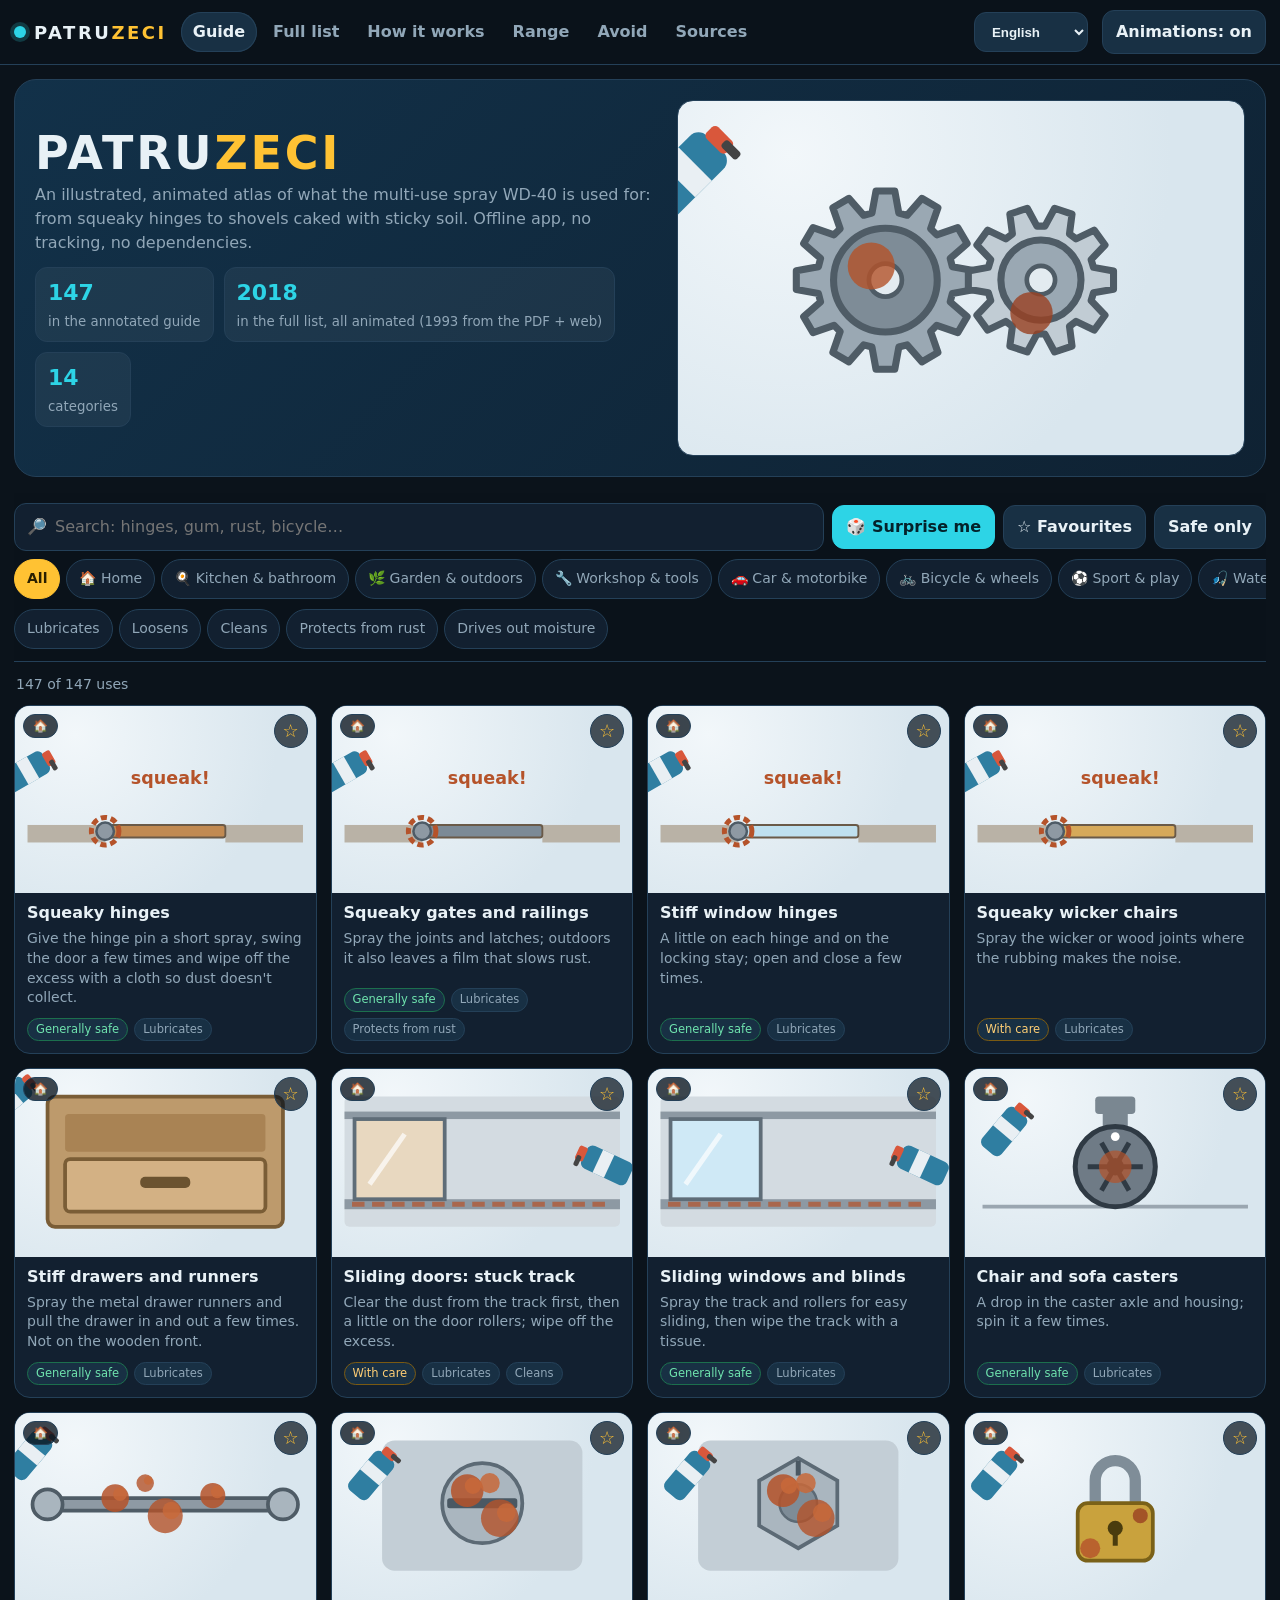
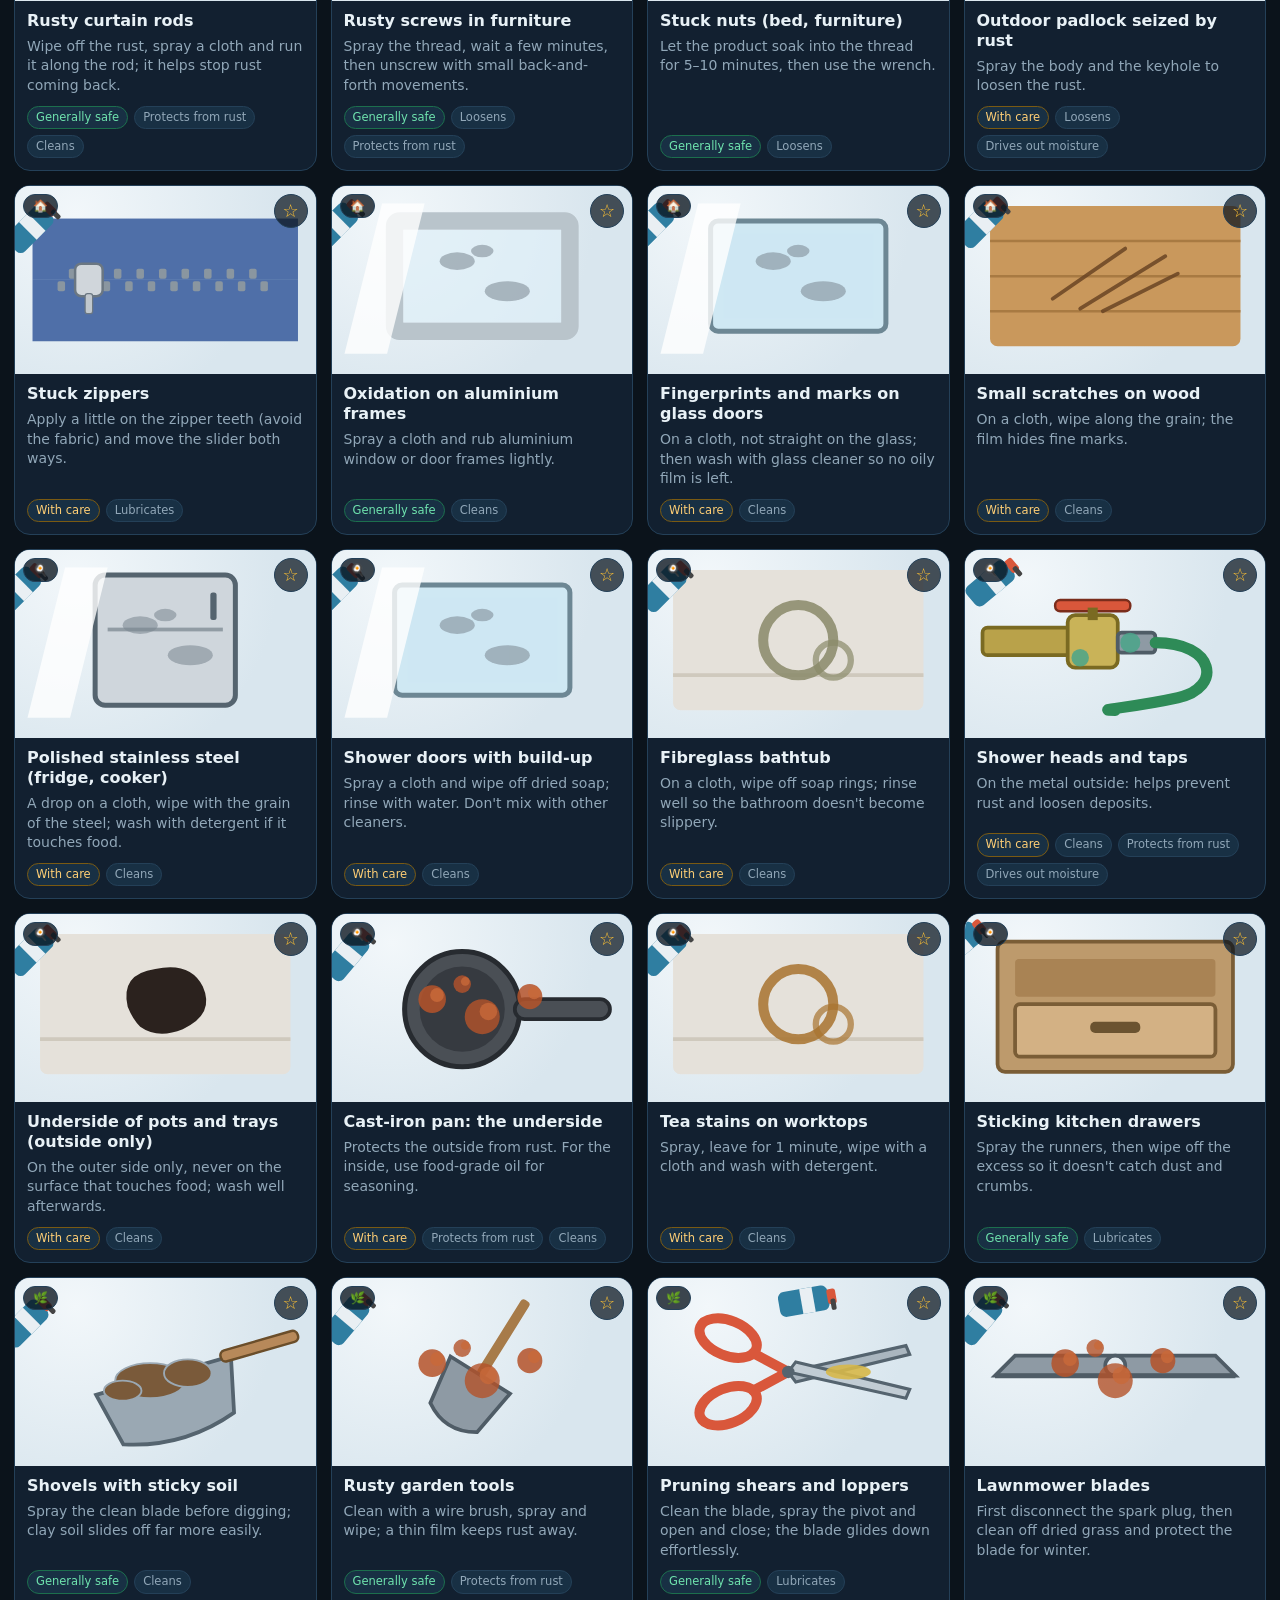
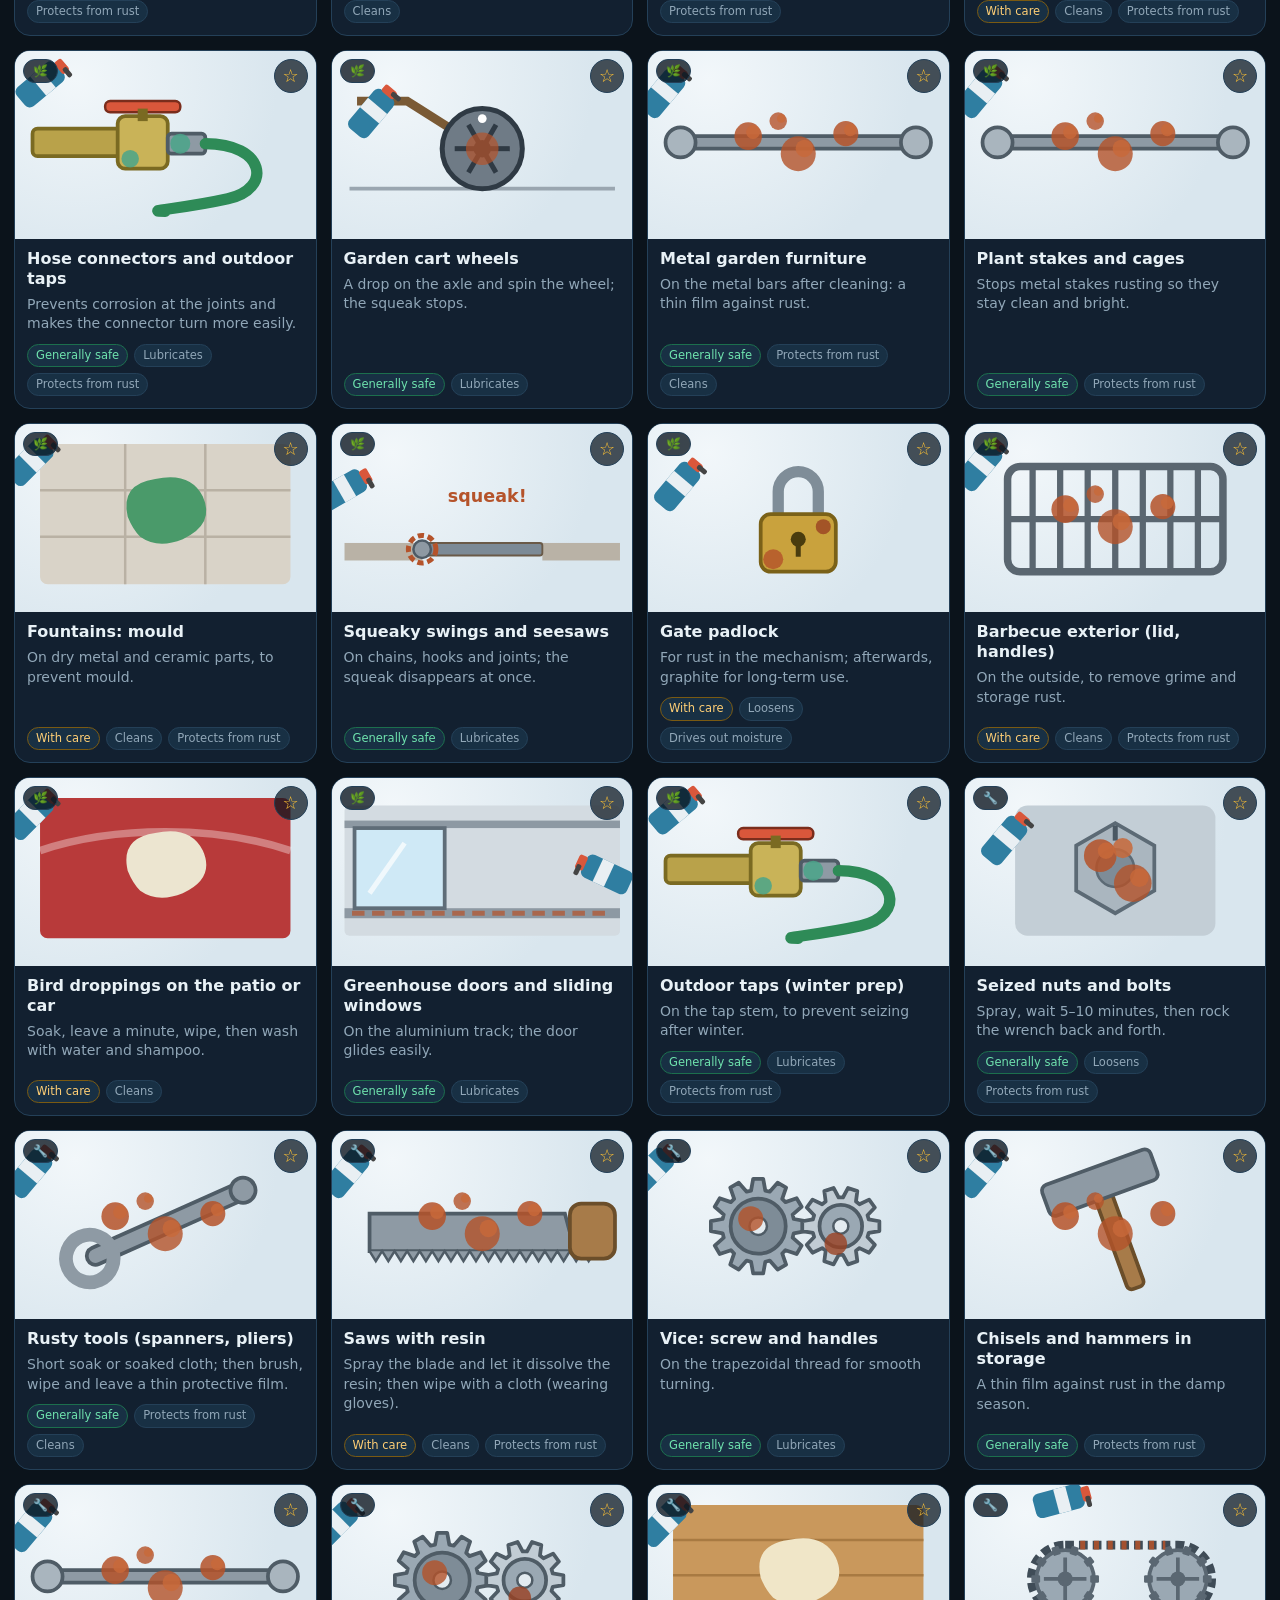
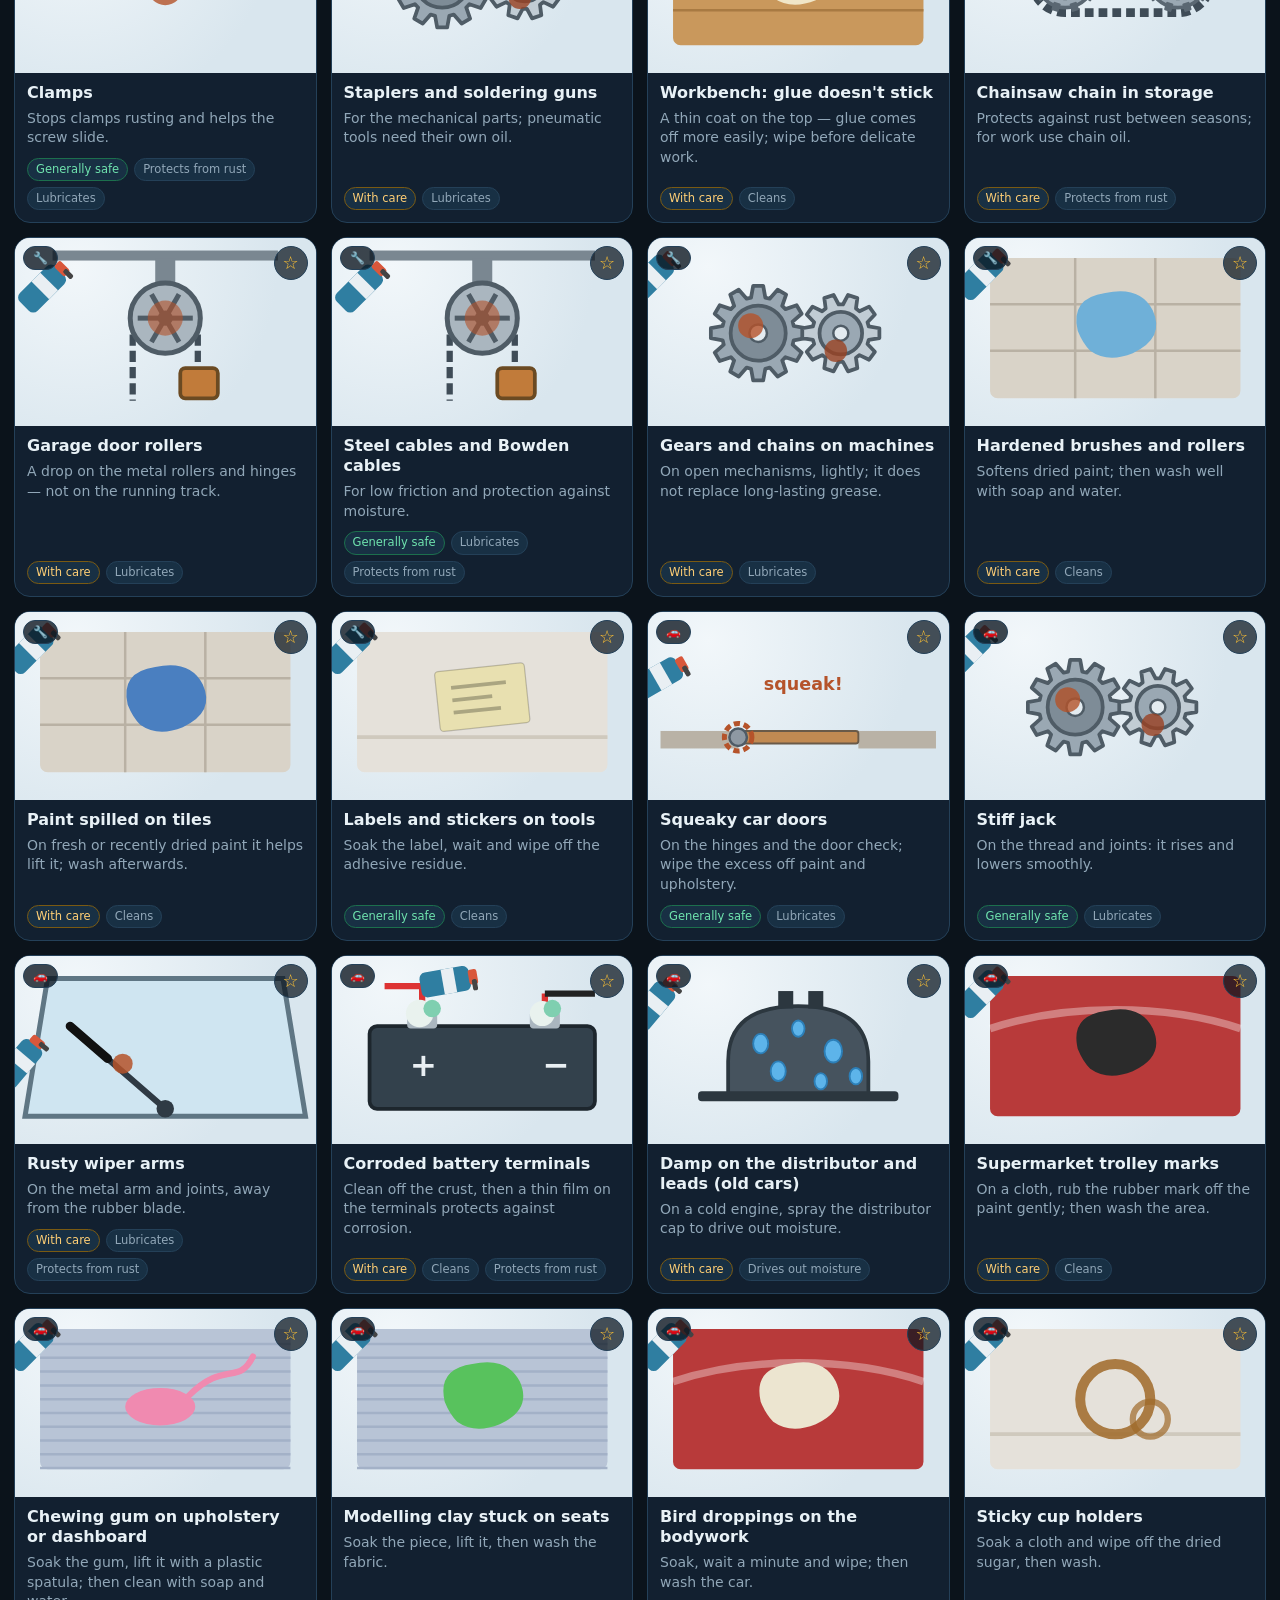
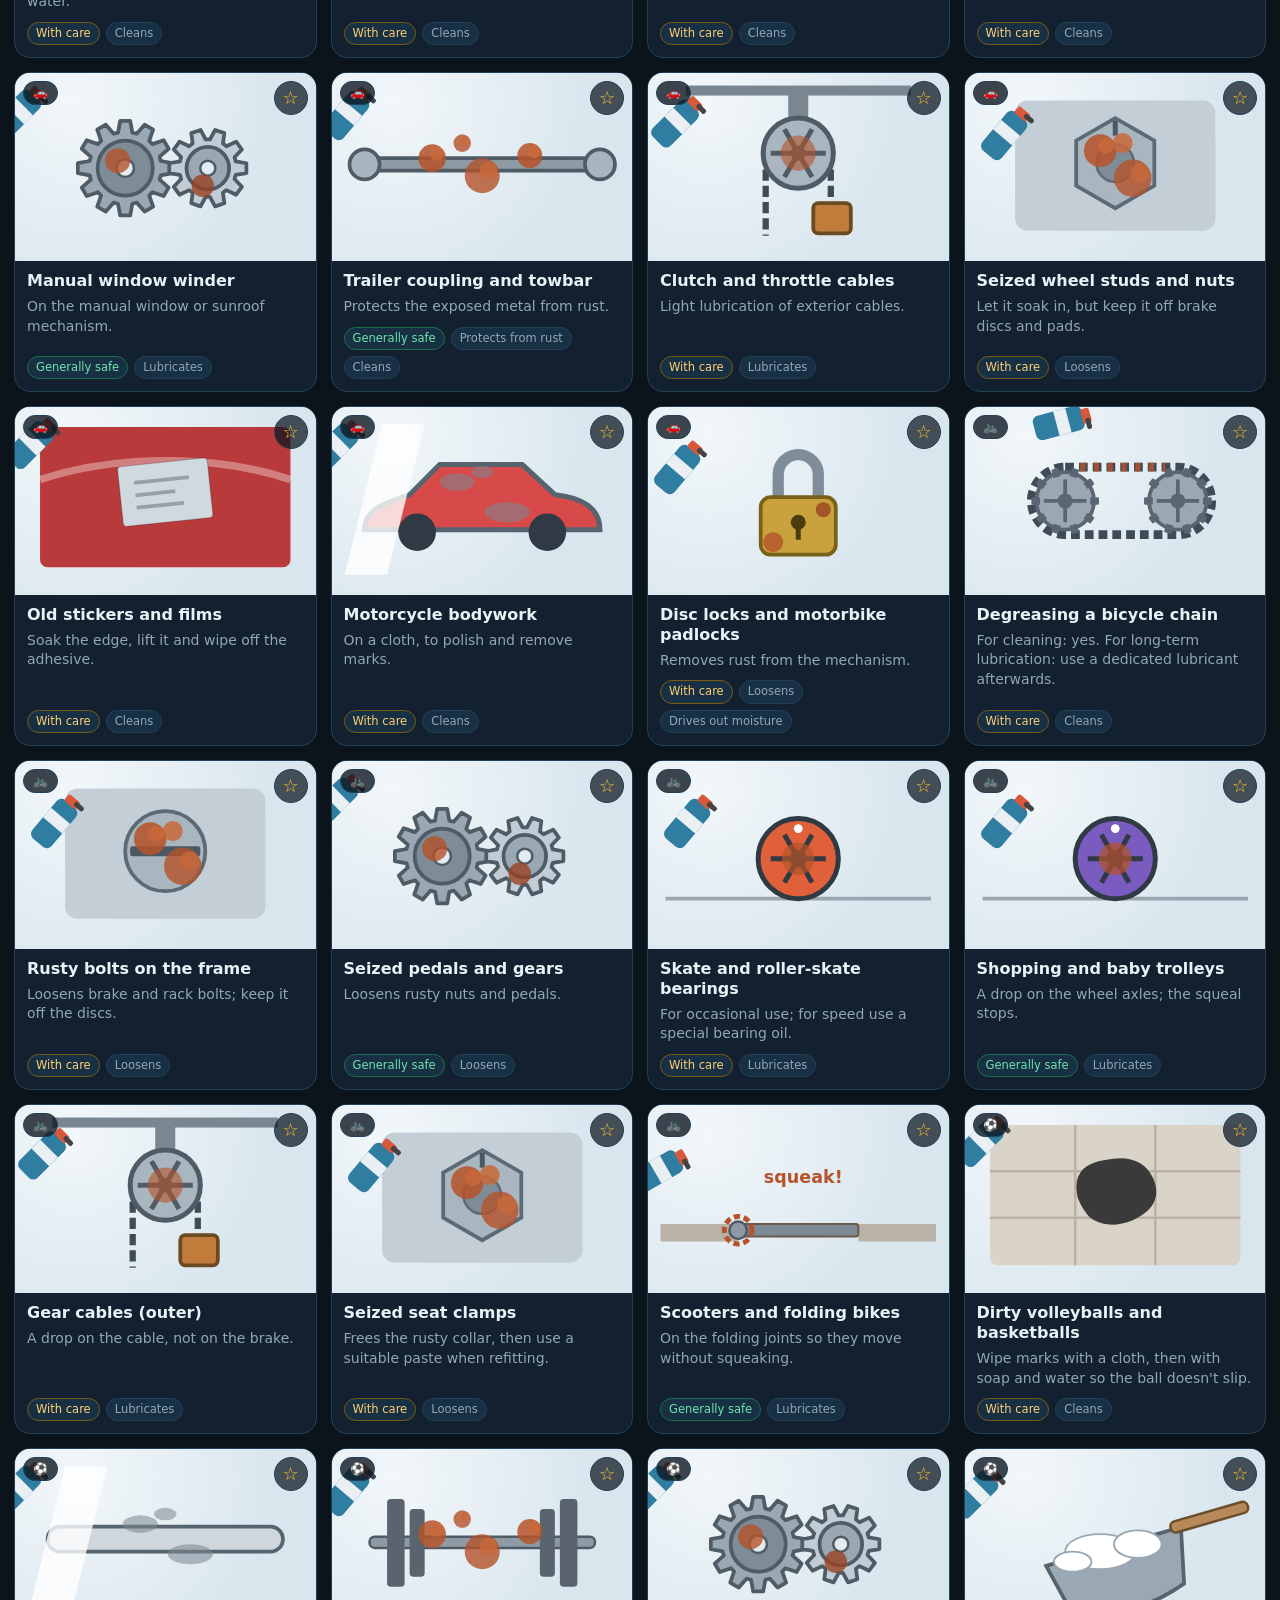
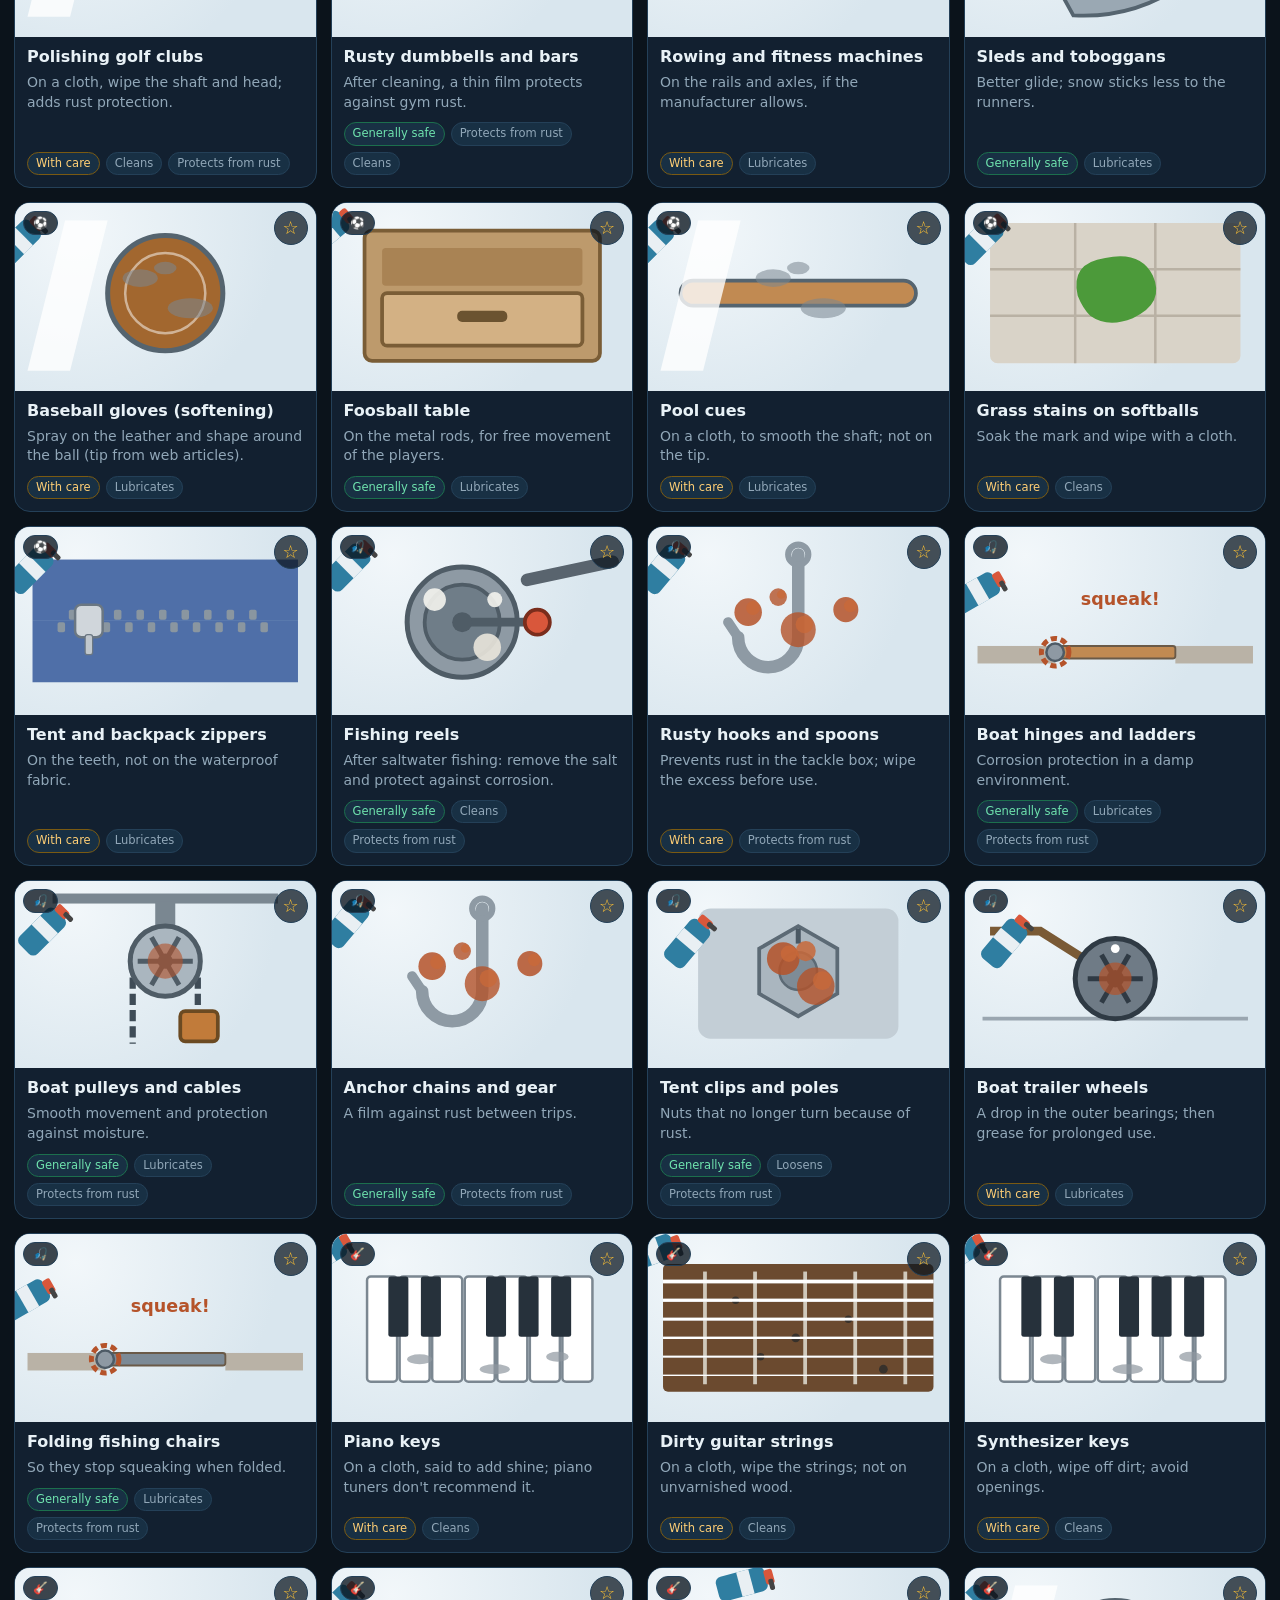
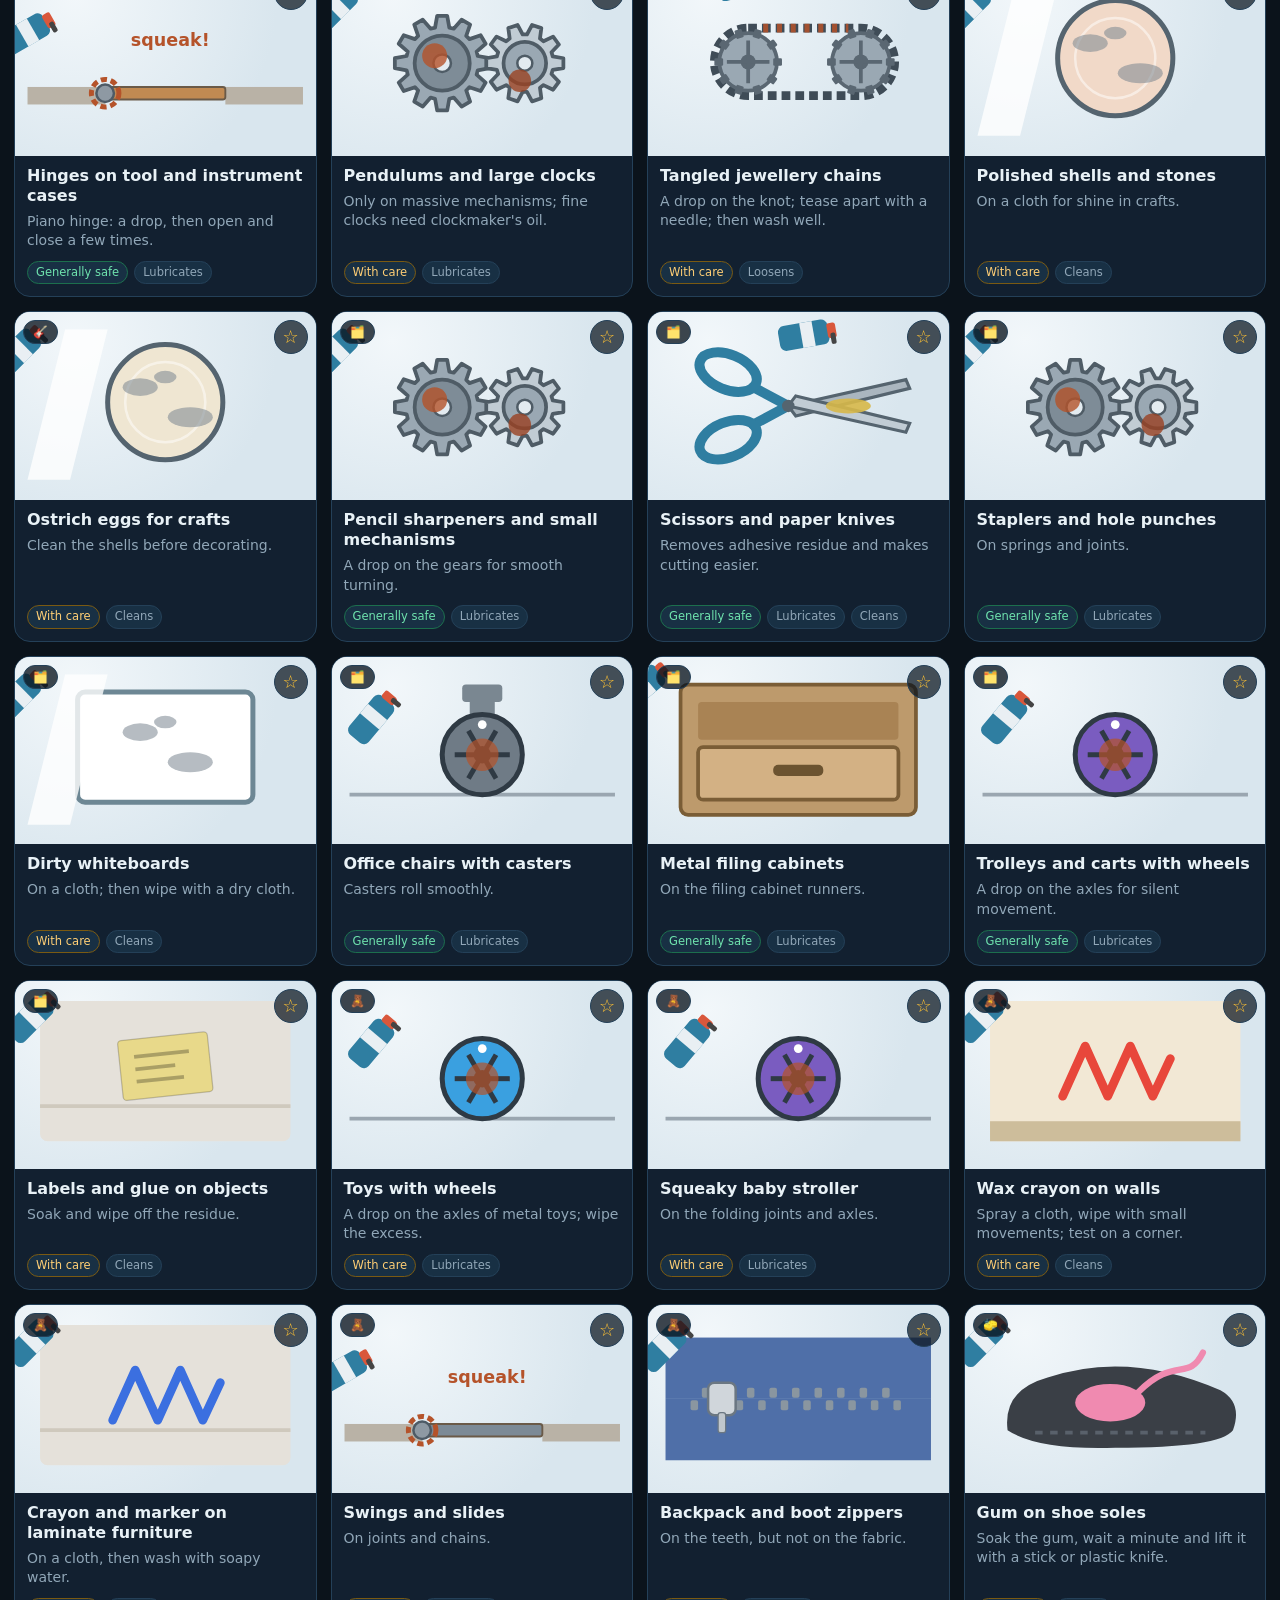
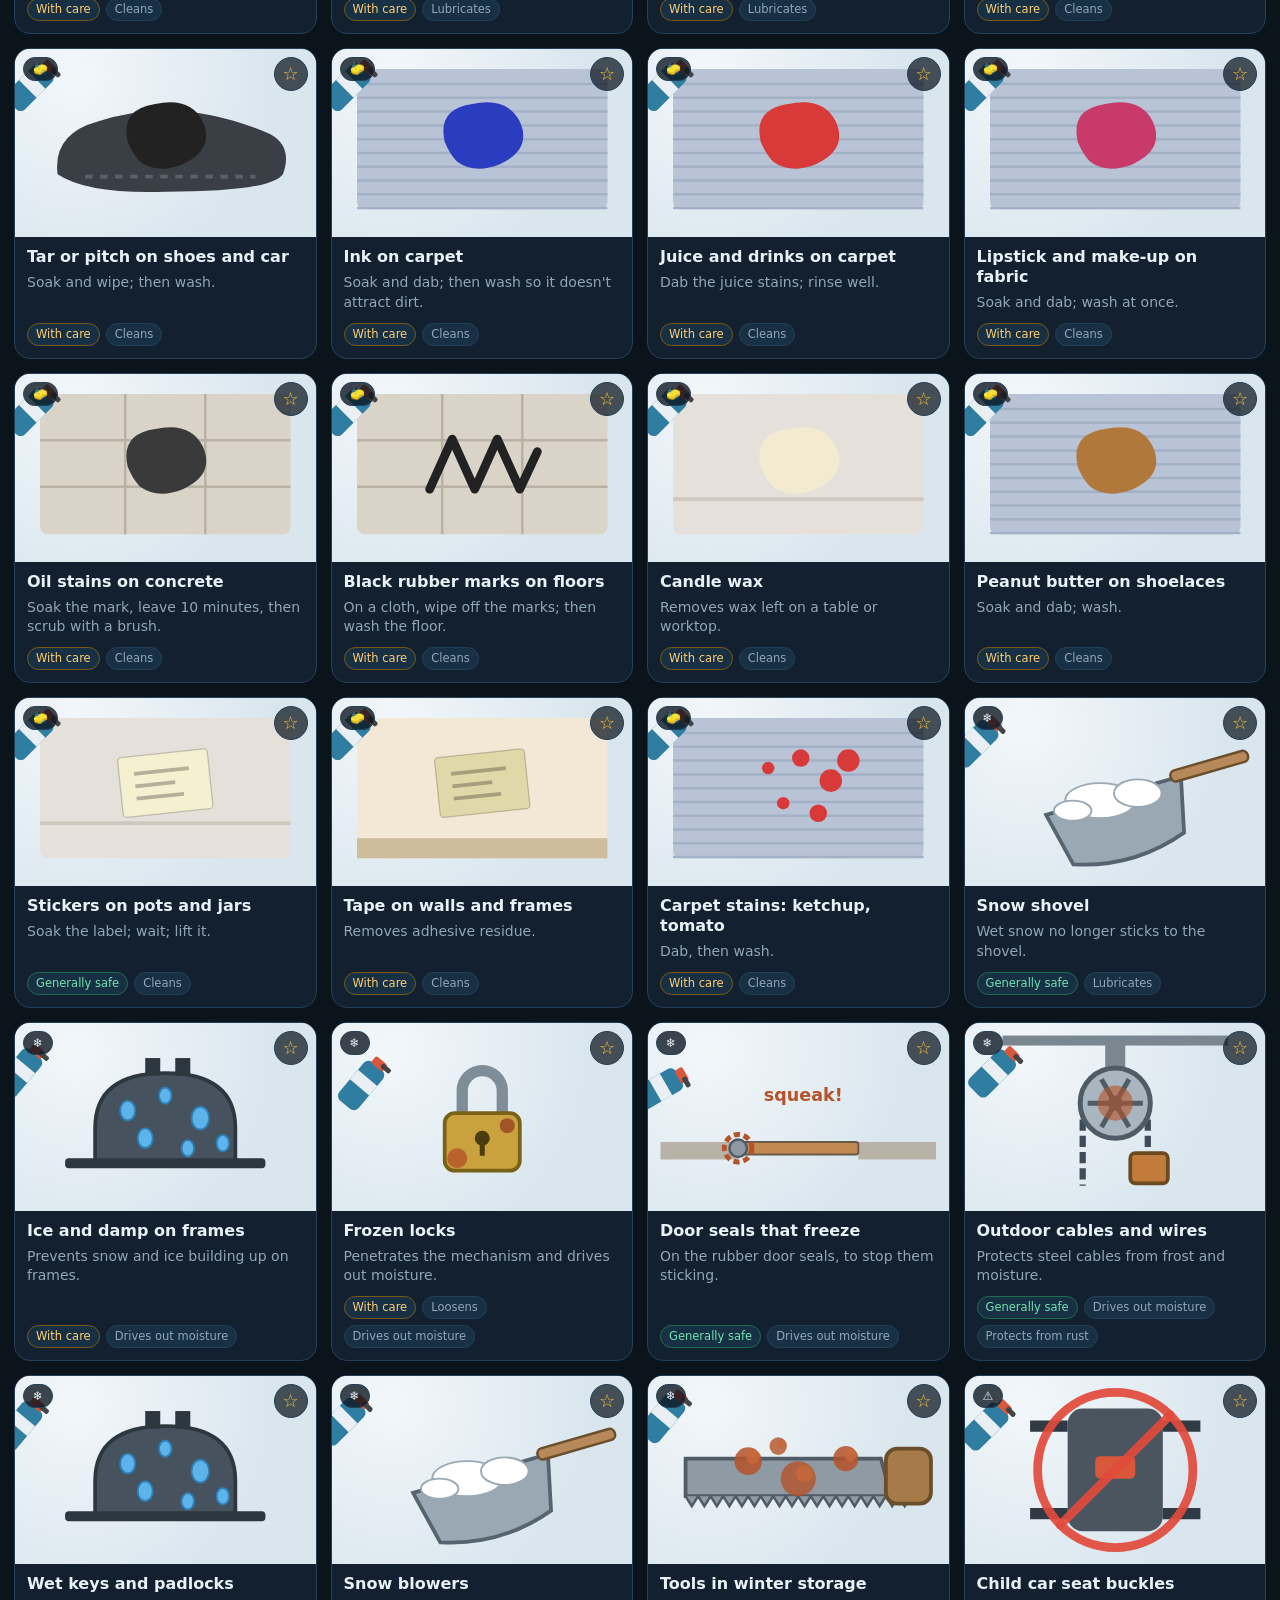
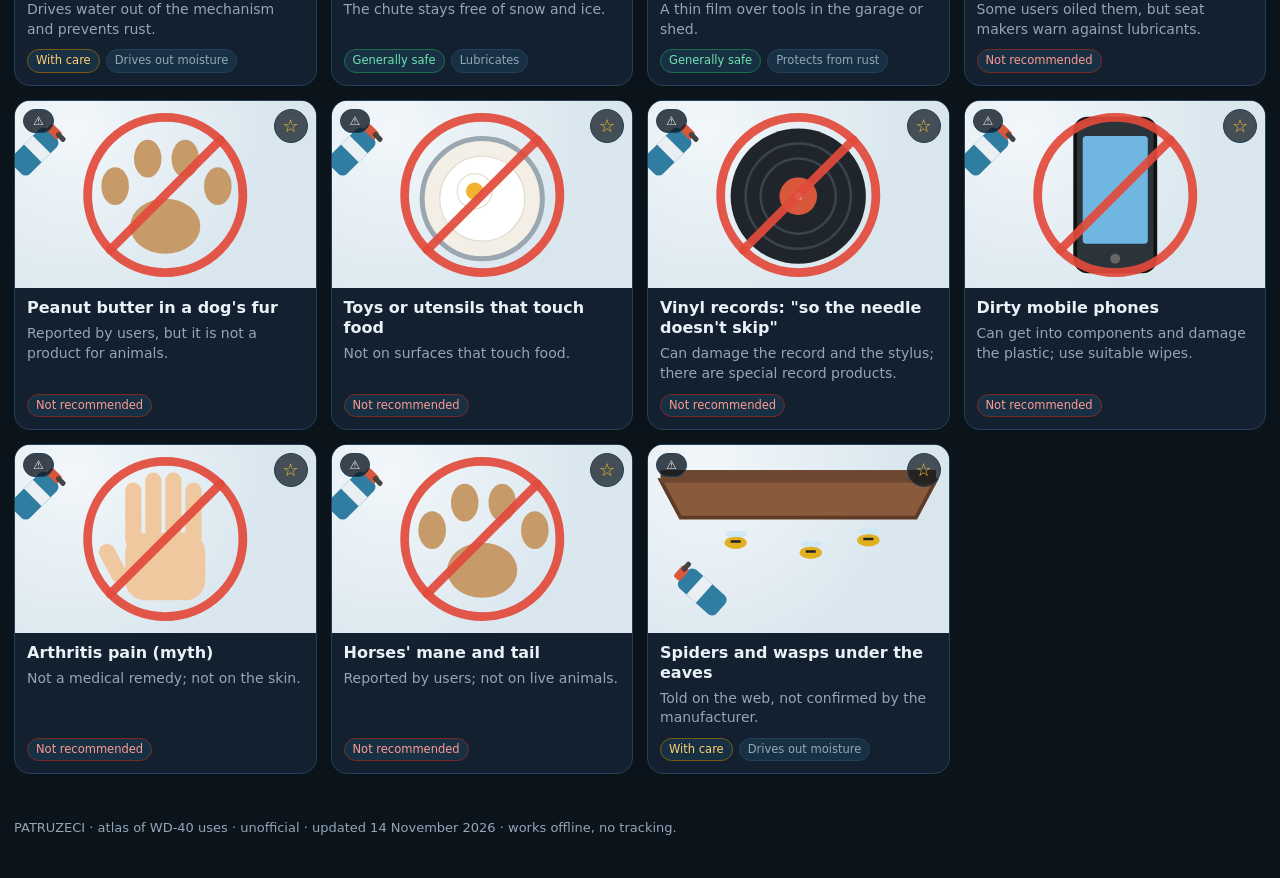
==== index.html @ 4e225efa "3.5.0: full Spanish translation of all uses (2018 entries, guide, range, avoid, web notes) Co-Author" ====
<!doctype html>
<html lang="ro"><head><meta charset="utf-8">
<meta http-equiv="Content-Security-Policy" content="default-src 'none'; script-src 'sha256-BFe/owBSaU+4vg5d0qHft7wcRN+i52/7if1TOCYw1GY=' 'sha256-YO40Pa9U54kBXfBS8s7ySLVhwIuT7JC9cMSApha5DIk=' 'sha256-Y6CiNgceto5hvX4ZP19iJoaudDc/+FF5PMUV6/6rv1Q='; style-src 'unsafe-inline'; img-src 'self' data:; worker-src 'self'; connect-src 'none'; base-uri 'none'; form-action 'none'; manifest-src 'self'">
<meta name="viewport" content="width=device-width,initial-scale=1,viewport-fit=cover">
<meta name="theme-color" content="#0b131b">
<title>PATRUZECI — WD-40</title>
<meta name="description" content="Offline, illustrated and animated atlas of WD-40 uses. Unofficial. RO EN FR IT ES PT DE HU.">
<link rel="manifest" href="manifest.webmanifest">
<link rel="icon" type="image/png" href="icon-192.png">
<link rel="apple-touch-icon" href="icon-192.png">
<style>:root{--bg:#0b131b;--panel:#122030;--panel2:#183044;--line:#244058;--tx:#e8f1f6;--mut:#91a7b8;--acc:#2dd4e6;--acc2:#ffc233;--ok:#22b573;--warn:#f5a524;--bad:#ef5a4c;--r:16px}
*{box-sizing:border-box;-webkit-tap-highlight-color:transparent}
html{scroll-behavior:smooth;-webkit-text-size-adjust:100%}
body{margin:0;background:radial-gradient(1200px 600px at 80% -10%,#15354d 0,transparent 60%),var(--bg);color:var(--tx);font:16px/1.5 system-ui,-apple-system,"Segoe UI",Roboto,sans-serif;min-height:100vh;min-height:100dvh;overflow-wrap:break-word}
a{color:var(--acc)}
button{font:inherit;color:inherit;cursor:pointer}
header.top{position:sticky;top:0;z-index:30;background:rgba(11,19,27,.92);backdrop-filter:blur(10px);border-bottom:1px solid var(--line)}
.top-in{max-width:1400px;margin:0 auto;padding:10px 14px;display:flex;align-items:center;gap:14px;flex-wrap:wrap}
.logo{font-weight:900;letter-spacing:.14em;font-size:18px;display:flex;align-items:center;gap:8px}
.logo b{color:var(--acc2)}
.logo i{display:inline-block;width:12px;height:12px;border-radius:50%;background:var(--acc);box-shadow:0 0 0 4px rgba(45,212,230,.2)}
nav.tabs{display:flex;gap:4px;overflow-x:auto;scrollbar-width:none;flex:1}
nav.tabs::-webkit-scrollbar{display:none}
nav.tabs button{background:none;border:0;padding:8px 12px;border-radius:999px;color:var(--mut);white-space:nowrap;font-weight:600}
nav.tabs button.on{background:var(--panel2);color:var(--tx);box-shadow:inset 0 0 0 1px var(--line)}
main{max-width:1400px;margin:0 auto;padding:14px}
section.tab{display:none}
section.tab.on{display:block}
.hero{display:grid;grid-template-columns:1.1fr 1fr;gap:18px;align-items:center;background:linear-gradient(135deg,#123149,#0f2233);border:1px solid var(--line);border-radius:22px;padding:20px;margin-bottom:16px;overflow:hidden}
.hero h1{margin:0 0 6px;font-size:clamp(28px,5vw,46px);letter-spacing:.06em;line-height:1.05}
.hero h1 span{color:var(--acc2)}
.hero p{margin:0 0 12px;color:var(--mut)}
.stats{display:flex;gap:10px;flex-wrap:wrap}
.stat{background:rgba(255,255,255,.05);border:1px solid var(--line);border-radius:12px;padding:8px 12px;min-width:92px}
.stat b{display:block;font-size:22px;color:var(--acc)}
.stat small{color:var(--mut)}
.hero .ill{border-radius:16px;width:100%;height:auto;border:1px solid var(--line)}
.ctl{position:sticky;top:57px;z-index:20;background:rgba(11,19,27,.94);backdrop-filter:blur(8px);padding:10px 0 8px;border-bottom:1px solid var(--line);margin-bottom:12px}
.row{display:flex;gap:8px;flex-wrap:wrap;align-items:center;margin-bottom:8px}
.search{flex:1;min-width:200px;display:flex;align-items:center;gap:8px;background:var(--panel);border:1px solid var(--line);border-radius:12px;padding:0 12px}
.search input{flex:1;background:none;border:0;outline:0;color:var(--tx);font:inherit;padding:11px 0;min-width:0}
.btn{background:var(--panel2);border:1px solid var(--line);border-radius:12px;padding:9px 13px;font-weight:600}
.btn:hover{border-color:var(--acc)}
.btn.pri{background:var(--acc);color:#04222a;border-color:var(--acc)}
.chips{display:flex;gap:6px;overflow-x:auto;padding-bottom:4px;scrollbar-width:thin}
.chip{flex:none;background:var(--panel);border:1px solid var(--line);border-radius:999px;padding:6px 12px;font-size:14px;color:var(--mut)}
.chip.on{background:var(--acc2);color:#2a1f00;border-color:var(--acc2);font-weight:700}
.chip.fn.on{background:var(--acc);color:#04222a;border-color:var(--acc)}
.cnt{color:var(--mut);font-size:14px;margin:4px 2px 10px}
.grid{display:grid;grid-template-columns:repeat(auto-fill,minmax(min(100%,250px),1fr));gap:14px}
.card{background:var(--panel);border:1px solid var(--line);border-radius:var(--r);overflow:hidden;display:flex;flex-direction:column;position:relative;cursor:pointer;transition:transform .15s,border-color .15s}
.card:hover,.card:focus-visible{transform:translateY(-3px);border-color:var(--acc);outline:0}
.iw{aspect-ratio:240/150;background:#dbe6ed}
.ill{display:block;width:100%;height:100%;background:radial-gradient(circle at 20% 15%,#f2f7fa 0,#d9e6ee 70%)}
.cb{padding:10px 12px 12px;display:flex;flex-direction:column;gap:6px;flex:1}
.cb h3{margin:0;font-size:16px;line-height:1.25}
.cb p{margin:0;color:var(--mut);font-size:14px;line-height:1.4}
.tags{display:flex;gap:6px;flex-wrap:wrap;margin-top:auto;padding-top:4px}
.tag{font-size:11.5px;padding:2px 8px;border-radius:999px;background:var(--panel2);color:var(--mut);border:1px solid var(--line)}
.tag.r0{color:#6fe3ae;border-color:#1c6f4d}
.tag.r1{color:#ffcf75;border-color:#7a5a12}
.tag.r2{color:#ff9a90;border-color:#7a2a24}
.fav{position:absolute;top:8px;right:8px;background:rgba(10,20,30,.72);border:1px solid var(--line);border-radius:50%;width:34px;height:34px;font-size:18px;line-height:1;color:var(--acc2)}
.catb{position:absolute;top:8px;left:8px;background:rgba(10,20,30,.78);border:1px solid var(--line);border-radius:999px;padding:2px 9px;font-size:12px}
.idx{margin-top:22px;background:var(--panel);border:1px solid var(--line);border-radius:var(--r);padding:14px}
.idx h2{margin:0 0 4px;font-size:18px}
.idx ul{list-style:none;margin:10px 0 0;padding:0;columns:260px;column-gap:18px}
.idx li{break-inside:avoid;padding:5px 0 5px 18px;position:relative;font-size:14.5px;border-bottom:1px dashed #1d3446}
.idx li:before{content:"";position:absolute;left:3px;top:13px;width:7px;height:7px;border-radius:50%;background:var(--acc)}
.idx li.w:before{background:var(--bad)}
.idx li small{color:var(--mut)}
.empty{padding:30px;text-align:center;color:var(--mut)}
.modal{position:fixed;inset:0;background:rgba(3,8,12,.78);z-index:60;display:none;align-items:center;justify-content:center;padding:12px}
.modal.on{display:flex}
.sheet{background:var(--panel);border:1px solid var(--line);border-radius:20px;width:min(760px,100%);max-height:94vh;overflow:auto}
.sheet .iw{aspect-ratio:240/150;max-height:46vh;width:100%}
.sheet .ill{height:100%}
.sb{padding:14px 16px 18px}
.sb h2{margin:0 0 6px;font-size:22px}
.sb p{margin:6px 0}
.sb .x{float:right;background:var(--panel2);border:1px solid var(--line);border-radius:50%;width:36px;height:36px;font-size:18px}
.note{border-left:4px solid var(--warn);background:rgba(245,165,36,.08);padding:8px 10px;border-radius:6px;margin:10px 0}
.note.bad{border-color:var(--bad);background:rgba(239,90,76,.08)}
.note.ok{border-color:var(--ok);background:rgba(34,181,115,.08)}
.rel{display:flex;gap:8px;flex-wrap:wrap;margin-top:8px}
h2.sec{margin:6px 0 6px;font-size:24px}
.lead{color:var(--mut);margin:0 0 14px;max-width:70ch}
.two{display:grid;grid-template-columns:1fr 1fr;gap:16px;align-items:center}
.box{background:var(--panel);border:1px solid var(--line);border-radius:var(--r);padding:14px}
.box h3{margin:0 0 6px}
.five{display:grid;grid-template-columns:repeat(auto-fit,minmax(190px,1fr));gap:12px;margin:14px 0}
.tl{border-left:3px solid var(--acc);margin:12px 0 12px 8px;padding-left:16px}
.tl div{margin:0 0 12px;position:relative}
.tl div:before{content:"";position:absolute;left:-23px;top:6px;width:11px;height:11px;border-radius:50%;background:var(--acc2)}
.tl b{color:var(--acc2)}
ul.clean{margin:6px 0;padding-left:20px}
ul.clean li{margin:4px 0}
.foot{max-width:1400px;margin:30px auto 40px;padding:0 14px;color:var(--mut);font-size:13px}

/* ===== animații SVG (ciclu 5s) ===== */
.ill *{animation-play-state:paused}
.vis .ill *{animation-play-state:running}
.cn{animation:cn 5s infinite}
.mp{fill:#58b9e6;opacity:0;transform-box:fill-box;transform-origin:center;animation:mp 5s ease-out infinite}
.fo{animation:fo 5s infinite}
.fi{opacity:0;animation:fi 5s infinite}
.sq{font:800 14px system-ui,sans-serif;fill:#b5532a}
.swing{animation:swing 5s ease-in-out infinite}
.spin120{animation:spin120 5s ease-in-out infinite}
.spin180{animation:spin180 5s ease-in-out infinite}
.spin360{animation:spin360 5s ease-in-out infinite}
.gA{animation:gA 5s ease-in-out infinite}
.gB{animation:gB 5s ease-in-out infinite}
.slx{animation:slx 5s ease-in-out infinite}
.pop{animation:pop 5s ease-in-out infinite}
.dropoff{animation:dropoff 5s ease-in infinite}
.flee{animation:flee 5s ease-in infinite}
.wp{opacity:0;animation:wp 5s ease-in-out infinite}
.vib{animation:vib .18s linear 0s infinite alternate;animation-delay:0s}
.vibw{animation:vibw 5s infinite}
.kp{animation:kp 5s ease-in-out infinite}
.opn1{animation:opn1 5s ease-in-out infinite}
.opn2{animation:opn2 5s ease-in-out infinite}
.sweep{animation:sweep 5s ease-in-out infinite}
.turn{animation:turn 5s ease-in-out infinite}
.glint{animation:glint 5s ease-in-out infinite}
.chainrun{animation:chainrun 5s linear infinite}
.ropeA{animation:ropeA 5s linear infinite}
.ropeB{animation:ropeB 5s linear infinite}
.wt{animation:wt 5s ease-in-out infinite}
.grow{transform-box:fill-box;transform-origin:center;animation:grow 5s ease-out infinite}
.pulse{animation:pulse 2.4s ease-in-out infinite}
@keyframes cn{0%{opacity:0;transform:translateY(-10px)}5%,26%{opacity:1;transform:none}33%,100%{opacity:0;transform:translateY(-6px)}}
@keyframes mp{0%{opacity:0;transform:translate(0,0) scale(.3)}4%{opacity:.9}27%{opacity:0;transform:translate(var(--dx),var(--dy)) scale(1.7)}100%{opacity:0;transform:translate(var(--dx),var(--dy)) scale(1.7)}}
@keyframes fo{0%,32%{opacity:1}55%,90%{opacity:0}100%{opacity:1}}
@keyframes fi{0%,45%{opacity:0}62%,90%{opacity:1}100%{opacity:0}}
@keyframes swing{0%,30%{transform:rotate(0)}45%{transform:rotate(-58deg)}58%{transform:rotate(0)}72%{transform:rotate(-58deg)}86%,100%{transform:rotate(0)}}
@keyframes spin120{0%,30%{transform:rotate(0)}70%,100%{transform:rotate(120deg)}}
@keyframes spin180{0%,30%{transform:rotate(0)}70%,100%{transform:rotate(180deg)}}
@keyframes spin360{0%,30%{transform:rotate(0)}85%,100%{transform:rotate(360deg)}}
@keyframes gA{0%,30%{transform:rotate(0)}80%,100%{transform:rotate(60deg)}}
@keyframes gB{0%,30%{transform:rotate(0)}80%,100%{transform:rotate(-72deg)}}
@keyframes slx{0%{transform:translateX(0)}4%{transform:translateX(-1.5px)}8%{transform:translateX(1.5px)}12%{transform:translateX(-1.5px)}16%{transform:translateX(1.5px)}20%,30%{transform:translateX(0)}55%{transform:translateX(var(--d))}75%,100%{transform:translateX(0)}}
@keyframes pop{0%,30%{transform:translateY(0)}45%,60%{transform:translateY(-12px)}75%,100%{transform:translateY(0)}}
@keyframes dropoff{0%,30%{transform:translate(0,0);opacity:1}58%{transform:translate(38px,40px) rotate(24deg);opacity:0}90%{opacity:0;transform:translate(38px,40px)}100%{transform:none;opacity:1}}
@keyframes flee{0%,28%{transform:none;opacity:1}60%{transform:translate(80px,-46px);opacity:0}92%{opacity:0;transform:translate(80px,-46px)}100%{transform:none;opacity:1}}
@keyframes wp{0%,28%{opacity:0;transform:translateX(-34px)}32%{opacity:1}40%{transform:translateX(52px)}48%{transform:translateX(-34px)}56%{opacity:1;transform:translateX(52px)}64%,100%{opacity:0;transform:translateX(52px)}}
@keyframes vib{from{transform:translateY(-1.6px)}to{transform:translateY(1.6px)}}
@keyframes vibw{0%,30%{opacity:0}35%,75%{opacity:1}85%,100%{opacity:0}}
@keyframes kp{0%,30%{transform:none}38%{transform:translateY(5px)}46%,100%{transform:none}}
@keyframes opn1{0%,30%{transform:rotate(0)}38%{transform:rotate(-15deg)}46%{transform:rotate(0)}54%{transform:rotate(-15deg)}62%,100%{transform:rotate(0)}}
@keyframes opn2{0%,30%{transform:rotate(0)}38%{transform:rotate(15deg)}46%{transform:rotate(0)}54%{transform:rotate(15deg)}62%,100%{transform:rotate(0)}}
@keyframes sweep{0%,30%{transform:rotate(-8deg)}52%{transform:rotate(62deg)}74%{transform:rotate(-8deg)}100%{transform:rotate(-8deg)}}
@keyframes turn{0%,30%{transform:rotate(0)}50%{transform:rotate(90deg)}70%,100%{transform:rotate(0)}}
@keyframes glint{0%,40%{transform:translateX(-80px);opacity:0}48%{opacity:.9}70%{transform:translateX(200px);opacity:.9}76%,100%{transform:translateX(200px);opacity:0}}
@keyframes chainrun{0%,30%{stroke-dashoffset:0}85%,100%{stroke-dashoffset:-66}}
@keyframes ropeA{0%,30%{stroke-dashoffset:0}85%,100%{stroke-dashoffset:-39}}
@keyframes ropeB{0%,30%{stroke-dashoffset:0}85%,100%{stroke-dashoffset:39}}
@keyframes wt{0%,30%{transform:translateY(0)}85%,100%{transform:translateY(-26px)}}
@keyframes grow{0%,30%{transform:scale(0)}75%,100%{transform:scale(1)}}
@keyframes pulse{0%,100%{transform:scale(1)}50%{transform:scale(1.06)}}
.rm .ill *{animation-delay:-3.9s!important;animation-play-state:paused!important}
.rm .pulse{animation-delay:0s!important;animation:none!important}

/* ===== responsiv: telefon / tabletă / desktop ===== */
.mnav{display:flex;gap:8px;justify-content:flex-end;align-items:center;margin-bottom:6px}
.mnav .btn{width:44px;height:44px;padding:0;font-size:22px;line-height:1}
.mnav .x{float:none}
.idx summary{cursor:pointer;list-style:none}
.idx summary::-webkit-details-marker{display:none}
.idx summary h2{display:inline}
.idx summary:after{content:" ▾";color:var(--mut)}
#ftoggle{display:none}
button,.chip,.btn,.fav{touch-action:manipulation}
.btn,.chip{min-height:40px}
@media (hover:none){.card:hover{transform:none}}
@media(min-width:1500px){main{padding:20px 24px}.grid{grid-template-columns:repeat(auto-fill,minmax(270px,1fr));gap:18px}.hero h1{font-size:54px}}
/* tabletă */
@media(max-width:1024px){.grid{grid-template-columns:repeat(3,1fr)}.hero{grid-template-columns:1fr 1fr}.ctl{top:57px}.five{grid-template-columns:repeat(auto-fit,minmax(160px,1fr))}}
@media(max-width:820px){.two{grid-template-columns:1fr}}
@media(min-width:900px){.sheet{width:min(1000px,94vw);display:grid;grid-template-columns:1.1fr 1fr;align-items:start}.sheet .iw{max-height:none;position:sticky;top:0;background:none;padding:12px}.sheet .ill{border-radius:14px;height:auto;aspect-ratio:240/150}.sb{padding:16px 18px 20px}}
/* telefon */
@media(max-width:760px){
 body{font-size:16px;padding-bottom:calc(64px + env(safe-area-inset-bottom))}
 header.top{backdrop-filter:none;background:var(--bg)}
 .top-in{padding:8px 12px;justify-content:space-between}
 #motion{min-height:36px;padding:6px 10px;font-size:13px}
 nav.tabs{position:fixed;left:0;right:0;bottom:0;z-index:50;background:rgba(11,19,27,.97);border-top:1px solid var(--line);padding:6px 6px calc(6px + env(safe-area-inset-bottom));justify-content:space-between;overflow:visible;flex:none;gap:2px}
 nav.tabs button{flex:1;padding:10px 2px;font-size:12px;border-radius:12px;min-height:44px;line-height:1.15;white-space:normal}
 main{padding:10px 12px}
 .hero{grid-template-columns:1fr;padding:14px;gap:12px;border-radius:18px}
 .hero p{font-size:15px}
 .stat{padding:6px 10px;min-width:0;flex:1}.stat b{font-size:19px}
 .ctl{position:static;border:0;padding:0 0 4px}
 .search{min-width:0;flex-basis:100%}
 .row .btn{flex:1;padding:8px 6px;font-size:14px;white-space:nowrap}
 #ftoggle{display:inline-flex;justify-content:center;align-items:center}
 #fpanel{display:none;background:var(--panel);border:1px solid var(--line);border-radius:14px;padding:8px;margin-top:4px}
 #fpanel.open{display:block}
 #fpanel .chips{flex-wrap:wrap;overflow:visible}
 .grid{grid-template-columns:repeat(2,1fr);gap:10px}
 .cb{padding:8px 9px 10px;gap:4px}.cb h3{font-size:14.5px}.cb p{display:none}
 .tag{font-size:11px;padding:1px 7px}
 .catb{font-size:11px;padding:1px 7px}
 .fav{width:38px;height:38px;top:6px;right:6px}
 .modal{align-items:flex-end;padding:0}
 .sheet{width:100%;max-height:92dvh;border-radius:20px 20px 0 0;padding-bottom:env(safe-area-inset-bottom);animation:up .22s ease-out}
 .sheet .iw{max-height:38dvh}
 .sb{padding:10px 14px 18px}.sb h2{font-size:20px;clear:both}
 .rel .chip{white-space:normal;text-align:left}
 h2.sec{font-size:22px}
 .box{padding:12px}
 .idx ul{columns:1}
 .tl{margin-left:6px}
 .foot{padding:0 12px 20px}
}
@media(max-width:360px){.grid{grid-template-columns:1fr}}
@media(orientation:landscape) and (max-height:480px) and (max-width:900px){.sheet{display:grid;grid-template-columns:1fr 1fr;max-height:96dvh}.sheet .iw{max-height:none}}
@keyframes up{from{transform:translateY(30px);opacity:.4}to{transform:none;opacity:1}}

@media(max-width:900px){
 body{padding-bottom:calc(64px + env(safe-area-inset-bottom))}
 header.top{backdrop-filter:none;background:var(--bg)}
 nav.tabs{position:fixed;left:0;right:0;bottom:0;z-index:50;background:rgba(11,19,27,.97);border-top:1px solid var(--line);padding:6px 6px calc(6px + env(safe-area-inset-bottom));justify-content:space-around;overflow:visible;flex:none;gap:2px}
 nav.tabs button{flex:1;padding:10px 2px;font-size:13px;border-radius:12px;min-height:44px;line-height:1.15;white-space:normal}
}
/* limbă */
[hidden]{display:none!important}
select.btn{appearance:auto;color:inherit;max-width:130px;cursor:pointer}
select.btn option{background:#16232e;color:#e6eef3}
.fbn{max-width:1400px;margin:8px auto 0;padding:8px 14px;color:var(--mut);font-size:13px;border-left:3px solid var(--acc)}
@media(max-width:760px){select.btn{min-height:36px;padding:6px 8px;font-size:13px;max-width:112px}.fbn{margin:8px 12px 0;padding:6px 10px}}
#motion .mi{display:none}
@media(max-width:760px){#motion .mt{display:none}#motion .mi{display:inline}#motion{min-width:44px}}
@media(max-width:420px){nav.tabs button{font-size:11px;padding:10px 1px}}
</style></head><body>
<header class="top"><div class="top-in">
<div class="logo"><i></i><span>PATRU<b>ZECI</b></span></div>
<nav class="tabs" id="tabs">
<button data-tab="uses" class="on" data-i="t_uses"></button><button data-tab="full" data-i="t_full"></button><button data-tab="how" data-i="t_how"></button><button data-tab="range" data-i="t_range"></button><button data-tab="avoid" data-i="t_avoid"></button><button data-tab="src" data-i="t_src"></button>
</nav>
<select class="btn" id="lang" data-ia="lang_label"></select><button class="btn" id="motion" data-it="mo_title"></button>
</div></header>
<div class="fbn" id="fbn" hidden></div>
<main>
<section class="tab on" id="tab-uses">
<div class="hero">
<div>
<h1>PATRU<span>ZECI</span></h1>
<p data-i="hero_p"></p>
<div class="stats"><div class="stat"><b id="s-uses">0</b><small data-i="st_uses"></small></div><div class="stat"><b id="s-idx">0</b><small data-i="st_full"></small></div><div class="stat"><b id="s-cats">0</b><small data-i="st_cats"></small></div></div>
</div>
<div class="iw vis" id="hero-ill" style="background:none;aspect-ratio:240/150"></div>
</div>
<div class="ctl">
<div class="row"><label class="search"><span>🔎</span><input id="q" type="search" data-ip="q_ph" autocomplete="off"></label>
<button class="btn pri" id="rnd" data-i="rnd"></button><button class="btn" id="favonly" data-i="favb"></button><button class="btn" id="safe" data-i="safeb"></button><button class="btn" id="ftoggle" aria-expanded="false" data-i="filt"></button></div>
<div id="fpanel"><div class="chips" id="cats"></div>
<div class="chips" id="fns" style="margin-top:6px"></div></div>
</div>
<div class="cnt" id="cnt"></div>
<div class="grid" id="grid"></div>

</section>


<section class="tab" id="tab-full">
<h2 class="sec"><span data-i="f_title"></span> <small id="fn-total" style="color:var(--mut);font-weight:400"></small></h2>
<p class="lead" data-h="f_lead"></p>
<div class="ctl">
<div class="row"><label class="search"><span>🔎</span><input id="fq" type="search" data-ip="fq_ph" autocomplete="off"></label>
<button class="btn" id="fsafe" data-i="safeb"></button></div>
<div class="chips" id="fcats"></div>
<div class="chips" id="ffns" style="margin-top:6px"></div>
</div>
<div class="cnt" id="fcnt"></div>
<div class="grid" id="fgrid"></div>
<div id="fmore" style="text-align:center;padding:18px"><button class="btn" id="fmorebtn" data-i="more"></button></div>
</section>

<section class="tab" id="tab-how">
<h2 class="sec" data-i="h_title"></h2>
<p class="lead" data-h="h_lead"></p>
<div class="two"><div class="box"><div class="iw vis" id="how-ill" style="background:none"></div></div>
<div class="box"><h3 data-i="h_what"></h3><ul class="clean"><li data-h="h_l1"></li><li data-h="h_l2"></li><li data-h="h_l3"></li><li data-h="h_l4"></li><li data-h="h_l5"></li></ul>
<div class="note" data-i="h_note"></div></div></div>
<div class="five" id="fiveill"></div>
<div class="box"><h3 data-i="h_hist"></h3><div class="tl">
<div data-h="h1"></div>
<div data-h="h2"></div>
<div data-h="h3"></div>
<div data-h="h4"></div>
</div></div>
<div class="box" style="margin-top:14px"><h3 data-i="h_safe"></h3><ul class="clean">
<li data-i="s1"></li>
<li data-i="s2"></li>
<li data-i="s3"></li>
<li data-i="s4"></li>
<li data-i="s5"></li>
</ul><small style="color:var(--mut)" data-i="s_foot"></small></div>
</section>

<section class="tab" id="tab-range"><h2 class="sec" data-i="r_title"></h2><p class="lead" data-i="r_lead"></p><div class="grid" id="rangegrid"></div></section>

<section class="tab" id="tab-avoid"><h2 class="sec" data-i="a_title"></h2><p class="lead" data-i="a_lead"></p><div class="grid" id="avoidgrid"></div></section>

<section class="tab" id="tab-src"><h2 class="sec" data-i="s_title"></h2>
<div class="box"><h3 data-i="s_ab"></h3><p data-h="s_abp"></p><p data-i="s_upd"></p></div>
<div class="box" style="margin-top:12px"><h3 data-i="s_lst"></h3><ul class="clean" id="srcl"></ul></div>
<div class="box" style="margin-top:12px"><h3 data-i="s_note_h"></h3><p data-i="s_note_p"></p></div>
</section>
</main>
<div class="foot" data-i="foot"></div>
<div class="modal" id="modal"><div class="sheet" id="sheet"></div></div>

<script>
'use strict';
/* ====== ilustrații SVG animate (viewBox 0 0 240 150, ciclu 5s) ====== */
const S={};
const R=n=>Math.round(n*10)/10;
const esc=s=>String(s).replace(/[&<>"]/g,c=>({'&':'&amp;','<':'&lt;','>':'&gt;','"':'&quot;'}[c]));

function mist(x,y,dir,n){
  n=n||10;let s='';
  for(let i=0;i<n;i++){
    const a=(dir-20+((i*47)%41))*Math.PI/180,d=22+((i*17)%30);
    s+=`<circle class="mp" cx="${R(x)}" cy="${R(y)}" r="${R(1.4+(i%3)*.9)}" style="--dx:${R(Math.cos(a)*d)}px;--dy:${R(Math.sin(a)*d)}px;animation-delay:${R(i*.035)}s"/>`;
  }
  return `<g class="mist">${s}</g>`;
}
function spray(x,y,rot,mir){
  rot=rot||0;
  const r=rot*Math.PI/180;
  let lx=11*Math.cos(r)-2*Math.sin(r),ly=11*Math.sin(r)+2*Math.cos(r),dir=rot;
  if(mir){lx=-lx;dir=180-rot;}
  const t=`translate(${x} ${y})${mir?' scale(-1 1)':''} rotate(${rot})`;
  const can=`<g class="cn"><g transform="${t}"><rect x="-10" y="6" width="20" height="40" rx="5" fill="#2f7ea1"/><rect x="-10" y="18" width="20" height="10" fill="#e9eff3"/><rect x="-6" y="0" width="12" height="7" rx="2" fill="#d9573b"/><rect x="2" y="1" width="9" height="4" rx="1.5" fill="#444"/></g></g>`;
  return can+mist(x+lx,y+ly,dir);
}
const ok=()=>`<g class="fi"><circle cx="214" cy="24" r="11" fill="#22b573"/><path d="M208 24l4 4 8-8" stroke="#fff" stroke-width="3" fill="none" stroke-linecap="round" stroke-linejoin="round"/></g>`;
const spk=(x,y,s)=>`<path d="M${x} ${y-s}L${R(x+s*.3)} ${R(y-s*.3)}L${x+s} ${y}L${R(x+s*.3)} ${R(y+s*.3)}L${x} ${y+s}L${R(x-s*.3)} ${R(y+s*.3)}L${x-s} ${y}L${R(x-s*.3)} ${R(y-s*.3)}Z" fill="#fff" stroke="#f2c230" stroke-width="1.5"/>`;
const rustBlob=(cx,cy,r,o)=>`<circle cx="${cx}" cy="${cy}" r="${r}" fill="#b5532a" opacity="${o||.85}"/><circle cx="${cx+r*.35}" cy="${cy-r*.3}" r="${R(r*.5)}" fill="#c8693a" opacity="${o||.85}"/>`;
function hexPts(cx,cy,r){const a=[];for(let i=0;i<6;i++){const t=Math.PI/3*i+Math.PI/6;a.push(R(cx+r*Math.cos(t))+','+R(cy+r*Math.sin(t)));}return a.join(' ');}
function gearPts(cx,cy,r,n,t){const st=2*Math.PI/n,a=[];for(let i=0;i<n;i++){const b=i*st;[[-.38,r-t],[-.2,r],[.2,r],[.38,r-t]].forEach(([k,rr])=>a.push(R(cx+rr*Math.cos(b+k*st))+','+R(cy+rr*Math.sin(b+k*st))));}return a.join(' ');}

S.hinge=p=>{
  const col=p==='gate'?'#7c8a96':p==='window'?'#bfe0ef':p==='wicker'?'#d6a95a':'#c18a52';
  return `<rect x="10" y="95" width="62" height="14" fill="#b9b2a6"/><rect x="168" y="95" width="62" height="14" fill="#b9b2a6"/>
<g class="swing" style="transform-origin:72px 100px"><rect x="72" y="95" width="96" height="10" rx="2" fill="${col}" stroke="#6a5a48" stroke-width="1.5"/></g>
<circle cx="72" cy="100" r="7" fill="#8e99a3" stroke="#4e5b66" stroke-width="2"/>
<circle class="fo" cx="72" cy="100" r="11" fill="none" stroke="#b5532a" stroke-width="4" stroke-dasharray="5 3"/>
<text class="fo sq" x="124" y="62" text-anchor="middle">${typeof sqk==='function'?sqk():'scârț!'}</text>
${spray(30,40,60)}${ok()}`;
};
S.bolt=p=>{
  const screw=p==='screw';
  const head=screw?`<circle cx="120" cy="72" r="32" fill="#aab6bf" stroke="#5c6a75" stroke-width="3"/><rect x="92" y="68" width="56" height="8" rx="2" fill="#4a5863"/>`:`<polygon points="${hexPts(120,72,36)}" fill="#aab6bf" stroke="#5c6a75" stroke-width="3"/><circle cx="120" cy="72" r="15" fill="#7e8c97" stroke="#5c6a75" stroke-width="2"/><rect x="118" y="38" width="4" height="12" fill="#4a5863"/>`;
  return `<rect x="40" y="22" width="160" height="104" rx="10" fill="#c3ced6"/>
<g class="${screw?'spin180':'spin120'}" style="transform-origin:120px 72px">${head}</g>
<g class="fo">${rustBlob(108,62,13)}${rustBlob(134,84,15,.8)}<circle cx="126" cy="56" r="8" fill="#c8693a" opacity=".85"/></g>
<g class="fi">${spk(104,56,8)}${spk(140,88,6)}</g>
${spray(48,30,40)}${ok()}`;
};
S.zipper=()=>{
  let t='';for(let i=0;i<19;i++)t+=`<rect x="${34+i*9}" y="${i%2?66:76}" width="6" height="8" rx="1.5" fill="#8a96a0"/>`;
  return `<rect x="14" y="26" width="212" height="49" fill="#4f6fa8"/><rect x="14" y="75" width="212" height="49" fill="#4f6fa8"/>${t}
<g class="slx" style="--d:110px"><rect x="48" y="62" width="22" height="26" rx="5" fill="#d0d6db" stroke="#6b7782" stroke-width="2"/><rect x="56" y="86" width="6" height="16" rx="2" fill="#c0c7cd" stroke="#6b7782"/></g>
${spray(30,16,45)}${ok()}`;
};
S.lock=()=>`<g class="pop"><path d="M104 74V54a16 16 0 0 1 32 0v20" fill="none" stroke="#7f8d98" stroke-width="9" stroke-linecap="round"/></g>
<rect x="90" y="72" width="60" height="46" rx="8" fill="#c9a23d" stroke="#7a6118" stroke-width="3"/>
<circle cx="120" cy="92" r="6" fill="#4a3c0e"/><rect x="118" y="94" width="4" height="12" fill="#4a3c0e"/>
<g class="fo"><circle cx="100" cy="108" r="8" fill="#b5532a" opacity=".8"/><circle cx="140" cy="82" r="6" fill="#9a4222" opacity=".8"/></g>
${spray(40,30,40)}${ok()}`;
S.chain=()=>{
  const sp=(cx,cy,r)=>{let t='';for(let i=0;i<10;i++)t+=`<rect x="${R(cx+r-3)}" y="${R(cy-3)}" width="7" height="6" rx="1" fill="#5a6772" transform="rotate(${i*36} ${cx} ${cy})"/>`;
    return `<g class="spin360" style="transform-origin:${cx}px ${cy}px"><circle cx="${cx}" cy="${cy}" r="${r}" fill="#9aa8b3" stroke="#5a6772" stroke-width="3"/>${t}<circle cx="${cx}" cy="${cy}" r="6" fill="#5a6772"/><path d="M${cx} ${cy-r+6}V${cy+r-6}M${cx-r+6} ${cy}H${cx+r-6}" stroke="#5a6772" stroke-width="3"/></g>`;};
  return `<path d="M80 48H170A27 27 0 0 1 170 102H80A27 27 0 0 1 80 48Z" fill="none" stroke="#3f4c57" stroke-width="7" stroke-dasharray="7 4" class="chainrun"/>
${sp(80,75,23)}${sp(170,75,23)}
<path class="fo" d="M92 48H160" stroke="#b5532a" stroke-width="7" stroke-dasharray="4 7" opacity=".85"/>
${spray(100,6,75)}${ok()}`;
};
S.wheel=p=>{
  const rim=p==='skate'?'#e0603a':p==='toy'?'#3aa0e0':p==='cart'?'#7a5cc0':'#6f7b86';
  let sp='';for(let i=0;i<6;i++)sp+=`<line x1="120" y1="78" x2="${R(120+22*Math.cos(i*Math.PI/3))}" y2="${R(78+22*Math.sin(i*Math.PI/3))}" stroke="#2f3a44" stroke-width="4"/>`;
  const top=p==='caster'?`<rect x="104" y="22" width="32" height="14" rx="3" fill="#7a8791"/><path d="M110 36v12h20V36" fill="#7a8791"/>`:p==='barrow'?`<path d="M120 78L60 40H20" stroke="#7a5a35" stroke-width="7" fill="none"/>`:'';
  return `<line x1="14" y1="110" x2="226" y2="110" stroke="#9aa6b0" stroke-width="3"/>${top}
<g class="spin360" style="transform-origin:120px 78px"><circle cx="120" cy="78" r="32" fill="${rim}" stroke="#2f3a44" stroke-width="4"/>${sp}<circle cx="120" cy="78" r="7" fill="#2f3a44"/><circle cx="120" cy="54" r="3.5" fill="#fff"/></g>
<circle class="fo" cx="120" cy="78" r="13" fill="#b5532a" opacity=".7"/>
${spray(48,30,40)}${ok()}`;
};
S.drawer=()=>`<rect x="26" y="22" width="188" height="104" rx="6" fill="#bd9a6c" stroke="#7a5d36" stroke-width="3"/>
<rect x="40" y="36" width="160" height="30" rx="3" fill="#a98354"/>
<g class="slx" style="--d:24px"><rect x="40" y="72" width="160" height="42" rx="4" fill="#d3b184" stroke="#7a5d36" stroke-width="3"/><rect x="100" y="86" width="40" height="9" rx="4" fill="#6b5330"/></g>
${spray(14,8,50)}${ok()}`;
S.track=p=>{
  const glass=p==='window'?'#cfe9f6':'#e8d8c0';
  return `<rect x="10" y="22" width="220" height="104" rx="4" fill="#d3dbe1"/><rect x="10" y="34" width="220" height="6" fill="#8d99a3"/><rect x="10" y="104" width="220" height="8" fill="#8d99a3"/>
<g class="slx" style="--d:100px"><rect x="18" y="40" width="72" height="64" fill="${glass}" stroke="#5f6d78" stroke-width="3"/><path d="M30 92L58 52" stroke="#fff" stroke-width="4" opacity=".7"/></g>
<path class="fo" d="M16 108H224" stroke="#b5532a" stroke-width="4" stroke-dasharray="10 6" opacity=".7"/>
${spray(196,66,65,true)}${ok()}`;
};
S.shine=p=>{
  const [shape,col]=(p||'pane|#cfe8f3').split('|');let o='';
  if(shape==='pane')o=`<rect x="50" y="28" width="140" height="88" rx="6" fill="${col}" stroke="#6d8794" stroke-width="4"/><rect x="60" y="38" width="120" height="68" fill="${col}" opacity=".6"/>`;
  else if(shape==='frame')o=`<rect x="50" y="28" width="140" height="88" rx="4" fill="none" stroke="${col}" stroke-width="14"/><rect x="57" y="35" width="126" height="74" fill="#dff0f8" opacity=".7"/>`;
  else if(shape==='disc')o=`<circle cx="120" cy="72" r="46" fill="${col}" stroke="#55646f" stroke-width="4"/><circle cx="120" cy="72" r="32" fill="none" stroke="#fff" stroke-width="2" opacity=".5"/>`;
  else if(shape==='rod')o=`<rect x="26" y="62" width="188" height="20" rx="10" fill="${col}" stroke="#55646f" stroke-width="3"/>`;
  else if(shape==='box')o=`<rect x="64" y="20" width="112" height="104" rx="8" fill="${col}" stroke="#55646f" stroke-width="4"/><rect x="74" y="62" width="92" height="3" fill="#55646f" opacity=".5"/><rect x="156" y="34" width="5" height="22" rx="2" fill="#55646f"/>`;
  else o=`<path d="M26 98C26 80 46 76 62 70L86 46H152L178 70C198 72 214 80 214 98Z" fill="${col}" stroke="#55646f" stroke-width="4"/><circle cx="68" cy="100" r="15" fill="#2f3a44"/><circle cx="172" cy="100" r="15" fill="#2f3a44"/>`;
  return `${o}<g class="fo" opacity=".55"><ellipse cx="100" cy="60" rx="14" ry="7" fill="#7b8791"/><ellipse cx="140" cy="84" rx="18" ry="8" fill="#7b8791"/><ellipse cx="120" cy="52" rx="9" ry="5" fill="#7b8791"/></g>
<g class="glint"><polygon points="40,14 74,14 44,134 10,134" fill="#fff" opacity=".8"/></g>
<g class="fi">${spk(80,40,9)}${spk(160,96,7)}</g>${spray(20,14,45)}${ok()}`;
};
S.stain=p=>{
  const [surf,c,kind]=(p||'wall|#e84|blob').split('|');let bg='';
  if(surf==='wall')bg=`<rect x="20" y="16" width="200" height="112" rx="6" fill="#f2e8d5"/><rect x="20" y="112" width="200" height="16" fill="#cdbd9b"/>`;
  else if(surf==='floor')bg=`<rect x="20" y="16" width="200" height="112" rx="6" fill="#d9d3c8"/><path d="M20 53H220M20 90H220M88 16V128M152 16V128" stroke="#b9b1a4" stroke-width="2"/>`;
  else if(surf==='fabric'){let w='';for(let i=0;i<10;i++)w+=`M20 ${28+i*11}H220`;bg=`<rect x="20" y="16" width="200" height="112" rx="6" fill="#b8c4d6"/><path d="${w}" stroke="#a3b1c7" stroke-width="2"/>`;}
  else if(surf==='car')bg=`<rect x="20" y="16" width="200" height="112" rx="6" fill="#b83a3a"/><path d="M20 58C80 38 160 38 220 58" stroke="#fff" opacity=".35" stroke-width="6" fill="none"/>`;
  else if(surf==='shoe')bg=`<path d="M34 100Q30 68 66 58Q130 36 204 68Q222 78 214 100Q204 114 120 114Q58 116 34 100Z" fill="#3a3f46"/><path d="M56 102H192" stroke="#59616b" stroke-width="3" stroke-dasharray="6 6"/>`;
  else if(surf==='wood')bg=`<rect x="20" y="16" width="200" height="112" rx="6" fill="#c9985c"/><path d="M20 44H220M20 72H220M20 100H220" stroke="#a87a42" stroke-width="2"/>`;
  else bg=`<rect x="20" y="16" width="200" height="112" rx="6" fill="#e5e1da"/><path d="M20 100H220" stroke="#cfc9bd" stroke-width="3"/>`;
  let sh='';
  if(kind==='scribble')sh=`<path d="M78 92l18-40 18 40 18-40 18 40 14-30" stroke="${c}" stroke-width="7" stroke-linecap="round" stroke-linejoin="round" fill="none"/>`;
  else if(kind==='dots')sh=[[96,56],[122,48],[146,66],[108,84],[136,92],[160,50]].map(([x,y],i)=>`<circle cx="${x}" cy="${y}" r="${5+i%3*2}" fill="${c}"/>`).join('');
  else if(kind==='sticker')sh=`<rect x="84" y="44" width="72" height="48" rx="3" fill="${c}" stroke="#0003" transform="rotate(-6 120 68)"/><path d="M96 58h44M96 68h32M96 78h38" stroke="#0004" stroke-width="3" transform="rotate(-6 120 68)"/>`;
  else if(kind==='gum')sh=`<ellipse cx="116" cy="78" rx="28" ry="15" fill="${c}"/><path d="M138 70C168 40 178 62 190 38" stroke="${c}" stroke-width="5" fill="none" stroke-linecap="round"/>`;
  else if(kind==='scratch')sh=`<path d="M70 90L128 50M92 98L160 56M110 100L170 70" stroke="${c}" stroke-width="3" stroke-linecap="round" opacity=".85"/>`;
  else if(kind==='ring')sh=`<circle cx="120" cy="72" r="28" fill="none" stroke="${c}" stroke-width="8" opacity=".85"/><circle cx="148" cy="88" r="14" fill="none" stroke="${c}" stroke-width="5" opacity=".7"/>`;
  else sh=`<path d="M90 74q-6-26 22-30 28-6 38 14 10 22-16 34-20 8-34-2-6-6-10-16Z" fill="${c}"/>`;
  return `${bg}<g class="fo">${sh}</g>
<g class="wp"><rect x="82" y="44" width="62" height="40" rx="12" fill="#fff" opacity=".92" stroke="#c5d0d8"/><path d="M92 58h40M92 70h30" stroke="#dbe3e8" stroke-width="4"/></g>
<g class="fi">${spk(90,50,8)}${spk(150,90,6)}</g>${spray(30,12,45)}${ok()}`;
};
S.rust=p=>{
  const items={
    wrench:`<g transform="rotate(-24 120 75)"><rect x="52" y="68" width="136" height="14" rx="7" fill="#8e9aa4" stroke="#4f5c66" stroke-width="3"/><circle cx="54" cy="75" r="19" fill="none" stroke="#8e9aa4" stroke-width="11"/><circle cx="188" cy="75" r="10" fill="#8e9aa4" stroke="#4f5c66" stroke-width="3"/></g>`,
    shovel:`<g transform="rotate(32 120 75)"><rect x="116" y="8" width="8" height="70" rx="3" fill="#a77b49"/><path d="M92 78H148L142 118Q120 132 98 118Z" fill="#8e9aa4" stroke="#4f5c66" stroke-width="3"/></g>`,
    saw:`<path d="M30 66H186L194 96H30Z" fill="#8e9aa4" stroke="#4f5c66" stroke-width="3"/><path d="${(()=>{let d='M30 96';for(let i=0;i<18;i++)d+=`l5 8 5-8`;return d;})()}" fill="#8e9aa4" stroke="#4f5c66" stroke-width="2"/><rect x="190" y="58" width="36" height="44" rx="9" fill="#a77b49" stroke="#6b4e2a" stroke-width="3"/>`,
    skillet:`<circle cx="104" cy="76" r="46" fill="#4a4f55" stroke="#272b30" stroke-width="4"/><circle cx="104" cy="76" r="34" fill="#363a40"/><rect x="146" y="68" width="76" height="16" rx="8" fill="#4a4f55" stroke="#272b30" stroke-width="3"/>`,
    blade:`<path d="M24 78H216L200 62H40Z" fill="#8e9aa4" stroke="#4f5c66" stroke-width="3"/><circle cx="120" cy="70" r="8" fill="#e3ebf0" stroke="#4f5c66" stroke-width="3"/><path d="M24 78H216" stroke="#4f5c66" stroke-width="4"/>`,
    grate:`<rect x="34" y="34" width="172" height="84" rx="10" fill="none" stroke="#5a6670" stroke-width="6"/>${[0,1,2,3,4,5,6].map(i=>`<line x1="${54+i*22}" y1="34" x2="${54+i*22}" y2="118" stroke="#5a6670" stroke-width="5"/>`).join('')}<line x1="34" y1="76" x2="206" y2="76" stroke="#5a6670" stroke-width="5"/>`,
    rod:`<rect x="26" y="68" width="188" height="10" rx="5" fill="#8e9aa4" stroke="#4f5c66" stroke-width="3"/><circle cx="26" cy="73" r="12" fill="#a9b5be" stroke="#4f5c66" stroke-width="3"/><circle cx="214" cy="73" r="12" fill="#a9b5be" stroke="#4f5c66" stroke-width="3"/>`,
    hammer:`<g transform="rotate(-20 120 75)"><rect x="112" y="40" width="14" height="88" rx="4" fill="#a77b49" stroke="#6b4e2a" stroke-width="3"/><rect x="74" y="26" width="92" height="26" rx="5" fill="#8e9aa4" stroke="#4f5c66" stroke-width="3"/></g>`,
    barbell:`<rect x="30" y="70" width="180" height="9" rx="4" fill="#8e9aa4" stroke="#4f5c66" stroke-width="2"/><rect x="44" y="40" width="14" height="70" rx="3" fill="#59646e"/><rect x="62" y="48" width="12" height="54" rx="3" fill="#59646e"/><rect x="182" y="40" width="14" height="70" rx="3" fill="#59646e"/><rect x="166" y="48" width="12" height="54" rx="3" fill="#59646e"/>`,
    hook:`<path d="M120 22V88a24 24 0 0 1-48 0" fill="none" stroke="#8e9aa4" stroke-width="10" stroke-linecap="round"/><circle cx="120" cy="22" r="8" fill="none" stroke="#8e9aa4" stroke-width="5"/><path d="M72 88l-8-12" stroke="#8e9aa4" stroke-width="8" stroke-linecap="round"/>`
  };
  const it=items[p]||items.wrench;
  return `${it}<g class="fo">${rustBlob(80,68,11)}${rustBlob(120,82,14,.8)}${rustBlob(158,66,10)}${rustBlob(104,56,7,.8)}</g>
<g class="fi">${spk(84,66,9)}${spk(140,84,8)}${spk(166,60,6)}</g>${spray(28,14,40)}${ok()}`;
};
S.scissors=p=>{
  const hc=p==='shears'?'#d9573b':'#2f7ea1';
  return `<g class="opn1" style="transform-origin:112px 75px"><path d="M112 75L206 54L209 61L118 83Z" fill="#aab6bf" stroke="#55646f" stroke-width="2.5"/><path d="M112 75L84 90" stroke="${hc}" stroke-width="8" stroke-linecap="round"/><ellipse cx="64" cy="102" rx="24" ry="14" fill="none" stroke="${hc}" stroke-width="8" transform="rotate(-22 64 102)"/></g>
<g class="opn2" style="transform-origin:112px 75px"><path d="M112 75L206 96L209 89L118 67Z" fill="#c1ccd4" stroke="#55646f" stroke-width="2.5"/><path d="M112 75L84 60" stroke="${hc}" stroke-width="8" stroke-linecap="round"/><ellipse cx="64" cy="48" rx="24" ry="14" fill="none" stroke="${hc}" stroke-width="8" transform="rotate(22 64 48)"/></g>
<circle cx="112" cy="75" r="5" fill="#55646f"/>
<g class="fo"><ellipse cx="160" cy="75" rx="18" ry="6" fill="#d8b94a" opacity=".9"/></g>
${spray(150,14,80)}${ok()}`;
};
S.strings=()=>{
  let f='',s='',v='';
  for(let i=0;i<5;i++)f+=`<rect x="${44+i*40}" y="30" width="3" height="90" fill="#cfc8bb"/>`;
  for(let i=0;i<6;i++){const y=38+i*15;s+=`<path d="M12 ${y}H228" stroke="#c9ced3" stroke-width="${R(1+(5-i)*.35)}"/>`;v+=`<path class="vib" style="animation-delay:${R(i*.03)}s" d="M12 ${y}H228" stroke="#fff" stroke-width="${R(1+(5-i)*.35)}"/>`;}
  return `<rect x="12" y="24" width="216" height="102" rx="4" fill="#6b4a2f"/>${f}${s}<g class="fo" opacity=".8"><circle cx="70" cy="53" r="3" fill="#2b2b2b"/><circle cx="118" cy="83" r="3.5" fill="#2b2b2b"/><circle cx="160" cy="68" r="3" fill="#2b2b2b"/><circle cx="90" cy="98" r="3" fill="#2b2b2b"/><circle cx="188" cy="108" r="3.5" fill="#2b2b2b"/></g>
<g class="vibw">${v}</g><text class="fi" x="190" y="22" font-size="20" fill="#2f7ea1">♪</text>
${spray(26,6,70)}${ok()}`;
};
S.keys=()=>{
  let w='',b='';
  for(let i=0;i<7;i++)w+=`<g class="kp" style="animation-delay:${R(i*.1)}s"><rect x="${28+i*26}" y="34" width="24" height="84" rx="3" fill="#fff" stroke="#7b8791" stroke-width="2"/></g>`;
  [0,1,3,4,5].forEach(i=>b+=`<rect x="${28+i*26+17}" y="34" width="16" height="48" rx="2" fill="#26313b"/>`);
  return `${w}${b}<g class="fo" opacity=".7"><ellipse cx="70" cy="100" rx="10" ry="4" fill="#8f98a0"/><ellipse cx="130" cy="108" rx="12" ry="4" fill="#8f98a0"/><ellipse cx="180" cy="98" rx="9" ry="4" fill="#8f98a0"/></g>
${spray(14,4,60)}${ok()}`;
};
S.reel=()=>`<rect x="150" y="30" width="80" height="10" rx="5" fill="#59646e" transform="rotate(-12 190 35)"/>
<circle cx="104" cy="76" r="44" fill="#8e9aa4" stroke="#4f5c66" stroke-width="4"/><circle cx="104" cy="76" r="30" fill="#6f7d88" stroke="#4f5c66" stroke-width="3"/>
<g class="spin360" style="transform-origin:104px 76px"><path d="M104 76H162" stroke="#4f5c66" stroke-width="7" stroke-linecap="round"/><circle cx="164" cy="76" r="10" fill="#d9573b" stroke="#7a2d1c" stroke-width="3"/><circle cx="104" cy="76" r="8" fill="#4f5c66"/></g>
<g class="fo" opacity=".9"><circle cx="82" cy="58" r="9" fill="#f4f4ef"/><circle cx="124" cy="96" r="11" fill="#e9e6dc"/><circle cx="130" cy="58" r="6" fill="#f4f4ef"/></g>
${spray(30,14,45)}${ok()}`;
S.bugs=()=>{
  const bug=(x,y,d)=>`<g class="flee" style="animation-delay:${d}s"><ellipse cx="${x}" cy="${y}" rx="9" ry="5" fill="#e0b020"/><path d="M${x-4} ${y-1}h8" stroke="#222" stroke-width="2"/><ellipse cx="${x-3}" cy="${y-7}" rx="5" ry="2.6" fill="#cfe8f3"/><ellipse cx="${x+4}" cy="${y-7}" rx="5" ry="2.6" fill="#cfe8f3"/></g>`;
  return `<path d="M10 28H230L214 58H26Z" fill="#8a5a3c" stroke="#5d3b27" stroke-width="3"/><rect x="10" y="20" width="220" height="10" fill="#6e4730"/>
<path class="fi" d="M34 64H206" stroke="#58b9e6" stroke-width="5" stroke-linecap="round" opacity=".7"/>
${bug(70,78,0)}${bug(130,86,.1)}${bug(176,76,.2)}${spray(24,100,-48)}${ok()}`;
};
S.pulley=()=>{
  let sp='';for(let i=0;i<6;i++)sp+=`<line x1="120" y1="64" x2="${R(120+22*Math.cos(i*Math.PI/3))}" y2="${R(64+22*Math.sin(i*Math.PI/3))}" stroke="#4f5c66" stroke-width="4"/>`;
  return `<rect x="30" y="10" width="180" height="8" fill="#7a8791"/><rect x="112" y="16" width="16" height="22" fill="#7a8791"/>
<path d="M94 64V130" class="ropeA" stroke="#3f4c57" stroke-width="5" stroke-dasharray="9 4" fill="none"/><path d="M146 64V104" class="ropeB" stroke="#3f4c57" stroke-width="5" stroke-dasharray="9 4" fill="none"/>
<g class="spin360" style="transform-origin:120px 64px"><circle cx="120" cy="64" r="28" fill="#aab6bf" stroke="#4f5c66" stroke-width="4"/>${sp}<circle cx="120" cy="64" r="6" fill="#4f5c66"/></g>
<g class="wt"><rect x="132" y="104" width="30" height="24" rx="4" fill="#c17b3a" stroke="#6b4a22" stroke-width="3"/></g>
<circle class="fo" cx="120" cy="64" r="14" fill="#b5532a" opacity=".6"/>
${spray(40,22,45)}${ok()}`;
};
S.battery=()=>`<path d="M72 48V24M170 48V30" stroke="#d33" stroke-width="5"/><path d="M72 24h-30" stroke="#d33" stroke-width="5"/><path d="M170 30h40" stroke="#222" stroke-width="5"/>
<rect x="30" y="56" width="180" height="66" rx="6" fill="#33414c" stroke="#1d262d" stroke-width="3"/>
<rect x="60" y="44" width="24" height="14" rx="3" fill="#aab6bf"/><rect x="158" y="44" width="24" height="14" rx="3" fill="#aab6bf"/>
<text x="62" y="96" font-size="26" font-weight="800" fill="#e9eff3">+</text><text x="168" y="96" font-size="26" font-weight="800" fill="#e9eff3">−</text>
<g class="fo"><circle cx="70" cy="46" r="11" fill="#e9f2ee"/><circle cx="80" cy="42" r="7" fill="#7fcfb0"/><circle cx="168" cy="46" r="10" fill="#e9f2ee"/><circle cx="176" cy="42" r="7" fill="#7fcfb0"/></g>
<g class="fi">${spk(72,44,9)}${spk(170,44,8)}</g>${spray(116,16,80)}${ok()}`;
S.wiper=()=>`<path d="M26 18H214L232 128H8Z" fill="#cfe5f1" stroke="#5f7684" stroke-width="4"/>
<g class="sweep" style="transform-origin:120px 122px"><path d="M120 122L44 56" stroke="#2f3a44" stroke-width="5" stroke-linecap="round"/><path d="M44 56L74 82" stroke="#111" stroke-width="7" stroke-linecap="round"/><circle class="fo" cx="86" cy="86" r="8" fill="#b5532a" opacity=".85"/></g>
<circle cx="120" cy="122" r="7" fill="#2f3a44"/>
${spray(20,66,40)}${ok()}`;
S.hose=()=>`<rect x="14" y="62" width="76" height="22" rx="4" fill="#b9a24a" stroke="#7a6a22" stroke-width="3"/><rect x="82" y="52" width="40" height="42" rx="6" fill="#c9b358" stroke="#7a6a22" stroke-width="3"/>
<g class="turn" style="transform-origin:102px 44px"><rect x="72" y="40" width="60" height="9" rx="4" fill="#d9573b" stroke="#7a2d1c" stroke-width="2"/></g><rect x="98" y="46" width="8" height="10" fill="#7a6a22"/>
<rect x="122" y="66" width="30" height="16" rx="3" fill="#8e9aa4" stroke="#4f5c66" stroke-width="3"/><path d="M152 74C200 74 206 110 170 118S100 128 120 128" fill="none" stroke="#2e8b57" stroke-width="9" stroke-linecap="round"/>
<g class="fo"><circle cx="132" cy="74" r="8" fill="#4aa58a" opacity=".85"/><circle cx="92" cy="86" r="7" fill="#4aa58a" opacity=".85"/></g>
<g class="fi">${spk(130,70,8)}</g>${spray(40,10,50)}${ok()}`;
S.snow=p=>{
  const col={snow:'#ffffff',soil:'#7a5a3a',mud:'#8a6a4a',clay:'#b8693c',dough:'#f1e2b8'}[p]||'#fff';
  return `<g transform="rotate(-16 120 90)"><path d="M66 78H178L168 122Q122 138 76 122Z" fill="#9aa8b3" stroke="#55646f" stroke-width="3"/><rect x="170" y="72" width="64" height="9" rx="4" fill="#b7895a" stroke="#6b4e2a" stroke-width="2"/></g>
<g class="dropoff"><ellipse cx="108" cy="82" rx="28" ry="14" fill="${col}" stroke="#9aa8b3" stroke-width="1.5"/><ellipse cx="138" cy="76" rx="19" ry="11" fill="${col}" stroke="#9aa8b3" stroke-width="1.5"/><ellipse cx="86" cy="90" rx="15" ry="8" fill="${col}" stroke="#9aa8b3" stroke-width="1.5"/></g>
${spray(26,18,45)}${ok()}`;
};
S.drops=p=>{
  const drop=(x,y,r)=>`<ellipse cx="${x}" cy="${y}" rx="${r}" ry="${R(r*1.3)}" fill="#5db4ea" stroke="#2c7fb8" stroke-width="1.5"/>`;
  return `<path d="M64 112V84Q64 40 120 40T176 84V112Z" fill="#46535e" stroke="#2c373f" stroke-width="3"/><rect x="104" y="28" width="12" height="14" fill="#2c373f"/><rect x="128" y="28" width="12" height="14" fill="#2c373f"/><rect x="40" y="108" width="160" height="8" rx="3" fill="#2c373f"/>
<g class="fo">${drop(90,70,6)}${drop(120,58,5)}${drop(148,76,7)}${drop(104,92,6)}${drop(138,100,5)}${drop(166,96,5)}</g>
${p==='plain'?'':`<path class="fi" d="M126 46l-16 28h14l-8 26 26-34h-14l8-20Z" fill="#ffc23d" stroke="#c78a00" stroke-width="2"/>`}
<g class="fi">${spk(80,64,8)}</g>${spray(20,20,40)}${ok()}`;
};
S.gear=p=>{
  const rust=`<g class="fo"><circle cx="82" cy="70" r="10" fill="#b5532a" opacity=".8"/><circle cx="150" cy="90" r="9" fill="#9a4222" opacity=".8"/></g>`;
  return `<g class="gA" style="transform-origin:88px 76px"><polygon points="${gearPts(88,76,38,12,9)}" fill="#9aa8b3" stroke="#4f5c66" stroke-width="3" stroke-linejoin="round"/><circle cx="88" cy="76" r="22" fill="#7e8c97" stroke="#4f5c66" stroke-width="3"/><circle cx="88" cy="76" r="7" fill="#e3ebf0" stroke="#4f5c66" stroke-width="2"/></g>
<g class="gB" style="transform-origin:154px 76px"><polygon points="${gearPts(154,76,31,10,8)}" fill="#c1ccd4" stroke="#4f5c66" stroke-width="3" stroke-linejoin="round"/><circle cx="154" cy="76" r="17" fill="#9aa8b3" stroke="#4f5c66" stroke-width="3"/><circle cx="154" cy="76" r="6" fill="#e3ebf0" stroke="#4f5c66" stroke-width="2"/></g>
${rust}<g class="fi">${spk(76,58,8)}${spk(160,100,7)}</g>${spray(20,14,45)}${ok()}`;
};
S.displace=()=>`<rect x="20" y="96" width="200" height="26" rx="4" fill="#8e9aa4" stroke="#4f5c66" stroke-width="3"/>
<g class="fo"><path d="M20 96Q50 80 80 92T140 92T200 90L220 96Z" fill="#5db4ea" opacity=".85"/><ellipse cx="60" cy="86" rx="9" ry="6" fill="#5db4ea"/><ellipse cx="130" cy="84" rx="11" ry="7" fill="#5db4ea"/><ellipse cx="180" cy="86" rx="8" ry="5" fill="#5db4ea"/></g>
<g class="fi"><ellipse cx="28" cy="110" rx="7" ry="4" fill="#5db4ea"/><ellipse cx="212" cy="112" rx="7" ry="4" fill="#5db4ea"/><path d="M26 96H214" stroke="#f2c230" stroke-width="3" opacity=".9"/>${spk(80,92,7)}${spk(160,92,7)}</g>
<g class="fo"><path d="M60 60q10-16 20 0" stroke="#5db4ea" fill="none" stroke-width="3"/></g>
${spray(56,4,62)}`;
S.warn=p=>{
  const items={
    brake:`<circle cx="112" cy="75" r="46" fill="#8b97a1" stroke="#4a5660" stroke-width="4"/><circle cx="112" cy="75" r="14" fill="#4a5660"/>${[0,1,2,3,4,5].map(i=>`<circle cx="${R(112+30*Math.cos(i*Math.PI/3))}" cy="${R(75+30*Math.sin(i*Math.PI/3))}" r="4" fill="#4a5660"/>`).join('')}<path d="M150 38Q184 75 150 112" fill="none" stroke="#e8863a" stroke-width="14" stroke-linecap="round"/>`,
    phone:`<rect x="88" y="14" width="64" height="122" rx="10" fill="#2b333b" stroke="#111" stroke-width="3"/><rect x="94" y="28" width="52" height="86" rx="3" fill="#6fb7e0"/><circle cx="120" cy="126" r="4" fill="#666"/><circle class="fi" cx="110" cy="60" r="5" fill="#e0a82a"/><circle class="fi" cx="128" cy="86" r="7" fill="#e0a82a"/>`,
    glasses:`<rect x="40" y="52" width="68" height="46" rx="16" fill="#cfe8f3" stroke="#2f3a44" stroke-width="5"/><rect x="132" y="52" width="68" height="46" rx="16" fill="#cfe8f3" stroke="#2f3a44" stroke-width="5"/><path d="M108 70h24" stroke="#2f3a44" stroke-width="5"/><path class="fi" d="M62 56l10 14-8 10 12 14M156 56l-8 16 12 8-8 16" stroke="#c33" stroke-width="3" fill="none"/>`,
    case:`<rect x="64" y="20" width="112" height="110" rx="4" fill="#dff0f7" stroke="#5f7280" stroke-width="4"/><circle cx="120" cy="75" r="36" fill="#b9d3e0"/><circle cx="120" cy="75" r="8" fill="#dff0f7"/><path class="fi" d="M76 30l24 30-14 14 26 26M164 100l-22-26 14-12" stroke="#c33" stroke-width="3" fill="none"/>`,
    bike:`<path d="M44 52H196A23 23 0 0 1 196 98H44A23 23 0 0 1 44 52Z" fill="none" stroke="#3f4c57" stroke-width="7" stroke-dasharray="7 4"/><circle cx="44" cy="75" r="20" fill="#9aa8b3" stroke="#5a6772" stroke-width="3"/><circle cx="196" cy="75" r="20" fill="#9aa8b3" stroke="#5a6772" stroke-width="3"/>${[60,84,108,132,156,180].map((x,i)=>`<circle class="fi" cx="${x}" cy="${i%2?98:52}" r="${4+i%3}" fill="#4a3a2a"/>`).join('')}`,
    garage:`<rect x="14" y="58" width="212" height="14" fill="#7a8791"/><rect x="14" y="76" width="212" height="6" fill="#aeb8c0"/><circle cx="70" cy="65" r="12" fill="#3f4c57"/><circle cx="170" cy="65" r="12" fill="#3f4c57"/>${[40,100,130,200].map((x,i)=>`<ellipse class="fi" cx="${x}" cy="${i%2?92:56}" rx="${9+i%3*2}" ry="5" fill="#6b6b66"/>`).join('')}`,
    flame:`<path d="M120 20C144 56 162 70 154 104C148 130 92 130 86 104C80 78 108 64 120 20Z" fill="#ff8a2a" stroke="#c23d10" stroke-width="3"/><path d="M120 66C132 86 140 94 134 108C130 120 108 120 106 108C102 94 116 88 120 66Z" fill="#ffd24a"/>`,
    gas:`<circle cx="120" cy="82" r="40" fill="none" stroke="#4a5660" stroke-width="10"/>${[0,1,2,3,4,5,6,7].map(i=>`<path d="M${R(120+40*Math.cos(i*Math.PI/4))} ${R(82+40*Math.sin(i*Math.PI/4))}l${R(8*Math.cos(i*Math.PI/4))} ${R(8*Math.sin(i*Math.PI/4)-8)}" stroke="#ff8a2a" stroke-width="8" stroke-linecap="round"/>`).join('')}`,
    food:`<circle cx="120" cy="78" r="48" fill="#f3efe6" stroke="#9aa7b0" stroke-width="4"/><circle cx="120" cy="78" r="34" fill="#fff" stroke="#e2ddd0"/><circle cx="114" cy="72" r="14" fill="#fff" stroke="#e8e0cc"/><circle cx="114" cy="72" r="7" fill="#f2b430"/>`,
    paw:`<ellipse cx="120" cy="100" rx="28" ry="22" fill="#c79a6a"/><ellipse cx="80" cy="68" rx="11" ry="15" fill="#c79a6a"/><ellipse cx="106" cy="46" rx="11" ry="15" fill="#c79a6a"/><ellipse cx="136" cy="46" rx="11" ry="15" fill="#c79a6a"/><ellipse cx="162" cy="68" rx="11" ry="15" fill="#c79a6a"/>`,
    lock:`<path d="M104 74V54a16 16 0 0 1 32 0v20" fill="none" stroke="#7f8d98" stroke-width="9" stroke-linecap="round"/><rect x="90" y="72" width="60" height="46" rx="8" fill="#c9a23d" stroke="#7a6118" stroke-width="3"/><circle cx="120" cy="92" r="6" fill="#4a3c0e"/>${[100,140,126].map((x,i)=>`<circle class="fi" cx="${x}" cy="${104+i*3}" r="4" fill="#6b6b66"/>`).join('')}`,
    wood:`<rect x="30" y="20" width="180" height="110" rx="6" fill="#d7b27a"/><path d="M30 50H210M30 80H210M30 108H210" stroke="#b78d52" stroke-width="2"/><ellipse class="grow" cx="120" cy="76" rx="52" ry="30" fill="#5a3a1c" opacity=".55"/>`,
    vinyl:`<circle cx="120" cy="76" r="54" fill="#1f252b"/><circle cx="120" cy="76" r="42" fill="none" stroke="#3a444d" stroke-width="2"/><circle cx="120" cy="76" r="30" fill="none" stroke="#3a444d" stroke-width="2"/><circle cx="120" cy="76" r="15" fill="#d9573b"/><circle cx="120" cy="76" r="3" fill="#fff"/><path class="fi" d="M150 40l-30 36" stroke="#fff" stroke-width="2"/>`,
    hand:`<rect x="88" y="70" width="64" height="54" rx="16" fill="#f0c8a0"/>${[0,1,2,3].map(i=>`<rect x="${88+i*16}" y="${30+(i==1||i==2?-8:0)}" width="13" height="52" rx="6.5" fill="#f0c8a0"/>`).join('')}<rect x="72" y="78" width="13" height="34" rx="6.5" fill="#f0c8a0" transform="rotate(-28 78 95)"/>`,
    seat:`<rect x="82" y="26" width="76" height="98" rx="12" fill="#4a5560"/><rect x="104" y="64" width="32" height="18" rx="4" fill="#d9573b"/><path d="M82 40h-30M158 40h30M82 110h-30M158 110h30" stroke="#2f3a44" stroke-width="9"/>`
  };
  return `${items[p]||items.flame}${spray(34,22,45)}<g class="pulse" style="transform-origin:120px 75px"><circle cx="120" cy="75" r="62" fill="none" stroke="#e24a3b" stroke-width="7" opacity=".92"/><path d="M76 119L164 31" stroke="#e24a3b" stroke-width="7" stroke-linecap="round" opacity=".92"/></g>`;
};

'use strict';
const CATS={
 casa:['Casă','🏠'],buc:['Bucătărie & baie','🍳'],gradina:['Grădină & exterior','🌿'],atelier:['Atelier & scule','🔧'],
 auto:['Auto & moto','🚗'],bike:['Bicicletă & roți','🚲'],sport:['Sport & joacă','⚽'],apa:['Apă, pescuit, camping','🎣'],
 muzica:['Muzică & hobby','🎸'],birou:['Birou & muncă','🗂️'],copii:['Copii','🧸'],pete:['Pete & lipiciuri','🧽'],
 iarna:['Iarnă & umezeală','❄️'],rar:['Raportate, dar nerecomandate','⚠️']
};
const FUNCS={l:'Lubrifiază',p:'Desprinde',c:'Curăță',r:'Protejează de rugină',u:'Alungă umezeala'};
const RISK=['În general sigur','Cu atenție','Nerecomandat'];
const SRC={o:'Funcție oficială WD-40',u:'Lista utilizatorilor (2000+)',w:'Articole web'};
/* [cat, titlu, cum, scenă, param, funcții, risc, sursă, notă(opțional)] */
const U0=[
/* CASĂ */
['casa','Balamale care scârțâie','Pulverizează scurt pe axul balamalei, mișcă ușa de câteva ori și șterge excesul cu o cârpă, ca să nu se adune praf.','hinge','door','l',0,'o'],
['casa','Poartă și grilaje care scârțâie','Spray pe articulații și pe zăvoare; pe exterior formează și o peliculă care încetinește rugina.','hinge','gate','lr',0,'u'],
['casa','Ferestre cu balamale țepene','Un strop pe fiecare balama și pe tija de blocare; deschide-închide de câteva ori.','hinge','window','l',0,'u'],
['casa','Scaune din răchită care scârțâie','Spray pe îmbinările din răchită sau lemn, acolo unde frecarea provoacă zgomotul.','hinge','wicker','l',1,'u','Testează întâi pe un loc ascuns, mai ales pe lemn lăcuit.'],
['casa','Sertare și glisiere rigide','Pulverizează pe șinele metalice ale sertarului și trage-l de câteva ori. Nu pe fața de lemn.','drawer','','l',0,'u'],
['casa','Uși glisante: șina blocată','Curăță mai întâi praful din șină, apoi un strop pe rolele ușii; șterge excesul.','track','door','lc',1,'u','Pe șinele curate; excesul atrage praf.'],
['casa','Ferestre glisante și storuri','Spray pe șină și pe role pentru alunecare ușoară; apoi un șerveț pe șină.','track','window','l',0,'u'],
['casa','Rotile de la scaun și canapea','Un strop în axul rotilei și în carcasă; rotește de câteva ori.','wheel','caster','l',0,'u'],
['casa','Bare de perdea ruginite','Șterge rugina, pulverizează pe cârpă și trece peste bară; previne reapariția ei.','rust','rod','rc',0,'u'],
['casa','Șuruburi ruginite din mobilier','Pulverizează pe filet, așteaptă câteva minute, apoi desurubează cu mișcări mici înainte-înapoi.','bolt','screw','pr',0,'o'],
['casa','Piulițe înțepenite (pat, mobilă)','Lasă produsul să pătrundă 5–10 minute în filet, apoi folosește cheia.','bolt','nut','p',0,'o'],
['casa','Lacăt exterior înțepenit de rugină','Spray pe corp și în gaura cheii pentru a desprinde rugina.','lock','','pu',1,'u','Pentru lacăte folosite des, un lubrifiant uscat (grafit/PTFE) e mai bun pe termen lung.'],
['casa','Fermoare blocate','Aplică puțin pe dinții fermoarului (evită țesătura) și trage cursorul în ambele sensuri.','zipper','','l',1,'u','Pe țesături se poate vedea o urmă; testează.'],
['casa','Oxidare pe tocuri de aluminiu','Pulverizează pe o cârpă și freacă ușor tocurile ferestrelor sau ușilor din aluminiu.','shine','frame|#b9c4cb','c',0,'u'],
['casa','Amprente și urme pe uși de sticlă','Pe cârpă, nu direct pe geam; apoi spală cu soluție de geamuri ca să nu rămână pelicula uleioasă.','shine','pane|#cfe8f3','c',1,'u'],
['casa','Zgârieturi mici pe lemn','Pe cârpă, șterge în direcția fibrei; pelicula ascunde urmele fine.','stain','wood|#6a4524|scratch','c',1,'u','Nu pe lemn nefinisat; testează pe o zonă ascunsă.'],
/* BUCĂTĂRIE & BAIE */
['buc','Inox lustruit (frigider, aragaz)','Un strop pe cârpă, șterge în sensul periajului inoxului; apoi spală cu detergent dacă atinge alimente.','shine','box|#cfd6dc','c',1,'w'],
['buc','Uși de duș cu depuneri','Pulverizează pe cârpă și șterge săpunul uscat; clătește cu apă. Nu amesteca cu alte produse de curățat.','shine','pane|#cfe8f3','c',1,'u'],
['buc','Cada din fibră de sticlă','Pe cârpă, șterge cercurile de săpun; clătește bine ca baia să nu devină alunecoasă.','stain','counter|#8a8a6a|ring','c',1,'u','Clătește complet — suprafața devine alunecoasă.'],
['buc','Capete de duș și robineți','Pe exteriorul metalic: previne ruginirea și ajută la îndepărtarea depunerilor.','hose','','cru',1,'u'],
['buc','Fundul oalelor și al tăvilor (doar exteriorul)','Pe partea exterioară, nu pe suprafața care atinge mâncarea; spală bine după.','stain','counter|#2b221e|blob','c',1,'u','Nu folosi pe suprafețe de gătit sau care ating alimentele.'],
['buc','Tigaie din fontă: partea de dedesubt','Protejează exteriorul de rugină. Pe interior, folosește ulei alimentar pentru „ungere".','rust','skillet','rc',1,'u','Nu pe suprafața de gătit.'],
['buc','Pete de ceai pe blat','Pulverizează, lasă 1 minut, șterge cu cârpă și spală cu detergent.','stain','counter|#a8742f|ring','c',1,'u'],
['buc','Sertare de bucătărie care se agață','Spray pe șine, apoi șterge excesul ca să nu prindă praf și firimituri.','drawer','','l',0,'u'],
/* GRĂDINĂ */
['gradina','Lopeți cu pământ lipicios','Pulverizează lama curată înainte de săpat; pământul argilos alunecă mult mai ușor.','snow','soil','cr',0,'u'],
['gradina','Unelte de grădină ruginite','Curăță cu peria de sârmă, pulverizează și șterge; pelicula subțire ține rugina la distanță.','rust','shovel','rc',0,'o'],
['gradina','Foarfeci de livadă și de tuns','Curăță lama, pulverizează articulația și deschide-închide; lama coboară fără efort.','scissors','shears','lr',0,'u'],
['gradina','Lame de motocositoare','Mai întâi deconectează bujia, apoi curăță iarba uscată și protejează lama pentru iarnă.','rust','blade','cr',1,'u','Deconectează bujia înainte de a atinge lama.'],
['gradina','Racorduri de furtun și robineți exteriori','Previne coroziunea la îmbinări și face rotirea racordului mai ușoară.','hose','','lr',0,'u'],
['gradina','Roata cărucioarelor de grădină','Un strop în ax și rotește roata; încetează scârțâitul.','wheel','barrow','l',0,'u'],
['gradina','Mobilă metalică de grădină','Pe barele metalice, după curățare: o peliculă subțire contra ruginii.','rust','rod','rc',0,'u'],
['gradina','Araci și cuști de plante','Previne ruginirea araciilor metalici ca să rămână curați și strălucitori.','rust','rod','r',0,'u'],
['gradina','Fântâni arteziene: mucegai','Pe elementele metalice și ceramice uscate, pentru a preveni mucegaiul.','stain','floor|#4a9a6a|blob','cr',1,'u','Nu pulveriza pe apă în care trăiesc pești sau plante.'],
['gradina','Leagăne și balansoare scârțâie','Pe lanțuri, cârlige și articulații; scârțâitul dispare imediat.','hinge','gate','l',0,'u'],
['gradina','Lacătul de la poartă','Pentru rugina din mecanism; după aceea, grafit pentru uz de lungă durată.','lock','','pu',1,'u'],
['gradina','Exteriorul grătarului (capac, mânere)','Pe exterior, pentru a îndepărta murdăria și rugina din depozitare.','rust','grate','cr',1,'u','NU pe grătarul de gătit; acolo folosește degresant pentru uz alimentar.'],
['gradina','Excremente de păsări pe terasă sau mașină','Îmbibă, lasă un minut, șterge, apoi spală cu apă și șampon.','stain','car|#ece5d0|blob','c',1,'u'],
['gradina','Uși de seră și ferestre glisante','Pe șina din aluminiu; ușa glisează ușor.','track','window','l',0,'u'],
['gradina','Robineți exteriori (pregătire de iarnă)','Pe tija robinetului, pentru a preveni înțepenirea după iarnă.','hose','','lr',0,'u'],
/* ATELIER */
['atelier','Piulițe și șuruburi blocate','Pulverizează, așteaptă 5–10 minute, apoi balansează cheia înainte-înapoi.','bolt','nut','pr',0,'o'],
['atelier','Scule ruginite (chei, clești)','Imersiune scurtă sau cârpă îmbibată; apoi perie, ștergere și o peliculă subțire de protecție.','rust','wrench','rc',0,'o'],
['atelier','Fierăstraie cu rășină','Pulverizează pe lamă și lasă să dizolve rășina; apoi șterge cu cârpă (cu mănuși).','rust','saw','cr',1,'u','Atenție la dinți; folosește mănuși.'],
['atelier','Menghină: șurubul și mânerele','Pe filetul trapezoidal pentru rotire fină.','gear','','l',0,'u'],
['atelier','Dălți și ciocane în depozitare','Peliculă subțire contra ruginii în sezonul umed.','rust','hammer','r',0,'u'],
['atelier','Cleme de strângere','Previne ruginirea clemelor și ajută la glisarea șurubului.','rust','rod','rl',0,'u'],
['atelier','Capsatoare și pistoale de lipit','Pentru mecanismele mecanice; scule pneumatice au nevoie de ulei dedicat.','gear','','l',1,'u','La uneltele pneumatice folosește uleiul recomandat de producător.'],
['atelier','Banc de lucru: lipiciul nu se prinde','Un strat subțire pe blat — adezivul se scoate mai ușor; șterge înainte de lucru delicat.','stain','wood|#f0e6c8|blob','c',1,'u','Șterge bine înainte de a lipi sau vopsi.'],
['atelier','Lanț de drujbă la depozitare','Protejează de rugină între sezoane; pentru lucru folosește ulei de lanț.','chain','','r',1,'u'],
['atelier','Role de la ușa de garaj','Un strop pe rolele metalice și pe balamale — nu pe șina de rulare.','pulley','','l',1,'u','Pe șinele ușii nu: atrage praf.'],
['atelier','Cabluri și bowdeni de oțel','Pentru frecare mică și protecție împotriva umezelii.','pulley','','lr',0,'u'],
['atelier','Roți dințate și lanțuri de mașini','Pe mecanisme deschise, ușor; nu înlocuiește unsoarea de lungă durată.','gear','','l',1,'u'],
['atelier','Pensule și role întărite','Înmoaie vopseaua uscată; apoi spală bine cu apă și săpun.','stain','floor|#6fb0d8|blob','c',1,'w'],
['atelier','Vopsea căzută pe gresie','Pe vopseaua proaspătă sau uscată recent, ajută la desprindere; spală după.','stain','floor|#4a7fc0|blob','c',1,'w'],
['atelier','Etichete și autocolante de pe scule','Îmbibă eticheta, așteaptă și șterge reziduul de adeziv.','stain','counter|#e8e0b0|sticker','c',0,'u'],
/* AUTO & MOTO */
['auto','Uși de mașină care scârțâie','Pe balamale și pe limitatorul ușii; șterge excesul de pe vopsea și tapițerie.','hinge','door','l',0,'u'],
['auto','Cric care merge greu','Pe filet și articulații: urcă și coboară lin.','gear','','l',0,'u'],
['auto','Brațele ștergătoarelor ruginite','Pe brațul metalic și articulații, ferit de lama de cauciuc.','wiper','','lr',1,'u','Nu pe lama de cauciuc și nu pe parbriz.'],
['auto','Borne de baterie corodate','Curăță crusta, apoi o peliculă subțire pe borne protejează de coroziune.','battery','','cr',1,'u','Deconectează negativul primul; nu scurtcircuita bornele.'],
['auto','Umezeală pe delcou și cabluri (mașini vechi)','Pe motor rece, pulverizează pe capacul delcoului pentru a alunga umezeala.','drops','cap','u',1,'u','Doar pe motor rece, departe de flacără; produsul este inflamabil.'],
['auto','Urme de la căruciorul de supermarket','Pe cârpă, freacă ușor urma de cauciuc de pe vopsea; spală apoi zona.','stain','car|#2b2b2b|blob','c',1,'u','Testează pe vopsea; nu pe vopsea mată.'],
['auto','Gumă de mestecat pe tapițerie sau bord','Îmbibă guma, ridic-o cu o spatulă din plastic; apoi curăță cu apă și săpun.','stain','fabric|#f08ab0|gum','c',1,'u'],
['auto','Plastilină lipită pe scaune','Îmbibă bucata, ridic-o, apoi spală țesătura.','stain','fabric|#58c25d|blob','c',1,'u'],
['auto','Excremente de păsări pe caroserie','Îmbibă, așteaptă un minut și șterge; apoi spală mașina.','stain','car|#ece5d0|blob','c',1,'u'],
['auto','Suporturi de pahare lipicioase','Îmbibă cârpa și șterge zahărul uscat, apoi spală.','stain','counter|#a06a2a|ring','c',1,'u'],
['auto','Macaraua geamului manual','Pe mecanismul manual al geamului sau al trapei.','gear','','l',0,'u'],
['auto','Cupla remorcii și atelajul','Protejează de rugină partea metalică expusă.','rust','rod','rc',0,'u'],
['auto','Cabluri de ambreiaj și accelerație','Lubrifiere ușoară a cablurilor exterioare.','pulley','','l',1,'u','Nu pe discuri sau plăcuțe de frână.'],
['auto','Prezoane și piulițe de roți blocate','Lasă să pătrundă, dar ferește discurile și plăcuțele de frână.','bolt','nut','p',1,'w','Nu pe frâne; curăță bine zona după.'],
['auto','Autocolante și folii vechi','Îmbibă marginea, ridic-o și șterge adezivul.','stain','car|#d0d8e0|sticker','c',1,'u'],
['auto','Caroserie de motocicletă','Pe cârpă, pentru lustruire și îndepărtarea urmelor.','shine','car|#d84a4a','c',1,'u','Nu pe anvelope, frâne sau scaun.'],
['auto','Antifurt de disc și lacăte de moto','Elimină rugina din mecanism.','lock','','pu',1,'u'],
/* BICICLETĂ */
['bike','Degresarea lanțului de bicicletă','Pentru curățare: da. Pentru lubrifiere pe termen lung: apoi lubrifiant dedicat.','chain','','c',1,'w','Producătorul recomandă lubrifiantul Specialist pentru lanț după degresare.'],
['bike','Șuruburi ruginite pe cadru','Desprinde șuruburile de la frâne și portbagaj; ferește discurile.','bolt','screw','p',1,'u','Nu pe discuri sau plăcuțe.'],
['bike','Pedale și angrenaje țepene','Desprinde piulițe și pedale ruginite.','gear','','p',0,'u'],
['bike','Rulmenții patinelor și skate-ului','Pentru uz ocazional; pentru viteză folosește ulei special de rulmenți.','wheel','skate','l',1,'u'],
['bike','Cărucioare de supermarket și de copii','Un strop în axul rotilor; încetează piuitul.','wheel','cart','l',0,'u'],
['bike','Cabluri de schimbător (exterior)','Un strop pe cablu, nu pe frână.','pulley','','l',1,'u','Nu pe suprafețele de frânare.'],
['bike','Cleme de șa blocate','Dezlipește colierul ruginit, apoi folosește pastă adecvată la remontare.','bolt','nut','p',1,'w','Nu pe carbon; pe carbon folosește pastă specială.'],
['bike','Trotinete și biciclete pliabile','Pe articulațiile de pliere ca să se miște fără scârțâit.','hinge','gate','l',0,'u'],
/* SPORT */
['sport','Mingi de volei și baschet murdare','Șterge petele cu cârpă, apoi cu apă și săpun ca să nu alunece mingea.','stain','floor|#3a3a3a|blob','c',1,'u','Spală după — poate reduce aderența.'],
['sport','Crose de golf lustruite','Pe cârpă, șterge tija și capul; adaugă protecție contra ruginii.','shine','rod|#cfd6dc','cr',1,'u','Nu pe grip-urile de cauciuc.'],
['sport','Haltere și bare ruginite','După curățare, o peliculă subțire protejează de rugina din sală.','rust','barbell','rc',0,'u'],
['sport','Aparate de vâslit și de fitness','Pe șine și axe, dacă producătorul permite.','gear','','l',1,'u','Respectă manualul aparatului.'],
['sport','Sănii și tobogane','Alunecare mai bună; zăpada se lipește mai puțin de tălpi.','snow','snow','l',0,'u'],
['sport','Mănuși de baseball (înmuiere)','Spray pe piele și modelare în jurul mingii (sfat din articole web).','shine','disc|#a2672f','l',1,'w','Poate pata pielea; evită zonele fine.'],
['sport','Masă de fotbal (foosball)','Pe axele metalice, pentru mișcare liberă a jucătorilor.','drawer','','l',0,'u'],
['sport','Tacuri de biliard','Pe cârpă, pentru a netezi tija; nu pe vârf.','shine','rod|#c18a52','l',1,'u','Nu pe vârf.'],
['sport','Pete de iarbă pe mingi de softball','Îmbibă urma și șterge cu cârpă.','stain','floor|#4c9a3a|blob','c',1,'u'],
['sport','Fermoare de cort și rucsac','Pe dinți, nu pe pânza impermeabilă.','zipper','','l',1,'u','Pânza impermeabilă se poate deteriora.'],
/* APĂ */
['apa','Mulinete de pescuit','După pescuit pe apă sărată: curăță sarea și protejează de coroziune.','reel','','cr',0,'u'],
['apa','Cârlige și lingurițe ruginite','Previne ruginirea în cutie; șterge excesul înainte de utilizare.','rust','hook','r',1,'u','Nu lăsa produsul pe momeli care intră în apă.'],
['apa','Balamale și scări de barcă','Protecție contra coroziunii în mediul umed.','hinge','door','lr',0,'u'],
['apa','Scripeți și cabluri de barcă','Mișcare fină și protecție contra umezelii.','pulley','','lr',0,'u'],
['apa','Lanțuri și scule de ancoră','Peliculă contra ruginii între ieșiri.','rust','hook','r',0,'u'],
['apa','Cleme și tije de cort','Piulițe care nu se mai desfac din cauza ruginii.','bolt','nut','pr',0,'u'],
['apa','Roți de remorcă pentru barcă','Un strop în rulmenți exteriori; apoi unsoare pentru uz prelungit.','wheel','barrow','l',1,'u'],
['apa','Scaune de pescuit pliabile','Ca să nu mai scârțâie la pliere.','hinge','gate','lr',0,'u'],
/* MUZICĂ & HOBBY */
['muzica','Clapele pianului','Pe cârpă, se spune că dă strălucire; acordorii nu o recomandă.','keys','','c',1,'u','Acordorii recomandă produse speciale; testează înainte.'],
['muzica','Corzi de chitară murdare','Pe cârpă, șterge corzile; nu pe lemn nelăcuit.','strings','','c',1,'u','Evită lemnul nelăcuit și vopseaua.'],
['muzica','Clape de sintetizator','Pe cârpă, șterge murdăria; evită orificiile.','keys','','c',1,'u','Nu intra în interiorul instrumentului.'],
['muzica','Balamale la cutii de scule și instrumente','Piano hinge: un strop și închide-deschide de câteva ori.','hinge','door','l',0,'u'],
['muzica','Pendule și ceasuri mari','Doar pe mecanisme masive; ceasurile fine cer ulei de ceasornicar.','gear','','l',1,'u','Ceasurile fine: ulei de ceasornicar.'],
['muzica','Lanțuri de bijuterii încâlcite','O picătură pe nod; desfă cu un ac; apoi spală bine.','chain','','p',1,'w','Spală bine; poate lăsa urme pe pietre poroase.'],
['muzica','Scoici și pietre lustruite','Pe cârpă pentru strălucire în meșteșuguri.','shine','disc|#f1d9c8','c',1,'u'],
['muzica','Ouă de struț pentru artizanat','Curăță cojile înainte de decorare.','shine','disc|#efe6d2','c',1,'u'],
/* BIROU */
['birou','Ascuțitoare și mecanisme mici','Un strop pe angrenaj pentru rotire fină.','gear','','l',0,'u'],
['birou','Foarfeci și cuțite de hârtie','Elimină reziduul de adeziv și face tăierea mai ușoară.','scissors','scissors','lc',0,'u'],
['birou','Capsatoare și perforatoare','Pe arcuri și articulații.','gear','','l',0,'u'],
['birou','Table albe (whiteboard) murdare','Pe cârpă; apoi șterge cu cârpă uscată.','shine','pane|#ffffff','c',1,'w','Șterge cu cârpă uscată după.'],
['birou','Scaune de birou cu rotile','Rotile se mișcă lin.','wheel','caster','l',0,'u'],
['birou','Dulapuri metalice cu sertare','Pe șinele dulapurilor de arhivă.','drawer','','l',0,'u'],
['birou','Cărucioare și suporturi cu rotile','Un strop în axe pentru deplasare silențioasă.','wheel','cart','l',0,'u'],
['birou','Etichete și lipiciuri de pe obiecte','Îmbibă și șterge reziduul.','stain','counter|#e8d98a|sticker','c',1,'u'],
/* COPII */
['copii','Jucării cu rotile','Un strop în axele jucăriilor metalice; șterge excesul.','wheel','toy','l',1,'u','Nu pe jucării pe care copiii le bagă în gură.'],
['copii','Cărucior de copil care scârțâie','Pe articulațiile pliabile și pe axe.','wheel','cart','l',1,'u','Nu pe frână și nu pe curele.'],
['copii','Creion cerat pe pereți','Spray pe cârpă, șterge cu mișcări mici; testează pe un colț.','stain','wall|#e8473b|scribble','c',1,'u','Vopseaua mată se poate păta.'],
['copii','Pastel și marker pe mobilă laminată','Pe cârpă, apoi spală cu apă cu săpun.','stain','counter|#3b6fe0|scribble','c',1,'u'],
['copii','Leagăne și tobogane','Pe articulații și lanțuri.','hinge','gate','l',1,'u','Nu pe suprafețele de joacă.'],
['copii','Fermoare de rucsac și ghete','Pe dinți, dar nu pe țesătură.','zipper','','l',1,'u'],
/* PETE */
['pete','Gumă pe talpa pantofilor','Îmbibă guma, așteaptă un minut și o ridici cu un băț sau cuțit de plastic.','stain','shoe|#f08ab0|gum','c',1,'u'],
['pete','Gudron sau smoală pe pantofi și mașină','Îmbibă și șterge; apoi spală.','stain','shoe|#222|blob','c',1,'u'],
['pete','Cerneală pe covor','Îmbibă și tamponează; apoi spală ca să nu atragă murdărie.','stain','fabric|#2a3cc0|blob','c',1,'u','Spală bine după; poate lăsa o pată uleioasă.'],
['pete','Suc sau băuturi pe covor','Tamponează petele de suc; clătește bine.','stain','fabric|#d83a3a|blob','c',1,'u'],
['pete','Ruj și machiaj pe țesături','Îmbibă și tamponează; spală imediat.','stain','fabric|#c83a6a|blob','c',1,'u'],
['pete','Pete de ulei pe beton','Îmbibă urma, lasă 10 minute, apoi freacă cu o perie.','stain','floor|#3a3a3a|blob','c',1,'u'],
['pete','Urme negre de cauciuc pe pardoseli','Pe cârpă, șterge urmele; apoi spală pardoseala.','stain','floor|#222|scribble','c',1,'u','Pardoseala devine alunecoasă dacă nu o speli.'],
['pete','Ceară de lumânare','Îndepărtează ceara rămasă pe masă sau blat.','stain','counter|#f4ead0|blob','c',1,'u'],
['pete','Unt de arahide pe șireturi','Îmbibă și tamponează; spală.','stain','fabric|#b0783a|blob','c',1,'u'],
['pete','Autocolante de pe ghivece și borcane','Îmbibă eticheta; așteaptă; ridic-o.','stain','counter|#f5f0d0|sticker','c',0,'w'],
['pete','Bandă adezivă pe pereți și ramă','Îndepărtează reziduul de adeziv.','stain','wall|#e0d8a8|sticker','c',1,'u','Pe pereții vopsiți: testează.'],
['pete','Pete pe covor: ketchup, tomate','Tamponează, apoi spală.','stain','fabric|#d83a3a|dots','c',1,'u'],
/* IARNĂ */
['iarna','Lopată de zăpadă','Zăpada udă nu se mai lipește de lopată.','snow','snow','l',0,'u'],
['iarna','Gheață și umezeală pe rame','Previne acumularea de zăpadă și gheață pe cadre.','drops','plain','u',1,'w'],
['iarna','Încuietori înghețate','Pătrunde în mecanism și alungă umezeala.','lock','','pu',1,'u','Pentru lacăte cu cilindru, un dezghețător dedicat e mai bun.'],
['iarna','Garnituri de ușă care îngheață','Pe garniturile de cauciuc ale ușilor, pentru a preveni lipirea.','hinge','door','u',0,'u'],
['iarna','Cabluri și sârme în exterior','Protejează cablurile de oțel de ger și umezeală.','pulley','','ur',0,'u'],
['iarna','Chei și lacăte umede','Alungă apa din mecanism și previne ruginirea.','drops','plain','u',1,'o'],
['iarna','Suflante de zăpadă','Jgheabul rămâne lipsit de zăpadă și gheață.','snow','snow','l',0,'u'],
['iarna','Unelte la depozitare pe iarnă','Peliculă subțire peste scule, în garaj sau șopron.','rust','saw','r',0,'u'],
/* RAR */
['rar','Cleme ale scaunului auto de copil','Unii utilizatori le ungeau, dar producătorii de scaune avertizează contra lubrifianților.','warn','seat','',2,'u','Folosește doar ce permite manualul scaunului.'],
['rar','Unt de arahide din blana câinelui','Raportat de utilizatori, dar nu este un produs pentru animale.','warn','paw','',2,'u','Folosește ulei vegetal sau șampon; nu pulveriza pe animale.'],
['rar','Jucării sau ustensile cu contact alimentar','Nu pe suprafețe care ating mâncarea.','warn','food','',2,'u'],
['rar','Discuri vinil: „să nu sară acul"','Poate deteriora discul și acul; există produse speciale pentru discuri.','warn','vinyl','',2,'u'],
['rar','Telefoane mobile murdare','Poate pătrunde în componente și deteriora plasticul; folosește șervețele adecvate.','warn','phone','',2,'u'],
['rar','Dureri de artrită (mit)','Nu este remediu medical; nu pe piele.','warn','hand','',2,'u','Nu pentru piele sau tratament.'],
['rar','Coama și coada cailor','Raportat de utilizatori; nu pe animale vii.','warn','paw','',2,'u','Nu pe animale.'],
['rar','Păianjeni și viespi sub streașină','Povestit pe web, neconfirmat de producător.','bugs','','u',1,'w','Neconfirmat de producător; folosește capcane sau tratament profesional.']
];
const USES=U0.map((a,i)=>({id:i,c:a[0],t:a[1],d:a[2],s:a[3],p:a[4],f:a[5],r:a[6],src:a[7],n:a[8]||''}));

/* ====== ce NU se face ====== */
const AVOID=[
['Frâne și ambreiaj','brake','Nu pulveriza pe discuri, plăcuțe sau saboți: reduce frecarea și frânarea devine nesigură.','Spray special de curățat frâne, apoi lasă să se evapore.'],
['Electronice sensibile','phone','Telefoane, tastaturi, laptopuri: plasticul poate fi atacat, iar produsul atrage praf și intră în componente.','Aer comprimat sau curățitor de contacte (WD-40 Specialist Contact Cleaner).'],
['Policarbonat transparent','glasses','Ochelari de protecție, farurile, panouri transparente: pot crăpa sau se tulbură. Avertizat și de wd40.com.','Testează pe un colț ascuns; folosește soluție pentru plastic.'],
['Polistiren transparent','case','Cutii de CD/DVD și ambalaje transparente rigide pot reacționa cu produse petroliere (wd40.com).','Șervețele pentru plastic, apă cu săpun.'],
['Lanț de bicicletă: lubrifiere pe termen lung','bike','Degresează bine, dar nu lubrifiază durabil; murdăria se lipește. Producătorul spune să ștergi excesul; mecanicii sunt rezervați.','Specialist Bike Chain Lube: variantă „wet" pe ploaie, „dry" pe praf.'],
['Șine și role de garaj','garage','Poate atrage praf și murdărie pe șine. Pe role e acceptabil, pe șină nu.','Lubrifiant cu silicon sau unsoare albă; curăță șina întâi.'],
['Cilindri de încuietori (yale)','lock','Poate lipi praful în mecanism pe termen lung.','Grafit sau PTFE uscat.'],
['Aproape de flacără și surse de aprindere','flame','Aerosol inflamabil: nu fuma, nu pulveriza pe suprafețe fierbinți sau lângă scântei; ventilează.','Citește eticheta și fișa de securitate (SDS).'],
['Aparate pe gaz și uscătoare','gas','Orice sursă de căldură poate declanșa un incendiu; nu pe arzătoare, uscătoare, încălzitoare.','Lubrifiant destinat aparatelor respective.'],
['Suprafețe de gătit sau alimentare','food','Nu este un produs de uz alimentar.','Degresant pentru uz alimentar.'],
['Piele, păr și animale','hand','Nu este produs de îngrijire. Pentru gumă în păr se folosesc ulei sau balsam; pentru animale vezi un medic veterinar.','Ulei vegetal, balsam, veterinar.'],
['Lemn nefinisat și materiale poroase','wood','Se absoarbe și lasă pete greu de scos.','Ulei sau ceară pentru lemn.'],
['Discuri vinil','vinyl','Deteriorează suprafața discului și acul.','Perie și soluție specială pentru discuri.'],
['Cleme ale scaunului auto','seat','Producătorii de scaune avertizează contra lubrifianților la cleme.','Curăță cu apă călduță și șterge uscat.']
].map(a=>({t:a[0],s:a[1],d:a[2],a:a[3]}));

/* ====== gama de produse ====== */
const RANGE=[
['Multi-Use Product (clasic)','Spray universal: protejează, desprinde, alungă umezeala, lubrifiază. Smart Straw: jet larg sau precis.','bolt','nut'],
['Multi-Use Product Low Odor','Variantă cu miros redus, anunțată ca nouă pe site-ul producătorului.','hinge','door'],
['Precision Pen','Stilou pentru spații înguste: balamale, lacăte, șine; lansat în 2023.','zipper',''],
['EZ-REACH (pai flexibil)','Pai flexibil pentru locuri greu accesibile.','drawer',''],
['Specialist Penetrant','Penetrant pentru piulițe și șuruburi greu de desfăcut.','bolt','screw'],
['Specialist Silicone Lubricant','Silicon rezistent la apă pentru plastic, cauciuc și șine.','track','window'],
['Specialist White Lithium Grease','Unsoare albă cu litiu pentru sarcini mari și umezeală.','gear',''],
['Specialist Spray & Stay Gel','Gel lubrifiant care rămâne unde îl aplici (suprafețe verticale).','gear',''],
['Specialist Contact Cleaner','Curăță contacte electrice; se evaporă rapid, fără reziduuri.','battery',''],
['Specialist Degreaser & Cleaner (EZ-Pods)','Degresant și variante non-aerosol pentru curățare puternică.','stain','floor|#3a3a3a|blob'],
['Specialist Bike Chain Lube (wet / dry)','Lubrifiant dedicat pentru lanțul de bicicletă: „wet" pe ploaie, „dry" pe praf.','chain',''],
['Specialist Bike Cleaner / Degreaser','Curățare și degresare pentru lanț și angrenaje.','wheel','skate'],
['Specialist Bio Lubricant Multi-Use','Variantă bio (conform presei, 85% biobazat, EU Ecolabel).','hose','']
].map(a=>({t:a[0],d:a[1],s:a[2],p:a[3]}));

const FSEC=[["Casă și grădină", "🏠"], ["Auto și camion", "🚗"], ["La locul de muncă", "🏭"], ["Garaj și atelier", "🔧"], ["Sport și timp liber", "⚽"], ["Diverse", "✨"]];
const FSC=[["rust","shovel"],["shine","frame|#b9c4cb"],["gear",""],["shine","disc|#efe6d2"],["stain","fabric|#d83a3a|scribble"],["stain","floor|#2b2b2b|scratch"],["rust","grate"],["stain","wall|#e8b030|scribble"],["shine","pane|#cfe8f3"],["scissors","shears"],["bolt","screw"],["wheel","caster"],["rust","blade"],["rust","hook"],["rust","wrench"],["stain","counter|#a8742f|ring"],["lock",""],["stain","floor|#d83a3a|scribble"],["stain","wood|#58c25d|scribble"],["drawer",""],["stain","wall|#e8d98a|sticker"],["shine","disc|#f1d9c8"],["snow","snow"],["warn","food"],["rust","rod"],["stain","counter|#e8b030|scribble"],["stain","counter|#e8d98a|sticker"],["stain","shoe|#d83a3a|scribble"],["shine","box|#cfd6dc"],["rust","skillet"],["stain","floor|#3b6fe0|scribble"],["shine","rod|#cfd6dc"],["rust","hammer"],["hose",""],["stain","wall|#d83a3a|scribble"],["strings",""],["stain","wall|#a8742f|ring"],["stain","fabric|#3b6fe0|scribble"],["stain","fabric|#2b221e|blob"],["stain","fabric|#a8742f|ring"],["stain","floor|#a8742f|ring"],["stain","counter|#4a3a1d|blob"],["shine","disc|#a2672f"],["keys",""],["stain","wall|#4a3a1d|blob"],["stain","wall|#3b6fe0|scribble"],["hinge","door"],["stain","shoe|#e8d98a|sticker"],["snow","soil"],["rust","saw"],["track","window"],["stain","wood|#3b6fe0|scribble"],["battery",""],["stain","wall|#f08ab0|gum"],["zipper",""],["chain",""],["stain","counter|#d83a3a|scribble"],["stain","wood|#a8742f|ring"],["stain","floor|#f08ab0|gum"],["stain","wall|#6b4a2a|dots"],["drops","plain"],["stain","floor|#e8d98a|sticker"],["stain","wall|#3a2f1f|blob"],["stain","wood|#e8d98a|sticker"],["stain","shoe|#2b2b2b|scratch"],["stain","shoe|#2b221e|blob"],["stain","wall|#2b221e|blob"],["drops","cap"],["track","door"],["stain","fabric|#e8d98a|sticker"],["snow","clay"],["warn","hand"],["stain","wood|#2b2b2b|scratch"],["scissors","scissors"],["stain","floor|#58c25d|scribble"],["stain","floor|#2b221e|blob"],["stain","floor|#4a3a1d|blob"],["stain","counter|#2b221e|blob"],["stain","counter|#3b6fe0|scribble"],["stain","wood|#6b4a2a|dots"],["stain","counter|#2b2b2b|scratch"],["stain","car|#2b221e|blob"],["stain","shoe|#a8742f|ring"],["bolt","nut"],["hinge","window"],["pulley",""],["hinge","gate"],["stain","car|#4a3a1d|blob"],["wheel","toy"],["wheel","barrow"],["wheel","cart"],["hinge","wicker"],["warn","paw"],["stain","fabric|#e8b030|scribble"],["stain","wall|#2b2b2b|scratch"],["stain","fabric|#f08ab0|gum"],["stain","car|#e8d98a|sticker"],["bugs",""],["shine","car|#d84a4a"],["stain","car|#6b4a2a|dots"],["stain","wood|#2b221e|blob"],["stain","fabric|#58c25d|scribble"],["wiper",""],["stain","car|#3a2f1f|blob"],["warn","seat"],["stain","fabric|#4a3a1d|blob"],["stain","car|#a8742f|ring"],["stain","car|#f08ab0|gum"],["stain","car|#58c25d|scribble"],["stain","wall|#58c25d|scribble"],["stain","floor|#6b4a2a|dots"],["warn","brake"],["stain","car|#3b6fe0|scribble"],["stain","counter|#3a2f1f|blob"],["warn","case"],["stain","shoe|#3a2f1f|blob"],["stain","fabric|#2b2b2b|scratch"],["stain","shoe|#4a3a1d|blob"],["stain","counter|#58c25d|scribble"],["reel",""],["shine","rod|#c18a52"],["stain","car|#2b2b2b|scratch"],["snow","mud"],["wheel","skate"],["rust","barbell"],["stain","shoe|#f08ab0|gum"],["warn","vinyl"],["stain","shoe|#3b6fe0|scribble"]];
const FWARN={"brake": "Nu pulveriza pe discuri, plăcuțe sau saboți: reduce frânarea. Folosește un spray special pentru curățat frâne.", "seat": "Centurile și scaunele de copil sunt elemente de siguranță: nu le trata cu uleiuri. Urmează manualul producătorului.", "case": "Nu folosi WD-40 pe dispozitive medicale sau stomatologice ori în contact cu pielea: folosește produse destinate special acestora.", "vinyl": "Distruge sau murdărește discurile de vinil; folosește soluții speciale de curățat discuri.", "food": "WD-40 clasic nu este pentru contact cu alimentele. Folosește un lubrifiant/curățitor certificat alimentar (sau WD-40 Specialist Food Grade).", "hand": "Nu este pentru piele sau păr. Spală cu apă și săpun; pentru situații medicale cere sfatul unui specialist.", "paw": "Nu pulveriza pe animale, plante sau apă: este dăunător. Folosește produse destinate acestui scop."};
const FULL=[
[0,"Desprinde piulițe și șuruburi ruginite; curăță uneltele de grădină",0,"cr",0],
[0,"Curăță clapele pianului",1,"c",0],
[0,"Oprește scârțâitul scaunelor din răchită",2,"l",0],
[0,"Lubrifiază jucăriile mici cu rotile",2,"l",0],
[0,"Ține uneltele de grădină fără rugină",0,"r",0],
[0,"Curăță banda de glisare a ușii de patio",3,"c",0],
[0,"Scoate creionul cerat din uscătorul de rufe (scoate-l din priză!)",4,"c",0],
[0,"Șterge urmele de pe gresia ceramică",5,"c",0],
[0,"Ține clopoțeii de vânt metalici fără rugină",6,"r",0],
[0,"Scoate creionul cerat de pe pereți",7,"c",0],
[0,"Ajută la îmbinarea și demontarea rafturilor din plastic",2,"l",0],
[0,"Scoate petele de apă de pe oglinzi",8,"cu",0],
[0,"Lubrifiază articulația foarfecei de tuns",9,"l",0],
[0,"Lubrifiază șuruburile mobilei de grădină",10,"l",0],
[0,"Lubrifiază pistoanele hidraulice ale extensiei de rulotă",11,"l",0],
[0,"Curăță căzile din fibră de sticlă",8,"c",0],
[0,"Curăță și protejează de rugină rezervorul de păcură",12,"cr",0],
[0,"Curăță și protejează patul roabei",13,"cr",0],
[0,"Previne rugina piulițelor răcitorului evaporativ",14,"r",0],
[0,"Scoate petele de ceai de pe blaturi",15,"c",0],
[0,"Scoate creionul cerat de pe tapet",7,"c",0],
[0,"Lubrifiază încuietorile porților",16,"l",1],
[0,"Scoate creionul cerat de pe covor",17,"c",0],
[0,"Scoate creionul cerat de pe mobila din PAL",18,"c",0],
[0,"Desprinde piesele ruginite ale cositoarei",12,"pr",0],
[0,"Lubrifiază sertarele care se lipesc",19,"l",0],
[0,"Scoate urmele de bandă de pe perete, unde au stat afișe",20,"c",0],
[0,"Dă luciu frunzelor plantelor artificiale",21,"c",0],
[0,"Împiedică zăpada să se lipească de lopată",22,"l",0],
[0,"Scoate petele de cafea de pe gresie",23,"",2],
[0,"Împiedică corodarea capetelor de furtun",24,"r",0],
[0,"Lubrifiază piesele mobile din locul de joacă",2,"l",0],
[0,"Scoate creionul cerat de pe plastic",25,"c",0],
[0,"Dezlipește abțibildurile din căzi",26,"c",0],
[0,"Dezlipește banda adezivă veche",20,"c",0],
[0,"Scoate creionul cerat de pe pantofi",27,"c",0],
[0,"Curăță scrumierele",28,"c",0],
[0,"Scoate creionul cerat de pe jucării",7,"c",0],
[0,"Curăță și protejează partea de dedesubt a tigăilor din fontă",29,"cr",0],
[0,"Scoate cerneala de pe covor",30,"c",0],
[0,"Ține cuștile pentru plante strălucitoare și fără rugină",6,"r",0],
[0,"Curăță lamele cositoarei",31,"c",0],
[0,"Curăță și protejează ustensilele vechi de bucătărie",32,"cr",0],
[0,"Previne mucegaiul într-o fântână arteziană",33,"r",0],
[0,"Șterge urmele lăsate pe podea de picioarele scaunelor",5,"c",0],
[0,"Scoate creionul cerat de pe tablele de scris cu cretă",34,"c",0],
[0,"Elimină statica de la butoanele de volum și acord",35,"l",0],
[0,"Curăță funinginea de lumânare",36,"c",0],
[0,"Scoate cerneala de pe blugii albaștri",37,"c",0],
[0,"Curăță reziduurile de pe mânerele bagajelor",38,"c",0],
[0,"Curăță tăvile vechi de brioșe",8,"c",0],
[0,"Curăță și protejează foarfecele de tuns",9,"cr",0],
[0,"Curăță robineții aurii",21,"c",0],
[0,"Scoate petele de petrol de pe haine",39,"c",0],
[0,"Ferește acele de cusut de rugină",0,"r",0],
[0,"Scoate petele de suc din covor și textile",40,"c",0],
[0,"Scoate mizeria de pe scurgătorul de vase din plastic",41,"c",0],
[0,"Lubrifiază duza de duș a chiuvetei",33,"l",0],
[0,"Scoate rugina de pe barele de perdea",24,"cr",0],
[0,"Scoate adezivul de pe porțelanul prețios",26,"c",0],
[0,"Curăță fundul oalelor și al tigăilor",42,"c",0],
[0,"Previne rugina cutiilor cu cheie ascunsă",43,"r",1],
[0,"Curăță ușile de garaj din vinil",1,"c",1],
[0,"Curăță excrementele de câine de pe adidași",1,"c",0],
[0,"Scoate mizeria la schimbarea robineților vechi",44,"c",0],
[0,"Curăță și protejează încuietorile dulapului cu medicamente",13,"cr",1],
[0,"Protejează fierul forjat de rugină",32,"r",0],
[0,"Scoate petele de roșii de pe haine",39,"c",0],
[0,"Previne rugina la mașinile de spălat",13,"r",0],
[0,"Ține plasele metalice de sârmă fără rugină",24,"r",0],
[0,"Scoate protecția albastră arsă de pe ferestrele din acril",8,"c",0],
[0,"Întreținere preventivă a arzătorului de gătit",23,"",2],
[0,"Scoate petele de cafea din piele",23,"",2],
[0,"Protejează pompa electrică a centralei",6,"r",0],
[0,"Scoate petele de cerneală din piele",45,"c",0],
[0,"Previne coroziunea pieselor de cupru ale fântânii",13,"r",0],
[0,"Lubrifiază părțile pliabile ale măsuței de călcat",46,"l",0],
[0,"Scoate rugina de pe picioarele scaunelor",0,"cr",0],
[0,"Curăță și lustruiește lămpile aurii și din alamă",8,"c",0],
[0,"Scoate adezivul etichetei de preț de pe tălpile pantofilor",47,"c",0],
[0,"Ține declanșatorul pistolului de lipit liber",48,"l",1],
[0,"Curăță cadrul patului",1,"c",0],
[0,"Protejează capetele de duș de rugină",49,"r",0],
[0,"Ferește argintul de înnegrire",13,"r",0],
[0,"Lubrifiază pivoții exteriori ai cositorilor",46,"l",0],
[0,"Ferește lamele plugului de grădină de rugină",49,"r",0],
[0,"Curăță dungile negre de pe parchetul de lemn",5,"c",0],
[0,"Protejează mecanismul din toaletă de coroziune",6,"r",0],
[0,"Scoate vopseaua de pe gresie",30,"c",0],
[0,"Protejează mistriile de mână de coroziune",0,"r",0],
[0,"Curăță și protejează furcile",24,"cr",0],
[0,"Lubrifiază canalele plasei la montarea șnurului de cauciuc",50,"l",0],
[0,"Scoate petele de rugină din căzile de baie",14,"cr",0],
[0,"Curăță figurinele metalice",21,"c",0],
[0,"Dă luciu ușilor de duș",1,"c",0],
[0,"Protejează ușa de patio de soare",13,"r",0],
[0,"Curăță mucegaiul de pe garnitura frigiderului",28,"c",0],
[0,"Ajută la curățarea ruginii de pe rafturile din sârmă",24,"cr",0],
[0,"Curăță cerneala de ziar de pe mese",51,"c",0],
[0,"Scoate petele de rugină de pe podea după spălare",13,"cr",0],
[0,"Curăță și protejează antena TV",52,"cr",0],
[0,"Scoate guma de mestecat de pe tapet",53,"c",0],
[0,"Pătrunde și deblochează robinetul de închidere al toaletei",33,"p",0],
[0,"Pulverizează pe lamele motosapei pentru a preveni rugina în extrasezon",49,"r",0],
[0,"Curăță cureaua de aspirator topită de pe covor",8,"c",0],
[0,"Scoate creionul cerat de pe ecranul televizorului",34,"c",0],
[0,"Lubrifiază fermoarele sacilor cositorii",54,"l",0],
[0,"Curăță murdăria de pe drujbe",55,"c",0],
[0,"Previne rugina scaunelor metalice de patio",13,"r",0],
[0,"Scoate urmele de creion cerat de pe sticlă",56,"c",0],
[0,"Camuflează zgârieturile din marmura cultivată",2,"l",0],
[0,"Scoate petele de fructe de pădure de pe mobila de grădină",57,"c",0],
[0,"Scoate guma de mestecat de pe beton",58,"pc",0],
[0,"Curăță pământul gros de pe lopeți",59,"c",0],
[0,"Curăță rugina de pe exteriorul metalic al boxelor",6,"cr",0],
[0,"Acoperă țevile exterioare iarna ca să nu înghețe și să nu se spargă",60,"ru",0],
[0,"Scoate depunerile de lipici de pe linoleum",61,"c",0],
[0,"Lubrifiază balamalele unui suport vechi de fumat",46,"l",0],
[0,"Scoate resturile de bandă de mascare de pe linoleum",61,"c",0],
[0,"Curăță mizeria adunată pe clanțe",62,"c",0],
[0,"Dezlipește abțibildurile de pe carduri",20,"c",0],
[0,"Curăță petele de fum",36,"c",0],
[0,"Scoate rujul de pe covor",61,"c",0],
[0,"Lubrifiază închizătorile metalice ale gardurilor de plasă",55,"l",1],
[0,"Scoate banda scotch topită de pe masa din sufragerie",63,"c",0],
[0,"Scoate petele din cănile de cafea",23,"",2],
[0,"Scoate creionul cerat de pe ușile cu plasă",7,"c",0],
[0,"Scoate creionul cerat de pe mesele din plastic",18,"c",0],
[0,"Scoate petele de ulei de pe nailon",36,"c",0],
[0,"Pulverizează pivoții săpăligii pentru curățare și protecție",0,"cr",0],
[0,"Lubrifiază orificiile înainte de a pune pompa de mână pe anvelope",33,"l",1],
[0,"Ține roțile cositoarei învârtindu-se lin",11,"l",0],
[0,"Ține suporturile pentru plante fără rugină",14,"r",0],
[0,"Scoate guma de mestecat de pe linoleum",58,"c",0],
[0,"Scoate petele de căpșuni de pe blaturi",15,"c",0],
[0,"Scoate gudronul de pe lopeți",44,"c",0],
[0,"Ține suporturile suspendate pentru plante fără rugină",13,"r",0],
[0,"Scoate rimelul de pe gresie",8,"c",0],
[0,"Șterge urmele spătarelor scaunelor de pe plinta peretelui",2,"l",0],
[0,"Pulverizează pe tacâmuri nefolosite ca să nu se înnegrească",14,"r",0],
[0,"Curăță urmele negre de pantofi de pe podea",64,"c",0],
[0,"Dezlipește etichetele de pe sticlele de medicamente",42,"c",0],
[0,"Scoate ceara de pe pantofi",65,"c",0],
[0,"Curăță rotile scaunelor",21,"c",0],
[0,"Curăță pervazurile",8,"c",0],
[0,"Protejează lopețile de zăpadă de efectul sării",22,"r",0],
[0,"Curăță și protejează capacul mașinii de spălat",13,"cr",0],
[0,"Previne coroziunea corpurilor de iluminat exterioare",13,"r",0],
[0,"Scoate urmele de marker de pe podea",30,"c",0],
[0,"Desprinde valvele roților cositoarei",33,"p",1],
[0,"Scoate guma de mestecat de pe fațade din aluminiu",53,"c",0],
[0,"Scoate ceara de pe suprafețele de vinil",66,"c",0],
[0,"Lubrifiază angrenajele mixerului",2,"l",0],
[0,"Scoate urmele de patine din bucătărie",5,"c",0],
[0,"Hidratează și conservă obiectele din fildeș și os",67,"u",0],
[0,"Ține carburatoarele cositoarelor curate",2,"c",0],
[0,"Scoate abțibildurile cu arici",20,"c",0],
[0,"Netezește zgârieturile de pe blaturi",21,"c",0],
[0,"Lubrifiază peria rotativă a aspiratorului",11,"l",0],
[0,"Curăță murdăria de la baza vasului de toaletă",66,"c",0],
[0,"Lubrifiază șinele leagănului de verandă",68,"l",0],
[0,"Curăță gudronul de acoperiș de pe lamele ferăstrăului circular",66,"c",0],
[0,"Protejează piesele metalice expuse ale suflantelor de zăpadă",13,"r",0],
[0,"Scoate resturile de abțibild de pe haine",69,"c",0],
[0,"Scoate guma de mestecat de pe stâlpii de steag",53,"c",0],
[0,"Împiedică argila să se lipească de lopeți",70,"l",0],
[0,"Previne ruginirea grebleor",0,"r",0],
[0,"Scoate petele de detergent din mașina de spălat",36,"c",0],
[0,"Lustruiește apărătorile de noroi",3,"c",0],
[0,"Curăță creionul cerat de pe pereții de stâncă",34,"c",0],
[0,"Lubrifiază mânerul robinetului cu bilă al sistemului de irigații",33,"l",0],
[0,"Lubrifiază arcurile de revenire ale cositorilor cu scaun",2,"l",0],
[0,"Împiedică lipirea mizeriei de pisică de grebla electrică a litierei",48,"l",0],
[0,"Scoate petele uscate de pastă de dinți",36,"c",0],
[0,"Scoate plastilina de pe mobilă",1,"c",0],
[0,"Scoate petele de calcar din vasele de toaletă",36,"c",0],
[0,"Pulverizează partea de jos a mesei de lemn din patio ca să nu se formeze mucegai",0,"r",0],
[0,"Scoate lipiciul de pe frigider",20,"c",0],
[0,"Ajută la curățarea dușurilor",28,"c",0],
[0,"Curăță depunerile de pe foarfecele de gard viu",9,"c",0],
[0,"Lubrifiază foarfecele de grădină",9,"l",0],
[0,"Curăță părul de câine din rolele ușilor glisante",71,"",2],
[0,"Scoate cerneala de marker de pe majoritatea obiectelor",45,"c",0],
[0,"Scoate rugina din cutiile de tablă",12,"cr",0],
[0,"Împiedică ghivecele să se lipească când sunt stivuite",48,"l",0],
[0,"Scoate guma de mestecat din sita uscătorului de rufe",53,"c",0],
[0,"Curăță gudronul de pe furtunurile de cauciuc",66,"cu",0],
[0,"Scoate urmele de pe mobila de grădină",72,"c",0],
[0,"Scoate petele de rugină de pe gresie",6,"cr",0],
[0,"Lubrifiază maneta racletei",73,"l",0],
[0,"Scoate rujul de pe țesături",69,"c",0],
[0,"Curăță și lubrifiază marginile de cauciuc ale subwooferelor",28,"c",0],
[0,"Pulverizează în scurgere pentru a elimina mizeria",2,"l",0],
[0,"Scoate creionul cerat de pe suporturile de masă",74,"c",0],
[0,"Scoate uleiurile corpului și șamponul de pe covorașele de baie",75,"c",0],
[0,"Pulverizează la baza coșurilor de gunoi ca să nu intre animale",33,"r",0],
[0,"Scoate oxidarea de pe tocurile de aluminiu",32,"cr",0],
[0,"Lustruiește și protejează sfeșnicele din alamă",49,"cr",0],
[0,"Curăță suporturile de partituri",31,"c",0],
[0,"Curăță untul de arahide de pe șireturi",8,"c",0],
[0,"Curăță și protejează lamele foarfecelor de tuns",9,"cr",0],
[0,"Curăță jardiniera din lemn",1,"c",0],
[0,"Curăță mizeria de pe mănușile de cauciuc",39,"c",0],
[0,"Lustruiește bijuteriile din argint",1,"c",0],
[0,"Lubrifiază ușile congelatoarelor",46,"lu",0],
[0,"Scoate petele de suc de struguri",36,"c",0],
[0,"Curăță urmele umerașelor de pe rafturi",66,"c",0],
[0,"Dă luciu chiuvetelor din aluminiu",8,"c",0],
[0,"Dă luciu anvelopelor roabei",42,"c",1],
[0,"Curăță piulițele de blocare din jurul zăvoarelor de poartă",42,"c",1],
[0,"Camuflează zgârieturile din linoleum",2,"l",0],
[0,"Camuflează zgârieturile din gresie",2,"l",0],
[0,"Împiedică argila să se lipească de sape",70,"l",0],
[0,"Împiedică argila să se lipească de greble",70,"l",0],
[0,"Previne rugina pe lamele blenderului în depozitare",23,"",2],
[0,"Pulverizează pe capacele de gunoi ca murdăria să nu se lipească",48,"l",0],
[0,"Protejează exteriorul tobelor de frână din fontă ale cositorii cu scaun",0,"r",0],
[0,"Scoate mizeria din rosturile gresiei din baie",76,"c",0],
[0,"Curăță praful de pe florile artificiale",59,"c",0],
[0,"Scoate resturile de amidon de pe talpa fierului de călcat",65,"c",0],
[0,"Curăță butoanele aspiratorului",21,"c",0],
[0,"Scoate amprentele de pe ferestrele în arcadă",77,"c",0],
[0,"Curăță talpa fierului de călcat",21,"c",0],
[0,"Ajută la scoaterea urmelor de apă de inundație din lambriul de cedru",72,"cu",0],
[0,"Dă luciu accesoriilor din sidef",28,"c",0],
[0,"Curăță piesele arzătorului pe păcură",66,"c",0],
[0,"Scoate urmele de marker de pe obiectele din sticlă",78,"c",0],
[0,"Curăță contactele releelor electrice exterioare",1,"c",0],
[0,"Lubrifiază piesele mobile ale motorului aspiratorului",2,"l",0],
[0,"Dă luciu sculpturilor de exterior",1,"c",0],
[0,"Ajută la scoaterea murdăriei încrustate de pe șinele mobilei",79,"c",0],
[0,"Scoate depunerile de calcar din dezumidificator",66,"c",0],
[0,"Scoate lacul de unghii de pe parchetul de lemn",1,"c",0],
[0,"Ajută la scoaterea depunerilor minerale din grila congelatorului",66,"cu",0],
[0,"Scoate resturile arse de pe fundul tăvilor de copt",31,"c",0],
[0,"Scoate grăsimea stropită pe aragaz",41,"c",0],
[0,"Curăță tăvile de servit din argint",28,"c",0],
[0,"Curăță wokurile — după spălare",8,"c",0],
[0,"Scoate dungile de pe Formica",80,"c",0],
[0,"Curăță tigăile înnegrite — după spălare",3,"c",0],
[0,"Ajută să nu crape mânerele de lemn ale uneltelor de grădină",2,"l",0],
[0,"Ajută la scoaterea depunerilor de săpun de pe materialele de curățenie din baie",36,"c",0],
[0,"Ajută la scoaterea calcarului din scurgerile căzilor",77,"c",0],
[0,"Protejează rosturile de mucegai la dușul exterior",49,"r",0],
[0,"Scoate ceara întărită din dușurile din fibră de sticlă",81,"c",0],
[0,"Ajută la scoaterea petelor de cremă de pantofi din șosete",82,"c",0],
[0,"Curăță și protejează împrăștiatorul de îngrășământ după folosire",24,"cr",0],
[0,"Ferește lama toporului de rugină",49,"r",0],
[0,"Pulverizează pe oglinda din baie ca să nu se aburească",3,"c",0],
[0,"Lubrifiază rolele ușilor de duș",11,"l",0],
[0,"Pătrunde în ușile înghețate ale cutiilor poștale",60,"p",0],
[0,"Previne rugina șuruburilor mobilei de patio",14,"r",0],
[0,"Lubrifiază încuietorile de la cenelele pentru câini",16,"l",1],
[0,"Alungă umezeala din pragul ușii",67,"u",0],
[0,"Previne rugina robinetului principal de apă",0,"ru",0],
[0,"Lubrifiază arcurile pedalei coșului de gunoi",2,"l",0],
[0,"Alungă apa din telefoanele mobile scufundate",67,"u",1],
[0,"Ajută la scoaterea sării de drum din încuietorile mașinii",81,"c",1],
[0,"Alungă umezeala din zăvoarele exterioare",67,"u",1],
[0,"Alungă umezeala din piesele mobile ale cutiilor electrice de bijuterii după spălare",67,"u",0],
[0,"Alungă umezeala din cablajul casei",67,"u",0],
[0,"Alungă umezeala din uneltele de grădină în mișcare pentru a preveni coroziunea",67,"ru",0],
[0,"Alungă umezeala din contactele electrice ale motocositoarei",67,"u",0],
[0,"Alungă umezeala din rulmenții rolelor ușii de duș",67,"u",1],
[0,"Lubrifiază manetele grilelor de aerisire",33,"l",0],
[0,"Aplică pe închizătoarea dulapului cu medicamente ca să nu se lipească",48,"r",0],
[0,"Lubrifiază brațul de stropire din mașina de spălat vase",2,"l",0],
[0,"Lubrifiază șinele glisante ale ușilor franțuzești",68,"l",0],
[0,"Lubrifiază acele mașinii de tricotat",2,"l",0],
[0,"Desprinde robinetele vopsite ale caloriferelor",33,"p",0],
[0,"Lubrifiază deschizătoarele de conserve",2,"l",0],
[0,"Lubrifiază balamaua hidraulică de autoînchidere a ușii de patio",46,"l",0],
[0,"Desfundă duza înfundată a imprimantei cu jet de cerneală",1,"c",0],
[0,"Ține tocătorul de resturi fără rugină",6,"r",0],
[0,"Ține robinetul de gaz să nu se blocheze",33,"p",0],
[0,"Lubrifiază pistolul declanșator al furtunului de grădină",33,"l",0],
[0,"Pulverizează pe obiecte de sticlă lipite ca să se despartă fără să se spargă",3,"p",0],
[0,"Desface lanțurile de aur încâlcite",55,"l",0],
[0,"Lubrifiază lacătul lanțului care leagă butelia de gătitul pe grătar",55,"l",1],
[0,"Lubrifiază pendulul unui ceas cu cuc vechi",16,"l",1],
[0,"Lubrifiază termostatele blocate ale frigiderelor",2,"lp",0],
[0,"Pătrunde în piciorul de mers blocat al mașinilor de cusut",2,"p",0],
[0,"Pulverizează pe mânerul aspiratorului pentru montare și demontare ușoară",2,"l",0],
[0,"Lubrifiază închizătorile metalice ale corsetelor",83,"l",0],
[0,"Lubrifiază încuietoarea ușii franțuzești",16,"l",1],
[0,"Ușurează demontarea suporturilor hamacului",2,"lp",0],
[0,"Lubrifiază balamalele cutiilor metalice de dosare",46,"l",0],
[0,"Lubrifiază garnitura de cauciuc a ușilor de furtună",46,"l",0],
[0,"Pătrunde în clanțele blocate pentru funcționare lină",46,"p",0],
[0,"Lubrifiază legătura mânerului de la toaletă",2,"l",0],
[0,"Lubrifiază fermoarele bagajelor",54,"l",0],
[0,"Lubrifiază steguletul cutiilor poștale",2,"l",0],
[0,"Scoate rugina de pe aspiratoare",14,"cr",0],
[0,"Lubrifiază ușa cuptorului cu microunde",46,"l",0],
[0,"Lubrifiază conectorii unei sobe vechi pentru asamblare ușoară",52,"l",0],
[0,"Lubrifiază roțile sistemelor monorail de casă",11,"l",0],
[0,"Curăță mâncarea blocată în și în jurul frigiderului",8,"pc",0],
[0,"Pătrunde și slăbește maneta de blocare a ferestrelor",16,"p",1],
[0,"Pulverizează pe ușile de duș ca să nu ruginească",14,"r",0],
[0,"Lubrifiază articulațiile roților aspiratorului și ale periei rotative",11,"l",0],
[0,"Lubrifiază mecanismul de direcție al cositorii cu scaun",2,"l",0],
[0,"Lubrifiază mânerul telescopic al bagajelor",2,"l",0],
[0,"Lubrifiază articulațiile mixerelor cu bol",46,"l",0],
[0,"Lubrifiază mecanismele de blocare ale plugurilor de zăpadă",22,"l",1],
[0,"Lubrifiază zăvoarele glisante",16,"l",1],
[0,"Pătrunde și deblochează mecanismul blocat din mânerul periuței electrice",2,"p",0],
[0,"Scoate lipiciul de pe covor",61,"c",0],
[0,"Pulverizează pe brațul lămpii pentru rotire ușoară",46,"l",0],
[0,"Împiedică lipirea casetelor video în videorecorder",48,"l",0],
[0,"Lubrifiază axul elicei ventilatoarelor de baie",2,"l",0],
[0,"Lubrifiază balamalele ușilor de la dulapul TV",19,"l",0],
[0,"Previne coroziunea robinetelor de sub toaletă",6,"r",0],
[0,"Lubrifiază glisierele prăjitorului de pâine",23,"",2],
[0,"Lubrifiază mecanismul de rotire al jaluzelelor verticale",84,"l",0],
[0,"Desprinde mânerul de plastic al pulverizatorului de ierbicid",2,"p",0],
[0,"Ține firul să nu se încurce pe bobinele trimmerului",73,"l",1],
[0,"Lubrifiază ferestrele vechi cu ghilotină dublă",84,"l",0],
[0,"Lubrifiază și protejează palele aerului condiționat",49,"lr",0],
[0,"Lubrifiază tirbușoanele",10,"l",0],
[0,"Curăță duza centralei termice",28,"c",0],
[0,"Oprește scârțâitul compactorului de gunoi",2,"l",0],
[0,"Ajută la desfacerea tijelor de curățat ale aspiratoarelor",2,"l",0],
[0,"Lubrifiază mecanismele retractabile ale canapelelor extensibile",2,"l",0],
[0,"Pulverizează pe cordonul de pornire al cositorii când se blochează",85,"p",0],
[0,"Deblochează butoanele interfonului sistemelor de securitate din apartamente",2,"p",0],
[0,"Deblochează balamalele ruginite ale cutiei de alarmă de incendiu",24,"pr",0],
[0,"Curăță telecomenzile",28,"c",1],
[0,"Descompune siliconul înainte de a acoperi o toaletă sau o cadă",2,"l",0],
[0,"Scoate rășina de copac de pe foarfecele de crengi",62,"c",0],
[0,"Lubrifiază șinele glisante ale sertarelor de bucătărie",19,"l",0],
[0,"Lubrifiază șinele fotoliilor rabatabile",68,"l",0],
[0,"Lubrifiază capacul de aerisire al uscătoarelor",33,"l",0],
[0,"Lubrifiază un fier de vafe vechi",23,"",2],
[0,"Lubrifiază angrenajele mașinii de gheață",2,"l",0],
[0,"Lubrifiază un taburet metalic pliant",46,"l",0],
[0,"Lubrifiază porțile cenelelor",86,"l",0],
[0,"Lubrifiază locașurile tijelor mixerului electric",2,"l",0],
[0,"Dezgheață încuietorile ușilor de patio",60,"pu",1],
[0,"Pătrunde și slăbește butoanele lipicioase ale scaunelor reglabile",2,"p",0],
[0,"Curăță și protejează lamele motocositoarei",49,"cr",0],
[0,"Lubrifiază flotorul de la toaletă",2,"l",0],
[0,"Lubrifiază rotile coșului mașinii de spălat vase",11,"l",0],
[0,"Lubrifiază scripetele de antrenare a lamelor cositorii",85,"l",0],
[0,"Lubrifiază balamalele ușii cuptorului",46,"l",0],
[0,"Ajută la deschiderea cutiilor cu cheie ale casei, umflate de căldură",16,"l",1],
[0,"Lubrifiază angrenajele mânerului de reglare a înălțimii grătarului",33,"l",0],
[0,"Scoate ușor ecranele cu trei șine blocate",8,"pc",0],
[0,"Desprinde întrerupătoarele de lumină blocate",2,"p",0],
[0,"Împiedică ondulatorul să se lipească de obiecte de artizanat din plastic",48,"l",0],
[0,"Scoate adezivul de gresie de pe podeaua nouă fără ceară",61,"c",0],
[0,"Deblochează butoanele blocate ale aragazului electric",2,"p",0],
[0,"Deblochează butonul de eliberare a tijelor mixerului",2,"p",0],
[0,"Deblochează piesele înghețate ale râșniței electrice de cafea",23,"",2],
[0,"Scoate ceara întărită din căzile din fibră de sticlă",87,"c",0],
[0,"Ușurează despărțirea paturilor suprapuse",2,"l",0],
[0,"Scoate rugina de pe rolele ușii șopronului",0,"cr",0],
[0,"Ajută la scoaterea cuielor ruginite din mobila de grădină",13,"r",0],
[0,"Desprinde șuruburile colacului de toaletă",10,"p",0],
[0,"Desprinde roțile ruginite ale împrăștiatorului",12,"pr",0],
[0,"Lubrifiază butoanele aragazului care scârțâie",2,"l",0],
[0,"Lubrifiază brațele copertinelor de fereastră",84,"l",0],
[0,"Scoate depunerile de minerale și rugină de la robinete",12,"cru",0],
[0,"Scoate rugina de pe sobele burtă-de-oală",29,"cr",0],
[0,"Ține uneltele de tăiat crengi fără rugină",32,"r",0],
[0,"Desprinde șuruburile ruginite ale grătarului de exterior",14,"pr",0],
[0,"Lubrifiază picioarele balansoarelor rotative",46,"l",0],
[0,"Deblochează piulița de blocare a lamei cositorii",16,"p",1],
[0,"Lubrifiază axul motosapei",2,"l",0],
[0,"Ajută la recuperarea sârmei de desfundat țevi ruginite",13,"pr",0],
[0,"Lubrifiază prelungirile meselor",2,"l",0],
[0,"Scoate machiajul de pe covor",75,"c",0],
[0,"Lubrifiază scripetele pompei de drenaj",85,"l",0],
[0,"Pătrunde și slăbește șuruburile blocate ale butoanelor de cadă",10,"p",0],
[0,"Lubrifiază demarorul cu recul al suflantei de zăpadă",2,"l",0],
[0,"Desprinde șuruburile blocate ale cutiilor poștale",83,"p",0],
[0,"Pulverizează mânerele coșurilor de gunoi contra ruginii și coroziunii",6,"r",0],
[0,"Lubrifiază balamalele buteliilor de propan",46,"l",0],
[0,"Desprinde o bară de perdea încăpățânată",83,"p",0],
[0,"Desprinde articulațiile ruginite ale foarfecelor de crengi",9,"pr",0],
[0,"Lubrifiază butoanele grătarelor pe propan",33,"l",0],
[0,"Scoate rugina și protejează fiare de călcat vechi",12,"cr",0],
[0,"Desprinde piesele ruginite ale unui clopot de fermă vechi",32,"pr",0],
[0,"Oprește scârțâitul ușilor de patio",46,"l",0],
[0,"Ajută la demontarea candelabrelor",2,"l",0],
[0,"Lubrifiază rulmentul antivibrații al ventilatorului de exterior",46,"l",1],
[0,"Desprinde cuburile Lego blocate",16,"p",1],
[0,"Ajută la desprinderea pieselor ruginite ale morișcilor de grădină",0,"pr",0],
[0,"Ajută la desprinderea șuruburilor ruginite ale colacului de toaletă",14,"pr",0],
[0,"Lubrifiază articulațiile metalice ale cadrelor de pat",46,"l",0],
[0,"Lubrifiază mecanismul unei capcane de șoareci",2,"l",0],
[0,"Face încuietorile cu zăvor să funcționeze mai bine",16,"l",1],
[0,"Lubrifiază ventilatoarele",2,"l",0],
[0,"Lubrifiază rotile birourilor antice",11,"l",0],
[0,"Elimină scârțâitul umidificatorului atașat la centrală",66,"lc",0],
[0,"Ține tocătorul de resturi să nu se blocheze după perioade de neutilizare",2,"l",0],
[0,"Lubrifiază leagănele pentru bebeluși",2,"l",0],
[0,"Lubrifiază mânerul",2,"l",0],
[0,"Lubrifiază lacătele bagajelor",16,"l",1],
[0,"Oprește scârțâitul pătuțurilor",88,"l",0],
[0,"Deblochează grătarul sertar vechi al cuptorului când se blochează",19,"p",0],
[0,"Lubrifiază rulmenții scaunelor",2,"l",1],
[0,"Pulverizează deasupra hrănitorului pentru păsări ca veverițele să alunece",23,"",2],
[0,"Dă luciu cutiilor poștale",42,"c",0],
[0,"Lubrifiază angrenajele fonografelor vechi",2,"l",0],
[0,"Desprinde capacele răsucibile greu de deschis",83,"p",0],
[0,"Lubrifiază cataramele pantofilor",16,"l",1],
[0,"Lubrifiază ușile pentru câini",46,"l",0],
[0,"Lubrifiază turbinele de ventilație ale acoperișului",33,"l",0],
[0,"Lubrifiază roata de joacă a hamsterului",11,"l",0],
[0,"Ține cheile fără rugină",13,"r",0],
[0,"Previne rugina și decolorarea capacelor borcanelor cu fructe și legume conservate",24,"r",0],
[0,"Lubrifiază rotile pătuțurilor",88,"l",0],
[0,"Lubrifiază balamalele căsuțelor pentru păsări",46,"l",0],
[0,"Acoperă clanțele înainte de vopsire ca vopseaua să nu se lipească",48,"c",0],
[0,"Lubrifiază șinele plaselor",50,"l",0],
[0,"Oprește scârțâitul unui balansoar metalic",2,"l",0],
[0,"Ține garnitura ușii frigiderului să nu se lipească",48,"l",0],
[0,"Lubrifiază rotile centrului de coacere din bucătărie",11,"l",0],
[0,"Desfundă capetele de duș",2,"l",0],
[0,"Lubrifiază lamele motosapei",2,"l",0],
[0,"Oprește scârțâitul butoanelor de cadă",2,"l",0],
[0,"Scoate adezivul de plastic de pe unelte",75,"c",0],
[0,"Oprește scârțâitul curelelor echipamentului militar în manevre",2,"l",0],
[0,"Lubrifiază rotile ghiozdanelor cu rotile",11,"l",0],
[0,"Lubrifiază ușile mașinilor de spălat",46,"l",0],
[0,"Pulverizează pe suporturile de plante ca să nu scârțâie în vânt",2,"l",0],
[0,"Lubrifiază rulmenții balamalelor ușilor batante",46,"l",1],
[0,"Lubrifiază oglinda rotativă de toaletă",46,"l",0],
[0,"Lubrifiază cârligele rotative de la lesele pentru câini",46,"l",0],
[0,"Lubrifiază balamalele capacului de pian",46,"l",0],
[0,"Curăță și protejează cablurile ceasului cu pendulă",24,"cr",0],
[0,"Lubrifiază balamalele ușii frigiderului",46,"l",0],
[0,"Lubrifiază barele pătuțurilor ca să nu se lipească",48,"lr",0],
[0,"Oprește scârțâitul ușilor de aragaz",46,"l",0],
[0,"Lubrifiază pivoții mânecilor de vânt",46,"l",0],
[0,"Oprește scârțâitul încuietorii porții pentru copii",16,"l",1],
[0,"Scoate gunoiul uscat din rotile compactorului de gunoi",3,"c",0],
[0,"Lubrifiază roțile roabei",89,"l",0],
[0,"Lubrifiază sertarul de depozitare de sub aragaz",29,"l",0],
[0,"Lubrifiază îmbinările panourilor de animale",46,"l",0],
[0,"Elimină scârțâitul încuietorilor",16,"l",1],
[0,"Lubrifiază rotile comodelor cu rotile",11,"l",0],
[0,"Lubrifiază articulațiile mobile ale futonului",46,"l",0],
[0,"Lubrifiază scările glisante de pod",68,"l",0],
[0,"Lubrifiază rotile meselor de ping-pong cu rotile",11,"l",0],
[0,"Oprește scârțâitul oglinzilor rotative de toată înălțimea",46,"l",0],
[0,"Lubrifiază rulmenții rotilor măsuței TV",11,"l",1],
[0,"Lubrifiază balamalele pian ale ușilor de furtună",46,"l",0],
[0,"Lubrifiază retractorul sforii de rufe",2,"l",0],
[0,"Lubrifiază axele cărucioarelor de grădină",90,"l",0],
[0,"Dă luciu plăcilor de bază din cauciuc negru",21,"c",0],
[0,"Lubrifiază morile de vânt de grădină",2,"l",0],
[0,"Desprinde zăvoarele valizei",16,"p",1],
[0,"Lubrifiază girueta care scârțâie",2,"l",0],
[0,"Lubrifiază barele de perdea pentru alunecare mai bună",68,"l",0],
[0,"Oprește scârțâitul unui element rotativ",2,"l",0],
[0,"Lubrifiază balamalele tabachere",46,"l",0],
[0,"Desprinde șuruburile ruginite ale antenei TV exterioare",52,"pr",0],
[0,"Lubrifiază mânerul mașinii de cusut",2,"l",0],
[0,"Lubrifiază cablurile de accelerație ale motosapelor",85,"l",0],
[0,"Scoate cerneala de pe vinil",45,"c",0],
[0,"Lubrifiază angrenajele împrăștiatorului de îngrășământ",2,"l",0],
[0,"Lubrifiază și oprește scârțâitul cuștilor pliabile pentru animale",91,"l",0],
[0,"Lubrifiază cârligele rotative pentru tablouri",46,"l",0],
[0,"Lubrifiază rulmenții scripetelui curelei cositorii",85,"l",1],
[0,"Lubrifiază balamalele băncii de pian",46,"l",0],
[0,"Lubrifiază mecanismul rotativ al suportului TV",46,"l",0],
[0,"Oprește scârțâitul camioanelor de jucărie",2,"l",0],
[0,"Lubrifiază acele drepte pentru cusut ușor pe țesături groase (denim)",83,"l",0],
[0,"Lubrifiază suporturile rotative pentru condimente",2,"l",0],
[0,"Lubrifiază mânerul aparatelor de înghețată",23,"",2],
[0,"Lubrifiază cablul de turație al cositorii electrice",85,"l",0],
[0,"Desprinde manivela ferestrelor",85,"p",0],
[0,"Lubrifiază derulatorul de furtun",33,"l",0],
[0,"Lubrifiază angrenajele rotisorului de grătar",33,"l",0],
[0,"Lubrifiază roata rotativă a jaluzelelor verticale",11,"l",0],
[0,"Lubrifiază turbo-ventilatoarele de pod acționate de vânt",33,"l",0],
[0,"Ține fermoarele husei de umbrelă de exterior să nu se blocheze",54,"l",0],
[0,"Oprește scârțâitul plăcuțelor cu adresă",2,"l",0],
[0,"Alungă umezeala din butoanele care se pot oxida",67,"u",0],
[0,"Desprinde mizeria de pe axul flotorului rezervorului de toaletă",2,"pc",0],
[0,"Lubrifiază balamalele suporturilor de farfurii",46,"l",0],
[0,"Lubrifiază duza pompei de baloane",33,"l",0],
[0,"Lubrifiază roțile care se învârt",11,"l",0],
[0,"Lubrifiază butonul de reglare al bastoanelor",2,"l",0],
[0,"Lubrifiază roțile cărucioarelor de bebeluș",11,"l",0],
[0,"Lubrifiază ansamblurile lamă-agitator ale blenderelor",23,"",2],
[0,"Lubrifiază cablurile de accelerație ale cositoarelor",85,"l",0],
[0,"Lubrifiază rotile ruginite ale jardinierelor cu rotile",14,"lpr",0],
[0,"Lubrifiază articulațiile umbrelelor de soare",46,"l",0],
[0,"Oprește scârțâitul cârligelor de perdea de baie",2,"l",0],
[0,"Ajută la oprirea scârțâitului cârligelor de plante care se leagănă",2,"l",0],
[0,"Oprește scârțâitul butoanelor de temperatură zgomotoase",2,"l",0],
[0,"Pulverizează pe ața de cusut pentru a preveni ruperea",33,"r",0],
[0,"Pulverizează pe copaci pentru ca breji să nu-i roadă",92,"",2],
[0,"Ușurează scoaterea pieselor din alamă din rezervorul toaletei",62,"l",0],
[0,"Pulverizează în crăpăturile dintre trotuar și zidul de cărămidă ca să nu crească buruieni",6,"r",0],
[0,"Acoperă cuștile de sârmă pentru roșii ca să ții insectele departe",92,"",2],
[0,"Pulverizează ușor în jurul straturilor de flori ca să ții pisicile departe",92,"",2],
[0,"Pulverizează fundul recipientelor de depozitare ca să nu se lipească de rafturi",48,"l",0],
[0,"Scoate petele de vopsea de păr din prosoape",39,"c",0],
[0,"Scoate adezivul de cauciuc",75,"c",0],
[0,"Folosește o cutie plină ca un fel de presse-papier",3,"c",0],
[0,"Pulverizează pantofii vechi din piele și pielea devine moale și flexibilă",2,"l",0],
[0,"Protejează distribuitoarele de îngrășământ",14,"r",0],
[0,"Scoate creionul cerat de pe canapele",93,"c",0],
[0,"Scoate plasticul topit din cuptorul-prăjitor",23,"",2],
[0,"Pre-lubrifiază filetul șuruburilor pentru lemn",10,"p",0],
[0,"Pulverizează pe casete video ca să scoți eticheta și să o reetichetezi",3,"c",0],
[0,"Scoate abțibildurile de pe cristal",20,"c",0],
[0,"Reînnoiește cerneala uscată de pe rolele de cerneală ale mașinilor de calcul",21,"c",0],
[0,"Pulverizează pe lamele de unică folosință ca să funcționeze mai mult",73,"l",0],
[0,"Curăță pervazurile din marmură",8,"c",0],
[0,"Pulverizează partea de jos a gardurilor de plasă din jurul grădinilor ca să ții iepurii și rozătoarele afară",92,"",2],
[0,"Scoate cimentul de pe metal",75,"c",0],
[0,"Pulverizează pe matrițele pentru pietre de pas înainte de turnare ca să iasă ușor",3,"c",0],
[0,"Ajută la scoaterea bucăților încăpățânate de material de podea de sub covor",21,"pc",0],
[0,"Scoate bomboanele jeleu topite de pe covor",1,"c",0],
[0,"Scoate tatuajele temporare dificile",71,"",2],
[0,"Scoate lipiciul de pe lambriu",63,"c",0],
[0,"Curăță mastic de pe plăcile de podea",28,"c",0],
[0,"Folosește cutii pline ca suporturi pentru cărți",3,"c",0],
[0,"Scoate dungile și urmele de pe ardezie nouă în timpul lustruirii",94,"c",0],
[0,"Lubrifiază rotile picioarelor de pian",11,"l",0],
[0,"Scoate guma de mestecat de pe cearșafuri",95,"c",0],
[0,"Ajută la separarea ecranelor duble ale televizoarelor cu proiecție pentru a înlocui ecranul exterior fără a-l deteriora pe cel interior",2,"l",0],
[0,"Ajută la ascunderea zgârieturilor de pe vasele de sticlă",2,"l",0],
[0,"Ajută la scoaterea petelor de ketchup de pe covor",40,"c",0],
[0,"Ajută la scoaterea funinginii de lumânare din recipientele de sticlă",15,"c",0],
[0,"Ține ornamentele de grădină din fântâni și iazuri fără rugină",0,"r",0],
[0,"Protejează mobilierul de piscină pentru depozitarea de iarnă",49,"r",1],
[0,"Întreținere preventivă a decorațiunilor de Crăciun înainte de depozitare",12,"r",0],
[0,"Protejează garniturile ferestrelor de furtună",49,"r",0],
[0,"Ține suportul bradului de Crăciun fără rugină",24,"r",0],
[0,"Alungă umezeala din încălzitoarele pentru bazinele de păsări",67,"u",0],
[0,"Ajută la dat zăpada ude și lipicioasă",22,"c",0],
[0,"Lubrifiază renii mecanici de Crăciun",2,"l",0],
[0,"Lubrifiază piesele mobile ale cadourilor de Crăciun",2,"l",0],
[0,"Lubrifiază rotile grătarelor",33,"l",0],
[0,"Împiedică zăpada să se lipească de ușa de patio",22,"l",0],
[0,"Lubrifiază ramurile bradului artificial de Crăciun",92,"",2],
[0,"Curăță petele din suporturile bradului de Crăciun",36,"c",0],
[0,"Curăță nisipul din șinele ușii de patio",1,"c",0],
[0,"Ajută la scoaterea decorațiunilor blocate de Crăciun",1,"pc",0],
[0,"Lubrifiază lamele melcului și jgheabul de evacuare al suflantei de zăpadă",2,"l",0],
[0,"Lubrifiază șuruburile suportului bradului de Crăciun",10,"l",0],
[0,"Împiedică zăpada să se lipească de antenele satelit",22,"l",0],
[0,"Curăță rugina de pe tălpile saniei lui Moș Crăciun",49,"cr",0],
[0,"Scoate zăpada artificială de pe geamuri după sărbători",8,"c",0],
[1,"Lubrifiază supapa de control termic a galeriei de evacuare",33,"l",0],
[1,"Ajută la curățarea flancurilor anvelopelor",42,"c",1],
[1,"Scoate gudronul de pe șasiu",66,"c",0],
[1,"Scoate abțibildurile de pe geamuri și bară",96,"c",0],
[1,"Scoate insectele de pe grila din față",97,"c",0],
[1,"Curăță lanțurile motocicletelor",55,"c",0],
[1,"Scoate grăsimea de pe haine",38,"c",0],
[1,"Scoate banda adezivă fără a deteriora vopseaua originală",20,"c",0],
[1,"Ajută la honuirea pereților cilindrilor",2,"l",0],
[1,"Protejează zonele sensibile la coroziune ale mașinii",14,"r",0],
[1,"Previne coroziunea cablurilor de bujii",52,"r",0],
[1,"Dă luciu caroseriei motocicletei",98,"c",0],
[1,"Scoate nămolul de pe exteriorul blocului motor",44,"c",0],
[1,"Scoate asfaltul de pe camioane",87,"c",0],
[1,"Curăță mizeria de pe motoare",66,"c",0],
[1,"Curăță și protejează cromul mașinilor",24,"cr",0],
[1,"Ajută la scoaterea prafului de frână de pe jante",99,"c",0],
[1,"Reînnoiește strălucirea mașinilor clasice",28,"c",0],
[1,"Ține încuietorile cuplei fără rugină",14,"r",1],
[1,"Curăță uleiul de drum de pe praguri",66,"c",0],
[1,"Curăță și protejează jantele din aluminiu",13,"cr",0],
[1,"Dă luciu anvelopelor",98,"c",1],
[1,"Curăță urmele de pe suprafețele de cauciuc",94,"c",0],
[1,"Curăță șuruburile ruginite",14,"cr",0],
[1,"Ține manetele de frână ale motocicletelor curate",2,"c",0],
[1,"Scoate amprentele grase din interiorul mașinii",81,"c",0],
[1,"Lubrifiază yalele",43,"l",1],
[1,"Scoate plastilina lipită pe scaunele mașinii",98,"pc",0],
[1,"Lubrifiază închizătoarea portbagajului",16,"l",1],
[1,"Pulverizează pe lanțurile antiderapante ca să nu ruginească",55,"r",0],
[1,"Scoate mastic de acoperiș de pe unelte",31,"c",0],
[1,"Scoate rășina de copac",44,"c",0],
[1,"Ține bornele bateriei auto curate",52,"c",0],
[1,"Curăță piulițele de blocare din jurul robinetelor-poartă",21,"c",1],
[1,"Deblochează portiera mașinii pe vreme rece",46,"p",0],
[1,"Lubrifiază antena mașinii",52,"l",0],
[1,"Ajută la scoaterea ruginii încăpățânate de pe bila de remorcare",49,"cr",0],
[1,"Curăță și protejează antenele electrice",52,"cr",0],
[1,"Curăță anvelopele cu flanc alb",21,"c",1],
[1,"Curăță depunerile de pe ornamentele din lemn",100,"c",0],
[1,"Scoate asfaltul de pe unelte",44,"c",0],
[1,"Lubrifiază butoanele de aer ale anvelopelor",2,"l",1],
[1,"Scoate lipiciul de pe piele",20,"c",0],
[1,"Lubrifiază supapele mașinilor de pompieri",33,"l",0],
[1,"Curăță excrementele de porumbei de pe mașini",31,"c",0],
[1,"Lubrifiază elementele de fixare ruginite",13,"lpr",0],
[1,"Protejează majoritatea suprafețelor de vinil",49,"r",0],
[1,"Lubrifiază șuruburile plăcuțelor de înmatriculare",10,"l",0],
[1,"Atenuează luciul poliuretanului",2,"l",0],
[1,"Lubrifiază garnitura filtrului de ulei",33,"l",0],
[1,"Ține cricul să funcționeze lin",2,"l",1],
[1,"Curăță elementele filtrelor de aer reutilizabile",8,"c",0],
[1,"Întreține bordul",2,"l",0],
[1,"Scoate creionul cerat topit de pe tapițerie",101,"c",0],
[1,"Curăță și protejează burdufurile de cauciuc ale axelor la mașinile cu tracțiune față",6,"cr",0],
[1,"Ține garniturile de cauciuc ale ușilor moi și flexibile",33,"l",0],
[1,"Curăță supapele din PVC",42,"c",0],
[1,"Ține ștergătoarele de parbriz fără rugină",102,"r",1],
[1,"Acoperă platforma camionetei înainte de montarea protecției, pentru demontare ușoară",0,"r",0],
[1,"Scoate rugina de pe oglinda laterală",13,"cr",0],
[1,"Curăță grăsimea de pe furtunurile de cauciuc",62,"c",0],
[1,"Dă luciu și protejează protecția platformei",14,"cr",0],
[1,"Curăță mizeria de pe fațada rulotei",103,"c",0],
[1,"Lubrifiază manivela trapei",85,"l",0],
[1,"Curăță și protejează articulațiile oglinzii retrovizoare",14,"cr",0],
[1,"Lubrifiază cataramele scaunelor de copil",104,"",2],
[1,"Lubrifiază cheia tubulară",2,"l",0],
[1,"Curăță încărcătoarele de baterii",1,"c",0],
[1,"Lubrifiază zăvorul capacului rezervorului",16,"l",1],
[1,"Alungă umezeala din cablurile de bujii",67,"u",0],
[1,"Curăță și protejează compartimentul motor",12,"cr",0],
[1,"Ține încuietoarea torpedoului să funcționeze lin",19,"l",1],
[1,"Ajută la curățarea mizeriei din crăpăturile și găurile unei dube vechi",98,"c",0],
[1,"Curăță rugina de pe zăvorul capotei",12,"cr",1],
[1,"Scoate gudronul și grăsimea de pe tapițerie",105,"c",0],
[1,"Ține locașul cuplei de remorcare ca nou",2,"l",0],
[1,"Ține extensiile rulotei fără rugină",24,"r",0],
[1,"Împiedică particulele de cauciuc să se lipească de aripile mașinilor de dragster",48,"l",0],
[1,"Șterge urmele de pe bare",98,"c",0],
[1,"Lubrifiază cablul frânei de mână",85,"l",0],
[1,"Oprește scârțâitul arcurilor foi",2,"l",0],
[1,"Ajută la scoaterea urmelor de frânare de pe ciment",5,"c",0],
[1,"Lubrifiază angrenajele de go-kart",90,"l",0],
[1,"Scoate mizeria de pe volan",106,"c",0],
[1,"Scoate resturile din drum de pe numărul de înmatriculare",59,"c",0],
[1,"Scoate adezivul antenei de telefon de pe geam",26,"c",1],
[1,"Ușurează montarea gardurilor din vinil",2,"l",0],
[1,"Curăță depunerile lipicioase de pe volane",107,"c",0],
[1,"Ajută la scoaterea foliilor de protecție de pe mașinile noi",12,"cr",0],
[1,"Scoate guma de mestecat topită de pe bord",107,"c",0],
[1,"Ajută la scoaterea protecțiilor din vinil ale platformei",8,"c",0],
[1,"Scoate urmele căruciorului de cumpărături de pe mașini",94,"c",0],
[1,"Alungă umezeala din cablajul mașinii",67,"u",0],
[1,"Pulverizează pe garniturile suspensiei ca să reziste la deteriorare",33,"l",0],
[1,"Curăță gheața cu sare de pe tălpile bocancilor",65,"c",0],
[1,"Pulverizează pe o cârpă și șterge volanul și maneta schimbătorului ca să nu fie unse și să țină priza",11,"l",0],
[1,"Lubrifiază bucșele de cauciuc",2,"l",0],
[1,"Curăță mizeria de pe contactele electrice",44,"c",0],
[1,"Scoate reziduul de carbon de pe bujii",66,"c",0],
[1,"Curăță insectele de pe antena celulară de pe acoperiș",97,"c",0],
[1,"Scoate guma de mestecat de pe covorașe",58,"c",0],
[1,"Scoate mizeria de pe antena celulară pentru recepție mai bună",44,"c",0],
[1,"Curăță banda decorativă de pe mașină",96,"c",0],
[1,"Curăță cablurile de aprindere",31,"c",0],
[1,"Deblochează ușa ruginită a torpedoului",6,"pr",0],
[1,"Scoate guma de mestecat de pe podeaua mașinii",58,"c",0],
[1,"Lubrifiază articulațiile eliberării frânei de mână",2,"l",0],
[1,"Curăță guma de mestecat de pe praguri",53,"c",0],
[1,"Scoate creionul cerat de pe bord",108,"c",0],
[1,"Curăță nisipul din îmbinările ușilor",1,"c",0],
[1,"Curăță suportul roții de rezervă de sub platformă",42,"c",1],
[1,"Scoate guma de mestecat blocată în încuietorile ușilor",53,"pc",1],
[1,"Folosește la răcitorul evaporativ ca să nu se ardă sau să se blocheze",33,"r",0],
[1,"Pulverizează cablurile turometrului pentru citiri exacte",85,"l",0],
[1,"Lubrifiază butoanele aparatelor de aer condiționat",2,"l",0],
[1,"Curăță mizeria de pe lanțurile antiderapante",55,"c",0],
[1,"Scoate cauciucul topit din țevile de eșapament",31,"c",0],
[1,"Lubrifiază manivela fântânii",85,"l",0],
[1,"Scoate creionul cerat de pe suprafețele de vinil",109,"c",0],
[1,"Scoate resturile blocate pe covorașe",110,"pc",0],
[1,"Previne oxidarea conexiunilor bateriei",52,"r",0],
[1,"Scoate smoala de pe prelatele platformelor",87,"c",0],
[1,"Întreține interiorul",2,"l",0],
[1,"Pulverizează pe o cârpă și șterge mânerele geamurilor ca să nu fie unse și să țină priza",84,"l",0],
[1,"Scoate resturile de adeziv de la banda care ține cabinele de camionetă",96,"c",0],
[1,"Scoate mizeria de drum de pe cablurile de frână",20,"c",0],
[1,"Protejează discurile de frână din fontă la depozitarea vehiculului",111,"",2],
[1,"Previne rugina pe exteriorul panourilor ușilor",49,"r",0],
[1,"Alungă umezeala din încuietorile portbagajului",67,"u",1],
[1,"Ceață în interiorul tobelor motocicletelor de epocă la depozitarea de iarnă",14,"r",0],
[1,"Împiedică înghețarea încuietorilor mașinii iarna",60,"u",1],
[1,"Ajută la protejarea ornamentelor de cauciuc ale portbagajului",0,"r",0],
[1,"Împiedică înghețarea duzelor spălătorului de parbriz",60,"ru",1],
[1,"Alungă umezeala din bateriile auto de curent continuu",67,"u",0],
[1,"Alungă umezeala din cablajul electric al mașinilor",67,"u",0],
[1,"Protejează conexiunile electrice ale motoarelor de mașini/camioane",52,"r",0],
[1,"Alungă umezeala din amortizoarele din față",67,"u",0],
[1,"Alungă umezeala din balamalele capotelor decapotabilelor",67,"u",0],
[1,"Lubrifiază cataramele centurilor de siguranță",104,"",2],
[1,"Lubrifiază scrumiera pentru glisare ușoară",19,"l",0],
[1,"Lubrifiază butucii 4x4 pentru blocare mai ușoară",16,"l",1],
[1,"Previne zgomotul șinelor geamurilor mașinii",33,"r",0],
[1,"Deblochează tija blocată a carburatorului",48,"p",0],
[1,"Desprinde blocajele reglajelor de joc",16,"p",1],
[1,"Împiedică înghețarea antenei iarna",60,"ru",0],
[1,"Scoate balele de câine de pe bord și scaunele vehiculului",81,"c",0],
[1,"Curăță murdăria din zăvoarele ușilor",59,"c",1],
[1,"Pulverizează butonul de frână de sub pedală pentru a debloca stopurile lipicioase",2,"l",0],
[1,"Ajută la scoaterea cheilor rupte din încuietori",28,"c",1],
[1,"Lubrifiază angrenajele geamurilor cu manivelă",84,"l",0],
[1,"Ține ancorele platformei fără rugină",13,"r",0],
[1,"Lubrifiază fermoarele capotei decapotabilei",54,"l",0],
[1,"Lubrifiază șinele centurilor de siguranță automate",104,"",2],
[1,"Lubrifiază și curăță supapele de reținere ale farurilor escamotabile",33,"lc",0],
[1,"Lubrifiază manivelele de sprijin ale remorcii",85,"l",0],
[1,"Pătrunde în șuruburile de purjare a frânelor blocate",33,"p",0],
[1,"Lubrifiază contactul mașinii",52,"l",0],
[1,"Scoate nisipul de pe ștergătoarele de parbriz",8,"c",1],
[1,"Lubrifiază cablul de deschidere a capotei",85,"l",0],
[1,"Lubrifiază legătura șocului",2,"l",0],
[1,"Ține cablul suportului roții de rezervă să nu se blocheze",85,"l",1],
[1,"Curăță și protejează mecanismele saboților de frână",111,"",2],
[1,"Lubrifiază cablurile vitezometrului",85,"l",0],
[1,"Lubrifiază încuietorile suporturilor de biciclete ale vehiculelor",16,"l",1],
[1,"Pătrunde în capotele blocate",83,"p",0],
[1,"Curăță mizeria de pe pistoane",44,"c",0],
[1,"Lubrifiază încuietorile și manetele capacului rezervorului",16,"l",1],
[1,"Ține celuloidul claxonului pneumatic să nu se lipească",48,"l",0],
[1,"Lubrifiază scaunele rotative din monovolume",46,"l",0],
[1,"Deblochează mecanismul lipicios al oglinzii cu telecomandă",2,"p",1],
[1,"Lubrifiază capacele supapelor anvelopelor",33,"l",1],
[1,"Deblochează scaunele electrice ale vehiculelor",83,"p",0],
[1,"Ține farurile escamotabile să funcționeze lin",2,"l",0],
[1,"Ajută la scoaterea foliei de la geamuri",8,"c",0],
[1,"Lubrifiază ridicătoarele hidraulice ale prelatei platformei",2,"l",0],
[1,"Pătrunde în mânerul blocat al radiatorului",2,"p",0],
[1,"Curăță insectele moarte din radiatoare",97,"c",0],
[1,"Lubrifiază fermoarele geamurilor cu fermoar",54,"l",0],
[1,"Curăță suporturile de pahare",28,"c",0],
[1,"Lubrifiază manivelele geamurilor manuale",85,"l",0],
[1,"Lubrifiază manetele de soc",2,"l",0],
[1,"Ține legăturile transmisiei să funcționeze lin",2,"l",0],
[1,"Deblochează cablul clapetei rezervorului blocat",85,"p",0],
[1,"Curăță și protejează cataramele centurilor de siguranță",104,"",2],
[1,"Ajută la scoaterea roților cu spițe ruginite de pe ax",24,"pcr",0],
[1,"Lubrifiază dopul ruginit al băii de ulei",29,"lpr",0],
[1,"Ajută la desprinderea cablurilor bateriei blocate de borne",52,"p",0],
[1,"Ușurează scoaterea axelor bolțului din pistoane vechi",31,"l",0],
[1,"Restaurează încuietorile de ușă de epocă",1,"c",1],
[1,"Ușurează scoaterea bujiilor blocate din motor",1,"lp",0],
[1,"Pătrunde în piulițele blocate ale farurilor de ceață",83,"p",0],
[1,"Pulverizează șuruburile bateriei înainte de montaj pentru demontare ușoară",52,"l",0],
[1,"Desprinde senzorul de oxigen ruginit din țeava de eșapament",24,"pr",0],
[1,"Oprește scârțâitul suporturilor amortizoarelor",2,"l",0],
[1,"Previne rugina pe interiorul panourilor ușilor",14,"r",0],
[1,"Previne rugina pe ornamentele laterale",49,"r",0],
[1,"Ajută la scoaterea urmelor de mâini de pe caroseriile camioanelor",81,"c",0],
[1,"Oprește scârțâitul ușilor mașinii",46,"l",0],
[1,"Lubrifiază balamalele ușilor mașinii",46,"l",0],
[1,"Lubrifiază lanțurile motocicletelor",55,"l",0],
[1,"Lubrifiază lanțul de transmisie al motocicletelor",55,"l",1],
[1,"Lubrifiază legătura accelerației",2,"l",0],
[1,"Ușurează montarea suporturilor de cauciuc ale eșapamentului",2,"l",0],
[1,"Lubrifiază zăvorul capotei",16,"l",1],
[1,"Oprește scârțâitul suporturilor țevii de eșapament",33,"l",0],
[1,"Oprește zgomotul curelei la automobile",2,"l",0],
[1,"Elimină scârțâitul pedalei de frână",2,"lc",0],
[1,"Lubrifiază parasolarele",2,"l",0],
[1,"Oprește scârțâitul scripetelui alternatorului",85,"l",0],
[1,"Oprește scârțâitul ștergătoarelor de parbriz",102,"l",1],
[1,"Pulverizează garniturile de cauciuc îmbătrânite ca să dispară scârțâitul",33,"l",0],
[1,"Lubrifiază suportul de montaj al alternatorului",2,"l",0],
[1,"Oprește scârțâitul cablului de frână care freacă de șasiu",85,"l",0],
[1,"Lubrifiază încuietorile cu cifru",16,"l",1],
[1,"Scoate ceara de pe motor",62,"c",0],
[1,"Pulverizează pe cupla de remorcare ca să nu scârțâie la tractare",24,"lr",0],
[1,"Reduce scârțâitul centurilor de siguranță automate glisante",104,"",2],
[1,"Oprește scârțâitul volanelor",11,"l",0],
[1,"Lubrifiază deschizătorul de la distanță al rezervorului",2,"l",0],
[1,"Pulverizează în interiorul radiatorului sau al conductelor de combustibil pentru montare mai ușoară",68,"l",0],
[1,"Protejează garnitura de cauciuc din jurul trapei",6,"r",0],
[1,"Lubrifiază legăturile ștergătoarelor de parbriz",102,"l",1],
[1,"Oprește scârțâitul pedalelor de ambreiaj",2,"l",1],
[1,"Lubrifiază sârma trasă printr-un tub",52,"l",0],
[1,"Lubrifiază ridicătoarele hidraulice ale hayonului",86,"l",0],
[1,"Lubrifiază oglinzile laterale automate",2,"l",0],
[1,"Elimină scârțâitul curelei ventilatorului",2,"l",0],
[1,"Lubrifiază ridicătoarele pneumatice ale ușilor de break",88,"l",0],
[1,"Desprinde clapetele fluture blocate",33,"p",0],
[1,"Dezgheață ușile mașinii",60,"pu",0],
[1,"Ține articulațiile cu bilă ale mașinilor de curse libere",46,"l",0],
[1,"Ține cablul troliului lubrifiat și curat",85,"c",0],
[1,"Lubrifiază zăvoarele capotei din oțel inoxidabil",16,"lc",1],
[1,"Lubrifiază angrenajele capotei decapotabilei",2,"l",0],
[1,"Lubrifiază ridicătorul scuterului",88,"l",0],
[1,"Lubrifiază barele de torsiune",2,"l",0],
[1,"Pulverizează pe conductele de admisie din cauciuc pentru montare mai ușoară la motoarele cu injecție",33,"l",0],
[1,"Lubrifiază articulațiile sferice",46,"l",0],
[1,"Lubrifiază amortizoarele din spate",2,"l",0],
[1,"Dizolvă grăsimea",8,"c",0],
[1,"Alungă umezeala dintr-un motor inundat",67,"u",0],
[1,"Pulverizează pe chiulasele din aluminiu pentru a preveni gripajul și filetarea greșită",0,"r",0],
[1,"Scoate excesul de ceară de pe barele de cauciuc",81,"c",0],
[1,"Împiedică asfaltul să se lipească de platforma basculantei",48,"l",0],
[1,"Lubrifiază rulmenții roților remorcii de barcă",11,"l",1],
[1,"Scoate un boa constrictor blocat în compartimentul motor al mașinii",92,"",2],
[1,"Scoate urmele de vopsea de la o altă mașină",112,"c",0],
[1,"Curăță și protejează lamele ștergătoarelor de parbriz",102,"cr",1],
[1,"Ajută la introducerea cablurilor în canalele de cabluri",85,"l",0],
[1,"Lubrifiază bucșele brațelor de control ale suspensiilor",2,"l",0],
[1,"Lubrifiază garniturile de cauciuc ale cablajului pentru montare în aripi/parafoc",52,"l",0],
[2,"Curăță mașinile de gravat",31,"c",0],
[2,"Lubrifiază chingile de marfă ale camioanelor",2,"l",0],
[2,"Lubrifiază lanțul mașinilor de spălat podele",55,"l",1],
[2,"Protejează metalul vopsit în câmp electrostatic",0,"r",0],
[2,"Protejează lanțurile leagănelor de rugină",13,"r",0],
[2,"Curăță plexiglasul",8,"c",1],
[2,"Curăță încărcătoarele unei arme AK-47",42,"c",1],
[2,"Curăță chiturile geamurilor",113,"c",0],
[2,"Curăță și protejează stivuitoarele de rugină",12,"cr",0],
[2,"Lubrifiază mecanismele de reglare ale scaunelor de birou",2,"l",0],
[2,"Lubrifiază cablurile liftului",85,"l",0],
[2,"Curăță retroproiectoarele",8,"c",0],
[2,"Lubrifiază foarfecele de plumb",2,"l",0],
[2,"Lubrifiază șuruburile pentru lemn pentru montaj mai ușor",10,"l",0],
[2,"Dă luciu vinilului de la jukebox-uri",1,"c",0],
[2,"Curăță și lubrifiază hrănitoarele automate pentru păsări",23,"",2],
[2,"Acoperă instrumentele dentare înainte de autoclav pentru a preveni oxidarea excesivă",114,"",2],
[2,"Curăță mizeria de pe pistoalele de etichetat prețuri",66,"c",1],
[2,"Lubrifiază șaibele blocate",2,"lp",0],
[2,"Pătrunde pentru a deschide capacele blocate ale cutiilor de vopsea",83,"p",0],
[2,"Scoate adezivii de pe mașinile de cusut",20,"c",0],
[2,"Reface vârfurile din alamă ale duzelor pulverizatoarelor agricole",1,"c",0],
[2,"Pulverizează pe șabloanele metalice înainte de vopsire pentru scoaterea ușoară a vopselei uscate",3,"c",0],
[2,"Protejează lamele de oțel ale mașinilor de tipar flexografic",49,"r",0],
[2,"Protejează apometrele metalice de rugină și coroziune",6,"ru",0],
[2,"Lubrifiază angrenajele tocătorului de hârtie",2,"l",0],
[2,"Previne coroziunea paletelor de elicopter",49,"r",0],
[2,"Scoate abțibildurile de pe chitare",20,"c",0],
[2,"Curăță cablurile de alimentare murdare",59,"c",0],
[2,"Scoate urmele de bocanci de pe puntea unei nave militare",64,"c",0],
[2,"Curăță și lubrifiază numărătoarele/rulourile de monede comerciale",11,"c",0],
[2,"Previne coroziunea conectorilor folosiți la instalarea antenelor TV și paraboLelor",52,"r",0],
[2,"Scoate adezivul de construcții de pe mâini",71,"",2],
[2,"Curăță scrumierele din oțel inoxidabil",15,"c",0],
[2,"Întreținerea preventivă a armamentului militar, ca puștile M16A2",33,"r",1],
[2,"Curăță rugina de pe benzile transportoare",6,"cr",0],
[2,"Scoate abțibildurile de pe rolele benzilor echipamentelor poștale de sortare",20,"c",0],
[2,"Curăță vârfurile hidraulice ale conectorilor rapizi de pe tractoare",31,"c",0],
[2,"Lubrifiază angrenajele ascuțitoarelor de creioane",35,"l",0],
[2,"Lubrifiază rolele seifurilor",16,"l",1],
[2,"Pulverizează pe mâini înainte de adezivi puternici ca să nu se lipească",71,"",2],
[2,"Lubrifiază cuiele pentru demontarea ușoară a paletelor",83,"l",0],
[2,"Curăță plosca de spital",114,"",2],
[2,"Ajută la protejarea jgheaburilor de spălare a aurului",6,"r",0],
[2,"Ajută la scoaterea ruginii de pe șublere",32,"cr",0],
[2,"Scoate adezivul de cauciuc de pe haine",75,"c",0],
[2,"Lubrifiază stilourile și creioanele mecanice",2,"l",0],
[2,"Curăță și protejează cablurile de curățat canalizarea",24,"cr",0],
[2,"Deblochează conductele de smoală fierbinte",83,"p",0],
[2,"Scoate vopseaua de pe geamuri",78,"c",0],
[2,"Pulverizează în interiorul colierelor de țeavă Victaulic pentru aplicarea mai ușoară a pastei anti-gripare",33,"l",0],
[2,"Scoate creionul cerat de pe Formica",56,"c",0],
[2,"Scoate urmele de bandă de pe tablele de scris cu marker",20,"c",0],
[2,"Curăță și protejează plăcile mașinilor de injecție ale duzelor spălătorului de parbriz",102,"cr",1],
[2,"Curăță mizeria și uleiul de compresor de pe pistoanele solenoizilor",115,"c",0],
[2,"Scoate banda de pe mobila de birou",63,"c",0],
[2,"Lubrifiază aparatele de transcriere",2,"l",0],
[2,"Curăță și dă luciu benzii magnetice",20,"c",0],
[2,"Curăță mizeria de pe butoanele telefoanelor",44,"c",1],
[2,"Curăță și protejează instrumentele de manichiură de la salon",0,"cr",0],
[2,"Scoate mizeria de pe copertele cărților",66,"c",0],
[2,"Curăță resturile de bandă adezivă de pe cablurile audio/video",20,"c",0],
[2,"Scoate guma de mestecat de pe penele de pui",92,"",2],
[2,"Scoate grăsimea de pe șinele de cale ferată",62,"c",0],
[2,"Ușurează înlocuirea cuplajelor la furtunul de grădină sau de cauciuc",33,"l",0],
[2,"Curăță creionul gras de pe gresie",30,"c",0],
[2,"Protejează echipamentul de epocă cu abur de pe vapoare cu zbaturi",14,"r",0],
[2,"Îmbunătățește timpul de tăiere al burghielor",2,"l",0],
[2,"Previne coroziunea conectorilor subacvatici ai vehiculelor operate de la distanță (ROV)",52,"ru",0],
[2,"Scoate banda transparentă de pe aparatele cu raze X",114,"",2],
[2,"Curăță clemele de tuns copitele",73,"c",0],
[2,"Acoperă angrenajele transmisiei după gravare pentru a preveni rugina",49,"r",0],
[2,"Curăță uleiul de balast de pe plăcile de podea",76,"c",0],
[2,"Scoate amprentele de pe copertele lucioase ale revistelor și cărților",66,"c",0],
[2,"Scoate markerul permanent de pe tablele de scris cu marker",45,"c",0],
[2,"Previne rugina de suprafață la casetele de monede din oțel inoxidabil ale spălătoriilor",49,"cr",0],
[2,"Ține liftul de construcții curat de la lucrări de tencuială",2,"c",0],
[2,"Scoate urmele de pe valize",116,"c",0],
[2,"Protejează barele metalice ale glockenspielurilor",6,"r",0],
[2,"Curăță lamele cuțitelor de tăiat cutii",73,"c",0],
[2,"Curăță butoanele panourilor de comandă ale paturilor de spital",1,"c",0],
[2,"Scoate rugina de pe picioarele meselor metalice",14,"cr",0],
[2,"Curăță telefoanele mobile",3,"c",1],
[2,"Lubrifiază tiranții gardurilor",2,"l",0],
[2,"Lubrifiază mecanismele de acord ale egalizatoarelor grafice",35,"l",0],
[2,"Scoate chitul uscat de pe mâini",71,"",2],
[2,"Lubrifiază alimentatorul cu pedală al tractorului",2,"l",0],
[2,"Protejează fitingurile coaxiale ale modemului",52,"r",0],
[2,"Previne rugina rolelor tocătoarelor de crengi",0,"r",0],
[2,"Ajută la scoaterea mâinilor din țevi blocate",71,"",2],
[2,"Scoate asfaltul de pe galoși",117,"c",0],
[2,"Curăță gheața cu sare de pe tălpile bocancilor de lucru",65,"c",0],
[2,"Agent de răcire și lustruire într-o operație de rectificare",2,"l",0],
[2,"Curăță conexiunile bateriilor de telefon",21,"c",1],
[2,"Curăță lamele toporului",31,"c",0],
[2,"Lubrifiază menghina",2,"l",0],
[2,"Lubrifiază încuietorile ușilor de hambar",16,"l",1],
[2,"Curăță banda și lipiciul rămase de la suportul și echipamentul microscopului",20,"c",0],
[2,"Previne coroziunea comutatoarelor de pe panourile de comandă",0,"r",0],
[2,"Curăță și protejează cutiile negre din plasă de sârmă",6,"cr",0],
[2,"Curăță și protejează paletele compresoarelor cu reacție",49,"cr",0],
[2,"Ajută la curățarea santinelor",28,"c",0],
[2,"Protejează motoarele cuplate la pompe pentru a preveni defectarea presetupelor",14,"r",0],
[2,"Curăță și protejează mașinile și sculele de mână de la bord",32,"cr",0],
[2,"Curăță și protejează închizătorile hublourilor",14,"cr",0],
[2,"Curăță și protejează echipamentele radar",13,"cr",0],
[2,"Curăță și protejează armele automate",32,"cr",1],
[2,"Curăță și protejează cablurile și conectorii",52,"cr",0],
[2,"Curăță și protejează șenilele vehiculelor pe șenile",6,"cr",0],
[2,"Curăță și protejează ventilatoarele suflante",49,"cr",0],
[2,"Curăță și protejează plăcile panourilor de comandă",12,"cr",0],
[2,"Curăță și protejează afeturile tunurilor",49,"cr",1],
[2,"Curăță și protejează articulațiile armelor grele",12,"cr",1],
[2,"Curăță și protejează sistemele de eliberare a încărcăturii",13,"cr",0],
[2,"Curăță și protejează manometrele",24,"cr",0],
[2,"Curăță și protejează capetele de tăiere de mare putere",49,"cr",0],
[2,"Curăță și protejează alezoarele",49,"cr",0],
[2,"Previne coroziunea burghielor depozitate",14,"r",0],
[2,"Protejează împotriva coroziunii în locașurile roților escamotabile",49,"r",0],
[2,"Protejează împotriva coroziunii circuitele de înaltă tensiune",52,"r",0],
[2,"Previne coroziunea în interiorul aripii",12,"r",0],
[2,"Protejează de rugină paletele rotorului principal de elicopter",49,"r",0],
[2,"Curăță unitățile frigorifice Thermo King",3,"c",0],
[2,"Curăță și protejează componentele frânelor stivuitoarelor",111,"",2],
[2,"Curăță praful de sudură",59,"c",0],
[2,"Curăță matrițele de bordurare",1,"c",0],
[2,"Curăță echipamentele de etanșare dintr-o fabrică de asamblare auto",28,"c",0],
[2,"Filtrează praful când e pulverizat pe filtrul de aer condiționat",2,"l",0],
[2,"Curăță știfturile și cilindrii încuietorilor la recodarea acestora",8,"c",1],
[2,"Oferă un strat de protecție benzilor de încălzire din teflon",14,"r",0],
[2,"Curăță pulsatorul mașinii de muls",28,"c",0],
[2,"Ajută la menținerea strălucirii și fără crăpături a vopselei utilajelor agricole",2,"l",0],
[2,"Curăță echipamentele de reparat încălțăminte",1,"c",0],
[2,"Curăță și protejează piesele mobile ale mașinilor de tipar vechi",24,"cr",0],
[2,"Ajută la curățarea oxidării de pe plăcuțele de bronz de pe morminte",45,"c",0],
[2,"Ajută la ferirea de rugină a capetelor de cuie expuse",13,"r",0],
[2,"Pulverizează într-o cutie cu cuie ca să rămână proaspete și fără rugină",13,"r",0],
[2,"Pulverizează pe tablourile electrice pentru a alunga umezeala",67,"u",0],
[2,"Curăță jgheabul de tuns copite",42,"c",0],
[2,"Previne rugina pe blocurile de forjat bijuterii",14,"r",0],
[2,"Ține cuțitele de glet fără rugină",49,"r",0],
[2,"Scoate rugina de pe chei vechi",13,"cr",0],
[2,"Ține ruletele circumferențiale fără rugină",49,"r",0],
[2,"Lubrifiază articulațiile rotative ale ventilatoarelor de evacuare",46,"l",0],
[2,"Protejează uneltele pentru gips-carton",32,"r",0],
[2,"Lubrifiază ruletele",2,"l",0],
[2,"Alungă umezeala din mânerele lopeților",67,"u",0],
[2,"Lubrifiază interiorul încălțămintei ortopedice pentru scoaterea ușoară a mulajului",2,"l",0],
[2,"Pulverizează liniile de cretă trase pe asfalt ca să nu fie spălate de ploaie",92,"",2],
[2,"Previne deteriorarea prin umezeală a aparatelor de măsurat câmpul semnalului TV prin cablu",67,"ru",0],
[2,"Alungă umezeala din conectorii cablurilor seismice",67,"u",0],
[2,"Lubrifiază covorul pompelor cu vid cu deplasare pozitivă, de înaltă performanță, folosite la curățenie",2,"l",0],
[2,"Ajută la menținerea etanșării cutiilor de îmbinare telefonice",60,"u",1],
[2,"Alungă umezeala din generatoarele electrice",67,"u",0],
[2,"Pulverizează pe supapa principală a pompelor de iaz pentru a verifica etanșarea",33,"l",0],
[2,"Alungă umezeala de la baza unui filtru de cafea care curge",23,"",2],
[2,"Alungă umezeala din sectoarele elicopterelor",67,"u",0],
[2,"Alungă umezeala din echipamentele radar",67,"u",0],
[2,"Alungă umezeala din sculele de precizie",67,"u",0],
[2,"Alungă umezeala din bormașinile de mare putere",67,"u",0],
[2,"Alungă umezeala din bobinele de aprindere",67,"u",0],
[2,"Alungă umezeala din distribuitoarele de aprindere",67,"u",0],
[2,"Alungă umezeala din bujiile tancurilor",67,"u",0],
[2,"Alungă umezeala din tuburile electrice",67,"u",0],
[2,"Impermeabilizează uneltele de curățat coșuri de fum",67,"u",0],
[2,"Elimină mizeria din rulmenții blocați de îngrășământ",2,"pc",1],
[2,"Deblochează clapele blocate ale orgii",43,"p",1],
[2,"Folosește ca lubrifiant la filetare",10,"l",0],
[2,"Curăță tonerul imprimantei din locurile nedorite",45,"c",0],
[2,"Lubrifiază articulațiile unei macarale Grove de 35 de tone",46,"l",0],
[2,"Lubrifiază încuietorile automatelor",16,"l",1],
[2,"Desprinde șuruburile curelelor de ceas pentru a scoate zalele",10,"p",0],
[2,"Scoate rugina de pe rotile scaunelor de duș",12,"cr",0],
[2,"Pătrunde în manetele scaunului de birou pentru reglaje ușoare",2,"p",0],
[2,"Lubrifiază angrenajele afumătoarelor",2,"l",0],
[2,"Deblochează încuietoarea blocată a cutiilor cu cheie",16,"p",1],
[2,"Ajută la scoaterea pieselor ruginite",6,"pcr",0],
[2,"Lubrifiază standurile Mayo pentru mișcare lină sus-jos în timpul operațiilor",2,"l",0],
[2,"Lubrifiază pistoalele de cuie",83,"l",1],
[2,"Lubrifiază mecanismele pistoalelor de nituit",83,"l",1],
[2,"Lubrifiază pistolul de silicon pentru încărcare în vrac",2,"l",1],
[2,"Lubrifiază inelele clasoarelor cu inele",2,"l",0],
[2,"Lubrifiază bucșele frezei de mână",83,"l",0],
[2,"Lubrifiază bolurile mari ale mixerelor comerciale",23,"",2],
[2,"Scoate guma de mestecat din fanta pentru monede a parcometrului",53,"c",0],
[2,"Deblochează tijele extensibile ale rolelor de vopsit înfundate cu vopsea",11,"p",0],
[2,"Deblochează rolele blocate ale benzilor transportoare",11,"p",0],
[2,"Lubrifiază roțile cărucioarelor retroproiectoarelor",90,"l",0],
[2,"Lubrifiază micrometrele sculelor de precizie",2,"l",0],
[2,"Deblochează foarfecele de tablă blocate",73,"p",0],
[2,"Lubrifiază șuruburile blocate ale retroproiectoarelor",10,"lp",0],
[2,"Lubrifiază frânele lipicioase ale unui lift Genie",2,"l",0],
[2,"Lubrifiază butonul feliatorului de carne",23,"",2],
[2,"Lubrifiază șinele draperiilor din saloanele de spital",68,"l",0],
[2,"Împiedică scârțâitul ușilor celulelor de închisoare",46,"l",0],
[2,"Lubrifiază pistoalele cu acționare pneumatică",2,"l",1],
[2,"Lubrifiază roțile cărucioarelor pentru calculator",90,"l",0],
[2,"Lubrifiază lamele tăietoarelor de hârtie",73,"l",0],
[2,"Lubrifiază pistoalele de vopsit airless",2,"l",1],
[2,"Lubrifiază targile",2,"l",0],
[2,"Desprinde scripeții buldozerelor cu cablu",85,"p",0],
[2,"Lubrifiază mânerul feliatorului de roșii",23,"",2],
[2,"Lubrifiază suporturile pentru picioare ale scaunelor cu rotile",11,"l",0],
[2,"Lubrifiază rotile containerelor de gunoi",11,"l",0],
[2,"Lubrifiază balamalele ușilor de dulap",46,"l",0],
[2,"Lubrifiază sistemul de antrenare al schimbătoarelor de bancnote",2,"l",0],
[2,"Deblochează toboganele de evacuare de la baza ușilor avioanelor",68,"p",0],
[2,"Oprește scârțâitul registrului cu bandă al calculatoarelor",2,"l",1],
[2,"Lubrifiază capacele glisante ale bateriilor pentru scoatere ușoară",52,"l",0],
[2,"Lubrifiază trenurile de angrenaje ale servomotoarelor",2,"l",0],
[2,"Lubrifiază sertarele caselor de marcat",19,"l",0],
[2,"Lubrifiază mecanismul de înclinare al scaunului rotativ",46,"l",0],
[2,"Lubrifiază brațul sortatoarelor poștale de scrisori",2,"l",0],
[2,"Lubrifiază manetele scârțâitoare ale casetelor de bilete din autobuzele urbane",19,"l",0],
[2,"Lubrifiază ușile vagoanelor de marfă",68,"l",0],
[2,"Lubrifiază capetele de tracțiune ale vagoanelor de marfă",2,"l",0],
[2,"Deblochează mecanismele scaunelor ergonomice",2,"p",0],
[2,"Lubrifiază motoarele cromatografelor cu gaze",2,"l",0],
[2,"Lubrifiază ștampilele cu dată",2,"l",0],
[2,"Desprinde sculele mașinilor de fabricat tablete",2,"p",0],
[2,"Lubrifiază ușa din spate a remorcilor",46,"l",0],
[2,"Rehidratează firele pensulelor",8,"c",0],
[2,"Lubrifiază clapeta scutului de ventilație al contorului de gaz",33,"l",0],
[2,"Lubrifiază roțile dințate ale rolelor mașinilor de developat filme radiologice",114,"",2],
[2,"Lubrifiază mecanismele lipicioase ale mașinilor de scris vechi",2,"l",0],
[2,"Lubrifiază și protejează capsatoarele electrice",49,"lr",0],
[2,"Lubrifiază angrenajele cricurilor",2,"l",0],
[2,"Ușurează scoaterea bilelor de hârtie mestecată solidificate",3,"l",0],
[2,"Ajută la scoaterea benzii reflectorizante de pe vestele de salvare",20,"c",0],
[2,"Lubrifiază angrenajele barelor luminoase ale mașinilor de poliție ca să se rotească liber",2,"l",0],
[2,"Scoate resturile de bandă adezivă de pe bocancii de lucru",47,"c",0],
[2,"Lubrifiază mecanismele de blocare ale fantelor video",16,"l",1],
[2,"Lubrifiază rulmenții antenei radar de pe bărcile de homari",52,"l",1],
[2,"Lubrifiază mânerul mixerelor de ingrediente de mare putere",23,"",2],
[2,"Lubrifiază încuietorile casetelor de bani de la mesele de jocuri (21)",16,"l",1],
[2,"Ține butoanele defibrilatoarelor cu monitor cardiac curate",114,"",2],
[2,"Lubrifiază mânerele bateriilor laringoscoapelor",114,"",2],
[2,"Lubrifiază brațele de ridicare ale stivuitoarelor",2,"l",0],
[2,"Lubrifiază bara de prindere a mașinilor de tipar pentru eliberarea corectă a colilor",85,"l",1],
[2,"Scoate mizeria de pe ușile frigiderelor frigorifice",44,"c",0],
[2,"Lubrifiază feroneria fișetelor",19,"l",0],
[2,"Desprinde butoanele blocate ale calculatoarelor",2,"p",1],
[2,"Deblochează piulițele roților blocate ale camioanelor",83,"p",0],
[2,"Deblochează axele motoarelor blocate",2,"p",0],
[2,"Scoate depunerile de pe benzile de șlefuit",59,"c",0],
[2,"Lubrifiază clemele C ale aparatelor de iluminat scenic",2,"l",0],
[2,"Lubrifiază roțile cărucioarelor de transport",88,"l",0],
[2,"Desprinde și pătrunde în îmbinările de instalații ruginite sau blocate",32,"pr",0],
[2,"Lubrifiază piesele antenelor de pe turnurile înalte de emisie",52,"l",0],
[2,"Desprinde îmbinările blocate ale suporturilor de reflectoare ruginite",92,"",2],
[2,"Lubrifiază tocătoarele de tractor",2,"l",0],
[2,"Lubrifiază angrenajele sistemelor de filtrare ale pompelor de piscină",2,"l",1],
[2,"Desprinde pompele de perfuzie înghețate de pe stâlpii din spitale",114,"",2],
[2,"Lubrifiază manetele de frână ale scaunelor cu rotile",11,"l",1],
[2,"Deblochează șuruburile ruginite ale circulatoarelor din sistemele de încălzire cu apă caldă",14,"pru",0],
[2,"Lubrifiază încuietorile lăzilor frigorifice",19,"l",1],
[2,"Scoate petele de apă cu cupru de pe obiectele sanitare",36,"cu",0],
[2,"Desprinde balamalele ruginite ale cărucioarelor poștale",12,"pr",0],
[2,"Lubrifiază suporturile de hârtie igienică",11,"l",0],
[2,"Ajută la scoaterea bazei unui scaun dintr-un cilindru hidraulic montat cu presare",1,"c",0],
[2,"Desprinde șuruburile supapelor motocultoarelor",33,"p",0],
[2,"Ajută la scoaterea elicelor cu pană de pe axele ruginite sau calcifiate ale motoarelor pompelor de piscină",13,"pcr",1],
[2,"Desprinde șuruburile ruginite ale clemelor antenelor radio",52,"pr",0],
[2,"Pătrunde în șuruburile blocate ale cultivatoarelor",83,"p",0],
[2,"Desprinde încuietorile blocate ale parcometrelor",16,"p",1],
[2,"Slăbește manivela targilor vechi de spital",85,"l",0],
[2,"Desprinde lanțurile de antrenare ale presei de baloți de fân",55,"p",1],
[2,"Desprinde nodurile ruginite „monkey fist\" de pe barcă",13,"pr",0],
[2,"Desprinde butoanele mesei de desen reglabile",2,"p",0],
[2,"Lubrifiază balamalele capacelor cuptoarelor de ceramică",46,"l",0],
[2,"Desprinde dispozitivul interior de instalații care comandă dopul de scurgere al căzii",33,"p",0],
[2,"Previne rugina în zonele de îmbinare ale navelor",14,"r",0],
[2,"Desprinde șuruburile ruginite de la bordul navelor",14,"pr",0],
[2,"Curăță și protejează zonele afectate de condițiile bimetalice și de demontarea utilajelor",12,"cr",0],
[2,"Previne rugina la aparatele de aer condiționat de exterior",0,"r",0],
[2,"Previne rugina la armele folosite pe teren",14,"r",1],
[2,"Previne rugina la barele de testare",6,"r",0],
[2,"Previne rugina la echipamentele electrice portabile",6,"r",0],
[2,"Previne coroziunea armamentului de câmp",32,"r",1],
[2,"Previne rugina în zonele de îmbinare ale aripilor",6,"r",0],
[2,"Desprinde motorul ruginit al suflantei de pe roata acesteia",14,"pr",0],
[2,"Ajută la dizolvarea ruginii de pe descojitorul de porumb",24,"r",0],
[2,"Ajută la dizolvarea ruginii de pe mașinile de ambalat mere",13,"r",0],
[2,"Ajută la dizolvarea ruginii de pe foarfecele de tuns",9,"r",0],
[2,"Ajută la dizolvarea ruginii de pe piesele stivuitoarelor",14,"r",0],
[2,"Ajută la dizolvarea ruginii de pe echipamentele pentru porci",13,"r",0],
[2,"Desprinde îmbinarea filetată a pompelor de apă",10,"pu",0],
[2,"Ajută la scoaterea ruginii de pe pistoanele mașinii cu abur",32,"cr",0],
[2,"Lubrifiază metalul înainte de trecerea prin mașina de profilat",2,"l",0],
[2,"Lubrifiază scaunele de birou cu arc",2,"l",0],
[2,"Reduce zgomotul turbinelor de ventilație",33,"l",0],
[2,"Ține rotile scaunelor de birou să se rostogolească lin",11,"l",0],
[2,"Lubrifiază piesele scaunelor balansoar de mecanic",2,"l",0],
[2,"Oprește scârțâitul picioarelor pe catalige",2,"l",0],
[2,"Lubrifiază mecanismul de acord al scanerelor",35,"l",0],
[2,"Lubrifiază lămpile cu braț oscilant",2,"l",0],
[2,"Lubrifiază scaunele hidraulice de frizerie",33,"l",0],
[2,"Lubrifiază cureaua motorului pompei de piscină",2,"l",1],
[2,"Previne rugina la mașinile de șlefuit podele",6,"r",0],
[2,"Lubrifiază pedalele tobei mari și ale hi-hat-ului",2,"l",0],
[2,"Lubrifiază rotile stativelor de perfuzii",11,"l",0],
[2,"Lubrifiază butoanele blocate ale automatelor",2,"lp",0],
[2,"Folosește ca lichid de tăiere la găurirea cuprului",2,"l",0],
[2,"Lubrifiază standurile rotative pentru reviste",2,"l",0],
[2,"Curăță și lubrifiază mecanismul pistolului pompelor de benzină",2,"c",0],
[2,"Lubrifiază primacordul și dopurile porturilor pistoalelor de perforare",85,"l",1],
[2,"Elimină scârțâitul scaunelor stomatologice",114,"",2],
[2,"Reduce scârțâitul mașinii cristalografice de gresare",2,"l",0],
[2,"Oprește scârțâitul tăietoarelor de hârtie",73,"l",0],
[2,"Pulverizează garnitura de cauciuc pentru montarea ușoară a geamurilor",33,"l",0],
[2,"Oprește scârțâitul cărucioarelor metalice pentru cărți din biblioteci",2,"l",0],
[2,"Lubrifiază legăturile de direcție ale tractorului",2,"l",0],
[2,"Oprește scârțâitul ghetelor noi de lucru din piele",2,"l",0],
[2,"Folosește pe fitingurile scaunelor pentru a reduce zgomotul",33,"l",0],
[2,"Lubrifiază și curăță rolele de tensionare ale sistemului de scenotehnică",85,"lc",0],
[2,"Lubrifiază cablul de fibră optică la tragerea prin canale înguste",85,"l",0],
[2,"Desprinde îmbinările costumelor",46,"p",0],
[2,"Lubrifiază ușile sterilizatoarelor din spital",114,"",2],
[2,"Oprește zgomotul scârțâit al casetelor de film radiologic",114,"",2],
[2,"Dizolvă chitul butilic",1,"c",0],
[2,"Lubrifiază dispozitivul de injectare suspendat de tavan din laboratorul de cateterism cardiac",114,"",2],
[2,"Protejează piesele armelor la depozitare",0,"r",1],
[2,"Protejează frânghiile „runner\" ale instalatorilor de arderea cu plumb topit",13,"r",1],
[2,"Lubrifiază mecanismul cu manivelă al ascuțitoarei de creioane",35,"l",0],
[2,"Lubrifiază roțile transpaletelor",90,"l",0],
[2,"Protejează componentele DJ de rugină",14,"r",0],
[2,"Lubrifiază șinele ușilor de hambar",68,"l",0],
[2,"Lubrifiază rolele tăietorului de țevi de cupru",73,"l",0],
[2,"Lubrifiază angrenajele melcate din crescătoriile de păsări",2,"l",0],
[2,"Lubrifiază scaunele rotative din cafenele",23,"",2],
[2,"Reduce scârțâitul stativelor de boxe",2,"l",0],
[2,"Alungă umezeala din conexiunile cablurilor telefonice din caseta interfeței de rețea",67,"u",1],
[2,"Condiționează cauciucul sintetic pentru tăiere mai ușoară",31,"c",0],
[2,"Lubrifiază angrenajele tocătoarelor de carne și mașinilor de cârnați",23,"",2],
[2,"Curăță și protejează baionetele",13,"cr",0],
[2,"Lubrifiază încuietorile sertarelor de casă",19,"l",1],
[2,"Lubrifiază balamalele cutiei pentru cursele de sconcși",19,"l",0],
[2,"Lubrifiază articulațiile osoase ale scheletelor din laboratoare",46,"l",0],
[2,"Lubrifiază cablurile de accelerație ale tractoarelor",85,"l",0],
[2,"Pulverizează cuiele din panourile perforate pentru reglare ușoară",83,"p",0],
[2,"Lubrifiază rotile cărucioarelor utilitare Rubbermaid",90,"l",0],
[2,"Lubrifiază banda transportoare cu zale din cuptoarele de pizza",23,"",2],
[2,"Lubrifiază racordurile furtunurilor pentru introducere ușoară în furtunuri noi din cauciuc sintetic",33,"l",0],
[2,"Lubrifiază axul lustruitorului rotativ de pantofi",2,"l",0],
[2,"Lubrifiază țăruși de amenajare peisagistică pentru bătut mai ușor în buștenii decorativi",2,"l",0],
[2,"Lubrifiază rolele de ghidare ale macaralelor cu burghiu",11,"l",0],
[2,"Lubrifiază rolele glisante ale fierăstraielor pentru gresie cu disc diamantat",11,"l",0],
[2,"Pulverizează protecțiile de platformă ca să nu se lipească fierul beton",48,"l",0],
[2,"Lubrifiază garniturile O-ring la repararea pompelor de ulei",33,"l",0],
[2,"Lubrifiază ascuțitoarele electrice de creioane",35,"l",0],
[2,"Lubrifiază articulația brațelor suspendate ale monitoarelor",46,"l",0],
[2,"Pulverizează cablurile audio ca să nu se agațe la trecerea prin parafocul mașinii",48,"l",0],
[2,"Oprește scârțâitul accesoriilor curelei de armă a poliției",2,"l",1],
[2,"Lubrifiază rotile mesei mobile de preparat pizza",23,"",2],
[2,"Lubrifiază picioarele HET-urilor (transportoare de echipament greu) pentru glisare ușoară",68,"l",0],
[2,"Curăță și protejează standurile de floricele din aer liber",23,"",2],
[2,"Lubrifiază zăvoarele dulapurilor electrice",52,"l",1],
[2,"Lubrifiază pânzele de ferăstrău pentru tăierea metalului",2,"l",0],
[2,"Lubrifiază mașina de pane pentru rondele de ceapă",23,"",2],
[2,"Lubrifiază manetele supapelor cu sertar din sistemele hidraulice de pe bărci",33,"l",1],
[2,"Lubrifiază perforatoarele de hârtie",2,"l",0],
[2,"Lubrifiază rolele sertarelor metalice ale caselor de marcat",19,"l",0],
[2,"Oprește scârțâitul dispenserului de bandă adezivă",2,"l",0],
[2,"Lubrifiază piesele mobile ale hamurilor plugurilor de zăpadă",2,"l",0],
[2,"Lubrifiază capul rotorului elicopterelor pentru a opri scârțâitul amortizoarelor elastomerice",2,"l",0],
[2,"Lubrifiază pistoanele și articulațiile aerofrânelor",2,"l",0],
[2,"Lubrifiază",2,"l",0],
[2,"Lubrifiază rulmenții balamalelor de pe nave",46,"l",1],
[2,"Lubrifiază carcasele roților de pe nave",11,"l",0],
[2,"Lubrifiază scripeții de comandă",85,"l",0],
[2,"Lubrifiază întinzătoarele",16,"l",1],
[2,"Lubrifiază girocompasele",2,"l",0],
[2,"Lubrifiază rolele meselor tunurilor",11,"l",1],
[2,"Lubrifiază șuruburile de reglare a șenilelor",68,"l",0],
[2,"Lubrifiază sistemul de aprindere al tancurilor",52,"l",0],
[2,"Lubrifiază fitingurile de precizie ale armelor",33,"l",1],
[2,"Lubrifiază șuruburile pentru mașini de mare putere",10,"l",0],
[2,"Lubrifiază zăvoarele din cambuză",16,"l",1],
[2,"Lubrifiază supapele de evacuare",33,"l",0],
[2,"Lubrifiază blocajele hidraulice de înclinare ale scaunelor",16,"l",1],
[2,"Lubrifiază blocajele hidraulice de înclinare din șinele scaunului pilotului",16,"l",1],
[2,"Lubrifiază microîntrerupătoarele din „hell hole\"",2,"l",0],
[2,"Lubrifiază întrerupătoarele cu rolă din „hell hole\"",11,"l",0],
[2,"Ușurează asamblarea dispozitivelor complexe când e nevoie de ulei ușor",2,"l",0],
[2,"Lubrifiază motoarele cu reacție pentru revizie și demontare mai ușoare",2,"l",0],
[2,"Oprește scârțâitul angrenajelor scaunelor hidraulice",2,"l",0],
[2,"Lubrifiază garniturile O-ring înainte de asamblare",33,"l",0],
[2,"Lubrifiază ventilatorul din motorul aerului condiționat de fereastră",84,"l",0],
[2,"Reduce scârțâitul balamalelor ventilatoarelor de acoperiș",33,"l",0],
[2,"Lubrifiază cilindrii încuietorilor în timpul reparației",16,"l",1],
[2,"Lubrifiază axele încuietorilor pentru a verifica rulmenții defecți",16,"l",1],
[2,"Lubrifiază în timpul operațiilor de strunjire",2,"l",0],
[2,"Lubrifiază fierăstraiele de rectificare de precizie",2,"l",0],
[2,"Lubrifiază cilindrii pneumatici",2,"l",0],
[2,"Lubrifiază ambreiajul pneumatic",2,"l",1],
[2,"Lubrifiază demaroarele pneumatice",2,"l",0],
[2,"Lubrifiază opritoarele de cap ale presei litografice",2,"l",0],
[2,"Lubrifiază ghidajele laterale ale presei litografice",2,"l",0],
[2,"Lubrifiază furtunul de presiune al dragei pentru aur",33,"l",0],
[2,"Lubrifiază furtunul de presiune al dragei pentru argint",33,"l",0],
[2,"Lubrifiază rulmenții rolodex-urilor",2,"l",1],
[2,"Lubrifiază aparatele de ridicat popicele din popicării",83,"l",0],
[2,"Ușurează scoaterea vechilor abțibilduri de identificare de pe carcasele de calculator",20,"l",0],
[2,"Ușurează scoaterea mortarului de beton de pe cuburile de probă folosite în construcții",75,"l",0],
[2,"Împiedică banda să se lipească de uneltele pentru gips-carton",48,"l",0],
[2,"Lubrifiază încuietorile birourilor",19,"l",1],
[2,"Servește drept ulei de tăiere",2,"l",0],
[2,"Scoate rugina de pe ușile de seif din oțel inoxidabil",14,"cr",0],
[2,"Împiedică acumularea adezivului pe matrițele de tăiere",2,"l",0],
[2,"Curăță protecțiile de plastic ale birourilor",49,"cr",0],
[2,"Ascunde zgârieturile de pe ușile metalice de lift",1,"c",0],
[2,"Pulverizează firul de cupru înainte de aplicarea izolației de cauciuc cu lipici, pentru glisare mai ușoară",68,"l",0],
[2,"Pulverizează pe capacul gurii de aerisire a canalizării ca să nu înghețe",60,"u",0],
[2,"Ține plăcuța de blocare curată la sondele petroliere",16,"c",1],
[2,"Lubrifiază profilele de aluminiu la tăierea pe lungime",2,"l",0],
[2,"Constructorii folosesc fundul cutiei pentru a trasa cercuri perfecte pe teren. Capacul pentru cercuri mai mici",2,"l",0],
[2,"Scoate creionul cerat de pe obiectele ceramice",118,"c",0],
[2,"Scoate banda chirurgicală de pe barele paturilor de spital",114,"",2],
[2,"Scoate lichidul hidraulic de pe avioanele Lear",8,"c",0],
[2,"Scoate lipiciul de pe folia de cupru la producția vitraliilor",26,"c",0],
[2,"Ajută la ascunderea zgârieturilor de pe ochelarii de protecție din plastic",2,"l",1],
[2,"Folosește ca agent de separare între o suprafață și un etanșant",3,"c",0],
[2,"Lubrifiază mașina automată de făcut plicuri",2,"l",0],
[2,"Curăță betonul de pe lopeți",75,"c",0],
[2,"Reface rolele aparatelor de fax",31,"c",0],
[2,"Scoate cerneala de pe rolele mașinilor de tipar",45,"c",0],
[2,"Funcționează bine la dizolvarea fixatorului de filet",16,"l",1],
[2,"Pulverizează pe husele scaunelor la montarea cadrelor pentru aplicare ușoară",33,"l",0],
[2,"Scoate lipiciul benzii de probe după prelucrarea probelor",20,"c",0],
[2,"Curăță și dă luciu exteriorului aparatelor de iaurt înghețat din oțel inoxidabil",23,"",2],
[2,"Ajută la detectarea fisurilor din suduri",2,"l",0],
[2,"Ascunde zgârieturile mici de pe lemnărie",1,"c",0],
[2,"Scoate rigiditatea mănușilor din piele uscate",31,"c",0],
[2,"Pulverizează vopseaua înainte de răzuire ca să se desprindă mai ușor",3,"c",0],
[2,"Pulverizează în botoșeii de cauciuc pentru încălțare mai ușoară",3,"c",0],
[2,"Ajută la etanșarea garniturilor",33,"l",0],
[2,"Mărește durata de viață a piesei de mână stomatologice de mare viteză",114,"",2],
[2,"Ajută la obținerea unei suprafețe fără praf la acoperiș",2,"l",0],
[2,"Face ca tubul flexibil Tygon să intre pe tuburile de sticlă de diametru aproximativ egal",33,"l",0],
[2,"Scoate guma de mestecat de pe tăvile de prânz",23,"",2],
[2,"Previne rugina pe cuțitul pentru stridii",23,"",2],
[2,"Deblochează foarfecele electrice pentru oi",9,"p",0],
[2,"Protejează și lubrifiază debarcaderele plutitoare după dezgheț",24,"r",0],
[2,"Lubrifiază axul de ridicare al pompelor de drenaj",2,"l",0],
[3,"Desprinde mecanismele de blocare ale scărilor",16,"p",1],
[3,"Curăță pânzele de circular înfundate cu rășină",100,"pcr",0],
[3,"Scoate uleiul de pe mâini",71,"",2],
[3,"Scoate gudronul de pe mâini",71,"",2],
[3,"Curăță cuțitele rindelelor și ale mașinilor de rindeluit înainte și după ascuțire",31,"c",0],
[3,"Protejează sculele de coroziune",32,"r",0],
[3,"Protejează rulmenții ferăstrăului cu bandă",49,"r",1],
[3,"Curăță duzele sprayurilor de vopsea",45,"c",0],
[3,"Ajută la repararea ceasurilor",2,"l",0],
[3,"Împiedică frunzișul să se lipească de foarfecele de tuns",9,"r",0],
[3,"Ajută la curățarea suprafețelor metalice",42,"c",0],
[3,"Dă luciu oțelului",1,"c",0],
[3,"Lubrifiază compartimentul bateriilor lanternei pentru scoaterea bateriilor blocate",52,"lp",0],
[3,"Curăță fierăstraiele ruginite",49,"cr",0],
[3,"Scoate smoala de pin de pe pânzele de circular",100,"c",0],
[3,"Previne rugina pe cleme",14,"r",0],
[3,"Ține pilele pentru metal să nu se umple cu plumb sau zinc",2,"l",0],
[3,"Pulverizează în interiorul sfeșnicelor înainte de ardere pentru ca lumânările să iasă ușor",68,"l",0],
[3,"Scoate acoperirile Cosmoline de pe mașinile de frezat și alte scule de atelier",21,"c",0],
[3,"Protejează garniturile de cauciuc ale pulverizatoarelor de gazon și grădină",0,"r",0],
[3,"Curăță mizeria de pe ochelarii de protecție",41,"c",1],
[3,"Înmoaie și dizolvă gunoiul de grajd uscat de pe bocancii de lucru",21,"c",0],
[3,"Pulverizează burghiele de săpat gropi ca pământul să alunece mai ușor",48,"l",0],
[3,"Protejează butoaiele și recipientele metalice de rugină și coroziune",14,"r",0],
[3,"Alungă umezeala din lanterne",67,"u",0],
[3,"Pulverizează pe banc de lucru ca să nu se lipească lipiciul",48,"l",0],
[3,"Lubrifiază și protejează pânzele de ferăstrău arc",49,"lr",0],
[3,"Pulverizează pe lama oscilantă pentru tăiere mai lină",3,"c",0],
[3,"Lubrifiază rolele ferăstrăului radial",11,"l",0],
[3,"Lubrifiază culisa cuțitului de tăiat cutii",73,"l",0],
[3,"Curăță resturile din cleștii-menghină",59,"c",0],
[3,"Curăță lubrifiantul gros de pe roțile dințate ale excavatoarelor cu graifer",42,"c",0],
[3,"Lubrifiază rotile ferăstrăului circular de masă",11,"l",0],
[3,"Curăță batiul strungului pentru metal",31,"c",0],
[3,"Curăță matrițele de reîncărcare",1,"c",0],
[3,"Lubrifiază balamalele pian ale cutiei de scule",19,"l",0],
[3,"Lubrifiază balamalele cutiei de siguranțe",19,"l",0],
[3,"Curăță reflectoarele corpurilor fluorescente",8,"c",0],
[3,"Lubrifiază rotile aspiratoarelor",11,"l",0],
[3,"Lubrifiază șinele ușilor de garaj",68,"l",1],
[3,"Lubrifiază pistoalele de cretă",2,"l",1],
[3,"Scoate resturile din cuțitele motocultorului",19,"l",0],
[3,"Lubrifiază ghidajele glisante ale ferăstraielor electrice",68,"l",0],
[3,"Împiedică vopseaua să se lipească de pensule",48,"l",0],
[3,"Lubrifiază și protejează suspensia snowmobilelor",22,"lr",0],
[3,"Curăță petele de apă de pe motorul de barcă",36,"cu",0],
[3,"Pătrunde și deblochează butoanele blocate ale telefoanelor",2,"p",1],
[3,"Previne ruperea pinilor de contact și a suportului la schimbarea tuburilor fluorescente",52,"r",0],
[3,"Scoate carbonul de la arsuri de pe pardoseala din gresie",5,"c",0],
[3,"Previne rugina pe fierăstraiele de mână",49,"r",0],
[3,"Lubrifiază pânza fierăstrăului de tăiat în unghi",2,"l",0],
[3,"Curăță canalele corpului supapelor transmisiei",66,"c",0],
[3,"Lubrifiază motoarele ventilatoarelor cu ulei ale centralelor",2,"l",0],
[3,"Lubrifiază despicătoarele de lemne",2,"l",0],
[3,"Folosește ca lustru pentru stilourile mele din lemn strunjit",2,"l",0],
[3,"Protejează antrenările aparatelor de sudură cu sârmă",24,"r",0],
[3,"Lubrifiază rolele ușilor de garaj",11,"l",1],
[3,"Lubrifiază cordonul de pornire al generatorului",52,"l",0],
[3,"Lubrifiază încuietorile cablurilor de comandă ale cositorii",85,"l",1],
[3,"Oprește scârțâitul rotilor ușilor de garaj",11,"l",1],
[3,"Curăță rumegușul de pe uneltele de tâmplărie",79,"c",0],
[3,"Pătrunde și desprinde șuruburile clemelor de mobilă",10,"p",0],
[3,"Lubrifiază mecanismele declanșatoare ale cutiilor flyball",19,"l",0],
[3,"Acoperă axul mașinii de găurit cu coloană pentru protecție împotriva ruginii",0,"r",0],
[3,"Lubrifiază rotile aspiratoarelor de atelier",11,"l",0],
[3,"Curăță și protejează fălcile mandrinei bormașinii electrice",24,"cr",0],
[3,"Deblochează cablul blocat al accelerației suflantei de zăpadă",85,"p",0],
[3,"Lubrifiază fierăstraiele de traforaj",2,"l",0],
[3,"Desprinde reglajul înălțimii rotilor cositorii",11,"p",0],
[3,"Lubrifiază discul diamantat al tăietorului de sticlă",73,"l",0],
[3,"Împiedică blocarea rolelor lamelelor de aripă",11,"l",0],
[3,"Pătrunde și deblochează presetupele blocate ale robinetelor de apă",33,"pu",0],
[3,"Lubrifiază mânerele meghinelor",2,"l",0],
[3,"Ține potcoavele fără rugină",0,"r",0],
[3,"Desprinde cuplele de remorcare blocate",83,"p",0],
[3,"Deblochează articulațiile blocate ale antenelor parabolice",46,"p",0],
[3,"Curăță cricurile Model T",42,"c",0],
[3,"Desprinde capacul rezervorului blocat al cositorii",83,"p",0],
[3,"Lubrifiază comutatoarele lanternelor",2,"l",0],
[3,"Previne depunerile de calcar pe capetele de aspersoare",33,"r",0],
[3,"Lubrifiază rotile găleților de mop",11,"l",0],
[3,"Desprinde duza veche a aspiratorului umed/uscat",33,"p",0],
[3,"Lubrifiază șuruburile blocate ale trambulinelor de sărituri în apă",83,"lp",0],
[3,"Ține schimbătoarele de viteze lubrifiate",2,"l",0],
[3,"Lubrifiază șuruburile ruginite",14,"lpr",0],
[3,"Împiedică axul ferăstrăului circular de masă să se lipească și să se blocheze",48,"l",0],
[3,"Lubrifiază capsatoarele",10,"l",1],
[3,"Lubrifiază șinele ferăstrăului circular de masă",68,"l",0],
[3,"Desprinde balamalele strânse ale scaunelor pliante",46,"p",0],
[3,"Înmoaie garniturile O-ring din cauciuc",31,"c",0],
[3,"Pulverizează dălțile pentru tăiere lină",2,"l",0],
[3,"Lubrifiază roata dințată uzată a motorului ușii de garaj",46,"l",1],
[3,"Pulverizează pe furtunul de cauciuc pentru tăiere mai ușoară",33,"l",0],
[3,"Lubrifiază rotile pătuțurilor-leagăn",88,"l",0],
[3,"Lubrifiază legăturile suflantei de zăpadă",2,"l",0],
[3,"Lubrifiază rotile suporturilor pentru scule electrice",11,"l",0],
[3,"Previne rugina pe trepiede",32,"r",0],
[3,"Lubrifiază articulațiile capretelor pliante",46,"l",0],
[3,"Lubrifiază pistoanele hidraulice ale hayoanelor",86,"l",0],
[3,"Șterge pe laminate groase pentru tăiere mai ușoară",2,"l",0],
[3,"Lubrifiază mecanismele jukebox-urilor de epocă",19,"l",0],
[3,"Lubrifiază angrenajele mașinilor RC",2,"l",0],
[3,"Oprește scârțâitul și protejează storcătorul metalic de doze",12,"lr",0],
[3,"Desprinde reziduurile lipicioase de pe lamele cu vârf de carbură",83,"p",0],
[3,"Curăță aerografele după folosire",1,"c",0],
[3,"Scoate rugina de pe pile",13,"cr",0],
[3,"Curăță supapele compresoarelor",8,"c",0],
[3,"Separă straturile laminate ale plasticului",2,"l",0],
[3,"Scoate banda gaff",20,"c",0],
[3,"Lubrifiază indusul aspiratoarelor",2,"l",0],
[3,"Ține lamele de cauciuc ale suflantei de zăpadă fără acumulări de zăpadă",22,"l",0],
[3,"Ușurează răsucirea sârmei",2,"l",0],
[3,"Pregătește cositoarea pentru iarnă ca să nu înghețe și să nu ruginească la depozitare",60,"ru",0],
[3,"Pulverizează pe partea de jos a ușii de garaj ca să nu se lipească de beton iarna",48,"l",1],
[3,"Protejează lanțurile fierăstraielor înainte de depozitare",49,"r",0],
[4,"Ține încuietorile remorcii de barcă curate și funcționale",16,"c",1],
[4,"Lubrifiază părțile pliabile ale trotinetelor Razor",73,"l",0],
[4,"Pulverizează pe balamalele scaunelor de plajă ca să nu se blocheze și să nu ruginească",24,"r",0],
[4,"Lubrifiază săniile și tobogane",2,"l",0],
[4,"Lubrifiază fermoarul blocat al costumului de neopren",54,"lp",0],
[4,"Curăță și protejează cataramele metalice ale echipamentului de zăpadă",22,"cr",0],
[4,"Ferește de rugină țărușii copertinelor",13,"r",0],
[4,"Lubrifiază șinele ferestrelor glisante ale bărcilor",50,"l",0],
[4,"Lubrifiază umbrelele ruginite",13,"lpr",0],
[4,"Curăță și lubrifiază clopoțeii saniilor antice",21,"c",0],
[4,"Împiedică zăpada să se lipească de elice",22,"l",0],
[4,"Scoate oxidarea de pe bărci",32,"cr",0],
[4,"Curăță și întreține cauciucul paletelor de tenis de masă",1,"c",0],
[4,"Ține mulinetele de pescuit fără rugină",119,"r",0],
[4,"Ține trenurile model fără rugină",14,"r",0],
[4,"Ține năluci de pescuit fără coroziune",13,"r",0],
[4,"Curăță zarurile",21,"c",0],
[4,"Protejează lanțul bicicletei",13,"r",1],
[4,"Curăță lanțurile bicicletelor",55,"c",1],
[4,"Scoate banda sportivă de pe glezne",20,"c",0],
[4,"Dă luciu crosele de golf",120,"c",0],
[4,"Scoate mizeria de pe suprafața armelor",62,"c",1],
[4,"Ajută la finisarea motoarelor de barcă",2,"l",0],
[4,"Lubrifiază rolele aparatelor de vâslit",11,"l",0],
[4,"Ține piesele motorului de barcă fără rugină",14,"r",0],
[4,"Lubrifiază troliile bărcilor",85,"l",0],
[4,"Protejează bata de baseball din metal de rugină",32,"r",0],
[4,"Curăță găurile pentru degete ale bilelor de bowling",3,"c",0],
[4,"Scoate gudronul de drum de pe corpul bărcilor",103,"c",0],
[4,"Scoate nămolul de râu de pe corpul bărcii",87,"c",0],
[4,"Lubrifiază și protejează tija șeii monociclului",24,"lr",0],
[4,"Lubrifiază fermoarul gentii de golf",54,"l",0],
[4,"Lubrifiază armele cu pompă",2,"l",1],
[4,"Previne rugina pe crampoanele de golf",13,"r",0],
[4,"Alungă umezeala din arme după curățare",67,"u",1],
[4,"Agent antirugină și lubrifiant pentru încărcătoarele armelor",13,"r",1],
[4,"Ușurează montarea mânerelor de cauciuc ale rachetelor de racquetball",2,"l",0],
[4,"Curăță mingile de volei",3,"c",0],
[4,"Lubrifiază catargul scârțâitor al bărcii",2,"l",0],
[4,"Pătrunde și curăță cataramele rigide ale echipamentului pentru cai",16,"pc",1],
[4,"Lubrifiază pistoalele cu săgeți",2,"l",1],
[4,"Protejează cadrul bicicletei de coroziunea apei sărate",14,"ru",0],
[4,"Elimină resturile greu de scos din probele de rocă",67,"u",0],
[4,"Curăță vinilul expus de pe bărci",98,"c",0],
[4,"Curăță axurile crosei de golf",120,"c",0],
[4,"Previne formarea ruginii pe paharele metalice de picnic",12,"r",0],
[4,"Previne coroziunea scripeților bărcii mele cu pânze",0,"r",0],
[4,"Curăță și protejează mecanismul de blocare al cuplei de remorcare",24,"cr",1],
[4,"Ține rugina departe de lamele patinelor de hochei",49,"r",0],
[4,"Curăță fețele crosei de golf",120,"c",0],
[4,"Curăță bărcile",98,"c",0],
[4,"Folosește la lubrifierea porților de hochei ca să nu ruginească",13,"r",0],
[4,"Curăță rugina de pe pinioane",32,"cr",0],
[4,"Scoate banda de camuflaj de pe arme",20,"c",1],
[4,"Lubrifiază fermoarele din oțel ale sacilor de depozitare a echipamentului de camping",54,"l",0],
[4,"Curăță și protejează aparatele de bord ale bărcilor",49,"cr",0],
[4,"Ajută la demontarea pieselor blocate ale leagănelor",83,"p",0],
[4,"Curăță murdăria de pe cricurile stabilizatoare ale rulotelor",99,"c",0],
[4,"Previne coroziunea axului remorcii de barcă",24,"r",0],
[4,"Scoate petele adânci de pe mingile de baschet",36,"c",0],
[4,"Protejează crosele de golf de rugină și coroziune",32,"r",0],
[4,"Scoate urmele de roți de pe caroseria din fibră de sticlă a kartingurilor",121,"c",1],
[4,"Curăță exteriorul tobelor",21,"c",0],
[4,"Pulverizează crampoanele înainte de joc pe vreme ploioasă ca să nu se lipească noroiul",122,"l",0],
[4,"Împiedică ruginirea muștelor de pescuit",32,"r",0],
[4,"Dezgheață fermoarele înghețate ale rachetelor de zăpadă",60,"pu",0],
[4,"Curăță mingile de golf",21,"c",0],
[4,"Ține capsele scaunelor skijeturilor fără rugină",49,"ru",0],
[4,"Ține cablurile schimbătorului bărcii libere și fără rugină",24,"r",0],
[4,"Lustruiește și protejează balustradele bărcilor",24,"cr",0],
[4,"Curăță și lubrifiază mașinile electrice de tuns caii",73,"c",0],
[4,"Dă luciu și protejează aripile hidroglisoarelor",49,"cr",0],
[4,"Protejează mănușile de baseball în extrasezon",14,"r",0],
[4,"Ajută la scoaterea benzii mânerului crosei de golf la schimbarea acestuia",20,"c",0],
[4,"Scoate lipiciul și adezivul din spate de pe dungile și grafica de pe laturile bărcii",96,"c",0],
[4,"Lustruiește năluci de pescuit",31,"c",0],
[4,"Scoate ceara depilatoare de pe podele",71,"",2],
[4,"Ține lamele patinelor fără rugină",49,"r",0],
[4,"Curăță și protejează echipamentul de minigolf",13,"cr",0],
[4,"Înmoaie și curăță plasa crosei de lacrosse",31,"c",0],
[4,"Lubrifiază pompa de santină a bărcilor",2,"l",0],
[4,"Curăță lamele cuțitelor",31,"c",0],
[4,"Scoate insectele moarte de pe mașinile de golf",97,"c",0],
[4,"Curăță insectele moarte de pe parbrizele bărcilor",97,"c",1],
[4,"Reînnoiește năluci moi de pescuit din plastic",8,"c",0],
[4,"Scoate banda de pe bate de aluminiu",20,"c",0],
[4,"Previne rugina pe cuiele husei de piscină",12,"r",1],
[4,"Scoate ceara de pe suprafețele antiderapante ale bărcilor",121,"c",0],
[4,"Scoate urmele de frânare ale bicicletei de pe alee",5,"c",0],
[4,"Protejează antenele radioamatorilor de umezeală",67,"ru",0],
[4,"Curăță rășina de copac de pe parbrizul bărcii",103,"c",1],
[4,"Lubrifiază balamalele ferestrelor remorcii pentru cai",84,"l",0],
[4,"Lubrifiază axele mașinii de golf",90,"l",0],
[4,"Scoate banda de pe crosa de hochei",20,"c",0],
[4,"Curăță partea de jos a bobinei detectorului de metale",113,"c",0],
[4,"Curăță și lubrifiază găurile crampoanelor cu șurub pentru cai",10,"c",0],
[4,"Lubrifiază balamalele lăzilor frigorifice din plastic",46,"l",0],
[4,"Protejează baionetele de rugină cât stau în teacă",14,"r",0],
[4,"Restaurează năluci de pescuit antice",8,"c",0],
[4,"Curăță mizeria din profilul bocancilor de drumeție",117,"c",0],
[4,"Curăță scaunele mașinilor de golf",98,"c",0],
[4,"Curăță mizeria din rulmenții patinelor în linie",36,"c",1],
[4,"Scoate mucilagiul de pește de pe unelte de pescuit",66,"c",0],
[4,"Scoate urmele de pe tobogane și structurile de cățărat",94,"c",0],
[4,"Curăță și lubrifiază elicopterul de model cu telecomandă",3,"c",1],
[4,"Curăță nămolul de lac de pe fibra de sticlă",103,"c",0],
[4,"Curăță și protejează cataramele bocancilor",24,"cr",0],
[4,"Scoate smoala de pin de pe bata de baseball",62,"c",0],
[4,"Scoate petele de iarbă de pe mingile de softball",36,"c",0],
[4,"Protejează axele skateboardurilor",14,"r",0],
[4,"Curăță și lustruiește ceainicele de gătit",23,"",2],
[4,"Pulverizează pe lanțul ancorei ca să nu ruginească",55,"r",0],
[4,"Curăță tacurile de biliard",31,"c",1],
[4,"Scoate urmele mingilor de pe bate de baseball din aluminiu",94,"c",0],
[4,"Scoate guma de mestecat din axele skateboardurilor",53,"c",0],
[4,"Curăță șinele mașinilor de slot car",1,"c",0],
[4,"Curăță mizeria de pe covorașele bărcii",81,"c",0],
[4,"Protejează lamele gardurilor metalice",49,"r",0],
[4,"Scoate banda sportivă de pe echipamente",69,"c",0],
[4,"Lubrifiază scripeții bărcilor cu pânze",85,"l",0],
[4,"Curăță brațele oscilante ale motocrosurilor",59,"c",0],
[4,"Scoate guma de mestecat de pe corturi",95,"c",0],
[4,"Dă luciu anvelopelor de bicicletă",3,"c",1],
[4,"Scoate urmele de pe marginile de cauciuc ale pantofilor de tenis",64,"c",0],
[4,"Lubrifiază legăturile snowboardului",22,"l",0],
[4,"Curăță și protejează scripeții de navigație",14,"cr",0],
[4,"Previne coroziunea echipamentelor radar",49,"r",0],
[4,"Curăță și protejează feroneria bărcii",24,"cr",0],
[4,"Curăță și protejează piesele de alamă ale bărcii",49,"cr",0],
[4,"Protejează compartimentul motorului skijetului de coroziune",0,"r",0],
[4,"Curăță și protejează șuruburile de reglaj ale șeilor de bicicletă",14,"cr",0],
[4,"Curăță cadrul cromat al bicicletei",1,"c",0],
[4,"Degresează lanțurile bicicletelor",55,"c",1],
[4,"Degresează cadrul bicicletei",66,"c",0],
[4,"Curăță piesele cositorite ale trenurilor model",21,"c",0],
[4,"Scoate reziduurile de praf și depunerile metalice din țevile armelor",77,"c",1],
[4,"Protejează de coroziune țeava armei, la interior și la exterior",6,"r",1],
[4,"Previne acumularea de grăsime și murdărie pe aragazele portabile",33,"r",0],
[4,"Curăță duzele de propan înfundate",42,"c",0],
[4,"Protejează vârfurile de săgeți de coroziune",14,"r",0],
[4,"Previne acumularea de grăsime și murdărie pe lămpile portabile",33,"r",0],
[4,"Ține piesele de alamă ale bărcii fără rugină",0,"r",0],
[4,"Alungă umezeala și noroiul din puștile de vânătoare de rațe",67,"u",1],
[4,"Pulverizează pe talpa pantofilor de alergare uzi pentru a alunga umezeala",67,"u",0],
[4,"Ajută la scoaterea becurilor din tablourile de scor digitale",1,"c",0],
[4,"Lubrifiază lacătele în U ale bicicletelor",16,"l",1],
[4,"Previne deteriorarea prin sare a componentelor exterioare din aluminiu ale skijeturilor",49,"ru",0],
[4,"Alungă umezeala din cataramele centurilor de scufundări",67,"u",0],
[4,"Alungă umezeala din cizmele de pescuit după folosire",67,"u",0],
[4,"Protejează fitingurile de la acostările bărcilor",14,"r",0],
[4,"Lubrifiază arcurile foi ale remorcilor de barcă",2,"l",0],
[4,"Scoate umezeala dintre mâner și tijă la crosele de golf (fier)",67,"cu",0],
[4,"Pulverizează filetul crampoanelor de pantofi de golf ca să nu se formeze rugină în locașuri",0,"r",0],
[4,"Lubrifiază articulațiile avioanelor de model",2,"l",0],
[4,"Curăță și protejează capacele rotorului buggy-urilor de dune",32,"cr",0],
[4,"Alungă umezeala din lanțurile ude ale bicicletelor",67,"u",1],
[4,"Alungă umezeala din echipamentul de pescuit",67,"u",0],
[4,"Acoperă legăturile de cauciuc ale bărcilor ca să nu se usuce cauciucul",32,"r",0],
[4,"Pulverizează pe mănușile de golf ca să nu se usuce",3,"c",0],
[4,"Protejează firul zmeielor",6,"r",0],
[4,"Lubrifiază articulațiile șevaletului pictorilor",46,"l",0],
[4,"Împiedică înghețarea ghidajelor de sus ale lansetelor la pescuitul la copcă",60,"u",0],
[4,"Previne acumularea umezelii și a coroziunii pe cablurile de comandă ale avioanelor de model",67,"ru",0],
[4,"Alungă umezeala din întinzătoarele vestelor de salvare",67,"u",0],
[4,"Alungă umezeala din girocompase",67,"u",0],
[4,"Alungă umezeala din cablurile schimbătorului de viteze ale bicicletei",67,"u",0],
[4,"Alungă umezeala din lanțurile bicicletelor după spălare",67,"u",1],
[4,"Alungă umezeala din rulmenții bicicletelor",67,"u",1],
[4,"Alungă umezeala din supapele anvelopelor după spălare",67,"u",1],
[4,"Pulverizează pe penele săgeților ca să rămână rezistente la apă",92,"",2],
[4,"Alungă umezeala din piesele mobile ale arcurilor compound",67,"u",0],
[4,"Lubrifiază prelungirile bastonului de curățat piscina",68,"l",1],
[4,"Lubrifiază scripeții aparatelor de fitness cu greutăți",85,"l",0],
[4,"Desprinde piesele blocate ale mașinilor de golf",90,"p",0],
[4,"Deblochează știfturile de blocare ale cârmei",16,"p",1],
[4,"Lubrifiază axele hidrobicicletelor",2,"l",0],
[4,"Desprinde încuietoarea magaziei mașinii de golf",16,"p",1],
[4,"Ține cablurile troliului fără rugină",24,"r",0],
[4,"Curăță rachetele de tenis de masă",1,"c",0],
[4,"Deblochează încuietorile ruginite ale cutiilor de pescuit",14,"pr",1],
[4,"Lubrifiază picioarele retractabile ale gentilor de golf cu suport",2,"l",0],
[4,"Lubrifiază mecanismul automat al pistolului de paintball",2,"l",1],
[4,"Pulverizează pe cârmă pentru a preveni coroziunea și a desprinde piesele blocate",14,"pr",0],
[4,"Scoate algele de pe canoe",66,"c",0],
[4,"Lubrifiază fermoarele gentilor sport",54,"l",0],
[4,"Lubrifiază echipamentul de windsurfing",2,"l",0],
[4,"Ușurează montarea mânerelor de cauciuc pe echipamentele de fitness de acasă",2,"l",0],
[4,"Ajută la lubrifierea capselor curelei de bărbie ale căștilor de fotbal american",2,"l",1],
[4,"Desprinde ghetele de fotbal pentru scoatere mai ușoară",83,"p",0],
[4,"Scoate rugina de pe tălpile saniilor",14,"cr",0],
[4,"Împiedică scârțâitul pedalelor bicicletelor fixe",2,"l",0],
[4,"Oprește scârțâitul aparatelor eliptice",2,"l",0],
[4,"Scoate abțibildurile de pe săgeți",20,"c",0],
[4,"Scoate murdăria de pe armele antice",59,"c",1],
[4,"Ajută la rodarea părții de pantof a patinelor cu rotile noi",123,"p",0],
[4,"Lubrifiază articulațiile năluci de pescuit",46,"l",0],
[4,"Alungă umezeala din farurile remorcilor de barcă",67,"u",0],
[4,"Lubrifiază axele mesei de foosball ca figurinele să se miște mai bine",2,"l",0],
[4,"Lubrifiază blocajele prin răsucire ale stâlpilor de cort",16,"l",1],
[4,"Lubrifiază butoanele transmisiei de pe bărcile vechi",2,"l",0],
[4,"Deblochează claxonul blocat al bărcii",83,"p",0],
[4,"Lubrifiază volanții bicicletelor „spinning\" de la sală",11,"l",0],
[4,"Lubrifiază țeava pistolului de paintball",2,"l",1],
[4,"Lubrifiază rotitoarele de ținte din poligoane",2,"l",0],
[4,"Lubrifiază manivela ascensorului de barcă",85,"l",0],
[4,"Ține pantofii de step să funcționeze lin",10,"l",0],
[4,"Lubrifiază știfturile folosite pentru fixarea balansierelor bărcilor în poziție verticală",83,"l",0],
[4,"Desprinde piulițele roților remorcilor de barcă",83,"p",0],
[4,"Desprinde fermoarele sacului de dormit",54,"p",0],
[4,"Lubrifiază perforatoarele de artizanat",2,"l",0],
[4,"Lubrifiază colacii pentru săniuș mai rapid",2,"l",0],
[4,"Lubrifiază tija kartingului",90,"l",0],
[4,"Lubrifiază scripetele frânghiei de ancoră de pe bărci",85,"l",1],
[4,"Lubrifiază maneta de soc a motoarelor de barcă",2,"l",0],
[4,"Lubrifiază piesele metalice ale plasei de badminton",2,"l",0],
[4,"Împiedică lipirea năluci de pescuit din plastic între ele",48,"l",0],
[4,"Lubrifiază șurubul de acordaj fin al instrumentelor cu coarde",10,"l",0],
[4,"Scoate abțibildurile nedorite de pe cadrele bicicletelor",20,"c",0],
[4,"Ajută la scoaterea roții libere blocate",21,"pc",0],
[4,"Dezgheață mânerul pompei aragazului portabil",60,"pu",0],
[4,"Desprinde șuruburile soneriilor vechi de bicicletă",10,"p",0],
[4,"Curăță și lubrifiază pistoalele cu bile BB",31,"c",1],
[4,"Lubrifiază aparatele de antrenament izocinetic",2,"l",0],
[4,"Desprinde piulițele ruginite ale plasei de volei",14,"pr",0],
[4,"Ține halterele fără rugină",124,"r",0],
[4,"Ajută la scoaterea ruginii de pe știfturile echipamentelor de ridicat greutăți",124,"cr",0],
[4,"Pulverizează pe mecanismul cu pompă al puștii ca să nu înghețe pe vreme rece",60,"ru",0],
[4,"Ține echipamentul de camping fără rugină",12,"r",0],
[4,"Desprinde ciocanul și camera pistolului de start pentru concursurile de atletism",16,"p",1],
[4,"Ușurează montarea și scoaterea țărușilor de cort",83,"l",0],
[4,"Desprinde piesele înghețate ale bărcii",60,"p",0],
[4,"Reduce zgomotul mecanismului de prindere al crampoanelor pentru rachete de zăpadă",22,"l",0],
[4,"Deblochează cuiele ruginite ale cuplei de remorcare",24,"pr",0],
[4,"Lubrifiază bastoanele pogo ruginite",49,"lr",0],
[4,"Lubrifiază piesele ruginite ale barelor de fixare a snowmobilelor",22,"lpr",0],
[4,"Protejează căștile de fotbal american",6,"r",1],
[4,"Lubrifiază pedalele hidrobicicletelor",2,"l",0],
[4,"Desprinde articulația ghidonului bicicletei",46,"p",0],
[4,"Previne rugina pe spițele bicicletei",24,"r",0],
[4,"Previne rugina pe filetul frânelor bicicletei",0,"r",0],
[4,"Previne rugina pe cadrul bicicletei",6,"r",0],
[4,"Previne rugina pe cablurile de frână ale bicicletei",0,"r",0],
[4,"Scoate depunerile de plumb din arme",66,"c",1],
[4,"Curăță și protejează piesele metalice ale echipamentului de scrimă",0,"cr",0],
[4,"Oprește scârțâitul băncii de greutăți",2,"l",0],
[4,"Lubrifiază angrenajele bicicletelor de exerciții",2,"l",0],
[4,"Desprinde declanșatoarele drujbelor",2,"p",0],
[4,"Ajută la rodarea mănușilor de baseball",83,"p",0],
[4,"Lubrifiază tunurile cu cartofi",2,"l",1],
[4,"Lubrifiază pinioanele bicicletelor de munte",55,"l",0],
[4,"Lubrifiază articulațiile cărucioarelor de golf trase manual",46,"l",0],
[4,"Lubrifiază șinele velelor",68,"l",0],
[4,"Oprește scârțâitul leagănelor",2,"l",0],
[4,"Lubrifiază axele mașinuțelor de curse în miniatură",2,"l",0],
[4,"Ține rotile mașinii de golf fără rugină",49,"r",0],
[4,"Pulverizează pe degete pentru rotirea mai fluidă a discului la jucătorii de Frisbee freestyle",71,"",2],
[4,"Pulverizează pe piesele mesei de foosball pentru asamblare ușoară",3,"c",0],
[4,"Lubrifiază bara cârmei bărcii cu pânze",2,"l",0],
[4,"Lubrifiază comenzile de direcție ale bărcilor",2,"l",0],
[4,"Ajută la rodarea mănușilor de softball",83,"p",0],
[4,"Protejează burghiul de gheață de rugină",0,"r",0],
[4,"Desprinde suporturile de vâsle ale bărcilor cu rame",16,"p",1],
[4,"Ajută la rodarea tocurilor de armă din piele",83,"p",1],
[4,"Lubrifiază fermoarele gentilor de bowling",54,"l",0],
[4,"Reduce scârțâitul scaunelor de barcă",2,"l",0],
[4,"Dă bilelor de bowling „mai puțină priză\" pe culoar",2,"l",0],
[4,"Lubrifiază feroneria curelelor de armă",2,"l",1],
[4,"Oprește scârțâitul rucsacurilor",2,"l",0],
[4,"Lubrifiază belciugele curelelor pentru puștile de vânătoare",46,"l",1],
[4,"Protejează grebla pentru scoici de rugină",0,"r",0],
[4,"Elimină scârțâitul planoarelor",68,"lc",0],
[4,"Elimină scârțâitul observatoarelor de vânătoare de cerbi",66,"lc",0],
[4,"Lubrifiază aruncătorul de talere manual",70,"l",0],
[4,"Pulverizează articulațiile stâlpilor metalici de cort pentru a opri scârțâitul din cauza vântului",46,"l",0],
[4,"Lubrifiază articulațiile vâslelor din barca de concurs",46,"l",0],
[4,"Alungă umezeala din bujiile skijeturilor",67,"u",0],
[4,"Lubrifiază butoanele mulinetelor de pescuit",119,"l",0],
[4,"Desprinde crampoanele pantofilor de atletism",68,"p",0],
[4,"Pulverizează pe ghetele de baseball pentru alunecare mai ușoară",68,"l",0],
[4,"Lubrifiază mecanismele cu came ale arcurilor de vânătoare compound",2,"l",0],
[4,"Ține pneurile de acostare ale bărcii fără scârțâit și lubrifiate",2,"l",1],
[4,"Lubrifiază rotile arcului compound",11,"l",0],
[4,"Permite scoaterea ușoară a săgeților din ținte",2,"l",0],
[4,"Lubrifiază rotile cuștilor de bătaie portabile",11,"l",0],
[4,"Lubrifiază garnitura de piele a aragazului Coleman",33,"l",0],
[4,"Previne coroziunea bornelor bateriei bărcii",52,"r",0],
[4,"Oprește scârțâitul patinelor în linie",123,"l",0],
[4,"Lubrifiază bicicletele fixe",2,"l",0],
[4,"Lubrifiază capsele pentru montarea mai ușoară a copertinei bărcii",2,"l",0],
[4,"Ține cablul accelerației avionului meu de model să funcționeze lin",85,"l",0],
[4,"Lubrifiază mecanismul pliabil al cărucioarelor de golf",46,"l",0],
[4,"Lubrifiază amortizoarele bicicletelor",2,"l",0],
[4,"Oprește scârțâitul pompei electrice de aer",2,"l",0],
[4,"Lubrifiază șinele trambulinei de sărituri în apă ca punctul de sprijin să se miște",68,"l",0],
[4,"Scoate rășina de pe cadrul bărcii",103,"c",0],
[4,"Ușurează scoaterea rotilor ajutătoare ale bicicletei",42,"l",0],
[4,"Scoate petele de iarbă de pe adidași",82,"c",0],
[4,"Lubrifiază balamalele capacelor compartimentelor din bărci",19,"l",0],
[4,"Pulverizează pe capetele crosei de golf înainte de joc pentru a reduce frecarea din iarba înaltă",3,"c",0],
[4,"Lubrifiază fermoarele huselor pernelor de barcă",54,"l",0],
[4,"Elimină scârțâitul apărătorilor de tibie",66,"lc",0],
[4,"Lubrifiază secțiunile bastoanelor telescopice pentru recuperat mingi de golf",2,"l",0],
[4,"Lubrifiază articulația leagănului",46,"l",0],
[4,"Lubrifiază mașina de aruncat mingi de baseball și previne rugina",24,"lr",0],
[4,"Ajută la fixarea vergilor pe pânza zmeielor",2,"l",0],
[4,"Lubrifiază rotile ajutătoare",11,"l",0],
[4,"Curăță angrenajele palanelor mecanice",8,"c",0],
[4,"Oprește scârțâitul rotilor ajutătoare",11,"l",0],
[4,"Lubrifiază butoanele amplificatoarelor",2,"l",0],
[4,"Lubrifiază troliile bărcilor",85,"l",0],
[4,"Alungă umezeala din șuruburile mobile ale bărcii",67,"u",0],
[4,"Lubrifiază cheile de legătură ale bărcilor cu pânze",2,"l",0],
[4,"Lubrifiază stâlpii de debarcader zgomotoși într-o noapte cu vânt",2,"l",0],
[4,"Lubrifiază articulațiile saboților de frână ai bicicletei",46,"l",0],
[4,"Lubrifiază schimbătorul de viteze al bicicletei de munte",2,"l",0],
[4,"Lubrifiază scaunele rotative pentru ridicat greutăți",2,"l",0],
[4,"Lubrifiază interiorul mânerelor pentru montaj mai ușor",2,"l",0],
[4,"Oprește scârțâitul arcurilor șeii bicicletei",2,"l",0],
[4,"Lubrifiază piesele mobile ale antenelor rotative",52,"l",0],
[4,"Lubrifiază articulațiile stâlpilor de cort pliabili",46,"l",0],
[4,"Lubrifiază camele arcurilor compound",2,"l",0],
[4,"Oprește scârțâitul bocancilor de schi",2,"l",0],
[4,"Lubrifiază piesele mobile ale schiurilor de fond",2,"l",0],
[4,"Oprește scârțâitul tijelor de șa ale bicicletelor",2,"l",0],
[4,"Lubrifiază părțile pliabile ale crosei de golf demontabile",46,"l",0],
[4,"Lubrifiază dopul de scurgere al bărcii",83,"l",0],
[4,"Împiedică blocarea axului elicei pe elice la hidroglisoarele cu motor în afara bordului",2,"l",0],
[4,"Ajută la scoaterea ruginii de pe crosele de golf",32,"cr",0],
[4,"Freacă pe mâini înainte de a atinge năluci sau momeala, pentru a masca mirosul uman",71,"",2],
[4,"Pulverizează pe piatra de ascuțit pentru ascuțirea patinelor de viteză",35,"l",0],
[4,"Pulverizează pe cuiele de golf (tee) pentru a pătrunde în solul tare",3,"c",0],
[4,"Scoate vopseaua de pe năluci",45,"c",0],
[4,"Curăță și lubrifiază cablurile principale de eliberare a parașutei sportive",85,"c",0],
[4,"Pulverizează pe firul de pescuit ca să nu se înțepenească",3,"c",1],
[4,"Pregătește pentru iarnă piesele motorului bărcii pentru a preveni rugina și coroziunea",24,"r",0],
[4,"Împiedică agățarea năluci în nuferi și iarbă de lac",2,"l",0],
[4,"Scoate lacul de pe piesele din bronz",45,"c",0],
[4,"Previne formarea ruginii pe legăturile schiurilor",6,"r",0],
[4,"Lubrifiază inserțiile săgeților pentru înlocuire ușoară",2,"l",0],
[4,"Înmoaie lamele din plastic ale crosei de hochei",8,"c",0],
[4,"Pulverizează pe covorul de alunecat pentru exerciții de alunecare în interior",68,"l",0],
[4,"Scoate gudronul de pe jucăriile de plajă și nisip",59,"c",0],
[4,"Lubrifiază transmisia cu curea a mașinii de golf pentru a opri zdruncinăturile la pornire",90,"l",0],
[4,"Curăță capcanele pentru vulpi",21,"c",0],
[4,"Lubrifiază capcanele pentru raton",2,"l",0],
[4,"Curăță butonul de reglaj al radiourilor AM/FM de pe bărci pentru a scăpa de paraziți la acordare",98,"c",0],
[4,"Scoate abțibildurile de pe plăcile de surf",20,"c",0],
[4,"Scoate resturile de bandă adezivă de pe scaunul monoschiului",20,"c",0],
[4,"Protejează și lubrifiază axul elicelor bărcilor",24,"r",1],
[4,"Previne rugina când e pulverizat pe zgârieturile bicicletei",12,"r",0],
[4,"Înmoaie bocancii rigizi ai patinelor de hochei pe gheață",31,"c",0],
[4,"Lubrifiază aparatele de vâslit",2,"l",0],
[4,"Lubrifiază mânerele rachetelor de racquetball înainte de montare",2,"l",0],
[4,"Dizolvă murdăria din pompa de apă a bărcilor",98,"cu",0],
[4,"Scoate scoicile de pe fundul bărcilor",81,"c",0],
[4,"Oprește formarea gheții pe potcoave în timpul călăriei",60,"u",0],
[5,"Scoate mizeria întărită din colivii",62,"pcr",0],
[5,"Lubrifiază articulațiile metalice ale jucăriilor vechi din lemn",46,"l",0],
[5,"Scoate gudronul de acoperiș de pe pantofi",65,"c",0],
[5,"Acoperă doza de chitară electrică pentru a preveni ruginirea",35,"r",0],
[5,"Scoate guma de mestecat de pe tălpile pantofilor",125,"c",0],
[5,"Folosește pentru un proiect științific despre prevenirea ruginii",12,"r",0],
[5,"Curăță și protejează cizmele de cowboy",49,"cr",0],
[5,"Curăță și protejează cătușele",24,"cr",0],
[5,"Curăță clapele sintetizatoarelor",28,"c",0],
[5,"Desprinde mizeria din jurul dopurilor sticlelor de parfum antice",83,"pc",0],
[5,"Ține zgărzile câinilor fără scârțâit",2,"l",0],
[5,"Curăță bijuteriile ruginite",12,"cr",0],
[5,"Scoate rugina de pe fiare de călcat cu aburi",0,"cr",0],
[5,"Scoate vopseaua de pe piele",45,"c",0],
[5,"Lubrifiază și îmbunătățește contactele electrice ale șinelor de tren model",52,"l",0],
[5,"Scoate rugina de pe ondulatoare de păr",71,"",2],
[5,"Scoate rugina de pe plăcuțele de identificare ale câinilor",12,"cr",0],
[5,"Acoperă jucăriile metalice de colecție înainte de depozitare pentru a preveni înnegrirea și coroziunea",12,"r",0],
[5,"Desprinde mânerele strânse ale buteliilor de propan",2,"p",0],
[5,"Dă luciu adidașilor din vinil",28,"c",0],
[5,"Dă luciu sculpturilor din bronz",3,"c",0],
[5,"Curăță petele de pe pantofi",42,"c",0],
[5,"Lubrifiază cadrele de mers pentru pliere mai ușoară",46,"l",0],
[5,"Protejează uneltele arheologice",32,"r",0],
[5,"Protejează lacătele cu cifru",14,"r",1],
[5,"Curăță uleiul de servodirecție de pe alee",31,"c",0],
[5,"Protejează și întreține armurile",12,"r",0],
[5,"Dizolvă adezivii",8,"c",0],
[5,"Desprinde mâncarea arsă de pe aragaz",83,"p",0],
[5,"Protejează și lustruiește plăcuțele de bronz de pe morminte",32,"r",0],
[5,"Protejează o cană veche de lapte de rugină",12,"r",0],
[5,"Protejează dulapurile de la sală de abur și deteriorarea de apă",124,"ru",1],
[5,"Scoate petele lăsate de spuma de petrecere (silly string)",53,"c",0],
[5,"Restaurează transparența pantofilor din plastic",8,"c",0],
[5,"Previne rugina și curăță săbiile Katana",49,"cr",0],
[5,"Lubrifiază balamalele ochelarilor",46,"l",1],
[5,"Lubrifiază și protejează armele antice pentru reconstituiri istorice",6,"lr",1],
[5,"Pulverizează pintenii pentru a preveni rugina",0,"r",0],
[5,"Curăță lamele aparatelor de tuns de la salonul de toaletat câini",31,"c",0],
[5,"Curăță noroiul de pe pantofi",65,"c",0],
[5,"Scoate abțibildurile de pe clapele pianului",20,"c",0],
[5,"Scoate abțibildurile de pe carcasele de CD",20,"c",0],
[5,"Curăță rama de sârmă a ochelarilor",8,"c",1],
[5,"Protejează jucăriile antice",6,"r",0],
[5,"Curăță potențiometrele amplificatorului de chitară",105,"c",0],
[5,"Curăță uleiul uscat de pe o ulcică veche de ulei",59,"c",0],
[5,"Curăță și protejează cutiile de colecție",12,"cr",0],
[5,"Pulverizează pe jocul Twister pentru mai multă distracție",3,"c",0],
[5,"Curăță și lustruiește conducta petrolieră din Alaska la vizitele turiștilor",66,"c",0],
[5,"Curăță lipiciul de pe sticlele antice",20,"c",0],
[5,"Curăță și protejează mecanismele cutiilor muzicale",24,"cr",0],
[5,"Previne rugina pe cuștile pentru iepuri",6,"r",0],
[5,"Lubrifiază trenurile de jucărie antice",2,"l",0],
[5,"Scoate gudronul și asfaltul de pe tălpile pantofilor",65,"c",0],
[5,"Curăță și protejează ochetele pentru șireturi",0,"cr",0],
[5,"Scoate gudronul de pe prelatele bărcilor",87,"c",0],
[5,"Curăță guma de mestecat de pe pantofi",125,"c",0],
[5,"Curăță și protejează cutiile de muniție",13,"cr",1],
[5,"Lubrifiază piesele mobile ale briceagului militar elvețian",2,"l",0],
[5,"Protejează lamele Kaiser depozitate de rugină",49,"r",0],
[5,"Curăță bilele de bowling",21,"c",0],
[5,"Pulverizează frânghiile de legat încărcătura înainte de fixare ca să nu zgârie vopseaua camionului",85,"l",1],
[5,"Curăță agrafele de păr",31,"c",0],
[5,"Ține ușile silozurilor de rachete să se miște liber",46,"l",0],
[5,"Pulverizează pe cârpă și șterge exteriorul pentru a curăța manechinele de RCP",114,"",2],
[5,"Curăță lamele aparatului de tuns mustața",73,"c",0],
[5,"Curăță monedele vechi",42,"c",0],
[5,"Lubrifiază discurile de vinil pentru a preveni săritul acului",126,"",2],
[5,"Curăță aerografele",28,"c",0],
[5,"Scoate grăsimea de pe cutiile de prânz",23,"",2],
[5,"Scoate vopseaua spray de pe marcajele rutiere reflectorizante",45,"c",0],
[5,"Curăță mânerul lupei",8,"c",0],
[5,"Curăță interiorul automatelor de băuturi",23,"",2],
[5,"Curăță cablurile microfoanelor după închiriere",31,"c",1],
[5,"Curăță și protejează cromul chitarelor bas",35,"cr",0],
[5,"Scoate cerneala de pe mâini",71,"",2],
[5,"Scoate urmele de pe walkie-talkie-uri",94,"c",0],
[5,"Curăță contactele electrice ale mașinilor de slot car",28,"c",0],
[5,"Curăță și protejează cutiile de bere antice de rugină",13,"cr",0],
[5,"Dă luciu pantofilor de păpuși",8,"c",0],
[5,"Curăță rășina din narghilele",44,"cu",0],
[5,"Dă luciu rachetelor Atlas",1,"c",0],
[5,"Curăță și protejează casetele de valori din bănci",6,"cr",1],
[5,"Scoate petele din căzile cu hidromasaj",15,"c",0],
[5,"Curăță petele de lac pentru lemn de pe scările metalice",57,"c",0],
[5,"Curăță și protejează camioanele de jucărie",13,"cr",0],
[5,"Lubrifiază arbaletele",2,"l",0],
[5,"Scoate mizeria de pe ghiozdane",105,"c",0],
[5,"Scoate petele de lipici din blugi",69,"c",0],
[5,"Scoate gudronul de pe picioare",71,"",2],
[5,"Curăță uleiul ars din țevile de eșapament ale motocicletelor",87,"c",0],
[5,"Curăță guma de mestecat de pe potcoave",125,"c",0],
[5,"Dă luciu diamantelor",8,"c",0],
[5,"Curăță guma de mestecat de pe carapacele de broască țestoasă",92,"",2],
[5,"Ține șeile fără rugină",12,"r",0],
[5,"Protejează dulii de rugină",14,"r",0],
[5,"Lubrifiază lamele tocătorului de resturi",2,"l",0],
[5,"Alungă umezeala din ceasurile de buzunar",67,"u",0],
[5,"Lubrifiază paletele aparatelor de pinball",2,"l",0],
[5,"Alungă umezeala din aparatele auditive și curăță compartimentul bateriei",114,"",2],
[5,"Scoate abțibildurile",20,"c",0],
[5,"Lubrifiază zăvoarele dulapurilor de școală",19,"l",1],
[5,"Ține lesele câinilor fără rugină",24,"r",0],
[5,"Reduce scârțâitul pedalelor de pian",2,"l",0],
[5,"Lubrifiază vârfurile de sprijin ale violoncelelor",35,"l",0],
[5,"Deblochează accelerațiile blocate",83,"p",0],
[5,"Lubrifiază liftul pentru persoane cu dizabilități al unei monovolume",2,"l",0],
[5,"Pulverizează puțin pe vârfurile pixurilor „moarte\" ca să le cureți",2,"c",0],
[5,"Împiedică blocarea mufei la sistemele satelit în bandă C",48,"l",0],
[5,"Lubrifiază fermoarele ghetelor",54,"l",0],
[5,"Ajută la scoaterea platanului pickup-ului de la un pick-up pentru discuri",3,"c",0],
[5,"Lubrifiază piesele blocate ale proiectoarelor vechi de film de 8 mm",2,"lp",0],
[5,"Lubrifiază balamalele oglinzilor de poșetă",46,"l",0],
[5,"Lubrifiază balamaua halbei de bere",46,"l",0],
[5,"Lubrifiază lamele sistemului de tuns Flowbee",2,"l",0],
[5,"Deblochează clapele de pian",43,"p",1],
[5,"Lubrifiază butonul de reglaj al retroproiectorului",2,"l",0],
[5,"Lubrifiază burghiul polizorului pentru vitralii",2,"lc",0],
[5,"Oprește blocarea mașinilor de tricotat",2,"l",0],
[5,"Lubrifiază cleștii de tăiat unghii pentru câini",73,"l",0],
[5,"Deblochează cablurile de profundor blocate ale aeronavelor ultraușoare (planoare)",85,"p",0],
[5,"Pulverizează tijele de blocare ale seifurilor portabile ignifuge ca să funcționeze liber",16,"l",1],
[5,"Lubrifiază zăvoarele boxelor pentru cai",16,"l",1],
[5,"Reînnoiește angrenajele ceasurilor vechi",21,"c",0],
[5,"Pulverizează în bobina difuzorului unui radio vechi pentru a opri zăngănitul",3,"c",0],
[5,"Lubrifiază scaunul rotativ de pian",46,"l",0],
[5,"Lubrifiază zăvoarele cutiei de saxofon",16,"l",1],
[5,"Desprinde îmbinările de capăt ale flautului",46,"p",0],
[5,"Scoate reziduurile lăsate de banda dublu-adezivă pentru peruci",20,"c",0],
[5,"Scoate mizeria din ochetele șireturilor bocancilor de lucru",65,"c",0],
[5,"Lubrifiază butoanele abajururilor/lămpilor",2,"l",0],
[5,"Lubrifiază partea de cauciuc a sandalelor pentru reparare ușoară (reintroducerea plasticului în orificiu)",2,"l",0],
[5,"Reface sculele vechi de minerit aduse din minele de aur din deșert",3,"c",0],
[5,"Lubrifiază motoarele cu manivelă ale fonografelor mecanice antice",85,"l",0],
[5,"Lubrifiază suporturile tobei mari",2,"l",0],
[5,"Curăță pistoanele cornurilor și ale tubelor",8,"c",0],
[5,"Împiedică lipirea lutului de matrițe la lucru",70,"l",0],
[5,"Lubrifiază mecanismele de întoarcere ale jucăriilor cu arc",2,"l",0],
[5,"Lubrifiază legăturile de schimbare ale buldozerelor",2,"l",0],
[5,"Deblochează clapele cornului bariton",43,"p",1],
[5,"Scoate plastilina din păr",71,"",2],
[5,"Lubrifiază cifrele interschimbabile de pe panourile de prețuri ale benzinăriilor",2,"l",0],
[5,"Înmoaie părțile clarinetului pentru a slăbi știfturile la demontare",83,"p",0],
[5,"Scoate abțibildurile de pe figurinele Hummel",20,"c",0],
[5,"Scoate adezivul de pe cozile vițeilor de expoziție",92,"",2],
[5,"Descâlcește părul și coama cailor",71,"",2],
[5,"Lustruiește piciorușele lămpilor antice",31,"c",0],
[5,"Desprinde balamalele ruginite ale porților de securitate",6,"pr",0],
[5,"Ferește lanțurile de rugină",13,"r",0],
[5,"Alungă umezeala din conectorii antenelor",67,"u",0],
[5,"Curăță armele antice",8,"c",1],
[5,"Desprinde lamele blocate ale briceagelor",83,"p",0],
[5,"Curăță și protejează antenele stațiilor CB",52,"cr",0],
[5,"Scoate gudronul de pe potcoave",117,"c",0],
[5,"Lubrifiază roțile antice din alamă",11,"l",0],
[5,"Face din nou flexibile corzile ruginite ale pianului",35,"r",0],
[5,"Lubrifiază axele scaunelor cu rotile",11,"l",1],
[5,"Deblochează încuietorile blocate ale poșetelor",16,"p",1],
[5,"Lubrifiază balamalele capcanelor pentru raci",91,"l",0],
[5,"Desprinde butoanele blocate ale telecomenzii TV",43,"p",1],
[5,"Lubrifiază balamalele crosei de golf pliabile de truc",46,"l",0],
[5,"Lubrifiază mecanismele automatelor cu bile de gumă",2,"l",0],
[5,"Pulverizează pe piesele metalice ale ramelor de tablou pentru asamblare ușoară",3,"c",0],
[5,"Lubrifiază frezele de lemn",2,"l",0],
[5,"Oprește scârțâitul ghetelor ortopedice de mers",2,"l",0],
[5,"Pulverizează pe curea ceasului ca să nu smulgă firele de păr de pe braț",71,"",2],
[5,"Lubrifiază rulmenții roților și fusurile mașinilor Soap Box Derby",19,"l",1],
[5,"Lubrifiază scaunele ridicătoare ale vehiculelor",2,"l",0],
[5,"Curăță clanțele ruginite",24,"cr",0],
[5,"Lubrifiază mecanismul ciocănelelor pianului",2,"l",0],
[5,"Lubrifiază piesele mobile ale atracției Black Spider Ride din parcul Coney Island",2,"l",0],
[5,"Desprinde banda de legare după un uragan",83,"p",0],
[5,"Dă luciu scoicilor",28,"c",0],
[5,"Reduce scârțâitul cărucioarelor pentru bebeluși",88,"l",0],
[5,"Lubrifiază jucăriile rulante pentru pisici",2,"l",0],
[5,"Lubrifiază piesele mobile ale jucăriilor",2,"l",0],
[5,"Oprește scârțâitul rotilor cărucioarelor de cumpărături",90,"l",0],
[5,"Lubrifiază zăvoarele cutiilor de chitară",35,"l",1],
[5,"Ajută la lubrifierea tastierei chitarelor",35,"l",0],
[5,"Lubrifiază saltelele cu arcuri metalice ruginite",14,"lr",0],
[5,"Lubrifiază îmbinările și șuruburile flautelor",10,"l",0],
[5,"Lubrifiază maneta de urgență a trenului de aterizare la Piper Aztec",2,"l",0],
[5,"Reduce frecarea pe cutia de carton pentru jocul de mini-hochei",19,"l",0],
[5,"Lubrifiază balamalele și rotile căruțului de jucărie",88,"l",0],
[5,"Lubrifiază orteze pentru gleznă",2,"l",0],
[5,"Lubrifiază rotoarele cornurilor franțuzești",2,"l",0],
[5,"Lubrifiază balamalele orteze pentru picior",46,"l",0],
[5,"Lubrifiază ceasurile cu pendulă",16,"l",1],
[5,"Lubrifiază rotile cutiei de tubă",11,"l",0],
[5,"Protejează „rhino\" (unealtă de săpat pentru stingerea incendiilor de pădure) de rugină",0,"r",0],
[5,"Lubrifiază încuietorile ușilor pliante",16,"l",1],
[5,"Oprește scârțâitul cârjelor",2,"l",0],
[5,"Lubrifiază zăvoarele scaunelor de copil ale cărucioarelor de cumpărături",104,"",2],
[5,"Ține cutia electrică de nisip pentru pisici fără scârțâit",19,"l",0],
[5,"Lubrifiază ușile glisante ale trenurilor de călători",68,"l",0],
[5,"Lubrifiază butonul de volum al aparatelor auditive",114,"",2],
[5,"Lubrifiază pedalele pentru picioare ale scaunelor cu rotile",11,"l",1],
[5,"Curăță și lubrifiază cositoarele rotative",73,"c",0],
[5,"Lubrifiază rotile camioanelor Tonka",88,"l",0],
[5,"Previne rugina pe stâlpii hrănitorilor de păsări din aluminiu",23,"",2],
[5,"Lubrifiază supapele tubei",33,"l",0],
[5,"Lubrifiază angrenajele scaunelor cu rotile",11,"l",1],
[5,"Lubrifiază răcitoarele evaporative de pe acoperiș",2,"l",0],
[5,"Ține comenzile de zbor ale aeromodelelor în stare de funcționare",2,"l",0],
[5,"Ține articulația telescopului să se miște liber",46,"l",0],
[5,"Lubrifiază balamalele ușilor de colivie",91,"l",0],
[5,"Deblochează culisele blocate ale instrumentelor de alamă",68,"p",0],
[5,"Lubrifiază și oprește scârțâitul mânerului bastonului reglabil",2,"l",0],
[5,"Înmoaie sandalele rigide din piele",8,"c",0],
[5,"Lubrifiază puștile cu aer comprimat",2,"l",1],
[5,"Scoate guma de mestecat de pe roțile de plastic ale cărucioarelor",107,"c",0],
[5,"Lubrifiază trenul de aterizare al avioanelor de model",2,"l",0],
[5,"Lubrifiază și curăță brațele protetice",114,"",2],
[5,"Lubrifiază îmbinările metalice ale tacurilor de biliard",46,"l",1],
[5,"Scoate depunerile de pe fundul paharelor. Apoi spală cu apă și săpun",23,"",2],
[5,"Lubrifiază mecanismele de acordaj ale chitarelor",35,"l",0],
[5,"Lubrifiază scripeții stâlpilor de steag",85,"l",0],
[5,"Lubrifiază articulațiile roboților",46,"l",0],
[5,"Desprinde articulațiile brațelor și picioarelor păpușilor de porțelan",46,"p",0],
[5,"Lubrifiază angrenajele tractoarelor cu șenile pentru terasamente",2,"l",0],
[5,"Lubrifiază axul receptorului de monede al aparatelor de jocuri",2,"l",0],
[5,"Lubrifiază butoanele blocate ale calculatoarelor cu butoane",2,"lp",1],
[5,"Împiedică lipirea detaliilor de materialul turnat la producția de machete din rășină",48,"l",0],
[5,"Dă un luciu excelent suprafețelor plane pentru fotografia de stoc",28,"c",0],
[5,"Lubrifiază rotile paturilor pentru mai multă viteză la cursele de paturi",11,"l",0],
[5,"Scoate vopseaua de pe pantofi",127,"c",0],
[5,"Împiedică lipirea vopselei de sticlă",48,"l",0],
[5,"Scoate banda adezivă",20,"c",0],
[5,"Folosește la proiecte artistice — felul în care substanțele chimice și uleiurile reacționează cu vopseaua este unic",3,"c",0],
[5,"Curăță și protejează oalele de cupru",29,"cr",0],
[5,"Împiedică înghețarea echipamentului de pescuit la copcă",60,"u",0],
[5,"Scoate ceara de albine",62,"c",0],
[5,"Desprinde discurile LP vechi de axele pick-upurilor",2,"p",0],
[5,"Ajută la ascuțirea pietrelor de ascuțit",2,"l",0],
[5,"Folosește cutia pentru a ține ferestrele deschise",84,"l",0],
[5,"Lubrifiază clasoarele",2,"l",0],
[5,"Lubrifiază degetele blocate într-un orificiu",71,"",2],
[5,"Lubrifiază supapele cornetelor",33,"l",0],
[5,"Ajută la restaurarea râșnițelor de cafea antice",23,"",2],
[5,"Curăță urmele de pe zonele din fibră de sticlă ale bărcilor",121,"c",0],
[5,"Scoate adezivul de pe ochelarii de soare",26,"c",1],
[5,"Pulverizează pe cablurile și firele de telefon ca să nu le roadă cățeii",92,"",2],
[5,"Lubrifiază rulmenții scaunelor cu rotile",11,"l",1],
[5,"Eliberează mâinile blocate între bare înguste (casa scării",71,"",2],
[5,"Lubrifiază supapele claxoanelor Peck",33,"l",0],
[5,"Împiedică lipirea pandantivelor de închizătorile colierelor",48,"l",0],
[5,"Pulverizează plăcile electronice ale televizoarelor pentru a preveni oxidarea înainte de montaj",52,"r",1],
[5,"Creează formațiuni frumoase în culorile curcubeului când e aplicat pe acvarii goale",2,"l",0],
[5,"Scoate guma de mestecat de pe scaunele autobuzelor școlare",53,"c",0],
[5,"Lubrifiază manetele ulcioarelor antice de ulei",2,"l",0],
[5,"Pulverizează pe fundul tăvii pentru pisici pentru scoaterea ușoară a foliei de plastic și schimbarea tăvii",3,"c",0],
[5,"Scoate urmele de inundație de pe lambriuri",100,"cu",0],
[5,"Curăță săpunierele lipicioase",53,"c",0],
[5,"Scoate adezivul de pe aripile păsărilor",92,"",2],
[5,"Ajută la rodarea pantofilor înalți rigizi",83,"p",0],
[5,"Scoate adezivul de pe caiac",20,"c",0],
[5,"Curăță și protejează timpanele",23,"",2],
[5,"Lustruiește și dă luciu scoicilor",31,"c",0],
[5,"Desprinde guma de mestecat lipită sub mese",83,"p",0],
[5,"Scoate untul de arahide din blana câinilor",71,"",2],
[5,"Curăță ouăle de struț pentru lucrări de artizanat",1,"c",0],
[5,"Lubrifiază capcanele pentru vulpi",2,"l",0],
[5,"Curăță capcanele pentru raton",1,"c",0],
[5,"Scoate ceara de picioare lipită încăpățânat",71,"",2],
[5,"Pulverizează pe sticlele de sticlă înainte de găurire (pentru a face lămpi)",2,"l",0],
[5,"Pulverizează pe carton pentru postere și lasă să se usuce pentru a obține o textură/bază interesantă pentru artă",3,"c",0],
[5,"Curăță motoarele automatelor",31,"c",0],
[5,"Pulverizează ușor deasupra apei stagnante ca să nu eclozeze ouăle de țânțari",92,"",2],
[5,"Scoate adezivul pentru extensii din păr",71,"",2],
[5,"Lubrifiază roțile de cauciuc",11,"l",0],
[5,"Ajută la scoaterea unei proteze de picior blocate",114,"",2],
[5,"Lubrifiază stetoscopul",114,"",2],
[5,"Oprește scârțâitul suportului glisant pentru tastatură",68,"l",1],
[5,"Împiedică scânteierea conexiunilor boxelor când se aplică pe amplificatorul stereo",2,"l",0],
[5,"Dă o curățenie „pietrelor virtuale\"",2,"c",0],
[5,"Înmoaie zgărzile rigide din piele ale câinilor",1,"c",0],
[5,"Pulverizează pe balcon ca să ții porumbeii departe (le displace mirosul)",92,"",2],
[5,"Scoate coroziunea de pe întrerupătoarele de exterior",24,"cr",0]
];

/* ---- din alte surse web (14 nov 2026) ---- */
FSEC.push(['Din alte surse web','🌐']);
[
["Taxidermie: curăță și protejează uneltele, înmoaie pielea de șarpe și dă luciu coarnelor","shine","rod|#cfd6dc","cr",1,"Relatare din articole web; testează întâi pe o zonă ascunsă."],
["Redă luciul alămii și aurului, după ce le-ai curățat","shine","disc|#efe6d2","c",1,"Pe bijuterii curăță întâi cu produse potrivite și clătește după."],
["Protejează țevile de îngheț pe vreme foarte rece","drops","plain","u",1,"Relatare din articole web, neconfirmată de producător pentru instalații."],
["Previne rugina de pe capetele metalice ale furtunurilor","rust","hook","r",0,""],
["Pulverizează streașina și geamurile înainte de furtună, ca zăpada să alunece","snow","snow","l",0,""],
["Previne gheața de pe geamuri iarna, ca lumina să treacă","drops","plain","u",0,""],
["Redă aspectul lemnului uscat al mobilei de exterior (strat foarte subțire pe lemn curățat)","shine","frame|#b9c4cb","cr",1,"Nu satura lemnul și șterge excesul."],
["Ajută la desprinderea gumei de mestecat de pe tălpi, împreună cu dizolvant de oje","stain","shoe|#f08ab0|gum","c",1,"Testează întâi; dizolvantul de oje poate ataca unele materiale."],
["Scoate petele de ceai și cafea de pe blaturi și țesături","stain","counter|#a06a2a|ring","c",0,""],
["Curăță mobila de grădină din plastic","shine","box|#cfd6dc","c",1,"Pe unele plasticuri poate lăsa dungi sau le poate fisura; testează întâi."],
["Dizolvă mâncarea lipită de grătarele de gătit","warn","food","",2,"Contact cu alimentele: folosește un curățitor special pentru grătar."],
["Alungă gândacii și păianjenii: pulverizat pe tocurile ferestrelor și ușilor, apoi șters","warn","paw","",2,"Eficiență nedovedită; nu în case cu copii mici sau animale."],
["Ține melcii și limacșii departe de ghivece, pulverizând pe exterior","warn","paw","",2,"Dăunător pentru plante și sol; există metode mai sigure."],
["Alină mușcăturile și înțepăturile de insecte","warn","hand","",2,"Nu este un tratament; nu pe piele sensibilă. Cere sfatul unui farmacist."],
["Scoate un inel înțepenit de pe deget, pulverizând în jur","warn","hand","",2,"Nu forța; dacă degetul e umflat, cere ajutor medical."],
["Mit: atractant pentru pești pe cârlig","warn","paw","",2,"Producătorul neagă că ar conține ulei de pește și nu îl recomandă."],
["Mit: ameliorează artrita","warn","hand","",2,"Producătorul descurajează orice utilizare medicală."],
["Relatare: eliberarea unei păsări lipite de capcana adezivă pentru șoareci","warn","paw","",2,"Nu pe animale; cere sfatul unui veterinar."],
["Restaurează farurile opacizate prin lustruire","warn","glasses","",2,"Efect temporar; policarbonatul poate face microfisuri. Un kit special de restaurat faruri e mai sigur."],
["Condiționează și impermeabilizează cizmele de lucru din piele, după curățare","shine","disc|#a2672f","r",1,"Doar pe piele; textilul se poate păta. Pentru impermeabilizare e mai potrivit un spray siliconic."],
["Imprimantă 3D: lubrifiază tijele liniare","gear","","l",1,"Folosește WD-40 Specialist White Lithium Grease, nu spray-ul clasic."],
["Curăță controllere de jocuri, drone și imprimante 3D","battery","","c",1,"Doar cu WD-40 Specialist Electric Parts Cleaner, nu cu spray-ul clasic."],
["Lanțul bicicletei electrice cu spray clasic","warn","bike","",2,"Clasicul nu e potrivit pentru lanțuri; folosește produsele WD-40 Specialist Bike."],
["Garniturile O-ring ale pistolului de paintball","warn","glasses","",2,"Poate deteriora etanșările; folosește un ulei destinat special paintball-ului."],
["Balamalele ușilor de interior","hinge","door","l",1,"Atrage praf și balamalele se pot înnegri; șterge excesul sau folosește grafit ori vaselină."]
].forEach(n=>{let k=FSC.findIndex(s=>s[0]===n[1]&&s[1]===n[2]);if(k<0)k=FSC.push([n[1],n[2]])-1;FULL.push([FSEC.length-1,n[0],k,n[3],n[4],n[5]]);});

/* generat de i18n/gen.py */
'use strict';
const UIL=["ro", "en", "fr", "it", "es", "pt", "de", "hu"];
const LNAME={"ro": "Română", "en": "English", "fr": "Français", "it": "Italiano", "es": "Español", "pt": "Português", "de": "Deutsch", "hu": "Magyar"};
const UI={"ro": {"t_uses": "Ghid", "t_full": "Lista completă", "t_how": "Cum funcționează", "t_range": "Gama", "t_avoid": "De evitat", "t_src": "Surse", "mo_on": "Animații: pornite", "mo_off": "Animații: oprite", "mo_title": "Pornește / oprește animațiile", "hero_p": "Atlas ilustrat și animat al utilizărilor spray-ului multifuncțional WD-40: de la balamale care scârțâie până la lopeți cu pământ lipicios. Aplicație offline, fără urmărire, fără dependențe.", "st_uses": "în ghidul comentat", "st_full": "în lista completă, toate animate (1993 din PDF + web)", "st_cats": "categorii", "q_ph": "Caută: balamale, gumă, rugină, bicicletă…", "rnd": "🎲 Surprinde-mă", "favb": "☆ Favorite", "safeb": "Doar sigure", "filt": "⚙ Filtre", "all": "Toate", "cnt": "{n} din {m} utilizări", "forq": " pentru „{q}”", "shown": " · afișate {n}", "empty": "Nimic găsit. Încearcă alt cuvânt sau scoate un filtru.", "f_title": "Lista completă", "f_lead": "Toate cele 1993 de utilizări din lista oficială „2000+ uses” de pe wd40.com, traduse, plus o secțiune 🌐 cu utilizări și mituri din alte surse web; fiecare are propria animație. Lista provine de la utilizatori și <b>nu a fost testată de WD-40 Company</b>. Cele marcate cu roșu sunt nerecomandate.", "fq_ph": "Caută în toată lista: gumă, frână, zăvor…", "more": "Arată mai multe", "h_title": "Cum funcționează", "h_lead": "Numele vine de la <b>W</b>ater <b>D</b>isplacement, „deplasarea apei”: formula a 40-a încercată. A apărut în 1953 la Rocket Chemical Company (San Diego) ca să protejeze metalul de rugină și de umezeală în industria aerospațială; din 1958 s-a vândut și publicului.", "h_what": "Ce face, pe scurt", "h_l1": "<b>Alungă umezeala</b> de pe metal și de pe contacte.", "h_l2": "<b>Protejează</b> de rugină și coroziune printr-o peliculă subțire.", "h_l3": "<b>Desprinde</b> piulițe și șuruburi înțepenite.", "h_l4": "<b>Lubrifiază</b> ușor mecanismele mici.", "h_l5": "<b>Curăță</b> adezivi, urme și murdărie, ca solvent.", "h_note": "Formula exactă este secretă; fișele de securitate publice indică în principal hidrocarburi alifatice (solvent) și ulei mineral. Citește eticheta și fișa de securitate (SDS).", "h_hist": "Din istorie", "h1": "<b>1953</b> — Rocket Chemical Company, San Diego: formula a 40-a, creată pentru a proteja de rugină.", "h2": "<b>1958</b> — apare produsul în aerosol pentru consumatori.", "h3": "<b>2023</b> — se lansează WD-40 Precision Pen pentru spații înguste.", "h4": "<b>2025–2026</b> — apar variante noi: Low Odor, EZ-REACH cu pai flexibil, Specialist Spray &amp; Stay Gel și altele.", "h_safe": "Reguli de siguranță (rezumat general)", "s1": "Aerosol inflamabil: nu pulveriza lângă flacără, scântei sau suprafețe fierbinți.", "s2": "Lucrează într-un loc ventilat; nu inhala și nu pulveriza lângă ochi sau față.", "s3": "Ține departe de copii; nu perfora și nu arde recipientul.", "s4": "Testează pe un loc ascuns înainte de a aplica pe plastic, vopsea sau textile.", "s5": "Șterge excesul — pelicula uleioasă atrage praf și face pardoseala alunecoasă.", "s_foot": "Urmează întotdeauna eticheta și fișa de securitate a produsului.", "r_title": "Gama", "r_lead": "Produsul clasic este universal; liniile Specialist sunt făcute pentru sarcini precise. Disponibilitatea variază în funcție de țară.", "a_title": "De evitat", "a_lead": "Locuri unde WD-40 nu este alegerea potrivită, și ce să folosești în loc.", "better": "Mai bine: ", "s_title": "Surse și note", "s_ab": "Despre lista de 2000+", "s_abp": "Lista oficială „2000+ utilizări” de pe wd40.com a fost compusă din relatările utilizatorilor și <b>nu a fost testată de WD-40 Company</b>; este foarte repetitivă (de ex. cuvinte ca „lubrifiază” apar de sute de ori). Tab-ul „Lista completă” le conține pe toate (1993 după eliminarea dublurilor), traduse și animate cu scene generice potrivite tipului de acțiune și obiectului; tab-ul „Ghid” are 147 de fișe comentate manual, cu sfaturi din articole web recente și riscuri marcate.", "s_upd": "Actualizat la 14 noiembrie 2026.", "s_lst": "Surse consultate", "s_note_h": "Notă", "s_note_p": "Aplicație neoficială, independentă. WD-40 este marcă înregistrată a WD-40 Company. Ilustrațiile sunt create în această aplicație și nu reproduc ambalajul sau sigla produsului. Nu este recomandare tehnică sau medicală.", "foot": "PATRUZECI · atlasul utilizărilor WD-40 · neoficial · actualizat 14 noiembrie 2026 · funcționează offline, fără urmărire.", "prev": "Anterioara", "next": "Următoarea", "close": "Închide", "favaria": "Favorit", "unrec": "Nerecomandat. ", "caution": "Atenție. ", "unrec_def": "Raportat de utilizatori, dar evită-l.", "caution_def": "Testează întâi pe un loc ascuns; pentru uz de durată, pe încuietori, lanțuri sau plastic, alege un produs specializat.", "note_web": "Preluat din articole web recente (vezi „Surse”), parafrazat; nu este recomandare a producătorului.", "note_user": "Relatare a unui utilizator din lista oficială „2000+ uses”, netestată de WD-40 Company.", "common": " Folosește bunul-simț și urmează eticheta produsului.", "nr": "#{i} din {n}", "favin": "★ În favorite", "favadd": "☆ Adaugă la favorite", "alt_hero": "Angrenaj ruginit, curățat prin pulverizare", "alt_how": "Deplasarea apei de pe metal", "fv1": "Protejează", "fd1": "Peliculă subțire contra ruginii.", "fv2": "Desprinde", "fd2": "Pătrunde în filet și slăbește rugina.", "fv3": "Alungă umezeala", "fd3": "Împinge apa de pe suprafață.", "fv4": "Lubrifiază", "fd4": "Reduce frecarea și scârțâitul.", "fv5": "Curăță", "fd5": "Dizolvă adezivi, urme și murdărie.", "lang_label": "Limba", "fb_notice": "", "cats": {"casa": "Casă", "buc": "Bucătărie & baie", "gradina": "Grădină & exterior", "atelier": "Atelier & scule", "auto": "Auto & moto", "bike": "Bicicletă & roți", "sport": "Sport & joacă", "apa": "Apă, pescuit, camping", "muzica": "Muzică & hobby", "birou": "Birou & muncă", "copii": "Copii", "pete": "Pete & lipiciuri", "iarna": "Iarnă & umezeală", "rar": "Raportate, dar nerecomandate"}, "fsec": ["Casă și grădină", "Auto și camion", "La locul de muncă", "Garaj și atelier", "Sport și timp liber", "Diverse", "Din alte surse web"], "funcs": {"l": "Lubrifiază", "p": "Desprinde", "c": "Curăță", "r": "Protejează de rugină", "u": "Alungă umezeala"}, "risk": ["În general sigur", "Cu atenție", "Nerecomandat"], "srcn": {"o": "Funcție oficială WD-40", "u": "Lista utilizatorilor (2000+)", "w": "Articole web"}, "fwarn": {"brake": "Nu pulveriza pe discuri, plăcuțe sau saboți: reduce frânarea. Folosește un spray special pentru curățat frâne.", "seat": "Centurile și scaunele de copil sunt elemente de siguranță: nu le trata cu uleiuri. Urmează manualul producătorului.", "case": "Nu folosi WD-40 pe dispozitive medicale sau stomatologice ori în contact cu pielea: folosește produse destinate special acestora.", "vinyl": "Distruge sau murdărește discurile de vinil; folosește soluții speciale de curățat discuri.", "food": "WD-40 clasic nu este pentru contact cu alimentele. Folosește un lubrifiant/curățitor certificat alimentar (sau WD-40 Specialist Food Grade).", "hand": "Nu este pentru piele sau păr. Spală cu apă și săpun; pentru situații medicale cere sfatul unui specialist.", "paw": "Nu pulveriza pe animale, plante sau apă: este dăunător. Folosește produse destinate acestui scop."}}, "en": {"t_uses": "Guide", "t_full": "Full list", "t_how": "How it works", "t_range": "Range", "t_avoid": "Avoid", "t_src": "Sources", "mo_on": "Animations: on", "mo_off": "Animations: off", "mo_title": "Turn animations on / off", "hero_p": "An illustrated, animated atlas of what the multi-use spray WD-40 is used for: from squeaky hinges to shovels caked with sticky soil. Offline app, no tracking, no dependencies.", "st_uses": "in the annotated guide", "st_full": "in the full list, all animated (1993 from the PDF + web)", "st_cats": "categories", "q_ph": "Search: hinges, gum, rust, bicycle…", "rnd": "🎲 Surprise me", "favb": "☆ Favourites", "safeb": "Safe only", "filt": "⚙ Filters", "all": "All", "cnt": "{n} of {m} uses", "forq": " for “{q}”", "shown": " · showing {n}", "empty": "Nothing found. Try another word or remove a filter.", "f_title": "Full list", "f_lead": "All 1993 uses from the official “2000+ uses” list on wd40.com, plus a 🌐 section with uses and myths from other web sources; each has its own animation. The list comes from users and <b>was not tested by WD-40 Company</b>. Items marked in red are not recommended.", "fq_ph": "Search the whole list: gum, brake, latch…", "more": "Show more", "h_title": "How it works", "h_lead": "The name comes from <b>W</b>ater <b>D</b>isplacement: it was the 40th formula tried. It appeared in 1953 at the Rocket Chemical Company (San Diego) to protect metal from rust and moisture in the aerospace industry; from 1958 it was also sold to the public.", "h_what": "What it does, in short", "h_l1": "<b>Drives out moisture</b> from metal and contacts.", "h_l2": "<b>Protects</b> against rust and corrosion with a thin film.", "h_l3": "<b>Loosens</b> seized nuts and bolts.", "h_l4": "<b>Lubricates</b> small mechanisms lightly.", "h_l5": "<b>Cleans</b> adhesives, marks and dirt, as a solvent.", "h_note": "The exact formula is secret; public safety data sheets mainly list aliphatic hydrocarbons (solvent) and mineral oil. Read the label and the safety data sheet (SDS).", "h_hist": "A bit of history", "h1": "<b>1953</b> — Rocket Chemical Company, San Diego: the 40th formula, created to protect against rust.", "h2": "<b>1958</b> — the aerosol product for consumers appears.", "h3": "<b>2023</b> — WD-40 Precision Pen launches for tight spaces.", "h4": "<b>2025–2026</b> — new variants appear: Low Odor, EZ-REACH with a flexible straw, Specialist Spray &amp; Stay Gel and others.", "h_safe": "Safety rules (general summary)", "s1": "Flammable aerosol: don't spray near flames, sparks or hot surfaces.", "s2": "Work in a ventilated place; don't inhale and don't spray near eyes or face.", "s3": "Keep away from children; don't puncture or burn the can.", "s4": "Test on a hidden spot before applying to plastic, paint or fabric.", "s5": "Wipe off the excess — the oily film attracts dust and makes floors slippery.", "s_foot": "Always follow the product label and safety data sheet.", "r_title": "Range", "r_lead": "The classic product is universal; the Specialist lines are made for specific jobs. Availability varies by country.", "a_title": "Avoid", "a_lead": "Places where WD-40 is not the right choice, and what to use instead.", "better": "Better: ", "s_title": "Sources and notes", "s_ab": "About the 2000+ list", "s_abp": "The official “2000+ uses” list on wd40.com was compiled from user accounts and <b>was not tested by WD-40 Company</b>; it is very repetitive (for example words like “lubricates” appear hundreds of times). The “Full list” tab contains all of them (1993 after removing duplicates), translated and animated with generic scenes matched to the type of action and object; the “Guide” tab has 147 hand-annotated entries, with tips from recent web articles and marked risks.", "s_upd": "Updated 14 November 2026.", "s_lst": "Sources consulted", "s_note_h": "Note", "s_note_p": "Unofficial, independent app. WD-40 is a registered trademark of WD-40 Company. The illustrations are created in this app and do not reproduce the product's packaging or logo. This is not technical or medical advice.", "foot": "PATRUZECI · atlas of WD-40 uses · unofficial · updated 14 November 2026 · works offline, no tracking.", "prev": "Previous", "next": "Next", "close": "Close", "favaria": "Favourite", "unrec": "Not recommended. ", "caution": "Caution. ", "unrec_def": "Reported by users, but avoid it.", "caution_def": "Test on a hidden spot first; for long-term use, on locks, chains or plastic, choose a specialist product.", "note_web": "Taken from recent web articles (see “Sources”), paraphrased; not a manufacturer recommendation.", "note_user": "A user account from the official “2000+ uses” list, not tested by WD-40 Company.", "common": " Use common sense and follow the product label.", "nr": "#{i} of {n}", "favin": "★ In favourites", "favadd": "☆ Add to favourites", "alt_hero": "Rusty gear, cleaned by spraying", "alt_how": "Water displaced from metal", "fv1": "Protects", "fd1": "A thin film against rust.", "fv2": "Loosens", "fd2": "Creeps into the thread and weakens rust.", "fv3": "Drives out moisture", "fd3": "Pushes water off the surface.", "fv4": "Lubricates", "fd4": "Reduces friction and squeaking.", "fv5": "Cleans", "fd5": "Dissolves adhesives, marks and dirt.", "lang_label": "Language", "fb_notice": "", "cats": {"casa": "Home", "buc": "Kitchen & bathroom", "gradina": "Garden & outdoors", "atelier": "Workshop & tools", "auto": "Car & motorbike", "bike": "Bicycle & wheels", "sport": "Sport & play", "apa": "Water, fishing, camping", "muzica": "Music & hobbies", "birou": "Office & work", "copii": "Children", "pete": "Stains & sticky stuff", "iarna": "Winter & damp", "rar": "Reported, but not recommended"}, "fsec": ["Home and garden", "Car and truck", "At work", "Garage and workshop", "Sport and leisure", "Miscellaneous", "From other web sources"], "funcs": {"l": "Lubricates", "p": "Loosens", "c": "Cleans", "r": "Protects from rust", "u": "Drives out moisture"}, "risk": ["Generally safe", "With care", "Not recommended"], "srcn": {"o": "Official WD-40 function", "u": "User list (2000+)", "w": "Web articles"}, "fwarn": {"brake": "Don't spray on discs, pads or shoes: it reduces braking. Use a special brake cleaner spray.", "seat": "Seat belts and child seats are safety parts: don't treat them with oils. Follow the manufacturer's manual.", "case": "Don't use WD-40 on medical or dental devices or on skin: use products made for them.", "vinyl": "It ruins or soils vinyl records; use special record cleaning solutions.", "food": "Classic WD-40 is not for food contact. Use a food-grade lubricant/cleaner (or WD-40 Specialist Food Grade).", "hand": "Not for skin or hair. Wash with soap and water; for medical situations ask a professional.", "paw": "Don't spray on animals, plants or water: it is harmful. Use products made for that purpose."}}, "fr": {"t_uses": "Guide", "t_full": "Liste complète", "t_how": "Principe", "t_range": "Gamme", "t_avoid": "À éviter", "t_src": "Sources", "mo_on": "Animations : activées", "mo_off": "Animations : désactivées", "mo_title": "Activer / désactiver les animations", "hero_p": "Atlas illustré et animé des usages du spray multifonction WD-40 : des charnières qui grincent aux pelles couvertes de terre collante. Application hors ligne, sans suivi, sans dépendances.", "st_uses": "dans le guide commenté", "st_full": "dans la liste complète, toutes animées (1993 du PDF + web)", "st_cats": "catégories", "q_ph": "Chercher : charnières, chewing-gum, rouille, vélo…", "rnd": "🎲 Surprenez-moi", "favb": "☆ Favoris", "safeb": "Sûrs uniquement", "filt": "⚙ Filtres", "all": "Tous", "cnt": "{n} sur {m} usages", "forq": " pour « {q} »", "shown": " · {n} affichés", "empty": "Rien trouvé. Essayez un autre mot ou retirez un filtre.", "f_title": "Liste complète", "f_lead": "Les 1993 usages de la liste officielle « 2000+ uses » de wd40.com, plus une section 🌐 d'usages et de mythes venant d'autres sources web ; chacun a sa propre animation. La liste vient d'utilisateurs et <b>n'a pas été testée par WD-40 Company</b>. Ceux marqués en rouge sont déconseillés.", "fq_ph": "Chercher dans toute la liste : gomme, frein, verrou…", "more": "Afficher plus", "h_title": "Fonctionnement", "h_lead": "Le nom vient de <b>W</b>ater <b>D</b>isplacement, « déplacement de l'eau » : c'était la 40e formule essayée. Il est apparu en 1953 chez Rocket Chemical Company (San Diego) pour protéger le métal de la rouille et de l'humidité dans l'aérospatiale ; dès 1958, il a aussi été vendu au public.", "h_what": "Ce qu'il fait, en bref", "h_l1": "<b>Chasse l'humidité</b> du métal et des contacts.", "h_l2": "<b>Protège</b> de la rouille et de la corrosion par un film mince.", "h_l3": "<b>Débloque</b> écrous et vis grippés.", "h_l4": "<b>Lubrifie</b> légèrement les petits mécanismes.", "h_l5": "<b>Nettoie</b> adhésifs, traces et saletés, comme solvant.", "h_note": "La formule exacte est secrète ; les fiches de sécurité publiques indiquent surtout des hydrocarbures aliphatiques (solvant) et de l'huile minérale. Lisez l'étiquette et la fiche de données de sécurité (FDS).", "h_hist": "Un peu d'histoire", "h1": "<b>1953</b> — Rocket Chemical Company, San Diego : la 40e formule, créée pour protéger de la rouille.", "h2": "<b>1958</b> — le produit en aérosol pour le grand public apparaît.", "h3": "<b>2023</b> — lancement du WD-40 Precision Pen pour les espaces étroits.", "h4": "<b>2025–2026</b> — nouvelles variantes : Low Odor, EZ-REACH à tube flexible, Specialist Spray &amp; Stay Gel et d'autres.", "h_safe": "Règles de sécurité (résumé général)", "s1": "Aérosol inflammable : ne pas vaporiser près d'une flamme, d'étincelles ou de surfaces chaudes.", "s2": "Travaillez dans un endroit ventilé ; ne pas inhaler ni vaporiser près des yeux ou du visage.", "s3": "Tenir hors de portée des enfants ; ne pas percer ni brûler la bombe.", "s4": "Tester sur un endroit caché avant d'appliquer sur plastique, peinture ou textile.", "s5": "Essuyer l'excédent — le film gras attire la poussière et rend le sol glissant.", "s_foot": "Suivez toujours l'étiquette et la fiche de données de sécurité du produit.", "r_title": "Gamme", "r_lead": "Le produit classique est universel ; les lignes Specialist sont conçues pour des tâches précises. La disponibilité varie selon les pays.", "a_title": "À éviter", "a_lead": "Les endroits où WD-40 n'est pas le bon choix, et quoi utiliser à la place.", "better": "Mieux : ", "s_title": "Sources et notes", "s_ab": "À propos de la liste 2000+", "s_abp": "La liste officielle « 2000+ usages » de wd40.com a été composée à partir de témoignages d'utilisateurs et <b>n'a pas été testée par WD-40 Company</b> ; elle est très répétitive (des mots comme « lubrifie » apparaissent des centaines de fois). L'onglet « Liste complète » les contient tous (1993 après suppression des doublons), traduits et animés avec des scènes génériques adaptées au type d'action et d'objet ; l'onglet « Guide » compte 147 fiches commentées à la main, avec des conseils d'articles web récents et des risques signalés.", "s_upd": "Mis à jour le 14 novembre 2026.", "s_lst": "Sources consultées", "s_note_h": "Remarque", "s_note_p": "Application non officielle et indépendante. WD-40 est une marque déposée de WD-40 Company. Les illustrations sont créées dans cette application et ne reproduisent ni l'emballage ni le logo du produit. Ce n'est pas un conseil technique ou médical.", "foot": "PATRUZECI · atlas des usages de WD-40 · non officiel · mis à jour le 14 novembre 2026 · fonctionne hors ligne, sans suivi.", "prev": "Précédent", "next": "Suivant", "close": "Fermer", "favaria": "Favori", "unrec": "Déconseillé. ", "caution": "Attention. ", "unrec_def": "Signalé par des utilisateurs, mais à éviter.", "caution_def": "Testez d'abord sur un endroit caché ; pour un usage durable, sur serrures, chaînes ou plastique, choisissez un produit spécialisé.", "note_web": "Repris d'articles web récents (voir « Sources »), paraphrasé ; ce n'est pas une recommandation du fabricant.", "note_user": "Témoignage d'un utilisateur de la liste officielle « 2000+ uses », non testé par WD-40 Company.", "common": " Faites preuve de bon sens et suivez l'étiquette du produit.", "nr": "n° {i} sur {n}", "favin": "★ Dans les favoris", "favadd": "☆ Ajouter aux favoris", "alt_hero": "Engrenage rouillé, nettoyé par vaporisation", "alt_how": "L'eau chassée du métal", "fv1": "Protège", "fd1": "Un film mince contre la rouille.", "fv2": "Débloque", "fd2": "Pénètre dans le filetage et affaiblit la rouille.", "fv3": "Chasse l'humidité", "fd3": "Repousse l'eau de la surface.", "fv4": "Lubrifie", "fd4": "Réduit le frottement et les grincements.", "fv5": "Nettoie", "fd5": "Dissout adhésifs, traces et saletés.", "lang_label": "Langue", "fb_notice": "Interface traduite ; les descriptions des usages s'affichent pour l'instant en anglais.", "cats": {"casa": "Maison", "buc": "Cuisine & salle de bain", "gradina": "Jardin & extérieur", "atelier": "Atelier & outils", "auto": "Auto & moto", "bike": "Vélo & roues", "sport": "Sport & jeux", "apa": "Eau, pêche, camping", "muzica": "Musique & loisirs", "birou": "Bureau & travail", "copii": "Enfants", "pete": "Taches & collant", "iarna": "Hiver & humidité", "rar": "Signalés, mais déconseillés"}, "fsec": ["Maison et jardin", "Voiture et camion", "Au travail", "Garage et atelier", "Sport et loisirs", "Divers", "D'autres sources web"], "funcs": {"l": "Lubrifie", "p": "Débloque", "c": "Nettoie", "r": "Protège de la rouille", "u": "Chasse l'humidité"}, "risk": ["Généralement sûr", "Avec précaution", "Déconseillé"], "srcn": {"o": "Fonction officielle WD-40", "u": "Liste des utilisateurs (2000+)", "w": "Articles web"}, "fwarn": {"brake": "Ne vaporisez pas sur disques, plaquettes ou mâchoires : cela réduit le freinage. Utilisez un nettoyant frein spécial.", "seat": "Ceintures et sièges enfant sont des éléments de sécurité : ne les traitez pas avec des huiles. Suivez la notice du fabricant.", "case": "N'utilisez pas WD-40 sur des dispositifs médicaux ou dentaires, ni au contact de la peau : utilisez des produits prévus pour cela.", "vinyl": "Il abîme ou salit les disques vinyle ; utilisez des solutions spéciales de nettoyage de disques.", "food": "Le WD-40 classique n'est pas pour le contact alimentaire. Utilisez un lubrifiant/nettoyant alimentaire (ou WD-40 Specialist Food Grade).", "hand": "Pas pour la peau ni les cheveux. Lavez à l'eau et au savon ; en cas de problème médical, demandez conseil à un professionnel.", "paw": "Ne vaporisez pas sur des animaux, des plantes ou de l'eau : c'est nocif. Utilisez des produits prévus pour cela."}}, "it": {"t_uses": "Guida", "t_full": "Elenco completo", "t_how": "Come funziona", "t_range": "Gamma", "t_avoid": "Da evitare", "t_src": "Fonti", "mo_on": "Animazioni: attive", "mo_off": "Animazioni: disattivate", "mo_title": "Attiva / disattiva le animazioni", "hero_p": "Atlante illustrato e animato degli usi dello spray multifunzione WD-40: dai cardini che cigolano alle pale piene di terra appiccicosa. App offline, senza tracciamento, senza dipendenze.", "st_uses": "nella guida commentata", "st_full": "nell'elenco completo, tutti animati (1993 dal PDF + web)", "st_cats": "categorie", "q_ph": "Cerca: cardini, gomma da masticare, ruggine, bicicletta…", "rnd": "🎲 Sorprendimi", "favb": "☆ Preferiti", "safeb": "Solo sicuri", "filt": "⚙ Filtri", "all": "Tutti", "cnt": "{n} di {m} usi", "forq": " per «{q}»", "shown": " · mostrati {n}", "empty": "Nessun risultato. Prova un'altra parola o togli un filtro.", "f_title": "Elenco completo", "f_lead": "Tutti i 1993 usi dell'elenco ufficiale «2000+ uses» di wd40.com, più una sezione 🌐 con usi e miti da altre fonti web; ognuno ha la sua animazione. L'elenco viene dagli utenti e <b>non è stato testato da WD-40 Company</b>. Quelli segnati in rosso sono sconsigliati.", "fq_ph": "Cerca in tutto l'elenco: gomma, freno, chiavistello…", "more": "Mostra altri", "h_title": "Come funziona", "h_lead": "Il nome viene da <b>W</b>ater <b>D</b>isplacement, «spostamento dell'acqua»: era la 40ª formula provata. È nato nel 1953 alla Rocket Chemical Company (San Diego) per proteggere il metallo da ruggine e umidità nell'industria aerospaziale; dal 1958 è stato venduto anche al pubblico.", "h_what": "Cosa fa, in breve", "h_l1": "<b>Scaccia l'umidità</b> da metallo e contatti.", "h_l2": "<b>Protegge</b> da ruggine e corrosione con un film sottile.", "h_l3": "<b>Sblocca</b> dadi e viti bloccati.", "h_l4": "<b>Lubrifica</b> leggermente i piccoli meccanismi.", "h_l5": "<b>Pulisce</b> adesivi, segni e sporco, come solvente.", "h_note": "La formula esatta è segreta; le schede di sicurezza pubbliche indicano soprattutto idrocarburi alifatici (solvente) e olio minerale. Leggi l'etichetta e la scheda di sicurezza (SDS).", "h_hist": "Un po' di storia", "h1": "<b>1953</b> — Rocket Chemical Company, San Diego: la 40ª formula, creata per proteggere dalla ruggine.", "h2": "<b>1958</b> — arriva il prodotto in aerosol per i consumatori.", "h3": "<b>2023</b> — viene lanciato WD-40 Precision Pen per gli spazi stretti.", "h4": "<b>2025–2026</b> — nuove varianti: Low Odor, EZ-REACH con cannuccia flessibile, Specialist Spray &amp; Stay Gel e altre.", "h_safe": "Regole di sicurezza (riepilogo generale)", "s1": "Aerosol infiammabile: non spruzzare vicino a fiamme, scintille o superfici calde.", "s2": "Lavora in un luogo ventilato; non inalare e non spruzzare vicino a occhi o viso.", "s3": "Tenere lontano dai bambini; non forare né bruciare la bombola.", "s4": "Prova su un punto nascosto prima di applicare su plastica, vernice o tessuti.", "s5": "Elimina l'eccesso: il film oleoso attira polvere e rende il pavimento scivoloso.", "s_foot": "Segui sempre l'etichetta e la scheda di sicurezza del prodotto.", "r_title": "Gamma", "r_lead": "Il prodotto classico è universale; le linee Specialist sono fatte per compiti precisi. La disponibilità varia da paese a paese.", "a_title": "Da evitare", "a_lead": "Posti dove WD-40 non è la scelta giusta, e cosa usare al suo posto.", "better": "Meglio: ", "s_title": "Fonti e note", "s_ab": "Sull'elenco 2000+", "s_abp": "L'elenco ufficiale «2000+ usi» di wd40.com è stato compilato dai racconti degli utenti e <b>non è stato testato da WD-40 Company</b>; è molto ripetitivo (parole come «lubrifica» compaiono centinaia di volte). La scheda «Elenco completo» li contiene tutti (1993 dopo aver eliminato i doppioni), tradotti e animati con scene generiche adatte al tipo di azione e di oggetto; la scheda «Guida» ha 147 voci commentate a mano, con consigli da articoli web recenti e rischi segnalati.", "s_upd": "Aggiornato il 14 novembre 2026.", "s_lst": "Fonti consultate", "s_note_h": "Nota", "s_note_p": "App non ufficiale e indipendente. WD-40 è un marchio registrato di WD-40 Company. Le illustrazioni sono create in questa app e non riproducono la confezione né il logo del prodotto. Non è un consiglio tecnico o medico.", "foot": "PATRUZECI · atlante degli usi di WD-40 · non ufficiale · aggiornato il 14 novembre 2026 · funziona offline, senza tracciamento.", "prev": "Precedente", "next": "Successivo", "close": "Chiudi", "favaria": "Preferito", "unrec": "Sconsigliato. ", "caution": "Attenzione. ", "unrec_def": "Segnalato dagli utenti, ma da evitare.", "caution_def": "Prova prima su un punto nascosto; per uso prolungato, su serrature, catene o plastica, scegli un prodotto specializzato.", "note_web": "Tratto da articoli web recenti (vedi «Fonti»), parafrasato; non è una raccomandazione del produttore.", "note_user": "Racconto di un utente dall'elenco ufficiale «2000+ uses», non testato da WD-40 Company.", "common": " Usa il buon senso e segui l'etichetta del prodotto.", "nr": "n. {i} di {n}", "favin": "★ Nei preferiti", "favadd": "☆ Aggiungi ai preferiti", "alt_hero": "Ingranaggio arrugginito, pulito con lo spray", "alt_how": "L'acqua spostata dal metallo", "fv1": "Protegge", "fd1": "Un film sottile contro la ruggine.", "fv2": "Sblocca", "fd2": "Penetra nel filetto e indebolisce la ruggine.", "fv3": "Scaccia l'umidità", "fd3": "Spinge via l'acqua dalla superficie.", "fv4": "Lubrifica", "fd4": "Riduce attrito e cigolii.", "fv5": "Pulisce", "fd5": "Scioglie adesivi, segni e sporco.", "lang_label": "Lingua", "fb_notice": "Interfaccia tradotta; le descrizioni degli usi per ora sono mostrate in inglese.", "cats": {"casa": "Casa", "buc": "Cucina & bagno", "gradina": "Giardino & esterno", "atelier": "Officina & attrezzi", "auto": "Auto & moto", "bike": "Bicicletta & ruote", "sport": "Sport & gioco", "apa": "Acqua, pesca, campeggio", "muzica": "Musica & hobby", "birou": "Ufficio & lavoro", "copii": "Bambini", "pete": "Macchie & appiccicoso", "iarna": "Inverno & umidità", "rar": "Segnalati, ma sconsigliati"}, "fsec": ["Casa e giardino", "Auto e camion", "Sul posto di lavoro", "Garage e officina", "Sport e tempo libero", "Varie", "Da altre fonti web"], "funcs": {"l": "Lubrifica", "p": "Sblocca", "c": "Pulisce", "r": "Protegge dalla ruggine", "u": "Scaccia l'umidità"}, "risk": ["In genere sicuro", "Con cautela", "Sconsigliato"], "srcn": {"o": "Funzione ufficiale WD-40", "u": "Elenco degli utenti (2000+)", "w": "Articoli web"}, "fwarn": {"brake": "Non spruzzare su dischi, pastiglie o ganasce: riduce la frenata. Usa uno spray apposito per pulire i freni.", "seat": "Cinture e seggiolini sono elementi di sicurezza: non trattarli con oli. Segui il manuale del produttore.", "case": "Non usare WD-40 su dispositivi medici o dentali né a contatto con la pelle: usa prodotti pensati per questo.", "vinyl": "Rovina o sporca i dischi in vinile; usa soluzioni speciali per pulire i dischi.", "food": "Il WD-40 classico non è per il contatto con gli alimenti. Usa un lubrificante/detergente per uso alimentare (o WD-40 Specialist Food Grade).", "hand": "Non è per pelle o capelli. Lava con acqua e sapone; per situazioni mediche chiedi a un professionista.", "paw": "Non spruzzare su animali, piante o acqua: è dannoso. Usa prodotti destinati a questo scopo."}}, "es": {"t_uses": "Guía", "t_full": "Lista completa", "t_how": "Cómo funciona", "t_range": "Gama", "t_avoid": "Evitar", "t_src": "Fuentes", "mo_on": "Animaciones: activadas", "mo_off": "Animaciones: desactivadas", "mo_title": "Activar / desactivar las animaciones", "hero_p": "Atlas ilustrado y animado de los usos del spray multiusos WD-40: desde bisagras que chirrían hasta palas llenas de tierra pegajosa. Aplicación sin conexión, sin rastreo, sin dependencias.", "st_uses": "en la guía comentada", "st_full": "en la lista completa, todos animados (1993 del PDF + web)", "st_cats": "categorías", "q_ph": "Buscar: bisagras, chicle, óxido, bicicleta…", "rnd": "🎲 Sorpréndeme", "favb": "☆ Favoritos", "safeb": "Solo seguros", "filt": "⚙ Filtros", "all": "Todos", "cnt": "{n} de {m} usos", "forq": " para «{q}»", "shown": " · mostrados {n}", "empty": "No se encontró nada. Prueba otra palabra o quita un filtro.", "f_title": "Lista completa", "f_lead": "Los 1993 usos de la lista oficial «2000+ uses» de wd40.com, más una sección 🌐 con usos y mitos de otras fuentes web; cada uno tiene su propia animación. La lista procede de usuarios y <b>no ha sido probada por WD-40 Company</b>. Los marcados en rojo no se recomiendan.", "fq_ph": "Buscar en toda la lista: chicle, freno, cerrojo…", "more": "Mostrar más", "h_title": "Cómo funciona", "h_lead": "El nombre viene de <b>W</b>ater <b>D</b>isplacement, «desplazamiento del agua»: fue la 40.ª fórmula probada. Apareció en 1953 en Rocket Chemical Company (San Diego) para proteger el metal del óxido y la humedad en la industria aeroespacial; desde 1958 también se vende al público.", "h_what": "Qué hace, en breve", "h_l1": "<b>Expulsa la humedad</b> del metal y de los contactos.", "h_l2": "<b>Protege</b> del óxido y la corrosión con una película fina.", "h_l3": "<b>Afloja</b> tuercas y tornillos agarrotados.", "h_l4": "<b>Lubrica</b> ligeramente los mecanismos pequeños.", "h_l5": "<b>Limpia</b> adhesivos, marcas y suciedad, como disolvente.", "h_note": "La fórmula exacta es secreta; las fichas de seguridad públicas indican sobre todo hidrocarburos alifáticos (disolvente) y aceite mineral. Lee la etiqueta y la ficha de datos de seguridad (SDS).", "h_hist": "Un poco de historia", "h1": "<b>1953</b> — Rocket Chemical Company, San Diego: la 40.ª fórmula, creada para proteger del óxido.", "h2": "<b>1958</b> — aparece el producto en aerosol para consumidores.", "h3": "<b>2023</b> — se lanza WD-40 Precision Pen para espacios estrechos.", "h4": "<b>2025–2026</b> — aparecen nuevas variantes: Low Odor, EZ-REACH con pajita flexible, Specialist Spray &amp; Stay Gel y otras.", "h_safe": "Normas de seguridad (resumen general)", "s1": "Aerosol inflamable: no pulverices cerca de llamas, chispas o superficies calientes.", "s2": "Trabaja en un lugar ventilado; no inhales ni pulverices cerca de los ojos o la cara.", "s3": "Mantén fuera del alcance de los niños; no perfores ni quemes el envase.", "s4": "Prueba en un lugar oculto antes de aplicar sobre plástico, pintura o textiles.", "s5": "Limpia el exceso: la película aceitosa atrae polvo y hace resbaladizo el suelo.", "s_foot": "Sigue siempre la etiqueta y la ficha de seguridad del producto.", "r_title": "Gama", "r_lead": "El producto clásico es universal; las líneas Specialist están hechas para tareas concretas. La disponibilidad varía según el país.", "a_title": "Evitar", "a_lead": "Sitios donde WD-40 no es la opción adecuada, y qué usar en su lugar.", "better": "Mejor: ", "s_title": "Fuentes y notas", "s_ab": "Sobre la lista de 2000+", "s_abp": "La lista oficial «2000+ usos» de wd40.com se compuso con relatos de usuarios y <b>no ha sido probada por WD-40 Company</b>; es muy repetitiva (palabras como «lubrica» aparecen cientos de veces). La pestaña «Lista completa» los contiene todos (1993 tras eliminar duplicados), traducidos y animados con escenas genéricas acordes al tipo de acción y objeto; la pestaña «Guía» tiene 147 fichas comentadas a mano, con consejos de artículos web recientes y riesgos señalados.", "s_upd": "Actualizado el 14 de noviembre de 2026.", "s_lst": "Fuentes consultadas", "s_note_h": "Nota", "s_note_p": "Aplicación no oficial e independiente. WD-40 es una marca registrada de WD-40 Company. Las ilustraciones se crean en esta aplicación y no reproducen el envase ni el logotipo del producto. No es un consejo técnico ni médico.", "foot": "PATRUZECI · atlas de los usos de WD-40 · no oficial · actualizado el 14 de noviembre de 2026 · funciona sin conexión, sin rastreo.", "prev": "Anterior", "next": "Siguiente", "close": "Cerrar", "favaria": "Favorito", "unrec": "No recomendado. ", "caution": "Atención. ", "unrec_def": "Referido por usuarios, pero evítalo.", "caution_def": "Prueba antes en un lugar oculto; para uso prolongado, en cerraduras, cadenas o plástico, elige un producto especializado.", "note_web": "Tomado de artículos web recientes (ver «Fuentes»), parafraseado; no es una recomendación del fabricante.", "note_user": "Relato de un usuario de la lista oficial «2000+ uses», no probado por WD-40 Company.", "common": " Usa el sentido común y sigue la etiqueta del producto.", "nr": "n.º {i} de {n}", "favin": "★ En favoritos", "favadd": "☆ Añadir a favoritos", "alt_hero": "Engranaje oxidado, limpiado con spray", "alt_how": "El agua desplazada del metal", "fv1": "Protege", "fd1": "Una película fina contra el óxido.", "fv2": "Afloja", "fd2": "Penetra en la rosca y debilita el óxido.", "fv3": "Expulsa la humedad", "fd3": "Empuja el agua fuera de la superficie.", "fv4": "Lubrica", "fd4": "Reduce la fricción y los chirridos.", "fv5": "Limpia", "fd5": "Disuelve adhesivos, marcas y suciedad.", "lang_label": "Idioma", "fb_notice": "Interfaz traducida; las descripciones de los usos se muestran por ahora en inglés.", "cats": {"casa": "Casa", "buc": "Cocina & baño", "gradina": "Jardín & exterior", "atelier": "Taller & herramientas", "auto": "Coche & moto", "bike": "Bicicleta & ruedas", "sport": "Deporte & juego", "apa": "Agua, pesca, camping", "muzica": "Música & aficiones", "birou": "Oficina & trabajo", "copii": "Niños", "pete": "Manchas & pegajoso", "iarna": "Invierno & humedad", "rar": "Referidos, pero no recomendados"}, "fsec": ["Casa y jardín", "Coche y camión", "En el trabajo", "Garaje y taller", "Deporte y ocio", "Varios", "De otras fuentes web"], "funcs": {"l": "Lubrica", "p": "Afloja", "c": "Limpia", "r": "Protege del óxido", "u": "Expulsa la humedad"}, "risk": ["Generalmente seguro", "Con cuidado", "No recomendado"], "srcn": {"o": "Función oficial de WD-40", "u": "Lista de usuarios (2000+)", "w": "Artículos web"}, "fwarn": {"brake": "No pulverices sobre discos, pastillas o zapatas: reduce el frenado. Usa un spray especial para limpiar frenos.", "seat": "Los cinturones y las sillas infantiles son elementos de seguridad: no los trates con aceites. Sigue el manual del fabricante.", "case": "No uses WD-40 en dispositivos médicos o dentales ni en contacto con la piel: usa productos pensados para ello.", "vinyl": "Estropea o ensucia los discos de vinilo; usa soluciones especiales para limpiar discos.", "food": "El WD-40 clásico no es para contacto con alimentos. Usa un lubricante/limpiador de grado alimentario (o WD-40 Specialist Food Grade).", "hand": "No es para la piel ni el pelo. Lava con agua y jabón; en situaciones médicas consulta a un profesional.", "paw": "No pulverices sobre animales, plantas o agua: es dañino. Usa productos destinados a ese fin."}}, "pt": {"t_uses": "Guia", "t_full": "Lista completa", "t_how": "Como funciona", "t_range": "Gama", "t_avoid": "Evitar", "t_src": "Fontes", "mo_on": "Animações: ligadas", "mo_off": "Animações: desligadas", "mo_title": "Ligar / desligar as animações", "hero_p": "Atlas ilustrado e animado dos usos do spray multiúsos WD-40: de dobradiças que rangem a pás cheias de terra pegajosa. Aplicação offline, sem rastreamento, sem dependências.", "st_uses": "no guia comentado", "st_full": "na lista completa, todos animados (1993 do PDF + web)", "st_cats": "categorias", "q_ph": "Pesquisar: dobradiças, pastilha elástica, ferrugem, bicicleta…", "rnd": "🎲 Surpreende-me", "favb": "☆ Favoritos", "safeb": "Só seguros", "filt": "⚙ Filtros", "all": "Todos", "cnt": "{n} de {m} usos", "forq": " para «{q}»", "shown": " · {n} mostrados", "empty": "Nada encontrado. Tenta outra palavra ou remove um filtro.", "f_title": "Lista completa", "f_lead": "Todos os 1993 usos da lista oficial «2000+ uses» de wd40.com, mais uma secção 🌐 com usos e mitos de outras fontes web; cada um tem a sua animação. A lista vem de utilizadores e <b>não foi testada pela WD-40 Company</b>. Os marcados a vermelho não são recomendados.", "fq_ph": "Pesquisar em toda a lista: pastilha, travão, trinco…", "more": "Mostrar mais", "h_title": "Como funciona", "h_lead": "O nome vem de <b>W</b>ater <b>D</b>isplacement, «deslocamento da água»: foi a 40.ª fórmula testada. Surgiu em 1953 na Rocket Chemical Company (San Diego) para proteger o metal da ferrugem e da humidade na indústria aeroespacial; desde 1958 também é vendido ao público.", "h_what": "O que faz, em resumo", "h_l1": "<b>Expulsa a humidade</b> do metal e dos contactos.", "h_l2": "<b>Protege</b> da ferrugem e da corrosão com uma película fina.", "h_l3": "<b>Solta</b> porcas e parafusos presos.", "h_l4": "<b>Lubrifica</b> ligeiramente os mecanismos pequenos.", "h_l5": "<b>Limpa</b> adesivos, marcas e sujidade, como solvente.", "h_note": "A fórmula exata é secreta; as fichas de segurança públicas indicam sobretudo hidrocarbonetos alifáticos (solvente) e óleo mineral. Lê o rótulo e a ficha de dados de segurança (FDS).", "h_hist": "Um pouco de história", "h1": "<b>1953</b> — Rocket Chemical Company, San Diego: a 40.ª fórmula, criada para proteger da ferrugem.", "h2": "<b>1958</b> — surge o produto em aerossol para o consumidor.", "h3": "<b>2023</b> — lançamento do WD-40 Precision Pen para espaços estreitos.", "h4": "<b>2025–2026</b> — surgem novas variantes: Low Odor, EZ-REACH com palhinha flexível, Specialist Spray &amp; Stay Gel e outras.", "h_safe": "Regras de segurança (resumo geral)", "s1": "Aerossol inflamável: não pulverizes perto de chamas, faíscas ou superfícies quentes.", "s2": "Trabalha num local ventilado; não inales nem pulverizes perto dos olhos ou da cara.", "s3": "Mantém fora do alcance das crianças; não perfures nem queimes a embalagem.", "s4": "Testa num sítio escondido antes de aplicar em plástico, tinta ou têxteis.", "s5": "Limpa o excesso — a película oleosa atrai pó e deixa o chão escorregadio.", "s_foot": "Segue sempre o rótulo e a ficha de segurança do produto.", "r_title": "Gama", "r_lead": "O produto clássico é universal; as linhas Specialist são feitas para tarefas concretas. A disponibilidade varia consoante o país.", "a_title": "Evitar", "a_lead": "Sítios onde o WD-40 não é a escolha certa, e o que usar em alternativa.", "better": "Melhor: ", "s_title": "Fontes e notas", "s_ab": "Sobre a lista de 2000+", "s_abp": "A lista oficial «2000+ usos» de wd40.com foi compilada a partir de relatos de utilizadores e <b>não foi testada pela WD-40 Company</b>; é muito repetitiva (palavras como «lubrifica» aparecem centenas de vezes). O separador «Lista completa» contém-nos a todos (1993 depois de eliminar duplicados), traduzidos e animados com cenas genéricas adequadas ao tipo de ação e objeto; o separador «Guia» tem 147 fichas comentadas à mão, com dicas de artigos web recentes e riscos assinalados.", "s_upd": "Atualizado a 14 de novembro de 2026.", "s_lst": "Fontes consultadas", "s_note_h": "Nota", "s_note_p": "Aplicação não oficial e independente. WD-40 é uma marca registada da WD-40 Company. As ilustrações são criadas nesta aplicação e não reproduzem a embalagem nem o logótipo do produto. Não é aconselhamento técnico nem médico.", "foot": "PATRUZECI · atlas dos usos do WD-40 · não oficial · atualizado a 14 de novembro de 2026 · funciona offline, sem rastreamento.", "prev": "Anterior", "next": "Seguinte", "close": "Fechar", "favaria": "Favorito", "unrec": "Não recomendado. ", "caution": "Atenção. ", "unrec_def": "Relatado por utilizadores, mas evita.", "caution_def": "Testa primeiro num sítio escondido; para uso prolongado, em fechaduras, correntes ou plástico, escolhe um produto especializado.", "note_web": "Retirado de artigos web recentes (ver «Fontes»), parafraseado; não é uma recomendação do fabricante.", "note_user": "Relato de um utilizador da lista oficial «2000+ uses», não testado pela WD-40 Company.", "common": " Usa o bom senso e segue o rótulo do produto.", "nr": "n.º {i} de {n}", "favin": "★ Nos favoritos", "favadd": "☆ Adicionar aos favoritos", "alt_hero": "Engrenagem enferrujada, limpa com spray", "alt_how": "A água deslocada do metal", "fv1": "Protege", "fd1": "Uma película fina contra a ferrugem.", "fv2": "Solta", "fd2": "Penetra na rosca e enfraquece a ferrugem.", "fv3": "Expulsa a humidade", "fd3": "Empurra a água da superfície.", "fv4": "Lubrifica", "fd4": "Reduz o atrito e os rangidos.", "fv5": "Limpa", "fd5": "Dissolve adesivos, marcas e sujidade.", "lang_label": "Idioma", "fb_notice": "Interface traduzida; as descrições dos usos são mostradas por enquanto em inglês.", "cats": {"casa": "Casa", "buc": "Cozinha & casa de banho", "gradina": "Jardim & exterior", "atelier": "Oficina & ferramentas", "auto": "Carro & moto", "bike": "Bicicleta & rodas", "sport": "Desporto & brincadeira", "apa": "Água, pesca, campismo", "muzica": "Música & hobbies", "birou": "Escritório & trabalho", "copii": "Crianças", "pete": "Manchas & pegajoso", "iarna": "Inverno & humidade", "rar": "Relatados, mas não recomendados"}, "fsec": ["Casa e jardim", "Carro e camião", "No local de trabalho", "Garagem e oficina", "Desporto e lazer", "Diversos", "De outras fontes web"], "funcs": {"l": "Lubrifica", "p": "Solta", "c": "Limpa", "r": "Protege da ferrugem", "u": "Expulsa a humidade"}, "risk": ["Geralmente seguro", "Com cuidado", "Não recomendado"], "srcn": {"o": "Função oficial do WD-40", "u": "Lista de utilizadores (2000+)", "w": "Artigos web"}, "fwarn": {"brake": "Não pulverizes em discos, pastilhas ou maxilas: reduz a travagem. Usa um spray próprio para limpar travões.", "seat": "Cintos e cadeirinhas são elementos de segurança: não os trates com óleos. Segue o manual do fabricante.", "case": "Não uses WD-40 em dispositivos médicos ou dentários nem em contacto com a pele: usa produtos próprios para isso.", "vinyl": "Estraga ou suja os discos de vinil; usa soluções especiais para limpar discos.", "food": "O WD-40 clássico não é para contacto com alimentos. Usa um lubrificante/limpador de grau alimentar (ou WD-40 Specialist Food Grade).", "hand": "Não é para a pele nem o cabelo. Lava com água e sabão; em situações médicas pede aconselhamento a um profissional.", "paw": "Não pulverizes em animais, plantas ou água: é prejudicial. Usa produtos destinados a esse fim."}}, "de": {"t_uses": "Ratgeber", "t_full": "Gesamtliste", "t_how": "Prinzip", "t_range": "Sortiment", "t_avoid": "Vermeiden", "t_src": "Quellen", "mo_on": "Animationen: an", "mo_off": "Animationen: aus", "mo_title": "Animationen ein- / ausschalten", "hero_p": "Illustrierter, animierter Atlas der Anwendungen des Multifunktionssprays WD-40: von quietschenden Scharnieren bis zu Spaten voller klebriger Erde. Offline-App, ohne Tracking, ohne Abhängigkeiten.", "st_uses": "im kommentierten Ratgeber", "st_full": "in der Gesamtliste, alle animiert (1993 aus dem PDF + Web)", "st_cats": "Kategorien", "q_ph": "Suchen: Scharniere, Kaugummi, Rost, Fahrrad…", "rnd": "🎲 Überrasch mich", "favb": "☆ Favoriten", "safeb": "Nur sichere", "filt": "⚙ Filter", "all": "Alle", "cnt": "{n} von {m} Anwendungen", "forq": " für „{q}“", "shown": " · {n} angezeigt", "empty": "Nichts gefunden. Versuche ein anderes Wort oder entferne einen Filter.", "f_title": "Gesamtliste", "f_lead": "Alle 1993 Anwendungen der offiziellen Liste „2000+ uses“ von wd40.com, dazu ein 🌐-Abschnitt mit Anwendungen und Mythen aus anderen Webquellen; jede hat ihre eigene Animation. Die Liste stammt von Nutzern und <b>wurde von der WD-40 Company nicht getestet</b>. Rot markierte werden nicht empfohlen.", "fq_ph": "Gesamte Liste durchsuchen: Kaugummi, Bremse, Riegel…", "more": "Mehr anzeigen", "h_title": "Funktionsweise", "h_lead": "Der Name kommt von <b>W</b>ater <b>D</b>isplacement, „Wasserverdrängung“: Es war die 40. getestete Rezeptur. Sie entstand 1953 bei der Rocket Chemical Company (San Diego), um Metall in der Raumfahrtindustrie vor Rost und Feuchtigkeit zu schützen; ab 1958 wurde sie auch an die Öffentlichkeit verkauft.", "h_what": "Was es kurz gesagt tut", "h_l1": "<b>Verdrängt Feuchtigkeit</b> von Metall und Kontakten.", "h_l2": "<b>Schützt</b> durch einen dünnen Film vor Rost und Korrosion.", "h_l3": "<b>Löst</b> festsitzende Muttern und Schrauben.", "h_l4": "<b>Schmiert</b> kleine Mechanismen leicht.", "h_l5": "<b>Reinigt</b> Klebstoffe, Spuren und Schmutz, als Lösungsmittel.", "h_note": "Die genaue Rezeptur ist geheim; öffentliche Sicherheitsdatenblätter nennen hauptsächlich aliphatische Kohlenwasserstoffe (Lösungsmittel) und Mineralöl. Lies das Etikett und das Sicherheitsdatenblatt (SDB).", "h_hist": "Ein Stück Geschichte", "h1": "<b>1953</b> — Rocket Chemical Company, San Diego: die 40. Rezeptur, entwickelt als Rostschutz.", "h2": "<b>1958</b> — das Aerosolprodukt für Verbraucher kommt auf den Markt.", "h3": "<b>2023</b> — WD-40 Precision Pen für enge Stellen wird eingeführt.", "h4": "<b>2025–2026</b> — neue Varianten erscheinen: Low Odor, EZ-REACH mit flexiblem Sprührohr, Specialist Spray &amp; Stay Gel und weitere.", "h_safe": "Sicherheitsregeln (allgemeine Zusammenfassung)", "s1": "Entzündliches Aerosol: nicht in der Nähe von Flammen, Funken oder heißen Flächen sprühen.", "s2": "In gut belüfteter Umgebung arbeiten; nicht einatmen und nicht in die Nähe von Augen oder Gesicht sprühen.", "s3": "Von Kindern fernhalten; die Dose nicht durchstechen oder verbrennen.", "s4": "Vor dem Auftragen auf Kunststoff, Lack oder Textilien an einer verdeckten Stelle testen.", "s5": "Überschuss abwischen — der ölige Film zieht Staub an und macht den Boden rutschig.", "s_foot": "Beachte immer das Etikett und das Sicherheitsdatenblatt des Produkts.", "r_title": "Sortiment", "r_lead": "Das klassische Produkt ist universell; die Specialist-Linien sind für bestimmte Aufgaben gemacht. Die Verfügbarkeit hängt vom Land ab.", "a_title": "Vermeiden", "a_lead": "Orte, an denen WD-40 nicht die richtige Wahl ist, und was man stattdessen nimmt.", "better": "Besser: ", "s_title": "Quellen und Hinweise", "s_ab": "Zur 2000+-Liste", "s_abp": "Die offizielle Liste „2000+ Anwendungen“ von wd40.com wurde aus Berichten von Nutzern zusammengestellt und <b>wurde von der WD-40 Company nicht getestet</b>; sie ist sehr repetitiv (Wörter wie „schmiert“ kommen hundertfach vor). Der Tab „Gesamtliste“ enthält alle (1993 nach Entfernen von Dubletten), übersetzt und mit generischen Szenen animiert, die zur Art der Handlung und des Objekts passen; der Tab „Ratgeber“ hat 147 von Hand kommentierte Einträge mit Tipps aus aktuellen Webartikeln und markierten Risiken.", "s_upd": "Stand: 14. November 2026.", "s_lst": "Verwendete Quellen", "s_note_h": "Hinweis", "s_note_p": "Inoffizielle, unabhängige App. WD-40 ist eine eingetragene Marke der WD-40 Company. Die Illustrationen entstehen in dieser App und bilden weder die Verpackung noch das Logo des Produkts nach. Keine technische oder medizinische Empfehlung.", "foot": "PATRUZECI · Atlas der WD-40-Anwendungen · inoffiziell · Stand 14. November 2026 · funktioniert offline, ohne Tracking.", "prev": "Zurück", "next": "Weiter", "close": "Schließen", "favaria": "Favorit", "unrec": "Nicht empfohlen. ", "caution": "Achtung. ", "unrec_def": "Von Nutzern berichtet, aber besser vermeiden.", "caution_def": "Zuerst an einer verdeckten Stelle testen; für Dauergebrauch an Schlössern, Ketten oder Kunststoff ein Spezialprodukt wählen.", "note_web": "Aus aktuellen Webartikeln übernommen (siehe „Quellen“), umschrieben; keine Empfehlung des Herstellers.", "note_user": "Bericht eines Nutzers aus der offiziellen Liste „2000+ uses“, nicht von der WD-40 Company getestet.", "common": " Nutze den gesunden Menschenverstand und folge dem Produktetikett.", "nr": "Nr. {i} von {n}", "favin": "★ In den Favoriten", "favadd": "☆ Zu Favoriten hinzufügen", "alt_hero": "Verrostetes Zahnrad, durch Sprühen gereinigt", "alt_how": "Wasser wird vom Metall verdrängt", "fv1": "Schützt", "fd1": "Ein dünner Film gegen Rost.", "fv2": "Löst", "fd2": "Dringt ins Gewinde ein und schwächt den Rost.", "fv3": "Verdrängt Feuchtigkeit", "fd3": "Drückt das Wasser von der Oberfläche.", "fv4": "Schmiert", "fd4": "Verringert Reibung und Quietschen.", "fv5": "Reinigt", "fd5": "Löst Klebstoffe, Spuren und Schmutz.", "lang_label": "Sprache", "fb_notice": "Oberfläche übersetzt; die Beschreibungen der Anwendungen werden vorerst auf Englisch angezeigt.", "cats": {"casa": "Haus", "buc": "Küche & Bad", "gradina": "Garten & Außenbereich", "atelier": "Werkstatt & Werkzeug", "auto": "Auto & Motorrad", "bike": "Fahrrad & Räder", "sport": "Sport & Spiel", "apa": "Wasser, Angeln, Camping", "muzica": "Musik & Hobby", "birou": "Büro & Arbeit", "copii": "Kinder", "pete": "Flecken & Klebriges", "iarna": "Winter & Feuchtigkeit", "rar": "Berichtet, aber nicht empfohlen"}, "fsec": ["Haus und Garten", "Auto und Lkw", "Am Arbeitsplatz", "Garage und Werkstatt", "Sport und Freizeit", "Verschiedenes", "Aus anderen Webquellen"], "funcs": {"l": "Schmiert", "p": "Löst", "c": "Reinigt", "r": "Schützt vor Rost", "u": "Verdrängt Feuchtigkeit"}, "risk": ["In der Regel sicher", "Mit Vorsicht", "Nicht empfohlen"], "srcn": {"o": "Offizielle WD-40-Funktion", "u": "Nutzerliste (2000+)", "w": "Webartikel"}, "fwarn": {"brake": "Nicht auf Scheiben, Beläge oder Backen sprühen: Es verschlechtert die Bremswirkung. Nimm einen speziellen Bremsenreiniger.", "seat": "Gurte und Kindersitze sind Sicherheitsteile: nicht mit Ölen behandeln. Folge der Anleitung des Herstellers.", "case": "WD-40 nicht auf medizinischen oder zahnärztlichen Geräten oder auf der Haut verwenden: nimm dafür gedachte Produkte.", "vinyl": "Es ruiniert oder verschmutzt Schallplatten; nimm spezielle Plattenreiniger.", "food": "Klassisches WD-40 ist nicht für Lebensmittelkontakt. Nimm ein lebensmitteltaugliches Schmier-/Reinigungsmittel (oder WD-40 Specialist Food Grade).", "hand": "Nicht für Haut oder Haare. Mit Wasser und Seife waschen; bei medizinischen Fragen eine Fachperson fragen.", "paw": "Nicht auf Tiere, Pflanzen oder Wasser sprühen: es ist schädlich. Nimm dafür gedachte Produkte."}}, "hu": {"t_uses": "Útmutató", "t_full": "Teljes lista", "t_how": "Hogyan működik", "t_range": "Termékek", "t_avoid": "Kerülendő", "t_src": "Források", "mo_on": "Animációk: be", "mo_off": "Animációk: ki", "mo_title": "Animációk be- / kikapcsolása", "hero_p": "A WD-40 sokoldalú spray felhasználásainak illusztrált, animált atlasza: a nyikorgó zsanérokról a ragadós földdel teli ásókig. Offline alkalmazás, követés és függőségek nélkül.", "st_uses": "a kommentált útmutatóban", "st_full": "a teljes listában, mind animált (1993 a PDF-ből + web)", "st_cats": "kategória", "q_ph": "Keresés: zsanér, rágógumi, rozsda, kerékpár…", "rnd": "🎲 Lepj meg", "favb": "☆ Kedvencek", "safeb": "Csak biztonságos", "filt": "⚙ Szűrők", "all": "Mind", "cnt": "{n} / {m} felhasználás", "forq": " erre: „{q}”", "shown": " · {n} megjelenítve", "empty": "Nincs találat. Próbálj másik szót, vagy vegyél le egy szűrőt.", "f_title": "Teljes lista", "f_lead": "A wd40.com hivatalos „2000+ uses” listájának mind az 1993 felhasználása, plusz egy 🌐 rész más webes forrásokból származó felhasználásokkal és mítoszokkal; mindegyiknek saját animációja van. A lista felhasználóktól származik, és <b>a WD-40 Company nem tesztelte</b>. A pirossal jelöltek nem ajánlottak.", "fq_ph": "Keresés a teljes listában: rágógumi, fék, retesz…", "more": "Továbbiak megjelenítése", "h_title": "Hogyan működik", "h_lead": "A név a <b>W</b>ater <b>D</b>isplacement, „vízkiszorítás” rövidítése: ez volt a 40. kipróbált recept. 1953-ban jelent meg a Rocket Chemical Companynál (San Diego), hogy az űrkutatási iparban megvédje a fémet a rozsdától és a nedvességtől; 1958-tól a nagyközönségnek is árulták.", "h_what": "Röviden, mit csinál", "h_l1": "<b>Kiszorítja a nedvességet</b> a fémről és az érintkezőkről.", "h_l2": "<b>Védi</b> a rozsdától és a korróziótól vékony réteggel.", "h_l3": "<b>Fellazítja</b> a berágódott csavarokat és anyákat.", "h_l4": "<b>Kenést biztosít</b> könnyedén a kis szerkezeteknek.", "h_l5": "<b>Tisztítja</b> a ragasztót, a foltokat és a szennyeződést, oldószerként.", "h_note": "A pontos recept titkos; a nyilvános biztonsági adatlapok főként alifás szénhidrogéneket (oldószer) és ásványi olajat említenek. Olvasd el a címkét és a biztonsági adatlapot (SDS).", "h_hist": "Egy kis történelem", "h1": "<b>1953</b> — Rocket Chemical Company, San Diego: a 40. recept, rozsdavédelemre készült.", "h2": "<b>1958</b> — megjelenik a fogyasztóknak szánt aerosolos termék.", "h3": "<b>2023</b> — bemutatják a WD-40 Precision Pen-t szűk helyekhez.", "h4": "<b>2025–2026</b> — új változatok jelennek meg: Low Odor, EZ-REACH rugalmas szívószállal, Specialist Spray &amp; Stay Gel és mások.", "h_safe": "Biztonsági szabályok (általános összefoglaló)", "s1": "Gyúlékony aeroszol: ne fújd lángra, szikrára vagy forró felületre.", "s2": "Szellőző helyen dolgozz; ne lélegezd be, és ne fújd a szemed vagy az arcod közelébe.", "s3": "Gyerekektől távol tartandó; a palackot ne szúrd ki és ne égesd el.", "s4": "Műanyagra, festékre vagy textilre kenés előtt próbáld ki egy rejtett helyen.", "s5": "Töröld le a felesleget — az olajos réteg megköti a port, és csúszóssá teszi a padlót.", "s_foot": "Mindig kövesd a termék címkéjét és biztonsági adatlapját.", "r_title": "Termékcsalád", "r_lead": "A klasszikus termék univerzális; a Specialist vonalak konkrét feladatokra készültek. A kapható termékek országonként eltérnek.", "a_title": "Kerülendő", "a_lead": "Helyek, ahol a WD-40 nem a megfelelő választás, és mit használj helyette.", "better": "Jobb: ", "s_title": "Források és megjegyzések", "s_ab": "A 2000+ listáról", "s_abp": "A wd40.com hivatalos „2000+ felhasználás” listája felhasználói beszámolókból állt össze, és <b>a WD-40 Company nem tesztelte</b>; nagyon ismétlődő (az olyan szavak, mint a „kenés”, százszor szerepelnek). A „Teljes lista” fül mindet tartalmazza (1993 az ismétlődések törlése után), lefordítva és az akció és a tárgy típusához illő általános jelenetekkel animálva; az „Útmutató” fülön 147 kézzel kommentált tétel van, friss webes cikkek tippjeivel és jelölt kockázatokkal.", "s_upd": "Frissítve: 2026. november 14.", "s_lst": "Felhasznált források", "s_note_h": "Megjegyzés", "s_note_p": "Nem hivatalos, független alkalmazás. A WD-40 a WD-40 Company bejegyzett védjegye. Az illusztrációk ebben az alkalmazásban készültek, és nem másolják a termék csomagolását vagy logóját. Nem műszaki vagy orvosi tanács.", "foot": "PATRUZECI · a WD-40 felhasználásainak atlasza · nem hivatalos · frissítve 2026. november 14. · offline működik, követés nélkül.", "prev": "Előző", "next": "Következő", "close": "Bezár", "favaria": "Kedvenc", "unrec": "Nem ajánlott. ", "caution": "Figyelem. ", "unrec_def": "Felhasználók jelezték, de kerüld.", "caution_def": "Próbáld ki előbb egy rejtett helyen; tartós használathoz, zárakon, láncokon vagy műanyagon válassz speciális terméket.", "note_web": "Friss webes cikkekből átvéve (lásd „Források”), átfogalmazva; nem a gyártó ajánlása.", "note_user": "Egy felhasználó beszámolója a hivatalos „2000+ uses” listából, a WD-40 Company nem tesztelte.", "common": " Használd a józan eszed, és kövesd a termék címkéjét.", "nr": "{i}. a(z) {n} közül", "favin": "★ Kedvencek között", "favadd": "☆ Hozzáadás a kedvencekhez", "alt_hero": "Rozsdás fogaskerék, spray-vel megtisztítva", "alt_how": "A fémről kiszorított víz", "fv1": "Véd", "fd1": "Vékony réteg a rozsda ellen.", "fv2": "Fellazít", "fd2": "Behatol a menetbe, és gyengíti a rozsdát.", "fv3": "Kiszorítja a nedvességet", "fd3": "Letolja a vizet a felületről.", "fv4": "Kenés", "fd4": "Csökkenti a súrlódást és a nyikorgást.", "fv5": "Tisztít", "fd5": "Oldja a ragasztót, a foltokat és a szennyeződést.", "lang_label": "Nyelv", "fb_notice": "A felület le van fordítva; a felhasználások leírásai egyelőre angolul jelennek meg.", "cats": {"casa": "Otthon", "buc": "Konyha & fürdő", "gradina": "Kert & kültér", "atelier": "Műhely & szerszámok", "auto": "Autó & motor", "bike": "Kerékpár & kerekek", "sport": "Sport & játék", "apa": "Víz, horgászat, kemping", "muzica": "Zene & hobbi", "birou": "Iroda & munka", "copii": "Gyerekek", "pete": "Foltok & ragacs", "iarna": "Tél & nedvesség", "rar": "Jelzett, de nem ajánlott"}, "fsec": ["Otthon és kert", "Autó és teherautó", "A munkahelyen", "Garázs és műhely", "Sport és szabadidő", "Egyéb", "További webes forrásokból"], "funcs": {"l": "Kenés", "p": "Fellazít", "c": "Tisztít", "r": "Véd a rozsdától", "u": "Kiszorítja a nedvességet"}, "risk": ["Általában biztonságos", "Óvatosan", "Nem ajánlott"], "srcn": {"o": "Hivatalos WD-40 funkció", "u": "Felhasználói lista (2000+)", "w": "Webes cikkek"}, "fwarn": {"brake": "Ne fújd tárcsára, fékbetétre vagy fékpofára: csökkenti a fékezést. Használj különleges fékpormentesítő spray-t.", "seat": "Az övek és gyerekülések biztonsági elemek: ne kezeld olajjal. Kövesd a gyártó útmutatóját.", "case": "Ne használd a WD-40-et orvosi vagy fogászati eszközökön, sem bőrrel érintkezve: használj erre szánt termékeket.", "vinyl": "Tönkreteszi vagy bepiszkítja a bakelitlemezeket; használj különleges lemeztisztító oldatot.", "food": "A klasszikus WD-40 nem élelmiszerrel érintkezhet. Használj élelmiszeripari kenőanyagot/tisztítót (vagy WD-40 Specialist Food Grade-et).", "hand": "Nem bőrre vagy hajra való. Mosd le vízzel és szappannal; egészségügyi kérdésben kérj szakértői tanácsot.", "paw": "Ne fújd állatra, növényre vagy vízre: káros. Használj erre szánt termékeket."}}};

/* generat de i18n/gen.py: engleză */
'use strict';
const CEN={"uses": [["Squeaky hinges", "Give the hinge pin a short spray, swing the door a few times and wipe off the excess with a cloth so dust doesn't collect.", ""], ["Squeaky gates and railings", "Spray the joints and latches; outdoors it also leaves a film that slows rust.", ""], ["Stiff window hinges", "A little on each hinge and on the locking stay; open and close a few times.", ""], ["Squeaky wicker chairs", "Spray the wicker or wood joints where the rubbing makes the noise.", "Test on a hidden spot first, especially on varnished wood."], ["Stiff drawers and runners", "Spray the metal drawer runners and pull the drawer in and out a few times. Not on the wooden front.", ""], ["Sliding doors: stuck track", "Clear the dust from the track first, then a little on the door rollers; wipe off the excess.", "Only on a clean track; excess attracts dust."], ["Sliding windows and blinds", "Spray the track and rollers for easy sliding, then wipe the track with a tissue.", ""], ["Chair and sofa casters", "A drop in the caster axle and housing; spin it a few times.", ""], ["Rusty curtain rods", "Wipe off the rust, spray a cloth and run it along the rod; it helps stop rust coming back.", ""], ["Rusty screws in furniture", "Spray the thread, wait a few minutes, then unscrew with small back-and-forth movements.", ""], ["Stuck nuts (bed, furniture)", "Let the product soak into the thread for 5–10 minutes, then use the wrench.", ""], ["Outdoor padlock seized by rust", "Spray the body and the keyhole to loosen the rust.", "For frequently used padlocks, a dry lubricant (graphite/PTFE) is better long term."], ["Stuck zippers", "Apply a little on the zipper teeth (avoid the fabric) and move the slider both ways.", "May leave a mark on fabric; test first."], ["Oxidation on aluminium frames", "Spray a cloth and rub aluminium window or door frames lightly.", ""], ["Fingerprints and marks on glass doors", "On a cloth, not straight on the glass; then wash with glass cleaner so no oily film is left.", ""], ["Small scratches on wood", "On a cloth, wipe along the grain; the film hides fine marks.", "Not on unfinished wood; test on a hidden area."], ["Polished stainless steel (fridge, cooker)", "A drop on a cloth, wipe with the grain of the steel; wash with detergent if it touches food.", ""], ["Shower doors with build-up", "Spray a cloth and wipe off dried soap; rinse with water. Don't mix with other cleaners.", ""], ["Fibreglass bathtub", "On a cloth, wipe off soap rings; rinse well so the bathroom doesn't become slippery.", "Rinse completely — the surface becomes slippery."], ["Shower heads and taps", "On the metal outside: helps prevent rust and loosen deposits.", ""], ["Underside of pots and trays (outside only)", "On the outer side only, never on the surface that touches food; wash well afterwards.", "Do not use on cooking surfaces or anything that touches food."], ["Cast-iron pan: the underside", "Protects the outside from rust. For the inside, use food-grade oil for seasoning.", "Not on the cooking surface."], ["Tea stains on worktops", "Spray, leave for 1 minute, wipe with a cloth and wash with detergent.", ""], ["Sticking kitchen drawers", "Spray the runners, then wipe off the excess so it doesn't catch dust and crumbs.", ""], ["Shovels with sticky soil", "Spray the clean blade before digging; clay soil slides off far more easily.", ""], ["Rusty garden tools", "Clean with a wire brush, spray and wipe; a thin film keeps rust away.", ""], ["Pruning shears and loppers", "Clean the blade, spray the pivot and open and close; the blade glides down effortlessly.", ""], ["Lawnmower blades", "First disconnect the spark plug, then clean off dried grass and protect the blade for winter.", "Disconnect the spark plug before touching the blade."], ["Hose connectors and outdoor taps", "Prevents corrosion at the joints and makes the connector turn more easily.", ""], ["Garden cart wheels", "A drop on the axle and spin the wheel; the squeak stops.", ""], ["Metal garden furniture", "On the metal bars after cleaning: a thin film against rust.", ""], ["Plant stakes and cages", "Stops metal stakes rusting so they stay clean and bright.", ""], ["Fountains: mould", "On dry metal and ceramic parts, to prevent mould.", "Do not spray on water where fish or plants live."], ["Squeaky swings and seesaws", "On chains, hooks and joints; the squeak disappears at once.", ""], ["Gate padlock", "For rust in the mechanism; afterwards, graphite for long-term use.", ""], ["Barbecue exterior (lid, handles)", "On the outside, to remove grime and storage rust.", "NOT on the cooking grate; use a food-safe degreaser there."], ["Bird droppings on the patio or car", "Soak, leave a minute, wipe, then wash with water and shampoo.", ""], ["Greenhouse doors and sliding windows", "On the aluminium track; the door glides easily.", ""], ["Outdoor taps (winter prep)", "On the tap stem, to prevent seizing after winter.", ""], ["Seized nuts and bolts", "Spray, wait 5–10 minutes, then rock the wrench back and forth.", ""], ["Rusty tools (spanners, pliers)", "Short soak or soaked cloth; then brush, wipe and leave a thin protective film.", ""], ["Saws with resin", "Spray the blade and let it dissolve the resin; then wipe with a cloth (wearing gloves).", "Mind the teeth; wear gloves."], ["Vice: screw and handles", "On the trapezoidal thread for smooth turning.", ""], ["Chisels and hammers in storage", "A thin film against rust in the damp season.", ""], ["Clamps", "Stops clamps rusting and helps the screw slide.", ""], ["Staplers and soldering guns", "For the mechanical parts; pneumatic tools need their own oil.", "On pneumatic tools use the oil the manufacturer recommends."], ["Workbench: glue doesn't stick", "A thin coat on the top — glue comes off more easily; wipe before delicate work.", "Wipe well before gluing or painting."], ["Chainsaw chain in storage", "Protects against rust between seasons; for work use chain oil.", ""], ["Garage door rollers", "A drop on the metal rollers and hinges — not on the running track.", "Not on the door track: it attracts dust."], ["Steel cables and Bowden cables", "For low friction and protection against moisture.", ""], ["Gears and chains on machines", "On open mechanisms, lightly; it does not replace long-lasting grease.", ""], ["Hardened brushes and rollers", "Softens dried paint; then wash well with soap and water.", ""], ["Paint spilled on tiles", "On fresh or recently dried paint it helps lift it; wash afterwards.", ""], ["Labels and stickers on tools", "Soak the label, wait and wipe off the adhesive residue.", ""], ["Squeaky car doors", "On the hinges and the door check; wipe the excess off paint and upholstery.", ""], ["Stiff jack", "On the thread and joints: it rises and lowers smoothly.", ""], ["Rusty wiper arms", "On the metal arm and joints, away from the rubber blade.", "Not on the rubber blade or the windscreen."], ["Corroded battery terminals", "Clean off the crust, then a thin film on the terminals protects against corrosion.", "Disconnect the negative first; don't short the terminals."], ["Damp on the distributor and leads (old cars)", "On a cold engine, spray the distributor cap to drive out moisture.", "Only on a cold engine, away from flame; the product is flammable."], ["Supermarket trolley marks", "On a cloth, rub the rubber mark off the paint gently; then wash the area.", "Test on the paint; not on matt paint."], ["Chewing gum on upholstery or dashboard", "Soak the gum, lift it with a plastic spatula; then clean with soap and water.", ""], ["Modelling clay stuck on seats", "Soak the piece, lift it, then wash the fabric.", ""], ["Bird droppings on the bodywork", "Soak, wait a minute and wipe; then wash the car.", ""], ["Sticky cup holders", "Soak a cloth and wipe off the dried sugar, then wash.", ""], ["Manual window winder", "On the manual window or sunroof mechanism.", ""], ["Trailer coupling and towbar", "Protects the exposed metal from rust.", ""], ["Clutch and throttle cables", "Light lubrication of exterior cables.", "Not on brake discs or pads."], ["Seized wheel studs and nuts", "Let it soak in, but keep it off brake discs and pads.", "Not on brakes; clean the area well afterwards."], ["Old stickers and films", "Soak the edge, lift it and wipe off the adhesive.", ""], ["Motorcycle bodywork", "On a cloth, to polish and remove marks.", "Not on tyres, brakes or the seat."], ["Disc locks and motorbike padlocks", "Removes rust from the mechanism.", ""], ["Degreasing a bicycle chain", "For cleaning: yes. For long-term lubrication: use a dedicated lubricant afterwards.", "The manufacturer recommends Specialist chain lube after degreasing."], ["Rusty bolts on the frame", "Loosens brake and rack bolts; keep it off the discs.", "Not on discs or pads."], ["Seized pedals and gears", "Loosens rusty nuts and pedals.", ""], ["Skate and roller-skate bearings", "For occasional use; for speed use a special bearing oil.", ""], ["Shopping and baby trolleys", "A drop on the wheel axles; the squeal stops.", ""], ["Gear cables (outer)", "A drop on the cable, not on the brake.", "Not on braking surfaces."], ["Seized seat clamps", "Frees the rusty collar, then use a suitable paste when refitting.", "Not on carbon; use special paste on carbon."], ["Scooters and folding bikes", "On the folding joints so they move without squeaking.", ""], ["Dirty volleyballs and basketballs", "Wipe marks with a cloth, then with soap and water so the ball doesn't slip.", "Wash afterwards — it can reduce grip."], ["Polishing golf clubs", "On a cloth, wipe the shaft and head; adds rust protection.", "Not on the rubber grips."], ["Rusty dumbbells and bars", "After cleaning, a thin film protects against gym rust.", ""], ["Rowing and fitness machines", "On the rails and axles, if the manufacturer allows.", "Follow the machine's manual."], ["Sleds and toboggans", "Better glide; snow sticks less to the runners.", ""], ["Baseball gloves (softening)", "Spray on the leather and shape around the ball (tip from web articles).", "May stain leather; avoid delicate areas."], ["Foosball table", "On the metal rods, for free movement of the players.", ""], ["Pool cues", "On a cloth, to smooth the shaft; not on the tip.", "Not on the tip."], ["Grass stains on softballs", "Soak the mark and wipe with a cloth.", ""], ["Tent and backpack zippers", "On the teeth, not on the waterproof fabric.", "The waterproof fabric can be damaged."], ["Fishing reels", "After saltwater fishing: remove the salt and protect against corrosion.", ""], ["Rusty hooks and spoons", "Prevents rust in the tackle box; wipe the excess before use.", "Don't leave the product on lures that go into the water."], ["Boat hinges and ladders", "Corrosion protection in a damp environment.", ""], ["Boat pulleys and cables", "Smooth movement and protection against moisture.", ""], ["Anchor chains and gear", "A film against rust between trips.", ""], ["Tent clips and poles", "Nuts that no longer turn because of rust.", ""], ["Boat trailer wheels", "A drop in the outer bearings; then grease for prolonged use.", ""], ["Folding fishing chairs", "So they stop squeaking when folded.", ""], ["Piano keys", "On a cloth, said to add shine; piano tuners don't recommend it.", "Tuners recommend special products; test first."], ["Dirty guitar strings", "On a cloth, wipe the strings; not on unvarnished wood.", "Avoid unvarnished wood and paint."], ["Synthesizer keys", "On a cloth, wipe off dirt; avoid openings.", "Do not get inside the instrument."], ["Hinges on tool and instrument cases", "Piano hinge: a drop, then open and close a few times.", ""], ["Pendulums and large clocks", "Only on massive mechanisms; fine clocks need clockmaker's oil.", "Fine clocks: clockmaker's oil."], ["Tangled jewellery chains", "A drop on the knot; tease apart with a needle; then wash well.", "Wash well; may leave marks on porous stones."], ["Polished shells and stones", "On a cloth for shine in crafts.", ""], ["Ostrich eggs for crafts", "Clean the shells before decorating.", ""], ["Pencil sharpeners and small mechanisms", "A drop on the gears for smooth turning.", ""], ["Scissors and paper knives", "Removes adhesive residue and makes cutting easier.", ""], ["Staplers and hole punches", "On springs and joints.", ""], ["Dirty whiteboards", "On a cloth; then wipe with a dry cloth.", "Wipe with a dry cloth afterwards."], ["Office chairs with casters", "Casters roll smoothly.", ""], ["Metal filing cabinets", "On the filing cabinet runners.", ""], ["Trolleys and carts with wheels", "A drop on the axles for silent movement.", ""], ["Labels and glue on objects", "Soak and wipe off the residue.", ""], ["Toys with wheels", "A drop on the axles of metal toys; wipe the excess.", "Not on toys that children put in their mouths."], ["Squeaky baby stroller", "On the folding joints and axles.", "Not on the brake or the straps."], ["Wax crayon on walls", "Spray a cloth, wipe with small movements; test on a corner.", "Matt paint may stain."], ["Crayon and marker on laminate furniture", "On a cloth, then wash with soapy water.", ""], ["Swings and slides", "On joints and chains.", "Not on play surfaces."], ["Backpack and boot zippers", "On the teeth, but not on the fabric.", ""], ["Gum on shoe soles", "Soak the gum, wait a minute and lift it with a stick or plastic knife.", ""], ["Tar or pitch on shoes and car", "Soak and wipe; then wash.", ""], ["Ink on carpet", "Soak and dab; then wash so it doesn't attract dirt.", "Wash well afterwards; may leave an oily mark."], ["Juice and drinks on carpet", "Dab the juice stains; rinse well.", ""], ["Lipstick and make-up on fabric", "Soak and dab; wash at once.", ""], ["Oil stains on concrete", "Soak the mark, leave 10 minutes, then scrub with a brush.", ""], ["Black rubber marks on floors", "On a cloth, wipe off the marks; then wash the floor.", "The floor becomes slippery if you don't wash it."], ["Candle wax", "Removes wax left on a table or worktop.", ""], ["Peanut butter on shoelaces", "Soak and dab; wash.", ""], ["Stickers on pots and jars", "Soak the label; wait; lift it.", ""], ["Tape on walls and frames", "Removes adhesive residue.", "On painted walls: test."], ["Carpet stains: ketchup, tomato", "Dab, then wash.", ""], ["Snow shovel", "Wet snow no longer sticks to the shovel.", ""], ["Ice and damp on frames", "Prevents snow and ice building up on frames.", ""], ["Frozen locks", "Penetrates the mechanism and drives out moisture.", "For cylinder locks, a dedicated de-icer is better."], ["Door seals that freeze", "On the rubber door seals, to stop them sticking.", ""], ["Outdoor cables and wires", "Protects steel cables from frost and moisture.", ""], ["Wet keys and padlocks", "Drives water out of the mechanism and prevents rust.", ""], ["Snow blowers", "The chute stays free of snow and ice.", ""], ["Tools in winter storage", "A thin film over tools in the garage or shed.", ""], ["Child car seat buckles", "Some users oiled them, but seat makers warn against lubricants.", "Use only what the seat's manual allows."], ["Peanut butter in a dog's fur", "Reported by users, but it is not a product for animals.", "Use vegetable oil or shampoo; don't spray on animals."], ["Toys or utensils that touch food", "Not on surfaces that touch food.", ""], ["Vinyl records: \"so the needle doesn't skip\"", "Can damage the record and the stylus; there are special record products.", ""], ["Dirty mobile phones", "Can get into components and damage the plastic; use suitable wipes.", ""], ["Arthritis pain (myth)", "Not a medical remedy; not on the skin.", "Not for skin or treatment."], ["Horses' mane and tail", "Reported by users; not on live animals.", "Not on animals."], ["Spiders and wasps under the eaves", "Told on the web, not confirmed by the manufacturer.", "Not confirmed by the manufacturer; use traps or professional treatment."]], "full": ["Use to loosen rusty nuts and screws, clean garden tools", "Cleans piano keys", "Keeps wicker chairs from squeaking", "Lubricates small rolling toys", "Keeps garden tools rust-free", "Cleans patio door glide strip", "Removes crayon from clothes dryer (make sure to unplug dryer first)", "Removes scuff marks from ceramic tile floor", "Keeps metal wind chimes rust-free", "Removes crayon from walls", "Helps join plastic shelving to make disassembly easier", "Removes water spots from mirrors", "Lubricates hinge on pruning shears", "Lubricates screws on lawn furniture", "Lubricates hydraulic rams on slideout of 5th wheel", "Cleans fiberglass bathtubs", "Cleans and prevents rust on oil tank exterior", "Cleans and protects bed of wheelbarrows", "Prevents rust on swamp cooler nuts", "Removes tea stains from countertops", "Removes crayon from wallpaper", "Lubricates gate locks", "Removes crayon from carpet", "Removes crayon from compressed wood furniture", "Loosens rusty parts on lawnmower", "Lubricates sticky drawers", "Removes tape marks from the wall where posters hung", "Shines leaves of artificial houseplants", "Keeps snow from sticking to shovel", "Removes coffee stains on floor tiles", "Keeps hose ends from corroding", "Lubricates moving parts on playground equipment", "Removes crayon from plastic", "Removes decals from bathtubs", "Removes old cellophane tape", "Removes crayon from shoes", "Cleans ashtrays", "Removes crayon from toys", "Cleans and protects underside of cast iron skillets", "Removes ink from carpet", "Keeps garden plant cages bright and rust free", "Cleans lawnmower blades", "Cleans and protects antique kitchen tools", "Prevents mildew growth on fountain", "Removes marks from floors left by chair feet", "Removes crayon from chalk boards", "Eliminates static on volume and tuning control knobs", "Cleans candle soot", "Removes ink from blue jeans", "Cleans residue on luggage handles", "Cleans old muffin tins", "Cleans and protects pruning shears", "Cleans gold-plated faucets", "Removes petroleum stains from clothing", "Keeps sewing needles from rusting", "Removes Kool-Aid stains from carpet and fabric", "Removes gunk from plastic dish-drainer", "Lubricates kitchen sink handheld spray nozzle", "Removes rust from curtain rods", "Removes adhesive from precious china", "Cleans bottoms of pots and pans", "Helps prevent rust on hide-a-key containers", "Cleans vinyl garage doors", "Cleans doggie doo from tennis shoes", "Removes gunk when replacing old faucets", "Cleans and protects medicine door latches", "Protects wrought iron from rust", "Removes tomato stains from clothes", "Prevents rust from forming on washing machines", "Keeps metal wire screens rust free", "Removes blue baked-on acrylic cover shields from acrylic windows", "Preventative maintenance on cooking burner", "Removes coffee stains from leather", "Protects electric pump on furnace", "Removes ink stains from leather", "Prevents corrosion on copper parts of fountain", "Lubricates folding parts of ironing board", "Removes rust from chair feet", "Cleans and polishes gold and brass lamps", "Removes adhesive price tag from shoe bottoms", "Keeps trigger on glue gun from sticking", "Cleans bed frame", "Protects shower heads from rust", "Protects silver from blackening", "Lubricates external pivots on lawnmowers", "Keeps blades from rusting on garden plow", "Cleans black streaks from hardwood floors", "Protects inner machinery in toilet against corrosion", "Removes paint from tile flooring", "Protects hand trowels from corrosion", "Cleans and protects pitchforks", "Lubricates screen channels upon installation of rubber bead", "Removes rust stains from bathroom tubs", "Cleans metal figurines", "Shines shower doors", "Protects patio door from sun damage", "Cleans mildew from refrigerator gasket", "Helps clean rust from wire shelves", "Cleans newspaper ink from tables", "Removes rust stains from floor after mopping", "Cleans and protects TV antenna", "Removes gum from wallpaper", "Penetrates and frees stuck toilet shutoff valve", "Spray on rototiller blades to prevent rust during off-season", "Cleans melted vacuum belt from carpeting", "Removes crayon from television screen", "Lubricates zippers on lawn mower grass catcher bags", "Cleans gunk from chain saws", "Prevents rust on metal patio chairs", "Removes crayon marks from glass", "Camouflages scratches in cultured marble", "Removes berry stains from patio furniture", "Removes gum stuck to concrete", "Cleans heavy dirt from shovels", "Cleans rust from metal exterior of speakers", "Coat outside pipes during winter to help prevent freezing damage or pipe bursts", "Removes glue deposits from linoleum", "Lubricates hinges on antique smoking stand", "Removes masking tape residue from linoleum", "Cleans gunk built up on doorknobs", "Removes stickers from credit cards", "Cleans smoke stains", "Removes lipstick from carpet", "Lubricates metal latches on chain link fences", "Removes melted scotch tape from dining room table", "Removes stains from coffee cups", "Removes crayon from screen doors", "Removes crayon from plastic tables", "Removes oil stains from nylon", "Spray on hula hoe swivels to clean & prevent corrosion", "Lubricates air holes before inserting hand air pump nozzle onto tires", "Keeps lawnmower wheels turning smoothly", "Keeps plant supports from rusting", "Removes gum from linoleum floor", "Removes strawberry stains from countertops", "Removes tar from shovels", "Keeps plant hangers from rusting", "Removes mascara from tile floors", "Erases marks caused by chair backs on running boards of wall", "Spray on silverware during unused periods to prevent tarnishing", "Clean black marks from shoes off the floor", "Removes labels from medicine bottles", "Removes wax from shoes", "Cleans chair wheels", "Cleans window sills", "Protects snow shovels from the effects of salt", "Cleans and protects washer lid", "Prevents corrosion on outdoor light fixtures", "Removes felt pen marks from floor", "Loosens valve stems on lawnmower tires", "Removes gum from aluminum siding", "Removes wax from vinyl surfaces", "Lubricates mixer gears", "Removes rollerblade marks from kitchen floor", "Adds moisture to and preserves ivory and bone items", "Keeps lawn mower carburetors free of gunk", "Removes Velcro stickers", "Polishes away scratches on countertops", "Lubricates vacuum cleaner roller brush", "Cleans gunk from base of toilet bowl", "Lubricates runners on porch glider", "Cleans roofing tar off circular saw blades", "Protects exposed metal parts on snow blowers", "Removes sticker residue from clothes", "Removes gum from flagpoles", "Keeps clay from sticking to shovels", "Prevents rake from rusting", "Removes laundry detergent stain from washer", "Polishes splash guards", "Cleans crayon off of rock walls", "Lubricates ball valve handle on sprinkler system", "Lubricates return springs on riding lawnmowers", "Keeps kitty-doo from sticking to electric cat-box rakes", "Removes dried toothpaste stains", "Removes silly putty from furniture", "Cleans lime stains from toilet bowls", "Spray on bottom 6 inches of wooden patio table to prevent mildew build up", "Removes glue from refrigerator", "Helps clean showers", "Cleans build up on hedge trimmers", "Lubricates gardening shears", "Cleans dog hair from sliding door rollers", "Removes marks-a-lot ink from most items", "Removes rust from cookie tins", "Keeps flower pots from sticking together when stacked in storage", "Removes gum from dryer lint screen", "Cleans tar from rubber water hoses", "Removes scuff marks from lawn furniture", "Removes rust stains from tile floors", "Lubricates lever on razor scraper", "Removes lipstick from fabric", "Cleans and lubricates the rubber surrounds on stereo sub woofers", "Spray down drain throat to remove scum", "Removes crayon from place mats", "Removes stubborn body oils and shampoo residue from bath mats", "Spray around bottom of garbage cans to prevent animals from getting in", "Removes oxidation from aluminum window frames", "Polishes and protects brass candlesticks", "Cleans music racks", "Cleans peanut butter from shoestrings", "Cleans and protects blades of pruning shears", "Cleans wood planter bed", "Cleans scum from rubber gloves", "Polishes silver jewelry", "Lubricates freezer doors", "Removes grape juice stains", "Cleans marks on shelves made by coat hangers", "Shines aluminum sinks", "Shines wheelbarrow tires", "Cleans lock nuts around gate latches", "Camouflages scratches in linoleum", "Camouflages scratches in ceramic tile", "Keeps clay from sticking to hoes", "Keeps clay from sticking to rakes", "Prevents rust form forming on blender blades during storage", "Spray on trash can lids to keep messes from sticking", "Protects outside of cast iron brake drums on riding lawnmower", "Removes grime from grout on bathroom floor", "Cleans dust from artificial flowers", "Removes starch residue from sole plate on iron", "Cleans vacuum cleaner dials", "Removes fingerprints from bay windows", "Cleans sole plate on iron", "Helps remove flood water marks from cedar paneling", "Shines mother-of-pearl accessories", "Cleans oil burner parts", "Removes marking pen from glass objects", "Cleans outdoor electrical relay contacts", "Lubricates moving parts of vacuum motor", "Shines outdoor sculptures", "Helps remove caked-on dirt and grime from furniture rails", "Removes calcium deposits from dehumidifier", "Removes nail polish from hardwood floors", "Helps remove built up mineral deposits from freezer grid", "Removes caked-on food from bottom of cookie sheets", "Removes splattered grease on stove", "Cleans silver serving trays", "Cleans woks -- after cleaning", "Removes streaks from Formica", "Cleans blackened skillets -- after cleaning", "Helps keep wooden handles on garden tools from splintering", "Helps remove soap scum from bathroom cleaning materials", "Helps remove calcium deposits from bathtub drains", "Protects grout from mildew in outdoor shower", "Removes hardened wax from fiberglass showers", "Helps remove shoe polish stains from socks", "Cleans and protects fertilizer spreader after use", "Keeps ax blade from rusting", "Spray on bathroom mirror to keep it from fogging", "Lubricates shower door rollers", "Penetrates frozen mail box doors", "Prevents rust on patio furniture screws", "Lubricates locks on dog kennels", "Drives moisture from door sill plate", "Prevents rust on shut-off valve of main water source", "Lubricates springs on garbage can foot pedal", "Displaces moisture from submerged cellular phones", "Helps remove road salt from car locks", "Drives moisture from outdoor latches", "Drives moisture from moving parts of electric jewelry boxes after washing", "Drives moisture from home wiring", "Drives moisture from moving garden tools to help prevent corrosion", "Drives moisture from electrical contacts on weed eater", "Drives moisture from wheel bearings in shower door wheels", "Lubricates heat register vent levers", "Apply on medicine cabinet closure to prevent sticking", "Lubricates spray arm in dishwasher", "Lubricates sliding tracks on French doors", "Lubricates needles on knitting machine", "Unsticks painted radiator valves", "Lubricates can openers", "Lubricates patio door hydraulic self closing hinge", "Cleans clogged Inkjet nozzle", "Keeps garbage disposal from rusting", "Keeps gas shutoff valve from getting stuck", "Lubricates garden hose trigger nozzle", "Spray on glass objects that are stuck together to separate without breaking", "Unkinks gold chains", "Lubricates lock on chain securing propane tank to barbecue grill", "Lubricates antique cuckoo clock pendulum", "Lubricates stuck temperature regulators on refrigerators", "Penetrates stuck walking foot on sewing machines", "Spray on vacuum handle for easy assembly and disassembly", "Lubricates metal fasteners on corsets", "Lubricates French door lock", "Eases disassembly of hammock supports", "Lubricates hinges on metal filing boxes", "Lubricates rubber insulation around storm doors", "Penetrates stuck doorknobs for smooth operation", "Lubricates toilet handle linkage", "Lubricates luggage zippers", "Lubricates flag on mailboxes", "Removes rust from vacuum cleaners", "Lubricates microwave oven door", "Lubricates connectors on antique stove for easy assembly", "Lubricates wheels of homemade monorail systems", "Cleans food stuck in and around refrigerator", "Penetrates and loosens locking lever on windows", "Spray on shower doors to keep them from rusting", "Lubricates vacuum cleaner wheel joints and beater bar joints", "Lubricates steering mechanism on riding lawn mower", "Lubricates pullout handle on luggage", "Lubricates joints on stand mixers", "Lubricates latch mechanisms on snowplows", "Lubricates slide locks", "Penetrates and frees stuck mechanism inside power toothbrush handle", "Removes glue from carpet", "Spray on lamp arm for easy swivel", "Keeps VCR tapes from sticking in VCR's", "Lubricates blade spindle in bathroom fans", "Lubricates hinges on TV cabinet doors", "Prevents corrosion on valves under toilet", "Lubricates toaster slides", "Lubricates vertical blind swivel drivers", "Loosens plastic pump handle on weed killer sprayer", "Keeps line from binding on string trimmer spools", "Lubricates old-style double-sash windows", "Lubricates and protects air conditioner blades", "Lubricates cork screws", "Cleans furnace nozzle", "Stops squeaks in trash compactor", "Helps unravel cleaning wands on vacuum cleaners", "Lubricates hide-a-bed retracting mechanisms", "Spray on lawn mower pull cord when stuck", "Frees stuck intercom buttons on apartment security systems", "Frees rusted hinges on fire alarm box", "Cleans remote controls", "Breaks down silicone when coating a toilet or tub", "Removes tree sap from tree snippers", "Lubricates kitchen drawer sliding tracks", "Lubricates runners on recliners", "Lubricates covering air vent on covering dryers", "Lubricates antique waffle iron", "Lubricates gears on icemaker", "Lubricates folding metal stool", "Lubricates kennel gates", "Lubricates electric mixer beater receptors", "Unfreezes patio door locks", "Penetrates and loosens sticky knobs on adjustable chairs", "Cleans and protects weed wacker blades", "Lubricates ballcock on toilet", "Lubricates wheels on dishwasher rack", "Lubricates drive pulley of lawnmower blades", "Lubricates oven door hinges", "Helps to open lock boxes on home that have swollen from the heat", "Lubricates gears on grill height adjuster handle on Barbecues", "Removes triple track screens that are stuck", "Loosens stuck light switches", "Keeps curling iron from sticking to plastic crafts", "Removes tile adhesive from new no-wax floor", "Frees stuck buttons on electric stove", "Frees stuck beater-release switch on mixers", "Frees frozen parts on electric coffee grinder", "Removes hardened wax from fiberglass tubs", "Eases separation of bunk beds", "Removes rust from rollers on storage shed door", "Helps to remove rusty nails from lawn furniture", "Loosens screws on toilet seats", "Loosens rusted wheels on lawn spreader", "Lubricates squeaky stove knobs", "Lubricates arms on window awnings", "Removes mineral and rust buildup on water faucets", "Removes rust from potbellied stoves", "Keeps branch-cutting tools rust-free", "Loosens rusted screws on outdoor barbecue", "Lubricates swivel rocker legs", "Frees locking nut on lawn mower blade", "Lubricates rototiller axle", "Helps reclaim rusted plumbing snake", "Lubricates table leafs", "Removes makeup from carpet", "Lubricates pulley on sump pump", "Penetrates and loosens stuck screws on bathtub knobs", "Lubricates recoil starter on snow blower", "Loosens stuck bolts on mail boxes", "Spray handles of garbage can to prevent rust and corrosion", "Lubricates propane tank hinges", "Loosens stubborn curtain rod", "Loosens rusted joints on tree loppers", "Lubricates knobs on propane barbecues", "Removes rust from and protects antique irons", "Loosens rusted parts of antique farm dinner bell", "Stop squeaks on patio doors", "Helps dismantle chandeliers", "Lubricates noise dampening bearing on outdoor paddle fan", "Frees stuck Lego blocks", "Helps loosen rusted parts on garden pinwheels", "Helps loosen rusted toilet seat bolts", "Lubricates metal joints on bed frames", "Lubricates mouse trap machinery", "Makes dead bolt locks work better", "Lubricates fans", "Lubricates casters on antique desks", "Removes squeaks from humidifier unit attached to furnace", "Keeps garbage disposal from seizing after periods of idleness", "Lubricates baby swings", "Lubricates handle", "Lubricates luggage locks", "Stops squeaks on baby cribs", "Frees old drawer-type broiler when stuck", "Lubricates ball bearings in chairs", "Spray top of bird feeder to make squirrels slide off", "Shines mailboxes", "Lubricates gears on old phonographs", "Loosens hard to open twist tops", "Lubricates shoe buckles", "Lubricates doggie doors", "Lubricates roof ventilation turbines", "Lubricates hamster play wheel", "Keeps keys from rusting", "Prevents rust and discoloration on lids of jars of canned fruits and vegetables", "Lubricates crib wheels", "Lubricates bird house hinges", "Coat door knobs prior to painting to keep paint from sticking", "Lubricates runners of screens", "Stop squeaks in metal rocking chair", "Keeps refrigerator door gasket from sticking", "Lubricate wheels on kitchen bake center", "Unclogs shower heads", "Lubricates rototiller blades", "Stop squeaks on bathtub knobs", "Removes plastic cement from tools", "Stops squeaks on web gear (listol belt) during army maneuvers", "Lubricates wheels of rolling book bags", "Lubricates washer doors", "Spray on plant holders to stop squeaks during wind", "Lubricates hinge bearings on swing doors", "Lubricates swiveling vanity mirror", "Lubricate snap swivels on dog runs", "Lubricates piano lid hinges", "Cleans and protects grandfather clock cables", "Lubricates hinges on refrigerator door", "Lubricates crib rails to prevent sticking", "Stops squeaks on stove doors", "Lubricates windsock swivels", "Stops squeaks on baby gate lock", "Removes dried garbage from trash compactor wheels", "Lubricates wheelbarrow wheels", "Lubricates storage drawer at bottom of stove", "Lubricates joints on stock panels", "Eliminates squeak from locks", "Lubricates wheels on rolling dressers", "Lubricates moving joints of futon", "Lubricates slide-out attic ladders", "Lubricates wheels on rolling Ping-Pong tables", "Stops squeaks on full-length swivel mirrors", "Lubricates bearings on TV table wheels", "Lubricates storm door piano hinges", "Lubricates clothesline retractor", "Lubricates lawn cart axles", "Shines black rubber baseplates", "Lubricates garden windmills", "Loosens latches on suitcase", "Lubricates squeaky weathervanes", "Lubricates curtain rods for better sliding", "Stops squeaks on rotating", "Lubricates cigarette case hinges", "Loosens rusted bolts on outdoor TV antenna", "Lubricates sewing machine handle", "Lubricates throttle cables on rototillers", "Removes ink from vinyl", "Lubricates lawn fertilizer spreader gears", "Lubricates and stops squeaks on folding animal cages", "Lubricates swiveling picture hangers", "Lubricates drive belt pulley bearings on lawnmower", "Lubricates piano bench hinges", "Lubricates TV stand swivel mechanism", "Stops squeaks on Tonka trucks", "Lubricates straight pins for easier sewing of heavy fabric (denim)", "Lubricates rotating spice racks", "Lubricates handle on ice cream makers", "Lubricates speed control cable on power mower", "Loosens crank arm on windows", "Lubricates hose winder", "Lubricates gears on Rotisserie barbecue", "Lubricates spin wheel on vertical blinds", "Lubricates wind-driven attic turbo vents", "Keeps zippers on outdoor umbrella covers from sticking", "Stops squeaks on swinging address signs", "Drives moisture away from pushbuttons that can become oxidized", "Loosens grime on toilet tank float shaft", "Lubricates plate holder hinges", "Lubricates air nozzle of balloon pump", "Lubricates spinning wheels", "Lubricates adjuster button on canes", "Lubricates baby buggy wheels", "Lubricates blade-agitator assemblies in food blenders", "Lubricates lawnmower throttle cables", "Lubricates rusted casters on rolling planters", "Lubricates sunshade joints", "Stops squeaks on noisy bathroom curtain hooks", "Helps keep swinging plant hooks from squeaking", "Stops squeaks on noisy temperature control knobs", "Spray sewing thread to prevent breakage", "Spray on trees to prevent beavers from chewing on them", "Eases removal of brass fittings in toilet tank", "Spray in cracks between sidewalk and cinderblock wall to prevent weeds from growing in them", "Coat wire tomato plant cages to keep insects away", "Spray around flower beds gently to keep cats out", "Spray bottoms of storage containers to prevent sticking to shelves", "Gets hair color dye stains out of towels", "Removes rubber cement", "Use a full can for a nifty paperweight", "Spray old leather shoes and the leather will become soft and pliable", "Protects fertilizer distributors", "Removes crayon from sofas", "Removes melted plastic from toaster oven", "Pre-lubricates threads on wood screws", "Spray on videotapes to remove the label so you can re-label it", "Removes stickers from crystal", "Renews dried-up ink on adding machine ink rollers", "Spray on disposable razor blades to make them function longer", "Cleans marble windowsills", "Spray bottoms of chain-link fences that surround gardens to keep rabbits and rodents out", "Removes cement from metal", "Spray on stepping stone molds before pouring to ease removal from mold", "Helps remove stubborn pieces of stuck floor padding under carpet", "Removes melted jelly beans from carpet", "Removes stubborn temporary tattoos", "Removes glue from paneling", "Cleans mastic off floor tiles", "Use full cans for bookends", "Removes streaks and marks from new slate while polishing", "Lubricates piano leg casters", "Removes gum from bed sheets", "Helps separate dual layer projection TV screen so that outer screen can be replaced without damaging the inner screen", "Helps hide scratches on glass dishes", "Helps remove ketchup stains from carpet", "Helps remove candle soot from glass containers", "Keeps garden ornaments in fountains and ponds rust-free", "Protects pool furniture for winter storage", "Preventative maintenance on Christmas decorations before storage", "Protects storm window gaskets", "Keeps Christmas tree stand from rusting", "Drives moisture from bird bath heaters", "Helps shovel wet sticky snow", "Lubricates mechanical Christmas reindeer", "Lubricates movable parts on Christmas presents", "Lubricates barbecue wheel casters", "Keeps snow from sticking to patio door", "Lubricates limbs of artificial Christmas trees", "Cleans stains from Christmas tree holders", "Cleans sand from patio door runners", "Helps remove stuck decorations at Christmas time", "Lubricates auger blades and discharge chute of snow blower", "Lubricates screws in Christmas tree holder", "Keeps snow from sticking to satellite dishes", "Cleans rust off Santa's sleigh runners", "Removes artificial snow from windows after holiday season", "Lubricates manifold heat control valve", "Helps clean sidewalls on tires", "Removes tar from chassis", "Removes decals from windows and bumper", "Removes insects from front grill", "Cleans motorcycle chains", "Removes grease from clothing", "Removes adhesive tape without damaging factory paint", "Helps hone cylinder walls", "Protects corrosion-sensitive areas of car", "Prevents corrosion of spark plug cables", "Shines motorcycle finish", "Removes sludge from outside engine block", "Removes asphalt from trucks", "Cleans grime from engines", "Cleans and protects chrome on cars", "Helps remove brake dust from wheels", "Restores shine on classic cars", "Keeps hitch locks rust-free", "Cleans road oil from rocker panels", "Cleans and protects aluminum rims", "Shines car tires", "Cleans marks from rubber surfaces", "Cleans rusty bolts", "Keeps brake levers clean on motorcycles", "Removes greasy fingerprints from car interior", "Lubricates key holes", "Removes silly putty stuck on car seats", "Lubricates trunk latch", "Spray on snow chains to keep from rusting", "Removes roof mastics from tools", "Removes tree sap", "Keeps car battery terminals clean", "Cleans lock nuts around gate valves", "Unsticks car door during cold weather", "Lubricates car antenna", "Helps remove stubborn rust from tow ball", "Cleans and protects power antennas", "Cleans white wall tires", "Cleans buildup from wood trim", "Removes asphalt from tools", "Lubricates tire air knobs", "Removes glue from leather", "Lubricates valves on fire trucks", "Cleans pigeon droppings from cars", "Lubricates rusted fasteners", "Protects most vinyl surfaces", "Lubricates license plate bolts and screws", "Tones down shine of polyurethane", "Lubricates oil filter gasket", "Keeps tire jack working smoothly", "Cleans reusable air filter elements", "Maintains dashboard", "Removes melted crayon from upholstery", "Cleans and protects rubber boots of drive axles on front-wheel drive vehicles", "Keeps rubber door weather gaskets soft and pliable", "Cleans PVC valves", "Keeps windshield wipers rust-free", "Coat truck bed before installing bed liner to make removal easier", "Removes rust from side view mirror", "Cleans grease from rubber hoses", "Shines and protects bed liner", "Cleans gunk from travel trailer siding", "Lubricates sunroof crank", "Cleans and protects rear view mirror balls and sockets", "Lubricates child safety seat buckles", "Lubricates socket wrench", "Cleans battery chargers", "Lubricates door latch to gas cap", "Displaces moisture from spark plug wires", "Cleans and protects engine compartment", "Keeps glove box lock working smoothly", "Helps clean messes from crevices and holes in clunker van", "Cleans rust from car hood latch", "Removes tar and grease from upholstery", "Keeps trailer hitch receiver and insert looking new", "Keeps RV slides rust free", "Keeps rubber particles from sticking to drag race car quarterpanels", "Buff out scuff marks on bumpers", "Lubricates emergency brake cable", "Quiets squeaky leaf springs", "Helps remove skid marks from cement", "Lubricates go-cart gears", "Gets gunk off steering wheel", "Removes road debris from license plate", "Removes cell phone antenna glue from glass", "Eases assembly of vinyl fencing", "Cleans gummy buildup from steering wheels", "Helps remove protective coverings from new cars", "Removes melted gum from dashboards", "Helps remove vinyl bed-liners", "Removes scuff marks from cars caused by shopping carts", "Displaces moisture from car wiring", "Spray on suspension gaskets to resist deterioration", "Cleans salt-impregnated ice from the soles of my Doctor Marten's boots", "Spray on a rag and wipe steering wheel and gearshift knobs to keep them grease-free and grip-able", "Lubricates rubber bushing", "Cleans gunk from electrical contacts", "Removes carbon residue from spark plugs", "Cleans bugs from rooftop cellular antenna", "Removes gum from floor mats", "Removes grime from cellular antenna to improve reception", "Cleans pin striping tape from car", "Cleans ignition wires", "Frees rusted glove compartment door", "Removes gum from floor boards", "Lubricates linkages on emergency brake release", "Cleans gum from door sills", "Removes crayon from dashboard", "Cleans sand from door joints", "Cleans spare tire mount under pickup bed", "Removes gum stuck in door locks", "Use on swamp cooler to prevent burnout or seizing", "Spray tachometer cables to ensure accurate readings", "Lubricates knobs on air conditioners", "Cleans gunk off snow chains", "Removes melted rubber from exhaust pipes", "Lubricates well crank handle", "Removes crayon from vinyl surfaces", "Removes debris stuck on floor mats", "Prevents oxidation on battery connections", "Removes pine tar from truck bed covers", "Maintains interior", "Spray on a rag and wipe window handles to keep them grease-free and grip-able", "Removes leftover adhesive residue from tape that holds camper shells to vehicles", "Removes road film from brake cables", "Protects cast iron brake rotors when storing vehicle", "Prevents rust on outside of door panels", "Drives moisture out of trunk locks", "Fogs interior of vintage motorcycle mufflers during winter storage", "Keeps car locks from freezing during winter", "Helps protect rubber trunk molding", "Prevents spray nozzles for windshield washers from freezing", "Drives moisture from DC auto batteries", "Drives moisture from electrical wiring in cars", "Protects electrical connections in car/truck engines", "Drives moisture from front struts", "Drives moisture from convertible top hinges", "Lubricates seat belt buckles", "Lubricates ashtray for easy sliding", "Lubricates 4-wheel-drive hubs to ease locking procedure", "Prevents noise on car window tracks", "Frees up sticking carburetor linkage", "Loosens slack adjuster locks", "Prevents antenna from freezing during winter", "Removes dog slobber from dash and seats in vehicle", "Cleans dirt from door latches", "Spray brake button under brake petal to loosen sticky brake lights", "Helps remove broken keys from locks", "Lubricates gears on hand-rolling car windows", "Keeps truck bed anchors rust free", "Lubricates convertible top zippers", "Lubricates automatic seat belt tracks", "Lubricates and cleans check-valves in pop-up headlights", "Lubricates trailer support cranks", "Penetrates stuck brake bleeder valves", "Lubricates car ignition", "Removes grit from windshield wipers", "Lubricates hood release cable", "Lubricates choke linkage", "Keeps cable on spare tire rack from seizing", "Cleans and protects brake shoe mechanisms", "Lubricates speedometer cables", "Lubricates locks on vehicle bike racks", "Penetrates stuck car hoods", "Cleans gunk from pistons", "Lubricates gas cap locks and levers", "Keeps air horn celluloid from sticking", "Lubricates swiveling chairs in minivans", "Frees sticky remote control mirror mechanism", "Lubricates air nozzle caps on tires", "Unsticks electric seats in vehicles", "Keeps pop-up auto lights operating smoothly", "Helps remove window tint", "Lubricates hydraulic lifts on truck bed cover", "Penetrates stuck radiator handle", "Cleans dead insects from radiators", "Lubricates zippers on zip-up car windows", "Cleans cup holders", "Lubricates hand-operated window cranks", "Lubricates choke levers", "Keeps transmission linkages operating smoothly", "Frees stuck fuel door cable", "Cleans and protects seat belt buckles", "Helps remove wire rim wheels that are rusted to axle", "Lubricates rusted oil pan plug", "Helps free stuck battery cables from terminals", "Eases removal of pinion shafts on old pistons", "Restores vintage door locks", "Eases removal of stuck spark plugs from engine", "Penetrates stuck fog light nuts", "Spray battery bolts prior to installation for easy removal", "Loosens rusted oxygen sensor in car exhaust pipe", "Stops squeaks in car strut mounts", "Prevents rust on inside of door panels", "Prevents rust on side trim", "Helps remove hand prints from truck bodies", "Stops squeaks on car doors", "Lubricates car door hinges", "Lubricates motorcycle chains", "Lubricates drive chain on motorcycles", "Lubricates throttle linkage", "Eases installation of rubber exhaust hangers on exhaust systems", "Lubricates auto hood latch", "Stops squeaks on tail pipe hangers", "Stops belt noise on automobiles", "Removes squeak from brake pedal", "Lubricates sun visors", "Stops squeak in alternator pulley", "Stops squeaking on windshield wipers", "Spray aging rubber grommets to eliminate squeaks", "Lubricates mounting bracket for alternator", "Stops squeaks caused by brake cable rubbing against chassis", "Lubricates cipher locks", "Removes wax from motor", "Spray on trailer hitch to prevent squeaks while towing", "Quiets squeaks on automatic sliding seat belts", "Stops squeaks on steering wheels", "Lubricates fuel line remote opener", "Spray inside radiator or fuel lines to slide them on easier during installation", "Protects rubber gasket around the sunroof", "Lubricates windshield wiper linkage", "Stops squeaks on clutch pedals", "Lubricates wire being pulled through a conduit", "Lubricates hydraulic tailgate lifts", "Lubricates automatic side view mirrors", "Eliminates squeak from fan belt", "Lubricates pneumatic door lifters on station wagons", "Loosens stuck butterfly valves", "Unfreezes car doors", "Keeps heim joints free on race cars", "Keeps winch cable lubricated and clean", "Lubricates stainless steel hood latches", "Lubricates convertible top gears", "Lubricates scooter lift", "Lubricates torsion bars", "Spray on rubber intake air ducts to ease installation of fuel injected engines", "Lubricates ball joints", "Lubricates rear shock absorbers", "Dissolves grease", "Drives moisture from flooded engine", "Spray on aluminum cylinder heads to prevent galling and cross threading", "Removes excess wax from rubber bumpers", "Keeps asphalt from sticking to dump truck bed", "Lubricates bearings in wheels on boat trailer", "Removes a Boa Constrictor stuck in engine compartment of cars", "Removes paint rub from another vehicle", "Cleans and protects windshield wiper blades", "Helps to insert cables into cable looms", "Lubricates control arm bushings on front or rear suspensions of autos", "Lubricates rubber wiring grommets to ease installation into fenders/firewalls", "Cleans engraving machines", "Lubricates cargo straps on semi trucks", "Lubricates chain on scrubber machines", "Protects powder coated metal", "Protects swing chains from rusting", "Cleans Plexiglas", "Cleans magazines for an AK-47", "Cleans window caulking", "Cleans and protects forklifts from rust", "Lubricates adjusting mechanisms on office chairs", "Lubricates elevator cables", "Cleans overhead projectors", "Lubricates lead snippers", "Lubricates wood screws for easier installation", "Shines vinyl on jukeboxes", "Cleans and lubricates automatic poultry feeders", "Coat dental instruments before putting in autoclave to prevent excessive oxidation", "Cleans gunk from pricing guns", "Lubricates stuck washers", "Penetrates to help open stuck paint can lids", "Removes adhesives from sewing machines", "Reconditions brass tips on crop field sprayer nozzles", "Spray on metal stencils before painting to ease removal of dried paint", "Protects steel doctor blades on flexographic printing presses", "Protects metal water meters from rust and corrosion", "Lubricates gears on paper shredder", "Prevents corrosion on helicopter blades", "Removes stickers from guitars", "Cleans dirty power cords", "Removes boot marks from deck of navy boat", "Cleans and lubricates commercial coin rollers/counters", "Prevents corrosion on connectors used to install TV antennas and satellite dishes", "Removes liquid nails from hands", "Cleans stainless steel ashtrays", "PMCS (Preventative Maintenance Checks and Service) of military issued weapons like the M16A2 rifle", "Cleans rust on conveyors", "Cleans stickers off postal mail sorting equipment belt rollers", "Cleans hydraulic tips on quick connectors on tractors", "Lubricates pencil sharpener gears", "Lubricates safe rollers", "Spray on hands before using heavy adhesives to prevent sticking", "Lubricates nails to ease disassembly of pallets", "Cleans bed pans", "Helps protect sluice boxes", "Helps remove rust from calipers", "Removes rubber cement from clothing", "Lubricates mechanical pens and pencils", "Cleans and protects sewer cleaning cables", "Frees up hot tar pipes", "Removes paint from windows", "Spray on the inside of Victaulic pipe clamps for easier to application of anti seize", "Removes crayon from Formica", "Removes tape marks from dry erase boards", "Cleans and protects the plates of injection molding machines on windshield washer nozzles", "Cleans gunk and compressor oil off pistons in solenoids", "Remove tape from office furniture", "Lubricates transcription machines", "Cleans and shines magnetic tape", "Cleans gunk from phone buttons", "Cleans and protects manicuring implements at beauty shop", "Removes grime from book covers", "Cleans adhesive tape residues on audio/visual cables", "Cleans gum from chicken feathers", "Removes crater grease from rail lines", "Eases replacement of couplings in a garden hose or rubber hose", "Cleans grease pencil from ceramic tile", "Protects vintage steam equipment on paddlewheel steam boats", "Improves cutting time for drill bits", "Prevents corrosion of underwater connectors on Remote Operated Vehicle (ROV)", "Removes transparent tape from x-ray machines", "Cleans hoof trimmers", "Coat transmission gears after etching to prevent rust", "Cleans ballast oil off tile floors", "Removes fingerprints from glossy covers of magazines and book covers", "Removes permanent marker from dry erase boards", "Prevents surface rust on stainless steel laundry coin boxes", "Keeps construction lifts clean from stucco job", "Removes scuff marks from luggage", "Protects metal bars on glockenspiels", "Cleans blades on box cutters", "Cleans pushbutton switches on hand controls for patients' hospital beds", "Removes rust from metal table legs", "Cleans cell phones", "Lubricates fence stays", "Lubricates tuning mechanisms on graphic equalizers", "Removes dried caulking from hands", "Lubricates foot feeder on tractor", "Protects coaxial fittings on modem", "Prevents rust on chipper/shredder rollers", "Helps remove hands from stuck pipe", "Removes asphalt from overshoes", "Cleans salt-impregnated ice from the soles of my work boots", "Coolant and polishing agent in a grinding operation", "Cleans cell phone battery connections", "Cleans ax blades", "Lubricates vice", "Lubricates barn door locks", "Cleans tape and glue left from microscope stand and equipment", "Prevents corrosion on console panel switches", "Cleans and protects wire mesh black bay boxes", "Cleans and protects jet compressor blades", "Helps clean bilge areas", "Protects motors coupled to pumps to prevent faulty packing glands", "Cleans and protects on-board machine and hand tools", "Cleans and protects porthole dogs", "Cleans and protects radar gear", "Cleans and protects Automatic weapons", "Cleans and protects cables and connectors", "Cleans and protects tracks on tracked vehicles", "Cleans and protects blower fans", "Cleans and protects control panel boards", "Cleans and protects gun carriages", "Cleans and protects gun linkages", "Cleans and protects cargo release systems", "Cleans and protects gauges", "Cleans and protects heavy-duty cutting heads", "Cleans and protects reamers", "Prevents corrosion on stored drill bits", "Protects against corrosion in retractable wheel wells", "Protects against corrosion on high tension circuits", "Prevents corrosion on wing interior", "Protects helicopter M/R blades from rust", "Cleans Thermo King refrigeration units", "Cleans and protects forklift brake hardware", "Cleans welding dust", "Cleans Hemming dies", "Cleans sealing equipment in GM assembly plant", "Filters dust when sprayed on AC filter", "Cleans lock cylinder pins and plugs when re-keying lock", "Provides protective coating for Teflon heating strips", "Cleans milking machine pulsator", "Helps keeps paint on farm machinery shiny and free from cracks", "Cleans shoe repair equipment", "Cleans and protects moving parts of old printing presses", "Helps clean oxidization from bronze grave markers", "Helps keep exposed nail heads from rusting", "Spray in a box of nails to keep them fresh and rust-free", "Spray on electrical panel boxes to drive out moisture", "Cleans hoof trimming chute", "Prevents rust on jewelry forging blocks", "Keeps taping knives from rusting", "Removes rust from old keys", "Keeps circumference rulers from rusting", "Lubricates hinge swivels on exhaust fans", "Protects drywall tools", "Lubricates tape measures", "Drives moisture out of shovel handles", "Lubricates inside of orthopedic shoes for easy removal of cast/mold", "Spray chalk lines drawn on asphalt to keep them from washing away in the rain", "Prevents moisture damage on cable TV field strength meters", "Drives moisture from seismic cable connectors", "Lubricates high-performance positive-displacement vacuum pump carpet used in cleaning", "Helps maintain waterproof seal in telephone splice cases", "Drives moisture out of electric generators", "Spray on main valve for pond pumps to check for a tight seal", "Drive moisture from bottom of leaky coffee pot", "Drives moisture from helicopter quadrants", "Drives moisture from radar gear", "Drives moisture from precision tools", "Drives moisture from heavy-duty drills", "Drives moisture from ignition coils", "Drives moisture from ignition distributors", "Drives moisture from spark plugs on tanks", "Displaces moisture from electrical conduits", "Waterproofs chimney cleaning tools", "Drives gunk from bearings seized by fertilizer", "Frees up stuck keys on organ", "Use as a tapping lubricant", "Cleans printer toner from unwanted places", "Lubricates swivels on 35-ton grove crane", "Lubricates vending machine locks", "Loosens screws in watch bands to enable link removal", "Removes rust from shower chair wheels", "Penetrates levers on office chair for easy adjustments", "Lubricates gears on smokers", "Frees stuck lock on lock boxes", "Helps remove rusted", "Lubricates Mayo stands for smooth up and down movement during surgery", "Lubricates nail guns", "Lubricates rivet gun mechanisms", "Lubricates bulk loading caulking gun", "Lubricates rings on ring binders", "Lubricates router collets", "Lubricates large mixing bowls in commercial mixers", "Cleans gum from parking meter coin slot", "Frees up extendable paint roller poles that get clogged with paint", "Frees stuck conveyor belt rollers", "Lubricates overhead projector cart wheels", "Lubricates micrometers on precision tools", "Frees stuck tin snips", "Lubricates stuck screws on overhead projectors", "Lubricates sticky brakes on a Genie lift", "Lubricates meat slicer knob", "Lubricates curtain tracks in hospital rooms", "Keeps prison cell doors from squeaking", "Lubricates power actuated guns", "Lubricates computer cart wheels", "Lubricates paper cutter blades", "Lubricates airless paint guns", "Lubricates gurneys", "Loosens pulleys on cable-operated bulldozers", "Lubricates tomato slicer handle", "Lubricates swinging leg rests on wheel chairs", "Lubricates dumpster wheels", "Lubricates closet door hinges", "Lubricates drive system of dollar bill changers", "Frees stuck escape slides located at bottom of entry doors on planes", "Stops squeak of calculator tape register", "Lubricates sliding battery covers for easy removal", "Lubricates gear trains on servo motors", "Lubricates tills on cash registers", "Lubricates tilt mechanism on swivel chair", "Lubricates arm of post-office letter sorter", "Lubricates squeaky fare box levers on city buses", "Lubricates boxcar doors on rail cars", "Lubricates draw heads on railroad boxcars", "Frees up mechanisms in ergo chairs", "Lubricates gas chromatography motors", "Lubricates date stamps", "Loosens tooling on tablet making machine", "Lubricates rear door of trailers", "Rehydrates paintbrush bristles", "Lubricates flapper in vent shield on gas meter", "Lubricates cogs on rollers of x-ray film processing machine", "Lubricates sticky mechanisms on old typewriters", "Lubricates and protects electric stapler", "Lubricates jack gears", "Eases removal of solidified spitballs", "Helps remove reflector tape from life jackets", "Lubricates gears on light bars on police cars to keep lights spinning freely", "Removes duct tape residue from work boots", "Lubricates locking mechanisms on video drop slots", "Lubricates bearings of radar antenna on lobster boats", "Lubricates handle of heavy-duty ingredient mixers", "Lubricates locks on money boxes on gaming tables (21)", "Keeps knobs on heart monitor defibrillators clean", "Lubricates battery handles on laryngoscopes", "Lubricates lift arms on fork lifts", "Lubricates gripper bar on printing presses to allow sheets to release properly", "Removes gunk from cooler doors", "Lubricates file cabinet hardware", "Loosens stuck buttons on calculators", "Frees stuck lugnuts on semi trucks", "Frees stuck motor shafts", "Removes deposit buildup on sand belts", "Lubricates C Clamps on stage lighting instruments", "Lubricates dolly wheels", "Loosens and penetrates rusted or stuck plumbing joints", "Lubricates antenna parts on tall broadcast towers", "Loosens stuck joints on rusted light trees", "Lubricates tractor shredders", "Lubricates gears on pool pump filter systems", "Loosens frozen infuser pumps from poles in hospitals", "Lubricates brake levers on wheelchairs", "Frees up rusted circulator bolts on hot water heating systems", "Lubricates ice chest locks", "Removes copper water line stains from bathroom fixtures", "Loosens rusty hinges on mail carts", "Lubricates toilet paper rollers", "Helps remove a chair base from a press fit hydraulic cylinder", "Loosens valve bolts on tiller units", "Helps remove keyed-shaft impellers from rusted and/or calcified stub shafts on electric motors used for swimming pool pumps", "Loosens rusted bolts on radio antenna clamps", "Penetrates stuck bolts on cultivator shovels", "Loosens stuck locks on parking meters", "Looses up the crank on old hospital stretchers", "Loosens drive chains on hay balers", "Loosens rusted monkey fists on boat", "Loosens knobs on adjustable drafting table", "Lubricates kiln lid hinges", "Loosens interior plumbing device that controls bath drain plug", "Prevents rust on ship seam areas", "Loosens rusted screws on board ships", "Cleans and protects areas affected by bi-metal conditions and disassembly of machinery", "Prevents rust on outdoor air conditioners", "Prevents rust on guns used in the field", "Prevents rust on testing bars", "Prevents rust on portable electric equipment", "Prevents corrosion on field weapons", "Prevents rust on seam areas on wings", "Loosens rusted blower motor from blower wheel", "Helps dissolve rust from corn sheller", "Helps dissolve rust from apple bagging machines", "Helps dissolve rust from pruning shears", "Helps dissolve rust from fork lift parts", "Helps dissolve rust from hog equipment", "Loosens threaded joint on water pumps", "Helps remove rust from pistons of steam engine", "Lubricates metal before running through a roll-former", "Lubricates spring-loaded office chairs", "Quiets noisy turbine ventilators", "Keeps office chair wheels rolling smoothly", "Lubricates parts of mechanic rocking chairs", "Stops squeaks on stilts", "Lubricates tuning mechanism on scanners", "Lubricates swing arm lamps", "Lubricates hydraulic barber chairs", "Lubricates pool pump motor belt", "Prevents rust on floor sanding machines", "Lubricates bass drum and high hat pedals", "Lubricates hanging IV pole stand wheels", "Lubricates stuck vending machine knobs", "Use as cutting fluid when drilling copper", "Lubricates spinning magazine racks", "Cleans and lubricates the trigger of gas pumps", "Lubricates primacord and the port plugs on perforating guns", "Removes squeak from dental chairs", "Relieves squeaks on crystallographic grease machine", "Stops squeaks on papercutters", "Spray rubber gasket for easy installation of window glass", "Stops squeaks on metal library book carts", "Lubricates steering linkages on tractor", "Stop squeaks caused by new leather work boots", "Use on chair fittings to reduce noise", "Lubricates and cleans tension idlers on theater rigging system", "Lubricates fiber optic cable when routing through narrow ducts", "Loosens joints of costume", "Lubricates hospital sterilizer doors", "Stops the squeaky noise from x-ray film cartridges", "Dissolves butyl caulk", "Lubricates power injecting device strung from the ceiling in Cardiac Catheterization Lab", "Protects gun parts when being stored", "Protects plumbing \"runner\" ropes from being burned by molten lead", "Lubricates crank mechanism on pencil sharpener", "Lubricates wheels of pallet jack", "Protects DJ components from rusting", "Lubricates barn door runners", "Lubricates rollers on copper tubing cutter", "Lubricates worm gears in chicken house on poultry farm", "Lubricates rotating coffee shop chairs", "Quiets squeaky speaker stands", "Drives moisture from telephone wire connections in network interface box", "Conditions synthetic rubber to make slicing easier", "Lubricates gears on meat grinder-sausage maker", "Cleans and protects bayonets", "Lubricates cash drawer locks", "Lubricates hinges on skunk racing box", "Lubricates bone joints of skeletons in laboratories", "Lubricates tractor throttle cables", "Spray pegs in peg board for easy adjustment", "Lubricates casters on Rubbermaid utility carts", "Lubricates chain-link conveyor belt in pizza ovens", "Lubricate hose barbs for easy insertion into new synthetic rubber hoses", "Lubricates axle on rotating shoe polisher", "Lubricates landscaping spikes to make it easier to drive into landscape timbers", "Lubricate guide rollers on digger derrick", "Lubricates sliding rollers on diamond blade tile saw", "Spray on bed liners to keep rebar from sticking", "Lubricate O-rings when rebuilding oil pumps", "Lubricates electric pencil sharpeners", "Lubricates swivel on overhead monitor arms", "Spray stereo wires to keep them from sticking when running through auto firewalls", "Stops squeaks on add-ons to police gun belt", "Lubricates casters on mobile pizza making table", "Lubricates legs on HETs (Heavy Equipment Transporter) for easy sliding", "Cleans and protects outdoor popcorn stands", "Lubricates latches on electrical cabinets", "Lubricates hacksaw blades for cutting metal", "Lubricates onion ring breader machine", "Lubricates spool valve handles on boat hydraulic systems", "Lubricates hole punches", "Lubricates rollers on metal cash register drawers", "Stops squeak on tape dispenser", "Lubricates moveable parts of snow plow harnesses", "Lubricates rotorhead of helicopters to stop elastomeric dampers from squeaking", "Lubricates speed brake rams and linkage", "Lubricates", "Lubricates hinge bearings on ships", "Lubricates wheel housings on ships", "Lubricates control pulleys", "Lubricates turnbuckles", "Lubricates gyro compasses", "Lubricates gun table rollers", "Lubricates track adjusting screws", "Lubricates tank ignition system", "Lubricates precision gun fittings", "Lubricates heavy-duty machine screws", "Lubricates galley latches", "Lubricates outflow valves", "Lubricates recline hydro locks in seats", "Lubricates recline hydro locks in pilot seat tracks", "Lubricates hell hole micro switches", "Lubricates hell hole roller switches", "Eases assembly of intricate devices when light oil is needed", "Lubricates jet engines to ease overhaul and disassembly", "Stops squeaks on gears of hydraulic chairs", "Lubricates O-rings prior to assembly", "Lubricates fan in motor on window A/C", "Quiets squeaky roof ventilator hinges", "Lubricates lock cylinders during repair", "Lubricates lock shafts to check for bad bearings", "Lubricates during lathe turning operations", "Lubricates precision grinding saws", "Lubricates pneumatic cylinders", "Lubricates pneumatic clutch", "Lubricates pneumatic starters", "Lubricates head stops on litho presses", "Lubricates side guides on litho presses", "Lubricates pressure hose on gold dredge", "Lubricates pressure hose on silver dredge", "Lubricates rolodex bearings", "Lubricates pin-setters in bowling alleys", "Eases removal of old ID stickers from computer cases", "Eases removal of concrete grout from test cubes used in construction", "Keeps tape from sticking to drywall tools", "Lubricates desk locks", "Serves as cutting oil", "Removes rust from stainless steel vault doors", "Keeps adhesive from building up on face cut dies", "Cleans plastic desk protectors", "Hides scratches on metal elevator doors", "Spray copper wire before applying rubber insulation with glue to allow lines to slide easier", "Spray on sewer vent cover to keep it from freezing shut", "Keeps lock down plate clean on oil wells", "Lubricates aluminum extrusion when cutting for length", "Contractors use bottom of can to draw perfect circles while in the field. Use cap for smaller circles", "Removes crayon from ceramic items", "Removes surgical tape from hospital bed rails", "Removes hydraulic fluid from Lear jets", "Removes glue from copper foil during stained glass production", "Helps hide scratches on plastic safety goggles", "Use as a parting agent between a surface and a sealant", "Lubricates automatic envelope making machine", "Cleans concrete from shovels", "Reconditions rollers in fax machines", "Removes ink from rollers in printing press", "Works well for dissolving thread lock compound", "Spray on seat coverings when fitting seat frames for easy application", "Removes evidence tape glue from evidence tape after evidence has been processed", "Cleans and shines the exterior of stainless steel frozen yogurt machines", "Helps detect cracks in welds", "Hides small scratches on woodwork", "Removes stiffness from dried out leather gloves", "Spray on paint before scraping to make paint come off easier", "Spray in rubber over-booties to make putting them on easier", "Helps seal gaskets", "Increases life of high-speed dental hand pieces", "Helps provide dust-free surface when roofing", "Makes Tygon flexible tubing fit over glass tubing with approximately the same diameter", "Removes chewing gum from lunch trays", "Prevents rust on oyster knife", "Unsticks electric sheep shears", "Protects and lubricates floating boat docks after thawing", "Lubricates lift shaft of sump pumps", "Loosens locking mechanisms on ladders", "Cleans resin encrusted table saw blades", "Removes oil from hands", "Removes tar from hands", "Cleans jointer and planer blades before and after sharpening", "Protects tools from corrosion", "Protects bandsaw bearings", "Cleans spray paint nozzles", "Helps fix watches", "Prevents foliage from sticking to pruning shears", "Helps clean metal surfaces", "Shines steel", "Lubricates flashlight battery compartment to ease removal of stuck batteries", "Cleans rusty saws", "Removes pine pitch from table saw blades", "Prevents rust on clamps", "Keeps metal filing tools from filling with lead or zinc", "Spray inside candle holders prior to burning to make candles slide out easier", "Removes Cosmeline coatings from milling machines and other shop tools", "Protects rubber seals on lawn and garden sprayers", "Cleans gunk from safety glasses/goggles", "Softens and dissolves dried manure from work boots", "Spray on hole diggers to make dirt slide off easier", "Protects barrels and metal containers against rust and corrosion", "Drives out moisture from flashlights", "Spray on workbench to keep glue from sticking", "Lubricates and protects bucksaw blades", "Spray on swing blade for smoother cutting", "Lubricates rollers on radial arm saw", "Lubricates slide for box cutter", "Cleans debris from vise-grip", "Cleans heavy lube from bull gears on Drag line", "Lubricates table saw casters", "Cleans bed of metal lathe", "Cleans reloading dies", "Lubricates piano hinges on tool box", "Lubricates fuse box hinges", "Cleans reflectors on fluorescent lights", "Lubricates vacuum cleaner wheels", "Lubricates garage door runners", "Lubricates chalk guns", "Drives debris from rototill bits", "Lubricates sliding power saw guides", "Keeps paint from sticking to paint brushes", "Lubricates and protects snowmobile suspension", "Cleans water stains from outboard motor", "Penetrates and frees stuck buttons on telephones", "Prevents breakage of contact pins and support when changing fluorescent light bulbs", "Removes carbon from burn marks from tile flooring", "Prevents rust on hand saws", "Lubricates miter saw blade", "Cleans transmission valve body paths", "Lubricates oil fan motors on furnaces", "Lubricates log splitters", "Use as pen polish on my lathe turned wooden pens", "Protects drives on wire welders", "Lubricates garage door rollers", "Lubricates pull starter on generator", "Lubricates locks on lawnmower control cables", "Stops squeaks on garage door casters", "Cleans sawdust from wood working tools", "Penetrates and loosens screws on furniture clamps", "Lubricates flyball box trigger mechanisms", "Coat drill press spindle for rust protection", "Lubricates casters on shop vacs", "Cleans and protects jaws on electric drill chuck", "Frees sticky snow blower throttle cable", "Lubricates copsaws", "Loosens height adjuster on lawnmower wheels", "Lubricates diamond cutting wheel on glass cutter", "Keeps rollers on wing slats from binding", "Penetrates and frees up stuck packing glands on water valves", "Lubricates vice handles", "Keeps horseshoes from rusting", "Loosens stuck trailer hitches", "Frees seized joints on satellite dish", "Cleans model T Jacks", "Loosens stuck gas cap on lawn mower", "Lubricates flashlight switches", "Prevents calcium buildup on sprinkler heads", "Lubricates mop bucket casters", "Loosens old nozzle from wet/dry vacuum cleaner", "Lubricates stuck bolts on diving boards", "Keeps gear shifters lubricated", "Lubricates rusted screws", "Keeps table saw arbor from gumming up and sticking", "Lubricates staple guns", "Lubricates table saw runners", "Loosens tight folding chair hinges", "Softens rubber O-ring", "Spray chisels for smooth cutting", "Lubricates worn gear in garage door opener", "Spray on rubber hose to make cutting easier", "Lubricates bassinet wheels", "Lubricates snow blower linkage", "Lubricates casters on power tool stands", "Prevents rust on tripods", "Lubricates joints of folding sawhorses", "Lubricates action on fluid lift gate pistons", "Wipe across heavy laminates to make cutting easier", "Lubricates vintage jukebox mechanisms", "Lubricates gears on RC cars", "Stops squeaks on and protects metal can crusher", "Loosens gummy residue from carbide tipped blades", "Cleans airbrushes after use", "Removes rust from files", "Cleans valves on compressors", "Separates lamination of plastics", "Removes gaff tape", "Lubricates armatures of vacuum cleaners", "Keeps rubber snow blower blades free of snow buildup", "Eases twisting of wire", "Winterizes lawnmower to prevent freezing and rust while in storage", "Spray on bottom of garage door to keep it from sticking to concrete during winter", "Protects chainsaw blades before storing", "Keeps boat trailer locks clean and working", "Lubricates folding parts of Razor scooters", "Spray on beach chair hinges to prevent binding and rust", "Lubricates sleds and toboggans", "Lubricates stuck zipper on wetsuit", "Cleans and protects metal buckles on snow gear", "Prevents canopy stakes from rust", "Lubricates sliding window tracks on boats", "Lubricates rusted umbrellas", "Cleans and lubricates bells on antique sleighs", "Keeps snow from sticking to impeller", "Removes oxidation from boats", "Cleans and conditions rubber on table tennis paddles", "Keeps fishing reels rust-free", "Keeps model trains rust-free", "Keeps fishing lures corrosion free", "Cleans dice", "Protects bicycle chain", "Cleans bike chains", "Removes athletic tape from ankles", "Shines golf clubs", "Removes gunk from surface of guns", "Helps detail outboard motors", "Lubricates rollers on rowing machine", "Keeps boat engine parts rust free", "Lubricates winches on boats", "Protects metal baseball bat from rust", "Cleans bowling ball finger holes", "Cleans road tar off boat hulls", "Removes river sludge from boat hull", "Lubricates and protects unicycle seat post", "Lubricates golf bag zipper", "Lubricates pump-action guns", "Prevents rust on golf spikes", "Displaces moisture from guns after cleaning", "Anti-rust agent and lubricant for gun magazines", "Eases application of rubber racquetball racquet grips", "Cleans volleyballs", "Lubricates squeaky boat mast", "Penetrates and cleans stiff buckles on horse equipment", "Lubricates dart guns", "Protects bike frame from salt water corrosion", "Drives out hard to remove debris from rock samples", "Cleans exposed vinyl on boats", "Cleans golf club shafts", "Prevents rust from forming on metal picnic cups", "Prevents corrosion on my sailboat pulleys", "Cleans and protects trailer hitch locking mechanism", "Keeps rust from forming on hockey skate blades", "Cleans golf club faces", "Cleans boats", "Use to lubricate hockey goals and keep them from rusting", "Cleans rust off sprockets", "Removes camouflage tape from guns", "Lubricates steel zippers on camping equipment storage bags", "Cleans and protects console gauges on boats", "Helps disassemble stuck parts of swing set", "Cleans dirt from stabilizer jacks on camping trailer", "Prevents corrosion on boat trailer axle", "Removes deep stains from basketballs", "Protects golf clubs against rust and corrosion", "Removes tire marks from fiberglass body of go-carts", "Cleans exterior of drums", "Spray cleats before playing in rainy weather to keep mud from sticking", "Prevents fishing flies from rusting", "Unfreezes frozen snowshoe zippers", "Cleans golf balls", "Keeps seat staples from rusting on personal watercraft", "Keeps boat shifter cables loose and free from rust", "Polishes and protects boat rails", "Cleans and lubricates electric horse clippers", "Shines and protects blades on hydrofoils", "Protects baseball gloves during off-season", "Helps removes golf club grip tape during regripping process", "Removes glue and adhesive backing from stripes and graphics on sides of boat", "Polishes fishing lures", "Removes depilatory wax from floors", "Keeps ice skate blades from rusting", "Cleans and protects miniature golf gear", "Softens and cleans netting on lacrosse sticks", "Lubricates bilge pump on boats", "Cleans knife blades", "Removes dead insects from golf carts", "Cleans dead insects from boat windshields", "Rejuvenates soft plastic fishing lures", "Removes tape from aluminum bats", "Prevents rust on pool cover studs", "Removes wax from nonskid surfaces on boats", "Removes bike skid marks from driveway", "Protects HAM radio antennas from moisture", "Clean tree sap from boat windshield", "Lubricates window hinges on horse trailer", "Lubricates axles of golf cart", "Removes tape from hockey stick", "Cleans bottom of coil on metal detector", "Cleans and lubricates caulk holes in horse screw caulks", "Lubricates hinges on plastic coolers", "Protects bayonets from rust while stored in sheaths", "Refurbishes antique fishing lures", "Cleans gunk from hiking boot treads", "Cleans golf cart seats", "Cleans gunk from rollerblade bearings", "Removes fish slime from tackle", "Removes scuff marks from slides and climbers", "Cleans and lubricates remote control model helicopter", "Cleans lake sludge from fiberglass", "Cleans and protects boot buckles", "Removes pine tar from baseball bat", "Removes grass stains from softballs", "Protects trucks on skateboards", "Cleans and polishes cooking kettles", "Spray on anchor chain to keep from rusting", "Cleans pool cue sticks", "Removes ball marks from aluminum baseball bats", "Cleans gum out of skateboard axles", "Cleans runners on slot cars", "Cleans grime from boat mats", "Protects metal fencing blades", "Removes sports tape from uniforms", "Lubricates sailboat sheaves", "Cleans swing arms on dirt bikes", "Removes gum from tents", "Shines bike tires", "Removes scuff marks from rubber edges of tennis shoes", "Lubricates snowboard bindings", "Cleans and protects boating blocks", "Prevents corrosion on radar gear", "Cleans and protects boat hardware", "Cleans and protects brass boat fittings", "Protects jet-ski engine compartment from corrosion", "Cleans and protects adjusting screws on bicycle seats", "Cleans chrome bicycle frame", "Degreases bicycle chains", "Degreases bicycle frame", "Cleans tin-plated parts on model trains", "Removes powder residue and metal fouling from gun barrels", "Protects bore and exterior of gun barrel from corrosion", "Prevents buildup of grease and dirt on portable stoves", "Cleans clogged propane nozzles", "Protects arrowheads from corrosion", "Prevents buildup of grease and dirt on portable lanterns", "Keeps brass boat fittings from rusting", "Drives moisture and mud from duck guns", "Spray on bottom of wet running shoes to drive out moisture", "Helps remove light bulbs from digital scoreboard", "Lubricates bicycle U-locks", "Prevents salt damage on aluminum exterior components of personal watercrafts", "Drives moisture from buckles on scuba diving belt", "Drives moisture from fishing waders after use", "Protects fittings on boat moorings", "Lubricates leaf springs on boat trailers", "Removes moisture between handle & shaft of golf irons", "Spray golf shoe spike threads to prevent rust from forming in sockets", "Lubricates model airplane linkages", "Cleans and protects dune buggy rotor caps", "Drives moisture from wet bicycle chains", "Drives moisture from fishing tackle", "Coat rubber ties on boats to keep rubber from drying out", "Spray on golf gloves to stop them from drying out", "Protects kite line", "Lubricates joints of artist's easel", "Keeps top line guides from freezing on fishing rods when ice fishing", "Keeps moisture and corrosion from building on the control cables of model airplanes", "Drives moisture from lifejacket turnbuckles", "Drives moisture from gyro compasses", "Drives moisture from bicycle gear shifting cables", "Drives moisture from bicycle chains after washing", "Drives moisture from bicycle bearings", "Drives moisture from tire air nozzles after washing", "Spray on arrow feathers to keep them water resistant", "Drives moisture from moving parts of compound bows", "Lubricates extensions of pool cleaning pole", "Lubricates weight machine pulleys", "Loosen stuck golf cart parts", "Frees locking pins on tiller", "Lubricates paddleboat axles", "Loosens lock on golf cart shed", "Keeps winch cables rust-free", "Cleans table tennis rackets", "Frees rusted locks on tackle boxes", "Lubricates retractable legs on \"standing\" golf bags", "Lubricates auto cocker on paintball gun", "Spray on rudder to prevent corrosion and loosen stuck parts", "Removes algae from canoes", "Lubricates sports bag zippers", "Lubricates windsurfing gear", "Eases installment of rubber hand grips on home exercise equipment", "Helps lubricate chin strap snaps on football helmets", "Loosens football cleats for easier removal", "Removes rust from sled runners", "Keeps stationary bicycle pedals from squeaking", "Stops squeaks on elliptical machines", "Removes stickers from arrows", "Removes crud from antique guns", "Helps break in shoe portion on new roller skates", "Lubricates swivels on fishing lures", "Drives moisture from boat trailer lights", "Lubricates foosball table axles to make figures move better", "Lubricates tent pole twist locks", "Lubricates transmission buttons on old boats", "Unsticks stuck boat horn", "Lubricates flywheels on \"spinning\" cycles at the gym", "Lubricates paintball gun barrel", "Lubricates target turners at shooting ranges", "Lubricates crank on boat lift", "Keeps tap shoes working smoothly", "Lubricates pip pins used to hold outriggers on boats in upright position", "Loosens lugnuts on boat trailers", "Loosens zippers on sleeping bag", "Lubricates craft punches", "Lubricates inner tubes for faster sledding", "Lubricates go-cart linkage", "Lubricates anchor rope pulley on boats", "Lubricates choke lever on boat engines", "Lubricates metal parts of badminton net", "Keeps plastic fishing lures from sticking together", "Lubricates \"fine tuner\" screw on stringed instruments", "Removes unwanted decals from bicycle frames", "Helps remove stuck freewheel", "Unfreezes pump handle on portable stove", "Loosens screws on old bicycle bells", "Cleans and lubricates BB guns", "Lubricates iso-kinetic workout machines", "Loosens rusted nuts on volleyball net", "Keeps barbells from rusting", "Helps remove rust from pins in weightlifting equipment", "Spray on pump action on shotgun to prevent freezing during cold weather", "Keeps camping gear free of rust", "Loosens hammer locks and chamber of starting pistol for track meets", "Eases installation and removal of tent stakes", "Loosens frozen boat parts", "Quiets fastening mechanism on snowshoe crampons", "Frees rusted trailer hitch pins", "Lubricates rusty pogo sticks", "Lubricates rusted parts on snowmobile tie-down bars", "Protects football helmets", "Lubricates pedals of paddle boats", "Loosens swivel on bicycle handlebars", "Prevents rust on bicycle spokes", "Prevents rust on bicycle brake threads", "Prevents rust on bicycle frame", "Prevents rust on bicycle brake cables", "Removes lead buildup on guns", "Cleans and protects metal fencing uniform parts", "Stops squeaks on weight bench", "Lubricates gears on exercise bikes", "Loosens chainsaw triggers", "Helps break-in baseball mitts", "Lubricates potato guns", "Lubricates gear sprockets on mountain bikes", "Lubricates joints on golf pull-carts", "Lubricates sail tracks", "Stops squeaks on swing sets", "Lubricates axles on miniature racing cars", "Keeps golf cart wheels rust-free", "Spray on fingers to make smoother finger-spinning for freestyle Frisbee players", "Spray on foosball game parts for easy assembly", "Lubricates tiller arm on sailboat", "Lubricates the steering controls on boats", "Helps break in softball mitts", "Protects ice-fishing auger from rust", "Loosens oar locks on rowboats", "Helps break in leather gun holsters", "Lubricates zippers on bowling bags", "Quiets squeaky boat seats", "Gives bowling balls \"less grab\" on the lanes", "Lubricates gun strap hardware", "Stops squeaks on backpacks", "Lubricates sling swivels on hunting rifles", "Protects shellfish rakes from rust", "Removes squeaks from sky gliders", "Removes squeak from deer hunting stands", "Lubricates handheld clay pigeon launcher", "Spray joints of metal tent posts to stop creaking due to wind", "Lubricates the oar joints in racing shell", "Drives out moisture from jet ski spark plugs", "Lubricates fishing reel knobs", "Loosens track shoe spikes", "Spray on baseball cleats to make sliding easier", "Lubricates compound hunting bow cam mechanisms", "Keeps boat tires non squeaky and lubricated", "Lubricates wheels on compound bow", "Allows for easy removal of arrows from targets", "Lubricates wheels on portable batting cages", "Lubricates leather gasket of Coleman stove", "Prevents corrosion on boat's battery terminals", "Stops squeaks on rollerblades", "Lubricates stationary bicycles", "Lubricates snaps to make putting on boat top easier", "Keeps the throttle cable on my model airplane working smoothly", "Lubricates folding mechanism of golf pull-carts", "Lubricates bicycle shocks", "Stops squeaks on power air pump", "Lubricates runners on diving board to make fulcrum move", "Removes sap from boat frame", "Eases removal of bicycle training wheels", "Removes grass stains from sneakers", "Lubricates hinges on compartment lids in boats", "Spray on golf club heads before play to reduce drag caused from a lie in the rough", "Lubricates zippers on boat cushion covers", "Removes squeaks from shin guards", "Lubricate sections of telescoping golf ball retrievers", "Lubricates swivel on swing set", "Lubricates baseball pitching machine and prevents rust", "Aids attachment of spars to sail of kites", "Lubricates training wheels", "Cleans mechanical hoist gears", "Stops squeaks on training wheels", "Lubricates amplifier knobs", "Lubricates boat winches", "Drives moisture from a boat's moving screws", "Lubricates sailboat shackles", "Lubricates noisy dock posts on a windy night", "Lubricates bicycle brake pad hinges", "Lubricates mountain bike derailleur", "Lubricates rotating weightlifting seats", "Lubricates inside of handgrips to ease installation", "Stops squeaks on bicycle seat coils", "Lubricates moving parts of rotating CD antennas", "Lubricates folding tent pole joints", "Lubricates cams of compound bows", "Stops squeaks on ski boots", "Lubricates moving parts of cross country skis", "Stops squeaks on bicycle seat posts", "Lubricates folding parts of collapsing golf clubs", "Lubricates drain plug on boat", "Keeps prop shaft from seizing onto the prop on outboard hydroplanes", "Helps removes rust from golf clubs", "Rub into hands before touching lures or bait to disguise human scent", "Spray on sharpening stone to help sharpen speed skates", "Spray onto golf tees to penetrate hard ground areas", "Removes paint from lures", "Cleans and lubricates the main parachute release cables on a sport parachute assembly", "Spray on fishing line to keep line from becoming stiff", "Winterizes boat engine parts to prevent rust and corrosion", "Keeps lures from snagging on lily pads and lake grass", "Cleans lacquer off bronze hardware fittings", "Prevents rust from forming on ski bindings", "Lubricate arrow inserts for easy replacement", "Softens plastic hockey stick blades", "Spray on slip and slide to enable baseball sliding practice indoors", "Removes tar from beach and sand toys", "Lubricates belt drive for golf cart to stop shuddering on startup", "Cleans fox traps", "Lubricates raccoon traps", "Cleans tuner control on am/fm boat radios to get rid of static when tuning", "Removes stickers from surfboards", "Removes duct tape residue from mono-ski seat", "Protects and lubricates tailshaft on boat propellers", "Prevents rust when sprayed on bike scratches", "Softens stiff ice hockey skate boots", "Lubricates rowing machines", "Lubricates racquetball racket grips prior to installation", "Dissolves dirt in water pump of boats", "Removes barnacles from bottom of boats", "Stops ice from forming on horseshoes during riding", "Removes crusted gunk from bird cages", "Lubricates metal joints on old wooden toys", "Removes roofing tar from shoes", "Coat electric guitar pickups to prevent rusting", "Removes gum from bottom of shoes", "Use for science project on rust prevention", "Cleans and protects cowboy boots", "Cleans and protects handcuffs", "Cleans synthesizer keys", "Loosens crud around stoppers on antique perfume bottles", "Keeps dog collars squeak-free", "Cleans rusty jewelry", "Removes rust from steam irons", "Removes paint from leather", "Lubricates and improves electrical contacts on model train tracks", "Removes rust from hair curler", "Removes rust from dog tags", "Coat collectible metal toys before storing to prevent tarnishing and corrosion", "Loosens tight propane tank handles", "Shines vinyl sneakers", "Shines bronze sculptures", "Clean spots off shoes", "Lubricates walkers for easier folding", "Protects archeological tools", "Protects combination locks", "Cleans power steering fluid from driveway", "Protects and maintains armor suits", "Dissolves glues", "Loosens caked-on food from stove", "Protects and polishes bronze grave markers", "Protects antique milk can from rust", "Protects gym lockers from steam/water damage", "Removes stains left from silly string", "Restores transparency of plastic shoes", "Prevents rust and cleans Katana swords", "Lubricates hinges of eyeglasses", "Lubricates and protects antique weapons for historical reenactments", "Spray spurs to prevent rust", "Cleans clipper blades in dog grooming shop", "Cleans mud from shoes", "Removes stickers from piano keys", "Removes stickers on CD cases", "Cleans wire rims on glasses", "Protects antique toys", "Cleans potentiometers on guitar amplifier", "Cleans dried oil from antique oil can", "Cleans and protects collectible cans", "Spray on Twister game for more fun", "Clean and polish Alaskan Oil Pipeline at visitor viewing", "Cleans glue from antique bottles", "Cleans and protects mechanisms on music boxes", "Prevents rust on rabbit cages", "Lubricates antique toy trains", "Removes tar and asphalt from soles of shoes", "Cleans and protects shoelace eyelets", "Removes tar from boat tarps", "Cleans gum from shoes", "Cleans and protects ammunition cans", "Lubricates moving parts of Swiss army knife", "Protects stored Kaiser blades from rust", "Cleans bowling balls", "Spray tie down ropes prior to securing load to keep them from scratching truck paint", "Cleans bobby pins", "Keeps missile silo doors swinging freely", "Spray on rag and wipe exterior to help clean CPR mannequins", "Cleans blades of mustache trimmer", "Cleans old coins", "Lubricates vinyl records to prevent skipping", "Cleans airbrushes", "Removes grease from lunch boxes", "Removes spray paint from reflectorized street markers", "Cleans magnifying glass handle", "Cleans interiors of soda machines", "Cleans microphone cables after rental", "Cleans and protects chrome on bass guitars", "Removes ink from hands", "Removes scuff marks from walkie-talkies", "Cleans electrical contacts on slot racing cars", "Cleans and protects antique beer cans from rust", "Shines doll shoes", "Cleans resin from waterpipes", "Shines atlas missiles", "Cleans and protects safe deposit boxes", "Removes stains from hot tubs", "Cleans wood stain from metal step ladders", "Cleans and protects toy trucks", "Lubricates crossbows", "Removes gunk from bookbags", "Gets glue stains out of jeans", "Removes tar from feet", "Cleans burnt oil from exhaust pipes on motorcycles", "Cleans gum from horseshoes", "Shines diamonds", "Cleans gum from turtle shells", "Keeps saddles rust-free", "Protects light sockets from rust", "Lubricates garbage disposal blades", "Drives moisture from pocket watches", "Lubricates pinball machine flippers", "Drives moisture from hearing aids and cleans battery compartment", "Removes stickers", "Lubricates school locker latches", "Keeps dog leashes rust-free", "Quiets squeaky piano pedals", "Lubricates end pins on cellos", "Frees stuck accelerators", "Lubricates handicap lift on minivan", "Spray a little on the tips of \"dead\" ball point pens to clean them", "Keeps jack from sticking on c-band satellite systems", "Lubricates boot zippers", "Helps remove turntable plates from phonograph record player", "Lubricates stuck parts on vintage 8 mm film projectors", "Lubricates compact mirror hinges", "Lubricates hinge on beer stein", "Lubricates blades on Flowbee hair cutting system", "Unsticks piano keys", "Lubricates adjustment knob on overhead projector", "Lubricates grinder bit on stained glass grinder", "Stops knitting machines from binding", "Lubricates dog nail clippers", "Frees stuck elevator cables on ultralight aircraft (gliders)", "Spray locking rods of portable fire proof safes to keep them operating freely", "Lubricates latches on horse stalls", "Rejuvenates gears on old clocks", "Spray in old radio speaker coil to stop rattling noise", "Lubricates swiveling piano stool", "Lubricates latches on saxophone case", "Loosens end joints on flute", "Removes residue left by double-backed toupee tape", "Removes gunk from lace hoops on work boots", "Lubricates knobs on light shades/lamps", "Lubricates rubber part of sandals for easy repair (putting plastic back into designated hole)", "Reconditions old mining tools hauled in from desert gold mines", "Lubricates crank motors on antique mechanical phonographs", "Lubricates bass drum stands", "Cleans piston valves on horns and tubas", "Keeps clay from sticking to molds during crafting", "Lubricates winding mechanisms on wind-up toys", "Lubricates shifting links on bulldozers", "Unsticks keys on baritone horns", "Removes play-dough from hair", "Lubricates interchangeable numbers on gas station price placards", "Soak clarinet joints to loosen pins for easy disassembly", "Removes stickers from hummel figures", "Removes adhesive from the tails of show calves", "Removes snarls from horse hair & manes", "Polishes stems of antique lamps", "Loosens rusty security gate hinges", "Protects chains from getting rusty", "Drives moisture from antenna connectors", "Cleans antique guns", "Loosens stuck pocket knife blades", "Cleans and protects CB radio antennas", "Removes tar from horseshoes", "Lubricates antique brass wheels", "Makes rusty piano strings pliable again", "Lubricates wheelchair axles", "Frees stuck purse latches", "Lubricates hinges on crawfish traps", "Loosens stuck keys on TV remote control", "Lubricates hinges of trick (folding) golf clubs", "Lubricates gumball machine mechanisms", "Spray on metal picture frame parts for easy assembly", "Lubricates wood shapers", "Stops squeaks on walking casts", "Spray on watch band to keep it from pulling out your arm hairs", "Lubricates soap box derby wheel bearings and spindles", "Lubricates lift chairs on vehicles", "Cleans rusty doorknobs", "Lubricates piano hammer action in pianos", "Lubricates moving parts on Black Spider Ride in Coney Island Amusement Park", "Loosens strapping tape after a hurricane", "Shines seashells", "Quiets squeaks on baby strollers", "Lubricates rolling cat toys", "Lubricates moving parts of toys", "Stops squeaks on shopping cart wheels", "Lubricates guitar case latches", "Helps lubricate fretboard on guitars", "Lubricates rusty metal coil box springs", "Lubricates flute joints and screws", "Lubricates emergency gear handle on Piper Aztec", "Reduces friction on cardboard box for mini-hockey game", "Lubricates hinges and wheels on toy wagon", "Lubricates ankle braces", "Lubricates rotors on French horns", "Lubricates leg brace hinges", "Lubricates grandfather clocks", "Lubricates wheels on tuba case", "Protects rhinos (a digging tool for fighting forest fires) from rust", "Lubricates bi-fold door locks", "Stops crutches from squeaking", "Lubricates child safety seat latches on shopping carts", "Keeps electric cat litterbox from squeaking", "Lubricates sliding doors on passenger trains", "Lubricates volume control on hearing aids", "Lubricates foot pedals on wheelchairs", "Cleans and lubricates rotary cutters", "Lubricates wheels of Tonka trucks", "Prevents rust on aluminum bird feeder poles", "Lubricates tuba valves", "Lubricates wheelchair gears", "Lubricates rooftop evaporative coolers", "Keeps flight controls for model aircraft in working order", "Keeps telescope swivel moving freely", "Lubricates hinges of birdcage doors", "Frees stuck slides on brass instruments", "Lubricates and stops squeaks in handle of adjustable cane", "Softens stiff leather sandals", "Lubricates pellet guns", "Removes gum plastic stroller wheels", "Lubricates landing gear on model airplanes", "Lubricates and cleans prosthetic arms", "Lubricates metal joints on pool cues", "Removes scum from bottom of drinking glasses. Then wash with soap and water", "Lubricates tuning gears on guitars", "Lubricates flagpole pulleys", "Lubricates robot joints", "Loosens arm and leg joints on porcelain dolls", "Lubricates gears on earth-moving caterpillar tractor", "Lubricates shaft of slot machine coin receiver", "Lubricates stuck buttons on push-button calculators", "Prevents detail from sticking to cast material in resin-kit model production", "Gives a great shine to flat surfaces for stock photography", "Lubricates bed wheels for more speed while bed racing", "Removes paint from shoes", "Keeps paint from sticking to glass", "Removes duct tape", "Use in art projects --the way the chemicals and oils react with paint is unique", "Cleans and protects copper pots", "Keeps tackle from freezing during ice fishing", "Removes bees wax", "Loosens old LPs from turntable spindles", "Helps hone stones", "Use can to prop open windows", "Lubricates notebook binders", "Lubricates fingers stuck in hole", "Lubricates coronet valves", "Helps restore antique coffee grinder", "Cleans scuff marks from fiberglass areas on boats", "Removes adhesive from sunglasses", "Spray on cable and telephone lines to keep puppies from chewing them", "Lubricates wheelchair bearings", "Frees stuck hands from narrow bars (stairwells", "Lubricates valves on peck horns", "Keeps pendants from sticking to clasps on necklaces", "Spray electronic TV circuit boards to prevent oxidation before installation", "Creates pretty rainbow formations when applied to empty aquariums", "Removes gum from school bus seats", "Lubricates antique oil can levers", "Spray on bottom on cat pan for easy removal of plastic liner and changing pan", "Removes floodwater marks on paneling", "Cleans gummed up soap trays", "Removes adhesive from bird's wings", "Helps break-in tough hi-top shoes", "Removes adhesive from kayak", "Cleans and protects kettle drums", "Polishes and shines seashells", "Loosens gum stuck to bottom of tables", "Removes peanut butter from dog hair", "Cleans ostrich eggs for craft use", "Lubricates fox traps", "Cleans raccoon traps", "Removes stubborn stuck-on leg wax", "Spray on glass bottles before drilling holes (to make lamps)", "Spray on poster board and let dry to provides interesting texture/base for art", "Cleans vending machine motors", "Spray lightly over stagnant water to keep mosquito eggs from hatching", "Removes extension glue from hair", "Lubricates rubber wheels", "Helps remove stuck prosthetic leg", "Lubricates stethoscope", "Stops squeaks on sliding keyboard holder", "Keeps speaker connections from arching when applied to stereo amplifier", "Gives virtual rocks a clean", "Softens stiff leather dog collars", "Spray on balcony to keep pigeons away (they hate the smell)", "Removes corrosion on outdoor on/off switches The uses of WD-40 described on this website were provided to WD-40 Company by end-users of the product, and do not constitute recommendations or suggestions for use of WD-40 by WD-40 Company. These uses have not been tested by WD-40 Company. Consumers should exercise common sense whenever using WD-40. Always follow the instructions and take heed of any warnings printed on the WD-40 packaging.", "Taxidermy: cleans and protects tools, softens snakeskin and shines horns", "Restores the shine of brass and gold, after you have cleaned them", "Protects pipes from freezing in very cold weather", "Prevents rust on the metal ends of hoses", "Spray the eaves and windows before a storm so snow slides off", "Prevents ice on windows in winter, so light gets through", "Restores the look of dry outdoor furniture wood (very thin coat on cleaned wood)", "Helps lift chewing gum from soles, together with nail polish remover", "Removes tea and coffee stains from worktops and fabrics", "Cleans plastic garden furniture", "Dissolves food stuck to cooking grates", "Repels cockroaches and spiders: sprayed on window and door frames, then wiped", "Keeps snails and slugs away from pots by spraying the outside", "Soothes insect bites and stings", "Removes a stuck ring from a finger by spraying around it", "Myth: fish attractant on the hook", "Myth: relieves arthritis", "Account: freeing a bird stuck on a mouse glue trap", "Restores cloudy headlights by polishing", "Conditions and waterproofs leather work boots, after cleaning", "3D printer: lubricates linear rods", "Cleans game controllers, drones and 3D printers", "E-bike chain with the classic spray", "O-ring seals on a paintball gun", "Interior door hinges"], "fnote": {"1993": "Account from web articles; test on a hidden area first.", "1994": "On jewellery, first clean with suitable products and rinse afterwards.", "1995": "Account from web articles, not confirmed by the manufacturer for plumbing.", "1999": "Don't saturate the wood and wipe off the excess.", "2000": "Test first; nail polish remover can attack some materials.", "2002": "On some plastics it can leave streaks or crack them; test first.", "2003": "Food contact: use a special grill cleaner.", "2004": "Effectiveness unproven; not in homes with small children or pets.", "2005": "Harmful to plants and soil; safer methods exist.", "2006": "Not a treatment; not on sensitive skin. Ask a pharmacist.", "2007": "Don't force it; if the finger is swollen, seek medical help.", "2008": "The manufacturer denies it contains fish oil and does not recommend it.", "2009": "The manufacturer discourages any medical use.", "2010": "Not on animals; ask a vet.", "2011": "Temporary effect; polycarbonate can micro-crack. A dedicated headlight restoration kit is safer.", "2012": "Leather only; textile can stain. A silicone spray is better for waterproofing.", "2013": "Use WD-40 Specialist White Lithium Grease, not the classic spray.", "2014": "Only with WD-40 Specialist Electric Parts Cleaner, not the classic spray.", "2015": "The classic is not suited to chains; use WD-40 Specialist Bike products.", "2016": "Can damage the seals; use an oil made specifically for paintball.", "2017": "Attracts dust and hinges can blacken; wipe off the excess or use graphite or petroleum jelly."}, "range": [["Multi-Use Product (classic)", "Universal spray: protects, loosens, drives out moisture, lubricates. Smart Straw: wide or precise jet."], ["Multi-Use Product Low Odor", "Low-odour variant, announced as new on the manufacturer's site."], ["Precision Pen", "A pen for tight spaces: hinges, padlocks, tracks; launched in 2023."], ["EZ-REACH (flexible straw)", "Flexible straw for hard-to-reach places."], ["Specialist Penetrant", "Penetrant for stubborn nuts and bolts."], ["Specialist Silicone Lubricant", "Water-resistant silicone for plastic, rubber and tracks."], ["Specialist White Lithium Grease", "White lithium grease for heavy loads and damp."], ["Specialist Spray & Stay Gel", "Lubricating gel that stays where you apply it (vertical surfaces)."], ["Specialist Contact Cleaner", "Cleans electrical contacts; evaporates fast, no residue."], ["Specialist Degreaser & Cleaner (EZ-Pods)", "Degreaser and non-aerosol variants for heavy-duty cleaning."], ["Specialist Bike Chain Lube (wet / dry)", "Dedicated bicycle chain lubricant: “wet” for rain, “dry” for dust."], ["Specialist Bike Cleaner / Degreaser", "Cleaning and degreasing for chain and gears."], ["Specialist Bio Lubricant Multi-Use", "Bio-based variant (per press reports 85% bio-based, EU Ecolabel)."]], "avoid": [["Brakes and clutch", "Don't spray on discs, pads or shoes: it reduces friction and braking becomes unsafe.", "Special brake cleaner, then let it evaporate."], ["Sensitive electronics", "Phones, keyboards, laptops: the plastic can be attacked and the product attracts dust and gets into components.", "Compressed air or contact cleaner (WD-40 Specialist Contact Cleaner)."], ["Clear polycarbonate", "Safety glasses, headlights, clear panels: they can crack or turn cloudy. Also warned by wd40.com.", "Test on a hidden corner; use a plastic cleaning solution."], ["Clear polystyrene", "CD/DVD cases and rigid clear packaging can react with petroleum products (wd40.com).", "Plastic wipes, soapy water."], ["Bicycle chain: long-term lubrication", "It degreases well but doesn't lubricate durably; dirt sticks. The manufacturer says to wipe off the excess; mechanics are sceptical.", "Specialist Bike Chain Lube: “wet” for rain, “dry” for dust."], ["Garage door tracks and rollers", "It can attract dust and grime on the tracks. On the rollers it is acceptable, on the track it is not.", "Silicone lubricant or white grease; clean the track first."], ["Lock cylinders (pin-tumbler)", "Over time it can make dust stick in the mechanism.", "Graphite or dry PTFE."], ["Near flames and ignition sources", "Flammable aerosol: don't smoke, don't spray on hot surfaces or near sparks; ventilate.", "Read the label and the safety data sheet (SDS)."], ["Gas appliances and dryers", "Any heat source can start a fire; not on burners, dryers or heaters.", "A lubricant made for those appliances."], ["Cooking or food-contact surfaces", "It is not a food-grade product.", "Food-grade degreaser."], ["Skin, hair and animals", "It is not a care product. For gum in hair use oil or conditioner; for animals see a vet.", "Vegetable oil, conditioner, vet."], ["Unfinished wood and porous materials", "It soaks in and leaves stains that are hard to remove.", "Wood oil or wax."], ["Vinyl records", "Damages the surface of the record and the stylus.", "Brush and a special record cleaning solution."], ["Car seat buckles", "Seat manufacturers warn against lubricants on buckles.", "Clean with lukewarm water and dry."]]};
const CPK={en:CEN};

/* generat de i18n/gen.py: fr */
CPK.fr={"uses": [["Charnières qui grincent", "Vaporisez brièvement l'axe de la charnière, faites bouger la porte plusieurs fois et essuyez l'excédent avec un chiffon pour éviter que la poussière s'accumule.", ""], ["Portails et rampes qui grincent", "Vaporisez les articulations et les loquets ; en extérieur, cela laisse aussi un film qui ralentit la rouille.", ""], ["Charnières de fenêtre dures", "Un peu sur chaque charnière et sur le compas de blocage ; ouvrez et fermez plusieurs fois.", ""], ["Chaises en osier qui grincent", "Vaporisez les assemblages d'osier ou de bois là où le frottement fait du bruit.", "Testez d'abord sur une zone cachée, surtout sur du bois verni."], ["Tiroirs et coulisses durs", "Vaporisez les coulisses métalliques du tiroir et faites-le entrer et sortir plusieurs fois. Pas sur la façade en bois.", ""], ["Portes coulissantes : rail bloqué", "Enlevez d'abord la poussière du rail, puis un peu sur les galets de la porte ; essuyez l'excédent.", "Uniquement sur un rail propre ; l'excès attire la poussière."], ["Fenêtres et stores coulissants", "Vaporisez le rail et les galets pour qu'ils glissent bien, puis essuyez le rail avec un mouchoir.", ""], ["Roulettes de chaises et de canapés", "Une goutte dans l'axe et le logement de la roulette ; faites-la tourner plusieurs fois.", ""], ["Tringles à rideaux rouillées", "Essuyez la rouille, vaporisez un chiffon et passez-le le long de la tringle ; cela aide à empêcher la rouille de revenir.", ""], ["Vis rouillées dans les meubles", "Vaporisez le filetage, attendez quelques minutes, puis dévissez par petits mouvements de va-et-vient.", ""], ["Écrous bloqués (lit, meubles)", "Laissez le produit pénétrer dans le filetage 5 à 10 minutes, puis utilisez la clé.", ""], ["Cadenas d'extérieur grippé par la rouille", "Vaporisez le corps et le trou de la clé pour détacher la rouille.", "Pour les cadenas très utilisés, un lubrifiant sec (graphite/PTFE) est préférable à long terme."], ["Fermetures éclair bloquées", "Appliquez un peu sur les dents de la fermeture (évitez le tissu) et faites coulisser le curseur dans les deux sens.", "Peut laisser une marque sur le tissu ; testez d'abord."], ["Oxydation sur les cadres en aluminium", "Vaporisez un chiffon et frottez légèrement les cadres de fenêtres ou de portes en aluminium.", ""], ["Traces de doigts et marques sur les portes vitrées", "Sur un chiffon, pas directement sur la vitre ; puis lavez avec un nettoyant pour vitres pour ne laisser aucun film gras.", ""], ["Petites rayures sur le bois", "Sur un chiffon, essuyez dans le sens du fil ; le film masque les fines marques.", "Pas sur du bois brut ; testez sur une zone cachée."], ["Inox poli (réfrigérateur, cuisinière)", "Une goutte sur un chiffon, essuyez dans le sens de l'inox ; lavez au détergent si cela touche des aliments.", ""], ["Parois de douche entartrées", "Vaporisez un chiffon et essuyez le savon séché ; rincez à l'eau. Ne mélangez pas avec d'autres produits.", ""], ["Baignoire en fibre de verre", "Sur un chiffon, essuyez les auréoles de savon ; rincez bien pour que la salle de bain ne devienne pas glissante.", "Rincez complètement : la surface devient glissante."], ["Pommeaux de douche et robinets", "Sur l'extérieur métallique : aide à prévenir la rouille et à détacher les dépôts.", ""], ["Dessous des casseroles et plaques (extérieur uniquement)", "Uniquement sur la face extérieure, jamais sur la surface qui touche les aliments ; lavez bien ensuite.", "Ne pas utiliser sur les surfaces de cuisson ni sur ce qui touche les aliments."], ["Poêle en fonte : le dessous", "Protège l'extérieur de la rouille. Pour l'intérieur, utilisez une huile alimentaire pour le culottage.", "Pas sur la surface de cuisson."], ["Taches de thé sur les plans de travail", "Vaporisez, laissez 1 minute, essuyez avec un chiffon et lavez au détergent.", ""], ["Tiroirs de cuisine qui coincent", "Vaporisez les coulisses, puis essuyez l'excédent pour qu'il n'attrape ni poussière ni miettes.", ""], ["Pelles où la terre colle", "Vaporisez la lame propre avant de bêcher ; la terre argileuse glisse bien plus facilement.", ""], ["Outils de jardin rouillés", "Nettoyez à la brosse métallique, vaporisez et essuyez ; un film fin éloigne la rouille.", ""], ["Sécateurs et coupe-branches", "Nettoyez la lame, vaporisez le pivot et ouvrez-fermez ; la lame descend sans effort.", ""], ["Lames de tondeuse", "Débranchez d'abord la bougie, puis enlevez l'herbe séchée et protégez la lame pour l'hiver.", "Débranchez la bougie avant de toucher la lame."], ["Raccords de tuyau et robinets extérieurs", "Prévient la corrosion aux raccords et facilite la rotation du raccord.", ""], ["Roues de brouette et de chariot de jardin", "Une goutte sur l'axe et faites tourner la roue ; le grincement s'arrête.", ""], ["Meubles de jardin en métal", "Sur les barres métalliques après nettoyage : un film fin contre la rouille.", ""], ["Tuteurs et cages à plantes", "Empêche les tuteurs métalliques de rouiller pour qu'ils restent propres et brillants.", ""], ["Fontaines : moisissures", "Sur les pièces métalliques et en céramique sèches, pour prévenir les moisissures.", "Ne pas vaporiser sur l'eau où vivent des poissons ou des plantes."], ["Balançoires et bascules qui grincent", "Sur les chaînes, crochets et articulations ; le grincement disparaît aussitôt.", ""], ["Cadenas de portail", "Contre la rouille dans le mécanisme ; ensuite, du graphite pour un usage durable.", ""], ["Extérieur du barbecue (couvercle, poignées)", "À l'extérieur, pour enlever la crasse et la rouille de rangement.", "PAS sur la grille de cuisson ; utilisez-y un dégraissant alimentaire."], ["Fientes d'oiseaux sur la terrasse ou la voiture", "Faites tremper, laissez une minute, essuyez, puis lavez à l'eau et au shampoing.", ""], ["Portes et fenêtres coulissantes de serre", "Sur le rail en aluminium ; la porte glisse facilement.", ""], ["Robinets extérieurs (préparation à l'hiver)", "Sur la tige du robinet, pour éviter le grippage après l'hiver.", ""], ["Écrous et boulons grippés", "Vaporisez, attendez 5 à 10 minutes, puis faites osciller la clé d'avant en arrière.", ""], ["Outils rouillés (clés, pinces)", "Trempage court ou chiffon imbibé ; puis brossez, essuyez et laissez un film protecteur fin.", ""], ["Scies avec de la résine", "Vaporisez la lame et laissez dissoudre la résine ; puis essuyez avec un chiffon (avec des gants).", "Attention aux dents ; portez des gants."], ["Étau : vis et poignées", "Sur le filetage trapézoïdal pour une rotation fluide.", ""], ["Ciseaux à bois et marteaux en rangement", "Un film fin contre la rouille pendant la saison humide.", ""], ["Serre-joints", "Empêche les serre-joints de rouiller et aide la vis à glisser.", ""], ["Agrafeuses et pistolets à souder", "Pour les pièces mécaniques ; les outils pneumatiques ont besoin de leur propre huile.", "Sur les outils pneumatiques, utilisez l'huile recommandée par le fabricant."], ["Établi : la colle n'adhère pas", "Une fine couche sur le plateau — la colle se détache plus facilement ; essuyez avant les travaux délicats.", "Essuyez bien avant de coller ou de peindre."], ["Chaîne de tronçonneuse en rangement", "Protège de la rouille entre les saisons ; pour travailler, utilisez de l'huile de chaîne.", ""], ["Galets de porte de garage", "Une goutte sur les galets métalliques et les charnières — pas sur le rail de roulement.", "Pas sur le rail de la porte : il attire la poussière."], ["Câbles en acier et câbles Bowden", "Pour un faible frottement et une protection contre l'humidité.", ""], ["Engrenages et chaînes de machines", "Légèrement sur les mécanismes ouverts ; ne remplace pas une graisse longue durée.", ""], ["Pinceaux et rouleaux durcis", "Ramollit la peinture séchée ; puis lavez bien au savon et à l'eau.", ""], ["Peinture renversée sur du carrelage", "Sur une peinture fraîche ou récemment séchée, aide à la décoller ; lavez ensuite.", ""], ["Étiquettes et autocollants sur les outils", "Imbibez l'étiquette, attendez et essuyez les résidus d'adhésif.", ""], ["Portières de voiture qui grincent", "Sur les charnières et l'arrêt de porte ; essuyez l'excédent sur la peinture et la sellerie.", ""], ["Cric dur", "Sur le filetage et les articulations : il monte et descend en douceur.", ""], ["Bras d'essuie-glace rouillés", "Sur le bras métallique et les articulations, loin du balai en caoutchouc.", "Pas sur le caoutchouc du balai ni sur le pare-brise."], ["Bornes de batterie corrodées", "Enlevez la croûte, puis un film fin sur les bornes protège de la corrosion.", "Débranchez d'abord la borne négative ; ne court-circuitez pas les bornes."], ["Humidité sur l'allumeur et les fils (voitures anciennes)", "Sur un moteur froid, vaporisez la tête d'allumeur pour chasser l'humidité.", "Uniquement sur moteur froid, loin de toute flamme ; le produit est inflammable."], ["Traces de chariot de supermarché", "Sur un chiffon, frottez doucement la trace de caoutchouc sur la peinture ; puis lavez la zone.", "Testez sur la peinture ; pas sur une peinture mate."], ["Chewing-gum sur la sellerie ou le tableau de bord", "Imbibez le chewing-gum, soulevez-le avec une spatule en plastique ; puis nettoyez à l'eau savonneuse.", ""], ["Pâte à modeler collée sur les sièges", "Imbibez le morceau, soulevez-le, puis lavez le tissu.", ""], ["Fientes d'oiseaux sur la carrosserie", "Faites tremper, attendez une minute et essuyez ; puis lavez la voiture.", ""], ["Porte-gobelets collants", "Imbibez un chiffon et essuyez le sucre séché, puis lavez.", ""], ["Manivelle de lève-vitre manuel", "Sur le mécanisme manuel de vitre ou de toit ouvrant.", ""], ["Attelage de remorque et crochet de remorquage", "Protège le métal exposé de la rouille.", ""], ["Câbles d'embrayage et d'accélérateur", "Légère lubrification des câbles extérieurs.", "Pas sur les disques ni sur les plaquettes de frein."], ["Goujons et écrous de roue grippés", "Laissez pénétrer, mais gardez-le loin des disques et plaquettes de frein.", "Pas sur les freins ; nettoyez bien la zone ensuite."], ["Vieux autocollants et films", "Imbibez le bord, soulevez-le et essuyez l'adhésif.", ""], ["Carrosserie de moto", "Sur un chiffon, pour polir et enlever les marques.", "Pas sur les pneus, les freins ni la selle."], ["Antivols de disque et cadenas de moto", "Enlève la rouille du mécanisme.", ""], ["Dégraissage d'une chaîne de vélo", "Pour nettoyer : oui. Pour une lubrification durable : utilisez ensuite un lubrifiant dédié.", "Le fabricant recommande un lubrifiant de chaîne spécialisé après dégraissage."], ["Boulons rouillés sur le cadre", "Desserre les boulons de frein et de porte-bagages ; gardez-le loin des disques.", "Pas sur les disques ni sur les plaquettes."], ["Pédales et vitesses grippées", "Desserre les écrous et pédales rouillés.", ""], ["Roulements de patins et de rollers", "Pour un usage occasionnel ; pour la vitesse, utilisez une huile spéciale pour roulements.", ""], ["Poussettes et chariots de courses", "Une goutte sur les axes de roues ; le crissement s'arrête.", ""], ["Câbles de vitesses (gaines)", "Une goutte sur le câble, pas sur le frein.", "Pas sur les surfaces de freinage."], ["Colliers de selle grippés", "Libère le collier rouillé, puis utilisez une pâte adaptée au remontage.", "Pas sur le carbone ; utilisez une pâte spéciale pour le carbone."], ["Trottinettes et vélos pliants", "Sur les articulations de pliage pour qu'elles bougent sans grincer.", ""], ["Ballons de volley et de basket sales", "Essuyez les marques avec un chiffon, puis à l'eau savonneuse pour que le ballon ne glisse pas.", "Lavez ensuite — cela peut réduire l'adhérence."], ["Polissage des clubs de golf", "Sur un chiffon, essuyez le manche et la tête ; ajoute une protection contre la rouille.", "Pas sur les grips en caoutchouc."], ["Haltères et barres rouillés", "Après nettoyage, un film fin protège de la rouille de salle de sport.", ""], ["Rameurs et appareils de fitness", "Sur les rails et les axes, si le fabricant l'autorise.", "Suivez le manuel de l'appareil."], ["Luges et traîneaux", "Meilleure glisse ; la neige colle moins aux patins.", ""], ["Gants de baseball (assouplissement)", "Vaporisez sur le cuir et façonnez autour de la balle (astuce d'articles web).", "Peut tacher le cuir ; évitez les zones délicates."], ["Baby-foot", "Sur les tiges métalliques, pour que les joueurs bougent librement.", ""], ["Queues de billard", "Sur un chiffon, pour lisser le fût ; pas sur le procédé.", "Pas sur le procédé."], ["Taches d'herbe sur les balles de softball", "Imbibez la marque et essuyez avec un chiffon.", ""], ["Fermetures éclair de tentes et sacs à dos", "Sur les dents, pas sur le tissu imperméable.", "Le tissu imperméable peut être abîmé."], ["Moulinets de pêche", "Après la pêche en mer : enlève le sel et protège de la corrosion.", ""], ["Hameçons et cuillères rouillés", "Prévient la rouille dans la boîte de pêche ; essuyez l'excédent avant l'utilisation.", "Ne laissez pas le produit sur les leurres qui vont dans l'eau."], ["Charnières et échelles de bateau", "Protection contre la corrosion en milieu humide.", ""], ["Poulies et câbles de bateau", "Mouvement fluide et protection contre l'humidité.", ""], ["Chaînes et accastillage d'ancre", "Un film contre la rouille entre les sorties.", ""], ["Attaches et mâts de tente", "Écrous qui ne tournent plus à cause de la rouille.", ""], ["Roues de remorque de bateau", "Une goutte dans les roulements extérieurs ; puis de la graisse pour un usage prolongé.", ""], ["Chaises de pêche pliantes", "Pour qu'elles arrêtent de grincer quand on les plie.", ""], ["Touches de piano", "Sur un chiffon, censé donner de l'éclat ; les accordeurs de piano ne le recommandent pas.", "Les accordeurs recommandent des produits spéciaux ; testez d'abord."], ["Cordes de guitare sales", "Sur un chiffon, essuyez les cordes ; pas sur du bois non verni.", "Évitez le bois non verni et la peinture."], ["Touches de synthétiseur", "Sur un chiffon, essuyez la saleté ; évitez les ouvertures.", "Ne pas en mettre à l'intérieur de l'instrument."], ["Charnières d'étuis d'outils et d'instruments", "Charnière de piano : une goutte, puis ouvrez et fermez plusieurs fois.", ""], ["Balanciers et grandes horloges", "Uniquement sur les mécanismes massifs ; les horloges fines demandent de l'huile d'horloger.", "Horloges fines : huile d'horloger."], ["Chaînes de bijoux emmêlées", "Une goutte sur le nœud ; démêlez avec une aiguille ; puis lavez bien.", "Lavez bien ; peut laisser des marques sur les pierres poreuses."], ["Coquillages et pierres polis", "Sur un chiffon pour faire briller en loisirs créatifs.", ""], ["Œufs d'autruche pour loisirs créatifs", "Nettoyez les coquilles avant de les décorer.", ""], ["Taille-crayons et petits mécanismes", "Une goutte sur les engrenages pour une rotation fluide.", ""], ["Ciseaux et cutters", "Enlève les résidus d'adhésif et facilite la coupe.", ""], ["Agrafeuses et perforatrices", "Sur les ressorts et les articulations.", ""], ["Tableaux blancs sales", "Sur un chiffon ; puis essuyez avec un chiffon sec.", "Essuyez ensuite avec un chiffon sec."], ["Chaises de bureau à roulettes", "Les roulettes roulent en douceur.", ""], ["Classeurs métalliques", "Sur les coulisses du classeur.", ""], ["Chariots et diables à roues", "Une goutte sur les axes pour un déplacement silencieux.", ""], ["Étiquettes et colle sur les objets", "Imbibez et essuyez les résidus.", ""], ["Jouets à roues", "Une goutte sur les axes des jouets métalliques ; essuyez l'excédent.", "Pas sur les jouets que les enfants mettent à la bouche."], ["Poussette de bébé qui grince", "Sur les articulations de pliage et les axes.", "Pas sur le frein ni sur les sangles."], ["Cire de crayon sur les murs", "Vaporisez un chiffon, essuyez par petits mouvements ; testez dans un coin.", "La peinture mate peut se tacher."], ["Crayon et feutre sur meubles stratifiés", "Sur un chiffon, puis lavez à l'eau savonneuse.", ""], ["Balançoires et toboggans", "Sur les articulations et les chaînes.", "Pas sur les surfaces de jeu."], ["Fermetures éclair de sacs à dos et de bottes", "Sur les dents, mais pas sur le tissu.", ""], ["Chewing-gum sous les semelles", "Imbibez le chewing-gum, attendez une minute et soulevez-le avec un bâtonnet ou un couteau en plastique.", ""], ["Goudron ou poix sur les chaussures et la voiture", "Imbibez et essuyez ; puis lavez.", ""], ["Encre sur la moquette", "Imbibez et tamponnez ; puis lavez pour que cela n'attire pas la saleté.", "Lavez bien ensuite ; peut laisser une trace grasse."], ["Jus et boissons sur la moquette", "Tamponnez les taches de jus ; rincez bien.", ""], ["Rouge à lèvres et maquillage sur le tissu", "Imbibez et tamponnez ; lavez aussitôt.", ""], ["Taches d'huile sur le béton", "Imbibez la tache, laissez 10 minutes, puis frottez à la brosse.", ""], ["Marques noires de caoutchouc sur les sols", "Sur un chiffon, essuyez les marques ; puis lavez le sol.", "Le sol devient glissant si vous ne le lavez pas."], ["Cire de bougie", "Enlève la cire laissée sur une table ou un plan de travail.", ""], ["Beurre de cacahuète sur des lacets", "Imbibez et tamponnez ; lavez.", ""], ["Autocollants sur casseroles et bocaux", "Imbibez l'étiquette ; attendez ; soulevez-la.", ""], ["Ruban adhésif sur les murs et les cadres", "Enlève les résidus d'adhésif.", "Sur des murs peints : testez."], ["Taches de moquette : ketchup, tomate", "Tamponnez, puis lavez.", ""], ["Pelle à neige", "La neige mouillée ne colle plus à la pelle.", ""], ["Glace et humidité sur les cadres", "Empêche la neige et la glace de s'accumuler sur les cadres.", ""], ["Serrures gelées", "Pénètre dans le mécanisme et chasse l'humidité.", "Pour les serrures à cylindre, un dégivrant dédié est préférable."], ["Joints de portes qui gèlent", "Sur les joints de porte en caoutchouc, pour éviter qu'ils collent.", ""], ["Câbles et fils extérieurs", "Protège les câbles en acier du gel et de l'humidité.", ""], ["Clés et cadenas mouillés", "Chasse l'eau du mécanisme et prévient la rouille.", ""], ["Fraises à neige", "La goulotte reste libre de neige et de glace.", ""], ["Outils en rangement d'hiver", "Un film fin sur les outils dans le garage ou l'abri.", ""], ["Boucles de sièges auto pour enfants", "Certains utilisateurs les ont huilées, mais les fabricants de sièges déconseillent les lubrifiants.", "N'utilisez que ce que le manuel du siège autorise."], ["Beurre de cacahuète dans le poil d'un chien", "Rapporté par des utilisateurs, mais ce n'est pas un produit pour animaux.", "Utilisez de l'huile végétale ou du shampoing ; ne vaporisez pas sur les animaux."], ["Jouets ou ustensiles qui touchent les aliments", "Pas sur les surfaces en contact avec les aliments.", ""], ["Disques vinyle : « pour que l'aiguille ne saute pas »", "Peut abîmer le disque et la pointe de lecture ; il existe des produits spéciaux pour disques.", ""], ["Téléphones portables sales", "Peut pénétrer dans les composants et abîmer le plastique ; utilisez des lingettes adaptées.", ""], ["Douleurs d'arthrite (mythe)", "Pas un remède médical ; pas sur la peau.", "Pas pour la peau ni pour se soigner."], ["Crinière et queue des chevaux", "Rapporté par des utilisateurs ; pas sur des animaux vivants.", "Pas sur les animaux."], ["Araignées et guêpes sous les avant-toits", "Raconté sur le web, non confirmé par le fabricant.", "Non confirmé par le fabricant ; utilisez des pièges ou un traitement professionnel."]], "full": ["Sert à desserrer les écrous et vis rouillés, à nettoyer les outils de jardin", "Nettoie les touches de piano", "Empêche les chaises en osier de grincer", "Lubrifie les petits jouets à roulettes", "Garde les outils de jardin sans rouille", "Nettoie le rail de la porte-fenêtre coulissante", "Enlève les traces de crayon de cire dans le sèche-linge (débranchez-le d'abord)", "Enlève les traces de frottement sur le carrelage en céramique", "Garde les carillons éoliens en métal sans rouille", "Enlève le crayon de cire sur les murs", "Aide à assembler les étagères en plastique pour faciliter leur démontage", "Enlève les taches d'eau sur les miroirs", "Lubrifie la charnière des sécateurs", "Lubrifie les vis des meubles de jardin", "Lubrifie les vérins hydrauliques de l'extension d'une caravane à sellette", "Nettoie les baignoires en fibre de verre", "Nettoie et protège de la rouille l'extérieur d'une cuve à mazout", "Nettoie et protège la benne des brouettes", "Prévient la rouille sur les écrous d'un refroidisseur par évaporation", "Enlève les taches de thé sur les plans de travail", "Enlève le crayon de cire sur le papier peint", "Lubrifie les serrures de portail", "Enlève le crayon de cire sur la moquette", "Enlève le crayon de cire sur les meubles en aggloméré", "Desserre les pièces rouillées de la tondeuse", "Lubrifie les tiroirs qui coincent", "Enlève les traces de ruban adhésif sur le mur après le retrait d'affiches", "Fait briller les feuilles des plantes d'intérieur artificielles", "Empêche la neige de coller à la pelle", "Enlève les taches de café sur le carrelage", "Empêche la corrosion des embouts de tuyau d'arrosage", "Lubrifie les pièces mobiles des équipements de jeux", "Enlève le crayon de cire sur le plastique", "Enlève les autocollants des baignoires", "Enlève le vieux ruban adhésif transparent", "Enlève le crayon de cire sur les chaussures", "Nettoie les cendriers", "Enlève le crayon de cire sur les jouets", "Nettoie et protège le dessous des poêles en fonte", "Enlève l'encre sur la moquette", "Garde les cages à plantes du jardin brillantes et sans rouille", "Nettoie les lames de tondeuse", "Nettoie et protège les anciens ustensiles de cuisine", "Empêche la moisissure de se former sur une fontaine", "Enlève les traces laissées sur le sol par les pieds de chaises", "Enlève le crayon de cire sur les tableaux noirs", "Élimine l'électricité statique sur les boutons de volume et de réglage", "Nettoie la suie des bougies", "Enlève l'encre sur les jeans", "Nettoie les résidus sur les poignées de valise", "Nettoie les vieux moules à muffins", "Nettoie et protège les sécateurs", "Nettoie les robinets plaqués or", "Enlève les taches de produits pétroliers sur les vêtements", "Empêche les aiguilles à coudre de rouiller", "Enlève les taches de Kool-Aid sur la moquette et les tissus", "Enlève la crasse d'un égouttoir à vaisselle en plastique", "Lubrifie la douchette d'évier de cuisine", "Enlève la rouille des tringles à rideaux", "Enlève l'adhésif sur la porcelaine précieuse", "Nettoie le fond des casseroles et des poêles", "Aide à prévenir la rouille sur les boîtes à clé cachée", "Nettoie les portes de garage en vinyle", "Enlève les crottes de chien des baskets", "Enlève la crasse lors du remplacement de vieux robinets", "Nettoie et protège les loquets d'armoires à pharmacie", "Protège le fer forgé de la rouille", "Enlève les taches de tomate sur les vêtements", "Prévient la rouille sur les lave-linge", "Garde les moustiquaires métalliques sans rouille", "Enlève les protections acryliques bleues collées sur des vitres en acrylique", "Entretien préventif d'un brûleur de cuisson", "Enlève les taches de café sur le cuir", "Protège la pompe électrique d'une chaudière", "Enlève les taches d'encre sur le cuir", "Prévient la corrosion sur les pièces en cuivre d'une fontaine", "Lubrifie les parties pliantes d'une table à repasser", "Enlève la rouille des pieds de chaises", "Nettoie et fait briller les lampes en or et en laiton", "Enlève l'étiquette de prix collée sous les chaussures", "Empêche la gâchette d'un pistolet à colle de coincer", "Nettoie un cadre de lit", "Protège les pommeaux de douche de la rouille", "Protège l'argenterie du noircissement", "Lubrifie les pivots extérieurs des tondeuses", "Empêche les lames d'une charrue de jardin de rouiller", "Enlève les traînées noires sur les parquets", "Protège le mécanisme intérieur des toilettes contre la corrosion", "Enlève la peinture sur un carrelage", "Protège les transplantoirs de la corrosion", "Nettoie et protège les fourches", "Lubrifie les gorges de moustiquaire lors de la pose du joint en caoutchouc", "Enlève les taches de rouille dans les baignoires", "Nettoie les figurines en métal", "Fait briller les portes de douche", "Protège la porte-fenêtre des dégâts du soleil", "Nettoie la moisissure sur le joint du réfrigérateur", "Aide à enlever la rouille des étagères métalliques", "Enlève l'encre de journal sur les tables", "Enlève les taches de rouille sur le sol après le lavage", "Nettoie et protège une antenne de télévision", "Enlève le chewing-gum sur le papier peint", "Pénètre et libère un robinet d'arrêt de toilettes bloqué", "À vaporiser sur les lames d'un motoculteur pour éviter la rouille hors saison", "Enlève une courroie d'aspirateur fondue sur la moquette", "Enlève le crayon de cire sur un écran de télévision", "Lubrifie les fermetures éclair des sacs de ramassage de tondeuse", "Enlève la crasse des tronçonneuses", "Prévient la rouille sur les chaises de patio en métal", "Enlève les traces de crayon de cire sur le verre", "Camoufle les rayures sur le marbre de synthèse", "Enlève les taches de baies sur les meubles de jardin", "Enlève le chewing-gum collé sur le béton", "Nettoie la terre incrustée sur les pelles", "Nettoie la rouille sur l'extérieur métallique des haut-parleurs", "Appliquer sur les tuyaux extérieurs en hiver pour aider à éviter les dégâts du gel ou l'éclatement", "Enlève les dépôts de colle sur le linoléum", "Lubrifie les charnières d'un ancien fumoir sur pied", "Enlève les résidus de ruban de masquage sur le linoléum", "Nettoie la crasse accumulée sur les poignées de porte", "Enlève les autocollants sur les cartes de crédit", "Nettoie les taches de fumée", "Enlève le rouge à lèvres sur la moquette", "Lubrifie les loquets métalliques des clôtures grillagées", "Enlève le ruban adhésif fondu sur la table de salle à manger", "Enlève les taches dans les tasses à café", "Enlève le crayon de cire sur les portes moustiquaires", "Enlève le crayon de cire sur les tables en plastique", "Enlève les taches d'huile sur le nylon", "À vaporiser sur les pivots d'une binette pour nettoyer et prévenir la corrosion", "Lubrifie les orifices d'air avant d'insérer l'embout d'une pompe à main sur les pneus", "Garde les roues de la tondeuse en douceur", "Empêche les tuteurs de plantes de rouiller", "Enlève le chewing-gum sur un sol en linoléum", "Enlève les taches de fraise sur les plans de travail", "Enlève le goudron sur les pelles", "Empêche les crochets à plantes de rouiller", "Enlève le mascara sur un carrelage", "Efface les traces laissées par les dossiers de chaises sur les plinthes du mur", "À vaporiser sur les couverts non utilisés pour éviter le ternissement", "Enlève du sol les traces noires laissées par les chaussures", "Enlève les étiquettes des flacons de médicaments", "Enlève la cire sur les chaussures", "Nettoie les roulettes de chaises", "Nettoie les rebords de fenêtre", "Protège les pelles à neige des effets du sel", "Nettoie et protège le couvercle du lave-linge", "Prévient la corrosion sur les luminaires d'extérieur", "Enlève les traces de feutre sur le sol", "Desserre les valves des pneus de tondeuse", "Enlève le chewing-gum sur le bardage en aluminium", "Enlève la cire sur les surfaces en vinyle", "Lubrifie les engrenages d'un batteur", "Enlève les traces de patins à roulettes sur le sol de la cuisine", "Hydrate et préserve les objets en ivoire et en os", "Garde les carburateurs de tondeuse sans dépôts", "Enlève les autocollants Velcro", "Efface les rayures sur les plans de travail en les polissant", "Lubrifie la brosse rotative d'un aspirateur", "Enlève la crasse à la base de la cuvette des toilettes", "Lubrifie les glissières d'une balancelle de véranda", "Enlève le goudron de toiture sur les lames de scie circulaire", "Protège les parties métalliques exposées des souffleuses à neige", "Enlève les résidus d'autocollant sur les vêtements", "Enlève le chewing-gum sur les mâts de drapeau", "Empêche l'argile de coller aux pelles", "Empêche le râteau de rouiller", "Enlève les taches de lessive dans le lave-linge", "Fait briller les garde-boue", "Enlève le crayon de cire sur les murs en pierre", "Lubrifie la poignée d'une vanne à bille d'un système d'arrosage", "Lubrifie les ressorts de rappel des tondeuses autoportées", "Empêche les déjections de chat de coller aux râteaux des bacs à litière électriques", "Enlève les traces de dentifrice séché", "Enlève la pâte à modeler sur les meubles", "Nettoie les taches de calcaire dans les cuvettes de toilettes", "À vaporiser sur les 15 derniers centimètres d'une table de patio en bois pour éviter la moisissure", "Enlève la colle sur un réfrigérateur", "Aide à nettoyer les douches", "Nettoie les dépôts sur les taille-haies", "Lubrifie les cisailles de jardinage", "Enlève les poils de chien dans les galets de portes coulissantes", "Enlève l'encre de marqueur sur la plupart des objets", "Enlève la rouille des boîtes à biscuits", "Empêche les pots de fleurs de se coller quand ils sont empilés au rangement", "Enlève le chewing-gum sur le filtre à peluches du sèche-linge", "Enlève le goudron sur les tuyaux d'arrosage en caoutchouc", "Enlève les traces de frottement sur les meubles de jardin", "Enlève les taches de rouille sur un carrelage", "Lubrifie le levier d'un grattoir à lame de rasoir", "Enlève le rouge à lèvres sur les tissus", "Nettoie et lubrifie le pourtour en caoutchouc des caissons de basses", "À vaporiser dans l'évacuation pour enlever les dépôts", "Enlève le crayon de cire sur les sets de table", "Enlève les graisses corporelles tenaces et les résidus de shampooing des tapis de bain", "À vaporiser autour du pied des poubelles pour empêcher les animaux d'y entrer", "Enlève l'oxydation sur les cadres de fenêtres en aluminium", "Fait briller et protège les chandeliers en laiton", "Nettoie les pupitres à musique", "Enlève le beurre de cacahuète sur les lacets", "Nettoie et protège les lames de sécateurs", "Nettoie un bac à plantes en bois", "Enlève les dépôts sur les gants en caoutchouc", "Fait briller les bijoux en argent", "Lubrifie les portes de congélateur", "Enlève les taches de jus de raisin", "Nettoie les marques laissées par les cintres sur les étagères", "Fait briller les éviers en aluminium", "Fait briller les pneus de brouette", "Nettoie les écrous de blocage autour des loquets de portail", "Camoufle les rayures sur le linoléum", "Camoufle les rayures sur le carrelage en céramique", "Empêche l'argile de coller aux houes", "Empêche l'argile de coller aux râteaux", "Prévient la rouille sur les lames de mixeur pendant le rangement", "À vaporiser sur les couvercles de poubelle pour que la saleté n'y colle pas", "Protège l'extérieur des tambours de frein en fonte d'une tondeuse autoportée", "Enlève la crasse dans les joints du carrelage de salle de bain", "Enlève la poussière des fleurs artificielles", "Enlève les résidus d'amidon sur la semelle du fer à repasser", "Nettoie les molettes d'aspirateur", "Enlève les traces de doigts sur les baies vitrées", "Nettoie la semelle du fer à repasser", "Aide à enlever les marques d'inondation sur les lambris de cèdre", "Fait briller les accessoires en nacre", "Nettoie les pièces d'un brûleur à mazout", "Enlève le feutre indélébile sur les objets en verre", "Nettoie les contacts de relais électriques extérieurs", "Lubrifie les pièces mobiles du moteur d'aspirateur", "Fait briller les sculptures d'extérieur", "Aide à enlever la saleté incrustée sur les rails de meubles", "Enlève les dépôts de calcaire d'un déshumidificateur", "Enlève le vernis à ongles sur les parquets", "Aide à enlever les dépôts minéraux sur la grille d'un congélateur", "Enlève les aliments incrustés sous les plaques à biscuits", "Enlève les projections de graisse sur la cuisinière", "Nettoie les plateaux de service en argent", "Nettoie les woks — après nettoyage", "Enlève les traînées sur la Formica", "Nettoie les poêles noircies — après nettoyage", "Aide à éviter que les manches en bois des outils de jardin ne s'éclatent", "Aide à enlever les dépôts de savon sur les accessoires de nettoyage de la salle de bain", "Aide à enlever les dépôts de calcaire dans les évacuations de baignoire", "Protège les joints de la moisissure dans une douche extérieure", "Enlève la cire durcie sur les douches en fibre de verre", "Aide à enlever les taches de cirage sur les chaussettes", "Nettoie et protège un épandeur d'engrais après usage", "Empêche la lame d'une hache de rouiller", "À vaporiser sur le miroir de la salle de bain pour éviter la buée", "Lubrifie les galets des portes de douche", "Pénètre dans les portes de boîtes aux lettres gelées", "Prévient la rouille sur les vis des meubles de jardin", "Lubrifie les serrures de niches pour chiens", "Chasse l'humidité du seuil de porte", "Prévient la rouille sur le robinet d'arrêt de l'arrivée d'eau principale", "Lubrifie les ressorts de la pédale d'une poubelle", "Chasse l'humidité des téléphones portables tombés dans l'eau", "Aide à enlever le sel de déneigement des serrures de voiture", "Chasse l'humidité des loquets extérieurs", "Chasse l'humidité des pièces mobiles des boîtes à bijoux électriques après lavage", "Chasse l'humidité du câblage domestique", "Chasse l'humidité des outils de jardin mobiles pour aider à prévenir la corrosion", "Chasse l'humidité des contacts électriques d'un coupe-bordures", "Chasse l'humidité des roulements des galets de portes de douche", "Lubrifie les leviers des grilles de chauffage", "À appliquer sur la fermeture d'une armoire à pharmacie pour éviter qu'elle ne coince", "Lubrifie le bras d'aspersion du lave-vaisselle", "Lubrifie les rails coulissants des portes-fenêtres", "Lubrifie les aiguilles d'une machine à tricoter", "Débloque les robinets de radiateur recouverts de peinture", "Lubrifie les ouvre-boîtes", "Lubrifie la charnière hydraulique à fermeture automatique d'une porte-fenêtre", "Nettoie une buse d'imprimante à jet d'encre obstruée", "Empêche le broyeur d'évier de rouiller", "Empêche la vanne d'arrêt du gaz de se bloquer", "Lubrifie la gâchette d'un pistolet d'arrosage", "À vaporiser sur des objets en verre collés ensemble pour les séparer sans les casser", "Démêle les chaînes en or", "Lubrifie le cadenas de la chaîne qui fixe une bouteille de propane au barbecue", "Lubrifie le balancier d'une ancienne horloge à coucou", "Débloque les régulateurs de température coincés des réfrigérateurs", "Pénètre le pied-de-biche bloqué des machines à coudre", "À vaporiser sur le manche d'un aspirateur pour faciliter le montage et le démontage", "Lubrifie les fermetures métalliques des corsets", "Lubrifie la serrure d'une porte-fenêtre", "Facilite le démontage des supports de hamac", "Lubrifie les charnières des boîtes d'archivage métalliques", "Lubrifie le caoutchouc d'isolation autour des contre-portes", "Pénètre les poignées de porte bloquées pour un fonctionnement souple", "Lubrifie la tringlerie de la chasse d'eau", "Lubrifie les fermetures éclair de valise", "Lubrifie le drapeau des boîtes aux lettres", "Enlève la rouille des aspirateurs", "Lubrifie la porte du four à micro-ondes", "Lubrifie les raccords d'un ancien poêle pour faciliter le montage", "Lubrifie les roues de systèmes de monorail maison", "Nettoie les aliments coincés dans et autour du réfrigérateur", "Pénètre et desserre le levier de verrouillage des fenêtres", "À vaporiser sur les portes de douche pour les empêcher de rouiller", "Lubrifie les articulations des roues d'aspirateur et de la brosse rotative", "Lubrifie le mécanisme de direction d'une tondeuse autoportée", "Lubrifie la poignée télescopique d'une valise", "Lubrifie les articulations des robots pâtissiers", "Lubrifie les mécanismes de loquet des chasse-neige", "Lubrifie les verrous coulissants", "Pénètre et libère le mécanisme bloqué à l'intérieur du manche d'une brosse à dents électrique", "Enlève la colle sur la moquette", "À vaporiser sur le bras d'une lampe pour qu'il pivote facilement", "Empêche les cassettes vidéo de rester coincées dans le magnétoscope", "Lubrifie l'axe des pales des ventilateurs de salle de bain", "Lubrifie les charnières des portes de meuble TV", "Prévient la corrosion des vannes sous les toilettes", "Lubrifie les glissières d'un grille-pain", "Lubrifie les entraînements pivotants des stores verticaux", "Desserre la poignée en plastique de la pompe d'un pulvérisateur de désherbant", "Empêche le fil de se coincer sur les bobines d'un coupe-bordures", "Lubrifie les anciennes fenêtres à guillotine", "Lubrifie et protège les pales d'un climatiseur", "Lubrifie les tire-bouchons", "Nettoie la buse d'une chaudière", "Fait cesser les grincements d'un compacteur de déchets", "Aide à démêler les tubes de nettoyage d'un aspirateur", "Lubrifie les mécanismes rétractables d'un canapé-lit", "À vaporiser sur la corde de démarrage d'une tondeuse quand elle coince", "Débloque les boutons coincés d'un interphone d'immeuble", "Libère les charnières rouillées d'une boîte d'alarme incendie", "Nettoie les télécommandes", "Dissout le silicone avant de calfeutrer une toilette ou une baignoire", "Enlève la sève sur les sécateurs d'élagage", "Lubrifie les rails coulissants des tiroirs de cuisine", "Lubrifie les glissières des fauteuils relax", "Lubrifie la grille d'aération des sèche-linge", "Lubrifie un ancien gaufrier", "Lubrifie les engrenages d'une machine à glaçons", "Lubrifie un tabouret métallique pliant", "Lubrifie les portillons de chenil", "Lubrifie les logements des fouets d'un batteur électrique", "Dégèle les serrures de portes-fenêtres", "Pénètre et desserre les boutons collants des chaises réglables", "Nettoie et protège les lames d'un coupe-herbe", "Lubrifie le robinet à flotteur des toilettes", "Lubrifie les roues du panier d'un lave-vaisselle", "Lubrifie la poulie d'entraînement des lames de tondeuse", "Lubrifie les charnières de porte du four", "Aide à ouvrir les boîtes à clés murales gonflées par la chaleur", "Lubrifie les engrenages de la manivelle de réglage en hauteur de la grille des barbecues", "Dégage les moustiquaires à triple rail coincées", "Desserre les interrupteurs coincés", "Empêche un fer à friser de coller aux bricolages en plastique", "Enlève la colle de carrelage sur un sol neuf sans cire", "Débloque les boutons coincés d'une cuisinière électrique", "Débloque l'interrupteur d'éjection des fouets d'un batteur", "Débloque les pièces gelées d'un moulin à café électrique", "Enlève la cire durcie sur les baignoires en fibre de verre", "Facilite la séparation de lits superposés", "Enlève la rouille sur les galets de la porte d'un abri de jardin", "Aide à enlever les clous rouillés des meubles de jardin", "Desserre les vis des abattants de toilettes", "Desserre les roues rouillées d'un épandeur de pelouse", "Lubrifie les boutons grinçants d'une cuisinière", "Lubrifie les bras des auvents de fenêtre", "Enlève les dépôts minéraux et la rouille des robinets", "Enlève la rouille des poêles à bois ventrus", "Garde les outils de coupe de branches sans rouille", "Desserre les vis rouillées d'un barbecue d'extérieur", "Lubrifie les pieds d'un fauteuil à bascule pivotant", "Débloque l'écrou de blocage de la lame d'une tondeuse", "Lubrifie l'essieu d'un motoculteur", "Aide à récupérer un furet de plomberie rouillé", "Lubrifie les rallonges de table", "Enlève le maquillage sur la moquette", "Lubrifie la poulie d'une pompe de relevage", "Pénètre et desserre les vis bloquées des robinets de baignoire", "Lubrifie le lanceur à rappel d'une souffleuse à neige", "Desserre les boulons coincés des boîtes aux lettres", "À vaporiser sur les poignées des poubelles pour éviter la rouille et la corrosion", "Lubrifie les charnières d'une bouteille de propane", "Desserre une tringle à rideaux récalcitrante", "Desserre les articulations rouillées des coupe-branches", "Lubrifie les boutons des barbecues à gaz propane", "Enlève la rouille des fers à repasser anciens et les protège", "Desserre les pièces rouillées d'une ancienne cloche de ferme", "Fait cesser les grincements des portes-fenêtres", "Aide à démonter les lustres", "Lubrifie le roulement antibruit d'un ventilateur de jardin", "Sépare des briques Lego collées", "Aide à desserrer les pièces rouillées des moulins à vent de jardin", "Aide à desserrer les boulons rouillés des abattants de toilettes", "Lubrifie les articulations métalliques des cadres de lit", "Lubrifie le mécanisme d'une tapette à souris", "Améliore le fonctionnement des serrures à pêne dormant", "Lubrifie les ventilateurs", "Lubrifie les roulettes de bureaux anciens", "Supprime les grincements d'un humidificateur raccordé à la chaudière", "Évite que le broyeur d'évier ne se bloque après une période d'inactivité", "Lubrifie les balançoires pour bébé", "Lubrifie la poignée", "Lubrifie les cadenas de valise", "Supprime les grincements des lits de bébé", "Débloque un ancien gril à tiroir coincé", "Lubrifie les roulements à billes des chaises", "À vaporiser sur le dessus d'une mangeoire pour faire glisser les écureuils", "Fait briller les boîtes aux lettres", "Lubrifie les engrenages des vieux phonographes", "Desserre les bouchons à visser difficiles à ouvrir", "Lubrifie les boucles de chaussures", "Lubrifie les chatières", "Lubrifie les turbines de ventilation de toiture", "Lubrifie la roue d'un hamster", "Empêche les clés de rouiller", "Prévient la rouille et la décoloration sur les couvercles des bocaux de fruits et légumes en conserve", "Lubrifie les roulettes d'un lit de bébé", "Lubrifie les charnières d'un nichoir", "À appliquer sur les poignées de porte avant de peindre pour que la peinture n'y adhère pas", "Lubrifie les glissières des moustiquaires", "Supprime les grincements d'un fauteuil à bascule en métal", "Empêche le joint de la porte du réfrigérateur de coller", "Lubrifie les roues d'un meuble de pâtisserie de cuisine", "Débouche les pommeaux de douche", "Lubrifie les lames d'un motoculteur", "Supprime les grincements des robinets de baignoire", "Enlève la colle plastique sur les outils", "Supprime les grincements du ceinturon militaire pendant les manœuvres", "Lubrifie les roues des cartables à roulettes", "Lubrifie les portes de lave-linge", "À vaporiser sur les supports de plantes pour éviter qu'ils grincent au vent", "Lubrifie les roulements des charnières de portes battantes", "Lubrifie un miroir de coiffeuse pivotant", "Lubrifie les émerillons à mousqueton des câbles d'attache pour chiens", "Lubrifie les charnières de couvercle de piano", "Nettoie et protège les câbles d'une horloge comtoise", "Lubrifie les charnières de la porte du réfrigérateur", "Lubrifie les barreaux d'un lit de bébé pour éviter qu'ils ne collent", "Supprime les grincements des portes de cuisinière", "Lubrifie les émerillons d'une manche à air", "Supprime les grincements du verrou d'une barrière de sécurité pour bébé", "Enlève les déchets séchés sur les roues d'un compacteur", "Lubrifie les roues de brouette", "Lubrifie le tiroir de rangement sous la cuisinière", "Lubrifie les articulations des panneaux de clôture pour bétail", "Supprime les grincements des serrures", "Lubrifie les roues des commodes roulantes", "Lubrifie les articulations d'un futon", "Lubrifie les échelles de grenier escamotables", "Lubrifie les roues des tables de ping-pong roulantes", "Supprime les grincements des psychés pivotantes", "Lubrifie les roulements des roues d'une table de télévision", "Lubrifie les charnières piano des contre-portes", "Lubrifie l'enrouleur d'un fil à linge", "Lubrifie les essieux d'un chariot de jardin", "Fait briller les plaques de base en caoutchouc noir", "Lubrifie les moulins à vent de jardin", "Desserre les fermoirs d'une valise", "Lubrifie les girouettes qui grincent", "Lubrifie les tringles à rideaux pour un meilleur glissement", "Supprime les grincements des pièces rotatives", "Lubrifie les charnières d'un étui à cigarettes", "Desserre les boulons rouillés d'une antenne de télévision extérieure", "Lubrifie la manivelle d'une machine à coudre", "Lubrifie les câbles d'accélérateur des motoculteurs", "Enlève l'encre sur le vinyle", "Lubrifie les engrenages d'un épandeur d'engrais pour pelouse", "Lubrifie les cages pliantes pour animaux et supprime leurs grincements", "Lubrifie les crochets pivotants de tableaux", "Lubrifie les roulements de poulie de courroie d'une tondeuse", "Lubrifie les charnières d'un banc de piano", "Lubrifie le mécanisme pivotant d'un meuble TV", "Supprime les grincements des camions Tonka", "Lubrifie les épingles pour coudre plus facilement les tissus épais (denim)", "Lubrifie les présentoirs à épices rotatifs", "Lubrifie la manivelle des sorbetières", "Lubrifie le câble de réglage de vitesse d'une tondeuse", "Desserre la manivelle des fenêtres", "Lubrifie un enrouleur de tuyau", "Lubrifie les engrenages d'un barbecue à rôtir", "Lubrifie la molette de rotation des stores verticaux", "Lubrifie les turbines de ventilation de grenier entraînées par le vent", "Empêche les fermetures éclair des housses de parasol de coincer", "Supprime les grincements des panneaux d'adresse oscillants", "Chasse l'humidité des boutons-poussoirs qui peuvent s'oxyder", "Détache la crasse sur la tige du flotteur d'un réservoir de toilettes", "Lubrifie les charnières d'un porte-assiettes", "Lubrifie l'embout d'une pompe à ballons", "Lubrifie les rouets", "Lubrifie le bouton de réglage des cannes", "Lubrifie les roues de poussette", "Lubrifie les ensembles lames-agitateur des mixeurs", "Lubrifie les câbles d'accélérateur de tondeuse", "Lubrifie les roulettes rouillées des jardinières roulantes", "Lubrifie les articulations des parasols", "Supprime les grincements des crochets de rideau de douche bruyants", "Aide à empêcher les crochets à plantes pivotants de grincer", "Supprime les grincements des boutons de thermostat bruyants", "À vaporiser sur le fil à coudre pour éviter qu'il casse", "À vaporiser sur les arbres pour empêcher les castors de les ronger", "Facilite le retrait des raccords en laiton dans un réservoir de toilettes", "À vaporiser dans les fentes entre le trottoir et un mur en parpaings pour empêcher les mauvaises herbes d'y pousser", "Enduit les cages à tomates en fil de fer pour éloigner les insectes", "À vaporiser doucement autour des massifs de fleurs pour éloigner les chats", "À vaporiser sous les bacs de rangement pour qu'ils ne collent pas aux étagères", "Enlève les taches de teinture capillaire sur les serviettes", "Enlève la colle caoutchouc", "Une bombe pleine fait un joli presse-papier", "À vaporiser sur de vieilles chaussures en cuir pour qu'il devienne souple", "Protège les distributeurs d'engrais", "Enlève le crayon de cire sur les canapés", "Enlève le plastique fondu dans un mini-four", "Prélubrifie les filets des vis à bois", "À vaporiser sur des cassettes vidéo pour décoller l'étiquette et la remplacer", "Enlève les autocollants sur le cristal", "Redonne vie à l'encre séchée des rouleaux d'une machine à calculer", "À vaporiser sur les lames de rasoirs jetables pour qu'elles durent plus longtemps", "Nettoie les rebords de fenêtre en marbre", "À vaporiser au bas des clôtures grillagées autour des jardins pour tenir les lapins et rongeurs à l'écart", "Enlève le ciment sur le métal", "À vaporiser sur les moules de pas japonais avant de couler pour faciliter le démoulage", "Aide à enlever les morceaux de sous-couche tenaces sous la moquette", "Enlève les bonbons gélifiés fondus sur la moquette", "Enlève les tatouages temporaires tenaces", "Enlève la colle sur les lambris", "Enlève le mastic des carreaux de sol", "Des bombes pleines servent de serre-livres", "Enlève les traînées et marques sur l'ardoise neuve pendant le polissage", "Lubrifie les roulettes des pieds de piano", "Enlève le chewing-gum sur les draps", "Aide à séparer l'écran double couche d'un téléviseur à rétroprojection pour remplacer l'écran extérieur sans abîmer l'intérieur", "Aide à masquer les rayures sur la vaisselle en verre", "Aide à enlever les taches de ketchup sur la moquette", "Aide à enlever la suie de bougie sur les récipients en verre", "Garde les ornements de jardin des fontaines et bassins sans rouille", "Protège le mobilier de piscine pour le rangement hivernal", "Entretien préventif des décorations de Noël avant rangement", "Protège les joints de contre-fenêtres", "Empêche le pied de sapin de Noël de rouiller", "Chasse l'humidité des chauffages de bains d'oiseaux", "Aide à pelleter la neige mouillée et collante", "Lubrifie les rennes de Noël mécaniques", "Lubrifie les pièces mobiles des cadeaux de Noël", "Lubrifie les roulettes d'un barbecue", "Empêche la neige de coller à la porte-fenêtre", "Lubrifie les branches des sapins de Noël artificiels", "Nettoie les taches sur les supports de sapin de Noël", "Enlève le sable des rails de porte-fenêtre", "Aide à décoller les décorations coincées à Noël", "Lubrifie les vis sans fin et la goulotte d'éjection d'une souffleuse à neige", "Lubrifie les vis du support de sapin de Noël", "Empêche la neige de coller aux antennes paraboliques", "Enlève la rouille des patins du traîneau du Père Noël", "Enlève la neige artificielle des fenêtres après les fêtes", "Lubrifie la vanne de réglage de chaleur du collecteur", "Aide à nettoyer les flancs de pneus", "Enlève le goudron sur le châssis", "Enlève les autocollants des vitres et du pare-chocs", "Enlève les insectes de la calandre", "Nettoie les chaînes de moto", "Enlève la graisse sur les vêtements", "Enlève le ruban adhésif sans abîmer la peinture d'origine", "Aide à rôder les parois de cylindre", "Protège les zones de la voiture sensibles à la corrosion", "Prévient la corrosion des câbles de bougies", "Fait briller la finition d'une moto", "Enlève les boues à l'extérieur du bloc-moteur", "Enlève l'asphalte sur les camions", "Enlève la crasse des moteurs", "Nettoie et protège le chrome des voitures", "Aide à enlever la poussière de frein sur les jantes", "Redonne de l'éclat aux voitures de collection", "Garde les antivols d'attelage sans rouille", "Enlève le goudron routier sur les bas de caisse", "Nettoie et protège les jantes en aluminium", "Fait briller les pneus de voiture", "Nettoie les marques sur les surfaces en caoutchouc", "Nettoie les boulons rouillés", "Garde les leviers de frein de moto propres", "Enlève les traces de doigts graisseuses à l'intérieur de la voiture", "Lubrifie les trous de serrure", "Enlève la pâte à modeler collée sur les sièges de voiture", "Lubrifie le loquet de coffre", "À vaporiser sur les chaînes à neige pour éviter la rouille", "Enlève le mastic de toiture sur les outils", "Enlève la sève", "Garde les bornes de batterie de voiture propres", "Nettoie les écrous de blocage autour des vannes", "Décolle une portière de voiture en temps froid", "Lubrifie l'antenne de voiture", "Aide à enlever la rouille tenace sur une boule d'attelage", "Nettoie et protège les antennes électriques", "Nettoie les pneus à flanc blanc", "Enlève les dépôts sur les moulures en bois", "Enlève l'asphalte sur les outils", "Lubrifie les valves de gonflage des pneus", "Enlève la colle sur le cuir", "Lubrifie les vannes des camions de pompiers", "Enlève les fientes de pigeon sur les voitures", "Lubrifie les fixations rouillées", "Protège la plupart des surfaces en vinyle", "Lubrifie les boulons et vis de plaque d'immatriculation", "Atténue la brillance du polyuréthane", "Lubrifie le joint du filtre à huile", "Garde le cric de voiture en bon état de fonctionnement", "Nettoie les éléments de filtres à air réutilisables", "Entretient le tableau de bord", "Enlève le crayon de cire fondu sur la sellerie", "Nettoie et protège les soufflets en caoutchouc des arbres de transmission des tractions avant", "Garde les joints d'étanchéité de portes souples et malléables", "Nettoie les vannes en PVC", "Garde les essuie-glaces sans rouille", "À appliquer sur la benne d'un pick-up avant la pose d'une protection pour faciliter son retrait", "Enlève la rouille d'un rétroviseur extérieur", "Enlève la graisse des durites en caoutchouc", "Fait briller et protège une protection de benne", "Enlève la crasse du bardage d'une caravane", "Lubrifie la manivelle d'un toit ouvrant", "Nettoie et protège les rotules de rétroviseur intérieur", "Lubrifie les boucles des sièges auto pour enfants", "Lubrifie une clé à douille", "Nettoie les chargeurs de batterie", "Lubrifie le loquet de la trappe du réservoir", "Chasse l'humidité des fils de bougies", "Nettoie et protège le compartiment moteur", "Garde la serrure de la boîte à gants en bon état de fonctionnement", "Aide à nettoyer la saleté dans les recoins et les trous d'une vieille camionnette", "Enlève la rouille du loquet de capot", "Enlève le goudron et la graisse sur la sellerie", "Garde le récepteur et l'embout d'attelage comme neufs", "Garde les extensions de camping-car sans rouille", "Empêche les particules de caoutchouc de coller aux ailes d'une voiture de dragster", "Efface les marques de frottement sur les pare-chocs", "Lubrifie le câble de frein de secours", "Fait cesser les grincements des lames de ressort", "Aide à enlever les traces de freinage sur le ciment", "Lubrifie les engrenages d'un kart", "Enlève la crasse du volant", "Enlève la saleté de la route sur la plaque d'immatriculation", "Enlève la colle d'une antenne de téléphone sur le verre", "Facilite le montage d'une clôture en vinyle", "Enlève les dépôts collants des volants", "Aide à enlever les protections d'une voiture neuve", "Enlève le chewing-gum fondu sur les tableaux de bord", "Aide à enlever les protections de benne en vinyle", "Enlève les traces laissées sur les voitures par des chariots de supermarché", "Chasse l'humidité du câblage d'une voiture", "À vaporiser sur les joints de suspension pour qu'ils résistent à la détérioration", "Enlève la glace imprégnée de sel sous les semelles de mes bottes Doctor Martens", "À vaporiser sur un chiffon pour essuyer le volant et le pommeau de vitesse afin de les garder sans graisse et bien en main", "Lubrifie un silentbloc en caoutchouc", "Enlève la crasse des contacts électriques", "Enlève les dépôts de carbone sur les bougies", "Enlève les insectes d'une antenne cellulaire de toit", "Enlève le chewing-gum sur les tapis de sol", "Enlève la crasse d'une antenne cellulaire pour améliorer la réception", "Enlève le ruban de liseré décoratif d'une voiture", "Nettoie les fils d'allumage", "Débloque une porte de boîte à gants rouillée", "Enlève le chewing-gum sur le plancher", "Lubrifie la tringlerie du déblocage du frein de secours", "Enlève le chewing-gum sur les seuils de porte", "Enlève le crayon de cire sur le tableau de bord", "Enlève le sable dans les joints de portes", "Nettoie la fixation de la roue de secours sous la benne d'un pick-up", "Enlève le chewing-gum coincé dans les serrures de portes", "À utiliser sur un refroidisseur par évaporation pour éviter la surchauffe ou le grippage", "À vaporiser sur les câbles de compte-tours pour garantir des mesures précises", "Lubrifie les boutons des climatiseurs", "Enlève la crasse des chaînes à neige", "Enlève le caoutchouc fondu sur les pots d'échappement", "Lubrifie la manivelle d'un puits", "Enlève le crayon de cire sur les surfaces en vinyle", "Enlève les débris collés sur les tapis de sol", "Prévient l'oxydation des connexions de batterie", "Enlève le goudron de pin sur les couvre-bennes", "Entretient l'intérieur", "À vaporiser sur un chiffon pour essuyer les poignées de vitre afin de les garder sans graisse et bien en main", "Enlève les résidus d'adhésif du ruban qui fixe les capotes de pick-up aux véhicules", "Enlève le film de route sur les câbles de frein", "Protège les disques de frein en fonte pendant le remisage du véhicule", "Prévient la rouille à l'extérieur des panneaux de portes", "Chasse l'humidité des serrures de coffre", "Embrume l'intérieur des silencieux de motos anciennes pendant le remisage hivernal", "Empêche les serrures de voiture de geler en hiver", "Aide à protéger le joint en caoutchouc du coffre", "Empêche les gicleurs de lave-glace de geler", "Chasse l'humidité des batteries de voiture", "Chasse l'humidité du câblage électrique des voitures", "Protège les connexions électriques des moteurs de voiture/camion", "Chasse l'humidité des jambes de suspension avant", "Chasse l'humidité des charnières de capote de cabriolet", "Lubrifie les boucles de ceintures de sécurité", "Lubrifie un cendrier pour qu'il coulisse facilement", "Lubrifie les moyeux de transmission 4 roues motrices pour faciliter le verrouillage", "Supprime le bruit dans les glissières de vitres", "Débloque la tringlerie de carburateur qui coince", "Desserre les verrous de régleurs de jeu", "Empêche l'antenne de geler en hiver", "Enlève la bave de chien sur le tableau de bord et les sièges", "Enlève la saleté des loquets de portes", "À vaporiser sur le bouton de frein sous la pédale pour débloquer des feux stop collés", "Aide à retirer les clés cassées dans les serrures", "Lubrifie les engrenages des lève-vitres manuels", "Garde les ancrages de benne sans rouille", "Lubrifie les fermetures éclair de capote de cabriolet", "Lubrifie les rails de ceintures de sécurité automatiques", "Lubrifie et nettoie les clapets des phares escamotables", "Lubrifie les manivelles de béquille de remorque", "Pénètre les vis de purge de frein bloquées", "Lubrifie le contacteur d'allumage", "Enlève les grains de sable des essuie-glaces", "Lubrifie le câble d'ouverture du capot", "Lubrifie la tringlerie du starter", "Empêche le câble du porte-roue de secours de gripper", "Nettoie et protège les mécanismes de mâchoires de frein", "Lubrifie les câbles de compteur de vitesse", "Lubrifie les antivols des porte-vélos de véhicule", "Pénètre les capots de voiture coincés", "Enlève la crasse des pistons", "Lubrifie les serrures et leviers de bouchon de réservoir", "Empêche la membrane d'un klaxon pneumatique de coller", "Lubrifie les sièges pivotants des monospaces", "Débloque le mécanisme collant d'un rétroviseur à commande électrique", "Lubrifie les capuchons de valves de pneus", "Débloque les sièges électriques des véhicules", "Garde les phares escamotables en bon état de fonctionnement", "Aide à enlever les films teintés de vitres", "Lubrifie les vérins hydrauliques d'un couvre-benne", "Pénètre le bouchon de radiateur coincé", "Enlève les insectes morts des radiateurs", "Lubrifie les fermetures éclair des vitres souples de voiture", "Nettoie les porte-gobelets", "Lubrifie les manivelles de vitres manuelles", "Lubrifie les leviers de starter", "Garde les tringleries de boîte de vitesses en bon état de fonctionnement", "Débloque le câble coincé de la trappe à carburant", "Nettoie et protège les boucles de ceintures de sécurité", "Aide à retirer les roues à rayons rouillées sur l'essieu", "Lubrifie un bouchon de carter d'huile rouillé", "Aide à libérer des câbles de batterie coincés sur les bornes", "Facilite le retrait des axes de piston sur de vieux pistons", "Remet en état de vieilles serrures de portières", "Facilite le retrait des bougies coincées dans le moteur", "Pénètre les écrous bloqués de phares antibrouillard", "À vaporiser sur les boulons de batterie avant la pose pour faciliter leur retrait", "Desserre une sonde lambda rouillée dans le tuyau d'échappement", "Supprime les grincements des coupelles d'amortisseurs", "Prévient la rouille à l'intérieur des panneaux de portes", "Prévient la rouille sur les moulures latérales", "Aide à enlever les traces de mains sur les carrosseries de camion", "Supprime les grincements des portières", "Lubrifie les charnières de portières", "Lubrifie les chaînes de moto", "Lubrifie la chaîne de transmission des motos", "Lubrifie la tringlerie d'accélérateur", "Facilite la pose des supports d'échappement en caoutchouc", "Lubrifie le loquet de capot", "Supprime les grincements des supports de pot d'échappement", "Supprime le bruit de courroie sur les automobiles", "Supprime le grincement de la pédale de frein", "Lubrifie les pare-soleil", "Supprime le grincement de la poulie d'alternateur", "Supprime les grincements des essuie-glaces", "À vaporiser sur les passe-fils en caoutchouc vieillissants pour supprimer les grincements", "Lubrifie le support de fixation de l'alternateur", "Supprime les grincements causés par le câble de frein qui frotte contre le châssis", "Lubrifie les serrures à code", "Enlève la cire du moteur", "À vaporiser sur l'attelage d'une remorque pour éviter les grincements pendant le remorquage", "Atténue les grincements des ceintures de sécurité à coulissement automatique", "Supprime les grincements des volants", "Lubrifie l'ouverture à distance de la conduite de carburant", "À vaporiser à l'intérieur des durites de radiateur ou de carburant pour les enfiler plus facilement", "Protège le joint en caoutchouc autour du toit ouvrant", "Lubrifie la tringlerie des essuie-glaces", "Supprime les grincements des pédales d'embrayage", "Lubrifie un câble tiré dans une gaine", "Lubrifie les vérins hydrauliques de hayon", "Lubrifie les rétroviseurs extérieurs automatiques", "Supprime le grincement de la courroie de ventilateur", "Lubrifie les vérins pneumatiques de hayon des breaks", "Desserre les papillons coincés", "Dégèle les portières de voiture", "Garde les rotules Heim libres sur les voitures de course", "Garde le câble de treuil lubrifié et propre", "Lubrifie les loquets de capot en acier inoxydable", "Lubrifie les engrenages de capote de cabriolet", "Lubrifie le lève-scooter", "Lubrifie les barres de torsion", "À vaporiser sur les gaines d'admission d'air en caoutchouc pour faciliter la pose sur les moteurs à injection", "Lubrifie les rotules", "Lubrifie les amortisseurs arrière", "Dissout la graisse", "Chasse l'humidité d'un moteur noyé", "À vaporiser sur les culasses en aluminium pour éviter le grippage et le faux filetage", "Enlève l'excès de cire sur les pare-chocs en caoutchouc", "Empêche l'asphalte de coller à la benne d'un camion à benne basculante", "Lubrifie les roulements des roues d'une remorque de bateau", "Enlève un boa constricteur coincé dans le compartiment moteur de voitures", "Enlève la peinture laissée par le frottement d'un autre véhicule", "Nettoie et protège les balais d'essuie-glace", "Aide à insérer des câbles dans les faisceaux", "Lubrifie les silentblocs des bras de suspension avant ou arrière des automobiles", "Lubrifie les passe-fils en caoutchouc pour faciliter leur pose dans les ailes et le tablier", "Nettoie les machines à graver", "Lubrifie les sangles de chargement des semi-remorques", "Lubrifie la chaîne des autolaveuses", "Protège le métal thermolaqué", "Protège les chaînes de balançoire de la rouille", "Nettoie le Plexiglas", "Nettoie les chargeurs d'un AK-47", "Nettoie le joint de silicone des fenêtres", "Nettoie et protège les chariots élévateurs de la rouille", "Lubrifie les mécanismes de réglage des fauteuils de bureau", "Lubrifie les câbles d'ascenseur", "Nettoie les rétroprojecteurs", "Lubrifie les cisailles à plomb", "Lubrifie les vis à bois pour faciliter leur pose", "Fait briller le vinyle des juke-box", "Nettoie et lubrifie les distributeurs automatiques de volailles", "Enduit les instruments dentaires avant l'autoclave pour éviter une oxydation excessive", "Enlève la crasse des pistolets à étiquettes de prix", "Lubrifie les rondelles coincées", "Pénètre pour aider à ouvrir les couvercles de pots de peinture coincés", "Enlève les adhésifs sur les machines à coudre", "Remet en état les embouts en laiton des buses de pulvérisateurs agricoles", "À vaporiser sur les pochoirs métalliques avant de peindre pour faciliter le retrait de la peinture séchée", "Protège les racles en acier des presses d'impression flexographique", "Protège les compteurs d'eau métalliques de la rouille et de la corrosion", "Lubrifie les engrenages d'une déchiqueteuse à papier", "Prévient la corrosion des pales d'hélicoptère", "Enlève les autocollants des guitares", "Nettoie les cordons d'alimentation sales", "Enlève les traces de bottes sur le pont d'un bateau de la marine", "Nettoie et lubrifie les rouleuses/compteuses de pièces professionnelles", "Prévient la corrosion des connecteurs servant à installer des antennes de télévision et des paraboles", "Enlève la colle de montage sur les mains", "Nettoie les cendriers en acier inoxydable", "Contrôles et entretien préventifs des armes militaires comme le fusil M16A2", "Nettoie la rouille sur les convoyeurs", "Enlève les autocollants sur les rouleaux des courroies de tri postal", "Nettoie les embouts hydrauliques des raccords rapides de tracteurs", "Lubrifie les engrenages d'un taille-crayon", "Lubrifie les galets d'un coffre-fort", "À vaporiser sur les mains avant d'utiliser des adhésifs puissants pour éviter de coller", "Lubrifie les clous pour faciliter le démontage des palettes", "Nettoie les bassins de lit", "Aide à protéger les rigoles d'orpaillage", "Aide à enlever la rouille des pieds à coulisse", "Enlève la colle caoutchouc sur les vêtements", "Lubrifie les stylos et porte-mines mécaniques", "Nettoie et protège les câbles de débouchage d'égouts", "Débloque les canalisations de goudron chaud", "Enlève la peinture sur les vitres", "À vaporiser à l'intérieur des colliers de tuyaux Victaulic pour faciliter l'application d'anti-grippant", "Enlève le crayon de cire sur la Formica", "Enlève les traces de ruban adhésif sur les tableaux blancs effaçables", "Nettoie et protège les plaques des machines de moulage par injection sur les gicleurs de lave-glace", "Enlève la crasse et l'huile de compresseur sur les pistons des électrovannes", "Enlève le ruban adhésif des meubles de bureau", "Lubrifie les machines de transcription", "Nettoie et fait briller les bandes magnétiques", "Enlève la crasse des touches de téléphone", "Nettoie et protège les instruments de manucure dans un salon de beauté", "Enlève la crasse des couvertures de livres", "Enlève les résidus de ruban adhésif sur les câbles audio/vidéo", "Enlève le chewing-gum des plumes de poulet", "Enlève la graisse de cratère sur les voies ferrées", "Facilite le remplacement des raccords d'un tuyau d'arrosage ou d'un tuyau en caoutchouc", "Enlève le crayon gras sur le carrelage en céramique", "Protège le matériel à vapeur ancien des bateaux à aubes", "Améliore le temps de coupe des forets", "Prévient la corrosion des connecteurs sous-marins d'un véhicule télécommandé (ROV)", "Enlève le ruban transparent des appareils de radiographie", "Nettoie les pinces à sabots", "Enduit les engrenages de transmission après gravure pour éviter la rouille", "Enlève l'huile de ballast sur les sols carrelés", "Enlève les traces de doigts sur les couvertures glacées de magazines et de livres", "Enlève le marqueur indélébile sur les tableaux blancs effaçables", "Prévient la rouille de surface sur les monnayeurs de laverie en inox", "Garde les monte-charges de chantier propres après un travail de crépi", "Enlève les traces de frottement sur les bagages", "Protège les lames métalliques des glockenspiels", "Nettoie les lames de cutters", "Nettoie les boutons-poussoirs des commandes manuelles des lits d'hôpital", "Enlève la rouille des pieds de table en métal", "Nettoie les téléphones portables", "Lubrifie les haubans de clôture", "Lubrifie les mécanismes de réglage des égaliseurs graphiques", "Enlève le silicone séché sur les mains", "Lubrifie le palpeur à pied d'un tracteur", "Protège les connecteurs coaxiaux d'un modem", "Prévient la rouille sur les rouleaux des broyeurs/déchiqueteurs", "Aide à dégager des mains coincées dans un tuyau", "Enlève l'asphalte sur les surchaussures", "Enlève la glace imprégnée de sel sous les semelles de mes chaussures de travail", "Liquide de refroidissement et agent de polissage lors d'une opération de meulage", "Nettoie les connexions de batterie de téléphones portables", "Nettoie les lames de hache", "Lubrifie un étau", "Lubrifie les verrous de portes de grange", "Enlève le ruban adhésif et la colle laissés par un pied de microscope et son équipement", "Prévient la corrosion des interrupteurs de panneaux de console", "Nettoie et protège les boîtiers de baie en grillage métallique noir", "Nettoie et protège les aubes de compresseur de turboréacteur", "Aide à nettoyer les cales de fond de cale", "Protège les moteurs couplés à des pompes pour éviter les défauts des presse-étoupes", "Nettoie et protège les machines et outils à main de bord", "Nettoie et protège les loquets de hublot", "Nettoie et protège le matériel radar", "Nettoie et protège les armes automatiques", "Nettoie et protège les câbles et connecteurs", "Nettoie et protège les chenilles des véhicules chenillés", "Nettoie et protège les ventilateurs soufflants", "Nettoie et protège les tableaux de commande", "Nettoie et protège les affûts de canon", "Nettoie et protège les tringleries d'armes", "Nettoie et protège les systèmes de largage de cargaison", "Nettoie et protège les manomètres", "Nettoie et protège les têtes de coupe grande puissance", "Nettoie et protège les alésoirs", "Prévient la corrosion des forets rangés", "Protège de la corrosion les logements de train d'atterrissage rétractable", "Protège de la corrosion les circuits à haute tension", "Prévient la corrosion à l'intérieur d'une aile", "Protège de la rouille les pales du rotor principal d'un hélicoptère", "Nettoie les groupes frigorifiques Thermo King", "Nettoie et protège les freins des chariots élévateurs", "Enlève la poussière de soudage", "Nettoie les matrices de sertissage", "Nettoie le matériel de scellage dans une usine d'assemblage GM", "Filtre la poussière lorsqu'on en vaporise sur un filtre de climatisation", "Nettoie les goupilles et cylindres de serrure lors d'un changement de clé", "Fournit un revêtement protecteur pour les bandes chauffantes en Téflon", "Nettoie le pulsateur d'une machine à traire", "Aide à garder la peinture des machines agricoles brillante et sans fissures", "Nettoie le matériel de cordonnerie", "Nettoie et protège les pièces mobiles des vieilles presses d'imprimerie", "Aide à enlever l'oxydation des plaques funéraires en bronze", "Aide à empêcher les têtes de clous apparentes de rouiller", "À vaporiser dans une boîte de clous pour les garder frais et sans rouille", "À vaporiser sur les coffrets électriques pour chasser l'humidité", "Nettoie un couloir de parage des sabots", "Prévient la rouille sur les tas de forge de bijoutier", "Empêche les couteaux à enduire de rouiller", "Enlève la rouille des vieilles clés", "Empêche les mètres de circonférence de rouiller", "Lubrifie les articulations pivotantes des ventilateurs d'extraction", "Protège les outils de plaquiste", "Lubrifie les mètres à ruban", "Chasse l'humidité des manches de pelles", "Lubrifie l'intérieur de chaussures orthopédiques pour faciliter le retrait du plâtre/moulage", "À vaporiser sur les traits de craie tracés sur l'asphalte pour qu'ils ne partent pas à la pluie", "Prévient les dégâts d'humidité sur les appareils de mesure de champ de la télévision par câble", "Chasse l'humidité des connecteurs de câbles sismiques", "Lubrifie les pompes à vide à déplacement positif hautes performances utilisées pour nettoyer les moquettes", "Aide à maintenir l'étanchéité des manchons d'épissure téléphonique", "Chasse l'humidité des groupes électrogènes", "À vaporiser sur la vanne principale d'une pompe de bassin pour vérifier l'étanchéité", "Chasse l'humidité sous une cafetière qui fuit", "Chasse l'humidité des secteurs de commande d'hélicoptère", "Chasse l'humidité du matériel radar", "Chasse l'humidité des outils de précision", "Chasse l'humidité des perceuses grande puissance", "Chasse l'humidité des bobines d'allumage", "Chasse l'humidité des distributeurs d'allumage", "Chasse l'humidité des bougies de chars d'assaut", "Chasse l'humidité des conduits électriques", "Rend étanches les outils de ramonage", "Dégage la crasse des roulements grippés par de l'engrais", "Débloque les touches coincées d'un orgue", "S'utilise comme lubrifiant de taraudage", "Enlève le toner d'imprimante aux endroits indésirables", "Lubrifie les pivots d'une grue Grove de 35 tonnes", "Lubrifie les serrures de distributeurs automatiques", "Desserre les vis des bracelets de montre pour retirer des maillons", "Enlève la rouille des roues d'un siège de douche", "Pénètre les leviers des fauteuils de bureau pour faciliter les réglages", "Lubrifie les engrenages des fumoirs", "Débloque la serrure coincée des boîtes à clés", "Aide à enlever ce qui est rouillé", "Lubrifie les tables de Mayo pour un mouvement fluide vers le haut et le bas pendant la chirurgie", "Lubrifie les cloueuses", "Lubrifie les mécanismes de pistolets à rivets", "Lubrifie un pistolet à mastic pour chargement en vrac", "Lubrifie les anneaux des classeurs à anneaux", "Lubrifie les pinces de serrage de défonceuses", "Lubrifie les grands bols des batteurs professionnels", "Enlève le chewing-gum de la fente à pièces d'un parcmètre", "Débloque les manches télescopiques de rouleaux à peinture obstrués par la peinture", "Débloque les rouleaux de convoyeur coincés", "Lubrifie les roues des chariots de rétroprojecteur", "Lubrifie les micromètres des outils de précision", "Débloque les cisailles à tôle coincées", "Lubrifie les vis coincées des rétroprojecteurs", "Lubrifie les freins collants d'une nacelle Genie", "Lubrifie le bouton d'une trancheuse à viande", "Lubrifie les rails de rideaux des chambres d'hôpital", "Empêche les portes de cellules de prison de grincer", "Lubrifie les pistolets de scellement", "Lubrifie les roues des chariots informatiques", "Lubrifie les lames des massicots", "Lubrifie les pistolets de peinture sans air", "Lubrifie les brancards", "Desserre les poulies des bulldozers à câble", "Lubrifie la poignée d'un coupe-tomates", "Lubrifie les repose-jambes pivotants des fauteuils roulants", "Lubrifie les roues de bennes à ordures", "Lubrifie les charnières de portes de placard", "Lubrifie le système d'entraînement des changeurs de billets", "Débloque les toboggans d'évacuation coincés au bas des portes d'entrée des avions", "Supprime le grincement du rouleau de papier d'une calculatrice imprimante", "Lubrifie les couvercles coulissants de piles pour les retirer facilement", "Lubrifie les trains d'engrenages des servomoteurs", "Lubrifie les tiroirs-caisses", "Lubrifie le mécanisme d'inclinaison d'un fauteuil pivotant", "Lubrifie le bras d'une trieuse de courrier postale", "Lubrifie les leviers grinçants des valideurs de titres de transport des bus urbains", "Lubrifie les portes des wagons couverts", "Lubrifie les têtes d'attelage des wagons couverts", "Débloque les mécanismes des sièges ergonomiques", "Lubrifie les moteurs de chromatographie en phase gazeuse", "Lubrifie les dateurs", "Desserre l'outillage d'une machine à fabriquer des comprimés", "Lubrifie la porte arrière des remorques", "Réhydrate les poils de pinceaux", "Lubrifie le clapet de la protection de ventilation d'un compteur à gaz", "Lubrifie les dents des rouleaux d'une machine de développement de films radiographiques", "Lubrifie les mécanismes collants des vieilles machines à écrire", "Lubrifie et protège une agrafeuse électrique", "Lubrifie les engrenages de cric", "Facilite le retrait des boulettes de papier mâché durcies", "Aide à enlever le ruban réfléchissant des gilets de sauvetage", "Lubrifie les engrenages des rampes lumineuses de voitures de police pour que les feux tournent librement", "Enlève les résidus de ruban toilé sur les chaussures de travail", "Lubrifie les mécanismes de verrouillage des fentes de dépôt vidéo", "Lubrifie les roulements de l'antenne radar des homardiers", "Lubrifie la poignée des mélangeurs d'ingrédients industriels", "Lubrifie les serrures des caisses d'argent des tables de jeu (blackjack)", "Garde propres les boutons des défibrillateurs-moniteurs cardiaques", "Lubrifie les poignées à piles des laryngoscopes", "Lubrifie les bras de levage des chariots élévateurs", "Lubrifie la barre de pinces des presses d'imprimerie pour que les feuilles se libèrent bien", "Enlève la crasse des portes de chambres froides", "Lubrifie la quincaillerie des classeurs", "Débloque les touches coincées des calculatrices", "Débloque les écrous de roue coincés des semi-remorques", "Débloque les arbres moteurs coincés", "Enlève les dépôts sur les bandes de ponceuses", "Lubrifie les serre-joints en C des projecteurs de scène", "Lubrifie les roues de diables", "Desserre et pénètre les raccords de plomberie rouillés ou coincés", "Lubrifie les pièces d'antennes sur de hauts pylônes de diffusion", "Desserre les articulations coincées des arbres à lumières rouillés", "Lubrifie les broyeurs de tracteur", "Lubrifie les engrenages des systèmes de filtration de pompes de piscine", "Desserre les pompes à perfusion gelées de leurs potences dans les hôpitaux", "Lubrifie les leviers de frein des fauteuils roulants", "Débloque les boulons rouillés de circulateurs de chauffage central à eau chaude", "Lubrifie les fermetures de glacières", "Enlève les taches dues aux conduites d'eau en cuivre sur les appareils sanitaires", "Desserre les charnières rouillées des chariots de courrier", "Lubrifie les dérouleurs de papier toilette", "Aide à retirer la base d'une chaise d'un vérin hydraulique emmanché à force", "Desserre les boulons de vanne des unités de motoculteur", "Aide à retirer les turbines à arbre claveté d'arbres courts rouillés et/ou entartrés de moteurs de pompes de piscine", "Desserre les boulons rouillés des colliers d'antenne radio", "Pénètre les boulons coincés des socs de cultivateur", "Desserre les serrures coincées des parcmètres", "Débloque la manivelle des vieux brancards d'hôpital", "Desserre les chaînes d'entraînement des presses à balles de foin", "Desserre les poings de singe rouillés sur un bateau", "Desserre les boutons d'une table à dessin réglable", "Lubrifie les charnières de couvercle de four de potier", "Desserre le dispositif de plomberie intérieur qui commande la bonde d'une baignoire", "Prévient la rouille sur les zones de joints de coque", "Desserre les vis rouillées à bord des navires", "Nettoie et protège les zones touchées par les effets bimétalliques et le démontage des machines", "Prévient la rouille sur les climatiseurs extérieurs", "Prévient la rouille sur les armes utilisées sur le terrain", "Prévient la rouille sur les barres d'essai", "Prévient la rouille sur le matériel électrique portatif", "Prévient la corrosion des armes de campagne", "Prévient la rouille sur les zones de jonction des ailes", "Desserre le moteur de soufflerie rouillé de sa turbine", "Aide à dissoudre la rouille d'une égrenneuse de maïs", "Aide à dissoudre la rouille des machines d'ensachage de pommes", "Aide à dissoudre la rouille des sécateurs", "Aide à dissoudre la rouille des pièces de chariots élévateurs", "Aide à dissoudre la rouille du matériel d'élevage porcin", "Desserre le raccord fileté des pompes à eau", "Aide à enlever la rouille des pistons d'une machine à vapeur", "Lubrifie le métal avant de le passer dans une profileuse", "Lubrifie les fauteuils de bureau à ressort", "Atténue le bruit des ventilateurs à turbine", "Garde les roues de fauteuil de bureau en douceur", "Lubrifie les pièces des fauteuils à bascule de mécanicien", "Supprime les grincements des échasses", "Lubrifie le mécanisme de réglage des scanners", "Lubrifie les lampes à bras articulé", "Lubrifie les fauteuils de barbier hydrauliques", "Lubrifie la courroie du moteur d'une pompe de piscine", "Prévient la rouille sur les ponceuses à parquet", "Lubrifie les pédales de grosse caisse et de charleston", "Lubrifie les roues des pieds de potences de perfusion", "Lubrifie les boutons de distributeurs automatiques coincés", "S'utilise comme fluide de coupe pour percer le cuivre", "Lubrifie les présentoirs de magazines rotatifs", "Nettoie et lubrifie la gâchette des pistolets de pompes à essence", "Lubrifie le cordeau détonant et les bouchons des perforateurs", "Supprime le grincement des fauteuils de dentiste", "Supprime les grincements d'une machine à graisse cristallographique", "Supprime les grincements des massicots", "À vaporiser sur un joint en caoutchouc pour faciliter la pose d'une vitre", "Supprime les grincements des chariots métalliques de bibliothèque", "Lubrifie les tringleries de direction d'un tracteur", "Supprime les grincements causés par de nouvelles chaussures de travail en cuir", "À utiliser sur les fixations de chaises pour réduire le bruit", "Lubrifie et nettoie les galets tendeurs d'un système de rideau de scène", "Lubrifie un câble à fibre optique lors de son passage dans des gaines étroites", "Desserre les articulations d'un costume", "Lubrifie les portes de stérilisateurs d'hôpital", "Supprime le grincement des cassettes de films radiographiques", "Dissout le mastic butyle", "Lubrifie le dispositif d'injection suspendu au plafond d'une salle de cathétérisme cardiaque", "Protège les pièces d'armes pendant leur rangement", "Protège les cordes de plombier contre les brûlures par le plomb fondu", "Lubrifie le mécanisme à manivelle d'un taille-crayon", "Lubrifie les roues d'un transpalette", "Protège de la rouille les éléments de matériel de DJ", "Lubrifie les rails de portes de grange", "Lubrifie les galets d'un coupe-tube en cuivre", "Lubrifie les vis sans fin d'un poulailler dans un élevage de volailles", "Lubrifie les chaises pivotantes d'un café", "Atténue les grincements des pieds d'enceintes", "Chasse l'humidité des connexions de fils téléphoniques dans un boîtier d'interface réseau", "Assouplit le caoutchouc synthétique pour faciliter la découpe", "Lubrifie les engrenages d'un hachoir à viande et machine à saucisses", "Nettoie et protège les baïonnettes", "Lubrifie les serrures de tiroirs-caisses", "Lubrifie les charnières d'une boîte de course de mouffettes", "Lubrifie les articulations osseuses des squelettes de laboratoire", "Lubrifie les câbles d'accélérateur de tracteur", "À vaporiser sur les chevilles d'un panneau perforé pour les régler facilement", "Lubrifie les roulettes des chariots utilitaires Rubbermaid", "Lubrifie la chaîne du tapis des fours à pizza", "Lubrifie les embouts cannelés pour les insérer facilement dans de nouveaux tuyaux en caoutchouc synthétique", "Lubrifie l'axe d'un cireur de chaussures rotatif", "Lubrifie les piquets d'aménagement paysager pour les enfoncer plus facilement dans les poutres", "Lubrifie les galets de guidage d'un camion-grue à tarière", "Lubrifie les galets coulissants d'une scie à carrelage à lame diamantée", "À vaporiser sur les protections de benne pour empêcher le fer à béton de coller", "Lubrifie les joints toriques lors de la remise en état de pompes à huile", "Lubrifie les taille-crayons électriques", "Lubrifie le pivot des bras de moniteurs suspendus", "À vaporiser sur les fils de chaîne hi-fi pour qu'ils ne coincent pas en traversant la cloison pare-feu", "Supprime les grincements des accessoires du ceinturon d'équipement de police", "Lubrifie les roulettes d'une table mobile de préparation de pizzas", "Lubrifie les pieds des transporteurs de matériel lourd (HET) pour les faire coulisser facilement", "Nettoie et protège les stands de pop-corn extérieurs", "Lubrifie les loquets d'armoires électriques", "Lubrifie les lames de scie à métaux pour couper le métal", "Lubrifie une machine à paner les rondelles d'oignon", "Lubrifie les poignées de distributeurs à tiroir des circuits hydrauliques de bateau", "Lubrifie les perforatrices", "Lubrifie les galets des tiroirs-caisses métalliques", "Supprime le grincement d'un dévidoir de ruban adhésif", "Lubrifie les pièces mobiles des harnais de chasse-neige", "Lubrifie la tête de rotor des hélicoptères pour empêcher les amortisseurs élastomères de grincer", "Lubrifie les vérins et la tringlerie des aérofreins", "Lubrifie", "Lubrifie les roulements de charnières sur les navires", "Lubrifie les logements de roues sur les navires", "Lubrifie les poulies de commande", "Lubrifie les tendeurs à vis", "Lubrifie les compas gyroscopiques", "Lubrifie les galets de table de pièce d'artillerie", "Lubrifie les vis de réglage de chenille", "Lubrifie le système d'allumage d'un char", "Lubrifie les raccords d'armes de précision", "Lubrifie les vis de machine robustes", "Lubrifie les loquets de cuisine de bord", "Lubrifie les soupapes de décharge", "Lubrifie les verrous hydrauliques d'inclinaison des sièges", "Lubrifie les verrous hydrauliques d'inclinaison des rails du siège pilote", "Lubrifie les micro-interrupteurs de la trappe de soute", "Lubrifie les interrupteurs à galet de la trappe de soute", "Facilite le montage d'appareils complexes quand une huile légère est nécessaire", "Lubrifie les réacteurs pour faciliter la révision et le démontage", "Supprime les grincements des engrenages des fauteuils hydrauliques", "Lubrifie les joints toriques avant le montage", "Lubrifie le ventilateur du moteur d'un climatiseur de fenêtre", "Atténue les grincements des charnières d'aérateurs de toit", "Lubrifie les cylindres de serrure pendant la réparation", "Lubrifie les axes de serrure pour détecter des roulements défectueux", "Lubrifie pendant les opérations de tournage au tour", "Lubrifie les scies de meulage de précision", "Lubrifie les vérins pneumatiques", "Lubrifie l'embrayage pneumatique", "Lubrifie les démarreurs pneumatiques", "Lubrifie les butées de tête des presses lithographiques", "Lubrifie les guides latéraux des presses lithographiques", "Lubrifie le tuyau haute pression d'une drague à or", "Lubrifie le tuyau haute pression d'une drague à argent", "Lubrifie les roulements d'un Rolodex", "Lubrifie les releveurs de quilles des bowlings", "Facilite le retrait des anciennes étiquettes d'identification sur les boîtiers d'ordinateur", "Facilite le retrait du coulis de béton des éprouvettes cubiques utilisées dans la construction", "Empêche le ruban adhésif de coller aux outils de plaquiste", "Lubrifie les serrures de bureau", "Sert d'huile de coupe", "Enlève la rouille des portes de chambre forte en acier inoxydable", "Empêche l'adhésif de s'accumuler sur les matrices de découpe", "Nettoie les sous-main en plastique", "Masque les rayures sur les portes d'ascenseur en métal", "À vaporiser sur un fil de cuivre avant d'appliquer l'isolant caoutchouc collé pour faire glisser les lignes plus facilement", "À vaporiser sur le couvercle d'une évacuation d'égout pour l'empêcher de geler", "Garde propre la plaque de verrouillage des puits de pétrole", "Lubrifie un profilé d'aluminium lors de la découpe à longueur", "Les entrepreneurs se servent du fond de la bombe pour tracer des cercles parfaits sur le terrain ; le capuchon sert pour les plus petits", "Enlève le crayon de cire sur les objets en céramique", "Enlève le sparadrap chirurgical sur les barrières de lit d'hôpital", "Enlève le liquide hydraulique sur les jets Learjet", "Enlève la colle sur le ruban de cuivre lors de la fabrication de vitraux", "Aide à masquer les rayures sur les lunettes de protection en plastique", "S'utilise comme agent de démoulage entre une surface et un mastic", "Lubrifie une machine automatique de fabrication d'enveloppes", "Enlève le béton sur les pelles", "Remet en état les rouleaux des télécopieurs", "Enlève l'encre sur les rouleaux d'une presse d'imprimerie", "Efficace pour dissoudre le frein-filet", "À vaporiser sur les revêtements de sièges lors de la pose sur les armatures pour faciliter la mise en place", "Enlève la colle du ruban de scellé une fois les preuves traitées", "Nettoie et fait briller l'extérieur des machines à yaourt glacé en inox", "Aide à détecter les fissures dans les soudures", "Masque les petites rayures sur les boiseries", "Assouplit les gants de cuir desséchés", "À vaporiser sur la peinture avant de gratter pour qu'elle parte plus facilement", "À vaporiser dans des sur-chaussures en caoutchouc pour les enfiler plus facilement", "Aide à étanchéifier les joints", "Prolonge la durée de vie des pièces à main dentaires à haute vitesse", "Aide à obtenir une surface sans poussière lors de travaux de toiture", "Permet d'enfiler un tuyau souple Tygon sur un tube de verre de diamètre à peu près identique", "Enlève le chewing-gum sur les plateaux-repas", "Prévient la rouille sur un couteau à huîtres", "Débloque les tondeuses à moutons électriques", "Protège et lubrifie les pontons flottants après le dégel", "Lubrifie l'axe de levage des pompes de relevage", "Desserre les mécanismes de verrouillage des échelles", "Nettoie les lames de scie à table encrassées de résine", "Enlève l'huile sur les mains", "Enlève le goudron sur les mains", "Nettoie les lames de dégauchisseuse et de raboteuse avant et après affûtage", "Protège les outils de la corrosion", "Protège les roulements d'une scie à ruban", "Nettoie les buses de bombes de peinture", "Aide à réparer les montres", "Empêche le feuillage de coller aux sécateurs", "Aide à nettoyer les surfaces métalliques", "Fait briller l'acier", "Lubrifie le compartiment à piles d'une lampe de poche pour retirer des piles coincées", "Nettoie les scies rouillées", "Enlève la résine de pin sur les lames de scie à table", "Prévient la rouille sur les serre-joints", "Empêche les limes pour métaux de se charger de plomb ou de zinc", "À vaporiser dans les bougeoirs avant d'allumer pour que les bougies s'en retirent plus facilement", "Enlève les revêtements Cosmoline sur les fraiseuses et autres outils d'atelier", "Protège les joints en caoutchouc des pulvérisateurs de pelouse et de jardin", "Enlève la crasse des lunettes de sécurité", "Ramollit et dissout le fumier séché sur les bottes de travail", "À vaporiser sur les tarières pour que la terre glisse plus facilement", "Protège les fûts et récipients métalliques contre la rouille et la corrosion", "Chasse l'humidité des lampes de poche", "À vaporiser sur l'établi pour que la colle n'y adhère pas", "Lubrifie et protège les lames de scie à bûches", "À vaporiser sur la lame pivotante pour une coupe plus fluide", "Lubrifie les galets d'une scie radiale", "Lubrifie la glissière d'un cutter", "Enlève les débris d'une pince-étau", "Enlève la graisse épaisse sur les couronnes d'une excavatrice à benne traînante", "Lubrifie les roulettes d'une scie à table", "Nettoie le banc d'un tour à métaux", "Nettoie les matrices de rechargement", "Lubrifie les charnières piano d'une boîte à outils", "Lubrifie les charnières d'une boîte à fusibles", "Nettoie les réflecteurs des luminaires fluorescents", "Lubrifie les roues d'aspirateur", "Lubrifie les glissières de porte de garage", "Lubrifie les pistolets à craie", "Dégage les débris des outils de motoculteur", "Lubrifie les guides coulissants d'une scie électrique", "Empêche la peinture de coller aux pinceaux", "Lubrifie et protège la suspension d'une motoneige", "Enlève les traces d'eau sur un moteur hors-bord", "Pénètre et débloque les touches coincées des téléphones", "Évite la casse des broches de contact et du support lors du remplacement des tubes fluorescents", "Enlève le carbone des traces de brûlure sur un carrelage", "Prévient la rouille sur les scies à main", "Lubrifie la lame d'une scie à onglets", "Nettoie les passages du bloc hydraulique d'une transmission", "Lubrifie les moteurs de ventilateur à huile des chaudières", "Lubrifie les fendeurs de bûches", "S'utilise comme brillant à stylos sur mes stylos en bois tournés", "Protège les dévidoirs des postes à souder à fil", "Lubrifie les galets de porte de garage", "Lubrifie le lanceur à rappel d'un groupe électrogène", "Lubrifie les verrous des câbles de commande de tondeuse", "Supprime les grincements des roulettes de porte de garage", "Enlève la sciure des outils de menuiserie", "Pénètre et desserre les vis des serre-joints de menuisier", "Lubrifie les mécanismes de gâchette des boîtes à balles volantes", "Enduit la broche d'une perceuse à colonne pour la protéger de la rouille", "Lubrifie les roulettes des aspirateurs d'atelier", "Nettoie et protège les mâchoires du mandrin d'une perceuse électrique", "Débloque le câble d'accélérateur collant d'une souffleuse à neige", "Lubrifie les scies à chantourner", "Desserre le régleur de hauteur des roues de tondeuse", "Lubrifie la molette diamantée d'un coupe-verre", "Empêche les galets des lattes d'aile de coincer", "Pénètre et libère les presse-étoupes coincés des vannes d'eau", "Lubrifie les poignées d'étau", "Empêche les fers à cheval de rouiller", "Desserre les attelages de remorque coincés", "Libère les articulations grippées d'une parabole", "Nettoie les crics de Ford modèle T", "Desserre le bouchon de réservoir coincé d'une tondeuse", "Lubrifie les interrupteurs de lampes de poche", "Prévient les dépôts de calcaire sur les têtes d'arrosage", "Lubrifie les roulettes de seaux de lavage", "Desserre un vieil embout d'un aspirateur eau et poussières", "Lubrifie les boulons coincés des plongeoirs", "Garde les leviers de vitesse lubrifiés", "Lubrifie les vis rouillées", "Empêche l'arbre d'une scie à table de s'encrasser et de coller", "Lubrifie les agrafeuses", "Lubrifie les glissières d'une scie à table", "Desserre les charnières serrées des chaises pliantes", "Assouplit un joint torique en caoutchouc", "À vaporiser sur les ciseaux à bois pour une coupe douce", "Lubrifie l'engrenage usé d'un moteur de porte de garage", "À vaporiser sur un tuyau en caoutchouc pour le couper plus facilement", "Lubrifie les roues de berceau", "Lubrifie la tringlerie d'une souffleuse à neige", "Lubrifie les roulettes des supports d'outils électriques", "Prévient la rouille sur les trépieds", "Lubrifie les articulations des tréteaux pliants", "Lubrifie le fonctionnement des vérins hydrauliques de hayon élévateur", "À passer sur les stratifiés épais pour faciliter la découpe", "Lubrifie les mécanismes de juke-box anciens", "Lubrifie les engrenages des voitures télécommandées", "Supprime les grincements d'un compacteur de canettes métalliques et le protège", "Détache les résidus collants des lames à plaquettes carbure", "Nettoie les aérographes après usage", "Enlève la rouille des limes", "Nettoie les soupapes des compresseurs", "Sépare les couches des plastiques stratifiés", "Enlève le gaffer", "Lubrifie les induits d'aspirateurs", "Garde les lames en caoutchouc d'une souffleuse à neige sans accumulation de neige", "Facilite la torsion du fil de fer", "Prépare la tondeuse pour l'hiver afin d'éviter le gel et la rouille pendant le remisage", "À vaporiser sous la porte de garage pour qu'elle ne colle pas au béton en hiver", "Protège les lames de tronçonneuse avant le rangement", "Garde les antivols de remorque de bateau propres et fonctionnels", "Lubrifie les parties pliantes des trottinettes Razor", "À vaporiser sur les charnières des chaises de plage pour éviter le blocage et la rouille", "Lubrifie les luges et les traîneaux", "Lubrifie la fermeture éclair coincée d'une combinaison de plongée", "Nettoie et protège les boucles métalliques des vêtements de neige", "Empêche les piquets de tonnelle de rouiller", "Lubrifie les rails des fenêtres coulissantes de bateaux", "Lubrifie les parapluies rouillés", "Nettoie et lubrifie les clochettes de traîneaux anciens", "Empêche la neige de coller à la turbine", "Enlève l'oxydation sur les bateaux", "Nettoie et entretient le caoutchouc des raquettes de tennis de table", "Garde les moulinets de pêche sans rouille", "Garde les trains miniatures sans rouille", "Garde les leurres de pêche sans corrosion", "Nettoie les dés", "Protège la chaîne de vélo", "Nettoie les chaînes de vélo", "Enlève le sparadrap de sport sur les chevilles", "Fait briller les clubs de golf", "Enlève la crasse à la surface des armes", "Aide à la finition des moteurs hors-bord", "Lubrifie les rails d'un rameur", "Garde les pièces du moteur de bateau sans rouille", "Lubrifie les treuils de bateau", "Protège de la rouille une batte de baseball en métal", "Nettoie les trous des boules de bowling", "Enlève le goudron de la route sur les coques de bateau", "Enlève la vase de rivière sur la coque d'un bateau", "Lubrifie et protège la tige de selle d'un monocycle", "Lubrifie la fermeture éclair d'un sac de golf", "Lubrifie les armes à pompe", "Prévient la rouille sur les crampons de golf", "Chasse l'humidité des armes après nettoyage", "Agent antirouille et lubrifiant pour chargeurs d'armes", "Facilite la pose des surgrips en caoutchouc de raquettes de racquetball", "Nettoie les ballons de volley-ball", "Lubrifie un mât de bateau qui grince", "Pénètre et nettoie les boucles raides de l'équipement équestre", "Lubrifie les fusils hypodermiques", "Protège un cadre de vélo de la corrosion par l'eau salée", "Chasse les débris difficiles à enlever des échantillons de roche", "Nettoie le vinyle exposé des bateaux", "Nettoie les manches de clubs de golf", "Empêche les gobelets de pique-nique en métal de rouiller", "Prévient la corrosion de mes poulies de voilier", "Nettoie et protège le mécanisme de verrouillage d'un attelage de remorque", "Empêche les lames de patins de hockey de rouiller", "Nettoie les faces des clubs de golf", "Nettoie les bateaux", "Sert à lubrifier les buts de hockey et à les empêcher de rouiller", "Enlève la rouille des pignons", "Enlève le ruban de camouflage des armes", "Lubrifie les fermetures éclair en acier des sacs de rangement de matériel de camping", "Nettoie et protège les cadrans de console des bateaux", "Aide à démonter les pièces coincées d'un portique de balançoires", "Enlève la saleté des béquilles de stabilisation d'une caravane", "Prévient la corrosion de l'essieu d'une remorque de bateau", "Enlève les taches profondes sur les ballons de basket", "Protège les clubs de golf de la rouille et de la corrosion", "Enlève les traces de pneus sur la carrosserie en fibre de verre des karts", "Nettoie l'extérieur des batteries", "À vaporiser sur les crampons avant de jouer sous la pluie pour que la boue n'y colle pas", "Empêche les mouches de pêche de rouiller", "Dégèle les fermetures éclair gelées des raquettes à neige", "Nettoie les balles de golf", "Empêche les agrafes de selle de rouiller sur les motos nautiques", "Garde les câbles de sélecteur de bateau souples et sans rouille", "Fait briller et protège les rambardes de bateau", "Nettoie et lubrifie les tondeuses électriques pour chevaux", "Fait briller et protège les foils des hydroptères", "Protège les gants de baseball pendant la morte-saison", "Aide à retirer le ruban de poignée des clubs de golf lors du changement de grip", "Enlève la colle et le support adhésif des bandes et graphismes sur les flancs d'un bateau", "Fait briller les leurres de pêche", "Enlève la cire dépilatoire sur les sols", "Empêche les lames de patins à glace de rouiller", "Nettoie et protège le matériel de mini-golf", "Assouplit et nettoie le filet des crosses de crosse", "Lubrifie la pompe de cale des bateaux", "Nettoie les lames de couteaux", "Enlève les insectes morts sur les voiturettes de golf", "Enlève les insectes morts sur les pare-brise de bateaux", "Redonne vie aux leurres de pêche souples en plastique", "Enlève le ruban adhésif sur les battes en aluminium", "Prévient la rouille sur les ancrages de bâche de piscine", "Enlève la cire sur les surfaces antidérapantes des bateaux", "Enlève les traces de freinage de vélo dans l'allée", "Protège les antennes de radioamateur de l'humidité", "Enlève la sève sur le pare-brise d'un bateau", "Lubrifie les charnières de fenêtre d'un van à chevaux", "Lubrifie les essieux d'une voiturette de golf", "Enlève le ruban adhésif d'une crosse de hockey", "Nettoie le dessous de la bobine d'un détecteur de métaux", "Nettoie et lubrifie les trous des crampons à visser des fers à cheval", "Lubrifie les charnières des glacières en plastique", "Protège les baïonnettes de la rouille pendant qu'elles sont rangées dans leur fourreau", "Remet en état les anciens leurres de pêche", "Enlève la crasse des semelles de chaussures de randonnée", "Nettoie les sièges de voiturettes de golf", "Enlève la crasse des roulements de patins en ligne", "Enlève la mucosité de poisson sur le matériel de pêche", "Enlève les traces de frottement sur les toboggans et les structures d'escalade", "Nettoie et lubrifie un hélicoptère modèle réduit radiocommandé", "Enlève la vase de lac sur la fibre de verre", "Nettoie et protège les boucles de chaussures", "Enlève le goudron de pin sur une batte de baseball", "Enlève les taches d'herbe sur les balles de softball", "Protège les trucks de skateboard", "Nettoie et fait briller les marmites de cuisson", "À vaporiser sur la chaîne d'ancre pour éviter la rouille", "Nettoie les queues de billard", "Enlève les marques de balle sur les battes de baseball en aluminium", "Enlève le chewing-gum des axes de skateboard", "Nettoie les patins de voitures de slot racing", "Enlève la crasse des tapis de bateau", "Protège les lames des clôtures métalliques", "Enlève le ruban de sport sur les maillots", "Lubrifie les poulies de voilier", "Nettoie les bras oscillants de motos de cross", "Enlève le chewing-gum sur les tentes", "Fait briller les pneus de vélo", "Enlève les traces de frottement sur les bords en caoutchouc des chaussures de tennis", "Lubrifie les fixations de snowboard", "Nettoie et protège les poulies de bateau", "Prévient la corrosion du matériel radar", "Nettoie et protège la quincaillerie de bateau", "Nettoie et protège les raccords de bateau en laiton", "Protège le compartiment moteur d'un jet-ski de la corrosion", "Nettoie et protège les vis de réglage des selles de vélo", "Nettoie un cadre de vélo chromé", "Dégraisse les chaînes de vélo", "Dégraisse un cadre de vélo", "Nettoie les pièces étamées des trains miniatures", "Enlève les résidus de poudre et l'encrassement métallique des canons d'armes", "Protège l'âme et l'extérieur d'un canon de la corrosion", "Empêche l'accumulation de graisse et de saleté sur les réchauds portables", "Débouche les buses de propane obstruées", "Protège les pointes de flèches de la corrosion", "Empêche l'accumulation de graisse et de saleté sur les lanternes portables", "Empêche les raccords de bateau en laiton de rouiller", "Chasse l'humidité et la boue des fusils de chasse au canard", "À vaporiser sous des chaussures de course mouillées pour chasser l'humidité", "Aide à retirer les ampoules d'un tableau d'affichage numérique", "Lubrifie les antivols en U de vélo", "Prévient les dégâts du sel sur les composants extérieurs en aluminium des motos nautiques", "Chasse l'humidité des boucles d'une ceinture de plongée", "Chasse l'humidité des waders de pêche après usage", "Protège les accessoires d'amarrage de bateau", "Lubrifie les lames de ressort des remorques de bateau", "Chasse l'humidité entre la poignée et le manche des fers de golf", "À vaporiser sur les filets des crampons de chaussures de golf pour éviter que la rouille se forme dans les logements", "Lubrifie les tringleries d'avions modèles réduits", "Nettoie et protège les bouchons de rotor de buggies", "Chasse l'humidité des chaînes de vélo mouillées", "Chasse l'humidité du matériel de pêche", "Enduit les liens en caoutchouc des bateaux pour éviter qu'ils sèchent", "À vaporiser sur les gants de golf pour les empêcher de sécher", "Protège le fil de cerf-volant", "Lubrifie les articulations d'un chevalet d'artiste", "Empêche les anneaux de tête des cannes à pêche de geler lors de la pêche sur glace", "Empêche l'humidité et la corrosion de s'installer sur les câbles de commande des avions modèles réduits", "Chasse l'humidité des tendeurs de gilets de sauvetage", "Chasse l'humidité des compas gyroscopiques", "Chasse l'humidité des câbles de dérailleur de vélo", "Chasse l'humidité des chaînes de vélo après le lavage", "Chasse l'humidité des roulements de vélo", "Chasse l'humidité des valves de pneus après le lavage", "À vaporiser sur les plumes de flèches pour qu'elles résistent à l'eau", "Chasse l'humidité des pièces mobiles des arcs à poulies", "Lubrifie les rallonges de perche d'entretien de piscine", "Lubrifie les poulies des machines de musculation", "Desserre les pièces coincées d'une voiturette de golf", "Débloque les goupilles de verrouillage d'une barre de gouvernail", "Lubrifie les essieux de pédalos", "Desserre le cadenas d'un abri de voiturettes de golf", "Garde les câbles de treuil sans rouille", "Nettoie les raquettes de tennis de table", "Débloque les serrures rouillées des boîtes de pêche", "Lubrifie les pieds rétractables des sacs de golf « stand »", "Lubrifie le mécanisme automatique d'un marqueur de paintball", "À vaporiser sur un gouvernail pour prévenir la corrosion et libérer les pièces coincées", "Enlève les algues sur les canoës", "Lubrifie les fermetures éclair de sacs de sport", "Lubrifie le matériel de planche à voile", "Facilite la pose des poignées en caoutchouc sur les appareils de musculation à domicile", "Aide à lubrifier les boutons-pression de jugulaire des casques de football américain", "Desserre les crampons de football pour les retirer plus facilement", "Enlève la rouille des patins de luge", "Empêche les pédales de vélo d'appartement de grincer", "Supprime les grincements des vélos elliptiques", "Enlève les autocollants sur les flèches", "Enlève la crasse des armes anciennes", "Aide à assouplir la chaussure de patins à roulettes neufs", "Lubrifie les émerillons des leurres de pêche", "Chasse l'humidité des feux de remorque de bateau", "Lubrifie les axes d'un baby-foot pour que les joueurs bougent mieux", "Lubrifie les verrous à vis des arceaux de tente", "Lubrifie les boutons de commande de boîte de vitesses des vieux bateaux", "Débloque la corne de brume d'un bateau coincée", "Lubrifie les volants d'inertie des vélos de « spinning » en salle", "Lubrifie le canon d'un marqueur de paintball", "Lubrifie les pivots de cibles dans les stands de tir", "Lubrifie la manivelle d'un élévateur de bateau", "Garde les chaussures de claquettes en bon état de fonctionnement", "Lubrifie les goupilles à bille qui maintiennent les tangons de bateaux en position relevée", "Desserre les écrous de roue des remorques de bateau", "Desserre les fermetures éclair d'un sac de couchage", "Lubrifie les perforatrices de loisirs créatifs", "Lubrifie les chambres à air pour glisser plus vite en luge", "Lubrifie la tringlerie d'un kart", "Lubrifie la poulie de la corde d'ancre sur les bateaux", "Lubrifie le levier de starter des moteurs de bateau", "Lubrifie les pièces métalliques d'un filet de badminton", "Empêche les leurres de pêche en plastique de coller entre eux", "Lubrifie la vis de « réglage fin » des instruments à cordes", "Enlève les autocollants indésirables sur les cadres de vélo", "Aide à retirer une roue libre coincée", "Dégèle la poignée de pompe d'un réchaud portable", "Desserre les vis des vieilles sonnettes de vélo", "Nettoie et lubrifie les carabines à air comprimé", "Lubrifie les machines de musculation isocinétiques", "Desserre les écrous rouillés d'un filet de volley-ball", "Empêche les haltères de rouiller", "Aide à enlever la rouille des goupilles de l'équipement de musculation", "À vaporiser sur la pompe d'un fusil à pompe pour éviter le gel par temps froid", "Garde le matériel de camping sans rouille", "Desserre les verrous de chien et la chambre d'un pistolet de starter pour les compétitions d'athlétisme", "Facilite la pose et le retrait des piquets de tente", "Desserre les pièces de bateau gelées", "Atténue le bruit du mécanisme de fixation des crampons de raquettes à neige", "Libère les goupilles d'attelage de remorque rouillées", "Lubrifie les bâtons sauteurs rouillés", "Lubrifie les pièces rouillées des barres d'arrimage de motoneige", "Protège les casques de football américain", "Lubrifie les pédales des pédalos", "Desserre le pivot d'un guidon de vélo", "Prévient la rouille sur les rayons de vélo", "Prévient la rouille sur le filetage des freins de vélo", "Prévient la rouille sur le cadre d'un vélo", "Prévient la rouille sur les câbles de frein de vélo", "Enlève les dépôts de plomb dans les armes", "Nettoie et protège les pièces de tenue d'escrime métalliques", "Supprime les grincements d'un banc de musculation", "Lubrifie les engrenages des vélos d'appartement", "Desserre les gâchettes de tronçonneuses", "Aide à assouplir les gants de baseball", "Lubrifie les pistolets à pommes de terre", "Lubrifie les pignons des vélos de montagne", "Lubrifie les articulations des chariots de golf", "Lubrifie les rails de voile", "Supprime les grincements des portiques de balançoires", "Lubrifie les essieux de voitures de course miniatures", "Garde les roues de voiturettes de golf sans rouille", "À vaporiser sur les doigts pour faire tourner plus facilement un frisbee en freestyle", "À vaporiser sur les pièces de baby-foot pour faciliter le montage", "Lubrifie la barre de gouvernail d'un voilier", "Lubrifie les commandes de direction des bateaux", "Aide à assouplir les gants de softball", "Protège une tarière de pêche sur glace de la rouille", "Desserre les dames de nage des barques", "Aide à assouplir les étuis d'armes en cuir", "Lubrifie les fermetures éclair des sacs de bowling", "Atténue les grincements des sièges de bateau", "Donne aux boules de bowling « moins d'adhérence » sur les pistes", "Lubrifie la quincaillerie des bretelles d'armes", "Supprime les grincements des sacs à dos", "Lubrifie les anneaux de bretelle des fusils de chasse", "Protège les râteaux à coquillages de la rouille", "Supprime les grincements des planeurs de loisir", "Supprime le grincement des miradors de chasse au cerf", "Lubrifie un lanceur manuel de pigeons d'argile", "À vaporiser sur les articulations des mâts de tente en métal pour stopper les craquements dus au vent", "Lubrifie les articulations de rames d'un bateau de course", "Chasse l'humidité des bougies de jet-ski", "Lubrifie les boutons de moulinets de pêche", "Desserre les pointes de chaussures d'athlétisme", "À vaporiser sur les crampons de baseball pour glisser plus facilement", "Lubrifie les mécanismes à came des arcs de chasse à poulies", "Garde les pneus de bateau silencieux et lubrifiés", "Lubrifie les poulies d'un arc à poulies", "Permet de retirer facilement les flèches des cibles", "Lubrifie les roues des cages de frappe portables", "Lubrifie le joint en cuir d'un réchaud Coleman", "Prévient la corrosion des bornes de batterie d'un bateau", "Supprime les grincements des patins en ligne", "Lubrifie les vélos d'appartement", "Lubrifie les boutons-pression pour poser plus facilement le taud d'un bateau", "Garde le câble d'accélérateur de mon avion modèle réduit en bon état de fonctionnement", "Lubrifie le mécanisme de pliage des chariots de golf", "Lubrifie les suspensions de vélo", "Supprime les grincements d'une pompe à air électrique", "Lubrifie les glissières d'un plongeoir pour que le point d'appui se déplace", "Enlève la sève sur la structure d'un bateau", "Facilite le retrait des roulettes de stabilisation d'un vélo", "Enlève les taches d'herbe sur les baskets", "Lubrifie les charnières des couvercles de compartiments de bateaux", "À vaporiser sur les têtes de clubs de golf avant de jouer pour réduire la résistance due à une balle dans le rough", "Lubrifie les fermetures éclair des housses de coussins de bateau", "Supprime les grincements des protège-tibias", "Lubrifie les sections des récupérateurs de balles de golf télescopiques", "Lubrifie le pivot d'un portique de balançoires", "Lubrifie une machine de lancer de baseball et prévient la rouille", "Facilite la fixation des baguettes sur la voile des cerfs-volants", "Lubrifie les roulettes de stabilisation", "Nettoie les engrenages de palans mécaniques", "Supprime les grincements des roulettes de stabilisation", "Lubrifie les boutons d'amplificateur", "Lubrifie les treuils de bateau", "Chasse l'humidité des vis mobiles d'un bateau", "Lubrifie les manilles de voilier", "Lubrifie les poteaux de quai bruyants par une nuit de vent", "Lubrifie les charnières des patins de frein de vélo", "Lubrifie le dérailleur d'un vélo de montagne", "Lubrifie les sièges pivotants de musculation", "Lubrifie l'intérieur des poignées pour faciliter leur pose", "Supprime les grincements des ressorts de selle de vélo", "Lubrifie les pièces mobiles des antennes rotatives", "Lubrifie les articulations des mâts de tente pliants", "Lubrifie les cames des arcs à poulies", "Supprime les grincements des chaussures de ski", "Lubrifie les pièces mobiles des skis de fond", "Supprime les grincements des tiges de selle de vélo", "Lubrifie les parties pliantes de clubs de golf télescopiques", "Lubrifie le bouchon de vidange d'un bateau", "Empêche l'arbre d'hélice de gripper sur l'hélice des hors-bord de course", "Aide à enlever la rouille des clubs de golf", "À frotter sur les mains avant de toucher des leurres ou des appâts pour masquer l'odeur humaine", "À vaporiser sur une pierre à aiguiser pour affûter des patins de vitesse", "À vaporiser sur les tees de golf pour pénétrer les sols durs", "Enlève la peinture des leurres", "Nettoie et lubrifie les câbles de largage du parachute principal d'un ensemble de parachutisme sportif", "À vaporiser sur la ligne de pêche pour qu'elle ne devienne pas raide", "Prépare pour l'hiver les pièces du moteur de bateau pour éviter la rouille et la corrosion", "Empêche les leurres de s'accrocher aux nénuphars et aux herbes des lacs", "Enlève le vernis des accessoires en bronze", "Empêche la rouille de se former sur les fixations de ski", "Lubrifie les inserts de flèches pour les remplacer facilement", "Assouplit les lames de crosse de hockey en plastique", "À vaporiser sur un toboggan aquatique pour s'entraîner à glisser au baseball en intérieur", "Enlève le goudron sur les jouets de plage et de sable", "Lubrifie la courroie d'entraînement d'une voiturette de golf pour éviter les à-coups au démarrage", "Nettoie les pièges à renard", "Lubrifie les pièges à raton laveur", "Nettoie la commande de réglage des radios AM/FM de bateau pour supprimer les parasites à l'accord", "Enlève les autocollants sur les planches de surf", "Enlève les résidus de ruban toilé sur le siège d'un monoski", "Protège et lubrifie l'arbre porte-hélice des bateaux", "Prévient la rouille lorsqu'on en vaporise sur les rayures d'un vélo", "Assouplit les chaussures rigides de patins de hockey sur glace", "Lubrifie les rameurs", "Lubrifie les poignées de raquettes de racquetball avant la pose", "Dissout la saleté dans la pompe à eau des bateaux", "Enlève les anatifes sous la coque des bateaux", "Empêche la glace de se former sur les fers à cheval pendant l'équitation", "Enlève la crasse incrustée des cages à oiseaux", "Lubrifie les articulations métalliques des vieux jouets en bois", "Enlève le goudron de toiture sur les chaussures", "Enduit les micros de guitare électrique pour éviter la rouille", "Enlève le chewing-gum sous les semelles", "À utiliser pour un exposé scientifique sur la prévention de la rouille", "Nettoie et protège les bottes de cow-boy", "Nettoie et protège les menottes", "Nettoie les touches de synthétiseur", "Détache la crasse autour des bouchons de flacons de parfum anciens", "Empêche les colliers de chien de grincer", "Nettoie les bijoux rouillés", "Enlève la rouille des fers à vapeur", "Enlève la peinture sur le cuir", "Lubrifie et améliore les contacts électriques des rails de trains miniatures", "Enlève la rouille des bigoudis", "Enlève la rouille des plaques d'identité militaires", "Enduit les jouets métalliques de collection avant le rangement pour éviter le ternissement et la corrosion", "Desserre les poignées serrées des bouteilles de propane", "Fait briller les baskets en vinyle", "Fait briller les sculptures en bronze", "Enlève les taches sur les chaussures", "Lubrifie les déambulateurs pour les plier plus facilement", "Protège les outils d'archéologie", "Protège les cadenas à combinaison", "Enlève le liquide de direction assistée dans l'allée", "Protège et entretient les armures", "Dissout les colles", "Détache les aliments incrustés sur la cuisinière", "Protège et fait briller les plaques funéraires en bronze", "Protège un ancien bidon à lait de la rouille", "Protège les vestiaires de gymnase des dégâts de vapeur et d'eau", "Enlève les taches laissées par la mousse en bombe", "Redonne de la transparence aux chaussures en plastique", "Prévient la rouille et nettoie les sabres katana", "Lubrifie les charnières des lunettes", "Lubrifie et protège les armes anciennes pour les reconstitutions historiques", "À vaporiser sur les éperons pour éviter la rouille", "Nettoie les lames de tondeuses dans un salon de toilettage canin", "Enlève la boue des chaussures", "Enlève les autocollants des touches de piano", "Enlève les autocollants sur les boîtiers de CD", "Nettoie les montures métalliques des lunettes", "Protège les jouets anciens", "Nettoie les potentiomètres d'un ampli de guitare", "Enlève l'huile séchée d'une ancienne burette", "Nettoie et protège les boîtes de collection", "À vaporiser sur le jeu Twister pour plus de plaisir", "Nettoie et fait briller l'oléoduc d'Alaska lors des visites", "Enlève la colle des bouteilles anciennes", "Nettoie et protège les mécanismes des boîtes à musique", "Prévient la rouille sur les cages à lapins", "Lubrifie les trains miniatures anciens", "Enlève le goudron et l'asphalte sous les semelles", "Nettoie et protège les œillets de lacets", "Enlève le goudron sur les bâches de bateau", "Enlève le chewing-gum des chaussures", "Nettoie et protège les caisses à munitions", "Lubrifie les pièces mobiles d'un couteau suisse", "Protège de la rouille des lames Kaiser en stock", "Nettoie les boules de bowling", "À vaporiser sur les cordes d'arrimage avant de fixer une charge pour qu'elles ne rayent pas la peinture du camion", "Nettoie les pinces à cheveux", "Garde les portes de silos à missiles bien mobiles", "À vaporiser sur un chiffon pour essuyer l'extérieur et aider à nettoyer les mannequins de RCP", "Nettoie les lames de tondeuses à moustache", "Nettoie les vieilles pièces de monnaie", "Lubrifie les disques vinyle pour éviter les sauts", "Nettoie les aérographes", "Enlève la graisse des boîtes à lunch", "Enlève la peinture en bombe sur les balises routières réfléchissantes", "Nettoie le manche d'une loupe", "Nettoie l'intérieur des distributeurs de boissons", "Nettoie les câbles de micro après une location", "Nettoie et protège le chrome des guitares basses", "Enlève l'encre sur les mains", "Enlève les traces de frottement sur les talkies-walkies", "Nettoie les contacts électriques des voitures de slot racing", "Nettoie et protège de la rouille les canettes de bière anciennes", "Fait briller les chaussures de poupée", "Enlève la résine des pipes à eau", "Fait briller les missiles Atlas", "Nettoie et protège les coffres de banque", "Enlève les taches dans les spas", "Enlève la teinture à bois sur les escabeaux métalliques", "Nettoie et protège les camions-jouets", "Lubrifie les arbalètes", "Enlève la crasse des cartables", "Enlève les taches de colle sur les jeans", "Enlève le goudron sur les pieds", "Enlève l'huile brûlée des pots d'échappement de motos", "Enlève le chewing-gum des fers à cheval", "Fait briller les diamants", "Enlève le chewing-gum des carapaces de tortues", "Garde les selles sans rouille", "Protège les douilles de lampes de la rouille", "Lubrifie les lames de broyeurs d'évier", "Chasse l'humidité des montres à gousset", "Lubrifie les flippers des flippers (jeux d'arcade)", "Chasse l'humidité des prothèses auditives et nettoie le compartiment à piles", "Enlève les autocollants", "Lubrifie les verrous de casiers scolaires", "Garde les laisses de chien sans rouille", "Atténue les grincements des pédales de piano", "Lubrifie les piques des violoncelles", "Débloque les accélérateurs coincés", "Lubrifie l'élévateur pour personnes handicapées d'un monospace", "À vaporiser un peu sur la pointe des stylos à bille « morts » pour les nettoyer", "Empêche la prise de coincer sur les systèmes satellite en bande C", "Lubrifie les fermetures éclair de bottes", "Aide à retirer le plateau d'un tourne-disque", "Lubrifie les pièces coincées des projecteurs de films 8 mm anciens", "Lubrifie les charnières des miroirs de poche", "Lubrifie la charnière d'une chope à bière", "Lubrifie les lames du système de coupe de cheveux Flowbee", "Débloque les touches de piano", "Lubrifie le bouton de réglage d'un rétroprojecteur", "Lubrifie le foret d'une meuleuse à vitrail", "Empêche les machines à tricoter de se bloquer", "Lubrifie les coupe-griffes pour chiens", "Débloque les câbles de profondeur coincés des ULM (planeurs)", "À vaporiser sur les tiges de verrouillage des coffres-forts portables ignifuges pour qu'ils fonctionnent librement", "Lubrifie les loquets de box à chevaux", "Redonne vie aux engrenages des vieilles horloges", "À vaporiser dans la bobine d'un vieux haut-parleur de radio pour supprimer le cliquetis", "Lubrifie un tabouret de piano pivotant", "Lubrifie les fermoirs d'un étui de saxophone", "Desserre les emboîtements d'une flûte", "Enlève les résidus de ruban adhésif double face de perruque", "Enlève la crasse des crochets de lacets des chaussures de travail", "Lubrifie les boutons des abat-jour et lampes", "Lubrifie la partie en caoutchouc des sandales pour faciliter la réparation (remettre le plastique dans son trou)", "Remet en état de vieux outils de mine rapportés de mines d'or du désert", "Lubrifie les moteurs à manivelle des anciens phonographes mécaniques", "Lubrifie les pieds de grosse caisse", "Nettoie les pistons des cors et des tubas", "Empêche l'argile de coller aux moules pendant les travaux manuels", "Lubrifie les mécanismes de remontage des jouets à ressort", "Lubrifie les tringleries de changement de vitesse des bulldozers", "Débloque les touches des euphoniums", "Enlève la pâte à modeler dans les cheveux", "Lubrifie les chiffres interchangeables des panneaux de prix de stations-service", "Faire tremper les emboîtements d'une clarinette pour desserrer les goupilles et faciliter le démontage", "Enlève les autocollants sur les figurines Hummel", "Enlève l'adhésif sur la queue des veaux de concours", "Démêle les crins et les crinières de chevaux", "Fait briller les pieds de lampes anciennes", "Desserre les charnières rouillées d'une grille de sécurité", "Protège les chaînes de la rouille", "Chasse l'humidité des connecteurs d'antenne", "Nettoie les armes anciennes", "Débloque les lames de couteaux de poche coincées", "Nettoie et protège les antennes de radio CB", "Enlève le goudron sur les fers à cheval", "Lubrifie les roues anciennes en laiton", "Rend à nouveau souples les cordes de piano rouillées", "Lubrifie les essieux de fauteuils roulants", "Débloque les fermoirs de sacs à main coincés", "Lubrifie les charnières des nasses à écrevisses", "Débloque les touches coincées d'une télécommande", "Lubrifie les charnières de clubs de golf pliants « gadget »", "Lubrifie les mécanismes des distributeurs de chewing-gum", "À vaporiser sur les pièces métalliques de cadres photo pour faciliter le montage", "Lubrifie les toupies à bois", "Supprime les grincements des plâtres de marche", "À vaporiser sur un bracelet de montre pour qu'il n'arrache plus les poils du bras", "Lubrifie les roulements et fusées de roues de caisses à savon", "Lubrifie les sièges élévateurs de véhicules", "Nettoie les poignées de porte rouillées", "Lubrifie la mécanique à marteaux des pianos", "Lubrifie les pièces mobiles de l'attraction Black Spider Ride de Coney Island", "Desserre le ruban d'arrimage après un ouragan", "Fait briller les coquillages", "Atténue les grincements des poussettes", "Lubrifie les jouets roulants pour chats", "Lubrifie les pièces mobiles des jouets", "Supprime les grincements des roues de chariots de supermarché", "Lubrifie les fermoirs d'étuis de guitare", "Aide à lubrifier la touche des guitares", "Lubrifie les sommiers à ressorts métalliques rouillés", "Lubrifie les emboîtements et les vis d'une flûte", "Lubrifie la poignée de secours du train d'atterrissage d'un Piper Aztec", "Réduit le frottement sur un carton pour un jeu de mini-hockey", "Lubrifie les charnières et les roues d'une charrette jouet", "Lubrifie les chevillères orthopédiques", "Lubrifie les rotors des cors d'harmonie", "Lubrifie les charnières d'orthèses de jambe", "Lubrifie les horloges comtoises", "Lubrifie les roues d'un étui de tuba", "Protège de la rouille les « rhinos » (outil de creusement pour lutter contre les feux de forêt)", "Lubrifie les verrous de portes pliantes", "Empêche les béquilles de grincer", "Lubrifie les loquets de sièges enfant des chariots de supermarché", "Empêche un bac à litière électrique de grincer", "Lubrifie les portes coulissantes des trains de voyageurs", "Lubrifie le réglage du volume des prothèses auditives", "Lubrifie les repose-pieds des fauteuils roulants", "Nettoie et lubrifie les cutters rotatifs", "Lubrifie les roues des camions Tonka", "Prévient la rouille sur les mâts de mangeoires à oiseaux en aluminium", "Lubrifie les pistons de tubas", "Lubrifie les engrenages de fauteuils roulants", "Lubrifie les refroidisseurs par évaporation de toiture", "Garde en état de fonctionnement les commandes de vol des avions modèles réduits", "Garde le pivot d'un télescope mobile", "Lubrifie les charnières des portes de cages à oiseaux", "Débloque les coulisses coincées des cuivres", "Lubrifie et supprime les grincements de la poignée d'une canne réglable", "Assouplit les sandales en cuir raides", "Lubrifie les pistolets à plombs", "Enlève le chewing-gum sur les roues en plastique de poussettes", "Lubrifie le train d'atterrissage des avions modèles réduits", "Lubrifie et nettoie les bras prothétiques", "Lubrifie les articulations métalliques des queues de billard", "Enlève les dépôts au fond des verres à boire. Laver ensuite à l'eau et au savon", "Lubrifie les mécaniques d'accordage des guitares", "Lubrifie les poulies de mâts de drapeau", "Lubrifie les articulations de robots", "Desserre les articulations des bras et jambes des poupées en porcelaine", "Lubrifie les engrenages d'un tracteur à chenilles de terrassement", "Lubrifie l'arbre du monnayeur d'une machine à sous", "Lubrifie les touches coincées des calculatrices à boutons-poussoirs", "Empêche les détails de coller au matériau de coulée dans la fabrication de maquettes en résine", "Donne un superbe éclat aux surfaces planes pour la photographie de stock", "Lubrifie les roues de lit pour aller plus vite dans une course de lits", "Enlève la peinture sur les chaussures", "Empêche la peinture de coller au verre", "Enlève le ruban toilé", "À utiliser dans des projets artistiques — la façon dont les produits chimiques et les huiles réagissent avec la peinture est unique", "Nettoie et protège les casseroles en cuivre", "Empêche le matériel de pêche de geler lors de la pêche sur glace", "Enlève la cire d'abeille", "Desserre les vieux disques vinyle de l'axe des platines", "Aide à affûter les pierres", "Servir de la bombe pour caler une fenêtre ouverte", "Lubrifie les classeurs à anneaux", "Lubrifie des doigts coincés dans un trou", "Lubrifie les pistons de cornets", "Aide à restaurer un ancien moulin à café", "Enlève les traces de frottement sur les parties en fibre de verre des bateaux", "Enlève l'adhésif sur les lunettes de soleil", "À vaporiser sur les câbles et les lignes téléphoniques pour empêcher les chiots de les mâchonner", "Lubrifie les roulements de fauteuils roulants", "Libère des mains coincées entre des barreaux étroits (cages d'escalier)", "Lubrifie les pistons des cors d'automobile", "Empêche les pendentifs de se coincer dans les fermoirs de colliers", "À vaporiser sur les circuits imprimés de téléviseurs avant montage pour prévenir l'oxydation", "Crée de jolis reflets arc-en-ciel lorsqu'on l'applique dans des aquariums vides", "Enlève le chewing-gum des sièges d'autobus scolaires", "Lubrifie les leviers d'anciennes burettes", "À vaporiser sous le bac à litière pour retirer facilement la poche plastique et changer le bac", "Enlève les traces d'inondation sur les lambris", "Nettoie les porte-savons encrassés", "Enlève l'adhésif sur les ailes d'un oiseau", "Aide à assouplir des chaussures montantes rigides", "Enlève l'adhésif sur un kayak", "Nettoie et protège les timbales", "Polit et fait briller les coquillages", "Détache le chewing-gum collé sous les tables", "Enlève le beurre de cacahuète dans le poil d'un chien", "Nettoie les œufs d'autruche pour les loisirs créatifs", "Lubrifie les pièges à renard", "Nettoie les pièges à raton laveur", "Enlève la cire à jambes collée tenace", "À vaporiser sur des bouteilles en verre avant de les percer (pour en faire des lampes)", "À vaporiser sur du carton à affiches et laisser sécher pour obtenir une texture/un fond intéressant pour l'art", "Nettoie les moteurs de distributeurs automatiques", "À vaporiser légèrement sur l'eau stagnante pour empêcher l'éclosion des œufs de moustiques", "Enlève la colle d'extensions dans les cheveux", "Lubrifie les roues en caoutchouc", "Aide à retirer une prothèse de jambe coincée", "Lubrifie un stéthoscope", "Supprime les grincements d'un support de clavier coulissant", "Empêche les connexions de haut-parleurs de faire des arcs sur un amplificateur hi-fi", "Donne un coup de propre à des cailloux virtuels", "Assouplit les colliers de chien en cuir raides", "À vaporiser sur un balcon pour éloigner les pigeons (ils détestent l'odeur)", "Enlève la corrosion sur les interrupteurs marche/arrêt d'extérieur", "Taxidermie : nettoie et protège les outils, assouplit la peau de serpent et fait briller les cornes", "Redonne l'éclat du laiton et de l'or, après les avoir nettoyés", "Protège les tuyaux du gel par grand froid", "Prévient la rouille sur les embouts métalliques des tuyaux d'arrosage", "À vaporiser sur les avant-toits et les fenêtres avant une tempête pour que la neige glisse", "Empêche le givre sur les fenêtres en hiver, pour laisser passer la lumière", "Redonne l'aspect du bois sec des meubles de jardin (couche très fine sur du bois nettoyé)", "Aide à décoller le chewing-gum des semelles, avec de l'acétone", "Enlève les taches de thé et de café sur les plans de travail et les tissus", "Nettoie les meubles de jardin en plastique", "Dissout les aliments collés sur les grilles de cuisson", "Repousse les cafards et les araignées : vaporisé sur les cadres de fenêtres et de portes, puis essuyé", "Éloigne les escargots et limaces des pots en vaporisant l'extérieur", "Apaise les piqûres d'insectes", "Enlève une bague coincée au doigt en vaporisant autour", "Mythe : attractif à poisson sur l'hameçon", "Mythe : soulage l'arthrite", "Témoignage : libérer un oiseau pris sur un piège à souris collant", "Redonne de la clarté à des phares ternis par polissage", "Assouplit et imperméabilise les chaussures de travail en cuir, après nettoyage", "Imprimante 3D : lubrifie les tiges linéaires", "Nettoie les manettes de jeu, les drones et les imprimantes 3D", "Chaîne de vélo électrique avec le spray classique", "Joints toriques d'un pistolet de paintball", "Charnières de portes intérieures"], "fnote": {"1993": "Témoignage tiré d'articles web ; testez d'abord sur une zone cachée.", "1994": "Sur des bijoux, nettoyez d'abord avec des produits adaptés et rincez ensuite.", "1995": "Témoignage tiré d'articles web, non confirmé par le fabricant pour la plomberie.", "1999": "Ne saturez pas le bois et essuyez l'excédent.", "2000": "Testez d'abord ; l'acétone peut attaquer certains matériaux.", "2002": "Sur certains plastiques, il peut laisser des traînées ou les fissurer ; testez d'abord.", "2003": "Contact alimentaire : utilisez un nettoyant spécial grill.", "2004": "Efficacité non prouvée ; pas dans les logements avec de jeunes enfants ou des animaux.", "2005": "Nocif pour les plantes et le sol ; des méthodes plus sûres existent.", "2006": "Pas un traitement ; pas sur peau sensible. Demandez conseil à un pharmacien.", "2007": "Ne forcez pas ; si le doigt est gonflé, consultez un médecin.", "2008": "Le fabricant dément contenir de l'huile de poisson et ne le recommande pas.", "2009": "Le fabricant déconseille tout usage médical.", "2010": "Pas sur les animaux ; demandez à un vétérinaire.", "2011": "Effet temporaire ; le polycarbonate peut se micro-fissurer. Un kit dédié de rénovation de phares est plus sûr.", "2012": "Cuir uniquement ; le textile peut se tacher. Un spray silicone est préférable pour l'imperméabilisation.", "2013": "Utilisez WD-40 Specialist White Lithium Grease, pas le spray classique.", "2014": "Uniquement avec WD-40 Specialist Electric Parts Cleaner, pas le spray classique.", "2015": "Le classique n'est pas adapté aux chaînes ; utilisez les produits WD-40 Specialist Bike.", "2016": "Peut abîmer les joints ; utilisez une huile conçue spécialement pour le paintball.", "2017": "Attire la poussière et les charnières peuvent noircir ; essuyez l'excédent ou utilisez du graphite ou de la vaseline."}, "range": [["Multi-Use Product (classique)", "Spray universel : protège, débloque, chasse l'humidité, lubrifie. Smart Straw : jet large ou précis."], ["Multi-Use Product Low Odor", "Variante à faible odeur, annoncée comme nouveauté sur le site du fabricant."], ["Precision Pen", "Un stylo pour les espaces étroits : charnières, cadenas, rails ; lancé en 2023."], ["EZ-REACH (tube flexible)", "Tube flexible pour les endroits difficiles d'accès."], ["Specialist Penetrant", "Dégrippant pour écrous et boulons récalcitrants."], ["Specialist Silicone Lubricant", "Silicone résistant à l'eau pour plastique, caoutchouc et rails."], ["Specialist White Lithium Grease", "Graisse blanche au lithium pour fortes charges et milieux humides."], ["Specialist Spray & Stay Gel", "Gel lubrifiant qui reste là où on l'applique (surfaces verticales)."], ["Specialist Contact Cleaner", "Nettoie les contacts électriques ; s'évapore vite, sans résidu."], ["Specialist Degreaser & Cleaner (EZ-Pods)", "Dégraissant et variantes sans aérosol pour les nettoyages intensifs."], ["Specialist Bike Chain Lube (wet / dry)", "Lubrifiant dédié aux chaînes de vélo : « wet » pour la pluie, « dry » pour la poussière."], ["Specialist Bike Cleaner / Degreaser", "Nettoyage et dégraissage de la chaîne et des pignons."], ["Specialist Bio Lubricant Multi-Use", "Variante biosourcée (selon la presse 85 % biosourcée, Écolabel européen)."]], "avoid": [["Freins et embrayage", "Ne pas vaporiser sur les disques, plaquettes ou mâchoires : cela réduit la friction et rend le freinage dangereux.", "Nettoyant frein spécial, puis laisser s'évaporer."], ["Électronique sensible", "Téléphones, claviers, ordinateurs portables : le plastique peut être attaqué et le produit attire la poussière et pénètre dans les composants.", "Air comprimé ou nettoyant contacts (WD-40 Specialist Contact Cleaner)."], ["Polycarbonate transparent", "Lunettes de protection, phares, panneaux transparents : ils peuvent se fissurer ou se ternir. Également déconseillé par wd40.com.", "Testez dans un coin caché ; utilisez une solution de nettoyage pour plastiques."], ["Polystyrène transparent", "Les boîtiers de CD/DVD et emballages rigides transparents peuvent réagir aux produits pétroliers (wd40.com).", "Lingettes pour plastique, eau savonneuse."], ["Chaîne de vélo : lubrification durable", "Il dégraisse bien mais ne lubrifie pas durablement ; la saleté s'y colle. Le fabricant indique d'essuyer l'excédent ; les mécaniciens sont sceptiques.", "Specialist Bike Chain Lube : « wet » pour la pluie, « dry » pour la poussière."], ["Rails et galets de porte de garage", "Il peut attirer poussière et crasse sur les rails. Sur les galets c'est acceptable, sur le rail non.", "Lubrifiant silicone ou graisse blanche ; nettoyez d'abord le rail."], ["Cylindres de serrure (à goupilles)", "Avec le temps, la poussière peut s'accumuler dans le mécanisme.", "Graphite ou PTFE sec."], ["Près des flammes et sources d'ignition", "Aérosol inflammable : ne fumez pas, ne vaporisez pas sur des surfaces chaudes ni près d'étincelles ; aérez.", "Lisez l'étiquette et la fiche de données de sécurité (FDS)."], ["Appareils à gaz et sèche-linge", "Toute source de chaleur peut provoquer un incendie ; pas sur les brûleurs, sèche-linge ou radiateurs.", "Un lubrifiant conçu pour ces appareils."], ["Surfaces de cuisson ou en contact avec les aliments", "Ce n'est pas un produit de qualité alimentaire.", "Dégraissant alimentaire."], ["Peau, cheveux et animaux", "Ce n'est pas un produit de soin. Pour du chewing-gum dans les cheveux, utilisez de l'huile ou un après-shampoing ; pour les animaux, voyez un vétérinaire.", "Huile végétale, après-shampoing, vétérinaire."], ["Bois brut et matériaux poreux", "Il s'imprègne et laisse des taches difficiles à enlever.", "Huile ou cire pour bois."], ["Disques vinyle", "Abîme la surface du disque et la pointe de lecture.", "Brosse et solution spéciale de nettoyage pour disques."], ["Boucles de sièges auto", "Les fabricants de sièges déconseillent les lubrifiants sur les boucles.", "Nettoyez à l'eau tiède et séchez."]]};

/* generat de i18n/gen.py: it */
CPK.it={"uses": [["Cerniere che cigolano", "Date una breve spruzzata al perno della cerniera, muovete la porta alcune volte e togliete l'eccesso con un panno perché non si accumuli la polvere.", ""], ["Cancelli e ringhiere che cigolano", "Spruzzate giunti e chiavistelli; all'aperto lascia anche una pellicola che rallenta la ruggine.", ""], ["Cerniere delle finestre dure", "Un po' su ogni cerniera e sul compasso di blocco; aprite e chiudete più volte.", ""], ["Sedie di vimini che cigolano", "Spruzzate i giunti di vimini o di legno dove lo sfregamento fa rumore.", "Provate prima su un punto nascosto, soprattutto su legno verniciato."], ["Cassetti e guide duri", "Spruzzate le guide metalliche del cassetto e fatelo entrare e uscire alcune volte. Non sul frontale in legno.", ""], ["Porte scorrevoli: binario bloccato", "Togliete prima la polvere dal binario, poi un po' sulle rotelle della porta; eliminate l'eccesso.", "Solo su binario pulito; l'eccesso attira la polvere."], ["Finestre e tende scorrevoli", "Spruzzate il binario e le rotelle per farli scorrere bene, poi pulite il binario con un fazzoletto.", ""], ["Rotelle di sedie e divani", "Una goccia nell'asse e nell'alloggiamento della rotella; fatela girare alcune volte.", ""], ["Aste per tende arrugginite", "Togliete la ruggine, spruzzate un panno e passatelo lungo l'asta; aiuta a impedire che la ruggine ritorni.", ""], ["Viti arrugginite nei mobili", "Spruzzate la filettatura, aspettate qualche minuto, poi svitate con piccoli movimenti avanti e indietro.", ""], ["Dadi bloccati (letto, mobili)", "Lasciate penetrare il prodotto nella filettatura per 5–10 minuti, poi usate la chiave.", ""], ["Lucchetto da esterno bloccato dalla ruggine", "Spruzzate il corpo e il foro della chiave per staccare la ruggine.", "Per i lucchetti usati spesso è meglio, a lungo termine, un lubrificante secco (grafite/PTFE)."], ["Cerniere lampo bloccate", "Applicate un po' sui denti della cerniera (evitate il tessuto) e muovete il cursore nei due sensi.", "Può lasciare un segno sul tessuto; provate prima."], ["Ossidazione sui telai in alluminio", "Spruzzate un panno e strofinate leggermente i telai in alluminio di finestre o porte.", ""], ["Impronte e segni sulle porte a vetri", "Su un panno, non direttamente sul vetro; poi lavate con un detergente per vetri per non lasciare pellicole unte.", ""], ["Piccoli graffi sul legno", "Su un panno, passate nel verso della venatura; la pellicola nasconde i segni sottili.", "Non su legno grezzo; provate su una zona nascosta."], ["Acciaio inox lucido (frigorifero, cucina)", "Una goccia su un panno, passate nel verso dell'acciaio; lavate con detersivo se tocca alimenti.", ""], ["Box doccia con incrostazioni", "Spruzzate un panno e togliete il sapone secco; sciacquate con acqua. Non mescolare con altri detergenti.", ""], ["Vasca in fibra di vetro", "Su un panno, togliete gli aloni di sapone; sciacquate bene perché il bagno non diventi scivoloso.", "Sciacquate completamente: la superficie diventa scivolosa."], ["Soffioni doccia e rubinetti", "Sull'esterno metallico: aiuta a prevenire la ruggine e ad allentare i depositi.", ""], ["Fondo di pentole e teglie (solo esterno)", "Solo sul lato esterno, mai sulla superficie a contatto con il cibo; poi lavate bene.", "Non usare sulle superfici di cottura né su ciò che tocca gli alimenti."], ["Padella in ghisa: il fondo", "Protegge l'esterno dalla ruggine. Per l'interno usate olio alimentare per la stagionatura.", "Non sulla superficie di cottura."], ["Macchie di tè sui piani di lavoro", "Spruzzate, lasciate 1 minuto, pulite con un panno e lavate con detersivo.", ""], ["Cassetti della cucina che si incastrano", "Spruzzate le guide, poi togliete l'eccesso perché non trattenga polvere e briciole.", ""], ["Pale con terra appiccicosa", "Spruzzate la lama pulita prima di scavare; la terra argillosa scivola molto più facilmente.", ""], ["Attrezzi da giardino arrugginiti", "Pulite con una spazzola metallica, spruzzate e asciugate; una pellicola sottile tiene lontana la ruggine.", ""], ["Cesoie e svettatoi", "Pulite la lama, spruzzate il perno e aprite e chiudete; la lama scende senza fatica.", ""], ["Lame del tosaerba", "Scollegate prima la candela, poi togliete l'erba secca e proteggete la lama per l'inverno.", "Scollegate la candela prima di toccare la lama."], ["Raccordi dei tubi e rubinetti da esterno", "Previene la corrosione ai raccordi e fa girare più facilmente il raccordo.", ""], ["Ruote di carriole e carrelli da giardino", "Una goccia sull'asse e fate girare la ruota; il cigolio finisce.", ""], ["Mobili da giardino in metallo", "Sulle barre metalliche dopo la pulizia: una pellicola sottile contro la ruggine.", ""], ["Tutori e gabbie per piante", "Evita che i tutori metallici arrugginiscano, così restano puliti e lucenti.", ""], ["Fontane: muffa", "Sulle parti metalliche e in ceramica asciutte, per prevenire la muffa.", "Non spruzzare sull'acqua dove vivono pesci o piante."], ["Altalene e bilichi che cigolano", "Su catene, ganci e giunti; il cigolio sparisce subito.", ""], ["Lucchetto del cancello", "Contro la ruggine nel meccanismo; poi grafite per un uso duraturo.", ""], ["Esterno del barbecue (coperchio, maniglie)", "All'esterno, per togliere lo sporco e la ruggine da rimessaggio.", "NON sulla griglia di cottura; lì usate uno sgrassatore per uso alimentare."], ["Escrementi di uccelli su patio o auto", "Bagnate, lasciate un minuto, pulite, poi lavate con acqua e shampoo.", ""], ["Porte e finestre scorrevoli della serra", "Sul binario in alluminio; la porta scorre facilmente.", ""], ["Rubinetti da esterno (preparazione all'inverno)", "Sullo stelo del rubinetto, per evitare il blocco dopo l'inverno.", ""], ["Dadi e bulloni grippati", "Spruzzate, aspettate 5–10 minuti, poi fate oscillare la chiave avanti e indietro.", ""], ["Attrezzi arrugginiti (chiavi, pinze)", "Breve ammollo o panno imbevuto; poi spazzolate, asciugate e lasciate una sottile pellicola protettiva.", ""], ["Seghe con resina", "Spruzzate la lama e lasciate sciogliere la resina; poi pulite con un panno (con i guanti).", "Attenzione ai denti; usate i guanti."], ["Morsa: vite e manopole", "Sulla filettatura trapezoidale per una rotazione fluida.", ""], ["Scalpelli e martelli in magazzino", "Una sottile pellicola contro la ruggine nella stagione umida.", ""], ["Morsetti", "Evita che i morsetti arrugginiscano e aiuta la vite a scorrere.", ""], ["Graffettatrici e saldatori a pistola", "Per le parti meccaniche; gli utensili pneumatici hanno bisogno del proprio olio.", "Sugli utensili pneumatici usate l'olio raccomandato dal produttore."], ["Banco di lavoro: la colla non si attacca", "Un velo sul piano: la colla si stacca più facilmente; pulite prima dei lavori delicati.", "Pulite bene prima di incollare o verniciare."], ["Catena della motosega in rimessaggio", "Protegge dalla ruggine tra una stagione e l'altra; per lavorare usate olio per catene.", ""], ["Rotelle della porta del garage", "Una goccia sulle rotelle metalliche e sulle cerniere, non sul binario di scorrimento.", "Non sul binario della porta: attira la polvere."], ["Cavi in acciaio e cavi Bowden", "Per un basso attrito e la protezione dall'umidità.", ""], ["Ingranaggi e catene delle macchine", "Sui meccanismi aperti, leggermente; non sostituisce un grasso di lunga durata.", ""], ["Pennelli e rulli induriti", "Ammorbidisce la vernice secca; poi lavate bene con acqua e sapone.", ""], ["Vernice caduta sulle piastrelle", "Su vernice fresca o appena asciutta aiuta a staccarla; lavate poi.", ""], ["Etichette e adesivi sugli attrezzi", "Bagnate l'etichetta, aspettate e togliete i residui di adesivo.", ""], ["Portiere dell'auto che cigolano", "Sulle cerniere e sul fermo della portiera; togliete l'eccesso da vernice e rivestimenti.", ""], ["Cric duro", "Sulla filettatura e sui giunti: sale e scende dolcemente.", ""], ["Bracci dei tergicristalli arrugginiti", "Sul braccio metallico e sui giunti, lontano dalla spazzola in gomma.", "Non sulla gomma della spazzola né sul parabrezza."], ["Morsetti della batteria corrosi", "Togliete l'incrostazione, poi una sottile pellicola sui morsetti protegge dalla corrosione.", "Scollegate prima il negativo; non mettete in corto i morsetti."], ["Umidità su spinterogeno e cavi (auto d'epoca)", "A motore freddo, spruzzate la calotta dello spinterogeno per eliminare l'umidità.", "Solo a motore freddo, lontano da fiamme; il prodotto è infiammabile."], ["Segni dei carrelli del supermercato", "Su un panno, strofinate delicatamente il segno di gomma sulla vernice; poi lavate la zona.", "Provate sulla vernice; non su vernice opaca."], ["Gomma da masticare su rivestimenti o cruscotto", "Bagnate la gomma, sollevatela con una spatola di plastica; poi pulite con acqua e sapone.", ""], ["Plastilina incollata sui sedili", "Bagnate il pezzo, sollevatelo, poi lavate il tessuto.", ""], ["Escrementi di uccelli sulla carrozzeria", "Bagnate, aspettate un minuto e pulite; poi lavate l'auto.", ""], ["Portabicchieri appiccicosi", "Imbevete un panno e togliete lo zucchero secco, poi lavate.", ""], ["Manovella alzacristalli manuale", "Sul meccanismo manuale del finestrino o del tettuccio.", ""], ["Gancio di traino e attacco", "Protegge il metallo esposto dalla ruggine.", ""], ["Cavi di frizione e acceleratore", "Leggera lubrificazione dei cavi esterni.", "Non su dischi o pastiglie dei freni."], ["Prigionieri e dadi delle ruote grippati", "Lasciate penetrare, ma tenetelo lontano da dischi e pastiglie dei freni.", "Non sui freni; pulite bene la zona dopo."], ["Vecchi adesivi e pellicole", "Bagnate il bordo, sollevatelo e togliete l'adesivo.", ""], ["Carrozzeria della moto", "Su un panno, per lucidare e togliere i segni.", "Non su pneumatici, freni o sella."], ["Bloccadisco e lucchetti per moto", "Toglie la ruggine dal meccanismo.", ""], ["Sgrassare la catena della bicicletta", "Per pulire: sì. Per una lubrificazione duratura: usate poi un lubrificante dedicato.", "Dopo lo sgrassaggio il produttore raccomanda un lubrificante specialistico per catene."], ["Bulloni arrugginiti sul telaio", "Allenta i bulloni di freni e portapacchi; tenetelo lontano dai dischi.", "Non su dischi o pastiglie."], ["Pedali e cambio grippati", "Allenta dadi e pedali arrugginiti.", ""], ["Cuscinetti di pattini e roller", "Per uso occasionale; per la velocità usate un olio speciale per cuscinetti.", ""], ["Passeggini e carrelli della spesa", "Una goccia sugli assi delle ruote; lo stridio finisce.", ""], ["Cavi del cambio (guaine)", "Una goccia sul cavo, non sul freno.", "Non sulle superfici frenanti."], ["Collari del reggisella grippati", "Libera il collare arrugginito, poi usate una pasta adatta al rimontaggio.", "Non sul carbonio; usate una pasta speciale per il carbonio."], ["Monopattini e biciclette pieghevoli", "Sui giunti di piegatura perché si muovano senza cigolare.", ""], ["Palloni da pallavolo e basket sporchi", "Pulite i segni con un panno, poi con acqua e sapone perché il pallone non scivoli.", "Lavate dopo: può ridurre la presa."], ["Lucidare le mazze da golf", "Su un panno, pulite l'asta e la testa; aggiunge protezione dalla ruggine.", "Non sulle impugnature in gomma."], ["Manubri e bilancieri arrugginiti", "Dopo la pulizia, una sottile pellicola protegge dalla ruggine da palestra.", ""], ["Vogatori e macchine fitness", "Su binari e assi, se il produttore lo consente.", "Seguite il manuale della macchina."], ["Slitte e toboga", "Migliore scorrimento; la neve si attacca meno ai pattini.", ""], ["Guantoni da baseball (ammorbidimento)", "Spruzzate sulla pelle e modellate attorno alla palla (consiglio da articoli web).", "Può macchiare la pelle; evitate le zone delicate."], ["Calcio balilla", "Sulle barre metalliche, per il libero movimento dei giocatori.", ""], ["Stecche da biliardo", "Su un panno, per levigare l'asta; non sul puntale.", "Non sul puntale."], ["Macchie d'erba sulle palle da softball", "Bagnate il segno e pulite con un panno.", ""], ["Cerniere di tende e zaini", "Sui denti, non sul tessuto impermeabile.", "Il tessuto impermeabile può rovinarsi."], ["Mulinelli da pesca", "Dopo la pesca in mare: toglie il sale e protegge dalla corrosione.", ""], ["Ami e cucchiaini arrugginiti", "Previene la ruggine nella scatola dell'attrezzatura; togliete l'eccesso prima dell'uso.", "Non lasciate il prodotto sulle esche che vanno in acqua."], ["Cerniere e scalette delle barche", "Protezione dalla corrosione in ambiente umido.", ""], ["Pulegge e cavi delle barche", "Movimento fluido e protezione dall'umidità.", ""], ["Catene e attrezzatura dell'ancora", "Una pellicola contro la ruggine tra un'uscita e l'altra.", ""], ["Fermagli e paletti delle tende", "Dadi che non girano più per la ruggine.", ""], ["Ruote del rimorchio per barche", "Una goccia nei cuscinetti esterni; poi grasso per un uso prolungato.", ""], ["Sedie da pesca pieghevoli", "Perché smettano di cigolare quando si piegano.", ""], ["Tasti del pianoforte", "Su un panno, si dice dia lucentezza; gli accordatori di pianoforti non lo consigliano.", "Gli accordatori raccomandano prodotti speciali; provate prima."], ["Corde di chitarra sporche", "Su un panno, pulite le corde; non su legno non verniciato.", "Evitate legno non verniciato e vernice."], ["Tasti del sintetizzatore", "Su un panno, togliete lo sporco; evitate le aperture.", "Non farlo entrare nello strumento."], ["Cerniere di custodie per attrezzi e strumenti", "Cerniera a pianoforte: una goccia, poi aprite e chiudete alcune volte.", ""], ["Pendoli e grandi orologi", "Solo sui meccanismi massicci; gli orologi fini richiedono olio da orologiaio.", "Orologi fini: olio da orologiaio."], ["Catenine di gioielli aggrovigliate", "Una goccia sul nodo; districate con un ago; poi lavate bene.", "Lavate bene; può lasciare segni sulle pietre porose."], ["Conchiglie e pietre lucidate", "Su un panno per dare lucentezza nei lavori creativi.", ""], ["Uova di struzzo per lavori creativi", "Pulite i gusci prima di decorare.", ""], ["Temperamatite e piccoli meccanismi", "Una goccia sugli ingranaggi per una rotazione fluida.", ""], ["Forbici e taglierini", "Toglie i residui di adesivo e facilita il taglio.", ""], ["Graffettatrici e perforatrici", "Su molle e giunti.", ""], ["Lavagne bianche sporche", "Su un panno; poi pulite con un panno asciutto.", "Pulite poi con un panno asciutto."], ["Sedie da ufficio con rotelle", "Le rotelle scorrono dolcemente.", ""], ["Schedari metallici", "Sulle guide dello schedario.", ""], ["Carrelli e carrelli con ruote", "Una goccia sugli assi per un movimento silenzioso.", ""], ["Etichette e colla sugli oggetti", "Bagnate e togliete i residui.", ""], ["Giocattoli con le ruote", "Una goccia sugli assi dei giocattoli metallici; togliete l'eccesso.", "Non sui giocattoli che i bambini mettono in bocca."], ["Passeggino che cigola", "Sui giunti di piegatura e sugli assi.", "Non sul freno né sulle cinghie."], ["Pastello a cera sui muri", "Spruzzate un panno, pulite con piccoli movimenti; provate in un angolo.", "La vernice opaca può macchiarsi."], ["Pastello e pennarello su mobili laminati", "Su un panno, poi lavate con acqua saponata.", ""], ["Altalene e scivoli", "Su giunti e catene.", "Non sulle superfici di gioco."], ["Cerniere di zaini e scarponi", "Sui denti, ma non sul tessuto.", ""], ["Gomma da masticare sotto le suole", "Bagnate la gomma, aspettate un minuto e sollevatela con uno stecchino o un coltello di plastica.", ""], ["Catrame o pece su scarpe e auto", "Bagnate e pulite; poi lavate.", ""], ["Inchiostro sulla moquette", "Bagnate e tamponate; poi lavate perché non attiri lo sporco.", "Lavate bene dopo; può lasciare un segno unto."], ["Succo e bevande sulla moquette", "Tamponate le macchie di succo; sciacquate bene.", ""], ["Rossetto e trucco sui tessuti", "Bagnate e tamponate; lavate subito.", ""], ["Macchie d'olio sul cemento", "Bagnate la macchia, lasciate 10 minuti, poi strofinate con una spazzola.", ""], ["Segni neri di gomma sui pavimenti", "Su un panno, togliete i segni; poi lavate il pavimento.", "Il pavimento diventa scivoloso se non lo lavate."], ["Cera di candela", "Toglie la cera rimasta su un tavolo o un piano di lavoro.", ""], ["Burro di arachidi sui lacci delle scarpe", "Bagnate e tamponate; lavate.", ""], ["Adesivi su pentole e barattoli", "Bagnate l'etichetta; aspettate; sollevatela.", ""], ["Nastro adesivo su pareti e cornici", "Toglie i residui di adesivo.", "Su pareti dipinte: provate."], ["Macchie sulla moquette: ketchup, pomodoro", "Tamponate, poi lavate.", ""], ["Pala da neve", "La neve bagnata non si attacca più alla pala.", ""], ["Ghiaccio e umidità sui telai", "Evita che neve e ghiaccio si accumulino sui telai.", ""], ["Serrature congelate", "Penetra nel meccanismo ed elimina l'umidità.", "Per le serrature a cilindro è meglio uno sbrinatore dedicato."], ["Guarnizioni delle porte che gelano", "Sulle guarnizioni in gomma delle porte, per evitare che si attacchino.", ""], ["Cavi e fili da esterno", "Protegge i cavi in acciaio da gelo e umidità.", ""], ["Chiavi e lucchetti bagnati", "Elimina l'acqua dal meccanismo e previene la ruggine.", ""], ["Spazzaneve", "Il canale di scarico resta libero da neve e ghiaccio.", ""], ["Attrezzi nel rimessaggio invernale", "Una sottile pellicola sugli attrezzi in garage o nel capanno.", ""], ["Fibbie dei seggiolini auto per bambini", "Alcuni utenti le hanno oliate, ma i produttori di seggiolini sconsigliano i lubrificanti.", "Usate solo ciò che il manuale del seggiolino consente."], ["Burro di arachidi nel pelo del cane", "Segnalato da utenti, ma non è un prodotto per animali.", "Usate olio vegetale o shampoo; non spruzzate sugli animali."], ["Giocattoli o utensili a contatto con il cibo", "Non sulle superfici a contatto con gli alimenti.", ""], ["Dischi in vinile: «perché la puntina non salti»", "Può danneggiare il disco e la puntina; esistono prodotti speciali per dischi.", ""], ["Telefoni cellulari sporchi", "Può penetrare nei componenti e rovinare la plastica; usate salviette adatte.", ""], ["Dolori artritici (mito)", "Non è un rimedio medico; non sulla pelle.", "Non per la pelle né per curarsi."], ["Criniera e coda dei cavalli", "Segnalato da utenti; non su animali vivi.", "Non sugli animali."], ["Ragni e vespe sotto le gronde", "Raccontato sul web, non confermato dal produttore.", "Non confermato dal produttore; usate trappole o un trattamento professionale."]], "full": ["Serve per allentare dadi e viti arrugginiti e per pulire gli attrezzi da giardino", "Pulisce i tasti del pianoforte", "Evita che le sedie di vimini scricchiolino", "Lubrifica i piccoli giocattoli con le ruote", "Mantiene gli attrezzi da giardino senza ruggine", "Pulisce la guida delle porte-finestre scorrevoli", "Toglie i pastelli a cera dall'asciugatrice (scollegarla prima dalla corrente)", "Toglie i segni di strisciata dai pavimenti in ceramica", "Mantiene i campanelli a vento in metallo senza ruggine", "Toglie i pastelli a cera dalle pareti", "Aiuta a unire gli scaffali in plastica per smontarli più facilmente", "Toglie le macchie d'acqua dagli specchi", "Lubrifica la cerniera delle cesoie da potatura", "Lubrifica le viti dei mobili da giardino", "Lubrifica i pistoni idraulici dell'estensione laterale di un camper a quinta ruota", "Pulisce le vasche da bagno in fibra di vetro", "Pulisce e previene la ruggine all'esterno del serbatoio del gasolio", "Pulisce e protegge il cassone delle carriole", "Previene la ruggine sui dadi del raffreddatore evaporativo", "Toglie le macchie di tè dai piani di lavoro", "Toglie i pastelli a cera dalla carta da parati", "Lubrifica le serrature dei cancelli", "Toglie i pastelli a cera dalla moquette", "Toglie i pastelli a cera dai mobili in truciolare", "Allenta le parti arrugginite del tosaerba", "Lubrifica i cassetti che si incastrano", "Toglie i segni del nastro adesivo dalla parete dove erano appesi i poster", "Fa brillare le foglie delle piante d'appartamento artificiali", "Evita che la neve si attacchi alla pala", "Toglie le macchie di caffè dalle piastrelle del pavimento", "Evita che le estremità dei tubi da giardino si corrodano", "Lubrifica le parti mobili delle attrezzature dei parchi giochi", "Toglie i pastelli a cera dalla plastica", "Toglie gli adesivi dalle vasche da bagno", "Toglie il vecchio nastro adesivo trasparente", "Toglie i pastelli a cera dalle scarpe", "Pulisce i posacenere", "Toglie i pastelli a cera dai giocattoli", "Pulisce e protegge il fondo delle padelle in ghisa", "Toglie l'inchiostro dalla moquette", "Mantiene luminose e senza ruggine le gabbie per le piante da giardino", "Pulisce le lame del tosaerba", "Pulisce e protegge gli utensili da cucina antichi", "Previene la formazione di muffa sulla fontana", "Toglie dal pavimento i segni lasciati dai piedi delle sedie", "Toglie i pastelli a cera dalle lavagne", "Elimina il fruscio dalle manopole del volume e della sintonia", "Pulisce la fuliggine delle candele", "Toglie l'inchiostro dai jeans", "Pulisce i residui sulle maniglie dei bagagli", "Pulisce le vecchie teglie per muffin", "Pulisce e protegge le cesoie da potatura", "Pulisce i rubinetti placcati in oro", "Toglie dai vestiti le macchie di prodotti petroliferi", "Evita che gli aghi da cucito arrugginiscano", "Toglie dalla moquette e dai tessuti le macchie di Kool-Aid", "Toglie lo sporco dallo scolapiatti in plastica", "Lubrifica la doccetta estraibile del lavello", "Toglie la ruggine dalle aste delle tende", "Toglie l'adesivo dalla porcellana pregiata", "Pulisce il fondo di pentole e padelle", "Aiuta a prevenire la ruggine sui portachiavi nascondi-chiave", "Pulisce le porte basculanti da garage in vinile", "Toglie la cacca di cane dalle scarpe da tennis", "Toglie lo sporco quando si sostituiscono i vecchi rubinetti", "Pulisce e protegge i fermi dell'armadietto dei medicinali", "Protegge il ferro battuto dalla ruggine", "Toglie dai vestiti le macchie di pomodoro", "Previene la formazione di ruggine sulle lavatrici", "Mantiene senza ruggine le zanzariere in rete metallica", "Toglie dai vetri acrilici le pellicole protettive blu incollate dal calore", "Manutenzione preventiva del fornello", "Toglie le macchie di caffè dalla pelle", "Protegge la pompa elettrica della caldaia", "Toglie le macchie di inchiostro dalla pelle", "Previene la corrosione sulle parti in rame della fontana", "Lubrifica le parti pieghevoli dell'asse da stiro", "Toglie la ruggine dai piedi delle sedie", "Pulisce e lucida le lampade in oro e ottone", "Toglie dalle suole delle scarpe l'etichetta adesiva del prezzo", "Evita che il grilletto della pistola per colla a caldo si blocchi", "Pulisce la struttura del letto", "Protegge i soffioni della doccia dalla ruggine", "Protegge l'argento dall'annerimento", "Lubrifica i perni esterni dei tosaerba", "Evita che le lame dell'aratro da giardino arrugginiscano", "Toglie le strisce nere dai pavimenti in legno", "Protegge dalla corrosione il meccanismo interno dello sciacquone", "Toglie la vernice dai pavimenti in piastrelle", "Protegge dalla corrosione le palette da giardino", "Pulisce e protegge i forconi", "Lubrifica le guide delle zanzariere durante l'inserimento della guarnizione in gomma", "Toglie le macchie di ruggine dalle vasche da bagno", "Pulisce le statuine in metallo", "Fa brillare i box doccia", "Protegge le porte-finestre dai danni del sole", "Toglie la muffa dalla guarnizione del frigorifero", "Aiuta a togliere la ruggine dagli scaffali in rete metallica", "Toglie dai tavoli l'inchiostro dei giornali", "Toglie dal pavimento le macchie di ruggine dopo averlo lavato", "Pulisce e protegge l'antenna della TV", "Toglie le gomme da masticare dalla carta da parati", "Penetra e sblocca la valvola di chiusura del water bloccata", "Da spruzzare sulle lame del motocoltivatore per prevenire la ruggine nella stagione morta", "Toglie dalla moquette la cinghia dell'aspirapolvere fusa", "Toglie i pastelli a cera dallo schermo del televisore", "Lubrifica le cerniere dei sacchi raccoglierba dei tosaerba", "Toglie lo sporco dalle motoseghe", "Previene la ruggine sulle sedie da giardino in metallo", "Toglie i segni di pastello a cera dal vetro", "Camuffa i graffi sul marmo sintetico", "Toglie le macchie di frutti di bosco dai mobili da giardino", "Toglie le gomme da masticare incollate al cemento", "Toglie lo sporco ostinato dalle pale", "Toglie la ruggine dall'esterno metallico degli altoparlanti", "Da spruzzare sui tubi esterni in inverno per aiutare a prevenire i danni da gelo o lo scoppio dei tubi", "Toglie i residui di colla dal linoleum", "Lubrifica le cerniere di un antico fumoir", "Toglie i residui di nastro per mascheratura dal linoleum", "Toglie lo sporco accumulato sulle maniglie delle porte", "Toglie gli adesivi dalle carte di credito", "Pulisce le macchie di fumo", "Toglie il rossetto dalla moquette", "Lubrifica i chiavistelli metallici delle recinzioni a rete", "Toglie il nastro adesivo fuso dal tavolo della sala da pranzo", "Toglie le macchie dalle tazze da caffè", "Toglie i pastelli a cera dalle porte con zanzariera", "Toglie i pastelli a cera dai tavoli in plastica", "Toglie le macchie d'olio dal nylon", "Da spruzzare sui perni girevoli della zappa oscillante per pulirli e prevenire la corrosione", "Lubrifica i fori dell'aria prima di inserire il beccuccio della pompa a mano sui pneumatici", "Mantiene scorrevoli le ruote del tosaerba", "Evita che i sostegni per piante arrugginiscano", "Toglie la gomma da masticare dal pavimento in linoleum", "Toglie le macchie di fragola dai piani di lavoro", "Toglie il catrame dalle pale", "Evita che i ganci per piante arrugginiscano", "Toglie il mascara dai pavimenti in piastrelle", "Cancella i segni lasciati dagli schienali delle sedie sul battiscopa", "Da spruzzare sulle posate quando non si usano per prevenire l'ossidazione", "Toglie dal pavimento i segni neri delle scarpe", "Toglie le etichette dai flaconi dei medicinali", "Toglie la cera dalle scarpe", "Pulisce le ruote delle sedie", "Pulisce i davanzali", "Protegge le pale da neve dagli effetti del sale", "Pulisce e protegge il coperchio della lavatrice", "Previene la corrosione sui corpi illuminanti da esterno", "Toglie dal pavimento i segni di pennarello", "Allenta le valvole dei pneumatici del tosaerba", "Toglie le gomme da masticare dal rivestimento in alluminio", "Toglie la cera dalle superfici in vinile", "Lubrifica gli ingranaggi dei mixer", "Toglie dal pavimento della cucina i segni dei pattini in linea", "Idrata e conserva gli oggetti in avorio e osso", "Mantiene i carburatori dei tosaerba senza residui", "Toglie gli adesivi in velcro", "Elimina i graffi dai piani di lavoro con la lucidatura", "Lubrifica la spazzola rotante dell'aspirapolvere", "Pulisce lo sporco alla base del water", "Lubrifica le guide di un dondolo da portico", "Toglie il catrame da copertura dalle lame della sega circolare", "Protegge le parti metalliche esposte dei spazzaneve", "Toglie dai vestiti i residui degli adesivi", "Toglie le gomme da masticare dalle aste delle bandiere", "Evita che l'argilla si attacchi alle pale", "Evita che il rastrello arrugginisca", "Toglie dalla lavatrice le macchie di detersivo", "Lucida i paraspruzzi", "Toglie i pastelli a cera dalle pareti di arrampicata", "Lubrifica la maniglia della valvola a sfera dell'impianto di irrigazione", "Lubrifica le molle di ritorno dei trattorini tagliaerba", "Evita che la lettiera si attacchi ai rastrelli delle lettiere elettriche per gatti", "Toglie le macchie di dentifricio secco", "Toglie il Silly Putty dai mobili", "Toglie le macchie di calcare dai water", "Da spruzzare sui 15 cm inferiori di un tavolo da giardino in legno per prevenire la formazione di muffa", "Toglie la colla dal frigorifero", "Aiuta a pulire le docce", "Pulisce i residui sui tagliasiepi", "Lubrifica le forbici da giardinaggio", "Toglie i peli di cane dai rulli delle porte scorrevoli", "Toglie l'inchiostro dei pennarelli indelebili da quasi tutti gli oggetti", "Toglie la ruggine dalle scatole di latta per biscotti", "Evita che i vasi di fiori si incastrino quando vengono impilati in magazzino", "Toglie le gomme da masticare dal filtro dell'asciugatrice", "Toglie il catrame dai tubi di gomma per l'acqua", "Toglie i segni di strisciata dai mobili da giardino", "Toglie le macchie di ruggine dai pavimenti in piastrelle", "Lubrifica la leva della spatola raschietto", "Toglie il rossetto dai tessuti", "Pulisce e lubrifica i bordi in gomma dei subwoofer", "Da spruzzare nello scarico per togliere la patina", "Toglie i pastelli a cera dalle tovagliette", "Toglie dai tappetini da bagno i grassi corporei e i residui di shampoo ostinati", "Da spruzzare intorno alla base dei bidoni della spazzatura per impedire agli animali di entrare", "Toglie l'ossidazione dai telai delle finestre in alluminio", "Lucida e protegge i candelieri in ottone", "Pulisce i leggii", "Toglie il burro di arachidi dai lacci delle scarpe", "Pulisce e protegge le lame delle cesoie da potatura", "Pulisce le fioriere in legno", "Toglie la patina dai guanti di gomma", "Lucida i gioielli in argento", "Lubrifica gli sportelli del congelatore", "Toglie le macchie di succo d'uva", "Pulisce i segni lasciati dalle grucce sugli scaffali", "Fa brillare i lavelli in alluminio", "Fa brillare le gomme delle carriole", "Pulisce i dadi di bloccaggio intorno ai chiavistelli dei cancelli", "Camuffa i graffi sul linoleum", "Camuffa i graffi sulle piastrelle in ceramica", "Evita che l'argilla si attacchi alle zappe", "Evita che l'argilla si attacchi ai rastrelli", "Previene la ruggine sulle lame del frullatore durante la conservazione", "Da spruzzare sui coperchi dei bidoni della spazzatura per evitare che lo sporco si attacchi", "Protegge l'esterno dei tamburi dei freni in ghisa del trattorino tagliaerba", "Toglie lo sporco dalle fughe del pavimento del bagno", "Toglie la polvere dai fiori artificiali", "Toglie i residui di amido dalla piastra del ferro da stiro", "Pulisce le manopole dell'aspirapolvere", "Toglie le impronte dalle vetrate a bovindo", "Pulisce la piastra del ferro da stiro", "Aiuta a togliere i segni dell'acqua dell'alluvione dalla boiserie in cedro", "Fa brillare gli accessori in madreperla", "Pulisce i componenti del bruciatore a nafta", "Toglie i segni di pennarello dagli oggetti in vetro", "Pulisce i contatti dei relè elettrici da esterno", "Lubrifica le parti mobili del motore dell'aspirapolvere", "Fa brillare le sculture da esterno", "Aiuta a togliere lo sporco incrostato dalle guide dei mobili", "Toglie i depositi di calcare dal deumidificatore", "Toglie lo smalto per unghie dai pavimenti in legno", "Aiuta a togliere i depositi minerali accumulati sulla griglia del congelatore", "Toglie i residui di cibo incrostati dal fondo delle teglie da forno", "Toglie gli schizzi di grasso dal piano cottura", "Pulisce i vassoi da portata in argento", "Pulisce i wok, dopo il lavaggio", "Toglie le striature dal Formica", "Pulisce le padelle annerite, dopo il lavaggio", "Aiuta a evitare che i manici in legno degli attrezzi da giardino si scheggino", "Aiuta a togliere la patina di sapone dai materiali per la pulizia del bagno", "Aiuta a togliere i depositi di calcare dagli scarichi della vasca", "Protegge le fughe dalla muffa nella doccia esterna", "Toglie la cera indurita dalle docce in fibra di vetro", "Aiuta a togliere dai calzini le macchie di lucido da scarpe", "Pulisce e protegge lo spargiconcime dopo l'uso", "Evita che la lama dell'ascia arrugginisca", "Da spruzzare sullo specchio del bagno per evitare che si appanni", "Lubrifica le rotelle dei box doccia", "Penetra negli sportelli delle cassette della posta congelati", "Previene la ruggine sulle viti dei mobili da giardino", "Lubrifica le serrature dei box per cani", "Elimina l'umidità dalla soglia della porta", "Previene la ruggine sulla valvola di chiusura dell'acqua principale", "Lubrifica le molle del pedale del bidone della spazzatura", "Elimina l'umidità dai telefoni cellulari caduti in acqua", "Aiuta a togliere il sale stradale dalle serrature dell'auto", "Elimina l'umidità dai chiavistelli esterni", "Elimina l'umidità dalle parti mobili dei portagioie elettrici dopo il lavaggio", "Elimina l'umidità dall'impianto elettrico di casa", "Elimina l'umidità dagli attrezzi da giardino con parti mobili per aiutare a prevenire la corrosione", "Elimina l'umidità dai contatti elettrici del decespugliatore", "Elimina l'umidità dai cuscinetti delle rotelle dei box doccia", "Lubrifica le leve delle bocchette di areazione", "Da applicare sulla chiusura dell'armadietto dei medicinali per evitare che si blocchi", "Lubrifica il braccio irrorante della lavastoviglie", "Lubrifica le guide scorrevoli delle porte-finestre a battente", "Lubrifica gli aghi della macchina per maglieria", "Sblocca le valvole dei termosifoni verniciate", "Lubrifica gli apriscatole", "Lubrifica la cerniera idraulica a chiusura automatica della porta-finestra", "Pulisce l'ugello intasato della stampante a getto d'inchiostro", "Evita che il tritarifiuti arrugginisca", "Evita che la valvola di chiusura del gas si blocchi", "Lubrifica la pistola a grilletto del tubo da giardino", "Da spruzzare su oggetti di vetro incastrati l'uno nell'altro per separarli senza romperli", "Districa le catenine d'oro", "Lubrifica il lucchetto della catena che fissa la bombola del gas al barbecue", "Lubrifica il pendolo di un antico orologio a cucù", "Lubrifica i regolatori di temperatura bloccati dei frigoriferi", "Penetra nel piedino trasportatore bloccato delle macchine da cucire", "Da spruzzare sul manico dell'aspirapolvere per montarlo e smontarlo facilmente", "Lubrifica i fermagli metallici dei corsetti", "Lubrifica la serratura della porta-finestra a battente", "Facilita lo smontaggio dei supporti dell'amaca", "Lubrifica le cerniere dei classificatori metallici", "Lubrifica la gomma isolante intorno ai controserramenti", "Penetra nelle maniglie bloccate per farle funzionare senza intoppi", "Lubrifica la leva dello sciacquone", "Lubrifica le cerniere dei bagagli", "Lubrifica la bandierina delle cassette della posta", "Toglie la ruggine dagli aspirapolvere", "Lubrifica lo sportello del forno a microonde", "Lubrifica i connettori di una stufa antica per montarla facilmente", "Lubrifica le ruote dei sistemi monorotaia fai-da-te", "Toglie il cibo incrostato dentro e intorno al frigorifero", "Penetra e allenta la leva di chiusura delle finestre", "Da spruzzare sui box doccia per evitare che arrugginiscano", "Lubrifica i giunti delle ruote dell'aspirapolvere e quelli della spazzola battitappeto", "Lubrifica il meccanismo dello sterzo del trattorino tagliaerba", "Lubrifica la maniglia estraibile dei trolley", "Lubrifica i giunti dei robot da cucina", "Lubrifica i meccanismi di chiusura dei spazzaneve", "Lubrifica i chiavistelli scorrevoli", "Penetra e sblocca il meccanismo inceppato nel manico dello spazzolino elettrico", "Toglie la colla dalla moquette", "Da spruzzare sul braccio della lampada per farlo girare facilmente", "Evita che le videocassette si incastrino nel videoregistratore", "Lubrifica il perno dell'elica degli aspiratori da bagno", "Lubrifica le cerniere delle ante del mobile TV", "Previene la corrosione sulle valvole sotto il water", "Lubrifica le guide del tostapane", "Lubrifica gli ingranaggi di rotazione delle tende verticali", "Allenta la pompa in plastica degli irroratori di diserbante", "Evita che il filo si blocchi sulle bobine del decespugliatore", "Lubrifica le vecchie finestre a ghigliottina", "Lubrifica e protegge le pale del condizionatore", "Lubrifica i cavatappi", "Pulisce l'ugello della caldaia", "Elimina i cigolii nel compattatore di rifiuti", "Aiuta a sbrogliare le prolunghe dell'aspirapolvere", "Lubrifica i meccanismi retrattili dei divani letto", "Da spruzzare sulla corda di avviamento del tosaerba quando si blocca", "Sblocca i pulsanti inceppati dei citofoni dei sistemi di sicurezza dei condomini", "Sblocca le cerniere arrugginite di una cassetta dell'allarme antincendio", "Pulisce i telecomandi", "Scioglie il silicone quando si sigilla un water o una vasca", "Toglie la resina degli alberi dalle cesoie da potatura", "Lubrifica le guide scorrevoli dei cassetti della cucina", "Lubrifica le guide delle poltrone reclinabili", "Lubrifica la copertura della bocchetta di sfiato delle asciugatrici", "Lubrifica una vecchia piastra per cialde antica", "Lubrifica gli ingranaggi della macchina del ghiaccio", "Lubrifica lo sgabello metallico pieghevole", "Lubrifica i cancelli dei recinti per cani", "Lubrifica gli attacchi delle fruste dello sbattitore elettrico", "Sblocca le serrature delle porte-finestre gelate", "Penetra e allenta le manopole appiccicose delle sedie regolabili", "Pulisce e protegge le lame del decespugliatore", "Lubrifica il galleggiante dello sciacquone", "Lubrifica le rotelle del cestello della lavastoviglie", "Lubrifica la puleggia di trasmissione delle lame del tosaerba", "Lubrifica le cerniere dello sportello del forno", "Aiuta ad aprire i lockbox di casa rigonfi per il caldo", "Lubrifica gli ingranaggi della manovella di regolazione dell'altezza della griglia dei barbecue", "Toglie le zanzariere a triplo binario incastrate", "Allenta gli interruttori della luce bloccati", "Evita che la piastra per capelli si attacchi alle creazioni in plastica", "Toglie l'adesivo per piastrelle da un nuovo pavimento che non richiede cera", "Sblocca i pulsanti inceppati della cucina elettrica", "Sblocca l'interruttore di rilascio delle fruste degli sbattitori", "Sblocca le parti congelate del macinacaffè elettrico", "Toglie la cera indurita dalle vasche in fibra di vetro", "Facilita la separazione dei letti a castello", "Toglie la ruggine dai rulli della porta del capanno degli attrezzi", "Aiuta a togliere i chiodi arrugginiti dai mobili da giardino", "Allenta le viti dei sedili del water", "Allenta le ruote arrugginite dello spargisale", "Lubrifica le manopole cigolanti della cucina", "Lubrifica i bracci delle tende da sole", "Toglie i depositi minerali e la ruggine dai rubinetti", "Toglie la ruggine dalle stufe a ventre", "Mantiene gli attrezzi per tagliare i rami senza ruggine", "Allenta le viti arrugginite del barbecue da esterno", "Lubrifica le gambe girevoli delle poltrone a dondolo", "Sblocca il dado di bloccaggio della lama del tosaerba", "Lubrifica l'asse del motocoltivatore", "Aiuta a recuperare uno sturatubi arrugginito", "Lubrifica le prolunghe dei tavoli", "Toglie il trucco dalla moquette", "Lubrifica la puleggia della pompa di sentina", "Penetra e allenta le viti bloccate sulle manopole della vasca da bagno", "Lubrifica l'avviamento a strappo dello spazzaneve", "Allenta i bulloni bloccati delle cassette della posta", "Da spruzzare sulle maniglie dei bidoni della spazzatura per prevenire ruggine e corrosione", "Lubrifica le cerniere delle bombole del gas", "Allenta un'asta per tende ostinata", "Allenta i giunti arrugginiti dei troncarami", "Lubrifica le manopole dei barbecue a gas", "Toglie la ruggine dai ferri da stiro antichi e li protegge", "Allenta le parti arrugginite di una campana da fattoria antica", "Elimina i cigolii delle porte-finestre", "Aiuta a smontare i lampadari", "Lubrifica il cuscinetto antirumore del ventilatore a pale da esterno", "Sblocca i mattoncini Lego incastrati", "Aiuta ad allentare le parti arrugginite dei mulinelli da giardino", "Aiuta ad allentare i bulloni arrugginiti del sedile del water", "Lubrifica i giunti metallici delle strutture dei letti", "Lubrifica il meccanismo delle trappole per topi", "Fa funzionare meglio le serrature a catenaccio", "Lubrifica i ventilatori", "Lubrifica le rotelle delle scrivanie antiche", "Elimina i cigolii dall'umidificatore collegato alla caldaia", "Evita che il tritarifiuti si blocchi dopo periodi di inattività", "Lubrifica le altalene per bambini", "Lubrifica la maniglia", "Lubrifica i lucchetti dei bagagli", "Elimina i cigolii dei lettini per neonati", "Sblocca la vecchia griglia a cassetto quando è incastrata", "Lubrifica i cuscinetti a sfera delle sedie", "Da spruzzare sulla parte superiore della mangiatoia per uccelli per far scivolare via gli scoiattoli", "Fa brillare le cassette della posta", "Lubrifica gli ingranaggi dei vecchi giradischi", "Allenta i tappi a vite difficili da aprire", "Lubrifica le fibbie delle scarpe", "Lubrifica le porticine per cani", "Lubrifica le turbine di ventilazione del tetto", "Lubrifica la ruota del criceto", "Evita che le chiavi arrugginiscano", "Previene ruggine e scolorimento sui coperchi dei vasetti di frutta e verdura in conserva", "Lubrifica le ruote del lettino", "Lubrifica le cerniere delle casette per uccelli", "Da applicare sulle maniglie prima di verniciare per evitare che la vernice si attacchi", "Lubrifica le guide delle zanzariere", "Elimina i cigolii della sedia a dondolo in metallo", "Evita che la guarnizione dello sportello del frigorifero si attacchi", "Lubrifica le ruote del carrello da cucina per la pasticceria", "Libera i soffioni della doccia intasati", "Lubrifica le lame del motocoltivatore", "Elimina i cigolii delle manopole della vasca da bagno", "Toglie il collante per plastica dagli attrezzi", "Elimina i cigolii della cinghiaggio (cinturone portapistola) durante le manovre dell'esercito", "Lubrifica le ruote degli zaini con rotelle", "Lubrifica gli oblò delle lavatrici", "Da spruzzare sui portavasi per eliminare i cigolii quando c'è vento", "Lubrifica i cuscinetti delle cerniere delle porte a bandiera", "Lubrifica lo specchio girevole del tavolo da toeletta", "Lubrifica i moschettoni girevoli dei recinti per cani", "Lubrifica le cerniere del coperchio del pianoforte", "Pulisce e protegge i cavi di un orologio a pendolo", "Lubrifica le cerniere dello sportello del frigorifero", "Lubrifica le sbarre del lettino per evitare che si blocchino", "Elimina i cigolii degli sportelli della cucina", "Lubrifica i giunti girevoli delle maniche a vento", "Elimina i cigolii della chiusura del cancelletto per bambini", "Toglie i rifiuti secchi dalle ruote del compattatore di rifiuti", "Lubrifica le ruote delle carriole", "Lubrifica il cassetto portaoggetti sotto il forno", "Lubrifica i giunti dei pannelli per recinti", "Elimina il cigolio delle serrature", "Lubrifica le ruote delle cassettiere con rotelle", "Lubrifica i giunti mobili dei futon", "Lubrifica le scale retrattili da soffitta", "Lubrifica le ruote dei tavoli da ping-pong con rotelle", "Elimina i cigolii degli specchi a figura intera girevoli", "Lubrifica i cuscinetti delle ruote dei tavolini TV", "Lubrifica le cerniere a pianoforte delle porte con controserramento", "Lubrifica il meccanismo retrattile dello stendibiancheria", "Lubrifica gli assi dei carrelli da giardino", "Fa brillare le basi in gomma nera", "Lubrifica i mulini a vento da giardino", "Allenta i fermi della valigia", "Lubrifica le banderuole segnavento che cigolano", "Lubrifica le aste delle tende per farle scorrere meglio", "Elimina i cigolii delle parti girevoli", "Lubrifica le cerniere dei portasigarette", "Allenta i bulloni arrugginiti dell'antenna TV da esterno", "Lubrifica la manovella della macchina da cucire", "Lubrifica i cavi dell'acceleratore dei motocoltivatori", "Toglie l'inchiostro dal vinile", "Lubrifica gli ingranaggi dello spargiconcime per il prato", "Lubrifica ed elimina i cigolii delle gabbie pieghevoli per animali", "Lubrifica i ganci girevoli per quadri", "Lubrifica i cuscinetti della puleggia della cinghia di trasmissione del tosaerba", "Lubrifica le cerniere dello sgabello del pianoforte", "Lubrifica il meccanismo girevole del mobile TV", "Elimina i cigolii dei camion Tonka", "Lubrifica gli spilli per cucire più facilmente tessuti pesanti (denim)", "Lubrifica i portaspezie girevoli", "Lubrifica la manovella delle gelatiere", "Lubrifica il cavo di regolazione della velocità del tosaerba a motore", "Allenta la manovella delle finestre", "Lubrifica l'avvolgitubo", "Lubrifica gli ingranaggi del barbecue con girarrosto", "Lubrifica la rotella di orientamento delle tende verticali", "Lubrifica le turbine di ventilazione eoliche del sottotetto", "Evita che le cerniere lampo delle coperture degli ombrelloni si blocchino", "Elimina i cigolii delle targhe con l'indirizzo oscillanti", "Allontana l'umidità dai pulsanti che possono ossidarsi", "Allenta lo sporco sull'asta del galleggiante della cassetta del water", "Lubrifica le cerniere dei portapiatti", "Lubrifica l'ugello della pompa per palloncini", "Lubrifica le ruote che girano", "Lubrifica il pulsante di regolazione dei bastoni da passeggio", "Lubrifica le ruote dei passeggini", "Lubrifica i gruppi lama-agitatore dei frullatori", "Lubrifica i cavi dell'acceleratore dei tosaerba", "Lubrifica le rotelle arrugginite delle fioriere con ruote", "Lubrifica i giunti degli ombrelloni", "Elimina i cigolii dei ganci rumorosi delle tende da doccia", "Aiuta a evitare che i ganci oscillanti per piante cigolino", "Elimina i cigolii delle manopole rumorose di regolazione della temperatura", "Da spruzzare sul filo da cucito per evitare che si spezzi", "Da spruzzare sugli alberi per evitare che i castori li rosicchino", "Facilita la rimozione dei raccordi in ottone nella cassetta del water", "Da spruzzare nelle fessure tra il marciapiede e il muro di blocchi per impedire la crescita di erbacce", "Da applicare sulle gabbie in filo metallico dei pomodori per tenere lontani gli insetti", "Da spruzzare delicatamente intorno alle aiuole per tenere lontani i gatti", "Da spruzzare sul fondo dei contenitori per evitare che si attacchino agli scaffali", "Toglie dagli asciugamani le macchie di tintura per capelli", "Toglie la colla di gomma", "Una bomboletta piena è un ottimo fermacarte", "Da spruzzare sulle vecchie scarpe di pelle: la pelle diventa morbida e flessibile", "Protegge gli spargiconcime", "Toglie i pastelli a cera dai divani", "Toglie la plastica fusa dal forno tostapane", "Pre-lubrifica la filettatura delle viti per legno", "Da spruzzare sulle videocassette per togliere l'etichetta e poterla rifare", "Toglie gli adesivi dal cristallo", "Rinnova l'inchiostro essiccato dei rulli della calcolatrice a stampa", "Da spruzzare sulle lamette usa e getta per farle durare di più", "Pulisce i davanzali in marmo", "Da spruzzare sulla base delle recinzioni a rete che circondano gli orti per tenere lontani conigli e roditori", "Toglie il cemento dal metallo", "Da spruzzare sugli stampi per lastre da camminamento prima del getto per facilitare il distacco", "Aiuta a togliere i pezzi ostinati di sottofondo incollato sotto la moquette", "Toglie le caramelle gommose sciolte dalla moquette", "Toglie i tatuaggi temporanei ostinati", "Toglie la colla dalla boiserie", "Toglie il mastice dalle piastrelle del pavimento", "Le bombolette piene si possono usare come reggilibri", "Toglie striature e segni dall'ardesia nuova durante la lucidatura", "Lubrifica le rotelle delle gambe del pianoforte", "Toglie la gomma da masticare dalle lenzuola", "Aiuta a separare lo schermo a doppio strato di una TV a proiezione per sostituire lo schermo esterno senza danneggiare quello interno", "Aiuta a nascondere i graffi sui piatti di vetro", "Aiuta a togliere le macchie di ketchup dalla moquette", "Aiuta a togliere la fuliggine delle candele dai contenitori di vetro", "Mantiene senza ruggine gli ornamenti da giardino nelle fontane e negli stagni", "Protegge i mobili della piscina per la conservazione invernale", "Manutenzione preventiva delle decorazioni natalizie prima di riporle", "Protegge le guarnizioni delle finestre invernali", "Evita che la base dell'albero di Natale arrugginisca", "Elimina l'umidità dai riscaldatori delle vaschette per uccelli", "Aiuta a spalare la neve bagnata e appiccicosa", "Lubrifica le renne di Natale meccaniche", "Lubrifica le parti mobili dei regali di Natale", "Lubrifica le rotelle del barbecue", "Evita che la neve si attacchi alla porta-finestra", "Lubrifica i rami degli alberi di Natale artificiali", "Toglie le macchie dai supporti dell'albero di Natale", "Toglie la sabbia dalle guide delle porte-finestre", "Aiuta a togliere le decorazioni incastrate a Natale", "Lubrifica le coclee e il canale di scarico dello spazzaneve", "Lubrifica le viti del supporto dell'albero di Natale", "Evita che la neve si attacchi alle antenne paraboliche", "Toglie la ruggine dai pattini della slitta di Babbo Natale", "Toglie la neve artificiale dalle finestre dopo le feste", "Lubrifica la valvola di controllo del calore del collettore", "Aiuta a pulire i fianchi dei pneumatici", "Toglie il catrame dal telaio", "Toglie le decalcomanie da finestrini e paraurti", "Toglie gli insetti dalla griglia anteriore", "Pulisce le catene delle moto", "Toglie il grasso dai vestiti", "Toglie il nastro adesivo senza danneggiare la vernice originale", "Aiuta nella rettifica delle pareti dei cilindri", "Protegge le zone dell'auto sensibili alla corrosione", "Previene la corrosione dei cavi delle candele", "Fa brillare la finitura delle moto", "Toglie i fanghi dall'esterno del blocco motore", "Toglie l'asfalto dai camion", "Toglie lo sporco dai motori", "Pulisce e protegge il cromo delle auto", "Aiuta a togliere la polvere dei freni dai cerchi", "Ridà lucentezza alle auto d'epoca", "Mantiene senza ruggine i lucchetti dei ganci di traino", "Toglie l'olio stradale dai sottoporta", "Pulisce e protegge i cerchi in alluminio", "Fa brillare i pneumatici dell'auto", "Toglie i segni dalle superfici in gomma", "Pulisce i bulloni arrugginiti", "Mantiene puliti i comandi dei freni delle moto", "Toglie le impronte unte dall'abitacolo dell'auto", "Lubrifica i buchi delle serrature", "Toglie il Silly Putty incollato ai sedili dell'auto", "Lubrifica il fermo del bagagliaio", "Da spruzzare sulle catene da neve per evitare che arrugginiscano", "Toglie i mastici da tetto dagli attrezzi", "Toglie la resina degli alberi", "Mantiene puliti i morsetti della batteria dell'auto", "Pulisce i dadi di bloccaggio intorno alle valvole di chiusura", "Sblocca la portiera dell'auto durante il freddo", "Lubrifica l'antenna dell'auto", "Aiuta a togliere la ruggine ostinata dalla sfera di traino", "Pulisce e protegge le antenne elettriche", "Pulisce i pneumatici a fascia bianca", "Toglie gli accumuli di sporco dalle rifiniture in legno", "Toglie l'asfalto dagli attrezzi", "Lubrifica i tappi di gonfiaggio dei pneumatici", "Toglie la colla dalla pelle", "Lubrifica le valvole dei camion dei pompieri", "Toglie gli escrementi di piccione dalle auto", "Lubrifica gli elementi di fissaggio arrugginiti", "Protegge la maggior parte delle superfici in vinile", "Lubrifica bulloni e viti delle targhe", "Attenua la lucentezza del poliuretano", "Lubrifica la guarnizione del filtro dell'olio", "Mantiene il cric dei pneumatici scorrevole", "Pulisce gli elementi filtranti riutilizzabili dell'aria", "Mantiene il cruscotto", "Toglie i pastelli a cera sciolti dai rivestimenti", "Pulisce e protegge i soffietti in gomma degli assi di trasmissione dei veicoli a trazione anteriore", "Mantiene morbide e flessibili le guarnizioni in gomma delle porte", "Pulisce le valvole in PVC", "Mantiene senza ruggine i tergicristalli", "Da applicare sul pianale del camion prima di installare il rivestimento, per rimuoverlo più facilmente", "Toglie la ruggine dallo specchietto retrovisore laterale", "Toglie il grasso dai tubi di gomma", "Fa brillare e protegge il rivestimento del pianale", "Toglie lo sporco dai rivestimenti esterni delle roulotte", "Lubrifica la manovella del tettuccio apribile", "Pulisce e protegge le sfere e gli snodi dello specchietto retrovisore interno", "Lubrifica le fibbie dei seggiolini auto per bambini", "Lubrifica la chiave a bussola", "Pulisce i caricabatterie", "Lubrifica il fermo dello sportellino del tappo del serbatoio", "Elimina l'umidità dai cavi delle candele", "Pulisce e protegge il vano motore", "Mantiene scorrevole la serratura del vano portaoggetti", "Aiuta a pulire lo sporco da fessure e buchi di un furgone malandato", "Toglie la ruggine dal fermo del cofano dell'auto", "Toglie catrame e grasso dai rivestimenti", "Mantiene come nuovi il ricettacolo e l'inserto del gancio di traino", "Mantiene senza ruggine le estensioni laterali dei camper", "Evita che le particelle di gomma si attacchino ai parafanghi delle auto da drag race", "Elimina i segni di strisciata sui paraurti", "Lubrifica il cavo del freno di stazionamento", "Elimina i cigolii delle balestre", "Aiuta a togliere i segni di frenata dal cemento", "Lubrifica gli ingranaggi dei go-kart", "Toglie lo sporco dal volante", "Toglie i detriti stradali dalla targa", "Toglie la colla dell'antenna del cellulare dal vetro", "Facilita il montaggio delle recinzioni in vinile", "Toglie lo sporco appiccicoso accumulato sui volanti", "Aiuta a togliere le pellicole protettive dalle auto nuove", "Toglie le gomme da masticare sciolte dai cruscotti", "Aiuta a togliere i rivestimenti in vinile dei pianali", "Toglie i segni di strisciata lasciati sulle auto dai carrelli della spesa", "Elimina l'umidità dall'impianto elettrico dell'auto", "Da spruzzare sulle guarnizioni delle sospensioni per resistere al deterioramento", "Toglie il ghiaccio impregnato di sale dalle suole dei miei stivali Doctor Martens", "Da spruzzare su uno straccio per pulire volante e pomello del cambio, mantenendoli senza grasso e ben impugnabili", "Lubrifica i silent block in gomma", "Toglie lo sporco dai contatti elettrici", "Toglie i residui carboniosi dalle candele", "Toglie gli insetti dall'antenna cellulare sul tetto", "Toglie le gomme da masticare dai tappetini", "Toglie lo sporco dall'antenna cellulare per migliorare la ricezione", "Toglie dall'auto il nastro adesivo dei filetti decorativi", "Pulisce i cavi di accensione", "Sblocca lo sportello arrugginito del vano portaoggetti", "Toglie le gomme da masticare dal pianale", "Lubrifica i rinvii del rilascio del freno di stazionamento", "Toglie le gomme da masticare dalle soglie delle portiere", "Toglie i pastelli a cera dal cruscotto", "Toglie la sabbia dai giunti delle portiere", "Pulisce il supporto della ruota di scorta sotto il pianale del pick-up", "Toglie le gomme da masticare incastrate nelle serrature delle portiere", "Da usare sul raffreddatore evaporativo per evitare che si bruci o si blocchi", "Da spruzzare sui cavi del contagiri per garantire letture precise", "Lubrifica le manopole dei condizionatori", "Toglie lo sporco dalle catene da neve", "Toglie la gomma fusa dai tubi di scarico", "Lubrifica la manovella del pozzo", "Toglie i pastelli a cera dalle superfici in vinile", "Toglie i detriti incastrati nei tappetini", "Previene l'ossidazione dei collegamenti della batteria", "Toglie la pece di pino dai coperchi dei pianali dei camion", "Mantiene l'abitacolo", "Da spruzzare su uno straccio per pulire le maniglie dei finestrini, mantenendole senza grasso e ben impugnabili", "Toglie i residui di adesivo del nastro che fissa gli hard top dei camper ai veicoli", "Toglie lo sporco stradale dai cavi dei freni", "Protegge i dischi dei freni in ghisa durante la conservazione del veicolo", "Previene la ruggine all'esterno dei pannelli delle portiere", "Elimina l'umidità dalle serrature del bagagliaio", "Nebulizza l'interno dei silenziatori delle moto d'epoca durante la conservazione invernale", "Evita che le serrature dell'auto si congelino in inverno", "Aiuta a proteggere le modanature in gomma del bagagliaio", "Evita che gli ugelli del lavavetri si congelino", "Elimina l'umidità dalle batterie auto a corrente continua", "Elimina l'umidità dall'impianto elettrico delle auto", "Protegge i collegamenti elettrici dei motori di auto e camion", "Elimina l'umidità dagli ammortizzatori anteriori", "Elimina l'umidità dalle cerniere della capote delle cabriolet", "Lubrifica le fibbie delle cinture di sicurezza", "Lubrifica il posacenere per farlo scorrere facilmente", "Lubrifica i mozzi delle quattro ruote motrici per facilitare l'innesto", "Previene i rumori sulle guide dei finestrini dell'auto", "Sblocca la timoneria del carburatore che si incastra", "Allenta i fermi del registro di gioco dei freni", "Evita che l'antenna si congeli in inverno", "Toglie la bava del cane da cruscotto e sedili del veicolo", "Toglie lo sporco dai fermi delle portiere", "Da spruzzare sul pulsante del freno sotto il pedale per sbloccare le luci di stop che restano accese", "Aiuta a togliere le chiavi spezzate dalle serrature", "Lubrifica gli ingranaggi degli alzacristalli manuali", "Mantiene senza ruggine gli ancoraggi del pianale del camion", "Lubrifica le cerniere lampo della capote delle cabriolet", "Lubrifica le guide delle cinture di sicurezza automatiche", "Lubrifica e pulisce le valvole di non ritorno dei fari a scomparsa", "Lubrifica le manovelle di sostegno del rimorchio", "Penetra nelle valvole di spurgo dei freni bloccate", "Lubrifica il blocchetto di accensione dell'auto", "Toglie la sabbia dai tergicristalli", "Lubrifica il cavo di sblocco del cofano", "Lubrifica la timoneria dello starter", "Evita che il cavo del portaruota di scorta si blocchi", "Pulisce e protegge i meccanismi delle ganasce dei freni", "Lubrifica i cavi del contachilometri", "Lubrifica le serrature dei portabici dei veicoli", "Penetra nei cofani dell'auto bloccati", "Toglie lo sporco dai pistoni", "Lubrifica le serrature e le leve del tappo del carburante", "Evita che la celluloide del clacson ad aria si incolli", "Lubrifica i sedili girevoli dei monovolume", "Sblocca il meccanismo appiccicoso dello specchietto a comando elettrico", "Lubrifica i cappucci delle valvole di gonfiaggio dei pneumatici", "Sblocca i sedili elettrici dei veicoli", "Mantiene scorrevoli i fari a scomparsa dell'auto", "Aiuta a togliere la pellicola dai vetri", "Lubrifica i sollevatori idraulici del coperchio del pianale del camion", "Penetra nella maniglia bloccata del radiatore", "Toglie gli insetti morti dai radiatori", "Lubrifica le cerniere lampo dei finestrini in tela", "Pulisce i portabicchieri", "Lubrifica le manovelle dei finestrini manuali", "Lubrifica le leve dello starter", "Mantiene scorrevoli le timonerie del cambio", "Sblocca il cavo dello sportellino del carburante", "Pulisce e protegge le fibbie delle cinture di sicurezza", "Aiuta a togliere le ruote a raggi arrugginite all'asse", "Lubrifica il tappo di scarico della coppa dell'olio arrugginito", "Aiuta a sbloccare i cavi della batteria dai morsetti", "Facilita la rimozione degli spinotti dei vecchi pistoni", "Ripristina le vecchie serrature delle portiere", "Facilita la rimozione delle candele bloccate dal motore", "Penetra nei dadi bloccati dei fari antinebbia", "Da spruzzare sui bulloni della batteria prima del montaggio per rimuoverli facilmente", "Allenta la sonda lambda arrugginita nel tubo di scarico dell'auto", "Elimina i cigolii dei supporti degli ammortizzatori dell'auto", "Previene la ruggine all'interno dei pannelli delle portiere", "Previene la ruggine sulle modanature laterali", "Aiuta a togliere le impronte di mano dalle carrozzerie dei camion", "Elimina i cigolii delle portiere dell'auto", "Lubrifica le cerniere delle portiere dell'auto", "Lubrifica le catene delle moto", "Lubrifica la catena di trasmissione delle moto", "Lubrifica la timoneria dell'acceleratore", "Facilita il montaggio dei supporti in gomma dello scarico sugli impianti di scarico", "Lubrifica il fermo del cofano dell'auto", "Elimina i cigolii dei supporti del tubo di scarico", "Elimina il rumore delle cinghie sulle automobili", "Elimina il cigolio del pedale del freno", "Lubrifica le alette parasole", "Elimina il cigolio della puleggia dell'alternatore", "Elimina i cigolii dei tergicristalli", "Da spruzzare sulle boccole in gomma invecchiate per eliminare i cigolii", "Lubrifica la staffa di montaggio dell'alternatore", "Elimina i cigolii causati dal cavo del freno che sfrega contro il telaio", "Lubrifica le serrature a combinazione", "Toglie la cera dal motore", "Da spruzzare sul gancio di traino per evitare i cigolii durante il traino", "Attenua i cigolii delle cinture di sicurezza automatiche scorrevoli", "Elimina i cigolii dei volanti", "Lubrifica l'apertura a distanza del tubo del carburante", "Da spruzzare all'interno dei tubi del radiatore o del carburante per infilarli più facilmente durante il montaggio", "Protegge la guarnizione in gomma intorno al tettuccio apribile", "Lubrifica la timoneria dei tergicristalli", "Elimina i cigolii dei pedali della frizione", "Lubrifica il cavo che viene tirato attraverso una guaina", "Lubrifica i sollevatori idraulici del portellone", "Lubrifica gli specchietti laterali automatici", "Elimina il cigolio della cinghia del ventilatore", "Lubrifica i sollevatori pneumatici dei portelloni delle station wagon", "Allenta le valvole a farfalla bloccate", "Sblocca le portiere dell'auto congelate", "Mantiene liberi gli snodi heim delle auto da corsa", "Mantiene lubrificato e pulito il cavo dell'argano", "Lubrifica i fermi del cofano in acciaio inox", "Lubrifica gli ingranaggi della capote delle cabriolet", "Lubrifica il sollevatore dello scooter", "Lubrifica le barre di torsione", "Da spruzzare sui condotti dell'aria di aspirazione in gomma per facilitare il montaggio dei motori a iniezione", "Lubrifica i giunti sferici", "Lubrifica gli ammortizzatori posteriori", "Scioglie il grasso", "Elimina l'umidità da un motore ingolfato", "Da spruzzare sulle testate in alluminio per prevenire il grippaggio e le filettature storte", "Toglie la cera in eccesso dai paraurti in gomma", "Evita che l'asfalto si attacchi al cassone dei camion ribaltabili", "Lubrifica i cuscinetti delle ruote dei rimorchi per barche", "Toglie un boa constrictor incastrato nel vano motore dell'auto", "Toglie i segni di vernice lasciati da un altro veicolo", "Pulisce e protegge le spazzole dei tergicristalli", "Aiuta a infilare i cavi nelle guaine dei cablaggi", "Lubrifica le boccole dei bracci oscillanti delle sospensioni anteriori o posteriori delle auto", "Lubrifica i passacavi in gomma per facilitarne l'inserimento in parafanghi e paratie", "Pulisce le macchine per incisione", "Lubrifica le cinghie di carico dei autoarticolati", "Lubrifica la catena delle lavasciuga pavimenti", "Protegge il metallo verniciato a polvere", "Protegge dalla ruggine le catene delle altalene", "Pulisce il plexiglas", "Pulisce i caricatori di un AK-47", "Pulisce il sigillante delle finestre", "Pulisce e protegge i carrelli elevatori dalla ruggine", "Lubrifica i meccanismi di regolazione delle sedie da ufficio", "Lubrifica i cavi degli ascensori", "Pulisce le lavagne luminose", "Lubrifica le cesoie per piombo", "Lubrifica le viti per legno per un'installazione più facile", "Fa brillare il vinile dei jukebox", "Pulisce e lubrifica le mangiatoie automatiche per pollame", "Da applicare sugli strumenti odontoiatrici prima dell'autoclave per evitare un'ossidazione eccessiva", "Toglie lo sporco dalle pistole etichettatrici", "Lubrifica le rondelle bloccate", "Penetra per aiutare ad aprire i coperchi bloccati dei barattoli di vernice", "Toglie gli adesivi dalle macchine da cucire", "Ripristina i puntali in ottone degli ugelli degli irroratori agricoli", "Da spruzzare sugli stencil metallici prima di verniciare per togliere più facilmente la vernice secca", "Protegge le racle in acciaio delle macchine da stampa flessografica", "Protegge dalla ruggine e dalla corrosione i contatori dell'acqua in metallo", "Lubrifica gli ingranaggi del distruggidocumenti", "Previene la corrosione sulle pale degli elicotteri", "Toglie gli adesivi dalle chitarre", "Pulisce i cavi di alimentazione sporchi", "Toglie i segni degli stivali dal ponte di una nave della marina", "Pulisce e lubrifica i conta-monete e le impilatrici professionali", "Previene la corrosione sui connettori usati per installare antenne TV e parabole", "Toglie il Liquid Nails dalle mani", "Pulisce i posacenere in acciaio inox", "Manutenzione preventiva (PMCS) delle armi in dotazione militare come il fucile M16A2", "Toglie la ruggine dai nastri trasportatori", "Toglie gli adesivi dai rulli dei nastri delle macchine smistatrici postali", "Pulisce le punte idrauliche degli attacchi rapidi dei trattori", "Lubrifica gli ingranaggi dei temperamatite", "Lubrifica i rulli delle casseforti", "Da spruzzare sulle mani prima di usare adesivi forti per evitare che si attacchino", "Lubrifica i chiodi per facilitare lo smontaggio dei bancali", "Pulisce le padelle sanitarie", "Aiuta a proteggere i canali di lavaggio dell'oro", "Aiuta a togliere la ruggine dai calibri", "Toglie la colla di gomma dai vestiti", "Lubrifica le penne e le matite meccaniche", "Pulisce e protegge i cavi per la pulizia delle fognature", "Libera i tubi del catrame caldo", "Toglie la vernice dai vetri", "Da spruzzare all'interno dei collari Victaulic per applicare più facilmente l'antigrippante", "Toglie i pastelli a cera dal Formica", "Toglie i segni del nastro adesivo dalle lavagne cancellabili", "Pulisce e protegge le piastre delle macchine per stampaggio a iniezione sugli ugelli del lavavetri", "Toglie lo sporco e l'olio del compressore dai pistoni delle elettrovalvole", "Toglie il nastro adesivo dai mobili da ufficio", "Lubrifica le macchine per la trascrizione", "Pulisce e lucida il nastro magnetico", "Toglie lo sporco dai tasti del telefono", "Pulisce e protegge gli strumenti per la manicure del salone di bellezza", "Toglie lo sporco dalle copertine dei libri", "Toglie i residui di nastro adesivo dai cavi audio/video", "Toglie la gomma da masticare dalle piume dei polli", "Toglie il grasso di carter dalle linee ferroviarie", "Facilita la sostituzione dei raccordi di un tubo da giardino o di gomma", "Toglie la matita grassa dalle piastrelle in ceramica", "Protegge le attrezzature a vapore d'epoca dei battelli a vapore a ruota", "Migliora i tempi di taglio delle punte da trapano", "Previene la corrosione dei connettori subacquei dei veicoli telecomandati (ROV)", "Toglie il nastro trasparente dalle apparecchiature a raggi X", "Pulisce le pinze per la rifilatura degli zoccoli", "Da applicare sugli ingranaggi della trasmissione dopo l'incisione per prevenire la ruggine", "Toglie l'olio di zavorra dai pavimenti in piastrelle", "Toglie le impronte dalle copertine lucide di riviste e libri", "Toglie il pennarello indelebile dalle lavagne cancellabili", "Previene la ruggine superficiale sui gettoniere in acciaio inox delle lavanderie", "Mantiene puliti i montacarichi da cantiere dopo i lavori di intonaco", "Toglie i segni di strisciata dai bagagli", "Protegge le barre metalliche dei glockenspiel", "Pulisce le lame dei taglierini", "Pulisce gli interruttori a pulsante dei comandi manuali dei letti d'ospedale", "Toglie la ruggine dalle gambe dei tavoli in metallo", "Pulisce i telefoni cellulari", "Lubrifica i tiranti delle recinzioni", "Lubrifica i meccanismi di sintonia degli equalizzatori grafici", "Toglie il sigillante secco dalle mani", "Lubrifica il pedale di alimentazione del trattore", "Protegge i raccordi coassiali del modem", "Previene la ruggine sui rulli dei biotrituratori", "Aiuta a togliere le mani incastrate in un tubo", "Toglie l'asfalto dai copriscarpe", "Toglie il ghiaccio impregnato di sale dalle suole dei miei scarponi da lavoro", "Refrigerante e agente lucidante nelle operazioni di rettifica", "Pulisce i contatti della batteria del cellulare", "Pulisce le lame delle asce", "Lubrifica la morsa", "Lubrifica i chiavistelli delle porte dei fienili", "Toglie nastro e colla rimasti sul supporto e sulle apparecchiature del microscopio", "Previene la corrosione sugli interruttori dei pannelli di comando", "Pulisce e protegge i contenitori neri in rete metallica", "Pulisce e protegge le pale dei compressori dei motori a reazione", "Aiuta a pulire le aree di sentina", "Protegge i motori accoppiati alle pompe per evitare guasti ai premistoppa", "Pulisce e protegge le macchine e gli attrezzi manuali di bordo", "Pulisce e protegge i dispositivi di chiusura degli oblò", "Pulisce e protegge le apparecchiature radar", "Pulisce e protegge le armi automatiche", "Pulisce e protegge cavi e connettori", "Pulisce e protegge i cingoli dei veicoli cingolati", "Pulisce e protegge i ventilatori", "Pulisce e protegge i pannelli di controllo", "Pulisce e protegge gli affusti dei cannoni", "Pulisce e protegge i rinvii delle armi", "Pulisce e protegge i sistemi di sgancio del carico", "Pulisce e protegge i manometri", "Pulisce e protegge le teste di taglio per impieghi gravosi", "Pulisce e protegge gli alesatori", "Previene la corrosione delle punte da trapano in magazzino", "Protegge dalla corrosione i vani dei carrelli retrattili", "Protegge dalla corrosione i circuiti ad alta tensione", "Previene la corrosione all'interno dell'ala", "Protegge dalla ruggine le pale del rotore principale degli elicotteri", "Pulisce i gruppi frigoriferi Thermo King", "Pulisce e protegge la ferramenta dei freni dei carrelli elevatori", "Toglie la polvere di saldatura", "Pulisce le matrici di orlatura", "Pulisce le attrezzature di sigillatura in una fabbrica di assemblaggio GM", "Filtra la polvere se spruzzato sul filtro del condizionatore", "Pulisce perni e cilindri della serratura quando si cambia la combinazione", "Fornisce un rivestimento protettivo per le strisce riscaldanti in Teflon", "Pulisce il pulsatore delle mungitrici", "Aiuta a mantenere lucida e senza crepe la vernice delle macchine agricole", "Pulisce le attrezzature da calzolaio", "Pulisce e protegge le parti mobili delle vecchie macchine da stampa", "Aiuta a togliere l'ossidazione dalle targhe tombali in bronzo", "Aiuta a evitare che le teste dei chiodi esposte arrugginiscano", "Da spruzzare in una scatola di chiodi per mantenerli come nuovi e senza ruggine", "Da spruzzare nei quadri elettrici per eliminare l'umidità", "Pulisce il box di rifilatura degli zoccoli", "Previene la ruggine sui blocchi da forgia per gioielleria", "Evita che le spatole da cartongessista arrugginiscano", "Toglie la ruggine dalle vecchie chiavi", "Evita che i metri per circonferenze arrugginiscano", "Lubrifica i giunti girevoli delle cerniere degli aspiratori", "Protegge gli attrezzi per cartongesso", "Lubrifica i metri a nastro", "Elimina l'umidità dai manici delle pale", "Lubrifica l'interno delle scarpe ortopediche per togliere facilmente il calco", "Da spruzzare sulle linee di gesso tracciate sull'asfalto per evitare che la pioggia le lavi via", "Previene i danni da umidità ai misuratori di campo della TV via cavo", "Elimina l'umidità dai connettori dei cavi sismici", "Lubrifica le pompe da vuoto volumetriche ad alte prestazioni usate per la pulizia dei tappeti", "Aiuta a mantenere la tenuta stagna dei giunti dei cavi telefonici", "Elimina l'umidità dai generatori elettrici", "Da spruzzare sulla valvola principale delle pompe per laghetti per verificarne la tenuta", "Elimina l'umidità dal fondo di una caffettiera che perde", "Elimina l'umidità dai settori di comando degli elicotteri", "Elimina l'umidità dalle apparecchiature radar", "Elimina l'umidità dagli utensili di precisione", "Elimina l'umidità dai trapani per impieghi gravosi", "Elimina l'umidità dalle bobine di accensione", "Elimina l'umidità dagli spinterogeni", "Elimina l'umidità dalle candele dei carri armati", "Elimina l'umidità dai condotti elettrici", "Rende impermeabili gli attrezzi per la pulizia dei camini", "Toglie lo sporco dai cuscinetti bloccati dal fertilizzante", "Sblocca i tasti inceppati dell'organo", "Da usare come lubrificante per la maschiatura", "Toglie il toner della stampante dai punti dove non deve stare", "Lubrifica i giunti girevoli di una gru Grove da 35 tonnellate", "Lubrifica le serrature dei distributori automatici", "Allenta le viti dei cinturini degli orologi per togliere gli anelli", "Toglie la ruggine dalle ruote delle sedie da doccia", "Penetra nelle leve delle sedie da ufficio per regolarle facilmente", "Lubrifica gli ingranaggi degli affumicatori", "Sblocca la serratura bloccata dei lockbox", "Aiuta a togliere gli oggetti arrugginiti", "Lubrifica i carrelli Mayo per un movimento fluido su e giù durante gli interventi chirurgici", "Lubrifica le chiodatrici", "Lubrifica i meccanismi delle rivettatrici", "Lubrifica le pistole per cartucce di sigillante", "Lubrifica gli anelli dei raccoglitori ad anelli", "Lubrifica le pinze portafresa delle fresatrici", "Lubrifica le grandi ciotole delle impastatrici industriali", "Toglie la gomma da masticare dalla fessura delle monete dei parchimetri", "Libera le aste telescopiche dei rulli per vernice intasate di vernice", "Sblocca i rulli bloccati dei nastri trasportatori", "Lubrifica le ruote del carrello della lavagna luminosa", "Lubrifica i micrometri degli strumenti di precisione", "Sblocca le cesoie per lamiera inceppate", "Lubrifica le viti bloccate delle lavagne luminose", "Lubrifica i freni appiccicosi di un sollevatore Genie", "Lubrifica la manopola dell'affettatrice", "Lubrifica le guide delle tende nelle stanze d'ospedale", "Evita che le porte delle celle di prigione cigolino", "Lubrifica le pistole sparachiodi a polvere", "Lubrifica le ruote del carrello del computer", "Lubrifica le lame della taglierina per carta", "Lubrifica le pistole per verniciatura airless", "Lubrifica le barelle", "Allenta le pulegge dei bulldozer a cavo", "Lubrifica la manopola dell'affettapomodori", "Lubrifica i poggiagambe girevoli delle sedie a rotelle", "Lubrifica le ruote dei cassonetti", "Lubrifica le cerniere delle ante degli armadi", "Lubrifica il sistema di trascinamento dei cambiamonete per banconote", "Sblocca gli scivoli di emergenza bloccati alla base delle porte d'ingresso degli aerei", "Elimina il cigolio del rotolo della calcolatrice a stampa", "Lubrifica i coperchi scorrevoli del vano batterie per toglierli facilmente", "Lubrifica i gruppi di ingranaggi dei servomotori", "Lubrifica i cassetti dei registratori di cassa", "Lubrifica il meccanismo di inclinazione della sedia girevole", "Lubrifica il braccio dello smistatore di lettere delle poste", "Lubrifica le leve cigolanti della validatrice degli autobus urbani", "Lubrifica le porte dei carri merci ferroviari", "Lubrifica i ganci di trazione dei carri merci", "Sblocca i meccanismi delle sedie ergonomiche", "Lubrifica i motori dei gascromatografi", "Lubrifica i timbri datari", "Allenta gli utensili della macchina per fare le compresse", "Lubrifica il portellone posteriore dei rimorchi", "Reidrata le setole dei pennelli", "Lubrifica la valvola a battente della protezione di sfiato del contatore del gas", "Lubrifica gli ingranaggi dei rulli della macchina per lo sviluppo delle pellicole radiografiche", "Lubrifica i meccanismi appiccicosi delle vecchie macchine da scrivere", "Lubrifica e protegge la cucitrice elettrica", "Lubrifica gli ingranaggi del cric", "Facilita la rimozione delle palline di carta masticata indurite", "Aiuta a togliere il nastro riflettente dai giubbotti di salvataggio", "Lubrifica gli ingranaggi delle barre luminose delle auto della polizia per mantenerle sempre in rotazione", "Toglie i residui di nastro americano dagli scarponi da lavoro", "Lubrifica i meccanismi di chiusura delle fessure di restituzione dei video", "Lubrifica i cuscinetti dell'antenna radar sulle barche da pesca all'aragosta", "Lubrifica la manopola degli impastatori industriali", "Lubrifica le serrature dei contenitori del denaro dei tavoli da gioco (blackjack)", "Mantiene puliti le manopole dei defibrillatori con monitor cardiaco", "Lubrifica le maniglie delle batterie dei laringoscopi", "Lubrifica i bracci di sollevamento dei carrelli elevatori", "Lubrifica la barra di presa delle macchine da stampa per far rilasciare correttamente i fogli", "Toglie lo sporco dagli sportelli delle celle frigorifere", "Lubrifica la ferramenta dei classificatori", "Allenta i pulsanti bloccati delle calcolatrici", "Sblocca i dadi delle ruote bloccati degli autoarticolati", "Sblocca gli alberi motore bloccati", "Toglie i depositi accumulati sui nastri abrasivi", "Lubrifica i morsetti a C degli apparecchi di illuminazione scenica", "Lubrifica le ruote dei carrelli", "Allenta e penetra nei giunti idraulici arrugginiti o bloccati", "Lubrifica le parti d'antenna sulle alte torri di trasmissione", "Allenta i giunti bloccati dei pali di illuminazione arrugginiti", "Lubrifica le trinciatrici dei trattori", "Lubrifica gli ingranaggi dei sistemi di filtraggio delle pompe delle piscine", "Sblocca le pompe per infusione congelate dalle aste negli ospedali", "Lubrifica le leve dei freni delle sedie a rotelle", "Sblocca i bulloni arrugginiti dei circolatori degli impianti di riscaldamento ad acqua calda", "Lubrifica le serrature dei frigoriferi portatili", "Toglie dai sanitari del bagno le macchie delle tubature dell'acqua in rame", "Allenta le cerniere arrugginite dei carrelli postali", "Lubrifica i portarotolo della carta igienica", "Aiuta a togliere la base di una sedia da un cilindro idraulico montato a pressione", "Allenta i bulloni delle valvole delle unità tillers", "Aiuta a togliere le giranti con albero chiavettato dagli alberi corti arrugginiti e/o calcificati dei motori elettrici delle pompe per piscine", "Allenta i bulloni arrugginiti dei morsetti delle antenne radio", "Penetra nei bulloni bloccati dei vomeri dei coltivatori", "Sblocca le serrature bloccate dei parchimetri", "Allenta la manovella delle vecchie barelle ospedaliere", "Allenta le catene di trasmissione delle rotopresse", "Allenta i nodi a pugno di scimmia arrugginiti sulla barca", "Allenta le manopole dei tavoli da disegno regolabili", "Lubrifica le cerniere del coperchio dei forni per ceramica", "Allenta il meccanismo idraulico interno che comanda il tappo di scarico della vasca", "Previene la ruggine nelle zone di giunzione delle lamiere delle navi", "Allenta le viti arrugginite a bordo delle navi", "Pulisce e protegge le zone interessate da condizioni bimetalliche e dallo smontaggio dei macchinari", "Previene la ruggine sui condizionatori da esterno", "Previene la ruggine sulle armi usate sul campo", "Previene la ruggine sulle barre di prova", "Previene la ruggine sulle apparecchiature elettriche portatili", "Previene la corrosione sulle armi da campagna", "Previene la ruggine nelle zone di giunzione delle ali", "Allenta il motore del ventilatore arrugginito dalla girante", "Aiuta a sciogliere la ruggine dalle sgranatrici di mais", "Aiuta a sciogliere la ruggine dalle macchine per insacchettare le mele", "Aiuta a sciogliere la ruggine dalle cesoie da potatura", "Aiuta a sciogliere la ruggine dai componenti dei carrelli elevatori", "Aiuta a sciogliere la ruggine dalle attrezzature per l'allevamento dei suini", "Allenta i giunti filettati delle pompe dell'acqua", "Aiuta a togliere la ruggine dai pistoni delle macchine a vapore", "Lubrifica il metallo prima del passaggio in una profilatrice", "Lubrifica le sedie da ufficio a molla", "Attenua il rumore delle turbine di ventilazione", "Mantiene scorrevoli le ruote delle sedie da ufficio", "Lubrifica le parti delle sedie a dondolo da meccanico", "Elimina i cigolii dei trampoli", "Lubrifica il meccanismo di sintonia degli scanner", "Lubrifica le lampade a braccio snodato", "Lubrifica le poltrone idrauliche da barbiere", "Lubrifica la cinghia del motore della pompa della piscina", "Previene la ruggine sulle levigatrici per pavimenti", "Lubrifica i pedali della grancassa e dell'hi-hat", "Lubrifica le ruote dei supporti per flebo", "Lubrifica le manopole bloccate dei distributori automatici", "Da usare come fluido da taglio per forare il rame", "Lubrifica i portariviste girevoli", "Pulisce e lubrifica il grilletto delle pompe di benzina", "Lubrifica il cordone detonante e i tappi delle porte delle pistole di perforazione", "Elimina i cigolii delle poltrone da dentista", "Elimina i cigolii della macchina ingrassatrice cristallografica", "Elimina i cigolii delle taglierine per carta", "Da spruzzare sulla guarnizione di gomma per montare facilmente il vetro delle finestre", "Elimina i cigolii dei carrelli portalibri in metallo delle biblioteche", "Lubrifica le timonerie dello sterzo del trattore", "Elimina i cigolii causati dai nuovi scarponi da lavoro in pelle", "Da usare sugli accessori delle sedie per ridurre il rumore", "Lubrifica e pulisce i rinvii di tensione del sistema di sospensione teatrale", "Lubrifica il cavo in fibra ottica quando si fa passare in condotti stretti", "Allenta le articolazioni di un costume", "Lubrifica le porte delle sterilizzatrici ospedaliere", "Elimina il cigolio dei caricatori di pellicola radiografica", "Scioglie il sigillante butilico", "Lubrifica il dispositivo di iniezione a motore appeso al soffitto nella sala di cateterismo cardiaco", "Protegge le parti delle armi durante la conservazione", "Protegge dalle bruciature del piombo fuso le corde \"runner\" degli idraulici", "Lubrifica la manovella del temperamatite", "Lubrifica le ruote del transpallet", "Protegge dalla ruggine i componenti da DJ", "Lubrifica le guide delle porte scorrevoli dei fienili", "Lubrifica i rulli del tagliatubi per rame", "Lubrifica le viti senza fine nei pollai degli allevamenti avicoli", "Lubrifica le sedie girevoli dei bar", "Elimina i cigolii dei supporti per altoparlanti", "Elimina l'umidità dai collegamenti dei fili telefonici nella scatola dell'interfaccia di rete", "Condiziona la gomma sintetica per facilitare il taglio", "Lubrifica gli ingranaggi del tritacarne-insaccatrice", "Pulisce e protegge le baionette", "Lubrifica le serrature dei cassetti dei registratori di cassa", "Lubrifica le cerniere della scatola per le corse delle puzzole", "Lubrifica le articolazioni ossee degli scheletri nei laboratori", "Lubrifica i cavi dell'acceleratore dei trattori", "Da spruzzare sui pioli dei pannelli forati per regolarli facilmente", "Lubrifica le rotelle dei carrelli multiuso Rubbermaid", "Lubrifica il nastro trasportatore a maglie dei forni per pizza", "Lubrifica gli attacchi dei tubi per infilarli facilmente nei nuovi tubi in gomma sintetica", "Lubrifica l'asse della lucidascarpe rotante", "Lubrifica i picchetti per paesaggistica per piantarli più facilmente nelle traverse in legno", "Lubrifica i rulli guida dell'autogru con trivella", "Lubrifica i rulli scorrevoli della taglierina per piastrelle con lama diamantata", "Da spruzzare sui rivestimenti dei pianali per evitare che i ferri d'armatura si attacchino", "Lubrifica gli O-ring durante la revisione delle pompe dell'olio", "Lubrifica i temperamatite elettrici", "Lubrifica il giunto girevole dei bracci per monitor sospesi", "Da spruzzare sui cavi stereo per evitare che si blocchino quando passano nelle paratie dell'auto", "Elimina i cigolii degli accessori della cintura portapistola della polizia", "Lubrifica le rotelle del tavolo mobile per fare la pizza", "Lubrifica le gambe dei trasportatori per carichi pesanti (HET) per farle scorrere facilmente", "Pulisce e protegge i chioschi di popcorn all'aperto", "Lubrifica i fermi degli armadi elettrici", "Lubrifica le lame dei seghetti per tagliare il metallo", "Lubrifica la macchina per impanare gli anelli di cipolla", "Lubrifica le leve delle valvole a cassetto degli impianti idraulici delle barche", "Lubrifica le perforatrici", "Lubrifica i rulli dei cassetti metallici dei registratori di cassa", "Elimina il cigolio del dispenser di nastro adesivo", "Lubrifica le parti mobili delle imbracature dei spazzaneve", "Lubrifica la testa del rotore degli elicotteri per eliminare i cigolii degli smorzatori elastomerici", "Lubrifica gli attuatori e la timoneria dei aerofreni", "Lubrifica", "Lubrifica i cuscinetti delle cerniere sulle navi", "Lubrifica gli alloggiamenti delle ruote sulle navi", "Lubrifica le pulegge di comando", "Lubrifica i tenditori", "Lubrifica le bussole giroscopiche", "Lubrifica i rulli del tavolo dei cannoni", "Lubrifica le viti di regolazione dei cingoli", "Lubrifica l'impianto di accensione dei carri armati", "Lubrifica i raccordi di precisione delle armi", "Lubrifica le viti per macchine per impieghi gravosi", "Lubrifica i fermi della cambusa", "Lubrifica le valvole di scarico", "Lubrifica i blocchi idraulici di reclinazione dei sedili", "Lubrifica i blocchi idraulici di reclinazione nelle guide del sedile del pilota", "Lubrifica i microinterruttori dei vani inaccessibili", "Lubrifica gli interruttori a rullo dei vani inaccessibili", "Facilita il montaggio di dispositivi complessi quando serve un olio leggero", "Lubrifica i motori a reazione per facilitare revisione e smontaggio", "Elimina i cigolii degli ingranaggi delle sedie idrauliche", "Lubrifica gli O-ring prima del montaggio", "Lubrifica il ventilatore nel motore del condizionatore da finestra", "Elimina i cigolii delle cerniere dei ventilatori da tetto", "Lubrifica i cilindri delle serrature durante la riparazione", "Lubrifica gli alberi delle serrature per verificare la presenza di cuscinetti difettosi", "Lubrifica durante le operazioni di tornitura", "Lubrifica le seghe di rettifica di precisione", "Lubrifica i cilindri pneumatici", "Lubrifica la frizione pneumatica", "Lubrifica gli avviatori pneumatici", "Lubrifica i fermi di testa delle macchine da stampa litografiche", "Lubrifica le guide laterali delle macchine da stampa litografiche", "Lubrifica il tubo a pressione della draga per l'oro", "Lubrifica il tubo a pressione della draga per l'argento", "Lubrifica i cuscinetti del Rolodex", "Lubrifica i meccanismi alzaquilles delle piste da bowling", "Facilita la rimozione dei vecchi adesivi identificativi dai case dei computer", "Facilita la rimozione della malta di cemento dai cubetti di prova usati in edilizia", "Evita che il nastro si attacchi agli attrezzi da cartongessista", "Lubrifica le serrature delle scrivanie", "Serve come olio da taglio", "Toglie la ruggine dalle porte blindate in acciaio inox", "Evita che l'adesivo si accumuli sulle matrici di taglio frontale", "Pulisce i sottomano in plastica", "Nasconde i graffi sulle porte metalliche degli ascensori", "Da spruzzare sul filo di rame prima di applicare l'isolante in gomma con la colla per far scorrere meglio i cavi", "Da spruzzare sul coperchio dello sfiato delle fognature per evitare che si congeli chiuso", "Mantiene pulita la piastra di bloccaggio dei pozzi petroliferi", "Lubrifica l'estruso di alluminio durante il taglio a misura", "Gli imprenditori usano il fondo della bomboletta per tracciare cerchi perfetti in cantiere. Il cappuccio serve per i cerchi più piccoli", "Toglie i pastelli a cera dagli oggetti in ceramica", "Toglie il cerotto chirurgico dalle sponde dei letti d'ospedale", "Toglie il fluido idraulico dai jet Lear", "Toglie la colla dalla lamina di rame nella produzione di vetrate artistiche", "Aiuta a nascondere i graffi sugli occhiali di protezione in plastica", "Da usare come distaccante tra una superficie e un sigillante", "Lubrifica la macchina automatica per fare le buste", "Toglie il cemento dalle pale", "Ripristina i rulli dei fax", "Toglie l'inchiostro dai rulli delle macchine da stampa", "Funziona bene per sciogliere il frenafiletti", "Da spruzzare sui rivestimenti dei sedili quando si montano le strutture per applicarli facilmente", "Toglie la colla del nastro per reperti dopo che le prove sono state analizzate", "Pulisce e fa brillare l'esterno delle macchine per yogurt gelato in acciaio inox", "Aiuta a individuare le cricche nelle saldature", "Nasconde i piccoli graffi sulle opere in legno", "Toglie la rigidità dai guanti di pelle secchi", "Da spruzzare sulla vernice prima di raschiarla per toglierla più facilmente", "Da spruzzare nei copriscarpe di gomma per infilarli più facilmente", "Aiuta a sigillare le guarnizioni", "Aumenta la durata dei manipoli odontoiatrici ad alta velocità", "Aiuta a ottenere una superficie senza polvere quando si lavora sui tetti", "Fa aderire il tubo flessibile Tygon a un tubo di vetro di diametro simile", "Toglie la gomma da masticare dai vassoi del pranzo", "Previene la ruggine sui coltelli per ostriche", "Sblocca le tosatrici elettriche per pecore", "Protegge e lubrifica i pontili galleggianti per barche dopo il disgelo", "Lubrifica l'albero di sollevamento delle pompe di sentina", "Allenta i meccanismi di bloccaggio delle scale", "Pulisce le lame della sega circolare incrostate di resina", "Toglie l'olio dalle mani", "Toglie il catrame dalle mani", "Pulisce le lame della pialla a filo e a spessore prima e dopo l'affilatura", "Protegge gli attrezzi dalla corrosione", "Protegge i cuscinetti delle seghe a nastro", "Pulisce gli ugelli delle bombolette spray", "Aiuta a riparare gli orologi", "Evita che il fogliame si attacchi alle cesoie da potatura", "Aiuta a pulire le superfici metalliche", "Fa brillare l'acciaio", "Lubrifica il vano batterie della torcia per togliere facilmente le pile bloccate", "Pulisce le seghe arrugginite", "Toglie la resina di pino dalle lame della sega circolare", "Previene la ruggine sui morsetti", "Evita che le lime per metalli si intasino di piombo o zinco", "Da spruzzare all'interno dei portacandele prima di accendere le candele per farle uscire più facilmente", "Toglie i rivestimenti Cosmoline dalle fresatrici e da altri utensili d'officina", "Protegge le guarnizioni in gomma degli irroratori da giardino", "Toglie lo sporco da occhiali e mascherine di sicurezza", "Ammorbidisce e scioglie il letame secco dagli scarponi da lavoro", "Da spruzzare sui trivelle per terreno per far scivolare via più facilmente la terra", "Protegge fusti e contenitori metallici dalla ruggine e dalla corrosione", "Elimina l'umidità dalle torce", "Da spruzzare sul banco di lavoro per evitare che la colla si attacchi", "Lubrifica e protegge le lame dei seghetti ad arco", "Da spruzzare sulla lama oscillante per un taglio più fluido", "Lubrifica i rulli della troncatrice radiale", "Lubrifica la guida del taglierino", "Toglie i detriti dalle pinze a morsa", "Toglie il lubrificante denso dalle corone dentate delle dragline", "Lubrifica le rotelle della sega circolare da banco", "Pulisce il bancale del tornio per metalli", "Pulisce le matrici per la ricarica", "Lubrifica le cerniere a pianoforte della cassetta degli attrezzi", "Lubrifica le cerniere della scatola dei fusibili", "Pulisce i riflettori delle luci fluorescenti", "Lubrifica le ruote dell'aspirapolvere", "Lubrifica le guide delle porte basculanti del garage", "Lubrifica le pistole per gesso", "Toglie i detriti dalle punte del motocoltivatore", "Lubrifica le guide scorrevoli delle seghe elettriche", "Evita che la vernice si attacchi ai pennelli", "Lubrifica e protegge le sospensioni delle motoslitte", "Toglie le macchie d'acqua dai motori fuoribordo", "Penetra e sblocca i pulsanti bloccati dei telefoni", "Previene la rottura dei perni di contatto e del supporto quando si cambiano le lampadine fluorescenti", "Toglie il carbone dai segni di bruciatura sui pavimenti in piastrelle", "Previene la ruggine sui seghetti a mano", "Lubrifica la lama della sega per tagli obliqui", "Pulisce i canali del corpo valvola del cambio", "Lubrifica i motori dei ventilatori di olio delle caldaie", "Lubrifica gli spaccalegna", "Da usare come lucido per penne nelle penne di legno tornite", "Protegge i trascinatori delle saldatrici a filo", "Lubrifica i rulli delle porte basculanti del garage", "Lubrifica la corda di avviamento del generatore", "Lubrifica i fermi dei cavi di comando del tosaerba", "Elimina i cigolii delle rotelle delle porte basculanti del garage", "Toglie la segatura dagli attrezzi per la lavorazione del legno", "Penetra e allenta le viti dei morsetti per mobili", "Lubrifica i meccanismi di scatto delle scatole a sfera volante", "Da applicare sul mandrino del trapano a colonna per proteggerlo dalla ruggine", "Lubrifica le rotelle degli aspiratori industriali", "Pulisce e protegge le ganasce del mandrino del trapano elettrico", "Sblocca il cavo dell'acceleratore dello spazzaneve appiccicoso", "Lubrifica i seghetti da traforo", "Allenta il regolatore dell'altezza delle ruote del tosaerba", "Lubrifica la rotella di taglio diamantata del tagliavetro", "Evita che i rulli dei listelli alari si blocchino", "Penetra e sblocca i premistoppa bloccati delle valvole dell'acqua", "Lubrifica le manopole della morsa", "Evita che i ferri di cavallo arrugginiscano", "Allenta i ganci di traino bloccati", "Sblocca i giunti grippati delle antenne paraboliche", "Pulisce i cric del Modello T", "Allenta il tappo del carburante bloccato del tosaerba", "Lubrifica gli interruttori delle torce", "Previene gli accumuli di calcare sugli irrigatori", "Lubrifica le rotelle del secchio con strizzatore", "Allenta il vecchio beccuccio dell'aspiratore solidi/liquidi", "Lubrifica i bulloni bloccati dei trampolini", "Mantiene lubrificate le leve del cambio", "Lubrifica le viti arrugginite", "Evita che l'albero della sega circolare da banco si impasti e si blocchi", "Lubrifica le graffettatrici", "Lubrifica le guide della sega circolare da banco", "Allenta le cerniere troppo dure delle sedie pieghevoli", "Ammorbidisce gli O-ring in gomma", "Da spruzzare sugli scalpelli per un taglio fluido", "Lubrifica l'ingranaggio usurato dell'apriporta del garage", "Da spruzzare sul tubo di gomma per tagliarlo più facilmente", "Lubrifica le ruote delle culle", "Lubrifica la timoneria dello spazzaneve", "Lubrifica le rotelle dei supporti per utensili elettrici", "Previene la ruggine sui treppiedi", "Lubrifica i giunti dei cavalletti pieghevoli", "Lubrifica il funzionamento dei pistoni delle sponde idrauliche", "Da passare sui laminati spessi per facilitarne il taglio", "Lubrifica i meccanismi dei jukebox d'epoca", "Lubrifica gli ingranaggi delle auto radiocomandate", "Elimina i cigolii dei compattatori di lattine in metallo e li protegge", "Allenta i residui appiccicosi dalle lame con inserti in carburo", "Pulisce gli aerografi dopo l'uso", "Toglie la ruggine dalle lime", "Pulisce le valvole dei compressori", "Separa gli strati dei laminati plastici", "Toglie il nastro gaffer", "Lubrifica gli indotti degli aspirapolvere", "Evita che le lame in gomma dello spazzaneve accumulino neve", "Facilita la torsione dei fili", "Prepara il tosaerba all'inverno per evitare gelo e ruggine durante la conservazione", "Da spruzzare sul bordo inferiore della porta del garage per evitare che si attacchi al cemento in inverno", "Protegge le lame delle motoseghe prima di riporle", "Mantiene puliti e funzionanti i lucchetti dei rimorchi per barche", "Lubrifica le parti pieghevoli dei monopattini Razor", "Da spruzzare sulle cerniere delle sedie a sdraio per evitare che si blocchino e arrugginiscano", "Lubrifica slitte e toboga", "Lubrifica la cerniera lampo bloccata della muta", "Pulisce e protegge le fibbie metalliche dell'abbigliamento da neve", "Evita che i picchetti dei gazebo arrugginiscano", "Lubrifica le guide dei finestrini scorrevoli delle barche", "Lubrifica gli ombrelli arrugginiti", "Pulisce e lubrifica le campanelle delle slitte antiche", "Evita che la neve si attacchi alla girante", "Toglie l'ossidazione dalle barche", "Pulisce e rigenera la gomma delle racchette da ping-pong", "Mantiene senza ruggine i mulinelli da pesca", "Mantiene senza ruggine i trenini", "Mantiene senza corrosione le esche artificiali da pesca", "Pulisce i dadi", "Protegge la catena della bicicletta", "Pulisce le catene delle biciclette", "Toglie il nastro sportivo dalle caviglie", "Fa brillare le mazze da golf", "Toglie lo sporco dalla superficie delle armi", "Aiuta nella rifinitura dei motori fuoribordo", "Lubrifica i rulli del vogatore", "Mantiene senza ruggine i componenti del motore della barca", "Lubrifica gli argani delle barche", "Protegge dalla ruggine le mazze da baseball in metallo", "Pulisce i fori delle dita delle palle da bowling", "Toglie il catrame stradale dagli scafi delle barche", "Toglie i fanghi del fiume dallo scafo", "Lubrifica e protegge il reggisella del monociclo", "Lubrifica la cerniera lampo della sacca da golf", "Lubrifica le armi a pompa", "Previene la ruggine sui tacchetti da golf", "Elimina l'umidità dalle armi dopo la pulizia", "Antiruggine e lubrificante per i caricatori delle armi", "Facilita l'applicazione dei grip in gomma delle racchette da racquetball", "Pulisce i palloni da pallavolo", "Lubrifica l'albero cigolante della barca", "Penetra e pulisce le fibbie rigide degli attrezzi per cavalli", "Lubrifica le pistole per freccette", "Protegge il telaio della bicicletta dalla corrosione dell'acqua salata", "Elimina i detriti difficili da togliere dai campioni di roccia", "Pulisce il vinile esposto delle barche", "Pulisce le aste delle mazze da golf", "Evita che i bicchieri da picnic in metallo arrugginiscano", "Previene la corrosione sulle pulegge della mia barca a vela", "Pulisce e protegge il meccanismo di bloccaggio del gancio di traino", "Evita che le lame dei pattini da hockey arrugginiscano", "Pulisce le facce delle mazze da golf", "Pulisce le barche", "Serve a lubrificare le porte da hockey e a evitare che arrugginiscano", "Toglie la ruggine dalle corone dentate", "Toglie il nastro mimetico dalle armi", "Lubrifica le cerniere lampo in acciaio dei sacchi per l'attrezzatura da campeggio", "Pulisce e protegge gli strumenti della consolle delle barche", "Aiuta a smontare le parti bloccate dell'altalena", "Toglie lo sporco dai martinetti stabilizzatori della roulotte", "Previene la corrosione sull'asse del rimorchio per barche", "Toglie le macchie profonde dai palloni da basket", "Protegge le mazze da golf da ruggine e corrosione", "Toglie i segni degli pneumatici dalla carrozzeria in fibra di vetro dei go-kart", "Pulisce l'esterno dei fusti", "Da spruzzare sui tacchetti prima di giocare sotto la pioggia per evitare che il fango si attacchi", "Evita che le mosche artificiali da pesca arrugginiscano", "Sblocca le cerniere lampo congelate delle ciaspole", "Pulisce le palline da golf", "Evita che le graffe dei sedili delle moto d'acqua arrugginiscano", "Mantiene liberi e senza ruggine i cavi del selettore della barca", "Lucida e protegge le battagliole delle barche", "Pulisce e lubrifica le tosatrici elettriche per cavalli", "Fa brillare e protegge le lame degli aliscafi", "Protegge i guanti da baseball durante la bassa stagione", "Aiuta a togliere il nastro del grip delle mazze da golf durante la sostituzione dell'impugnatura", "Toglie colla e supporto adesivo dalle strisce e dalle grafiche sulle fiancate della barca", "Lucida le esche artificiali da pesca", "Toglie la cera depilatoria dai pavimenti", "Evita che le lame dei pattini da ghiaccio arrugginiscano", "Pulisce e protegge l'attrezzatura del minigolf", "Ammorbidisce e pulisce la rete delle mazze da lacrosse", "Lubrifica la pompa di sentina delle barche", "Pulisce le lame dei coltelli", "Toglie gli insetti morti dai golf cart", "Toglie gli insetti morti dai parabrezza delle barche", "Rigenera le esche morbide in plastica per la pesca", "Toglie il nastro dalle mazze in alluminio", "Previene la ruggine sui fermi del telo della piscina", "Toglie la cera dalle superfici antiscivolo delle barche", "Toglie dal vialetto i segni di frenata delle biciclette", "Protegge dall'umidità le antenne dei radioamatori", "Toglie la resina degli alberi dal parabrezza della barca", "Lubrifica le cerniere dei finestrini del van per cavalli", "Lubrifica gli assi del golf cart", "Toglie il nastro dalla mazza da hockey", "Pulisce la parte inferiore della bobina del metal detector", "Pulisce e lubrifica i fori dei tacchetti a vite dei ferri da cavallo", "Lubrifica le cerniere dei frigoriferi portatili in plastica", "Protegge dalla ruggine le baionette conservate nel fodero", "Ripristina le vecchie esche da pesca", "Toglie lo sporco dai battistrada degli scarponi da trekking", "Pulisce i sedili dei golf cart", "Toglie lo sporco dai cuscinetti dei pattini in linea", "Toglie la mucillagine di pesce dall'attrezzatura da pesca", "Toglie i segni di strisciata da scivoli e strutture da arrampicata", "Pulisce e lubrifica un elicottero radiocomandato in scala", "Toglie i fanghi del lago dalla fibra di vetro", "Pulisce e protegge le fibbie degli scarponi", "Toglie la pece di pino dalla mazza da baseball", "Toglie le macchie d'erba dalle palle da softball", "Protegge i truck degli skateboard", "Pulisce e lucida le pentole da cucina", "Da spruzzare sulla catena dell'ancora per evitare che arrugginisca", "Pulisce le stecche da biliardo", "Toglie i segni della palla dalle mazze da baseball in alluminio", "Toglie la gomma da masticare dagli assi degli skateboard", "Pulisce i pattini delle slot car", "Toglie lo sporco dai tappetini delle barche", "Protegge le lame delle recinzioni metalliche", "Toglie il nastro sportivo dalle divise", "Lubrifica le pulegge delle barche a vela", "Pulisce i forcelloni delle moto da cross", "Toglie la gomma da masticare dalle tende", "Fa brillare i pneumatici delle biciclette", "Toglie i segni di strisciata dai bordi in gomma delle scarpe da tennis", "Lubrifica gli attacchi dello snowboard", "Pulisce e protegge i bozzelli delle barche", "Previene la corrosione sulle apparecchiature radar", "Pulisce e protegge la ferramenta delle barche", "Pulisce e protegge i raccordi in ottone delle barche", "Protegge dalla corrosione il vano motore di una moto d'acqua", "Pulisce e protegge le viti di regolazione dei sellini delle biciclette", "Pulisce un telaio di bicicletta cromato", "Sgrassa le catene delle biciclette", "Sgrassa il telaio della bicicletta", "Pulisce le parti stagnate dei trenini", "Toglie i residui di polvere e le incrostazioni metalliche dalle canne delle armi", "Protegge dalla corrosione l'anima e l'esterno della canna delle armi", "Previene l'accumulo di grasso e sporco sui fornelli portatili", "Pulisce gli ugelli del propano intasati", "Protegge le punte di freccia dalla corrosione", "Previene l'accumulo di grasso e sporco sulle lanterne portatili", "Evita che i raccordi in ottone delle barche arrugginiscano", "Elimina umidità e fango dai fucili da caccia alle anatre", "Da spruzzare sotto le scarpe da corsa bagnate per eliminare l'umidità", "Aiuta a togliere le lampadine dal tabellone segnapunti digitale", "Lubrifica i lucchetti a U per biciclette", "Previene i danni del sale ai componenti esterni in alluminio delle moto d'acqua", "Elimina l'umidità dalle fibbie della cintura per immersioni", "Elimina l'umidità dai waders da pesca dopo l'uso", "Protegge i raccordi degli ormeggi", "Lubrifica le balestre dei rimorchi per barche", "Elimina l'umidità tra impugnatura e asta dei ferri da golf", "Da spruzzare sulle filettature dei tacchetti delle scarpe da golf per evitare che si formi ruggine negli alloggiamenti", "Lubrifica le timonerie degli aeromodelli", "Pulisce e protegge i tappi del rotore dei dune buggy", "Elimina l'umidità dalle catene delle biciclette bagnate", "Elimina l'umidità dall'attrezzatura da pesca", "Da applicare sui legacci in gomma delle barche per evitare che la gomma si secchi", "Da spruzzare sui guanti da golf per evitare che si secchino", "Protegge il filo degli aquiloni", "Lubrifica i giunti del cavalletto da pittore", "Evita che gli anelli di testa delle canne da pesca si congelino durante la pesca sul ghiaccio", "Evita che umidità e corrosione si accumulino sui cavi di comando degli aeromodelli", "Elimina l'umidità dai tenditori dei giubbotti di salvataggio", "Elimina l'umidità dalle bussole giroscopiche", "Elimina l'umidità dai cavi del cambio della bicicletta", "Elimina l'umidità dalle catene delle biciclette dopo il lavaggio", "Elimina l'umidità dai cuscinetti delle biciclette", "Elimina l'umidità dalle valvole dei pneumatici dopo il lavaggio", "Da spruzzare sulle penne delle frecce per renderle resistenti all'acqua", "Elimina l'umidità dalle parti mobili degli archi compound", "Lubrifica le prolunghe dell'asta per la pulizia della piscina", "Lubrifica le pulegge delle macchine per pesi", "Allenta le parti bloccate del golf cart", "Sblocca i perni di bloccaggio del timone", "Lubrifica gli assi dei pedalò", "Allenta il lucchetto del ricovero dei golf cart", "Mantiene senza ruggine i cavi dell'argano", "Pulisce le racchette da ping-pong", "Sblocca le serrature arrugginite delle cassette per l'attrezzatura da pesca", "Lubrifica le gambe retrattili delle sacche da golf \"stand\"", "Lubrifica il meccanismo automatico di un marcatore da paintball", "Da spruzzare sul timone per prevenire la corrosione e sbloccare le parti incastrate", "Toglie le alghe dalle canoe", "Lubrifica le cerniere lampo delle borse sportive", "Lubrifica l'attrezzatura da windsurf", "Facilita il montaggio delle impugnature in gomma sugli attrezzi da palestra domestici", "Aiuta a lubrificare i bottoni a pressione del sottogola dei caschi da football", "Allenta i tacchetti da calcio per toglierli più facilmente", "Toglie la ruggine dai pattini delle slitte", "Evita che i pedali della cyclette cigolino", "Elimina i cigolii delle macchine ellittiche", "Toglie gli adesivi dalle frecce", "Toglie lo sporco dalle armi antiche", "Aiuta ad ammorbidire la parte della scarpa dei pattini a rotelle nuovi", "Lubrifica i girelli delle esche da pesca", "Elimina l'umidità dalle luci dei rimorchi per barche", "Lubrifica gli assi del calcio balilla per far muovere meglio le figure", "Lubrifica i blocchi a vite dei paletti delle tende", "Lubrifica i pulsanti del cambio delle vecchie barche", "Sblocca il corno da nebbia della barca incastrato", "Lubrifica i volani delle bici da \"spinning\" in palestra", "Lubrifica la canna di un marcatore da paintball", "Lubrifica i perni dei bersagli girevoli nei poligoni di tiro", "Lubrifica la manovella dell'argano per barche", "Mantiene in perfetto funzionamento le scarpe da tip tap", "Lubrifica i perni a sfera che tengono i bilancieri delle barche in posizione eretta", "Allenta i dadi delle ruote dei rimorchi per barche", "Allenta le cerniere lampo del sacco a pelo", "Lubrifica le perforatrici per hobby creativi", "Lubrifica le camere d'aria per scivolare più veloci con lo slittino", "Lubrifica la timoneria del go-kart", "Lubrifica la puleggia della cima dell'ancora delle barche", "Lubrifica la leva dello starter dei motori delle barche", "Lubrifica le parti metalliche della rete da badminton", "Evita che le esche da pesca in plastica si attacchino tra loro", "Lubrifica la vite del \"regolatore fine\" degli strumenti a corda", "Toglie le decalcomanie indesiderate dai telai delle biciclette", "Aiuta a togliere la ruota libera bloccata", "Sblocca la maniglia della pompa del fornello portatile", "Allenta le viti dei vecchi campanelli della bicicletta", "Pulisce e lubrifica le pistole ad aria compressa", "Lubrifica le macchine isocinetiche per l'allenamento", "Allenta i dadi arrugginiti della rete da pallavolo", "Evita che i bilancieri arrugginiscano", "Aiuta a togliere la ruggine dai perni degli attrezzi per sollevamento pesi", "Da spruzzare sulla pompa del fucile a pompa per evitare che si congeli con il freddo", "Mantiene senza ruggine l'attrezzatura da campeggio", "Allenta i cani e la camera di una pistola per le gare di atletica", "Facilita il montaggio e la rimozione dei picchetti delle tende", "Allenta le parti delle barche congelate", "Attenua il rumore del meccanismo di fissaggio dei ramponi per ciaspole", "Sblocca i perni di aggancio del rimorchio arrugginiti", "Lubrifica i pogo stick arrugginiti", "Lubrifica le parti arrugginite delle barre di ancoraggio delle motoslitte", "Protegge i caschi da football", "Lubrifica i pedali dei pedalò", "Allenta lo snodo del manubrio della bicicletta", "Previene la ruggine sui raggi delle biciclette", "Previene la ruggine sulle filettature dei freni delle biciclette", "Previene la ruggine sul telaio della bicicletta", "Previene la ruggine sui cavi dei freni della bicicletta", "Toglie i depositi di piombo dalle armi", "Pulisce e protegge le parti metalliche della divisa da scherma", "Elimina i cigolii della panca per pesi", "Lubrifica gli ingranaggi delle cyclette", "Allenta i grilletti delle motoseghe", "Aiuta ad ammorbidire i guantoni da baseball", "Lubrifica i cannoni spara-patate", "Lubrifica le corone dentate delle mountain bike", "Lubrifica i giunti dei carrelli da golf", "Lubrifica le guide delle vele", "Elimina i cigolii delle altalene", "Lubrifica gli assi delle automobiline da corsa", "Mantiene senza ruggine le ruote dei golf cart", "Da spruzzare sulle dita per far girare più facilmente il frisbee nel freestyle", "Da spruzzare sulle parti del calcio balilla per montarle facilmente", "Lubrifica la barra del timone di una barca a vela", "Lubrifica i comandi dello sterzo delle barche", "Aiuta ad ammorbidire i guantoni da softball", "Protegge dalla ruggine la trivella per la pesca sul ghiaccio", "Allenta gli scalmi delle barche a remi", "Aiuta ad ammorbidire le fondine in pelle", "Lubrifica le cerniere lampo delle borse da bowling", "Attenua i cigolii dei sedili delle barche", "Dà alle palle da bowling \"meno presa\" sulle piste", "Lubrifica la ferramenta delle tracolle delle armi", "Elimina i cigolii degli zaini", "Lubrifica i girelli delle cinghie dei fucili da caccia", "Protegge dalla ruggine i rastrelli per molluschi", "Elimina i cigolii dei deltaplani", "Elimina il cigolio dei capanni di caccia al cervo", "Lubrifica il lanciatore manuale di piattelli", "Da spruzzare sulle giunzioni dei pali metallici delle tende per eliminare gli scricchiolii dovuti al vento", "Lubrifica le articolazioni dei remi di una barca da gara", "Elimina l'umidità dalle candele delle moto d'acqua", "Lubrifica le manopole dei mulinelli da pesca", "Allenta le punte delle scarpe da atletica", "Da spruzzare sui tacchetti da baseball per scivolare più facilmente", "Lubrifica i meccanismi a camma degli archi compound da caccia", "Mantiene silenziosi e lubrificati i parabordi della barca", "Lubrifica le pulegge di un arco compound", "Permette di togliere facilmente le frecce dai bersagli", "Lubrifica le ruote delle gabbie di battuta portatili", "Lubrifica la guarnizione in pelle di un fornello Coleman", "Previene la corrosione sui morsetti della batteria della barca", "Elimina i cigolii dei pattini in linea", "Lubrifica le cyclette", "Lubrifica i bottoni a pressione per montare più facilmente la capottina della barca", "Mantiene in perfetto funzionamento il cavo dell'acceleratore del mio aeromodello", "Lubrifica il meccanismo di piegatura dei carrelli da golf", "Lubrifica gli ammortizzatori della bicicletta", "Elimina i cigolii della pompa ad aria elettrica", "Lubrifica le guide del trampolino per far muovere il fulcro", "Toglie la resina dalla struttura della barca", "Facilita la rimozione delle rotelle di appoggio della bicicletta", "Toglie le macchie d'erba dalle scarpe da ginnastica", "Lubrifica le cerniere dei coperchi dei vani delle barche", "Da spruzzare sulle teste delle mazze da golf prima di giocare per ridurre l'attrito di una palla nel rough", "Lubrifica le cerniere lampo delle fodere dei cuscini della barca", "Elimina i cigolii degli parastinchi", "Lubrifica le sezioni dei recuperapalline da golf telescopici", "Lubrifica il perno girevole dell'altalena", "Lubrifica una macchina lanciapalle da baseball e previene la ruggine", "Facilita il fissaggio delle stecche alla vela degli aquiloni", "Lubrifica le rotelle di appoggio", "Pulisce gli ingranaggi dei paranchi meccanici", "Elimina i cigolii delle rotelle di appoggio", "Lubrifica le manopole degli amplificatori", "Lubrifica gli argani delle barche", "Elimina l'umidità dalle viti mobili di una barca", "Lubrifica i grilli delle barche a vela", "Lubrifica i pali rumorosi del molo in una notte ventosa", "Lubrifica le cerniere dei pattini dei freni della bicicletta", "Lubrifica il deragliatore di una mountain bike", "Lubrifica i sedili girevoli degli attrezzi per sollevamento pesi", "Lubrifica l'interno delle manopole per montarle più facilmente", "Elimina i cigolii delle molle del sellino della bicicletta", "Lubrifica le parti mobili delle antenne rotanti", "Lubrifica i giunti dei paletti pieghevoli delle tende", "Lubrifica le camme degli archi compound", "Elimina i cigolii degli scarponi da sci", "Lubrifica le parti mobili degli sci da fondo", "Elimina i cigolii dei reggisella delle biciclette", "Lubrifica le parti pieghevoli delle mazze da golf ripiegabili", "Lubrifica il tappo di scarico della barca", "Evita che l'albero dell'elica si blocchi sull'elica dei fuoribordo da corsa", "Aiuta a togliere la ruggine dalle mazze da golf", "Da strofinare sulle mani prima di toccare esche o richiami per mascherare l'odore umano", "Da spruzzare sulla pietra per affilare i pattini da velocità", "Da spruzzare sui tee da golf per penetrare nei terreni duri", "Toglie la vernice dalle esche artificiali", "Pulisce e lubrifica i cavi di sgancio del paracadute principale di un paracadute sportivo", "Da spruzzare sul filo da pesca per evitare che diventi rigido", "Prepara per l'inverno i componenti del motore della barca per prevenire ruggine e corrosione", "Evita che le esche si impiglino nelle ninfee e nelle erbe del lago", "Toglie la lacca dalla ferramenta in bronzo", "Previene la formazione di ruggine sugli attacchi degli sci", "Lubrifica gli inserti delle frecce per sostituirli facilmente", "Ammorbidisce le pale in plastica delle mazze da hockey", "Da spruzzare su uno scivolo d'acqua per allenare la scivolata nel baseball al chiuso", "Toglie il catrame dai giochi da spiaggia e dalla sabbia", "Lubrifica la cinghia di trasmissione del golf cart per evitare scosse all'avvio", "Pulisce le trappole per volpi", "Lubrifica le trappole per procioni", "Pulisce la manopola di sintonia delle radio AM/FM delle barche per eliminare i fruscii durante la sintonizzazione", "Toglie gli adesivi dalle tavole da surf", "Toglie i residui di nastro americano dal sedile di un monosci", "Protegge e lubrifica l'albero portaelica delle eliche delle barche", "Previene la ruggine se spruzzato sui graffi della bicicletta", "Ammorbidisce gli scarponi rigidi dei pattini da hockey su ghiaccio", "Lubrifica i vogatori", "Lubrifica i grip delle racchette da racquetball prima del montaggio", "Scioglie lo sporco nella pompa dell'acqua delle barche", "Toglie i balani dal fondo delle barche", "Evita che si formi ghiaccio sui ferri da cavallo durante l'equitazione", "Toglie lo sporco incrostato dalle gabbie per uccelli", "Lubrifica le articolazioni metalliche dei vecchi giocattoli in legno", "Toglie il catrame da copertura dalle scarpe", "Da applicare sui pickup delle chitarre elettriche per evitare che arrugginiscano", "Toglie la gomma da masticare dalle suole delle scarpe", "Da usare per un progetto scientifico sulla prevenzione della ruggine", "Pulisce e protegge gli stivali da cowboy", "Pulisce e protegge le manette", "Pulisce i tasti del sintetizzatore", "Allenta lo sporco intorno ai tappi dei flaconi di profumo antichi", "Evita che i collari dei cani cigolino", "Pulisce i gioielli arrugginiti", "Toglie la ruggine dai ferri da stiro a vapore", "Toglie la vernice dalla pelle", "Lubrifica e migliora i contatti elettrici dei binari dei trenini", "Toglie la ruggine dai bigodini", "Toglie la ruggine dalle piastrine di riconoscimento", "Da applicare sui giocattoli metallici da collezione prima di riporli per evitare opacizzazione e corrosione", "Allenta le maniglie troppo strette delle bombole del propano", "Fa brillare le scarpe da ginnastica in vinile", "Fa brillare le sculture in bronzo", "Toglie le macchie dalle scarpe", "Lubrifica i deambulatori per ripiegarli più facilmente", "Protegge gli attrezzi archeologici", "Protegge i lucchetti a combinazione", "Toglie il liquido del servosterzo dal vialetto", "Protegge e mantiene le armature", "Scioglie le colle", "Allenta il cibo incrostato dal fornello", "Protegge e lucida le targhe tombali in bronzo", "Protegge dalla ruggine un'antica latta del latte", "Protegge gli armadietti della palestra dai danni di vapore e acqua", "Toglie le macchie lasciate dalla schiuma spray", "Ripristina la trasparenza delle scarpe in plastica", "Previene la ruggine e pulisce le spade katana", "Lubrifica le cerniere degli occhiali", "Lubrifica e protegge le armi antiche per le rievocazioni storiche", "Da spruzzare sugli speroni per evitare la ruggine", "Pulisce le lame delle tosatrici in un salone di toelettatura per cani", "Toglie il fango dalle scarpe", "Toglie gli adesivi dai tasti del pianoforte", "Toglie gli adesivi dalle custodie dei CD", "Pulisce le montature metalliche degli occhiali", "Protegge i giocattoli antichi", "Pulisce i potenziometri di un amplificatore per chitarra", "Toglie l'olio secco da un'antica oliatrice", "Pulisce e protegge le lattine da collezione", "Da spruzzare sul gioco Twister per divertirsi di più", "Pulisce e lucida l'oleodotto dell'Alaska durante le visite", "Toglie la colla dalle bottiglie antiche", "Pulisce e protegge i meccanismi dei carillon", "Previene la ruggine sulle gabbie dei conigli", "Lubrifica i trenini giocattolo antichi", "Toglie catrame e asfalto dalle suole delle scarpe", "Pulisce e protegge gli occhielli dei lacci delle scarpe", "Toglie il catrame dai teloni delle barche", "Toglie la gomma da masticare dalle scarpe", "Pulisce e protegge le casse per munizioni", "Lubrifica le parti mobili del coltello svizzero", "Protegge dalla ruggine le lame Kaiser in magazzino", "Pulisce le palle da bowling", "Da spruzzare sulle corde di ancoraggio prima di fissare il carico per evitare che graffino la vernice del camion", "Pulisce le mollette per capelli", "Mantiene libere le porte dei silos missilistici", "Da spruzzare su uno straccio per pulire l'esterno dei manichini per la rianimazione", "Pulisce le lame dei rifinitori per baffi", "Pulisce le monete antiche", "Lubrifica i dischi in vinile per evitare i salti", "Pulisce gli aerografi", "Toglie il grasso dai portavivande", "Toglie la vernice spray dai catarifrangenti stradali", "Pulisce il manico di una lente d'ingrandimento", "Pulisce l'interno dei distributori di bibite", "Pulisce i cavi dei microfoni dopo il noleggio", "Pulisce e protegge il cromo dei bassi elettrici", "Toglie l'inchiostro dalle mani", "Toglie i segni di strisciata dai walkie-talkie", "Pulisce i contatti elettrici delle slot car", "Pulisce e protegge dalla ruggine le lattine di birra antiche", "Fa brillare le scarpe delle bambole", "Toglie la resina dai narghilè", "Fa brillare i missili Atlas", "Pulisce e protegge le cassette di sicurezza", "Toglie le macchie dalle vasche idromassaggio", "Toglie la tinta per legno dalle scale metalliche", "Pulisce e protegge i camion giocattolo", "Lubrifica le balestre", "Toglie lo sporco dagli zaini scolastici", "Toglie le macchie di colla dai jeans", "Toglie il catrame dai piedi", "Toglie l'olio bruciato dai tubi di scarico delle moto", "Toglie la gomma da masticare dai ferri da cavallo", "Fa brillare i diamanti", "Toglie la gomma da masticare dai gusci delle tartarughe", "Mantiene le selle senza ruggine", "Protegge i portalampada dalla ruggine", "Lubrifica le lame dei tritarifiuti", "Elimina l'umidità dagli orologi da taschino", "Lubrifica i flipper dei flipper (giochi da sala)", "Elimina l'umidità dagli apparecchi acustici e pulisce il vano batteria", "Toglie gli adesivi", "Lubrifica i chiavistelli degli armadietti scolastici", "Mantiene i guinzagli dei cani senza ruggine", "Attenua i cigolii dei pedali del pianoforte", "Lubrifica i puntali dei violoncelli", "Sblocca gli acceleratori bloccati", "Lubrifica l'elevatore per disabili di un monovolume", "Da spruzzare un po' sulla punta delle penne a sfera \"morte\" per pulirle", "Evita che il jack si blocchi sui sistemi satellitari in banda C", "Lubrifica le cerniere lampo degli stivali", "Aiuta a togliere il piatto dal giradischi", "Lubrifica le parti bloccate dei vecchi proiettori di film da 8 mm", "Lubrifica le cerniere degli specchietti compatti", "Lubrifica la cerniera di un boccale da birra", "Lubrifica le lame del sistema di taglio capelli Flowbee", "Sblocca i tasti del pianoforte", "Lubrifica la manopola di regolazione della lavagna luminosa", "Lubrifica la punta della smerigliatrice per vetrate artistiche", "Evita che le macchine per maglieria si blocchino", "Lubrifica i tagliaunghie per cani", "Sblocca i cavi dell'equilibratore bloccati degli ultraleggeri (alianti)", "Da spruzzare sulle aste di bloccaggio delle casseforti portatili ignifughe per farle funzionare liberamente", "Lubrifica i chiavistelli dei box per cavalli", "Ridà vita agli ingranaggi dei vecchi orologi", "Da spruzzare nella bobina di un vecchio altoparlante radio per eliminare il rumore di vibrazione", "Lubrifica uno sgabello da pianoforte girevole", "Lubrifica i fermi della custodia del sassofono", "Allenta i giunti terminali del flauto", "Toglie i residui lasciati dal nastro biadesivo per toupet", "Toglie lo sporco dai ganci dei lacci degli scarponi da lavoro", "Lubrifica le manopole di paralumi e lampade", "Lubrifica la parte in gomma dei sandali per ripararli facilmente (rimettere la plastica nel foro previsto)", "Ripristina vecchi attrezzi da miniera portati dalle miniere d'oro del deserto", "Lubrifica i motori a manovella dei fonografi meccanici antichi", "Lubrifica i supporti della grancassa", "Pulisce i pistoni di corni e tube", "Evita che l'argilla si attacchi agli stampi durante i lavori manuali", "Lubrifica i meccanismi di carica dei giocattoli a molla", "Lubrifica le leve del cambio dei bulldozer", "Sblocca i tasti dei flicorni baritono", "Toglie la plastilina dai capelli", "Lubrifica i numeri intercambiabili dei cartelli dei prezzi dei distributori di benzina", "Mettere in ammollo i giunti del clarinetto per allentare i perni e smontarlo facilmente", "Toglie gli adesivi dalle statuine Hummel", "Toglie l'adesivo dalla coda dei vitelli da esposizione", "Districa i crini e le criniere dei cavalli", "Lucida i fusti delle lampade antiche", "Allenta le cerniere arrugginite di un cancello di sicurezza", "Protegge le catene dalla ruggine", "Elimina l'umidità dai connettori delle antenne", "Pulisce le armi antiche", "Sblocca le lame bloccate dei coltellini", "Pulisce e protegge le antenne CB", "Toglie il catrame dai ferri da cavallo", "Lubrifica le antiche ruote in ottone", "Rende di nuovo flessibili le corde arrugginite del pianoforte", "Lubrifica gli assi delle sedie a rotelle", "Sblocca i fermi bloccati delle borsette", "Lubrifica le cerniere delle nasse per gamberi di fiume", "Sblocca i tasti bloccati del telecomando della TV", "Lubrifica le cerniere delle mazze da golf pieghevoli \"trick\"", "Lubrifica i meccanismi dei distributori di gomme da masticare", "Da spruzzare sulle parti metalliche delle cornici per montarle facilmente", "Lubrifica le fresatrici per legno", "Elimina i cigolii dei gessi da deambulazione", "Da spruzzare sul cinturino dell'orologio per evitare che strappi i peli del braccio", "Lubrifica i cuscinetti e i fusi delle ruote delle gare di carrettini", "Lubrifica i sedili elevatori dei veicoli", "Pulisce le maniglie delle porte arrugginite", "Lubrifica la meccanica a martelletti dei pianoforti", "Lubrifica le parti mobili della giostra Black Spider Ride di Coney Island", "Allenta il nastro di reggiatura dopo un uragano", "Fa brillare le conchiglie", "Attenua i cigolii dei passeggini", "Lubrifica i giocattoli rotolanti per gatti", "Lubrifica le parti mobili dei giocattoli", "Elimina i cigolii delle ruote dei carrelli della spesa", "Lubrifica i fermi delle custodie per chitarra", "Aiuta a lubrificare la tastiera delle chitarre", "Lubrifica le reti a molle metalliche arrugginite", "Lubrifica i giunti e le viti del flauto", "Lubrifica la maniglia di emergenza del carrello di un Piper Aztec", "Riduce l'attrito su una scatola di cartone per un gioco di mini hockey", "Lubrifica le cerniere e le ruote di un carretto giocattolo", "Lubrifica i tutori per caviglia", "Lubrifica i rotori dei corni francesi", "Lubrifica le cerniere dei tutori per gambe", "Lubrifica gli orologi a pendolo", "Lubrifica le ruote di una custodia per tuba", "Protegge dalla ruggine i \"rinos\" (attrezzo per scavare usato contro gli incendi boschivi)", "Lubrifica le serrature delle porte a libro", "Evita che le stampelle cigolino", "Lubrifica i fermi dei seggiolini per bambini dei carrelli della spesa", "Evita che la lettiera elettrica per gatti cigoli", "Lubrifica le porte scorrevoli dei treni passeggeri", "Lubrifica la regolazione del volume degli apparecchi acustici", "Lubrifica i pedali poggiapiedi delle sedie a rotelle", "Pulisce e lubrifica i cutter rotativi", "Lubrifica le ruote dei camion Tonka", "Previene la ruggine sui pali in alluminio delle mangiatoie per uccelli", "Lubrifica i pistoni delle tube", "Lubrifica gli ingranaggi delle sedie a rotelle", "Lubrifica i raffreddatori evaporativi da tetto", "Mantiene in funzione i comandi di volo degli aeromodelli", "Mantiene libero il perno girevole del telescopio", "Lubrifica le cerniere degli sportelli delle gabbie per uccelli", "Sblocca le coulisse bloccate degli strumenti in ottone", "Lubrifica ed elimina i cigolii della maniglia di un bastone regolabile", "Ammorbidisce i sandali in pelle rigidi", "Lubrifica le pistole a pallini", "Toglie la gomma da masticare dalle ruote in plastica dei passeggini", "Lubrifica il carrello di atterraggio degli aeromodelli", "Lubrifica e pulisce i bracci protesici", "Lubrifica le articolazioni metalliche delle stecche da biliardo", "Toglie la patina dal fondo dei bicchieri. Lavare poi con acqua e sapone", "Lubrifica i meccanismi di accordatura delle chitarre", "Lubrifica le pulegge delle aste portabandiera", "Lubrifica le articolazioni dei robot", "Allenta le articolazioni di braccia e gambe delle bambole di porcellana", "Lubrifica gli ingranaggi di un trattore cingolato per movimento terra", "Lubrifica l'albero del selettore di monete di una slot machine", "Lubrifica i tasti bloccati delle calcolatrici a pulsanti", "Evita che i dettagli si attacchino al materiale di colata nella produzione di modellini in resina", "Dà una splendida lucentezza alle superfici piane per la fotografia stock", "Lubrifica le ruote dei letti per essere più veloci nelle corse di letti", "Toglie la vernice dalle scarpe", "Evita che la vernice si attacchi al vetro", "Toglie il nastro americano", "Da usare nei progetti artistici: il modo in cui sostanze chimiche e oli reagiscono con la vernice è unico", "Pulisce e protegge le pentole in rame", "Evita che l'attrezzatura da pesca si congeli durante la pesca sul ghiaccio", "Toglie la cera d'api", "Allenta i vecchi LP dai perni dei giradischi", "Aiuta ad affilare le pietre", "Usare la bomboletta per tenere aperte le finestre", "Lubrifica i raccoglitori ad anelli", "Lubrifica le dita incastrate in un foro", "Lubrifica i pistoni dei cornetti", "Aiuta a restaurare un antico macinacaffè", "Toglie i segni di strisciata dalle parti in fibra di vetro delle barche", "Toglie l'adesivo dagli occhiali da sole", "Da spruzzare su cavi e linee telefoniche per impedire ai cuccioli di rosicchiarli", "Lubrifica i cuscinetti delle sedie a rotelle", "Libera le mani incastrate tra sbarre strette (vani scala)", "Lubrifica i pistoni dei corni da automobile", "Evita che i ciondoli si incastrino nei fermagli delle collane", "Da spruzzare sui circuiti stampati dei televisori prima del montaggio per prevenire l'ossidazione", "Crea belle riflessioni arcobaleno se applicato in acquari vuoti", "Toglie la gomma da masticare dai sedili degli scuolabus", "Lubrifica le leve delle antiche oliatrici", "Da spruzzare sul fondo della lettiera per togliere facilmente il sacchetto di plastica e cambiare la vaschetta", "Toglie i segni dell'acqua di alluvione dalla boiserie", "Pulisce i portasapone incrostati", "Toglie l'adesivo dalle ali di un uccello", "Aiuta ad ammorbidire le scarpe alte rigide", "Toglie l'adesivo da un kayak", "Pulisce e protegge i timpani", "Lucida e fa brillare le conchiglie", "Stacca la gomma da masticare incollata sotto i tavoli", "Toglie il burro di arachidi dal pelo del cane", "Pulisce le uova di struzzo per i lavori creativi", "Lubrifica le trappole per volpi", "Pulisce le trappole per procioni", "Toglie la cera per le gambe ostinata", "Da spruzzare sulle bottiglie di vetro prima di forarle (per farne lampade)", "Da spruzzare su un cartellone e lasciar asciugare per ottenere una texture/base interessante per l'arte", "Pulisce i motori dei distributori automatici", "Da spruzzare leggermente sull'acqua stagnante per impedire la schiusa delle uova di zanzara", "Toglie la colla delle extension dai capelli", "Lubrifica le ruote in gomma", "Aiuta a togliere una protesi di gamba incastrata", "Lubrifica uno stetoscopio", "Elimina i cigolii di un supporto scorrevole per tastiera", "Evita che i collegamenti degli altoparlanti facciano scintille su un amplificatore stereo", "Dà una pulita a sassi virtuali", "Ammorbidisce i collari di cuoio rigidi per cani", "Da spruzzare su un balcone per tenere lontani i piccioni (odiano l'odore)", "Toglie la corrosione dagli interruttori on/off da esterno", "Tassidermia: pulisce e protegge gli strumenti, ammorbidisce la pelle di serpente e fa brillare le corna", "Ripristina la lucentezza di ottone e oro, dopo averli puliti", "Protegge i tubi dal gelo con temperature molto basse", "Previene la ruggine sulle estremità metalliche dei tubi da giardino", "Da spruzzare su gronde e finestre prima di una tempesta perché la neve scivoli via", "Previene il ghiaccio sulle finestre in inverno, per lasciar passare la luce", "Ripristina l'aspetto del legno secco dei mobili da esterno (strato sottilissimo su legno pulito)", "Aiuta a staccare la gomma da masticare dalle suole, insieme all'acetone", "Toglie le macchie di tè e caffè da piani di lavoro e tessuti", "Pulisce i mobili da giardino in plastica", "Scioglie il cibo incrostato sulle griglie di cottura", "Respinge scarafaggi e ragni: spruzzato su telai di finestre e porte, poi asciugato", "Tiene lontane lumache e limacce dai vasi spruzzando l'esterno", "Lenisce le punture di insetti", "Toglie un anello incastrato al dito spruzzando intorno", "Mito: attrattivo per pesci sull'amo", "Mito: allevia l'artrite", "Racconto: liberare un uccello rimasto incollato a una trappola collante per topi", "Ripristina i fari opacizzati con la lucidatura", "Nutre e impermeabilizza gli scarponi da lavoro in pelle, dopo la pulizia", "Stampante 3D: lubrifica le aste lineari", "Pulisce i controller di gioco, i droni e le stampanti 3D", "Catena di e-bike con lo spray classico", "O-ring di una pistola da paintball", "Cerniere delle porte interne"], "fnote": {"1993": "Racconto tratto da articoli web; provate prima su una zona nascosta.", "1994": "Sui gioielli, pulite prima con prodotti adatti e sciacquate dopo.", "1995": "Racconto tratto da articoli web, non confermato dal produttore per l'idraulica.", "1999": "Non saturate il legno e togliete l'eccesso.", "2000": "Provate prima; l'acetone può attaccare alcuni materiali.", "2002": "Su alcune plastiche può lasciare aloni o crepe; provate prima.", "2003": "Contatto alimentare: usate un detergente speciale per griglie.", "2004": "Efficacia non provata; non in case con bambini piccoli o animali.", "2005": "Dannoso per piante e terreno; esistono metodi più sicuri.", "2006": "Non è una cura; non su pelle sensibile. Chiedete a un farmacista.", "2007": "Non forzate; se il dito è gonfio, rivolgetevi a un medico.", "2008": "Il produttore nega di contenere olio di pesce e non lo raccomanda.", "2009": "Il produttore sconsiglia qualsiasi uso medico.", "2010": "Non sugli animali; chiedete a un veterinario.", "2011": "Effetto temporaneo; il policarbonato può microfessurarsi. Un kit dedicato per il ripristino dei fari è più sicuro.", "2012": "Solo pelle; il tessuto può macchiarsi. Per l'impermeabilizzazione è meglio uno spray al silicone.", "2013": "Usate WD-40 Specialist White Lithium Grease, non lo spray classico.", "2014": "Solo con WD-40 Specialist Electric Parts Cleaner, non lo spray classico.", "2015": "Il classico non è adatto alle catene; usate i prodotti WD-40 Specialist Bike.", "2016": "Può danneggiare le guarnizioni; usate un olio fatto apposta per il paintball.", "2017": "Attira la polvere e le cerniere possono annerirsi; togliete l'eccesso o usate grafite o vaselina."}, "range": [["Multi-Use Product (classico)", "Spray universale: protegge, sblocca, elimina l'umidità, lubrifica. Smart Straw: getto ampio o preciso."], ["Multi-Use Product Low Odor", "Variante a basso odore, annunciata come novità sul sito del produttore."], ["Precision Pen", "Una penna per gli spazi stretti: cerniere, lucchetti, guide; lanciata nel 2023."], ["EZ-REACH (cannuccia flessibile)", "Cannuccia flessibile per i punti difficili da raggiungere."], ["Specialist Penetrant", "Sbloccante per dadi e bulloni ostinati."], ["Specialist Silicone Lubricant", "Silicone resistente all'acqua per plastica, gomma e guide."], ["Specialist White Lithium Grease", "Grasso bianco al litio per carichi pesanti e ambienti umidi."], ["Specialist Spray & Stay Gel", "Gel lubrificante che resta dove lo applicate (superfici verticali)."], ["Specialist Contact Cleaner", "Pulisce i contatti elettrici; evapora in fretta, senza residui."], ["Specialist Degreaser & Cleaner (EZ-Pods)", "Sgrassatore e varianti non aerosol per pulizie impegnative."], ["Specialist Bike Chain Lube (wet / dry)", "Lubrificante dedicato alle catene delle biciclette: «wet» per la pioggia, «dry» per la polvere."], ["Specialist Bike Cleaner / Degreaser", "Pulizia e sgrassaggio di catena e pignoni."], ["Specialist Bio Lubricant Multi-Use", "Variante di origine biologica (secondo la stampa 85% bio, Ecolabel UE)."]], "avoid": [["Freni e frizione", "Non spruzzare su dischi, pastiglie o ganasce: riduce l'attrito e la frenata diventa pericolosa.", "Pulitore per freni speciale, poi lasciare evaporare."], ["Elettronica sensibile", "Telefoni, tastiere, portatili: la plastica può essere attaccata e il prodotto attira la polvere ed entra nei componenti.", "Aria compressa o detergente per contatti (WD-40 Specialist Contact Cleaner)."], ["Policarbonato trasparente", "Occhiali di protezione, fari, pannelli trasparenti: possono creparsi o opacizzarsi. Avvertito anche da wd40.com.", "Provate in un angolo nascosto; usate una soluzione per la pulizia delle plastiche."], ["Polistirene trasparente", "Le custodie di CD/DVD e gli imballaggi rigidi trasparenti possono reagire ai derivati del petrolio (wd40.com).", "Salviette per plastica, acqua saponata."], ["Catena della bicicletta: lubrificazione a lungo termine", "Sgrassa bene ma non lubrifica a lungo; lo sporco si attacca. Il produttore indica di togliere l'eccesso; i meccanici sono scettici.", "Specialist Bike Chain Lube: «wet» per la pioggia, «dry» per la polvere."], ["Guide e rotelle della porta del garage", "Può attirare polvere e sporco sulle guide. Sulle rotelle è accettabile, sulla guida no.", "Lubrificante al silicone o grasso bianco; pulite prima la guida."], ["Cilindri delle serrature (a perni)", "Col tempo può far attaccare la polvere nel meccanismo.", "Grafite o PTFE secco."], ["Vicino a fiamme e fonti di accensione", "Aerosol infiammabile: non fumare, non spruzzare su superfici calde o vicino a scintille; ventilare.", "Leggete l'etichetta e la scheda di sicurezza (SDS)."], ["Apparecchi a gas e asciugatrici", "Qualsiasi fonte di calore può causare un incendio; non su fornelli, asciugatrici o stufe.", "Un lubrificante pensato per quegli apparecchi."], ["Superfici di cottura o a contatto con il cibo", "Non è un prodotto per uso alimentare.", "Sgrassatore per uso alimentare."], ["Pelle, capelli e animali", "Non è un prodotto per la cura personale. Per la gomma da masticare nei capelli usate olio o balsamo; per gli animali rivolgetevi al veterinario.", "Olio vegetale, balsamo, veterinario."], ["Legno grezzo e materiali porosi", "Penetra e lascia macchie difficili da togliere.", "Olio o cera per legno."], ["Dischi in vinile", "Danneggia la superficie del disco e la puntina.", "Spazzola e soluzione speciale per la pulizia dei dischi."], ["Fibbie dei seggiolini auto", "I produttori di seggiolini sconsigliano i lubrificanti sulle fibbie.", "Pulite con acqua tiepida e asciugate."]]};

/* generat de i18n/gen.py: es */
CPK.es={"uses": [["Bisagras que chirrían", "Dé un breve chorro al eje de la bisagra, mueva la puerta varias veces y quite el exceso con un paño para que no se acumule polvo.", ""], ["Verjas y barandillas que chirrían", "Pulverice las articulaciones y los pestillos; en exteriores deja además una película que frena el óxido.", ""], ["Bisagras de ventana duras", "Un poco en cada bisagra y en el compás de bloqueo; abra y cierre varias veces.", ""], ["Sillas de mimbre que crujen", "Pulverice las uniones de mimbre o madera donde el roce hace ruido.", "Pruebe antes en un punto oculto, sobre todo en madera barnizada."], ["Cajones y guías duros", "Pulverice las guías metálicas del cajón y entre y saque el cajón varias veces. No en el frente de madera.", ""], ["Puertas correderas: raíl atascado", "Quite primero el polvo del raíl, luego un poco en los rodamientos de la puerta; elimine el exceso.", "Solo en raíl limpio; el exceso atrae polvo."], ["Ventanas y estores correderos", "Pulverice el raíl y los rodamientos para que deslicen bien, luego limpie el raíl con un pañuelo.", ""], ["Ruedas de sillas y sofás", "Una gota en el eje y el alojamiento de la rueda; hágala girar varias veces.", ""], ["Barras de cortina oxidadas", "Quite el óxido, pulverice un paño y páselo por la barra; ayuda a que el óxido no vuelva.", ""], ["Tornillos oxidados en muebles", "Pulverice la rosca, espere unos minutos y desatornille con pequeños movimientos de vaivén.", ""], ["Tuercas atascadas (cama, muebles)", "Deje que el producto penetre en la rosca de 5 a 10 minutos y luego use la llave.", ""], ["Candado exterior agarrotado por el óxido", "Pulverice el cuerpo y el ojo de la llave para soltar el óxido.", "En candados de uso frecuente, a largo plazo es mejor un lubricante seco (grafito/PTFE)."], ["Cremalleras atascadas", "Aplique un poco sobre los dientes de la cremallera (evite la tela) y mueva el cursor en ambos sentidos.", "Puede dejar marca en la tela; pruebe antes."], ["Oxidación en marcos de aluminio", "Pulverice un paño y frote ligeramente los marcos de aluminio de ventanas o puertas.", ""], ["Huellas y marcas en puertas de cristal", "Sobre un paño, no directamente en el cristal; luego lave con limpiacristales para no dejar película grasa.", ""], ["Pequeños arañazos en la madera", "Sobre un paño, pase en el sentido de la veta; la película disimula las marcas finas.", "No en madera sin tratar; pruebe en una zona oculta."], ["Acero inoxidable pulido (nevera, cocina)", "Una gota en un paño, pase en el sentido del acero; lave con detergente si toca alimentos.", ""], ["Mamparas de ducha con incrustaciones", "Pulverice un paño y quite el jabón seco; aclare con agua. No mezcle con otros limpiadores.", ""], ["Bañera de fibra de vidrio", "Sobre un paño, quite los cercos de jabón; aclare bien para que el baño no quede resbaladizo.", "Aclare por completo: la superficie queda resbaladiza."], ["Cabezales de ducha y grifos", "En el exterior metálico: ayuda a prevenir el óxido y a soltar los depósitos.", ""], ["Parte inferior de ollas y bandejas (solo exterior)", "Solo en la cara exterior, nunca en la superficie que toca los alimentos; lave bien después.", "No usar en superficies de cocción ni en nada que toque alimentos."], ["Sartén de hierro fundido: la parte inferior", "Protege el exterior del óxido. Para el interior, use aceite alimentario para el curado.", "No en la superficie de cocción."], ["Manchas de té en encimeras", "Pulverice, deje 1 minuto, limpie con un paño y lave con detergente.", ""], ["Cajones de cocina que se atascan", "Pulverice las guías y quite luego el exceso para que no atrape polvo ni migas.", ""], ["Palas con tierra pegajosa", "Pulverice la hoja limpia antes de cavar; la tierra arcillosa resbala mucho más fácilmente.", ""], ["Herramientas de jardín oxidadas", "Limpie con cepillo metálico, pulverice y seque; una película fina mantiene el óxido a raya.", ""], ["Tijeras de podar y podaderas", "Limpie la hoja, pulverice el pivote y abra y cierre; la hoja baja sin esfuerzo.", ""], ["Cuchillas del cortacésped", "Desconecte primero la bujía, luego quite la hierba seca y proteja la cuchilla para el invierno.", "Desconecte la bujía antes de tocar la cuchilla."], ["Conectores de manguera y grifos exteriores", "Previene la corrosión en las uniones y facilita el giro del conector.", ""], ["Ruedas de carretillas y carros de jardín", "Una gota en el eje y haga girar la rueda; el chirrido desaparece.", ""], ["Muebles de jardín metálicos", "En las barras metálicas tras limpiar: una película fina contra el óxido.", ""], ["Tutores y jaulas para plantas", "Evita que los tutores metálicos se oxiden, así se mantienen limpios y brillantes.", ""], ["Fuentes: moho", "En piezas metálicas y de cerámica secas, para prevenir el moho.", "No pulverizar sobre agua donde vivan peces o plantas."], ["Columpios y balancines que chirrían", "En cadenas, ganchos y articulaciones; el chirrido desaparece al instante.", ""], ["Candado de la verja", "Contra el óxido en el mecanismo; después, grafito para un uso duradero.", ""], ["Exterior de la barbacoa (tapa, asas)", "Por fuera, para quitar la mugre y el óxido de almacenaje.", "NO en la parrilla de cocción; allí use un desengrasante apto para alimentos."], ["Excrementos de pájaros en el patio o el coche", "Empape, deje un minuto, limpie y luego lave con agua y champú.", ""], ["Puertas y ventanas correderas de invernadero", "En el raíl de aluminio; la puerta desliza con facilidad.", ""], ["Grifos exteriores (preparación para el invierno)", "En el vástago del grifo, para evitar que se agarrote tras el invierno.", ""], ["Tuercas y tornillos agarrotados", "Pulverice, espere de 5 a 10 minutos y mueva la llave de un lado a otro.", ""], ["Herramientas oxidadas (llaves, alicates)", "Remojo breve o paño empapado; luego cepille, seque y deje una película protectora fina.", ""], ["Sierras con resina", "Pulverice la hoja y deje que disuelva la resina; luego limpie con un paño (con guantes).", "Cuidado con los dientes; use guantes."], ["Tornillo de banco: husillo y manijas", "En la rosca trapezoidal para un giro suave.", ""], ["Cinceles y martillos guardados", "Una película fina contra el óxido en la estación húmeda.", ""], ["Sargentos", "Evita que los sargentos se oxiden y ayuda a que el tornillo deslice.", ""], ["Grapadoras y pistolas de soldar", "Para las piezas mecánicas; las herramientas neumáticas necesitan su propio aceite.", "En herramientas neumáticas use el aceite recomendado por el fabricante."], ["Banco de trabajo: el pegamento no se pega", "Una capa fina en el tablero: el pegamento se despega más fácilmente; limpie antes de trabajos delicados.", "Limpie bien antes de pegar o pintar."], ["Cadena de motosierra guardada", "Protege del óxido entre temporadas; para trabajar use aceite de cadena.", ""], ["Rodillos de la puerta del garaje", "Una gota en los rodillos metálicos y las bisagras, no en el carril de rodadura.", "No en el carril de la puerta: atrae polvo."], ["Cables de acero y cables Bowden", "Para bajo rozamiento y protección contra la humedad.", ""], ["Engranajes y cadenas de máquinas", "En mecanismos abiertos, con ligereza; no sustituye a una grasa de larga duración.", ""], ["Brochas y rodillos endurecidos", "Ablanda la pintura seca; luego lave bien con agua y jabón.", ""], ["Pintura derramada sobre baldosas", "En pintura fresca o recién seca ayuda a despegarla; lave después.", ""], ["Etiquetas y pegatinas en herramientas", "Empape la etiqueta, espere y quite los restos de adhesivo.", ""], ["Puertas de coche que chirrían", "En las bisagras y el tope de la puerta; limpie el exceso de la pintura y la tapicería.", ""], ["Gato duro", "En la rosca y las articulaciones: sube y baja con suavidad.", ""], ["Brazos de limpiaparabrisas oxidados", "En el brazo metálico y las articulaciones, lejos de la escobilla de goma.", "No en la goma de la escobilla ni en el parabrisas."], ["Bornes de batería corroídos", "Quite la costra y luego una película fina en los bornes protege de la corrosión.", "Desconecte primero el negativo; no cortocircuite los bornes."], ["Humedad en el delco y los cables (coches antiguos)", "Con el motor frío, pulverice la tapa del delco para eliminar la humedad.", "Solo con motor frío y lejos de llamas; el producto es inflamable."], ["Marcas de carritos del supermercado", "Sobre un paño, frote suavemente la marca de goma en la pintura; luego lave la zona.", "Pruebe en la pintura; no en pintura mate."], ["Chicle en tapicería o salpicadero", "Empape el chicle, levántelo con una espátula de plástico; luego limpie con agua y jabón.", ""], ["Plastilina pegada en los asientos", "Empape el trozo, levántelo y lave la tela.", ""], ["Excrementos de pájaros en la carrocería", "Empape, espere un minuto y limpie; luego lave el coche.", ""], ["Portavasos pegajosos", "Empape un paño y quite el azúcar seco, luego lave.", ""], ["Manivela de elevalunas manual", "En el mecanismo manual de la ventanilla o del techo solar.", ""], ["Enganche de remolque y bola de remolque", "Protege del óxido el metal expuesto.", ""], ["Cables de embrague y acelerador", "Ligera lubricación de los cables exteriores.", "No en discos ni pastillas de freno."], ["Espárragos y tuercas de rueda agarrotados", "Deje que penetre, pero manténgalo alejado de discos y pastillas de freno.", "No en los frenos; limpie bien la zona después."], ["Pegatinas y láminas viejas", "Empape el borde, levántelo y quite el adhesivo.", ""], ["Carrocería de moto", "Sobre un paño, para pulir y quitar marcas.", "No en neumáticos, frenos ni asiento."], ["Candados de disco y de moto", "Quita el óxido del mecanismo.", ""], ["Desengrasar una cadena de bicicleta", "Para limpiar: sí. Para lubricación duradera: use después un lubricante específico.", "El fabricante recomienda un lubricante especializado para cadenas tras desengrasar."], ["Tornillos oxidados en el cuadro", "Afloja los tornillos de frenos y portaequipajes; manténgalo alejado de los discos.", "No en discos ni pastillas."], ["Pedales y cambios agarrotados", "Afloja tuercas y pedales oxidados.", ""], ["Rodamientos de patines y roller", "Para uso ocasional; para velocidad use un aceite especial para rodamientos.", ""], ["Carritos de compra y de bebé", "Una gota en los ejes de las ruedas; el chirrido se acaba.", ""], ["Cables de cambio (fundas)", "Una gota en el cable, no en el freno.", "No en las superficies de frenado."], ["Abrazaderas de sillín agarrotadas", "Libera el collarín oxidado, luego use una pasta adecuada al montar de nuevo.", "No en carbono; use pasta especial para carbono."], ["Patinetes y bicicletas plegables", "En las articulaciones de plegado para que se muevan sin chirriar.", ""], ["Balones de voleibol y baloncesto sucios", "Limpie las marcas con un paño y luego con agua y jabón para que el balón no resbale.", "Lave después: puede reducir el agarre."], ["Pulir palos de golf", "Sobre un paño, limpie el palo y la cabeza; añade protección contra el óxido.", "No en los grips de goma."], ["Mancuernas y barras oxidadas", "Tras limpiar, una película fina protege del óxido de gimnasio.", ""], ["Remos y aparatos de fitness", "En raíles y ejes, si el fabricante lo permite.", "Siga el manual del aparato."], ["Trineos y toboganes", "Mejor deslizamiento; la nieve se pega menos a los patines.", ""], ["Guantes de béisbol (ablandamiento)", "Pulverice sobre el cuero y moldee alrededor de la pelota (consejo de artículos web).", "Puede manchar el cuero; evite las zonas delicadas."], ["Futbolín", "En las barras metálicas, para que los jugadores se muevan libremente.", ""], ["Tacos de billar", "Sobre un paño, para alisar el taco; no en la suela.", "No en la suela."], ["Manchas de hierba en pelotas de sóftbol", "Empape la marca y limpie con un paño.", ""], ["Cremalleras de tiendas y mochilas", "En los dientes, no en la tela impermeable.", "La tela impermeable puede estropearse."], ["Carretes de pesca", "Tras pescar en el mar: quita la sal y protege de la corrosión.", ""], ["Anzuelos y cucharillas oxidados", "Previene el óxido en la caja de pesca; limpie el exceso antes de usarlos.", "No deje el producto en los señuelos que van al agua."], ["Bisagras y escaleras de barco", "Protección contra la corrosión en ambiente húmedo.", ""], ["Poleas y cables de barco", "Movimiento suave y protección contra la humedad.", ""], ["Cadenas y aparejos de ancla", "Una película contra el óxido entre salidas.", ""], ["Clips y palos de tienda", "Tuercas que ya no giran por el óxido.", ""], ["Ruedas de remolque de barco", "Una gota en los rodamientos exteriores; luego grasa para uso prolongado.", ""], ["Sillas de pesca plegables", "Para que dejen de chirriar al plegarlas.", ""], ["Teclas de piano", "Sobre un paño, se dice que da brillo; los afinadores de pianos no lo recomiendan.", "Los afinadores recomiendan productos especiales; pruebe antes."], ["Cuerdas de guitarra sucias", "Sobre un paño, limpie las cuerdas; no en madera sin barnizar.", "Evite la madera sin barnizar y la pintura."], ["Teclas de sintetizador", "Sobre un paño, quite la suciedad; evite las aberturas.", "No lo introduzca en el interior del instrumento."], ["Bisagras de estuches de herramientas e instrumentos", "Bisagra de piano: una gota, luego abra y cierre varias veces.", ""], ["Péndulos y relojes grandes", "Solo en mecanismos macizos; los relojes finos necesitan aceite de relojero.", "Relojes finos: aceite de relojero."], ["Cadenas de joyería enredadas", "Una gota en el nudo; deshaga con una aguja; luego lave bien.", "Lave bien; puede dejar marcas en piedras porosas."], ["Conchas y piedras pulidas", "Sobre un paño para dar brillo en manualidades.", ""], ["Huevos de avestruz para manualidades", "Limpie las cáscaras antes de decorar.", ""], ["Sacapuntas y pequeños mecanismos", "Una gota en los engranajes para un giro suave.", ""], ["Tijeras y cúteres", "Quita los restos de adhesivo y facilita el corte.", ""], ["Grapadoras y perforadoras", "En muelles y articulaciones.", ""], ["Pizarras blancas sucias", "Sobre un paño; luego limpie con un paño seco.", "Limpie después con un paño seco."], ["Sillas de oficina con ruedas", "Las ruedas ruedan con suavidad.", ""], ["Archivadores metálicos", "En las guías del archivador.", ""], ["Carritos y carros con ruedas", "Una gota en los ejes para un movimiento silencioso.", ""], ["Etiquetas y pegamento en objetos", "Empape y quite los restos.", ""], ["Juguetes con ruedas", "Una gota en los ejes de los juguetes metálicos; quite el exceso.", "No en juguetes que los niños se llevan a la boca."], ["Cochecito de bebé que chirría", "En las articulaciones de plegado y los ejes.", "No en el freno ni en las correas."], ["Cera de crayón en paredes", "Pulverice un paño, limpie con movimientos pequeños; pruebe en una esquina.", "La pintura mate puede mancharse."], ["Crayón y rotulador en muebles laminados", "Sobre un paño, luego lave con agua jabonosa.", ""], ["Columpios y toboganes", "En articulaciones y cadenas.", "No en las superficies de juego."], ["Cremalleras de mochilas y botas", "En los dientes, pero no en la tela.", ""], ["Chicle en suelas de zapatos", "Empape el chicle, espere un minuto y levántelo con un palito o un cuchillo de plástico.", ""], ["Alquitrán o brea en zapatos y coche", "Empape y limpie; luego lave.", ""], ["Tinta en la moqueta", "Empape y dé toques; luego lave para que no atraiga suciedad.", "Lave bien después; puede dejar una marca grasa."], ["Zumo y bebidas en la moqueta", "Dé toques en las manchas de zumo; aclare bien.", ""], ["Pintalabios y maquillaje en tejidos", "Empape y dé toques; lave enseguida.", ""], ["Manchas de aceite en hormigón", "Empape la mancha, deje 10 minutos y luego frote con un cepillo.", ""], ["Marcas negras de goma en suelos", "Sobre un paño, quite las marcas; luego friegue el suelo.", "El suelo queda resbaladizo si no lo friega."], ["Cera de vela", "Quita la cera que queda en una mesa o encimera.", ""], ["Mantequilla de cacahuete en cordones", "Empape y dé toques; lave.", ""], ["Pegatinas en ollas y tarros", "Empape la etiqueta; espere; levántela.", ""], ["Cinta adhesiva en paredes y marcos", "Quita los restos de adhesivo.", "En paredes pintadas: pruebe."], ["Manchas en moqueta: kétchup, tomate", "Dé toques, luego lave.", ""], ["Pala de nieve", "La nieve húmeda ya no se pega a la pala.", ""], ["Hielo y humedad en marcos", "Evita que se acumulen nieve y hielo en los marcos.", ""], ["Cerraduras heladas", "Penetra en el mecanismo y elimina la humedad.", "Para cerraduras de cilindro es mejor un descongelante específico."], ["Juntas de puertas que se congelan", "En las juntas de goma de las puertas, para que no se peguen.", ""], ["Cables y alambres exteriores", "Protege los cables de acero de la helada y la humedad.", ""], ["Llaves y candados mojados", "Elimina el agua del mecanismo y previene el óxido.", ""], ["Quitanieves", "El canal de descarga queda libre de nieve y hielo.", ""], ["Herramientas en almacenaje invernal", "Una película fina sobre las herramientas en el garaje o el cobertizo.", ""], ["Hebillas de sillitas de coche infantiles", "Algunos usuarios las engrasaron, pero los fabricantes de sillitas desaconsejan los lubricantes.", "Use solo lo que permita el manual de la sillita."], ["Mantequilla de cacahuete en el pelo de un perro", "Lo cuentan usuarios, pero no es un producto para animales.", "Use aceite vegetal o champú; no pulverice sobre animales."], ["Juguetes o utensilios que tocan alimentos", "No en superficies que toquen alimentos.", ""], ["Discos de vinilo: «para que la aguja no salte»", "Puede dañar el disco y la aguja; existen productos especiales para discos.", ""], ["Teléfonos móviles sucios", "Puede entrar en los componentes y dañar el plástico; use toallitas adecuadas.", ""], ["Dolores de artritis (mito)", "No es un remedio médico; no sobre la piel.", "No para la piel ni para tratarse."], ["Crines y cola de los caballos", "Lo cuentan usuarios; no en animales vivos.", "No en animales."], ["Arañas y avispas bajo los aleros", "Contado en la web, no confirmado por el fabricante.", "No confirmado por el fabricante; use trampas o un tratamiento profesional."]], "full": ["Sirve para aflojar tuercas y tornillos oxidados y limpiar herramientas de jardín", "Limpia las teclas del piano", "Evita que las sillas de mimbre crujan", "Lubrica juguetes pequeños con ruedas", "Mantiene las herramientas de jardín sin óxido", "Limpia la guía de las puertas correderas del patio", "Quita los crayones de la secadora (desenchúfala primero)", "Quita las marcas de roce de los suelos de cerámica", "Mantiene sin óxido los móviles de viento metálicos", "Quita los crayones de las paredes", "Ayuda a unir estanterías de plástico para desmontarlas más fácilmente", "Quita las manchas de agua de los espejos", "Lubrica la bisagra de las tijeras de podar", "Lubrica los tornillos de los muebles de jardín", "Lubrica los cilindros hidráulicos de la extensión lateral de una caravana de quinta rueda", "Limpia las bañeras de fibra de vidrio", "Limpia y previene el óxido en el exterior del depósito de gasóleo", "Limpia y protege la caja de las carretillas", "Previene el óxido en las tuercas del enfriador evaporativo", "Quita las manchas de té de las encimeras", "Quita los crayones del papel pintado", "Lubrica las cerraduras de las verjas", "Quita los crayones de la moqueta", "Quita los crayones de los muebles de aglomerado", "Afloja las piezas oxidadas del cortacésped", "Lubrica los cajones que se atascan", "Quita las marcas de cinta de la pared donde colgaban pósteres", "Da brillo a las hojas de las plantas de interior artificiales", "Evita que la nieve se pegue a la pala", "Quita las manchas de café de las baldosas del suelo", "Evita que los extremos de las mangueras se corroan", "Lubrica las piezas móviles de los equipos de parques infantiles", "Quita los crayones del plástico", "Quita las pegatinas de las bañeras", "Quita la cinta adhesiva transparente vieja", "Quita los crayones de los zapatos", "Limpia los ceniceros", "Quita los crayones de los juguetes", "Limpia y protege la parte inferior de las sartenes de hierro fundido", "Quita la tinta de la moqueta", "Mantiene brillantes y sin óxido las jaulas para plantas del jardín", "Limpia las cuchillas del cortacésped", "Limpia y protege utensilios de cocina antiguos", "Previene la formación de moho en la fuente", "Quita las marcas que dejan en el suelo las patas de las sillas", "Quita los crayones de las pizarras", "Elimina la estática de los botones de volumen y sintonía", "Limpia el hollín de las velas", "Quita la tinta de los vaqueros", "Limpia los restos de las asas de las maletas", "Limpia moldes de magdalenas viejos", "Limpia y protege las tijeras de podar", "Limpia los grifos bañados en oro", "Quita las manchas de derivados del petróleo de la ropa", "Evita que las agujas de coser se oxiden", "Quita las manchas de Kool-Aid de la moqueta y los tejidos", "Quita la suciedad del escurreplatos de plástico", "Lubrica la ducha de mano del fregadero", "Quita el óxido de las barras de cortina", "Quita el adhesivo de la porcelana fina", "Limpia el fondo de ollas y sartenes", "Ayuda a prevenir el óxido en los escondites de llaves", "Limpia las puertas de garaje de vinilo", "Quita los excrementos de perro de las zapatillas de tenis", "Quita la suciedad al sustituir grifos viejos", "Limpia y protege los pestillos del botiquín", "Protege el hierro forjado del óxido", "Quita las manchas de tomate de la ropa", "Previene la formación de óxido en las lavadoras", "Mantiene sin óxido las mosquiteras de malla metálica", "Quita las láminas protectoras azules pegadas por el calor de las ventanas acrílicas", "Mantenimiento preventivo del quemador de cocina", "Quita las manchas de café del cuero", "Protege la bomba eléctrica de la caldera", "Quita las manchas de tinta del cuero", "Previene la corrosión en las piezas de cobre de la fuente", "Lubrica las partes plegables de la tabla de planchar", "Quita el óxido de las patas de las sillas", "Limpia y pule lámparas de oro y latón", "Quita la etiqueta adhesiva del precio de la suela de los zapatos", "Evita que el gatillo de la pistola de silicona se atasque", "Limpia la estructura de la cama", "Protege los cabezales de ducha del óxido", "Protege la plata del ennegrecimiento", "Lubrica los pivotes exteriores de los cortacéspedes", "Evita que las hojas del arado de jardín se oxiden", "Quita las rayas negras de los suelos de madera", "Protege de la corrosión el mecanismo interior del inodoro", "Quita la pintura del suelo de baldosas", "Protege de la corrosión las palas de mano", "Limpia y protege las horcas", "Lubrica las guías de las mosquiteras al instalar el cordón de goma", "Quita las manchas de óxido de las bañeras", "Limpia figuritas metálicas", "Da brillo a las mamparas de ducha", "Protege las puertas correderas del patio de los daños del sol", "Quita el moho de la junta de la nevera", "Ayuda a quitar el óxido de las estanterías de alambre", "Quita la tinta de periódico de las mesas", "Quita las manchas de óxido del suelo después de fregar", "Limpia y protege la antena de televisión", "Quita el chicle del papel pintado", "Penetra y libera la llave de paso del inodoro atascada", "Para pulverizar sobre las cuchillas del motocultor y prevenir el óxido en la temporada baja", "Quita del suelo la correa de aspiradora derretida", "Quita los crayones de la pantalla del televisor", "Lubrica las cremalleras de las bolsas recogehierba del cortacésped", "Quita la suciedad de las motosierras", "Previene el óxido en las sillas metálicas del patio", "Quita las marcas de crayón del cristal", "Disimula los arañazos en el mármol sintético", "Quita las manchas de frutos del bosque de los muebles de jardín", "Quita el chicle pegado al hormigón", "Quita la suciedad pesada de las palas", "Quita el óxido del exterior metálico de los altavoces", "Para aplicar en las tuberías exteriores en invierno y ayudar a prevenir daños por congelación o reventones", "Quita los restos de pegamento del linóleo", "Lubrica las bisagras de un antiguo fumadero", "Quita los restos de cinta de enmascarar del linóleo", "Limpia la suciedad acumulada en los pomos de las puertas", "Quita las pegatinas de las tarjetas de crédito", "Limpia las manchas de humo", "Quita el pintalabios de la moqueta", "Lubrica los pestillos metálicos de las vallas de malla", "Quita la cinta adhesiva derretida de la mesa del comedor", "Quita las manchas de las tazas de café", "Quita los crayones de las puertas mosquitera", "Quita los crayones de las mesas de plástico", "Quita las manchas de aceite del nailon", "Para pulverizar sobre los pivotes de la azada oscilante, limpiarlos y prevenir la corrosión", "Lubrica los orificios de aire antes de colocar la boquilla del inflador manual en los neumáticos", "Mantiene las ruedas del cortacésped girando con suavidad", "Evita que los soportes de plantas se oxiden", "Quita el chicle del suelo de linóleo", "Quita las manchas de fresa de las encimeras", "Quita el alquitrán de las palas", "Evita que los colgadores de plantas se oxiden", "Quita el rímel de los suelos de baldosas", "Borra las marcas que dejan los respaldos de las sillas en el zócalo", "Para pulverizar sobre los cubiertos cuando no se usan y evitar que se empañen", "Quita del suelo las marcas negras de los zapatos", "Quita las etiquetas de los frascos de medicamentos", "Quita la cera de los zapatos", "Limpia las ruedas de las sillas", "Limpia los alféizares", "Protege las palas de nieve de los efectos de la sal", "Limpia y protege la tapa de la lavadora", "Previene la corrosión en las luminarias exteriores", "Quita las marcas de rotulador del suelo", "Afloja las válvulas de los neumáticos del cortacésped", "Quita el chicle del revestimiento de aluminio", "Quita la cera de las superficies de vinilo", "Lubrica los engranajes de las batidoras", "Quita del suelo de la cocina las marcas de los patines en línea", "Hidrata y conserva los objetos de marfil y hueso", "Mantiene los carburadores del cortacésped sin residuos", "Quita las pegatinas de velcro", "Elimina con pulido los arañazos de las encimeras", "Lubrica el cepillo rotativo de la aspiradora", "Limpia la suciedad de la base del inodoro", "Lubrica las guías de un balancín de porche", "Quita el alquitrán de tejados de las hojas de sierra circular", "Protege las piezas metálicas expuestas de las quitanieves", "Quita de la ropa los restos de pegatinas", "Quita el chicle de los mástiles de bandera", "Evita que la arcilla se pegue a las palas", "Evita que el rastrillo se oxide", "Quita las manchas de detergente de la lavadora", "Pule los guardabarros", "Quita los crayones de las paredes de escalada", "Lubrica la palanca de la válvula de bola del sistema de riego", "Lubrica los muelles de retorno de los tractores cortacésped", "Evita que los excrementos del gato se peguen a los rastrillos de los areneros eléctricos", "Quita las manchas secas de pasta de dientes", "Quita la plastilina Silly Putty de los muebles", "Limpia las manchas de cal de los inodoros", "Para pulverizar en los 15 cm inferiores de una mesa de patio de madera y prevenir la formación de moho", "Quita el pegamento de la nevera", "Ayuda a limpiar las duchas", "Limpia la acumulación en los cortasetos", "Lubrica las tijeras de jardinería", "Quita los pelos de perro de los rodillos de las puertas correderas", "Quita la tinta de rotuladores permanentes de casi cualquier objeto", "Quita el óxido de las latas de galletas", "Evita que las macetas se peguen al apilarlas en el almacén", "Quita el chicle del filtro de pelusas de la secadora", "Quita el alquitrán de las mangueras de goma para agua", "Quita las marcas de roce de los muebles de jardín", "Quita las manchas de óxido de los suelos de baldosas", "Lubrica la palanca de la espátula rascadora", "Quita el pintalabios de los tejidos", "Limpia y lubrica los bordes de goma de los subwoofers", "Para pulverizar en el desagüe y quitar la capa de suciedad", "Quita los crayones de los manteles individuales", "Quita la grasa corporal y los restos de champú persistentes de las alfombrillas de baño", "Para pulverizar alrededor de la base de los cubos de basura y evitar que entren animales", "Quita la oxidación de los marcos de ventana de aluminio", "Pule y protege candelabros de latón", "Limpia los atriles", "Quita la mantequilla de cacahuete de los cordones de los zapatos", "Limpia y protege las hojas de las tijeras de podar", "Limpia las jardineras de madera", "Quita la capa de suciedad de los guantes de goma", "Pule joyas de plata", "Lubrica las puertas del congelador", "Quita las manchas de zumo de uva", "Limpia las marcas que dejan las perchas en las estanterías", "Da brillo a los fregaderos de aluminio", "Da brillo a los neumáticos de las carretillas", "Limpia las tuercas de seguridad de los pestillos de las verjas", "Disimula los arañazos en el linóleo", "Disimula los arañazos en las baldosas de cerámica", "Evita que la arcilla se pegue a las azadas", "Evita que la arcilla se pegue a los rastrillos", "Previene la formación de óxido en las cuchillas de la batidora durante el almacenamiento", "Para pulverizar sobre las tapas de los cubos de basura y evitar que se pegue la suciedad", "Protege el exterior de los tambores de freno de hierro fundido del tractor cortacésped", "Quita la suciedad de las juntas del suelo del baño", "Quita el polvo de las flores artificiales", "Quita los restos de almidón de la suela de la plancha", "Limpia los mandos de la aspiradora", "Quita las huellas de los ventanales", "Limpia la suela de la plancha", "Ayuda a quitar las marcas de agua de inundación del revestimiento de cedro", "Da brillo a los accesorios de nácar", "Limpia las piezas del quemador de gasóleo", "Quita las marcas de rotulador de los objetos de vidrio", "Limpia los contactos de relés eléctricos exteriores", "Lubrica las piezas móviles del motor de la aspiradora", "Da brillo a las esculturas de exterior", "Ayuda a quitar la suciedad incrustada de los rieles de los muebles", "Quita los depósitos de cal del deshumidificador", "Quita el esmalte de uñas de los suelos de madera", "Ayuda a quitar los depósitos minerales acumulados en la rejilla del congelador", "Quita los restos de comida incrustados del fondo de las bandejas de horno", "Quita las salpicaduras de grasa de la cocina", "Limpia las bandejas de plata", "Limpia los woks, después de lavarlos", "Quita las vetas del Formica", "Limpia las sartenes ennegrecidas, después de lavarlas", "Ayuda a evitar que los mangos de madera de las herramientas de jardín se astillen", "Ayuda a quitar la capa de jabón de los materiales de limpieza del baño", "Ayuda a quitar los depósitos de cal de los desagües de la bañera", "Protege las juntas del moho en la ducha exterior", "Quita la cera endurecida de las duchas de fibra de vidrio", "Ayuda a quitar las manchas de betún de los calcetines", "Limpia y protege el esparcidor de abono después de usarlo", "Evita que la hoja del hacha se oxide", "Para pulverizar sobre el espejo del baño y evitar que se empañe", "Lubrica las ruedas de las mamparas de ducha", "Penetra en las puertas congeladas de los buzones", "Previene el óxido en los tornillos de los muebles de jardín", "Lubrica las cerraduras de las perreras", "Elimina la humedad del umbral de la puerta", "Previene el óxido en la llave de paso del agua general", "Lubrica los muelles del pedal del cubo de basura", "Elimina la humedad de los teléfonos móviles sumergidos", "Ayuda a quitar la sal de carretera de las cerraduras del coche", "Elimina la humedad de los pestillos exteriores", "Elimina la humedad de las piezas móviles de los joyeros eléctricos después de lavarlos", "Elimina la humedad del cableado de la casa", "Elimina la humedad de las herramientas de jardín con partes móviles para ayudar a prevenir la corrosión", "Elimina la humedad de los contactos eléctricos de la desbrozadora", "Elimina la humedad de los rodamientos de las ruedas de las mamparas de ducha", "Lubrica las palancas de las rejillas de calefacción", "Se aplica en el cierre del botiquín para evitar que se atasque", "Lubrica el brazo aspersor del lavavajillas", "Lubrica las guías correderas de las puertas de cristal", "Lubrica las agujas de la máquina de tejer", "Desbloquea las válvulas pintadas de los radiadores", "Lubrica los abrelatas", "Lubrica la bisagra hidráulica de cierre automático de la puerta del patio", "Limpia la boquilla obstruida de la impresora de inyección de tinta", "Evita que el triturador de basura se oxide", "Evita que la llave de paso del gas se atasque", "Lubrica la pistola de gatillo de la manguera de jardín", "Para pulverizar sobre objetos de vidrio pegados entre sí y separarlos sin romperlos", "Desenreda las cadenas de oro", "Lubrica el candado de la cadena que sujeta la bombona de propano a la barbacoa", "Lubrica el péndulo de un antiguo reloj de cuco", "Lubrica los reguladores de temperatura atascados de los frigoríficos", "Penetra en el pie transportador atascado de las máquinas de coser", "Para pulverizar sobre el mango de la aspiradora y montarlo y desmontarlo fácilmente", "Lubrica los cierres metálicos de los corsés", "Lubrica la cerradura de la puerta de cristal", "Facilita el desmontaje de los soportes de la hamaca", "Lubrica las bisagras de los archivadores metálicos", "Lubrica el aislante de goma alrededor de las contrapuertas", "Penetra en los pomos atascados para que funcionen con suavidad", "Lubrica la varilla de la palanca de la cisterna", "Lubrica las cremalleras de las maletas", "Lubrica la bandera de los buzones", "Quita el óxido de las aspiradoras", "Lubrica la puerta del microondas", "Lubrica los conectores de una estufa antigua para montarla fácilmente", "Lubrica las ruedas de sistemas de monorraíl caseros", "Limpia la comida pegada dentro y alrededor de la nevera", "Penetra y afloja la palanca de cierre de las ventanas", "Para pulverizar sobre las mamparas de ducha y evitar que se oxiden", "Lubrica las articulaciones de las ruedas de la aspiradora y del cepillo batidor", "Lubrica el mecanismo de dirección del tractor cortacésped", "Lubrica el asa extensible de las maletas", "Lubrica las articulaciones de las batidoras de pie", "Lubrica los mecanismos de cierre de las quitanieves", "Lubrica los pestillos deslizantes", "Penetra y libera el mecanismo atascado dentro del mango del cepillo de dientes eléctrico", "Quita el pegamento de la moqueta", "Para pulverizar sobre el brazo de la lámpara y que gire con facilidad", "Evita que las cintas de vídeo se atasquen en el reproductor", "Lubrica el eje de las aspas de los extractores de baño", "Lubrica las bisagras de las puertas del mueble de la tele", "Previene la corrosión en las válvulas bajo el inodoro", "Lubrica las guías de las tostadoras", "Lubrica los mecanismos giratorios de las persianas verticales", "Afloja el mango de plástico de la bomba del pulverizador de herbicida", "Evita que el hilo se enrede en las bobinas de la desbrozadora", "Lubrica las ventanas antiguas de guillotina", "Lubrica y protege las aspas del aire acondicionado", "Lubrica los sacacorchos", "Limpia la boquilla de la caldera", "Elimina los chirridos de la compactadora de basura", "Ayuda a desenredar los tubos extensibles de las aspiradoras", "Lubrica los mecanismos retráctiles de los sofás cama", "Para pulverizar sobre la cuerda de arranque del cortacésped cuando se atasca", "Libera los botones atascados de los porteros automáticos de edificios", "Libera las bisagras oxidadas de una caja de alarma de incendios", "Limpia los mandos a distancia", "Descompone la silicona al sellar un inodoro o una bañera", "Quita la savia de los árboles de las tijeras de podar", "Lubrica las guías correderas de los cajones de la cocina", "Lubrica las guías de los sillones reclinables", "Lubrica la tapa de ventilación de las secadoras", "Lubrica una antigua plancha de gofres", "Lubrica los engranajes de la máquina de hielo", "Lubrica el taburete metálico plegable", "Lubrica las puertas de las perreras", "Lubrica los receptáculos de las varillas de la batidora eléctrica", "Descongela las cerraduras de las puertas de patio", "Penetra y afloja los pomos pegajosos de las sillas regulables", "Limpia y protege las cuchillas de la desbrozadora", "Lubrica el flotador de la cisterna", "Lubrica las ruedas de la cesta del lavavajillas", "Lubrica la polea de transmisión de las cuchillas del cortacésped", "Lubrica las bisagras de la puerta del horno", "Ayuda a abrir cajas de seguridad de casa que se han hinchado con el calor", "Lubrica los engranajes de la manivela de ajuste de altura de la parrilla de las barbacoas", "Quita las mosquiteras de triple carril atascadas", "Afloja los interruptores de luz atascados", "Evita que la plancha de pelo se pegue a las manualidades de plástico", "Quita el adhesivo de baldosas de un suelo nuevo que no requiere cera", "Libera los botones atascados de la cocina eléctrica", "Libera el interruptor de liberación de varillas atascado de las batidoras", "Libera las piezas congeladas del molinillo de café eléctrico", "Quita la cera endurecida de las bañeras de fibra de vidrio", "Facilita la separación de las literas", "Quita el óxido de los rodillos de la puerta del cobertizo", "Ayuda a quitar los clavos oxidados de los muebles de jardín", "Afloja los tornillos de las tapas de inodoro", "Afloja las ruedas oxidadas del esparcidor de césped", "Lubrica los botones chirriantes de la cocina", "Lubrica los brazos de los toldos de ventana", "Quita los depósitos minerales y el óxido de los grifos", "Quita el óxido de las estufas de panza", "Mantiene sin óxido las herramientas de corte de ramas", "Afloja los tornillos oxidados de la barbacoa de exterior", "Lubrica las patas giratorias de las mecedoras", "Libera la tuerca de bloqueo de la cuchilla del cortacésped", "Lubrica el eje del motocultor", "Ayuda a recuperar una sonda de desatascar oxidada", "Lubrica las alas de las mesas", "Quita el maquillaje de la moqueta", "Lubrica la polea de la bomba de achique", "Penetra y afloja los tornillos atascados de los mandos de la bañera", "Lubrica el arranque de retroceso de la quitanieves", "Afloja los tornillos atascados de los buzones", "Para pulverizar sobre las asas de los cubos de basura y prevenir óxido y corrosión", "Lubrica las bisagras de las bombonas de propano", "Afloja una barra de cortina rebelde", "Afloja las articulaciones oxidadas de los podadores de altura", "Lubrica los mandos de las barbacoas de gas propano", "Quita el óxido de las planchas antiguas y las protege", "Afloja las piezas oxidadas de una antigua campana de granja", "Elimina los chirridos de las puertas del patio", "Ayuda a desmontar lámparas de araña", "Lubrica el cojinete amortiguador de ruido del ventilador de aspas exterior", "Libera las piezas de Lego atascadas", "Ayuda a aflojar las piezas oxidadas de los molinillos de jardín", "Ayuda a aflojar los tornillos oxidados de la tapa del inodoro", "Lubrica las articulaciones metálicas de las estructuras de cama", "Lubrica el mecanismo de las ratoneras", "Hace que las cerraduras de cerrojo funcionen mejor", "Lubrica los ventiladores", "Lubrica las ruedecillas de los escritorios antiguos", "Elimina los chirridos del humidificador conectado a la caldera", "Evita que el triturador de basura se bloquee tras periodos de inactividad", "Lubrica los columpios de bebé", "Lubrica el asa", "Lubrica los candados de las maletas", "Elimina los chirridos de las cunas", "Libera la antigua parrilla de cajón cuando se atasca", "Lubrica los rodamientos de bolas de las sillas", "Para pulverizar sobre la parte superior del comedero de pájaros y que las ardillas resbalen", "Da brillo a los buzones", "Lubrica los engranajes de los fonógrafos antiguos", "Afloja las tapas de rosca difíciles de abrir", "Lubrica las hebillas de los zapatos", "Lubrica las puertas para perros", "Lubrica las turbinas de ventilación del tejado", "Lubrica la rueda del hámster", "Evita que las llaves se oxiden", "Previene el óxido y la decoloración en las tapas de los frascos de frutas y verduras en conserva", "Lubrica las ruedas de la cuna", "Lubrica las bisagras de las casitas para pájaros", "Se aplica en los pomos de las puertas antes de pintar para que la pintura no se pegue", "Lubrica las guías de las mosquiteras", "Elimina los chirridos de la mecedora metálica", "Evita que la junta de la puerta de la nevera se pegue", "Lubrica las ruedas del carro de repostería de la cocina", "Desatasca los cabezales de ducha", "Lubrica las cuchillas del motocultor", "Elimina los chirridos de los mandos de la bañera", "Quita el cemento para plástico de las herramientas", "Elimina los chirridos del correaje (cinturón de pistola) durante las maniobras del ejército", "Lubrica las ruedas de las mochilas con ruedas", "Lubrica las puertas de las lavadoras", "Para pulverizar sobre los soportes de macetas y evitar chirridos cuando hace viento", "Lubrica los cojinetes de las bisagras de las puertas batientes", "Lubrica el espejo giratorio del tocador", "Lubrica los mosquetones giratorios de las cuerdas de correr para perros", "Lubrica las bisagras de la tapa del piano", "Limpia y protege los cables de un reloj de pie", "Lubrica las bisagras de la puerta de la nevera", "Lubrica los barrotes de la cuna para evitar que se atasquen", "Elimina los chirridos de las puertas de la cocina", "Lubrica los giratorios de las mangas de viento", "Elimina los chirridos del cierre de la puerta de seguridad para bebés", "Quita la basura seca de las ruedas de la compactadora de basura", "Lubrica las ruedas de las carretillas", "Lubrica el cajón de almacenaje bajo la cocina", "Lubrica las uniones de los paneles de cercado", "Elimina el chirrido de las cerraduras", "Lubrica las ruedas de las cómodas con ruedas", "Lubrica las articulaciones móviles del futón", "Lubrica las escaleras extensibles de desván", "Lubrica las ruedas de las mesas de ping-pong con ruedas", "Elimina los chirridos de los espejos de cuerpo entero giratorios", "Lubrica los rodamientos de las ruedas de las mesas auxiliares de TV", "Lubrica las bisagras de piano de las contrapuertas", "Lubrica el mecanismo retráctil del tendedero", "Lubrica los ejes de los carros de jardín", "Da brillo a las bases de goma negra", "Lubrica los molinillos de viento de jardín", "Afloja los cierres de la maleta", "Lubrica las veletas chirriantes", "Lubrica las barras de cortina para que deslicen mejor", "Elimina los chirridos de las piezas giratorias", "Lubrica las bisagras de las pitilleras", "Afloja los tornillos oxidados de la antena de TV exterior", "Lubrica la manivela de la máquina de coser", "Lubrica los cables del acelerador de los motocultores", "Quita la tinta del vinilo", "Lubrica los engranajes del esparcidor de abono del césped", "Lubrica y elimina los chirridos de las jaulas plegables para animales", "Lubrica los colgadores giratorios de cuadros", "Lubrica los rodamientos de la polea de la correa de transmisión del cortacésped", "Lubrica las bisagras del banco del piano", "Lubrica el mecanismo giratorio del mueble de la TV", "Elimina los chirridos de los camiones Tonka", "Lubrica los alfileres para coser más fácilmente telas gruesas (tejano)", "Lubrica los especieros giratorios", "Lubrica la manivela de las heladeras", "Lubrica el cable de control de velocidad del cortacésped a motor", "Afloja la manivela de las ventanas", "Lubrica el enrollador de manguera", "Lubrica los engranajes de la barbacoa con asador giratorio", "Lubrica la rueda giratoria de las persianas verticales", "Lubrica los ventiladores de buhardilla accionados por el viento", "Evita que se atasquen las cremalleras de las fundas de sombrillas de exterior", "Elimina los chirridos de los rótulos de dirección oscilantes", "Aleja la humedad de los pulsadores que pueden oxidarse", "Afloja la suciedad del eje del flotador de la cisterna", "Lubrica las bisagras de los escurreplatos", "Lubrica la boquilla de aire del inflador de globos", "Lubrica ruedas giratorias", "Lubrica el botón de ajuste de los bastones", "Lubrica las ruedas de los cochecitos de bebé", "Lubrica los conjuntos de cuchilla y agitador de las batidoras", "Lubrica los cables del acelerador de los cortacéspedes", "Lubrica las ruedecillas oxidadas de las jardineras con ruedas", "Lubrica las articulaciones de las sombrillas", "Elimina los chirridos de los ganchos ruidosos de la cortina de ducha", "Ayuda a evitar que los ganchos oscilantes de plantas chirríen", "Elimina los chirridos de los botones ruidosos de control de temperatura", "Para pulverizar sobre el hilo de coser y evitar que se rompa", "Para pulverizar sobre los árboles y evitar que los castores los roan", "Facilita la extracción de los accesorios de latón de la cisterna", "Para pulverizar en las grietas entre la acera y el muro de bloques y evitar que crezcan hierbas", "Se aplica en las jaulas de alambre de los tomates para mantener alejados a los insectos", "Para pulverizar suavemente alrededor de los parterres y mantener fuera a los gatos", "Para pulverizar en el fondo de los recipientes de almacenaje y evitar que se peguen a las estanterías", "Quita las manchas de tinte de pelo de las toallas", "Quita el pegamento de caucho", "Una lata llena es un estupendo pisapapeles", "Para pulverizar sobre zapatos de cuero viejos: el cuero se vuelve suave y flexible", "Protege los esparcidores de abono", "Quita los crayones de los sofás", "Quita el plástico derretido del horno tostador", "Prelubrica las roscas de los tornillos para madera", "Para pulverizar sobre las cintas de vídeo, quitar la etiqueta y poder reetiquetarlas", "Quita las pegatinas del cristal", "Renueva la tinta seca de los rodillos entintadores de las sumadoras", "Para pulverizar sobre las cuchillas de afeitar desechables para que duren más", "Limpia los alféizares de mármol", "Para pulverizar en la parte inferior de las vallas de malla que rodean los huertos y mantener fuera a conejos y roedores", "Quita el cemento del metal", "Para pulverizar sobre los moldes de losas de paso antes de verter y facilitar el desmoldado", "Ayuda a quitar los trozos persistentes de base del suelo pegados bajo la moqueta", "Quita los caramelos de goma derretidos de la moqueta", "Quita los tatuajes temporales persistentes", "Quita el pegamento de los paneles", "Quita el mástique de las baldosas del suelo", "Las latas llenas sirven como sujetalibros", "Quita las vetas y marcas de la pizarra nueva mientras se pule", "Lubrica las ruedecillas de las patas del piano", "Quita el chicle de las sábanas", "Ayuda a separar la pantalla de doble capa de un televisor de proyección para sustituir la exterior sin dañar la interior", "Ayuda a disimular los arañazos en la vajilla de vidrio", "Ayuda a quitar las manchas de kétchup de la moqueta", "Ayuda a quitar el hollín de velas de los recipientes de vidrio", "Mantiene sin óxido los adornos de jardín en fuentes y estanques", "Protege los muebles de piscina para guardarlos en invierno", "Mantenimiento preventivo de los adornos navideños antes de guardarlos", "Protege las juntas de las contraventanas", "Evita que el soporte del árbol de Navidad se oxide", "Elimina la humedad de los calentadores de bebederos para pájaros", "Ayuda a palear nieve húmeda y pegajosa", "Lubrica los renos navideños mecánicos", "Lubrica las partes móviles de los regalos de Navidad", "Lubrica las ruedecillas de la barbacoa", "Evita que la nieve se pegue a la puerta del patio", "Lubrica las ramas de los árboles de Navidad artificiales", "Quita las manchas de los soportes del árbol de Navidad", "Quita la arena de las guías de las puertas del patio", "Ayuda a quitar los adornos atascados en Navidad", "Lubrica las barrenas y el canal de descarga de la quitanieves", "Lubrica los tornillos del soporte del árbol de Navidad", "Evita que la nieve se pegue a las antenas parabólicas", "Quita el óxido de los patines del trineo de Papá Noel", "Quita la nieve artificial de las ventanas después de las fiestas", "Lubrica la válvula de control de calor del colector", "Ayuda a limpiar los flancos de los neumáticos", "Quita el alquitrán del chasis", "Quita las pegatinas de las ventanillas y el parachoques", "Quita los insectos de la rejilla delantera", "Limpia las cadenas de moto", "Quita la grasa de la ropa", "Quita la cinta adhesiva sin dañar la pintura de fábrica", "Ayuda a rectificar las paredes de los cilindros", "Protege las zonas del coche sensibles a la corrosión", "Previene la corrosión de los cables de las bujías", "Da brillo al acabado de las motos", "Quita los lodos del exterior del bloque motor", "Quita el asfalto de los camiones", "Quita la suciedad de los motores", "Limpia y protege el cromo de los coches", "Ayuda a quitar el polvo de freno de las llantas", "Devuelve el brillo a los coches clásicos", "Mantiene sin óxido los candados de enganche", "Quita el aceite de carretera de los estribos", "Limpia y protege las llantas de aluminio", "Da brillo a los neumáticos del coche", "Quita las marcas de las superficies de goma", "Limpia los tornillos oxidados", "Mantiene limpias las palancas de freno de las motos", "Quita las huellas grasientas del interior del coche", "Lubrica los ojos de las cerraduras", "Quita la plastilina Silly Putty pegada a los asientos del coche", "Lubrica el cierre del maletero", "Para pulverizar sobre las cadenas de nieve y evitar que se oxiden", "Quita los mástiques de tejado de las herramientas", "Quita la savia de los árboles", "Mantiene limpios los bornes de la batería del coche", "Limpia las tuercas de seguridad alrededor de las válvulas de compuerta", "Despega la puerta del coche con tiempo frío", "Lubrica la antena del coche", "Ayuda a quitar el óxido persistente de la bola de remolque", "Limpia y protege las antenas eléctricas", "Limpia los neumáticos de banda blanca", "Quita la acumulación de suciedad de los adornos de madera", "Quita el asfalto de las herramientas", "Lubrica los tapones de aire de los neumáticos", "Quita el pegamento del cuero", "Lubrica las válvulas de los camiones de bomberos", "Quita los excrementos de paloma de los coches", "Lubrica los elementos de sujeción oxidados", "Protege la mayoría de las superficies de vinilo", "Lubrica los pernos y tornillos de las matrículas", "Atenúa el brillo del poliuretano", "Lubrica la junta del filtro de aceite", "Mantiene el gato de los neumáticos en buen funcionamiento", "Limpia los elementos filtrantes de aire reutilizables", "Mantiene el salpicadero", "Quita los crayones derretidos de la tapicería", "Limpia y protege los fuelles de goma de los ejes de transmisión de los vehículos de tracción delantera", "Mantiene blandas y flexibles las juntas de goma de las puertas", "Limpia las válvulas de PVC", "Mantiene sin óxido los limpiaparabrisas", "Se aplica en la caja del camión antes de instalar el protector para retirarlo más fácilmente", "Quita el óxido del retrovisor lateral", "Quita la grasa de las mangueras de goma", "Da brillo y protege el protector de caja", "Quita la suciedad del revestimiento de las caravanas", "Lubrica la manivela del techo solar", "Limpia y protege las rótulas y los alojamientos del retrovisor interior", "Lubrica las hebillas de las sillas de seguridad infantiles", "Lubrica la llave de vaso", "Limpia los cargadores de batería", "Lubrica el pestillo de la tapa del depósito de combustible", "Elimina la humedad de los cables de las bujías", "Limpia y protege el compartimento del motor", "Mantiene en buen funcionamiento la cerradura de la guantera", "Ayuda a limpiar la suciedad de rendijas y huecos de una furgoneta vieja", "Quita el óxido del cierre del capó", "Quita el alquitrán y la grasa de la tapicería", "Mantiene como nuevos el receptor y el inserto del enganche de remolque", "Mantiene sin óxido las extensiones laterales de las autocaravanas", "Evita que las partículas de goma se peguen a los laterales de los coches de drag race", "Elimina las marcas de roce de los parachoques", "Lubrica el cable del freno de mano", "Silencia las ballestas chirriantes", "Ayuda a quitar las marcas de frenada del hormigón", "Lubrica los engranajes de los karts", "Quita la suciedad del volante", "Quita los restos de carretera de la matrícula", "Quita el pegamento de la antena del móvil del cristal", "Facilita el montaje de las vallas de vinilo", "Quita la suciedad pegajosa acumulada en los volantes", "Ayuda a quitar las protecciones de los coches nuevos", "Quita el chicle derretido de los salpicaderos", "Ayuda a quitar los protectores de caja de vinilo", "Quita las marcas de roce que dejan los carritos de la compra en los coches", "Elimina la humedad del cableado del coche", "Para pulverizar sobre las juntas de la suspensión y resistir el deterioro", "Quita el hielo impregnado de sal de las suelas de mis botas Doctor Martens", "Para pulverizar sobre un trapo y limpiar el volante y el pomo del cambio, manteniéndolos sin grasa y fáciles de agarrar", "Lubrica los casquillos de goma", "Quita la suciedad de los contactos eléctricos", "Quita los residuos de carbonilla de las bujías", "Quita los insectos de la antena de telefonía del techo", "Quita el chicle de las alfombrillas", "Quita la suciedad de la antena de telefonía para mejorar la recepción", "Quita del coche la cinta de los filetes decorativos", "Limpia los cables de encendido", "Libera la tapa oxidada de la guantera", "Quita el chicle del piso", "Lubrica la tirantería de liberación del freno de mano", "Quita el chicle de los umbrales de las puertas", "Quita los crayones del salpicadero", "Quita la arena de las juntas de las puertas", "Limpia el soporte de la rueda de repuesto bajo la caja de la camioneta", "Quita el chicle atascado en las cerraduras de las puertas", "Se usa en el enfriador evaporativo para evitar que se queme o se bloquee", "Para pulverizar sobre los cables del cuentarrevoluciones y asegurar lecturas precisas", "Lubrica los mandos de los aires acondicionados", "Quita la suciedad de las cadenas de nieve", "Quita la goma derretida de los tubos de escape", "Lubrica la manivela del pozo", "Quita los crayones de las superficies de vinilo", "Quita los restos pegados a las alfombrillas", "Previene la oxidación en las conexiones de la batería", "Quita la brea de pino de las cubiertas de caja de los camiones", "Mantiene el interior", "Para pulverizar sobre un trapo y limpiar las manijas de las ventanillas, manteniéndolas sin grasa y fáciles de agarrar", "Quita los restos de adhesivo de la cinta que sujeta las cabinas de camioneta a los vehículos", "Quita la película de carretera de los cables de freno", "Protege los discos de freno de hierro fundido al guardar el vehículo", "Previene el óxido en el exterior de los paneles de las puertas", "Elimina la humedad de las cerraduras del maletero", "Nebuliza el interior de los silenciadores de motos clásicas durante el almacenamiento invernal", "Evita que las cerraduras del coche se congelen en invierno", "Ayuda a proteger la moldura de goma del maletero", "Evita que se congelen las boquillas del lavaparabrisas", "Elimina la humedad de las baterías de coche de corriente continua", "Elimina la humedad del cableado eléctrico de los coches", "Protege las conexiones eléctricas de los motores de coches y camiones", "Elimina la humedad de los amortiguadores delanteros", "Elimina la humedad de las bisagras de la capota del descapotable", "Lubrica las hebillas de los cinturones de seguridad", "Lubrica el cenicero para que deslice con facilidad", "Lubrica los bujes de las 4 ruedas motrices para facilitar el acoplamiento", "Previene el ruido en las guías de las ventanillas del coche", "Libera la varillería del carburador que se pega", "Afloja los bloqueos del regulador de holgura", "Evita que la antena se congele en invierno", "Quita la baba de perro del salpicadero y los asientos del vehículo", "Quita la suciedad de los pestillos de las puertas", "Para pulverizar sobre el botón del freno bajo el pedal y liberar las luces de freno que se quedan pegadas", "Ayuda a sacar las llaves rotas de las cerraduras", "Lubrica los engranajes de los elevalunas manuales", "Mantiene sin óxido los anclajes de la caja del camión", "Lubrica las cremalleras de la capota del descapotable", "Lubrica las guías de los cinturones de seguridad automáticos", "Lubrica y limpia las válvulas antirretorno de los faros escamoteables", "Lubrica las manivelas de apoyo del remolque", "Penetra en las válvulas de purga de freno atascadas", "Lubrica el contacto de encendido del coche", "Quita la arenilla de los limpiaparabrisas", "Lubrica el cable de apertura del capó", "Lubrica la varillería del estárter", "Evita que se bloquee el cable del portarruedas de repuesto", "Limpia y protege los mecanismos de las zapatas de freno", "Lubrica los cables del velocímetro", "Lubrica las cerraduras de los portabicicletas del vehículo", "Penetra en los capós de coche atascados", "Quita la suciedad de los pistones", "Lubrica las cerraduras y palancas de la tapa del depósito de combustible", "Evita que el celuloide de la bocina de aire se pegue", "Lubrica los asientos giratorios de las monovolúmenes", "Libera el mecanismo pegajoso del retrovisor eléctrico", "Lubrica los tapones de aire de los neumáticos", "Libera los asientos eléctricos de los vehículos", "Mantiene en buen funcionamiento los faros escamoteables del coche", "Ayuda a quitar el tintado de las lunas", "Lubrica los elevadores hidráulicos de la cubierta de la caja del camión", "Penetra en la palanca atascada del radiador", "Quita los insectos muertos de los radiadores", "Lubrica las cremalleras de las ventanillas de lona del coche", "Limpia los portavasos", "Lubrica las manivelas de las ventanillas manuales", "Lubrica las palancas del estárter", "Mantiene en buen funcionamiento las varillas de la transmisión", "Libera el cable atascado de la tapa del depósito", "Limpia y protege las hebillas de los cinturones de seguridad", "Ayuda a quitar las ruedas de radios oxidadas al eje", "Lubrica el tapón oxidado del cárter de aceite", "Ayuda a liberar los cables de batería atascados en los bornes", "Facilita la extracción de los bulones de los pistones viejos", "Restaura cerraduras de puerta clásicas", "Facilita la extracción de bujías atascadas del motor", "Penetra en las tuercas atascadas de los faros antiniebla", "Para pulverizar sobre los pernos de la batería antes de instalarlos y retirarlos fácilmente", "Afloja el sensor de oxígeno oxidado del tubo de escape del coche", "Elimina los chirridos de los soportes de los amortiguadores del coche", "Previene el óxido en el interior de los paneles de las puertas", "Previene el óxido en las molduras laterales", "Ayuda a quitar las marcas de manos de las carrocerías de los camiones", "Elimina los chirridos de las puertas del coche", "Lubrica las bisagras de las puertas del coche", "Lubrica las cadenas de las motos", "Lubrica la cadena de transmisión de las motos", "Lubrica la varillería del acelerador", "Facilita la instalación de los soportes de goma del escape en los sistemas de escape", "Lubrica el cierre del capó del coche", "Elimina los chirridos de los soportes del tubo de escape", "Elimina el ruido de correa en los automóviles", "Elimina el chirrido del pedal de freno", "Lubrica las viseras parasol", "Elimina el chirrido de la polea del alternador", "Elimina los chirridos de los limpiaparabrisas", "Para pulverizar sobre los ojales de goma envejecidos y eliminar chirridos", "Lubrica el soporte de montaje del alternador", "Elimina los chirridos causados por el cable de freno rozando contra el chasis", "Lubrica las cerraduras de combinación", "Quita la cera del motor", "Para pulverizar sobre el enganche del remolque y evitar chirridos al remolcar", "Atenúa los chirridos de los cinturones de seguridad automáticos deslizantes", "Elimina los chirridos de los volantes", "Lubrica la apertura remota del conducto de combustible", "Para pulverizar dentro de los tubos del radiador o de combustible y montarlos más fácilmente", "Protege la junta de goma alrededor del techo solar", "Lubrica la varillería de los limpiaparabrisas", "Elimina los chirridos de los pedales de embrague", "Lubrica el cable que se pasa por un conducto", "Lubrica los elevadores hidráulicos de la puerta trasera", "Lubrica los retrovisores laterales automáticos", "Elimina el chirrido de la correa del ventilador", "Lubrica los elevadores neumáticos de las puertas de las rancheras", "Afloja las válvulas de mariposa atascadas", "Descongela las puertas del coche", "Mantiene libres las rótulas heim de los coches de carreras", "Mantiene lubricado y limpio el cable del cabrestante", "Lubrica los cierres del capó de acero inoxidable", "Lubrica los engranajes de la capota del descapotable", "Lubrica el elevador del scooter", "Lubrica las barras de torsión", "Para pulverizar sobre los conductos de admisión de aire de goma y facilitar la instalación de motores de inyección", "Lubrica las rótulas", "Lubrica los amortiguadores traseros", "Disuelve la grasa", "Elimina la humedad de un motor ahogado", "Para pulverizar sobre las culatas de aluminio y evitar el gripado y las roscas cruzadas", "Quita el exceso de cera de los parachoques de goma", "Evita que el asfalto se pegue a la caja de los camiones volquete", "Lubrica los rodamientos de las ruedas del remolque de barco", "Saca una boa constrictora atrapada en el compartimento del motor de los coches", "Quita las marcas de pintura de otro vehículo", "Limpia y protege las escobillas de los limpiaparabrisas", "Ayuda a introducir cables en los mazos de cables", "Lubrica los casquillos de los brazos de control de las suspensiones delanteras o traseras de los coches", "Lubrica los pasacables de goma para instalarlos más fácilmente en aletas y mamparas", "Limpia las máquinas de grabado", "Lubrica las correas de carga de los camiones articulados", "Lubrica la cadena de las fregadoras", "Protege el metal con recubrimiento en polvo", "Protege de la oxidación las cadenas de los columpios", "Limpia el plexiglás", "Limpia los cargadores de un AK-47", "Limpia el sellador de las ventanas", "Limpia y protege de la oxidación las carretillas elevadoras", "Lubrica los mecanismos de ajuste de las sillas de oficina", "Lubrica los cables de los ascensores", "Limpia los retroproyectores", "Lubrica las cizallas para plomo", "Lubrica los tornillos para madera para instalarlos más fácilmente", "Da brillo al vinilo de las gramolas", "Limpia y lubrica los comederos automáticos de aves de corral", "Se aplica en el instrumental dental antes del autoclave para evitar una oxidación excesiva", "Quita la suciedad de las pistolas etiquetadoras", "Lubrica las arandelas atascadas", "Penetra para ayudar a abrir las tapas atascadas de los botes de pintura", "Quita los adhesivos de las máquinas de coser", "Reacondiciona las puntas de latón de las boquillas de los pulverizadores agrícolas", "Para pulverizar sobre plantillas metálicas antes de pintar y retirar más fácilmente la pintura seca", "Protege las cuchillas de acero de las prensas de impresión flexográfica", "Protege de la oxidación y la corrosión los contadores de agua metálicos", "Lubrica los engranajes de la trituradora de papel", "Previene la corrosión en las palas de los helicópteros", "Quita las pegatinas de las guitarras", "Limpia los cables de alimentación sucios", "Quita las marcas de botas de la cubierta de un barco de la marina", "Limpia y lubrica los clasificadores y contadores de monedas comerciales", "Previene la corrosión en los conectores usados para instalar antenas de TV y parabólicas", "Quita el Liquid Nails de las manos", "Limpia los ceniceros de acero inoxidable", "Mantenimiento preventivo (PMCS) de armas de dotación militar como el fusil M16A2", "Quita el óxido de las cintas transportadoras", "Quita las pegatinas de los rodillos de las cintas de las máquinas clasificadoras de correo", "Limpia las puntas hidráulicas de los acoples rápidos de los tractores", "Lubrica los engranajes de los sacapuntas", "Lubrica los rodillos de las cajas fuertes", "Para pulverizar sobre las manos antes de usar adhesivos fuertes y evitar que se peguen", "Lubrica los clavos para facilitar el desmontaje de los palés", "Limpia las cuñas sanitarias", "Ayuda a proteger los canales de lavado de oro", "Ayuda a quitar el óxido de los calibres", "Quita el pegamento de caucho de la ropa", "Lubrica los bolígrafos y portaminas mecánicos", "Limpia y protege los cables de limpieza de alcantarillado", "Libera las tuberías de alquitrán caliente", "Quita la pintura de las ventanas", "Para pulverizar en el interior de las abrazaderas Victaulic y aplicar más fácilmente el antigripante", "Quita los crayones del Formica", "Quita las marcas de cinta de las pizarras blancas", "Limpia y protege las placas de las máquinas de moldeo por inyección en las boquillas del lavaparabrisas", "Quita la suciedad y el aceite del compresor de los pistones de las electroválvulas", "Quita la cinta de los muebles de oficina", "Lubrica las máquinas de transcripción", "Limpia y da brillo a la cinta magnética", "Quita la suciedad de las teclas del teléfono", "Limpia y protege los utensilios de manicura de la peluquería", "Quita la suciedad de las cubiertas de libros", "Quita los restos de cinta adhesiva de los cables de audio/vídeo", "Quita el chicle de las plumas de pollo", "Quita la grasa de cárter de las vías férreas", "Facilita la sustitución de los acoples de una manguera de jardín o de goma", "Quita el lápiz graso de las baldosas de cerámica", "Protege los equipos de vapor antiguos de los barcos de vapor de ruedas", "Mejora el tiempo de corte de las brocas", "Previene la corrosión de los conectores submarinos de los vehículos operados remotamente (ROV)", "Quita la cinta transparente de las máquinas de rayos X", "Limpia los cortacascos", "Se aplica en los engranajes de transmisión tras el grabado para prevenir el óxido", "Quita el aceite de lastre de los suelos de baldosas", "Quita las huellas de las cubiertas brillantes de revistas y libros", "Quita el rotulador permanente de las pizarras blancas", "Previene el óxido superficial en los monederos de acero inoxidable de las lavanderías", "Mantiene limpios los montacargas de obra tras el trabajo de estuco", "Quita las marcas de roce del equipaje", "Protege las barras metálicas de los glockenspiel", "Limpia las hojas de los cúteres", "Limpia los interruptores de pulsador de los mandos manuales de las camas de hospital", "Quita el óxido de las patas metálicas de las mesas", "Limpia los teléfonos móviles", "Lubrica los tensores de las vallas", "Lubrica los mecanismos de sintonía de los ecualizadores gráficos", "Quita el sellador seco de las manos", "Lubrica el pedal de alimentación del tractor", "Protege los conectores coaxiales del módem", "Previene el óxido en los rodillos de las biotrituradoras", "Ayuda a sacar las manos atrapadas en una tubería", "Quita el asfalto de los cubrezapatos", "Quita el hielo impregnado de sal de las suelas de mis botas de trabajo", "Refrigerante y agente de pulido en una operación de rectificado", "Limpia las conexiones de la batería del móvil", "Limpia las hojas de las hachas", "Lubrica el tornillo de banco", "Lubrica las cerraduras de las puertas de granero", "Quita la cinta y el pegamento que quedan en el soporte y el equipo del microscopio", "Previene la corrosión en los interruptores de los paneles de la consola", "Limpia y protege las cajas negras de malla metálica", "Limpia y protege las palas de compresor de los motores a reacción", "Ayuda a limpiar las zonas de sentina", "Protege los motores acoplados a bombas para evitar fallos en los prensaestopas", "Limpia y protege las máquinas y herramientas manuales de a bordo", "Limpia y protege las manijas de cierre de las portillas", "Limpia y protege los equipos de radar", "Limpia y protege las armas automáticas", "Limpia y protege cables y conectores", "Limpia y protege las orugas de los vehículos oruga", "Limpia y protege los ventiladores soplantes", "Limpia y protege los paneles de control", "Limpia y protege las cureñas de los cañones", "Limpia y protege la tirantería de las armas", "Limpia y protege los sistemas de liberación de carga", "Limpia y protege los manómetros", "Limpia y protege los cabezales de corte de servicio pesado", "Limpia y protege los escariadores", "Previene la corrosión en las brocas almacenadas", "Protege de la corrosión los alojamientos de las ruedas retráctiles", "Protege de la corrosión los circuitos de alta tensión", "Previene la corrosión en el interior del ala", "Protege del óxido las palas del rotor principal de los helicópteros", "Limpia las unidades frigoríficas Thermo King", "Limpia y protege la ferretería de los frenos de las carretillas elevadoras", "Quita el polvo de soldadura", "Limpia las matrices de rebordeado", "Limpia los equipos de sellado de una planta de montaje de GM", "Filtra el polvo si se pulveriza sobre el filtro del aire acondicionado", "Limpia los pernos y tapones de los cilindros de cerradura al cambiar la combinación", "Proporciona un recubrimiento protector a las tiras calefactoras de teflón", "Limpia el pulsador de las máquinas de ordeño", "Ayuda a mantener brillante y sin grietas la pintura de la maquinaria agrícola", "Limpia los equipos de reparación de calzado", "Limpia y protege las piezas móviles de las prensas de imprenta antiguas", "Ayuda a quitar la oxidación de las lápidas de bronce", "Ayuda a evitar que se oxiden las cabezas de clavos expuestas", "Para pulverizar en una caja de clavos y mantenerlos como nuevos y sin óxido", "Para pulverizar sobre los cuadros eléctricos y eliminar la humedad", "Limpia el cajón de recorte de pezuñas", "Previene el óxido en los tases de forja de joyería", "Evita que las espátulas de los yeseros se oxiden", "Quita el óxido de las llaves viejas", "Evita que las reglas de circunferencia se oxiden", "Lubrica los pivotes de las bisagras de los extractores", "Protege las herramientas de cartón yeso", "Lubrica las cintas métricas", "Elimina la humedad de los mangos de las palas", "Lubrica el interior de los zapatos ortopédicos para quitar fácilmente el molde", "Para pulverizar sobre las líneas de tiza dibujadas sobre el asfalto y evitar que la lluvia las borre", "Previene los daños por humedad en los medidores de intensidad de campo de la TV por cable", "Elimina la humedad de los conectores de los cables sísmicos", "Lubrica las bombas de vacío de desplazamiento positivo de alto rendimiento usadas para limpiar alfombras", "Ayuda a mantener el sellado estanco de las cajas de empalme telefónicas", "Elimina la humedad de los generadores eléctricos", "Para pulverizar sobre la válvula principal de las bombas de estanque y comprobar el sellado", "Elimina la humedad del fondo de una cafetera con fugas", "Elimina la humedad de los sectores de mando de los helicópteros", "Elimina la humedad de los equipos de radar", "Elimina la humedad de las herramientas de precisión", "Elimina la humedad de los taladros de servicio pesado", "Elimina la humedad de las bobinas de encendido", "Elimina la humedad de los distribuidores de encendido", "Elimina la humedad de las bujías de los tanques", "Elimina la humedad de los conductos eléctricos", "Impermeabiliza las herramientas de limpieza de chimeneas", "Quita la suciedad de rodamientos bloqueados por fertilizante", "Libera las teclas atascadas del órgano", "Se usa como lubricante de roscado", "Quita el tóner de impresora de donde no debe estar", "Lubrica los giratorios de una grúa Grove de 35 toneladas", "Lubrica las cerraduras de las máquinas expendedoras", "Afloja los tornillos de las correas de reloj para quitar eslabones", "Quita el óxido de las ruedas de las sillas de ducha", "Penetra en las palancas de las sillas de oficina para ajustarlas fácilmente", "Lubrica los engranajes de los ahumadores", "Libera la cerradura atascada de las cajas de seguridad", "Ayuda a quitar piezas oxidadas", "Lubrica los soportes Mayo para un movimiento suave de subida y bajada durante la cirugía", "Lubrica las clavadoras", "Lubrica los mecanismos de las remachadoras", "Lubrica las pistolas de calafateo de carga a granel", "Lubrica las anillas de las carpetas de anillas", "Lubrica las pinzas de las fresadoras", "Lubrica los grandes cuencos de las amasadoras comerciales", "Quita el chicle de la ranura de monedas de los parquímetros", "Libera las pértigas extensibles de rodillos de pintura obstruidas con pintura", "Libera los rodillos atascados de las cintas transportadoras", "Lubrica las ruedas del carro del retroproyector", "Lubrica los micrómetros de las herramientas de precisión", "Libera las cizallas de hojalata atascadas", "Lubrica los tornillos atascados de los retroproyectores", "Lubrica los frenos pegajosos de una plataforma Genie", "Lubrica el mando de la cortadora de fiambre", "Lubrica los rieles de las cortinas de las habitaciones de hospital", "Evita que las puertas de las celdas de prisión chirríen", "Lubrica las pistolas de fijación accionadas por pólvora", "Lubrica las ruedas de los carritos de ordenador", "Lubrica las hojas de las cizallas de papel", "Lubrica las pistolas de pintura sin aire", "Lubrica las camillas", "Afloja las poleas de las excavadoras de cable", "Lubrica el mango del cortatomates", "Lubrica los reposapiés abatibles de las sillas de ruedas", "Lubrica las ruedas de los contenedores de basura", "Lubrica las bisagras de las puertas de armario", "Lubrica el sistema de arrastre de los cambiadores de billetes", "Libera los toboganes de emergencia atascados en la parte inferior de las puertas de entrada de los aviones", "Elimina el chirrido del rollo de papel de la calculadora", "Lubrica las tapas deslizantes del compartimento de pilas para quitarlas fácilmente", "Lubrica los trenes de engranajes de los servomotores", "Lubrica los cajones de las cajas registradoras", "Lubrica el mecanismo de inclinación de la silla giratoria", "Lubrica el brazo de la clasificadora de cartas de correos", "Lubrica las palancas chirriantes de las canceladoras de los autobuses urbanos", "Lubrica las puertas de los vagones de mercancías", "Lubrica los ganchos de tracción de los vagones de mercancías", "Libera los mecanismos de las sillas ergonómicas", "Lubrica los motores de cromatografía de gases", "Lubrica los sellos de fecha", "Afloja las herramientas de la máquina de fabricar comprimidos", "Lubrica la puerta trasera de los remolques", "Rehidrata las cerdas de las brochas", "Lubrica la aleta de la protección de ventilación del contador de gas", "Lubrica los dientes de los rodillos de la máquina de revelado de película radiográfica", "Lubrica los mecanismos pegajosos de las máquinas de escribir antiguas", "Lubrica y protege la grapadora eléctrica", "Lubrica los engranajes del gato", "Facilita la eliminación de bolitas de papel masticado endurecidas", "Ayuda a quitar la cinta reflectante de los chalecos salvavidas", "Lubrica los engranajes de las barras de luces de los coches de policía para que giren libremente", "Quita los restos de cinta americana de las botas de trabajo", "Lubrica los mecanismos de cierre de los buzones de devolución de vídeos", "Lubrica los rodamientos de la antena de radar de las barcas langosteras", "Lubrica el mango de las amasadoras industriales", "Lubrica las cerraduras de las cajas de dinero de las mesas de juego (blackjack)", "Mantiene limpios los mandos de los desfibriladores con monitor cardíaco", "Lubrica las asas de batería de los laringoscopios", "Lubrica los brazos de elevación de las carretillas elevadoras", "Lubrica la barra de pinzas de las prensas de imprimir para que las hojas se suelten correctamente", "Quita la suciedad de las puertas de las cámaras frigoríficas", "Lubrica la ferretería de los archivadores", "Afloja los botones atascados de las calculadoras", "Libera las tuercas de rueda atascadas de los camiones articulados", "Libera los ejes de motor atascados", "Quita los depósitos acumulados en las bandas de lijado", "Lubrica las abrazaderas en C de los focos de iluminación escénica", "Lubrica las ruedas de los carretones", "Afloja y penetra en uniones de fontanería oxidadas o atascadas", "Lubrica las piezas de antena de las altas torres de radiodifusión", "Afloja las uniones atascadas de los postes de iluminación oxidados", "Lubrica las trituradoras de tractor", "Lubrica los engranajes de los sistemas de filtración de las bombas de piscina", "Afloja las bombas de infusión congeladas de los soportes en los hospitales", "Lubrica las palancas de freno de las sillas de ruedas", "Libera los tornillos oxidados de los circuladores de los sistemas de calefacción por agua caliente", "Lubrica las cerraduras de las neveras portátiles", "Quita las manchas de las tuberías de agua de cobre de los sanitarios del baño", "Afloja las bisagras oxidadas de los carros de correo", "Lubrica los portarrollos de papel higiénico", "Ayuda a quitar la base de una silla de un cilindro hidráulico montado a presión", "Afloja los pernos de las válvulas de las unidades motocultoras", "Ayuda a quitar los impulsores con eje chavetero de los ejes cortos oxidados y/o calcificados de los motores eléctricos de las bombas de piscina", "Afloja los tornillos oxidados de las abrazaderas de las antenas de radio", "Penetra en los pernos atascados de las rejas de los cultivadores", "Libera las cerraduras atascadas de los parquímetros", "Afloja la manivela de las antiguas camillas de hospital", "Afloja las cadenas de transmisión de las empacadoras de heno", "Afloja los puños de mono oxidados de la embarcación", "Afloja los mandos de las mesas de dibujo regulables", "Lubrica las bisagras de la tapa de los hornos de cerámica", "Afloja el mecanismo interior de fontanería que controla el tapón de desagüe de la bañera", "Previene el óxido en las zonas de unión de chapas de los barcos", "Afloja los tornillos oxidados a bordo de los barcos", "Limpia y protege las zonas afectadas por condiciones bimetálicas y el desmontaje de maquinaria", "Previene el óxido en los aires acondicionados exteriores", "Previene el óxido en las armas usadas en el campo", "Previene el óxido en las barras de ensayo", "Previene el óxido en los equipos eléctricos portátiles", "Previene la corrosión en las armas de campaña", "Previene el óxido en las zonas de unión de chapas de las alas", "Afloja el motor del ventilador oxidado de la turbina", "Ayuda a disolver el óxido de las desgranadoras de maíz", "Ayuda a disolver el óxido de las máquinas ensacadoras de manzanas", "Ayuda a disolver el óxido de las tijeras de podar", "Ayuda a disolver el óxido de las piezas de carretillas elevadoras", "Ayuda a disolver el óxido del equipo de cría de cerdos", "Afloja las uniones roscadas de las bombas de agua", "Ayuda a quitar el óxido de los pistones de máquinas de vapor", "Lubrica el metal antes de pasarlo por una perfiladora", "Lubrica las sillas de oficina con muelle", "Silencia los ventiladores de turbina ruidosos", "Mantiene rodando con suavidad las ruedas de las sillas de oficina", "Lubrica las piezas de las mecedoras de mecánico", "Elimina los chirridos de los zancos", "Lubrica el mecanismo de sintonía de los escáneres", "Lubrica las lámparas de brazo articulado", "Lubrica los sillones hidráulicos de barbero", "Lubrica la correa del motor de la bomba de la piscina", "Previene el óxido en las lijadoras de suelos", "Lubrica los pedales del bombo y del charles", "Lubrica las ruedas de los soportes de suero con ruedas", "Lubrica los botones atascados de las máquinas expendedoras", "Se usa como fluido de corte al taladrar cobre", "Lubrica los revisteros giratorios", "Limpia y lubrica el gatillo de los surtidores de gasolina", "Lubrica el cordón detonante y los tapones de las pistolas de perforación", "Elimina el chirrido de los sillones de dentista", "Alivia los chirridos de la máquina engrasadora cristalográfica", "Elimina los chirridos de las cizallas de papel", "Para pulverizar sobre la junta de goma y colocar fácilmente el cristal de las ventanas", "Elimina los chirridos de los carros metálicos de libros de las bibliotecas", "Lubrica la varillería de dirección del tractor", "Elimina los chirridos causados por unas botas de trabajo de cuero nuevas", "Se usa en los herrajes de las sillas para reducir el ruido", "Lubrica y limpia los tensores de rodillo del sistema de tramoya teatral", "Lubrica el cable de fibra óptica al pasarlo por conductos estrechos", "Afloja las articulaciones de un disfraz", "Lubrica las puertas de las esterilizadoras hospitalarias", "Elimina el ruido chirriante de los cartuchos de película radiográfica", "Disuelve el sellador de butilo", "Lubrica el dispositivo de inyección motorizado colgado del techo en la sala de cateterismo cardíaco", "Protege las piezas de las armas durante el almacenamiento", "Protege de las quemaduras del plomo fundido las cuerdas «runner» de los fontaneros", "Lubrica la manivela del sacapuntas", "Lubrica las ruedas de la transpaleta", "Protege de la oxidación los componentes de DJ", "Lubrica las guías de las puertas correderas de los graneros", "Lubrica los rodillos del cortatubos de cobre", "Lubrica los tornillos sin fin de los gallineros de las granjas avícolas", "Lubrica las sillas giratorias de las cafeterías", "Silencia los soportes chirriantes de altavoces", "Elimina la humedad de las conexiones de cable telefónico en la caja de interfaz de red", "Acondiciona el caucho sintético para facilitar el corte", "Lubrica los engranajes de la picadora-embutidora", "Limpia y protege las bayonetas", "Lubrica las cerraduras de los cajones de caja registradora", "Lubrica las bisagras de la caja de carreras de mofetas", "Lubrica las articulaciones óseas de los esqueletos de laboratorio", "Lubrica los cables del acelerador de los tractores", "Para pulverizar sobre las clavijas de los paneles perforados y ajustarlas fácilmente", "Lubrica las ruedecillas de los carros multiusos Rubbermaid", "Lubrica la cinta transportadora de eslabones de los hornos de pizza", "Lubrica los racores de manguera para insertarlos fácilmente en mangueras nuevas de caucho sintético", "Lubrica el eje del limpiabotas giratorio", "Lubrica las estacas de paisajismo para clavarlas más fácilmente en las traviesas de madera", "Lubrica los rodillos guía de la excavadora con barrena", "Lubrica los rodillos deslizantes de la cortadora de baldosas de disco diamantado", "Para pulverizar sobre los protectores de caja y evitar que se peguen las barras de refuerzo", "Lubrica las juntas tóricas al reconstruir bombas de aceite", "Lubrica los sacapuntas eléctricos", "Lubrica el giratorio de los brazos de monitor suspendidos", "Para pulverizar sobre los cables de audio y evitar que se atasquen al pasar por los mamparos del coche", "Elimina los chirridos de los accesorios del cinturón de armas de la policía", "Lubrica las ruedecillas de la mesa móvil para hacer pizza", "Lubrica las patas de los transportadores de carga pesada (HET) para que deslicen fácilmente", "Limpia y protege los puestos de palomitas al aire libre", "Lubrica los cierres de los armarios eléctricos", "Lubrica las hojas de las sierras de arco para cortar metal", "Lubrica la máquina de empanar aros de cebolla", "Lubrica las palancas de las válvulas de carrete de los sistemas hidráulicos de los barcos", "Lubrica las perforadoras", "Lubrica los rodillos de los cajones metálicos de las cajas registradoras", "Elimina el chirrido del dispensador de cinta adhesiva", "Lubrica las piezas móviles de los arneses de las quitanieves", "Lubrica la cabeza del rotor de los helicópteros para evitar que los amortiguadores elastoméricos chirríen", "Lubrica los actuadores y la varillería de los aerofrenos", "Lubrica", "Lubrica los cojinetes de las bisagras de los barcos", "Lubrica los alojamientos de las ruedas de los barcos", "Lubrica las poleas de mando", "Lubrica los tensores", "Lubrica los compases giroscópicos", "Lubrica los rodillos de la mesa de los cañones", "Lubrica los tornillos de ajuste de las orugas", "Lubrica el sistema de encendido de los tanques", "Lubrica los herrajes de precisión de las armas", "Lubrica los tornillos de máquina de servicio pesado", "Lubrica los pestillos de las cocinas de a bordo", "Lubrica las válvulas de salida", "Lubrica los bloqueos hidráulicos de reclinación de los asientos", "Lubrica los bloqueos hidráulicos de reclinación en las guías del asiento del piloto", "Lubrica los microinterruptores de las zonas inaccesibles", "Lubrica los interruptores de rodillo de las zonas inaccesibles", "Facilita el montaje de dispositivos complejos cuando se necesita un aceite ligero", "Lubrica los motores a reacción para facilitar la revisión y el desmontaje", "Elimina los chirridos de los engranajes de las sillas hidráulicas", "Lubrica las juntas tóricas antes del montaje", "Lubrica el ventilador del motor del aire acondicionado de ventana", "Silencia las bisagras chirriantes de los ventiladores de tejado", "Lubrica los cilindros de las cerraduras durante la reparación", "Lubrica los ejes de las cerraduras para comprobar si hay rodamientos defectuosos", "Lubrica durante las operaciones de torneado", "Lubrica las sierras de rectificado de precisión", "Lubrica los cilindros neumáticos", "Lubrica el embrague neumático", "Lubrica los arrancadores neumáticos", "Lubrica los topes de cabeza de las prensas litográficas", "Lubrica las guías laterales de las prensas litográficas", "Lubrica la manguera de presión de la draga de oro", "Lubrica la manguera de presión de la draga de plata", "Lubrica los rodamientos del Rolodex", "Lubrica los colocadores de bolos de las boleras", "Facilita la eliminación de viejas pegatinas de identificación de las carcasas de ordenador", "Facilita la eliminación del mortero de hormigón de los cubos de ensayo usados en construcción", "Evita que la cinta se pegue a las herramientas de cartón yeso", "Lubrica las cerraduras de los escritorios", "Sirve como aceite de corte", "Quita el óxido de las puertas acorazadas de acero inoxidable", "Evita que se acumule adhesivo en las matrices de corte frontal", "Limpia los protectores de escritorio de plástico", "Disimula los arañazos en las puertas metálicas de los ascensores", "Para pulverizar sobre el hilo de cobre antes de aplicar el aislante de goma con pegamento y que los cables deslicen mejor", "Para pulverizar sobre la tapa del respiradero del alcantarillado y evitar que se congele cerrada", "Mantiene limpia la placa de bloqueo de los pozos petrolíferos", "Lubrica el extruido de aluminio al cortarlo a medida", "Los contratistas usan el fondo de la lata para trazar círculos perfectos en obra. Usa la tapa para círculos más pequeños", "Quita los crayones de los objetos de cerámica", "Quita la cinta quirúrgica de las barandillas de las camas de hospital", "Quita el fluido hidráulico de los jets Lear", "Quita el pegamento de la lámina de cobre en la fabricación de vidrieras", "Ayuda a disimular los arañazos en las gafas de seguridad de plástico", "Se usa como desmoldeante entre una superficie y un sellador", "Lubrica la máquina automática de hacer sobres", "Quita el cemento de las palas", "Reacondiciona los rodillos de los faxes", "Quita la tinta de los rodillos de las imprentas", "Funciona bien para disolver el fijador de roscas", "Para pulverizar sobre las fundas de los asientos al montar las estructuras y aplicarlas fácilmente", "Quita el pegamento de la cinta de pruebas una vez procesadas las pruebas", "Limpia y da brillo al exterior de las máquinas de yogur helado de acero inoxidable", "Ayuda a detectar grietas en las soldaduras", "Disimula pequeños arañazos en la carpintería", "Quita la rigidez de los guantes de cuero resecos", "Para pulverizar sobre la pintura antes de rasparla y quitarla más fácilmente", "Para pulverizar dentro de los cubrebotas de goma y ponérselos más fácilmente", "Ayuda a sellar juntas", "Aumenta la vida de las piezas de mano dentales de alta velocidad", "Ayuda a obtener una superficie sin polvo al trabajar en tejados", "Hace que el tubo flexible Tygon encaje sobre un tubo de vidrio de diámetro similar", "Quita el chicle de las bandejas de comedor", "Previene el óxido en los cuchillos de ostras", "Libera las esquiladoras eléctricas de ovejas atascadas", "Protege y lubrica los muelles flotantes para barcos tras el deshielo", "Lubrica el eje de elevación de las bombas de achique", "Afloja los mecanismos de bloqueo de las escaleras", "Limpia las hojas de sierra de mesa incrustadas de resina", "Quita el aceite de las manos", "Quita el alquitrán de las manos", "Limpia las cuchillas de la cepilladora y la regruesadora antes y después de afilarlas", "Protege las herramientas de la corrosión", "Protege los rodamientos de las sierras de cinta", "Limpia las boquillas de los aerosoles de pintura", "Ayuda a arreglar relojes", "Evita que el follaje se pegue a las tijeras de podar", "Ayuda a limpiar superficies metálicas", "Da brillo al acero", "Lubrica el compartimento de pilas de la linterna para quitar fácilmente las pilas atascadas", "Limpia las sierras oxidadas", "Quita la resina de pino de las hojas de sierra de mesa", "Previene el óxido en las abrazaderas", "Evita que las limas para metal se llenen de plomo o zinc", "Para pulverizar dentro de los candelabros antes de encender las velas y que salgan más fácilmente", "Quita los recubrimientos de Cosmoline de las fresadoras y otras herramientas de taller", "Protege las juntas de goma de los pulverizadores de jardín", "Quita la suciedad de las gafas y lentes de seguridad", "Ablanda y disuelve el estiércol seco de las botas de trabajo", "Para pulverizar sobre las ahoyadoras y que la tierra resbale más fácilmente", "Protege barriles y contenedores metálicos de la oxidación y la corrosión", "Elimina la humedad de las linternas", "Para pulverizar sobre el banco de trabajo y evitar que se pegue el pegamento", "Lubrica y protege las hojas de las sierras de arco", "Para pulverizar sobre la hoja oscilante y cortar con más suavidad", "Lubrica los rodillos de la sierra de brazo radial", "Lubrica la guía del cúter", "Quita los restos de las tenazas de presión", "Quita el lubricante pesado de los engranajes de las dragalinas", "Lubrica las ruedecillas de la sierra de mesa", "Limpia la bancada del torno para metal", "Limpia las matrices de recarga", "Lubrica las bisagras de piano de la caja de herramientas", "Lubrica las bisagras de la caja de fusibles", "Limpia los reflectores de las luces fluorescentes", "Lubrica las ruedas de la aspiradora", "Lubrica las guías de la puerta del garaje", "Lubrica las pistolas de tiza", "Quita los restos de las puntas del motocultor", "Lubrica las guías deslizantes de las sierras eléctricas", "Evita que la pintura se pegue a las brochas", "Lubrica y protege la suspensión de las motos de nieve", "Quita las manchas de agua de los motores fueraborda", "Penetra y libera los botones atascados de los teléfonos", "Previene la rotura de los pasadores de contacto y del soporte al cambiar tubos fluorescentes", "Quita el carbón de las marcas de quemaduras del suelo de baldosas", "Previene el óxido en los serruchos", "Lubrica la hoja de la sierra de inglete", "Limpia los canales del cuerpo de válvulas de la transmisión", "Lubrica los motores de los ventiladores de aceite de las calderas", "Lubrica las astilladoras de leña", "Se usa como abrillantador de bolígrafos en mis plumas de madera torneadas", "Protege los arrastres de las soldadoras de hilo", "Lubrica los rodillos de la puerta del garaje", "Lubrica el arranque manual del generador", "Lubrica los bloqueos de los cables de mando del cortacésped", "Elimina los chirridos de las ruedecillas de la puerta del garaje", "Quita el serrín de las herramientas de carpintería", "Penetra y afloja los tornillos de las abrazaderas de muebles", "Lubrica los mecanismos de disparo de las cajas de bola voladora", "Se aplica en el husillo del taladro de columna para protegerlo del óxido", "Lubrica las ruedecillas de las aspiradoras de taller", "Limpia y protege las mordazas del portabrocas del taladro eléctrico", "Libera el cable del acelerador pegajoso de la quitanieves", "Lubrica las seguetas de marquetería", "Afloja el regulador de altura de las ruedas del cortacésped", "Lubrica la rueda de corte de diamante del cortavidrios", "Evita que se atasquen los rodillos de las lamas de las alas", "Penetra y libera los prensaestopas atascados de las válvulas de agua", "Lubrica las manivelas del tornillo de banco", "Evita que las herraduras se oxiden", "Afloja los enganches de remolque atascados", "Libera las articulaciones agarrotadas de la antena parabólica", "Limpia los gatos del Modelo T", "Afloja el tapón de combustible atascado del cortacésped", "Lubrica los interruptores de las linternas", "Previene la acumulación de cal en los aspersores", "Lubrica las ruedecillas del cubo de fregona", "Afloja la boquilla vieja de la aspiradora de sólidos y líquidos", "Lubrica los pernos atascados de los trampolines", "Mantiene lubricadas las palancas de cambio", "Lubrica los tornillos oxidados", "Evita que el árbol de la sierra de mesa se apelmace y se atasque", "Lubrica las grapadoras", "Lubrica las guías de la sierra de mesa", "Afloja las bisagras duras de las sillas plegables", "Ablanda las juntas tóricas de goma", "Para pulverizar sobre los cinceles y cortar con suavidad", "Lubrica el engranaje desgastado del abrepuertas de garaje", "Para pulverizar sobre la manguera de goma y cortarla más fácilmente", "Lubrica las ruedas de los moisés", "Lubrica la varillería de la quitanieves", "Lubrica las ruedecillas de los soportes de herramientas eléctricas", "Previene el óxido en los trípodes", "Lubrica las articulaciones de los caballetes plegables", "Lubrica el funcionamiento de los pistones de las plataformas elevadoras hidráulicas", "Se pasa sobre laminados gruesos para cortarlos más fácilmente", "Lubrica los mecanismos de gramolas clásicas", "Lubrica los engranajes de los coches radiocontrol", "Elimina los chirridos de las compactadoras de latas de metal y las protege", "Afloja los residuos pegajosos de las hojas con punta de carburo", "Limpia los aerógrafos después de usarlos", "Quita el óxido de las limas", "Limpia las válvulas de los compresores", "Separa las capas laminadas de los plásticos", "Quita la cinta gaffer", "Lubrica los inducidos de las aspiradoras", "Evita que las palas de goma de la quitanieves acumulen nieve", "Facilita el retorcido de alambre", "Prepara el cortacésped para el invierno para evitar congelación y óxido durante el almacenamiento", "Para pulverizar en la parte inferior de la puerta del garaje y evitar que se pegue al hormigón en invierno", "Protege las cadenas de las motosierras antes de guardarlas", "Mantiene limpios y funcionando los candados de los remolques de barco", "Lubrica las partes plegables de los patinetes Razor", "Para pulverizar sobre las bisagras de las sillas de playa y evitar que se atasquen y oxiden", "Lubrica trineos y toboganes", "Lubrica la cremallera atascada del traje de neopreno", "Limpia y protege las hebillas metálicas de la ropa de nieve", "Evita que las estacas de las carpas se oxiden", "Lubrica las guías de las ventanas correderas de los barcos", "Lubrica los paraguas oxidados", "Limpia y lubrica los cascabeles de los trineos antiguos", "Evita que la nieve se pegue al rodete", "Quita la oxidación de los barcos", "Limpia y acondiciona el caucho de las palas de ping-pong", "Mantiene sin óxido los carretes de pesca", "Mantiene sin óxido los trenes en miniatura", "Mantiene sin corrosión los señuelos de pesca", "Limpia los dados", "Protege la cadena de la bicicleta", "Limpia las cadenas de bicicleta", "Quita la cinta deportiva de los tobillos", "Da brillo a los palos de golf", "Quita la suciedad de la superficie de las armas", "Ayuda en el acabado de los motores fueraborda", "Lubrica los rodillos del remo ergométrico", "Mantiene sin óxido las piezas del motor del barco", "Lubrica los cabrestantes de los barcos", "Protege del óxido el bate de béisbol de metal", "Limpia los agujeros para los dedos de las bolas de bolos", "Quita el alquitrán de carretera de los cascos de los barcos", "Quita el lodo del río del casco del barco", "Lubrica y protege el tubo del sillín del monociclo", "Lubrica la cremallera de la bolsa de golf", "Lubrica las armas de corredera", "Previene el óxido en los tacos de golf", "Elimina la humedad de las armas después de limpiarlas", "Antioxidante y lubricante para los cargadores de armas", "Facilita la colocación de los grips de goma de las raquetas de raquetbol", "Limpia los balones de voleibol", "Lubrica el mástil chirriante del barco", "Penetra y limpia las hebillas rígidas de los aparejos de caballo", "Lubrica las pistolas de dardos", "Protege el cuadro de la bicicleta de la corrosión por agua salada", "Elimina los restos difíciles de quitar de las muestras de roca", "Limpia el vinilo expuesto de los barcos", "Limpia los palos de golf", "Evita que los vasos metálicos de picnic se oxiden", "Previene la corrosión en las poleas de mi velero", "Limpia y protege el mecanismo de cierre del enganche de remolque", "Evita que se oxiden las cuchillas de los patines de hockey", "Limpia las caras de los palos de golf", "Limpia los barcos", "Sirve para lubricar las porterías de hockey y evitar que se oxiden", "Quita el óxido de los piñones", "Quita la cinta de camuflaje de las armas", "Lubrica las cremalleras de acero de las bolsas de equipo de acampada", "Limpia y protege los indicadores de la consola de los barcos", "Ayuda a desmontar las piezas atascadas de un columpio", "Quita la suciedad de los gatos estabilizadores de una caravana", "Previene la corrosión en el eje del remolque de barco", "Quita las manchas profundas de los balones de baloncesto", "Protege los palos de golf del óxido y la corrosión", "Quita las marcas de neumáticos de la carrocería de fibra de vidrio de los karts", "Limpia el exterior de los bidones", "Para pulverizar sobre los tacos antes de jugar con lluvia y evitar que se pegue el barro", "Evita que las moscas de pesca se oxiden", "Descongela las cremalleras congeladas de las raquetas de nieve", "Limpia las pelotas de golf", "Evita que las grapas de los asientos de las motos de agua se oxiden", "Mantiene sueltos y sin óxido los cables del selector del barco", "Pule y protege las barandillas de los barcos", "Limpia y lubrica las esquiladoras eléctricas para caballos", "Da brillo y protege las palas de los hidroalas", "Protege los guantes de béisbol durante la temporada baja", "Ayuda a quitar la cinta del grip de los palos de golf durante el cambio de empuñadura", "Quita el pegamento y el respaldo adhesivo de las franjas y gráficos de los costados de la embarcación", "Pule los señuelos de pesca", "Quita la cera depilatoria de los suelos", "Evita que las cuchillas de los patines de hielo se oxiden", "Limpia y protege el equipo de minigolf", "Ablanda y limpia la red de los palos de lacrosse", "Lubrica la bomba de achique de los barcos", "Limpia las hojas de los cuchillos", "Quita los insectos muertos de los carritos de golf", "Quita los insectos muertos de los parabrisas de los barcos", "Rejuvenece los señuelos de pesca de plástico blando", "Quita la cinta de los bates de aluminio", "Previene el óxido en los anclajes de la cubierta de la piscina", "Quita la cera de las superficies antideslizantes de los barcos", "Quita las marcas de frenada de bicicleta del camino de entrada", "Protege de la humedad las antenas de radioaficionados", "Quita la savia de los árboles del parabrisas del barco", "Lubrica las bisagras de las ventanas del remolque para caballos", "Lubrica los ejes del carrito de golf", "Quita la cinta del palo de hockey", "Limpia la parte inferior de la bobina del detector de metales", "Limpia y lubrica los orificios de los tacos de rosca de las herraduras", "Lubrica las bisagras de las neveras portátiles de plástico", "Protege del óxido las bayonetas guardadas en sus fundas", "Restaura señuelos de pesca antiguos", "Quita la suciedad de las suelas de las botas de montaña", "Limpia los asientos de los carritos de golf", "Quita la suciedad de los rodamientos de los patines en línea", "Quita la mucosidad de pescado del equipo de pesca", "Quita las marcas de roce de los toboganes y estructuras de escalada", "Limpia y lubrica un helicóptero de escala radiocontrol", "Quita el lodo del lago de la fibra de vidrio", "Limpia y protege las hebillas de las botas", "Quita la brea de pino del bate de béisbol", "Quita las manchas de hierba de las pelotas de sóftbol", "Protege los ejes de los monopatines", "Limpia y pule las ollas de cocina", "Para pulverizar sobre la cadena del ancla y evitar que se oxide", "Limpia los tacos de billar", "Quita las marcas de pelota de los bates de béisbol de aluminio", "Quita el chicle de los ejes de los monopatines", "Limpia los patines de los coches de slot", "Quita la suciedad de las alfombrillas de los barcos", "Protege las hojas de esgrima metálicas", "Quita la cinta deportiva de los uniformes", "Lubrica las poleas de los veleros", "Limpia los basculantes de las motos de cross", "Quita el chicle de las tiendas de campaña", "Da brillo a los neumáticos de la bicicleta", "Quita las marcas de roce de los bordes de goma de las zapatillas de tenis", "Lubrica las fijaciones de snowboard", "Limpia y protege los motones náuticos", "Previene la corrosión en los equipos de radar", "Limpia y protege los herrajes de los barcos", "Limpia y protege los accesorios de latón de los barcos", "Protege de la corrosión el compartimento del motor de las motos de agua", "Limpia y protege los tornillos de ajuste de los sillines de bicicleta", "Limpia un cuadro de bicicleta cromado", "Desengrasa las cadenas de bicicleta", "Desengrasa el cuadro de la bicicleta", "Limpia las piezas estañadas de los trenes en miniatura", "Quita los residuos de pólvora y el plomado de los cañones de las armas", "Protege de la corrosión el ánima y el exterior del cañón de las armas", "Previene la acumulación de grasa y suciedad en los hornillos portátiles", "Limpia las boquillas de propano obstruidas", "Protege de la corrosión las puntas de flecha", "Previene la acumulación de grasa y suciedad en los faroles portátiles", "Evita que los accesorios de latón de los barcos se oxiden", "Elimina la humedad y el barro de las escopetas de caza de patos", "Para pulverizar bajo las zapatillas de correr mojadas y eliminar la humedad", "Ayuda a quitar las bombillas del marcador digital", "Lubrica los candados en U para bicicleta", "Previene los daños de la sal en los componentes exteriores de aluminio de las motos de agua", "Elimina la humedad de las hebillas del cinturón de buceo", "Elimina la humedad de los waders de pesca tras su uso", "Protege los herrajes de los amarres de barcos", "Lubrica las ballestas de los remolques de barco", "Elimina la humedad entre la empuñadura y la varilla de los hierros de golf", "Para pulverizar sobre las roscas de los tacos de las zapatillas de golf y evitar que se forme óxido en los alojamientos", "Lubrica la varillería de los aviones de modelismo", "Limpia y protege los tapones del rotor de los buggies", "Elimina la humedad de las cadenas de bicicleta mojadas", "Elimina la humedad del equipo de pesca", "Se aplica en las ataduras de goma de los barcos para que la goma no se reseque", "Para pulverizar sobre los guantes de golf y evitar que se resequen", "Protege el hilo de las cometas", "Lubrica las articulaciones del caballete de artista", "Evita que se congelen las guías de punta de las cañas de pescar al pescar en hielo", "Evita que se acumulen humedad y corrosión en los cables de control de los aeromodelos", "Elimina la humedad de los tensores de los chalecos salvavidas", "Elimina la humedad de los compases giroscópicos", "Elimina la humedad de los cables del cambio de la bicicleta", "Elimina la humedad de las cadenas de bicicleta tras lavarlas", "Elimina la humedad de los rodamientos de bicicleta", "Elimina la humedad de las válvulas de los neumáticos tras lavarlos", "Para pulverizar sobre las plumas de las flechas y mantenerlas resistentes al agua", "Elimina la humedad de las piezas móviles de los arcos de poleas", "Lubrica las extensiones de la pértiga de limpieza de piscinas", "Lubrica las poleas de las máquinas de pesas", "Afloja las piezas atascadas del carrito de golf", "Libera los pasadores de bloqueo de la caña del timón", "Lubrica los ejes de los hidropedales", "Afloja el candado del cobertizo de los carritos de golf", "Mantiene sin óxido los cables de cabrestante", "Limpia las raquetas de ping-pong", "Libera las cerraduras oxidadas de las cajas de pesca", "Lubrica las patas retráctiles de las bolsas de golf «stand»", "Lubrica el mecanismo automático de un marcador de paintball", "Para pulverizar sobre el timón y prevenir la corrosión y soltar las piezas atascadas", "Quita las algas de las canoas", "Lubrica las cremalleras de las bolsas de deporte", "Lubrica el equipo de windsurf", "Facilita la colocación de los puños de goma en los aparatos de ejercicio domésticos", "Ayuda a lubricar los broches de las barbas de los cascos de fútbol americano", "Afloja los tacos de fútbol para quitarlos más fácilmente", "Quita el óxido de los patines de los trineos", "Evita que los pedales de las bicicletas estáticas chirríen", "Elimina los chirridos de las máquinas elípticas", "Quita las pegatinas de las flechas", "Quita la mugre de las armas antiguas", "Ayuda a ablandar la parte del calzado de patines nuevos", "Lubrica los giratorios de los señuelos de pesca", "Elimina la humedad de las luces del remolque de barco", "Lubrica los ejes del futbolín para que las figuras se muevan mejor", "Lubrica los cierres de rosca de los mástiles de las tiendas", "Lubrica los botones de transmisión de los barcos viejos", "Libera la bocina de barco atascada", "Lubrica los volantes de inercia de las bicicletas de «spinning» del gimnasio", "Lubrica el cañón de un marcador de paintball", "Lubrica los giratorios de las dianas en los campos de tiro", "Lubrica la manivela de la grúa de barcos", "Mantiene en perfecto funcionamiento los zapatos de claqué", "Lubrica los pasadores de bola que mantienen en posición vertical los tangones de los barcos", "Afloja las tuercas de rueda de los remolques de barco", "Afloja las cremalleras de los sacos de dormir", "Lubrica las perforadoras de manualidades", "Lubrica las cámaras de aire para deslizarse más rápido en trineo", "Lubrica la varillería del kart", "Lubrica la polea de la cuerda del ancla de los barcos", "Lubrica la palanca del estárter de los motores de barco", "Lubrica las piezas metálicas de la red de bádminton", "Evita que los señuelos de pesca de plástico se peguen entre sí", "Lubrica el tornillo del «afinador fino» de los instrumentos de cuerda", "Quita las calcomanías no deseadas de los cuadros de bicicleta", "Ayuda a quitar la rueda libre atascada", "Descongela la palanca de la bomba de un hornillo portátil", "Afloja los tornillos de los timbres de bicicleta antiguos", "Limpia y lubrica las armas de aire comprimido", "Lubrica las máquinas isocinéticas de entrenamiento", "Afloja las tuercas oxidadas de la red de voleibol", "Evita que las barras de pesas se oxiden", "Ayuda a quitar el óxido de los pasadores de los equipos de halterofilia", "Para pulverizar sobre la corredera de la escopeta de corredera y evitar que se congele con el frío", "Mantiene sin óxido el equipo de acampada", "Afloja los seguros del percutor y la recámara de una pistola de salida para pruebas de atletismo", "Facilita la colocación y retirada de las piquetas de las tiendas", "Afloja las piezas congeladas de los barcos", "Silencia el mecanismo de sujeción de los crampones de las raquetas de nieve", "Libera los pasadores oxidados del enganche de remolque", "Lubrica los saltadores pogo oxidados", "Lubrica las piezas oxidadas de las barras de sujeción de las motos de nieve", "Protege los cascos de fútbol americano", "Lubrica los pedales de los hidropedales", "Afloja el pivote del manillar de la bicicleta", "Previene el óxido en los radios de las bicicletas", "Previene el óxido en las roscas de los frenos de bicicleta", "Previene el óxido en el cuadro de la bicicleta", "Previene el óxido en los cables de freno de bicicleta", "Quita los depósitos de plomo de las armas", "Limpia y protege las piezas metálicas del uniforme de esgrima", "Elimina los chirridos del banco de pesas", "Lubrica los engranajes de las bicicletas estáticas", "Afloja los gatillos de las motosierras", "Ayuda a ablandar los guantes de béisbol", "Lubrica los cañones lanzapatatas", "Lubrica los piñones de las bicicletas de montaña", "Lubrica las articulaciones de los carritos de golf", "Lubrica los carriles de las velas", "Elimina los chirridos de los columpios", "Lubrica los ejes de los coches de carreras en miniatura", "Mantiene sin óxido las ruedas de los carritos de golf", "Para pulverizar sobre los dedos y hacer girar con más suavidad el frisbee en el freestyle", "Para pulverizar sobre las piezas del futbolín y montarlas fácilmente", "Lubrica la caña del timón de un velero", "Lubrica los mandos de dirección de los barcos", "Ayuda a ablandar los guantes de sóftbol", "Protege del óxido la barrena de pesca en hielo", "Afloja los toletes de las barcas de remos", "Ayuda a ablandar las pistoleras de cuero", "Lubrica las cremalleras de las bolsas de bolos", "Silencia los asientos chirriantes de los barcos", "Da a las bolas de bolos «menos agarre» en las pistas", "Lubrica la ferretería de las correas de las armas", "Elimina los chirridos de las mochilas", "Lubrica los anillos de las correas de los rifles de caza", "Protege del óxido los rastrillos para mariscos", "Elimina los chirridos de los planeadores", "Elimina el chirrido de los puestos de caza del ciervo", "Lubrica el lanzador manual de platos", "Para pulverizar sobre las articulaciones de los palos metálicos de las tiendas y detener los crujidos por el viento", "Lubrica las articulaciones de los remos de un bote de competición", "Elimina la humedad de las bujías de las motos de agua", "Lubrica los botones de los carretes de pesca", "Afloja los clavos de las zapatillas de atletismo", "Para pulverizar sobre los tacos de béisbol y deslizarse más fácilmente", "Lubrica los mecanismos de leva de los arcos de caza de poleas", "Mantiene silenciosas y lubricadas las defensas del barco", "Lubrica las poleas de un arco de poleas", "Permite quitar fácilmente las flechas de las dianas", "Lubrica las ruedas de las jaulas de bateo portátiles", "Lubrica la junta de cuero de un hornillo Coleman", "Previene la corrosión en los bornes de la batería del barco", "Elimina los chirridos de los patines en línea", "Lubrica las bicicletas estáticas", "Lubrica los botones a presión para poner más fácilmente la capota del barco", "Mantiene en buen funcionamiento el cable del acelerador de mi aeromodelo", "Lubrica el mecanismo de plegado de los carritos de golf", "Lubrica las suspensiones de bicicleta", "Elimina los chirridos de la bomba de aire eléctrica", "Lubrica las guías del trampolín para que se mueva el punto de apoyo", "Quita la savia de la estructura del barco", "Facilita la retirada de los ruedines de la bicicleta", "Quita las manchas de hierba de las zapatillas deportivas", "Lubrica las bisagras de las tapas de los compartimentos de los barcos", "Para pulverizar sobre las cabezas de los palos de golf antes de jugar y reducir la resistencia de una bola en el rough", "Lubrica las cremalleras de las fundas de los cojines del barco", "Elimina los chirridos de las espinilleras", "Lubrica las secciones de los recuperadores de pelotas de golf telescópicos", "Lubrica el giratorio del columpio", "Lubrica una máquina lanzapelotas de béisbol y previene el óxido", "Facilita la fijación de las varillas a la vela de las cometas", "Lubrica los ruedines", "Limpia los engranajes de los polipastos mecánicos", "Elimina los chirridos de los ruedines", "Lubrica los botones de los amplificadores", "Lubrica los cabrestantes de los barcos", "Elimina la humedad de los tornillos móviles de un barco", "Lubrica los grilletes de los veleros", "Lubrica los postes ruidosos del muelle en una noche de viento", "Lubrica las bisagras de las zapatas de freno de bicicleta", "Lubrica el desviador de una bicicleta de montaña", "Lubrica los asientos giratorios de los aparatos de halterofilia", "Lubrica el interior de los puños para facilitar su colocación", "Elimina los chirridos de los muelles del sillín de bicicleta", "Lubrica las piezas móviles de las antenas giratorias", "Lubrica las articulaciones de los mástiles plegables de las tiendas", "Lubrica las levas de los arcos de poleas", "Elimina los chirridos de las botas de esquí", "Lubrica las piezas móviles de los esquís de fondo", "Elimina los chirridos de las tijas de sillín de bicicleta", "Lubrica las partes plegables de los palos de golf plegables", "Lubrica el tapón de desagüe del barco", "Evita que el eje de la hélice se bloquee en la hélice de las lanchas fueraborda de competición", "Ayuda a quitar el óxido de los palos de golf", "Se frota en las manos antes de tocar señuelos o cebos para disimular el olor humano", "Para pulverizar sobre la piedra de afilar y afilar patines de velocidad", "Para pulverizar sobre los tees de golf y penetrar en terrenos duros", "Quita la pintura de los señuelos", "Limpia y lubrica los cables de liberación del paracaídas principal de un paracaídas deportivo", "Para pulverizar sobre el sedal y evitar que se ponga rígido", "Prepara para el invierno las piezas del motor del barco y previene el óxido y la corrosión", "Evita que los señuelos se enganchen en los nenúfares y las hierbas del lago", "Quita la laca de los herrajes de bronce", "Previene la formación de óxido en las fijaciones de esquí", "Lubrica los insertos de las flechas para sustituirlos fácilmente", "Ablanda las palas de plástico de los palos de hockey", "Para pulverizar sobre un tobogán acuático y practicar el deslizamiento de béisbol en interiores", "Quita el alquitrán de los juguetes de playa y de arena", "Lubrica la correa de transmisión del carrito de golf para evitar sacudidas al arrancar", "Limpia las trampas para zorros", "Lubrica las trampas para mapaches", "Limpia el mando de sintonía de las radios AM/FM de los barcos para eliminar la estática al sintonizar", "Quita las pegatinas de las tablas de surf", "Quita los restos de cinta americana del asiento de un monoesquí", "Protege y lubrica el eje portahélice de las hélices de los barcos", "Previene el óxido al pulverizarlo sobre los arañazos de la bicicleta", "Ablanda las botas rígidas de los patines de hockey sobre hielo", "Lubrica los remos ergométricos", "Lubrica los grips de las raquetas de raquetbol antes de colocarlos", "Disuelve la suciedad en la bomba de agua de los barcos", "Quita los percebes del fondo de los barcos", "Evita que se forme hielo en las herraduras durante la equitación", "Quita la suciedad incrustada de las jaulas de pájaros", "Lubrica las articulaciones metálicas de los juguetes de madera antiguos", "Quita el alquitrán de tejados de los zapatos", "Se aplica en las pastillas de las guitarras eléctricas para evitar que se oxiden", "Quita el chicle de las suelas de los zapatos", "Para usar en un proyecto científico sobre la prevención del óxido", "Limpia y protege las botas de vaquero", "Limpia y protege las esposas", "Limpia las teclas del sintetizador", "Afloja la mugre alrededor de los tapones de frascos de perfume antiguos", "Evita que los collares de perro chirríen", "Limpia joyas oxidadas", "Quita el óxido de las planchas de vapor", "Quita la pintura del cuero", "Lubrica y mejora los contactos eléctricos de las vías de los trenes en miniatura", "Quita el óxido de los rulos", "Quita el óxido de las chapas de identificación militares", "Se aplica en los juguetes metálicos de colección antes de guardarlos para evitar el deslustre y la corrosión", "Afloja las asas apretadas de las bombonas de propano", "Da brillo a las zapatillas de vinilo", "Da brillo a las esculturas de bronce", "Quita las manchas de los zapatos", "Lubrica los andadores para plegarlos más fácilmente", "Protege las herramientas de arqueología", "Protege los candados de combinación", "Quita el líquido de la dirección asistida del camino de entrada", "Protege y mantiene las armaduras", "Disuelve los pegamentos", "Afloja la comida incrustada en la cocina", "Protege y pule las placas funerarias de bronce", "Protege de la oxidación una antigua lechera", "Protege las taquillas del gimnasio de los daños por vapor y agua", "Quita las manchas de la espuma en spray", "Devuelve la transparencia a los zapatos de plástico", "Previene el óxido y limpia las espadas katana", "Lubrica las bisagras de las gafas", "Lubrica y protege las armas antiguas para recreaciones históricas", "Para pulverizar sobre las espuelas y evitar el óxido", "Limpia las cuchillas de las maquinillas en una peluquería canina", "Quita el barro de los zapatos", "Quita las pegatinas de las teclas del piano", "Quita las pegatinas de las cajas de CD", "Limpia las monturas metálicas de las gafas", "Protege los juguetes antiguos", "Limpia los potenciómetros de un amplificador de guitarra", "Quita el aceite seco de una aceitera antigua", "Limpia y protege las latas de colección", "Para pulverizar sobre el juego Twister para divertirse más", "Limpia y pule el oleoducto de Alaska durante las visitas", "Quita el pegamento de las botellas antiguas", "Limpia y protege los mecanismos de las cajas de música", "Previene el óxido en las jaulas de conejos", "Lubrica los trenes de juguete antiguos", "Quita el alquitrán y el asfalto de las suelas de los zapatos", "Limpia y protege los ojales de los cordones de los zapatos", "Quita el alquitrán de las lonas de los barcos", "Quita el chicle de los zapatos", "Limpia y protege las cajas de munición", "Lubrica las piezas móviles de la navaja suiza", "Protege del óxido las hojas Kaiser almacenadas", "Limpia las bolas de bolos", "Para pulverizar sobre las cuerdas de amarre antes de asegurar la carga y que no rayen la pintura del camión", "Limpia las horquillas del pelo", "Mantiene libres las puertas de los silos de misiles", "Para pulverizar sobre un trapo y limpiar el exterior de los maniquíes de RCP", "Limpia las cuchillas de las recortadoras de bigote", "Limpia monedas antiguas", "Lubrica los discos de vinilo para evitar saltos", "Limpia los aerógrafos", "Quita la grasa de las fiambreras", "Quita la pintura en spray de los reflectantes viales", "Limpia el mango de una lupa", "Limpia el interior de las máquinas expendedoras de refrescos", "Limpia los cables de micrófono tras el alquiler", "Limpia y protege el cromo de los bajos eléctricos", "Quita la tinta de las manos", "Quita las marcas de roce de los walkie-talkies", "Limpia los contactos eléctricos de los coches de slot", "Limpia y protege del óxido las latas de cerveza antiguas", "Da brillo a los zapatos de muñeca", "Quita la resina de las pipas de agua", "Da brillo a los misiles Atlas", "Limpia y protege las cajas de seguridad", "Quita las manchas de los jacuzzis", "Quita el tinte para madera de las escaleras metálicas", "Limpia y protege los camiones de juguete", "Lubrica las ballestas", "Quita la suciedad de las mochilas escolares", "Quita las manchas de pegamento de los vaqueros", "Quita el alquitrán de los pies", "Quita el aceite quemado de los tubos de escape de las motos", "Quita el chicle de las herraduras", "Da brillo a los diamantes", "Quita el chicle de los caparazones de tortuga", "Mantiene las sillas de montar sin óxido", "Protege los portalámparas del óxido", "Lubrica las cuchillas de los trituradores de fregadero", "Elimina la humedad de los relojes de bolsillo", "Lubrica las paletas de las máquinas de pinball", "Elimina la humedad de los audífonos y limpia el compartimento de pilas", "Quita las pegatinas", "Lubrica los pestillos de las taquillas escolares", "Mantiene sin óxido las correas de los perros", "Silencia los pedales chirriantes del piano", "Lubrica las puntas de los violonchelos", "Libera los aceleradores atascados", "Lubrica el elevador para discapacitados de una minivan", "Para pulverizar un poco en la punta de los bolígrafos «muertos» y limpiarlos", "Evita que el conector se atasque en los sistemas satelitales de banda C", "Lubrica las cremalleras de las botas", "Ayuda a quitar el plato del tocadiscos", "Lubrica las piezas atascadas de los antiguos proyectores de película de 8 mm", "Lubrica las bisagras de los espejos de bolsillo", "Lubrica la bisagra de una jarra de cerveza", "Lubrica las cuchillas del sistema de corte de pelo Flowbee", "Libera las teclas del piano atascadas", "Lubrica el botón de ajuste de un retroproyector", "Lubrica la broca de una esmeriladora de vidrieras", "Evita que las máquinas de tejer se atasquen", "Lubrica los cortaúñas para perros", "Libera los cables del elevador atascados de los ultraligeros (planeadores)", "Para pulverizar sobre las barras de cierre de las cajas fuertes portátiles ignífugas y que funcionen libremente", "Lubrica los pestillos de los boxes de caballos", "Devuelve la vida a los engranajes de los relojes antiguos", "Para pulverizar en la bobina de un viejo altavoz de radio y eliminar el ruido de traqueteo", "Lubrica un taburete de piano giratorio", "Lubrica los cierres del estuche del saxofón", "Afloja las uniones de los extremos de la flauta", "Quita los restos de cinta de doble cara para tupés", "Quita la suciedad de los ganchos de los cordones de las botas de trabajo", "Lubrica los botones de las pantallas de lámpara y lámparas", "Lubrica la parte de goma de las sandalias para repararlas fácilmente (volver a meter el plástico en su agujero)", "Reacondiciona antiguas herramientas de minería traídas de minas de oro del desierto", "Lubrica los motores de manivela de los fonógrafos mecánicos antiguos", "Lubrica los soportes del bombo", "Limpia los pistones de las trompas y las tubas", "Evita que la arcilla se pegue a los moldes durante las manualidades", "Lubrica los mecanismos de cuerda de los juguetes de cuerda", "Lubrica las varillas de cambio de las excavadoras", "Libera las teclas de los bombardinos atascadas", "Quita la plastilina del pelo", "Lubrica los números intercambiables de los carteles de precios de las gasolineras", "Poner en remojo las uniones del clarinete para aflojar los pasadores y desmontarlo fácilmente", "Quita las pegatinas de las figuritas Hummel", "Quita el adhesivo de la cola de los terneros de exposición", "Desenreda las crines y colas de los caballos", "Pule los fustes de las lámparas antiguas", "Afloja las bisagras oxidadas de una reja de seguridad", "Protege las cadenas de la oxidación", "Elimina la humedad de los conectores de antena", "Limpia las armas antiguas", "Libera las hojas atascadas de las navajas", "Limpia y protege las antenas de radio CB", "Quita el alquitrán de las herraduras", "Lubrica las ruedas antiguas de latón", "Vuelve a flexibilizar las cuerdas oxidadas del piano", "Lubrica los ejes de las sillas de ruedas", "Libera los cierres atascados de los bolsos", "Lubrica las bisagras de las nasas para cangrejos de río", "Libera las teclas atascadas del mando a distancia de la TV", "Lubrica las bisagras de los palos de golf plegables «trick»", "Lubrica los mecanismos de las máquinas de chicles", "Para pulverizar sobre las piezas metálicas de los marcos de fotos y montarlas fácilmente", "Lubrica las tupíes de carpintería", "Elimina los chirridos de las escayolas de marcha", "Para pulverizar sobre la correa del reloj y evitar que arranque los pelos del brazo", "Lubrica los rodamientos y husillos de las ruedas de los coches de cajón", "Lubrica los asientos elevadores de los vehículos", "Limpia los pomos de puerta oxidados", "Lubrica la mecánica de macillos de los pianos", "Lubrica las piezas móviles de la atracción Black Spider Ride de Coney Island", "Afloja el fleje tras un huracán", "Da brillo a las conchas marinas", "Silencia los chirridos de los cochecitos de bebé", "Lubrica los juguetes rodantes para gatos", "Lubrica las piezas móviles de los juguetes", "Elimina los chirridos de las ruedas de los carritos de la compra", "Lubrica los cierres de los estuches de guitarra", "Ayuda a lubricar el diapasón de las guitarras", "Lubrica los somieres de muelles metálicos oxidados", "Lubrica las uniones y los tornillos de la flauta", "Lubrica la manija de emergencia del tren de aterrizaje de un Piper Aztec", "Reduce la fricción en una caja de cartón para un juego de minihockey", "Lubrica las bisagras y las ruedas de un carrito de juguete", "Lubrica las tobilleras ortopédicas", "Lubrica los rotores de las trompas francesas", "Lubrica las bisagras de las ortesis de pierna", "Lubrica los relojes de pie", "Lubrica las ruedas de un estuche de tuba", "Protege del óxido los «rinos» (herramienta de excavación para combatir incendios forestales)", "Lubrica los cerrojos de las puertas plegables", "Evita que las muletas chirríen", "Lubrica los pestillos de las sillitas infantiles de los carritos de la compra", "Evita que el arenero eléctrico para gatos chirríe", "Lubrica las puertas correderas de los trenes de pasajeros", "Lubrica el control de volumen de los audífonos", "Lubrica los reposapiés de las sillas de ruedas", "Limpia y lubrica los cortadores rotativos", "Lubrica las ruedas de los camiones Tonka", "Previene el óxido en los postes de aluminio de los comederos de pájaros", "Lubrica los pistones de las tubas", "Lubrica los engranajes de las sillas de ruedas", "Lubrica los enfriadores evaporativos de tejado", "Mantiene en funcionamiento los mandos de vuelo de los aeromodelos", "Mantiene libre el giro del telescopio", "Lubrica las bisagras de las puertas de las jaulas de pájaros", "Libera las varas atascadas de los instrumentos de metal", "Lubrica y elimina los chirridos del mango de un bastón regulable", "Ablanda las sandalias de cuero rígidas", "Lubrica las pistolas de perdigones", "Quita el chicle de las ruedas de plástico de los cochecitos", "Lubrica el tren de aterrizaje de los aviones de modelismo", "Lubrica y limpia los brazos protésicos", "Lubrica las articulaciones metálicas de los tacos de billar", "Quita la película del fondo de los vasos. Lavar después con agua y jabón", "Lubrica los mecanismos de afinación de las guitarras", "Lubrica las poleas de los mástiles de bandera", "Lubrica las articulaciones de los robots", "Afloja las articulaciones de brazos y piernas de las muñecas de porcelana", "Lubrica los engranajes de un tractor de orugas para movimiento de tierras", "Lubrica el eje del selector de monedas de una máquina tragaperras", "Lubrica las teclas atascadas de las calculadoras de botones", "Evita que los detalles se peguen al material de colada en la fabricación de maquetas de resina", "Da un brillo estupendo a las superficies planas para fotografía de stock", "Lubrica las ruedas de las camas para ir más rápido en una carrera de camas", "Quita la pintura de los zapatos", "Evita que la pintura se pegue al cristal", "Quita la cinta americana", "Para usar en proyectos artísticos: la forma en que los productos químicos y los aceites reaccionan con la pintura es única", "Limpia y protege las ollas de cobre", "Evita que el equipo de pesca se congele al pescar en hielo", "Quita la cera de abejas", "Afloja los LP viejos de los ejes de los tocadiscos", "Ayuda a afilar las piedras", "Sirve de calzo para mantener abiertas las ventanas", "Lubrica las carpetas de anillas", "Lubrica los dedos atascados en un agujero", "Lubrica los pistones de los cornetines", "Ayuda a restaurar un molinillo de café antiguo", "Quita las marcas de roce de las partes de fibra de vidrio de los barcos", "Quita el adhesivo de las gafas de sol", "Para pulverizar sobre cables y líneas telefónicas y evitar que los cachorros los muerdan", "Lubrica los rodamientos de las sillas de ruedas", "Libera manos atrapadas entre barrotes estrechos (cajas de escalera)", "Lubrica los pistones de las bocinas de coche", "Evita que los colgantes se atasquen en los cierres de los collares", "Para pulverizar sobre las placas de circuito de los televisores antes del montaje y prevenir la oxidación", "Crea bonitos reflejos de arcoíris al aplicarlo en acuarios vacíos", "Quita el chicle de los asientos de los autobuses escolares", "Lubrica las palancas de aceiteras antiguas", "Para pulverizar bajo el arenero del gato y retirar fácilmente la bolsa de plástico y cambiar la bandeja", "Quita las marcas de agua de inundación de los paneles", "Limpia las jaboneras apelmazadas", "Quita el adhesivo de las alas de un pájaro", "Ayuda a ablandar botas altas rígidas", "Quita el adhesivo de un kayak", "Limpia y protege los timbales", "Pule y da brillo a las conchas marinas", "Despega el chicle pegado bajo las mesas", "Quita la mantequilla de cacahuete del pelo del perro", "Limpia huevos de avestruz para manualidades", "Lubrica las trampas para zorros", "Limpia las trampas para mapaches", "Quita la cera de depilar de piernas persistente", "Para pulverizar sobre botellas de vidrio antes de perforarlas (para hacer lámparas)", "Para pulverizar sobre cartulina de carteles y dejar secar para obtener una textura/base interesante para el arte", "Limpia los motores de las máquinas expendedoras", "Para pulverizar ligeramente sobre agua estancada y evitar que eclosionen los huevos de mosquito", "Quita el pegamento de extensiones del pelo", "Lubrica las ruedas de goma", "Ayuda a quitar una prótesis de pierna atascada", "Lubrica un estetoscopio", "Elimina los chirridos de un soporte corredizo para teclado", "Evita que las conexiones de los altavoces hagan chispas en un amplificador estéreo", "Da una limpieza a piedras virtuales", "Ablanda los collares de perro de cuero rígidos", "Para pulverizar en un balcón y alejar a las palomas (odian el olor)", "Quita la corrosión de los interruptores de encendido/apagado exteriores", "Taxidermia: limpia y protege las herramientas, ablanda la piel de serpiente y da brillo a los cuernos", "Devuelve el brillo al latón y al oro, después de limpiarlos", "Protege las tuberías de la congelación con mucho frío", "Previene el óxido en los extremos metálicos de las mangueras", "Para pulverizar sobre aleros y ventanas antes de una tormenta para que la nieve resbale", "Previene el hielo en las ventanas en invierno, para que pase la luz", "Devuelve el aspecto a la madera seca de los muebles de exterior (capa finísima sobre madera limpia)", "Ayuda a despegar el chicle de las suelas, junto con quitaesmalte", "Quita las manchas de té y café de encimeras y tejidos", "Limpia los muebles de jardín de plástico", "Disuelve la comida pegada a las parrillas de cocción", "Repele cucarachas y arañas: pulverizado sobre marcos de ventanas y puertas y luego secado", "Mantiene alejados a caracoles y babosas de las macetas pulverizando el exterior", "Alivia las picaduras de insectos", "Quita un anillo atascado del dedo pulverizando alrededor", "Mito: atrayente de peces en el anzuelo", "Mito: alivia la artritis", "Relato: liberar a un pájaro pegado a una trampa de pegamento para ratones", "Recupera los faros opacos mediante pulido", "Acondiciona e impermeabiliza las botas de trabajo de cuero, tras limpiarlas", "Impresora 3D: lubrica las varillas lineales", "Limpia mandos de juegos, drones e impresoras 3D", "Cadena de bici eléctrica con el spray clásico", "Juntas tóricas de una pistola de paintball", "Bisagras de puertas interiores"], "fnote": {"1993": "Relato tomado de artículos web; pruebe antes en una zona oculta.", "1994": "En joyas, limpie antes con productos adecuados y aclare después.", "1995": "Relato tomado de artículos web, no confirmado por el fabricante para fontanería.", "1999": "No sature la madera y quite el exceso.", "2000": "Pruebe antes; el quitaesmalte puede atacar algunos materiales.", "2002": "En algunos plásticos puede dejar vetas o agrietarlos; pruebe antes.", "2003": "Contacto alimentario: use un limpiador especial para parrillas.", "2004": "Eficacia no demostrada; no en hogares con niños pequeños o mascotas.", "2005": "Dañino para plantas y suelo; existen métodos más seguros.", "2006": "No es un tratamiento; no en piel sensible. Consulte a un farmacéutico.", "2007": "No fuerce; si el dedo está hinchado, busque ayuda médica.", "2008": "El fabricante niega que contenga aceite de pescado y no lo recomienda.", "2009": "El fabricante desaconseja cualquier uso médico.", "2010": "No en animales; consulte a un veterinario.", "2011": "Efecto temporal; el policarbonato puede microagrietarse. Un kit específico de restauración de faros es más seguro.", "2012": "Solo cuero; el textil puede mancharse. Para impermeabilizar es mejor un spray de silicona.", "2013": "Use WD-40 Specialist White Lithium Grease, no el spray clásico.", "2014": "Solo con WD-40 Specialist Electric Parts Cleaner, no con el spray clásico.", "2015": "El clásico no es adecuado para cadenas; use los productos WD-40 Specialist Bike.", "2016": "Puede dañar las juntas; use un aceite hecho específicamente para paintball.", "2017": "Atrae polvo y las bisagras pueden ennegrecerse; quite el exceso o use grafito o vaselina."}, "range": [["Multi-Use Product (clásico)", "Spray universal: protege, afloja, elimina la humedad, lubrica. Smart Straw: chorro ancho o preciso."], ["Multi-Use Product Low Odor", "Variante de bajo olor, anunciada como novedad en el sitio del fabricante."], ["Precision Pen", "Un bolígrafo para espacios estrechos: bisagras, candados, raíles; lanzado en 2023."], ["EZ-REACH (cánula flexible)", "Cánula flexible para lugares de difícil acceso."], ["Specialist Penetrant", "Aflojatodo para tuercas y tornillos rebeldes."], ["Specialist Silicone Lubricant", "Silicona resistente al agua para plástico, goma y raíles."], ["Specialist White Lithium Grease", "Grasa blanca de litio para cargas pesadas y humedad."], ["Specialist Spray & Stay Gel", "Gel lubricante que se queda donde se aplica (superficies verticales)."], ["Specialist Contact Cleaner", "Limpia contactos eléctricos; se evapora rápido, sin residuos."], ["Specialist Degreaser & Cleaner (EZ-Pods)", "Desengrasante y variantes sin aerosol para limpiezas a fondo."], ["Specialist Bike Chain Lube (wet / dry)", "Lubricante específico para cadenas de bicicleta: «wet» para lluvia, «dry» para polvo."], ["Specialist Bike Cleaner / Degreaser", "Limpieza y desengrase de cadena y piñones."], ["Specialist Bio Lubricant Multi-Use", "Variante de origen biológico (según la prensa, 85 % biobasada, Etiqueta Ecológica de la UE)."]], "avoid": [["Frenos y embrague", "No pulverizar sobre discos, pastillas o zapatas: reduce la fricción y el frenado se vuelve inseguro.", "Limpiador de frenos especial, luego dejar evaporar."], ["Electrónica sensible", "Teléfonos, teclados, portátiles: el plástico puede resultar atacado y el producto atrae polvo y se introduce en los componentes.", "Aire comprimido o limpiador de contactos (WD-40 Specialist Contact Cleaner)."], ["Policarbonato transparente", "Gafas de seguridad, faros, paneles transparentes: pueden agrietarse o volverse opacos. También lo advierte wd40.com.", "Pruebe en una esquina oculta; use una solución para limpiar plásticos."], ["Poliestireno transparente", "Las cajas de CD/DVD y los envases rígidos transparentes pueden reaccionar con los derivados del petróleo (wd40.com).", "Toallitas para plástico, agua jabonosa."], ["Cadena de bicicleta: lubricación a largo plazo", "Desengrasa bien pero no lubrica de forma duradera; la suciedad se pega. El fabricante indica quitar el exceso; los mecánicos son escépticos.", "Specialist Bike Chain Lube: «wet» para lluvia, «dry» para polvo."], ["Raíles y rodillos de la puerta del garaje", "Puede atraer polvo y mugre en los raíles. En los rodillos es aceptable, en el raíl no.", "Lubricante de silicona o grasa blanca; limpie antes el raíl."], ["Cilindros de cerradura (de pitones)", "Con el tiempo puede hacer que el polvo se pegue en el mecanismo.", "Grafito o PTFE seco."], ["Cerca de llamas y fuentes de ignición", "Aerosol inflamable: no fume, no pulverice sobre superficies calientes ni cerca de chispas; ventile.", "Lea la etiqueta y la ficha de datos de seguridad (FDS)."], ["Aparatos de gas y secadoras", "Cualquier fuente de calor puede provocar un incendio; no sobre quemadores, secadoras ni calefactores.", "Un lubricante hecho para esos aparatos."], ["Superficies de cocción o en contacto con alimentos", "No es un producto de calidad alimentaria.", "Desengrasante apto para alimentos."], ["Piel, pelo y animales", "No es un producto de cuidado personal. Para el chicle en el pelo use aceite o acondicionador; para animales acuda al veterinario.", "Aceite vegetal, acondicionador, veterinario."], ["Madera sin tratar y materiales porosos", "Se absorbe y deja manchas difíciles de quitar.", "Aceite o cera para madera."], ["Discos de vinilo", "Daña la superficie del disco y la aguja.", "Cepillo y solución especial para limpiar discos."], ["Hebillas de sillitas de coche", "Los fabricantes de sillitas desaconsejan los lubricantes en las hebillas.", "Limpie con agua tibia y seque."]]};

'use strict';
const $=s=>document.querySelector(s);
const norm=s=>String(s).toLowerCase().normalize('NFD').replace(/[̀-ͯ]/g,'');
const SOURCES=[
['Top 26 unusual uses (wd40.com)','https://www.wd40.com/useArticle/unusual-uses-wd40/'],
['WD-40 Specialist: e-bike service (wd40.com)','https://www.wd40.com/article/wd-40-specialist-r-electric-bike-service-repair/'],
['Surprising Uses for WD-40 (And When Not to Use It) (Cheapism)','https://www.cheapism.com/uses-wd40'],
['18 Genius WD-40 Uses (Bob Vila)','https://www.bobvila.com/slideshow/9-unusual-ways-to-use-wd-40-48621'],
['12 WD-40 Hacks You\'ll Wish You Knew Sooner (SlashGear)','https://www.slashgear.com/1476225/wd-40-hacks-youll-wish-you-knew-sooner'],
['15 Ingenious Uses for WD-40 (Wide Open Country)','https://www.wideopencountry.com/?p=37316'],
['Unusual Uses for WD-40 (Instructables)','https://instructables.com/Unusual-Uses-for-WD-40'],
['WD-40 (Snopes)','https://www.snopes.com/inboxer/household/wd-40.asp'],
['Official “2000+ uses” list (PDF, wd40.com)','https://img.thrfun.com/downloads/wd-40_2000useslist.pdf'],
['WD-40: what is safe and what to avoid (wd40.com)','https://www.wd40.com/article/what-wd-40-r-multi-use-product-is-safe-on-and-what-to-avoid/'],
['wd40.com sitemap (new products)','https://www.wd40.com/sitemap/'],
['Almost 2000 uses for a can of WD-40 (Wise Bread)','https://www.wisebread.com/almost-2000-uses-for-a-can-of-wd-40-1'],
['6 Practical Uses For WD-40 Around The Garage (SlashGear)','https://www.slashgear.com/1615121/wd-40-practical-uses-garage-mechanic'],
['11 WD-40 Uses Every DIYer Should Know (SlashGear)','https://www.slashgear.com/2296296/best-wd-40-uses-for-diyers/'],
['10 Mistakes You Might Be Making When Using WD-40 (SlashGear)','https://www.slashgear.com/1633277/mistakes-using-wd-40/'],
['7 places to never use WD-40 (Tom\'s Guide)','https://www.tomsguide.com/how-to/7-places-to-never-use-wd-40-youll-be-surprised'],
['Mistakes Everyone Makes When Using WD-40 (House Digest)','https://www.housedigest.com/1858213/mistakes-avoid-using-wd-40-home-safety'],
['5 surprising places you should never use WD-40 (Homes & Gardens)','https://www.homesandgardens.com/solved/never-use-wd-40-these-places'],
['34 WD-40 Hacks (Family Handyman / Reader\'s Digest)','https://f-cce-6908.fhm.r.tmbi.com/?p=94555'],
['20 ingenious uses for WD-40 (Popular Science)','https://www.popsci.com/story/diy/strange-and-ingenuous-uses-for-wd-40/'],
['WD-40 Precision Pen launch (Business Wire, 2023)','https://secure.businesswire.com/news/home/20230726501144/en/WD-40-Brand-Launches-WD-40-Precision-Pen'],
['WD-40 Specialist Bio Lubricant (Biofuels Digest)','https://biofuelsdigest.com/tag/wd-40/']
];
/* ---- i18n ---- */
const SQK={ro:'scârț!',en:'squeak!',fr:'grinc !',it:'cric!',es:'ñiiic!',pt:'rangg!',de:'quietsch!',hu:'nyikk!'};
function sqk(){return SQK[LANG]||SQK.en;}
let LANG='ro';
const RO0={uses:USES.map(u=>[u.t,u.d,u.n]),full:FULL.map(x=>x[1]),fnote:FULL.map(x=>x[5]||''),range:RANGE.map(r=>[r.t,r.d]),avoid:AVOID.map(a=>[a.t,a.d,a.a])};
function T(k,v){let s=(UI[LANG]&&UI[LANG][k]!==undefined)?UI[LANG][k]:UI.en[k];if(typeof s!=='string')return '';if(v)s=s.replace(/\{(\w+)\}/g,(m,n)=>v[n]!==undefined?v[n]:m);return s;}
function cntText(n,m,q,shown){return T('cnt',{n,m})+(q?T('forq',{q}):'')+(shown!==undefined?T('shown',{n:shown}):'');}
let _id=0;
function illust(scene,param,label){
  const f=S[scene];let inner='';
  try{inner=f?f(param||''):'';}catch(e){inner='';}
  return `<svg class="ill" viewBox="0 0 240 150" preserveAspectRatio="xMidYMid meet" role="img" aria-label="${esc(label||'')}" xmlns="http://www.w3.org/2000/svg">${inner}</svg>`;
}
const state={cat:'',fn:new Set(),q:'',fav:false,safe:false,rm:false};
let curIds=[];let favs=new Set();
try{favs=new Set(JSON.parse(localStorage.getItem('patruzeci-fav')||'[]'));}catch(e){}
function saveFavs(){try{localStorage.setItem('patruzeci-fav',JSON.stringify([...favs]));}catch(e){}}

/* ---- observator pentru randare leneșă + pauză în afara ecranului ---- */
const io=new IntersectionObserver(es=>{es.forEach(e=>{
  const el=e.target;
  if(e.isIntersecting){
    if(!el.dataset.done){
      if(el.dataset.fi!==undefined){const x=FULL[+el.dataset.fi];if(x){const sc=FSC[x[2]];el.querySelector('.iw').innerHTML=illust(sc[0],sc[1],x[1]);}}
      else{const u=USES[+el.dataset.i];if(u){el.querySelector('.iw').innerHTML=illust(u.s,u.p,u.t);}}
      el.dataset.done=1;}
    el.classList.add('vis');
  }else el.classList.remove('vis');
});},{rootMargin:'120px'});

function riskTag(r){return `<span class="tag r${r}">${RISK[r]}</span>`;}
function cardHTML(u){
  return `<article class="card" data-i="${u.id}" tabindex="0" aria-label="${esc(u.t)}"><div class="iw"></div><span class="catb">${CATS[u.c][1]}</span><button class="fav" data-f="${u.id}" aria-label="${T('favaria')}">${favs.has(u.id)?'★':'☆'}</button><div class="cb"><h3>${esc(u.t)}</h3><p>${esc(u.d)}</p><div class="tags">${riskTag(u.r)}${[...u.f].map(k=>`<span class="tag">${FUNCS[k]}</span>`).join('')}</div></div></article>`;
}
function matches(u){
  if(state.cat&&u.c!==state.cat)return false;
  if(state.fav&&!favs.has(u.id))return false;
  if(state.safe&&u.r>0)return false;
  if(state.fn.size){let ok=false;for(const k of state.fn)if(u.f.includes(k))ok=true;if(!ok)return false;}
  if(state.q){const h=norm(u.t+' '+u.d+' '+CATS[u.c][0]+' '+[...u.f].map(k=>FUNCS[k]).join(' ')+' '+u.n);for(const w of norm(state.q).split(/\s+/).filter(Boolean))if(!h.includes(w))return false;}
  return true;
}
function render(){
  const list=USES.filter(matches);curIds=list.map(u=>u.id);
  $('#cnt').textContent=cntText(list.length,USES.length,state.q);
  const g=$('#grid');
  g.querySelectorAll('.card').forEach(c=>io.unobserve(c));
  g.innerHTML=list.length?list.map(cardHTML).join(''):`<div class="empty">${T('empty')}</div>`;
  g.querySelectorAll('.card').forEach(c=>io.observe(c));
}
/* ---- filtre ---- */
function labelChips(){
  $('#cats').innerHTML=`<button class="chip${state.cat===''?' on':''}" data-c="">${T('all')}</button>`+Object.keys(CATS).map(k=>`<button class="chip${state.cat===k?' on':''}" data-c="${k}">${CATS[k][1]} ${CATS[k][0]}</button>`).join('');
  $('#fns').innerHTML=Object.keys(FUNCS).map(k=>`<button class="chip fn${state.fn.has(k)?' on':''}" data-k="${k}">${FUNCS[k]}</button>`).join('');
}
function buildChips(){
  $('#cats').addEventListener('click',e=>{const b=e.target.closest('.chip');if(!b)return;state.cat=b.dataset.c;labelChips();render();});
  $('#fns').addEventListener('click',e=>{const b=e.target.closest('.chip');if(!b)return;const k=b.dataset.k;if(state.fn.has(k))state.fn.delete(k);else state.fn.add(k);labelChips();render();});
}
/* ---- modal ---- */
function openUse(id){
  const u=USES[id];if(!u)return;
  const rel=USES.filter(x=>x.c===u.c&&x.id!==u.id).slice(0,4);
  const note=u.n?`<div class="note ${u.r===2?'bad':''}"><b>${u.r===2?T('unrec'):T('caution')}</b>${esc(u.n)}</div>`:(u.r===2?`<div class="note bad"><b>${T('unrec')}</b>${esc(T('unrec_def'))}</div>`:'');
  $('#sheet').innerHTML=`<div class="iw vis">${illust(u.s,u.p,u.t)}</div><div class="sb"><div class="mnav"><button class="btn" data-nav="-1" aria-label="${T('prev')}">‹</button><button class="btn" data-nav="1" aria-label="${T('next')}">›</button><button class="x" id="mx" aria-label="${T('close')}">✕</button></div><h2>${esc(u.t)}</h2><div class="tags">${riskTag(u.r)}${[...u.f].map(k=>`<span class="tag">${FUNCS[k]}</span>`).join('')}<span class="tag">${CATS[u.c][1]} ${CATS[u.c][0]}</span><span class="tag">${SRC[u.src]}</span></div><p>${esc(u.d)}</p>${note}${rel.length?`<div class="rel">${rel.map(x=>`<button class="chip" data-o="${x.id}">${esc(x.t)}</button>`).join('')}</div>`:''}<div class="rel"><button class="btn" data-fav="${u.id}">${favs.has(u.id)?T('favin'):T('favadd')}</button></div></div>`;
  $('#modal').classList.add('on');document.body.style.overflow='hidden';
  $('#modal').dataset.u=id;$('#modal').dataset.m='u';
  $('#sheet').scrollTop=0;
}
function stepUse(dir){
  if($('#modal').dataset.m==='f')return stepFull(dir);
  const cur=+$('#modal').dataset.u;let list=curIds.includes(cur)?curIds:USES.map(u=>u.id);
  const i=list.indexOf(cur);openUse(list[(i+dir+list.length)%list.length]);
}
function closeModal(){document.body.style.overflow='';$('#modal').classList.remove('on');$('#sheet').innerHTML='';}
function toggleFav(id){
  if(favs.has(id))favs.delete(id);else favs.add(id);saveFavs();
  const b=document.querySelector(`.fav[data-f="${id}"]`);if(b)b.textContent=favs.has(id)?'★':'☆';
  if(state.fav&&!favs.has(id))render();
}
function setMotion(off){
  state.rm=off;document.body.classList.toggle('rm',off);
  motionLabel();
}
function motionLabel(){const t=state.rm?T('mo_off'):T('mo_on');const b=$('#motion');b.innerHTML=`<span class="mi">${state.rm?'⏸':'▶'}</span><span class="mt"> ${esc(t)}</span>`;b.setAttribute('aria-label',t);}
function tab(k){
  document.querySelectorAll('section.tab').forEach(s=>s.classList.toggle('on',s.id==='tab-'+k));
  document.querySelectorAll('#tabs button').forEach(b=>b.classList.toggle('on',b.dataset.tab===k));
  window.scrollTo({top:0,behavior:'instant'});
}
function buildStatic(){
  $('#hero-ill').innerHTML=illust('gear','',T('alt_hero'));
  $('#how-ill').innerHTML=illust('displace','',T('alt_how'));
  const five=[[T('fv1'),'rust','shovel',T('fd1')],[T('fv2'),'bolt','nut',T('fd2')],[T('fv3'),'drops','cap',T('fd3')],[T('fv4'),'hinge','door',T('fd4')],[T('fv5'),'stain','wall|#e8473b|scribble',T('fd5')]];
  $('#fiveill').innerHTML=five.map(a=>`<div class="box vis"><div class="iw" style="background:none">${illust(a[1],a[2],a[0])}</div><h3 style="margin-top:8px">${a[0]}</h3><div style="color:var(--mut);font-size:14px">${a[3]}</div></div>`).join('');
  $('#rangegrid').innerHTML=RANGE.map(r=>`<article class="card vis" style="cursor:default"><div class="iw">${illust(r.s,r.p,r.t)}</div><div class="cb"><h3>${esc(r.t)}</h3><p style="display:block">${esc(r.d)}</p></div></article>`).join('');
  $('#avoidgrid').innerHTML=AVOID.map(a=>`<article class="card vis" style="cursor:default"><div class="iw">${illust('warn',a.s,a.t)}</div><div class="cb"><h3>${esc(a.t)}</h3><p style="display:block">${esc(a.d)}</p><div class="tags"><span class="tag r0">${T('better')}${esc(a.a)}</span></div></div></article>`).join('');
  $('#srcl').innerHTML=SOURCES.map(s=>`<li><a href="${s[1]}" target="_blank" rel="noopener noreferrer">${esc(s[0])}</a></li>`).join('');
  $('#s-uses').textContent=USES.length;$('#s-idx').textContent=FULL.length;$('#s-cats').textContent=Object.keys(CATS).length;
}

/* ---- lista completă (1993) ---- */
const fs={sec:-1,fn:new Set(),q:'',safe:false};
let fList=[],fShown=0;const FBATCH=48;
let FRO=FULL.map(x=>norm(x[1]));
function fMatch(i){
  const x=FULL[i];
  if(fs.sec>=0&&x[0]!==fs.sec)return false;
  if(fs.safe&&x[4]>0)return false;
  if(fs.fn.size){let ok=false;for(const k of fs.fn)if(x[3].includes(k))ok=true;if(!ok)return false;}
  if(fs.q){for(const w of norm(fs.q).split(/\s+/).filter(Boolean))if(!FRO[i].includes(w))return false;}
  return true;
}
function fCard(i){
  const x=FULL[i];
  return `<article class="card" data-fi="${i}" tabindex="0" aria-label="${esc(x[1])}"><div class="iw"></div><span class="catb">${FSEC[x[0]][1]}</span><div class="cb"><h3>${esc(x[1])}</h3><div class="tags">${riskTag(x[4])}${[...x[3]].map(k=>`<span class="tag">${FUNCS[k]}</span>`).join('')}</div></div></article>`;
}
function fMore(){
  const g=$('#fgrid');const end=Math.min(fList.length,fShown+FBATCH);
  const frag=fList.slice(fShown,end).map(fCard).join('');
  g.insertAdjacentHTML('beforeend',frag);
  g.querySelectorAll('.card:not([data-obs])').forEach(c=>{c.dataset.obs=1;io.observe(c);});
  fShown=end;
  $('#fmore').style.display=fShown<fList.length?'block':'none';
  $('#fcnt').textContent=cntText(fList.length,FULL.length,fs.q,fShown<fList.length?fShown:undefined);
}
function fRender(){
  fList=[];for(let i=0;i<FULL.length;i++)if(fMatch(i))fList.push(i);
  const g=$('#fgrid');g.querySelectorAll('.card').forEach(c=>io.unobserve(c));g.innerHTML='';fShown=0;
  if(!fList.length){g.innerHTML=`<div class="empty">${T('empty')}</div>`;$('#fmore').style.display='none';$('#fcnt').textContent=cntText(0,FULL.length);return;}
  fMore();
}
function openFull(i){
  const x=FULL[i];if(!x)return;const sc=FSC[x[2]];const wp=sc[0]==='warn'?FWARN[sc[1]]:'';
  const note=x[5]?`<div class="note ${x[4]===2?'bad':''}"><b>${x[4]===2?T('unrec'):T('caution')}</b>${esc(x[5])}</div>`:x[4]===2?`<div class="note bad"><b>${T('unrec')}</b>${esc(wp||T('unrec_def'))}</div>`:(x[4]===1?`<div class="note"><b>${T('caution')}</b>${esc(T('caution_def'))}</div>`:'');
  $('#sheet').innerHTML=`<div class="iw vis">${illust(sc[0],sc[1],x[1])}</div><div class="sb"><div class="mnav"><button class="btn" data-nav="-1" aria-label="${T('prev')}">‹</button><button class="btn" data-nav="1" aria-label="${T('next')}">›</button><button class="x" id="mx" aria-label="${T('close')}">✕</button></div><h2>${esc(x[1])}</h2><div class="tags">${riskTag(x[4])}${[...x[3]].map(k=>`<span class="tag">${FUNCS[k]}</span>`).join('')}<span class="tag">${FSEC[x[0]][1]} ${FSEC[x[0]][0]}</span><span class="tag">${esc(T('nr',{i:i+1,n:FULL.length}))}</span></div>${note}<p style="color:var(--mut);font-size:13px">${x[0]===6?T('note_web'):T('note_user')}${T('common')}</p></div>`;
  $('#modal').classList.add('on');document.body.style.overflow='hidden';
  $('#modal').dataset.u=i;$('#modal').dataset.m='f';$('#sheet').scrollTop=0;
}
function stepFull(dir){
  const cur=+$('#modal').dataset.u;const l=fList.includes(cur)?fList:FULL.map((_,i)=>i);
  const k=l.indexOf(cur);openFull(l[(k+dir+l.length)%l.length]);
}
function labelFChips(){
  $('#fcats').innerHTML=`<button class="chip${fs.sec===-1?' on':''}" data-c="-1">${T('all')}</button>`+FSEC.map((s,i)=>`<button class="chip${fs.sec===i?' on':''}" data-c="${i}">${s[1]} ${s[0]}</button>`).join('');
  $('#ffns').innerHTML=Object.keys(FUNCS).map(k=>`<button class="chip fn${fs.fn.has(k)?' on':''}" data-k="${k}">${FUNCS[k]}</button>`).join('');
}
function buildFull(){
  $('#fcats').addEventListener('click',e=>{const b=e.target.closest('.chip');if(!b)return;fs.sec=+b.dataset.c;labelFChips();fRender();});
  $('#ffns').addEventListener('click',e=>{const b=e.target.closest('.chip');if(!b)return;const k=b.dataset.k;if(fs.fn.has(k))fs.fn.delete(k);else fs.fn.add(k);labelFChips();fRender();});
  $('#fq').addEventListener('input',e=>{fs.q=e.target.value.trim();fRender();});
  $('#fsafe').addEventListener('click',e=>{fs.safe=!fs.safe;e.currentTarget.classList.toggle('pri',fs.safe);fRender();});
  $('#fmorebtn').addEventListener('click',fMore);
  const sent=new IntersectionObserver(es=>{if(es[0].isIntersecting&&fShown<fList.length)fMore();},{rootMargin:'600px'});
  sent.observe($('#fmore'));
  $('#fgrid').addEventListener('click',e=>{const c=e.target.closest('.card');if(c&&c.dataset.fi!==undefined)openFull(+c.dataset.fi);});
  $('#fgrid').addEventListener('keydown',e=>{if(e.key==='Enter'||e.key===' '){const c=e.target.closest('.card');if(c&&c.dataset.fi!==undefined){e.preventDefault();openFull(+c.dataset.fi);}}});
  $('#fn-total').textContent='('+FULL.length+')';
}
/* ---- schimbarea limbii ---- */
function setLang(l){
  if(!UI[l])l='en';LANG=l;
  try{localStorage.setItem('patruzeci-lang',l);}catch(e){}
  document.documentElement.lang=l;
  const U=UI[l];
  for(const k in CATS)CATS[k][0]=U.cats[k];
  for(const k in FUNCS)FUNCS[k]=U.funcs[k];
  for(let i=0;i<3;i++)RISK[i]=U.risk[i];
  for(const k in SRC)SRC[k]=U.srcn[k];
  FSEC.forEach((s,i)=>{s[0]=U.fsec[i];});
  for(const k in FWARN)FWARN[k]=U.fwarn[k];
  const P=l==='ro'?RO0:(CPK[l]||CEN);
  USES.forEach((u,i)=>{const a=P.uses[i];u.t=a[0];u.d=a[1];u.n=a[2]||'';});
  FULL.forEach((x,i)=>{x[1]=P.full[i];x[5]=l==='ro'?RO0.fnote[i]:(P.fnote[i]||'');});
  RANGE.forEach((r,i)=>{r.t=P.range[i][0];r.d=P.range[i][1];});
  AVOID.forEach((a,i)=>{a.t=P.avoid[i][0];a.d=P.avoid[i][1];a.a=P.avoid[i][2];});
  FRO=FULL.map(x=>norm(x[1]));
  document.querySelectorAll('[data-i]').forEach(e=>{e.textContent=T(e.dataset.i);});
  document.querySelectorAll('[data-h]').forEach(e=>{e.innerHTML=T(e.dataset.h);});
  document.querySelectorAll('[data-ip]').forEach(e=>{e.placeholder=T(e.dataset.ip);});
  document.querySelectorAll('[data-it]').forEach(e=>{e.title=T(e.dataset.it);});
  document.querySelectorAll('[data-ia]').forEach(e=>{e.setAttribute('aria-label',T(e.dataset.ia));});
  const fb=$('#fbn');fb.textContent=U.fb_notice||'';fb.hidden=!U.fb_notice||!!CPK[l];
  $('#lang').value=l;
  document.title='PATRUZECI — WD-40';
  motionLabel();buildStatic();labelChips();labelFChips();render();fRender();
  if($('#modal').classList.contains('on'))closeModal();
}
function pickLang(){
  try{const s=localStorage.getItem('patruzeci-lang');if(s&&UI[s])return s;}catch(e){}
  const ls=(navigator.languages&&navigator.languages.length?navigator.languages:[navigator.language||'en']);
  for(const x of ls){const p=String(x).toLowerCase().slice(0,2);if(UI[p])return p;}
  return 'en';
}
function init(){
  $('#lang').innerHTML=UIL.map(l=>`<option value="${l}">${LNAME[l]}</option>`).join('');
  $('#lang').addEventListener('change',e=>setLang(e.target.value));
  buildChips();buildFull();
  const mq=window.matchMedia&&window.matchMedia('(prefers-reduced-motion: reduce)');
  state.rm=!!(mq&&mq.matches);document.body.classList.toggle('rm',state.rm);
  setLang(pickLang());
  $('#q').addEventListener('input',e=>{state.q=e.target.value.trim();render();});
  $('#favonly').addEventListener('click',e=>{state.fav=!state.fav;e.currentTarget.classList.toggle('pri',state.fav);render();});
  $('#safe').addEventListener('click',e=>{state.safe=!state.safe;e.currentTarget.classList.toggle('pri',state.safe);render();});
  $('#rnd').addEventListener('click',()=>{const l=USES.filter(u=>u.r<2);openUse(l[Math.floor(Math.random()*l.length)].id);});
  $('#motion').addEventListener('click',()=>setMotion(!state.rm));
  $('#tabs').addEventListener('click',e=>{const b=e.target.closest('button');if(b)tab(b.dataset.tab);});
  $('#grid').addEventListener('click',e=>{
    const fb=e.target.closest('.fav');if(fb){e.stopPropagation();toggleFav(+fb.dataset.f);return;}
    const c=e.target.closest('.card');if(c&&c.dataset.i!==undefined)openUse(+c.dataset.i);});
  $('#grid').addEventListener('keydown',e=>{if(e.key==='Enter'||e.key===' '){const c=e.target.closest('.card');if(c&&c.dataset.i!==undefined){e.preventDefault();openUse(+c.dataset.i);}}});
  $('#modal').addEventListener('click',e=>{
    if(e.target.id==='modal'||e.target.id==='mx'){closeModal();return;}
    const nv=e.target.closest('[data-nav]');if(nv){stepUse(+nv.dataset.nav);return;}
    const o=e.target.closest('[data-o]');if(o){openUse(+o.dataset.o);return;}
    const f=e.target.closest('[data-fav]');if(f){const id=+f.dataset.fav;toggleFav(id);f.textContent=favs.has(id)?T('favin'):T('favadd');}
  });
  document.addEventListener('keydown',e=>{if(!$('#modal').classList.contains('on'))return;if(e.key==='Escape')closeModal();else if(e.key==='ArrowRight')stepUse(1);else if(e.key==='ArrowLeft')stepUse(-1);});
  $('#ftoggle').addEventListener('click',e=>{const o=$('#fpanel').classList.toggle('open');e.currentTarget.setAttribute('aria-expanded',o);e.currentTarget.classList.toggle('pri',o);});
  // swipe stânga/dreapta în fereastra de detalii
  let sx=null;$('#sheet').addEventListener('touchstart',e=>{sx=e.touches[0].clientX;},{passive:true});
  $('#sheet').addEventListener('touchend',e=>{if(sx===null)return;const dx=e.changedTouches[0].clientX-sx;sx=null;if(Math.abs(dx)>70)stepUse(dx<0?1:-1);});
  document.body.addEventListener('keydown',()=>{},{passive:true});
}
init();


</script>
<script>if('serviceWorker' in navigator&&window.isSecureContext&&/^https?:$/.test(location.protocol))addEventListener('load',function(){var s=navigator.serviceWorker;s.register('./sw.js',{updateViaCache:'none'}).catch(function(){});s.ready.then(function(r){if(s.controller)return r.update()}).catch(function(){})})</script><script id="fff-mod-texturi">/* fff-texturi · texturi generate fractal pentru fundal și suprafețe, calculate local (WebGL2, cu rezervă în JS), fără rețea și fără fișiere de imagine.
 * Sursa canonică e ACEST fișier (tools/fff-texturi.js); aplicațiile îl primesc prin `node tools/inject-shared.mjs`, nu prin copiere de mână
 * (`inject-shared.mjs --check` verifică că fiecare copie e identică cu sursa). Rulează și în Node (module.exports) pentru teste; fără dependențe.
 *
 * Cum se obține imaginea: zgomot de gradient periodic (fBm, 4–12 octave), deformare de domeniu, multifractal „ridged”, celule Worley, benzi, țesătură,
 * fibre, iluminat cu hartă de normale din înălțime (Lambert + Blinn–Phong + ocluzie ambientală) și mulțimile Julia/Mandelbrot cu capcane de orbită.
 * Rezultatul e un strat translucid (alfa) pus pe fundalul paginii și pe suprafețele mari (carduri, panouri, antete, butoane): culorile aplicației
 * rămân ale ei, se adaugă doar materialul. Plăcile sunt periodice (se repetă fără cusătură); la rezoluție mare se văd fibre, pori, granule, zgârieturi.
 * Panourile ascunse la încărcare (file inactive, <dialog> închis, <details> pliat, modale cu visibility:hidden) primesc textura când devin vizibile (1.1.2).
 * Reguli: nu rulează în browsere automatizate (navigator.webdriver; se forțează cu ?fffx=1), în iframe, cu contrast ridicat / culori forțate /
 * economie de date / transparență redusă, nici la imprimare; se oprește cu ?notex=1, <meta name="fff-texturi" content="off"> sau din dialogul „Transparență”.
 * Imaginile sunt `data:` (CSP-ul aplicațiilor nu permite `blob:`); stilul se pune prin CSSOM (adoptedStyleSheets), deci nu intră în DOM-ul serializat.
 */
(function (root, factory) {
  var T = factory(root);
  if (typeof module === 'object' && module.exports) module.exports = T;
  if (root && root.document && typeof root.document.createElement === 'function') {
    try { var F = root.FFF || {}; root.FFF = F; if (root.FFF === F) F.texturi = T; } catch (e) { /* inert */ }
    T._boot();
  }
})(typeof window !== 'undefined' ? window : (typeof globalThis !== 'undefined' ? globalThis : this), function (root) {
  'use strict';
  var VERSION = '1.1.2';
  var DOC = root.document || null;

  /* ================= 1. PRESETE DE MATERIALE ================= */
  var DEF = {base: 4, oct: 9, gain: 0.5, aniso: [1, 1], warp: 0, ridge: 0, cell: [0, 0], stripe: [0, 0, 0], weave: 0, fiber: 0, fdir: 2, speck: 0, low: 0.3, curve: 1, c: [0, 0], cen: [0, 0], scale: 3, it: 200,
    bump: 1, spec: 0.15, shine: 24, ao: 0.5, pal: ['#202020', '#606060', '#a0a0a0', '#f0f0f0'], mott: ['#000000', 0],
    hi: '#ffffff', lo: '#000000', chroma: 0.25, A: 1, light: [-0.5, -0.55, 0.7]};
  var PRESETS = {
    parchment: {base: 3, oct: 10, gain: 0.47, warp: 0.3, fiber: 0.5, fdir: 4, speck: 0.07, bump: 0.7, spec: 0.03, shine: 12, ao: 0.5, pal: ['#6b4a22', '#a98550', '#d9bf8c', '#f4e6bf'], mott: ['#8a5a20', 0.45], hi: '#fff6dc', lo: '#3a2410', chroma: 0.3},
    washi: {base: 3, oct: 9, gain: 0.46, warp: 0.1, fiber: 1.1, fdir: 8, bump: 0.4, spec: 0.03, ao: 0.3, pal: ['#b8aa8a', '#d6cbb0', '#ece4d0', '#fbf7ec'], mott: ['#cdbf9c', 0.35], hi: '#ffffff', lo: '#4a3f2a', chroma: 0.2},
    linen: {base: 2, oct: 7, weave: 56, fiber: 0.6, warp: 0.05, bump: 1.7, spec: 0.05, ao: 0.55, pal: ['#8a7b62', '#b9aa8e', '#dccfb4', '#f3ead6'], hi: '#fffaf0', lo: '#3a3024', chroma: 0.25},
    leather: {base: 3, oct: 8, gain: 0.46, warp: 0.25, ridge: 0.05, cell: [14, 0.9], bump: 1.4, spec: 0.28, shine: 16, ao: 0.8, pal: ['#1c0e06', '#3b2010', '#5e3820', '#8b5a34'], mott: ['#000000', 0.25], hi: '#d9b48a', lo: '#0d0603', chroma: 0.4},
    wood: {base: 3, oct: 9, gain: 0.47, aniso: [1, 14], warp: 0.3, stripe: [9, 0.5, 0.7], fiber: 0.2, bump: 0.8, spec: 0.14, shine: 22, ao: 0.45, pal: ['#3a200c', '#6e421d', '#a0682f', '#d19a56'], mott: ['#2a1405', 0.3], hi: '#f0c98a', lo: '#1e0f04', chroma: 0.45},
    marble: {base: 2, oct: 10, gain: 0.42, warp: 1.1, ridge: 0.8, curve: 2.6, bump: 0.12, spec: 0.5, shine: 90, ao: 0.1, pal: ['#f7f7f9', '#e3e5ec', '#a5abba', '#2d3340'], hi: '#ffffff', lo: '#10131a', chroma: 0.12, low: 0.7},
    granite: {base: 6, oct: 10, gain: 0.46, ridge: 0.08, cell: [28, 0.3], speck: 0.38, bump: 0.8, spec: 0.2, shine: 40, ao: 0.5, pal: ['#101114', '#3c3d44', '#8b8c94', '#d8d8de'], hi: '#e9e9ee', lo: '#0b0b0e', chroma: 0.2},
    slate: {base: 3, oct: 9, gain: 0.45, aniso: [1, 3], ridge: 0.3, cell: [4, 0.25], warp: 0.15, bump: 1, spec: 0.12, shine: 30, ao: 0.6, pal: ['#0d1114', '#26323a', '#55666f', '#8fa3ab'], hi: '#b9c9d0', lo: '#05080a', chroma: 0.2},
    brass: {base: 2, oct: 9, aniso: [1, 40], warp: 0.05, bump: 0.35, spec: 0.85, shine: 34, ao: 0.1, pal: ['#3a2604', '#7d5a10', '#c8982c', '#f5dc8a'], mott: ['#4f7a58', 0.18], hi: '#fff1b5', lo: '#2a1b02', chroma: 0.4, low: 0.5},
    gold: {base: 2, oct: 8, gain: 0.47, aniso: [1, 20], warp: 0.12, bump: 0.5, spec: 0.95, shine: 38, ao: 0.15, pal: ['#4a3204', '#9a7010', '#e8b923', '#fff3b0'], mott: ['#c47a10', 0.15], hi: '#fff6c4', lo: '#2e1d00', chroma: 0.45, low: 0.5},
    steel: {base: 2, oct: 9, aniso: [1, 60], warp: 0.02, bump: 0.25, spec: 0.95, shine: 80, ao: 0.1, pal: ['#15181d', '#4a505b', '#a9b0bd', '#f4f8ff'], hi: '#ffffff', lo: '#0a0c10', chroma: 0.1},
    jade: {base: 2, oct: 10, gain: 0.46, warp: 0.6, ridge: 0.15, cell: [6, 0.1], bump: 0.3, spec: 0.5, shine: 30, ao: 0.3, pal: ['#04201a', '#0e5a46', '#4fb08a', '#c4f2d8'], mott: ['#a7e0b8', 0.2], hi: '#d8fbe6', lo: '#021510', chroma: 0.5, low: 0.6},
    ice: {base: 3, oct: 9, gain: 0.46, warp: 0.3, ridge: 0.18, cell: [11, 0.16], speck: 0.05, bump: 0.32, spec: 0.6, shine: 60, ao: 0.15, pal: ['#07182c', '#1c4f7c', '#7cc0e8', '#f0fdff'], hi: '#ffffff', lo: '#04101f', chroma: 0.45, low: 0.5},
    nebula: {base: 2, oct: 10, gain: 0.48, warp: 1.6, ridge: 0.35, speck: -0.5, bump: 0.12, spec: 0, ao: 0, pal: ['#03020c', '#241060', '#a02a9c', '#ffb6e8'], mott: ['#2a5cff', 0.4], hi: '#fff0ff', lo: '#02010a', chroma: 0.8, low: 1},
    moss: {base: 3, oct: 10, gain: 0.46, warp: 0.9, ridge: 0.2, cell: [16, 0.3], bump: 1, spec: 0.08, ao: 0.6, pal: ['#08140a', '#1f4a16', '#5f9a2e', '#c4e07a'], mott: ['#6b4f1e', 0.2], hi: '#d6efa0', lo: '#050d05', chroma: 0.5, low: 0.4},
    sand: {base: 4, oct: 9, gain: 0.46, aniso: [1, 2], ridge: 0.25, speck: 0.12, warp: 0.3, bump: 0.7, spec: 0.05, ao: 0.35, pal: ['#5b4426', '#9a7a4a', '#d4b783', '#f6e4c0'], hi: '#fff0cf', lo: '#3a2a14', chroma: 0.3, low: 0.5},
    julia: {frac: 'julia', c: [-0.7269, 0.1889], cen: [0, 0], scale: 3, it: 260, bump: 1.2, spec: 0.5, shine: 40, pal: ['#04010f', '#2b0f6b', '#c13d8f', '#ffe9b8'], hi: '#fff0d0', lo: '#05010f', chroma: 0.75},
    mandel: {frac: 'mandel', cen: [-0.7453, 0.1127], scale: 0.05, it: 320, bump: 1.2, spec: 0.5, shine: 40, pal: ['#020813', '#0b3d7a', '#2fb5c4', '#fff2c8'], hi: '#f2fdff', lo: '#020813', chroma: 0.75}
  };
  var ALIAS = {hartie: 'washi', pergament: 'parchment', lemn: 'wood', marmura: 'marble', piatra: 'granite', piele: 'leather', bronz: 'brass', aur: 'gold', otel: 'steel',
    gheata: 'ice', cosmos: 'nebula', muschi: 'moss', nisip: 'sand', panza: 'linen', ardezie: 'slate', fractal: 'julia'};

  /* ================= 2. TEXTE (8 limbi) ================= */
  var TXT = {
    ro: {h: 'Texturi fractale', l: 'Texturi generate fractal pe fundal și suprafețe', t: 'Se calculează local, fără rețea. Se opresc automat la contrast ridicat sau la economie de date.'},
    en: {h: 'Fractal textures', l: 'Fractal-generated textures on background and surfaces', t: 'Computed locally, no network. Switched off automatically for high contrast or data saver.'},
    fr: {h: 'Textures fractales', l: 'Textures générées par fractales sur le fond et les surfaces', t: 'Calculées localement, sans réseau. Désactivées automatiquement en contraste élevé ou en économie de données.'},
    it: {h: 'Texture frattali', l: 'Texture generate con frattali su sfondo e superfici', t: 'Calcolate in locale, senza rete. Disattivate automaticamente con contrasto elevato o risparmio dati.'},
    es: {h: 'Texturas fractales', l: 'Texturas generadas con fractales en el fondo y las superficies', t: 'Se calculan localmente, sin red. Se desactivan automáticamente con alto contraste o ahorro de datos.'},
    pt: {h: 'Texturas fractais', l: 'Texturas geradas com fractais no fundo e nas superfícies', t: 'Calculadas localmente, sem rede. Desativadas automaticamente com alto contraste ou poupança de dados.'},
    de: {h: 'Fraktale Texturen', l: 'Fraktal erzeugte Texturen auf Hintergrund und Flächen', t: 'Lokal berechnet, ohne Netzwerk. Bei hohem Kontrast oder Datensparmodus automatisch aus.'},
    hu: {h: 'Fraktál textúrák', l: 'Fraktálokkal generált textúrák a háttéren és a felületeken', t: 'Helyben számolva, hálózat nélkül. Nagy kontraszt vagy adatkímélő mód esetén automatikusan kikapcsol.'}
  };

  /* ================= utilitare ================= */
  function clamp(x, a, b) { return x < a ? a : x > b ? b : x; }
  function hex(c) { c = String(c || '#000').replace('#', ''); if (c.length === 3) c = c[0] + c[0] + c[1] + c[1] + c[2] + c[2]; var n = parseInt(c, 16) || 0; return [(n >> 16 & 255) / 255, (n >> 8 & 255) / 255, (n & 255) / 255]; }
  function merge(a, b) { var o = {}, k; for (k in a) o[k] = a[k]; for (k in b) if (b[k] !== undefined && b[k] !== null) o[k] = b[k]; return o; }
  function resolve(name, over) {
    var key = ALIAS[name] || name, p = PRESETS[key] || PRESETS.parchment;
    var o = merge(DEF, p); if (over) o = merge(o, over); o.name = PRESETS[key] ? key : 'parchment'; return o;
  }

  /* ================= 3. SHADERE (GLSL ES 3.00) ================= */
  var VS = '#version 300 es\nvoid main(){vec2 p=vec2(float((gl_VertexID<<1)&2),float(gl_VertexID&2));gl_Position=vec4(p*2.0-1.0,0.0,1.0);}';
  var GL_COMMON = ['#version 300 es', 'precision highp float;', 'precision highp int;', 'uniform vec2 uSize;', 'uniform int uSeed;', 'uniform vec3 uPal[4];', 'uniform vec3 uLight;',
    'uniform vec4 uShade;', 'out vec4 oc;',
    'vec3 ramp(float t){t=clamp(t,0.0,1.0)*3.0;int i=int(min(floor(t),2.0));float f=t-float(i);f=f*f*(3.0-2.0*f);return mix(uPal[i],uPal[i+1],f);}',
    'vec3 shade(vec3 al,vec3 N,float ao,float sp){vec3 L=normalize(uLight);float ndl=clamp(dot(N,L),0.0,1.0);vec3 Hh=normalize(L+vec3(0.0,0.0,1.0));',
    'float s=pow(clamp(dot(N,Hh),0.0,1.0),uShade.z)*uShade.y*sp;return al*(0.42+0.95*ndl)*ao+s*vec3(1.0,0.96,0.88);}'].join('\n');
  var FS_MAT = GL_COMMON + '\n' + [
    'uniform int uBase;', 'uniform int uOct;', 'uniform float uTile;', 'uniform float uZoom;', 'uniform float uGain;', 'uniform float uWarp;', 'uniform float uRidge;',
    'uniform float uWeave;', 'uniform float uFiber;', 'uniform int uFdir;', 'uniform float uSpeck;', 'uniform float uCurve;', 'uniform ivec2 uAniso;', 'uniform vec2 uCell;', 'uniform vec3 uStripe;', 'uniform vec4 uMott;',
    'float gR;',
    'ivec2 wrp(ivec2 i,ivec2 p){return i-p*ivec2(floor(vec2(i)/vec2(p)));}',
    'vec2 h2(ivec2 i,ivec2 per,int salt){i=wrp(i,per);uvec2 v=uvec2(i)+uvec2(uint(uSeed)*374761393u+uint(salt)*668265263u,uint(uSeed)*2246822519u+uint(salt)*3266489917u);',
    'v=v*1664525u+1013904223u;v.x+=v.y*1664525u;v.y+=v.x*1664525u;v^=v>>16u;v.x+=v.y*1664525u;v.y+=v.x*1664525u;v^=v>>16u;return vec2(v)*(1.0/4294967296.0);}',
    'float gn(vec2 p,ivec2 per,int salt){ivec2 i=ivec2(floor(p));vec2 f=p-vec2(i);vec2 u=f*f*f*(f*(f*6.0-15.0)+10.0);',
    'float a0=6.2831853*h2(i,per,salt).x,a1=6.2831853*h2(i+ivec2(1,0),per,salt).x,a2=6.2831853*h2(i+ivec2(0,1),per,salt).x,a3=6.2831853*h2(i+ivec2(1,1),per,salt).x;',
    'float v00=cos(a0)*f.x+sin(a0)*f.y,v10=cos(a1)*(f.x-1.0)+sin(a1)*f.y,v01=cos(a2)*f.x+sin(a2)*(f.y-1.0),v11=cos(a3)*(f.x-1.0)+sin(a3)*(f.y-1.0);',
    'return 1.4142*mix(mix(v00,v10,u.x),mix(v01,v11,u.x),u.y);}',
    'float fbm(vec2 p,ivec2 per,int oct,float gain,int salt){float s=0.0,a=1.0,n=0.0;for(int k=0;k<12;k++){if(k>=oct)break;s+=a*gn(p,per,salt+k*7);n+=a;p*=2.0;per*=2;a*=gain;}return s/n;}',
    'float rn(vec2 p,ivec2 per,int oct,float gain,int salt){float s=0.0,a=1.0,w=1.0,n=0.0;for(int k=0;k<12;k++){if(k>=oct)break;float g=1.0-abs(gn(p,per,salt+k*7));g*=g;g*=w;w=clamp(g*2.0,0.0,1.0);s+=g*a;n+=a;p*=2.0;per*=2;a*=gain;}return s/n;}',
    'vec3 wl(vec2 p,ivec2 per,int salt){ivec2 ip=ivec2(floor(p));vec2 fp=p-vec2(ip);float d1=9.0,d2=9.0,r1=0.0;',
    'for(int y=-1;y<=1;y++){for(int x=-1;x<=1;x++){ivec2 g=ivec2(x,y);vec2 h=h2(ip+g,per,salt);vec2 r=vec2(g)+h-fp;float d=dot(r,r);',
    'if(d<d1){d2=d1;d1=d;r1=h2(ip+g,per,salt+1).x;}else if(d<d2){d2=d;}}}return vec3(sqrt(d1),sqrt(d2),r1);}',
    'const ivec2 FD[8]=ivec2[8](ivec2(1,0),ivec2(0,1),ivec2(1,1),ivec2(-1,1),ivec2(2,1),ivec2(-1,2),ivec2(1,2),ivec2(-2,1));',
    'void dom(vec2 uv,out vec2 p,out ivec2 per){if(uTile>0.5){p=uv*float(uBase);per=ivec2(uBase);}else{p=uv*uZoom;per=ivec2(1048576);}}',
    'float H(vec2 uv){gR=0.5;vec2 p;ivec2 per;dom(uv,p,per);vec2 q=p;',
    'if(uWarp>0.0){vec2 w=vec2(fbm(p+vec2(5.2,1.3),per,5,0.5,31),fbm(p+vec2(1.7,9.2),per,5,0.5,47));q=p+uWarp*1.5*w;}',
    'ivec2 pa=per*uAniso;vec2 qa=q*vec2(uAniso);float h=fbm(qa,pa,uOct,uGain,1)*0.5+0.5;',
    'if(uRidge>0.0)h=mix(h,rn(qa,pa,uOct,uGain,5),uRidge);',
    'if(uStripe.y>0.0){float wv=fbm(q,per,5,0.5,77);float s=0.5+0.5*sin(6.2831853*(uStripe.x*uv.y+uStripe.z*wv));h=mix(h,0.5*h+0.5*s,uStripe.y);}',
    'if(uCell.y>0.0){int cs=int(uCell.x);vec3 w=wl(q*uCell.x,per*cs,13);float e=smoothstep(0.0,0.22,w.y-w.x);h=mix(h,0.45*h+0.55*e+(w.z-0.5)*0.10,uCell.y);gR=w.z;}',
    'if(uWeave>0.0){vec2 t=uv*uWeave+0.08*vec2(fbm(q*2.0,per*2,3,0.5,201),fbm(q*2.0+vec2(7.0,3.0),per*2,3,0.5,203));vec2 ft=fract(t),it=floor(t);float chk=mod(it.x+it.y,2.0);',
    'float tv=sin(3.14159265*ft.x),th=sin(3.14159265*ft.y);h=mix(h,mix(th*0.55+0.25,tv*0.55+0.25,chk)+0.25*h,0.75);}',
    'if(uFiber>0.0){float fs=0.0;for(int k=0;k<8;k++){if(k>=uFdir)break;ivec2 d=FD[k];vec2 c=vec2(float(d.x)*q.x+float(d.y)*q.y,28.0*(float(d.x)*q.y-float(d.y)*q.x));fs+=fbm(c,per*ivec2(1,28),4,0.55,301+k*11);}h+=uFiber*0.18*sqrt(2.0/float(uFdir))*fs;}',
    'if(uSpeck!=0.0){vec3 w=wl(q*9.0,per*9,91);float dt=smoothstep(0.20,0.03,w.x)*step(1.0-abs(uSpeck)*0.9,w.z);h-=sign(uSpeck)*dt*0.22;}',
    'return pow(clamp(h,0.0,1.0),uCurve);}',
    'void main(){vec2 fc=vec2(gl_FragCoord.x,uSize.y-gl_FragCoord.y);vec2 uv=uTile>0.5?fc/uSize:fc/uSize.y;vec2 st=uTile>0.5?1.0/uSize:vec2(1.0/uSize.y);',
    'float h0=H(uv);float r0=gR;float hx=H(uv+vec2(st.x,0.0));float hy=H(uv+vec2(0.0,st.y));float k=uShade.x*uSize.x*0.035;',
    'vec3 N=normalize(vec3(-(hx-h0)*k,-(hy-h0)*k,1.0));vec2 p;ivec2 per;dom(uv,p,per);float low=fbm(p,per,3,0.5,201);',
    'vec3 al=ramp(h0+0.10*(r0-0.5)*step(0.001,uCell.y));al=mix(al,uMott.rgb,uMott.a*smoothstep(-0.25,0.5,low));',
    'float ao=mix(1.0,0.5+0.5*smoothstep(0.05,0.75,h0),uShade.w);',
    'vec3 col=shade(al,N,ao,0.4+0.6*h0);col+=(h2(ivec2(gl_FragCoord.xy),ivec2(65536),999).x-0.5)/255.0;oc=vec4(clamp(col,0.0,1.0),1.0);}'
  ].join('\n');
  var FS_FRAC = GL_COMMON + '\n' + [
    'uniform vec2 uC;', 'uniform vec2 uCen;', 'uniform float uScale;', 'uniform float uJulia;', 'uniform int uIt;',
    'vec2 fz(vec2 z0){vec2 z=uJulia>0.5?z0:vec2(0.0);vec2 c=uJulia>0.5?uC:z0;float it=0.0,trap=1e9;bool esc=false;',
    'for(int i=0;i<640;i++){if(i>=uIt)break;z=vec2(z.x*z.x-z.y*z.y,2.0*z.x*z.y)+c;trap=min(trap,abs(z.x*z.y)+0.12*abs(length(z)-1.0));',
    'if(dot(z,z)>1024.0){esc=true;break;}it+=1.0;}',
    'return vec2(esc?it-log2(log2(dot(z,z)))+4.0:-1.0,trap);}',
    'float P(vec2 v){return v.x>=0.0?0.55*log(1.0+v.x)+0.35*exp(-5.0*v.y):0.7*exp(-4.0*v.y);}',
    'void main(){vec2 fc=vec2(gl_FragCoord.x,uSize.y-gl_FragCoord.y);vec2 z0=uCen+(fc-0.5*uSize)/uSize.y*uScale;float px=uScale/uSize.y;',
    'vec2 a=fz(z0),b=fz(z0+vec2(px,0.0)),c=fz(z0+vec2(0.0,px));float h0=P(a);float k=uShade.x*uSize.y*0.5;',
    'vec3 N=normalize(vec3(-(P(b)-h0)*k,-(P(c)-h0)*k,1.0));',
    'vec3 al=ramp(a.x>=0.0?0.25+0.75*(0.5+0.5*sin(0.25*a.x+6.0*a.y)):0.12+0.5*clamp(1.0-3.5*a.y,0.0,1.0));',
    'vec3 col=shade(al,N,mix(1.0,0.55+0.45*clamp(h0,0.0,1.0),uShade.w),0.5+0.5*clamp(h0,0.0,1.0));',
    'col+=(fract(sin(dot(gl_FragCoord.xy,vec2(12.9898,78.233)))*43758.5453)-0.5)/255.0;oc=vec4(clamp(col,0.0,1.0),1.0);}'
  ].join('\n');

  /* ================= 4. RANDARE WebGL2 (pe benzi, ca firul principal să nu înghețe) ================= */
  var GLOK = null;
  function now() { return (root.performance && root.performance.now) ? root.performance.now() : Date.now(); }
  function hasGL() {
    if (GLOK !== null) return GLOK;
    try { var c = DOC.createElement('canvas'), g = c.getContext('webgl2'); GLOK = !!g; if (g) { var l = g.getExtension('WEBGL_lose_context'); if (l) l.loseContext(); } } catch (e) { GLOK = false; }
    return GLOK;
  }
  function compile(gl, type, src) {
    var s = gl.createShader(type); gl.shaderSource(s, src); gl.compileShader(s);
    if (!gl.getShaderParameter(s, gl.COMPILE_STATUS)) { var e = gl.getShaderInfoLog(s); gl.deleteShader(s); throw new Error('shader: ' + e); }
    return s;
  }
  function program(gl, fs) {
    var p = gl.createProgram();
    gl.attachShader(p, compile(gl, gl.VERTEX_SHADER, VS)); gl.attachShader(p, compile(gl, gl.FRAGMENT_SHADER, fs)); gl.linkProgram(p);
    if (!gl.getProgramParameter(p, gl.LINK_STATUS)) throw new Error('link: ' + gl.getProgramInfoLog(p));
    return p;
  }
  function uni(gl, p) {
    var c = {};
    function L(n) { return n in c ? c[n] : (c[n] = gl.getUniformLocation(p, n)); }
    return {
      f: function (n, a) { gl.uniform1f(L(n), a); }, i: function (n, a) { gl.uniform1i(L(n), a); },
      v2: function (n, a, b) { gl.uniform2f(L(n), a, b); }, i2: function (n, a, b) { gl.uniform2i(L(n), a, b); },
      v3: function (n, a, b, c3) { gl.uniform3f(L(n), a, b, c3); }, v4: function (n, a, b, c3, d) { gl.uniform4f(L(n), a, b, c3, d); },
      v3a: function (n, arr) { gl.uniform3fv(L(n), arr); }
    };
  }
  function setUniforms(U, P, spec) {
    var pal = []; P.pal.forEach(function (c) { var h = hex(c); pal.push(h[0], h[1], h[2]); });
    U.v2('uSize', spec.w, spec.h); U.i('uSeed', spec.seed | 0); U.v3a('uPal', new Float32Array(pal));
    U.v3('uLight', P.light[0], P.light[1], P.light[2]); U.v4('uShade', P.bump, P.spec, P.shine, P.ao);
    if (P.frac) { U.v2('uC', P.c[0], P.c[1]); U.v2('uCen', P.cen[0], P.cen[1]); U.f('uScale', P.scale); U.f('uJulia', P.frac === 'julia' ? 1 : 0); U.i('uIt', P.it | 0); return; }
    U.i('uBase', P.base | 0); U.i('uOct', P.oct | 0); U.f('uTile', spec.tile ? 1 : 0); U.f('uZoom', spec.zoom || 6);
    U.f('uCurve', P.curve); U.f('uGain', P.gain); U.f('uWarp', P.warp); U.f('uRidge', P.ridge); U.f('uWeave', P.weave); U.f('uFiber', P.fiber); U.i('uFdir', Math.max(1, Math.min(8, P.fdir | 0))); U.f('uSpeck', P.speck);
    U.i2('uAniso', P.aniso[0] | 0, P.aniso[1] | 0); U.v2('uCell', P.cell[0], P.cell[1]); U.v3('uStripe', P.stripe[0], P.stripe[1], P.stripe[2]);
    var m = hex(P.mott[0]); U.v4('uMott', m[0], m[1], m[2], P.mott[1]);
  }
  function glRender(P, spec) {
    return new Promise(function (resolve, reject) {
      var gl, cv;
      try {
        cv = DOC.createElement('canvas'); cv.width = spec.w; cv.height = spec.h;
        gl = cv.getContext('webgl2', {antialias: false, depth: false, stencil: false, alpha: false, preserveDrawingBuffer: true});
        if (!gl) throw new Error('fără WebGL2');
        var prog = program(gl, P.frac ? FS_FRAC : FS_MAT);
        gl.useProgram(prog); setUniforms(uni(gl, prog), P, spec);
        gl.viewport(0, 0, spec.w, spec.h); gl.enable(gl.SCISSOR_TEST);
      } catch (e) { return reject(e); }
      var bh = Math.max(16, Math.floor((spec.band || 160000) / spec.w)), y = 0;
      (function step() {
        try { var hh = Math.min(bh, spec.h - y); gl.scissor(0, y, spec.w, hh); gl.drawArrays(gl.TRIANGLES, 0, 3); gl.finish(); y += hh; } catch (e) { return reject(e); }
        if (y < spec.h) return setTimeout(step, 0);
        try {
          var c2 = DOC.createElement('canvas'); c2.width = spec.w; c2.height = spec.h;
          var x = c2.getContext('2d', {willReadFrequently: true}); x.drawImage(cv, 0, 0);
          var id = x.getImageData(0, 0, spec.w, spec.h), lose = gl.getExtension('WEBGL_lose_context'); if (lose) lose.loseContext();
          resolve(id);
        } catch (e2) { reject(e2); }
      })();
    });
  }

  /* ================= 5. DE LA PIXELI OPACI LA STRAT TRANSLUCID ================= */
  // Medie pe fereastră (2r+1) cu înfășurare (plăcile sunt periodice), separabilă, O(n).
  function blurWrap(a, w, h, r) {
    var n = w * h, t = new Float32Array(n), o = new Float32Array(n), x, y, k, s, d = 2 * r + 1;
    for (y = 0; y < h; y++) {
      s = 0; for (k = -r; k <= r; k++) s += a[y * w + (((k % w) + w) % w)];
      for (x = 0; x < w; x++) { t[y * w + x] = s / d; s += a[y * w + ((x + r + 1) % w)] - a[y * w + ((((x - r) % w) + w) % w)]; }
    }
    for (x = 0; x < w; x++) {
      s = 0; for (k = -r; k <= r; k++) s += t[(((k % h) + h) % h) * w + x];
      for (y = 0; y < h; y++) { o[y * w + x] = s / d; s += t[((y + r + 1) % h) * w + x] - t[((((y - r) % h) + h) % h) * w + x]; }
    }
    return o;
  }
  // Normalizează luminanța (medie 0, abatere standard fixă), apoi: peste medie → nuanța „hi” cu alfa ∝ abatere, sub medie → nuanța „lo”.
  // Așa orice material are aceeași amplitudine și nu schimbă luminozitatea medie a suprafeței pe care stă.
  function overlayize(id, o) {
    if (o.mode === 'opaque') return id;
    var d = id.data, n = d.length >> 2, i, s = 0, s2 = 0, Lm = new Float32Array(n), low = o.low == null ? 0.3 : o.low;
    for (i = 0; i < n; i++) Lm[i] = (d[i * 4] * 77 + d[i * 4 + 1] * 150 + d[i * 4 + 2] * 29) / 256;
    if (low < 1 && id.width > 32 && id.height > 32) {   // trece-sus: din frecvențele joase rămâne doar fracția „low” (1 = tot, 0 = nimic)
      var bl = blurWrap(Lm, id.width, id.height, Math.max(4, Math.round(Math.min(id.width, id.height) / 16))), f = 1 - low;
      for (i = 0; i < n; i++) Lm[i] -= f * bl[i];
    }
    for (i = 0; i < n; i++) { s += Lm[i]; s2 += Lm[i] * Lm[i]; }
    var mean = s / n, sd = Math.sqrt(Math.max(1, s2 / n - mean * mean)), k = (o.k || 3) * sd;
    var hi = hex(o.hi), lo = hex(o.lo), ch = clamp(o.chroma, 0, 1), A = 255 * clamp(o.A, 0, 1), gm = o.gamma || 1;
    for (i = 0; i < n; i++) {
      var r = d[i * 4], g = d[i * 4 + 1], b = d[i * 4 + 2];
      var t = clamp((Lm[i] - mean) / k, -1, 1), a = Math.abs(t), tn = t > 0 ? hi : lo;
      if (gm !== 1) a = Math.pow(a, gm);
      d[i * 4] = (1 - ch) * tn[0] * 255 + ch * r; d[i * 4 + 1] = (1 - ch) * tn[1] * 255 + ch * g; d[i * 4 + 2] = (1 - ch) * tn[2] * 255 + ch * b;
      d[i * 4 + 3] = a * A;
    }
    return id;
  }
  function toURL(id, alpha) {
    if (!(root.ImageData && id instanceof root.ImageData)) id = new root.ImageData(new Uint8ClampedArray(id.data), id.width, id.height);
    var cv = DOC.createElement('canvas'); cv.width = id.width; cv.height = id.height;
    cv.getContext('2d').putImageData(id, 0, 0);
    var u = cv.toDataURL('image/webp', 0.86);
    if (u.indexOf('data:image/webp') === 0) return u;
    return alpha ? cv.toDataURL('image/png') : cv.toDataURL('image/jpeg', 0.9);
  }

  /* ================= 6. RANDARE CPU (rezervă și teste; aceleași formule ca în shader, cu mai puține octave) ================= */
  var _hx = 0, _hy = 0, _w1 = 0, _w2 = 0, _wr = 0, imul = Math.imul || function (a, b) { return ((a & 0xffff) * b + (((a >>> 16) * b & 0xffff) << 16)) | 0; };
  function h2(ix, iy, px, py, salt, seed) {
    ix -= px * Math.floor(ix / px); iy -= py * Math.floor(iy / py);
    var vx = (ix + imul(seed, 374761393) + imul(salt, 668265263)) >>> 0, vy = (iy + imul(seed, 2246822519) + imul(salt, 3266489917)) >>> 0;
    vx = (imul(vx, 1664525) + 1013904223) >>> 0; vy = (imul(vy, 1664525) + 1013904223) >>> 0;
    vx = (vx + imul(vy, 1664525)) >>> 0; vy = (vy + imul(vx, 1664525)) >>> 0;
    vx = (vx ^ (vx >>> 16)) >>> 0; vy = (vy ^ (vy >>> 16)) >>> 0;
    vx = (vx + imul(vy, 1664525)) >>> 0; vy = (vy + imul(vx, 1664525)) >>> 0;
    vx = (vx ^ (vx >>> 16)) >>> 0; vy = (vy ^ (vy >>> 16)) >>> 0;
    _hx = vx / 4294967296; _hy = vy / 4294967296;
  }
  function gn(px, py, perx, pery, salt, seed) {
    var ix = Math.floor(px), iy = Math.floor(py), fx = px - ix, fy = py - iy;
    var ux = fx * fx * fx * (fx * (fx * 6 - 15) + 10), uy = fy * fy * fy * (fy * (fy * 6 - 15) + 10);
    h2(ix, iy, perx, pery, salt, seed); var a0 = 6.2831853 * _hx;
    h2(ix + 1, iy, perx, pery, salt, seed); var a1 = 6.2831853 * _hx;
    h2(ix, iy + 1, perx, pery, salt, seed); var a2 = 6.2831853 * _hx;
    h2(ix + 1, iy + 1, perx, pery, salt, seed); var a3 = 6.2831853 * _hx;
    var v00 = Math.cos(a0) * fx + Math.sin(a0) * fy, v10 = Math.cos(a1) * (fx - 1) + Math.sin(a1) * fy;
    var v01 = Math.cos(a2) * fx + Math.sin(a2) * (fy - 1), v11 = Math.cos(a3) * (fx - 1) + Math.sin(a3) * (fy - 1);
    var a = v00 + (v10 - v00) * ux, b = v01 + (v11 - v01) * ux;
    return 1.4142 * (a + (b - a) * uy);
  }
  function fbm(px, py, perx, pery, oct, gain, salt, seed) {
    var s = 0, a = 1, n = 0;
    for (var k = 0; k < oct; k++) { s += a * gn(px, py, perx, pery, salt + k * 7, seed); n += a; px *= 2; py *= 2; perx *= 2; pery *= 2; a *= gain; }
    return s / n;
  }
  function rnoise(px, py, perx, pery, oct, gain, salt, seed) {
    var s = 0, a = 1, w = 1, n = 0;
    for (var k = 0; k < oct; k++) {
      var g = 1 - Math.abs(gn(px, py, perx, pery, salt + k * 7, seed)); g *= g; g *= w; w = clamp(g * 2, 0, 1);
      s += g * a; n += a; px *= 2; py *= 2; perx *= 2; pery *= 2; a *= gain;
    }
    return s / n;
  }
  function wl(px, py, perx, pery, salt, seed) {
    var ix = Math.floor(px), iy = Math.floor(py), fx = px - ix, fy = py - iy, d1 = 9, d2 = 9, r1 = 0;
    for (var y = -1; y <= 1; y++) for (var x = -1; x <= 1; x++) {
      h2(ix + x, iy + y, perx, pery, salt, seed);
      var rx = x + _hx - fx, ry = y + _hy - fy, d = rx * rx + ry * ry;
      if (d < d1) { d2 = d1; d1 = d; h2(ix + x, iy + y, perx, pery, salt + 1, seed); r1 = _hx; } else if (d < d2) d2 = d;
    }
    _w1 = Math.sqrt(d1); _w2 = Math.sqrt(d2); _wr = r1;
  }
  function sstep(a, b, x) { var t = clamp((x - a) / (b - a), 0, 1); return t * t * (3 - 2 * t); }
  var FDIR = [[1, 0], [0, 1], [1, 1], [-1, 1], [2, 1], [-1, 2], [1, 2], [-2, 1]];
  function makeH(P, spec) {
    var seed = spec.seed | 0, tile = !!spec.tile, base = P.base | 0, zoom = spec.zoom || 6, oct = Math.min(P.oct | 0, spec.maxOct || 12);
    var ax = P.aniso[0] | 0, ay = P.aniso[1] | 0;
    function H(u, v) {
      H.r = 0.5;
      var px, py, per;
      if (tile) { px = u * base; py = v * base; per = base; } else { px = u * zoom; py = v * zoom; per = 1048576; }
      var qx = px, qy = py;
      if (P.warp > 0) {
        var wx = fbm(px + 5.2, py + 1.3, per, per, 5, 0.5, 31, seed), wy = fbm(px + 1.7, py + 9.2, per, per, 5, 0.5, 47, seed);
        qx = px + P.warp * 1.5 * wx; qy = py + P.warp * 1.5 * wy;
      }
      var pax = per * ax, pay = per * ay, qax = qx * ax, qay = qy * ay;
      var h = fbm(qax, qay, pax, pay, oct, P.gain, 1, seed) * 0.5 + 0.5;
      if (P.ridge > 0) h += (rnoise(qax, qay, pax, pay, oct, P.gain, 5, seed) - h) * P.ridge;
      if (P.stripe[1] > 0) {
        var wv = fbm(qx, qy, per, per, 5, 0.5, 77, seed), s = 0.5 + 0.5 * Math.sin(6.2831853 * (P.stripe[0] * v + P.stripe[2] * wv));
        h += (0.5 * h + 0.5 * s - h) * P.stripe[1];
      }
      if (P.cell[1] > 0) {
        var cs = P.cell[0] | 0; wl(qx * cs, qy * cs, per * cs, per * cs, 13, seed);
        var e = sstep(0, 0.22, _w2 - _w1); h += (0.45 * h + 0.55 * e + (_wr - 0.5) * 0.1 - h) * P.cell[1]; H.r = _wr;
      }
      if (P.weave > 0) {
        var tx = u * P.weave + 0.08 * fbm(qx * 2, qy * 2, per * 2, per * 2, 3, 0.5, 201, seed), ty = v * P.weave + 0.08 * fbm(qx * 2 + 7, qy * 2 + 3, per * 2, per * 2, 3, 0.5, 203, seed);
        var fx = tx - Math.floor(tx), fy = ty - Math.floor(ty), chk = (Math.floor(tx) + Math.floor(ty)) & 1;
        var tv = Math.sin(3.14159265 * fx), th = Math.sin(3.14159265 * fy), m = chk ? tv * 0.55 + 0.25 : th * 0.55 + 0.25;
        h += (m + 0.25 * h - h) * 0.75;
      }
      if (P.fiber > 0) {
        var fd = Math.max(1, Math.min(8, P.fdir | 0)), fs = 0;
        for (var fk = 0; fk < fd; fk++) { var dx = FDIR[fk][0], dy = FDIR[fk][1]; fs += fbm(dx * qx + dy * qy, 28 * (dx * qy - dy * qx), per, per * 28, 4, 0.55, 301 + fk * 11, seed); }
        h += P.fiber * 0.18 * Math.sqrt(2 / fd) * fs;
      }
      if (P.speck !== 0) {
        wl(qx * 9, qy * 9, per * 9, per * 9, 91, seed);
        var dt = sstep(0.2, 0.03, _w1) * (_wr >= 1 - Math.abs(P.speck) * 0.9 ? 1 : 0); h -= (P.speck > 0 ? 1 : -1) * dt * 0.22;
      }
      return P.curve === 1 ? clamp(h, 0, 1) : Math.pow(clamp(h, 0, 1), P.curve);
    }
    H.r = 0.5; return H;
  }
  function cpuRender(P, spec) {
    return new Promise(function (resolve) {
      var w = spec.w, h = spec.h, data = new Uint8ClampedArray(w * h * 4), y = 0, tile = !!spec.tile;
      var pal = P.pal.map(hex), mott = hex(P.mott[0]), ma = P.mott[1], seed = spec.seed | 0, base = P.base | 0;
      var L = P.light, ll = 1 / Math.sqrt(L[0] * L[0] + L[1] * L[1] + L[2] * L[2]), lx = L[0] * ll, ly = L[1] * ll, lz = L[2] * ll;
      var hx0 = lx, hy0 = ly, hz0 = lz + 1, hl = 1 / Math.sqrt(hx0 * hx0 + hy0 * hy0 + hz0 * hz0);
      var H = P.frac ? null : makeH(P, merge(spec, {maxOct: spec.maxOct || 6})), k = P.bump * (P.frac ? h * 0.5 : w * 0.035);
      function ramp(t) { t = clamp(t, 0, 1) * 3; var i = Math.min(Math.floor(t), 2), f = t - i; f = f * f * (3 - 2 * f); var a = pal[i], b = pal[i + 1]; return [a[0] + (b[0] - a[0]) * f, a[1] + (b[1] - a[1]) * f, a[2] + (b[2] - a[2]) * f]; }
      var fm = 0, ft = 0;
      function fz(x0, y0) {
        var julia = P.frac === 'julia', zx = julia ? x0 : 0, zy = julia ? y0 : 0, cx = julia ? P.c[0] : x0, cy = julia ? P.c[1] : y0, it = 0, trap = 1e9, esc = false;
        for (var i = 0; i < Math.min(P.it, 160); i++) {
          var t = zx * zx - zy * zy + cx; zy = 2 * zx * zy + cy; zx = t;
          trap = Math.min(trap, Math.abs(zx * zy) + 0.12 * Math.abs(Math.sqrt(zx * zx + zy * zy) - 1));
          if (zx * zx + zy * zy > 1024) { esc = true; break; } it++;
        }
        fm = esc ? it - Math.log(Math.log(zx * zx + zy * zy) / Math.LN2) / Math.LN2 + 4 : -1; ft = trap;
      }
      function Pf() { return fm >= 0 ? 0.55 * Math.log(1 + fm) + 0.35 * Math.exp(-5 * ft) : 0.7 * Math.exp(-4 * ft); }
      function row(yy) {
        for (var xx = 0; xx < w; xx++) {
          var u = (xx + 0.5) / (tile ? w : h), v = (yy + 0.5) / h, stx = tile ? 1 / w : 1 / h, sty = 1 / h, h0, hx, hy, al, ao, sp;
          if (P.frac) {
            var sc = P.scale / h, z0x = P.cen[0] + (xx + 0.5 - 0.5 * w) * sc, z0y = P.cen[1] + (yy + 0.5 - 0.5 * h) * sc;
            fz(z0x, z0y); var m0 = fm, t0 = ft; h0 = Pf(); fz(z0x + sc, z0y); hx = Pf(); fz(z0x, z0y + sc); hy = Pf();
            al = ramp(m0 >= 0 ? 0.25 + 0.75 * (0.5 + 0.5 * Math.sin(0.25 * m0 + 6 * t0)) : 0.12 + 0.5 * clamp(1 - 3.5 * t0, 0, 1));
            ao = 1 + (0.55 + 0.45 * clamp(h0, 0, 1) - 1) * P.ao; sp = 0.5 + 0.5 * clamp(h0, 0, 1);
          } else {
            h0 = H(u, v); var r0 = H.r; hx = H(u + stx, v); hy = H(u, v + sty);
            var qx = tile ? u * base : u * (spec.zoom || 6), qy = tile ? v * base : v * (spec.zoom || 6), per = tile ? base : 1048576;
            var low = ma > 0 ? fbm(qx, qy, per, per, 3, 0.5, 201, seed) : 0;
            al = ramp(h0 + (P.cell[1] > 0 ? 0.1 * (r0 - 0.5) : 0));
            var mm = ma * sstep(-0.25, 0.5, low); al = [al[0] + (mott[0] - al[0]) * mm, al[1] + (mott[1] - al[1]) * mm, al[2] + (mott[2] - al[2]) * mm];
            ao = 1 + (0.5 + 0.5 * sstep(0.05, 0.75, h0) - 1) * P.ao; sp = 0.4 + 0.6 * h0;
          }
          var nx = -(hx - h0) * k, ny = -(hy - h0) * k, nl = 1 / Math.sqrt(nx * nx + ny * ny + 1); nx *= nl; ny *= nl;
          var ndl = clamp(nx * lx + ny * ly + nl * lz, 0, 1), ndh = clamp((nx * hx0 + ny * hy0 + nl * hz0) * hl, 0, 1);
          var s = Math.pow(ndh, P.shine) * P.spec * sp, dif = (0.42 + 0.95 * ndl) * ao, o = (yy * w + xx) * 4;
          data[o] = (al[0] * dif + s) * 255; data[o + 1] = (al[1] * dif + s * 0.96) * 255; data[o + 2] = (al[2] * dif + s * 0.88) * 255; data[o + 3] = 255;
        }
      }
      (function step() {
        var t0 = now();
        while (y < h && now() - t0 < 12) row(y++);
        if (y < h) setTimeout(step, 0); else resolve({data: data, width: w, height: h});
      })();
    });
  }

  /* ================= 7. TEXTURA FINALĂ ================= */
  function makeTexture(name, o) {
    o = o || {};
    var P = resolve(name, o.over), t0 = now(), w = o.w || o.size || 768, h = o.h || w;
    var spec = {w: w, h: h, seed: o.seed | 0, tile: o.tile !== false && !P.frac, zoom: o.zoom, band: o.band, maxOct: o.maxOct};
    var mode = o.mode || (P.frac ? 'opaque' : 'overlay'), backend = (!o.cpu && DOC && hasGL()) ? 'webgl2' : 'cpu';
    var ov = {A: (o.A != null ? o.A : 0.5) * P.A, hi: P.hi, lo: P.lo, chroma: P.chroma, k: o.k || 3, mode: mode, gamma: o.gamma, low: o.low != null ? o.low : P.low};
    function small() { var cw = Math.min(w, 288); return merge(spec, {w: cw, h: spec.tile ? cw : Math.min(h, Math.round(cw * h / w))}); }
    var run = backend === 'webgl2' ? glRender(P, spec).catch(function (e) { api.lastError = String(e && e.message || e); backend = 'cpu'; return cpuRender(P, small()); }) : cpuRender(P, small());
    return run.then(function (id) {
      overlayize(id, ov);
      var out = {w: id.width, h: id.height, backend: backend, ms: Math.round(now() - t0), preset: P.name, mode: mode};
      if (o.raw || !DOC) out.image = id; else out.url = toURL(id, mode === 'overlay');
      return out;
    });
  }

  /* ================= 8. SUPRAFEȚE: ce primește textura ================= */
  var SKIP = {SCRIPT: 1, STYLE: 1, LINK: 1, META: 1, CANVAS: 1, IMG: 1, VIDEO: 1, AUDIO: 1, IFRAME: 1, PICTURE: 1, SOURCE: 1, BR: 1, HR: 1, OPTION: 1, OPTGROUP: 1, TEMPLATE: 1,
    NOSCRIPT: 1, HEAD: 1, TITLE: 1, PROGRESS: 1, METER: 1, MAP: 1, AREA: 1, OBJECT: 1, EMBED: 1, DIALOG_: 1};
  var NOINPUT = /^(checkbox|radio|range|color|file|hidden|image)$/;
  var EXC_DEF = '.fff-dlg,.fff-dlg *,[class^="fff-"],[id^="fff-"],[data-fffx-skip],[data-fffx-skip] *';
  function alphaOf(s) {
    s = String(s || ''); if (s === 'transparent') return 0;
    var m = /rgba\(\s*[\d.]+[ ,]+[\d.]+[ ,]+[\d.]+\s*[,\/]\s*([\d.]+)(%?)\s*\)/.exec(s) || /\/\s*([\d.]+)(%?)\s*\)/.exec(s);
    if (m) return parseFloat(m[1]) / (m[2] ? 100 : 1);
    return 1;
  }
  function pageTarget() {
    var b = DOC.body, h = DOC.documentElement, cb = root.getComputedStyle(b), ch = root.getComputedStyle(h);
    if (cb.backgroundImage !== 'none') return null;          // body are propriul gradient: stratul fix (backdropOK) sau nimic; pe html ar fi acoperită
    if (alphaOf(cb.backgroundColor) >= 0.55) return b;
    return ch.backgroundImage === 'none' ? h : null;
  }
  // Fundal de pagină în gradient (body sau html au background-image): textura nu se poate pune pe element fără să-i ia gradientul,
  // deci merge într-un strat fix (data-fffx="b") între fundal și conținut. Fundalul propagat pe pânză se pictează sub straturile cu z-index negativ,
  // dar fundalul propriu al lui body (când nu se propagă) se pictează deasupra lor: de aceea cazurile în care ar fi acoperit sunt excluse.
  function backdropOK() {
    var cb = root.getComputedStyle(DOC.body), ch = root.getComputedStyle(DOC.documentElement);
    if (ch.backgroundImage === 'none' && alphaOf(ch.backgroundColor) < 0.02) return cb.backgroundImage !== 'none';
    return ch.backgroundImage !== 'none' && cb.backgroundImage === 'none' && alphaOf(cb.backgroundColor) < 0.05;
  }
  function ensureBackdrop() {
    var el = DOC.querySelector('[data-fffx="b"]');
    if (!el) { el = DOC.createElement('div'); el.setAttribute('data-fffx', 'b'); el.setAttribute('aria-hidden', 'true'); }
    if (el.parentNode !== DOC.documentElement) DOC.documentElement.appendChild(el);
    return el;
  }
  function removeBackdrop() { var el = DOC.querySelector('[data-fffx="b"]'); if (el && el.parentNode) el.parentNode.removeChild(el); }
  // (Re)alege cum primește pagina textura: pe body/html (marcaj „g”) sau în stratul fix. Fără marcaj, getComputedStyle vede fundalul aplicației, nu textura;
  // totul e sincron, deci nu apare nicio redesenare între citire și punerea marcajului la loc.
  function applyPage() {
    var old = DOC.querySelector('[data-fffx="g"]'); if (old) old.removeAttribute('data-fffx');
    var pt = pageTarget(); if (pt) pt.setAttribute('data-fffx', 'g');
    S.bd = !pt && backdropOK(); if (S.bd) ensureBackdrop(); else removeBackdrop();
    if (S.info) S.info.page = pt ? pt.tagName.toLowerCase() : (S.bd ? 'backdrop' : '');
    return pt;
  }
  // La schimbarea temei (atribute pe html/body sau prefers-color-scheme) fundalul aplicației se poate schimba din culoare plină în gradient sau invers: realege.
  function watchPage() {
    if (S.pobs || !root.MutationObserver) return;
    var go = function () { clearTimeout(S.ptimer); S.ptimer = setTimeout(function () { S.ptimer = 0; if (S.on && S.tex) applyPage(); }, 150); };
    S.pobs = new root.MutationObserver(function (ms) { for (var i = 0; i < ms.length; i++) if (!/^data-fffx/.test(ms[i].attributeName || '')) return go(); });
    S.pobs.observe(DOC.documentElement, {attributes: true}); if (DOC.body) S.pobs.observe(DOC.body, {attributes: true});
    try { var q = root.matchMedia('(prefers-color-scheme: dark)'); if (q.addEventListener) { q.addEventListener('change', go); S.mq = q; S.mqgo = go; } } catch (e) { /* inert */ }
  }
  function unwatchPage() {
    if (S.pobs) { S.pobs.disconnect(); S.pobs = null; }
    clearTimeout(S.ptimer); S.ptimer = 0;
    try { if (S.mq && S.mq.removeEventListener) S.mq.removeEventListener('change', S.mqgo); } catch (e) { /* inert */ } S.mq = null;
  }
  // Ce elemente intră în discuție (aceleași reguli la scanarea inițială, la panourile ascunse care se deschid și la cele care redevin vizibile).
  function eligible(el) {
    if (el === DOC.body || el === DOC.documentElement || el.nodeType !== 1 || el.namespaceURI !== 'http://www.w3.org/1999/xhtml' || SKIP[el.tagName] || el.hasAttribute('data-fffx')) return false;
    return !(el.tagName === 'INPUT' && NOINPUT.test(el.type));
  }
  // Suprafață potrivită acum → {el, area, big}; potrivită, dar invizibilă deocamdată (visibility:hidden sau opacitate sub 0,3: modal, sertar, notificare) → 'later'; altfel null.
  function judge(el, st, vw, r) {
    var area = r.width * r.height;
    if (area < (st.minArea || 3000) || r.height < 28) return null;
    var cs = root.getComputedStyle(el), inc = st.inc || '', force = inc && el.matches(inc);
    if (cs.display === 'none' || cs.backgroundImage !== 'none') return null;
    if (!force && alphaOf(cs.backgroundColor) < 0.55) return null;
    if (el.matches(st.exc || EXC_DEF)) return null;
    if (cs.position === 'fixed' && r.width >= vw * 0.95 && r.height >= (root.innerHeight || 700) * 0.9) return null;
    if (cs.visibility === 'hidden' || parseFloat(cs.opacity) < 0.3) return 'later';
    return {el: el, area: area, big: area >= 30000 || (r.width >= vw * 0.5 && r.height >= 64)};
  }
  function mark(cand) {
    recount();
    var room = Math.max(0, S.st.max - S.st.count), seen = root.Set ? new root.Set() : null, uniq = [];
    cand.sort(function (a, b) { return b.area - a.area; });
    cand.forEach(function (c) { if (seen) { if (seen.has(c.el)) return; seen.add(c.el); } uniq.push(c); });
    uniq.slice(0, room).forEach(function (c) { c.el.setAttribute('data-fffx', c.big ? 'p' : 'c'); });
    S.st.count += Math.min(room, uniq.length);
  }
  /* Panouri ascunse la încărcare (display:none, filă inactivă, <dialog> închis, <details> pliat, secțiune cu height:0): scanarea lor nu găsește nicio dimensiune, deci se urmăresc
     cu ResizeObserver și primesc textura la prima dimensiune stabilă (350 ms după ultima schimbare, ca animațiile de deschidere să se termine). Plafon: 600 de elemente urmărite. */
  function rob() {
    if (S.ro) return S.ro;
    S.ro = new root.ResizeObserver(function (es) {
      for (var i = 0; i < es.length; i++) { var t = es[i].target, r = t.getBoundingClientRect(); if (r.width && r.height) S.awake.push(t); }
      if (S.awake.length && S.on) { clearTimeout(S.wtimer); S.wtimer = setTimeout(settle, 350); }
    });
    return S.ro;
  }
  function hideout(el, st) {
    if (!root.ResizeObserver || !root.Set) return;
    var D = S.dorm || (S.dorm = new root.Set());
    if (D.has(el)) return;
    if (D.size >= 600) { D.forEach(function (x) { if (!DOC.contains(x)) { D.delete(x); if (S.ro) S.ro.unobserve(x); } }); if (D.size >= 600) return; }
    var cs = root.getComputedStyle(el), inc = st.inc || '';
    if (cs.backgroundImage !== 'none' || (!(inc && el.matches(inc)) && alphaOf(cs.backgroundColor) < 0.55) || el.matches(st.exc || EXC_DEF)) return;
    D.add(el); if (S.on) rob().observe(el);
  }
  function settle() {
    S.wtimer = 0;
    var list = S.awake; S.awake = [];
    if (!S.on || !S.st) return;
    var vw = root.innerWidth || 1024, cand = [];
    list.forEach(function (el) {
      if (S.dorm) S.dorm.delete(el);
      if (S.ro) S.ro.unobserve(el);
      if (!DOC.contains(el) || !eligible(el)) return;
      var j = judge(el, S.st, vw, el.getBoundingClientRect());
      if (j === 'later') later(el); else if (j) cand.push(j);
    });
    if (cand.length) mark(cand);
  }
  /* Potrivit, dar invizibil deocamdată (visibility:hidden / opacitate aproape zero): ResizeObserver nu vede schimbarea, deci se verifică la ~0,5 s cât timp există astfel de elemente (≤ 300). */
  function later(el) {
    var V = S.vis || (S.vis = new root.Set());
    if (V.has(el) || V.size >= 300) return;
    V.add(el); armVis();
  }
  function armVis() { if (!S.vtimer && S.on && S.vis && S.vis.size) S.vtimer = setInterval(vcheck, 450); }
  function vcheck() {
    if (!S.on || !S.vis || !S.vis.size || !S.st) { clearInterval(S.vtimer); S.vtimer = 0; return; }
    if (DOC.hidden) return;
    var vw = root.innerWidth || 1024, cand = [];
    S.vis.forEach(function (el) {
      if (!DOC.contains(el) || el.hasAttribute('data-fffx')) { S.vis.delete(el); return; }
      var r = el.getBoundingClientRect();
      if (!(r.width && r.height)) { S.vis.delete(el); hideout(el, S.st); return; }
      var j = judge(el, S.st, vw, r);
      if (j === 'later') return;
      S.vis.delete(el); if (j) cand.push(j);
    });
    if (cand.length) mark(cand);
    if (!S.vis.size) { clearInterval(S.vtimer); S.vtimer = 0; }
  }
  function unwake() {
    clearTimeout(S.wtimer); S.wtimer = 0; S.awake = [];
    if (S.ro) { S.ro.disconnect(); S.ro = null; }
    clearInterval(S.vtimer); S.vtimer = 0;
  }
  function rewake() {
    if (S.dorm && root.ResizeObserver) { var o = rob(); S.dorm.forEach(function (el) { if (DOC.contains(el)) o.observe(el); else S.dorm.delete(el); }); }
    armVis();
  }
  // Parcurge elementele (în felii), alege suprafețele mari cu fundal plin și fără imagine și le marchează cu data-fffx="p|c".
  function scan(rootEl, st, done) {
    var all = [rootEl].concat([].slice.call(rootEl.getElementsByTagName('*'), 0, 14000)), i = 0, cand = [], vw = root.innerWidth || 1024, hb = 1500;
    function slice() {
      var t0 = now();
      while (i < all.length && now() - t0 < 10) {
        var el = all[i++];
        if (!eligible(el)) continue;
        var r = el.getBoundingClientRect();
        if (!(r.width && r.height)) { if (hb > 0) { hb--; hideout(el, st); } continue; }
        var j = judge(el, st, vw, r);
        if (j === 'later') later(el); else if (j) cand.push(j);
      }
      if (i < all.length) return setTimeout(slice, 0);
      cand.sort(function (a, b) { return b.area - a.area; });
      var n = 0, room = Math.max(0, (st.max || 220) - st.count);
      cand.slice(0, room).forEach(function (c) { c.el.setAttribute('data-fffx', c.big ? 'p' : 'c'); n++; });
      st.count += n; done(n);
    }
    slice();
  }
  function cssText(t) {
    var s = '', c = '!important;background-repeat:repeat!important;background-position:0 0';
    if (t.page) s += '[data-fffx="g"]{background-image:url("' + t.page.url + '")' + c + '!important;background-size:' + t.pageCss + 'px ' + t.pageCss + 'px!important}';
    if (t.page) s += '[data-fffx="b"]{display:block!important;position:fixed!important;left:0!important;top:0!important;right:0!important;bottom:0!important;width:auto!important;height:auto!important;margin:0!important;padding:0!important;border:0!important;z-index:-1!important;pointer-events:none!important;background-image:url("' + t.page.url + '")' + c + '!important;background-size:' + t.pageCss + 'px ' + t.pageCss + 'px!important}';
    if (t.panel) s += '[data-fffx="p"],[data-fffx="c"]{background-image:url("' + t.panel.url + '")' + c + '!important}[data-fffx="p"]{background-size:' + t.panelCss + 'px ' + t.panelCss + 'px!important}[data-fffx="c"]{background-size:' + Math.round(t.panelCss * 0.55) + 'px ' + Math.round(t.panelCss * 0.55) + 'px!important}';
    if (t.hero) s += '[data-fffx="h"]{background-image:url("' + t.hero.url + '")!important;background-size:cover!important;background-position:center!important;background-repeat:no-repeat!important}';
    return s + '@media print,(forced-colors:active),(prefers-contrast:more){[data-fffx]{background-image:none!important}}';
  }
  var sheet = null, styleEl = null;
  function removeCSS() {
    if (sheet) { DOC.adoptedStyleSheets = DOC.adoptedStyleSheets.filter(function (x) { return x !== sheet; }); sheet = null; }
    if (styleEl && styleEl.parentNode) styleEl.parentNode.removeChild(styleEl); styleEl = null;
  }
  function installCSS(text) {
    removeCSS();
    try {
      if (root.CSSStyleSheet && DOC.adoptedStyleSheets !== undefined && root.CSSStyleSheet.prototype.replaceSync) {
        sheet = new root.CSSStyleSheet(); sheet.replaceSync(text); DOC.adoptedStyleSheets = DOC.adoptedStyleSheets.concat([sheet]); return;
      }
    } catch (e) { sheet = null; }
    styleEl = DOC.createElement('style'); styleEl.id = 'fff-texturi-css'; styleEl.textContent = text; (DOC.head || DOC.documentElement).appendChild(styleEl);
  }

  /* ================= 9. CONFIGURARE, PORNIRE, INTERFAȚĂ ================= */
  var CFG = {m: 'parchment', p: '', a: 1, seed: 7, size: 0, hero: null, inc: '', exc: '', max: 220, minArea: 3000, over: null, pover: null, low: null};
  var S = {on: false, started: false, booted: false, tex: null, st: null, obs: null, timer: 0, info: null, force: false, bd: false, pobs: null, ptimer: 0, mq: null, mqgo: null,
    dorm: null, ro: null, awake: [], wtimer: 0, vis: null, vtimer: 0};
  function lang() { try { var l = (root.FFF && root.FFF.lang && root.FFF.lang()) || DOC.documentElement.lang || 'en'; l = String(l).slice(0, 2).toLowerCase(); return TXT[l] ? l : 'en'; } catch (e) { return 'en'; } }
  function TT(k) { return (TXT[lang()] || TXT.en)[k]; }
  function mq(q) { try { return !!(root.matchMedia && root.matchMedia(q).matches); } catch (e) { return false; } }
  function metaOff() { var m = DOC.querySelector('meta[name="fff-texturi"]'); return !!m && /^(off|0|false)$/i.test(m.getAttribute('content') || ''); }
  function pref() {
    try { var F = root.FFF; if (F && F.store && F.store.get) return F.store.get('texturi', null); } catch (e) { /* inert */ }
    try { return root.localStorage.getItem('fff.texturi'); } catch (e2) { return null; }
  }
  // CSP din <meta>: dacă img-src (sau default-src, în lipsa lui) nu admite data:, imaginile texturii ar fi blocate; nu porni (nici GPU irosit, nici erori în consolă).
  function cspBlocksImages() {
    try {
      var ms = DOC.querySelectorAll('meta[http-equiv]');
      for (var i = 0; i < ms.length; i++) {
        if (!/^content-security-policy$/i.test(ms[i].getAttribute('http-equiv') || '')) continue;
        var dir = {}, parts = String(ms[i].getAttribute('content') || '').split(';');
        for (var j = 0; j < parts.length; j++) { var w = parts[j].trim().split(/\s+/), n = (w.shift() || '').toLowerCase(); if (n && !(n in dir)) dir[n] = w.join(' ').toLowerCase().split(/\s+/); }
        var list = dir['img-src'] || dir['default-src'];
        if (list && list.indexOf('data:') < 0) return true;
      }
    } catch (e) { /* inert */ }
    return false;
  }
  // CSP primit prin antet (nu se vede din <meta>): dacă browserul raportează că a blocat o imagine data:, se oprește singur, fără a schimba preferința utilizatorului.
  function cspWatch(e) {
    if (!/^img-src/.test(String(e && e.violatedDirective || '')) || !/^data/.test(String(e && e.blockedURI || ''))) return;
    DOC.removeEventListener('securitypolicyviolation', cspWatch);
    S.on = false; removeCSS(); removeBackdrop(); unwatchPage(); unwake();
    if (S.obs) { S.obs.disconnect(); S.obs = null; }
    DOC.documentElement.removeAttribute('data-fffx-on'); S.info = {on: false, reason: 'csp-img-src'};
  }
  function allowed(ignorePref) {
    var q = root.location ? root.location.search : '';
    S.force = /[?&]fffx=1\b/.test(q) || !!root.FFF_TEXTURI_FORCE;
    if (/[?&](notex|kiosk|embed)=(1|true)\b/.test(q) || metaOff()) return false;
    if (cspBlocksImages()) { S.info = {on: false, reason: 'csp-img-src'}; return false; }
    if (mq('print') || mq('(forced-colors: active)') || mq('(prefers-contrast: more)') || mq('(prefers-reduced-transparency: reduce)') || mq('(prefers-reduced-data: reduce)')) return false;
    try { if (root.navigator.connection && root.navigator.connection.saveData) return false; } catch (e) { /* inert */ }
    if (!S.force) { if (root.navigator && root.navigator.webdriver) return false; try { if (root.top !== root.self) return false; } catch (e3) { return false; } }
    if (!ignorePref) { var p = pref(); if (p === 'off' || p === '0' || p === false) return false; }
    return true;
  }
  function pickSize() {
    var n = root.navigator || {}, mem = n.deviceMemory || 4, cores = n.hardwareConcurrency || 4, dpr = Math.min(root.devicePixelRatio || 1, 2);
    var size = CFG.size || root.FFF_TEXTURI_SIZE || (mem <= 2 || cores <= 2 ? 512 : (dpr >= 2 && mem >= 4 ? 1024 : 768));
    return {size: size, css: Math.round(size / Math.max(1.5, dpr))};
  }
  function recount() { S.st.count = DOC.querySelectorAll('[data-fffx]').length; }
  function watch() {
    if (S.obs || !root.MutationObserver || !DOC.body) return;
    var pend = [];
    // Un lot are cel mult 40 de rădăcini; dacă au rămas altele în coadă, se programează imediat următorul lot (înainte rămâneau netexturate până la următoarea mutație).
    function arm() { if (!S.timer && pend.length && S.on) S.timer = setTimeout(flush, 400); }
    function flush() {
      S.timer = 0; recount();
      if (!S.on || S.st.count >= S.st.max) { pend.length = 0; return; }
      var roots = pend.splice(0, 40);
      (function next() { var r = roots.shift(); if (!r || !S.on) return arm(); if (!DOC.contains(r)) return next(); scan(r, S.st, next); })();
    }
    S.obs = new root.MutationObserver(function (ms) {
      ms.forEach(function (m) { [].forEach.call(m.addedNodes, function (n) { if (n.nodeType === 1 && !n.hasAttribute('data-fffx')) pend.push(n); }); });
      if (pend.length > 4000) pend.splice(0, pend.length - 4000);
      arm();
    });
    S.obs.observe(DOC.body, {childList: true, subtree: true});
  }
  function start() {
    if (S.started) return Promise.resolve(S.info);
    S.started = true; S.on = true; DOC.addEventListener('securitypolicyviolation', cspWatch);
    var sz = pickSize(), t0 = now(), A = CFG.a, out = {};
    S.st = {count: 0, max: CFG.max, minArea: CFG.minArea, inc: CFG.inc, exc: CFG.exc ? EXC_DEF + ',' + CFG.exc : EXC_DEF};
    return makeTexture(CFG.m, {size: sz.size, seed: CFG.seed, A: 0.3 * A, over: CFG.over, low: CFG.low}).then(function (r) {
      out.panel = r;
      return makeTexture(CFG.p || CFG.m, {size: sz.size, seed: CFG.seed + 11, A: 0.34 * A, over: CFG.p ? CFG.pover : CFG.over, low: CFG.low});
    }).then(function (r) {
      out.page = r; var h = CFG.hero;
      if (!h) return null;
      return makeTexture(h.m || 'julia', {w: h.w || 1280, h: h.h || 720, tile: false, seed: CFG.seed + 23, A: h.A != null ? h.A : 0.9, mode: h.mode, over: h.over});
    }).then(function (r) {
      if (r) out.hero = r;
      if (!S.on) return null;
      out.panelCss = sz.css; out.pageCss = Math.round(sz.css * 1.25); S.tex = out;
      installCSS(cssText(out)); DOC.documentElement.setAttribute('data-fffx-on', '');
      var pt = applyPage(); watchPage();
      if (out.hero && CFG.hero.sel) [].forEach.call(DOC.querySelectorAll(CFG.hero.sel), function (el) { if (root.getComputedStyle(el).backgroundImage === 'none') el.setAttribute('data-fffx', 'h'); });
      return new Promise(function (ok) {
        scan(DOC.body, S.st, function (n) {
          watch();
          S.info = {on: true, backend: out.panel.backend, preset: out.panel.preset, size: sz.size, ms: Math.round(now() - t0), surfaces: n, page: pt ? pt.tagName.toLowerCase() : (S.bd ? 'backdrop' : ''), hero: !!out.hero};
          try { if (root.FFF && root.FFF.bus) root.FFF.bus.emit('texturi:ready', S.info); } catch (e) { /* inert */ }
          ok(S.info);
        });
      });
    }).catch(function (e) { S.info = {on: false, error: String(e && e.message || e)}; return S.info; });
  }
  function dialogRow() {
    var d = DOC.querySelector('dialog.fff-dlg .fff-in');
    if (!d || d.querySelector('[data-fffx-ui]')) return;
    var sec = DOC.createElement('section'), h3 = DOC.createElement('h3'), lab = DOC.createElement('label'), cb = DOC.createElement('input'), tx = DOC.createElement('span'), p = DOC.createElement('p');
    sec.className = 'fff-sec'; sec.setAttribute('data-fffx-ui', ''); sec.setAttribute('aria-labelledby', 'fffx-h'); h3.id = 'fffx-h'; h3.textContent = TT('h');
    lab.style.cssText = 'display:flex;gap:.6em;align-items:flex-start;cursor:pointer;min-height:24px';
    cb.type = 'checkbox'; cb.id = 'fffx-cb'; cb.checked = S.on; cb.setAttribute('aria-describedby', 'fffx-t'); tx.textContent = TT('l');
    p.id = 'fffx-t'; p.className = 'fff-mut fff-sm'; p.textContent = TT('t');
    cb.addEventListener('change', function () { api.set(cb.checked); });
    lab.appendChild(cb); lab.appendChild(tx); sec.appendChild(h3); sec.appendChild(lab); sec.appendChild(p); d.appendChild(sec);
  }
  function boot() {
    if (S.booted || !DOC) return; S.booted = true;
    var go = function () {
      if (!allowed(false)) return;
      var ric = root.requestIdleCallback || function (f) { return setTimeout(f, 80); };
      ric(function () { start(); }, {timeout: 2000});
    };
    if (DOC.readyState === 'complete') go(); else root.addEventListener('load', go, {once: true});
    try { if (root.FFF && root.FFF.bus && root.FFF.bus.on) root.FFF.bus.on('label:open', function () { if (allowed(true)) setTimeout(dialogRow, 0); }); } catch (e) { /* inert */ }
  }
  var api = {
    version: VERSION,
    materials: function () { return Object.keys(PRESETS); },
    presets: PRESETS, resolve: resolve, _makeH: makeH, makeTexture: makeTexture, cpuRender: cpuRender, overlayize: overlayize, hasGL: function () { return !!DOC && hasGL(); },
    configure: function (c) { if (c) for (var k in c) if (k in CFG && c[k] !== undefined) CFG[k] = c[k]; return CFG; },
    start: start, info: function () { return S.info; }, get: function () { return S.on; },
    // Câte panouri ascunse (display:none, închise, pliate) și câte invizibile (visibility:hidden / opacitate ~0) așteaptă să fie texturate când apar.
    pending: function () { return {hidden: S.dorm ? S.dorm.size : 0, later: S.vis ? S.vis.size : 0}; },
    set: function (on) {
      on = !!on;
      try { var F = root.FFF; if (F && F.store && F.store.set) F.store.set('texturi', on ? 'on' : 'off'); else root.localStorage.setItem('fff.texturi', on ? 'on' : 'off'); } catch (e) { /* inert */ }
      if (on) { S.on = true; if (!S.started) start(); else if (S.tex) { installCSS(cssText(S.tex)); DOC.documentElement.setAttribute('data-fffx-on', ''); applyPage(); watchPage(); watch(); rewake(); } }
      else { S.on = false; removeCSS(); removeBackdrop(); unwatchPage(); unwake(); DOC.documentElement.removeAttribute('data-fffx-on'); if (S.obs) { S.obs.disconnect(); S.obs = null; } }
      return S.on;
    },
    _boot: boot
  };
  return api;
});
;(function(){var T=window.FFF&&window.FFF.texturi;if(T&&T.configure)T.configure({"m":"steel","a":1,"seed":7});})();
</script>
</body></html>
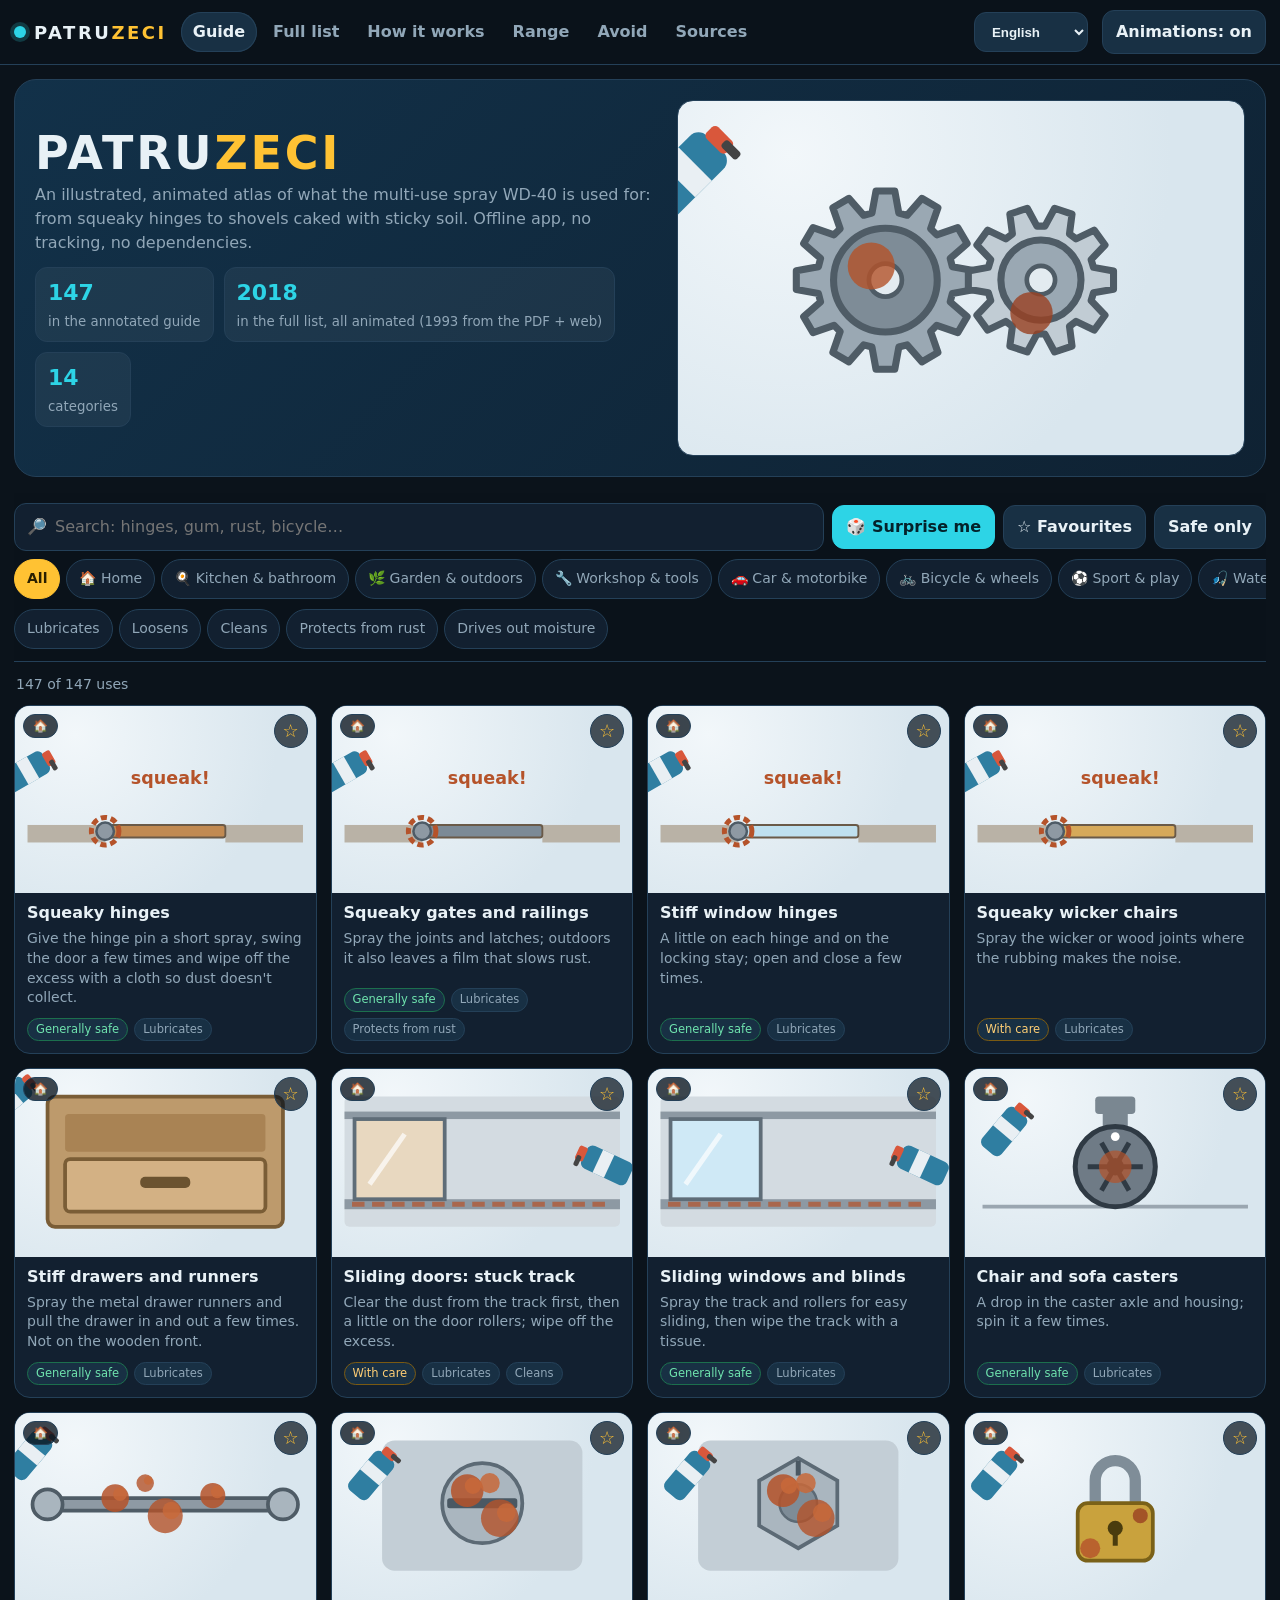
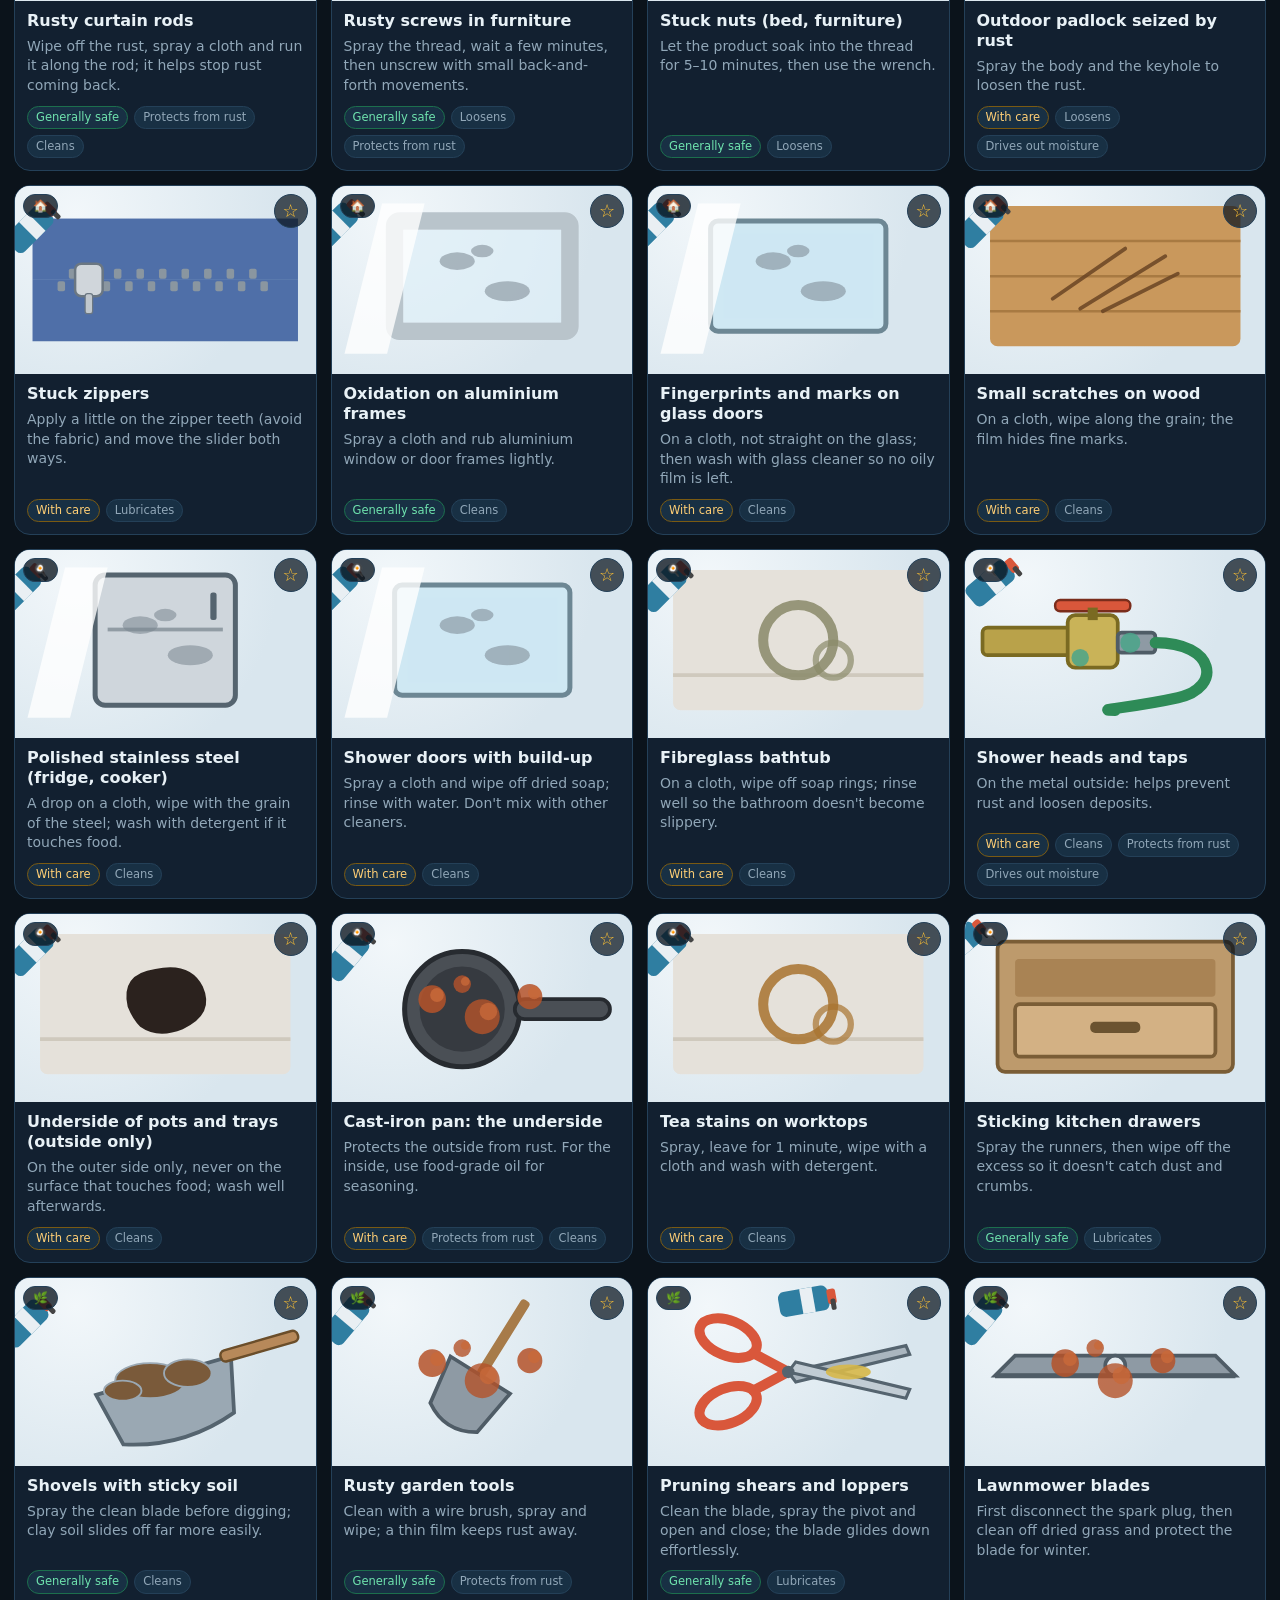
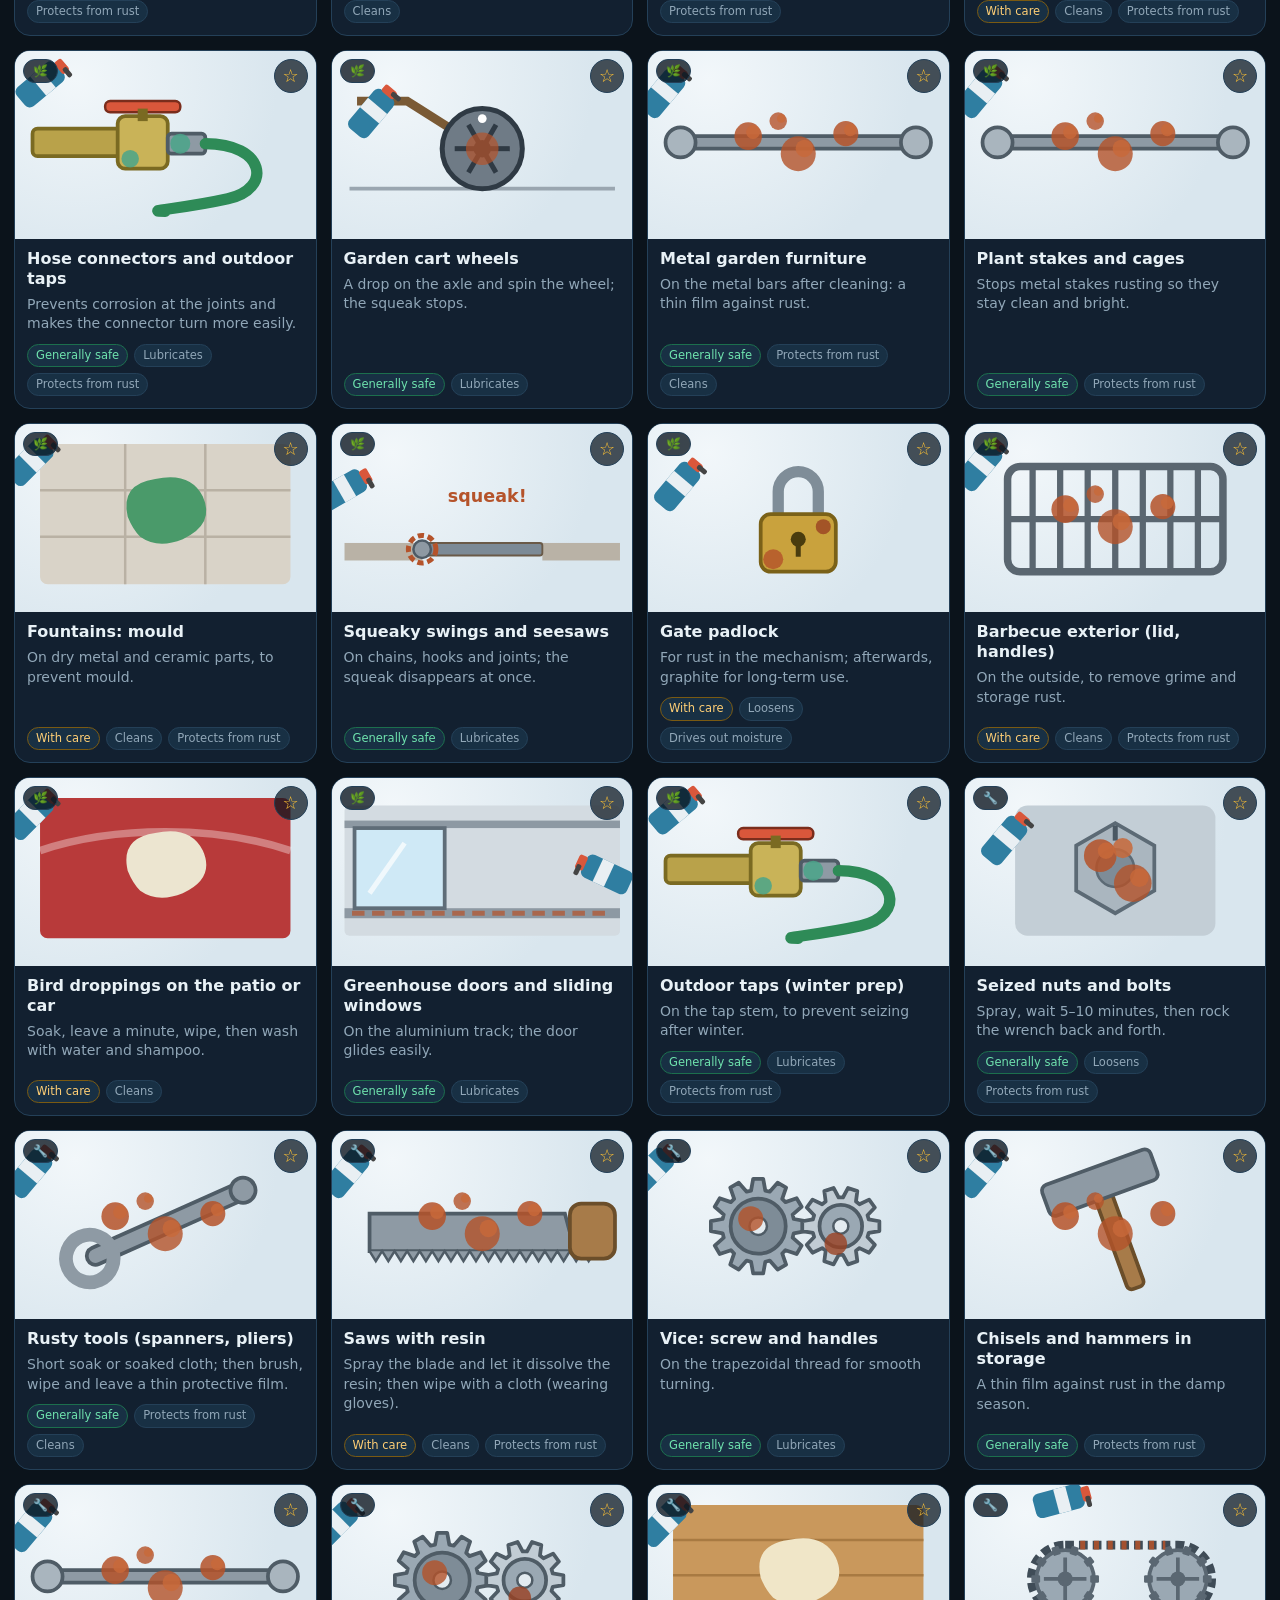
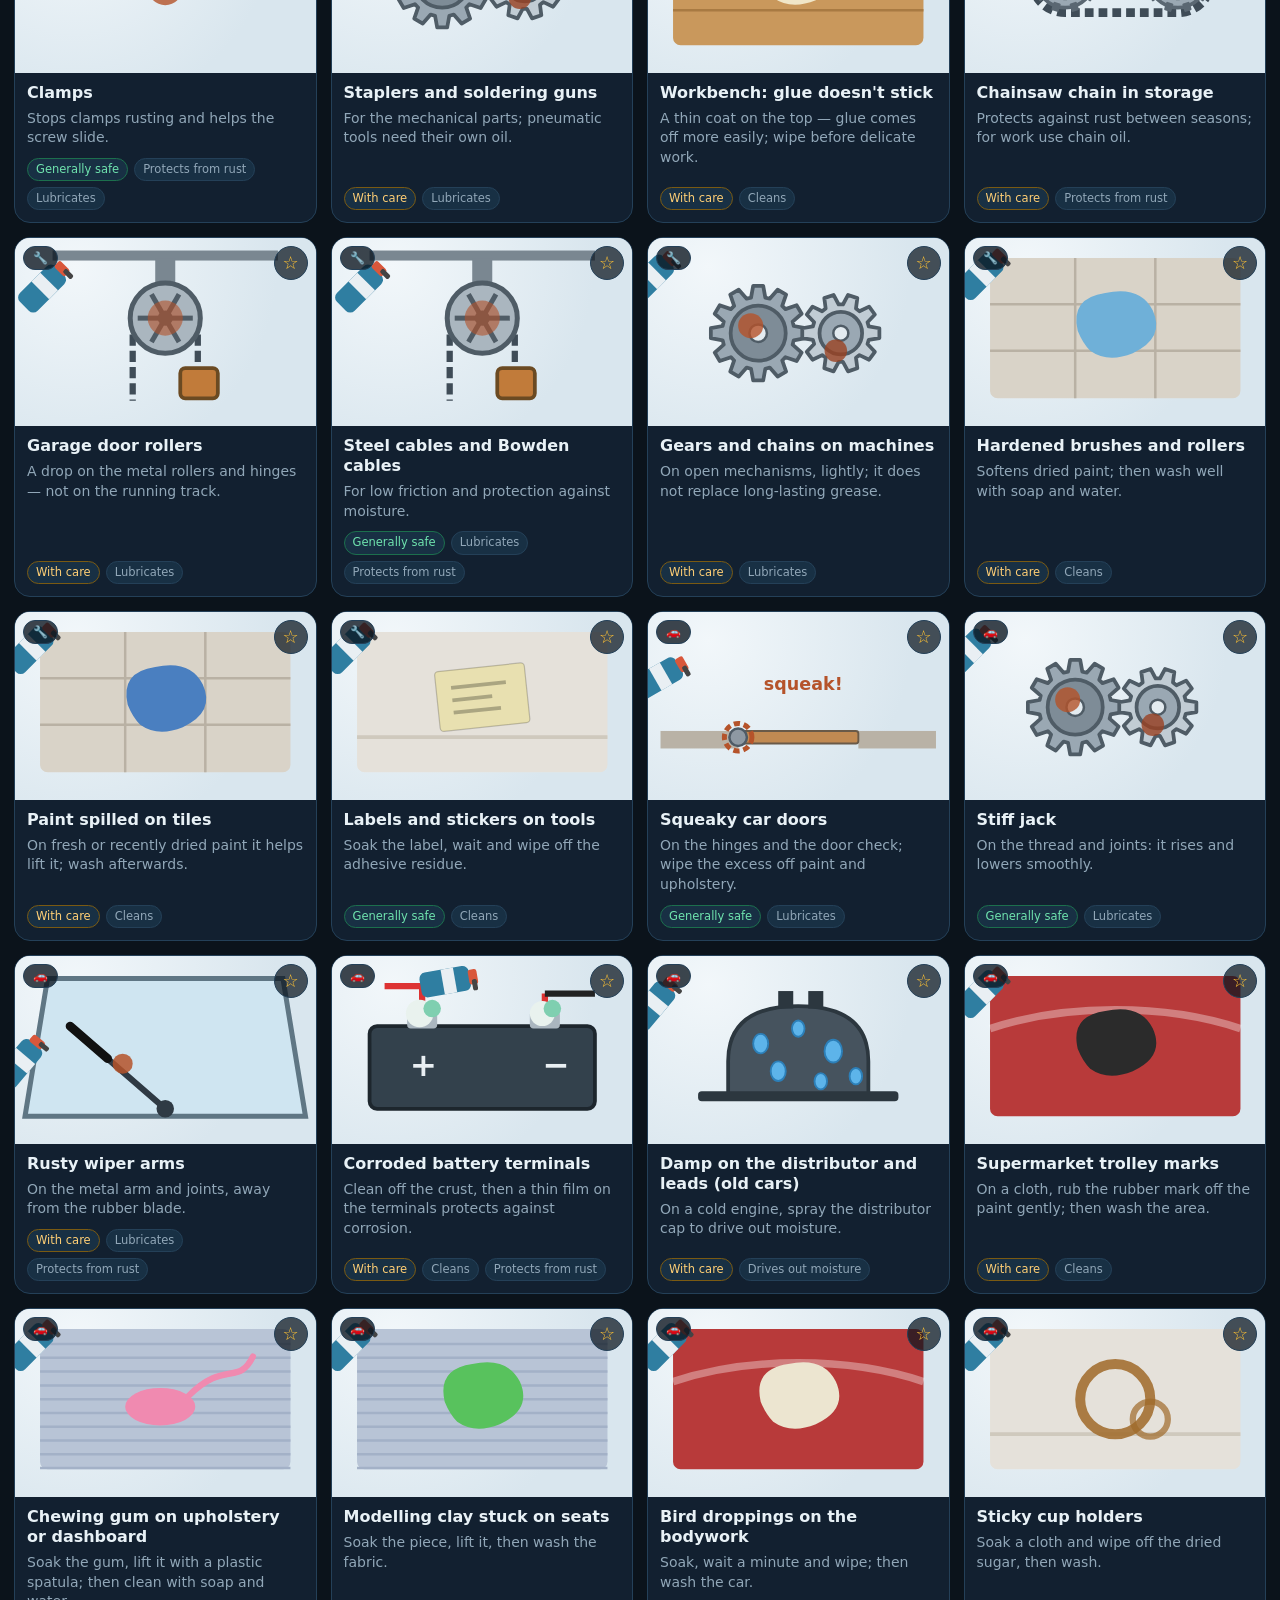
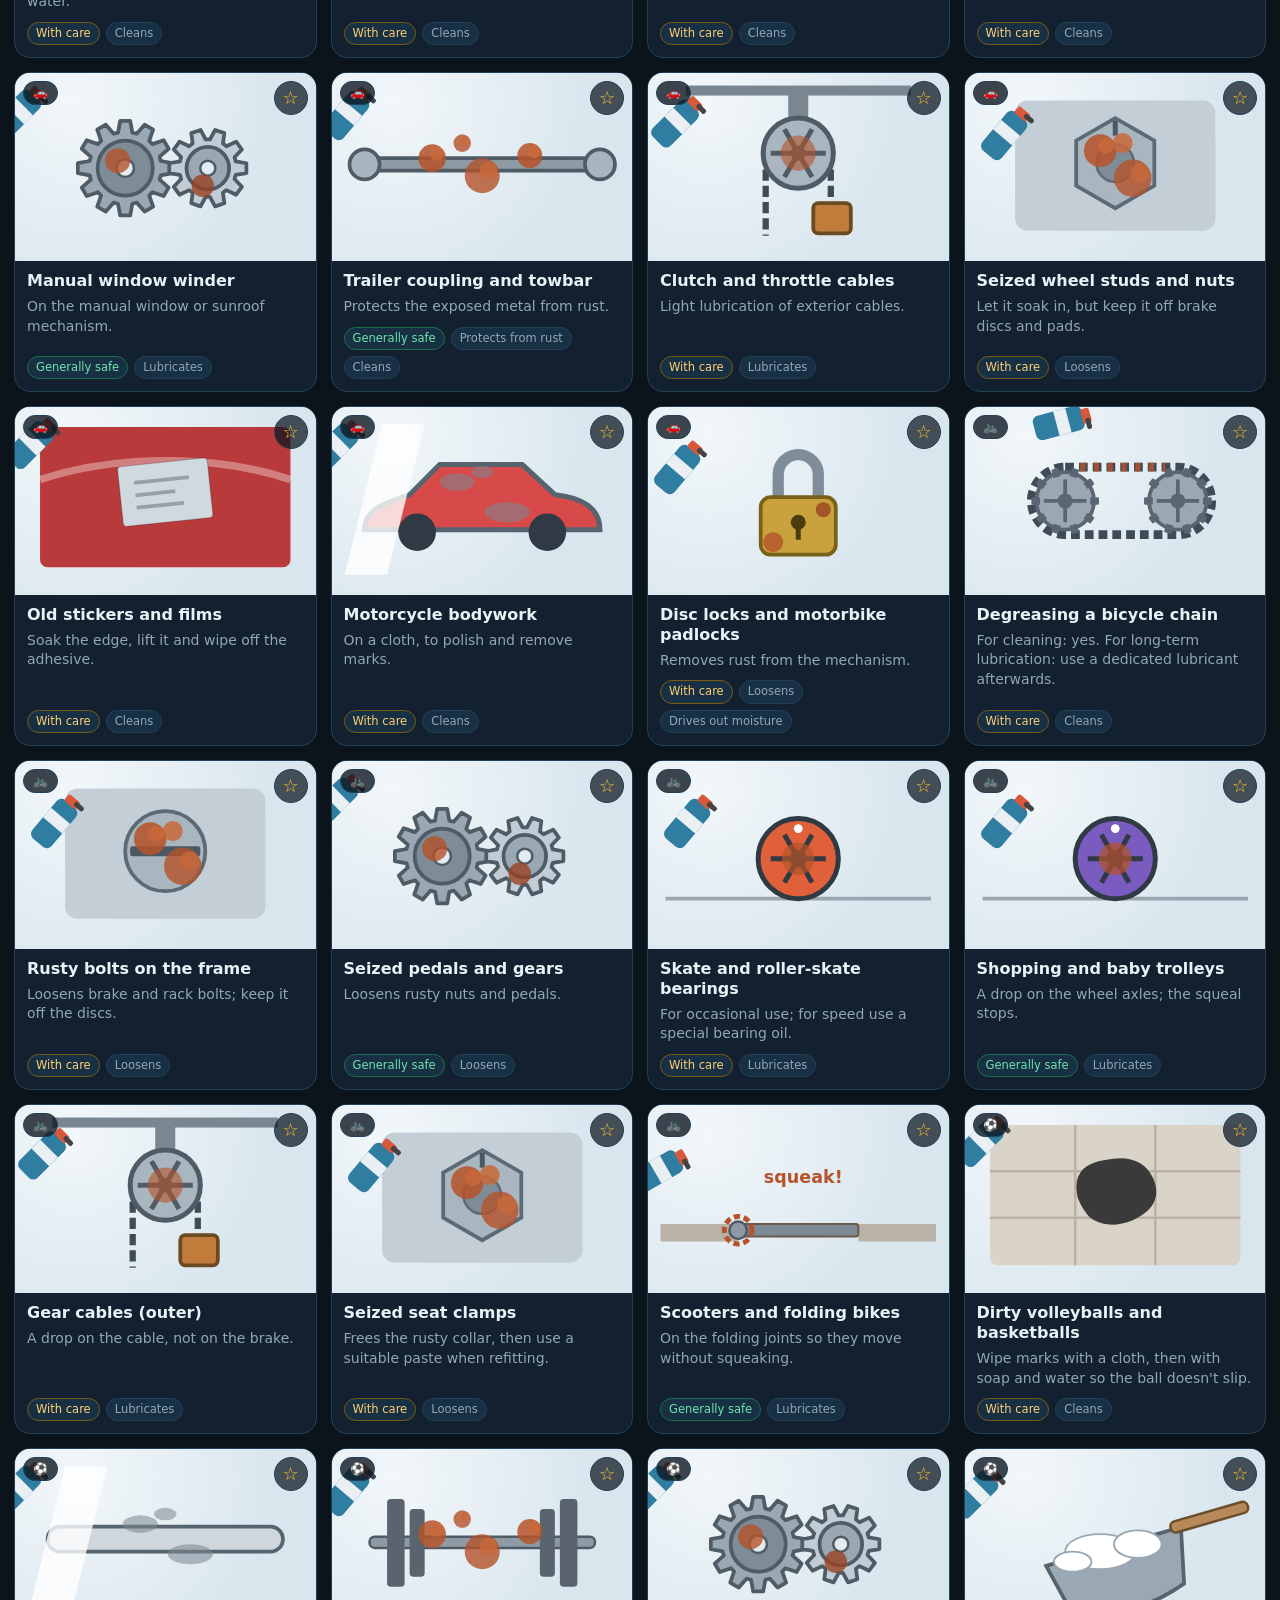
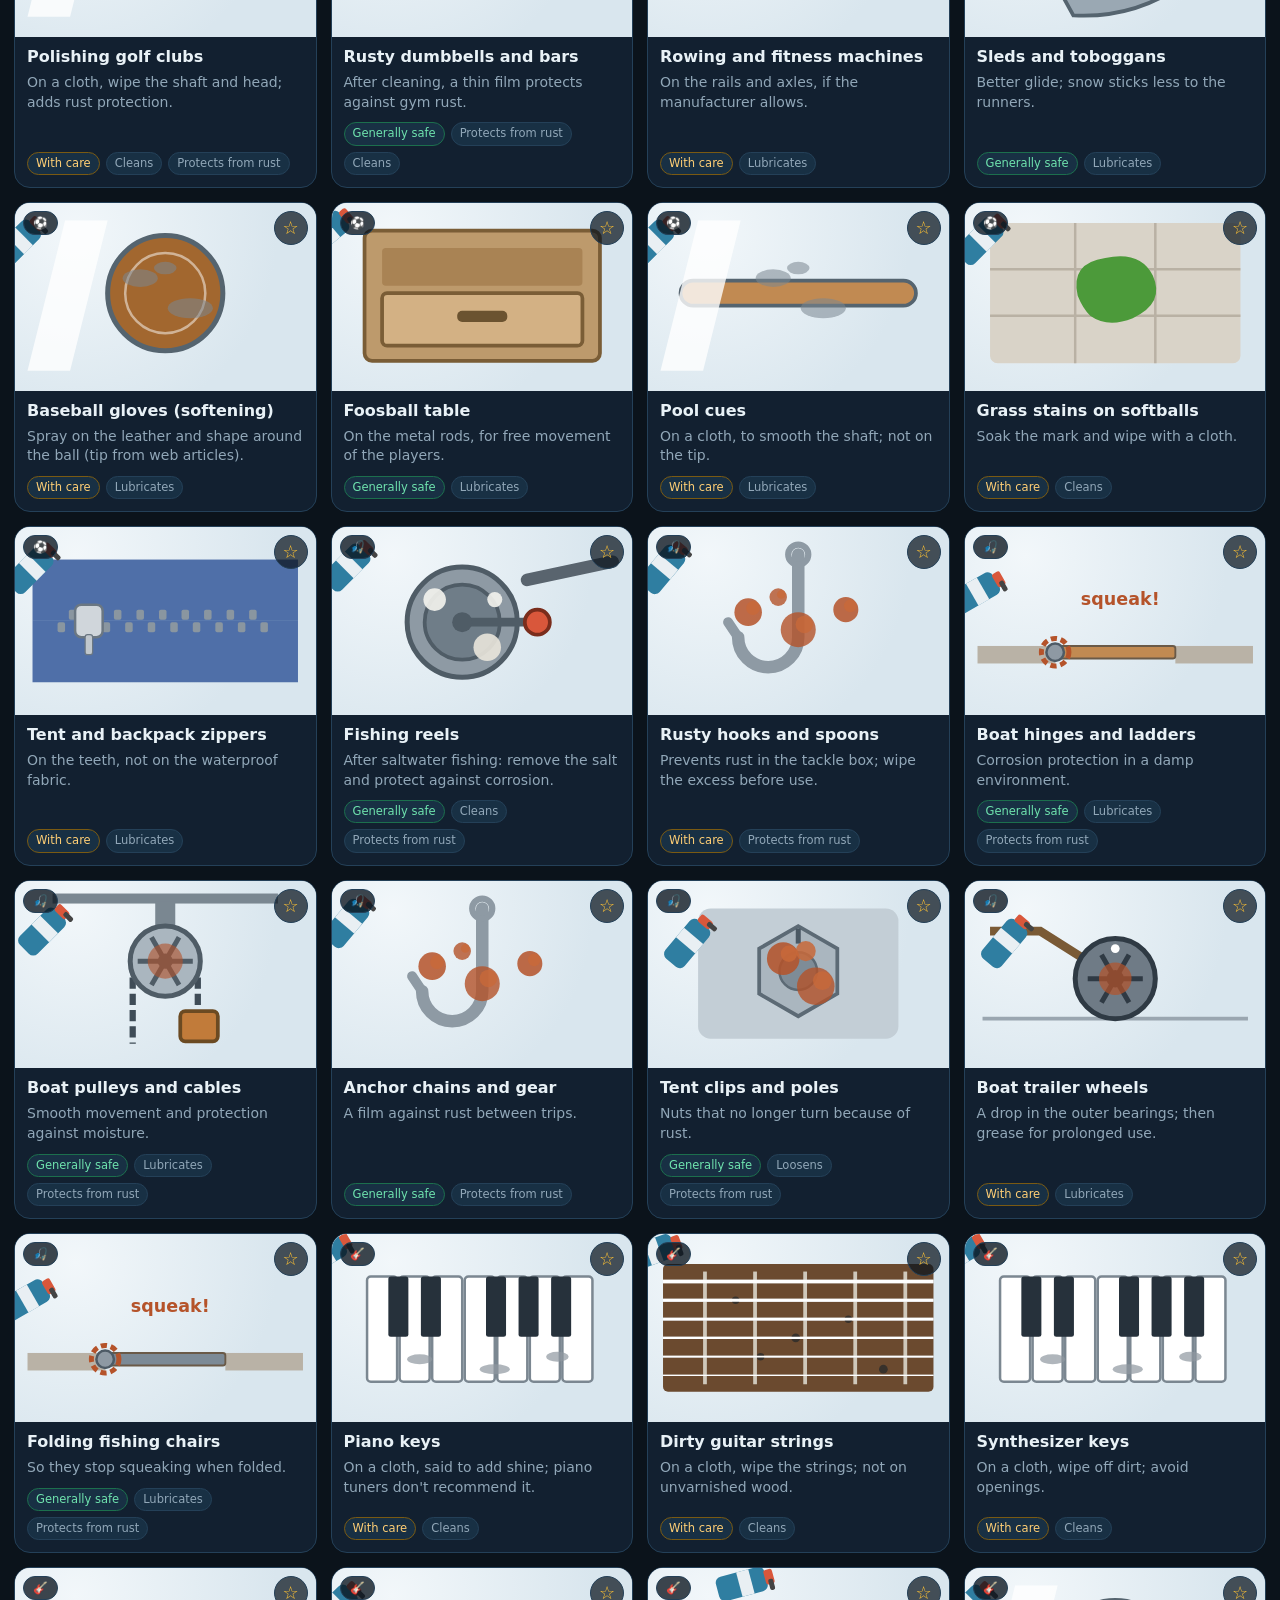
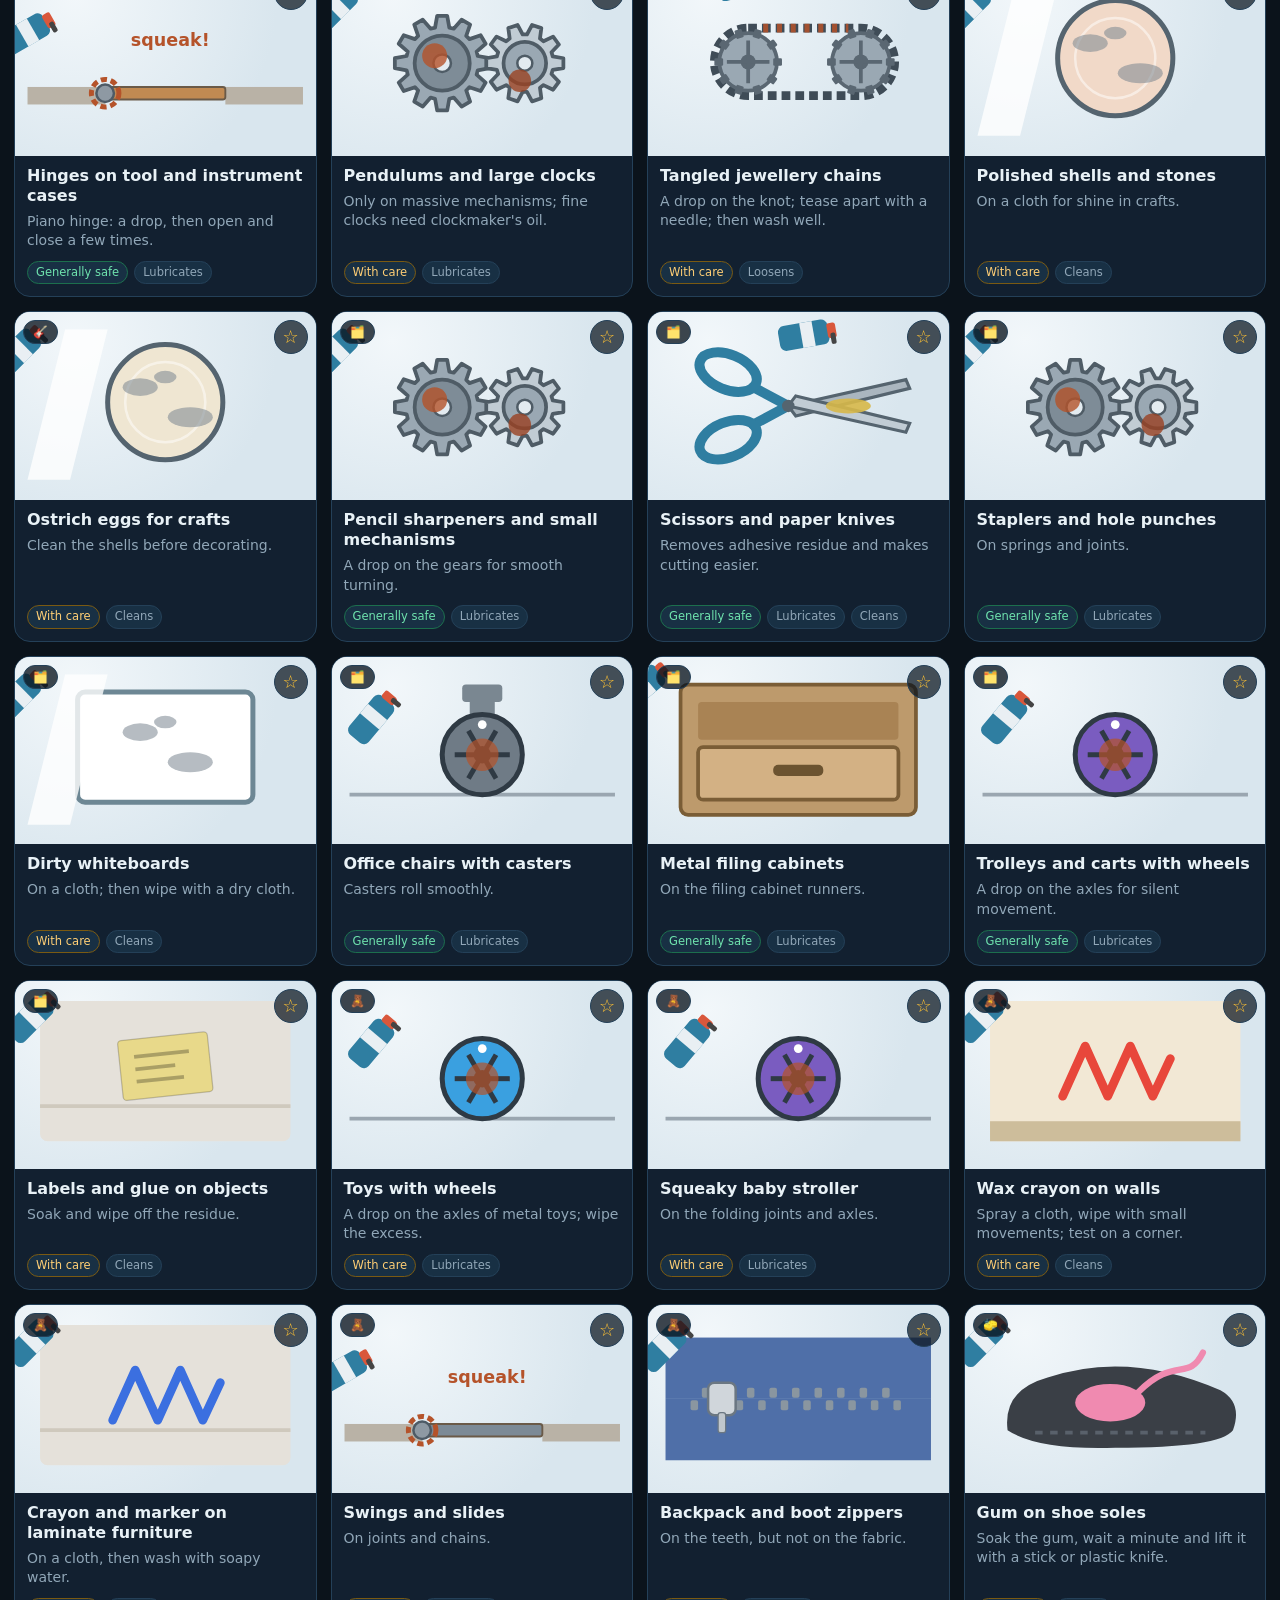
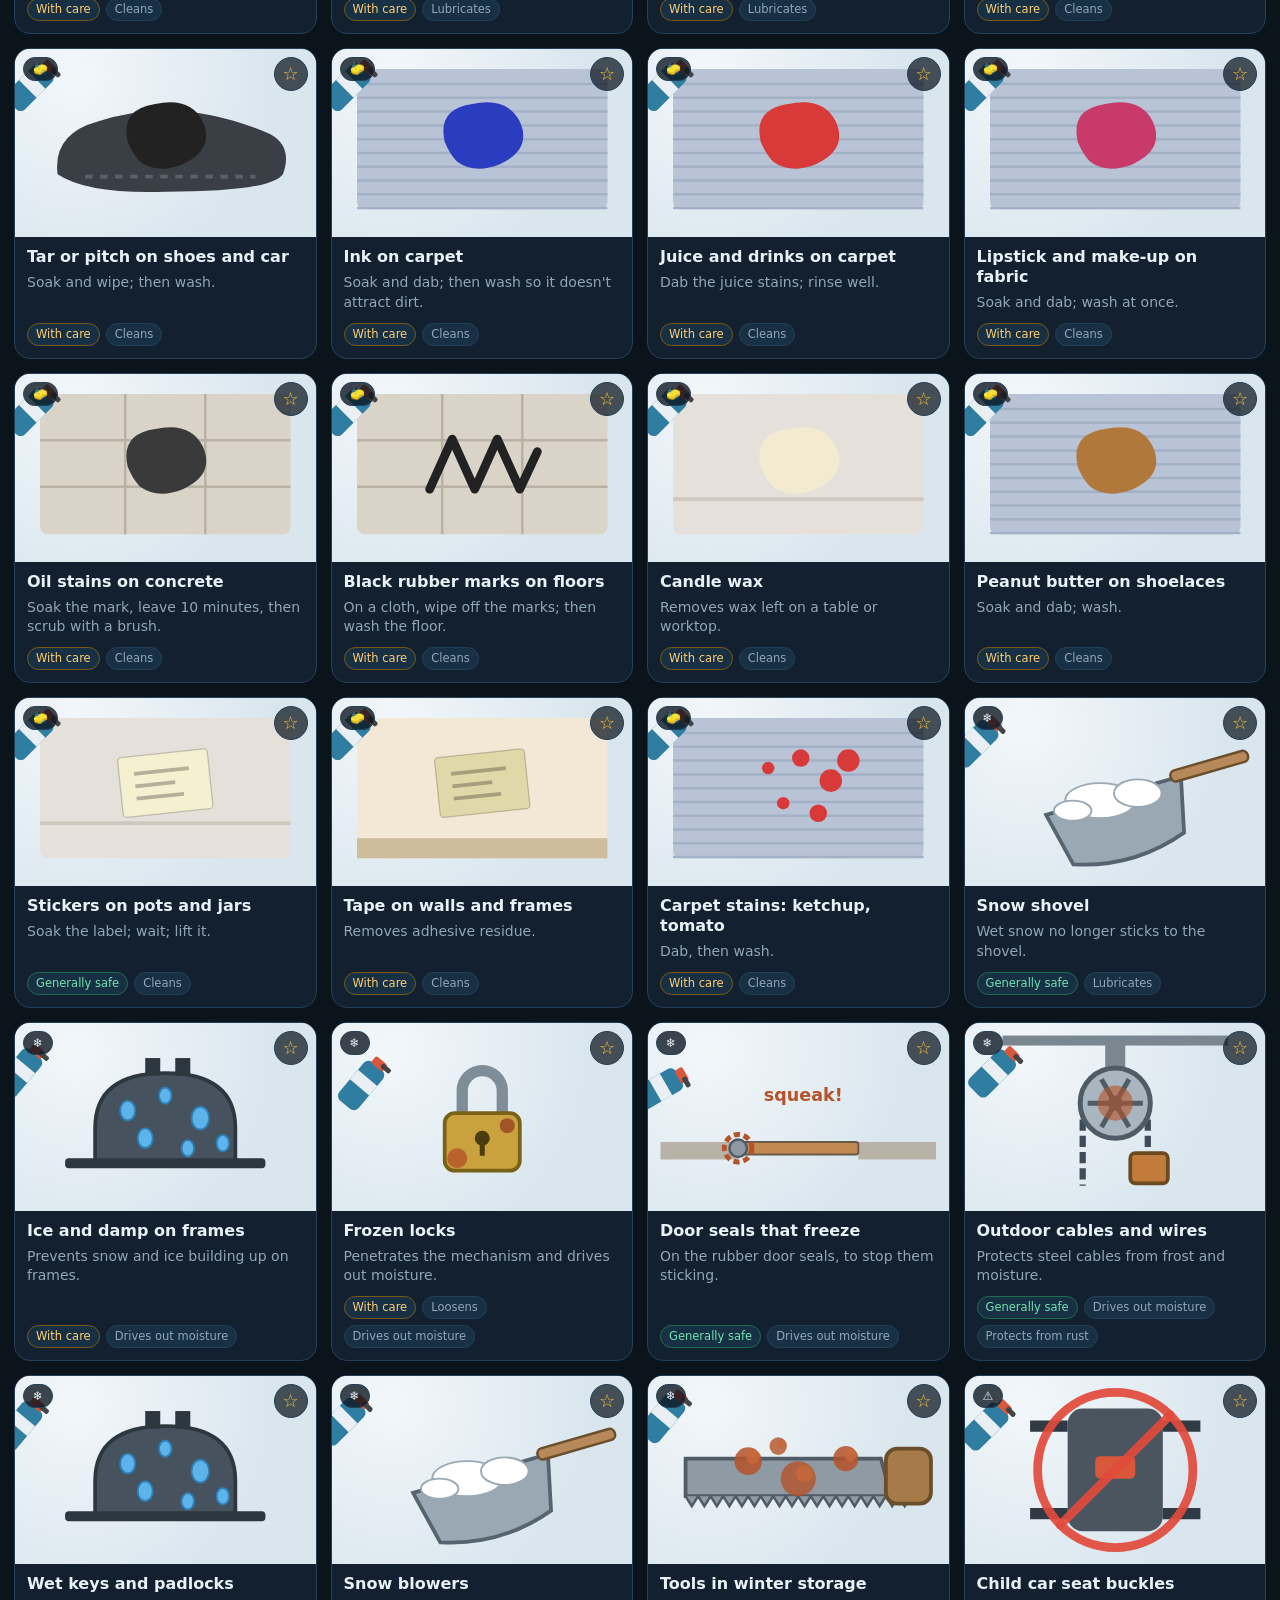
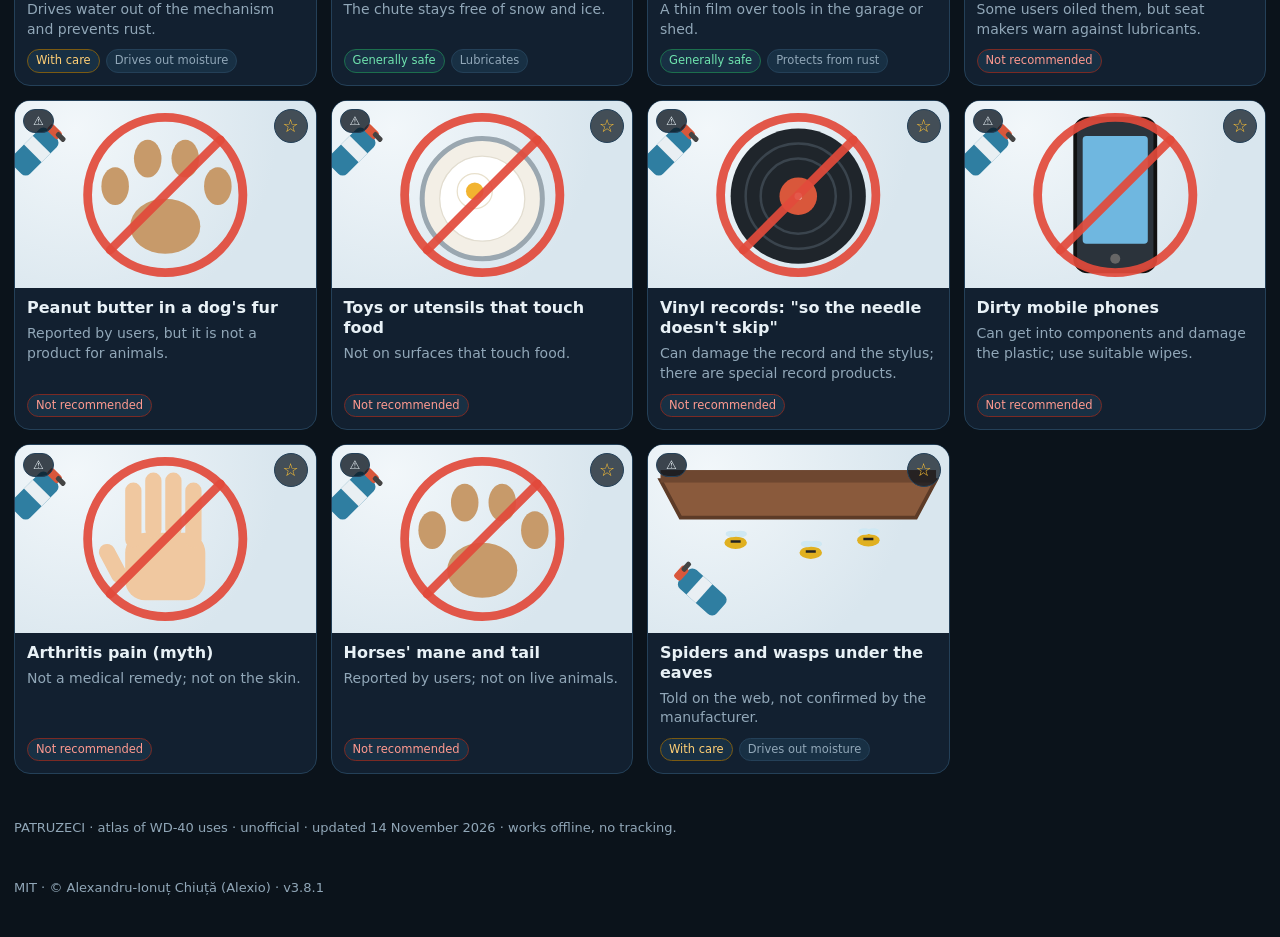
==== commit b30f3077: "Compatibilitate cu browsere mai vechi (ES2017) și rezerve fff-kit 1.8.0 - Pagini: `index.html`, `src" ====
--- a/index.html
+++ b/index.html
@@ -1,10 +1,2526 @@
 <!doctype html>
-<html lang="ro"><head><meta charset="utf-8">
-<meta http-equiv="Content-Security-Policy" content="default-src 'none'; script-src 'sha256-BFe/owBSaU+4vg5d0qHft7wcRN+i52/7if1TOCYw1GY=' 'sha256-YO40Pa9U54kBXfBS8s7ySLVhwIuT7JC9cMSApha5DIk=' 'sha256-Y6CiNgceto5hvX4ZP19iJoaudDc/+FF5PMUV6/6rv1Q='; style-src 'unsafe-inline'; img-src 'self' data:; worker-src 'self'; connect-src 'none'; base-uri 'none'; form-action 'none'; manifest-src 'self'">
+<html lang="ro" data-fff-hash="a5396f9d7e60c2ed8362cecd3d128204b7808eaea9b5223d7d1c8a41e11442e0"><head><meta charset="utf-8">
+<!--fff:kit:start v=1 modules=core,store,view,a11y,share-->
+<meta name="fff-app" content="patruzeci">
+<meta name="fff-modules" content="core,store,view,a11y,share">
+<style id="fff-style">/* fff-kit · stil comun (prefix fff-). Nu modifică stilul aplicației gazdă. */
+[data-fff-label]{cursor:pointer;text-decoration:underline;text-decoration:underline dotted;text-underline-offset:3px}
+[data-fff-label]:focus-visible{outline:2px solid currentColor;outline-offset:2px;border-radius:3px}
+#app-version[data-fff-label]{box-sizing:border-box;min-height:24px;min-width:24px}
+#app-version[data-fff-label][data-fff-inl]{display:inline-flex;align-items:center;vertical-align:middle}
+#app-version[data-fff-label][data-fff-fs],#app-version[data-fff-label] [data-fff-fs]{font-size:12px!important}
+.fff-dlg{--_bg:var(--fff-bg,#fff);--_fg:var(--fff-fg,#1b1b1f);--_mut:var(--fff-muted,#4a4d57);--_line:var(--fff-line,#c4c7d0);--_btn:var(--fff-btn,#eef0f4);--_pri:var(--fff-accent,#0b57d0);--_prif:var(--fff-accent-fg,#fff);--_bad:var(--fff-bad,#b3261e);--_ok:var(--fff-ok,#146c2e);--_note:#fff1c9;--_notef:#3d2e00;
+  box-sizing:border-box;width:42rem;width:min(42rem,calc(100vw - 2rem));max-width:calc(100vw - 2rem);max-height:calc(100vh - 2rem);max-height:calc(100dvh - 2rem);margin:auto;padding:0;overflow:auto;
+  border:1px solid var(--_line);border-radius:12px;background:var(--_bg);color:var(--_fg);font:14px/1.5 var(--fff-font,system-ui,-apple-system,"Segoe UI",Roboto,sans-serif);text-align:left;box-shadow:0 12px 40px rgba(0,0,0,.35)}
+.fff-dlg.fff-dark{--_bg:var(--fff-bg,#1e1f24);--_fg:var(--fff-fg,#ececf1);--_mut:var(--fff-muted,#b7bbc7);--_line:var(--fff-line,#4a4d57);--_btn:var(--fff-btn,#2c2e36);--_pri:var(--fff-accent,#a8c7fa);--_prif:var(--fff-accent-fg,#062e6f);--_bad:var(--fff-bad,#f2b8b5);--_ok:var(--fff-ok,#8fd9a0);--_note:#3b3118;--_notef:#f6e3a6;color-scheme:dark}
+@media (prefers-color-scheme:dark){.fff-dlg:not(.fff-light){--_bg:var(--fff-bg,#1e1f24);--_fg:var(--fff-fg,#ececf1);--_mut:var(--fff-muted,#b7bbc7);--_line:var(--fff-line,#4a4d57);--_btn:var(--fff-btn,#2c2e36);--_pri:var(--fff-accent,#a8c7fa);--_prif:var(--fff-accent-fg,#062e6f);--_bad:var(--fff-bad,#f2b8b5);--_ok:var(--fff-ok,#8fd9a0);--_note:#3b3118;--_notef:#f6e3a6;color-scheme:dark}}
+.fff-dlg::backdrop{background:rgba(0,0,0,.55)}
+.fff-dlg-sm{width:26rem;width:min(26rem,calc(100vw - 2rem))}
+.fff-dlg *,.fff-dlg *::before,.fff-dlg *::after{box-sizing:border-box}
+.fff-dlg .fff-in{padding:16px 20px 20px}
+.fff-dlg .fff-hd{display:flex;align-items:center;justify-content:space-between;gap:12px;margin:0 0 8px}
+.fff-dlg h2{margin:0;font-family:inherit;font-size:1.25rem;font-weight:700;line-height:1.3;color:var(--_fg);letter-spacing:0;text-transform:none}
+.fff-dlg h3{margin:0 0 6px;font-family:inherit;font-size:1rem;font-weight:700;line-height:1.35;color:var(--_fg);letter-spacing:0;text-transform:none}
+.fff-dlg p{margin:0 0 8px;color:var(--_fg);font-size:inherit}
+.fff-dlg .fff-mut{color:var(--_mut)}
+.fff-dlg p.fff-mut{color:var(--_mut)}
+.fff-dlg .fff-sm{font-size:.85rem}
+.fff-dlg .fff-lead{font-size:1.05rem}
+.fff-dlg .fff-sec{border-top:1px solid var(--_line);padding-top:12px;margin-top:12px}
+.fff-dlg .fff-mono{font-family:ui-monospace,SFMono-Regular,Menlo,Consolas,monospace;font-size:.85rem;overflow-wrap:break-word;overflow-wrap:anywhere}
+.fff-dlg .fff-break{word-break:break-all}
+.fff-dlg code{background:none;border:0;padding:0;color:inherit}
+.fff-dlg .fff-list{margin:0 0 8px;padding-left:1.2rem;list-style:disc}
+.fff-dlg .fff-list li{margin:2px 0;color:var(--_fg)}
+.fff-dlg .fff-cols{columns:2 14rem}
+.fff-dlg .fff-tbl{width:100%;table-layout:fixed;border-collapse:collapse;margin:0 0 8px}
+.fff-dlg .fff-tbl th,.fff-dlg .fff-tbl td{padding:3px 6px;border-bottom:1px solid var(--_line);text-align:left;vertical-align:top;color:var(--_fg)}
+.fff-dlg .fff-tbl th.fff-num,.fff-dlg .fff-tbl td.fff-num{text-align:right;width:6.5rem;white-space:nowrap}
+.fff-dlg .fff-sr{position:absolute;width:1px;height:1px;margin:-1px;padding:0;overflow:hidden;clip:rect(0 0 0 0);white-space:nowrap;border:0}
+.fff-dlg .fff-row{display:flex;flex-wrap:wrap;gap:8px;margin:0 0 8px}
+.fff-dlg .fff-end{justify-content:flex-end}
+.fff-dlg .fff-btn{-webkit-appearance:none;-moz-appearance:none;appearance:none;min-height:36px;min-width:36px;padding:6px 14px;border:1px solid var(--_line);border-radius:8px;background:var(--_btn);color:var(--_fg);font:inherit;font-weight:600;cursor:pointer;text-transform:none;letter-spacing:0;box-shadow:none}
+.fff-dlg .fff-btn:hover{border-color:var(--_fg)}
+.fff-dlg .fff-btn:focus-visible,.fff-dlg .fff-input:focus-visible,.fff-dlg summary:focus-visible,.fff-dlg .fff-pre:focus-visible{outline:2px solid var(--_fg);outline-offset:2px}
+.fff-dlg .fff-primary{background:var(--_pri);color:var(--_prif);border-color:transparent}
+.fff-dlg .fff-danger{background:var(--_bad);color:var(--_bg)}
+.fff-dlg .fff-danger-o{color:var(--_bad);border-color:var(--_bad)}
+.fff-dlg .fff-x{font-size:1.4rem;line-height:1;padding:2px 10px}
+.fff-dlg .fff-box{border:1px solid var(--_line);border-radius:8px;padding:10px;margin:0 0 8px}
+.fff-dlg [hidden]{display:none}
+.fff-dlg .fff-field{display:flex;flex-direction:column;gap:2px;margin:0 0 8px}
+.fff-dlg .fff-field label{font-weight:600}
+.fff-dlg .fff-input{width:100%;min-height:36px;padding:6px 10px;border:1px solid var(--_line);border-radius:6px;background:var(--_bg);color:var(--_fg);font:inherit}
+.fff-dlg .fff-note{background:var(--_note);color:var(--_notef);padding:8px 10px;border-radius:8px}
+.fff-dlg .fff-res{min-height:1.5em}
+.fff-dlg .fff-ok{color:var(--_ok);font-weight:600}
+.fff-dlg .fff-bad{color:var(--_bad);font-weight:600}
+.fff-dlg .fff-det{margin:0 0 8px}
+.fff-dlg .fff-det summary{cursor:pointer;font-weight:600;min-height:24px}
+.fff-dlg .fff-pre{margin:6px 0 0;padding:8px 10px;overflow:auto;white-space:pre-wrap;word-break:break-all;border:1px solid var(--_line);border-radius:6px;background:var(--_btn);color:var(--_fg)}
+.fff-dlg .fff-foot{border-top:1px solid var(--_line);margin-top:12px;padding-top:10px}
+.fff-dlg .fff-msg{font-size:1rem;margin-bottom:14px;white-space:pre-line;overflow-wrap:break-word;overflow-wrap:anywhere}
+.fff-chip{-webkit-appearance:none;-moz-appearance:none;appearance:none;background:none;border:1px dotted currentColor;border-radius:6px;color:inherit;font:inherit;font-size:.85em;cursor:pointer;min-height:24px;min-width:24px;padding:0 8px}
+.fff-chip{font-size:max(12px,.85em)}
+.fff-chip:focus-visible{outline:2px solid currentColor;outline-offset:2px}
+@media (pointer:coarse){.fff-dlg .fff-btn,.fff-dlg .fff-input{min-height:44px}.fff-dlg .fff-btn{min-width:44px}.fff-dlg .fff-det summary{min-height:44px}}
+@media (prefers-reduced-motion:no-preference){.fff-dlg[open]{animation:fff-in .12s ease-out}@keyframes fff-in{from{transform:translateY(6px)}to{transform:none}}}
+@media (prefers-reduced-motion:reduce){.fff-dlg,.fff-dlg *{animation:none!important;transition:none!important}}
+.fff-dlg .fff-dt{margin:0 0 8px}
+.fff-dlg .fff-ta{resize:vertical;min-height:4.5em}
+.fff-dlg textarea.fff-input{font:inherit}
+.fff-toasts{--_tbg:var(--fff-toast-bg,#2b2d33);--_tfg:var(--fff-toast-fg,#f4f4f7);--_tac:var(--fff-toast-accent,#a8c7fa);
+  position:fixed;top:auto;right:0;bottom:0;left:0;inset:auto 0 0 0;margin:0;padding:0 16px 16px;border:0;background:transparent;overflow:visible;z-index:2147483000;pointer-events:none;display:flex;flex-direction:column;align-items:center;gap:8px;font:14px/1.45 var(--fff-font,system-ui,-apple-system,"Segoe UI",Roboto,sans-serif);color:var(--_tfg);box-sizing:border-box}
+.fff-toasts *{box-sizing:border-box}
+.fff-toast-reg{display:flex;flex-direction:column;align-items:center;gap:8px;width:100%}
+.fff-toast-reg:empty{display:none}
+.fff-toast{pointer-events:auto;display:flex;align-items:center;gap:10px;max-width:34rem;max-width:min(34rem,100%);padding:10px 12px 10px 14px;border-radius:10px;background:var(--_tbg);color:var(--_tfg);border:1px solid rgba(255,255,255,.18);border-left:6px solid #a8c7fa;box-shadow:0 6px 24px rgba(0,0,0,.4)}
+.fff-toast-success{border-left-color:#81c995}.fff-toast-warning{border-left-color:#fdd663}.fff-toast-error{border-left-color:#f28b82}
+.fff-toast-msg{flex:1 1 auto;min-width:0;overflow-wrap:break-word;overflow-wrap:anywhere;white-space:pre-line}
+.fff-toast .fff-sr{position:absolute;width:1px;height:1px;margin:-1px;padding:0;overflow:hidden;clip:rect(0 0 0 0);white-space:nowrap;border:0}
+.fff-toast .fff-btn{-webkit-appearance:none;-moz-appearance:none;appearance:none;min-height:40px;min-width:40px;padding:2px 10px;border:1px solid rgba(255,255,255,.35);border-radius:8px;background:transparent;color:var(--_tac);font:inherit;font-weight:600;cursor:pointer}
+.fff-toast .fff-toast-x{font-size:1.3rem;line-height:1;color:var(--_tfg);padding:0 8px}
+.fff-toast .fff-btn:focus-visible{outline:2px solid var(--_tfg);outline-offset:2px}
+@media (pointer:coarse){.fff-toast .fff-btn{min-height:44px;min-width:44px}}
+@media (prefers-reduced-motion:no-preference){.fff-toast{animation:fff-tin .16s ease-out}@keyframes fff-tin{from{transform:translateY(8px);opacity:0}to{transform:none;opacity:1}}}
+@media (prefers-reduced-motion:reduce){.fff-toast{animation:none!important}}
+
+/* ---- rezerve pentru browsere vechi: clasele sunt puse pe <html> de compat.js ---- */
+html.fff-no-dialog dialog:not([open]){display:none}
+html.fff-no-dialog .fff-toasts{z-index:2147483647}
+html.fff-no-flexgap .fff-dlg .fff-hd>*+*{margin-left:12px}
+html.fff-no-flexgap .fff-dlg .fff-row>*{margin:0 8px 8px 0}
+html.fff-no-flexgap .fff-dlg .fff-row{margin:0 -8px 0 0}
+html.fff-no-flexgap .fff-dlg .fff-field>*+*{margin-top:2px}
+html.fff-no-flexgap .fff-toasts>*+*,html.fff-no-flexgap .fff-toast-reg>*+*{margin-top:8px}
+html.fff-no-flexgap .fff-toast>*+*{margin-left:10px}
+/* fff-kit · FFF.view — antete de tabel fixe + bară de zoom. Regulile cu :where() au specificitate 0: stilul aplicației le bate oricând. */
+:where(:root:not([data-fff-viewoff]) table:not([role=presentation]):not([role=none]) > thead > tr > th,
+       :root:not([data-fff-viewoff]) table:not([role=presentation]):not([role=none]) > thead > tr > td,
+       :root:not([data-fff-viewoff]) table:not([role=presentation]):not([role=none]):not(:has(> thead)) > tbody > tr:first-child > th,
+       :root:not([data-fff-viewoff]) table:not([role=presentation]):not([role=none]):not(:has(> thead)) > tr:first-child > th){position:-webkit-sticky;position:sticky;top:0;z-index:3}
+.fff-view{position:fixed;z-index:2147483590;margin:0;padding:0;pointer-events:none;font:600 13px/1.2 system-ui,-apple-system,"Segoe UI",Roboto,sans-serif;transition:opacity .4s;
+  top:50%;transform:translateY(-50%);display:flex;flex-direction:column;gap:6px}
+.fff-view[hidden]{display:none}
+.fff-view-r{right:8px;right:calc(8px + env(safe-area-inset-right,0px))}
+.fff-view-l{left:8px;left:calc(8px + env(safe-area-inset-left,0px))}
+.fff-view-c{right:8px;right:calc(8px + env(safe-area-inset-right,0px))}
+.fff-view-btn{pointer-events:auto;box-sizing:border-box;width:44px;height:44px;border-radius:50%;border:1px solid rgba(255,255,255,.4);background:rgba(18,20,26,.72);color:#fff;
+  display:inline-flex;align-items:center;justify-content:center;display:inline-grid;align-items:center;justify-items:center;place-items:center;padding:0;margin:0;cursor:pointer;opacity:.85;-webkit-tap-highlight-color:transparent;transition:opacity .4s,transform .15s;box-shadow:0 1px 6px rgba(0,0,0,.45)}
+.fff-view-idle .fff-view-btn{opacity:.4}
+.fff-view-btn:active{transform:scale(.92)}
+.fff-view-btn[disabled]{opacity:.25;cursor:default}
+.fff-view-btn:focus-visible{outline:3px solid #ffd54a;outline-offset:2px}
+.fff-view-sr{position:absolute;width:1px;height:1px;overflow:hidden;clip:rect(0 0 0 0);white-space:nowrap}
+@media (prefers-reduced-motion:reduce){.fff-view,.fff-view-btn{transition:none}}
+@media print{.fff-view{display:none!important}:root{zoom:1!important}}
+
+:root.fff-vpad-r{padding-right:56px!important;padding-right:calc(56px + env(safe-area-inset-right,0px))!important}:root.fff-vpad-l{padding-left:56px!important;padding-left:calc(56px + env(safe-area-inset-left,0px))!important}
+html.fff-no-flexgap .fff-view>*+*{margin-top:6px}
+/* fff-kit · FFF.a11y — panou de accesibilitate (buton „Aa”) + săgeată „Înapoi sus”. Elementele stau direct sub <html>, în afara lui <body>, ca zoom-ul textului (pe <body>) să nu le scaleze;
+   zoom-ul paginii (FFF.view) e compensat cu --fff-zinv, deci 1 px CSS al lor = 1 px pe ecran. Dimensiunile și poziția se potrivesc ecranului din JS (a11y.js → fit()). */
+.fff-a11y,.fff-a11y-panel{zoom:var(--fff-zinv,1);box-sizing:border-box;margin:0;font:600 14px/1.35 system-ui,-apple-system,"Segoe UI",Roboto,sans-serif;letter-spacing:normal;word-spacing:normal;text-transform:none;text-align:start;text-indent:0;color:#eef1ff}
+.fff-a11y *,.fff-a11y-panel *{box-sizing:border-box}
+.fff-a11y{position:fixed;z-index:2147483600;right:8px;right:calc(8px + env(safe-area-inset-right,0px));bottom:12px;display:flex;flex-direction:column;gap:8px;align-items:flex-end;padding:0;pointer-events:none}
+.fff-a11y[hidden],.fff-a11y-panel[hidden],.fff-a11y-up[hidden]{display:none}
+.fff-a11y-btn{pointer-events:auto;width:44px;height:44px;min-width:44px;min-height:44px;border-radius:50%;border:1px solid rgba(255,255,255,.5);background:rgba(18,24,44,.94);color:#fff;display:inline-flex;align-items:center;justify-content:center;display:inline-grid;align-items:center;justify-items:center;place-items:center;padding:0;margin:0;cursor:pointer;
+  font:700 16px/1 system-ui,-apple-system,"Segoe UI",Roboto,sans-serif;box-shadow:0 2px 10px rgba(0,0,0,.55);-webkit-tap-highlight-color:transparent;transition:transform .15s,border-color .15s}
+.fff-a11y-btn:hover{border-color:#ffd54a}
+.fff-a11y-btn:active{transform:scale(.93)}
+.fff-a11y-btn:focus-visible,.fff-a11y-panel button:focus-visible,.fff-a11y-skip:focus-visible{outline:3px solid #ffd54a;outline-offset:2px}
+.fff-a11y-btn svg{display:block;pointer-events:none}
+.fff-a11y-panel{position:fixed;z-index:2147483601;right:8px;right:calc(8px + env(safe-area-inset-right,0px));bottom:68px;width:360px;max-width:calc(100% - 16px);max-height:calc(100% - 80px);overflow:auto;overscroll-behavior:contain;
+  background:#10152a;border:1px solid #4a5688;border-radius:14px;padding:12px;box-shadow:0 8px 30px rgba(0,0,0,.75)}
+.fff-a11y-panel h2{margin:0 0 6px;padding:0;font:700 16px/1.3 system-ui,-apple-system,"Segoe UI",Roboto,sans-serif;color:#ffd54a;background:none;border:0;text-transform:none}
+.fff-a11y-rw{display:flex;flex-wrap:wrap;gap:8px;align-items:center;margin:8px 0}
+.fff-a11y-lb{flex:1 1 auto;min-width:0}
+.fff-a11y-panel button{min-height:44px;min-width:44px;padding:0 12px;margin:0;border-radius:8px;border:1px solid #3a4778;background:#1b2340;color:#eef1ff;cursor:pointer;font:600 14px/1.2 system-ui,-apple-system,"Segoe UI",Roboto,sans-serif;text-align:center;box-shadow:none}
+.fff-a11y-panel button:hover:not([disabled]){border-color:#ffd54a}
+.fff-a11y-panel button[aria-pressed=true]{background:#ffd54a;color:#1a1405;border-color:#ffd54a;font-weight:700}
+.fff-a11y-panel button[disabled]{opacity:.4;cursor:default}
+.fff-a11y-pc{min-width:3.4em;text-align:center;color:#ffd54a;font-weight:700}
+.fff-a11y-msg{margin:6px 0;min-height:1.35em;font-weight:500;font-size:13px;color:#c9d1ee}
+.fff-a11y-skip{position:absolute;left:8px;top:-120px;z-index:2147483602;padding:10px 14px;border-radius:8px;background:#ffd54a;color:#1a1405;font:700 15px/1.2 system-ui,-apple-system,"Segoe UI",Roboto,sans-serif;text-decoration:none}
+.fff-a11y-skip:focus{top:8px}
+:root.fff-apad{padding-right:56px!important;padding-right:calc(56px + env(safe-area-inset-right,0px))!important}
+@media (max-width:420px){.fff-a11y-panel button{flex:1 1 auto}}
+@media (prefers-reduced-motion:reduce){.fff-a11y-btn{transition:none}}
+@media print{.fff-a11y,.fff-a11y-panel,.fff-a11y-skip{display:none!important}}
+
+/* Contrast ridicat: negru pe alb, linkuri cyan, contururi albe. Regulile de bază au specificitate 0 (:where); cele pentru linkuri/focus o bat. Excepții: svg, imagini, canvas, video și elementele marcate data-fff-keep (casete colorate: pătrate de tablă, ștampile, bare de progres). */
+html.fff-hc{background:#000!important;color-scheme:dark}
+html.fff-hc body{background:#000!important;color:#fff!important}
+:where(html.fff-hc) body :where(*:not(svg,svg *,img,video,canvas,picture,iframe,[data-fff-keep],.fff-a11y-skip)){background-color:#000!important;background-image:none!important;color:#fff!important;border-color:#fff!important;box-shadow:none!important;text-shadow:none!important}
+html.fff-hc body :where(input,select,textarea,button){outline:1px solid #fff;outline-offset:-1px}
+html.fff-hc body a,html.fff-hc body a *:not(svg,svg *,img){color:#7de8ff!important}
+html.fff-hc body a:visited,html.fff-hc body a:visited *:not(svg,svg *,img){color:#e6b8ff!important}
+html.fff-hc svg text,html.fff-hc svg tspan{fill:#fff!important}
+html.fff-hc [data-fff-keep] *:not(svg,svg *,img){color:inherit!important}
+html.fff-hc :focus-visible{outline:3px solid #ffd54a!important;outline-offset:2px!important}
+
+/* Fără animații și tranziții (și derulare fără efect lin). */
+html.fff-rm *,html.fff-rm *::before,html.fff-rm *::after{animation-duration:.001ms!important;animation-delay:0s!important;animation-iteration-count:1!important;transition-duration:.001ms!important;transition-delay:0s!important;scroll-behavior:auto!important}
+
+/* Text lizibil: font cu forme deschise, spațiere mărită (WCAG 1.4.12), rânduri înguste. Codul și pictogramele își păstrează fontul. */
+html.fff-rf body{font-family:Verdana,Tahoma,"Trebuchet MS","DejaVu Sans",sans-serif!important;letter-spacing:.03em!important;word-spacing:.12em!important;line-height:1.8!important}
+:where(html.fff-rf) body :where(*:not(code,pre,kbd,samp,svg,svg *,canvas,i,[class*="icon"],[class*="Icon"],[class*="material"])){font-family:Verdana,Tahoma,"Trebuchet MS","DejaVu Sans",sans-serif!important;letter-spacing:.03em!important;word-spacing:.12em!important}
+:where(html.fff-rf) body :where(p,li,dd,dt,blockquote,figcaption,td,th,summary,h1,h2,h3,h4,h5,h6){line-height:1.7!important}
+:where(html.fff-rf) body :where(p,li){max-width:72ch}
+
+/* Linkuri subliniate, focus accentuat. */
+html.fff-ul body a{text-decoration:underline!important;text-underline-offset:3px}
+html.fff-ul :focus-visible{outline:4px solid #ffd54a!important;outline-offset:3px!important}
+
+/* Browsere fără :where()/:not(listă) (clasa fff-oldsel pe <html>): același efect cu selectoare simple. Specificitate mai mare decât în varianta :where;
+   limită: descendenții casetelor data-fff-keep nu sunt scutiți (nu există selector echivalent). */
+html.fff-oldsel.fff-hc body *:not(svg):not(img):not(video):not(canvas):not(picture):not(iframe):not([data-fff-keep]):not(.fff-a11y-skip){background-color:#000!important;background-image:none!important;color:#fff!important;border-color:#fff!important;box-shadow:none!important;text-shadow:none!important}
+html.fff-oldsel.fff-hc body input,html.fff-oldsel.fff-hc body select,html.fff-oldsel.fff-hc body textarea,html.fff-oldsel.fff-hc body button{outline:1px solid #fff;outline-offset:-1px}
+html.fff-oldsel.fff-hc body a *:not(svg):not(img){color:#7de8ff!important}
+html.fff-oldsel.fff-hc body a:visited *:not(svg):not(img){color:#e6b8ff!important}
+html.fff-oldsel.fff-rf body *:not(code):not(pre):not(kbd):not(samp):not(svg):not(canvas):not(i):not([class*="icon"]):not([class*="Icon"]):not([class*="material"]){font-family:Verdana,Tahoma,"Trebuchet MS","DejaVu Sans",sans-serif!important;letter-spacing:.03em!important;word-spacing:.12em!important}
+html.fff-oldsel.fff-rf body p,html.fff-oldsel.fff-rf body li,html.fff-oldsel.fff-rf body dd,html.fff-oldsel.fff-rf body dt,html.fff-oldsel.fff-rf body blockquote,html.fff-oldsel.fff-rf body figcaption,html.fff-oldsel.fff-rf body td,html.fff-oldsel.fff-rf body th,html.fff-oldsel.fff-rf body summary,html.fff-oldsel.fff-rf body h1,html.fff-oldsel.fff-rf body h2,html.fff-oldsel.fff-rf body h3,html.fff-oldsel.fff-rf body h4,html.fff-oldsel.fff-rf body h5,html.fff-oldsel.fff-rf body h6{line-height:1.7!important}
+html.fff-oldsel.fff-rf body p,html.fff-oldsel.fff-rf body li{max-width:72ch}
+html.fff-no-flexgap .fff-a11y>*+*{margin-top:8px}
+html.fff-no-flexgap .fff-a11y-rw>*{margin:0 8px 8px 0}
+html.fff-no-flexgap .fff-a11y-rw{margin:8px -8px 0 0}
+/* fff-kit · FFF.share — bară verticală de distribuire, marginea din stânga, centrată pe verticală; compensează zoom-ul paginii (FFF.view) prin --fff-zinv. */
+.fff-share{position:fixed;z-index:2147483590;left:8px;left:calc(8px + env(safe-area-inset-left,0px));top:50%;transform:translateY(-50%);margin:0;padding:0;display:flex;flex-direction:column;align-items:center;gap:6px;
+  pointer-events:none;font:700 14px/1 system-ui,-apple-system,"Segoe UI",Roboto,sans-serif;transition:opacity .4s;max-height:calc(100vh * var(--fff-zinv,1) - 16px);overflow:visible}
+.fff-share *{box-sizing:border-box}
+.fff-share[hidden]{display:none}
+.fff-share-list{display:flex;flex-direction:column;gap:6px}
+.fff-share-closed .fff-share-list{display:none}
+.fff-share-btn{pointer-events:auto;box-sizing:border-box;width:40px;height:40px;min-width:40px;min-height:40px;border-radius:50%;border:1px solid rgba(255,255,255,.4);background:rgba(18,20,26,.72);color:#fff;
+  display:inline-flex;align-items:center;justify-content:center;display:inline-grid;align-items:center;justify-items:center;place-items:center;padding:0;margin:0;cursor:pointer;text-decoration:none;opacity:.88;-webkit-tap-highlight-color:transparent;transition:opacity .4s,transform .15s,border-color .15s;box-shadow:0 1px 6px rgba(0,0,0,.45)}
+.fff-share-btn:hover{border-color:#ffd54a;opacity:1}
+.fff-share-btn:active{transform:scale(.92)}
+.fff-share-btn:focus-visible{outline:3px solid #ffd54a;outline-offset:2px}
+.fff-share-btn svg{display:block;pointer-events:none}
+.fff-share-txt{pointer-events:none;font:800 15px/1 system-ui,-apple-system,"Segoe UI",Roboto,sans-serif;letter-spacing:-.02em}
+.fff-share-tog{width:32px;height:32px;min-width:32px;min-height:32px}
+.fff-share-tog svg{width:18px;height:18px}
+.fff-share-idle .fff-share-btn{opacity:.4}
+.fff-share-ok{background:#1f7a3a;border-color:#7fe3a0}.fff-share-no{background:#8a2a2a;border-color:#ff9a9a}
+.fff-share-sr{position:absolute;width:1px;height:1px;overflow:hidden;clip:rect(0 0 0 0);white-space:nowrap}
+@media (pointer:coarse){.fff-share-btn{width:44px;height:44px;min-width:44px;min-height:44px}}
+@media (max-height:420px){.fff-share-btn{width:34px;height:34px;min-width:34px;min-height:34px}.fff-share-list,.fff-share{gap:4px}}
+@media (prefers-reduced-motion:reduce){.fff-share,.fff-share-btn{transition:none}}
+@media print{.fff-share{display:none!important}}
+html.fff-no-flexgap .fff-share>*+*,html.fff-no-flexgap .fff-share-list>*+*{margin-top:6px}</style>
+<script id="fff-compat">/* fff-compat 1.8.0 — ES5, rulează înaintea kitului */
+/* fff-kit · compat — strat de compatibilitate cu browsere mai vechi.
+ * ES5 pur (fără let/const/săgeți/șabloane, fără sintaxă nouă): rulează ca script separat, ÎNAINTEA restului kitului, ca să poată
+ * semnala problema și în browsere care nu pot rula kitul. Fără rețea, fără eval/new Function, fără stiluri inline (doar CSSOM).
+ * Prag garantat (verificat în CI, vezi tools/compat/compat.config.json): Chrome/Edge 55+, Firefox 52+, Safari/iOS 10.1+ (sintaxă ES2017).
+ * Ce face:
+ *   1. rezerve (polyfill) pentru API-uri lipsă, definite DOAR dacă lipsesc: Object.entries/values/fromEntries, padStart/padEnd, trimStart/trimEnd,
+ *      replaceAll, matchAll, at, flat/flatMap, findLast, Promise.finally/allSettled/any, structuredClone, queueMicrotask, requestIdleCallback,
+ *      globalThis, crypto.randomUUID, AbortController, MediaQueryList.addEventListener, replaceChildren, toggleAttribute, Blob.arrayBuffer/text,
+ *      canvas.toBlob, ctx.roundRect, scrollTo/scrollBy/scrollIntoView cu opțiuni, navigator.clipboard (execCommand), IntersectionObserver/ResizeObserver;
+ *   2. <dialog>: show/showModal/close + atributul open când elementul nu există nativ (stilurile: clasa html.fff-no-dialog);
+ *   3. FFF.compat.rx(sursa, flaguri[, rezervă]): RegExp construit la rulare — proprietăți Unicode \p{…}, steagul s, lookbehind (emulat) și rezervă;
+ *   4. FFF.compat.imp(url): import() dinamic fără sintaxă nouă în scriptul clasic (printr-un mic script type=module, ignorat de browserele vechi);
+ *   5. avertisment tradus (8 limbi) dacă lipsesc elemente de bază (Promise, Symbol, Map, Set, Object.assign, Array.from, variabile CSS);
+ *   6. clase pe <html> pentru stiluri de rezervă: fff-no-dialog, fff-oldsel (fără :where/:not(listă)), fff-no-flexgap (fără gap în flex). */
+(function (w, d) {
+  'use strict';
+  var F = (w.FFF = w.FFF || {});
+  var C = (F.compat = F.compat || {});
+  if (C.ready) return;
+  C.ready = true;
+  C.version = '1.8.0';
+  C.floor = {chrome: 55, firefox: 52, safari: 10.1, ecma: 2017};
+  C.has = {};
+  var OP = Object.prototype, hasOwn = OP.hasOwnProperty, H = d.documentElement;
+  var MaxU32 = 4294967295;
+
+  function def(o, k, v) {
+    if (!o) return;
+    var cur; try { cur = o[k]; } catch (e) { cur = undefined; }
+    if (cur !== undefined) return;
+    try { Object.defineProperty(o, k, {value: v, writable: true, configurable: true}); } catch (e1) { try { o[k] = v; } catch (e2) { /* ignorat */ } }
+  }
+  function addCls(c) { if ((' ' + H.className + ' ').indexOf(' ' + c + ' ') < 0) H.className += (H.className ? ' ' : '') + c; }
+  function onReady(fn) { if (d.readyState === 'loading') d.addEventListener('DOMContentLoaded', fn); else fn(); }
+  function isNode(x) { return !!x && typeof x === 'object' && typeof x.nodeType === 'number'; }
+
+  /* ---------- 1. Verificare minimă + mesaj ---------- */
+  var miss = [];
+  if (!w.Promise) miss.push('Promise');
+  if (!w.Symbol) miss.push('Symbol');
+  if (!(w.Map && w.Set && w.WeakMap)) miss.push('Map/Set');
+  if (!Object.assign) miss.push('Object.assign');
+  if (!Array.from) miss.push('Array.from');
+  if (!(String.prototype.startsWith && Array.prototype.find)) miss.push('ES2015');
+  if (!(w.CSS && w.CSS.supports && w.CSS.supports('--a', '0'))) miss.push('CSS variables');
+  if (!(d.querySelector && w.addEventListener && w.JSON)) miss.push('DOM');
+  C.missing = miss; C.tooOld = miss.length > 0;
+
+  var MSG = {
+    ro: ['Browserul dumneavoastră este prea vechi pentru această aplicație (lipsesc: %). Unele funcții pot să nu meargă. Actualizați browserul sau deschideți pagina într-un browser recent (Firefox, Chrome, Edge, Safari).', 'Am înțeles', 'Această funcție necesită % și nu e disponibilă în acest browser.'],
+    en: ['Your browser is too old for this app (missing: %). Some features may not work. Update your browser or open this page in a recent one (Firefox, Chrome, Edge, Safari).', 'Dismiss', 'This feature needs % and it is not available in this browser.'],
+    fr: ['Votre navigateur est trop ancien pour cette application (manque : %). Certaines fonctions peuvent ne pas marcher. Mettez-le à jour ou ouvrez la page dans un navigateur récent (Firefox, Chrome, Edge, Safari).', 'Fermer', 'Cette fonction nécessite % et n’est pas disponible dans ce navigateur.'],
+    it: ['Il browser è troppo vecchio per questa applicazione (mancano: %). Alcune funzioni potrebbero non funzionare. Aggiornalo o apri la pagina in un browser recente (Firefox, Chrome, Edge, Safari).', 'Chiudi', 'Questa funzione richiede % e non è disponibile in questo browser.'],
+    es: ['Su navegador es demasiado antiguo para esta aplicación (faltan: %). Algunas funciones pueden no funcionar. Actualícelo o abra la página en un navegador reciente (Firefox, Chrome, Edge, Safari).', 'Cerrar', 'Esta función requiere % y no está disponible en este navegador.'],
+    pt: ['O seu navegador é demasiado antigo para esta aplicação (em falta: %). Algumas funções podem não funcionar. Atualize-o ou abra a página num navegador recente (Firefox, Chrome, Edge, Safari).', 'Fechar', 'Esta função requer % e não está disponível neste navegador.'],
+    de: ['Ihr Browser ist für diese Anwendung zu alt (es fehlt: %). Einige Funktionen funktionieren eventuell nicht. Aktualisieren Sie den Browser oder öffnen Sie die Seite in einem aktuellen Browser (Firefox, Chrome, Edge, Safari).', 'Schließen', 'Diese Funktion benötigt % und ist in diesem Browser nicht verfügbar.'],
+    hu: ['A böngészője túl régi ehhez az alkalmazáshoz (hiányzik: %). Egyes funkciók nem működhetnek. Frissítse a böngészőt, vagy nyissa meg az oldalt egy újabb böngészőben (Firefox, Chrome, Edge, Safari).', 'Bezár', 'Ehhez a funkcióhoz % szükséges, és ez a böngésző nem támogatja.']
+  };
+  function pickLang() {
+    var l = '';
+    try { l = (H.getAttribute('lang') || (w.navigator && (w.navigator.language || w.navigator.userLanguage)) || 'en'); } catch (e) { l = 'en'; }
+    l = String(l).slice(0, 2).toLowerCase();
+    return MSG[l] ? l : 'en';
+  }
+  var shown = {};
+  function banner(kind, text) {
+    if (shown[kind]) return; shown[kind] = true;
+    onReady(function () {
+      if (!d.body) return;
+      var L = MSG[pickLang()];
+      var box = d.createElement('div'), p = d.createElement('p'), b = d.createElement('button'), s;
+      box.setAttribute('role', 'status'); box.setAttribute('data-fff-compat', kind);
+      s = box.style; s.position = 'fixed'; s.left = '0'; s.right = '0'; s.bottom = '0'; s.zIndex = '2147483646'; s.boxSizing = 'border-box';
+      s.padding = '10px 14px'; s.background = '#fff4c2'; s.color = '#1b1b1f'; s.borderTop = '2px solid #8a6d00';
+      s.font = '14px/1.45 Arial,Helvetica,sans-serif'; s.textAlign = 'left';
+      p.style.margin = '0 0 6px'; p.appendChild(d.createTextNode(text));
+      b.type = 'button'; b.appendChild(d.createTextNode(L[1]));
+      s = b.style; s.font = 'inherit'; s.padding = '6px 12px'; s.minHeight = '32px'; s.cursor = 'pointer';
+      b.onclick = function () { if (box.parentNode) box.parentNode.removeChild(box); };
+      box.appendChild(p); box.appendChild(b); d.body.appendChild(box);
+    });
+  }
+  /** Afișează (o dată) că o funcție are nevoie de ceva ce browserul nu are. need('BigInt') → true dacă lipsește. */
+  C.need = function (name, present) {
+    var ok = present === undefined ? (typeof w[name] !== 'undefined') : !!present;
+    if (!ok) banner('need-' + name, MSG[pickLang()][2].replace('%', name));
+    return !ok;
+  };
+  if (C.tooOld) { addCls('fff-too-old'); banner('old', MSG[pickLang()][0].replace('%', miss.join(', '))); }
+  if (C.tooOld) return;   // restul stratului presupune un minim ES2015; fără el nu are rost să continuăm
+
+  /* ---------- 2. Rezerve pentru API-uri ---------- */
+  function repeatTo(str, n) { var r = ''; while (r.length < n) r += str; return r.slice(0, n); }
+  function sub(rep, m, pos, str) {
+    return rep.replace(/\$([$&`']|\d\d?)/g, function (x, c) {
+      if (c === '$') return '$'; if (c === '&') return m; if (c === '`') return str.slice(0, pos); if (c === "'") return str.slice(pos + m.length);
+      return x;
+    });
+  }
+  def(Object, 'entries', function (o) { var k = Object.keys(o), i = k.length, r = new Array(i); while (i--) r[i] = [k[i], o[k[i]]]; return r; });
+  def(Object, 'values', function (o) { var k = Object.keys(o), i = k.length, r = new Array(i); while (i--) r[i] = o[k[i]]; return r; });
+  def(Object, 'fromEntries', function (it) { var o = {}, a = Array.from(it), i; for (i = 0; i < a.length; i++) o[a[i][0]] = a[i][1]; return o; });
+  def(Object, 'hasOwn', function (o, k) { return hasOwn.call(Object(o), k); });
+  def(Object, 'getOwnPropertyDescriptors', function (o) { var r = {}; Object.getOwnPropertyNames(o).concat(Object.getOwnPropertySymbols ? Object.getOwnPropertySymbols(o) : []).forEach(function (k) { r[k] = Object.getOwnPropertyDescriptor(o, k); }); return r; });
+  def(String.prototype, 'padStart', function (n, s) { var t = String(this); n = n >>> 0; s = s === undefined ? ' ' : String(s); if (t.length >= n || !s) return t; return repeatTo(s, n - t.length) + t; });
+  def(String.prototype, 'padEnd', function (n, s) { var t = String(this); n = n >>> 0; s = s === undefined ? ' ' : String(s); if (t.length >= n || !s) return t; return t + repeatTo(s, n - t.length); });
+  def(String.prototype, 'trimStart', function () { return String(this).replace(/^[\s﻿\xA0]+/, ''); });
+  def(String.prototype, 'trimEnd', function () { return String(this).replace(/[\s﻿\xA0]+$/, ''); });
+  def(String.prototype, 'at', function (i) { var s = String(this), n = Math.trunc(i) || 0; if (n < 0) n += s.length; return n < 0 || n >= s.length ? undefined : s.charAt(n); });
+  def(String.prototype, 'replaceAll', function (a, b) {
+    var s = String(this), from, out = '', last = 0, pos = 0, i, fn = typeof b === 'function';
+    if (a instanceof RegExp) { if (!a.global) throw new TypeError('replaceAll must be called with a global RegExp'); return s.replace(a, b); }
+    from = String(a); if (!fn) b = String(b);
+    for (;;) {
+      if (pos > s.length) break;
+      i = s.indexOf(from, pos);
+      if (i === -1) break;
+      out += s.slice(last, i) + (fn ? String(b(from, i, s)) : sub(b, from, i, s));
+      last = i + from.length; pos = i + (from.length || 1);
+    }
+    return out + s.slice(last);
+  });
+  def(String.prototype, 'matchAll', function (re) {
+    var s = String(this), r, out = [], m;
+    if (re instanceof RegExp) { if (!re.global) throw new TypeError('matchAll must be called with a global RegExp'); r = new RegExp(re.source, re.flags); r.lastIndex = re.lastIndex; } else r = new RegExp(re, 'g');
+    while ((m = r.exec(s))) { out.push(m); if (m[0] === '') r.lastIndex++; }
+    return out[Symbol.iterator]();
+  });
+  function flatten(a, depth, out) { var i, v; for (i = 0; i < a.length; i++) { if (!(i in a)) continue; v = a[i]; if (depth > 0 && Array.isArray(v)) flatten(v, depth - 1, out); else out.push(v); } return out; }
+  def(Array.prototype, 'flat', function (dp) { return flatten(this, dp === undefined ? 1 : Math.floor(dp), []); });
+  def(Array.prototype, 'flatMap', function (fn, t) { return flatten(Array.prototype.map.call(this, fn, t), 1, []); });
+  def(Array.prototype, 'at', function (i) { var n = Math.trunc(i) || 0; if (n < 0) n += this.length; return n < 0 || n >= this.length ? undefined : this[n]; });
+  def(Array.prototype, 'findLast', function (fn, t) { for (var i = this.length - 1; i >= 0; i--) if (fn.call(t, this[i], i, this)) return this[i]; return undefined; });
+  def(Array.prototype, 'findLastIndex', function (fn, t) { for (var i = this.length - 1; i >= 0; i--) if (fn.call(t, this[i], i, this)) return i; return -1; });
+  var PP = w.Promise.prototype;
+  def(PP, 'finally', function (f) {
+    var P = this.constructor || w.Promise;
+    if (typeof f !== 'function') return this.then(f, f);
+    return this.then(function (v) { return P.resolve(f()).then(function () { return v; }); }, function (e) { return P.resolve(f()).then(function () { throw e; }); });
+  });
+  def(w.Promise, 'allSettled', function (it) {
+    return w.Promise.all(Array.from(it, function (p) { return w.Promise.resolve(p).then(function (v) { return {status: 'fulfilled', value: v}; }, function (e) { return {status: 'rejected', reason: e}; }); }));
+  });
+  def(w.Promise, 'any', function (it) {
+    return new w.Promise(function (res, rej) {
+      var arr = Array.from(it), errs = [], n = 0, er;
+      function fail() { er = new Error('All promises were rejected'); er.name = 'AggregateError'; er.errors = errs; rej(er); }
+      if (!arr.length) return fail();
+      arr.forEach(function (p, i) { w.Promise.resolve(p).then(res, function (e) { errs[i] = e; if (++n === arr.length) fail(); }); });
+    });
+  });
+  def(w, 'globalThis', w);
+  def(w, 'queueMicrotask', function (fn) { w.Promise.resolve().then(fn).catch(function (e) { setTimeout(function () { throw e; }, 0); }); });
+  def(w, 'requestIdleCallback', function (cb) { var t = Date.now(); return setTimeout(function () { cb({didTimeout: false, timeRemaining: function () { return Math.max(0, 50 - (Date.now() - t)); }}); }, 1); });
+  def(w, 'cancelIdleCallback', function (id) { clearTimeout(id); });
+  if (w.crypto && w.crypto.getRandomValues) def(w.crypto, 'randomUUID', function () {
+    var b = new Uint8Array(16), h = '', i; w.crypto.getRandomValues(b); b[6] = (b[6] & 15) | 64; b[8] = (b[8] & 63) | 128;
+    for (i = 0; i < 16; i++) { h += (b[i] < 16 ? '0' : '') + b[i].toString(16); if (i === 3 || i === 5 || i === 7 || i === 9) h += '-'; }
+    return h;
+  });
+
+  function dce(msg) { try { return new w.DOMException(msg, 'DataCloneError'); } catch (e) { var er = new Error(msg); er.name = 'DataCloneError'; return er; } }
+  function sclone(v, seen) {
+    var t, r, i, keys;
+    if (v === null || typeof v !== 'object') { if (typeof v === 'function' || typeof v === 'symbol') throw dce('el nu poate fi clonat'); return v; }
+    if (seen.has(v)) return seen.get(v);
+    t = OP.toString.call(v);
+    if (t === '[object Date]') return new Date(v.getTime());
+    if (t === '[object RegExp]') { r = new RegExp(v.source, v.flags); r.lastIndex = v.lastIndex; return r; }
+    if (typeof w.ArrayBuffer !== 'undefined' && v instanceof w.ArrayBuffer) return v.slice(0);
+    if (w.ArrayBuffer && w.ArrayBuffer.isView && w.ArrayBuffer.isView(v)) {
+      if (t === '[object DataView]') return new w.DataView(v.buffer.slice(v.byteOffset, v.byteOffset + v.byteLength));
+      return new v.constructor(v);
+    }
+    if (w.Map && v instanceof w.Map) { r = new w.Map(); seen.set(v, r); v.forEach(function (x, k) { r.set(sclone(k, seen), sclone(x, seen)); }); return r; }
+    if (w.Set && v instanceof w.Set) { r = new w.Set(); seen.set(v, r); v.forEach(function (x) { r.add(sclone(x, seen)); }); return r; }
+    if (Array.isArray(v)) { r = new Array(v.length); seen.set(v, r); for (i = 0; i < v.length; i++) if (i in v) r[i] = sclone(v[i], seen); return r; }
+    if (w.Blob && v instanceof w.Blob) return v;
+    if (isNode(v) || t === '[object Function]' || t === '[object Promise]' || t === '[object WeakMap]' || t === '[object WeakSet]') throw dce('el nu poate fi clonat');
+    r = {}; seen.set(v, r); keys = Object.keys(v);
+    for (i = 0; i < keys.length; i++) r[keys[i]] = sclone(v[keys[i]], seen);
+    return r;
+  }
+  def(w, 'structuredClone', function (v) { return sclone(v, new w.Map()); });
+
+  if (!w.AbortController) {
+    var AS = function () { this.aborted = false; this.reason = undefined; this.onabort = null; this._l = []; };
+    AS.prototype.addEventListener = function (t, fn) { if (t === 'abort' && this._l.indexOf(fn) < 0) this._l.push(fn); };
+    AS.prototype.removeEventListener = function (t, fn) { var i = this._l.indexOf(fn); if (i >= 0) this._l.splice(i, 1); };
+    AS.prototype.throwIfAborted = function () { if (this.aborted) throw this.reason; };
+    w.AbortSignal = w.AbortSignal || AS;
+    w.AbortController = function () { this.signal = new AS(); };
+    w.AbortController.prototype.abort = function (reason) {
+      var s = this.signal, ev; if (s.aborted) return;
+      s.aborted = true;
+      if (reason === undefined) { reason = new Error('The operation was aborted.'); reason.name = 'AbortError'; }
+      s.reason = reason; ev = {type: 'abort', target: s};
+      if (typeof s.onabort === 'function') s.onabort(ev);
+      s._l.slice().forEach(function (f) { f.call(s, ev); });
+    };
+  }
+  if (w.MediaQueryList && !w.MediaQueryList.prototype.addEventListener) {
+    w.MediaQueryList.prototype.addEventListener = function (t, fn) { if (t === 'change') this.addListener(fn); };
+    w.MediaQueryList.prototype.removeEventListener = function (t, fn) { if (t === 'change') this.removeListener(fn); };
+  }
+  function replaceChildren() {
+    var n, a = arguments, i;
+    while ((n = this.firstChild)) this.removeChild(n);
+    for (i = 0; i < a.length; i++) this.appendChild(isNode(a[i]) ? a[i] : d.createTextNode(String(a[i])));
+  }
+  ['Element', 'Document', 'DocumentFragment'].forEach(function (n) { if (w[n]) def(w[n].prototype, 'replaceChildren', replaceChildren); });
+  if (w.Element) def(w.Element.prototype, 'toggleAttribute', function (n, force) {
+    var has = this.hasAttribute(n), want = force === undefined ? !has : !!force;
+    if (want && !has) this.setAttribute(n, ''); else if (!want && has) this.removeAttribute(n);
+    return want;
+  });
+  if (w.Blob && w.FileReader) {
+    def(w.Blob.prototype, 'arrayBuffer', function () { var b = this; return new w.Promise(function (res, rej) { var r = new w.FileReader(); r.onload = function () { res(r.result); }; r.onerror = function () { rej(r.error); }; r.readAsArrayBuffer(b); }); });
+    def(w.Blob.prototype, 'text', function () { var b = this; return new w.Promise(function (res, rej) { var r = new w.FileReader(); r.onload = function () { res(r.result); }; r.onerror = function () { rej(r.error); }; r.readAsText(b); }); });
+  }
+  if (w.HTMLCanvasElement) def(w.HTMLCanvasElement.prototype, 'toBlob', function (cb, type, q) {
+    var c = this;
+    setTimeout(function () {
+      var url = c.toDataURL(type, q), parts = url.split(','), mime = (parts[0].match(/:(.*?);/) || [0, 'image/png'])[1], bin = w.atob(parts[1]), arr = new Uint8Array(bin.length), i;
+      for (i = 0; i < bin.length; i++) arr[i] = bin.charCodeAt(i);
+      cb(new w.Blob([arr], {type: mime}));
+    }, 0);
+  });
+  if (w.CanvasRenderingContext2D) def(w.CanvasRenderingContext2D.prototype, 'roundRect', function (x, y, wd, h, r) {
+    var tl, tr, br, bl, a, m;
+    function rad(v) { return typeof v === 'object' && v ? (v.x || 0) : (+v || 0); }
+    if (Array.isArray(r)) {
+      a = r.map(rad);
+      if (a.length === 1) tl = tr = br = bl = a[0]; else if (a.length === 2) { tl = br = a[0]; tr = bl = a[1]; } else if (a.length === 3) { tl = a[0]; tr = bl = a[1]; br = a[2]; } else { tl = a[0]; tr = a[1]; br = a[2]; bl = a[3]; }
+    } else tl = tr = br = bl = rad(r);
+    if (wd < 0) { x += wd; wd = -wd; } if (h < 0) { y += h; h = -h; }
+    m = Math.min(wd, h) / 2; tl = Math.min(tl, m); tr = Math.min(tr, m); br = Math.min(br, m); bl = Math.min(bl, m);
+    this.moveTo(x + tl, y); this.lineTo(x + wd - tr, y); this.arcTo(x + wd, y, x + wd, y + tr, tr);
+    this.lineTo(x + wd, y + h - br); this.arcTo(x + wd, y + h, x + wd - br, y + h, br);
+    this.lineTo(x + bl, y + h); this.arcTo(x, y + h, x, y + h - bl, bl);
+    this.lineTo(x, y + tl); this.arcTo(x, y, x + tl, y, tl); this.closePath();
+  });
+  if (w.navigator && !w.navigator.clipboard) {
+    try {
+      Object.defineProperty(w.navigator, 'clipboard', {configurable: true, value: {
+        writeText: function (t) {
+          return new w.Promise(function (res, rej) {
+            var ta = d.createElement('textarea'), prev = d.activeElement, ok = false, s = ta.style;
+            ta.value = String(t); ta.setAttribute('readonly', ''); s.position = 'fixed'; s.top = '0'; s.left = '0'; s.opacity = '0';
+            d.body.appendChild(ta); ta.focus(); ta.select();
+            try { ta.setSelectionRange(0, ta.value.length); } catch (e1) { /* ignorat */ }
+            try { ok = d.execCommand('copy'); } catch (e2) { ok = false; }
+            d.body.removeChild(ta);
+            if (prev && prev.focus) { try { prev.focus(); } catch (e3) { /* ignorat */ } }
+            if (ok) res(); else rej(new Error('copierea a eșuat'));
+          });
+        },
+        readText: function () { return w.Promise.reject(new Error('citirea clipboardului nu e disponibilă')); }
+      }});
+    } catch (eC) { /* ignorat */ }
+  }
+  if (!w.IntersectionObserver) {
+    w.IntersectionObserver = function (cb) { this._cb = cb; };
+    w.IntersectionObserver.prototype.observe = function (el) { var self = this; setTimeout(function () { self._cb([{target: el, isIntersecting: true, intersectionRatio: 1, boundingClientRect: el.getBoundingClientRect(), time: Date.now()}], self); }, 0); };
+    w.IntersectionObserver.prototype.unobserve = w.IntersectionObserver.prototype.disconnect = function () { /* nimic */ };
+    w.IntersectionObserver.prototype.takeRecords = function () { return []; };
+  }
+  if (!w.ResizeObserver) {
+    w.ResizeObserver = function (cb) { this._cb = cb; this._els = []; this._sz = []; this._t = 0; var self = this; this._f = function () { self._tick(); }; };
+    w.ResizeObserver.prototype._tick = function () {
+      var out = [], i, el, wd, h, s;
+      for (i = 0; i < this._els.length; i++) {
+        el = this._els[i]; wd = el.clientWidth; h = el.clientHeight; s = this._sz[i];
+        if (!s || s[0] !== wd || s[1] !== h) { this._sz[i] = [wd, h]; out.push({target: el, contentRect: {x: 0, y: 0, top: 0, left: 0, width: wd, height: h, right: wd, bottom: h}}); }
+      }
+      if (out.length) this._cb(out, this);
+    };
+    w.ResizeObserver.prototype.observe = function (el) {
+      var self = this;
+      if (this._els.indexOf(el) >= 0) return;
+      this._els.push(el); this._sz.push(null);
+      if (this._els.length === 1) { w.addEventListener('resize', this._f); w.addEventListener('orientationchange', this._f); w.addEventListener('load', this._f); this._t = setInterval(this._f, 500); }
+      setTimeout(function () { self._tick(); }, 0);
+    };
+    w.ResizeObserver.prototype.unobserve = function (el) { var i = this._els.indexOf(el); if (i >= 0) { this._els.splice(i, 1); this._sz.splice(i, 1); } if (!this._els.length) this.disconnect(); };
+    w.ResizeObserver.prototype.disconnect = function () { w.removeEventListener('resize', this._f); w.removeEventListener('orientationchange', this._f); w.removeEventListener('load', this._f); clearInterval(this._t); this._els = []; this._sz = []; };
+  }
+  /* scrollTo/scrollBy/scrollIntoView cu obiect de opțiuni (Safari < 14 îl ignoră; „smooth” devine instant) */
+  (function () {
+    var EP = w.Element && w.Element.prototype, ES;
+    if (w.CSS && w.CSS.supports && w.CSS.supports('scroll-behavior', 'smooth')) return;
+    function fix(proto, name, isWin) {
+      var orig = proto[name];
+      proto[name] = function (a, b) {
+        var o, x, y, cx, cy;
+        if (a && typeof a === 'object') {
+          o = a; cx = isWin ? (w.pageXOffset || 0) : this.scrollLeft; cy = isWin ? (w.pageYOffset || 0) : this.scrollTop;
+          if (name === 'scrollBy') {
+            if (isWin) { if (orig) orig.call(this, o.left || 0, o.top || 0); return; }
+            this.scrollLeft = cx + (o.left || 0); this.scrollTop = cy + (o.top || 0); return;
+          }
+          x = o.left !== undefined ? o.left : cx; y = o.top !== undefined ? o.top : cy;
+          if (isWin) { if (orig) orig.call(this, x, y); return; }
+          this.scrollLeft = x; this.scrollTop = y; return;
+        }
+        if (orig) return orig.apply(this, arguments);
+        if (name === 'scrollBy') { this.scrollLeft += a || 0; this.scrollTop += b || 0; } else { this.scrollLeft = a || 0; this.scrollTop = b || 0; }
+      };
+    }
+    try { fix(w, 'scrollTo', true); fix(w, 'scrollBy', true); } catch (e1) { /* ignorat */ }
+    if (EP) {
+      try { fix(EP, 'scrollTo', false); fix(EP, 'scrollBy', false); } catch (e2) { /* ignorat */ }
+      ES = EP.scrollIntoView;
+      if (ES) EP.scrollIntoView = function (o) {
+        var r;
+        if (o && typeof o === 'object') {
+          if (o.block === 'center' && w.scrollTo) { r = this.getBoundingClientRect(); w.scrollTo(w.pageXOffset || 0, (w.pageYOffset || 0) + r.top + r.height / 2 - (w.innerHeight || H.clientHeight) / 2); return; }
+          return ES.call(this, o.block !== 'end' && o.block !== 'nearest');
+        }
+        return ES.apply(this, arguments);
+      };
+    }
+  })();
+
+  /* ---------- 3. <dialog> și clase pentru stiluri de rezervă ---------- */
+  if (!w.HTMLDialogElement) {
+    addCls('fff-no-dialog'); C.has.dialog = false;
+    (function () {
+      /* Firefox < 98, Safari/iOS < 15.4: elementul nu există. Ce replicăm: show/showModal/close, open, returnValue, evenimentele cancel (Esc) și close,
+         <form method="dialog"> (altfel butonul ar naviga pagina), fundal (div.fff-bd), blocarea clicurilor în afara dialogului modal, focus
+         în dialog și revenirea lui la închidere, centrare. Închis = ascuns prin CSS (kit.css: html.fff-no-dialog dialog:not([open])). */
+      var proto = (w.HTMLUnknownElement && w.HTMLUnknownElement.prototype) || w.HTMLElement.prototype;
+      var stack = [], loose = [], BASE = 2147483620, pending = null, mo = null;
+      function isDlg(el) { return !!el && el.nodeType === 1 && String(el.tagName).toUpperCase() === 'DIALOG'; }
+      function chk(el) { if (!isDlg(el)) throw new TypeError('Illegal invocation'); }
+      function fire(el, type, cancelable) {
+        var ev;
+        try { ev = new w.Event(type, {bubbles: false, cancelable: !!cancelable}); } catch (e) { ev = d.createEvent('Event'); ev.initEvent(type, false, !!cancelable); }
+        return el.dispatchEvent(ev);
+      }
+      function cs(el, k) { try { return w.getComputedStyle(el)[k]; } catch (e) { return ''; } }
+      function vis(el) { return !!(el.offsetWidth || el.offsetHeight || el.getClientRects().length); }
+      function focusables(el) {
+        var all = el.querySelectorAll('a[href],area[href],button,input,select,textarea,summary,[tabindex],[contenteditable=""],[contenteditable="true"],iframe'), out = [], i, e;
+        for (i = 0; i < all.length; i++) {
+          e = all[i];
+          if (e.disabled || e.getAttribute('tabindex') === '-1' || e.type === 'hidden' || e.hasAttribute('hidden') || !vis(e)) continue;
+          out.push(e);
+        }
+        return out;
+      }
+      /* centrare fără transform (nu se bate cu animațiile aplicației) și corectă sub zoom CSS: top/left 50% + margini negative din dimensiunea proprie */
+      function place(el) {
+        if (!el.hasAttribute('open') || el.__fffMode === 'own') return;
+        var s = el.style;
+        if (!el.__fffMode) {
+          var pos = cs(el, 'position');
+          if ((pos === 'fixed' || pos === 'absolute') && (cs(el, 'top') !== 'auto' || cs(el, 'bottom') !== 'auto')) { el.__fffMode = 'own'; return; }
+          el.__fffMode = 'auto'; s.position = 'fixed'; s.right = 'auto'; s.bottom = 'auto'; s.top = '50%'; s.left = '50%'; s.marginRight = '0'; s.marginBottom = '0';
+          if (cs(el, 'maxWidth') === 'none') s.maxWidth = 'calc(100% - 2em)';
+          if (cs(el, 'maxHeight') === 'none') s.maxHeight = 'calc(100% - 2em)';
+          if (cs(el, 'overflowY') === 'visible') s.overflow = 'auto';
+        }
+        s.marginLeft = '0'; s.marginTop = '0';
+        var ww = el.offsetWidth, hh = el.offsetHeight;
+        s.marginLeft = (-Math.round(ww / 2)) + 'px'; s.marginTop = (-Math.round(hh / 2)) + 'px';
+      }
+      function unplace(el) {
+        if (el.__fffMode === 'auto') {
+          var s = el.style, k = ['position', 'right', 'bottom', 'top', 'left', 'marginLeft', 'marginTop', 'marginRight', 'marginBottom', 'maxWidth', 'maxHeight', 'overflow', 'zIndex'], i;
+          for (i = 0; i < k.length; i++) s[k[i]] = '';
+        } else if (el.__fffMode === 'own') el.style.zIndex = '';
+        el.__fffMode = null;
+      }
+      function replaceAll() { var i; for (i = 0; i < stack.length; i++) place(stack[i]); for (i = 0; i < loose.length; i++) place(loose[i]); }
+      function schedule() { if (pending) return; pending = setTimeout(function () { pending = null; replaceAll(); }, 16); }
+      function watch(el) {
+        if (!w.MutationObserver) return;
+        if (!mo) mo = new w.MutationObserver(schedule);
+        try { mo.observe(el, {childList: true, subtree: true, characterData: true, attributes: true, attributeFilter: ['class', 'hidden', 'open']}); } catch (e) { /* ignorat */ }
+      }
+      w.addEventListener('resize', schedule); w.addEventListener('orientationchange', schedule);
+      function zOf(n) { return String(BASE + n); }
+      function prune() {
+        var i, b;
+        for (i = stack.length - 1; i >= 0; i--) if (!d.documentElement.contains(stack[i]) || !stack[i].hasAttribute('open')) { b = stack[i].__fffBd; if (b && b.parentNode) b.parentNode.removeChild(b); stack[i].__fffBd = null; stack.splice(i, 1); }
+      }
+      function open(el, modal) {
+        chk(el);
+        if (el.hasAttribute('open')) { if (modal) throw new Error('InvalidStateError'); return; }
+        prune();
+        el.__fffPrev = d.activeElement;
+        el.setAttribute('open', '');
+        var z = stack.length * 2;
+        if (modal) {
+          var b = d.createElement('div'), bs = b.style;
+          b.className = 'fff-bd'; b.setAttribute('data-fff-bd', ''); b.setAttribute('aria-hidden', 'true');
+          bs.position = 'fixed'; bs.top = '0'; bs.right = '0'; bs.bottom = '0'; bs.left = '0'; bs.background = 'rgba(0,0,0,.5)'; bs.zIndex = zOf(z);
+          (d.body || H).appendChild(b); el.__fffBd = b;
+          el.setAttribute('data-fff-modal', ''); stack.push(el);
+        } else if (loose.indexOf(el) < 0) loose.push(el);
+        el.style.zIndex = zOf(z + 1);
+        place(el); watch(el);
+        var f = el.querySelector('[autofocus]');
+        if (!f || !vis(f)) { var fs = focusables(el); f = fs.length ? fs[0] : null; }
+        if (modal || f) { try { if (f) f.focus(); else { if (!el.hasAttribute('tabindex')) el.setAttribute('tabindex', '-1'); el.focus(); } } catch (e) { /* ignorat */ } }
+        setTimeout(function () { place(el); }, 0);
+      }
+      function close(el, rv) {
+        chk(el);
+        if (!el.hasAttribute('open')) return;
+        if (rv !== undefined) el.returnValue = String(rv);
+        el.removeAttribute('open'); el.removeAttribute('data-fff-modal');
+        var b = el.__fffBd; if (b && b.parentNode) b.parentNode.removeChild(b); el.__fffBd = null;
+        var i = stack.indexOf(el); if (i >= 0) stack.splice(i, 1);
+        i = loose.indexOf(el); if (i >= 0) loose.splice(i, 1);
+        unplace(el);
+        var prev = el.__fffPrev; el.__fffPrev = null;
+        if (prev && prev !== d.body && prev.focus && d.documentElement.contains(prev)) { try { prev.focus(); } catch (e) { /* ignorat */ } }
+        setTimeout(function () { fire(el, 'close', false); }, 0);
+      }
+      C._dlg = {show: function (el) { open(el, false); }, showModal: function (el) { open(el, true); }, close: close};
+      function put(name, fn) { if (!proto[name]) { try { Object.defineProperty(proto, name, {value: fn, writable: true, configurable: true}); } catch (e) { proto[name] = fn; } } }
+      put('show', function () { open(this, false); });
+      put('showModal', function () { open(this, true); });
+      put('close', function (rv) { close(this, rv); });
+      function prop(name, get, set) {
+        if (name in proto) return;
+        try { Object.defineProperty(proto, name, {configurable: true, get: get, set: set}); } catch (e) { /* ignorat */ }
+      }
+      prop('open', function () { return isDlg(this) ? this.hasAttribute('open') : undefined; },
+        function (v) { if (!isDlg(this)) return; if (v) { if (!this.hasAttribute('open')) open(this, false); } else close(this); });
+      prop('returnValue', function () { return isDlg(this) ? (this.__fffRv == null ? '' : this.__fffRv) : undefined; }, function (v) { if (isDlg(this)) this.__fffRv = String(v); });
+      /* Esc → cancel (anulabil) → close; capcană de focus; <form method="dialog"> */
+      d.addEventListener('keydown', function (e) {
+        if (!stack.length || e.defaultPrevented) return;
+        var top = stack[stack.length - 1];
+        if (e.key === 'Escape' || e.key === 'Esc' || e.keyCode === 27) {
+          if (!d.documentElement.contains(top)) { prune(); return; }
+          e.preventDefault();
+          if (fire(top, 'cancel', true)) close(top);
+        } else if ((e.key === 'Tab' || e.keyCode === 9) && top.contains(e.target)) {
+          var fs = focusables(top);
+          if (!fs.length) { e.preventDefault(); return; }
+          if (e.shiftKey && e.target === fs[0]) { e.preventDefault(); fs[fs.length - 1].focus(); }
+          else if (!e.shiftKey && e.target === fs[fs.length - 1]) { e.preventDefault(); fs[0].focus(); }
+        }
+      }, false);
+      d.addEventListener('focusin', function (e) {
+        if (!stack.length) return;
+        var top = stack[stack.length - 1];
+        if (!top.contains(e.target)) { var fs = focusables(top); try { (fs[0] || top).focus(); } catch (x) { /* ignorat */ } }
+      }, true);
+      var lastSub = null;
+      d.addEventListener('click', function (e) {
+        var t = e.target, el = t && t.closest ? t.closest('button,input') : null;
+        if (el && (el.type === 'submit' || (el.tagName === 'BUTTON' && !el.getAttribute('type')) || el.type === 'image')) lastSub = el; else lastSub = null;
+      }, true);
+      d.addEventListener('submit', function (e) {   // fază de bubble: dacă aplicația a făcut preventDefault, nu închidem (ca în nativ)
+        var f = e.target;
+        if (e.defaultPrevented || !f || f.nodeType !== 1 || String(f.getAttribute('method') || '').toLowerCase() !== 'dialog') return;
+        e.preventDefault();
+        var dlg = f.closest ? f.closest('dialog') : null;
+        if (!dlg || !isDlg(dlg)) return;
+        var sub = e.submitter || (lastSub && f.contains(lastSub) ? lastSub : null);
+        close(dlg, sub && sub.value != null && sub.value !== '' ? sub.value : (dlg.returnValue || ''));
+      }, false);
+    })();
+  } else C.has.dialog = true;
+  (function () {
+    var ok = true;
+    try { d.querySelector(':where(a)'); d.querySelector(':not(a,b)'); } catch (e) { ok = false; }
+    C.has.selectors4 = ok; if (!ok) addCls('fff-oldsel');
+  })();
+  onReady(function () {
+    try {
+      var f = d.createElement('fff-t'), a = d.createElement('fff-t'), b = d.createElement('fff-t'), s = f.style, g;
+      s.display = 'flex'; s.flexDirection = 'column'; s.rowGap = '1px'; s.position = 'absolute'; s.visibility = 'hidden'; s.margin = '0'; s.padding = '0'; s.border = '0';
+      a.style.display = 'block'; a.style.height = '1px'; a.style.margin = '0'; b.style.display = 'block'; b.style.height = '1px'; b.style.margin = '0';
+      f.appendChild(a); f.appendChild(b); d.body.appendChild(f);
+      g = f.offsetHeight === 3; d.body.removeChild(f);
+      C.has.flexGap = g; if (!g) addCls('fff-no-flexgap');
+    } catch (e) { /* ignorat */ }
+  });
+
+  /* ---------- 4. import() dinamic fără sintaxă nouă ---------- */
+  C.imp = function (url) {
+    if (typeof w.__fffImp === 'function') return w.__fffImp(url);
+    if (d.readyState === 'loading') return new w.Promise(function (res) { d.addEventListener('DOMContentLoaded', function () { res(); }); }).then(function () { return C.imp(url); });
+    return w.Promise.reject(new Error('import() dinamic nu este disponibil în acest browser'));
+  };
+
+  /* ---------- 5. RegExp construit la rulare ---------- */
+  var PROPS = {"Lu":"A-Z\\xC0-\\xD6\\xD8-\\xDE\\u0100\\u0102\\u0104\\u0106\\u0108\\u010A\\u010C\\u010E\\u0110\\u0112\\u0114\\u0116\\u0118\\u011A\\u011C\\u011E\\u0120\\u0122\\u0124\\u0126\\u0128\\u012A\\u012C\\u012E\\u0130\\u0132\\u0134\\u0136\\u0139\\u013B\\u013D\\u013F\\u0141\\u0143\\u0145\\u0147\\u014A\\u014C\\u014E\\u0150\\u0152\\u0154\\u0156\\u0158\\u015A\\u015C\\u015E\\u0160\\u0162\\u0164\\u0166\\u0168\\u016A\\u016C\\u016E\\u0170\\u0172\\u0174\\u0176\\u0178\\u0179\\u017B\\u017D\\u0181\\u0182\\u0184\\u0186\\u0187\\u0189-\\u018B\\u018E-\\u0191\\u0193\\u0194\\u0196-\\u0198\\u019C\\u019D\\u019F\\u01A0\\u01A2\\u01A4\\u01A6\\u01A7\\u01A9\\u01AC\\u01AE\\u01AF\\u01B1-\\u01B3\\u01B5\\u01B7\\u01B8\\u01BC\\u01C4\\u01C7\\u01CA\\u01CD\\u01CF\\u01D1\\u01D3\\u01D5\\u01D7\\u01D9\\u01DB\\u01DE\\u01E0\\u01E2\\u01E4\\u01E6\\u01E8\\u01EA\\u01EC\\u01EE\\u01F1\\u01F4\\u01F6-\\u01F8\\u01FA\\u01FC\\u01FE\\u0200\\u0202\\u0204\\u0206\\u0208\\u020A\\u020C\\u020E\\u0210\\u0212\\u0214\\u0216\\u0218\\u021A\\u021C\\u021E\\u0220\\u0222\\u0224\\u0226\\u0228\\u022A\\u022C\\u022E\\u0230\\u0232\\u023A\\u023B\\u023D\\u023E\\u0241\\u0243-\\u0246\\u0248\\u024A\\u024C\\u024E\\u0370\\u0372\\u0376\\u037F\\u0386\\u0388-\\u038A\\u038C\\u038E\\u038F\\u0391-\\u03A1\\u03A3-\\u03AB\\u03CF\\u03D2-\\u03D4\\u03D8\\u03DA\\u03DC\\u03DE\\u03E0\\u03E2\\u03E4\\u03E6\\u03E8\\u03EA\\u03EC\\u03EE\\u03F4\\u03F7\\u03F9\\u03FA\\u03FD-\\u042F\\u0460\\u0462\\u0464\\u0466\\u0468\\u046A\\u046C\\u046E\\u0470\\u0472\\u0474\\u0476\\u0478\\u047A\\u047C\\u047E\\u0480\\u048A\\u048C\\u048E\\u0490\\u0492\\u0494\\u0496\\u0498\\u049A\\u049C\\u049E\\u04A0\\u04A2\\u04A4\\u04A6\\u04A8\\u04AA\\u04AC\\u04AE\\u04B0\\u04B2\\u04B4\\u04B6\\u04B8\\u04BA\\u04BC\\u04BE\\u04C0\\u04C1\\u04C3\\u04C5\\u04C7\\u04C9\\u04CB\\u04CD\\u04D0\\u04D2\\u04D4\\u04D6\\u04D8\\u04DA\\u04DC\\u04DE\\u04E0\\u04E2\\u04E4\\u04E6\\u04E8\\u04EA\\u04EC\\u04EE\\u04F0\\u04F2\\u04F4\\u04F6\\u04F8\\u04FA\\u04FC\\u04FE\\u1E00\\u1E02\\u1E04\\u1E06\\u1E08\\u1E0A\\u1E0C\\u1E0E\\u1E10\\u1E12\\u1E14\\u1E16\\u1E18\\u1E1A\\u1E1C\\u1E1E\\u1E20\\u1E22\\u1E24\\u1E26\\u1E28\\u1E2A\\u1E2C\\u1E2E\\u1E30\\u1E32\\u1E34\\u1E36\\u1E38\\u1E3A\\u1E3C\\u1E3E\\u1E40\\u1E42\\u1E44\\u1E46\\u1E48\\u1E4A\\u1E4C\\u1E4E\\u1E50\\u1E52\\u1E54\\u1E56\\u1E58\\u1E5A\\u1E5C\\u1E5E\\u1E60\\u1E62\\u1E64\\u1E66\\u1E68\\u1E6A\\u1E6C\\u1E6E\\u1E70\\u1E72\\u1E74\\u1E76\\u1E78\\u1E7A\\u1E7C\\u1E7E\\u1E80\\u1E82\\u1E84\\u1E86\\u1E88\\u1E8A\\u1E8C\\u1E8E\\u1E90\\u1E92\\u1E94\\u1E9E\\u1EA0\\u1EA2\\u1EA4\\u1EA6\\u1EA8\\u1EAA\\u1EAC\\u1EAE\\u1EB0\\u1EB2\\u1EB4\\u1EB6\\u1EB8\\u1EBA\\u1EBC\\u1EBE\\u1EC0\\u1EC2\\u1EC4\\u1EC6\\u1EC8\\u1ECA\\u1ECC\\u1ECE\\u1ED0\\u1ED2\\u1ED4\\u1ED6\\u1ED8\\u1EDA\\u1EDC\\u1EDE\\u1EE0\\u1EE2\\u1EE4\\u1EE6\\u1EE8\\u1EEA\\u1EEC\\u1EEE\\u1EF0\\u1EF2\\u1EF4\\u1EF6\\u1EF8\\u1EFA\\u1EFC\\u1EFE\\uFF21-\\uFF3A","Ll":"a-z\\xB5\\xDF-\\xF6\\xF8-\\xFF\\u0101\\u0103\\u0105\\u0107\\u0109\\u010B\\u010D\\u010F\\u0111\\u0113\\u0115\\u0117\\u0119\\u011B\\u011D\\u011F\\u0121\\u0123\\u0125\\u0127\\u0129\\u012B\\u012D\\u012F\\u0131\\u0133\\u0135\\u0137\\u0138\\u013A\\u013C\\u013E\\u0140\\u0142\\u0144\\u0146\\u0148\\u0149\\u014B\\u014D\\u014F\\u0151\\u0153\\u0155\\u0157\\u0159\\u015B\\u015D\\u015F\\u0161\\u0163\\u0165\\u0167\\u0169\\u016B\\u016D\\u016F\\u0171\\u0173\\u0175\\u0177\\u017A\\u017C\\u017E-\\u0180\\u0183\\u0185\\u0188\\u018C\\u018D\\u0192\\u0195\\u0199-\\u019B\\u019E\\u01A1\\u01A3\\u01A5\\u01A8\\u01AA\\u01AB\\u01AD\\u01B0\\u01B4\\u01B6\\u01B9\\u01BA\\u01BD-\\u01BF\\u01C6\\u01C9\\u01CC\\u01CE\\u01D0\\u01D2\\u01D4\\u01D6\\u01D8\\u01DA\\u01DC\\u01DD\\u01DF\\u01E1\\u01E3\\u01E5\\u01E7\\u01E9\\u01EB\\u01ED\\u01EF\\u01F0\\u01F3\\u01F5\\u01F9\\u01FB\\u01FD\\u01FF\\u0201\\u0203\\u0205\\u0207\\u0209\\u020B\\u020D\\u020F\\u0211\\u0213\\u0215\\u0217\\u0219\\u021B\\u021D\\u021F\\u0221\\u0223\\u0225\\u0227\\u0229\\u022B\\u022D\\u022F\\u0231\\u0233-\\u0239\\u023C\\u023F\\u0240\\u0242\\u0247\\u0249\\u024B\\u024D\\u024F\\u0371\\u0373\\u0377\\u037B-\\u037D\\u0390\\u03AC-\\u03CE\\u03D0\\u03D1\\u03D5-\\u03D7\\u03D9\\u03DB\\u03DD\\u03DF\\u03E1\\u03E3\\u03E5\\u03E7\\u03E9\\u03EB\\u03ED\\u03EF-\\u03F3\\u03F5\\u03F8\\u03FB\\u03FC\\u0430-\\u045F\\u0461\\u0463\\u0465\\u0467\\u0469\\u046B\\u046D\\u046F\\u0471\\u0473\\u0475\\u0477\\u0479\\u047B\\u047D\\u047F\\u0481\\u048B\\u048D\\u048F\\u0491\\u0493\\u0495\\u0497\\u0499\\u049B\\u049D\\u049F\\u04A1\\u04A3\\u04A5\\u04A7\\u04A9\\u04AB\\u04AD\\u04AF\\u04B1\\u04B3\\u04B5\\u04B7\\u04B9\\u04BB\\u04BD\\u04BF\\u04C2\\u04C4\\u04C6\\u04C8\\u04CA\\u04CC\\u04CE\\u04CF\\u04D1\\u04D3\\u04D5\\u04D7\\u04D9\\u04DB\\u04DD\\u04DF\\u04E1\\u04E3\\u04E5\\u04E7\\u04E9\\u04EB\\u04ED\\u04EF\\u04F1\\u04F3\\u04F5\\u04F7\\u04F9\\u04FB\\u04FD\\u04FF\\u1E01\\u1E03\\u1E05\\u1E07\\u1E09\\u1E0B\\u1E0D\\u1E0F\\u1E11\\u1E13\\u1E15\\u1E17\\u1E19\\u1E1B\\u1E1D\\u1E1F\\u1E21\\u1E23\\u1E25\\u1E27\\u1E29\\u1E2B\\u1E2D\\u1E2F\\u1E31\\u1E33\\u1E35\\u1E37\\u1E39\\u1E3B\\u1E3D\\u1E3F\\u1E41\\u1E43\\u1E45\\u1E47\\u1E49\\u1E4B\\u1E4D\\u1E4F\\u1E51\\u1E53\\u1E55\\u1E57\\u1E59\\u1E5B\\u1E5D\\u1E5F\\u1E61\\u1E63\\u1E65\\u1E67\\u1E69\\u1E6B\\u1E6D\\u1E6F\\u1E71\\u1E73\\u1E75\\u1E77\\u1E79\\u1E7B\\u1E7D\\u1E7F\\u1E81\\u1E83\\u1E85\\u1E87\\u1E89\\u1E8B\\u1E8D\\u1E8F\\u1E91\\u1E93\\u1E95-\\u1E9D\\u1E9F\\u1EA1\\u1EA3\\u1EA5\\u1EA7\\u1EA9\\u1EAB\\u1EAD\\u1EAF\\u1EB1\\u1EB3\\u1EB5\\u1EB7\\u1EB9\\u1EBB\\u1EBD\\u1EBF\\u1EC1\\u1EC3\\u1EC5\\u1EC7\\u1EC9\\u1ECB\\u1ECD\\u1ECF\\u1ED1\\u1ED3\\u1ED5\\u1ED7\\u1ED9\\u1EDB\\u1EDD\\u1EDF\\u1EE1\\u1EE3\\u1EE5\\u1EE7\\u1EE9\\u1EEB\\u1EED\\u1EEF\\u1EF1\\u1EF3\\u1EF5\\u1EF7\\u1EF9\\u1EFB\\u1EFD\\u1EFF\\uFF41-\\uFF5A","L":"A-Za-z\\xAA\\xB5\\xBA\\xC0-\\xD6\\xD8-\\xF6\\xF8-\\u024F\\u0370-\\u0374\\u0376\\u0377\\u037A-\\u037D\\u037F\\u0386\\u0388-\\u038A\\u038C\\u038E-\\u03A1\\u03A3-\\u03F5\\u03F7-\\u0481\\u048A-\\u04FF\\u1E00-\\u1EFF\\uFF21-\\uFF3A\\uFF41-\\uFF5A\\u0531-\\u0556\\u0561-\\u0587\\u05D0-\\u05EA\\u0620-\\u064A\\u066E-\\u06D3\\u0904-\\u0939\\u0E01-\\u0E30\\u10A0-\\u10FF\\u1100-\\u11FF\\u3041-\\u3096\\u30A1-\\u30FA\\u3400-\\u4DBF\\u4E00-\\u9FFF\\uAC00-\\uD7A3","N":"0-9\\xB2\\xB3\\xB9\\xBC-\\xBE\\u0660-\\u0669\\u06F0-\\u06F9\\u07C0-\\u07C9\\u0966-\\u096F\\u09E6-\\u09EF\\u09F4-\\u09F9\\u0A66-\\u0A6F\\u0AE6-\\u0AEF\\u0B66-\\u0B6F\\u0B72-\\u0B77\\u0BE6-\\u0BF2\\u0C66-\\u0C6F\\u0C78-\\u0C7E\\u0CE6-\\u0CEF\\u0D58-\\u0D5E\\u0D66-\\u0D78\\u0DE6-\\u0DEF\\u0E50-\\u0E59\\u0ED0-\\u0ED9\\u0F20-\\u0F33\\u1040-\\u1049\\u1090-\\u1099\\u1369-\\u137C\\u16EE-\\u16F0\\u17E0-\\u17E9\\u17F0-\\u17F9\\u1810-\\u1819\\u1946-\\u194F\\u19D0-\\u19DA\\u1A80-\\u1A89\\u1A90-\\u1A99\\u1B50-\\u1B59\\u1BB0-\\u1BB9\\u1C40-\\u1C49\\u1C50-\\u1C59\\u2070\\u2074-\\u2079\\u2080-\\u2089\\u2150-\\u2182\\u2185-\\u2189\\u2460-\\u249B\\u24EA-\\u24FF\\u2776-\\u2793\\uFF10-\\uFF19","M":"\\u0300-\\u036F\\u0483-\\u0489\\u0591-\\u05BD\\u05BF\\u05C1\\u05C2\\u05C4\\u05C5\\u05C7\\u0610-\\u061A\\u064B-\\u065F\\u0670\\u06D6-\\u06DC\\u06DF-\\u06E4\\u06E7\\u06E8\\u06EA-\\u06ED\\u0900-\\u0903\\u093A-\\u093C\\u093E-\\u094F\\u1AB0-\\u1ADD\\u1AE0-\\u1AEB\\u1DC0-\\u1DFF\\u20D0-\\u20F0\\uFE00-\\uFE0F\\uFE20-\\uFE2F","P":"\\x21-\\x23\\x25-\\x2A\\x2C-\\x2F\\x3A\\x3B\\x3F\\x40\\x5B-\\x5D\\x5F\\x7B\\x7D\\xA1\\xA7\\xAB\\xB6\\xB7\\xBB\\xBF\\u037E\\u0387\\u055A-\\u055F\\u0589\\u058A\\u05BE\\u05C0\\u05C3\\u05C6\\u05F3\\u05F4\\u0609\\u060A\\u060C\\u060D\\u061B\\u061D-\\u061F\\u066A-\\u066D\\u06D4\\u0700-\\u070D\\u07F7-\\u07F9\\u0830-\\u083E\\u085E\\u0964\\u0965\\u0970\\u09FD\\u0A76\\u0AF0\\u0C77\\u0C84\\u0DF4\\u0E4F\\u0E5A\\u0E5B\\u0F04-\\u0F12\\u0F14\\u0F3A-\\u0F3D\\u0F85\\u0FD0-\\u0FD4\\u0FD9\\u0FDA\\u104A-\\u104F\\u10FB\\u1360-\\u1368\\u1400\\u166E\\u169B\\u169C\\u16EB-\\u16ED\\u1735\\u1736\\u17D4-\\u17D6\\u17D8-\\u17DA\\u1800-\\u180A\\u1944\\u1945\\u1A1E\\u1A1F\\u1AA0-\\u1AA6\\u1AA8-\\u1AAD\\u1B4E\\u1B4F\\u1B5A-\\u1B60\\u1B7D-\\u1B7F\\u1BFC-\\u1BFF\\u1C3B-\\u1C3F\\u1C7E\\u1C7F\\u1CC0-\\u1CC7\\u1CD3\\u2010-\\u2027\\u2030-\\u2043\\u2045-\\u2051\\u2053-\\u205E\\u207D\\u207E\\u208D\\u208E\\u2308-\\u230B\\u2329\\u232A\\u2768-\\u2775\\u27C5\\u27C6\\u27E6-\\u27EF\\u2983-\\u2998\\u29D8-\\u29DB\\u29FC\\u29FD\\u2CF9-\\u2CFC\\u2CFE\\u2CFF\\u2D70\\u2E00-\\u2E2E\\u2E30-\\u2E4F\\u2E52-\\u2E5D\\u3001-\\u3003\\u3008-\\u3011\\uFF01-\\uFF03\\uFF05-\\uFF0A\\uFF0C-\\uFF0F\\uFF1A\\uFF1B\\uFF1F\\uFF20\\uFF3B-\\uFF3D\\uFF5B\\uFF5D\\uFF5F-\\uFF65"};
+  var PALIAS = {Letter: 'L', Uppercase_Letter: 'Lu', Lowercase_Letter: 'Ll', Number: 'N', Mark: 'M', Punctuation: 'P', Alphabetic: 'L', Uppercase: 'Lu', Lowercase: 'Ll', Nd: 'N', Decimal_Number: 'N'};
+  var EXTPIC_CLS = '\\xA9\\xAE\\u203C\\u2049\\u2122\\u2139\\u2194-\\u21AA\\u231A-\\u23FF\\u24C2\\u25AA-\\u25FE\\u2600-\\u27BF\\u2934\\u2935\\u2B05-\\u2B55\\u3030\\u303D\\u3297\\u3299';
+  var EXTPIC = '(?:[' + EXTPIC_CLS + ']|\\uD83C[\\uDC00-\\uDFFF]|\\uD83D[\\uDC00-\\uDFFF]|\\uD83E[\\uDC00-\\uDFFF])';
+
+  /** Rescrie proprietăți Unicode \p{…} (și, la cerere, punctul cu steagul s) în ES5. Aruncă SyntaxError pentru ce nu poate rescrie. */
+  function rewrite(src, dotAll) {
+    var out = '', i = 0, n = src.length, inCls = false, c, nx, j, name, body;
+    while (i < n) {
+      c = src.charAt(i);
+      if (c === '\\') {
+        nx = src.charAt(i + 1);
+        if ((nx === 'p' || nx === 'P') && src.charAt(i + 2) === '{') {
+          j = src.indexOf('}', i + 3);
+          if (j < 0) throw new SyntaxError('\\p fără }');
+          name = src.slice(i + 3, j).replace(/^(?:General_Category|gc)=/, '');
+          name = PALIAS[name] || name;
+          if (name === 'Extended_Pictographic' && !inCls && nx === 'p') out += EXTPIC;
+          else {
+            body = PROPS[name];
+            if (!body) throw new SyntaxError('proprietate Unicode neacceptată: ' + name);
+            if (inCls) { if (nx === 'P') throw new SyntaxError('\\P în clasă neacceptat'); out += body; } else out += (nx === 'P' ? '[^' : '[') + body + ']';
+          }
+          i = j + 1; continue;
+        }
+        out += c + nx; i += 2; continue;
+      }
+      if (inCls) { if (c === ']') inCls = false; out += c; i++; continue; }
+      if (c === '[') { inCls = true; out += c; i++; if (src.charAt(i) === '^') { out += '^'; i++; } continue; }
+      if (c === '.' && dotAll) { out += '[\\s\\S]'; i++; continue; }
+      out += c; i++;
+    }
+    return out;
+  }
+  function mk(src, flags) {   // fără lookbehind: doar proprietăți/dotAll; scoate steagurile necunoscute
+    var f = flags.replace(/[dsuv]/g, ''), s = rewrite(src, flags.indexOf('s') >= 0);
+    return new RegExp(s, f);
+  }
+  function skipGroup(s, i) {   // i pe „(” → indexul de după „)” corespunzător
+    var depth = 0, inCls = false, c;
+    for (; i < s.length; i++) {
+      c = s.charAt(i);
+      if (c === '\\') { i++; continue; }
+      if (inCls) { if (c === ']') inCls = false; continue; }
+      if (c === '[') { inCls = true; continue; }
+      if (c === '(') depth++; else if (c === ')') { depth--; if (depth === 0) return i + 1; }
+    }
+    throw new SyntaxError('grup neînchis');
+  }
+  function splitTop(s) {
+    var out = [], depth = 0, inCls = false, st = 0, i, c;
+    for (i = 0; i < s.length; i++) {
+      c = s.charAt(i);
+      if (c === '\\') { i++; continue; }
+      if (inCls) { if (c === ']') inCls = false; continue; }
+      if (c === '[') inCls = true; else if (c === '(') depth++; else if (c === ')') depth--;
+      else if (c === '|' && depth === 0) { out.push(s.slice(st, i)); st = i + 1; }
+    }
+    out.push(s.slice(st));
+    return out;
+  }
+  function peel(b) {
+    var lbs = [], m, end;
+    while ((m = /^\(\?<([=!])/.exec(b))) { end = skipGroup(b, 0); lbs.push({neg: m[1] === '!', src: b.slice(m[0].length, end - 1)}); b = b.slice(end); }
+    return {lbs: lbs, body: b};
+  }
+  function lbOk(lbs, str, idx) {
+    var i, pre, hit;
+    for (i = 0; i < lbs.length; i++) {
+      pre = lbs[i].win ? str.slice(Math.max(0, idx - lbs[i].win), idx) : str.slice(0, idx);
+      hit = lbs[i].re.test(pre);
+      if (hit === lbs[i].neg) return false;
+    }
+    return true;
+  }
+  /** Emulează un RegExp cu lookbehind la începutul fiecărei alternative de nivel superior (exec/test/replace/split/match/matchAll). */
+  function LB(src, flags) {
+    var f = flags.replace(/[gyd]/g, ''), dotAll = flags.indexOf('s') >= 0;
+    function ro(k, v) { Object.defineProperty(this, k, {value: v, writable: true, configurable: true, enumerable: false}); }
+    ro.call(this, 'source', src); ro.call(this, 'flags', flags);
+    ro.call(this, 'global', flags.indexOf('g') >= 0); ro.call(this, 'sticky', flags.indexOf('y') >= 0);
+    ro.call(this, 'ignoreCase', flags.indexOf('i') >= 0); ro.call(this, 'multiline', flags.indexOf('m') >= 0);
+    ro.call(this, 'dotAll', dotAll); ro.call(this, 'unicode', flags.indexOf('u') >= 0); ro.call(this, 'hasIndices', false);
+    this.lastIndex = 0;
+    this._br = splitTop(src).map(function (b) {
+      var p = peel(b);
+      if (/\(\?<[=!]/.test(p.body)) throw new SyntaxError('lookbehind neacceptat în această poziție');
+      return {re: mk(p.body, f + 'g' + (dotAll ? 's' : '')), lbs: p.lbs.map(function (l) {
+        var plain = !/\^|\\b|\\B|\$/.test(l.src);
+        return {neg: l.neg, win: plain ? 128 : 0, re: mk('(?:' + l.src + ')(?![\\s\\S])', f.replace('m', '') + (dotAll ? 's' : ''))};
+      })};
+    });
+  }
+  LB.prototype = Object.create(w.RegExp.prototype, {constructor: {value: LB, writable: true, configurable: true}});
+  LB.prototype._scan = function (str, from) {
+    var best = null, bi, br, p, m;
+    for (bi = 0; bi < this._br.length; bi++) {
+      br = this._br[bi]; p = from;
+      while (p <= str.length) {
+        br.re.lastIndex = p; m = br.re.exec(str);
+        if (!m) break;
+        if (lbOk(br.lbs, str, m.index)) { if (!best || m.index < best.index) best = m; break; }
+        p = m.index + 1;
+      }
+    }
+    return best;
+  };
+  LB.prototype.exec = function (str) {
+    var useLast = this.global || this.sticky, start = useLast ? this.lastIndex : 0, m;
+    str = String(str);
+    if (start > str.length) { if (useLast) this.lastIndex = 0; return null; }
+    m = this._scan(str, start);
+    if (m && this.sticky && m.index !== start) m = null;
+    if (!m) { if (useLast) this.lastIndex = 0; return null; }
+    if (useLast) this.lastIndex = m.index + m[0].length;
+    m.input = str; m.groups = undefined;
+    return m;
+  };
+  LB.prototype.test = function (str) { return this.exec(str) !== null; };
+  LB.prototype.toString = function () { return '/' + this.source + '/' + this.flags; };
+  LB.prototype._clone = function (flags) { return new LB(this.source, flags === undefined ? this.flags : flags); };
+  function expandSub(t, m, pos, str) {
+    var caps = m.length - 1;
+    return t.replace(/\$(\$|&|`|'|\d\d?)/g, function (x, c) {
+      var n;
+      if (c === '$') return '$'; if (c === '&') return m[0]; if (c === '`') return str.slice(0, pos); if (c === "'") return str.slice(pos + m[0].length);
+      n = parseInt(c, 10);
+      if (c.length === 2 && (n < 1 || n > caps)) { n = parseInt(c.charAt(0), 10); return n >= 1 && n <= caps ? (m[n] === undefined ? '' : m[n]) + c.charAt(1) : x; }
+      return n >= 1 && n <= caps ? (m[n] === undefined ? '' : m[n]) : x;
+    });
+  }
+  function symReplace(str, rep) {
+    var re = this, g = re.global, res = [], m, out = '', next = 0, i, pos, r, args;
+    str = String(str);
+    if (typeof rep !== 'function') rep = String(rep);
+    if (g) re.lastIndex = 0;
+    while ((m = re.exec(str))) { res.push(m); if (!g) break; if (m[0] === '') re.lastIndex++; }
+    for (i = 0; i < res.length; i++) {
+      m = res[i]; pos = m.index;
+      if (typeof rep === 'function') { args = [m[0]].concat(Array.prototype.slice.call(m, 1), [pos, str]); r = String(rep.apply(undefined, args)); } else r = expandSub(rep, m, pos, str);
+      if (pos >= next) { out += str.slice(next, pos) + r; next = pos + m[0].length; }
+    }
+    return out + str.slice(next);
+  }
+  function symMatch(str) {
+    var out = [], m;
+    str = String(str);
+    if (!this.global) return this.exec(str);
+    this.lastIndex = 0;
+    while ((m = this.exec(str))) { out.push(m[0]); if (m[0] === '') this.lastIndex++; }
+    return out.length ? out : null;
+  }
+  function symSearch(str) { var prev = this.lastIndex, m; this.lastIndex = 0; m = this._scan(String(str), 0); this.lastIndex = prev; return m ? m.index : -1; }
+  function symSplit(str, limit) {
+    var out = [], p = 0, q = 0, size, m, e, lim = limit === undefined ? MaxU32 : limit >>> 0, i;
+    str = String(str); size = str.length;
+    if (lim === 0) return out;
+    if (size === 0) return this._scan(str, 0) ? out : [str];
+    while (q < size) {
+      m = this._scan(str, q);
+      if (!m || m.index >= size) break;
+      e = Math.min(m.index + m[0].length, size);
+      if (e === p) { q = m.index + 1; continue; }
+      out.push(str.slice(p, m.index)); if (out.length === lim) return out;
+      for (i = 1; i < m.length; i++) { out.push(m[i]); if (out.length === lim) return out; }
+      p = e; q = p;
+    }
+    out.push(str.slice(p));
+    return out;
+  }
+  function symMatchAll(str) {
+    var c = this._clone(this.flags.indexOf('g') >= 0 ? this.flags : this.flags + 'g'), out = [], m;
+    str = String(str);
+    while ((m = c.exec(str))) { out.push(m); if (m[0] === '') c.lastIndex++; }
+    return out[Symbol.iterator]();
+  }
+  if (w.Symbol) {
+    if (w.Symbol.replace) LB.prototype[w.Symbol.replace] = symReplace;
+    if (w.Symbol.match) LB.prototype[w.Symbol.match] = symMatch;
+    if (w.Symbol.search) LB.prototype[w.Symbol.search] = symSearch;
+    if (w.Symbol.split) LB.prototype[w.Symbol.split] = symSplit;
+    if (w.Symbol.matchAll) LB.prototype[w.Symbol.matchAll] = symMatchAll;
+  }
+  C._LB = LB; C._rewrite = rewrite;
+  (function () {
+    function probe(s, f) { try { new RegExp(s, f); return true; } catch (e) { return false; } }
+    C.has.lookbehind = probe('(?<=a)b', ''); C.has.unicodeProps = probe('\\p{L}', 'u'); C.has.dotAll = probe('a.b', 's'); C.has.hasIndices = probe('a', 'd');
+  })();
+  /** RegExp construit la rulare. Nativ dacă se poate; altfel rescriere (\p{…}, steagul s), emulare (lookbehind) sau `fb` (rezervă dată de apelant). */
+  C.rx = function (src, flags, fb) {
+    flags = flags || '';
+    try { return new RegExp(src, flags); } catch (e0) { /* încercăm rezerva */ }
+    try { return /\(\?<[=!]/.test(src) ? new LB(src, flags) : mk(src, flags); } catch (e1) { if (fb) return fb; throw e1; }
+  };
+  F.rx = F.rx || C.rx; F.imp = F.imp || C.imp;
+})(window, document);
+</script>
+<script type="module" id="fff-imp">window.__fffImp=function(u){return import(u)};</script>
+<script id="fff-kit">/* fff-kit 1.8.0 */
+/* ---- fff-kit/core ---- */
+/* fff-kit · core · v1.2.0 — fără rețea, fără dependențe. Definește window.FFF. */
+(function () {
+  'use strict';
+  /* anti-clickjacking: GitHub Pages nu trimite X-Frame-Options; dacă pagina e încadrată de o origine străină (sau într-un iframe sandbox),
+     conținutul aplicației e ascuns și apare doar un mesaj minimal tradus cu un link către pagină într-o fereastră nouă. */
+  function frameGuard() {
+    var M = {
+      ro: ['Această pagină nu poate fi încadrată în alt site.', 'Deschide-o într-o fereastră nouă'],
+      en: ['This page cannot be embedded in another site.', 'Open it in a new window'],
+      fr: ['Cette page ne peut pas être intégrée dans un autre site.', 'Ouvrez-la dans une nouvelle fenêtre'],
+      it: ['Questa pagina non può essere incorporata in un altro sito.', 'Aprila in una nuova finestra'],
+      es: ['Esta página no se puede incrustar en otro sitio.', 'Ábrela en una ventana nueva'],
+      pt: ['Esta página não pode ser incorporada noutro site.', 'Abra-a numa nova janela'],
+      hu: ['Ez az oldal nem ágyazható be másik webhelyre.', 'Nyisd meg új ablakban'],
+      de: ['Diese Seite kann nicht in eine andere Website eingebettet werden.', 'In einem neuen Fenster öffnen']
+    };
+    var d = document, de = d.documentElement;
+    var l = (de.getAttribute('lang') || '').slice(0, 2).toLowerCase();
+    if (!M[l]) l = ((navigator.languages && navigator.languages[0]) || navigator.language || '').slice(0, 2).toLowerCase();
+    var m = M[l] || M.en, box = null;
+    function hideKids(b) {
+      for (var i = 0; i < b.children.length; i++) if (b.children[i] !== box) b.children[i].style.setProperty('display', 'none', 'important');
+    }
+    function build() {
+      var b = d.body;
+      if (!b || box) return;
+      box = d.createElement('div');
+      box.setAttribute('data-fff-frameguard', '');
+      box.setAttribute('role', 'alert');
+      box.style.cssText = 'display:block;box-sizing:border-box;margin:0;padding:24px 16px;font:16px/1.5 system-ui,-apple-system,"Segoe UI",Roboto,sans-serif;color:#1b1b1f;background:#fff;text-align:center';
+      var p = d.createElement('p'); p.textContent = m[0]; p.style.cssText = 'margin:0 0 12px';
+      var a = d.createElement('a');
+      a.href = window.self.location.href; a.target = '_blank'; a.rel = 'noopener'; a.textContent = m[1];
+      a.style.cssText = 'color:#0b57d0;text-decoration:underline;font-weight:600';
+      box.appendChild(p); box.appendChild(a);
+      hideKids(b);
+      b.appendChild(box);
+      b.style.setProperty('display', 'block', 'important');
+      de.style.display = '';
+      if (window.MutationObserver) new MutationObserver(function () { hideKids(b); if (box.parentNode !== b) b.appendChild(box); }).observe(b, {childList: true});
+    }
+    if (d.readyState === 'loading') d.addEventListener('DOMContentLoaded', build); else build();
+  }
+  try {
+    if (window.top !== window.self) {
+      var __cross = false;
+      try { void window.top.location.href; } catch (e) { __cross = true; }
+      if (__cross) {
+        document.documentElement.style.display = 'none';   // ascuns până când mesajul e gata (nimic din aplicație nu rămâne vizibil)
+        try { window.top.location = window.self.location.href; } catch (e2) {}
+        try { frameGuard(); } catch (e4) {}
+      }
+    }
+  } catch (e3) {}
+  var KIT_VERSION = '1.8.0';
+  var F = (window.FFF = window.FFF || {});
+  if (F.core && F.core.version) return; // idempotent la dublă încărcare
+  var SUP = ['ro', 'en', 'fr', 'it', 'es', 'pt', 'hu', 'de'];
+  var doc = document;
+
+  /* ---------- clipboard sigur: refuzul de permisiune nu mai produce o excepție neprinsă ----------
+   * navigator.clipboard.writeText respinge cu NotAllowedError când pagina nu are focus sau permisiunea e refuzată.
+   * Încercăm întâi API-ul, apoi execCommand('copy'); dacă nici acesta nu merge, respingerea rămâne (apelantul o poate prinde),
+   * dar dacă nimeni n-o prinde, o marcăm ca tratată, ca pagina să rămână stabilă. */
+  try {
+    var cb = navigator.clipboard;
+    if (cb && typeof cb.writeText === 'function' && !cb.__fffSafe) {
+      var rawWrite = cb.writeText.bind(cb);
+      var legacyCopy = function (t) {
+        var ta = doc.createElement('textarea');
+        ta.value = String(t); ta.setAttribute('readonly', ''); ta.style.cssText = 'position:fixed;left:-9999px;top:0;opacity:0';
+        (doc.body || doc.documentElement).appendChild(ta); ta.select();
+        var ok = false; try { ok = doc.execCommand('copy'); } catch (e) { ok = false; }
+        ta.remove(); return ok;
+      };
+      cb.writeText = function (t) {
+        var p; try { p = rawWrite(t); } catch (e) { p = Promise.reject(e); }
+        return p.catch(function (err) { if (legacyCopy(t)) return; throw err; });
+      };
+      try { Object.defineProperty(cb, '__fffSafe', {value: true}); } catch (e) { cb.__fffSafe = true; }
+    }
+  } catch (e5) {}
+  window.addEventListener('unhandledrejection', function (ev) {
+    var r = ev && ev.reason;
+    if (r && (r.name === 'NotAllowedError' || r.name === 'SecurityError') && /clipboard|permission/i.test(String(r.message || ''))) ev.preventDefault();
+  });
+
+  /* ---------- meta / app ---------- */
+  function meta(name) {
+    var m = doc.querySelector('meta[name="' + name + '"]');
+    return m ? (m.getAttribute('content') || '') : '';
+  }
+  function guessSlug() {
+    var p = (location.pathname || '').split('/').filter(Boolean);
+    var s = p.length ? p[p.length - 1] : '';
+    if (/\.html?$/i.test(s)) s = p.length > 1 ? p[p.length - 2] : '';
+    s = s.toLowerCase().replace(/[^a-z0-9._-]+/g, '-').replace(/^-+|-+$/g, '');
+    return s || 'app';
+  }
+  var SLUG = (meta('fff-app') || '').trim() || guessSlug();
+  var DISABLED = (meta('fff-disable') || '').trim() || '';
+  function computeApp() {
+    return {slug: SLUG, name: doc.title || SLUG, version: meta('application-version'), updated: meta('last-updated')};
+  }
+  var appCache = null;
+  Object.defineProperty(F, 'app', {
+    enumerable: true, configurable: true,
+    get: function () {
+      if (doc.readyState === 'loading') return computeApp();
+      return appCache || (appCache = computeApp());
+    }
+  });
+
+  /* ---------- bus ---------- */
+  var L = {};
+  var bus = {
+    on: function (ev, fn) { (L[ev] = L[ev] || []).push(fn); return function () { bus.off(ev, fn); }; },
+    off: function (ev, fn) { if (L[ev]) L[ev] = L[ev].filter(function (f) { return f !== fn; }); },
+    once: function (ev, fn) { var off = bus.on(ev, function (d) { off(); fn(d); }); return off; },
+    emit: function (ev, data) {
+      (L[ev] || []).slice().forEach(function (f) { try { f(data); } catch (e) { if (window.console) console.error('[fff] bus', ev, e); } });
+    }
+  };
+  F.bus = bus;
+
+  /* ---------- i18n ---------- */
+  var I18N = (F._i18n = F._i18n || {});
+  var i18nLoaded = false;
+  function mergeLang(mod, obj) {
+    var d = (I18N[mod] = I18N[mod] || {});
+    for (var l in obj) if (Object.prototype.hasOwnProperty.call(obj, l)) {
+      d[l] = Object.assign(d[l] || {}, obj[l]);
+    }
+  }
+  function loadI18nJson() {
+    var el = doc.getElementById('fff-i18n');
+    if (!el) return;
+    i18nLoaded = true;
+    try {
+      var j = JSON.parse(el.textContent || '{}');
+      for (var m in j) if (Object.prototype.hasOwnProperty.call(j, m)) mergeLang(m, j[m]);
+    } catch (e) { if (window.console) console.error('[fff] i18n', e); }
+  }
+  F.registerI18n = function (mod, obj) { mergeLang(mod, obj || {}); };
+  function lsGetRaw(k) { try { return LS ? origGet.call(LS, k) : null; } catch (e) { return null; } }
+
+  var LS = null;
+  try { LS = window.localStorage; } catch (e) { LS = null; }
+  var P = window.Storage ? window.Storage.prototype : null;
+  var origGet = P && P.getItem, origSet = P && P.setItem, origRem = P && P.removeItem, origClr = P && P.clear;
+
+  F.lang = function () {
+    var l = (doc.documentElement.getAttribute('lang') || '').slice(0, 2).toLowerCase();
+    if (SUP.indexOf(l) >= 0) return l;
+    var ks = ['lang', 'language', 'locale'];
+    for (var i = 0; i < ks.length; i++) {
+      var v = lsGetRaw(ks[i]);
+      if (v) { v = String(v).replace(/^"|"$/g, '').slice(0, 2).toLowerCase(); if (SUP.indexOf(v) >= 0) return v; }
+    }
+    var n = ((navigator.languages && navigator.languages[0]) || navigator.language || '').slice(0, 2).toLowerCase();
+    return SUP.indexOf(n) >= 0 ? n : 'en';
+  };
+  var langObs = null, langFns = [];
+  F.onLang = function (fn) {
+    langFns.push(fn);
+    if (!langObs && window.MutationObserver) {
+      var last = F.lang();
+      langObs = new MutationObserver(function () {
+        var now = F.lang();
+        if (now === last) return;
+        last = now;
+        langFns.slice().forEach(function (f) { try { f(now); } catch (e) { if (window.console) console.error(e); } });
+        bus.emit('lang', now);
+      });
+      langObs.observe(doc.documentElement, {attributes: true, attributeFilter: ['lang']});
+    }
+    return function () { langFns = langFns.filter(function (f) { return f !== fn; }); };
+  };
+  F.t = function (mod, key, vars) {
+    if (!i18nLoaded) loadI18nJson();
+    var d = I18N[mod] || {};
+    var s = (d[F.lang()] || {})[key];
+    if (s == null) s = (d.en || {})[key];
+    if (s == null) s = (d.ro || {})[key];
+    if (s == null) s = key;
+    if (vars) for (var k in vars) if (Object.prototype.hasOwnProperty.call(vars, k)) s = String(s).split('{' + k + '}').join(String(vars[k]));
+    return s;
+  };
+
+  /* ---------- observator de stocare ---------- */
+  var INDEX_KEY = 'fff.' + SLUG + '.__keys';
+  var PFX = 'fff.' + SLUG + '.';
+  var idx = null; // Set de chei ale aplicației (fără prefix fff.)
+  function loadIdx() {
+    if (idx) return idx;
+    idx = new Set();
+    try {
+      var raw = origGet && LS ? origGet.call(LS, INDEX_KEY) : null;
+      if (raw) JSON.parse(raw).forEach(function (k) { if (typeof k === 'string') idx.add(k); });
+    } catch (e) { /* index corupt: se reface */ }
+    return idx;
+  }
+  function saveIdx() {
+    try { if (LS && origSet) origSet.call(LS, INDEX_KEY, JSON.stringify(Array.from(idx).sort())); } catch (e) { /* plin: ignorat */ }
+  }
+  /* momentul ultimei scrieri pe cheie (folosit de FFF.sync): {cheie: ms}, în fff.<slug>.__mt (exclus din chei/export, ca __keys), scris cu amânare */
+  var MT_KEY = 'fff.' + SLUG + '.__mt', mt = null, mtTimer = 0;
+  function loadMt() {
+    if (mt) return mt;
+    mt = Object.create(null);
+    try {
+      var raw = origGet && LS ? origGet.call(LS, MT_KEY) : null;
+      if (raw) { var o = JSON.parse(raw); Object.keys(o).forEach(function (k) { if (typeof o[k] === 'number') mt[k] = o[k]; }); }
+    } catch (e) { /* corupt: se reface */ }
+    return mt;
+  }
+  function touch(k) {
+    k = String(k);
+    if (k.indexOf('fff.') === 0) return;
+    loadMt()[k] = Date.now();
+    if (mtTimer) return;
+    mtTimer = setTimeout(function () {
+      mtTimer = 0;
+      try { if (LS && origSet) origSet.call(LS, MT_KEY, JSON.stringify(mt)); } catch (e) { /* plin: ignorat */ }
+    }, 400);
+  }
+  F.mtime = function (k) { return loadMt()[String(k)] || 0; };
+  F.mtimeClear = function () { mt = Object.create(null); clearTimeout(mtTimer); mtTimer = 0; try { if (LS && origRem) origRem.call(LS, MT_KEY); } catch (e) { /* ignorat */ } };
+  function track(k) {
+    k = String(k);
+    if (k.indexOf('fff.') === 0) return;
+    var s = loadIdx();
+    if (!s.has(k)) { s.add(k); saveIdx(); }
+  }
+  function untrack(k) {
+    k = String(k);
+    var s = loadIdx();
+    if (s.delete(k)) saveIdx();
+  }
+  var observing = false;
+  if (!DISABLED && LS && P && origGet && origSet && origRem && origClr) {
+    try {
+      P.getItem = function getItem(k) {
+        var v = origGet.apply(this, arguments);
+        if (v !== null && this === LS) { try { track(k); } catch (e) { /* nu strica aplicația */ } }
+        return v;
+      };
+      P.setItem = function setItem(k, v) {
+        var r = origSet.apply(this, arguments);
+        if (this === LS) { try { track(k); touch(k); } catch (e) { /* idem */ } }
+        return r;
+      };
+      P.removeItem = function removeItem(k) {
+        var r = origRem.apply(this, arguments);
+        if (this === LS) { try { untrack(k); } catch (e) { /* idem */ } }
+        return r;
+      };
+      P.clear = function clear() {
+        var r = origClr.apply(this, arguments);
+        if (this === LS) { idx = new Set(); }
+        return r;
+      };
+      observing = true;
+    } catch (e) { observing = false; }
+  }
+
+  /* ---------- FFF.store ---------- */
+  var mem = Object.create(null), frozen = false;   // fără prototip: chei ca __proto__/constructor/toString sunt chei obișnuite
+  function lsOk() { return !!(LS && origGet); }
+  var store = {
+    get: function (k, d) {
+      if (lsOk()) {
+        try { var v = origGet.call(LS, PFX + k); if (v == null) return d; return JSON.parse(v); } catch (e) { /* cade în memorie */ }
+      }
+      return Object.prototype.hasOwnProperty.call(mem, k) ? mem[k] : d;
+    },
+    set: function (k, v) {
+      if (frozen) return false;
+      if (lsOk()) {
+        try { origSet.call(LS, PFX + k, JSON.stringify(v)); delete mem[k]; return true; } catch (e) { /* memorie */ }
+      }
+      mem[k] = v; return false;
+    },
+    remove: function (k) {
+      if (frozen) return;
+      if (lsOk()) { try { origRem.call(LS, PFX + k); } catch (e) { /* ignorat */ } }
+      delete mem[k];
+    },
+    keys: function () {
+      var out = [];
+      try {
+        if (LS) for (var i = 0; i < LS.length; i++) {
+          var n = LS.key(i);
+          if (n && n.indexOf(PFX) === 0 && n !== INDEX_KEY && n !== MT_KEY) out.push(n.slice(PFX.length));
+        }
+      } catch (e) { /* ignorat */ }
+      Object.keys(mem).forEach(function (k) { if (out.indexOf(k) < 0) out.push(k); });
+      return out.sort();
+    },
+    /** Cheile (nume complete din localStorage) care aparțin aplicației: indexate + ale kitului (fff.<slug>.*). */
+    indexKeys: function () {
+      var out = new Set();
+      var present = Object.create(null);
+      try { if (LS) for (var i = 0; i < LS.length; i++) present[LS.key(i)] = 1; } catch (e) { /* ignorat */ }
+      loadIdx().forEach(function (k) { if (present[k]) out.add(k); });
+      Object.keys(present).forEach(function (n) { if (n.indexOf(PFX) === 0 && n !== INDEX_KEY && n !== MT_KEY) out.add(n); });
+      return Array.from(out).sort();
+    },
+    /** Citire/scriere brută pentru modulele kitului (ocolește observatorul). */
+    raw: {
+      get: function (k) { return lsOk() ? origGet.call(LS, k) : null; },
+      set: function (k, v) { if (frozen) return; if (!lsOk()) throw new Error('no-storage'); origSet.call(LS, k, v); },
+      remove: function (k) { if (!frozen && lsOk()) origRem.call(LS, k); }
+    },
+    prefix: PFX,
+    indexKey: INDEX_KEY,
+    mtKey: MT_KEY,
+    /** Blochează orice scriere în stocare până la reîncărcare (restaurare/ștergere): handlerele pagehide/beforeunload ale aplicației
+     *  nu mai pot suprascrie datele tocmai scrise. Înlocuiește Storage.prototype.setItem/removeItem/clear cu no-op, oprește put/add/delete/clear
+     *  din IndexedDB și blochează scrierile FFF.store. NU poate opri atribuirea directă localStorage.cheie = valoare. Ireversibil (până la reload). */
+    freeze: function () {
+      if (frozen) return;
+      frozen = true;
+      var noop = function () {};
+      if (P) ['setItem', 'removeItem', 'clear'].forEach(function (n) {
+        try { Object.defineProperty(P, n, {value: noop, writable: true, configurable: true}); } catch (e) { try { P[n] = noop; } catch (e2) { /* ignorat */ } }
+      });
+      try {
+        var OS = window.IDBObjectStore && window.IDBObjectStore.prototype;
+        if (OS) {
+          var fake = function () {
+            return {readyState: 'pending', result: undefined, error: null, onsuccess: null, onerror: null,
+              addEventListener: noop, removeEventListener: noop, dispatchEvent: function () { return false; }};
+          };
+          ['put', 'add', 'delete', 'clear'].forEach(function (n) { try { Object.defineProperty(OS, n, {value: fake, writable: true, configurable: true}); } catch (e) { /* ignorat */ } });
+        }
+      } catch (e3) { /* ignorat */ }
+    },
+    frozen: function () { return frozen; },
+    forget: function (k) { if (observing) untrack(k); },
+    remember: function (k) { if (observing) track(k); },
+    available: function () { return lsOk(); },
+    observing: function () { return observing; }
+  };
+  F.store = store;
+
+  /* ---------- sha256 ---------- */
+  var K256 = null, H256 = null;
+  function frac(x) { return Math.floor((x - Math.floor(x)) * 4294967296) >>> 0; }
+  function initConsts() {
+    K256 = []; H256 = [];
+    for (var n = 2, c = 0; c < 64; n++) {
+      var p = true;
+      for (var d = 2; d * d <= n; d++) if (n % d === 0) { p = false; break; }
+      if (p) { if (c < 8) H256.push(frac(Math.sqrt(n))); K256.push(frac(Math.cbrt(n))); c++; }
+    }
+  }
+  function sha256js(bytes) {
+    if (!K256) initConsts();
+    var l = bytes.length, bl = l * 8;
+    var padded = new Uint8Array(((l + 9 + 63) >> 6) << 6);
+    padded.set(bytes); padded[l] = 0x80;
+    var dv = new DataView(padded.buffer);
+    dv.setUint32(padded.length - 8, Math.floor(bl / 4294967296)); dv.setUint32(padded.length - 4, bl >>> 0);
+    var h = H256.slice(), w = new Uint32Array(64);
+    function rr(x, n) { return (x >>> n) | (x << (32 - n)); }
+    for (var o = 0; o < padded.length; o += 64) {
+      for (var i = 0; i < 16; i++) w[i] = dv.getUint32(o + i * 4);
+      for (i = 16; i < 64; i++) {
+        var s0 = rr(w[i - 15], 7) ^ rr(w[i - 15], 18) ^ (w[i - 15] >>> 3);
+        var s1 = rr(w[i - 2], 17) ^ rr(w[i - 2], 19) ^ (w[i - 2] >>> 10);
+        w[i] = (w[i - 16] + s0 + w[i - 7] + s1) | 0;
+      }
+      var a = h[0], b = h[1], c = h[2], d2 = h[3], e = h[4], f = h[5], g = h[6], hh = h[7];
+      for (i = 0; i < 64; i++) {
+        var S1 = rr(e, 6) ^ rr(e, 11) ^ rr(e, 25), ch = (e & f) ^ (~e & g);
+        var t1 = (hh + S1 + ch + K256[i] + w[i]) | 0;
+        var S0 = rr(a, 2) ^ rr(a, 13) ^ rr(a, 22), mj = (a & b) ^ (a & c) ^ (b & c);
+        var t2 = (S0 + mj) | 0;
+        hh = g; g = f; f = e; e = (d2 + t1) | 0; d2 = c; c = b; b = a; a = (t1 + t2) | 0;
+      }
+      h[0] = (h[0] + a) | 0; h[1] = (h[1] + b) | 0; h[2] = (h[2] + c) | 0; h[3] = (h[3] + d2) | 0;
+      h[4] = (h[4] + e) | 0; h[5] = (h[5] + f) | 0; h[6] = (h[6] + g) | 0; h[7] = (h[7] + hh) | 0;
+    }
+    return h.map(function (v) { return ('00000000' + (v >>> 0).toString(16)).slice(-8); }).join('');
+  }
+  function toBytes(x) {
+    if (typeof x === 'string') return Promise.resolve(new TextEncoder().encode(x));
+    if (x instanceof Uint8Array) return Promise.resolve(x);
+    if (x instanceof ArrayBuffer) return Promise.resolve(new Uint8Array(x));
+    if (ArrayBuffer.isView(x)) return Promise.resolve(new Uint8Array(x.buffer, x.byteOffset, x.byteLength));
+    if (x && typeof x.arrayBuffer === 'function') return x.arrayBuffer().then(function (b) { return new Uint8Array(b); });
+    return Promise.reject(new TypeError('sha256: tip neacceptat'));
+  }
+  F.sha256 = function (x) {
+    return toBytes(x).then(function (b) {
+      var sub = window.crypto && window.crypto.subtle;
+      if (sub) {
+        return sub.digest('SHA-256', b).then(function (h) {
+          return Array.prototype.map.call(new Uint8Array(h), function (v) { return ('0' + v.toString(16)).slice(-2); }).join('');
+        });
+      }
+      return sha256js(b);
+    });
+  };
+
+  /* ---------- download / pickFile ---------- */
+  F.download = function (name, data, mime) {
+    var blob = data instanceof Blob ? data : new Blob([data], {type: mime || 'application/octet-stream'});
+    var url = URL.createObjectURL(blob);
+    var a = doc.createElement('a');
+    a.href = url; a.download = name; a.hidden = true;
+    (doc.body || doc.documentElement).appendChild(a);
+    a.click();
+    setTimeout(function () { a.remove(); URL.revokeObjectURL(url); }, 4000);
+    return blob.size;
+  };
+  /** Rezolvă cu File sau null dacă utilizatorul anulează. */
+  F.pickFile = function (accept) {
+    return new Promise(function (res) {
+      var i = doc.createElement('input');
+      i.type = 'file'; i.hidden = true;
+      if (accept) i.accept = accept;
+      var done = false;
+      function fin(v) { if (done) return; done = true; i.remove(); res(v); }
+      i.addEventListener('change', function () { fin(i.files && i.files[0] ? i.files[0] : null); });
+      i.addEventListener('cancel', function () { fin(null); });
+      (doc.body || doc.documentElement).appendChild(i);
+      i.click();
+    });
+  };
+
+  /* ---------- instalare PWA (doar reținem evenimentul, nu îl blocăm) ---------- */
+  var core = F.core = {
+    version: KIT_VERSION,
+    slug: SLUG,
+    disabled: DISABLED || false,
+    installEvent: null,
+    modules: function () { return (meta('fff-modules') || '').split(',').filter(Boolean); }
+  };
+  window.addEventListener('beforeinstallprompt', function (e) { core.installEvent = e; bus.emit('installable', e); });
+  window.addEventListener('appinstalled', function () { core.installEvent = null; bus.emit('installed'); });
+
+  F.version = KIT_VERSION;
+  F.ready = function (fn) {
+    if (doc.readyState === 'loading') doc.addEventListener('DOMContentLoaded', function () { fn(); }, {once: true});
+    else fn();
+  };
+  F.fmtBytes = function (n) {
+    if (n < 1024) return n + ' B';
+    if (n < 1048576) return (n / 1024).toFixed(1) + ' KB';
+    return (n / 1048576).toFixed(2) + ' MB';
+  };
+})();
+/* ---- fff-kit/store ---- */
+/* fff-kit · store — stocare cu prefix de slug: <slug>.<cheie> (JSON sigur, cote/erori prinse, migrare idempotentă a cheilor vechi).
+   Extinde FFF.store din core: get/set/remove/keys lucrează acum pe `<slug>.`; datele kitului din `fff.<slug>.*` (srs, tts) rămân citibile (rezervă la citire). */
+(function () {
+  'use strict';
+  var F = window.FFF;
+  if (!F || !F.store || !F.core || F.store.migrate) return;
+  var S = F.store, SLUG = F.core.slug, PFX = SLUG + '.', LEG = S.prefix;   // LEG = 'fff.<slug>.' (spațiul kitului, din core)
+  var old = {get: S.get, set: S.set, remove: S.remove, keys: S.keys, indexKeys: S.indexKeys};
+  var mem = Object.create(null);
+
+  function lsOk() { return S.available(); }
+  function fail(op, key, e) {
+    var q = !!(e && (e.name === 'QuotaExceededError' || e.name === 'NS_ERROR_DOM_QUOTA_REACHED' || e.code === 22 || e.code === 1014));
+    S.lastError = {op: op, key: key, quota: q, message: String(e && e.message || e)};
+    try { F.bus.emit('store:error', S.lastError); } catch (x) { /* ignorat */ }
+    return S.lastError;
+  }
+  function okKey(k) { return k != null && String(k) !== ''; }
+  function parse(raw, d) {
+    if (raw == null) return d;
+    try { return JSON.parse(raw); } catch (e) { return raw; }   // valoare migrată fără JSON (ex. „dark”): se întoarce ca șir
+  }
+
+  S.appPrefix = PFX;
+  S.lastError = null;
+
+  /** get(cheie, implicit): citește `<slug>.<cheie>`, apoi (rezervă) `fff.<slug>.<cheie>`, apoi memoria (dacă stocarea a fost indisponibilă la scriere). */
+  S.get = function (k, d) {
+    if (!okKey(k)) return d;
+    k = String(k);
+    if (lsOk()) {
+      try {
+        var v = S.raw.get(PFX + k);
+        if (v == null) v = S.raw.get(LEG + k);
+        if (v != null) return parse(v, d);
+      } catch (e) { fail('get', k, e); }
+    }
+    return Object.prototype.hasOwnProperty.call(mem, k) ? mem[k] : d;
+  };
+  /** set(cheie, valoare) → true dacă a ajuns în localStorage; false dacă e înghețat, JSON invalid (circular, BigInt…), cotă depășită sau stocare indisponibilă (valoarea rămâne în memorie). `undefined` = remove. */
+  S.set = function (k, v) {
+    if (!okKey(k)) return false;
+    k = String(k);
+    if (S.frozen()) return false;
+    if (v === undefined) { S.remove(k); return true; }
+    var str;
+    try { str = JSON.stringify(v); } catch (e) { fail('set', k, e); return false; }
+    if (str === undefined) { fail('set', k, new Error('valoare neserializabilă')); return false; }
+    if (lsOk()) {
+      try { S.raw.set(PFX + k, str); delete mem[k]; return true; } catch (e) { fail('set', k, e); }
+    }
+    mem[k] = v;
+    return false;
+  };
+  S.remove = function (k) {
+    if (!okKey(k) || S.frozen()) return;
+    k = String(k);
+    if (lsOk()) { try { S.raw.remove(PFX + k); S.raw.remove(LEG + k); } catch (e) { fail('remove', k, e); } }
+    delete mem[k];
+  };
+  S.has = function (k) {
+    if (!okKey(k)) return false;
+    try { if (lsOk() && (S.raw.get(PFX + k) != null || S.raw.get(LEG + k) != null)) return true; } catch (e) { /* ignorat */ }
+    return Object.prototype.hasOwnProperty.call(mem, String(k));
+  };
+  S.keys = function () {
+    var out = Object.create(null);
+    try {
+      var ls = window.localStorage;
+      for (var i = 0; i < ls.length; i++) {
+        var n = ls.key(i);
+        if (n && n.indexOf(PFX) === 0 && n !== S.indexKey && n !== S.mtKey) out[n.slice(PFX.length)] = 1;
+      }
+    } catch (e) { /* ignorat */ }
+    old.keys.call(S).forEach(function (k) { if (k !== '__keys' && k !== '__mt') out[k] = 1; });
+    Object.keys(mem).forEach(function (k) { out[k] = 1; });
+    return Object.keys(out).sort();
+  };
+  /** Cheile cu nume complet ale aplicației: indexate, `<slug>.*` și `fff.<slug>.*`. */
+  S.indexKeys = function () {
+    var out = Object.create(null);
+    old.indexKeys.call(S).forEach(function (k) { out[k] = 1; });
+    try {
+      var ls = window.localStorage;
+      for (var i = 0; i < ls.length; i++) { var n = ls.key(i); if (n && n.indexOf(PFX) === 0 && n !== S.mtKey) out[n] = 1; }
+    } catch (e) { /* ignorat */ }
+    return Object.keys(out).sort();
+  };
+  /** Este `nume` (complet, din localStorage) o cheie a spațiului aplicației? */
+  S.owns = function (name) { name = String(name); return name.indexOf(PFX) === 0 || name.indexOf(LEG) === 0; };
+
+  /**
+   * migrate({'cheieVeche': 'cheieNouă', 'prefix_*': 'nou.*'}, {wrap, dryRun, dropOld}) → {moved, same, conflicts, missing, errors, frozen}.
+   *  - cheia veche = numele brut din localStorage; cheia nouă = relativă la prefix (FFF.store.get('cheieNouă')); dacă începe deja cu `<slug>.` e luată ca atare.
+   *  - copiază valoarea EXACTĂ (șirul brut), verifică citirea înapoi, abia apoi șterge cheia veche. Nu suprascrie niciodată o valoare nouă existentă:
+   *    dacă ambele există și sunt identice → doar șterge cheia veche; dacă diferă → conflict (rămân ambele; `dropOld:true` șterge totuși cheia veche).
+   *  - idempotentă: a doua rulare nu mai găsește nimic de mutat. Un șablon cu `*` (la sfârșit, în ambele chei) mută toate cheile cu acel prefix.
+   *  - wrap: 'keep' (implicit; valoarea brută e copiată, iar get() întoarce JSON-ul parsat sau șirul brut) | 'string' (valoarea veche este împachetată ca șir JSON: get() întoarce exact șirul vechi).
+   *  - nu face nimic cât timp stocarea e înghețată (restaurare în curs). Emite `store:migrated` pe FFF.bus dacă a mutat ceva. */
+  S.migrate = function (map, opt) {
+    opt = opt || {};
+    var rep = {moved: [], same: [], conflicts: [], missing: [], errors: [], frozen: false};
+    if (S.frozen()) { rep.frozen = true; return rep; }
+    if (!lsOk() || !map || typeof map !== 'object') { if (map && typeof map === 'object') rep.errors.push({key: '*', message: 'stocare indisponibilă'}); return rep; }
+    var ls = window.localStorage, names = [];
+    try { for (var i = 0; i < ls.length; i++) names.push(ls.key(i)); } catch (e) { /* ignorat */ }
+    var pairs = [];
+    Object.keys(map).forEach(function (from) {
+      var to = String(map[from]);
+      if (from.charAt(from.length - 1) === '*') {
+        var fp = from.slice(0, -1), tp = to.charAt(to.length - 1) === '*' ? to.slice(0, -1) : to;
+        names.forEach(function (n) { if (n.indexOf(fp) === 0 && n.indexOf('fff.') !== 0) pairs.push([n, tp + n.slice(fp.length)]); });
+      } else pairs.push([from, to]);
+    });
+    pairs.forEach(function (p) {
+      var from = p[0], full = p[1].indexOf(PFX) === 0 ? p[1] : PFX + p[1];
+      if (!from || from === full || from.indexOf('fff.') === 0 || full === PFX) return;
+      try {
+        var oldV = S.raw.get(from);
+        if (oldV == null) { rep.missing.push(from); return; }
+        var cur = S.raw.get(full), val = opt.wrap === 'string' ? JSON.stringify(oldV) : oldV;
+        if (cur != null) {
+          if (cur === val || cur === oldV) { if (!opt.dryRun) { S.raw.remove(from); S.forget(from); } rep.same.push(from); }
+          else if (opt.dropOld) { if (!opt.dryRun) { S.raw.remove(from); S.forget(from); } rep.conflicts.push({key: from, to: full, dropped: true}); }
+          else rep.conflicts.push({key: from, to: full});
+          return;
+        }
+        if (opt.dryRun) { rep.moved.push(from); return; }
+        S.raw.set(full, val);
+        if (S.raw.get(full) !== val) throw new Error('verificarea citirii înapoi a eșuat');
+        S.raw.remove(from); S.forget(from);
+        rep.moved.push(from);
+      } catch (e) { rep.errors.push({key: from, message: fail('migrate', from, e).message, quota: S.lastError.quota}); }
+    });
+    if (rep.moved.length && !opt.dryRun) { try { F.bus.emit('store:migrated', rep); } catch (e) { /* ignorat */ } }
+    return rep;
+  };
+})();
+/* ---- fff-kit/view ---- */
+/* fff-kit · FFF.view — vedere comodă pe orice ecran: (1) antete de tabel fixe la derulare, (2) bară pe marginea din STÂNGA cu zoom − / + (lupă) / „potrivire ecran” (automat),
+ * (3) zoom automat la încărcare, ca textul să fie mare și conținutul să ocupe spațiul util al ecranului.
+ * Antete fixe: regulile CSS (specificitate 0) fac antetul de tabel „lipicios”; pentru tabelele aflate într-un container care taie sau derulează
+ * pe orizontală (overflow), containerul primește o înălțime maximă ca antetul să rămână fix în el. Stilul propriu al aplicației are prioritate.
+ * Zoom: proprietatea CSS `zoom` pe elementul rădăcină (html), înmulțită din doi factori: cel automat (calculat din mărimea textului și din lățimea ocupată) și cel ales
+ * de utilizator (butoanele, păstrat în stocarea locală sub fff.<slug>.view). Automatul se verifică singur: dacă ar apărea derulare orizontală
+ * nouă (sau o pagină care încăpea pe verticală ar începe să se derulească), factorul se înjumătățește și, în ultimă instanță, rămâne 1.
+ * Nu se aplică la aplicații dominate de un <canvas>/<video>/<iframe> (zoom-ul automat ar strica calculele lor în pixeli).
+ * Bara și zoom-ul automat nu apar în iframe, în modul chioșc/încorporat (?kiosk=1, ?embed=1, ?noview=1) și în browsere automatizate
+ * (navigator.webdriver), ca testele să vadă pagina neschimbată. Se opresc cu <meta name="fff-view" content="off"> (totul),
+ * "sticky" (doar antetele fixe) sau "noauto" (fără zoom automat, bara rămâne). API: FFF.view.{zoomIn, zoomOut, reset, get, set, refit, hide, show, mount}. */
+(function () {
+  'use strict';
+  var F = window.FFF;
+  if (!F || F.view) return;
+  var doc = document, de = doc.documentElement;
+  var MIN = 0.5, MAX = 3, STEP = 1.12;
+  function T(k) { return F.t('view', k); }
+  function meta(n) { var m = doc.querySelector('meta[name="' + n + '"]'); return m ? (m.getAttribute('content') || '') : ''; }
+  var MODE = '', OFF = false;          // <meta> poate veni după script: se citește la DOMContentLoaded (init)
+  function RAW() { return F.store && F.store.raw ? F.store.raw : null; }
+  function KEY() { return ((F.store && F.store.prefix) || ('fff.' + (F.slug || 'app') + '.')) + 'view'; }
+
+  var root = null, bar = null, live = null, bIn = null, bOut = null, bFit = null;
+  var user = 1, auto = 1, total = 1, side = 'l', idleT = 0, wanted = true, forced = false, laterT = 0, stickyT = 0, trT = 0, mo = null;
+
+  function zoomOk() { try { return !!(window.CSS && CSS.supports && CSS.supports('zoom', '1.2')); } catch (e) { return false; } }
+  function eligible() {
+    if (OFF) return false;
+    if (forced) return zoomOk();
+    if (!wanted) return false;
+    if (window.top !== window.self) return false;
+    if (navigator.webdriver) return false;
+    if (/[?&](kiosk|embed)=(1|true)\b/.test(location.search) || de.classList.contains('kiosk') || (doc.body && doc.body.classList.contains('kiosk'))) return false;
+    return zoomOk();
+  }
+  function clamp(z) { return Math.min(MAX, Math.max(MIN, z)); }
+  function round2(z) { return Math.round(z * 100) / 100; }
+
+  /* ---------- stare ---------- */
+  function load() {
+    try {
+      var R = RAW(), raw = R ? R.get(KEY()) : null;
+      var j = raw ? JSON.parse(raw) : null;
+      if (j && typeof j.u === 'number' && j.u >= MIN && j.u <= MAX) user = j.u;
+    } catch (e) { /* ignorat */ }
+  }
+  function save() {
+    try {
+      var R = RAW(); if (!R) return;
+      if (Math.abs(user - 1) < 0.005) R.remove(KEY()); else R.set(KEY(), JSON.stringify({u: round2(user)}));
+    } catch (e) { /* ignorat */ }
+  }
+
+
+  /* ---------- unități de viewport sub zoom ----------
+   * `zoom` pe <html> mărește tot, dar vh/vw rămân măsurate pe fereastra reală: un panou cu height:calc(100vh - 60px) iese cu (zoom−1)·100% din ecran și se suprapune
+   * peste subsol. Regulile care folosesc vh/vw/vmin/vmax primesc unitatea înmulțită cu --fff-zinv (= 1/zoom): copiate într-o foaie proprie sau rescrise pe loc (vezi mai jos). */
+  var UNIT = /(-?\d*\.?\d+)(vh|dvh|svh|lvh|vw|dvw|svw|lvw|vmin|dvmin|svmin|lvmin|vmax|dvmax|svmax|lvmax)\b/g;
+  var VPROPS = /^(height|min-height|max-height|width|min-width|max-width|top|bottom|left|right|inset(-block|-inline)?(-start|-end)?|block-size|inline-size|min-block-size|max-block-size|min-inline-size|max-inline-size|flex-basis)$/;
+  var vhAdopt = null, vhT = 0;
+  function hasUnit(v) { UNIT.lastIndex = 0; var r = UNIT.test(v); UNIT.lastIndex = 0; return r; }
+  function wrapUnits(v) { return v.replace(UNIT, 'calc($1$2 * var(--fff-zinv,1))'); }
+  function collectUnits(list, out) {
+    for (var i = 0; i < list.length; i++) {
+      var r = list[i];
+      try {
+        if (r.type === 1 && r.style) {
+          var decl = '';
+          for (var j = 0; j < r.style.length; j++) {
+            var p = r.style[j]; if (!VPROPS.test(p)) continue;
+            var v = r.style.getPropertyValue(p); if (!hasUnit(v) || v.indexOf('--fff-zinv') >= 0) continue;
+            decl += p + ':' + wrapUnits(v) + (r.style.getPropertyPriority(p) ? '!important' : '') + ';';
+          }
+          if (decl && r.selectorText) out.push(r.selectorText + '{' + decl + '}');
+        } else if ((r.type === 4 || r.type === 12) && r.cssRules) {
+          var inner = []; collectUnits(r.cssRules, inner);
+          if (inner.length) out.push((r.type === 4 ? '@media ' : '@supports ') + r.conditionText + '{' + inner.join('') + '}');
+        }
+      } catch (e) { /* ignorat */ }
+    }
+  }
+  /* Corecția are două căi, ambele fără element <style> nou (un `style-src` strict, doar pe hash-uri, îl blochează și îl raportează ca încălcare CSP):
+   *  1) foaie CONSTRUIBILĂ (adoptedStyleSheets: Chrome 73+, Firefox 101+, Safari 16.4+) cu copiile regulilor; vine după toate foile paginii, deci bate regulile aplicației;
+   *  2) în browserele mai vechi, regulile existente se rescriu PE LOC prin CSSOM (rule.style.setProperty — permis de CSP): valoarea învelită cu --fff-zinv e identică cu
+   *     originalul la zoom 1 (var(--fff-zinv,1)), deci nu trebuie restaurată, iar cascada rămâne neatinsă. */
+  function canAdopt() {
+    try { return !!(window.CSSStyleSheet && typeof window.CSSStyleSheet.prototype.replaceSync === 'function' && 'adoptedStyleSheets' in doc); } catch (e) { return false; }
+  }
+  function setVhCss(css) {
+    if (!vhAdopt) vhAdopt = new window.CSSStyleSheet();
+    vhAdopt.replaceSync(css);
+    var cur = Array.prototype.slice.call(doc.adoptedStyleSheets || []);
+    if (cur.indexOf(vhAdopt) < 0) doc.adoptedStyleSheets = cur.concat([vhAdopt]);
+  }
+  function mutateUnits(list) {
+    for (var i = 0; i < list.length; i++) {
+      var r = list[i];
+      try {
+        if (r.type === 1 && r.style) {
+          var props = [];
+          for (var j = 0; j < r.style.length; j++) if (VPROPS.test(r.style[j])) props.push(r.style[j]);
+          for (var k = 0; k < props.length; k++) {
+            var v = r.style.getPropertyValue(props[k]);
+            if (hasUnit(v) && v.indexOf('--fff-zinv') < 0) r.style.setProperty(props[k], wrapUnits(v), r.style.getPropertyPriority(props[k]));
+          }
+        } else if ((r.type === 4 || r.type === 12) && r.cssRules) mutateUnits(r.cssRules);
+      } catch (e) { /* ignorat */ }
+    }
+  }
+  function fixUnits() {
+    if (Math.abs(total - 1) < 0.005 || !doc.head) return;
+    var out = [], adopt = canAdopt(), done = false, i, ss;
+    if (adopt) {
+      for (i = 0; i < doc.styleSheets.length; i++) {
+        ss = doc.styleSheets[i];
+        try { if (ss.cssRules) collectUnits(ss.cssRules, out); } catch (e) { /* foaie din alt domeniu */ }
+      }
+      try { setVhCss(out.join('\n')); done = true; } catch (e) { /* mai jos: pe loc */ }
+    }
+    if (!done) {
+      for (i = 0; i < doc.styleSheets.length; i++) {
+        ss = doc.styleSheets[i];
+        try { if (ss.cssRules) mutateUnits(ss.cssRules); } catch (e) { /* foaie din alt domeniu */ }
+      }
+    }
+    var els = doc.querySelectorAll('[style*="vh"],[style*="vw"],[style*="vmin"],[style*="vmax"]');
+    for (var k = 0; k < els.length; k++) {
+      var st = els[k].style;
+      for (var m = 0; m < st.length; m++) {
+        var pp = st[m]; if (!VPROPS.test(pp)) continue;
+        var vv = st.getPropertyValue(pp); if (hasUnit(vv) && vv.indexOf('--fff-zinv') < 0) st.setProperty(pp, wrapUnits(vv), st.getPropertyPriority(pp));
+      }
+    }
+  }
+  function scheduleUnits() { clearTimeout(vhT); vhT = setTimeout(function () { try { fixUnits(); } catch (e) { /* ignorat */ } }, 120); }
+
+  /* ---------- zoom ---------- */
+  function applyZoom(z) {
+    total = clamp(z);
+    if (Math.abs(total - 1) < 0.005) { de.style.removeProperty('zoom'); de.style.removeProperty('--fff-zinv'); }
+    else { de.style.zoom = String(round2(total)); de.style.setProperty('--fff-zinv', String(Math.round(1e4 / total) / 1e4)); }
+    if (root) root.style.zoom = total === 1 ? '' : String(Math.round(1e4 / total) / 1e4);
+    scheduleUnits();
+    state();
+  }
+  function state() {
+    if (!bar) return;
+    bOut.disabled = total <= MIN + 0.001;
+    bIn.disabled = total >= MAX - 0.001;
+    var pct = Math.round(total * 100) + '%';
+    bFit.title = T('fit') + ' (' + pct + ')';
+    bFit.setAttribute('aria-label', T('fit') + ', ' + pct);
+    live.textContent = T('zoom') + ' ' + pct;
+  }
+
+  /* partea „statică” a măsurătorii: mărimea textului și lățimea ocupată de text, la zoom 1 */
+  function measure() {
+    var body = doc.body, vw = de.clientWidth, vh = de.clientHeight, out = {vw: vw, vh: vh, font: 16, span: vw, appLike: false, over: false, scrolls: false};
+    try { out.font = parseFloat(getComputedStyle(body).fontSize) || 16; } catch (e) { /* ignorat */ }
+    out.over = de.scrollWidth > vw + 2;
+    out.scrolls = de.scrollHeight > vh + 2;
+    var left = 1e9, right = -1e9, n = 0, els = body.querySelectorAll('*'), big = 0;
+    for (var i = 0; i < els.length && n < 1500; i++, n++) {
+      var e = els[i], tag = e.tagName;
+      if (tag === 'SCRIPT' || tag === 'STYLE' || tag === 'LINK' || tag === 'META' || tag === 'TEMPLATE' || tag === 'NOSCRIPT') continue;
+      if (root && root.contains(e)) continue;
+      var r = e.getBoundingClientRect();
+      if (r.width < 1 || r.height < 1) continue;
+      if (tag === 'CANVAS' || tag === 'VIDEO' || tag === 'IFRAME' || tag === 'OBJECT' || tag === 'EMBED') {
+        if (r.width * r.height > 0.3 * vw * vh) big++;
+        continue;
+      }
+      var cs = getComputedStyle(e);
+      if (cs.display === 'none' || cs.visibility === 'hidden' || cs.position === 'fixed') continue;
+      var hasText = false;
+      for (var c = e.firstChild; c; c = c.nextSibling) { if (c.nodeType === 3 && /\S/.test(c.nodeValue)) { hasText = true; break; } }
+      if (!hasText) continue;
+      if (r.left < left) left = r.left;
+      if (r.right > right) right = r.right;
+    }
+    if (right > left) out.span = right - left;
+    out.appLike = big > 0;
+    return out;
+  }
+
+  function computeAuto() {
+    if (MODE === 'noauto' || !doc.body) return 1;
+    var prev = de.style.zoom; de.style.removeProperty('zoom');
+    var m;
+    try { m = measure(); } catch (e) { m = null; }
+    if (!m || m.appLike || m.over) { if (prev) de.style.zoom = prev; return 1; }
+    var phone = m.vw <= 560;
+    var wantFont = phone ? 18 : (m.vw <= 1000 ? 19 : 20);                    // mărimea de bază dorită a textului, în px CSS
+    var zFont = wantFont / Math.max(10, m.font);
+    var zFill = m.span > 0 && m.span < 0.9 * m.vw ? (0.96 * m.vw) / m.span : 1;   // conținut îngust, centrat: îl lărgim la ecran
+    var z = Math.max(zFont, zFill);
+    z = Math.min(z, 26 / Math.max(10, m.font), 2.2);                            // text de bază cel mult ~26 px
+    if (!(z > 1.04)) { if (prev) de.style.zoom = prev; return 1; }
+    // autoverificare: aplicăm, măsurăm, reducem dacă apare derulare nouă
+    for (var k = 0; k < 4; k++) {
+      de.style.zoom = String(round2(z));
+      var bad = de.scrollWidth > de.clientWidth + 2 || (!m.scrolls && de.scrollHeight > de.clientHeight + 2);
+      if (!bad) { if (prev) de.style.zoom = prev; else de.style.removeProperty('zoom'); return round2(z); }
+      z = 1 + (z - 1) / 2;
+      if (z < 1.04) break;
+    }
+    if (prev) de.style.zoom = prev; else de.style.removeProperty('zoom');
+    return 1;
+  }
+
+  function refit() {
+    if (!root || root.hidden) return;
+    auto = computeAuto();
+    applyZoom(auto * user);
+    place();
+  }
+  function setUser(u, persist) { user = clamp(auto * u) / auto; if (persist !== false) save(); applyZoom(auto * user); place(); wake(); }
+  function zoomIn() { setUser(round2(user * STEP)); }
+  function zoomOut() { setUser(round2(user / STEP)); }
+  function reset() { setUser(1); }
+
+  /* ---------- bara de zoom (pe margine) ---------- */
+  var TOUCHY = 'a[href],button,input,select,textarea,summary,label,[role=button],[role=link],[role=tab],[role=menuitem],[onclick],[tabindex]:not([tabindex="-1"])';
+  function busy(x, y) {
+    var n = 0, vw = innerWidth, vh = innerHeight;
+    var pts = [[x, y], [x - 22, y], [x + 22, y], [x, y - 22], [x, y + 22], [x - 22, y - 22], [x + 22, y + 22], [x + 22, y - 22], [x - 22, y + 22]];
+    for (var i = 0; i < pts.length; i++) {
+      var px = Math.min(Math.max(pts[i][0], 1), vw - 2), py = Math.min(Math.max(pts[i][1], 1), vh - 2);
+      var e = doc.elementFromPoint(px, py);
+      if (!e || root.contains(e) || e === doc.body || e === de || !e.closest) continue;
+      if (e.closest(TOUCHY)) { n += 2; continue; }
+      if (e.childElementCount === 0 && e.textContent && e.textContent.trim().length > 1 && !/^(CANVAS|SVG|IMG|VIDEO)$/i.test(e.tagName)) { n += 1; continue; }   // text de citit
+      for (var a = e; a && a !== doc.body && a !== de; a = a.parentElement) {   // panouri fixe (meniuri, hărți, player) nu se acoperă
+        var cs = getComputedStyle(a);
+        if (cs.position === 'fixed' || cs.position === 'sticky') {
+          var r = a.getBoundingClientRect();
+          if (r.width * r.height < vw * vh * 0.6) n += 1;
+          break;
+        }
+      }
+    }
+    return n;
+  }
+  /* coloană verticală pe marginea laterală (dreapta / stânga), la înălțimea cu cele mai puține suprapuneri */
+  function ctrlRects() {                                                          // dreptunghiurile controalelor vizibile din ecran
+    var out = [], vw = innerWidth, vh = innerHeight, els = doc.querySelectorAll('a[href],button,input,select,textarea,summary,[role=button],[role=tab],[role=menuitem],[onclick]');
+    for (var i = 0; i < els.length && out.length < 600; i++) {
+      var e = els[i];
+      if (root.contains(e) || (e.closest && e.closest('.fff-exit'))) continue;
+      var r = e.getBoundingClientRect();
+      if (r.width < 4 || r.height < 4 || r.bottom < 0 || r.top > vh || r.right < 0 || r.left > vw) continue;
+      var cs = getComputedStyle(e);
+      if (cs.visibility === 'hidden' || cs.display === 'none' || +cs.opacity === 0) continue;
+      out.push(r);
+    }
+    return out;
+  }
+  function place() {                                                               // bara de zoom stă mereu pe marginea din DREAPTA, centrată pe verticală (CSS: top:50% + translateY)
+    if (!root) return;
+    de.classList.remove('fff-vpad-r', 'fff-vpad-l');
+    side = 'r';
+    root.className = root.className.replace(/\bfff-view-(r|l|c)\b/g, '').replace(/\s+/g, ' ').trim() + ' fff-view-' + side;
+    root.style.top = '';
+  }
+  function icon(kind) {
+    var NS = 'http://www.w3.org/2000/svg', s = doc.createElementNS(NS, 'svg');
+    s.setAttribute('viewBox', '0 0 24 24'); s.setAttribute('width', '22'); s.setAttribute('height', '22'); s.setAttribute('aria-hidden', 'true'); s.setAttribute('focusable', 'false');
+    function p(d) { var e = doc.createElementNS(NS, 'path'); e.setAttribute('d', d); e.setAttribute('fill', 'none'); e.setAttribute('stroke', 'currentColor'); e.setAttribute('stroke-width', '2'); e.setAttribute('stroke-linecap', 'round'); e.setAttribute('stroke-linejoin', 'round'); s.appendChild(e); }
+    var c = doc.createElementNS(NS, 'circle'); c.setAttribute('cx', '10.5'); c.setAttribute('cy', '10.5'); c.setAttribute('r', '6.5'); c.setAttribute('fill', 'none'); c.setAttribute('stroke', 'currentColor'); c.setAttribute('stroke-width', '2');
+    if (kind === 'fit') {                                                      // săgeți spre colțuri: „încadrează”
+      p('M4 9V4h5M20 9V4h-5M4 15v5h5M20 15v5h-5');
+    } else {
+      s.appendChild(c); p('M15.5 15.5L21 21'); p(kind === 'in' ? 'M7.5 10.5h6M10.5 7.5v6' : 'M7.5 10.5h6');
+    }
+    return s;
+  }
+  function button(kind, fn) {
+    var b = doc.createElement('button'); b.type = 'button'; b.className = 'fff-view-btn'; b.appendChild(icon(kind));
+    b.addEventListener('click', function (e) { e.stopPropagation(); fn(); });
+    return b;
+  }
+  function build() {
+    if (root) return;
+    root = doc.createElement('div'); root.className = 'fff-view fff-view-l'; root.setAttribute('data-fff-view', ''); root.setAttribute('role', 'toolbar');
+    bOut = button('out', zoomOut); bIn = button('in', zoomIn); bFit = button('fit', reset);
+    live = doc.createElement('span'); live.className = 'fff-view-sr'; live.setAttribute('role', 'status'); live.setAttribute('aria-live', 'polite');
+    root.appendChild(bOut); root.appendChild(bIn); root.appendChild(bFit); root.appendChild(live);
+    ['pointerdown', 'click', 'touchstart'].forEach(function (ev) { root.addEventListener(ev, function (e) { e.stopPropagation(); }, {passive: true}); });
+    bar = root; labels();
+  }
+  function labels() {
+    if (!bar) return;
+    root.setAttribute('aria-label', T('bar'));
+    bOut.setAttribute('aria-label', T('out')); bOut.title = T('out');
+    bIn.setAttribute('aria-label', T('in')); bIn.title = T('in');
+    state();
+  }
+  function wake() {
+    if (!root) return;
+    root.classList.remove('fff-view-idle'); clearTimeout(idleT);
+    idleT = setTimeout(function () { if (root) root.classList.add('fff-view-idle'); }, 4500);
+  }
+
+  function mount() {
+    if (root && root.isConnected) return true;
+    if (!doc.body) return false;
+    build(); de.appendChild(root); root.hidden = false;      // sub <html>, nu sub <body>: zoom-ul textului din FFF.a11y (pe <body>) nu scalează bara
+    load();
+    auto = computeAuto();
+    applyZoom(auto * user);
+    place(); wake();
+    watchFree();
+    return true;
+  }
+  /* după încărcare / schimbări de conținut, bara se mută dacă a ajuns peste un control */
+  var freeT = 0, freeW = false;
+  function ensureFree() {
+    if (!root || root.hidden || !root.isConnected) return;
+    var b = root.getBoundingClientRect(), rects = ctrlRects(), hit = false;
+    for (var i = 0; i < rects.length && !hit; i++) { var r = rects[i]; hit = Math.min(b.right, r.right) - Math.max(b.left, r.left) > 1 && Math.min(b.bottom, r.bottom) - Math.max(b.top, r.top) > 1; }
+    if (hit) place();
+  }
+  function watchFree() {
+    if (freeW) return; freeW = true;
+    var kick = function () { clearTimeout(freeT); freeT = setTimeout(ensureFree, 600); };
+    try {
+      new MutationObserver(function (ms) { for (var i = 0; i < ms.length; i++) { if (!root || !root.contains(ms[i].target)) { kick(); return; } } }).observe(doc.body, {childList: true, subtree: true, attributes: true, attributeFilter: ['class', 'hidden', 'style']});
+    } catch (e) { /* ignorat */ }
+    window.addEventListener('load', kick); window.addEventListener('resize', kick);
+    kick();
+  }
+
+  /* ---------- antete fixe ---------- */
+  function opaque(c) { return !!c && c !== 'transparent' && !/^rgba\((?:[^,)]+,){3}\s*0(?:\.0+)?\s*\)$/.test(c) && !/^rgb\([^)]*\/\s*0(?:\.0+)?%?\s*\)$/.test(c); }
+  function bgOf(el) {
+    for (var e = el; e && e.nodeType === 1; e = e.parentElement) {
+      var c = getComputedStyle(e).backgroundColor;
+      if (opaque(c)) return c;
+    }
+    return '';
+  }
+  function stickyPass() {
+    var tables = doc.querySelectorAll('table:not([role=presentation]):not([role=none])');
+    var vh = innerHeight || de.clientHeight;
+    for (var t = 0; t < tables.length && t < 150; t++) {
+      var tb = tables[t];
+      if (tb.getAttribute('data-fff-sticky') === 'x') continue;
+      var thead = tb.tHead;
+      if (!thead || !thead.rows.length) continue;
+      var rows = thead.rows, top = 0;
+      for (var r = 0; r < rows.length; r++) {                                 // antete pe mai multe rânduri: fiecare sub precedentul
+        var cells = rows[r].cells;
+        for (var c = 0; c < cells.length; c++) {
+          var cell = cells[c];
+          if (cell.getAttribute('data-fff-bg')) { cell.style.backgroundColor = ''; cell.removeAttribute('data-fff-bg'); }   // reevaluat: tema se poate schimba
+          var cs = getComputedStyle(cell);
+          if (cs.position !== 'sticky') continue;                              // aplicația și-a ales altă poziționare
+          if (r > 0 && !cell.getAttribute('data-fff-top')) { cell.style.top = top + 'px'; cell.setAttribute('data-fff-top', '1'); }
+          if (!opaque(cs.backgroundColor)) { var bg = bgOf(cell.parentElement) || bgOf(tb) || '#fff'; cell.style.backgroundColor = bg; cell.setAttribute('data-fff-bg', '1'); }
+        }
+        top += rows[r].getBoundingClientRect().height;
+      }
+      // containere care taie sau derulează orizontal fără să deruleze vertical: antetul nu s-ar mai lipi de pagină
+      if (tb.getBoundingClientRect().height < vh * 0.8) continue;
+      for (var a = tb.parentElement; a && a !== doc.body && a !== de; a = a.parentElement) {
+        var ac = getComputedStyle(a);
+        if (ac.overflowX === 'visible' && ac.overflowY === 'visible') continue;
+        if (ac.position === 'fixed') break;
+        var scrollsY = (ac.overflowY === 'auto' || ac.overflowY === 'scroll') && a.scrollHeight > a.clientHeight + 2 && a.clientHeight > 0;
+        if (!scrollsY && !a.getAttribute('data-fff-vh')) {
+          a.style.overflowY = 'auto';
+          a.style.maxHeight = '85vh';
+          a.setAttribute('data-fff-vh', '1');
+          if (!a.hasAttribute('tabindex')) a.setAttribute('tabindex', '0'); // regiune derulabilă accesibilă de la tastatură
+        }
+        break;
+      }
+    }
+  }
+  function scheduleSticky() { if (OFF) return; clearTimeout(stickyT); stickyT = setTimeout(function () { try { stickyPass(); } catch (e) { /* ignorat */ } }, 350); }
+
+  /* ---------- API și pornire ---------- */
+  var api = {
+    zoomIn: function () { if (root) zoomIn(); },
+    zoomOut: function () { if (root) zoomOut(); },
+    reset: function () { if (root) reset(); },
+    set: function (u) { if (root) setUser(+u || 1); },
+    get: function () { return {user: user, auto: auto, total: total}; },
+    refit: refit,
+    show: function () { wanted = true; if (eligible() && mount()) { root.hidden = false; refit(); } },
+    hide: function () { wanted = false; if (root) { root.hidden = true; de.style.removeProperty('zoom'); de.style.removeProperty('--fff-zinv'); de.classList.remove('fff-vpad-r', 'fff-vpad-l'); total = 1; } },
+    mount: function (opt) { if (opt && opt.force) forced = true; wanted = true; if (!eligible()) return false; var ok = mount(); if (ok) { root.hidden = false; refit(); } return ok; },
+    sticky: stickyPass,
+    element: function () { return root; }
+  };
+  F.view = api;
+
+  function init() {
+    MODE = (meta('fff-view') || '').toLowerCase();
+    if (MODE === 'off' || /[?&]noview=(1|true)\b/.test(location.search)) { OFF = true; de.setAttribute('data-fff-viewoff', ''); api.hide(); return; }
+    scheduleSticky();
+    if (doc.body && typeof MutationObserver === 'function') {
+      try { mo = new MutationObserver(function (list) { for (var i = 0; i < list.length; i++) { var n = list[i].addedNodes; for (var j = 0; j < n.length; j++) { if (n[j].nodeType === 1 && (n[j].tagName === 'TABLE' || (n[j].querySelector && n[j].querySelector('table')))) { scheduleSticky(); return; } } } }); mo.observe(doc.body, {childList: true, subtree: true}); } catch (e) { /* ignorat */ }
+    }
+    try {
+      var tm = new MutationObserver(function () { try { stickyPass(); } catch (e) { /* ignorat */ } scheduleSticky(); setTimeout(scheduleSticky, 900); });                               // schimbarea temei (clasă / atribut pe html sau body)
+      tm.observe(de, {attributes: true, attributeFilter: ['class', 'data-theme', 'data-tema', 'data-mode', 'style']});
+      if (doc.body) tm.observe(doc.body, {attributes: true, attributeFilter: ['class', 'data-theme', 'data-tema', 'data-mode']});
+      doc.addEventListener('transitionend', function (e) { if (/background|color/.test(e.propertyName || '')) { clearTimeout(trT); trT = setTimeout(function () { try { stickyPass(); } catch (x) { /* ignorat */ } }, 60); } }, true);   // tranziții de temă: culoarea finală
+      if (window.matchMedia) { var mq = matchMedia('(prefers-color-scheme: dark)'); if (mq.addEventListener) mq.addEventListener('change', scheduleSticky); }
+    } catch (e) { /* ignorat */ }
+    if (MODE === 'sticky') return;
+    if (eligible()) mount();
+  }
+  F.onLang && F.onLang(labels);
+  function later() { if (OFF) return; clearTimeout(laterT); laterT = setTimeout(function () { if (root) refit(); }, 300); }
+  ['resize', 'orientationchange'].forEach(function (ev) { window.addEventListener(ev, later, {passive: true}); });
+  window.addEventListener('resize', scheduleSticky, {passive: true});
+  ['pointerdown', 'touchstart', 'scroll'].forEach(function (ev) { doc.addEventListener(ev, wake, {passive: true, capture: true}); });
+  if (doc.readyState === 'loading') doc.addEventListener('DOMContentLoaded', init); else init();
+  window.addEventListener('load', function () { scheduleUnits(); scheduleSticky(); setTimeout(function () { if (root && !root.hidden) refit(); }, 700); });
+  setTimeout(function () { if (root && !root.hidden) refit(); }, 2500);
+})();
+/* ---- fff-kit/a11y ---- */
+/* fff-kit · FFF.a11y — accesibilitate la fel în toate aplicațiile (modelul vine din BRAZDA):
+ * (1) buton „Aa” (jos, în dreapta) care deschide panoul „Opțiuni de accesibilitate”: mărimea textului (A− / A+), contrast ridicat, fără animații, text lizibil
+ *     (spațiere mărită), linkuri subliniate + focus accentuat, citire cu voce (textul selectat sau cel vizibil pe ecran), resetare, închidere;
+ * (2) săgeată „Înapoi sus” (apare după derulare; găsește singură zona derulabilă: pagina sau un panou mare al aplicației);
+ * (3) legătura „Sari la conținut” (doar dacă pagina are <main>/[role=main]/<h1> și nu are deja una).
+ * Fereastra se potrivește mereu ecranului: lățimea, înălțimea și poziția panoului se recalculează din fereastra vizibilă (visualViewport) la fiecare schimbare
+ * (rotire, tastatură, redimensionare), panoul se derulează în el însuși, iar zoom-ul paginii (FFF.view) e compensat, deci panoul nu se mărește peste ecran.
+ * Butoanele își caută un loc liber pe marginea din dreapta (bara de zoom cu lupă / „potrivire ecran” a lui FFF.view stă pe marginea din stânga).
+ * Mărimea textului: proprietatea CSS `zoom` pe <body> (merge la fel și în aplicațiile cu dimensiuni în px); dacă browserul nu o știe, se scalează fontul elementului <html>.
+ * O aplicație cu text în rem își poate scala singură textul: <meta name="fff-a11y" content="textvar"> + html{font-size:calc(16px*var(--fff-fs,1))} (kitul doar pune --fff-fs).
+ * Setările se rețin în stocarea locală (fff.<slug>.a11y); la prima vizită se respectă „mișcare redusă” și „contrast mai mare” din sistem.
+ * Nu apare în iframe, în modul chioșc/încorporat (?kiosk=1, ?embed=1, ?noa11y=1) și în browsere automatizate (navigator.webdriver; se forțează cu ?fffa11y=1),
+ * ca testele să vadă pagina neschimbată. Se oprește cu <meta name="fff-a11y" content="off"> sau FFF.a11y.hide().
+ * API: FFF.a11y.{open, close, toggle, get, set, reset, speak, stop, up, refit, mount, show, hide, element}. Evenimentul „a11y” pe FFF.bus. */
+(function () {
+  'use strict';
+  var F = window.FFF;
+  if (!F || F.a11y) return;
+  var doc = document, de = doc.documentElement;
+  var KEYS = ['hc', 'rm', 'rf', 'ul'], MINF = 0.85, MAXF = 1.6, STEPF = 0.1, TOPAT = 320;
+  var LOC = {ro: 'ro-RO', en: 'en-US', fr: 'fr-FR', it: 'it-IT', es: 'es-ES', pt: 'pt-PT', de: 'de-DE', hu: 'hu-HU'};
+  function T(k, v) { return F.t('a11y', k, v); }
+  function meta(n) { var m = doc.querySelector('meta[name="' + n + '"]'); return m ? (m.getAttribute('content') || '') : ''; }
+  function RAW() { return F.store && F.store.raw ? F.store.raw : null; }
+  function KEY() { return ((F.store && F.store.prefix) || ('fff.' + (F.slug || 'app') + '.')) + 'a11y'; }
+  function fresh() { return {fs: 1, hc: 0, rm: 0, rf: 0, ul: 0}; }
+  function r2(x) { return Math.round(x * 100) / 100; }
+
+  var S = fresh(), saved = false, TXTVAR = false, OFF = false, forced = false, wanted = true, inited = false;
+  var root = null, btnAa = null, btnUp = null, panel = null, ui = {}, msgT = 0, placeT = 0, fitT = 0, freeT = 0, target = null, mo = null, keepMo = null, keepT = 0, kept = [], gutter = false, scanned = false;
+
+  /* ---------- eligibilitate ---------- */
+  function eligible() {
+    if (OFF) return false;
+    if (forced) return true;
+    if (!wanted) return false;
+    if (window.top !== window.self) return false;
+    if (navigator.webdriver && !/[?&]fffa11y=1\b/.test(location.search)) return false;
+    if (/[?&](kiosk|embed|noa11y)=(1|true)\b/.test(location.search) || de.classList.contains('kiosk') || (doc.body && doc.body.classList.contains('kiosk'))) return false;
+    return true;
+  }
+
+  /* ---------- stare ---------- */
+  function load() {
+    saved = false; S = fresh();
+    try {
+      var R = RAW(), raw = R ? R.get(KEY()) : null, j = raw ? JSON.parse(raw) : null;
+      if (j && typeof j === 'object') {
+        var f = +j.fs; if (f >= MINF - 0.001 && f <= MAXF + 0.001) S.fs = r2(f);
+        KEYS.forEach(function (k) { S[k] = j[k] ? 1 : 0; });
+        saved = true;
+      }
+    } catch (e) { /* ignorat */ }
+    if (!saved) {
+      try {
+        if (window.matchMedia && matchMedia('(prefers-reduced-motion: reduce)').matches) S.rm = 1;
+        if (window.matchMedia && matchMedia('(prefers-contrast: more)').matches) S.hc = 1;
+      } catch (e) { /* ignorat */ }
+    }
+  }
+  function isDefault() { return S.fs === 1 && !S.hc && !S.rm && !S.rf && !S.ul; }
+  function save() {
+    try {
+      var R = RAW(); if (!R) return;
+      if (isDefault()) R.remove(KEY()); else R.set(KEY(), JSON.stringify(S));
+    } catch (e) { /* ignorat */ }
+  }
+  function zoomOk() { try { return !!(window.CSS && CSS.supports && CSS.supports('zoom', '1.2')); } catch (e) { return false; } }
+
+  /* ---------- efectele setărilor ---------- */
+  function applyText() {
+    var f = r2(S.fs), b = doc.body;
+    de.classList.toggle('fff-fsz', f !== 1);
+    if (f === 1) de.style.removeProperty('--fff-fs'); else de.style.setProperty('--fff-fs', String(f));
+    if (b) b.style.removeProperty('zoom');
+    de.style.removeProperty('font-size');
+    if (f === 1 || TXTVAR) return;                                  // „textvar”: aplicația își scalează singură textul din --fff-fs (ex. html{font-size:calc(16px*var(--fff-fs,1))})
+    if (zoomOk()) { if (b) b.style.zoom = String(f); }
+    else de.style.setProperty('font-size', Math.round(f * 100) + '%');
+  }
+  function applyState(noEmit) {
+    if (S.hc && !scanned) scanKeep();           // culorile originale se citesc înainte ca regulile forțate să intre în vigoare
+    KEYS.forEach(function (k) { de.classList.toggle('fff-' + k, !!S[k]); });
+    de.setAttribute('data-fff-a11y', KEYS.filter(function (k) { return S[k]; }).concat(S.fs !== 1 ? ['fs'] : []).join(' '));
+    if (!de.getAttribute('data-fff-a11y')) de.removeAttribute('data-fff-a11y');
+    applyText();
+    if (S.hc) keepWatch(true); else keepWatch(false);
+    sync();
+    if (!noEmit) { try { F.bus && F.bus.emit && F.bus.emit('a11y', get()); } catch (e) { /* ignorat */ } }
+    schedRefit();
+  }
+  function schedRefit() {
+    clearTimeout(fitT);
+    fitT = setTimeout(function () {
+      try { if (F.view && F.view.refit && F.view.element && F.view.element()) F.view.refit(); } catch (e) { /* ignorat */ }
+      place(); fit();
+    }, 120);
+  }
+  function commit() { save(); applyState(); }
+
+  /* contrast ridicat: casetele colorate mici (pătrate de tablă, ștampile, bare de progres) își păstrează culoarea; restul devine negru/alb.
+     Culorile originale se citesc cu clasa oprită (altfel regulile forțate le-ar ascunde), în aceeași sarcină, deci fără clipire. */
+  function rgb(s) { var m = s && s.match(/[\d.]+/g); return m && m.length >= 3 ? {r: +m[0], g: +m[1], b: +m[2], a: m.length > 3 ? +m[3] : 1} : null; }
+  function mark(e, c) {
+    var p = e.style.getPropertyValue('color'), pr = e.style.getPropertyPriority('color');
+    e.setAttribute('data-fff-keep', '1');
+    if (c) e.style.setProperty('color', (0.299 * c.r + 0.587 * c.g + 0.114 * c.b) > 150 ? '#000' : '#fff', 'important');
+    kept.push({e: e, p: p, pr: pr, c: !!c});
+  }
+  function scanKeep() {
+    if (!S.hc || !doc.body) return;
+    var had = de.classList.contains('fff-hc'); de.classList.remove('fff-hc');
+    try {
+      var all = doc.body.querySelectorAll('*'), n = 0;
+      for (var i = 0; i < all.length && n < 4000; i++, n++) {
+        var e = all[i];
+        if (e.hasAttribute('data-fff-keep') || /^(script|style|link|meta|template|noscript|svg|path|img|canvas|video|br|option|source)$/i.test(e.tagName) || (e.closest && e.closest('svg'))) continue;
+        var cs = getComputedStyle(e), c = rgb(cs.backgroundColor), pic = cs.backgroundImage && cs.backgroundImage !== 'none';
+        var colored = !!c && c.a > 0.5 && (Math.max(c.r, c.g, c.b) - Math.min(c.r, c.g, c.b)) > 45;
+        if (!colored && !pic) continue;
+        var txt = (e.textContent || '').replace(/\s+/g, '').length > 0;
+        if (colored) {
+          var r = e.getBoundingClientRect();
+          if (!txt || (r.width > 0 && r.width <= 140 && r.height <= 140)) mark(e, c);
+        } else if (!txt) mark(e, null);
+      }
+    } catch (x) { /* ignorat */ }
+    if (had) de.classList.add('fff-hc');
+    scanned = true;
+  }
+  function unkeep() {
+    scanned = false;
+    for (var i = 0; i < kept.length; i++) {
+      var k = kept[i]; k.e.removeAttribute('data-fff-keep');
+      if (k.c) { if (k.p) k.e.style.setProperty('color', k.p, k.pr); else k.e.style.removeProperty('color'); }
+    }
+    kept = [];
+  }
+  function keepWatch(on) {
+    clearTimeout(keepT);
+    if (!on) { if (keepMo) { keepMo.disconnect(); keepMo = null; } unkeep(); return; }
+    if (!keepMo && doc.body && typeof MutationObserver === 'function') {
+      try {
+        keepMo = new MutationObserver(function (ms) {
+          for (var i = 0; i < ms.length; i++) { if (ms[i].addedNodes && ms[i].addedNodes.length) { clearTimeout(keepT); keepT = setTimeout(scanKeep, 700); return; } }
+        });
+        keepMo.observe(doc.body, {childList: true, subtree: true});
+      } catch (e) { /* ignorat */ }
+    }
+  }
+
+  /* ---------- citire cu voce ---------- */
+  var syn = null, queue = [], speaking = false;
+  try { syn = window.speechSynthesis || null; } catch (e) { syn = null; }
+  function lang4() { var l = F.lang ? F.lang() : (de.lang || 'en'); return LOC[l] || l; }
+  var SKIP = 'script,style,noscript,svg,canvas,select,option,textarea,button,nav,footer,[role=navigation],[role=toolbar],[aria-hidden=true],[hidden],.fff-a11y,.fff-a11y-panel,.fff-a11y-skip,[data-fff-view],.fff-exit';
+  function visibleText() {
+    var sel = ''; try { sel = String(window.getSelection() || '').trim(); } catch (e) { /* ignorat */ }
+    if (sel) return sel.slice(0, 8000);
+    var host = doc.querySelector('main,[role=main]') || doc.body; if (!host) return '';
+    var vw = innerWidth, vh = innerHeight, out = '', tw = doc.createTreeWalker(host, NodeFilter.SHOW_TEXT, null), nd, n = 0;
+    while ((nd = tw.nextNode()) && out.length < 5000 && n < 6000) {
+      n++;
+      var t = nd.nodeValue; if (!t || !/\S/.test(t)) continue;
+      var p = nd.parentElement; if (!p || (p.closest && p.closest(SKIP))) continue;
+      var r = p.getBoundingClientRect();
+      if (r.width < 1 || r.height < 1 || r.bottom <= 0 || r.top >= vh || r.right <= 0 || r.left >= vw) continue;
+      var cs = getComputedStyle(p); if (cs.visibility === 'hidden' || cs.display === 'none') continue;
+      out += t.replace(/\s+/g, ' ').trim() + ' ';
+    }
+    return out.trim();
+  }
+  function chunks(s) {
+    s = s.replace(/\s+/g, ' ').trim();
+    var out = [], re = /[^.!?;:…]+[.!?;:…]*\s*/g, m, cur = '';
+    while ((m = re.exec(s))) {
+      if (cur && (cur + m[0]).length > 200) { out.push(cur); cur = m[0]; } else cur += m[0];
+    }
+    if (cur) out.push(cur);
+    var res = [];
+    out.forEach(function (c) {
+      while (c.length > 240) { var i = c.lastIndexOf(' ', 220); if (i < 60) i = 220; res.push(c.slice(0, i)); c = c.slice(i); }
+      if (c.trim()) res.push(c);
+    });
+    return res;
+  }
+  function setSpeaking(v) { speaking = v; if (ui.tts2) ui.tts2.disabled = !v; }
+  function stop() { queue = []; try { if (syn) syn.cancel(); } catch (e) { /* ignorat */ } setSpeaking(false); }
+  function next() {
+    if (!queue.length) { setSpeaking(false); return; }
+    var u = new SpeechSynthesisUtterance(queue.shift());
+    u.lang = lang4();
+    u.onend = function () { if (speaking) next(); };
+    u.onerror = function () { stop(); };
+    try { syn.speak(u); } catch (e) { stop(); }
+  }
+  function speak() {
+    if (!syn || typeof SpeechSynthesisUtterance === 'undefined') { msg(T('tt0')); return; }
+    msg(''); stop();
+    var txt = visibleText();
+    if (!txt) { msg(T('ttn')); return; }
+    queue = chunks(txt); setSpeaking(true); next();
+  }
+  window.addEventListener('pagehide', function () { try { if (syn) syn.cancel(); } catch (e) { /* ignorat */ } });
+
+  /* ---------- interfața ---------- */
+  function el(tag, cls, attrs) {
+    var e = doc.createElement(tag); if (cls) e.className = cls;
+    if (attrs) for (var k in attrs) if (Object.prototype.hasOwnProperty.call(attrs, k)) e.setAttribute(k, attrs[k]);
+    return e;
+  }
+  function btn(txt, id, key, pressed) {
+    var b = el('button', '', {type: 'button'}); b.textContent = txt || ''; b.setAttribute('data-k', key || '');
+    if (pressed) b.setAttribute('aria-pressed', 'false');
+    ui[id] = b; return b;
+  }
+  function svgUp() {
+    var NS = 'http://www.w3.org/2000/svg', s = doc.createElementNS(NS, 'svg'), p = doc.createElementNS(NS, 'path');
+    s.setAttribute('viewBox', '0 0 24 24'); s.setAttribute('width', '22'); s.setAttribute('height', '22'); s.setAttribute('aria-hidden', 'true'); s.setAttribute('focusable', 'false');
+    p.setAttribute('d', 'M12 19V6M6 12l6-6 6 6'); p.setAttribute('fill', 'none'); p.setAttribute('stroke', 'currentColor'); p.setAttribute('stroke-width', '2.4'); p.setAttribute('stroke-linecap', 'round'); p.setAttribute('stroke-linejoin', 'round');
+    s.appendChild(p); return s;
+  }
+  function build() {
+    if (root) return;
+    root = el('div', 'fff-a11y', {'data-fff-a11y-ui': ''});
+    btnUp = el('button', 'fff-a11y-btn fff-a11y-up', {type: 'button'}); btnUp.appendChild(svgUp()); btnUp.hidden = true;
+    btnAa = el('button', 'fff-a11y-btn fff-a11y-aa', {type: 'button', 'aria-haspopup': 'dialog', 'aria-expanded': 'false', 'aria-controls': 'fff-a11y-panel'}); btnAa.textContent = 'Aa';
+    root.appendChild(btnUp); root.appendChild(btnAa);
+
+    panel = el('div', 'fff-a11y-panel', {id: 'fff-a11y-panel', role: 'dialog', 'aria-labelledby': 'fff-a11y-t'}); panel.hidden = true;
+    ui.h = el('h2', '', {id: 'fff-a11y-t'});
+    var row1 = el('div', 'fff-a11y-rw', {role: 'group', 'aria-labelledby': 'fff-a11y-sz'});
+    ui.sz = el('span', 'fff-a11y-lb', {id: 'fff-a11y-sz'});
+    ui.pc = el('span', 'fff-a11y-pc', {'aria-live': 'polite'});
+    row1.appendChild(ui.sz); row1.appendChild(btn('A−', 'sm', 'sm')); row1.appendChild(ui.pc); row1.appendChild(btn('A+', 'lg', 'lg'));
+    var row2 = el('div', 'fff-a11y-rw'); row2.appendChild(btn('', 'hc', 'hc', 1)); row2.appendChild(btn('', 'rm', 'rm', 1));
+    var row3 = el('div', 'fff-a11y-rw'); row3.appendChild(btn('', 'rf', 'rf', 1)); row3.appendChild(btn('', 'ul', 'ul', 1));
+    var row4 = el('div', 'fff-a11y-rw'); row4.appendChild(btn('', 'tts', 'tts')); row4.appendChild(btn('', 'tts2', 'tts2'));
+    ui.msg = el('p', 'fff-a11y-msg', {'aria-live': 'polite'});
+    var row5 = el('div', 'fff-a11y-rw'); row5.appendChild(btn('', 'rs', 'rs')); row5.appendChild(btn('', 'cl', 'cl'));
+    [ui.h, row1, row2, row3, row4, ui.msg, row5].forEach(function (x) { panel.appendChild(x); });
+
+    btnAa.addEventListener('click', function (e) { e.stopPropagation(); toggle(); });
+    btnUp.addEventListener('click', function (e) { e.stopPropagation(); toTop(); });
+    panel.addEventListener('click', function (e) {
+      e.stopPropagation();
+      var b = e.target && e.target.closest ? e.target.closest('button[data-k]') : null; if (!b || b.disabled) return;
+      var k = b.getAttribute('data-k');
+      if (k === 'sm') { S.fs = Math.max(MINF, r2(S.fs - STEPF)); commit(); }
+      else if (k === 'lg') { S.fs = Math.min(MAXF, r2(S.fs + STEPF)); commit(); }
+      else if (KEYS.indexOf(k) >= 0) { S[k] = S[k] ? 0 : 1; commit(); }
+      else if (k === 'tts') speak();
+      else if (k === 'tts2') stop();
+      else if (k === 'rs') { stop(); S = fresh(); saved = true; commit(); }
+      else if (k === 'cl') close();
+    });
+    ['pointerdown', 'touchstart'].forEach(function (ev) { root.addEventListener(ev, function (e) { e.stopPropagation(); }, {passive: true}); });
+    labels();
+  }
+  function labels() {
+    if (!root) return;
+    btnAa.setAttribute('aria-label', T('btn')); btnAa.title = T('btn');
+    btnUp.setAttribute('aria-label', T('up')); btnUp.title = T('up');
+    ui.h.textContent = T('t'); ui.sz.textContent = T('sz');
+    ui.sm.setAttribute('aria-label', 'A− ' + T('sm')); ui.sm.title = T('sm'); ui.lg.setAttribute('aria-label', 'A+ ' + T('lg')); ui.lg.title = T('lg');   // numele conține textul vizibil (WCAG 2.5.3)
+    ['hc', 'rm', 'rf', 'ul', 'tts', 'tts2', 'rs', 'cl'].forEach(function (k) { ui[k].textContent = T(k); });
+    ui.tts.title = T('tth');
+    sync();
+  }
+  function sync() {
+    if (!root) return;
+    ui.pc.textContent = T('pc', {n: Math.round(S.fs * 100)});
+    ui.sm.disabled = S.fs <= MINF + 0.001; ui.lg.disabled = S.fs >= MAXF - 0.001;
+    KEYS.forEach(function (k) { ui[k].setAttribute('aria-pressed', S[k] ? 'true' : 'false'); });
+    ui.tts2.disabled = !speaking;
+  }
+  function msg(t) { if (!ui.msg) return; ui.msg.textContent = t || ''; }
+
+  /* ---------- deschidere / închidere ---------- */
+  function open() {
+    if (!root) return;
+    panel.hidden = false; btnAa.setAttribute('aria-expanded', 'true');
+    fit();
+    try { ui.sm.focus({preventScroll: true}); } catch (e) { /* ignorat */ }
+  }
+  function close(noFocus) {
+    if (!panel || panel.hidden) return;
+    panel.hidden = true; btnAa.setAttribute('aria-expanded', 'false');
+    if (!noFocus) { try { btnAa.focus({preventScroll: true}); } catch (e) { /* ignorat */ } }
+  }
+  function toggle() { if (panel && panel.hidden) open(); else close(); }
+  doc.addEventListener('keydown', function (e) { if (e.key === 'Escape' && panel && !panel.hidden) { e.preventDefault(); close(); } });
+  doc.addEventListener('click', function (e) { if (panel && !panel.hidden && !panel.contains(e.target) && !btnAa.contains(e.target)) close(true); });
+
+  /* ---------- potrivirea la ecran ---------- */
+  function viewport() { var v = window.visualViewport; return {w: Math.floor(v && v.width ? v.width : innerWidth), h: Math.floor(v && v.height ? v.height : innerHeight), x: v ? v.offsetLeft : 0, y: v ? v.offsetTop : 0}; }
+  function fit() {
+    if (!root || !panel || root.hidden) return;
+    var vp = viewport(), pad = 8, w = Math.max(160, Math.min(360, vp.w - 2 * pad));
+    var top = vp.y + pad, low = vp.y + vp.h - pad, rb = btnAa.getBoundingClientRect();
+    var edge = Math.min(rb.height ? rb.top - 8 : low, low), room = edge - top;           // marginea de jos a panoului: deasupra lui „Aa”, în partea vizibilă a ecranului
+    if (room < 220) { edge = low; room = low - top; }                                      // ecran foarte scund: panoul acoperă butoanele (are propriul „Închide”)
+    panel.style.width = w + 'px';
+    panel.style.maxWidth = w + 'px';
+    panel.style.bottom = Math.max(pad, Math.round(innerHeight - edge)) + 'px';
+    panel.style.maxHeight = Math.max(120, Math.floor(room)) + 'px';
+  }
+  function ctrlRects() {
+    var out = [], vw = innerWidth, vh = innerHeight, q = doc.querySelectorAll('a[href],button,input,select,textarea,summary,[role=button],[role=tab],[role=menuitem],[onclick]');
+    for (var i = 0; i < q.length && out.length < 600; i++) {
+      var e = q[i];
+      if (root.contains(e) || panel.contains(e) || (e.closest && e.closest('.fff-exit,[data-fff-view],.fff-a11y-skip'))) continue;
+      var r = e.getBoundingClientRect();
+      if (r.width < 4 || r.height < 4 || r.bottom < 0 || r.top > vh || r.right < 0 || r.left > vw) continue;
+      var cs = getComputedStyle(e);
+      if (cs.visibility === 'hidden' || cs.display === 'none' || +cs.opacity === 0) continue;
+      out.push(r);
+    }
+    return out;
+  }
+  function hits(b, rects) {
+    var n = 0;
+    for (var i = 0; i < rects.length; i++) { var r = rects[i]; if (Math.min(b.right, r.right) - Math.max(b.left, r.left) > 1 && Math.min(b.bottom, r.bottom) - Math.max(b.top, r.top) > 1) n++; }
+    return n;
+  }
+  /* coloana de butoane caută pe marginea din dreapta cea mai de jos poziție în care nu acoperă niciun control (apoi rezervă o gutieră) */
+  function place(again) {
+    if (!root || root.hidden) return;
+    var wasUp = btnUp.hidden; btnUp.hidden = false;                  // se măsoară coloana întreagă (cu săgeata), ca poziția să nu sară când apare
+    var prevV = root.style.visibility; root.style.visibility = 'hidden';
+    var rects = ctrlRects(), vp = viewport(), best = 12, bestN = 1e9;
+    if (!again) { de.classList.remove('fff-apad'); gutter = false; }
+    for (var k = 0; k < 9; k++) {
+      var b = 12 + k * 56;
+      if (b > vp.h * 0.55) break;
+      root.style.bottom = b + 'px';
+      var n = hits(root.getBoundingClientRect(), rects) * 10 + k * 0.1;
+      if (n < bestN) { bestN = n; best = b; }
+      if (n < 1) break;
+    }
+    root.style.bottom = best + 'px';
+    root.style.visibility = prevV; btnUp.hidden = wasUp;
+    if (bestN >= 10 && !again && !gutter) { gutter = true; de.classList.add('fff-apad'); void de.offsetWidth; return place(true); }
+    if (bestN >= 10 && again) { de.classList.remove('fff-apad'); gutter = false; }
+    fit();
+  }
+  function placeLater() { clearTimeout(placeT); placeT = setTimeout(function () { place(); }, 150); }
+  function watchFree() {
+    var kick = function () {
+      clearTimeout(freeT);
+      freeT = setTimeout(function () {
+        if (!root || root.hidden) return;
+        var wasUp = btnUp.hidden; btnUp.hidden = false;
+        var hit = hits(root.getBoundingClientRect(), ctrlRects()) > 0; btnUp.hidden = wasUp;
+        if (hit) place();
+      }, 700);
+    };
+    try {
+      if (doc.body && typeof MutationObserver === 'function') {
+        mo = new MutationObserver(function (ms) { for (var i = 0; i < ms.length; i++) { var t = ms[i].target; if (!root || !(root.contains(t) || panel.contains(t))) { kick(); return; } } });
+        mo.observe(doc.body, {childList: true, subtree: true, attributes: true, attributeFilter: ['class', 'hidden', 'open', 'style']});
+      }
+    } catch (e) { /* ignorat */ }
+    window.addEventListener('load', kick);
+    kick();
+  }
+
+  /* ---------- săgeata „înapoi sus” ---------- */
+  function scTop(t) { return t === doc ? (window.pageYOffset || de.scrollTop || (doc.body && doc.body.scrollTop) || 0) : t.scrollTop; }
+  function onScroll(e) {
+    if (!btnUp) return;
+    var t = e.target;
+    if (t === doc || t === doc.scrollingElement || t === window) t = doc;
+    else {
+      if (!t || t.nodeType !== 1 || root.contains(t) || panel.contains(t)) return;
+      var r = t.getBoundingClientRect();
+      if (r.height < innerHeight * 0.4 || r.width < innerWidth * 0.4) return;   // doar zone mari (pagina sau panoul principal)
+    }
+    var y = scTop(t);
+    if (y > TOPAT) { target = t; btnUp.hidden = false; }
+    else if (t === target) { target = null; btnUp.hidden = true; }
+  }
+  function toTop() {
+    var t = target, reduced = false;
+    try { reduced = window.matchMedia && matchMedia('(prefers-reduced-motion: reduce)').matches; } catch (e) { /* ignorat */ }
+    var beh = (S.rm || reduced) ? 'auto' : 'smooth';
+    try {
+      if (!t || t === doc) window.scrollTo({top: 0, behavior: beh}); else t.scrollTo({top: 0, behavior: beh});
+    } catch (e) { try { window.scrollTo(0, 0); } catch (x) { /* ignorat */ } }
+    var m = doc.querySelector('main,[role=main],h1');
+    if (m) { try { if (!m.hasAttribute('tabindex')) m.setAttribute('tabindex', '-1'); m.focus({preventScroll: true}); } catch (e) { /* ignorat */ } }
+  }
+
+  /* ---------- „Sari la conținut” ---------- */
+  function skipLink() {
+    if (!doc.body || doc.querySelector('.fff-a11y-skip, a.skip, a.skip-link, a.skiplink, a[href="#main"], a[href="#content"], a[href="#main-content"]')) return;
+    var t = doc.querySelector('main,[role=main]') || doc.querySelector('h1');
+    if (!t) return;
+    if (!t.id) t.id = 'fff-main';
+    var a = el('a', 'fff-a11y-skip', {href: '#' + t.id}); a.textContent = T('skip'); a.setAttribute('data-fff-skip', '');
+    a.addEventListener('click', function () { try { if (!t.hasAttribute('tabindex')) t.setAttribute('tabindex', '-1'); t.focus({preventScroll: false}); } catch (e) { /* ignorat */ } });
+    doc.body.insertBefore(a, doc.body.firstChild);
+  }
+
+  /* ---------- API și pornire ---------- */
+  function get() { var o = {fs: S.fs}; KEYS.forEach(function (k) { o[k] = S[k] ? 1 : 0; }); return o; }
+  function set(o) {
+    if (!o || typeof o !== 'object') return get();
+    if (o.fs != null) { var f = +o.fs; if (f >= MINF - 0.001 && f <= MAXF + 0.001) S.fs = r2(f); }
+    KEYS.forEach(function (k) { if (o[k] != null) S[k] = o[k] ? 1 : 0; });
+    commit(); return get();
+  }
+  function mount() {
+    if (root && root.isConnected) return true;
+    if (!doc.body) return false;
+    build(); de.appendChild(root); de.appendChild(panel); root.hidden = false;
+    var h = function () { clearTimeout(placeT); placeT = setTimeout(function () { place(); }, 150); };
+    window.addEventListener('resize', h, {passive: true}); window.addEventListener('orientationchange', h, {passive: true});
+    if (window.visualViewport) { try { visualViewport.addEventListener('resize', h); } catch (e) { /* ignorat */ } }
+    doc.addEventListener('scroll', onScroll, {passive: true, capture: true});
+    sync(); place(); watchFree();
+    onScroll({target: doc});
+    return true;
+  }
+  var api = {
+    open: open, close: close, toggle: toggle, get: get, set: set, speak: speak, stop: stop, up: toTop, refit: function () { place(); },
+    reset: function () { stop(); S = fresh(); saved = true; commit(); return get(); },
+    show: function () { wanted = true; if (eligible()) { if (mount()) root.hidden = false; applyState(true); place(); } },
+    hide: function () { wanted = false; close(true); if (root) root.hidden = true; de.classList.remove('fff-hc', 'fff-rm', 'fff-rf', 'fff-ul', 'fff-fsz', 'fff-apad'); keepWatch(false); if (doc.body) doc.body.style.removeProperty('zoom'); de.style.removeProperty('font-size'); },
+    mount: function (opt) { if (opt && opt.force) forced = true; wanted = true; if (!eligible()) return false; load(); applyState(true); skipLink(); return mount(); },
+    element: function () { return root; }
+  };
+  F.a11y = api;
+
+  function init() {
+    if (inited) return; inited = true;
+    var m = (meta('fff-a11y') || '').toLowerCase();
+    TXTVAR = /\btextvar\b/.test(m);
+    if (m === 'off' || m === '0' || m === 'false' || /[?&]noa11y=(1|true)\b/.test(location.search)) {
+      OFF = true; de.setAttribute('data-fff-a11y', 'off');
+      de.classList.remove('fff-hc', 'fff-rm', 'fff-rf', 'fff-ul', 'fff-fsz'); return;
+    }
+    if (!eligible()) return;
+    load(); applyState(true); skipLink(); mount();
+  }
+  /* aplicare timpurie (fără clipire): clasele de mod se pun înainte de a se termina parsarea; <meta name="fff-a11y" content="off"> le retrage la init */
+  (function early() {
+    try {
+      if (!eligible()) return;
+      load();
+      KEYS.forEach(function (k) { de.classList.toggle('fff-' + k, !!S[k]); });
+    } catch (e) { /* ignorat */ }
+  })();
+  F.onLang && F.onLang(labels);
+  if (doc.readyState === 'loading') doc.addEventListener('DOMContentLoaded', init); else init();
+})();
+/* ---- fff-kit/share ---- */
+/* fff-kit · FFF.share — bară verticală de distribuire pe rețele sociale, pe marginea din STÂNGA, centrată pe verticală.
+ * Fără scripturi sau pixeli de la rețele: fiecare buton e un simplu link către adresa oficială de „share”, deschis doar la clic (target=_blank, rel=noopener noreferrer);
+ * pe telefon apare și „Distribuie…” din sistem (navigator.share). Nu trimite nimic înainte de clic și nu reține nimic în afară de starea strânsă/desfăcută (fff.<slug>.share).
+ * Distribuie adresa canonică a aplicației (<link rel=canonical> / og:url, altfel adresa paginii, altfel https://chiuta.ro/) și titlul paginii.
+ * Elementul stă sub <html> (ca FFF.a11y) și compensează zoom-ul paginii (FFF.view) prin --fff-zinv. Nu apare în iframe, în modul chioșc/încorporat (?kiosk=1, ?embed=1, ?noshare=1),
+ * la tipărire și în browsere automatizate (navigator.webdriver; se forțează cu ?fffshare=1). Se oprește cu <meta name="fff-share" content="off">.
+ * API: FFF.share.{show, hide, toggle, collapse, expand, url, element}. */
+(function () {
+  'use strict';
+  var F = window.FFF;
+  if (!F || F.share) return;
+  var doc = document, de = doc.documentElement;
+  var root = null, list = null, tog = null, live = null, idleT = 0, copyT = 0, OFF = false, wanted = true, forced = false, collapsed = false, moZ = null;
+  function T(k) { return F.t('share', k); }
+  function meta(n) { var m = doc.querySelector('meta[name="' + n + '"]'); return m ? (m.getAttribute('content') || '') : ''; }
+  function RAW() { return F.store && F.store.raw ? F.store.raw : null; }
+  function KEY() { return ((F.store && F.store.prefix) || ('fff.' + (F.slug || 'app') + '.')) + 'share'; }
+
+  function eligible() {
+    if (OFF) return false;
+    if (forced) return true;
+    if (!wanted) return false;
+    if (window.top !== window.self) return false;
+    if (navigator.webdriver && !/[?&]fffshare=1\b/.test(location.search)) return false;
+    if (/[?&](kiosk|embed|noshare)=(1|true)\b/.test(location.search) || de.classList.contains('kiosk') || (doc.body && doc.body.classList.contains('kiosk'))) return false;
+    return true;
+  }
+  function pageUrl() {
+    var c = doc.querySelector('link[rel="canonical"]'), u = c && c.getAttribute('href') || meta('og:url') || (doc.querySelector('meta[property="og:url"]') || {getAttribute: function () { return ''; }}).getAttribute('content');
+    try { if (u) return new URL(u, location.href).href; } catch (e) { /* ignorat */ }
+    if (/^https?:$/.test(location.protocol)) return location.href.split('#')[0];
+    return 'https://chiuta.ro/';
+  }
+  function pageTitle() { return (doc.title || '').trim() || 'chiuta.ro'; }
+  function enc(x) { return encodeURIComponent(x); }
+  var NETS = [
+    {id: 'wa', label: 'WA', href: function (u, t) { return 'https://wa.me/?text=' + enc(t + ' ' + u); }},
+    {id: 'tg', icon: 'M21.5 3.2 2.6 10.6c-.9.4-.9 1.1-.2 1.3l4.8 1.5 1.8 5.6c.2.6.4.8.8.8.4 0 .6-.2.9-.5l2.3-2.2 4.7 3.5c.9.5 1.5.2 1.7-.8l3.1-14.6c.3-1.2-.4-1.7-1.2-1.4zM8.3 13.1l9.5-6c.4-.3.9-.1.5.2l-7.9 7.1-.3 3.3z', href: function (u, t) { return 'https://t.me/share/url?url=' + enc(u) + '&text=' + enc(t); }},
+    {id: 'fb', label: 'f', href: function (u) { return 'https://www.facebook.com/sharer/sharer.php?u=' + enc(u); }},
+    {id: 'x', label: 'X', href: function (u, t) { return 'https://x.com/intent/post?url=' + enc(u) + '&text=' + enc(t); }},
+    {id: 'in', label: 'in', href: function (u) { return 'https://www.linkedin.com/sharing/share-offsite/?url=' + enc(u); }},
+    {id: 'mail', icon: 'M3 5h18a1 1 0 0 1 1 1v12a1 1 0 0 1-1 1H3a1 1 0 0 1-1-1V6a1 1 0 0 1 1-1zm1.6 2 7.4 5.6L19.4 7zM4 9.1V17h16V9.1l-8 6.1z', href: function (u, t) { return 'mailto:?subject=' + enc(t) + '&body=' + enc(t + '\n' + u); }}
+  ];
+  function svg(d, extra) {
+    var s = doc.createElementNS('http://www.w3.org/2000/svg', 'svg'); s.setAttribute('viewBox', '0 0 24 24'); s.setAttribute('width', '20'); s.setAttribute('height', '20'); s.setAttribute('aria-hidden', 'true'); s.setAttribute('focusable', 'false');
+    var p = doc.createElementNS('http://www.w3.org/2000/svg', 'path'); p.setAttribute('d', d); p.setAttribute('fill', extra === 'stroke' ? 'none' : 'currentColor'); if (extra === 'stroke') { p.setAttribute('stroke', 'currentColor'); p.setAttribute('stroke-width', '2'); p.setAttribute('stroke-linecap', 'round'); p.setAttribute('stroke-linejoin', 'round'); }
+    s.appendChild(p); return s;
+  }
+  function netName(id) { return T('n_' + id); }
+  function mkItem(tag, cls) { var e = doc.createElement(tag); e.className = 'fff-share-btn' + (cls ? ' ' + cls : ''); return e; }
+  function say(msg) { if (live) { live.textContent = ''; setTimeout(function () { if (live) live.textContent = msg; }, 30); } }
+
+  function build() {
+    root = doc.createElement('div'); root.className = 'fff-share'; root.setAttribute('data-fff-share', ''); root.setAttribute('role', 'toolbar'); root.hidden = true;
+    live = doc.createElement('span'); live.className = 'fff-share-sr'; live.setAttribute('role', 'status'); live.setAttribute('aria-live', 'polite');
+    tog = mkItem('button', 'fff-share-tog'); tog.type = 'button'; tog.addEventListener('click', function () { api.toggle(); });
+    list = doc.createElement('div'); list.className = 'fff-share-list';
+    root.appendChild(tog); root.appendChild(list); root.appendChild(live);
+    ['pointerdown', 'click', 'touchstart'].forEach(function (ev) { root.addEventListener(ev, function (e) { e.stopPropagation(); }, {passive: true}); });
+    fill();
+  }
+  function fill() {
+    if (!list) return;
+    while (list.firstChild) list.removeChild(list.firstChild);
+    var u = pageUrl(), t = pageTitle();
+    if (typeof navigator.share === 'function') {
+      var n = mkItem('button', 'fff-share-native'); n.type = 'button'; n.setAttribute('data-net', 'native'); n.appendChild(svg('M18 8a3 3 0 1 0-2.8-4M6 15a3 3 0 1 0 0-6 3 3 0 0 0 0 6zm12 7a3 3 0 1 0 0-6 3 3 0 0 0 0 6zM8.6 13.5l6.8 4M15.4 6.5l-6.8 4', 'stroke'));
+      n.addEventListener('click', function () { try { navigator.share({title: pageTitle(), text: pageTitle(), url: pageUrl()}).catch(function () { /* anulat */ }); } catch (e) { /* ignorat */ } });
+      list.appendChild(n);
+    }
+    NETS.forEach(function (net) {
+      var a = mkItem('a'); a.setAttribute('data-net', net.id); a.target = '_blank'; a.rel = 'noopener noreferrer'; a.href = net.href(u, t);
+      if (net.icon) a.appendChild(svg(net.icon)); else { var sp = doc.createElement('span'); sp.className = 'fff-share-txt'; sp.textContent = net.label; a.appendChild(sp); }
+      list.appendChild(a);
+    });
+    var c = mkItem('button'); c.type = 'button'; c.setAttribute('data-net', 'copy'); c.appendChild(svg('M10 14a4.5 4.5 0 0 0 6.4 0l3-3a4.5 4.5 0 0 0-6.4-6.4l-1 1M14 10a4.5 4.5 0 0 0-6.4 0l-3 3a4.5 4.5 0 0 0 6.4 6.4l1-1', 'stroke'));
+    c.addEventListener('click', function () { copy(c); });
+    list.appendChild(c);
+    labels();
+  }
+  function copy(btn) {
+    var u = pageUrl(), done = function (ok) { say(ok ? T('copied') : T('copyfail')); btn.classList.add(ok ? 'fff-share-ok' : 'fff-share-no'); clearTimeout(copyT); copyT = setTimeout(function () { btn.classList.remove('fff-share-ok', 'fff-share-no'); }, 1600); };
+    var fallback = function () { try { var ta = doc.createElement('textarea'); ta.value = u; ta.setAttribute('readonly', ''); ta.style.cssText = 'position:fixed;top:0;left:0;opacity:0'; doc.body.appendChild(ta); ta.select(); var ok = doc.execCommand && doc.execCommand('copy'); doc.body.removeChild(ta); done(!!ok); } catch (e) { done(false); } };
+    try { if (navigator.clipboard && navigator.clipboard.writeText) navigator.clipboard.writeText(u).then(function () { done(true); }, fallback); else fallback(); } catch (e) { fallback(); }
+  }
+  function labels() {
+    if (!root) return;
+    root.setAttribute('aria-label', T('bar'));
+    var items = list.querySelectorAll('[data-net]');
+    for (var i = 0; i < items.length; i++) {
+      var id = items[i].getAttribute('data-net'), nm = id === 'native' ? T('native') : id === 'copy' ? T('copy') : id === 'mail' ? T('n_mail') : T('share').replace('{n}', netName(id));
+      if (id === 'mail') nm = T('share').replace('{n}', T('n_mail'));
+      items[i].setAttribute('aria-label', nm); items[i].title = nm;
+    }
+    if (tog) { tog.setAttribute('aria-expanded', collapsed ? 'false' : 'true'); tog.setAttribute('aria-label', collapsed ? T('open') : T('close')); tog.title = collapsed ? T('open') : T('close'); }
+  }
+  function paintTog() {
+    if (!tog) return; while (tog.firstChild) tog.removeChild(tog.firstChild);
+    tog.appendChild(collapsed ? svg('M18 8a3 3 0 1 0-2.8-4M6 15a3 3 0 1 0 0-6 3 3 0 0 0 0 6zm12 7a3 3 0 1 0 0-6 3 3 0 0 0 0 6zM8.6 13.5l6.8 4M15.4 6.5l-6.8 4', 'stroke') : svg('M15 6l-6 6 6 6', 'stroke'));
+    root.classList.toggle('fff-share-closed', collapsed); labels();
+  }
+  function load() { try { var R = RAW(), v = R ? R.get(KEY()) : null; if (v === '1') collapsed = true; else if (v === '0') collapsed = false; else collapsed = (innerHeight || 800) < 520; } catch (e) { /* ignorat */ } }
+  function save() { try { var R = RAW(); if (R) R.set(KEY(), collapsed ? '1' : '0'); } catch (e) { /* ignorat */ } }
+  function zoomFix() { if (!root) return; var z = parseFloat(de.style.zoom); root.style.zoom = (z && Math.abs(z - 1) > 0.005) ? String(Math.round(1e4 / z) / 1e4) : ''; }
+  function wake() { if (!root) return; root.classList.remove('fff-share-idle'); clearTimeout(idleT); idleT = setTimeout(function () { if (root) root.classList.add('fff-share-idle'); }, 5000); }
+  function mount() {
+    if (!root) { build(); load(); }
+    if (!root.isConnected) de.appendChild(root);
+    paintTog(); zoomFix(); root.hidden = false; wake();
+    if (!moZ && typeof MutationObserver === 'function') { try { moZ = new MutationObserver(zoomFix); moZ.observe(de, {attributes: true, attributeFilter: ['style']}); } catch (e) { /* ignorat */ } }
+    return true;
+  }
+  var api = {
+    show: function () { wanted = true; if (eligible()) mount(); },
+    hide: function () { wanted = false; if (root) root.hidden = true; },
+    toggle: function () { collapsed = !collapsed; save(); paintTog(); wake(); },
+    collapse: function () { collapsed = true; save(); paintTog(); },
+    expand: function () { collapsed = false; save(); paintTog(); },
+    url: pageUrl,
+    element: function () { return root; }
+  };
+  F.share = api;
+  function init() {
+    if (meta('fff-share').toLowerCase() === 'off' || /[?&]noshare=(1|true)\b/.test(location.search)) { OFF = true; return; }
+    if (eligible()) mount();
+  }
+  F.onLang && F.onLang(function () { if (root) { fill(); paintTog(); } });
+  ['pointerdown', 'touchstart', 'scroll', 'mousemove'].forEach(function (ev) { doc.addEventListener(ev, wake, {passive: true, capture: true}); });
+  window.addEventListener('load', function () { if (root && !root.hidden) { fill(); paintTog(); } });
+  if (doc.readyState === 'loading') doc.addEventListener('DOMContentLoaded', init); else init();
+})();
+</script>
+<script type="application/json" id="fff-i18n">{"view":{"ro":{"bar":"Zoom și dimensiunea textului","in":"Mărește","out":"Micșorează","fit":"Zoom automat","zoom":"Zoom"},"en":{"bar":"Zoom and text size","in":"Zoom in","out":"Zoom out","fit":"Automatic zoom","zoom":"Zoom"},"fr":{"bar":"Zoom et taille du texte","in":"Agrandir","out":"Réduire","fit":"Zoom automatique","zoom":"Zoom"},"it":{"bar":"Zoom e dimensione del testo","in":"Ingrandisci","out":"Riduci","fit":"Zoom automatico","zoom":"Zoom"},"es":{"bar":"Zoom y tamaño del texto","in":"Ampliar","out":"Reducir","fit":"Zoom automático","zoom":"Zoom"},"pt":{"bar":"Zoom e tamanho do texto","in":"Ampliar","out":"Reduzir","fit":"Zoom automático","zoom":"Zoom"},"de":{"bar":"Zoom und Textgröße","in":"Vergrößern","out":"Verkleinern","fit":"Automatischer Zoom","zoom":"Zoom"},"hu":{"bar":"Nagyítás és szövegméret","in":"Nagyítás","out":"Kicsinyítés","fit":"Automatikus nagyítás","zoom":"Nagyítás"}},"a11y":{"ro":{"skip":"Sari la conținut","btn":"Accesibilitate","up":"Înapoi sus","t":"Opțiuni de accesibilitate","sz":"Mărimea textului","sm":"Mai mic","lg":"Mai mare","pc":"{n}%","hc":"Contrast ridicat","rm":"Fără animații","rf":"Text lizibil (spațiere mărită)","ul":"Linkuri subliniate, focus accentuat","tts":"🔊 Citește textul","tts2":"■ Oprește citirea","tth":"Citește textul selectat sau pe cel vizibil pe ecran.","tt0":"Citirea cu voce nu e disponibilă în acest browser.","ttn":"Nu am găsit text de citit pe ecran.","rs":"Resetează tot","cl":"Închide"},"en":{"skip":"Skip to content","btn":"Accessibility","up":"Back to top","t":"Accessibility options","sz":"Text size","sm":"Smaller","lg":"Larger","pc":"{n}%","hc":"High contrast","rm":"No animations","rf":"Readable text (wider spacing)","ul":"Underlined links, strong focus","tts":"🔊 Read the text","tts2":"■ Stop reading","tth":"Reads the selected text, or the text visible on screen.","tt0":"Speech is not available in this browser.","ttn":"No text to read on screen.","rs":"Reset all","cl":"Close"},"fr":{"skip":"Aller au contenu","btn":"Accessibilité","up":"Retour en haut","t":"Options d’accessibilité","sz":"Taille du texte","sm":"Plus petit","lg":"Plus grand","pc":"{n}%","hc":"Contraste élevé","rm":"Sans animations","rf":"Texte lisible (espacement élargi)","ul":"Liens soulignés, focus renforcé","tts":"🔊 Lire le texte","tts2":"■ Arrêter la lecture","tth":"Lit le texte sélectionné ou celui visible à l’écran.","tt0":"La lecture vocale n’est pas disponible dans ce navigateur.","ttn":"Aucun texte à lire à l’écran.","rs":"Tout réinitialiser","cl":"Fermer"},"it":{"skip":"Vai al contenuto","btn":"Accessibilità","up":"Torna su","t":"Opzioni di accessibilità","sz":"Dimensione del testo","sm":"Più piccolo","lg":"Più grande","pc":"{n}%","hc":"Contrasto elevato","rm":"Senza animazioni","rf":"Testo leggibile (spaziatura ampia)","ul":"Link sottolineati, focus marcato","tts":"🔊 Leggi il testo","tts2":"■ Ferma la lettura","tth":"Legge il testo selezionato o quello visibile sullo schermo.","tt0":"La lettura vocale non è disponibile in questo browser.","ttn":"Nessun testo da leggere sullo schermo.","rs":"Ripristina tutto","cl":"Chiudi"},"es":{"skip":"Saltar al contenido","btn":"Accesibilidad","up":"Volver arriba","t":"Opciones de accesibilidad","sz":"Tamaño del texto","sm":"Más pequeño","lg":"Más grande","pc":"{n}%","hc":"Contraste alto","rm":"Sin animaciones","rf":"Texto legible (espaciado amplio)","ul":"Enlaces subrayados, foco marcado","tts":"🔊 Leer el texto","tts2":"■ Detener la lectura","tth":"Lee el texto seleccionado o el visible en pantalla.","tt0":"La lectura en voz alta no está disponible en este navegador.","ttn":"No hay texto que leer en pantalla.","rs":"Restablecer todo","cl":"Cerrar"},"pt":{"skip":"Saltar para o conteúdo","btn":"Acessibilidade","up":"Voltar ao topo","t":"Opções de acessibilidade","sz":"Tamanho do texto","sm":"Mais pequeno","lg":"Maior","pc":"{n}%","hc":"Contraste elevado","rm":"Sem animações","rf":"Texto legível (espaçamento maior)","ul":"Ligações sublinhadas, foco reforçado","tts":"🔊 Ler o texto","tts2":"■ Parar a leitura","tth":"Lê o texto selecionado ou o visível no ecrã.","tt0":"A leitura em voz alta não está disponível neste navegador.","ttn":"Não há texto para ler no ecrã.","rs":"Repor tudo","cl":"Fechar"},"de":{"skip":"Zum Inhalt springen","btn":"Barrierefreiheit","up":"Nach oben","t":"Barrierefreiheits-Optionen","sz":"Textgröße","sm":"Kleiner","lg":"Größer","pc":"{n} %","hc":"Hoher Kontrast","rm":"Keine Animationen","rf":"Gut lesbarer Text (weiter Abstand)","ul":"Unterstrichene Links, starker Fokus","tts":"🔊 Text vorlesen","tts2":"■ Vorlesen beenden","tth":"Liest den markierten oder den sichtbaren Text vor.","tt0":"Sprachausgabe ist in diesem Browser nicht verfügbar.","ttn":"Kein Text zum Vorlesen auf dem Bildschirm.","rs":"Alles zurücksetzen","cl":"Schließen"},"hu":{"skip":"Ugrás a tartalomra","btn":"Hozzáférhetőség","up":"Vissza a tetejére","t":"Hozzáférhetőségi beállítások","sz":"Szövegméret","sm":"Kisebb","lg":"Nagyobb","pc":"{n}%","hc":"Magas kontraszt","rm":"Animációk nélkül","rf":"Olvasható szöveg (tágabb térköz)","ul":"Aláhúzott linkek, erős fókusz","tts":"🔊 Szöveg felolvasása","tts2":"■ Felolvasás leállítása","tth":"Felolvassa a kijelölt vagy a képernyőn látható szöveget.","tt0":"A hangfelolvasás nem érhető el ebben a böngészőben.","ttn":"Nincs felolvasható szöveg a képernyőn.","rs":"Minden visszaállítása","cl":"Bezárás"}},"share":{"ro":{"bar":"Distribuie pe rețele","share":"Distribuie pe {n}","native":"Distribuie…","copy":"Copiază linkul","copied":"Link copiat","copyfail":"Nu am putut copia linkul","close":"Ascunde butoanele de distribuire","open":"Arată butoanele de distribuire","n_mail":"E-mail","n_wa":"WhatsApp","n_tg":"Telegram","n_fb":"Facebook","n_x":"X","n_in":"LinkedIn"},"en":{"bar":"Share on social networks","share":"Share on {n}","native":"Share…","copy":"Copy link","copied":"Link copied","copyfail":"Could not copy the link","close":"Hide share buttons","open":"Show share buttons","n_mail":"Email","n_wa":"WhatsApp","n_tg":"Telegram","n_fb":"Facebook","n_x":"X","n_in":"LinkedIn"},"fr":{"bar":"Partager sur les réseaux","share":"Partager sur {n}","native":"Partager…","copy":"Copier le lien","copied":"Lien copié","copyfail":"Impossible de copier le lien","close":"Masquer les boutons de partage","open":"Afficher les boutons de partage","n_mail":"E-mail","n_wa":"WhatsApp","n_tg":"Telegram","n_fb":"Facebook","n_x":"X","n_in":"LinkedIn"},"it":{"bar":"Condividi sui social","share":"Condividi su {n}","native":"Condividi…","copy":"Copia il link","copied":"Link copiato","copyfail":"Impossibile copiare il link","close":"Nascondi i pulsanti di condivisione","open":"Mostra i pulsanti di condivisione","n_mail":"E-mail","n_wa":"WhatsApp","n_tg":"Telegram","n_fb":"Facebook","n_x":"X","n_in":"LinkedIn"},"es":{"bar":"Compartir en redes","share":"Compartir en {n}","native":"Compartir…","copy":"Copiar el enlace","copied":"Enlace copiado","copyfail":"No se pudo copiar el enlace","close":"Ocultar los botones de compartir","open":"Mostrar los botones de compartir","n_mail":"Correo electrónico","n_wa":"WhatsApp","n_tg":"Telegram","n_fb":"Facebook","n_x":"X","n_in":"LinkedIn"},"pt":{"bar":"Partilhar nas redes","share":"Partilhar no {n}","native":"Partilhar…","copy":"Copiar a ligação","copied":"Ligação copiada","copyfail":"Não foi possível copiar a ligação","close":"Ocultar os botões de partilha","open":"Mostrar os botões de partilha","n_mail":"E-mail","n_wa":"WhatsApp","n_tg":"Telegram","n_fb":"Facebook","n_x":"X","n_in":"LinkedIn"},"de":{"bar":"In sozialen Netzwerken teilen","share":"Auf {n} teilen","native":"Teilen…","copy":"Link kopieren","copied":"Link kopiert","copyfail":"Link konnte nicht kopiert werden","close":"Teilen-Schaltflächen ausblenden","open":"Teilen-Schaltflächen anzeigen","n_mail":"E-Mail","n_wa":"WhatsApp","n_tg":"Telegram","n_fb":"Facebook","n_x":"X","n_in":"LinkedIn"},"hu":{"bar":"Megosztás a közösségi oldalakon","share":"Megosztás: {n}","native":"Megosztás…","copy":"Hivatkozás másolása","copied":"Hivatkozás másolva","copyfail":"A hivatkozás másolása nem sikerült","close":"Megosztó gombok elrejtése","open":"Megosztó gombok megjelenítése","n_mail":"E-mail","n_wa":"WhatsApp","n_tg":"Telegram","n_fb":"Facebook","n_x":"X","n_in":"LinkedIn"}}}</script>
+<!--fff:kit:end-->
+<!--fff:info:start-->
+<script type="application/json" id="fff-info">{"schema":1,"slug":"patruzeci","name":"PATRUZECI — WD-40","version":"3.8.1","updated":"2026-11-17","description":"Offline, illustrated and animated atlas of WD-40 uses. Unofficial. RO EN FR IT ES PT DE HU.","egress":[],"permissions":["serviceWorker","localStorage","WebGL"],"storageKeys":["patruzeci-fav","patruzeci-lang"],"sizeBytes":1458885,"sha256":"a5396f9d7e60c2ed8362cecd3d128204b7808eaea9b5223d7d1c8a41e11442e0","csp":{"present":true,"directives":{"default-src":"'none'","script-src":"sha256×6","style-src":"'unsafe-inline'","img-src":"'self' data:","worker-src":"'self'","connect-src":"'none'","base-uri":"'none'","form-action":"'none'","manifest-src":"'self'"},"scriptInline":"hash","connect":"'none'"},"features":{"export":false,"import":false,"i18n":["ro","en","fr","it","es","pt","hu","de"],"pwa":{"manifest":true,"serviceWorker":true},"modules":["core","store","view","a11y","share"]},"kit":{"version":"1.8.0","modules":["core","store","view","a11y","share"]},"selfSerializing":false}</script>
+<!--fff:info:end-->
+<meta http-equiv="Content-Security-Policy" content="default-src 'none'; script-src 'sha256-HCzt/jCBXELb/HdvTudfZ0FnTwUYxRlfhJyx03/+A8U=' 'sha256-QrjB1MbPYLmnffTbp57xa6SwKTdVSUGUyaLDtOnyJ+k=' 'sha256-jbKWqIpQp2eTNtovl54tI1IB1HZOZSr5LNlCG4UBmP0=' 'sha256-M3AXZa3t67Ns+i9pmcFT33Y25ZodW6WM15Oev+MbtJ4=' 'sha256-YO40Pa9U54kBXfBS8s7ySLVhwIuT7JC9cMSApha5DIk=' 'sha256-Y6CiNgceto5hvX4ZP19iJoaudDc/+FF5PMUV6/6rv1Q='; style-src 'unsafe-inline'; img-src 'self' data:; worker-src 'self'; connect-src 'none'; base-uri 'none'; form-action 'none'; manifest-src 'self'">
 <meta name="viewport" content="width=device-width,initial-scale=1,viewport-fit=cover">
 <meta name="theme-color" content="#0b131b">
 <title>PATRUZECI — WD-40</title>
 <meta name="description" content="Offline, illustrated and animated atlas of WD-40 uses. Unofficial. RO EN FR IT ES PT DE HU.">
+<meta name="application-version" content="3.8.1">
+<meta name="last-updated" content="2026-11-17">
 <link rel="manifest" href="manifest.webmanifest">
 <link rel="icon" type="image/png" href="icon-192.png">
 <link rel="apple-touch-icon" href="icon-192.png">
@@ -53,6 +2569,7 @@
 .iw{aspect-ratio:240/150;background:#dbe6ed}
 .ill{display:block;width:100%;height:100%;background:radial-gradient(circle at 20% 15%,#f2f7fa 0,#d9e6ee 70%)}
 .cb{padding:10px 12px 12px;display:flex;flex-direction:column;gap:6px;flex:1}
+.vh{position:absolute;width:1px;height:1px;margin:-1px;padding:0;overflow:hidden;clip:rect(0 0 0 0);clip-path:inset(50%);white-space:nowrap;border:0}
 .cb h3{margin:0;font-size:16px;line-height:1.25}
 .cb p{margin:0;color:var(--mut);font-size:14px;line-height:1.4}
 .tags{display:flex;gap:6px;flex-wrap:wrap;margin-top:auto;padding-top:4px}
@@ -259,7 +2776,7 @@
 <div class="chips" id="fns" style="margin-top:6px"></div></div>
 </div>
 <div class="cnt" id="cnt"></div>
-<div class="grid" id="grid"></div>
+<h2 class="vh" data-i="t_uses"></h2><div class="grid" id="grid"></div>
 
 </section>
 
@@ -310,7 +2827,8 @@
 <div class="box" style="margin-top:12px"><h3 data-i="s_note_h"></h3><p data-i="s_note_p"></p></div>
 </section>
 </main>
-<div class="foot" data-i="foot"></div>
+<footer><div class="foot" data-i="foot"></div>
+<div class="foot" id="fver">MIT · © Alexandru-Ionuț Chiuță (Alexio) · <span id="app-version">v3.8.1</span></div></footer>
 <div class="modal" id="modal"><div class="sheet" id="sheet"></div></div>
 
 <script>
@@ -2813,6 +5331,15 @@
 /* generat de i18n/gen.py: es */
 CPK.es={"uses": [["Bisagras que chirrían", "Dé un breve chorro al eje de la bisagra, mueva la puerta varias veces y quite el exceso con un paño para que no se acumule polvo.", ""], ["Verjas y barandillas que chirrían", "Pulverice las articulaciones y los pestillos; en exteriores deja además una película que frena el óxido.", ""], ["Bisagras de ventana duras", "Un poco en cada bisagra y en el compás de bloqueo; abra y cierre varias veces.", ""], ["Sillas de mimbre que crujen", "Pulverice las uniones de mimbre o madera donde el roce hace ruido.", "Pruebe antes en un punto oculto, sobre todo en madera barnizada."], ["Cajones y guías duros", "Pulverice las guías metálicas del cajón y entre y saque el cajón varias veces. No en el frente de madera.", ""], ["Puertas correderas: raíl atascado", "Quite primero el polvo del raíl, luego un poco en los rodamientos de la puerta; elimine el exceso.", "Solo en raíl limpio; el exceso atrae polvo."], ["Ventanas y estores correderos", "Pulverice el raíl y los rodamientos para que deslicen bien, luego limpie el raíl con un pañuelo.", ""], ["Ruedas de sillas y sofás", "Una gota en el eje y el alojamiento de la rueda; hágala girar varias veces.", ""], ["Barras de cortina oxidadas", "Quite el óxido, pulverice un paño y páselo por la barra; ayuda a que el óxido no vuelva.", ""], ["Tornillos oxidados en muebles", "Pulverice la rosca, espere unos minutos y desatornille con pequeños movimientos de vaivén.", ""], ["Tuercas atascadas (cama, muebles)", "Deje que el producto penetre en la rosca de 5 a 10 minutos y luego use la llave.", ""], ["Candado exterior agarrotado por el óxido", "Pulverice el cuerpo y el ojo de la llave para soltar el óxido.", "En candados de uso frecuente, a largo plazo es mejor un lubricante seco (grafito/PTFE)."], ["Cremalleras atascadas", "Aplique un poco sobre los dientes de la cremallera (evite la tela) y mueva el cursor en ambos sentidos.", "Puede dejar marca en la tela; pruebe antes."], ["Oxidación en marcos de aluminio", "Pulverice un paño y frote ligeramente los marcos de aluminio de ventanas o puertas.", ""], ["Huellas y marcas en puertas de cristal", "Sobre un paño, no directamente en el cristal; luego lave con limpiacristales para no dejar película grasa.", ""], ["Pequeños arañazos en la madera", "Sobre un paño, pase en el sentido de la veta; la película disimula las marcas finas.", "No en madera sin tratar; pruebe en una zona oculta."], ["Acero inoxidable pulido (nevera, cocina)", "Una gota en un paño, pase en el sentido del acero; lave con detergente si toca alimentos.", ""], ["Mamparas de ducha con incrustaciones", "Pulverice un paño y quite el jabón seco; aclare con agua. No mezcle con otros limpiadores.", ""], ["Bañera de fibra de vidrio", "Sobre un paño, quite los cercos de jabón; aclare bien para que el baño no quede resbaladizo.", "Aclare por completo: la superficie queda resbaladiza."], ["Cabezales de ducha y grifos", "En el exterior metálico: ayuda a prevenir el óxido y a soltar los depósitos.", ""], ["Parte inferior de ollas y bandejas (solo exterior)", "Solo en la cara exterior, nunca en la superficie que toca los alimentos; lave bien después.", "No usar en superficies de cocción ni en nada que toque alimentos."], ["Sartén de hierro fundido: la parte inferior", "Protege el exterior del óxido. Para el interior, use aceite alimentario para el curado.", "No en la superficie de cocción."], ["Manchas de té en encimeras", "Pulverice, deje 1 minuto, limpie con un paño y lave con detergente.", ""], ["Cajones de cocina que se atascan", "Pulverice las guías y quite luego el exceso para que no atrape polvo ni migas.", ""], ["Palas con tierra pegajosa", "Pulverice la hoja limpia antes de cavar; la tierra arcillosa resbala mucho más fácilmente.", ""], ["Herramientas de jardín oxidadas", "Limpie con cepillo metálico, pulverice y seque; una película fina mantiene el óxido a raya.", ""], ["Tijeras de podar y podaderas", "Limpie la hoja, pulverice el pivote y abra y cierre; la hoja baja sin esfuerzo.", ""], ["Cuchillas del cortacésped", "Desconecte primero la bujía, luego quite la hierba seca y proteja la cuchilla para el invierno.", "Desconecte la bujía antes de tocar la cuchilla."], ["Conectores de manguera y grifos exteriores", "Previene la corrosión en las uniones y facilita el giro del conector.", ""], ["Ruedas de carretillas y carros de jardín", "Una gota en el eje y haga girar la rueda; el chirrido desaparece.", ""], ["Muebles de jardín metálicos", "En las barras metálicas tras limpiar: una película fina contra el óxido.", ""], ["Tutores y jaulas para plantas", "Evita que los tutores metálicos se oxiden, así se mantienen limpios y brillantes.", ""], ["Fuentes: moho", "En piezas metálicas y de cerámica secas, para prevenir el moho.", "No pulverizar sobre agua donde vivan peces o plantas."], ["Columpios y balancines que chirrían", "En cadenas, ganchos y articulaciones; el chirrido desaparece al instante.", ""], ["Candado de la verja", "Contra el óxido en el mecanismo; después, grafito para un uso duradero.", ""], ["Exterior de la barbacoa (tapa, asas)", "Por fuera, para quitar la mugre y el óxido de almacenaje.", "NO en la parrilla de cocción; allí use un desengrasante apto para alimentos."], ["Excrementos de pájaros en el patio o el coche", "Empape, deje un minuto, limpie y luego lave con agua y champú.", ""], ["Puertas y ventanas correderas de invernadero", "En el raíl de aluminio; la puerta desliza con facilidad.", ""], ["Grifos exteriores (preparación para el invierno)", "En el vástago del grifo, para evitar que se agarrote tras el invierno.", ""], ["Tuercas y tornillos agarrotados", "Pulverice, espere de 5 a 10 minutos y mueva la llave de un lado a otro.", ""], ["Herramientas oxidadas (llaves, alicates)", "Remojo breve o paño empapado; luego cepille, seque y deje una película protectora fina.", ""], ["Sierras con resina", "Pulverice la hoja y deje que disuelva la resina; luego limpie con un paño (con guantes).", "Cuidado con los dientes; use guantes."], ["Tornillo de banco: husillo y manijas", "En la rosca trapezoidal para un giro suave.", ""], ["Cinceles y martillos guardados", "Una película fina contra el óxido en la estación húmeda.", ""], ["Sargentos", "Evita que los sargentos se oxiden y ayuda a que el tornillo deslice.", ""], ["Grapadoras y pistolas de soldar", "Para las piezas mecánicas; las herramientas neumáticas necesitan su propio aceite.", "En herramientas neumáticas use el aceite recomendado por el fabricante."], ["Banco de trabajo: el pegamento no se pega", "Una capa fina en el tablero: el pegamento se despega más fácilmente; limpie antes de trabajos delicados.", "Limpie bien antes de pegar o pintar."], ["Cadena de motosierra guardada", "Protege del óxido entre temporadas; para trabajar use aceite de cadena.", ""], ["Rodillos de la puerta del garaje", "Una gota en los rodillos metálicos y las bisagras, no en el carril de rodadura.", "No en el carril de la puerta: atrae polvo."], ["Cables de acero y cables Bowden", "Para bajo rozamiento y protección contra la humedad.", ""], ["Engranajes y cadenas de máquinas", "En mecanismos abiertos, con ligereza; no sustituye a una grasa de larga duración.", ""], ["Brochas y rodillos endurecidos", "Ablanda la pintura seca; luego lave bien con agua y jabón.", ""], ["Pintura derramada sobre baldosas", "En pintura fresca o recién seca ayuda a despegarla; lave después.", ""], ["Etiquetas y pegatinas en herramientas", "Empape la etiqueta, espere y quite los restos de adhesivo.", ""], ["Puertas de coche que chirrían", "En las bisagras y el tope de la puerta; limpie el exceso de la pintura y la tapicería.", ""], ["Gato duro", "En la rosca y las articulaciones: sube y baja con suavidad.", ""], ["Brazos de limpiaparabrisas oxidados", "En el brazo metálico y las articulaciones, lejos de la escobilla de goma.", "No en la goma de la escobilla ni en el parabrisas."], ["Bornes de batería corroídos", "Quite la costra y luego una película fina en los bornes protege de la corrosión.", "Desconecte primero el negativo; no cortocircuite los bornes."], ["Humedad en el delco y los cables (coches antiguos)", "Con el motor frío, pulverice la tapa del delco para eliminar la humedad.", "Solo con motor frío y lejos de llamas; el producto es inflamable."], ["Marcas de carritos del supermercado", "Sobre un paño, frote suavemente la marca de goma en la pintura; luego lave la zona.", "Pruebe en la pintura; no en pintura mate."], ["Chicle en tapicería o salpicadero", "Empape el chicle, levántelo con una espátula de plástico; luego limpie con agua y jabón.", ""], ["Plastilina pegada en los asientos", "Empape el trozo, levántelo y lave la tela.", ""], ["Excrementos de pájaros en la carrocería", "Empape, espere un minuto y limpie; luego lave el coche.", ""], ["Portavasos pegajosos", "Empape un paño y quite el azúcar seco, luego lave.", ""], ["Manivela de elevalunas manual", "En el mecanismo manual de la ventanilla o del techo solar.", ""], ["Enganche de remolque y bola de remolque", "Protege del óxido el metal expuesto.", ""], ["Cables de embrague y acelerador", "Ligera lubricación de los cables exteriores.", "No en discos ni pastillas de freno."], ["Espárragos y tuercas de rueda agarrotados", "Deje que penetre, pero manténgalo alejado de discos y pastillas de freno.", "No en los frenos; limpie bien la zona después."], ["Pegatinas y láminas viejas", "Empape el borde, levántelo y quite el adhesivo.", ""], ["Carrocería de moto", "Sobre un paño, para pulir y quitar marcas.", "No en neumáticos, frenos ni asiento."], ["Candados de disco y de moto", "Quita el óxido del mecanismo.", ""], ["Desengrasar una cadena de bicicleta", "Para limpiar: sí. Para lubricación duradera: use después un lubricante específico.", "El fabricante recomienda un lubricante especializado para cadenas tras desengrasar."], ["Tornillos oxidados en el cuadro", "Afloja los tornillos de frenos y portaequipajes; manténgalo alejado de los discos.", "No en discos ni pastillas."], ["Pedales y cambios agarrotados", "Afloja tuercas y pedales oxidados.", ""], ["Rodamientos de patines y roller", "Para uso ocasional; para velocidad use un aceite especial para rodamientos.", ""], ["Carritos de compra y de bebé", "Una gota en los ejes de las ruedas; el chirrido se acaba.", ""], ["Cables de cambio (fundas)", "Una gota en el cable, no en el freno.", "No en las superficies de frenado."], ["Abrazaderas de sillín agarrotadas", "Libera el collarín oxidado, luego use una pasta adecuada al montar de nuevo.", "No en carbono; use pasta especial para carbono."], ["Patinetes y bicicletas plegables", "En las articulaciones de plegado para que se muevan sin chirriar.", ""], ["Balones de voleibol y baloncesto sucios", "Limpie las marcas con un paño y luego con agua y jabón para que el balón no resbale.", "Lave después: puede reducir el agarre."], ["Pulir palos de golf", "Sobre un paño, limpie el palo y la cabeza; añade protección contra el óxido.", "No en los grips de goma."], ["Mancuernas y barras oxidadas", "Tras limpiar, una película fina protege del óxido de gimnasio.", ""], ["Remos y aparatos de fitness", "En raíles y ejes, si el fabricante lo permite.", "Siga el manual del aparato."], ["Trineos y toboganes", "Mejor deslizamiento; la nieve se pega menos a los patines.", ""], ["Guantes de béisbol (ablandamiento)", "Pulverice sobre el cuero y moldee alrededor de la pelota (consejo de artículos web).", "Puede manchar el cuero; evite las zonas delicadas."], ["Futbolín", "En las barras metálicas, para que los jugadores se muevan libremente.", ""], ["Tacos de billar", "Sobre un paño, para alisar el taco; no en la suela.", "No en la suela."], ["Manchas de hierba en pelotas de sóftbol", "Empape la marca y limpie con un paño.", ""], ["Cremalleras de tiendas y mochilas", "En los dientes, no en la tela impermeable.", "La tela impermeable puede estropearse."], ["Carretes de pesca", "Tras pescar en el mar: quita la sal y protege de la corrosión.", ""], ["Anzuelos y cucharillas oxidados", "Previene el óxido en la caja de pesca; limpie el exceso antes de usarlos.", "No deje el producto en los señuelos que van al agua."], ["Bisagras y escaleras de barco", "Protección contra la corrosión en ambiente húmedo.", ""], ["Poleas y cables de barco", "Movimiento suave y protección contra la humedad.", ""], ["Cadenas y aparejos de ancla", "Una película contra el óxido entre salidas.", ""], ["Clips y palos de tienda", "Tuercas que ya no giran por el óxido.", ""], ["Ruedas de remolque de barco", "Una gota en los rodamientos exteriores; luego grasa para uso prolongado.", ""], ["Sillas de pesca plegables", "Para que dejen de chirriar al plegarlas.", ""], ["Teclas de piano", "Sobre un paño, se dice que da brillo; los afinadores de pianos no lo recomiendan.", "Los afinadores recomiendan productos especiales; pruebe antes."], ["Cuerdas de guitarra sucias", "Sobre un paño, limpie las cuerdas; no en madera sin barnizar.", "Evite la madera sin barnizar y la pintura."], ["Teclas de sintetizador", "Sobre un paño, quite la suciedad; evite las aberturas.", "No lo introduzca en el interior del instrumento."], ["Bisagras de estuches de herramientas e instrumentos", "Bisagra de piano: una gota, luego abra y cierre varias veces.", ""], ["Péndulos y relojes grandes", "Solo en mecanismos macizos; los relojes finos necesitan aceite de relojero.", "Relojes finos: aceite de relojero."], ["Cadenas de joyería enredadas", "Una gota en el nudo; deshaga con una aguja; luego lave bien.", "Lave bien; puede dejar marcas en piedras porosas."], ["Conchas y piedras pulidas", "Sobre un paño para dar brillo en manualidades.", ""], ["Huevos de avestruz para manualidades", "Limpie las cáscaras antes de decorar.", ""], ["Sacapuntas y pequeños mecanismos", "Una gota en los engranajes para un giro suave.", ""], ["Tijeras y cúteres", "Quita los restos de adhesivo y facilita el corte.", ""], ["Grapadoras y perforadoras", "En muelles y articulaciones.", ""], ["Pizarras blancas sucias", "Sobre un paño; luego limpie con un paño seco.", "Limpie después con un paño seco."], ["Sillas de oficina con ruedas", "Las ruedas ruedan con suavidad.", ""], ["Archivadores metálicos", "En las guías del archivador.", ""], ["Carritos y carros con ruedas", "Una gota en los ejes para un movimiento silencioso.", ""], ["Etiquetas y pegamento en objetos", "Empape y quite los restos.", ""], ["Juguetes con ruedas", "Una gota en los ejes de los juguetes metálicos; quite el exceso.", "No en juguetes que los niños se llevan a la boca."], ["Cochecito de bebé que chirría", "En las articulaciones de plegado y los ejes.", "No en el freno ni en las correas."], ["Cera de crayón en paredes", "Pulverice un paño, limpie con movimientos pequeños; pruebe en una esquina.", "La pintura mate puede mancharse."], ["Crayón y rotulador en muebles laminados", "Sobre un paño, luego lave con agua jabonosa.", ""], ["Columpios y toboganes", "En articulaciones y cadenas.", "No en las superficies de juego."], ["Cremalleras de mochilas y botas", "En los dientes, pero no en la tela.", ""], ["Chicle en suelas de zapatos", "Empape el chicle, espere un minuto y levántelo con un palito o un cuchillo de plástico.", ""], ["Alquitrán o brea en zapatos y coche", "Empape y limpie; luego lave.", ""], ["Tinta en la moqueta", "Empape y dé toques; luego lave para que no atraiga suciedad.", "Lave bien después; puede dejar una marca grasa."], ["Zumo y bebidas en la moqueta", "Dé toques en las manchas de zumo; aclare bien.", ""], ["Pintalabios y maquillaje en tejidos", "Empape y dé toques; lave enseguida.", ""], ["Manchas de aceite en hormigón", "Empape la mancha, deje 10 minutos y luego frote con un cepillo.", ""], ["Marcas negras de goma en suelos", "Sobre un paño, quite las marcas; luego friegue el suelo.", "El suelo queda resbaladizo si no lo friega."], ["Cera de vela", "Quita la cera que queda en una mesa o encimera.", ""], ["Mantequilla de cacahuete en cordones", "Empape y dé toques; lave.", ""], ["Pegatinas en ollas y tarros", "Empape la etiqueta; espere; levántela.", ""], ["Cinta adhesiva en paredes y marcos", "Quita los restos de adhesivo.", "En paredes pintadas: pruebe."], ["Manchas en moqueta: kétchup, tomate", "Dé toques, luego lave.", ""], ["Pala de nieve", "La nieve húmeda ya no se pega a la pala.", ""], ["Hielo y humedad en marcos", "Evita que se acumulen nieve y hielo en los marcos.", ""], ["Cerraduras heladas", "Penetra en el mecanismo y elimina la humedad.", "Para cerraduras de cilindro es mejor un descongelante específico."], ["Juntas de puertas que se congelan", "En las juntas de goma de las puertas, para que no se peguen.", ""], ["Cables y alambres exteriores", "Protege los cables de acero de la helada y la humedad.", ""], ["Llaves y candados mojados", "Elimina el agua del mecanismo y previene el óxido.", ""], ["Quitanieves", "El canal de descarga queda libre de nieve y hielo.", ""], ["Herramientas en almacenaje invernal", "Una película fina sobre las herramientas en el garaje o el cobertizo.", ""], ["Hebillas de sillitas de coche infantiles", "Algunos usuarios las engrasaron, pero los fabricantes de sillitas desaconsejan los lubricantes.", "Use solo lo que permita el manual de la sillita."], ["Mantequilla de cacahuete en el pelo de un perro", "Lo cuentan usuarios, pero no es un producto para animales.", "Use aceite vegetal o champú; no pulverice sobre animales."], ["Juguetes o utensilios que tocan alimentos", "No en superficies que toquen alimentos.", ""], ["Discos de vinilo: «para que la aguja no salte»", "Puede dañar el disco y la aguja; existen productos especiales para discos.", ""], ["Teléfonos móviles sucios", "Puede entrar en los componentes y dañar el plástico; use toallitas adecuadas.", ""], ["Dolores de artritis (mito)", "No es un remedio médico; no sobre la piel.", "No para la piel ni para tratarse."], ["Crines y cola de los caballos", "Lo cuentan usuarios; no en animales vivos.", "No en animales."], ["Arañas y avispas bajo los aleros", "Contado en la web, no confirmado por el fabricante.", "No confirmado por el fabricante; use trampas o un tratamiento profesional."]], "full": ["Sirve para aflojar tuercas y tornillos oxidados y limpiar herramientas de jardín", "Limpia las teclas del piano", "Evita que las sillas de mimbre crujan", "Lubrica juguetes pequeños con ruedas", "Mantiene las herramientas de jardín sin óxido", "Limpia la guía de las puertas correderas del patio", "Quita los crayones de la secadora (desenchúfala primero)", "Quita las marcas de roce de los suelos de cerámica", "Mantiene sin óxido los móviles de viento metálicos", "Quita los crayones de las paredes", "Ayuda a unir estanterías de plástico para desmontarlas más fácilmente", "Quita las manchas de agua de los espejos", "Lubrica la bisagra de las tijeras de podar", "Lubrica los tornillos de los muebles de jardín", "Lubrica los cilindros hidráulicos de la extensión lateral de una caravana de quinta rueda", "Limpia las bañeras de fibra de vidrio", "Limpia y previene el óxido en el exterior del depósito de gasóleo", "Limpia y protege la caja de las carretillas", "Previene el óxido en las tuercas del enfriador evaporativo", "Quita las manchas de té de las encimeras", "Quita los crayones del papel pintado", "Lubrica las cerraduras de las verjas", "Quita los crayones de la moqueta", "Quita los crayones de los muebles de aglomerado", "Afloja las piezas oxidadas del cortacésped", "Lubrica los cajones que se atascan", "Quita las marcas de cinta de la pared donde colgaban pósteres", "Da brillo a las hojas de las plantas de interior artificiales", "Evita que la nieve se pegue a la pala", "Quita las manchas de café de las baldosas del suelo", "Evita que los extremos de las mangueras se corroan", "Lubrica las piezas móviles de los equipos de parques infantiles", "Quita los crayones del plástico", "Quita las pegatinas de las bañeras", "Quita la cinta adhesiva transparente vieja", "Quita los crayones de los zapatos", "Limpia los ceniceros", "Quita los crayones de los juguetes", "Limpia y protege la parte inferior de las sartenes de hierro fundido", "Quita la tinta de la moqueta", "Mantiene brillantes y sin óxido las jaulas para plantas del jardín", "Limpia las cuchillas del cortacésped", "Limpia y protege utensilios de cocina antiguos", "Previene la formación de moho en la fuente", "Quita las marcas que dejan en el suelo las patas de las sillas", "Quita los crayones de las pizarras", "Elimina la estática de los botones de volumen y sintonía", "Limpia el hollín de las velas", "Quita la tinta de los vaqueros", "Limpia los restos de las asas de las maletas", "Limpia moldes de magdalenas viejos", "Limpia y protege las tijeras de podar", "Limpia los grifos bañados en oro", "Quita las manchas de derivados del petróleo de la ropa", "Evita que las agujas de coser se oxiden", "Quita las manchas de Kool-Aid de la moqueta y los tejidos", "Quita la suciedad del escurreplatos de plástico", "Lubrica la ducha de mano del fregadero", "Quita el óxido de las barras de cortina", "Quita el adhesivo de la porcelana fina", "Limpia el fondo de ollas y sartenes", "Ayuda a prevenir el óxido en los escondites de llaves", "Limpia las puertas de garaje de vinilo", "Quita los excrementos de perro de las zapatillas de tenis", "Quita la suciedad al sustituir grifos viejos", "Limpia y protege los pestillos del botiquín", "Protege el hierro forjado del óxido", "Quita las manchas de tomate de la ropa", "Previene la formación de óxido en las lavadoras", "Mantiene sin óxido las mosquiteras de malla metálica", "Quita las láminas protectoras azules pegadas por el calor de las ventanas acrílicas", "Mantenimiento preventivo del quemador de cocina", "Quita las manchas de café del cuero", "Protege la bomba eléctrica de la caldera", "Quita las manchas de tinta del cuero", "Previene la corrosión en las piezas de cobre de la fuente", "Lubrica las partes plegables de la tabla de planchar", "Quita el óxido de las patas de las sillas", "Limpia y pule lámparas de oro y latón", "Quita la etiqueta adhesiva del precio de la suela de los zapatos", "Evita que el gatillo de la pistola de silicona se atasque", "Limpia la estructura de la cama", "Protege los cabezales de ducha del óxido", "Protege la plata del ennegrecimiento", "Lubrica los pivotes exteriores de los cortacéspedes", "Evita que las hojas del arado de jardín se oxiden", "Quita las rayas negras de los suelos de madera", "Protege de la corrosión el mecanismo interior del inodoro", "Quita la pintura del suelo de baldosas", "Protege de la corrosión las palas de mano", "Limpia y protege las horcas", "Lubrica las guías de las mosquiteras al instalar el cordón de goma", "Quita las manchas de óxido de las bañeras", "Limpia figuritas metálicas", "Da brillo a las mamparas de ducha", "Protege las puertas correderas del patio de los daños del sol", "Quita el moho de la junta de la nevera", "Ayuda a quitar el óxido de las estanterías de alambre", "Quita la tinta de periódico de las mesas", "Quita las manchas de óxido del suelo después de fregar", "Limpia y protege la antena de televisión", "Quita el chicle del papel pintado", "Penetra y libera la llave de paso del inodoro atascada", "Para pulverizar sobre las cuchillas del motocultor y prevenir el óxido en la temporada baja", "Quita del suelo la correa de aspiradora derretida", "Quita los crayones de la pantalla del televisor", "Lubrica las cremalleras de las bolsas recogehierba del cortacésped", "Quita la suciedad de las motosierras", "Previene el óxido en las sillas metálicas del patio", "Quita las marcas de crayón del cristal", "Disimula los arañazos en el mármol sintético", "Quita las manchas de frutos del bosque de los muebles de jardín", "Quita el chicle pegado al hormigón", "Quita la suciedad pesada de las palas", "Quita el óxido del exterior metálico de los altavoces", "Para aplicar en las tuberías exteriores en invierno y ayudar a prevenir daños por congelación o reventones", "Quita los restos de pegamento del linóleo", "Lubrica las bisagras de un antiguo fumadero", "Quita los restos de cinta de enmascarar del linóleo", "Limpia la suciedad acumulada en los pomos de las puertas", "Quita las pegatinas de las tarjetas de crédito", "Limpia las manchas de humo", "Quita el pintalabios de la moqueta", "Lubrica los pestillos metálicos de las vallas de malla", "Quita la cinta adhesiva derretida de la mesa del comedor", "Quita las manchas de las tazas de café", "Quita los crayones de las puertas mosquitera", "Quita los crayones de las mesas de plástico", "Quita las manchas de aceite del nailon", "Para pulverizar sobre los pivotes de la azada oscilante, limpiarlos y prevenir la corrosión", "Lubrica los orificios de aire antes de colocar la boquilla del inflador manual en los neumáticos", "Mantiene las ruedas del cortacésped girando con suavidad", "Evita que los soportes de plantas se oxiden", "Quita el chicle del suelo de linóleo", "Quita las manchas de fresa de las encimeras", "Quita el alquitrán de las palas", "Evita que los colgadores de plantas se oxiden", "Quita el rímel de los suelos de baldosas", "Borra las marcas que dejan los respaldos de las sillas en el zócalo", "Para pulverizar sobre los cubiertos cuando no se usan y evitar que se empañen", "Quita del suelo las marcas negras de los zapatos", "Quita las etiquetas de los frascos de medicamentos", "Quita la cera de los zapatos", "Limpia las ruedas de las sillas", "Limpia los alféizares", "Protege las palas de nieve de los efectos de la sal", "Limpia y protege la tapa de la lavadora", "Previene la corrosión en las luminarias exteriores", "Quita las marcas de rotulador del suelo", "Afloja las válvulas de los neumáticos del cortacésped", "Quita el chicle del revestimiento de aluminio", "Quita la cera de las superficies de vinilo", "Lubrica los engranajes de las batidoras", "Quita del suelo de la cocina las marcas de los patines en línea", "Hidrata y conserva los objetos de marfil y hueso", "Mantiene los carburadores del cortacésped sin residuos", "Quita las pegatinas de velcro", "Elimina con pulido los arañazos de las encimeras", "Lubrica el cepillo rotativo de la aspiradora", "Limpia la suciedad de la base del inodoro", "Lubrica las guías de un balancín de porche", "Quita el alquitrán de tejados de las hojas de sierra circular", "Protege las piezas metálicas expuestas de las quitanieves", "Quita de la ropa los restos de pegatinas", "Quita el chicle de los mástiles de bandera", "Evita que la arcilla se pegue a las palas", "Evita que el rastrillo se oxide", "Quita las manchas de detergente de la lavadora", "Pule los guardabarros", "Quita los crayones de las paredes de escalada", "Lubrica la palanca de la válvula de bola del sistema de riego", "Lubrica los muelles de retorno de los tractores cortacésped", "Evita que los excrementos del gato se peguen a los rastrillos de los areneros eléctricos", "Quita las manchas secas de pasta de dientes", "Quita la plastilina Silly Putty de los muebles", "Limpia las manchas de cal de los inodoros", "Para pulverizar en los 15 cm inferiores de una mesa de patio de madera y prevenir la formación de moho", "Quita el pegamento de la nevera", "Ayuda a limpiar las duchas", "Limpia la acumulación en los cortasetos", "Lubrica las tijeras de jardinería", "Quita los pelos de perro de los rodillos de las puertas correderas", "Quita la tinta de rotuladores permanentes de casi cualquier objeto", "Quita el óxido de las latas de galletas", "Evita que las macetas se peguen al apilarlas en el almacén", "Quita el chicle del filtro de pelusas de la secadora", "Quita el alquitrán de las mangueras de goma para agua", "Quita las marcas de roce de los muebles de jardín", "Quita las manchas de óxido de los suelos de baldosas", "Lubrica la palanca de la espátula rascadora", "Quita el pintalabios de los tejidos", "Limpia y lubrica los bordes de goma de los subwoofers", "Para pulverizar en el desagüe y quitar la capa de suciedad", "Quita los crayones de los manteles individuales", "Quita la grasa corporal y los restos de champú persistentes de las alfombrillas de baño", "Para pulverizar alrededor de la base de los cubos de basura y evitar que entren animales", "Quita la oxidación de los marcos de ventana de aluminio", "Pule y protege candelabros de latón", "Limpia los atriles", "Quita la mantequilla de cacahuete de los cordones de los zapatos", "Limpia y protege las hojas de las tijeras de podar", "Limpia las jardineras de madera", "Quita la capa de suciedad de los guantes de goma", "Pule joyas de plata", "Lubrica las puertas del congelador", "Quita las manchas de zumo de uva", "Limpia las marcas que dejan las perchas en las estanterías", "Da brillo a los fregaderos de aluminio", "Da brillo a los neumáticos de las carretillas", "Limpia las tuercas de seguridad de los pestillos de las verjas", "Disimula los arañazos en el linóleo", "Disimula los arañazos en las baldosas de cerámica", "Evita que la arcilla se pegue a las azadas", "Evita que la arcilla se pegue a los rastrillos", "Previene la formación de óxido en las cuchillas de la batidora durante el almacenamiento", "Para pulverizar sobre las tapas de los cubos de basura y evitar que se pegue la suciedad", "Protege el exterior de los tambores de freno de hierro fundido del tractor cortacésped", "Quita la suciedad de las juntas del suelo del baño", "Quita el polvo de las flores artificiales", "Quita los restos de almidón de la suela de la plancha", "Limpia los mandos de la aspiradora", "Quita las huellas de los ventanales", "Limpia la suela de la plancha", "Ayuda a quitar las marcas de agua de inundación del revestimiento de cedro", "Da brillo a los accesorios de nácar", "Limpia las piezas del quemador de gasóleo", "Quita las marcas de rotulador de los objetos de vidrio", "Limpia los contactos de relés eléctricos exteriores", "Lubrica las piezas móviles del motor de la aspiradora", "Da brillo a las esculturas de exterior", "Ayuda a quitar la suciedad incrustada de los rieles de los muebles", "Quita los depósitos de cal del deshumidificador", "Quita el esmalte de uñas de los suelos de madera", "Ayuda a quitar los depósitos minerales acumulados en la rejilla del congelador", "Quita los restos de comida incrustados del fondo de las bandejas de horno", "Quita las salpicaduras de grasa de la cocina", "Limpia las bandejas de plata", "Limpia los woks, después de lavarlos", "Quita las vetas del Formica", "Limpia las sartenes ennegrecidas, después de lavarlas", "Ayuda a evitar que los mangos de madera de las herramientas de jardín se astillen", "Ayuda a quitar la capa de jabón de los materiales de limpieza del baño", "Ayuda a quitar los depósitos de cal de los desagües de la bañera", "Protege las juntas del moho en la ducha exterior", "Quita la cera endurecida de las duchas de fibra de vidrio", "Ayuda a quitar las manchas de betún de los calcetines", "Limpia y protege el esparcidor de abono después de usarlo", "Evita que la hoja del hacha se oxide", "Para pulverizar sobre el espejo del baño y evitar que se empañe", "Lubrica las ruedas de las mamparas de ducha", "Penetra en las puertas congeladas de los buzones", "Previene el óxido en los tornillos de los muebles de jardín", "Lubrica las cerraduras de las perreras", "Elimina la humedad del umbral de la puerta", "Previene el óxido en la llave de paso del agua general", "Lubrica los muelles del pedal del cubo de basura", "Elimina la humedad de los teléfonos móviles sumergidos", "Ayuda a quitar la sal de carretera de las cerraduras del coche", "Elimina la humedad de los pestillos exteriores", "Elimina la humedad de las piezas móviles de los joyeros eléctricos después de lavarlos", "Elimina la humedad del cableado de la casa", "Elimina la humedad de las herramientas de jardín con partes móviles para ayudar a prevenir la corrosión", "Elimina la humedad de los contactos eléctricos de la desbrozadora", "Elimina la humedad de los rodamientos de las ruedas de las mamparas de ducha", "Lubrica las palancas de las rejillas de calefacción", "Se aplica en el cierre del botiquín para evitar que se atasque", "Lubrica el brazo aspersor del lavavajillas", "Lubrica las guías correderas de las puertas de cristal", "Lubrica las agujas de la máquina de tejer", "Desbloquea las válvulas pintadas de los radiadores", "Lubrica los abrelatas", "Lubrica la bisagra hidráulica de cierre automático de la puerta del patio", "Limpia la boquilla obstruida de la impresora de inyección de tinta", "Evita que el triturador de basura se oxide", "Evita que la llave de paso del gas se atasque", "Lubrica la pistola de gatillo de la manguera de jardín", "Para pulverizar sobre objetos de vidrio pegados entre sí y separarlos sin romperlos", "Desenreda las cadenas de oro", "Lubrica el candado de la cadena que sujeta la bombona de propano a la barbacoa", "Lubrica el péndulo de un antiguo reloj de cuco", "Lubrica los reguladores de temperatura atascados de los frigoríficos", "Penetra en el pie transportador atascado de las máquinas de coser", "Para pulverizar sobre el mango de la aspiradora y montarlo y desmontarlo fácilmente", "Lubrica los cierres metálicos de los corsés", "Lubrica la cerradura de la puerta de cristal", "Facilita el desmontaje de los soportes de la hamaca", "Lubrica las bisagras de los archivadores metálicos", "Lubrica el aislante de goma alrededor de las contrapuertas", "Penetra en los pomos atascados para que funcionen con suavidad", "Lubrica la varilla de la palanca de la cisterna", "Lubrica las cremalleras de las maletas", "Lubrica la bandera de los buzones", "Quita el óxido de las aspiradoras", "Lubrica la puerta del microondas", "Lubrica los conectores de una estufa antigua para montarla fácilmente", "Lubrica las ruedas de sistemas de monorraíl caseros", "Limpia la comida pegada dentro y alrededor de la nevera", "Penetra y afloja la palanca de cierre de las ventanas", "Para pulverizar sobre las mamparas de ducha y evitar que se oxiden", "Lubrica las articulaciones de las ruedas de la aspiradora y del cepillo batidor", "Lubrica el mecanismo de dirección del tractor cortacésped", "Lubrica el asa extensible de las maletas", "Lubrica las articulaciones de las batidoras de pie", "Lubrica los mecanismos de cierre de las quitanieves", "Lubrica los pestillos deslizantes", "Penetra y libera el mecanismo atascado dentro del mango del cepillo de dientes eléctrico", "Quita el pegamento de la moqueta", "Para pulverizar sobre el brazo de la lámpara y que gire con facilidad", "Evita que las cintas de vídeo se atasquen en el reproductor", "Lubrica el eje de las aspas de los extractores de baño", "Lubrica las bisagras de las puertas del mueble de la tele", "Previene la corrosión en las válvulas bajo el inodoro", "Lubrica las guías de las tostadoras", "Lubrica los mecanismos giratorios de las persianas verticales", "Afloja el mango de plástico de la bomba del pulverizador de herbicida", "Evita que el hilo se enrede en las bobinas de la desbrozadora", "Lubrica las ventanas antiguas de guillotina", "Lubrica y protege las aspas del aire acondicionado", "Lubrica los sacacorchos", "Limpia la boquilla de la caldera", "Elimina los chirridos de la compactadora de basura", "Ayuda a desenredar los tubos extensibles de las aspiradoras", "Lubrica los mecanismos retráctiles de los sofás cama", "Para pulverizar sobre la cuerda de arranque del cortacésped cuando se atasca", "Libera los botones atascados de los porteros automáticos de edificios", "Libera las bisagras oxidadas de una caja de alarma de incendios", "Limpia los mandos a distancia", "Descompone la silicona al sellar un inodoro o una bañera", "Quita la savia de los árboles de las tijeras de podar", "Lubrica las guías correderas de los cajones de la cocina", "Lubrica las guías de los sillones reclinables", "Lubrica la tapa de ventilación de las secadoras", "Lubrica una antigua plancha de gofres", "Lubrica los engranajes de la máquina de hielo", "Lubrica el taburete metálico plegable", "Lubrica las puertas de las perreras", "Lubrica los receptáculos de las varillas de la batidora eléctrica", "Descongela las cerraduras de las puertas de patio", "Penetra y afloja los pomos pegajosos de las sillas regulables", "Limpia y protege las cuchillas de la desbrozadora", "Lubrica el flotador de la cisterna", "Lubrica las ruedas de la cesta del lavavajillas", "Lubrica la polea de transmisión de las cuchillas del cortacésped", "Lubrica las bisagras de la puerta del horno", "Ayuda a abrir cajas de seguridad de casa que se han hinchado con el calor", "Lubrica los engranajes de la manivela de ajuste de altura de la parrilla de las barbacoas", "Quita las mosquiteras de triple carril atascadas", "Afloja los interruptores de luz atascados", "Evita que la plancha de pelo se pegue a las manualidades de plástico", "Quita el adhesivo de baldosas de un suelo nuevo que no requiere cera", "Libera los botones atascados de la cocina eléctrica", "Libera el interruptor de liberación de varillas atascado de las batidoras", "Libera las piezas congeladas del molinillo de café eléctrico", "Quita la cera endurecida de las bañeras de fibra de vidrio", "Facilita la separación de las literas", "Quita el óxido de los rodillos de la puerta del cobertizo", "Ayuda a quitar los clavos oxidados de los muebles de jardín", "Afloja los tornillos de las tapas de inodoro", "Afloja las ruedas oxidadas del esparcidor de césped", "Lubrica los botones chirriantes de la cocina", "Lubrica los brazos de los toldos de ventana", "Quita los depósitos minerales y el óxido de los grifos", "Quita el óxido de las estufas de panza", "Mantiene sin óxido las herramientas de corte de ramas", "Afloja los tornillos oxidados de la barbacoa de exterior", "Lubrica las patas giratorias de las mecedoras", "Libera la tuerca de bloqueo de la cuchilla del cortacésped", "Lubrica el eje del motocultor", "Ayuda a recuperar una sonda de desatascar oxidada", "Lubrica las alas de las mesas", "Quita el maquillaje de la moqueta", "Lubrica la polea de la bomba de achique", "Penetra y afloja los tornillos atascados de los mandos de la bañera", "Lubrica el arranque de retroceso de la quitanieves", "Afloja los tornillos atascados de los buzones", "Para pulverizar sobre las asas de los cubos de basura y prevenir óxido y corrosión", "Lubrica las bisagras de las bombonas de propano", "Afloja una barra de cortina rebelde", "Afloja las articulaciones oxidadas de los podadores de altura", "Lubrica los mandos de las barbacoas de gas propano", "Quita el óxido de las planchas antiguas y las protege", "Afloja las piezas oxidadas de una antigua campana de granja", "Elimina los chirridos de las puertas del patio", "Ayuda a desmontar lámparas de araña", "Lubrica el cojinete amortiguador de ruido del ventilador de aspas exterior", "Libera las piezas de Lego atascadas", "Ayuda a aflojar las piezas oxidadas de los molinillos de jardín", "Ayuda a aflojar los tornillos oxidados de la tapa del inodoro", "Lubrica las articulaciones metálicas de las estructuras de cama", "Lubrica el mecanismo de las ratoneras", "Hace que las cerraduras de cerrojo funcionen mejor", "Lubrica los ventiladores", "Lubrica las ruedecillas de los escritorios antiguos", "Elimina los chirridos del humidificador conectado a la caldera", "Evita que el triturador de basura se bloquee tras periodos de inactividad", "Lubrica los columpios de bebé", "Lubrica el asa", "Lubrica los candados de las maletas", "Elimina los chirridos de las cunas", "Libera la antigua parrilla de cajón cuando se atasca", "Lubrica los rodamientos de bolas de las sillas", "Para pulverizar sobre la parte superior del comedero de pájaros y que las ardillas resbalen", "Da brillo a los buzones", "Lubrica los engranajes de los fonógrafos antiguos", "Afloja las tapas de rosca difíciles de abrir", "Lubrica las hebillas de los zapatos", "Lubrica las puertas para perros", "Lubrica las turbinas de ventilación del tejado", "Lubrica la rueda del hámster", "Evita que las llaves se oxiden", "Previene el óxido y la decoloración en las tapas de los frascos de frutas y verduras en conserva", "Lubrica las ruedas de la cuna", "Lubrica las bisagras de las casitas para pájaros", "Se aplica en los pomos de las puertas antes de pintar para que la pintura no se pegue", "Lubrica las guías de las mosquiteras", "Elimina los chirridos de la mecedora metálica", "Evita que la junta de la puerta de la nevera se pegue", "Lubrica las ruedas del carro de repostería de la cocina", "Desatasca los cabezales de ducha", "Lubrica las cuchillas del motocultor", "Elimina los chirridos de los mandos de la bañera", "Quita el cemento para plástico de las herramientas", "Elimina los chirridos del correaje (cinturón de pistola) durante las maniobras del ejército", "Lubrica las ruedas de las mochilas con ruedas", "Lubrica las puertas de las lavadoras", "Para pulverizar sobre los soportes de macetas y evitar chirridos cuando hace viento", "Lubrica los cojinetes de las bisagras de las puertas batientes", "Lubrica el espejo giratorio del tocador", "Lubrica los mosquetones giratorios de las cuerdas de correr para perros", "Lubrica las bisagras de la tapa del piano", "Limpia y protege los cables de un reloj de pie", "Lubrica las bisagras de la puerta de la nevera", "Lubrica los barrotes de la cuna para evitar que se atasquen", "Elimina los chirridos de las puertas de la cocina", "Lubrica los giratorios de las mangas de viento", "Elimina los chirridos del cierre de la puerta de seguridad para bebés", "Quita la basura seca de las ruedas de la compactadora de basura", "Lubrica las ruedas de las carretillas", "Lubrica el cajón de almacenaje bajo la cocina", "Lubrica las uniones de los paneles de cercado", "Elimina el chirrido de las cerraduras", "Lubrica las ruedas de las cómodas con ruedas", "Lubrica las articulaciones móviles del futón", "Lubrica las escaleras extensibles de desván", "Lubrica las ruedas de las mesas de ping-pong con ruedas", "Elimina los chirridos de los espejos de cuerpo entero giratorios", "Lubrica los rodamientos de las ruedas de las mesas auxiliares de TV", "Lubrica las bisagras de piano de las contrapuertas", "Lubrica el mecanismo retráctil del tendedero", "Lubrica los ejes de los carros de jardín", "Da brillo a las bases de goma negra", "Lubrica los molinillos de viento de jardín", "Afloja los cierres de la maleta", "Lubrica las veletas chirriantes", "Lubrica las barras de cortina para que deslicen mejor", "Elimina los chirridos de las piezas giratorias", "Lubrica las bisagras de las pitilleras", "Afloja los tornillos oxidados de la antena de TV exterior", "Lubrica la manivela de la máquina de coser", "Lubrica los cables del acelerador de los motocultores", "Quita la tinta del vinilo", "Lubrica los engranajes del esparcidor de abono del césped", "Lubrica y elimina los chirridos de las jaulas plegables para animales", "Lubrica los colgadores giratorios de cuadros", "Lubrica los rodamientos de la polea de la correa de transmisión del cortacésped", "Lubrica las bisagras del banco del piano", "Lubrica el mecanismo giratorio del mueble de la TV", "Elimina los chirridos de los camiones Tonka", "Lubrica los alfileres para coser más fácilmente telas gruesas (tejano)", "Lubrica los especieros giratorios", "Lubrica la manivela de las heladeras", "Lubrica el cable de control de velocidad del cortacésped a motor", "Afloja la manivela de las ventanas", "Lubrica el enrollador de manguera", "Lubrica los engranajes de la barbacoa con asador giratorio", "Lubrica la rueda giratoria de las persianas verticales", "Lubrica los ventiladores de buhardilla accionados por el viento", "Evita que se atasquen las cremalleras de las fundas de sombrillas de exterior", "Elimina los chirridos de los rótulos de dirección oscilantes", "Aleja la humedad de los pulsadores que pueden oxidarse", "Afloja la suciedad del eje del flotador de la cisterna", "Lubrica las bisagras de los escurreplatos", "Lubrica la boquilla de aire del inflador de globos", "Lubrica ruedas giratorias", "Lubrica el botón de ajuste de los bastones", "Lubrica las ruedas de los cochecitos de bebé", "Lubrica los conjuntos de cuchilla y agitador de las batidoras", "Lubrica los cables del acelerador de los cortacéspedes", "Lubrica las ruedecillas oxidadas de las jardineras con ruedas", "Lubrica las articulaciones de las sombrillas", "Elimina los chirridos de los ganchos ruidosos de la cortina de ducha", "Ayuda a evitar que los ganchos oscilantes de plantas chirríen", "Elimina los chirridos de los botones ruidosos de control de temperatura", "Para pulverizar sobre el hilo de coser y evitar que se rompa", "Para pulverizar sobre los árboles y evitar que los castores los roan", "Facilita la extracción de los accesorios de latón de la cisterna", "Para pulverizar en las grietas entre la acera y el muro de bloques y evitar que crezcan hierbas", "Se aplica en las jaulas de alambre de los tomates para mantener alejados a los insectos", "Para pulverizar suavemente alrededor de los parterres y mantener fuera a los gatos", "Para pulverizar en el fondo de los recipientes de almacenaje y evitar que se peguen a las estanterías", "Quita las manchas de tinte de pelo de las toallas", "Quita el pegamento de caucho", "Una lata llena es un estupendo pisapapeles", "Para pulverizar sobre zapatos de cuero viejos: el cuero se vuelve suave y flexible", "Protege los esparcidores de abono", "Quita los crayones de los sofás", "Quita el plástico derretido del horno tostador", "Prelubrica las roscas de los tornillos para madera", "Para pulverizar sobre las cintas de vídeo, quitar la etiqueta y poder reetiquetarlas", "Quita las pegatinas del cristal", "Renueva la tinta seca de los rodillos entintadores de las sumadoras", "Para pulverizar sobre las cuchillas de afeitar desechables para que duren más", "Limpia los alféizares de mármol", "Para pulverizar en la parte inferior de las vallas de malla que rodean los huertos y mantener fuera a conejos y roedores", "Quita el cemento del metal", "Para pulverizar sobre los moldes de losas de paso antes de verter y facilitar el desmoldado", "Ayuda a quitar los trozos persistentes de base del suelo pegados bajo la moqueta", "Quita los caramelos de goma derretidos de la moqueta", "Quita los tatuajes temporales persistentes", "Quita el pegamento de los paneles", "Quita el mástique de las baldosas del suelo", "Las latas llenas sirven como sujetalibros", "Quita las vetas y marcas de la pizarra nueva mientras se pule", "Lubrica las ruedecillas de las patas del piano", "Quita el chicle de las sábanas", "Ayuda a separar la pantalla de doble capa de un televisor de proyección para sustituir la exterior sin dañar la interior", "Ayuda a disimular los arañazos en la vajilla de vidrio", "Ayuda a quitar las manchas de kétchup de la moqueta", "Ayuda a quitar el hollín de velas de los recipientes de vidrio", "Mantiene sin óxido los adornos de jardín en fuentes y estanques", "Protege los muebles de piscina para guardarlos en invierno", "Mantenimiento preventivo de los adornos navideños antes de guardarlos", "Protege las juntas de las contraventanas", "Evita que el soporte del árbol de Navidad se oxide", "Elimina la humedad de los calentadores de bebederos para pájaros", "Ayuda a palear nieve húmeda y pegajosa", "Lubrica los renos navideños mecánicos", "Lubrica las partes móviles de los regalos de Navidad", "Lubrica las ruedecillas de la barbacoa", "Evita que la nieve se pegue a la puerta del patio", "Lubrica las ramas de los árboles de Navidad artificiales", "Quita las manchas de los soportes del árbol de Navidad", "Quita la arena de las guías de las puertas del patio", "Ayuda a quitar los adornos atascados en Navidad", "Lubrica las barrenas y el canal de descarga de la quitanieves", "Lubrica los tornillos del soporte del árbol de Navidad", "Evita que la nieve se pegue a las antenas parabólicas", "Quita el óxido de los patines del trineo de Papá Noel", "Quita la nieve artificial de las ventanas después de las fiestas", "Lubrica la válvula de control de calor del colector", "Ayuda a limpiar los flancos de los neumáticos", "Quita el alquitrán del chasis", "Quita las pegatinas de las ventanillas y el parachoques", "Quita los insectos de la rejilla delantera", "Limpia las cadenas de moto", "Quita la grasa de la ropa", "Quita la cinta adhesiva sin dañar la pintura de fábrica", "Ayuda a rectificar las paredes de los cilindros", "Protege las zonas del coche sensibles a la corrosión", "Previene la corrosión de los cables de las bujías", "Da brillo al acabado de las motos", "Quita los lodos del exterior del bloque motor", "Quita el asfalto de los camiones", "Quita la suciedad de los motores", "Limpia y protege el cromo de los coches", "Ayuda a quitar el polvo de freno de las llantas", "Devuelve el brillo a los coches clásicos", "Mantiene sin óxido los candados de enganche", "Quita el aceite de carretera de los estribos", "Limpia y protege las llantas de aluminio", "Da brillo a los neumáticos del coche", "Quita las marcas de las superficies de goma", "Limpia los tornillos oxidados", "Mantiene limpias las palancas de freno de las motos", "Quita las huellas grasientas del interior del coche", "Lubrica los ojos de las cerraduras", "Quita la plastilina Silly Putty pegada a los asientos del coche", "Lubrica el cierre del maletero", "Para pulverizar sobre las cadenas de nieve y evitar que se oxiden", "Quita los mástiques de tejado de las herramientas", "Quita la savia de los árboles", "Mantiene limpios los bornes de la batería del coche", "Limpia las tuercas de seguridad alrededor de las válvulas de compuerta", "Despega la puerta del coche con tiempo frío", "Lubrica la antena del coche", "Ayuda a quitar el óxido persistente de la bola de remolque", "Limpia y protege las antenas eléctricas", "Limpia los neumáticos de banda blanca", "Quita la acumulación de suciedad de los adornos de madera", "Quita el asfalto de las herramientas", "Lubrica los tapones de aire de los neumáticos", "Quita el pegamento del cuero", "Lubrica las válvulas de los camiones de bomberos", "Quita los excrementos de paloma de los coches", "Lubrica los elementos de sujeción oxidados", "Protege la mayoría de las superficies de vinilo", "Lubrica los pernos y tornillos de las matrículas", "Atenúa el brillo del poliuretano", "Lubrica la junta del filtro de aceite", "Mantiene el gato de los neumáticos en buen funcionamiento", "Limpia los elementos filtrantes de aire reutilizables", "Mantiene el salpicadero", "Quita los crayones derretidos de la tapicería", "Limpia y protege los fuelles de goma de los ejes de transmisión de los vehículos de tracción delantera", "Mantiene blandas y flexibles las juntas de goma de las puertas", "Limpia las válvulas de PVC", "Mantiene sin óxido los limpiaparabrisas", "Se aplica en la caja del camión antes de instalar el protector para retirarlo más fácilmente", "Quita el óxido del retrovisor lateral", "Quita la grasa de las mangueras de goma", "Da brillo y protege el protector de caja", "Quita la suciedad del revestimiento de las caravanas", "Lubrica la manivela del techo solar", "Limpia y protege las rótulas y los alojamientos del retrovisor interior", "Lubrica las hebillas de las sillas de seguridad infantiles", "Lubrica la llave de vaso", "Limpia los cargadores de batería", "Lubrica el pestillo de la tapa del depósito de combustible", "Elimina la humedad de los cables de las bujías", "Limpia y protege el compartimento del motor", "Mantiene en buen funcionamiento la cerradura de la guantera", "Ayuda a limpiar la suciedad de rendijas y huecos de una furgoneta vieja", "Quita el óxido del cierre del capó", "Quita el alquitrán y la grasa de la tapicería", "Mantiene como nuevos el receptor y el inserto del enganche de remolque", "Mantiene sin óxido las extensiones laterales de las autocaravanas", "Evita que las partículas de goma se peguen a los laterales de los coches de drag race", "Elimina las marcas de roce de los parachoques", "Lubrica el cable del freno de mano", "Silencia las ballestas chirriantes", "Ayuda a quitar las marcas de frenada del hormigón", "Lubrica los engranajes de los karts", "Quita la suciedad del volante", "Quita los restos de carretera de la matrícula", "Quita el pegamento de la antena del móvil del cristal", "Facilita el montaje de las vallas de vinilo", "Quita la suciedad pegajosa acumulada en los volantes", "Ayuda a quitar las protecciones de los coches nuevos", "Quita el chicle derretido de los salpicaderos", "Ayuda a quitar los protectores de caja de vinilo", "Quita las marcas de roce que dejan los carritos de la compra en los coches", "Elimina la humedad del cableado del coche", "Para pulverizar sobre las juntas de la suspensión y resistir el deterioro", "Quita el hielo impregnado de sal de las suelas de mis botas Doctor Martens", "Para pulverizar sobre un trapo y limpiar el volante y el pomo del cambio, manteniéndolos sin grasa y fáciles de agarrar", "Lubrica los casquillos de goma", "Quita la suciedad de los contactos eléctricos", "Quita los residuos de carbonilla de las bujías", "Quita los insectos de la antena de telefonía del techo", "Quita el chicle de las alfombrillas", "Quita la suciedad de la antena de telefonía para mejorar la recepción", "Quita del coche la cinta de los filetes decorativos", "Limpia los cables de encendido", "Libera la tapa oxidada de la guantera", "Quita el chicle del piso", "Lubrica la tirantería de liberación del freno de mano", "Quita el chicle de los umbrales de las puertas", "Quita los crayones del salpicadero", "Quita la arena de las juntas de las puertas", "Limpia el soporte de la rueda de repuesto bajo la caja de la camioneta", "Quita el chicle atascado en las cerraduras de las puertas", "Se usa en el enfriador evaporativo para evitar que se queme o se bloquee", "Para pulverizar sobre los cables del cuentarrevoluciones y asegurar lecturas precisas", "Lubrica los mandos de los aires acondicionados", "Quita la suciedad de las cadenas de nieve", "Quita la goma derretida de los tubos de escape", "Lubrica la manivela del pozo", "Quita los crayones de las superficies de vinilo", "Quita los restos pegados a las alfombrillas", "Previene la oxidación en las conexiones de la batería", "Quita la brea de pino de las cubiertas de caja de los camiones", "Mantiene el interior", "Para pulverizar sobre un trapo y limpiar las manijas de las ventanillas, manteniéndolas sin grasa y fáciles de agarrar", "Quita los restos de adhesivo de la cinta que sujeta las cabinas de camioneta a los vehículos", "Quita la película de carretera de los cables de freno", "Protege los discos de freno de hierro fundido al guardar el vehículo", "Previene el óxido en el exterior de los paneles de las puertas", "Elimina la humedad de las cerraduras del maletero", "Nebuliza el interior de los silenciadores de motos clásicas durante el almacenamiento invernal", "Evita que las cerraduras del coche se congelen en invierno", "Ayuda a proteger la moldura de goma del maletero", "Evita que se congelen las boquillas del lavaparabrisas", "Elimina la humedad de las baterías de coche de corriente continua", "Elimina la humedad del cableado eléctrico de los coches", "Protege las conexiones eléctricas de los motores de coches y camiones", "Elimina la humedad de los amortiguadores delanteros", "Elimina la humedad de las bisagras de la capota del descapotable", "Lubrica las hebillas de los cinturones de seguridad", "Lubrica el cenicero para que deslice con facilidad", "Lubrica los bujes de las 4 ruedas motrices para facilitar el acoplamiento", "Previene el ruido en las guías de las ventanillas del coche", "Libera la varillería del carburador que se pega", "Afloja los bloqueos del regulador de holgura", "Evita que la antena se congele en invierno", "Quita la baba de perro del salpicadero y los asientos del vehículo", "Quita la suciedad de los pestillos de las puertas", "Para pulverizar sobre el botón del freno bajo el pedal y liberar las luces de freno que se quedan pegadas", "Ayuda a sacar las llaves rotas de las cerraduras", "Lubrica los engranajes de los elevalunas manuales", "Mantiene sin óxido los anclajes de la caja del camión", "Lubrica las cremalleras de la capota del descapotable", "Lubrica las guías de los cinturones de seguridad automáticos", "Lubrica y limpia las válvulas antirretorno de los faros escamoteables", "Lubrica las manivelas de apoyo del remolque", "Penetra en las válvulas de purga de freno atascadas", "Lubrica el contacto de encendido del coche", "Quita la arenilla de los limpiaparabrisas", "Lubrica el cable de apertura del capó", "Lubrica la varillería del estárter", "Evita que se bloquee el cable del portarruedas de repuesto", "Limpia y protege los mecanismos de las zapatas de freno", "Lubrica los cables del velocímetro", "Lubrica las cerraduras de los portabicicletas del vehículo", "Penetra en los capós de coche atascados", "Quita la suciedad de los pistones", "Lubrica las cerraduras y palancas de la tapa del depósito de combustible", "Evita que el celuloide de la bocina de aire se pegue", "Lubrica los asientos giratorios de las monovolúmenes", "Libera el mecanismo pegajoso del retrovisor eléctrico", "Lubrica los tapones de aire de los neumáticos", "Libera los asientos eléctricos de los vehículos", "Mantiene en buen funcionamiento los faros escamoteables del coche", "Ayuda a quitar el tintado de las lunas", "Lubrica los elevadores hidráulicos de la cubierta de la caja del camión", "Penetra en la palanca atascada del radiador", "Quita los insectos muertos de los radiadores", "Lubrica las cremalleras de las ventanillas de lona del coche", "Limpia los portavasos", "Lubrica las manivelas de las ventanillas manuales", "Lubrica las palancas del estárter", "Mantiene en buen funcionamiento las varillas de la transmisión", "Libera el cable atascado de la tapa del depósito", "Limpia y protege las hebillas de los cinturones de seguridad", "Ayuda a quitar las ruedas de radios oxidadas al eje", "Lubrica el tapón oxidado del cárter de aceite", "Ayuda a liberar los cables de batería atascados en los bornes", "Facilita la extracción de los bulones de los pistones viejos", "Restaura cerraduras de puerta clásicas", "Facilita la extracción de bujías atascadas del motor", "Penetra en las tuercas atascadas de los faros antiniebla", "Para pulverizar sobre los pernos de la batería antes de instalarlos y retirarlos fácilmente", "Afloja el sensor de oxígeno oxidado del tubo de escape del coche", "Elimina los chirridos de los soportes de los amortiguadores del coche", "Previene el óxido en el interior de los paneles de las puertas", "Previene el óxido en las molduras laterales", "Ayuda a quitar las marcas de manos de las carrocerías de los camiones", "Elimina los chirridos de las puertas del coche", "Lubrica las bisagras de las puertas del coche", "Lubrica las cadenas de las motos", "Lubrica la cadena de transmisión de las motos", "Lubrica la varillería del acelerador", "Facilita la instalación de los soportes de goma del escape en los sistemas de escape", "Lubrica el cierre del capó del coche", "Elimina los chirridos de los soportes del tubo de escape", "Elimina el ruido de correa en los automóviles", "Elimina el chirrido del pedal de freno", "Lubrica las viseras parasol", "Elimina el chirrido de la polea del alternador", "Elimina los chirridos de los limpiaparabrisas", "Para pulverizar sobre los ojales de goma envejecidos y eliminar chirridos", "Lubrica el soporte de montaje del alternador", "Elimina los chirridos causados por el cable de freno rozando contra el chasis", "Lubrica las cerraduras de combinación", "Quita la cera del motor", "Para pulverizar sobre el enganche del remolque y evitar chirridos al remolcar", "Atenúa los chirridos de los cinturones de seguridad automáticos deslizantes", "Elimina los chirridos de los volantes", "Lubrica la apertura remota del conducto de combustible", "Para pulverizar dentro de los tubos del radiador o de combustible y montarlos más fácilmente", "Protege la junta de goma alrededor del techo solar", "Lubrica la varillería de los limpiaparabrisas", "Elimina los chirridos de los pedales de embrague", "Lubrica el cable que se pasa por un conducto", "Lubrica los elevadores hidráulicos de la puerta trasera", "Lubrica los retrovisores laterales automáticos", "Elimina el chirrido de la correa del ventilador", "Lubrica los elevadores neumáticos de las puertas de las rancheras", "Afloja las válvulas de mariposa atascadas", "Descongela las puertas del coche", "Mantiene libres las rótulas heim de los coches de carreras", "Mantiene lubricado y limpio el cable del cabrestante", "Lubrica los cierres del capó de acero inoxidable", "Lubrica los engranajes de la capota del descapotable", "Lubrica el elevador del scooter", "Lubrica las barras de torsión", "Para pulverizar sobre los conductos de admisión de aire de goma y facilitar la instalación de motores de inyección", "Lubrica las rótulas", "Lubrica los amortiguadores traseros", "Disuelve la grasa", "Elimina la humedad de un motor ahogado", "Para pulverizar sobre las culatas de aluminio y evitar el gripado y las roscas cruzadas", "Quita el exceso de cera de los parachoques de goma", "Evita que el asfalto se pegue a la caja de los camiones volquete", "Lubrica los rodamientos de las ruedas del remolque de barco", "Saca una boa constrictora atrapada en el compartimento del motor de los coches", "Quita las marcas de pintura de otro vehículo", "Limpia y protege las escobillas de los limpiaparabrisas", "Ayuda a introducir cables en los mazos de cables", "Lubrica los casquillos de los brazos de control de las suspensiones delanteras o traseras de los coches", "Lubrica los pasacables de goma para instalarlos más fácilmente en aletas y mamparas", "Limpia las máquinas de grabado", "Lubrica las correas de carga de los camiones articulados", "Lubrica la cadena de las fregadoras", "Protege el metal con recubrimiento en polvo", "Protege de la oxidación las cadenas de los columpios", "Limpia el plexiglás", "Limpia los cargadores de un AK-47", "Limpia el sellador de las ventanas", "Limpia y protege de la oxidación las carretillas elevadoras", "Lubrica los mecanismos de ajuste de las sillas de oficina", "Lubrica los cables de los ascensores", "Limpia los retroproyectores", "Lubrica las cizallas para plomo", "Lubrica los tornillos para madera para instalarlos más fácilmente", "Da brillo al vinilo de las gramolas", "Limpia y lubrica los comederos automáticos de aves de corral", "Se aplica en el instrumental dental antes del autoclave para evitar una oxidación excesiva", "Quita la suciedad de las pistolas etiquetadoras", "Lubrica las arandelas atascadas", "Penetra para ayudar a abrir las tapas atascadas de los botes de pintura", "Quita los adhesivos de las máquinas de coser", "Reacondiciona las puntas de latón de las boquillas de los pulverizadores agrícolas", "Para pulverizar sobre plantillas metálicas antes de pintar y retirar más fácilmente la pintura seca", "Protege las cuchillas de acero de las prensas de impresión flexográfica", "Protege de la oxidación y la corrosión los contadores de agua metálicos", "Lubrica los engranajes de la trituradora de papel", "Previene la corrosión en las palas de los helicópteros", "Quita las pegatinas de las guitarras", "Limpia los cables de alimentación sucios", "Quita las marcas de botas de la cubierta de un barco de la marina", "Limpia y lubrica los clasificadores y contadores de monedas comerciales", "Previene la corrosión en los conectores usados para instalar antenas de TV y parabólicas", "Quita el Liquid Nails de las manos", "Limpia los ceniceros de acero inoxidable", "Mantenimiento preventivo (PMCS) de armas de dotación militar como el fusil M16A2", "Quita el óxido de las cintas transportadoras", "Quita las pegatinas de los rodillos de las cintas de las máquinas clasificadoras de correo", "Limpia las puntas hidráulicas de los acoples rápidos de los tractores", "Lubrica los engranajes de los sacapuntas", "Lubrica los rodillos de las cajas fuertes", "Para pulverizar sobre las manos antes de usar adhesivos fuertes y evitar que se peguen", "Lubrica los clavos para facilitar el desmontaje de los palés", "Limpia las cuñas sanitarias", "Ayuda a proteger los canales de lavado de oro", "Ayuda a quitar el óxido de los calibres", "Quita el pegamento de caucho de la ropa", "Lubrica los bolígrafos y portaminas mecánicos", "Limpia y protege los cables de limpieza de alcantarillado", "Libera las tuberías de alquitrán caliente", "Quita la pintura de las ventanas", "Para pulverizar en el interior de las abrazaderas Victaulic y aplicar más fácilmente el antigripante", "Quita los crayones del Formica", "Quita las marcas de cinta de las pizarras blancas", "Limpia y protege las placas de las máquinas de moldeo por inyección en las boquillas del lavaparabrisas", "Quita la suciedad y el aceite del compresor de los pistones de las electroválvulas", "Quita la cinta de los muebles de oficina", "Lubrica las máquinas de transcripción", "Limpia y da brillo a la cinta magnética", "Quita la suciedad de las teclas del teléfono", "Limpia y protege los utensilios de manicura de la peluquería", "Quita la suciedad de las cubiertas de libros", "Quita los restos de cinta adhesiva de los cables de audio/vídeo", "Quita el chicle de las plumas de pollo", "Quita la grasa de cárter de las vías férreas", "Facilita la sustitución de los acoples de una manguera de jardín o de goma", "Quita el lápiz graso de las baldosas de cerámica", "Protege los equipos de vapor antiguos de los barcos de vapor de ruedas", "Mejora el tiempo de corte de las brocas", "Previene la corrosión de los conectores submarinos de los vehículos operados remotamente (ROV)", "Quita la cinta transparente de las máquinas de rayos X", "Limpia los cortacascos", "Se aplica en los engranajes de transmisión tras el grabado para prevenir el óxido", "Quita el aceite de lastre de los suelos de baldosas", "Quita las huellas de las cubiertas brillantes de revistas y libros", "Quita el rotulador permanente de las pizarras blancas", "Previene el óxido superficial en los monederos de acero inoxidable de las lavanderías", "Mantiene limpios los montacargas de obra tras el trabajo de estuco", "Quita las marcas de roce del equipaje", "Protege las barras metálicas de los glockenspiel", "Limpia las hojas de los cúteres", "Limpia los interruptores de pulsador de los mandos manuales de las camas de hospital", "Quita el óxido de las patas metálicas de las mesas", "Limpia los teléfonos móviles", "Lubrica los tensores de las vallas", "Lubrica los mecanismos de sintonía de los ecualizadores gráficos", "Quita el sellador seco de las manos", "Lubrica el pedal de alimentación del tractor", "Protege los conectores coaxiales del módem", "Previene el óxido en los rodillos de las biotrituradoras", "Ayuda a sacar las manos atrapadas en una tubería", "Quita el asfalto de los cubrezapatos", "Quita el hielo impregnado de sal de las suelas de mis botas de trabajo", "Refrigerante y agente de pulido en una operación de rectificado", "Limpia las conexiones de la batería del móvil", "Limpia las hojas de las hachas", "Lubrica el tornillo de banco", "Lubrica las cerraduras de las puertas de granero", "Quita la cinta y el pegamento que quedan en el soporte y el equipo del microscopio", "Previene la corrosión en los interruptores de los paneles de la consola", "Limpia y protege las cajas negras de malla metálica", "Limpia y protege las palas de compresor de los motores a reacción", "Ayuda a limpiar las zonas de sentina", "Protege los motores acoplados a bombas para evitar fallos en los prensaestopas", "Limpia y protege las máquinas y herramientas manuales de a bordo", "Limpia y protege las manijas de cierre de las portillas", "Limpia y protege los equipos de radar", "Limpia y protege las armas automáticas", "Limpia y protege cables y conectores", "Limpia y protege las orugas de los vehículos oruga", "Limpia y protege los ventiladores soplantes", "Limpia y protege los paneles de control", "Limpia y protege las cureñas de los cañones", "Limpia y protege la tirantería de las armas", "Limpia y protege los sistemas de liberación de carga", "Limpia y protege los manómetros", "Limpia y protege los cabezales de corte de servicio pesado", "Limpia y protege los escariadores", "Previene la corrosión en las brocas almacenadas", "Protege de la corrosión los alojamientos de las ruedas retráctiles", "Protege de la corrosión los circuitos de alta tensión", "Previene la corrosión en el interior del ala", "Protege del óxido las palas del rotor principal de los helicópteros", "Limpia las unidades frigoríficas Thermo King", "Limpia y protege la ferretería de los frenos de las carretillas elevadoras", "Quita el polvo de soldadura", "Limpia las matrices de rebordeado", "Limpia los equipos de sellado de una planta de montaje de GM", "Filtra el polvo si se pulveriza sobre el filtro del aire acondicionado", "Limpia los pernos y tapones de los cilindros de cerradura al cambiar la combinación", "Proporciona un recubrimiento protector a las tiras calefactoras de teflón", "Limpia el pulsador de las máquinas de ordeño", "Ayuda a mantener brillante y sin grietas la pintura de la maquinaria agrícola", "Limpia los equipos de reparación de calzado", "Limpia y protege las piezas móviles de las prensas de imprenta antiguas", "Ayuda a quitar la oxidación de las lápidas de bronce", "Ayuda a evitar que se oxiden las cabezas de clavos expuestas", "Para pulverizar en una caja de clavos y mantenerlos como nuevos y sin óxido", "Para pulverizar sobre los cuadros eléctricos y eliminar la humedad", "Limpia el cajón de recorte de pezuñas", "Previene el óxido en los tases de forja de joyería", "Evita que las espátulas de los yeseros se oxiden", "Quita el óxido de las llaves viejas", "Evita que las reglas de circunferencia se oxiden", "Lubrica los pivotes de las bisagras de los extractores", "Protege las herramientas de cartón yeso", "Lubrica las cintas métricas", "Elimina la humedad de los mangos de las palas", "Lubrica el interior de los zapatos ortopédicos para quitar fácilmente el molde", "Para pulverizar sobre las líneas de tiza dibujadas sobre el asfalto y evitar que la lluvia las borre", "Previene los daños por humedad en los medidores de intensidad de campo de la TV por cable", "Elimina la humedad de los conectores de los cables sísmicos", "Lubrica las bombas de vacío de desplazamiento positivo de alto rendimiento usadas para limpiar alfombras", "Ayuda a mantener el sellado estanco de las cajas de empalme telefónicas", "Elimina la humedad de los generadores eléctricos", "Para pulverizar sobre la válvula principal de las bombas de estanque y comprobar el sellado", "Elimina la humedad del fondo de una cafetera con fugas", "Elimina la humedad de los sectores de mando de los helicópteros", "Elimina la humedad de los equipos de radar", "Elimina la humedad de las herramientas de precisión", "Elimina la humedad de los taladros de servicio pesado", "Elimina la humedad de las bobinas de encendido", "Elimina la humedad de los distribuidores de encendido", "Elimina la humedad de las bujías de los tanques", "Elimina la humedad de los conductos eléctricos", "Impermeabiliza las herramientas de limpieza de chimeneas", "Quita la suciedad de rodamientos bloqueados por fertilizante", "Libera las teclas atascadas del órgano", "Se usa como lubricante de roscado", "Quita el tóner de impresora de donde no debe estar", "Lubrica los giratorios de una grúa Grove de 35 toneladas", "Lubrica las cerraduras de las máquinas expendedoras", "Afloja los tornillos de las correas de reloj para quitar eslabones", "Quita el óxido de las ruedas de las sillas de ducha", "Penetra en las palancas de las sillas de oficina para ajustarlas fácilmente", "Lubrica los engranajes de los ahumadores", "Libera la cerradura atascada de las cajas de seguridad", "Ayuda a quitar piezas oxidadas", "Lubrica los soportes Mayo para un movimiento suave de subida y bajada durante la cirugía", "Lubrica las clavadoras", "Lubrica los mecanismos de las remachadoras", "Lubrica las pistolas de calafateo de carga a granel", "Lubrica las anillas de las carpetas de anillas", "Lubrica las pinzas de las fresadoras", "Lubrica los grandes cuencos de las amasadoras comerciales", "Quita el chicle de la ranura de monedas de los parquímetros", "Libera las pértigas extensibles de rodillos de pintura obstruidas con pintura", "Libera los rodillos atascados de las cintas transportadoras", "Lubrica las ruedas del carro del retroproyector", "Lubrica los micrómetros de las herramientas de precisión", "Libera las cizallas de hojalata atascadas", "Lubrica los tornillos atascados de los retroproyectores", "Lubrica los frenos pegajosos de una plataforma Genie", "Lubrica el mando de la cortadora de fiambre", "Lubrica los rieles de las cortinas de las habitaciones de hospital", "Evita que las puertas de las celdas de prisión chirríen", "Lubrica las pistolas de fijación accionadas por pólvora", "Lubrica las ruedas de los carritos de ordenador", "Lubrica las hojas de las cizallas de papel", "Lubrica las pistolas de pintura sin aire", "Lubrica las camillas", "Afloja las poleas de las excavadoras de cable", "Lubrica el mango del cortatomates", "Lubrica los reposapiés abatibles de las sillas de ruedas", "Lubrica las ruedas de los contenedores de basura", "Lubrica las bisagras de las puertas de armario", "Lubrica el sistema de arrastre de los cambiadores de billetes", "Libera los toboganes de emergencia atascados en la parte inferior de las puertas de entrada de los aviones", "Elimina el chirrido del rollo de papel de la calculadora", "Lubrica las tapas deslizantes del compartimento de pilas para quitarlas fácilmente", "Lubrica los trenes de engranajes de los servomotores", "Lubrica los cajones de las cajas registradoras", "Lubrica el mecanismo de inclinación de la silla giratoria", "Lubrica el brazo de la clasificadora de cartas de correos", "Lubrica las palancas chirriantes de las canceladoras de los autobuses urbanos", "Lubrica las puertas de los vagones de mercancías", "Lubrica los ganchos de tracción de los vagones de mercancías", "Libera los mecanismos de las sillas ergonómicas", "Lubrica los motores de cromatografía de gases", "Lubrica los sellos de fecha", "Afloja las herramientas de la máquina de fabricar comprimidos", "Lubrica la puerta trasera de los remolques", "Rehidrata las cerdas de las brochas", "Lubrica la aleta de la protección de ventilación del contador de gas", "Lubrica los dientes de los rodillos de la máquina de revelado de película radiográfica", "Lubrica los mecanismos pegajosos de las máquinas de escribir antiguas", "Lubrica y protege la grapadora eléctrica", "Lubrica los engranajes del gato", "Facilita la eliminación de bolitas de papel masticado endurecidas", "Ayuda a quitar la cinta reflectante de los chalecos salvavidas", "Lubrica los engranajes de las barras de luces de los coches de policía para que giren libremente", "Quita los restos de cinta americana de las botas de trabajo", "Lubrica los mecanismos de cierre de los buzones de devolución de vídeos", "Lubrica los rodamientos de la antena de radar de las barcas langosteras", "Lubrica el mango de las amasadoras industriales", "Lubrica las cerraduras de las cajas de dinero de las mesas de juego (blackjack)", "Mantiene limpios los mandos de los desfibriladores con monitor cardíaco", "Lubrica las asas de batería de los laringoscopios", "Lubrica los brazos de elevación de las carretillas elevadoras", "Lubrica la barra de pinzas de las prensas de imprimir para que las hojas se suelten correctamente", "Quita la suciedad de las puertas de las cámaras frigoríficas", "Lubrica la ferretería de los archivadores", "Afloja los botones atascados de las calculadoras", "Libera las tuercas de rueda atascadas de los camiones articulados", "Libera los ejes de motor atascados", "Quita los depósitos acumulados en las bandas de lijado", "Lubrica las abrazaderas en C de los focos de iluminación escénica", "Lubrica las ruedas de los carretones", "Afloja y penetra en uniones de fontanería oxidadas o atascadas", "Lubrica las piezas de antena de las altas torres de radiodifusión", "Afloja las uniones atascadas de los postes de iluminación oxidados", "Lubrica las trituradoras de tractor", "Lubrica los engranajes de los sistemas de filtración de las bombas de piscina", "Afloja las bombas de infusión congeladas de los soportes en los hospitales", "Lubrica las palancas de freno de las sillas de ruedas", "Libera los tornillos oxidados de los circuladores de los sistemas de calefacción por agua caliente", "Lubrica las cerraduras de las neveras portátiles", "Quita las manchas de las tuberías de agua de cobre de los sanitarios del baño", "Afloja las bisagras oxidadas de los carros de correo", "Lubrica los portarrollos de papel higiénico", "Ayuda a quitar la base de una silla de un cilindro hidráulico montado a presión", "Afloja los pernos de las válvulas de las unidades motocultoras", "Ayuda a quitar los impulsores con eje chavetero de los ejes cortos oxidados y/o calcificados de los motores eléctricos de las bombas de piscina", "Afloja los tornillos oxidados de las abrazaderas de las antenas de radio", "Penetra en los pernos atascados de las rejas de los cultivadores", "Libera las cerraduras atascadas de los parquímetros", "Afloja la manivela de las antiguas camillas de hospital", "Afloja las cadenas de transmisión de las empacadoras de heno", "Afloja los puños de mono oxidados de la embarcación", "Afloja los mandos de las mesas de dibujo regulables", "Lubrica las bisagras de la tapa de los hornos de cerámica", "Afloja el mecanismo interior de fontanería que controla el tapón de desagüe de la bañera", "Previene el óxido en las zonas de unión de chapas de los barcos", "Afloja los tornillos oxidados a bordo de los barcos", "Limpia y protege las zonas afectadas por condiciones bimetálicas y el desmontaje de maquinaria", "Previene el óxido en los aires acondicionados exteriores", "Previene el óxido en las armas usadas en el campo", "Previene el óxido en las barras de ensayo", "Previene el óxido en los equipos eléctricos portátiles", "Previene la corrosión en las armas de campaña", "Previene el óxido en las zonas de unión de chapas de las alas", "Afloja el motor del ventilador oxidado de la turbina", "Ayuda a disolver el óxido de las desgranadoras de maíz", "Ayuda a disolver el óxido de las máquinas ensacadoras de manzanas", "Ayuda a disolver el óxido de las tijeras de podar", "Ayuda a disolver el óxido de las piezas de carretillas elevadoras", "Ayuda a disolver el óxido del equipo de cría de cerdos", "Afloja las uniones roscadas de las bombas de agua", "Ayuda a quitar el óxido de los pistones de máquinas de vapor", "Lubrica el metal antes de pasarlo por una perfiladora", "Lubrica las sillas de oficina con muelle", "Silencia los ventiladores de turbina ruidosos", "Mantiene rodando con suavidad las ruedas de las sillas de oficina", "Lubrica las piezas de las mecedoras de mecánico", "Elimina los chirridos de los zancos", "Lubrica el mecanismo de sintonía de los escáneres", "Lubrica las lámparas de brazo articulado", "Lubrica los sillones hidráulicos de barbero", "Lubrica la correa del motor de la bomba de la piscina", "Previene el óxido en las lijadoras de suelos", "Lubrica los pedales del bombo y del charles", "Lubrica las ruedas de los soportes de suero con ruedas", "Lubrica los botones atascados de las máquinas expendedoras", "Se usa como fluido de corte al taladrar cobre", "Lubrica los revisteros giratorios", "Limpia y lubrica el gatillo de los surtidores de gasolina", "Lubrica el cordón detonante y los tapones de las pistolas de perforación", "Elimina el chirrido de los sillones de dentista", "Alivia los chirridos de la máquina engrasadora cristalográfica", "Elimina los chirridos de las cizallas de papel", "Para pulverizar sobre la junta de goma y colocar fácilmente el cristal de las ventanas", "Elimina los chirridos de los carros metálicos de libros de las bibliotecas", "Lubrica la varillería de dirección del tractor", "Elimina los chirridos causados por unas botas de trabajo de cuero nuevas", "Se usa en los herrajes de las sillas para reducir el ruido", "Lubrica y limpia los tensores de rodillo del sistema de tramoya teatral", "Lubrica el cable de fibra óptica al pasarlo por conductos estrechos", "Afloja las articulaciones de un disfraz", "Lubrica las puertas de las esterilizadoras hospitalarias", "Elimina el ruido chirriante de los cartuchos de película radiográfica", "Disuelve el sellador de butilo", "Lubrica el dispositivo de inyección motorizado colgado del techo en la sala de cateterismo cardíaco", "Protege las piezas de las armas durante el almacenamiento", "Protege de las quemaduras del plomo fundido las cuerdas «runner» de los fontaneros", "Lubrica la manivela del sacapuntas", "Lubrica las ruedas de la transpaleta", "Protege de la oxidación los componentes de DJ", "Lubrica las guías de las puertas correderas de los graneros", "Lubrica los rodillos del cortatubos de cobre", "Lubrica los tornillos sin fin de los gallineros de las granjas avícolas", "Lubrica las sillas giratorias de las cafeterías", "Silencia los soportes chirriantes de altavoces", "Elimina la humedad de las conexiones de cable telefónico en la caja de interfaz de red", "Acondiciona el caucho sintético para facilitar el corte", "Lubrica los engranajes de la picadora-embutidora", "Limpia y protege las bayonetas", "Lubrica las cerraduras de los cajones de caja registradora", "Lubrica las bisagras de la caja de carreras de mofetas", "Lubrica las articulaciones óseas de los esqueletos de laboratorio", "Lubrica los cables del acelerador de los tractores", "Para pulverizar sobre las clavijas de los paneles perforados y ajustarlas fácilmente", "Lubrica las ruedecillas de los carros multiusos Rubbermaid", "Lubrica la cinta transportadora de eslabones de los hornos de pizza", "Lubrica los racores de manguera para insertarlos fácilmente en mangueras nuevas de caucho sintético", "Lubrica el eje del limpiabotas giratorio", "Lubrica las estacas de paisajismo para clavarlas más fácilmente en las traviesas de madera", "Lubrica los rodillos guía de la excavadora con barrena", "Lubrica los rodillos deslizantes de la cortadora de baldosas de disco diamantado", "Para pulverizar sobre los protectores de caja y evitar que se peguen las barras de refuerzo", "Lubrica las juntas tóricas al reconstruir bombas de aceite", "Lubrica los sacapuntas eléctricos", "Lubrica el giratorio de los brazos de monitor suspendidos", "Para pulverizar sobre los cables de audio y evitar que se atasquen al pasar por los mamparos del coche", "Elimina los chirridos de los accesorios del cinturón de armas de la policía", "Lubrica las ruedecillas de la mesa móvil para hacer pizza", "Lubrica las patas de los transportadores de carga pesada (HET) para que deslicen fácilmente", "Limpia y protege los puestos de palomitas al aire libre", "Lubrica los cierres de los armarios eléctricos", "Lubrica las hojas de las sierras de arco para cortar metal", "Lubrica la máquina de empanar aros de cebolla", "Lubrica las palancas de las válvulas de carrete de los sistemas hidráulicos de los barcos", "Lubrica las perforadoras", "Lubrica los rodillos de los cajones metálicos de las cajas registradoras", "Elimina el chirrido del dispensador de cinta adhesiva", "Lubrica las piezas móviles de los arneses de las quitanieves", "Lubrica la cabeza del rotor de los helicópteros para evitar que los amortiguadores elastoméricos chirríen", "Lubrica los actuadores y la varillería de los aerofrenos", "Lubrica", "Lubrica los cojinetes de las bisagras de los barcos", "Lubrica los alojamientos de las ruedas de los barcos", "Lubrica las poleas de mando", "Lubrica los tensores", "Lubrica los compases giroscópicos", "Lubrica los rodillos de la mesa de los cañones", "Lubrica los tornillos de ajuste de las orugas", "Lubrica el sistema de encendido de los tanques", "Lubrica los herrajes de precisión de las armas", "Lubrica los tornillos de máquina de servicio pesado", "Lubrica los pestillos de las cocinas de a bordo", "Lubrica las válvulas de salida", "Lubrica los bloqueos hidráulicos de reclinación de los asientos", "Lubrica los bloqueos hidráulicos de reclinación en las guías del asiento del piloto", "Lubrica los microinterruptores de las zonas inaccesibles", "Lubrica los interruptores de rodillo de las zonas inaccesibles", "Facilita el montaje de dispositivos complejos cuando se necesita un aceite ligero", "Lubrica los motores a reacción para facilitar la revisión y el desmontaje", "Elimina los chirridos de los engranajes de las sillas hidráulicas", "Lubrica las juntas tóricas antes del montaje", "Lubrica el ventilador del motor del aire acondicionado de ventana", "Silencia las bisagras chirriantes de los ventiladores de tejado", "Lubrica los cilindros de las cerraduras durante la reparación", "Lubrica los ejes de las cerraduras para comprobar si hay rodamientos defectuosos", "Lubrica durante las operaciones de torneado", "Lubrica las sierras de rectificado de precisión", "Lubrica los cilindros neumáticos", "Lubrica el embrague neumático", "Lubrica los arrancadores neumáticos", "Lubrica los topes de cabeza de las prensas litográficas", "Lubrica las guías laterales de las prensas litográficas", "Lubrica la manguera de presión de la draga de oro", "Lubrica la manguera de presión de la draga de plata", "Lubrica los rodamientos del Rolodex", "Lubrica los colocadores de bolos de las boleras", "Facilita la eliminación de viejas pegatinas de identificación de las carcasas de ordenador", "Facilita la eliminación del mortero de hormigón de los cubos de ensayo usados en construcción", "Evita que la cinta se pegue a las herramientas de cartón yeso", "Lubrica las cerraduras de los escritorios", "Sirve como aceite de corte", "Quita el óxido de las puertas acorazadas de acero inoxidable", "Evita que se acumule adhesivo en las matrices de corte frontal", "Limpia los protectores de escritorio de plástico", "Disimula los arañazos en las puertas metálicas de los ascensores", "Para pulverizar sobre el hilo de cobre antes de aplicar el aislante de goma con pegamento y que los cables deslicen mejor", "Para pulverizar sobre la tapa del respiradero del alcantarillado y evitar que se congele cerrada", "Mantiene limpia la placa de bloqueo de los pozos petrolíferos", "Lubrica el extruido de aluminio al cortarlo a medida", "Los contratistas usan el fondo de la lata para trazar círculos perfectos en obra. Usa la tapa para círculos más pequeños", "Quita los crayones de los objetos de cerámica", "Quita la cinta quirúrgica de las barandillas de las camas de hospital", "Quita el fluido hidráulico de los jets Lear", "Quita el pegamento de la lámina de cobre en la fabricación de vidrieras", "Ayuda a disimular los arañazos en las gafas de seguridad de plástico", "Se usa como desmoldeante entre una superficie y un sellador", "Lubrica la máquina automática de hacer sobres", "Quita el cemento de las palas", "Reacondiciona los rodillos de los faxes", "Quita la tinta de los rodillos de las imprentas", "Funciona bien para disolver el fijador de roscas", "Para pulverizar sobre las fundas de los asientos al montar las estructuras y aplicarlas fácilmente", "Quita el pegamento de la cinta de pruebas una vez procesadas las pruebas", "Limpia y da brillo al exterior de las máquinas de yogur helado de acero inoxidable", "Ayuda a detectar grietas en las soldaduras", "Disimula pequeños arañazos en la carpintería", "Quita la rigidez de los guantes de cuero resecos", "Para pulverizar sobre la pintura antes de rasparla y quitarla más fácilmente", "Para pulverizar dentro de los cubrebotas de goma y ponérselos más fácilmente", "Ayuda a sellar juntas", "Aumenta la vida de las piezas de mano dentales de alta velocidad", "Ayuda a obtener una superficie sin polvo al trabajar en tejados", "Hace que el tubo flexible Tygon encaje sobre un tubo de vidrio de diámetro similar", "Quita el chicle de las bandejas de comedor", "Previene el óxido en los cuchillos de ostras", "Libera las esquiladoras eléctricas de ovejas atascadas", "Protege y lubrica los muelles flotantes para barcos tras el deshielo", "Lubrica el eje de elevación de las bombas de achique", "Afloja los mecanismos de bloqueo de las escaleras", "Limpia las hojas de sierra de mesa incrustadas de resina", "Quita el aceite de las manos", "Quita el alquitrán de las manos", "Limpia las cuchillas de la cepilladora y la regruesadora antes y después de afilarlas", "Protege las herramientas de la corrosión", "Protege los rodamientos de las sierras de cinta", "Limpia las boquillas de los aerosoles de pintura", "Ayuda a arreglar relojes", "Evita que el follaje se pegue a las tijeras de podar", "Ayuda a limpiar superficies metálicas", "Da brillo al acero", "Lubrica el compartimento de pilas de la linterna para quitar fácilmente las pilas atascadas", "Limpia las sierras oxidadas", "Quita la resina de pino de las hojas de sierra de mesa", "Previene el óxido en las abrazaderas", "Evita que las limas para metal se llenen de plomo o zinc", "Para pulverizar dentro de los candelabros antes de encender las velas y que salgan más fácilmente", "Quita los recubrimientos de Cosmoline de las fresadoras y otras herramientas de taller", "Protege las juntas de goma de los pulverizadores de jardín", "Quita la suciedad de las gafas y lentes de seguridad", "Ablanda y disuelve el estiércol seco de las botas de trabajo", "Para pulverizar sobre las ahoyadoras y que la tierra resbale más fácilmente", "Protege barriles y contenedores metálicos de la oxidación y la corrosión", "Elimina la humedad de las linternas", "Para pulverizar sobre el banco de trabajo y evitar que se pegue el pegamento", "Lubrica y protege las hojas de las sierras de arco", "Para pulverizar sobre la hoja oscilante y cortar con más suavidad", "Lubrica los rodillos de la sierra de brazo radial", "Lubrica la guía del cúter", "Quita los restos de las tenazas de presión", "Quita el lubricante pesado de los engranajes de las dragalinas", "Lubrica las ruedecillas de la sierra de mesa", "Limpia la bancada del torno para metal", "Limpia las matrices de recarga", "Lubrica las bisagras de piano de la caja de herramientas", "Lubrica las bisagras de la caja de fusibles", "Limpia los reflectores de las luces fluorescentes", "Lubrica las ruedas de la aspiradora", "Lubrica las guías de la puerta del garaje", "Lubrica las pistolas de tiza", "Quita los restos de las puntas del motocultor", "Lubrica las guías deslizantes de las sierras eléctricas", "Evita que la pintura se pegue a las brochas", "Lubrica y protege la suspensión de las motos de nieve", "Quita las manchas de agua de los motores fueraborda", "Penetra y libera los botones atascados de los teléfonos", "Previene la rotura de los pasadores de contacto y del soporte al cambiar tubos fluorescentes", "Quita el carbón de las marcas de quemaduras del suelo de baldosas", "Previene el óxido en los serruchos", "Lubrica la hoja de la sierra de inglete", "Limpia los canales del cuerpo de válvulas de la transmisión", "Lubrica los motores de los ventiladores de aceite de las calderas", "Lubrica las astilladoras de leña", "Se usa como abrillantador de bolígrafos en mis plumas de madera torneadas", "Protege los arrastres de las soldadoras de hilo", "Lubrica los rodillos de la puerta del garaje", "Lubrica el arranque manual del generador", "Lubrica los bloqueos de los cables de mando del cortacésped", "Elimina los chirridos de las ruedecillas de la puerta del garaje", "Quita el serrín de las herramientas de carpintería", "Penetra y afloja los tornillos de las abrazaderas de muebles", "Lubrica los mecanismos de disparo de las cajas de bola voladora", "Se aplica en el husillo del taladro de columna para protegerlo del óxido", "Lubrica las ruedecillas de las aspiradoras de taller", "Limpia y protege las mordazas del portabrocas del taladro eléctrico", "Libera el cable del acelerador pegajoso de la quitanieves", "Lubrica las seguetas de marquetería", "Afloja el regulador de altura de las ruedas del cortacésped", "Lubrica la rueda de corte de diamante del cortavidrios", "Evita que se atasquen los rodillos de las lamas de las alas", "Penetra y libera los prensaestopas atascados de las válvulas de agua", "Lubrica las manivelas del tornillo de banco", "Evita que las herraduras se oxiden", "Afloja los enganches de remolque atascados", "Libera las articulaciones agarrotadas de la antena parabólica", "Limpia los gatos del Modelo T", "Afloja el tapón de combustible atascado del cortacésped", "Lubrica los interruptores de las linternas", "Previene la acumulación de cal en los aspersores", "Lubrica las ruedecillas del cubo de fregona", "Afloja la boquilla vieja de la aspiradora de sólidos y líquidos", "Lubrica los pernos atascados de los trampolines", "Mantiene lubricadas las palancas de cambio", "Lubrica los tornillos oxidados", "Evita que el árbol de la sierra de mesa se apelmace y se atasque", "Lubrica las grapadoras", "Lubrica las guías de la sierra de mesa", "Afloja las bisagras duras de las sillas plegables", "Ablanda las juntas tóricas de goma", "Para pulverizar sobre los cinceles y cortar con suavidad", "Lubrica el engranaje desgastado del abrepuertas de garaje", "Para pulverizar sobre la manguera de goma y cortarla más fácilmente", "Lubrica las ruedas de los moisés", "Lubrica la varillería de la quitanieves", "Lubrica las ruedecillas de los soportes de herramientas eléctricas", "Previene el óxido en los trípodes", "Lubrica las articulaciones de los caballetes plegables", "Lubrica el funcionamiento de los pistones de las plataformas elevadoras hidráulicas", "Se pasa sobre laminados gruesos para cortarlos más fácilmente", "Lubrica los mecanismos de gramolas clásicas", "Lubrica los engranajes de los coches radiocontrol", "Elimina los chirridos de las compactadoras de latas de metal y las protege", "Afloja los residuos pegajosos de las hojas con punta de carburo", "Limpia los aerógrafos después de usarlos", "Quita el óxido de las limas", "Limpia las válvulas de los compresores", "Separa las capas laminadas de los plásticos", "Quita la cinta gaffer", "Lubrica los inducidos de las aspiradoras", "Evita que las palas de goma de la quitanieves acumulen nieve", "Facilita el retorcido de alambre", "Prepara el cortacésped para el invierno para evitar congelación y óxido durante el almacenamiento", "Para pulverizar en la parte inferior de la puerta del garaje y evitar que se pegue al hormigón en invierno", "Protege las cadenas de las motosierras antes de guardarlas", "Mantiene limpios y funcionando los candados de los remolques de barco", "Lubrica las partes plegables de los patinetes Razor", "Para pulverizar sobre las bisagras de las sillas de playa y evitar que se atasquen y oxiden", "Lubrica trineos y toboganes", "Lubrica la cremallera atascada del traje de neopreno", "Limpia y protege las hebillas metálicas de la ropa de nieve", "Evita que las estacas de las carpas se oxiden", "Lubrica las guías de las ventanas correderas de los barcos", "Lubrica los paraguas oxidados", "Limpia y lubrica los cascabeles de los trineos antiguos", "Evita que la nieve se pegue al rodete", "Quita la oxidación de los barcos", "Limpia y acondiciona el caucho de las palas de ping-pong", "Mantiene sin óxido los carretes de pesca", "Mantiene sin óxido los trenes en miniatura", "Mantiene sin corrosión los señuelos de pesca", "Limpia los dados", "Protege la cadena de la bicicleta", "Limpia las cadenas de bicicleta", "Quita la cinta deportiva de los tobillos", "Da brillo a los palos de golf", "Quita la suciedad de la superficie de las armas", "Ayuda en el acabado de los motores fueraborda", "Lubrica los rodillos del remo ergométrico", "Mantiene sin óxido las piezas del motor del barco", "Lubrica los cabrestantes de los barcos", "Protege del óxido el bate de béisbol de metal", "Limpia los agujeros para los dedos de las bolas de bolos", "Quita el alquitrán de carretera de los cascos de los barcos", "Quita el lodo del río del casco del barco", "Lubrica y protege el tubo del sillín del monociclo", "Lubrica la cremallera de la bolsa de golf", "Lubrica las armas de corredera", "Previene el óxido en los tacos de golf", "Elimina la humedad de las armas después de limpiarlas", "Antioxidante y lubricante para los cargadores de armas", "Facilita la colocación de los grips de goma de las raquetas de raquetbol", "Limpia los balones de voleibol", "Lubrica el mástil chirriante del barco", "Penetra y limpia las hebillas rígidas de los aparejos de caballo", "Lubrica las pistolas de dardos", "Protege el cuadro de la bicicleta de la corrosión por agua salada", "Elimina los restos difíciles de quitar de las muestras de roca", "Limpia el vinilo expuesto de los barcos", "Limpia los palos de golf", "Evita que los vasos metálicos de picnic se oxiden", "Previene la corrosión en las poleas de mi velero", "Limpia y protege el mecanismo de cierre del enganche de remolque", "Evita que se oxiden las cuchillas de los patines de hockey", "Limpia las caras de los palos de golf", "Limpia los barcos", "Sirve para lubricar las porterías de hockey y evitar que se oxiden", "Quita el óxido de los piñones", "Quita la cinta de camuflaje de las armas", "Lubrica las cremalleras de acero de las bolsas de equipo de acampada", "Limpia y protege los indicadores de la consola de los barcos", "Ayuda a desmontar las piezas atascadas de un columpio", "Quita la suciedad de los gatos estabilizadores de una caravana", "Previene la corrosión en el eje del remolque de barco", "Quita las manchas profundas de los balones de baloncesto", "Protege los palos de golf del óxido y la corrosión", "Quita las marcas de neumáticos de la carrocería de fibra de vidrio de los karts", "Limpia el exterior de los bidones", "Para pulverizar sobre los tacos antes de jugar con lluvia y evitar que se pegue el barro", "Evita que las moscas de pesca se oxiden", "Descongela las cremalleras congeladas de las raquetas de nieve", "Limpia las pelotas de golf", "Evita que las grapas de los asientos de las motos de agua se oxiden", "Mantiene sueltos y sin óxido los cables del selector del barco", "Pule y protege las barandillas de los barcos", "Limpia y lubrica las esquiladoras eléctricas para caballos", "Da brillo y protege las palas de los hidroalas", "Protege los guantes de béisbol durante la temporada baja", "Ayuda a quitar la cinta del grip de los palos de golf durante el cambio de empuñadura", "Quita el pegamento y el respaldo adhesivo de las franjas y gráficos de los costados de la embarcación", "Pule los señuelos de pesca", "Quita la cera depilatoria de los suelos", "Evita que las cuchillas de los patines de hielo se oxiden", "Limpia y protege el equipo de minigolf", "Ablanda y limpia la red de los palos de lacrosse", "Lubrica la bomba de achique de los barcos", "Limpia las hojas de los cuchillos", "Quita los insectos muertos de los carritos de golf", "Quita los insectos muertos de los parabrisas de los barcos", "Rejuvenece los señuelos de pesca de plástico blando", "Quita la cinta de los bates de aluminio", "Previene el óxido en los anclajes de la cubierta de la piscina", "Quita la cera de las superficies antideslizantes de los barcos", "Quita las marcas de frenada de bicicleta del camino de entrada", "Protege de la humedad las antenas de radioaficionados", "Quita la savia de los árboles del parabrisas del barco", "Lubrica las bisagras de las ventanas del remolque para caballos", "Lubrica los ejes del carrito de golf", "Quita la cinta del palo de hockey", "Limpia la parte inferior de la bobina del detector de metales", "Limpia y lubrica los orificios de los tacos de rosca de las herraduras", "Lubrica las bisagras de las neveras portátiles de plástico", "Protege del óxido las bayonetas guardadas en sus fundas", "Restaura señuelos de pesca antiguos", "Quita la suciedad de las suelas de las botas de montaña", "Limpia los asientos de los carritos de golf", "Quita la suciedad de los rodamientos de los patines en línea", "Quita la mucosidad de pescado del equipo de pesca", "Quita las marcas de roce de los toboganes y estructuras de escalada", "Limpia y lubrica un helicóptero de escala radiocontrol", "Quita el lodo del lago de la fibra de vidrio", "Limpia y protege las hebillas de las botas", "Quita la brea de pino del bate de béisbol", "Quita las manchas de hierba de las pelotas de sóftbol", "Protege los ejes de los monopatines", "Limpia y pule las ollas de cocina", "Para pulverizar sobre la cadena del ancla y evitar que se oxide", "Limpia los tacos de billar", "Quita las marcas de pelota de los bates de béisbol de aluminio", "Quita el chicle de los ejes de los monopatines", "Limpia los patines de los coches de slot", "Quita la suciedad de las alfombrillas de los barcos", "Protege las hojas de esgrima metálicas", "Quita la cinta deportiva de los uniformes", "Lubrica las poleas de los veleros", "Limpia los basculantes de las motos de cross", "Quita el chicle de las tiendas de campaña", "Da brillo a los neumáticos de la bicicleta", "Quita las marcas de roce de los bordes de goma de las zapatillas de tenis", "Lubrica las fijaciones de snowboard", "Limpia y protege los motones náuticos", "Previene la corrosión en los equipos de radar", "Limpia y protege los herrajes de los barcos", "Limpia y protege los accesorios de latón de los barcos", "Protege de la corrosión el compartimento del motor de las motos de agua", "Limpia y protege los tornillos de ajuste de los sillines de bicicleta", "Limpia un cuadro de bicicleta cromado", "Desengrasa las cadenas de bicicleta", "Desengrasa el cuadro de la bicicleta", "Limpia las piezas estañadas de los trenes en miniatura", "Quita los residuos de pólvora y el plomado de los cañones de las armas", "Protege de la corrosión el ánima y el exterior del cañón de las armas", "Previene la acumulación de grasa y suciedad en los hornillos portátiles", "Limpia las boquillas de propano obstruidas", "Protege de la corrosión las puntas de flecha", "Previene la acumulación de grasa y suciedad en los faroles portátiles", "Evita que los accesorios de latón de los barcos se oxiden", "Elimina la humedad y el barro de las escopetas de caza de patos", "Para pulverizar bajo las zapatillas de correr mojadas y eliminar la humedad", "Ayuda a quitar las bombillas del marcador digital", "Lubrica los candados en U para bicicleta", "Previene los daños de la sal en los componentes exteriores de aluminio de las motos de agua", "Elimina la humedad de las hebillas del cinturón de buceo", "Elimina la humedad de los waders de pesca tras su uso", "Protege los herrajes de los amarres de barcos", "Lubrica las ballestas de los remolques de barco", "Elimina la humedad entre la empuñadura y la varilla de los hierros de golf", "Para pulverizar sobre las roscas de los tacos de las zapatillas de golf y evitar que se forme óxido en los alojamientos", "Lubrica la varillería de los aviones de modelismo", "Limpia y protege los tapones del rotor de los buggies", "Elimina la humedad de las cadenas de bicicleta mojadas", "Elimina la humedad del equipo de pesca", "Se aplica en las ataduras de goma de los barcos para que la goma no se reseque", "Para pulverizar sobre los guantes de golf y evitar que se resequen", "Protege el hilo de las cometas", "Lubrica las articulaciones del caballete de artista", "Evita que se congelen las guías de punta de las cañas de pescar al pescar en hielo", "Evita que se acumulen humedad y corrosión en los cables de control de los aeromodelos", "Elimina la humedad de los tensores de los chalecos salvavidas", "Elimina la humedad de los compases giroscópicos", "Elimina la humedad de los cables del cambio de la bicicleta", "Elimina la humedad de las cadenas de bicicleta tras lavarlas", "Elimina la humedad de los rodamientos de bicicleta", "Elimina la humedad de las válvulas de los neumáticos tras lavarlos", "Para pulverizar sobre las plumas de las flechas y mantenerlas resistentes al agua", "Elimina la humedad de las piezas móviles de los arcos de poleas", "Lubrica las extensiones de la pértiga de limpieza de piscinas", "Lubrica las poleas de las máquinas de pesas", "Afloja las piezas atascadas del carrito de golf", "Libera los pasadores de bloqueo de la caña del timón", "Lubrica los ejes de los hidropedales", "Afloja el candado del cobertizo de los carritos de golf", "Mantiene sin óxido los cables de cabrestante", "Limpia las raquetas de ping-pong", "Libera las cerraduras oxidadas de las cajas de pesca", "Lubrica las patas retráctiles de las bolsas de golf «stand»", "Lubrica el mecanismo automático de un marcador de paintball", "Para pulverizar sobre el timón y prevenir la corrosión y soltar las piezas atascadas", "Quita las algas de las canoas", "Lubrica las cremalleras de las bolsas de deporte", "Lubrica el equipo de windsurf", "Facilita la colocación de los puños de goma en los aparatos de ejercicio domésticos", "Ayuda a lubricar los broches de las barbas de los cascos de fútbol americano", "Afloja los tacos de fútbol para quitarlos más fácilmente", "Quita el óxido de los patines de los trineos", "Evita que los pedales de las bicicletas estáticas chirríen", "Elimina los chirridos de las máquinas elípticas", "Quita las pegatinas de las flechas", "Quita la mugre de las armas antiguas", "Ayuda a ablandar la parte del calzado de patines nuevos", "Lubrica los giratorios de los señuelos de pesca", "Elimina la humedad de las luces del remolque de barco", "Lubrica los ejes del futbolín para que las figuras se muevan mejor", "Lubrica los cierres de rosca de los mástiles de las tiendas", "Lubrica los botones de transmisión de los barcos viejos", "Libera la bocina de barco atascada", "Lubrica los volantes de inercia de las bicicletas de «spinning» del gimnasio", "Lubrica el cañón de un marcador de paintball", "Lubrica los giratorios de las dianas en los campos de tiro", "Lubrica la manivela de la grúa de barcos", "Mantiene en perfecto funcionamiento los zapatos de claqué", "Lubrica los pasadores de bola que mantienen en posición vertical los tangones de los barcos", "Afloja las tuercas de rueda de los remolques de barco", "Afloja las cremalleras de los sacos de dormir", "Lubrica las perforadoras de manualidades", "Lubrica las cámaras de aire para deslizarse más rápido en trineo", "Lubrica la varillería del kart", "Lubrica la polea de la cuerda del ancla de los barcos", "Lubrica la palanca del estárter de los motores de barco", "Lubrica las piezas metálicas de la red de bádminton", "Evita que los señuelos de pesca de plástico se peguen entre sí", "Lubrica el tornillo del «afinador fino» de los instrumentos de cuerda", "Quita las calcomanías no deseadas de los cuadros de bicicleta", "Ayuda a quitar la rueda libre atascada", "Descongela la palanca de la bomba de un hornillo portátil", "Afloja los tornillos de los timbres de bicicleta antiguos", "Limpia y lubrica las armas de aire comprimido", "Lubrica las máquinas isocinéticas de entrenamiento", "Afloja las tuercas oxidadas de la red de voleibol", "Evita que las barras de pesas se oxiden", "Ayuda a quitar el óxido de los pasadores de los equipos de halterofilia", "Para pulverizar sobre la corredera de la escopeta de corredera y evitar que se congele con el frío", "Mantiene sin óxido el equipo de acampada", "Afloja los seguros del percutor y la recámara de una pistola de salida para pruebas de atletismo", "Facilita la colocación y retirada de las piquetas de las tiendas", "Afloja las piezas congeladas de los barcos", "Silencia el mecanismo de sujeción de los crampones de las raquetas de nieve", "Libera los pasadores oxidados del enganche de remolque", "Lubrica los saltadores pogo oxidados", "Lubrica las piezas oxidadas de las barras de sujeción de las motos de nieve", "Protege los cascos de fútbol americano", "Lubrica los pedales de los hidropedales", "Afloja el pivote del manillar de la bicicleta", "Previene el óxido en los radios de las bicicletas", "Previene el óxido en las roscas de los frenos de bicicleta", "Previene el óxido en el cuadro de la bicicleta", "Previene el óxido en los cables de freno de bicicleta", "Quita los depósitos de plomo de las armas", "Limpia y protege las piezas metálicas del uniforme de esgrima", "Elimina los chirridos del banco de pesas", "Lubrica los engranajes de las bicicletas estáticas", "Afloja los gatillos de las motosierras", "Ayuda a ablandar los guantes de béisbol", "Lubrica los cañones lanzapatatas", "Lubrica los piñones de las bicicletas de montaña", "Lubrica las articulaciones de los carritos de golf", "Lubrica los carriles de las velas", "Elimina los chirridos de los columpios", "Lubrica los ejes de los coches de carreras en miniatura", "Mantiene sin óxido las ruedas de los carritos de golf", "Para pulverizar sobre los dedos y hacer girar con más suavidad el frisbee en el freestyle", "Para pulverizar sobre las piezas del futbolín y montarlas fácilmente", "Lubrica la caña del timón de un velero", "Lubrica los mandos de dirección de los barcos", "Ayuda a ablandar los guantes de sóftbol", "Protege del óxido la barrena de pesca en hielo", "Afloja los toletes de las barcas de remos", "Ayuda a ablandar las pistoleras de cuero", "Lubrica las cremalleras de las bolsas de bolos", "Silencia los asientos chirriantes de los barcos", "Da a las bolas de bolos «menos agarre» en las pistas", "Lubrica la ferretería de las correas de las armas", "Elimina los chirridos de las mochilas", "Lubrica los anillos de las correas de los rifles de caza", "Protege del óxido los rastrillos para mariscos", "Elimina los chirridos de los planeadores", "Elimina el chirrido de los puestos de caza del ciervo", "Lubrica el lanzador manual de platos", "Para pulverizar sobre las articulaciones de los palos metálicos de las tiendas y detener los crujidos por el viento", "Lubrica las articulaciones de los remos de un bote de competición", "Elimina la humedad de las bujías de las motos de agua", "Lubrica los botones de los carretes de pesca", "Afloja los clavos de las zapatillas de atletismo", "Para pulverizar sobre los tacos de béisbol y deslizarse más fácilmente", "Lubrica los mecanismos de leva de los arcos de caza de poleas", "Mantiene silenciosas y lubricadas las defensas del barco", "Lubrica las poleas de un arco de poleas", "Permite quitar fácilmente las flechas de las dianas", "Lubrica las ruedas de las jaulas de bateo portátiles", "Lubrica la junta de cuero de un hornillo Coleman", "Previene la corrosión en los bornes de la batería del barco", "Elimina los chirridos de los patines en línea", "Lubrica las bicicletas estáticas", "Lubrica los botones a presión para poner más fácilmente la capota del barco", "Mantiene en buen funcionamiento el cable del acelerador de mi aeromodelo", "Lubrica el mecanismo de plegado de los carritos de golf", "Lubrica las suspensiones de bicicleta", "Elimina los chirridos de la bomba de aire eléctrica", "Lubrica las guías del trampolín para que se mueva el punto de apoyo", "Quita la savia de la estructura del barco", "Facilita la retirada de los ruedines de la bicicleta", "Quita las manchas de hierba de las zapatillas deportivas", "Lubrica las bisagras de las tapas de los compartimentos de los barcos", "Para pulverizar sobre las cabezas de los palos de golf antes de jugar y reducir la resistencia de una bola en el rough", "Lubrica las cremalleras de las fundas de los cojines del barco", "Elimina los chirridos de las espinilleras", "Lubrica las secciones de los recuperadores de pelotas de golf telescópicos", "Lubrica el giratorio del columpio", "Lubrica una máquina lanzapelotas de béisbol y previene el óxido", "Facilita la fijación de las varillas a la vela de las cometas", "Lubrica los ruedines", "Limpia los engranajes de los polipastos mecánicos", "Elimina los chirridos de los ruedines", "Lubrica los botones de los amplificadores", "Lubrica los cabrestantes de los barcos", "Elimina la humedad de los tornillos móviles de un barco", "Lubrica los grilletes de los veleros", "Lubrica los postes ruidosos del muelle en una noche de viento", "Lubrica las bisagras de las zapatas de freno de bicicleta", "Lubrica el desviador de una bicicleta de montaña", "Lubrica los asientos giratorios de los aparatos de halterofilia", "Lubrica el interior de los puños para facilitar su colocación", "Elimina los chirridos de los muelles del sillín de bicicleta", "Lubrica las piezas móviles de las antenas giratorias", "Lubrica las articulaciones de los mástiles plegables de las tiendas", "Lubrica las levas de los arcos de poleas", "Elimina los chirridos de las botas de esquí", "Lubrica las piezas móviles de los esquís de fondo", "Elimina los chirridos de las tijas de sillín de bicicleta", "Lubrica las partes plegables de los palos de golf plegables", "Lubrica el tapón de desagüe del barco", "Evita que el eje de la hélice se bloquee en la hélice de las lanchas fueraborda de competición", "Ayuda a quitar el óxido de los palos de golf", "Se frota en las manos antes de tocar señuelos o cebos para disimular el olor humano", "Para pulverizar sobre la piedra de afilar y afilar patines de velocidad", "Para pulverizar sobre los tees de golf y penetrar en terrenos duros", "Quita la pintura de los señuelos", "Limpia y lubrica los cables de liberación del paracaídas principal de un paracaídas deportivo", "Para pulverizar sobre el sedal y evitar que se ponga rígido", "Prepara para el invierno las piezas del motor del barco y previene el óxido y la corrosión", "Evita que los señuelos se enganchen en los nenúfares y las hierbas del lago", "Quita la laca de los herrajes de bronce", "Previene la formación de óxido en las fijaciones de esquí", "Lubrica los insertos de las flechas para sustituirlos fácilmente", "Ablanda las palas de plástico de los palos de hockey", "Para pulverizar sobre un tobogán acuático y practicar el deslizamiento de béisbol en interiores", "Quita el alquitrán de los juguetes de playa y de arena", "Lubrica la correa de transmisión del carrito de golf para evitar sacudidas al arrancar", "Limpia las trampas para zorros", "Lubrica las trampas para mapaches", "Limpia el mando de sintonía de las radios AM/FM de los barcos para eliminar la estática al sintonizar", "Quita las pegatinas de las tablas de surf", "Quita los restos de cinta americana del asiento de un monoesquí", "Protege y lubrica el eje portahélice de las hélices de los barcos", "Previene el óxido al pulverizarlo sobre los arañazos de la bicicleta", "Ablanda las botas rígidas de los patines de hockey sobre hielo", "Lubrica los remos ergométricos", "Lubrica los grips de las raquetas de raquetbol antes de colocarlos", "Disuelve la suciedad en la bomba de agua de los barcos", "Quita los percebes del fondo de los barcos", "Evita que se forme hielo en las herraduras durante la equitación", "Quita la suciedad incrustada de las jaulas de pájaros", "Lubrica las articulaciones metálicas de los juguetes de madera antiguos", "Quita el alquitrán de tejados de los zapatos", "Se aplica en las pastillas de las guitarras eléctricas para evitar que se oxiden", "Quita el chicle de las suelas de los zapatos", "Para usar en un proyecto científico sobre la prevención del óxido", "Limpia y protege las botas de vaquero", "Limpia y protege las esposas", "Limpia las teclas del sintetizador", "Afloja la mugre alrededor de los tapones de frascos de perfume antiguos", "Evita que los collares de perro chirríen", "Limpia joyas oxidadas",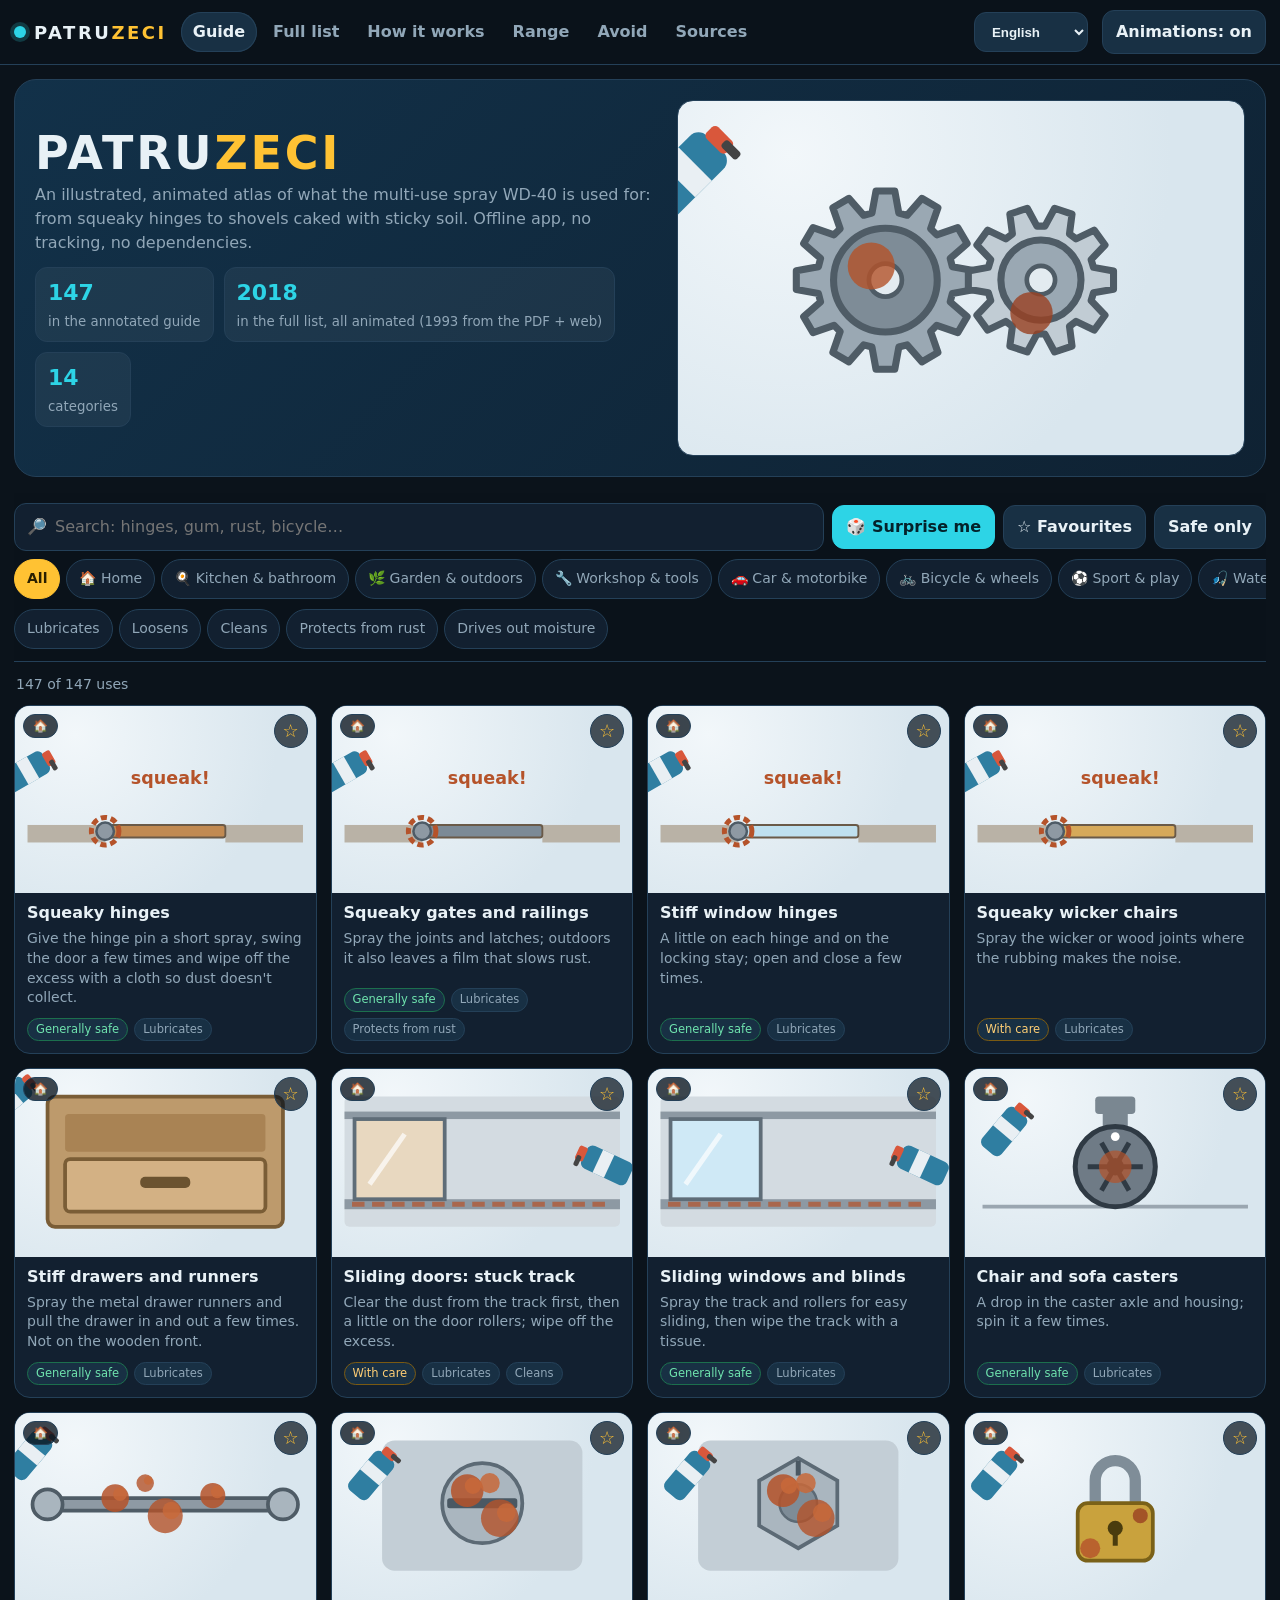
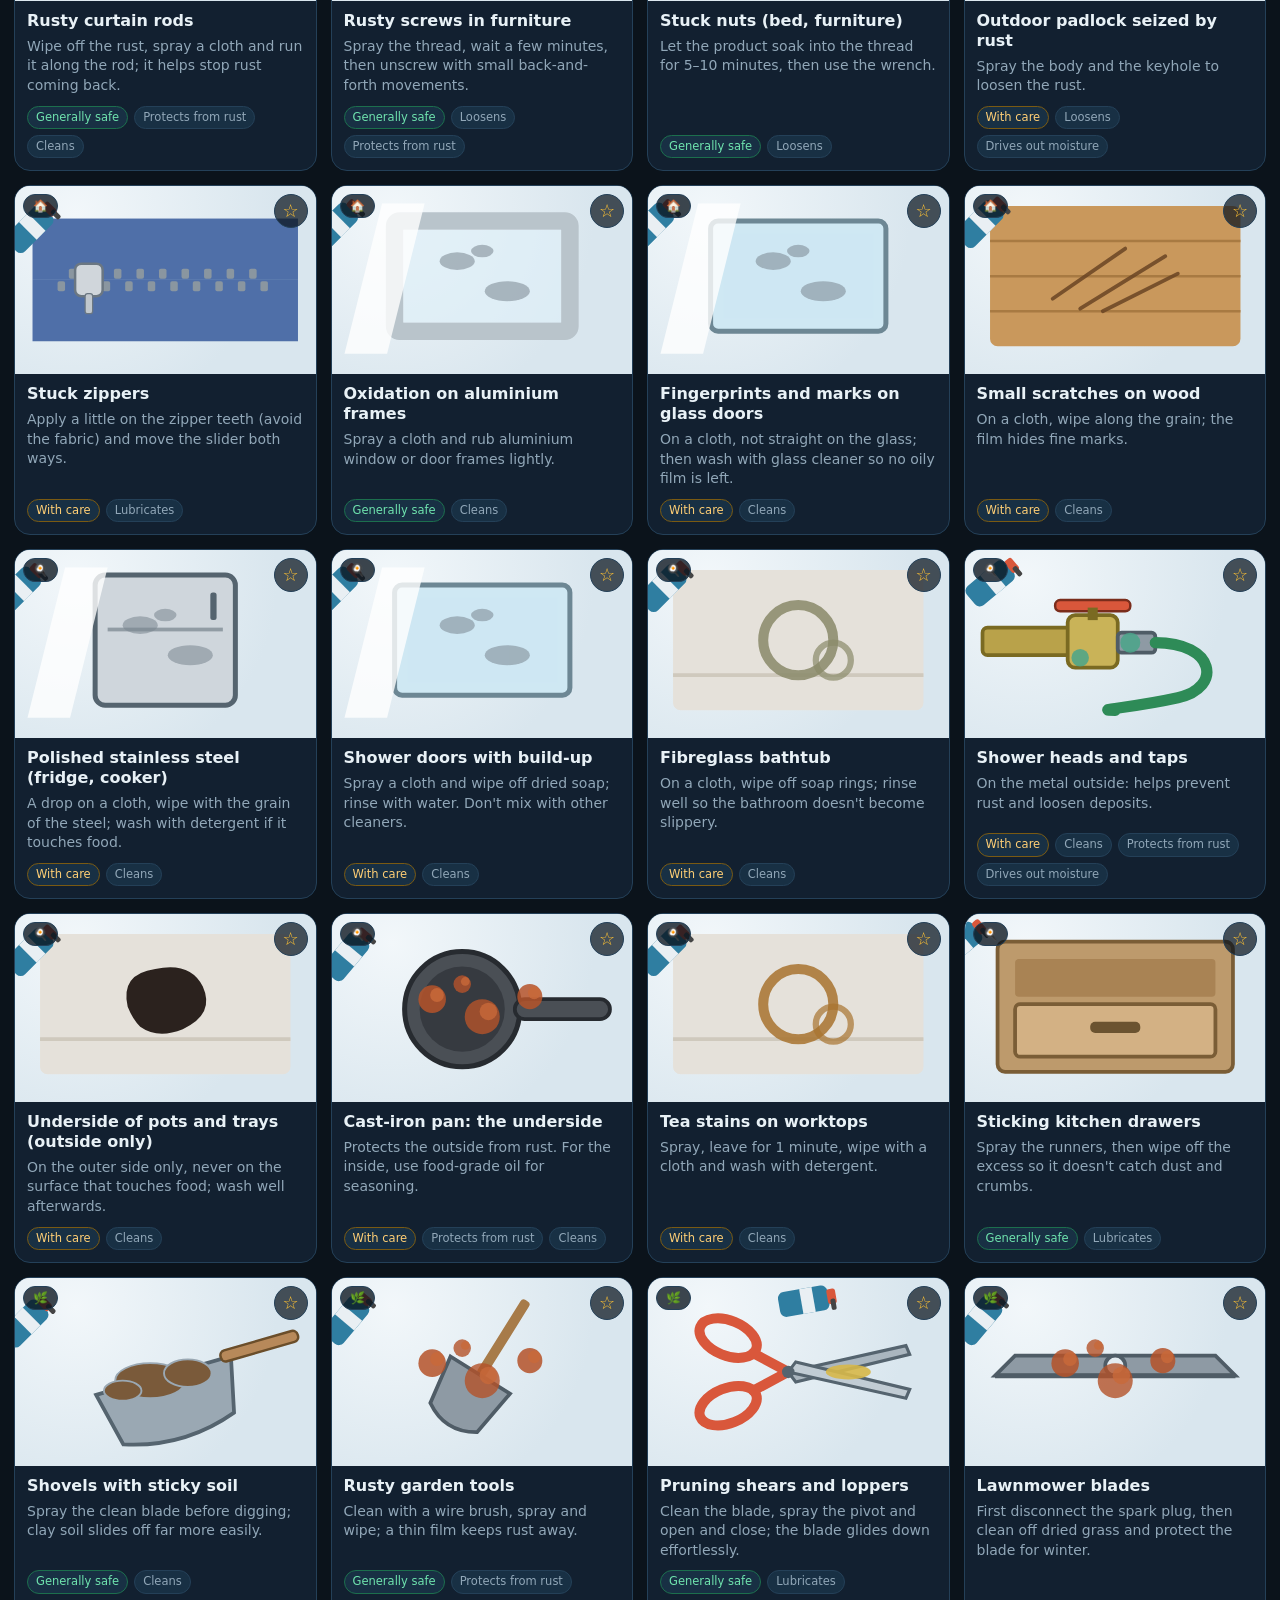
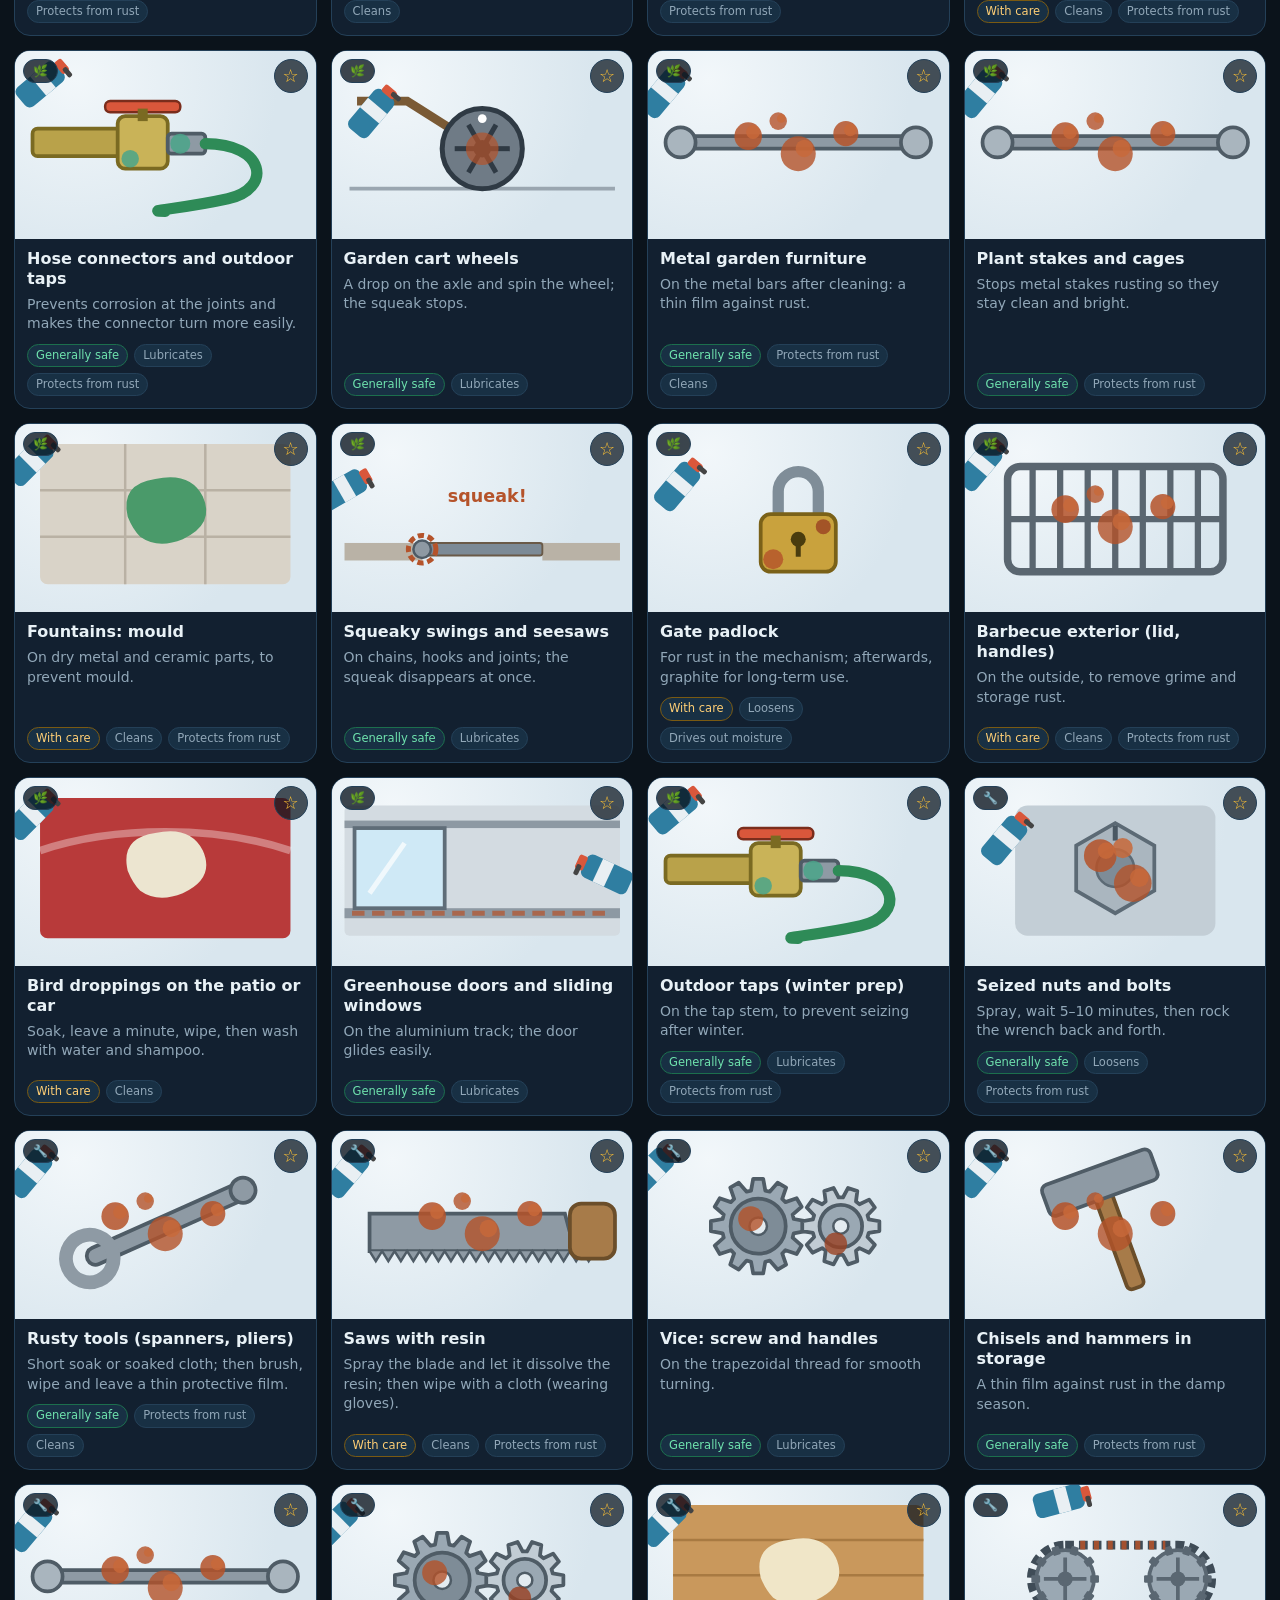
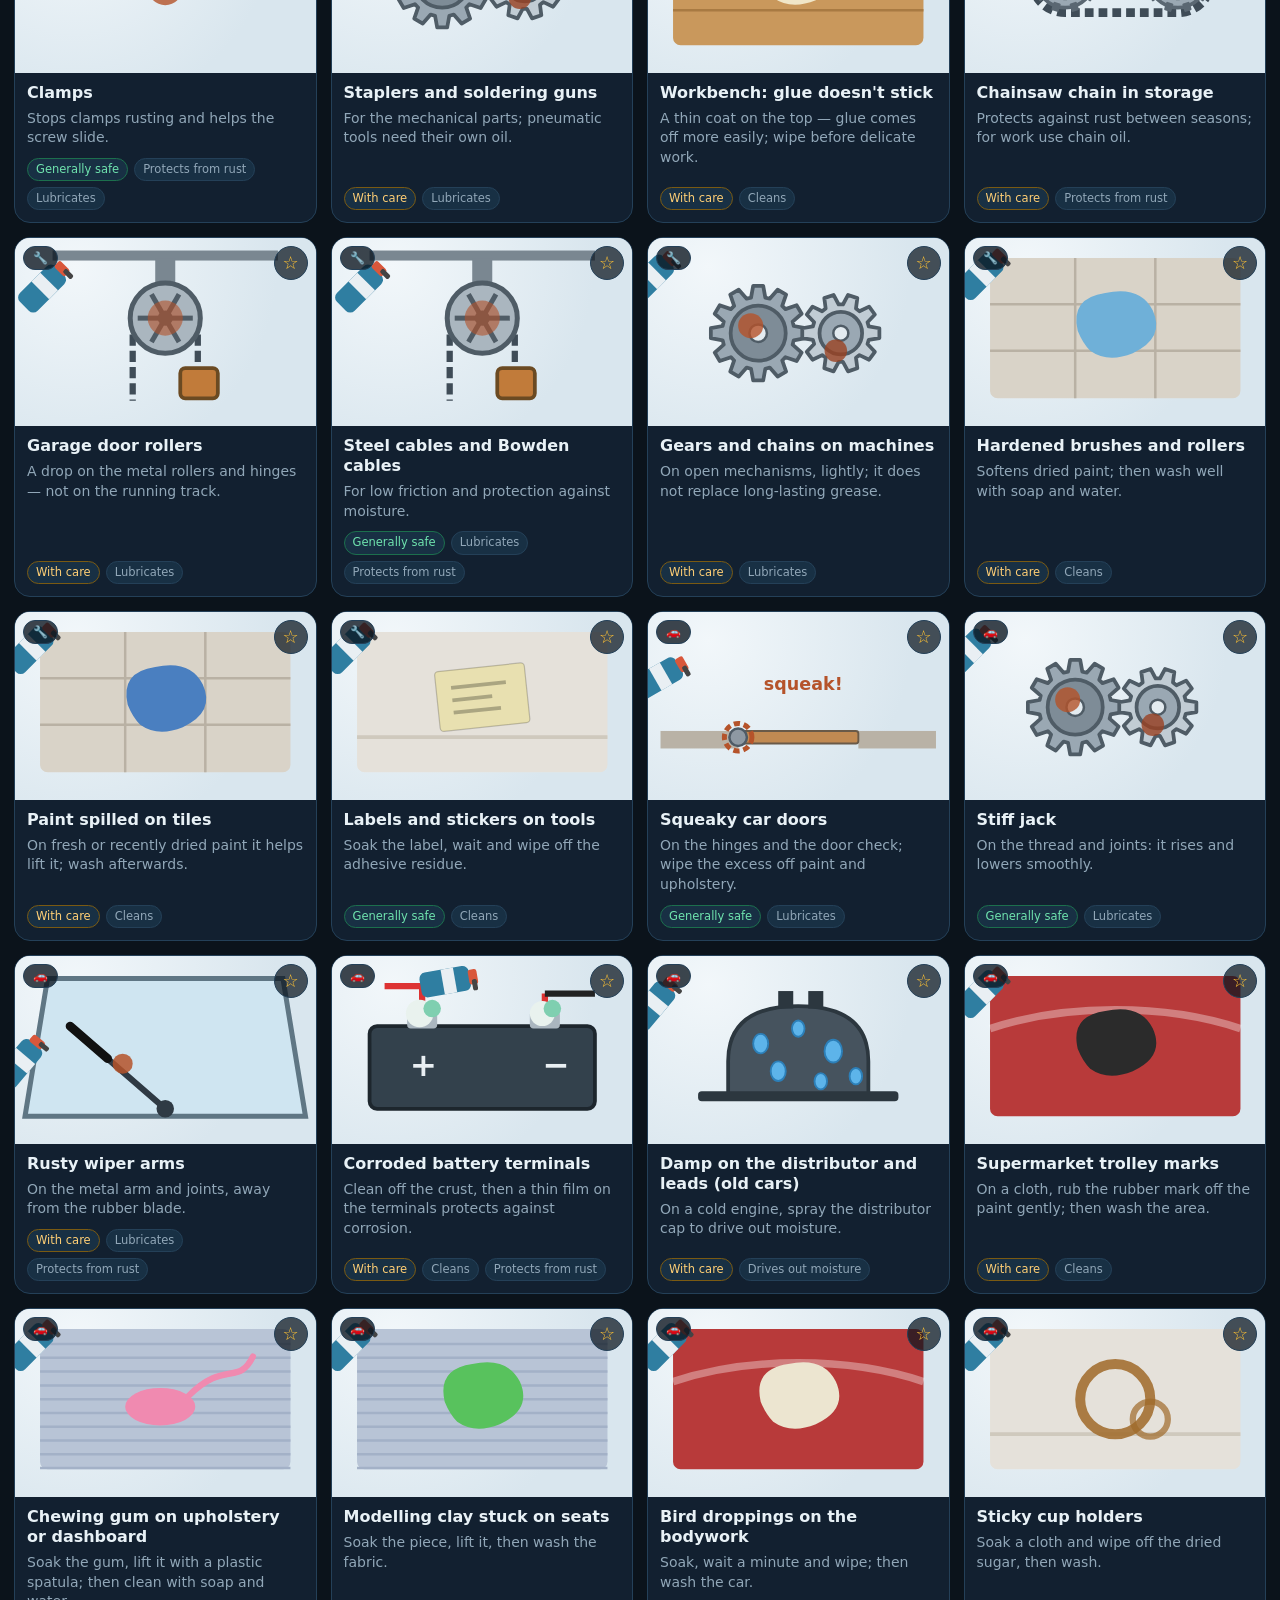
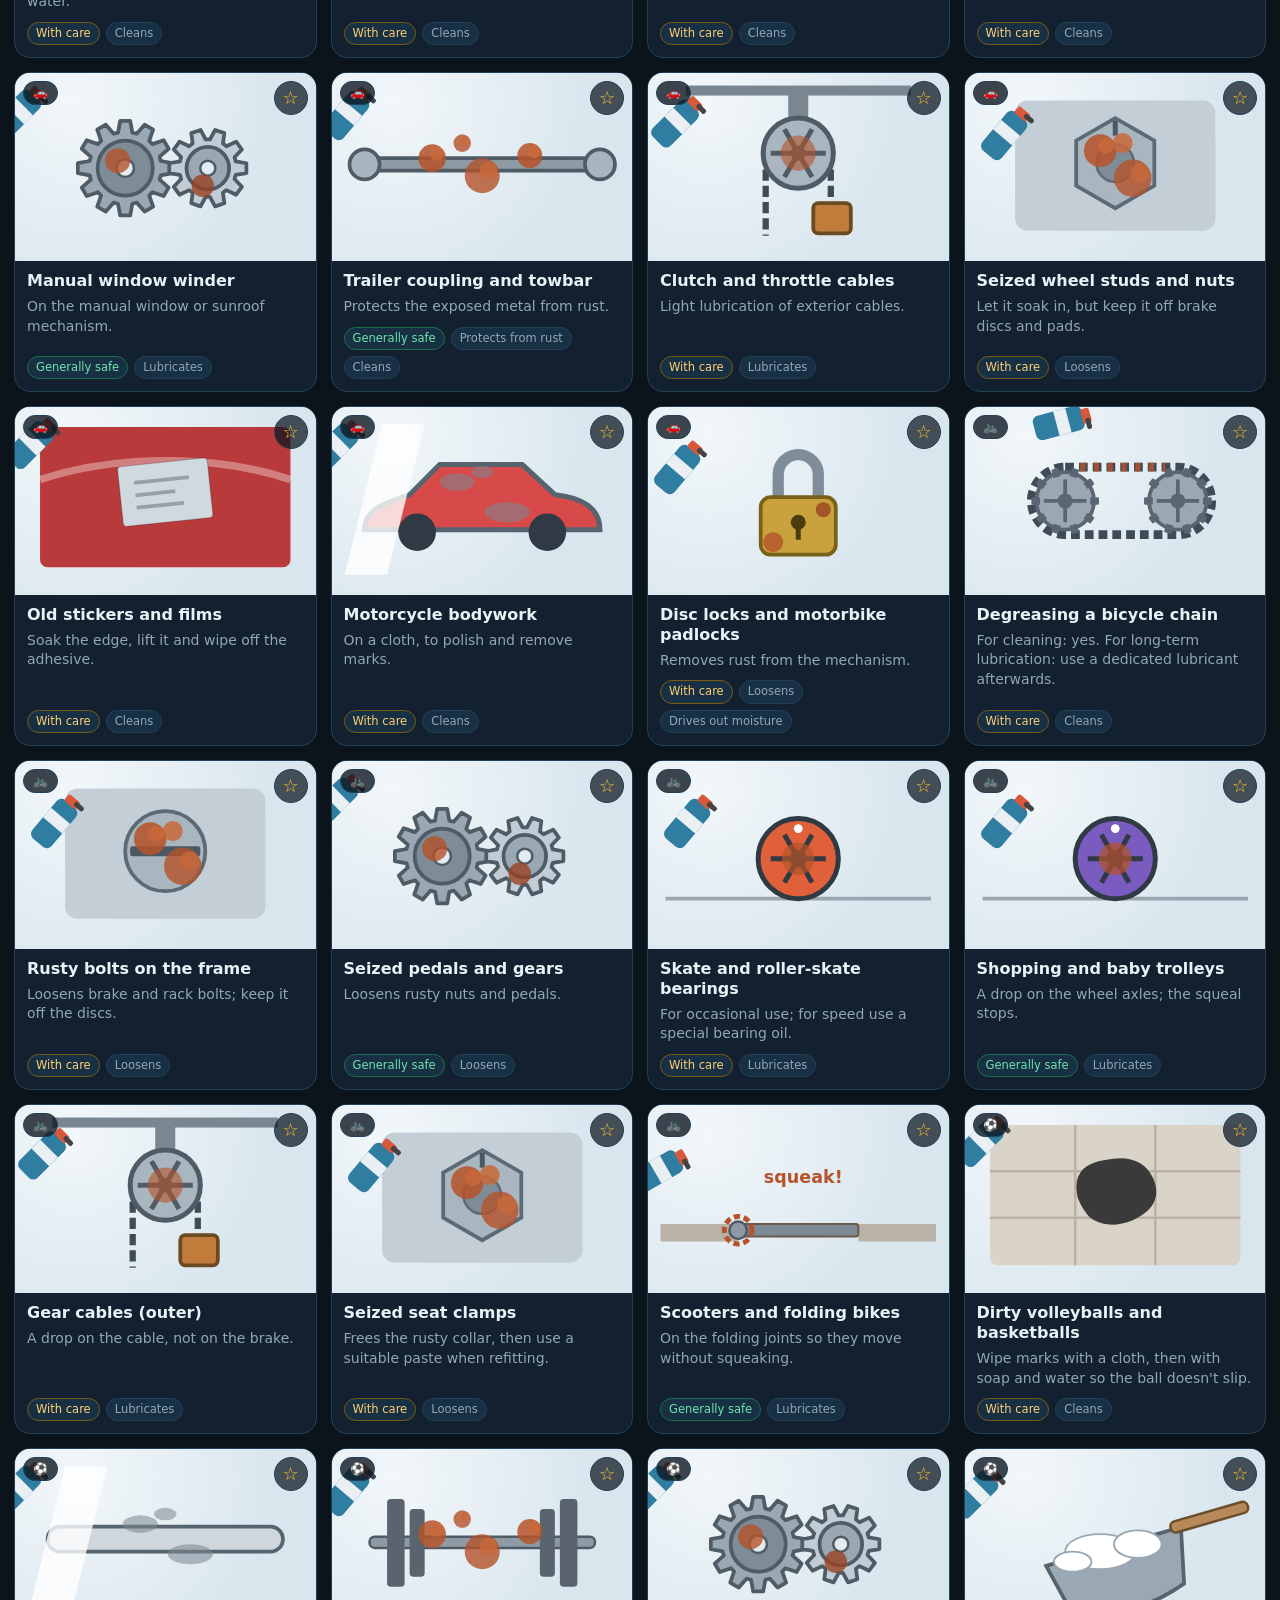
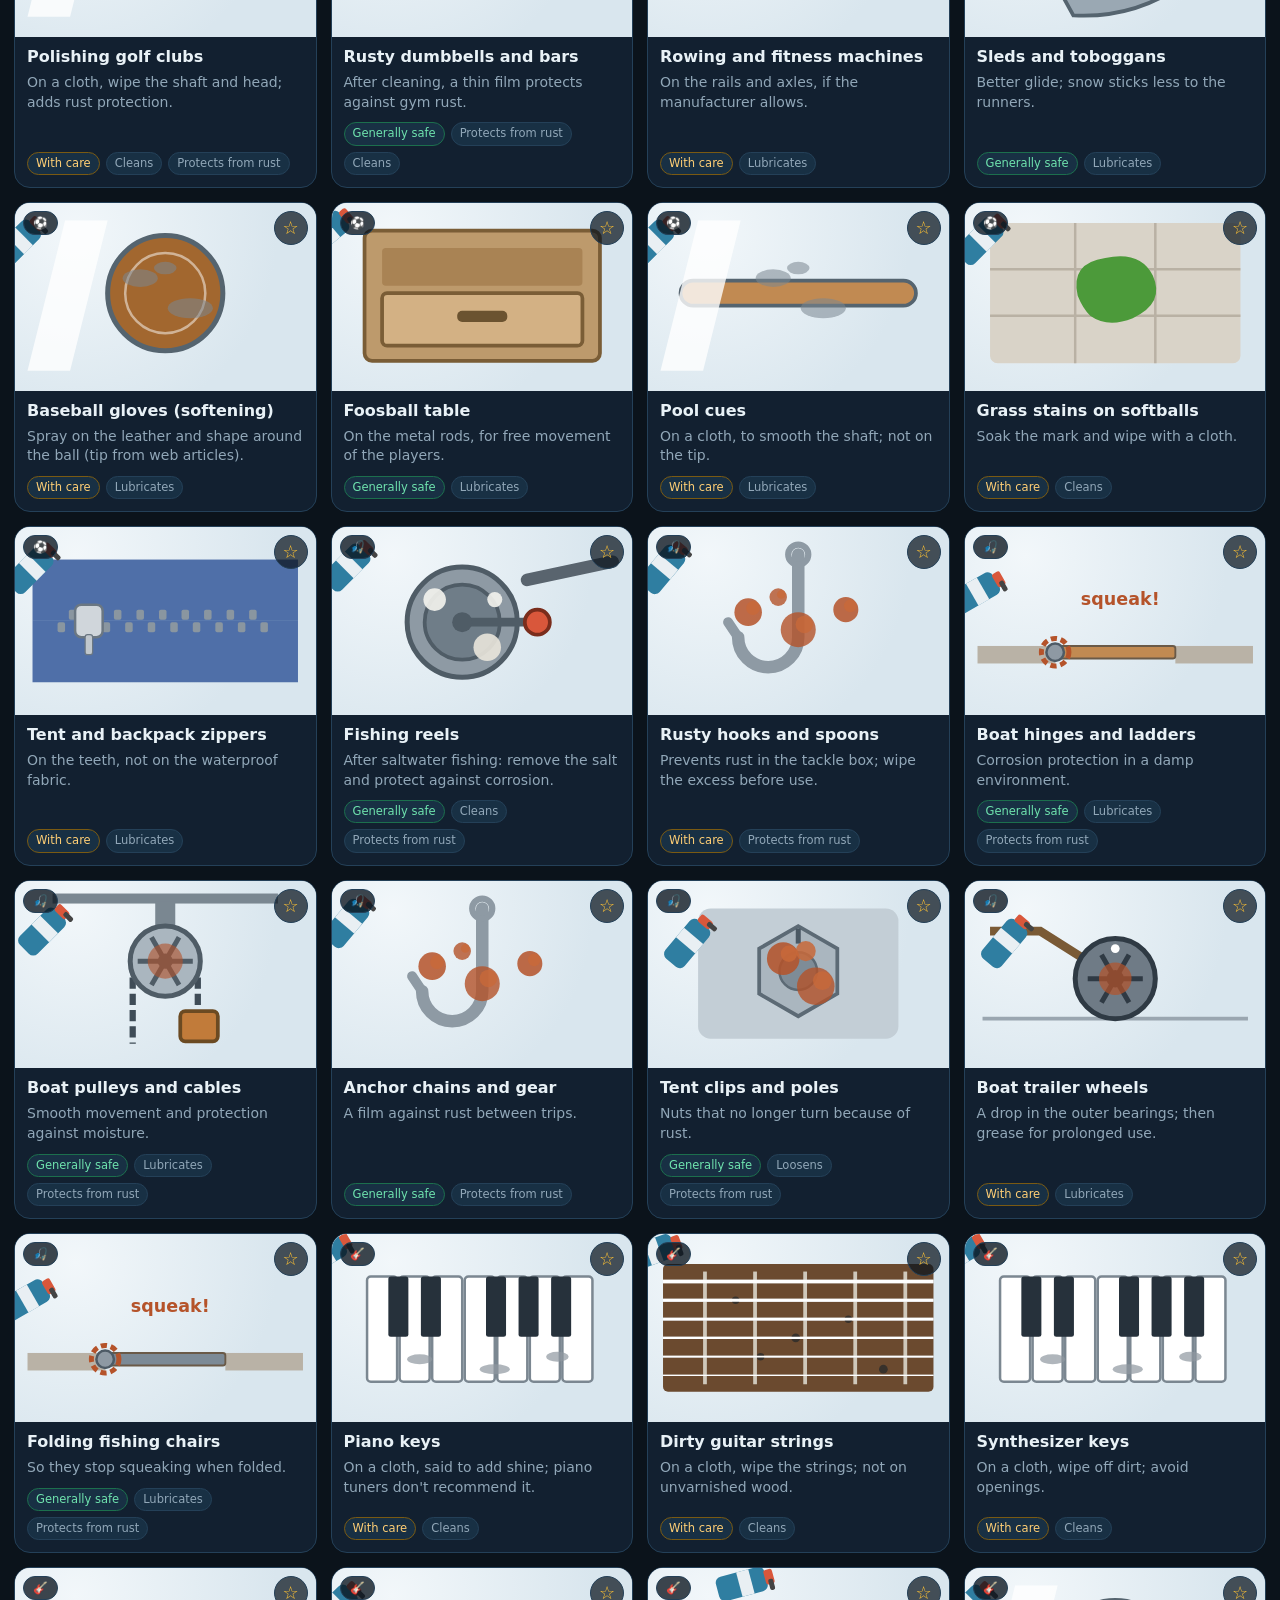
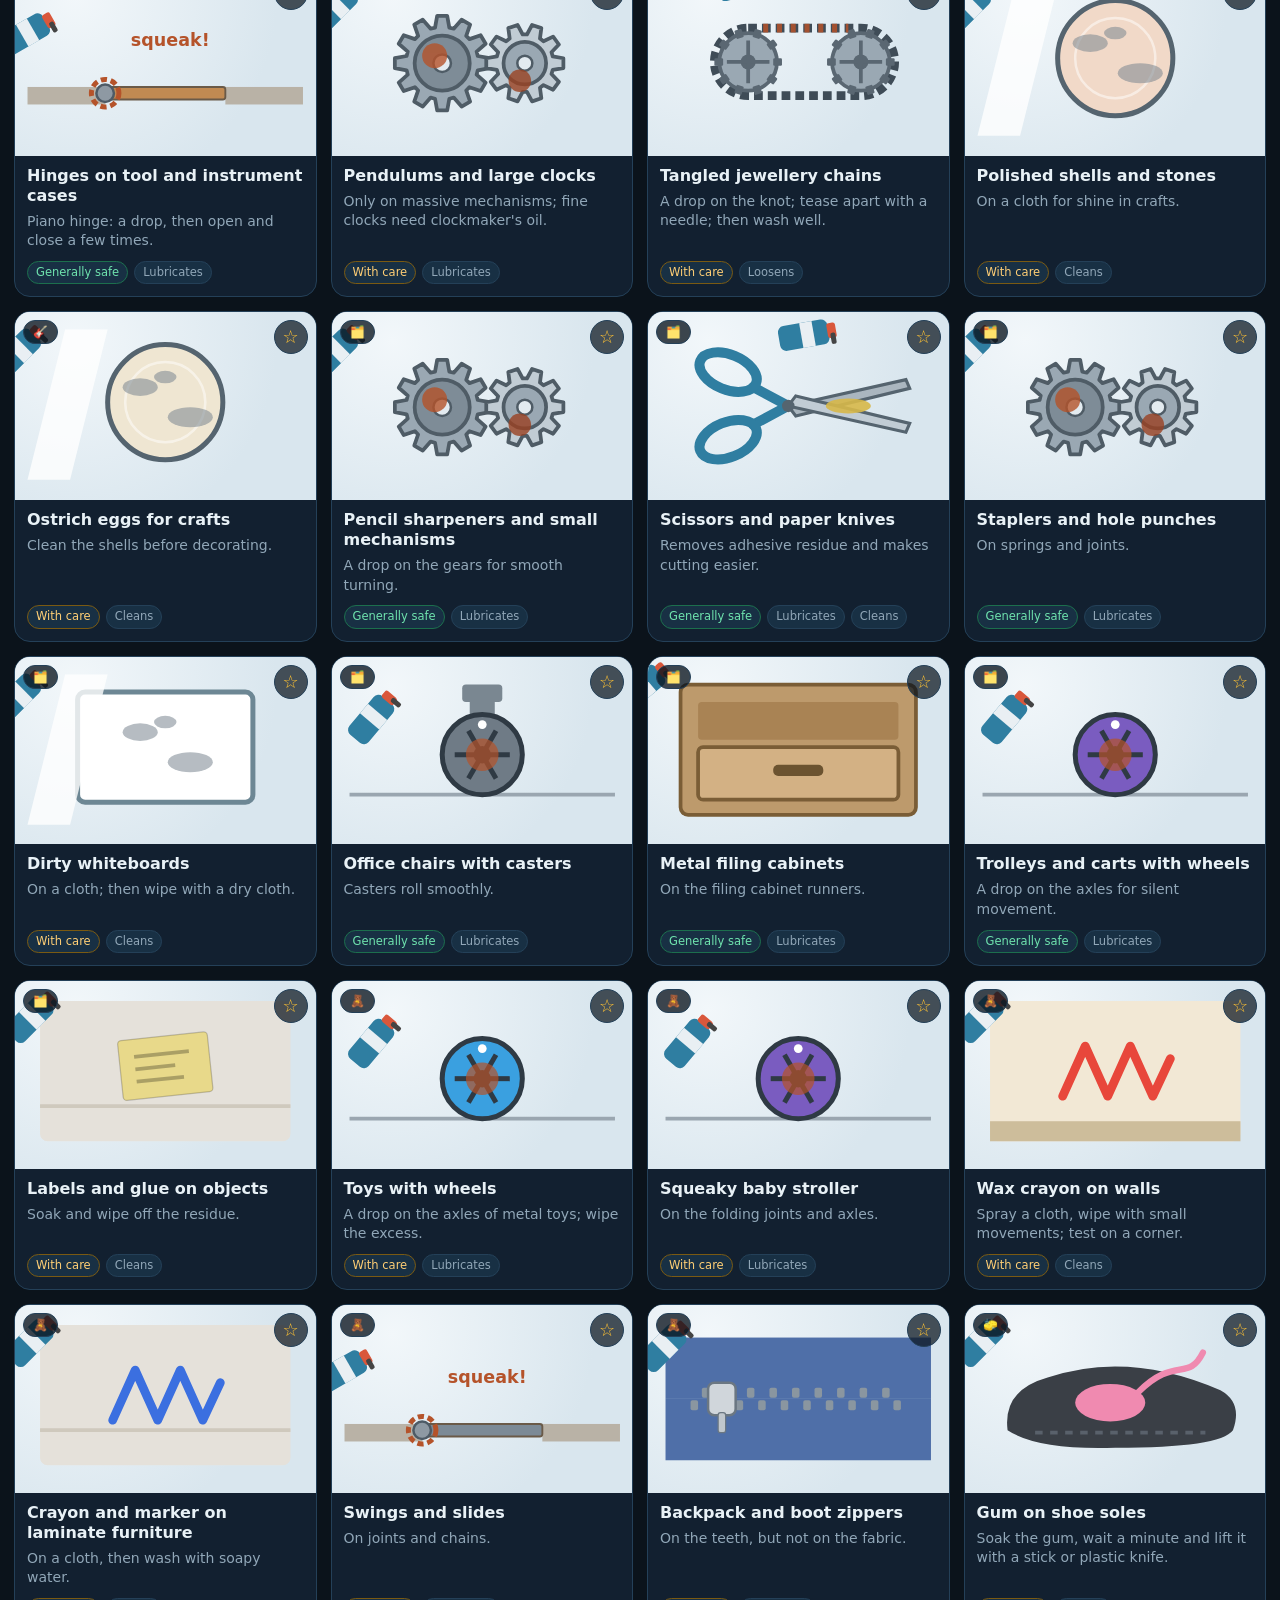
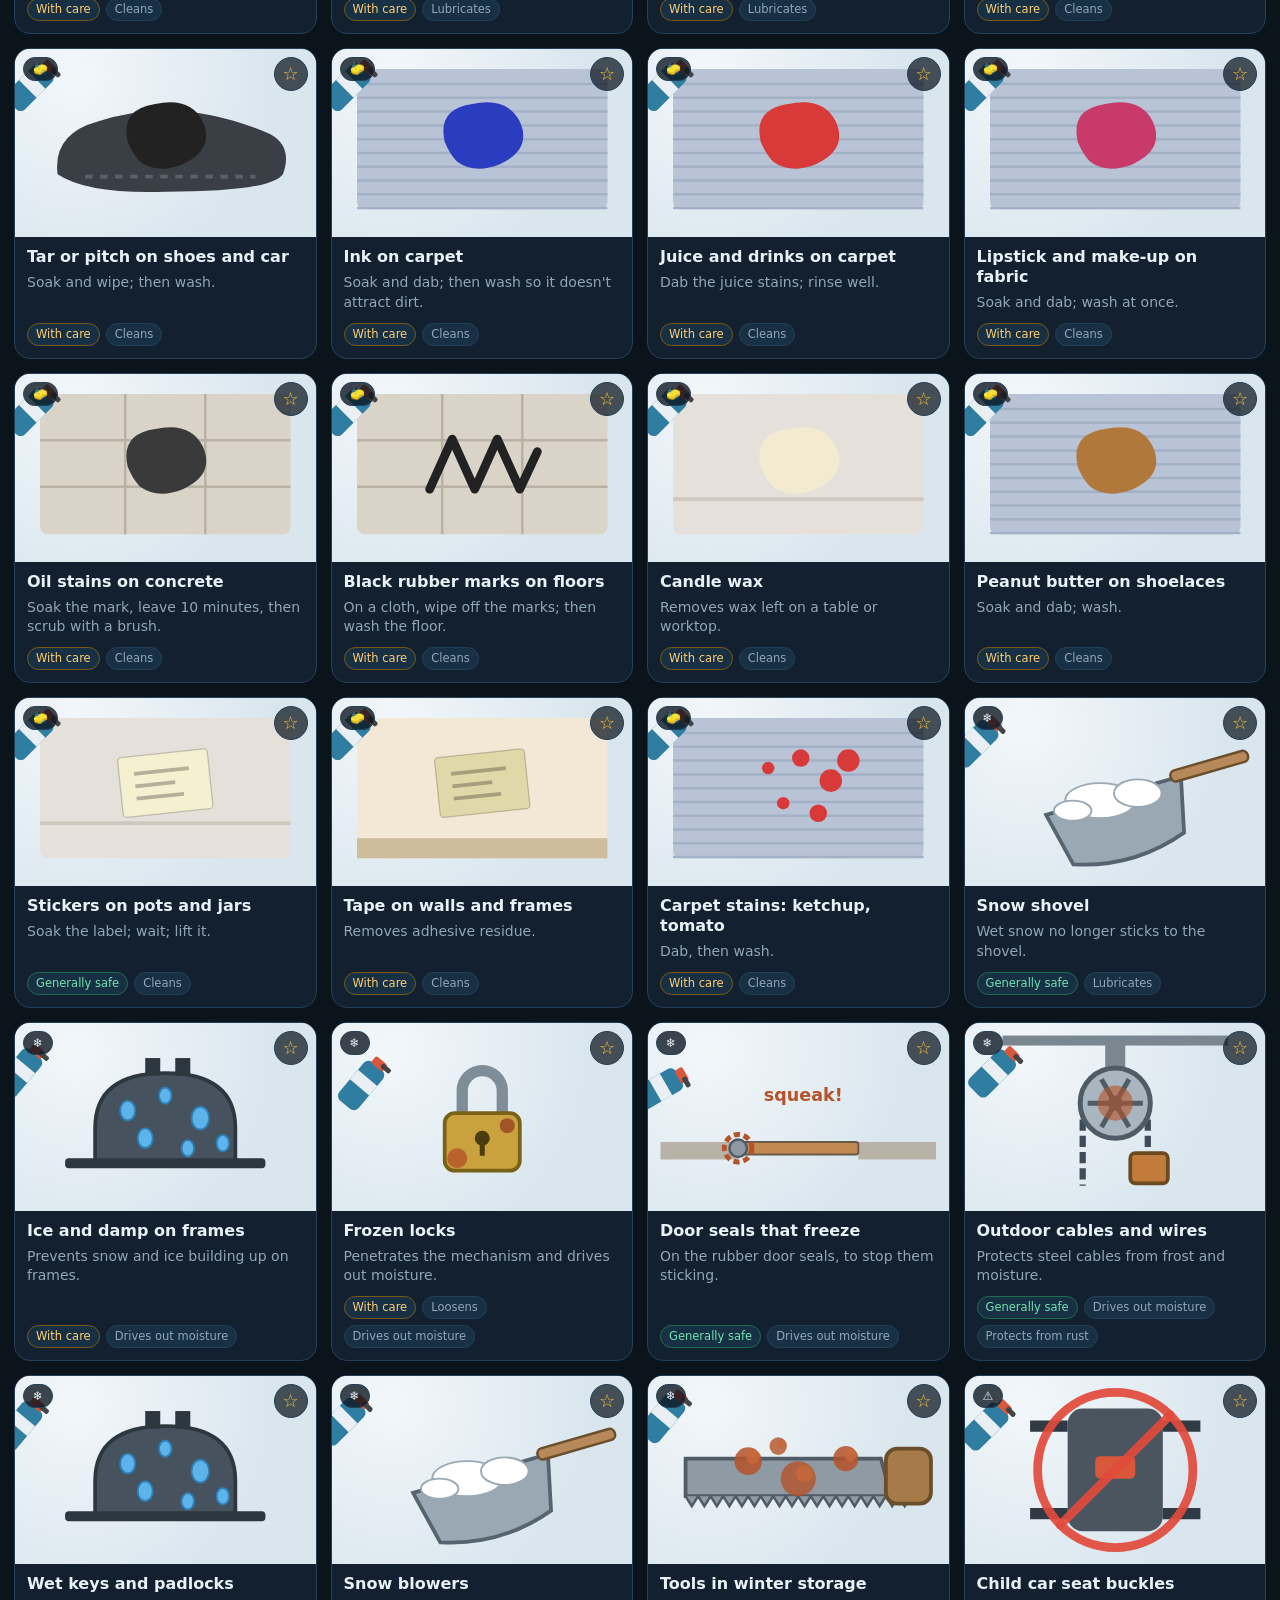
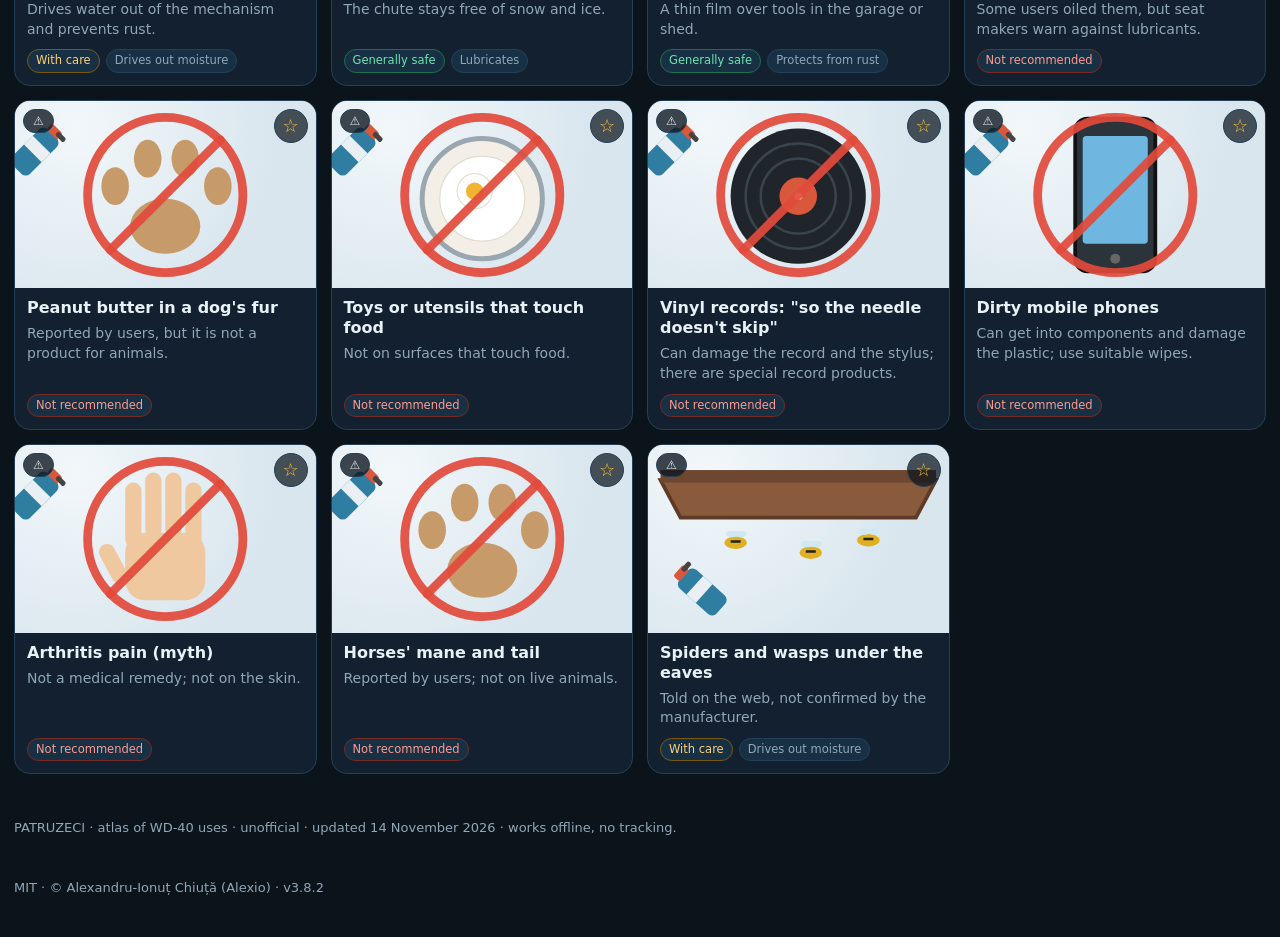
==== commit 45de3087: "PatruZeci 3.8.2: niveluri de risc corectate (141 de intrări), titlul #1992 reparat, README ×8 la zi," ====
--- a/index.html
+++ b/index.html
@@ -1,5 +1,5 @@
 <!doctype html>
-<html lang="ro" data-fff-hash="a5396f9d7e60c2ed8362cecd3d128204b7808eaea9b5223d7d1c8a41e11442e0"><head><meta charset="utf-8">
+<html lang="ro" data-fff-hash="5ef2f1c2eaa95634c13f3d8deb00f95a932daf026996b7c4eb34e6fee8827750"><head><meta charset="utf-8">
 <!--fff:kit:start v=1 modules=core,store,view,a11y,share-->
 <meta name="fff-app" content="patruzeci">
 <meta name="fff-modules" content="core,store,view,a11y,share">
@@ -2512,15 +2512,15 @@
 <script type="application/json" id="fff-i18n">{"view":{"ro":{"bar":"Zoom și dimensiunea textului","in":"Mărește","out":"Micșorează","fit":"Zoom automat","zoom":"Zoom"},"en":{"bar":"Zoom and text size","in":"Zoom in","out":"Zoom out","fit":"Automatic zoom","zoom":"Zoom"},"fr":{"bar":"Zoom et taille du texte","in":"Agrandir","out":"Réduire","fit":"Zoom automatique","zoom":"Zoom"},"it":{"bar":"Zoom e dimensione del testo","in":"Ingrandisci","out":"Riduci","fit":"Zoom automatico","zoom":"Zoom"},"es":{"bar":"Zoom y tamaño del texto","in":"Ampliar","out":"Reducir","fit":"Zoom automático","zoom":"Zoom"},"pt":{"bar":"Zoom e tamanho do texto","in":"Ampliar","out":"Reduzir","fit":"Zoom automático","zoom":"Zoom"},"de":{"bar":"Zoom und Textgröße","in":"Vergrößern","out":"Verkleinern","fit":"Automatischer Zoom","zoom":"Zoom"},"hu":{"bar":"Nagyítás és szövegméret","in":"Nagyítás","out":"Kicsinyítés","fit":"Automatikus nagyítás","zoom":"Nagyítás"}},"a11y":{"ro":{"skip":"Sari la conținut","btn":"Accesibilitate","up":"Înapoi sus","t":"Opțiuni de accesibilitate","sz":"Mărimea textului","sm":"Mai mic","lg":"Mai mare","pc":"{n}%","hc":"Contrast ridicat","rm":"Fără animații","rf":"Text lizibil (spațiere mărită)","ul":"Linkuri subliniate, focus accentuat","tts":"🔊 Citește textul","tts2":"■ Oprește citirea","tth":"Citește textul selectat sau pe cel vizibil pe ecran.","tt0":"Citirea cu voce nu e disponibilă în acest browser.","ttn":"Nu am găsit text de citit pe ecran.","rs":"Resetează tot","cl":"Închide"},"en":{"skip":"Skip to content","btn":"Accessibility","up":"Back to top","t":"Accessibility options","sz":"Text size","sm":"Smaller","lg":"Larger","pc":"{n}%","hc":"High contrast","rm":"No animations","rf":"Readable text (wider spacing)","ul":"Underlined links, strong focus","tts":"🔊 Read the text","tts2":"■ Stop reading","tth":"Reads the selected text, or the text visible on screen.","tt0":"Speech is not available in this browser.","ttn":"No text to read on screen.","rs":"Reset all","cl":"Close"},"fr":{"skip":"Aller au contenu","btn":"Accessibilité","up":"Retour en haut","t":"Options d’accessibilité","sz":"Taille du texte","sm":"Plus petit","lg":"Plus grand","pc":"{n}%","hc":"Contraste élevé","rm":"Sans animations","rf":"Texte lisible (espacement élargi)","ul":"Liens soulignés, focus renforcé","tts":"🔊 Lire le texte","tts2":"■ Arrêter la lecture","tth":"Lit le texte sélectionné ou celui visible à l’écran.","tt0":"La lecture vocale n’est pas disponible dans ce navigateur.","ttn":"Aucun texte à lire à l’écran.","rs":"Tout réinitialiser","cl":"Fermer"},"it":{"skip":"Vai al contenuto","btn":"Accessibilità","up":"Torna su","t":"Opzioni di accessibilità","sz":"Dimensione del testo","sm":"Più piccolo","lg":"Più grande","pc":"{n}%","hc":"Contrasto elevato","rm":"Senza animazioni","rf":"Testo leggibile (spaziatura ampia)","ul":"Link sottolineati, focus marcato","tts":"🔊 Leggi il testo","tts2":"■ Ferma la lettura","tth":"Legge il testo selezionato o quello visibile sullo schermo.","tt0":"La lettura vocale non è disponibile in questo browser.","ttn":"Nessun testo da leggere sullo schermo.","rs":"Ripristina tutto","cl":"Chiudi"},"es":{"skip":"Saltar al contenido","btn":"Accesibilidad","up":"Volver arriba","t":"Opciones de accesibilidad","sz":"Tamaño del texto","sm":"Más pequeño","lg":"Más grande","pc":"{n}%","hc":"Contraste alto","rm":"Sin animaciones","rf":"Texto legible (espaciado amplio)","ul":"Enlaces subrayados, foco marcado","tts":"🔊 Leer el texto","tts2":"■ Detener la lectura","tth":"Lee el texto seleccionado o el visible en pantalla.","tt0":"La lectura en voz alta no está disponible en este navegador.","ttn":"No hay texto que leer en pantalla.","rs":"Restablecer todo","cl":"Cerrar"},"pt":{"skip":"Saltar para o conteúdo","btn":"Acessibilidade","up":"Voltar ao topo","t":"Opções de acessibilidade","sz":"Tamanho do texto","sm":"Mais pequeno","lg":"Maior","pc":"{n}%","hc":"Contraste elevado","rm":"Sem animações","rf":"Texto legível (espaçamento maior)","ul":"Ligações sublinhadas, foco reforçado","tts":"🔊 Ler o texto","tts2":"■ Parar a leitura","tth":"Lê o texto selecionado ou o visível no ecrã.","tt0":"A leitura em voz alta não está disponível neste navegador.","ttn":"Não há texto para ler no ecrã.","rs":"Repor tudo","cl":"Fechar"},"de":{"skip":"Zum Inhalt springen","btn":"Barrierefreiheit","up":"Nach oben","t":"Barrierefreiheits-Optionen","sz":"Textgröße","sm":"Kleiner","lg":"Größer","pc":"{n} %","hc":"Hoher Kontrast","rm":"Keine Animationen","rf":"Gut lesbarer Text (weiter Abstand)","ul":"Unterstrichene Links, starker Fokus","tts":"🔊 Text vorlesen","tts2":"■ Vorlesen beenden","tth":"Liest den markierten oder den sichtbaren Text vor.","tt0":"Sprachausgabe ist in diesem Browser nicht verfügbar.","ttn":"Kein Text zum Vorlesen auf dem Bildschirm.","rs":"Alles zurücksetzen","cl":"Schließen"},"hu":{"skip":"Ugrás a tartalomra","btn":"Hozzáférhetőség","up":"Vissza a tetejére","t":"Hozzáférhetőségi beállítások","sz":"Szövegméret","sm":"Kisebb","lg":"Nagyobb","pc":"{n}%","hc":"Magas kontraszt","rm":"Animációk nélkül","rf":"Olvasható szöveg (tágabb térköz)","ul":"Aláhúzott linkek, erős fókusz","tts":"🔊 Szöveg felolvasása","tts2":"■ Felolvasás leállítása","tth":"Felolvassa a kijelölt vagy a képernyőn látható szöveget.","tt0":"A hangfelolvasás nem érhető el ebben a böngészőben.","ttn":"Nincs felolvasható szöveg a képernyőn.","rs":"Minden visszaállítása","cl":"Bezárás"}},"share":{"ro":{"bar":"Distribuie pe rețele","share":"Distribuie pe {n}","native":"Distribuie…","copy":"Copiază linkul","copied":"Link copiat","copyfail":"Nu am putut copia linkul","close":"Ascunde butoanele de distribuire","open":"Arată butoanele de distribuire","n_mail":"E-mail","n_wa":"WhatsApp","n_tg":"Telegram","n_fb":"Facebook","n_x":"X","n_in":"LinkedIn"},"en":{"bar":"Share on social networks","share":"Share on {n}","native":"Share…","copy":"Copy link","copied":"Link copied","copyfail":"Could not copy the link","close":"Hide share buttons","open":"Show share buttons","n_mail":"Email","n_wa":"WhatsApp","n_tg":"Telegram","n_fb":"Facebook","n_x":"X","n_in":"LinkedIn"},"fr":{"bar":"Partager sur les réseaux","share":"Partager sur {n}","native":"Partager…","copy":"Copier le lien","copied":"Lien copié","copyfail":"Impossible de copier le lien","close":"Masquer les boutons de partage","open":"Afficher les boutons de partage","n_mail":"E-mail","n_wa":"WhatsApp","n_tg":"Telegram","n_fb":"Facebook","n_x":"X","n_in":"LinkedIn"},"it":{"bar":"Condividi sui social","share":"Condividi su {n}","native":"Condividi…","copy":"Copia il link","copied":"Link copiato","copyfail":"Impossibile copiare il link","close":"Nascondi i pulsanti di condivisione","open":"Mostra i pulsanti di condivisione","n_mail":"E-mail","n_wa":"WhatsApp","n_tg":"Telegram","n_fb":"Facebook","n_x":"X","n_in":"LinkedIn"},"es":{"bar":"Compartir en redes","share":"Compartir en {n}","native":"Compartir…","copy":"Copiar el enlace","copied":"Enlace copiado","copyfail":"No se pudo copiar el enlace","close":"Ocultar los botones de compartir","open":"Mostrar los botones de compartir","n_mail":"Correo electrónico","n_wa":"WhatsApp","n_tg":"Telegram","n_fb":"Facebook","n_x":"X","n_in":"LinkedIn"},"pt":{"bar":"Partilhar nas redes","share":"Partilhar no {n}","native":"Partilhar…","copy":"Copiar a ligação","copied":"Ligação copiada","copyfail":"Não foi possível copiar a ligação","close":"Ocultar os botões de partilha","open":"Mostrar os botões de partilha","n_mail":"E-mail","n_wa":"WhatsApp","n_tg":"Telegram","n_fb":"Facebook","n_x":"X","n_in":"LinkedIn"},"de":{"bar":"In sozialen Netzwerken teilen","share":"Auf {n} teilen","native":"Teilen…","copy":"Link kopieren","copied":"Link kopiert","copyfail":"Link konnte nicht kopiert werden","close":"Teilen-Schaltflächen ausblenden","open":"Teilen-Schaltflächen anzeigen","n_mail":"E-Mail","n_wa":"WhatsApp","n_tg":"Telegram","n_fb":"Facebook","n_x":"X","n_in":"LinkedIn"},"hu":{"bar":"Megosztás a közösségi oldalakon","share":"Megosztás: {n}","native":"Megosztás…","copy":"Hivatkozás másolása","copied":"Hivatkozás másolva","copyfail":"A hivatkozás másolása nem sikerült","close":"Megosztó gombok elrejtése","open":"Megosztó gombok megjelenítése","n_mail":"E-mail","n_wa":"WhatsApp","n_tg":"Telegram","n_fb":"Facebook","n_x":"X","n_in":"LinkedIn"}}}</script>
 <!--fff:kit:end-->
 <!--fff:info:start-->
-<script type="application/json" id="fff-info">{"schema":1,"slug":"patruzeci","name":"PATRUZECI — WD-40","version":"3.8.1","updated":"2026-11-17","description":"Offline, illustrated and animated atlas of WD-40 uses. Unofficial. RO EN FR IT ES PT DE HU.","egress":[],"permissions":["serviceWorker","localStorage","WebGL"],"storageKeys":["patruzeci-fav","patruzeci-lang"],"sizeBytes":1458885,"sha256":"a5396f9d7e60c2ed8362cecd3d128204b7808eaea9b5223d7d1c8a41e11442e0","csp":{"present":true,"directives":{"default-src":"'none'","script-src":"sha256×6","style-src":"'unsafe-inline'","img-src":"'self' data:","worker-src":"'self'","connect-src":"'none'","base-uri":"'none'","form-action":"'none'","manifest-src":"'self'"},"scriptInline":"hash","connect":"'none'"},"features":{"export":false,"import":false,"i18n":["ro","en","fr","it","es","pt","hu","de"],"pwa":{"manifest":true,"serviceWorker":true},"modules":["core","store","view","a11y","share"]},"kit":{"version":"1.8.0","modules":["core","store","view","a11y","share"]},"selfSerializing":false}</script>
+<script type="application/json" id="fff-info">{"schema":1,"slug":"patruzeci","name":"PATRUZECI — WD-40","version":"3.8.2","updated":"2026-11-18","description":"Offline, illustrated and animated atlas of WD-40 uses. Unofficial. RO EN FR IT ES PT DE HU.","egress":[],"permissions":["serviceWorker","localStorage","WebGL"],"storageKeys":["patruzeci-fav","patruzeci-lang"],"sizeBytes":1603918,"sha256":"5ef2f1c2eaa95634c13f3d8deb00f95a932daf026996b7c4eb34e6fee8827750","csp":{"present":true,"directives":{"default-src":"'none'","script-src":"sha256×6","style-src":"'unsafe-inline'","img-src":"'self' data:","worker-src":"'self'","connect-src":"'none'","base-uri":"'none'","form-action":"'none'","manifest-src":"'self'"},"scriptInline":"hash","connect":"'none'"},"features":{"export":false,"import":false,"i18n":["ro","en","fr","it","es","pt","hu","de"],"pwa":{"manifest":true,"serviceWorker":true},"modules":["core","store","view","a11y","share"]},"kit":{"version":"1.8.0","modules":["core","store","view","a11y","share"]},"selfSerializing":false}</script>
 <!--fff:info:end-->
-<meta http-equiv="Content-Security-Policy" content="default-src 'none'; script-src 'sha256-HCzt/jCBXELb/HdvTudfZ0FnTwUYxRlfhJyx03/+A8U=' 'sha256-QrjB1MbPYLmnffTbp57xa6SwKTdVSUGUyaLDtOnyJ+k=' 'sha256-jbKWqIpQp2eTNtovl54tI1IB1HZOZSr5LNlCG4UBmP0=' 'sha256-M3AXZa3t67Ns+i9pmcFT33Y25ZodW6WM15Oev+MbtJ4=' 'sha256-YO40Pa9U54kBXfBS8s7ySLVhwIuT7JC9cMSApha5DIk=' 'sha256-Y6CiNgceto5hvX4ZP19iJoaudDc/+FF5PMUV6/6rv1Q='; style-src 'unsafe-inline'; img-src 'self' data:; worker-src 'self'; connect-src 'none'; base-uri 'none'; form-action 'none'; manifest-src 'self'">
+<meta http-equiv="Content-Security-Policy" content="default-src 'none'; script-src 'sha256-HCzt/jCBXELb/HdvTudfZ0FnTwUYxRlfhJyx03/+A8U=' 'sha256-QrjB1MbPYLmnffTbp57xa6SwKTdVSUGUyaLDtOnyJ+k=' 'sha256-jbKWqIpQp2eTNtovl54tI1IB1HZOZSr5LNlCG4UBmP0=' 'sha256-jhQT8oPE/mouXKXeGLRSHF48Vi8xI3pV/pDeAFvP5oM=' 'sha256-YO40Pa9U54kBXfBS8s7ySLVhwIuT7JC9cMSApha5DIk=' 'sha256-Y6CiNgceto5hvX4ZP19iJoaudDc/+FF5PMUV6/6rv1Q='; style-src 'unsafe-inline'; img-src 'self' data:; worker-src 'self'; connect-src 'none'; base-uri 'none'; form-action 'none'; manifest-src 'self'">
 <meta name="viewport" content="width=device-width,initial-scale=1,viewport-fit=cover">
 <meta name="theme-color" content="#0b131b">
 <title>PATRUZECI — WD-40</title>
 <meta name="description" content="Offline, illustrated and animated atlas of WD-40 uses. Unofficial. RO EN FR IT ES PT DE HU.">
-<meta name="application-version" content="3.8.1">
-<meta name="last-updated" content="2026-11-17">
+<meta name="application-version" content="3.8.2">
+<meta name="last-updated" content="2026-11-18">
 <link rel="manifest" href="manifest.webmanifest">
 <link rel="icon" type="image/png" href="icon-192.png">
 <link rel="apple-touch-icon" href="icon-192.png">
@@ -2828,7 +2828,7 @@
 </section>
 </main>
 <footer><div class="foot" data-i="foot"></div>
-<div class="foot" id="fver">MIT · © Alexandru-Ionuț Chiuță (Alexio) · <span id="app-version">v3.8.1</span></div></footer>
+<div class="foot" id="fver">MIT · © Alexandru-Ionuț Chiuță (Alexio) · <span id="app-version">v3.8.2</span></div></footer>
 <div class="modal" id="modal"><div class="sheet" id="sheet"></div></div>
 
 <script>
@@ -3289,11 +3289,11 @@
 [0,"Desprinde piulițe și șuruburi ruginite; curăță uneltele de grădină",0,"cr",0],
 [0,"Curăță clapele pianului",1,"c",0],
 [0,"Oprește scârțâitul scaunelor din răchită",2,"l",0],
-[0,"Lubrifiază jucăriile mici cu rotile",2,"l",0],
+[0,"Lubrifiază jucăriile mici cu rotile",2,"l",1,"Pentru obiecte atinse de copii: puțin produs, departe de ce ajunge în gură; șterge excesul și aerisește înainte de folosire."],
 [0,"Ține uneltele de grădină fără rugină",0,"r",0],
 [0,"Curăță banda de glisare a ușii de patio",3,"c",0],
-[0,"Scoate creionul cerat din uscătorul de rufe (scoate-l din priză!)",4,"c",0],
-[0,"Șterge urmele de pe gresia ceramică",5,"c",0],
+[0,"Scoate creionul cerat din uscătorul de rufe (scoate-l din priză!)",4,"c",2,"Orice sursă de căldură poate declanșa un incendiu; nu pe arzătoare, uscătoare, încălzitoare."],
+[0,"Șterge urmele de pe gresia ceramică",5,"c",1,"Lasă o peliculă alunecoasă: nu pe tălpi, trepte, podele, pedale sau mânere; șterge bine, apoi spală cu apă și săpun."],
 [0,"Ține clopoțeii de vânt metalici fără rugină",6,"r",0],
 [0,"Scoate creionul cerat de pe pereți",7,"c",0],
 [0,"Ajută la îmbinarea și demontarea rafturilor din plastic",2,"l",0],
@@ -3301,7 +3301,7 @@
 [0,"Lubrifiază articulația foarfecei de tuns",9,"l",0],
 [0,"Lubrifiază șuruburile mobilei de grădină",10,"l",0],
 [0,"Lubrifiază pistoanele hidraulice ale extensiei de rulotă",11,"l",0],
-[0,"Curăță căzile din fibră de sticlă",8,"c",0],
+[0,"Curăță căzile din fibră de sticlă",8,"c",1,"Lasă o peliculă alunecoasă: nu pe tălpi, trepte, podele, pedale sau mânere; șterge bine, apoi spală cu apă și săpun."],
 [0,"Curăță și protejează de rugină rezervorul de păcură",12,"cr",0],
 [0,"Curăță și protejează patul roabei",13,"cr",0],
 [0,"Previne rugina piulițelor răcitorului evaporativ",14,"r",0],
@@ -3317,20 +3317,20 @@
 [0,"Împiedică zăpada să se lipească de lopată",22,"l",0],
 [0,"Scoate petele de cafea de pe gresie",23,"",2],
 [0,"Împiedică corodarea capetelor de furtun",24,"r",0],
-[0,"Lubrifiază piesele mobile din locul de joacă",2,"l",0],
+[0,"Lubrifiază piesele mobile din locul de joacă",2,"l",1,"Pentru obiecte atinse de copii: puțin produs, departe de ce ajunge în gură; șterge excesul și aerisește înainte de folosire."],
 [0,"Scoate creionul cerat de pe plastic",25,"c",0],
-[0,"Dezlipește abțibildurile din căzi",26,"c",0],
+[0,"Dezlipește abțibildurile din căzi",26,"c",1,"Lasă o peliculă alunecoasă: nu pe tălpi, trepte, podele, pedale sau mânere; șterge bine, apoi spală cu apă și săpun."],
 [0,"Dezlipește banda adezivă veche",20,"c",0],
 [0,"Scoate creionul cerat de pe pantofi",27,"c",0],
 [0,"Curăță scrumierele",28,"c",0],
-[0,"Scoate creionul cerat de pe jucării",7,"c",0],
+[0,"Scoate creionul cerat de pe jucării",7,"c",1,"Pentru obiecte atinse de copii: puțin produs, departe de ce ajunge în gură; șterge excesul și aerisește înainte de folosire."],
 [0,"Curăță și protejează partea de dedesubt a tigăilor din fontă",29,"cr",0],
 [0,"Scoate cerneala de pe covor",30,"c",0],
 [0,"Ține cuștile pentru plante strălucitoare și fără rugină",6,"r",0],
 [0,"Curăță lamele cositoarei",31,"c",0],
-[0,"Curăță și protejează ustensilele vechi de bucătărie",32,"cr",0],
+[0,"Curăță și protejează ustensilele vechi de bucătărie",32,"cr",1,"WD-40 clasic nu este pentru contact cu alimentele. Folosește un lubrifiant/curățitor certificat alimentar (sau WD-40 Specialist Food Grade)."],
 [0,"Previne mucegaiul într-o fântână arteziană",33,"r",0],
-[0,"Șterge urmele lăsate pe podea de picioarele scaunelor",5,"c",0],
+[0,"Șterge urmele lăsate pe podea de picioarele scaunelor",5,"c",1,"Lasă o peliculă alunecoasă: nu pe tălpi, trepte, podele, pedale sau mânere; șterge bine, apoi spală cu apă și săpun."],
 [0,"Scoate creionul cerat de pe tablele de scris cu cretă",34,"c",0],
 [0,"Elimină statica de la butoanele de volum și acord",35,"l",0],
 [0,"Curăță funinginea de lumânare",36,"c",0],
@@ -3343,10 +3343,10 @@
 [0,"Ferește acele de cusut de rugină",0,"r",0],
 [0,"Scoate petele de suc din covor și textile",40,"c",0],
 [0,"Scoate mizeria de pe scurgătorul de vase din plastic",41,"c",0],
-[0,"Lubrifiază duza de duș a chiuvetei",33,"l",0],
+[0,"Lubrifiază duza de duș a chiuvetei",33,"l",1,"WD-40 clasic nu este pentru contact cu alimentele. Folosește un lubrifiant/curățitor certificat alimentar (sau WD-40 Specialist Food Grade)."],
 [0,"Scoate rugina de pe barele de perdea",24,"cr",0],
 [0,"Scoate adezivul de pe porțelanul prețios",26,"c",0],
-[0,"Curăță fundul oalelor și al tigăilor",42,"c",0],
+[0,"Curăță fundul oalelor și al tigăilor",42,"c",2,"WD-40 clasic nu este pentru contact cu alimentele. Folosește un lubrifiant/curățitor certificat alimentar (sau WD-40 Specialist Food Grade)."],
 [0,"Previne rugina cutiilor cu cheie ascunsă",43,"r",1],
 [0,"Curăță ușile de garaj din vinil",1,"c",1],
 [0,"Curăță excrementele de câine de pe adidași",1,"c",0],
@@ -3356,25 +3356,25 @@
 [0,"Scoate petele de roșii de pe haine",39,"c",0],
 [0,"Previne rugina la mașinile de spălat",13,"r",0],
 [0,"Ține plasele metalice de sârmă fără rugină",24,"r",0],
-[0,"Scoate protecția albastră arsă de pe ferestrele din acril",8,"c",0],
+[0,"Scoate protecția albastră arsă de pe ferestrele din acril",8,"c",1,"Ochelari de protecție, farurile, panouri transparente: pot crăpa sau se tulbură. Avertizat și de wd40.com."],
 [0,"Întreținere preventivă a arzătorului de gătit",23,"",2],
 [0,"Scoate petele de cafea din piele",23,"",2],
-[0,"Protejează pompa electrică a centralei",6,"r",0],
+[0,"Protejează pompa electrică a centralei",6,"r",1,"Orice sursă de căldură poate declanșa un incendiu; nu pe arzătoare, uscătoare, încălzitoare."],
 [0,"Scoate petele de cerneală din piele",45,"c",0],
 [0,"Previne coroziunea pieselor de cupru ale fântânii",13,"r",0],
 [0,"Lubrifiază părțile pliabile ale măsuței de călcat",46,"l",0],
 [0,"Scoate rugina de pe picioarele scaunelor",0,"cr",0],
 [0,"Curăță și lustruiește lămpile aurii și din alamă",8,"c",0],
-[0,"Scoate adezivul etichetei de preț de pe tălpile pantofilor",47,"c",0],
+[0,"Scoate adezivul etichetei de preț de pe tălpile pantofilor",47,"c",1,"Lasă o peliculă alunecoasă: nu pe tălpi, trepte, podele, pedale sau mânere; șterge bine, apoi spală cu apă și săpun."],
 [0,"Ține declanșatorul pistolului de lipit liber",48,"l",1],
 [0,"Curăță cadrul patului",1,"c",0],
 [0,"Protejează capetele de duș de rugină",49,"r",0],
 [0,"Ferește argintul de înnegrire",13,"r",0],
 [0,"Lubrifiază pivoții exteriori ai cositorilor",46,"l",0],
 [0,"Ferește lamele plugului de grădină de rugină",49,"r",0],
-[0,"Curăță dungile negre de pe parchetul de lemn",5,"c",0],
+[0,"Curăță dungile negre de pe parchetul de lemn",5,"c",1,"Lasă o peliculă alunecoasă: nu pe tălpi, trepte, podele, pedale sau mânere; șterge bine, apoi spală cu apă și săpun."],
 [0,"Protejează mecanismul din toaletă de coroziune",6,"r",0],
-[0,"Scoate vopseaua de pe gresie",30,"c",0],
+[0,"Scoate vopseaua de pe gresie",30,"c",1,"Lasă o peliculă alunecoasă: nu pe tălpi, trepte, podele, pedale sau mânere; șterge bine, apoi spală cu apă și săpun."],
 [0,"Protejează mistriile de mână de coroziune",0,"r",0],
 [0,"Curăță și protejează furcile",24,"cr",0],
 [0,"Lubrifiază canalele plasei la montarea șnurului de cauciuc",50,"l",0],
@@ -3382,16 +3382,16 @@
 [0,"Curăță figurinele metalice",21,"c",0],
 [0,"Dă luciu ușilor de duș",1,"c",0],
 [0,"Protejează ușa de patio de soare",13,"r",0],
-[0,"Curăță mucegaiul de pe garnitura frigiderului",28,"c",0],
+[0,"Curăță mucegaiul de pe garnitura frigiderului",28,"c",1,"WD-40 clasic nu este pentru contact cu alimentele. Folosește un lubrifiant/curățitor certificat alimentar (sau WD-40 Specialist Food Grade)."],
 [0,"Ajută la curățarea ruginii de pe rafturile din sârmă",24,"cr",0],
 [0,"Curăță cerneala de ziar de pe mese",51,"c",0],
-[0,"Scoate petele de rugină de pe podea după spălare",13,"cr",0],
+[0,"Scoate petele de rugină de pe podea după spălare",13,"cr",1,"Lasă o peliculă alunecoasă: nu pe tălpi, trepte, podele, pedale sau mânere; șterge bine, apoi spală cu apă și săpun."],
 [0,"Curăță și protejează antena TV",52,"cr",0],
 [0,"Scoate guma de mestecat de pe tapet",53,"c",0],
 [0,"Pătrunde și deblochează robinetul de închidere al toaletei",33,"p",0],
 [0,"Pulverizează pe lamele motosapei pentru a preveni rugina în extrasezon",49,"r",0],
 [0,"Curăță cureaua de aspirator topită de pe covor",8,"c",0],
-[0,"Scoate creionul cerat de pe ecranul televizorului",34,"c",0],
+[0,"Scoate creionul cerat de pe ecranul televizorului",34,"c",1,"Telefoane, tastaturi, laptopuri: plasticul poate fi atacat, iar produsul atrage praf și intră în componente."],
 [0,"Lubrifiază fermoarele sacilor cositorii",54,"l",0],
 [0,"Curăță murdăria de pe drujbe",55,"c",0],
 [0,"Previne rugina scaunelor metalice de patio",13,"r",0],
@@ -3402,9 +3402,9 @@
 [0,"Curăță pământul gros de pe lopeți",59,"c",0],
 [0,"Curăță rugina de pe exteriorul metalic al boxelor",6,"cr",0],
 [0,"Acoperă țevile exterioare iarna ca să nu înghețe și să nu se spargă",60,"ru",0],
-[0,"Scoate depunerile de lipici de pe linoleum",61,"c",0],
+[0,"Scoate depunerile de lipici de pe linoleum",61,"c",1,"Lasă o peliculă alunecoasă: nu pe tălpi, trepte, podele, pedale sau mânere; șterge bine, apoi spală cu apă și săpun."],
 [0,"Lubrifiază balamalele unui suport vechi de fumat",46,"l",0],
-[0,"Scoate resturile de bandă de mascare de pe linoleum",61,"c",0],
+[0,"Scoate resturile de bandă de mascare de pe linoleum",61,"c",1,"Lasă o peliculă alunecoasă: nu pe tălpi, trepte, podele, pedale sau mânere; șterge bine, apoi spală cu apă și săpun."],
 [0,"Curăță mizeria adunată pe clanțe",62,"c",0],
 [0,"Dezlipește abțibildurile de pe carduri",20,"c",0],
 [0,"Curăță petele de fum",36,"c",0],
@@ -3419,14 +3419,14 @@
 [0,"Lubrifiază orificiile înainte de a pune pompa de mână pe anvelope",33,"l",1],
 [0,"Ține roțile cositoarei învârtindu-se lin",11,"l",0],
 [0,"Ține suporturile pentru plante fără rugină",14,"r",0],
-[0,"Scoate guma de mestecat de pe linoleum",58,"c",0],
+[0,"Scoate guma de mestecat de pe linoleum",58,"c",1,"Lasă o peliculă alunecoasă: nu pe tălpi, trepte, podele, pedale sau mânere; șterge bine, apoi spală cu apă și săpun."],
 [0,"Scoate petele de căpșuni de pe blaturi",15,"c",0],
 [0,"Scoate gudronul de pe lopeți",44,"c",0],
 [0,"Ține suporturile suspendate pentru plante fără rugină",13,"r",0],
-[0,"Scoate rimelul de pe gresie",8,"c",0],
+[0,"Scoate rimelul de pe gresie",8,"c",1,"Lasă o peliculă alunecoasă: nu pe tălpi, trepte, podele, pedale sau mânere; șterge bine, apoi spală cu apă și săpun."],
 [0,"Șterge urmele spătarelor scaunelor de pe plinta peretelui",2,"l",0],
-[0,"Pulverizează pe tacâmuri nefolosite ca să nu se înnegrească",14,"r",0],
-[0,"Curăță urmele negre de pantofi de pe podea",64,"c",0],
+[0,"Pulverizează pe tacâmuri nefolosite ca să nu se înnegrească",14,"r",2,"WD-40 clasic nu este pentru contact cu alimentele. Folosește un lubrifiant/curățitor certificat alimentar (sau WD-40 Specialist Food Grade)."],
+[0,"Curăță urmele negre de pantofi de pe podea",64,"c",1,"Lasă o peliculă alunecoasă: nu pe tălpi, trepte, podele, pedale sau mânere; șterge bine, apoi spală cu apă și săpun."],
 [0,"Dezlipește etichetele de pe sticlele de medicamente",42,"c",0],
 [0,"Scoate ceara de pe pantofi",65,"c",0],
 [0,"Curăță rotile scaunelor",21,"c",0],
@@ -3434,12 +3434,12 @@
 [0,"Protejează lopețile de zăpadă de efectul sării",22,"r",0],
 [0,"Curăță și protejează capacul mașinii de spălat",13,"cr",0],
 [0,"Previne coroziunea corpurilor de iluminat exterioare",13,"r",0],
-[0,"Scoate urmele de marker de pe podea",30,"c",0],
+[0,"Scoate urmele de marker de pe podea",30,"c",1,"Lasă o peliculă alunecoasă: nu pe tălpi, trepte, podele, pedale sau mânere; șterge bine, apoi spală cu apă și săpun."],
 [0,"Desprinde valvele roților cositoarei",33,"p",1],
 [0,"Scoate guma de mestecat de pe fațade din aluminiu",53,"c",0],
 [0,"Scoate ceara de pe suprafețele de vinil",66,"c",0],
-[0,"Lubrifiază angrenajele mixerului",2,"l",0],
-[0,"Scoate urmele de patine din bucătărie",5,"c",0],
+[0,"Lubrifiază angrenajele mixerului",2,"l",2,"WD-40 clasic nu este pentru contact cu alimentele. Folosește un lubrifiant/curățitor certificat alimentar (sau WD-40 Specialist Food Grade)."],
+[0,"Scoate urmele de patine din bucătărie",5,"c",1,"Lasă o peliculă alunecoasă: nu pe tălpi, trepte, podele, pedale sau mânere; șterge bine, apoi spală cu apă și săpun."],
 [0,"Hidratează și conservă obiectele din fildeș și os",67,"u",0],
 [0,"Ține carburatoarele cositoarelor curate",2,"c",0],
 [0,"Scoate abțibildurile cu arici",20,"c",0],
@@ -3458,7 +3458,7 @@
 [0,"Curăță creionul cerat de pe pereții de stâncă",34,"c",0],
 [0,"Lubrifiază mânerul robinetului cu bilă al sistemului de irigații",33,"l",0],
 [0,"Lubrifiază arcurile de revenire ale cositorilor cu scaun",2,"l",0],
-[0,"Împiedică lipirea mizeriei de pisică de grebla electrică a litierei",48,"l",0],
+[0,"Împiedică lipirea mizeriei de pisică de grebla electrică a litierei",48,"l",1,"Nu pulveriza pe animale, plante sau apă: este dăunător. Folosește produse destinate acestui scop."],
 [0,"Scoate petele uscate de pastă de dinți",36,"c",0],
 [0,"Scoate plastilina de pe mobilă",1,"c",0],
 [0,"Scoate petele de calcar din vasele de toaletă",36,"c",0],
@@ -3469,19 +3469,19 @@
 [0,"Lubrifiază foarfecele de grădină",9,"l",0],
 [0,"Curăță părul de câine din rolele ușilor glisante",71,"",2],
 [0,"Scoate cerneala de marker de pe majoritatea obiectelor",45,"c",0],
-[0,"Scoate rugina din cutiile de tablă",12,"cr",0],
+[0,"Scoate rugina din cutiile de tablă",12,"cr",2,"WD-40 clasic nu este pentru contact cu alimentele. Folosește un lubrifiant/curățitor certificat alimentar (sau WD-40 Specialist Food Grade)."],
 [0,"Împiedică ghivecele să se lipească când sunt stivuite",48,"l",0],
-[0,"Scoate guma de mestecat din sita uscătorului de rufe",53,"c",0],
+[0,"Scoate guma de mestecat din sita uscătorului de rufe",53,"c",2,"Orice sursă de căldură poate declanșa un incendiu; nu pe arzătoare, uscătoare, încălzitoare."],
 [0,"Curăță gudronul de pe furtunurile de cauciuc",66,"cu",0],
 [0,"Scoate urmele de pe mobila de grădină",72,"c",0],
-[0,"Scoate petele de rugină de pe gresie",6,"cr",0],
+[0,"Scoate petele de rugină de pe gresie",6,"cr",1,"Lasă o peliculă alunecoasă: nu pe tălpi, trepte, podele, pedale sau mânere; șterge bine, apoi spală cu apă și săpun."],
 [0,"Lubrifiază maneta racletei",73,"l",0],
 [0,"Scoate rujul de pe țesături",69,"c",0],
 [0,"Curăță și lubrifiază marginile de cauciuc ale subwooferelor",28,"c",0],
 [0,"Pulverizează în scurgere pentru a elimina mizeria",2,"l",0],
 [0,"Scoate creionul cerat de pe suporturile de masă",74,"c",0],
 [0,"Scoate uleiurile corpului și șamponul de pe covorașele de baie",75,"c",0],
-[0,"Pulverizează la baza coșurilor de gunoi ca să nu intre animale",33,"r",0],
+[0,"Pulverizează la baza coșurilor de gunoi ca să nu intre animale",33,"r",1,"Nu pulveriza pe animale, plante sau apă: este dăunător. Folosește produse destinate acestui scop."],
 [0,"Scoate oxidarea de pe tocurile de aluminiu",32,"cr",0],
 [0,"Lustruiește și protejează sfeșnicele din alamă",49,"cr",0],
 [0,"Curăță suporturile de partituri",31,"c",0],
@@ -3496,14 +3496,14 @@
 [0,"Dă luciu chiuvetelor din aluminiu",8,"c",0],
 [0,"Dă luciu anvelopelor roabei",42,"c",1],
 [0,"Curăță piulițele de blocare din jurul zăvoarelor de poartă",42,"c",1],
-[0,"Camuflează zgârieturile din linoleum",2,"l",0],
+[0,"Camuflează zgârieturile din linoleum",2,"l",1,"Lasă o peliculă alunecoasă: nu pe tălpi, trepte, podele, pedale sau mânere; șterge bine, apoi spală cu apă și săpun."],
 [0,"Camuflează zgârieturile din gresie",2,"l",0],
 [0,"Împiedică argila să se lipească de sape",70,"l",0],
 [0,"Împiedică argila să se lipească de greble",70,"l",0],
 [0,"Previne rugina pe lamele blenderului în depozitare",23,"",2],
 [0,"Pulverizează pe capacele de gunoi ca murdăria să nu se lipească",48,"l",0],
-[0,"Protejează exteriorul tobelor de frână din fontă ale cositorii cu scaun",0,"r",0],
-[0,"Scoate mizeria din rosturile gresiei din baie",76,"c",0],
+[0,"Protejează exteriorul tobelor de frână din fontă ale cositorii cu scaun",0,"r",2,"Nu pulveriza pe discuri, plăcuțe sau saboți: reduce frânarea. Folosește un spray special pentru curățat frâne."],
+[0,"Scoate mizeria din rosturile gresiei din baie",76,"c",1,"Lasă o peliculă alunecoasă: nu pe tălpi, trepte, podele, pedale sau mânere; șterge bine, apoi spală cu apă și săpun."],
 [0,"Curăță praful de pe florile artificiale",59,"c",0],
 [0,"Scoate resturile de amidon de pe talpa fierului de călcat",65,"c",0],
 [0,"Curăță butoanele aspiratorului",21,"c",0],
@@ -3511,19 +3511,19 @@
 [0,"Curăță talpa fierului de călcat",21,"c",0],
 [0,"Ajută la scoaterea urmelor de apă de inundație din lambriul de cedru",72,"cu",0],
 [0,"Dă luciu accesoriilor din sidef",28,"c",0],
-[0,"Curăță piesele arzătorului pe păcură",66,"c",0],
+[0,"Curăță piesele arzătorului pe păcură",66,"c",2,"Orice sursă de căldură poate declanșa un incendiu; nu pe arzătoare, uscătoare, încălzitoare."],
 [0,"Scoate urmele de marker de pe obiectele din sticlă",78,"c",0],
 [0,"Curăță contactele releelor electrice exterioare",1,"c",0],
 [0,"Lubrifiază piesele mobile ale motorului aspiratorului",2,"l",0],
 [0,"Dă luciu sculpturilor de exterior",1,"c",0],
 [0,"Ajută la scoaterea murdăriei încrustate de pe șinele mobilei",79,"c",0],
 [0,"Scoate depunerile de calcar din dezumidificator",66,"c",0],
-[0,"Scoate lacul de unghii de pe parchetul de lemn",1,"c",0],
-[0,"Ajută la scoaterea depunerilor minerale din grila congelatorului",66,"cu",0],
-[0,"Scoate resturile arse de pe fundul tăvilor de copt",31,"c",0],
-[0,"Scoate grăsimea stropită pe aragaz",41,"c",0],
+[0,"Scoate lacul de unghii de pe parchetul de lemn",1,"c",1,"Lasă o peliculă alunecoasă: nu pe tălpi, trepte, podele, pedale sau mânere; șterge bine, apoi spală cu apă și săpun."],
+[0,"Ajută la scoaterea depunerilor minerale din grila congelatorului",66,"cu",2,"WD-40 clasic nu este pentru contact cu alimentele. Folosește un lubrifiant/curățitor certificat alimentar (sau WD-40 Specialist Food Grade)."],
+[0,"Scoate resturile arse de pe fundul tăvilor de copt",31,"c",2,"WD-40 clasic nu este pentru contact cu alimentele. Folosește un lubrifiant/curățitor certificat alimentar (sau WD-40 Specialist Food Grade)."],
+[0,"Scoate grăsimea stropită pe aragaz",41,"c",2,"Orice sursă de căldură poate declanșa un incendiu; nu pe arzătoare, uscătoare, încălzitoare."],
 [0,"Curăță tăvile de servit din argint",28,"c",0],
-[0,"Curăță wokurile — după spălare",8,"c",0],
+[0,"Curăță wokurile — după spălare",8,"c",2,"WD-40 clasic nu este pentru contact cu alimentele. Folosește un lubrifiant/curățitor certificat alimentar (sau WD-40 Specialist Food Grade)."],
 [0,"Scoate dungile de pe Formica",80,"c",0],
 [0,"Curăță tigăile înnegrite — după spălare",3,"c",0],
 [0,"Ajută să nu crape mânerele de lemn ale uneltelor de grădină",2,"l",0],
@@ -3546,21 +3546,21 @@
 [0,"Ajută la scoaterea sării de drum din încuietorile mașinii",81,"c",1],
 [0,"Alungă umezeala din zăvoarele exterioare",67,"u",1],
 [0,"Alungă umezeala din piesele mobile ale cutiilor electrice de bijuterii după spălare",67,"u",0],
-[0,"Alungă umezeala din cablajul casei",67,"u",0],
+[0,"Alungă umezeala din cablajul casei",67,"u",1,"Deconectează întâi alimentarea și lasă să se evapore; nu pulveriza pe aparate sub tensiune."],
 [0,"Alungă umezeala din uneltele de grădină în mișcare pentru a preveni coroziunea",67,"ru",0],
-[0,"Alungă umezeala din contactele electrice ale motocositoarei",67,"u",0],
+[0,"Alungă umezeala din contactele electrice ale motocositoarei",67,"u",1,"Deconectează întâi alimentarea și lasă să se evapore; nu pulveriza pe aparate sub tensiune."],
 [0,"Alungă umezeala din rulmenții rolelor ușii de duș",67,"u",1],
 [0,"Lubrifiază manetele grilelor de aerisire",33,"l",0],
 [0,"Aplică pe închizătoarea dulapului cu medicamente ca să nu se lipească",48,"r",0],
-[0,"Lubrifiază brațul de stropire din mașina de spălat vase",2,"l",0],
+[0,"Lubrifiază brațul de stropire din mașina de spălat vase",2,"l",1,"WD-40 clasic nu este pentru contact cu alimentele. Folosește un lubrifiant/curățitor certificat alimentar (sau WD-40 Specialist Food Grade)."],
 [0,"Lubrifiază șinele glisante ale ușilor franțuzești",68,"l",0],
 [0,"Lubrifiază acele mașinii de tricotat",2,"l",0],
 [0,"Desprinde robinetele vopsite ale caloriferelor",33,"p",0],
-[0,"Lubrifiază deschizătoarele de conserve",2,"l",0],
+[0,"Lubrifiază deschizătoarele de conserve",2,"l",2,"WD-40 clasic nu este pentru contact cu alimentele. Folosește un lubrifiant/curățitor certificat alimentar (sau WD-40 Specialist Food Grade)."],
 [0,"Lubrifiază balamaua hidraulică de autoînchidere a ușii de patio",46,"l",0],
 [0,"Desfundă duza înfundată a imprimantei cu jet de cerneală",1,"c",0],
 [0,"Ține tocătorul de resturi fără rugină",6,"r",0],
-[0,"Ține robinetul de gaz să nu se blocheze",33,"p",0],
+[0,"Ține robinetul de gaz să nu se blocheze",33,"p",1,"Orice sursă de căldură poate declanșa un incendiu; nu pe arzătoare, uscătoare, încălzitoare."],
 [0,"Lubrifiază pistolul declanșator al furtunului de grădină",33,"l",0],
 [0,"Pulverizează pe obiecte de sticlă lipite ca să se despartă fără să se spargă",3,"p",0],
 [0,"Desface lanțurile de aur încâlcite",55,"l",0],
@@ -3579,16 +3579,16 @@
 [0,"Lubrifiază fermoarele bagajelor",54,"l",0],
 [0,"Lubrifiază steguletul cutiilor poștale",2,"l",0],
 [0,"Scoate rugina de pe aspiratoare",14,"cr",0],
-[0,"Lubrifiază ușa cuptorului cu microunde",46,"l",0],
-[0,"Lubrifiază conectorii unei sobe vechi pentru asamblare ușoară",52,"l",0],
+[0,"Lubrifiază ușa cuptorului cu microunde",46,"l",1,"Orice sursă de căldură poate declanșa un incendiu; nu pe arzătoare, uscătoare, încălzitoare."],
+[0,"Lubrifiază conectorii unei sobe vechi pentru asamblare ușoară",52,"l",1,"Orice sursă de căldură poate declanșa un incendiu; nu pe arzătoare, uscătoare, încălzitoare."],
 [0,"Lubrifiază roțile sistemelor monorail de casă",11,"l",0],
-[0,"Curăță mâncarea blocată în și în jurul frigiderului",8,"pc",0],
+[0,"Curăță mâncarea blocată în și în jurul frigiderului",8,"pc",2,"WD-40 clasic nu este pentru contact cu alimentele. Folosește un lubrifiant/curățitor certificat alimentar (sau WD-40 Specialist Food Grade)."],
 [0,"Pătrunde și slăbește maneta de blocare a ferestrelor",16,"p",1],
 [0,"Pulverizează pe ușile de duș ca să nu ruginească",14,"r",0],
 [0,"Lubrifiază articulațiile roților aspiratorului și ale periei rotative",11,"l",0],
 [0,"Lubrifiază mecanismul de direcție al cositorii cu scaun",2,"l",0],
 [0,"Lubrifiază mânerul telescopic al bagajelor",2,"l",0],
-[0,"Lubrifiază articulațiile mixerelor cu bol",46,"l",0],
+[0,"Lubrifiază articulațiile mixerelor cu bol",46,"l",2,"WD-40 clasic nu este pentru contact cu alimentele. Folosește un lubrifiant/curățitor certificat alimentar (sau WD-40 Specialist Food Grade)."],
 [0,"Lubrifiază mecanismele de blocare ale plugurilor de zăpadă",22,"l",1],
 [0,"Lubrifiază zăvoarele glisante",16,"l",1],
 [0,"Pătrunde și deblochează mecanismul blocat din mânerul periuței electrice",2,"p",0],
@@ -3605,7 +3605,7 @@
 [0,"Lubrifiază ferestrele vechi cu ghilotină dublă",84,"l",0],
 [0,"Lubrifiază și protejează palele aerului condiționat",49,"lr",0],
 [0,"Lubrifiază tirbușoanele",10,"l",0],
-[0,"Curăță duza centralei termice",28,"c",0],
+[0,"Curăță duza centralei termice",28,"c",2,"Orice sursă de căldură poate declanșa un incendiu; nu pe arzătoare, uscătoare, încălzitoare."],
 [0,"Oprește scârțâitul compactorului de gunoi",2,"l",0],
 [0,"Ajută la desfacerea tijelor de curățat ale aspiratoarelor",2,"l",0],
 [0,"Lubrifiază mecanismele retractabile ale canapelelor extensibile",2,"l",0],
@@ -3622,22 +3622,22 @@
 [0,"Lubrifiază angrenajele mașinii de gheață",2,"l",0],
 [0,"Lubrifiază un taburet metalic pliant",46,"l",0],
 [0,"Lubrifiază porțile cenelelor",86,"l",0],
-[0,"Lubrifiază locașurile tijelor mixerului electric",2,"l",0],
+[0,"Lubrifiază locașurile tijelor mixerului electric",2,"l",2,"WD-40 clasic nu este pentru contact cu alimentele. Folosește un lubrifiant/curățitor certificat alimentar (sau WD-40 Specialist Food Grade)."],
 [0,"Dezgheață încuietorile ușilor de patio",60,"pu",1],
 [0,"Pătrunde și slăbește butoanele lipicioase ale scaunelor reglabile",2,"p",0],
 [0,"Curăță și protejează lamele motocositoarei",49,"cr",0],
 [0,"Lubrifiază flotorul de la toaletă",2,"l",0],
-[0,"Lubrifiază rotile coșului mașinii de spălat vase",11,"l",0],
+[0,"Lubrifiază rotile coșului mașinii de spălat vase",11,"l",1,"WD-40 clasic nu este pentru contact cu alimentele. Folosește un lubrifiant/curățitor certificat alimentar (sau WD-40 Specialist Food Grade)."],
 [0,"Lubrifiază scripetele de antrenare a lamelor cositorii",85,"l",0],
-[0,"Lubrifiază balamalele ușii cuptorului",46,"l",0],
+[0,"Lubrifiază balamalele ușii cuptorului",46,"l",1,"Orice sursă de căldură poate declanșa un incendiu; nu pe arzătoare, uscătoare, încălzitoare."],
 [0,"Ajută la deschiderea cutiilor cu cheie ale casei, umflate de căldură",16,"l",1],
 [0,"Lubrifiază angrenajele mânerului de reglare a înălțimii grătarului",33,"l",0],
 [0,"Scoate ușor ecranele cu trei șine blocate",8,"pc",0],
-[0,"Desprinde întrerupătoarele de lumină blocate",2,"p",0],
+[0,"Desprinde întrerupătoarele de lumină blocate",2,"p",1,"Deconectează întâi alimentarea și lasă să se evapore; nu pulveriza pe aparate sub tensiune."],
 [0,"Împiedică ondulatorul să se lipească de obiecte de artizanat din plastic",48,"l",0],
-[0,"Scoate adezivul de gresie de pe podeaua nouă fără ceară",61,"c",0],
-[0,"Deblochează butoanele blocate ale aragazului electric",2,"p",0],
-[0,"Deblochează butonul de eliberare a tijelor mixerului",2,"p",0],
+[0,"Scoate adezivul de gresie de pe podeaua nouă fără ceară",61,"c",1,"Lasă o peliculă alunecoasă: nu pe tălpi, trepte, podele, pedale sau mânere; șterge bine, apoi spală cu apă și săpun."],
+[0,"Deblochează butoanele blocate ale aragazului electric",2,"p",1,"Orice sursă de căldură poate declanșa un incendiu; nu pe arzătoare, uscătoare, încălzitoare."],
+[0,"Deblochează butonul de eliberare a tijelor mixerului",2,"p",2,"WD-40 clasic nu este pentru contact cu alimentele. Folosește un lubrifiant/curățitor certificat alimentar (sau WD-40 Specialist Food Grade)."],
 [0,"Deblochează piesele înghețate ale râșniței electrice de cafea",23,"",2],
 [0,"Scoate ceara întărită din căzile din fibră de sticlă",87,"c",0],
 [0,"Ușurează despărțirea paturilor suprapuse",2,"l",0],
@@ -3645,10 +3645,10 @@
 [0,"Ajută la scoaterea cuielor ruginite din mobila de grădină",13,"r",0],
 [0,"Desprinde șuruburile colacului de toaletă",10,"p",0],
 [0,"Desprinde roțile ruginite ale împrăștiatorului",12,"pr",0],
-[0,"Lubrifiază butoanele aragazului care scârțâie",2,"l",0],
+[0,"Lubrifiază butoanele aragazului care scârțâie",2,"l",1,"Orice sursă de căldură poate declanșa un incendiu; nu pe arzătoare, uscătoare, încălzitoare."],
 [0,"Lubrifiază brațele copertinelor de fereastră",84,"l",0],
 [0,"Scoate depunerile de minerale și rugină de la robinete",12,"cru",0],
-[0,"Scoate rugina de pe sobele burtă-de-oală",29,"cr",0],
+[0,"Scoate rugina de pe sobele burtă-de-oală",29,"cr",1,"Orice sursă de căldură poate declanșa un incendiu; nu pe arzătoare, uscătoare, încălzitoare."],
 [0,"Ține uneltele de tăiat crengi fără rugină",32,"r",0],
 [0,"Desprinde șuruburile ruginite ale grătarului de exterior",14,"pr",0],
 [0,"Lubrifiază picioarele balansoarelor rotative",46,"l",0],
@@ -3665,7 +3665,7 @@
 [0,"Lubrifiază balamalele buteliilor de propan",46,"l",0],
 [0,"Desprinde o bară de perdea încăpățânată",83,"p",0],
 [0,"Desprinde articulațiile ruginite ale foarfecelor de crengi",9,"pr",0],
-[0,"Lubrifiază butoanele grătarelor pe propan",33,"l",0],
+[0,"Lubrifiază butoanele grătarelor pe propan",33,"l",1,"Orice sursă de căldură poate declanșa un incendiu; nu pe arzătoare, uscătoare, încălzitoare."],
 [0,"Scoate rugina și protejează fiare de călcat vechi",12,"cr",0],
 [0,"Desprinde piesele ruginite ale unui clopot de fermă vechi",32,"pr",0],
 [0,"Oprește scârțâitul ușilor de patio",46,"l",0],
@@ -3681,10 +3681,10 @@
 [0,"Lubrifiază rotile birourilor antice",11,"l",0],
 [0,"Elimină scârțâitul umidificatorului atașat la centrală",66,"lc",0],
 [0,"Ține tocătorul de resturi să nu se blocheze după perioade de neutilizare",2,"l",0],
-[0,"Lubrifiază leagănele pentru bebeluși",2,"l",0],
+[0,"Lubrifiază leagănele pentru bebeluși",2,"l",1,"Pentru obiecte atinse de copii: puțin produs, departe de ce ajunge în gură; șterge excesul și aerisește înainte de folosire."],
 [0,"Lubrifiază mânerul",2,"l",0],
 [0,"Lubrifiază lacătele bagajelor",16,"l",1],
-[0,"Oprește scârțâitul pătuțurilor",88,"l",0],
+[0,"Oprește scârțâitul pătuțurilor",88,"l",1,"Pentru obiecte atinse de copii: puțin produs, departe de ce ajunge în gură; șterge excesul și aerisește înainte de folosire."],
 [0,"Deblochează grătarul sertar vechi al cuptorului când se blochează",19,"p",0],
 [0,"Lubrifiază rulmenții scaunelor",2,"l",1],
 [0,"Pulverizează deasupra hrănitorului pentru păsări ca veverițele să alunece",23,"",2],
@@ -3694,15 +3694,15 @@
 [0,"Lubrifiază cataramele pantofilor",16,"l",1],
 [0,"Lubrifiază ușile pentru câini",46,"l",0],
 [0,"Lubrifiază turbinele de ventilație ale acoperișului",33,"l",0],
-[0,"Lubrifiază roata de joacă a hamsterului",11,"l",0],
+[0,"Lubrifiază roata de joacă a hamsterului",11,"l",2,"Nu pulveriza pe animale, plante sau apă: este dăunător. Folosește produse destinate acestui scop."],
 [0,"Ține cheile fără rugină",13,"r",0],
 [0,"Previne rugina și decolorarea capacelor borcanelor cu fructe și legume conservate",24,"r",0],
-[0,"Lubrifiază rotile pătuțurilor",88,"l",0],
-[0,"Lubrifiază balamalele căsuțelor pentru păsări",46,"l",0],
+[0,"Lubrifiază rotile pătuțurilor",88,"l",1,"Pentru obiecte atinse de copii: puțin produs, departe de ce ajunge în gură; șterge excesul și aerisește înainte de folosire."],
+[0,"Lubrifiază balamalele căsuțelor pentru păsări",46,"l",1,"Nu pulveriza pe animale, plante sau apă: este dăunător. Folosește produse destinate acestui scop."],
 [0,"Acoperă clanțele înainte de vopsire ca vopseaua să nu se lipească",48,"c",0],
 [0,"Lubrifiază șinele plaselor",50,"l",0],
 [0,"Oprește scârțâitul unui balansoar metalic",2,"l",0],
-[0,"Ține garnitura ușii frigiderului să nu se lipească",48,"l",0],
+[0,"Ține garnitura ușii frigiderului să nu se lipească",48,"l",1,"WD-40 clasic nu este pentru contact cu alimentele. Folosește un lubrifiant/curățitor certificat alimentar (sau WD-40 Specialist Food Grade)."],
 [0,"Lubrifiază rotile centrului de coacere din bucătărie",11,"l",0],
 [0,"Desfundă capetele de duș",2,"l",0],
 [0,"Lubrifiază lamele motosapei",2,"l",0],
@@ -3714,12 +3714,12 @@
 [0,"Pulverizează pe suporturile de plante ca să nu scârțâie în vânt",2,"l",0],
 [0,"Lubrifiază rulmenții balamalelor ușilor batante",46,"l",1],
 [0,"Lubrifiază oglinda rotativă de toaletă",46,"l",0],
-[0,"Lubrifiază cârligele rotative de la lesele pentru câini",46,"l",0],
+[0,"Lubrifiază cârligele rotative de la lesele pentru câini",46,"l",1,"Nu pulveriza pe animale, plante sau apă: este dăunător. Folosește produse destinate acestui scop."],
 [0,"Lubrifiază balamalele capacului de pian",46,"l",0],
 [0,"Curăță și protejează cablurile ceasului cu pendulă",24,"cr",0],
 [0,"Lubrifiază balamalele ușii frigiderului",46,"l",0],
-[0,"Lubrifiază barele pătuțurilor ca să nu se lipească",48,"lr",0],
-[0,"Oprește scârțâitul ușilor de aragaz",46,"l",0],
+[0,"Lubrifiază barele pătuțurilor ca să nu se lipească",48,"lr",1,"Pentru obiecte atinse de copii: puțin produs, departe de ce ajunge în gură; șterge excesul și aerisește înainte de folosire."],
+[0,"Oprește scârțâitul ușilor de aragaz",46,"l",1,"Orice sursă de căldură poate declanșa un incendiu; nu pe arzătoare, uscătoare, încălzitoare."],
 [0,"Lubrifiază pivoții mânecilor de vânt",46,"l",0],
 [0,"Oprește scârțâitul încuietorii porții pentru copii",16,"l",1],
 [0,"Scoate gunoiul uscat din rotile compactorului de gunoi",3,"c",0],
@@ -3748,7 +3748,7 @@
 [0,"Lubrifiază cablurile de accelerație ale motosapelor",85,"l",0],
 [0,"Scoate cerneala de pe vinil",45,"c",0],
 [0,"Lubrifiază angrenajele împrăștiatorului de îngrășământ",2,"l",0],
-[0,"Lubrifiază și oprește scârțâitul cuștilor pliabile pentru animale",91,"l",0],
+[0,"Lubrifiază și oprește scârțâitul cuștilor pliabile pentru animale",91,"l",1,"Nu pulveriza pe animale, plante sau apă: este dăunător. Folosește produse destinate acestui scop."],
 [0,"Lubrifiază cârligele rotative pentru tablouri",46,"l",0],
 [0,"Lubrifiază rulmenții scripetelui curelei cositorii",85,"l",1],
 [0,"Lubrifiază balamalele băncii de pian",46,"l",0],
@@ -3760,7 +3760,7 @@
 [0,"Lubrifiază cablul de turație al cositorii electrice",85,"l",0],
 [0,"Desprinde manivela ferestrelor",85,"p",0],
 [0,"Lubrifiază derulatorul de furtun",33,"l",0],
-[0,"Lubrifiază angrenajele rotisorului de grătar",33,"l",0],
+[0,"Lubrifiază angrenajele rotisorului de grătar",33,"l",1,"Orice sursă de căldură poate declanșa un incendiu; nu pe arzătoare, uscătoare, încălzitoare."],
 [0,"Lubrifiază roata rotativă a jaluzelelor verticale",11,"l",0],
 [0,"Lubrifiază turbo-ventilatoarele de pod acționate de vânt",33,"l",0],
 [0,"Ține fermoarele husei de umbrelă de exterior să nu se blocheze",54,"l",0],
@@ -3771,7 +3771,7 @@
 [0,"Lubrifiază duza pompei de baloane",33,"l",0],
 [0,"Lubrifiază roțile care se învârt",11,"l",0],
 [0,"Lubrifiază butonul de reglare al bastoanelor",2,"l",0],
-[0,"Lubrifiază roțile cărucioarelor de bebeluș",11,"l",0],
+[0,"Lubrifiază roțile cărucioarelor de bebeluș",11,"l",1,"Pentru obiecte atinse de copii: puțin produs, departe de ce ajunge în gură; șterge excesul și aerisește înainte de folosire."],
 [0,"Lubrifiază ansamblurile lamă-agitator ale blenderelor",23,"",2],
 [0,"Lubrifiază cablurile de accelerație ale cositoarelor",85,"l",0],
 [0,"Lubrifiază rotile ruginite ale jardinierelor cu rotile",14,"lpr",0],
@@ -3806,13 +3806,13 @@
 [0,"Scoate bomboanele jeleu topite de pe covor",1,"c",0],
 [0,"Scoate tatuajele temporare dificile",71,"",2],
 [0,"Scoate lipiciul de pe lambriu",63,"c",0],
-[0,"Curăță mastic de pe plăcile de podea",28,"c",0],
+[0,"Curăță mastic de pe plăcile de podea",28,"c",1,"Lasă o peliculă alunecoasă: nu pe tălpi, trepte, podele, pedale sau mânere; șterge bine, apoi spală cu apă și săpun."],
 [0,"Folosește cutii pline ca suporturi pentru cărți",3,"c",0],
 [0,"Scoate dungile și urmele de pe ardezie nouă în timpul lustruirii",94,"c",0],
 [0,"Lubrifiază rotile picioarelor de pian",11,"l",0],
 [0,"Scoate guma de mestecat de pe cearșafuri",95,"c",0],
 [0,"Ajută la separarea ecranelor duble ale televizoarelor cu proiecție pentru a înlocui ecranul exterior fără a-l deteriora pe cel interior",2,"l",0],
-[0,"Ajută la ascunderea zgârieturilor de pe vasele de sticlă",2,"l",0],
+[0,"Ajută la ascunderea zgârieturilor de pe vasele de sticlă",2,"l",2,"WD-40 clasic nu este pentru contact cu alimentele. Folosește un lubrifiant/curățitor certificat alimentar (sau WD-40 Specialist Food Grade)."],
 [0,"Ajută la scoaterea petelor de ketchup de pe covor",40,"c",0],
 [0,"Ajută la scoaterea funinginii de lumânare din recipientele de sticlă",15,"c",0],
 [0,"Ține ornamentele de grădină din fântâni și iazuri fără rugină",0,"r",0],
@@ -3820,7 +3820,7 @@
 [0,"Întreținere preventivă a decorațiunilor de Crăciun înainte de depozitare",12,"r",0],
 [0,"Protejează garniturile ferestrelor de furtună",49,"r",0],
 [0,"Ține suportul bradului de Crăciun fără rugină",24,"r",0],
-[0,"Alungă umezeala din încălzitoarele pentru bazinele de păsări",67,"u",0],
+[0,"Alungă umezeala din încălzitoarele pentru bazinele de păsări",67,"u",1,"Nu pulveriza pe animale, plante sau apă: este dăunător. Folosește produse destinate acestui scop."],
 [0,"Ajută la dat zăpada ude și lipicioasă",22,"c",0],
 [0,"Lubrifiază renii mecanici de Crăciun",2,"l",0],
 [0,"Lubrifiază piesele mobile ale cadourilor de Crăciun",2,"l",0],
@@ -3851,7 +3851,7 @@
 [1,"Scoate asfaltul de pe camioane",87,"c",0],
 [1,"Curăță mizeria de pe motoare",66,"c",0],
 [1,"Curăță și protejează cromul mașinilor",24,"cr",0],
-[1,"Ajută la scoaterea prafului de frână de pe jante",99,"c",0],
+[1,"Ajută la scoaterea prafului de frână de pe jante",99,"c",1,"Nu pulveriza pe discuri, plăcuțe sau saboți: reduce frânarea. Folosește un spray special pentru curățat frâne."],
 [1,"Reînnoiește strălucirea mașinilor clasice",28,"c",0],
 [1,"Ține încuietorile cuplei fără rugină",14,"r",1],
 [1,"Curăță uleiul de drum de pe praguri",66,"c",0],
@@ -3859,7 +3859,7 @@
 [1,"Dă luciu anvelopelor",98,"c",1],
 [1,"Curăță urmele de pe suprafețele de cauciuc",94,"c",0],
 [1,"Curăță șuruburile ruginite",14,"cr",0],
-[1,"Ține manetele de frână ale motocicletelor curate",2,"c",0],
+[1,"Ține manetele de frână ale motocicletelor curate",2,"c",1,"Nu pulveriza pe discuri, plăcuțe sau saboți: reduce frânarea. Folosește un spray special pentru curățat frâne."],
 [1,"Scoate amprentele grase din interiorul mașinii",81,"c",0],
 [1,"Lubrifiază yalele",43,"l",1],
 [1,"Scoate plastilina lipită pe scaunele mașinii",98,"pc",0],
@@ -3914,34 +3914,34 @@
 [1,"Ține extensiile rulotei fără rugină",24,"r",0],
 [1,"Împiedică particulele de cauciuc să se lipească de aripile mașinilor de dragster",48,"l",0],
 [1,"Șterge urmele de pe bare",98,"c",0],
-[1,"Lubrifiază cablul frânei de mână",85,"l",0],
+[1,"Lubrifiază cablul frânei de mână",85,"l",1,"Nu pulveriza pe discuri, plăcuțe sau saboți: reduce frânarea. Folosește un spray special pentru curățat frâne."],
 [1,"Oprește scârțâitul arcurilor foi",2,"l",0],
 [1,"Ajută la scoaterea urmelor de frânare de pe ciment",5,"c",0],
 [1,"Lubrifiază angrenajele de go-kart",90,"l",0],
-[1,"Scoate mizeria de pe volan",106,"c",0],
+[1,"Scoate mizeria de pe volan",106,"c",1,"Lasă o peliculă alunecoasă: nu pe tălpi, trepte, podele, pedale sau mânere; șterge bine, apoi spală cu apă și săpun."],
 [1,"Scoate resturile din drum de pe numărul de înmatriculare",59,"c",0],
 [1,"Scoate adezivul antenei de telefon de pe geam",26,"c",1],
 [1,"Ușurează montarea gardurilor din vinil",2,"l",0],
-[1,"Curăță depunerile lipicioase de pe volane",107,"c",0],
+[1,"Curăță depunerile lipicioase de pe volane",107,"c",1,"Lasă o peliculă alunecoasă: nu pe tălpi, trepte, podele, pedale sau mânere; șterge bine, apoi spală cu apă și săpun."],
 [1,"Ajută la scoaterea foliilor de protecție de pe mașinile noi",12,"cr",0],
 [1,"Scoate guma de mestecat topită de pe bord",107,"c",0],
 [1,"Ajută la scoaterea protecțiilor din vinil ale platformei",8,"c",0],
 [1,"Scoate urmele căruciorului de cumpărături de pe mașini",94,"c",0],
 [1,"Alungă umezeala din cablajul mașinii",67,"u",0],
 [1,"Pulverizează pe garniturile suspensiei ca să reziste la deteriorare",33,"l",0],
-[1,"Curăță gheața cu sare de pe tălpile bocancilor",65,"c",0],
-[1,"Pulverizează pe o cârpă și șterge volanul și maneta schimbătorului ca să nu fie unse și să țină priza",11,"l",0],
+[1,"Curăță gheața cu sare de pe tălpile bocancilor",65,"c",1,"Lasă o peliculă alunecoasă: nu pe tălpi, trepte, podele, pedale sau mânere; șterge bine, apoi spală cu apă și săpun."],
+[1,"Pulverizează pe o cârpă și șterge volanul și maneta schimbătorului ca să nu fie unse și să țină priza",11,"l",2,"Lasă o peliculă alunecoasă: nu pe tălpi, trepte, podele, pedale sau mânere; șterge bine, apoi spală cu apă și săpun."],
 [1,"Lubrifiază bucșele de cauciuc",2,"l",0],
 [1,"Curăță mizeria de pe contactele electrice",44,"c",0],
 [1,"Scoate reziduul de carbon de pe bujii",66,"c",0],
 [1,"Curăță insectele de pe antena celulară de pe acoperiș",97,"c",0],
-[1,"Scoate guma de mestecat de pe covorașe",58,"c",0],
+[1,"Scoate guma de mestecat de pe covorașe",58,"c",1,"Lasă o peliculă alunecoasă: nu pe tălpi, trepte, podele, pedale sau mânere; șterge bine, apoi spală cu apă și săpun."],
 [1,"Scoate mizeria de pe antena celulară pentru recepție mai bună",44,"c",0],
 [1,"Curăță banda decorativă de pe mașină",96,"c",0],
 [1,"Curăță cablurile de aprindere",31,"c",0],
 [1,"Deblochează ușa ruginită a torpedoului",6,"pr",0],
-[1,"Scoate guma de mestecat de pe podeaua mașinii",58,"c",0],
-[1,"Lubrifiază articulațiile eliberării frânei de mână",2,"l",0],
+[1,"Scoate guma de mestecat de pe podeaua mașinii",58,"c",1,"Lasă o peliculă alunecoasă: nu pe tălpi, trepte, podele, pedale sau mânere; șterge bine, apoi spală cu apă și săpun."],
+[1,"Lubrifiază articulațiile eliberării frânei de mână",2,"l",1,"Nu pulveriza pe discuri, plăcuțe sau saboți: reduce frânarea. Folosește un spray special pentru curățat frâne."],
 [1,"Curăță guma de mestecat de pe praguri",53,"c",0],
 [1,"Scoate creionul cerat de pe bord",108,"c",0],
 [1,"Curăță nisipul din îmbinările ușilor",1,"c",0],
@@ -3954,13 +3954,13 @@
 [1,"Scoate cauciucul topit din țevile de eșapament",31,"c",0],
 [1,"Lubrifiază manivela fântânii",85,"l",0],
 [1,"Scoate creionul cerat de pe suprafețele de vinil",109,"c",0],
-[1,"Scoate resturile blocate pe covorașe",110,"pc",0],
+[1,"Scoate resturile blocate pe covorașe",110,"pc",1,"Lasă o peliculă alunecoasă: nu pe tălpi, trepte, podele, pedale sau mânere; șterge bine, apoi spală cu apă și săpun."],
 [1,"Previne oxidarea conexiunilor bateriei",52,"r",0],
 [1,"Scoate smoala de pe prelatele platformelor",87,"c",0],
 [1,"Întreține interiorul",2,"l",0],
-[1,"Pulverizează pe o cârpă și șterge mânerele geamurilor ca să nu fie unse și să țină priza",84,"l",0],
+[1,"Pulverizează pe o cârpă și șterge mânerele geamurilor ca să nu fie unse și să țină priza",84,"l",1,"Lasă o peliculă alunecoasă: nu pe tălpi, trepte, podele, pedale sau mânere; șterge bine, apoi spală cu apă și săpun."],
 [1,"Scoate resturile de adeziv de la banda care ține cabinele de camionetă",96,"c",0],
-[1,"Scoate mizeria de drum de pe cablurile de frână",20,"c",0],
+[1,"Scoate mizeria de drum de pe cablurile de frână",20,"c",1,"Nu pulveriza pe discuri, plăcuțe sau saboți: reduce frânarea. Folosește un spray special pentru curățat frâne."],
 [1,"Protejează discurile de frână din fontă la depozitarea vehiculului",111,"",2],
 [1,"Previne rugina pe exteriorul panourilor ușilor",49,"r",0],
 [1,"Alungă umezeala din încuietorile portbagajului",67,"u",1],
@@ -3990,7 +3990,7 @@
 [1,"Lubrifiază șinele centurilor de siguranță automate",104,"",2],
 [1,"Lubrifiază și curăță supapele de reținere ale farurilor escamotabile",33,"lc",0],
 [1,"Lubrifiază manivelele de sprijin ale remorcii",85,"l",0],
-[1,"Pătrunde în șuruburile de purjare a frânelor blocate",33,"p",0],
+[1,"Pătrunde în șuruburile de purjare a frânelor blocate",33,"p",1,"Nu pulveriza pe discuri, plăcuțe sau saboți: reduce frânarea. Folosește un spray special pentru curățat frâne."],
 [1,"Lubrifiază contactul mașinii",52,"l",0],
 [1,"Scoate nisipul de pe ștergătoarele de parbriz",8,"c",1],
 [1,"Lubrifiază cablul de deschidere a capotei",85,"l",0],
@@ -4041,18 +4041,18 @@
 [1,"Lubrifiază zăvorul capotei",16,"l",1],
 [1,"Oprește scârțâitul suporturilor țevii de eșapament",33,"l",0],
 [1,"Oprește zgomotul curelei la automobile",2,"l",0],
-[1,"Elimină scârțâitul pedalei de frână",2,"lc",0],
+[1,"Elimină scârțâitul pedalei de frână",2,"lc",1,"Nu pulveriza pe discuri, plăcuțe sau saboți: reduce frânarea. Folosește un spray special pentru curățat frâne."],
 [1,"Lubrifiază parasolarele",2,"l",0],
 [1,"Oprește scârțâitul scripetelui alternatorului",85,"l",0],
 [1,"Oprește scârțâitul ștergătoarelor de parbriz",102,"l",1],
 [1,"Pulverizează garniturile de cauciuc îmbătrânite ca să dispară scârțâitul",33,"l",0],
 [1,"Lubrifiază suportul de montaj al alternatorului",2,"l",0],
-[1,"Oprește scârțâitul cablului de frână care freacă de șasiu",85,"l",0],
+[1,"Oprește scârțâitul cablului de frână care freacă de șasiu",85,"l",1,"Nu pulveriza pe discuri, plăcuțe sau saboți: reduce frânarea. Folosește un spray special pentru curățat frâne."],
 [1,"Lubrifiază încuietorile cu cifru",16,"l",1],
 [1,"Scoate ceara de pe motor",62,"c",0],
 [1,"Pulverizează pe cupla de remorcare ca să nu scârțâie la tractare",24,"lr",0],
 [1,"Reduce scârțâitul centurilor de siguranță automate glisante",104,"",2],
-[1,"Oprește scârțâitul volanelor",11,"l",0],
+[1,"Oprește scârțâitul volanelor",11,"l",1,"Lasă o peliculă alunecoasă: nu pe tălpi, trepte, podele, pedale sau mânere; șterge bine, apoi spală cu apă și săpun."],
 [1,"Lubrifiază deschizătorul de la distanță al rezervorului",2,"l",0],
 [1,"Pulverizează în interiorul radiatorului sau al conductelor de combustibil pentru montare mai ușoară",68,"l",0],
 [1,"Protejează garnitura de cauciuc din jurul trapei",6,"r",0],
@@ -4090,7 +4090,7 @@
 [2,"Lubrifiază chingile de marfă ale camioanelor",2,"l",0],
 [2,"Lubrifiază lanțul mașinilor de spălat podele",55,"l",1],
 [2,"Protejează metalul vopsit în câmp electrostatic",0,"r",0],
-[2,"Protejează lanțurile leagănelor de rugină",13,"r",0],
+[2,"Protejează lanțurile leagănelor de rugină",13,"r",1,"Pentru obiecte atinse de copii: puțin produs, departe de ce ajunge în gură; șterge excesul și aerisește înainte de folosire."],
 [2,"Curăță plexiglasul",8,"c",1],
 [2,"Curăță încărcătoarele unei arme AK-47",42,"c",1],
 [2,"Curăță chiturile geamurilor",113,"c",0],
@@ -4158,7 +4158,7 @@
 [2,"Scoate banda transparentă de pe aparatele cu raze X",114,"",2],
 [2,"Curăță clemele de tuns copitele",73,"c",0],
 [2,"Acoperă angrenajele transmisiei după gravare pentru a preveni rugina",49,"r",0],
-[2,"Curăță uleiul de balast de pe plăcile de podea",76,"c",0],
+[2,"Curăță uleiul de balast de pe plăcile de podea",76,"c",1,"Lasă o peliculă alunecoasă: nu pe tălpi, trepte, podele, pedale sau mânere; șterge bine, apoi spală cu apă și săpun."],
 [2,"Scoate amprentele de pe copertele lucioase ale revistelor și cărților",66,"c",0],
 [2,"Scoate markerul permanent de pe tablele de scris cu marker",45,"c",0],
 [2,"Previne rugina de suprafață la casetele de monede din oțel inoxidabil ale spălătoriilor",49,"cr",0],
@@ -4166,7 +4166,7 @@
 [2,"Scoate urmele de pe valize",116,"c",0],
 [2,"Protejează barele metalice ale glockenspielurilor",6,"r",0],
 [2,"Curăță lamele cuțitelor de tăiat cutii",73,"c",0],
-[2,"Curăță butoanele panourilor de comandă ale paturilor de spital",1,"c",0],
+[2,"Curăță butoanele panourilor de comandă ale paturilor de spital",1,"c",2,"Nu folosi WD-40 pe dispozitive medicale sau stomatologice ori în contact cu pielea: folosește produse destinate special acestora."],
 [2,"Scoate rugina de pe picioarele meselor metalice",14,"cr",0],
 [2,"Curăță telefoanele mobile",3,"c",1],
 [2,"Lubrifiază tiranții gardurilor",2,"l",0],
@@ -4177,7 +4177,7 @@
 [2,"Previne rugina rolelor tocătoarelor de crengi",0,"r",0],
 [2,"Ajută la scoaterea mâinilor din țevi blocate",71,"",2],
 [2,"Scoate asfaltul de pe galoși",117,"c",0],
-[2,"Curăță gheața cu sare de pe tălpile bocancilor de lucru",65,"c",0],
+[2,"Curăță gheața cu sare de pe tălpile bocancilor de lucru",65,"c",1,"Lasă o peliculă alunecoasă: nu pe tălpi, trepte, podele, pedale sau mânere; șterge bine, apoi spală cu apă și săpun."],
 [2,"Agent de răcire și lustruire într-o operație de rectificare",2,"l",0],
 [2,"Curăță conexiunile bateriilor de telefon",21,"c",1],
 [2,"Curăță lamele toporului",31,"c",0],
@@ -4205,7 +4205,7 @@
 [2,"Curăță și protejează alezoarele",49,"cr",0],
 [2,"Previne coroziunea burghielor depozitate",14,"r",0],
 [2,"Protejează împotriva coroziunii în locașurile roților escamotabile",49,"r",0],
-[2,"Protejează împotriva coroziunii circuitele de înaltă tensiune",52,"r",0],
+[2,"Protejează împotriva coroziunii circuitele de înaltă tensiune",52,"r",1,"Deconectează întâi alimentarea și lasă să se evapore; nu pulveriza pe aparate sub tensiune."],
 [2,"Previne coroziunea în interiorul aripii",12,"r",0],
 [2,"Protejează de rugină paletele rotorului principal de elicopter",49,"r",0],
 [2,"Curăță unitățile frigorifice Thermo King",3,"c",0],
@@ -4223,7 +4223,7 @@
 [2,"Ajută la curățarea oxidării de pe plăcuțele de bronz de pe morminte",45,"c",0],
 [2,"Ajută la ferirea de rugină a capetelor de cuie expuse",13,"r",0],
 [2,"Pulverizează într-o cutie cu cuie ca să rămână proaspete și fără rugină",13,"r",0],
-[2,"Pulverizează pe tablourile electrice pentru a alunga umezeala",67,"u",0],
+[2,"Pulverizează pe tablourile electrice pentru a alunga umezeala",67,"u",2,"Deconectează întâi alimentarea și lasă să se evapore; nu pulveriza pe aparate sub tensiune."],
 [2,"Curăță jgheabul de tuns copite",42,"c",0],
 [2,"Previne rugina pe blocurile de forjat bijuterii",14,"r",0],
 [2,"Ține cuțitele de glet fără rugină",49,"r",0],
@@ -4233,13 +4233,13 @@
 [2,"Protejează uneltele pentru gips-carton",32,"r",0],
 [2,"Lubrifiază ruletele",2,"l",0],
 [2,"Alungă umezeala din mânerele lopeților",67,"u",0],
-[2,"Lubrifiază interiorul încălțămintei ortopedice pentru scoaterea ușoară a mulajului",2,"l",0],
+[2,"Lubrifiază interiorul încălțămintei ortopedice pentru scoaterea ușoară a mulajului",2,"l",2,"Nu folosi WD-40 pe dispozitive medicale sau stomatologice ori în contact cu pielea: folosește produse destinate special acestora."],
 [2,"Pulverizează liniile de cretă trase pe asfalt ca să nu fie spălate de ploaie",92,"",2],
 [2,"Previne deteriorarea prin umezeală a aparatelor de măsurat câmpul semnalului TV prin cablu",67,"ru",0],
 [2,"Alungă umezeala din conectorii cablurilor seismice",67,"u",0],
 [2,"Lubrifiază covorul pompelor cu vid cu deplasare pozitivă, de înaltă performanță, folosite la curățenie",2,"l",0],
 [2,"Ajută la menținerea etanșării cutiilor de îmbinare telefonice",60,"u",1],
-[2,"Alungă umezeala din generatoarele electrice",67,"u",0],
+[2,"Alungă umezeala din generatoarele electrice",67,"u",1,"Deconectează întâi alimentarea și lasă să se evapore; nu pulveriza pe aparate sub tensiune."],
 [2,"Pulverizează pe supapa principală a pompelor de iaz pentru a verifica etanșarea",33,"l",0],
 [2,"Alungă umezeala de la baza unui filtru de cafea care curge",23,"",2],
 [2,"Alungă umezeala din sectoarele elicopterelor",67,"u",0],
@@ -4249,7 +4249,7 @@
 [2,"Alungă umezeala din bobinele de aprindere",67,"u",0],
 [2,"Alungă umezeala din distribuitoarele de aprindere",67,"u",0],
 [2,"Alungă umezeala din bujiile tancurilor",67,"u",0],
-[2,"Alungă umezeala din tuburile electrice",67,"u",0],
+[2,"Alungă umezeala din tuburile electrice",67,"u",1,"Deconectează întâi alimentarea și lasă să se evapore; nu pulveriza pe aparate sub tensiune."],
 [2,"Impermeabilizează uneltele de curățat coșuri de fum",67,"u",0],
 [2,"Elimină mizeria din rulmenții blocați de îngrășământ",2,"pc",1],
 [2,"Deblochează clapele blocate ale orgii",43,"p",1],
@@ -4277,7 +4277,7 @@
 [2,"Lubrifiază micrometrele sculelor de precizie",2,"l",0],
 [2,"Deblochează foarfecele de tablă blocate",73,"p",0],
 [2,"Lubrifiază șuruburile blocate ale retroproiectoarelor",10,"lp",0],
-[2,"Lubrifiază frânele lipicioase ale unui lift Genie",2,"l",0],
+[2,"Lubrifiază frânele lipicioase ale unui lift Genie",2,"l",2,"Nu pulveriza pe discuri, plăcuțe sau saboți: reduce frânarea. Folosește un spray special pentru curățat frâne."],
 [2,"Lubrifiază butonul feliatorului de carne",23,"",2],
 [2,"Lubrifiază șinele draperiilor din saloanele de spital",68,"l",0],
 [2,"Împiedică scârțâitul ușilor celulelor de închisoare",46,"l",0],
@@ -4351,7 +4351,7 @@
 [2,"Desprinde șuruburile ruginite ale clemelor antenelor radio",52,"pr",0],
 [2,"Pătrunde în șuruburile blocate ale cultivatoarelor",83,"p",0],
 [2,"Desprinde încuietorile blocate ale parcometrelor",16,"p",1],
-[2,"Slăbește manivela targilor vechi de spital",85,"l",0],
+[2,"Slăbește manivela targilor vechi de spital",85,"l",2,"Nu folosi WD-40 pe dispozitive medicale sau stomatologice ori în contact cu pielea: folosește produse destinate special acestora."],
 [2,"Desprinde lanțurile de antrenare ale presei de baloți de fân",55,"p",1],
 [2,"Desprinde nodurile ruginite „monkey fist\" de pe barcă",13,"pr",0],
 [2,"Desprinde butoanele mesei de desen reglabile",2,"p",0],
@@ -4547,7 +4547,7 @@
 [3,"Scoate smoala de pin de pe pânzele de circular",100,"c",0],
 [3,"Previne rugina pe cleme",14,"r",0],
 [3,"Ține pilele pentru metal să nu se umple cu plumb sau zinc",2,"l",0],
-[3,"Pulverizează în interiorul sfeșnicelor înainte de ardere pentru ca lumânările să iasă ușor",68,"l",0],
+[3,"Pulverizează în interiorul sfeșnicelor înainte de ardere pentru ca lumânările să iasă ușor",68,"l",2,"Orice sursă de căldură poate declanșa un incendiu; nu pe arzătoare, uscătoare, încălzitoare."],
 [3,"Scoate acoperirile Cosmoline de pe mașinile de frezat și alte scule de atelier",21,"c",0],
 [3,"Protejează garniturile de cauciuc ale pulverizatoarelor de gazon și grădină",0,"r",0],
 [3,"Curăță mizeria de pe ochelarii de protecție",41,"c",1],
@@ -4578,11 +4578,11 @@
 [3,"Curăță petele de apă de pe motorul de barcă",36,"cu",0],
 [3,"Pătrunde și deblochează butoanele blocate ale telefoanelor",2,"p",1],
 [3,"Previne ruperea pinilor de contact și a suportului la schimbarea tuburilor fluorescente",52,"r",0],
-[3,"Scoate carbonul de la arsuri de pe pardoseala din gresie",5,"c",0],
+[3,"Scoate carbonul de la arsuri de pe pardoseala din gresie",5,"c",1,"Lasă o peliculă alunecoasă: nu pe tălpi, trepte, podele, pedale sau mânere; șterge bine, apoi spală cu apă și săpun."],
 [3,"Previne rugina pe fierăstraiele de mână",49,"r",0],
 [3,"Lubrifiază pânza fierăstrăului de tăiat în unghi",2,"l",0],
 [3,"Curăță canalele corpului supapelor transmisiei",66,"c",0],
-[3,"Lubrifiază motoarele ventilatoarelor cu ulei ale centralelor",2,"l",0],
+[3,"Lubrifiază motoarele ventilatoarelor cu ulei ale centralelor",2,"l",1,"Orice sursă de căldură poate declanșa un incendiu; nu pe arzătoare, uscătoare, încălzitoare."],
 [3,"Lubrifiază despicătoarele de lemne",2,"l",0],
 [3,"Folosește ca lustru pentru stilourile mele din lemn strunjit",2,"l",0],
 [3,"Protejează antrenările aparatelor de sudură cu sârmă",24,"r",0],
@@ -4701,7 +4701,7 @@
 [4,"Scoate banda de camuflaj de pe arme",20,"c",1],
 [4,"Lubrifiază fermoarele din oțel ale sacilor de depozitare a echipamentului de camping",54,"l",0],
 [4,"Curăță și protejează aparatele de bord ale bărcilor",49,"cr",0],
-[4,"Ajută la demontarea pieselor blocate ale leagănelor",83,"p",0],
+[4,"Ajută la demontarea pieselor blocate ale leagănelor",83,"p",1,"Pentru obiecte atinse de copii: puțin produs, departe de ce ajunge în gură; șterge excesul și aerisește înainte de folosire."],
 [4,"Curăță murdăria de pe cricurile stabilizatoare ale rulotelor",99,"c",0],
 [4,"Previne coroziunea axului remorcii de barcă",24,"r",0],
 [4,"Scoate petele adânci de pe mingile de baschet",36,"c",0],
@@ -4715,7 +4715,7 @@
 [4,"Ține capsele scaunelor skijeturilor fără rugină",49,"ru",0],
 [4,"Ține cablurile schimbătorului bărcii libere și fără rugină",24,"r",0],
 [4,"Lustruiește și protejează balustradele bărcilor",24,"cr",0],
-[4,"Curăță și lubrifiază mașinile electrice de tuns caii",73,"c",0],
+[4,"Curăță și lubrifiază mașinile electrice de tuns caii",73,"c",1,"Nu pulveriza pe animale, plante sau apă: este dăunător. Folosește produse destinate acestui scop."],
 [4,"Dă luciu și protejează aripile hidroglisoarelor",49,"cr",0],
 [4,"Protejează mănușile de baseball în extrasezon",14,"r",0],
 [4,"Ajută la scoaterea benzii mânerului crosei de golf la schimbarea acestuia",20,"c",0],
@@ -4726,7 +4726,7 @@
 [4,"Curăță și protejează echipamentul de minigolf",13,"cr",0],
 [4,"Înmoaie și curăță plasa crosei de lacrosse",31,"c",0],
 [4,"Lubrifiază pompa de santină a bărcilor",2,"l",0],
-[4,"Curăță lamele cuțitelor",31,"c",0],
+[4,"Curăță lamele cuțitelor",31,"c",1,"WD-40 clasic nu este pentru contact cu alimentele. Folosește un lubrifiant/curățitor certificat alimentar (sau WD-40 Specialist Food Grade)."],
 [4,"Scoate insectele moarte de pe mașinile de golf",97,"c",0],
 [4,"Curăță insectele moarte de pe parbrizele bărcilor",97,"c",1],
 [4,"Reînnoiește năluci moi de pescuit din plastic",8,"c",0],
@@ -4782,13 +4782,13 @@
 [4,"Curăță piesele cositorite ale trenurilor model",21,"c",0],
 [4,"Scoate reziduurile de praf și depunerile metalice din țevile armelor",77,"c",1],
 [4,"Protejează de coroziune țeava armei, la interior și la exterior",6,"r",1],
-[4,"Previne acumularea de grăsime și murdărie pe aragazele portabile",33,"r",0],
-[4,"Curăță duzele de propan înfundate",42,"c",0],
+[4,"Previne acumularea de grăsime și murdărie pe aragazele portabile",33,"r",2,"Orice sursă de căldură poate declanșa un incendiu; nu pe arzătoare, uscătoare, încălzitoare."],
+[4,"Curăță duzele de propan înfundate",42,"c",2,"Orice sursă de căldură poate declanșa un incendiu; nu pe arzătoare, uscătoare, încălzitoare."],
 [4,"Protejează vârfurile de săgeți de coroziune",14,"r",0],
 [4,"Previne acumularea de grăsime și murdărie pe lămpile portabile",33,"r",0],
 [4,"Ține piesele de alamă ale bărcii fără rugină",0,"r",0],
 [4,"Alungă umezeala și noroiul din puștile de vânătoare de rațe",67,"u",1],
-[4,"Pulverizează pe talpa pantofilor de alergare uzi pentru a alunga umezeala",67,"u",0],
+[4,"Pulverizează pe talpa pantofilor de alergare uzi pentru a alunga umezeala",67,"u",1,"Lasă o peliculă alunecoasă: nu pe tălpi, trepte, podele, pedale sau mânere; șterge bine, apoi spală cu apă și săpun."],
 [4,"Ajută la scoaterea becurilor din tablourile de scor digitale",1,"c",0],
 [4,"Lubrifiază lacătele în U ale bicicletelor",16,"l",1],
 [4,"Previne deteriorarea prin sare a componentelor exterioare din aluminiu ale skijeturilor",49,"ru",0],
@@ -4864,7 +4864,7 @@
 [4,"Lubrifiază șurubul de acordaj fin al instrumentelor cu coarde",10,"l",0],
 [4,"Scoate abțibildurile nedorite de pe cadrele bicicletelor",20,"c",0],
 [4,"Ajută la scoaterea roții libere blocate",21,"pc",0],
-[4,"Dezgheață mânerul pompei aragazului portabil",60,"pu",0],
+[4,"Dezgheață mânerul pompei aragazului portabil",60,"pu",1,"Orice sursă de căldură poate declanșa un incendiu; nu pe arzătoare, uscătoare, încălzitoare."],
 [4,"Desprinde șuruburile soneriilor vechi de bicicletă",10,"p",0],
 [4,"Curăță și lubrifiază pistoalele cu bile BB",31,"c",1],
 [4,"Lubrifiază aparatele de antrenament izocinetic",2,"l",0],
@@ -4884,9 +4884,9 @@
 [4,"Lubrifiază pedalele hidrobicicletelor",2,"l",0],
 [4,"Desprinde articulația ghidonului bicicletei",46,"p",0],
 [4,"Previne rugina pe spițele bicicletei",24,"r",0],
-[4,"Previne rugina pe filetul frânelor bicicletei",0,"r",0],
+[4,"Previne rugina pe filetul frânelor bicicletei",0,"r",1,"Nu pulveriza pe discuri, plăcuțe sau saboți: reduce frânarea. Folosește un spray special pentru curățat frâne."],
 [4,"Previne rugina pe cadrul bicicletei",6,"r",0],
-[4,"Previne rugina pe cablurile de frână ale bicicletei",0,"r",0],
+[4,"Previne rugina pe cablurile de frână ale bicicletei",0,"r",1,"Nu pulveriza pe discuri, plăcuțe sau saboți: reduce frânarea. Folosește un spray special pentru curățat frâne."],
 [4,"Scoate depunerile de plumb din arme",66,"c",1],
 [4,"Curăță și protejează piesele metalice ale echipamentului de scrimă",0,"cr",0],
 [4,"Oprește scârțâitul băncii de greutăți",2,"l",0],
@@ -4897,7 +4897,7 @@
 [4,"Lubrifiază pinioanele bicicletelor de munte",55,"l",0],
 [4,"Lubrifiază articulațiile cărucioarelor de golf trase manual",46,"l",0],
 [4,"Lubrifiază șinele velelor",68,"l",0],
-[4,"Oprește scârțâitul leagănelor",2,"l",0],
+[4,"Oprește scârțâitul leagănelor",2,"l",1,"Pentru obiecte atinse de copii: puțin produs, departe de ce ajunge în gură; șterge excesul și aerisește înainte de folosire."],
 [4,"Lubrifiază axele mașinuțelor de curse în miniatură",2,"l",0],
 [4,"Ține rotile mașinii de golf fără rugină",49,"r",0],
 [4,"Pulverizează pe degete pentru rotirea mai fluidă a discului la jucătorii de Frisbee freestyle",71,"",2],
@@ -4929,7 +4929,7 @@
 [4,"Lubrifiază rotile arcului compound",11,"l",0],
 [4,"Permite scoaterea ușoară a săgeților din ținte",2,"l",0],
 [4,"Lubrifiază rotile cuștilor de bătaie portabile",11,"l",0],
-[4,"Lubrifiază garnitura de piele a aragazului Coleman",33,"l",0],
+[4,"Lubrifiază garnitura de piele a aragazului Coleman",33,"l",1,"Orice sursă de căldură poate declanșa un incendiu; nu pe arzătoare, uscătoare, încălzitoare."],
 [4,"Previne coroziunea bornelor bateriei bărcii",52,"r",0],
 [4,"Oprește scârțâitul patinelor în linie",123,"l",0],
 [4,"Lubrifiază bicicletele fixe",2,"l",0],
@@ -4947,7 +4947,7 @@
 [4,"Lubrifiază fermoarele huselor pernelor de barcă",54,"l",0],
 [4,"Elimină scârțâitul apărătorilor de tibie",66,"lc",0],
 [4,"Lubrifiază secțiunile bastoanelor telescopice pentru recuperat mingi de golf",2,"l",0],
-[4,"Lubrifiază articulația leagănului",46,"l",0],
+[4,"Lubrifiază articulația leagănului",46,"l",1,"Pentru obiecte atinse de copii: puțin produs, departe de ce ajunge în gură; șterge excesul și aerisește înainte de folosire."],
 [4,"Lubrifiază mașina de aruncat mingi de baseball și previne rugina",24,"lr",0],
 [4,"Ajută la fixarea vergilor pe pânza zmeielor",2,"l",0],
 [4,"Lubrifiază rotile ajutătoare",11,"l",0],
@@ -4958,7 +4958,7 @@
 [4,"Alungă umezeala din șuruburile mobile ale bărcii",67,"u",0],
 [4,"Lubrifiază cheile de legătură ale bărcilor cu pânze",2,"l",0],
 [4,"Lubrifiază stâlpii de debarcader zgomotoși într-o noapte cu vânt",2,"l",0],
-[4,"Lubrifiază articulațiile saboților de frână ai bicicletei",46,"l",0],
+[4,"Lubrifiază articulațiile saboților de frână ai bicicletei",46,"l",1,"Nu pulveriza pe discuri, plăcuțe sau saboți: reduce frânarea. Folosește un spray special pentru curățat frâne."],
 [4,"Lubrifiază schimbătorul de viteze al bicicletei de munte",2,"l",0],
 [4,"Lubrifiază scaunele rotative pentru ridicat greutăți",2,"l",0],
 [4,"Lubrifiază interiorul mânerelor pentru montaj mai ușor",2,"l",0],
@@ -4986,7 +4986,7 @@
 [4,"Lubrifiază inserțiile săgeților pentru înlocuire ușoară",2,"l",0],
 [4,"Înmoaie lamele din plastic ale crosei de hochei",8,"c",0],
 [4,"Pulverizează pe covorul de alunecat pentru exerciții de alunecare în interior",68,"l",0],
-[4,"Scoate gudronul de pe jucăriile de plajă și nisip",59,"c",0],
+[4,"Scoate gudronul de pe jucăriile de plajă și nisip",59,"c",1,"Pentru obiecte atinse de copii: puțin produs, departe de ce ajunge în gură; șterge excesul și aerisește înainte de folosire."],
 [4,"Lubrifiază transmisia cu curea a mașinii de golf pentru a opri zdruncinăturile la pornire",90,"l",0],
 [4,"Curăță capcanele pentru vulpi",21,"c",0],
 [4,"Lubrifiază capcanele pentru raton",2,"l",0],
@@ -5002,10 +5002,10 @@
 [4,"Scoate scoicile de pe fundul bărcilor",81,"c",0],
 [4,"Oprește formarea gheții pe potcoave în timpul călăriei",60,"u",0],
 [5,"Scoate mizeria întărită din colivii",62,"pcr",0],
-[5,"Lubrifiază articulațiile metalice ale jucăriilor vechi din lemn",46,"l",0],
+[5,"Lubrifiază articulațiile metalice ale jucăriilor vechi din lemn",46,"l",1,"Pentru obiecte atinse de copii: puțin produs, departe de ce ajunge în gură; șterge excesul și aerisește înainte de folosire."],
 [5,"Scoate gudronul de acoperiș de pe pantofi",65,"c",0],
 [5,"Acoperă doza de chitară electrică pentru a preveni ruginirea",35,"r",0],
-[5,"Scoate guma de mestecat de pe tălpile pantofilor",125,"c",0],
+[5,"Scoate guma de mestecat de pe tălpile pantofilor",125,"c",1,"Lasă o peliculă alunecoasă: nu pe tălpi, trepte, podele, pedale sau mânere; șterge bine, apoi spală cu apă și săpun."],
 [5,"Folosește pentru un proiect științific despre prevenirea ruginii",12,"r",0],
 [5,"Curăță și protejează cizmele de cowboy",49,"cr",0],
 [5,"Curăță și protejează cătușele",24,"cr",0],
@@ -5019,17 +5019,17 @@
 [5,"Scoate rugina de pe ondulatoare de păr",71,"",2],
 [5,"Scoate rugina de pe plăcuțele de identificare ale câinilor",12,"cr",0],
 [5,"Acoperă jucăriile metalice de colecție înainte de depozitare pentru a preveni înnegrirea și coroziunea",12,"r",0],
-[5,"Desprinde mânerele strânse ale buteliilor de propan",2,"p",0],
+[5,"Desprinde mânerele strânse ale buteliilor de propan",2,"p",1,"Orice sursă de căldură poate declanșa un incendiu; nu pe arzătoare, uscătoare, încălzitoare."],
 [5,"Dă luciu adidașilor din vinil",28,"c",0],
 [5,"Dă luciu sculpturilor din bronz",3,"c",0],
 [5,"Curăță petele de pe pantofi",42,"c",0],
-[5,"Lubrifiază cadrele de mers pentru pliere mai ușoară",46,"l",0],
+[5,"Lubrifiază cadrele de mers pentru pliere mai ușoară",46,"l",1,"Nu folosi WD-40 pe dispozitive medicale sau stomatologice ori în contact cu pielea: folosește produse destinate special acestora."],
 [5,"Protejează uneltele arheologice",32,"r",0],
 [5,"Protejează lacătele cu cifru",14,"r",1],
 [5,"Curăță uleiul de servodirecție de pe alee",31,"c",0],
 [5,"Protejează și întreține armurile",12,"r",0],
 [5,"Dizolvă adezivii",8,"c",0],
-[5,"Desprinde mâncarea arsă de pe aragaz",83,"p",0],
+[5,"Desprinde mâncarea arsă de pe aragaz",83,"p",2,"Orice sursă de căldură poate declanșa un incendiu; nu pe arzătoare, uscătoare, încălzitoare."],
 [5,"Protejează și lustruiește plăcuțele de bronz de pe morminte",32,"r",0],
 [5,"Protejează o cană veche de lapte de rugină",12,"r",0],
 [5,"Protejează dulapurile de la sală de abur și deteriorarea de apă",124,"ru",1],
@@ -5042,7 +5042,7 @@
 [5,"Curăță lamele aparatelor de tuns de la salonul de toaletat câini",31,"c",0],
 [5,"Curăță noroiul de pe pantofi",65,"c",0],
 [5,"Scoate abțibildurile de pe clapele pianului",20,"c",0],
-[5,"Scoate abțibildurile de pe carcasele de CD",20,"c",0],
+[5,"Scoate abțibildurile de pe carcasele de CD",20,"c",1,"Cutii de CD/DVD și ambalaje transparente rigide pot reacționa cu produse petroliere (wd40.com)."],
 [5,"Curăță rama de sârmă a ochelarilor",8,"c",1],
 [5,"Protejează jucăriile antice",6,"r",0],
 [5,"Curăță potențiometrele amplificatorului de chitară",105,"c",0],
@@ -5054,7 +5054,7 @@
 [5,"Curăță și protejează mecanismele cutiilor muzicale",24,"cr",0],
 [5,"Previne rugina pe cuștile pentru iepuri",6,"r",0],
 [5,"Lubrifiază trenurile de jucărie antice",2,"l",0],
-[5,"Scoate gudronul și asfaltul de pe tălpile pantofilor",65,"c",0],
+[5,"Scoate gudronul și asfaltul de pe tălpile pantofilor",65,"c",1,"Lasă o peliculă alunecoasă: nu pe tălpi, trepte, podele, pedale sau mânere; șterge bine, apoi spală cu apă și săpun."],
 [5,"Curăță și protejează ochetele pentru șireturi",0,"cr",0],
 [5,"Scoate gudronul de pe prelatele bărcilor",87,"c",0],
 [5,"Curăță guma de mestecat de pe pantofi",125,"c",0],
@@ -5086,7 +5086,7 @@
 [5,"Curăță și protejează casetele de valori din bănci",6,"cr",1],
 [5,"Scoate petele din căzile cu hidromasaj",15,"c",0],
 [5,"Curăță petele de lac pentru lemn de pe scările metalice",57,"c",0],
-[5,"Curăță și protejează camioanele de jucărie",13,"cr",0],
+[5,"Curăță și protejează camioanele de jucărie",13,"cr",1,"Pentru obiecte atinse de copii: puțin produs, departe de ce ajunge în gură; șterge excesul și aerisește înainte de folosire."],
 [5,"Lubrifiază arbaletele",2,"l",0],
 [5,"Scoate mizeria de pe ghiozdane",105,"c",0],
 [5,"Scoate petele de lipici din blugi",69,"c",0],
@@ -5138,7 +5138,7 @@
 [5,"Lubrifiază suporturile tobei mari",2,"l",0],
 [5,"Curăță pistoanele cornurilor și ale tubelor",8,"c",0],
 [5,"Împiedică lipirea lutului de matrițe la lucru",70,"l",0],
-[5,"Lubrifiază mecanismele de întoarcere ale jucăriilor cu arc",2,"l",0],
+[5,"Lubrifiază mecanismele de întoarcere ale jucăriilor cu arc",2,"l",1,"Pentru obiecte atinse de copii: puțin produs, departe de ce ajunge în gură; șterge excesul și aerisește înainte de folosire."],
 [5,"Lubrifiază legăturile de schimbare ale buldozerelor",2,"l",0],
 [5,"Deblochează clapele cornului bariton",43,"p",1],
 [5,"Scoate plastilina din păr",71,"",2],
@@ -5174,9 +5174,9 @@
 [5,"Lubrifiază piesele mobile ale atracției Black Spider Ride din parcul Coney Island",2,"l",0],
 [5,"Desprinde banda de legare după un uragan",83,"p",0],
 [5,"Dă luciu scoicilor",28,"c",0],
-[5,"Reduce scârțâitul cărucioarelor pentru bebeluși",88,"l",0],
-[5,"Lubrifiază jucăriile rulante pentru pisici",2,"l",0],
-[5,"Lubrifiază piesele mobile ale jucăriilor",2,"l",0],
+[5,"Reduce scârțâitul cărucioarelor pentru bebeluși",88,"l",1,"Pentru obiecte atinse de copii: puțin produs, departe de ce ajunge în gură; șterge excesul și aerisește înainte de folosire."],
+[5,"Lubrifiază jucăriile rulante pentru pisici",2,"l",2,"Nu pulveriza pe animale, plante sau apă: este dăunător. Folosește produse destinate acestui scop."],
+[5,"Lubrifiază piesele mobile ale jucăriilor",2,"l",1,"Pentru obiecte atinse de copii: puțin produs, departe de ce ajunge în gură; șterge excesul și aerisește înainte de folosire."],
 [5,"Oprește scârțâitul rotilor cărucioarelor de cumpărături",90,"l",0],
 [5,"Lubrifiază zăvoarele cutiilor de chitară",35,"l",1],
 [5,"Ajută la lubrifierea tastierei chitarelor",35,"l",0],
@@ -5184,15 +5184,15 @@
 [5,"Lubrifiază îmbinările și șuruburile flautelor",10,"l",0],
 [5,"Lubrifiază maneta de urgență a trenului de aterizare la Piper Aztec",2,"l",0],
 [5,"Reduce frecarea pe cutia de carton pentru jocul de mini-hochei",19,"l",0],
-[5,"Lubrifiază balamalele și rotile căruțului de jucărie",88,"l",0],
+[5,"Lubrifiază balamalele și rotile căruțului de jucărie",88,"l",1,"Pentru obiecte atinse de copii: puțin produs, departe de ce ajunge în gură; șterge excesul și aerisește înainte de folosire."],
 [5,"Lubrifiază orteze pentru gleznă",2,"l",0],
 [5,"Lubrifiază rotoarele cornurilor franțuzești",2,"l",0],
-[5,"Lubrifiază balamalele orteze pentru picior",46,"l",0],
+[5,"Lubrifiază balamalele orteze pentru picior",46,"l",2,"Nu folosi WD-40 pe dispozitive medicale sau stomatologice ori în contact cu pielea: folosește produse destinate special acestora."],
 [5,"Lubrifiază ceasurile cu pendulă",16,"l",1],
 [5,"Lubrifiază rotile cutiei de tubă",11,"l",0],
 [5,"Protejează „rhino\" (unealtă de săpat pentru stingerea incendiilor de pădure) de rugină",0,"r",0],
 [5,"Lubrifiază încuietorile ușilor pliante",16,"l",1],
-[5,"Oprește scârțâitul cârjelor",2,"l",0],
+[5,"Oprește scârțâitul cârjelor",2,"l",1,"Nu folosi WD-40 pe dispozitive medicale sau stomatologice ori în contact cu pielea: folosește produse destinate special acestora."],
 [5,"Lubrifiază zăvoarele scaunelor de copil ale cărucioarelor de cumpărături",104,"",2],
 [5,"Ține cutia electrică de nisip pentru pisici fără scârțâit",19,"l",0],
 [5,"Lubrifiază ușile glisante ale trenurilor de călători",68,"l",0],
@@ -5230,7 +5230,7 @@
 [5,"Împiedică lipirea vopselei de sticlă",48,"l",0],
 [5,"Scoate banda adezivă",20,"c",0],
 [5,"Folosește la proiecte artistice — felul în care substanțele chimice și uleiurile reacționează cu vopseaua este unic",3,"c",0],
-[5,"Curăță și protejează oalele de cupru",29,"cr",0],
+[5,"Curăță și protejează oalele de cupru",29,"cr",2,"WD-40 clasic nu este pentru contact cu alimentele. Folosește un lubrifiant/curățitor certificat alimentar (sau WD-40 Specialist Food Grade)."],
 [5,"Împiedică înghețarea echipamentului de pescuit la copcă",60,"u",0],
 [5,"Scoate ceara de albine",62,"c",0],
 [5,"Desprinde discurile LP vechi de axele pick-upurilor",2,"p",0],
@@ -5248,10 +5248,10 @@
 [5,"Lubrifiază supapele claxoanelor Peck",33,"l",0],
 [5,"Împiedică lipirea pandantivelor de închizătorile colierelor",48,"l",0],
 [5,"Pulverizează plăcile electronice ale televizoarelor pentru a preveni oxidarea înainte de montaj",52,"r",1],
-[5,"Creează formațiuni frumoase în culorile curcubeului când e aplicat pe acvarii goale",2,"l",0],
+[5,"Creează formațiuni frumoase în culorile curcubeului când e aplicat pe acvarii goale",2,"l",2,"Nu pulveriza pe animale, plante sau apă: este dăunător. Folosește produse destinate acestui scop."],
 [5,"Scoate guma de mestecat de pe scaunele autobuzelor școlare",53,"c",0],
 [5,"Lubrifiază manetele ulcioarelor antice de ulei",2,"l",0],
-[5,"Pulverizează pe fundul tăvii pentru pisici pentru scoaterea ușoară a foliei de plastic și schimbarea tăvii",3,"c",0],
+[5,"Pulverizează pe fundul tăvii pentru pisici pentru scoaterea ușoară a foliei de plastic și schimbarea tăvii",3,"c",1,"Nu pulveriza pe animale, plante sau apă: este dăunător. Folosește produse destinate acestui scop."],
 [5,"Scoate urmele de inundație de pe lambriuri",100,"cu",0],
 [5,"Curăță săpunierele lipicioase",53,"c",0],
 [5,"Scoate adezivul de pe aripile păsărilor",92,"",2],
@@ -5292,7 +5292,7 @@
 ["Previne gheața de pe geamuri iarna, ca lumina să treacă","drops","plain","u",0,""],
 ["Redă aspectul lemnului uscat al mobilei de exterior (strat foarte subțire pe lemn curățat)","shine","frame|#b9c4cb","cr",1,"Nu satura lemnul și șterge excesul."],
 ["Ajută la desprinderea gumei de mestecat de pe tălpi, împreună cu dizolvant de oje","stain","shoe|#f08ab0|gum","c",1,"Testează întâi; dizolvantul de oje poate ataca unele materiale."],
-["Scoate petele de ceai și cafea de pe blaturi și țesături","stain","counter|#a06a2a|ring","c",0,""],
+["Scoate petele de ceai și cafea de pe blaturi și țesături","stain","counter|#a06a2a|ring","c",2,"WD-40 clasic nu este pentru contact cu alimentele. Folosește un lubrifiant/curățitor certificat alimentar (sau WD-40 Specialist Food Grade)."],
 ["Curăță mobila de grădină din plastic","shine","box|#cfd6dc","c",1,"Pe unele plasticuri poate lăsa dungi sau le poate fisura; testează întâi."],
 ["Dizolvă mâncarea lipită de grătarele de gătit","warn","food","",2,"Contact cu alimentele: folosește un curățitor special pentru grătar."],
 ["Alungă gândacii și păianjenii: pulverizat pe tocurile ferestrelor și ușilor, apoi șters","warn","paw","",2,"Eficiență nedovedită; nu în case cu copii mici sau animale."],
@@ -5319,26 +5319,26 @@
 
 /* generat de i18n/gen.py: engleză */
 'use strict';
-const CEN={"uses": [["Squeaky hinges", "Give the hinge pin a short spray, swing the door a few times and wipe off the excess with a cloth so dust doesn't collect.", ""], ["Squeaky gates and railings", "Spray the joints and latches; outdoors it also leaves a film that slows rust.", ""], ["Stiff window hinges", "A little on each hinge and on the locking stay; open and close a few times.", ""], ["Squeaky wicker chairs", "Spray the wicker or wood joints where the rubbing makes the noise.", "Test on a hidden spot first, especially on varnished wood."], ["Stiff drawers and runners", "Spray the metal drawer runners and pull the drawer in and out a few times. Not on the wooden front.", ""], ["Sliding doors: stuck track", "Clear the dust from the track first, then a little on the door rollers; wipe off the excess.", "Only on a clean track; excess attracts dust."], ["Sliding windows and blinds", "Spray the track and rollers for easy sliding, then wipe the track with a tissue.", ""], ["Chair and sofa casters", "A drop in the caster axle and housing; spin it a few times.", ""], ["Rusty curtain rods", "Wipe off the rust, spray a cloth and run it along the rod; it helps stop rust coming back.", ""], ["Rusty screws in furniture", "Spray the thread, wait a few minutes, then unscrew with small back-and-forth movements.", ""], ["Stuck nuts (bed, furniture)", "Let the product soak into the thread for 5–10 minutes, then use the wrench.", ""], ["Outdoor padlock seized by rust", "Spray the body and the keyhole to loosen the rust.", "For frequently used padlocks, a dry lubricant (graphite/PTFE) is better long term."], ["Stuck zippers", "Apply a little on the zipper teeth (avoid the fabric) and move the slider both ways.", "May leave a mark on fabric; test first."], ["Oxidation on aluminium frames", "Spray a cloth and rub aluminium window or door frames lightly.", ""], ["Fingerprints and marks on glass doors", "On a cloth, not straight on the glass; then wash with glass cleaner so no oily film is left.", ""], ["Small scratches on wood", "On a cloth, wipe along the grain; the film hides fine marks.", "Not on unfinished wood; test on a hidden area."], ["Polished stainless steel (fridge, cooker)", "A drop on a cloth, wipe with the grain of the steel; wash with detergent if it touches food.", ""], ["Shower doors with build-up", "Spray a cloth and wipe off dried soap; rinse with water. Don't mix with other cleaners.", ""], ["Fibreglass bathtub", "On a cloth, wipe off soap rings; rinse well so the bathroom doesn't become slippery.", "Rinse completely — the surface becomes slippery."], ["Shower heads and taps", "On the metal outside: helps prevent rust and loosen deposits.", ""], ["Underside of pots and trays (outside only)", "On the outer side only, never on the surface that touches food; wash well afterwards.", "Do not use on cooking surfaces or anything that touches food."], ["Cast-iron pan: the underside", "Protects the outside from rust. For the inside, use food-grade oil for seasoning.", "Not on the cooking surface."], ["Tea stains on worktops", "Spray, leave for 1 minute, wipe with a cloth and wash with detergent.", ""], ["Sticking kitchen drawers", "Spray the runners, then wipe off the excess so it doesn't catch dust and crumbs.", ""], ["Shovels with sticky soil", "Spray the clean blade before digging; clay soil slides off far more easily.", ""], ["Rusty garden tools", "Clean with a wire brush, spray and wipe; a thin film keeps rust away.", ""], ["Pruning shears and loppers", "Clean the blade, spray the pivot and open and close; the blade glides down effortlessly.", ""], ["Lawnmower blades", "First disconnect the spark plug, then clean off dried grass and protect the blade for winter.", "Disconnect the spark plug before touching the blade."], ["Hose connectors and outdoor taps", "Prevents corrosion at the joints and makes the connector turn more easily.", ""], ["Garden cart wheels", "A drop on the axle and spin the wheel; the squeak stops.", ""], ["Metal garden furniture", "On the metal bars after cleaning: a thin film against rust.", ""], ["Plant stakes and cages", "Stops metal stakes rusting so they stay clean and bright.", ""], ["Fountains: mould", "On dry metal and ceramic parts, to prevent mould.", "Do not spray on water where fish or plants live."], ["Squeaky swings and seesaws", "On chains, hooks and joints; the squeak disappears at once.", ""], ["Gate padlock", "For rust in the mechanism; afterwards, graphite for long-term use.", ""], ["Barbecue exterior (lid, handles)", "On the outside, to remove grime and storage rust.", "NOT on the cooking grate; use a food-safe degreaser there."], ["Bird droppings on the patio or car", "Soak, leave a minute, wipe, then wash with water and shampoo.", ""], ["Greenhouse doors and sliding windows", "On the aluminium track; the door glides easily.", ""], ["Outdoor taps (winter prep)", "On the tap stem, to prevent seizing after winter.", ""], ["Seized nuts and bolts", "Spray, wait 5–10 minutes, then rock the wrench back and forth.", ""], ["Rusty tools (spanners, pliers)", "Short soak or soaked cloth; then brush, wipe and leave a thin protective film.", ""], ["Saws with resin", "Spray the blade and let it dissolve the resin; then wipe with a cloth (wearing gloves).", "Mind the teeth; wear gloves."], ["Vice: screw and handles", "On the trapezoidal thread for smooth turning.", ""], ["Chisels and hammers in storage", "A thin film against rust in the damp season.", ""], ["Clamps", "Stops clamps rusting and helps the screw slide.", ""], ["Staplers and soldering guns", "For the mechanical parts; pneumatic tools need their own oil.", "On pneumatic tools use the oil the manufacturer recommends."], ["Workbench: glue doesn't stick", "A thin coat on the top — glue comes off more easily; wipe before delicate work.", "Wipe well before gluing or painting."], ["Chainsaw chain in storage", "Protects against rust between seasons; for work use chain oil.", ""], ["Garage door rollers", "A drop on the metal rollers and hinges — not on the running track.", "Not on the door track: it attracts dust."], ["Steel cables and Bowden cables", "For low friction and protection against moisture.", ""], ["Gears and chains on machines", "On open mechanisms, lightly; it does not replace long-lasting grease.", ""], ["Hardened brushes and rollers", "Softens dried paint; then wash well with soap and water.", ""], ["Paint spilled on tiles", "On fresh or recently dried paint it helps lift it; wash afterwards.", ""], ["Labels and stickers on tools", "Soak the label, wait and wipe off the adhesive residue.", ""], ["Squeaky car doors", "On the hinges and the door check; wipe the excess off paint and upholstery.", ""], ["Stiff jack", "On the thread and joints: it rises and lowers smoothly.", ""], ["Rusty wiper arms", "On the metal arm and joints, away from the rubber blade.", "Not on the rubber blade or the windscreen."], ["Corroded battery terminals", "Clean off the crust, then a thin film on the terminals protects against corrosion.", "Disconnect the negative first; don't short the terminals."], ["Damp on the distributor and leads (old cars)", "On a cold engine, spray the distributor cap to drive out moisture.", "Only on a cold engine, away from flame; the product is flammable."], ["Supermarket trolley marks", "On a cloth, rub the rubber mark off the paint gently; then wash the area.", "Test on the paint; not on matt paint."], ["Chewing gum on upholstery or dashboard", "Soak the gum, lift it with a plastic spatula; then clean with soap and water.", ""], ["Modelling clay stuck on seats", "Soak the piece, lift it, then wash the fabric.", ""], ["Bird droppings on the bodywork", "Soak, wait a minute and wipe; then wash the car.", ""], ["Sticky cup holders", "Soak a cloth and wipe off the dried sugar, then wash.", ""], ["Manual window winder", "On the manual window or sunroof mechanism.", ""], ["Trailer coupling and towbar", "Protects the exposed metal from rust.", ""], ["Clutch and throttle cables", "Light lubrication of exterior cables.", "Not on brake discs or pads."], ["Seized wheel studs and nuts", "Let it soak in, but keep it off brake discs and pads.", "Not on brakes; clean the area well afterwards."], ["Old stickers and films", "Soak the edge, lift it and wipe off the adhesive.", ""], ["Motorcycle bodywork", "On a cloth, to polish and remove marks.", "Not on tyres, brakes or the seat."], ["Disc locks and motorbike padlocks", "Removes rust from the mechanism.", ""], ["Degreasing a bicycle chain", "For cleaning: yes. For long-term lubrication: use a dedicated lubricant afterwards.", "The manufacturer recommends Specialist chain lube after degreasing."], ["Rusty bolts on the frame", "Loosens brake and rack bolts; keep it off the discs.", "Not on discs or pads."], ["Seized pedals and gears", "Loosens rusty nuts and pedals.", ""], ["Skate and roller-skate bearings", "For occasional use; for speed use a special bearing oil.", ""], ["Shopping and baby trolleys", "A drop on the wheel axles; the squeal stops.", ""], ["Gear cables (outer)", "A drop on the cable, not on the brake.", "Not on braking surfaces."], ["Seized seat clamps", "Frees the rusty collar, then use a suitable paste when refitting.", "Not on carbon; use special paste on carbon."], ["Scooters and folding bikes", "On the folding joints so they move without squeaking.", ""], ["Dirty volleyballs and basketballs", "Wipe marks with a cloth, then with soap and water so the ball doesn't slip.", "Wash afterwards — it can reduce grip."], ["Polishing golf clubs", "On a cloth, wipe the shaft and head; adds rust protection.", "Not on the rubber grips."], ["Rusty dumbbells and bars", "After cleaning, a thin film protects against gym rust.", ""], ["Rowing and fitness machines", "On the rails and axles, if the manufacturer allows.", "Follow the machine's manual."], ["Sleds and toboggans", "Better glide; snow sticks less to the runners.", ""], ["Baseball gloves (softening)", "Spray on the leather and shape around the ball (tip from web articles).", "May stain leather; avoid delicate areas."], ["Foosball table", "On the metal rods, for free movement of the players.", ""], ["Pool cues", "On a cloth, to smooth the shaft; not on the tip.", "Not on the tip."], ["Grass stains on softballs", "Soak the mark and wipe with a cloth.", ""], ["Tent and backpack zippers", "On the teeth, not on the waterproof fabric.", "The waterproof fabric can be damaged."], ["Fishing reels", "After saltwater fishing: remove the salt and protect against corrosion.", ""], ["Rusty hooks and spoons", "Prevents rust in the tackle box; wipe the excess before use.", "Don't leave the product on lures that go into the water."], ["Boat hinges and ladders", "Corrosion protection in a damp environment.", ""], ["Boat pulleys and cables", "Smooth movement and protection against moisture.", ""], ["Anchor chains and gear", "A film against rust between trips.", ""], ["Tent clips and poles", "Nuts that no longer turn because of rust.", ""], ["Boat trailer wheels", "A drop in the outer bearings; then grease for prolonged use.", ""], ["Folding fishing chairs", "So they stop squeaking when folded.", ""], ["Piano keys", "On a cloth, said to add shine; piano tuners don't recommend it.", "Tuners recommend special products; test first."], ["Dirty guitar strings", "On a cloth, wipe the strings; not on unvarnished wood.", "Avoid unvarnished wood and paint."], ["Synthesizer keys", "On a cloth, wipe off dirt; avoid openings.", "Do not get inside the instrument."], ["Hinges on tool and instrument cases", "Piano hinge: a drop, then open and close a few times.", ""], ["Pendulums and large clocks", "Only on massive mechanisms; fine clocks need clockmaker's oil.", "Fine clocks: clockmaker's oil."], ["Tangled jewellery chains", "A drop on the knot; tease apart with a needle; then wash well.", "Wash well; may leave marks on porous stones."], ["Polished shells and stones", "On a cloth for shine in crafts.", ""], ["Ostrich eggs for crafts", "Clean the shells before decorating.", ""], ["Pencil sharpeners and small mechanisms", "A drop on the gears for smooth turning.", ""], ["Scissors and paper knives", "Removes adhesive residue and makes cutting easier.", ""], ["Staplers and hole punches", "On springs and joints.", ""], ["Dirty whiteboards", "On a cloth; then wipe with a dry cloth.", "Wipe with a dry cloth afterwards."], ["Office chairs with casters", "Casters roll smoothly.", ""], ["Metal filing cabinets", "On the filing cabinet runners.", ""], ["Trolleys and carts with wheels", "A drop on the axles for silent movement.", ""], ["Labels and glue on objects", "Soak and wipe off the residue.", ""], ["Toys with wheels", "A drop on the axles of metal toys; wipe the excess.", "Not on toys that children put in their mouths."], ["Squeaky baby stroller", "On the folding joints and axles.", "Not on the brake or the straps."], ["Wax crayon on walls", "Spray a cloth, wipe with small movements; test on a corner.", "Matt paint may stain."], ["Crayon and marker on laminate furniture", "On a cloth, then wash with soapy water.", ""], ["Swings and slides", "On joints and chains.", "Not on play surfaces."], ["Backpack and boot zippers", "On the teeth, but not on the fabric.", ""], ["Gum on shoe soles", "Soak the gum, wait a minute and lift it with a stick or plastic knife.", ""], ["Tar or pitch on shoes and car", "Soak and wipe; then wash.", ""], ["Ink on carpet", "Soak and dab; then wash so it doesn't attract dirt.", "Wash well afterwards; may leave an oily mark."], ["Juice and drinks on carpet", "Dab the juice stains; rinse well.", ""], ["Lipstick and make-up on fabric", "Soak and dab; wash at once.", ""], ["Oil stains on concrete", "Soak the mark, leave 10 minutes, then scrub with a brush.", ""], ["Black rubber marks on floors", "On a cloth, wipe off the marks; then wash the floor.", "The floor becomes slippery if you don't wash it."], ["Candle wax", "Removes wax left on a table or worktop.", ""], ["Peanut butter on shoelaces", "Soak and dab; wash.", ""], ["Stickers on pots and jars", "Soak the label; wait; lift it.", ""], ["Tape on walls and frames", "Removes adhesive residue.", "On painted walls: test."], ["Carpet stains: ketchup, tomato", "Dab, then wash.", ""], ["Snow shovel", "Wet snow no longer sticks to the shovel.", ""], ["Ice and damp on frames", "Prevents snow and ice building up on frames.", ""], ["Frozen locks", "Penetrates the mechanism and drives out moisture.", "For cylinder locks, a dedicated de-icer is better."], ["Door seals that freeze", "On the rubber door seals, to stop them sticking.", ""], ["Outdoor cables and wires", "Protects steel cables from frost and moisture.", ""], ["Wet keys and padlocks", "Drives water out of the mechanism and prevents rust.", ""], ["Snow blowers", "The chute stays free of snow and ice.", ""], ["Tools in winter storage", "A thin film over tools in the garage or shed.", ""], ["Child car seat buckles", "Some users oiled them, but seat makers warn against lubricants.", "Use only what the seat's manual allows."], ["Peanut butter in a dog's fur", "Reported by users, but it is not a product for animals.", "Use vegetable oil or shampoo; don't spray on animals."], ["Toys or utensils that touch food", "Not on surfaces that touch food.", ""], ["Vinyl records: \"so the needle doesn't skip\"", "Can damage the record and the stylus; there are special record products.", ""], ["Dirty mobile phones", "Can get into components and damage the plastic; use suitable wipes.", ""], ["Arthritis pain (myth)", "Not a medical remedy; not on the skin.", "Not for skin or treatment."], ["Horses' mane and tail", "Reported by users; not on live animals.", "Not on animals."], ["Spiders and wasps under the eaves", "Told on the web, not confirmed by the manufacturer.", "Not confirmed by the manufacturer; use traps or professional treatment."]], "full": ["Use to loosen rusty nuts and screws, clean garden tools", "Cleans piano keys", "Keeps wicker chairs from squeaking", "Lubricates small rolling toys", "Keeps garden tools rust-free", "Cleans patio door glide strip", "Removes crayon from clothes dryer (make sure to unplug dryer first)", "Removes scuff marks from ceramic tile floor", "Keeps metal wind chimes rust-free", "Removes crayon from walls", "Helps join plastic shelving to make disassembly easier", "Removes water spots from mirrors", "Lubricates hinge on pruning shears", "Lubricates screws on lawn furniture", "Lubricates hydraulic rams on slideout of 5th wheel", "Cleans fiberglass bathtubs", "Cleans and prevents rust on oil tank exterior", "Cleans and protects bed of wheelbarrows", "Prevents rust on swamp cooler nuts", "Removes tea stains from countertops", "Removes crayon from wallpaper", "Lubricates gate locks", "Removes crayon from carpet", "Removes crayon from compressed wood furniture", "Loosens rusty parts on lawnmower", "Lubricates sticky drawers", "Removes tape marks from the wall where posters hung", "Shines leaves of artificial houseplants", "Keeps snow from sticking to shovel", "Removes coffee stains on floor tiles", "Keeps hose ends from corroding", "Lubricates moving parts on playground equipment", "Removes crayon from plastic", "Removes decals from bathtubs", "Removes old cellophane tape", "Removes crayon from shoes", "Cleans ashtrays", "Removes crayon from toys", "Cleans and protects underside of cast iron skillets", "Removes ink from carpet", "Keeps garden plant cages bright and rust free", "Cleans lawnmower blades", "Cleans and protects antique kitchen tools", "Prevents mildew growth on fountain", "Removes marks from floors left by chair feet", "Removes crayon from chalk boards", "Eliminates static on volume and tuning control knobs", "Cleans candle soot", "Removes ink from blue jeans", "Cleans residue on luggage handles", "Cleans old muffin tins", "Cleans and protects pruning shears", "Cleans gold-plated faucets", "Removes petroleum stains from clothing", "Keeps sewing needles from rusting", "Removes Kool-Aid stains from carpet and fabric", "Removes gunk from plastic dish-drainer", "Lubricates kitchen sink handheld spray nozzle", "Removes rust from curtain rods", "Removes adhesive from precious china", "Cleans bottoms of pots and pans", "Helps prevent rust on hide-a-key containers", "Cleans vinyl garage doors", "Cleans doggie doo from tennis shoes", "Removes gunk when replacing old faucets", "Cleans and protects medicine door latches", "Protects wrought iron from rust", "Removes tomato stains from clothes", "Prevents rust from forming on washing machines", "Keeps metal wire screens rust free", "Removes blue baked-on acrylic cover shields from acrylic windows", "Preventative maintenance on cooking burner", "Removes coffee stains from leather", "Protects electric pump on furnace", "Removes ink stains from leather", "Prevents corrosion on copper parts of fountain", "Lubricates folding parts of ironing board", "Removes rust from chair feet", "Cleans and polishes gold and brass lamps", "Removes adhesive price tag from shoe bottoms", "Keeps trigger on glue gun from sticking", "Cleans bed frame", "Protects shower heads from rust", "Protects silver from blackening", "Lubricates external pivots on lawnmowers", "Keeps blades from rusting on garden plow", "Cleans black streaks from hardwood floors", "Protects inner machinery in toilet against corrosion", "Removes paint from tile flooring", "Protects hand trowels from corrosion", "Cleans and protects pitchforks", "Lubricates screen channels upon installation of rubber bead", "Removes rust stains from bathroom tubs", "Cleans metal figurines", "Shines shower doors", "Protects patio door from sun damage", "Cleans mildew from refrigerator gasket", "Helps clean rust from wire shelves", "Cleans newspaper ink from tables", "Removes rust stains from floor after mopping", "Cleans and protects TV antenna", "Removes gum from wallpaper", "Penetrates and frees stuck toilet shutoff valve", "Spray on rototiller blades to prevent rust during off-season", "Cleans melted vacuum belt from carpeting", "Removes crayon from television screen", "Lubricates zippers on lawn mower grass catcher bags", "Cleans gunk from chain saws", "Prevents rust on metal patio chairs", "Removes crayon marks from glass", "Camouflages scratches in cultured marble", "Removes berry stains from patio furniture", "Removes gum stuck to concrete", "Cleans heavy dirt from shovels", "Cleans rust from metal exterior of speakers", "Coat outside pipes during winter to help prevent freezing damage or pipe bursts", "Removes glue deposits from linoleum", "Lubricates hinges on antique smoking stand", "Removes masking tape residue from linoleum", "Cleans gunk built up on doorknobs", "Removes stickers from credit cards", "Cleans smoke stains", "Removes lipstick from carpet", "Lubricates metal latches on chain link fences", "Removes melted scotch tape from dining room table", "Removes stains from coffee cups", "Removes crayon from screen doors", "Removes crayon from plastic tables", "Removes oil stains from nylon", "Spray on hula hoe swivels to clean & prevent corrosion", "Lubricates air holes before inserting hand air pump nozzle onto tires", "Keeps lawnmower wheels turning smoothly", "Keeps plant supports from rusting", "Removes gum from linoleum floor", "Removes strawberry stains from countertops", "Removes tar from shovels", "Keeps plant hangers from rusting", "Removes mascara from tile floors", "Erases marks caused by chair backs on running boards of wall", "Spray on silverware during unused periods to prevent tarnishing", "Clean black marks from shoes off the floor", "Removes labels from medicine bottles", "Removes wax from shoes", "Cleans chair wheels", "Cleans window sills", "Protects snow shovels from the effects of salt", "Cleans and protects washer lid", "Prevents corrosion on outdoor light fixtures", "Removes felt pen marks from floor", "Loosens valve stems on lawnmower tires", "Removes gum from aluminum siding", "Removes wax from vinyl surfaces", "Lubricates mixer gears", "Removes rollerblade marks from kitchen floor", "Adds moisture to and preserves ivory and bone items", "Keeps lawn mower carburetors free of gunk", "Removes Velcro stickers", "Polishes away scratches on countertops", "Lubricates vacuum cleaner roller brush", "Cleans gunk from base of toilet bowl", "Lubricates runners on porch glider", "Cleans roofing tar off circular saw blades", "Protects exposed metal parts on snow blowers", "Removes sticker residue from clothes", "Removes gum from flagpoles", "Keeps clay from sticking to shovels", "Prevents rake from rusting", "Removes laundry detergent stain from washer", "Polishes splash guards", "Cleans crayon off of rock walls", "Lubricates ball valve handle on sprinkler system", "Lubricates return springs on riding lawnmowers", "Keeps kitty-doo from sticking to electric cat-box rakes", "Removes dried toothpaste stains", "Removes silly putty from furniture", "Cleans lime stains from toilet bowls", "Spray on bottom 6 inches of wooden patio table to prevent mildew build up", "Removes glue from refrigerator", "Helps clean showers", "Cleans build up on hedge trimmers", "Lubricates gardening shears", "Cleans dog hair from sliding door rollers", "Removes marks-a-lot ink from most items", "Removes rust from cookie tins", "Keeps flower pots from sticking together when stacked in storage", "Removes gum from dryer lint screen", "Cleans tar from rubber water hoses", "Removes scuff marks from lawn furniture", "Removes rust stains from tile floors", "Lubricates lever on razor scraper", "Removes lipstick from fabric", "Cleans and lubricates the rubber surrounds on stereo sub woofers", "Spray down drain throat to remove scum", "Removes crayon from place mats", "Removes stubborn body oils and shampoo residue from bath mats", "Spray around bottom of garbage cans to prevent animals from getting in", "Removes oxidation from aluminum window frames", "Polishes and protects brass candlesticks", "Cleans music racks", "Cleans peanut butter from shoestrings", "Cleans and protects blades of pruning shears", "Cleans wood planter bed", "Cleans scum from rubber gloves", "Polishes silver jewelry", "Lubricates freezer doors", "Removes grape juice stains", "Cleans marks on shelves made by coat hangers", "Shines aluminum sinks", "Shines wheelbarrow tires", "Cleans lock nuts around gate latches", "Camouflages scratches in linoleum", "Camouflages scratches in ceramic tile", "Keeps clay from sticking to hoes", "Keeps clay from sticking to rakes", "Prevents rust form forming on blender blades during storage", "Spray on trash can lids to keep messes from sticking", "Protects outside of cast iron brake drums on riding lawnmower", "Removes grime from grout on bathroom floor", "Cleans dust from artificial flowers", "Removes starch residue from sole plate on iron", "Cleans vacuum cleaner dials", "Removes fingerprints from bay windows", "Cleans sole plate on iron", "Helps remove flood water marks from cedar paneling", "Shines mother-of-pearl accessories", "Cleans oil burner parts", "Removes marking pen from glass objects", "Cleans outdoor electrical relay contacts", "Lubricates moving parts of vacuum motor", "Shines outdoor sculptures", "Helps remove caked-on dirt and grime from furniture rails", "Removes calcium deposits from dehumidifier", "Removes nail polish from hardwood floors", "Helps remove built up mineral deposits from freezer grid", "Removes caked-on food from bottom of cookie sheets", "Removes splattered grease on stove", "Cleans silver serving trays", "Cleans woks -- after cleaning", "Removes streaks from Formica", "Cleans blackened skillets -- after cleaning", "Helps keep wooden handles on garden tools from splintering", "Helps remove soap scum from bathroom cleaning materials", "Helps remove calcium deposits from bathtub drains", "Protects grout from mildew in outdoor shower", "Removes hardened wax from fiberglass showers", "Helps remove shoe polish stains from socks", "Cleans and protects fertilizer spreader after use", "Keeps ax blade from rusting", "Spray on bathroom mirror to keep it from fogging", "Lubricates shower door rollers", "Penetrates frozen mail box doors", "Prevents rust on patio furniture screws", "Lubricates locks on dog kennels", "Drives moisture from door sill plate", "Prevents rust on shut-off valve of main water source", "Lubricates springs on garbage can foot pedal", "Displaces moisture from submerged cellular phones", "Helps remove road salt from car locks", "Drives moisture from outdoor latches", "Drives moisture from moving parts of electric jewelry boxes after washing", "Drives moisture from home wiring", "Drives moisture from moving garden tools to help prevent corrosion", "Drives moisture from electrical contacts on weed eater", "Drives moisture from wheel bearings in shower door wheels", "Lubricates heat register vent levers", "Apply on medicine cabinet closure to prevent sticking", "Lubricates spray arm in dishwasher", "Lubricates sliding tracks on French doors", "Lubricates needles on knitting machine", "Unsticks painted radiator valves", "Lubricates can openers", "Lubricates patio door hydraulic self closing hinge", "Cleans clogged Inkjet nozzle", "Keeps garbage disposal from rusting", "Keeps gas shutoff valve from getting stuck", "Lubricates garden hose trigger nozzle", "Spray on glass objects that are stuck together to separate without breaking", "Unkinks gold chains", "Lubricates lock on chain securing propane tank to barbecue grill", "Lubricates antique cuckoo clock pendulum", "Lubricates stuck temperature regulators on refrigerators", "Penetrates stuck walking foot on sewing machines", "Spray on vacuum handle for easy assembly and disassembly", "Lubricates metal fasteners on corsets", "Lubricates French door lock", "Eases disassembly of hammock supports", "Lubricates hinges on metal filing boxes", "Lubricates rubber insulation around storm doors", "Penetrates stuck doorknobs for smooth operation", "Lubricates toilet handle linkage", "Lubricates luggage zippers", "Lubricates flag on mailboxes", "Removes rust from vacuum cleaners", "Lubricates microwave oven door", "Lubricates connectors on antique stove for easy assembly", "Lubricates wheels of homemade monorail systems", "Cleans food stuck in and around refrigerator", "Penetrates and loosens locking lever on windows", "Spray on shower doors to keep them from rusting", "Lubricates vacuum cleaner wheel joints and beater bar joints", "Lubricates steering mechanism on riding lawn mower", "Lubricates pullout handle on luggage", "Lubricates joints on stand mixers", "Lubricates latch mechanisms on snowplows", "Lubricates slide locks", "Penetrates and frees stuck mechanism inside power toothbrush handle", "Removes glue from carpet", "Spray on lamp arm for easy swivel", "Keeps VCR tapes from sticking in VCR's", "Lubricates blade spindle in bathroom fans", "Lubricates hinges on TV cabinet doors", "Prevents corrosion on valves under toilet", "Lubricates toaster slides", "Lubricates vertical blind swivel drivers", "Loosens plastic pump handle on weed killer sprayer", "Keeps line from binding on string trimmer spools", "Lubricates old-style double-sash windows", "Lubricates and protects air conditioner blades", "Lubricates cork screws", "Cleans furnace nozzle", "Stops squeaks in trash compactor", "Helps unravel cleaning wands on vacuum cleaners", "Lubricates hide-a-bed retracting mechanisms", "Spray on lawn mower pull cord when stuck", "Frees stuck intercom buttons on apartment security systems", "Frees rusted hinges on fire alarm box", "Cleans remote controls", "Breaks down silicone when coating a toilet or tub", "Removes tree sap from tree snippers", "Lubricates kitchen drawer sliding tracks", "Lubricates runners on recliners", "Lubricates covering air vent on covering dryers", "Lubricates antique waffle iron", "Lubricates gears on icemaker", "Lubricates folding metal stool", "Lubricates kennel gates", "Lubricates electric mixer beater receptors", "Unfreezes patio door locks", "Penetrates and loosens sticky knobs on adjustable chairs", "Cleans and protects weed wacker blades", "Lubricates ballcock on toilet", "Lubricates wheels on dishwasher rack", "Lubricates drive pulley of lawnmower blades", "Lubricates oven door hinges", "Helps to open lock boxes on home that have swollen from the heat", "Lubricates gears on grill height adjuster handle on Barbecues", "Removes triple track screens that are stuck", "Loosens stuck light switches", "Keeps curling iron from sticking to plastic crafts", "Removes tile adhesive from new no-wax floor", "Frees stuck buttons on electric stove", "Frees stuck beater-release switch on mixers", "Frees frozen parts on electric coffee grinder", "Removes hardened wax from fiberglass tubs", "Eases separation of bunk beds", "Removes rust from rollers on storage shed door", "Helps to remove rusty nails from lawn furniture", "Loosens screws on toilet seats", "Loosens rusted wheels on lawn spreader", "Lubricates squeaky stove knobs", "Lubricates arms on window awnings", "Removes mineral and rust buildup on water faucets", "Removes rust from potbellied stoves", "Keeps branch-cutting tools rust-free", "Loosens rusted screws on outdoor barbecue", "Lubricates swivel rocker legs", "Frees locking nut on lawn mower blade", "Lubricates rototiller axle", "Helps reclaim rusted plumbing snake", "Lubricates table leafs", "Removes makeup from carpet", "Lubricates pulley on sump pump", "Penetrates and loosens stuck screws on bathtub knobs", "Lubricates recoil starter on snow blower", "Loosens stuck bolts on mail boxes", "Spray handles of garbage can to prevent rust and corrosion", "Lubricates propane tank hinges", "Loosens stubborn curtain rod", "Loosens rusted joints on tree loppers", "Lubricates knobs on propane barbecues", "Removes rust from and protects antique irons", "Loosens rusted parts of antique farm dinner bell", "Stop squeaks on patio doors", "Helps dismantle chandeliers", "Lubricates noise dampening bearing on outdoor paddle fan", "Frees stuck Lego blocks", "Helps loosen rusted parts on garden pinwheels", "Helps loosen rusted toilet seat bolts", "Lubricates metal joints on bed frames", "Lubricates mouse trap machinery", "Makes dead bolt locks work better", "Lubricates fans", "Lubricates casters on antique desks", "Removes squeaks from humidifier unit attached to furnace", "Keeps garbage disposal from seizing after periods of idleness", "Lubricates baby swings", "Lubricates handle", "Lubricates luggage locks", "Stops squeaks on baby cribs", "Frees old drawer-type broiler when stuck", "Lubricates ball bearings in chairs", "Spray top of bird feeder to make squirrels slide off", "Shines mailboxes", "Lubricates gears on old phonographs", "Loosens hard to open twist tops", "Lubricates shoe buckles", "Lubricates doggie doors", "Lubricates roof ventilation turbines", "Lubricates hamster play wheel", "Keeps keys from rusting", "Prevents rust and discoloration on lids of jars of canned fruits and vegetables", "Lubricates crib wheels", "Lubricates bird house hinges", "Coat door knobs prior to painting to keep paint from sticking", "Lubricates runners of screens", "Stop squeaks in metal rocking chair", "Keeps refrigerator door gasket from sticking", "Lubricate wheels on kitchen bake center", "Unclogs shower heads", "Lubricates rototiller blades", "Stop squeaks on bathtub knobs", "Removes plastic cement from tools", "Stops squeaks on web gear (listol belt) during army maneuvers", "Lubricates wheels of rolling book bags", "Lubricates washer doors", "Spray on plant holders to stop squeaks during wind", "Lubricates hinge bearings on swing doors", "Lubricates swiveling vanity mirror", "Lubricate snap swivels on dog runs", "Lubricates piano lid hinges", "Cleans and protects grandfather clock cables", "Lubricates hinges on refrigerator door", "Lubricates crib rails to prevent sticking", "Stops squeaks on stove doors", "Lubricates windsock swivels", "Stops squeaks on baby gate lock", "Removes dried garbage from trash compactor wheels", "Lubricates wheelbarrow wheels", "Lubricates storage drawer at bottom of stove", "Lubricates joints on stock panels", "Eliminates squeak from locks", "Lubricates wheels on rolling dressers", "Lubricates moving joints of futon", "Lubricates slide-out attic ladders", "Lubricates wheels on rolling Ping-Pong tables", "Stops squeaks on full-length swivel mirrors", "Lubricates bearings on TV table wheels", "Lubricates storm door piano hinges", "Lubricates clothesline retractor", "Lubricates lawn cart axles", "Shines black rubber baseplates", "Lubricates garden windmills", "Loosens latches on suitcase", "Lubricates squeaky weathervanes", "Lubricates curtain rods for better sliding", "Stops squeaks on rotating", "Lubricates cigarette case hinges", "Loosens rusted bolts on outdoor TV antenna", "Lubricates sewing machine handle", "Lubricates throttle cables on rototillers", "Removes ink from vinyl", "Lubricates lawn fertilizer spreader gears", "Lubricates and stops squeaks on folding animal cages", "Lubricates swiveling picture hangers", "Lubricates drive belt pulley bearings on lawnmower", "Lubricates piano bench hinges", "Lubricates TV stand swivel mechanism", "Stops squeaks on Tonka trucks", "Lubricates straight pins for easier sewing of heavy fabric (denim)", "Lubricates rotating spice racks", "Lubricates handle on ice cream makers", "Lubricates speed control cable on power mower", "Loosens crank arm on windows", "Lubricates hose winder", "Lubricates gears on Rotisserie barbecue", "Lubricates spin wheel on vertical blinds", "Lubricates wind-driven attic turbo vents", "Keeps zippers on outdoor umbrella covers from sticking", "Stops squeaks on swinging address signs", "Drives moisture away from pushbuttons that can become oxidized", "Loosens grime on toilet tank float shaft", "Lubricates plate holder hinges", "Lubricates air nozzle of balloon pump", "Lubricates spinning wheels", "Lubricates adjuster button on canes", "Lubricates baby buggy wheels", "Lubricates blade-agitator assemblies in food blenders", "Lubricates lawnmower throttle cables", "Lubricates rusted casters on rolling planters", "Lubricates sunshade joints", "Stops squeaks on noisy bathroom curtain hooks", "Helps keep swinging plant hooks from squeaking", "Stops squeaks on noisy temperature control knobs", "Spray sewing thread to prevent breakage", "Spray on trees to prevent beavers from chewing on them", "Eases removal of brass fittings in toilet tank", "Spray in cracks between sidewalk and cinderblock wall to prevent weeds from growing in them", "Coat wire tomato plant cages to keep insects away", "Spray around flower beds gently to keep cats out", "Spray bottoms of storage containers to prevent sticking to shelves", "Gets hair color dye stains out of towels", "Removes rubber cement", "Use a full can for a nifty paperweight", "Spray old leather shoes and the leather will become soft and pliable", "Protects fertilizer distributors", "Removes crayon from sofas", "Removes melted plastic from toaster oven", "Pre-lubricates threads on wood screws", "Spray on videotapes to remove the label so you can re-label it", "Removes stickers from crystal", "Renews dried-up ink on adding machine ink rollers", "Spray on disposable razor blades to make them function longer", "Cleans marble windowsills", "Spray bottoms of chain-link fences that surround gardens to keep rabbits and rodents out", "Removes cement from metal", "Spray on stepping stone molds before pouring to ease removal from mold", "Helps remove stubborn pieces of stuck floor padding under carpet", "Removes melted jelly beans from carpet", "Removes stubborn temporary tattoos", "Removes glue from paneling", "Cleans mastic off floor tiles", "Use full cans for bookends", "Removes streaks and marks from new slate while polishing", "Lubricates piano leg casters", "Removes gum from bed sheets", "Helps separate dual layer projection TV screen so that outer screen can be replaced without damaging the inner screen", "Helps hide scratches on glass dishes", "Helps remove ketchup stains from carpet", "Helps remove candle soot from glass containers", "Keeps garden ornaments in fountains and ponds rust-free", "Protects pool furniture for winter storage", "Preventative maintenance on Christmas decorations before storage", "Protects storm window gaskets", "Keeps Christmas tree stand from rusting", "Drives moisture from bird bath heaters", "Helps shovel wet sticky snow", "Lubricates mechanical Christmas reindeer", "Lubricates movable parts on Christmas presents", "Lubricates barbecue wheel casters", "Keeps snow from sticking to patio door", "Lubricates limbs of artificial Christmas trees", "Cleans stains from Christmas tree holders", "Cleans sand from patio door runners", "Helps remove stuck decorations at Christmas time", "Lubricates auger blades and discharge chute of snow blower", "Lubricates screws in Christmas tree holder", "Keeps snow from sticking to satellite dishes", "Cleans rust off Santa's sleigh runners", "Removes artificial snow from windows after holiday season", "Lubricates manifold heat control valve", "Helps clean sidewalls on tires", "Removes tar from chassis", "Removes decals from windows and bumper", "Removes insects from front grill", "Cleans motorcycle chains", "Removes grease from clothing", "Removes adhesive tape without damaging factory paint", "Helps hone cylinder walls", "Protects corrosion-sensitive areas of car", "Prevents corrosion of spark plug cables", "Shines motorcycle finish", "Removes sludge from outside engine block", "Removes asphalt from trucks", "Cleans grime from engines", "Cleans and protects chrome on cars", "Helps remove brake dust from wheels", "Restores shine on classic cars", "Keeps hitch locks rust-free", "Cleans road oil from rocker panels", "Cleans and protects aluminum rims", "Shines car tires", "Cleans marks from rubber surfaces", "Cleans rusty bolts", "Keeps brake levers clean on motorcycles", "Removes greasy fingerprints from car interior", "Lubricates key holes", "Removes silly putty stuck on car seats", "Lubricates trunk latch", "Spray on snow chains to keep from rusting", "Removes roof mastics from tools", "Removes tree sap", "Keeps car battery terminals clean", "Cleans lock nuts around gate valves", "Unsticks car door during cold weather", "Lubricates car antenna", "Helps remove stubborn rust from tow ball", "Cleans and protects power antennas", "Cleans white wall tires", "Cleans buildup from wood trim", "Removes asphalt from tools", "Lubricates tire air knobs", "Removes glue from leather", "Lubricates valves on fire trucks", "Cleans pigeon droppings from cars", "Lubricates rusted fasteners", "Protects most vinyl surfaces", "Lubricates license plate bolts and screws", "Tones down shine of polyurethane", "Lubricates oil filter gasket", "Keeps tire jack working smoothly", "Cleans reusable air filter elements", "Maintains dashboard", "Removes melted crayon from upholstery", "Cleans and protects rubber boots of drive axles on front-wheel drive vehicles", "Keeps rubber door weather gaskets soft and pliable", "Cleans PVC valves", "Keeps windshield wipers rust-free", "Coat truck bed before installing bed liner to make removal easier", "Removes rust from side view mirror", "Cleans grease from rubber hoses", "Shines and protects bed liner", "Cleans gunk from travel trailer siding", "Lubricates sunroof crank", "Cleans and protects rear view mirror balls and sockets", "Lubricates child safety seat buckles", "Lubricates socket wrench", "Cleans battery chargers", "Lubricates door latch to gas cap", "Displaces moisture from spark plug wires", "Cleans and protects engine compartment", "Keeps glove box lock working smoothly", "Helps clean messes from crevices and holes in clunker van", "Cleans rust from car hood latch", "Removes tar and grease from upholstery", "Keeps trailer hitch receiver and insert looking new", "Keeps RV slides rust free", "Keeps rubber particles from sticking to drag race car quarterpanels", "Buff out scuff marks on bumpers", "Lubricates emergency brake cable", "Quiets squeaky leaf springs", "Helps remove skid marks from cement", "Lubricates go-cart gears", "Gets gunk off steering wheel", "Removes road debris from license plate", "Removes cell phone antenna glue from glass", "Eases assembly of vinyl fencing", "Cleans gummy buildup from steering wheels", "Helps remove protective coverings from new cars", "Removes melted gum from dashboards", "Helps remove vinyl bed-liners", "Removes scuff marks from cars caused by shopping carts", "Displaces moisture from car wiring", "Spray on suspension gaskets to resist deterioration", "Cleans salt-impregnated ice from the soles of my Doctor Marten's boots", "Spray on a rag and wipe steering wheel and gearshift knobs to keep them grease-free and grip-able", "Lubricates rubber bushing", "Cleans gunk from electrical contacts", "Removes carbon residue from spark plugs", "Cleans bugs from rooftop cellular antenna", "Removes gum from floor mats", "Removes grime from cellular antenna to improve reception", "Cleans pin striping tape from car", "Cleans ignition wires", "Frees rusted glove compartment door", "Removes gum from floor boards", "Lubricates linkages on emergency brake release", "Cleans gum from door sills", "Removes crayon from dashboard", "Cleans sand from door joints", "Cleans spare tire mount under pickup bed", "Removes gum stuck in door locks", "Use on swamp cooler to prevent burnout or seizing", "Spray tachometer cables to ensure accurate readings", "Lubricates knobs on air conditioners", "Cleans gunk off snow chains", "Removes melted rubber from exhaust pipes", "Lubricates well crank handle", "Removes crayon from vinyl surfaces", "Removes debris stuck on floor mats", "Prevents oxidation on battery connections", "Removes pine tar from truck bed covers", "Maintains interior", "Spray on a rag and wipe window handles to keep them grease-free and grip-able", "Removes leftover adhesive residue from tape that holds camper shells to vehicles", "Removes road film from brake cables", "Protects cast iron brake rotors when storing vehicle", "Prevents rust on outside of door panels", "Drives moisture out of trunk locks", "Fogs interior of vintage motorcycle mufflers during winter storage", "Keeps car locks from freezing during winter", "Helps protect rubber trunk molding", "Prevents spray nozzles for windshield washers from freezing", "Drives moisture from DC auto batteries", "Drives moisture from electrical wiring in cars", "Protects electrical connections in car/truck engines", "Drives moisture from front struts", "Drives moisture from convertible top hinges", "Lubricates seat belt buckles", "Lubricates ashtray for easy sliding", "Lubricates 4-wheel-drive hubs to ease locking procedure", "Prevents noise on car window tracks", "Frees up sticking carburetor linkage", "Loosens slack adjuster locks", "Prevents antenna from freezing during winter", "Removes dog slobber from dash and seats in vehicle", "Cleans dirt from door latches", "Spray brake button under brake petal to loosen sticky brake lights", "Helps remove broken keys from locks", "Lubricates gears on hand-rolling car windows", "Keeps truck bed anchors rust free", "Lubricates convertible top zippers", "Lubricates automatic seat belt tracks", "Lubricates and cleans check-valves in pop-up headlights", "Lubricates trailer support cranks", "Penetrates stuck brake bleeder valves", "Lubricates car ignition", "Removes grit from windshield wipers", "Lubricates hood release cable", "Lubricates choke linkage", "Keeps cable on spare tire rack from seizing", "Cleans and protects brake shoe mechanisms", "Lubricates speedometer cables", "Lubricates locks on vehicle bike racks", "Penetrates stuck car hoods", "Cleans gunk from pistons", "Lubricates gas cap locks and levers", "Keeps air horn celluloid from sticking", "Lubricates swiveling chairs in minivans", "Frees sticky remote control mirror mechanism", "Lubricates air nozzle caps on tires", "Unsticks electric seats in vehicles", "Keeps pop-up auto lights operating smoothly", "Helps remove window tint", "Lubricates hydraulic lifts on truck bed cover", "Penetrates stuck radiator handle", "Cleans dead insects from radiators", "Lubricates zippers on zip-up car windows", "Cleans cup holders", "Lubricates hand-operated window cranks", "Lubricates choke levers", "Keeps transmission linkages operating smoothly", "Frees stuck fuel door cable", "Cleans and protects seat belt buckles", "Helps remove wire rim wheels that are rusted to axle", "Lubricates rusted oil pan plug", "Helps free stuck battery cables from terminals", "Eases removal of pinion shafts on old pistons", "Restores vintage door locks", "Eases removal of stuck spark plugs from engine", "Penetrates stuck fog light nuts", "Spray battery bolts prior to installation for easy removal", "Loosens rusted oxygen sensor in car exhaust pipe", "Stops squeaks in car strut mounts", "Prevents rust on inside of door panels", "Prevents rust on side trim", "Helps remove hand prints from truck bodies", "Stops squeaks on car doors", "Lubricates car door hinges", "Lubricates motorcycle chains", "Lubricates drive chain on motorcycles", "Lubricates throttle linkage", "Eases installation of rubber exhaust hangers on exhaust systems", "Lubricates auto hood latch", "Stops squeaks on tail pipe hangers", "Stops belt noise on automobiles", "Removes squeak from brake pedal", "Lubricates sun visors", "Stops squeak in alternator pulley", "Stops squeaking on windshield wipers", "Spray aging rubber grommets to eliminate squeaks", "Lubricates mounting bracket for alternator", "Stops squeaks caused by brake cable rubbing against chassis", "Lubricates cipher locks", "Removes wax from motor", "Spray on trailer hitch to prevent squeaks while towing", "Quiets squeaks on automatic sliding seat belts", "Stops squeaks on steering wheels", "Lubricates fuel line remote opener", "Spray inside radiator or fuel lines to slide them on easier during installation", "Protects rubber gasket around the sunroof", "Lubricates windshield wiper linkage", "Stops squeaks on clutch pedals", "Lubricates wire being pulled through a conduit", "Lubricates hydraulic tailgate lifts", "Lubricates automatic side view mirrors", "Eliminates squeak from fan belt", "Lubricates pneumatic door lifters on station wagons", "Loosens stuck butterfly valves", "Unfreezes car doors", "Keeps heim joints free on race cars", "Keeps winch cable lubricated and clean", "Lubricates stainless steel hood latches", "Lubricates convertible top gears", "Lubricates scooter lift", "Lubricates torsion bars", "Spray on rubber intake air ducts to ease installation of fuel injected engines", "Lubricates ball joints", "Lubricates rear shock absorbers", "Dissolves grease", "Drives moisture from flooded engine", "Spray on aluminum cylinder heads to prevent galling and cross threading", "Removes excess wax from rubber bumpers", "Keeps asphalt from sticking to dump truck bed", "Lubricates bearings in wheels on boat trailer", "Removes a Boa Constrictor stuck in engine compartment of cars", "Removes paint rub from another vehicle", "Cleans and protects windshield wiper blades", "Helps to insert cables into cable looms", "Lubricates control arm bushings on front or rear suspensions of autos", "Lubricates rubber wiring grommets to ease installation into fenders/firewalls", "Cleans engraving machines", "Lubricates cargo straps on semi trucks", "Lubricates chain on scrubber machines", "Protects powder coated metal", "Protects swing chains from rusting", "Cleans Plexiglas", "Cleans magazines for an AK-47", "Cleans window caulking", "Cleans and protects forklifts from rust", "Lubricates adjusting mechanisms on office chairs", "Lubricates elevator cables", "Cleans overhead projectors", "Lubricates lead snippers", "Lubricates wood screws for easier installation", "Shines vinyl on jukeboxes", "Cleans and lubricates automatic poultry feeders", "Coat dental instruments before putting in autoclave to prevent excessive oxidation", "Cleans gunk from pricing guns", "Lubricates stuck washers", "Penetrates to help open stuck paint can lids", "Removes adhesives from sewing machines", "Reconditions brass tips on crop field sprayer nozzles", "Spray on metal stencils before painting to ease removal of dried paint", "Protects steel doctor blades on flexographic printing presses", "Protects metal water meters from rust and corrosion", "Lubricates gears on paper shredder", "Prevents corrosion on helicopter blades", "Removes stickers from guitars", "Cleans dirty power cords", "Removes boot marks from deck of navy boat", "Cleans and lubricates commercial coin rollers/counters", "Prevents corrosion on connectors used to install TV antennas and satellite dishes", "Removes liquid nails from hands", "Cleans stainless steel ashtrays", "PMCS (Preventative Maintenance Checks and Service) of military issued weapons like the M16A2 rifle", "Cleans rust on conveyors", "Cleans stickers off postal mail sorting equipment belt rollers", "Cleans hydraulic tips on quick connectors on tractors", "Lubricates pencil sharpener gears", "Lubricates safe rollers", "Spray on hands before using heavy adhesives to prevent sticking", "Lubricates nails to ease disassembly of pallets", "Cleans bed pans", "Helps protect sluice boxes", "Helps remove rust from calipers", "Removes rubber cement from clothing", "Lubricates mechanical pens and pencils", "Cleans and protects sewer cleaning cables", "Frees up hot tar pipes", "Removes paint from windows", "Spray on the inside of Victaulic pipe clamps for easier to application of anti seize", "Removes crayon from Formica", "Removes tape marks from dry erase boards", "Cleans and protects the plates of injection molding machines on windshield washer nozzles", "Cleans gunk and compressor oil off pistons in solenoids", "Remove tape from office furniture", "Lubricates transcription machines", "Cleans and shines magnetic tape", "Cleans gunk from phone buttons", "Cleans and protects manicuring implements at beauty shop", "Removes grime from book covers", "Cleans adhesive tape residues on audio/visual cables", "Cleans gum from chicken feathers", "Removes crater grease from rail lines", "Eases replacement of couplings in a garden hose or rubber hose", "Cleans grease pencil from ceramic tile", "Protects vintage steam equipment on paddlewheel steam boats", "Improves cutting time for drill bits", "Prevents corrosion of underwater connectors on Remote Operated Vehicle (ROV)", "Removes transparent tape from x-ray machines", "Cleans hoof trimmers", "Coat transmission gears after etching to prevent rust", "Cleans ballast oil off tile floors", "Removes fingerprints from glossy covers of magazines and book covers", "Removes permanent marker from dry erase boards", "Prevents surface rust on stainless steel laundry coin boxes", "Keeps construction lifts clean from stucco job", "Removes scuff marks from luggage", "Protects metal bars on glockenspiels", "Cleans blades on box cutters", "Cleans pushbutton switches on hand controls for patients' hospital beds", "Removes rust from metal table legs", "Cleans cell phones", "Lubricates fence stays", "Lubricates tuning mechanisms on graphic equalizers", "Removes dried caulking from hands", "Lubricates foot feeder on tractor", "Protects coaxial fittings on modem", "Prevents rust on chipper/shredder rollers", "Helps remove hands from stuck pipe", "Removes asphalt from overshoes", "Cleans salt-impregnated ice from the soles of my work boots", "Coolant and polishing agent in a grinding operation", "Cleans cell phone battery connections", "Cleans ax blades", "Lubricates vice", "Lubricates barn door locks", "Cleans tape and glue left from microscope stand and equipment", "Prevents corrosion on console panel switches", "Cleans and protects wire mesh black bay boxes", "Cleans and protects jet compressor blades", "Helps clean bilge areas", "Protects motors coupled to pumps to prevent faulty packing glands", "Cleans and protects on-board machine and hand tools", "Cleans and protects porthole dogs", "Cleans and protects radar gear", "Cleans and protects Automatic weapons", "Cleans and protects cables and connectors", "Cleans and protects tracks on tracked vehicles", "Cleans and protects blower fans", "Cleans and protects control panel boards", "Cleans and protects gun carriages", "Cleans and protects gun linkages", "Cleans and protects cargo release systems", "Cleans and protects gauges", "Cleans and protects heavy-duty cutting heads", "Cleans and protects reamers", "Prevents corrosion on stored drill bits", "Protects against corrosion in retractable wheel wells", "Protects against corrosion on high tension circuits", "Prevents corrosion on wing interior", "Protects helicopter M/R blades from rust", "Cleans Thermo King refrigeration units", "Cleans and protects forklift brake hardware", "Cleans welding dust", "Cleans Hemming dies", "Cleans sealing equipment in GM assembly plant", "Filters dust when sprayed on AC filter", "Cleans lock cylinder pins and plugs when re-keying lock", "Provides protective coating for Teflon heating strips", "Cleans milking machine pulsator", "Helps keeps paint on farm machinery shiny and free from cracks", "Cleans shoe repair equipment", "Cleans and protects moving parts of old printing presses", "Helps clean oxidization from bronze grave markers", "Helps keep exposed nail heads from rusting", "Spray in a box of nails to keep them fresh and rust-free", "Spray on electrical panel boxes to drive out moisture", "Cleans hoof trimming chute", "Prevents rust on jewelry forging blocks", "Keeps taping knives from rusting", "Removes rust from old keys", "Keeps circumference rulers from rusting", "Lubricates hinge swivels on exhaust fans", "Protects drywall tools", "Lubricates tape measures", "Drives moisture out of shovel handles", "Lubricates inside of orthopedic shoes for easy removal of cast/mold", "Spray chalk lines drawn on asphalt to keep them from washing away in the rain", "Prevents moisture damage on cable TV field strength meters", "Drives moisture from seismic cable connectors", "Lubricates high-performance positive-displacement vacuum pump carpet used in cleaning", "Helps maintain waterproof seal in telephone splice cases", "Drives moisture out of electric generators", "Spray on main valve for pond pumps to check for a tight seal", "Drive moisture from bottom of leaky coffee pot", "Drives moisture from helicopter quadrants", "Drives moisture from radar gear", "Drives moisture from precision tools", "Drives moisture from heavy-duty drills", "Drives moisture from ignition coils", "Drives moisture from ignition distributors", "Drives moisture from spark plugs on tanks", "Displaces moisture from electrical conduits", "Waterproofs chimney cleaning tools", "Drives gunk from bearings seized by fertilizer", "Frees up stuck keys on organ", "Use as a tapping lubricant", "Cleans printer toner from unwanted places", "Lubricates swivels on 35-ton grove crane", "Lubricates vending machine locks", "Loosens screws in watch bands to enable link removal", "Removes rust from shower chair wheels", "Penetrates levers on office chair for easy adjustments", "Lubricates gears on smokers", "Frees stuck lock on lock boxes", "Helps remove rusted", "Lubricates Mayo stands for smooth up and down movement during surgery", "Lubricates nail guns", "Lubricates rivet gun mechanisms", "Lubricates bulk loading caulking gun", "Lubricates rings on ring binders", "Lubricates router collets", "Lubricates large mixing bowls in commercial mixers", "Cleans gum from parking meter coin slot", "Frees up extendable paint roller poles that get clogged with paint", "Frees stuck conveyor belt rollers", "Lubricates overhead projector cart wheels", "Lubricates micrometers on precision tools", "Frees stuck tin snips", "Lubricates stuck screws on overhead projectors", "Lubricates sticky brakes on a Genie lift", "Lubricates meat slicer knob", "Lubricates curtain tracks in hospital rooms", "Keeps prison cell doors from squeaking", "Lubricates power actuated guns", "Lubricates computer cart wheels", "Lubricates paper cutter blades", "Lubricates airless paint guns", "Lubricates gurneys", "Loosens pulleys on cable-operated bulldozers", "Lubricates tomato slicer handle", "Lubricates swinging leg rests on wheel chairs", "Lubricates dumpster wheels", "Lubricates closet door hinges", "Lubricates drive system of dollar bill changers", "Frees stuck escape slides located at bottom of entry doors on planes", "Stops squeak of calculator tape register", "Lubricates sliding battery covers for easy removal", "Lubricates gear trains on servo motors", "Lubricates tills on cash registers", "Lubricates tilt mechanism on swivel chair", "Lubricates arm of post-office letter sorter", "Lubricates squeaky fare box levers on city buses", "Lubricates boxcar doors on rail cars", "Lubricates draw heads on railroad boxcars", "Frees up mechanisms in ergo chairs", "Lubricates gas chromatography motors", "Lubricates date stamps", "Loosens tooling on tablet making machine", "Lubricates rear door of trailers", "Rehydrates paintbrush bristles", "Lubricates flapper in vent shield on gas meter", "Lubricates cogs on rollers of x-ray film processing machine", "Lubricates sticky mechanisms on old typewriters", "Lubricates and protects electric stapler", "Lubricates jack gears", "Eases removal of solidified spitballs", "Helps remove reflector tape from life jackets", "Lubricates gears on light bars on police cars to keep lights spinning freely", "Removes duct tape residue from work boots", "Lubricates locking mechanisms on video drop slots", "Lubricates bearings of radar antenna on lobster boats", "Lubricates handle of heavy-duty ingredient mixers", "Lubricates locks on money boxes on gaming tables (21)", "Keeps knobs on heart monitor defibrillators clean", "Lubricates battery handles on laryngoscopes", "Lubricates lift arms on fork lifts", "Lubricates gripper bar on printing presses to allow sheets to release properly", "Removes gunk from cooler doors", "Lubricates file cabinet hardware", "Loosens stuck buttons on calculators", "Frees stuck lugnuts on semi trucks", "Frees stuck motor shafts", "Removes deposit buildup on sand belts", "Lubricates C Clamps on stage lighting instruments", "Lubricates dolly wheels", "Loosens and penetrates rusted or stuck plumbing joints", "Lubricates antenna parts on tall broadcast towers", "Loosens stuck joints on rusted light trees", "Lubricates tractor shredders", "Lubricates gears on pool pump filter systems", "Loosens frozen infuser pumps from poles in hospitals", "Lubricates brake levers on wheelchairs", "Frees up rusted circulator bolts on hot water heating systems", "Lubricates ice chest locks", "Removes copper water line stains from bathroom fixtures", "Loosens rusty hinges on mail carts", "Lubricates toilet paper rollers", "Helps remove a chair base from a press fit hydraulic cylinder", "Loosens valve bolts on tiller units", "Helps remove keyed-shaft impellers from rusted and/or calcified stub shafts on electric motors used for swimming pool pumps", "Loosens rusted bolts on radio antenna clamps", "Penetrates stuck bolts on cultivator shovels", "Loosens stuck locks on parking meters", "Looses up the crank on old hospital stretchers", "Loosens drive chains on hay balers", "Loosens rusted monkey fists on boat", "Loosens knobs on adjustable drafting table", "Lubricates kiln lid hinges", "Loosens interior plumbing device that controls bath drain plug", "Prevents rust on ship seam areas", "Loosens rusted screws on board ships", "Cleans and protects areas affected by bi-metal conditions and disassembly of machinery", "Prevents rust on outdoor air conditioners", "Prevents rust on guns used in the field", "Prevents rust on testing bars", "Prevents rust on portable electric equipment", "Prevents corrosion on field weapons", "Prevents rust on seam areas on wings", "Loosens rusted blower motor from blower wheel", "Helps dissolve rust from corn sheller", "Helps dissolve rust from apple bagging machines", "Helps dissolve rust from pruning shears", "Helps dissolve rust from fork lift parts", "Helps dissolve rust from hog equipment", "Loosens threaded joint on water pumps", "Helps remove rust from pistons of steam engine", "Lubricates metal before running through a roll-former", "Lubricates spring-loaded office chairs", "Quiets noisy turbine ventilators", "Keeps office chair wheels rolling smoothly", "Lubricates parts of mechanic rocking chairs", "Stops squeaks on stilts", "Lubricates tuning mechanism on scanners", "Lubricates swing arm lamps", "Lubricates hydraulic barber chairs", "Lubricates pool pump motor belt", "Prevents rust on floor sanding machines", "Lubricates bass drum and high hat pedals", "Lubricates hanging IV pole stand wheels", "Lubricates stuck vending machine knobs", "Use as cutting fluid when drilling copper", "Lubricates spinning magazine racks", "Cleans and lubricates the trigger of gas pumps", "Lubricates primacord and the port plugs on perforating guns", "Removes squeak from dental chairs", "Relieves squeaks on crystallographic grease machine", "Stops squeaks on papercutters", "Spray rubber gasket for easy installation of window glass", "Stops squeaks on metal library book carts", "Lubricates steering linkages on tractor", "Stop squeaks caused by new leather work boots", "Use on chair fittings to reduce noise", "Lubricates and cleans tension idlers on theater rigging system", "Lubricates fiber optic cable when routing through narrow ducts", "Loosens joints of costume", "Lubricates hospital sterilizer doors", "Stops the squeaky noise from x-ray film cartridges", "Dissolves butyl caulk", "Lubricates power injecting device strung from the ceiling in Cardiac Catheterization Lab", "Protects gun parts when being stored", "Protects plumbing \"runner\" ropes from being burned by molten lead", "Lubricates crank mechanism on pencil sharpener", "Lubricates wheels of pallet jack", "Protects DJ components from rusting", "Lubricates barn door runners", "Lubricates rollers on copper tubing cutter", "Lubricates worm gears in chicken house on poultry farm", "Lubricates rotating coffee shop chairs", "Quiets squeaky speaker stands", "Drives moisture from telephone wire connections in network interface box", "Conditions synthetic rubber to make slicing easier", "Lubricates gears on meat grinder-sausage maker", "Cleans and protects bayonets", "Lubricates cash drawer locks", "Lubricates hinges on skunk racing box", "Lubricates bone joints of skeletons in laboratories", "Lubricates tractor throttle cables", "Spray pegs in peg board for easy adjustment", "Lubricates casters on Rubbermaid utility carts", "Lubricates chain-link conveyor belt in pizza ovens", "Lubricate hose barbs for easy insertion into new synthetic rubber hoses", "Lubricates axle on rotating shoe polisher", "Lubricates landscaping spikes to make it easier to drive into landscape timbers", "Lubricate guide rollers on digger derrick", "Lubricates sliding rollers on diamond blade tile saw", "Spray on bed liners to keep rebar from sticking", "Lubricate O-rings when rebuilding oil pumps", "Lubricates electric pencil sharpeners", "Lubricates swivel on overhead monitor arms", "Spray stereo wires to keep them from sticking when running through auto firewalls", "Stops squeaks on add-ons to police gun belt", "Lubricates casters on mobile pizza making table", "Lubricates legs on HETs (Heavy Equipment Transporter) for easy sliding", "Cleans and protects outdoor popcorn stands", "Lubricates latches on electrical cabinets", "Lubricates hacksaw blades for cutting metal", "Lubricates onion ring breader machine", "Lubricates spool valve handles on boat hydraulic systems", "Lubricates hole punches", "Lubricates rollers on metal cash register drawers", "Stops squeak on tape dispenser", "Lubricates moveable parts of snow plow harnesses", "Lubricates rotorhead of helicopters to stop elastomeric dampers from squeaking", "Lubricates speed brake rams and linkage", "Lubricates", "Lubricates hinge bearings on ships", "Lubricates wheel housings on ships", "Lubricates control pulleys", "Lubricates turnbuckles", "Lubricates gyro compasses", "Lubricates gun table rollers", "Lubricates track adjusting screws", "Lubricates tank ignition system", "Lubricates precision gun fittings", "Lubricates heavy-duty machine screws", "Lubricates galley latches", "Lubricates outflow valves", "Lubricates recline hydro locks in seats", "Lubricates recline hydro locks in pilot seat tracks", "Lubricates hell hole micro switches", "Lubricates hell hole roller switches", "Eases assembly of intricate devices when light oil is needed", "Lubricates jet engines to ease overhaul and disassembly", "Stops squeaks on gears of hydraulic chairs", "Lubricates O-rings prior to assembly", "Lubricates fan in motor on window A/C", "Quiets squeaky roof ventilator hinges", "Lubricates lock cylinders during repair", "Lubricates lock shafts to check for bad bearings", "Lubricates during lathe turning operations", "Lubricates precision grinding saws", "Lubricates pneumatic cylinders", "Lubricates pneumatic clutch", "Lubricates pneumatic starters", "Lubricates head stops on litho presses", "Lubricates side guides on litho presses", "Lubricates pressure hose on gold dredge", "Lubricates pressure hose on silver dredge", "Lubricates rolodex bearings", "Lubricates pin-setters in bowling alleys", "Eases removal of old ID stickers from computer cases", "Eases removal of concrete grout from test cubes used in construction", "Keeps tape from sticking to drywall tools", "Lubricates desk locks", "Serves as cutting oil", "Removes rust from stainless steel vault doors", "Keeps adhesive from building up on face cut dies", "Cleans plastic desk protectors", "Hides scratches on metal elevator doors", "Spray copper wire before applying rubber insulation with glue to allow lines to slide easier", "Spray on sewer vent cover to keep it from freezing shut", "Keeps lock down plate clean on oil wells", "Lubricates aluminum extrusion when cutting for length", "Contractors use bottom of can to draw perfect circles while in the field. Use cap for smaller circles", "Removes crayon from ceramic items", "Removes surgical tape from hospital bed rails", "Removes hydraulic fluid from Lear jets", "Removes glue from copper foil during stained glass production", "Helps hide scratches on plastic safety goggles", "Use as a parting agent between a surface and a sealant", "Lubricates automatic envelope making machine", "Cleans concrete from shovels", "Reconditions rollers in fax machines", "Removes ink from rollers in printing press", "Works well for dissolving thread lock compound", "Spray on seat coverings when fitting seat frames for easy application", "Removes evidence tape glue from evidence tape after evidence has been processed", "Cleans and shines the exterior of stainless steel frozen yogurt machines", "Helps detect cracks in welds", "Hides small scratches on woodwork", "Removes stiffness from dried out leather gloves", "Spray on paint before scraping to make paint come off easier", "Spray in rubber over-booties to make putting them on easier", "Helps seal gaskets", "Increases life of high-speed dental hand pieces", "Helps provide dust-free surface when roofing", "Makes Tygon flexible tubing fit over glass tubing with approximately the same diameter", "Removes chewing gum from lunch trays", "Prevents rust on oyster knife", "Unsticks electric sheep shears", "Protects and lubricates floating boat docks after thawing", "Lubricates lift shaft of sump pumps", "Loosens locking mechanisms on ladders", "Cleans resin encrusted table saw blades", "Removes oil from hands", "Removes tar from hands", "Cleans jointer and planer blades before and after sharpening", "Protects tools from corrosion", "Protects bandsaw bearings", "Cleans spray paint nozzles", "Helps fix watches", "Prevents foliage from sticking to pruning shears", "Helps clean metal surfaces", "Shines steel", "Lubricates flashlight battery compartment to ease removal of stuck batteries", "Cleans rusty saws", "Removes pine pitch from table saw blades", "Prevents rust on clamps", "Keeps metal filing tools from filling with lead or zinc", "Spray inside candle holders prior to burning to make candles slide out easier", "Removes Cosmeline coatings from milling machines and other shop tools", "Protects rubber seals on lawn and garden sprayers", "Cleans gunk from safety glasses/goggles", "Softens and dissolves dried manure from work boots", "Spray on hole diggers to make dirt slide off easier", "Protects barrels and metal containers against rust and corrosion", "Drives out moisture from flashlights", "Spray on workbench to keep glue from sticking", "Lubricates and protects bucksaw blades", "Spray on swing blade for smoother cutting", "Lubricates rollers on radial arm saw", "Lubricates slide for box cutter", "Cleans debris from vise-grip", "Cleans heavy lube from bull gears on Drag line", "Lubricates table saw casters", "Cleans bed of metal lathe", "Cleans reloading dies", "Lubricates piano hinges on tool box", "Lubricates fuse box hinges", "Cleans reflectors on fluorescent lights", "Lubricates vacuum cleaner wheels", "Lubricates garage door runners", "Lubricates chalk guns", "Drives debris from rototill bits", "Lubricates sliding power saw guides", "Keeps paint from sticking to paint brushes", "Lubricates and protects snowmobile suspension", "Cleans water stains from outboard motor", "Penetrates and frees stuck buttons on telephones", "Prevents breakage of contact pins and support when changing fluorescent light bulbs", "Removes carbon from burn marks from tile flooring", "Prevents rust on hand saws", "Lubricates miter saw blade", "Cleans transmission valve body paths", "Lubricates oil fan motors on furnaces", "Lubricates log splitters", "Use as pen polish on my lathe turned wooden pens", "Protects drives on wire welders", "Lubricates garage door rollers", "Lubricates pull starter on generator", "Lubricates locks on lawnmower control cables", "Stops squeaks on garage door casters", "Cleans sawdust from wood working tools", "Penetrates and loosens screws on furniture clamps", "Lubricates flyball box trigger mechanisms", "Coat drill press spindle for rust protection", "Lubricates casters on shop vacs", "Cleans and protects jaws on electric drill chuck", "Frees sticky snow blower throttle cable", "Lubricates copsaws", "Loosens height adjuster on lawnmower wheels", "Lubricates diamond cutting wheel on glass cutter", "Keeps rollers on wing slats from binding", "Penetrates and frees up stuck packing glands on water valves", "Lubricates vice handles", "Keeps horseshoes from rusting", "Loosens stuck trailer hitches", "Frees seized joints on satellite dish", "Cleans model T Jacks", "Loosens stuck gas cap on lawn mower", "Lubricates flashlight switches", "Prevents calcium buildup on sprinkler heads", "Lubricates mop bucket casters", "Loosens old nozzle from wet/dry vacuum cleaner", "Lubricates stuck bolts on diving boards", "Keeps gear shifters lubricated", "Lubricates rusted screws", "Keeps table saw arbor from gumming up and sticking", "Lubricates staple guns", "Lubricates table saw runners", "Loosens tight folding chair hinges", "Softens rubber O-ring", "Spray chisels for smooth cutting", "Lubricates worn gear in garage door opener", "Spray on rubber hose to make cutting easier", "Lubricates bassinet wheels", "Lubricates snow blower linkage", "Lubricates casters on power tool stands", "Prevents rust on tripods", "Lubricates joints of folding sawhorses", "Lubricates action on fluid lift gate pistons", "Wipe across heavy laminates to make cutting easier", "Lubricates vintage jukebox mechanisms", "Lubricates gears on RC cars", "Stops squeaks on and protects metal can crusher", "Loosens gummy residue from carbide tipped blades", "Cleans airbrushes after use", "Removes rust from files", "Cleans valves on compressors", "Separates lamination of plastics", "Removes gaff tape", "Lubricates armatures of vacuum cleaners", "Keeps rubber snow blower blades free of snow buildup", "Eases twisting of wire", "Winterizes lawnmower to prevent freezing and rust while in storage", "Spray on bottom of garage door to keep it from sticking to concrete during winter", "Protects chainsaw blades before storing", "Keeps boat trailer locks clean and working", "Lubricates folding parts of Razor scooters", "Spray on beach chair hinges to prevent binding and rust", "Lubricates sleds and toboggans", "Lubricates stuck zipper on wetsuit", "Cleans and protects metal buckles on snow gear", "Prevents canopy stakes from rust", "Lubricates sliding window tracks on boats", "Lubricates rusted umbrellas", "Cleans and lubricates bells on antique sleighs", "Keeps snow from sticking to impeller", "Removes oxidation from boats", "Cleans and conditions rubber on table tennis paddles", "Keeps fishing reels rust-free", "Keeps model trains rust-free", "Keeps fishing lures corrosion free", "Cleans dice", "Protects bicycle chain", "Cleans bike chains", "Removes athletic tape from ankles", "Shines golf clubs", "Removes gunk from surface of guns", "Helps detail outboard motors", "Lubricates rollers on rowing machine", "Keeps boat engine parts rust free", "Lubricates winches on boats", "Protects metal baseball bat from rust", "Cleans bowling ball finger holes", "Cleans road tar off boat hulls", "Removes river sludge from boat hull", "Lubricates and protects unicycle seat post", "Lubricates golf bag zipper", "Lubricates pump-action guns", "Prevents rust on golf spikes", "Displaces moisture from guns after cleaning", "Anti-rust agent and lubricant for gun magazines", "Eases application of rubber racquetball racquet grips", "Cleans volleyballs", "Lubricates squeaky boat mast", "Penetrates and cleans stiff buckles on horse equipment", "Lubricates dart guns", "Protects bike frame from salt water corrosion", "Drives out hard to remove debris from rock samples", "Cleans exposed vinyl on boats", "Cleans golf club shafts", "Prevents rust from forming on metal picnic cups", "Prevents corrosion on my sailboat pulleys", "Cleans and protects trailer hitch locking mechanism", "Keeps rust from forming on hockey skate blades", "Cleans golf club faces", "Cleans boats", "Use to lubricate hockey goals and keep them from rusting", "Cleans rust off sprockets", "Removes camouflage tape from guns", "Lubricates steel zippers on camping equipment storage bags", "Cleans and protects console gauges on boats", "Helps disassemble stuck parts of swing set", "Cleans dirt from stabilizer jacks on camping trailer", "Prevents corrosion on boat trailer axle", "Removes deep stains from basketballs", "Protects golf clubs against rust and corrosion", "Removes tire marks from fiberglass body of go-carts", "Cleans exterior of drums", "Spray cleats before playing in rainy weather to keep mud from sticking", "Prevents fishing flies from rusting", "Unfreezes frozen snowshoe zippers", "Cleans golf balls", "Keeps seat staples from rusting on personal watercraft", "Keeps boat shifter cables loose and free from rust", "Polishes and protects boat rails", "Cleans and lubricates electric horse clippers", "Shines and protects blades on hydrofoils", "Protects baseball gloves during off-season", "Helps removes golf club grip tape during regripping process", "Removes glue and adhesive backing from stripes and graphics on sides of boat", "Polishes fishing lures", "Removes depilatory wax from floors", "Keeps ice skate blades from rusting", "Cleans and protects miniature golf gear", "Softens and cleans netting on lacrosse sticks", "Lubricates bilge pump on boats", "Cleans knife blades", "Removes dead insects from golf carts", "Cleans dead insects from boat windshields", "Rejuvenates soft plastic fishing lures", "Removes tape from aluminum bats", "Prevents rust on pool cover studs", "Removes wax from nonskid surfaces on boats", "Removes bike skid marks from driveway", "Protects HAM radio antennas from moisture", "Clean tree sap from boat windshield", "Lubricates window hinges on horse trailer", "Lubricates axles of golf cart", "Removes tape from hockey stick", "Cleans bottom of coil on metal detector", "Cleans and lubricates caulk holes in horse screw caulks", "Lubricates hinges on plastic coolers", "Protects bayonets from rust while stored in sheaths", "Refurbishes antique fishing lures", "Cleans gunk from hiking boot treads", "Cleans golf cart seats", "Cleans gunk from rollerblade bearings", "Removes fish slime from tackle", "Removes scuff marks from slides and climbers", "Cleans and lubricates remote control model helicopter", "Cleans lake sludge from fiberglass", "Cleans and protects boot buckles", "Removes pine tar from baseball bat", "Removes grass stains from softballs", "Protects trucks on skateboards", "Cleans and polishes cooking kettles", "Spray on anchor chain to keep from rusting", "Cleans pool cue sticks", "Removes ball marks from aluminum baseball bats", "Cleans gum out of skateboard axles", "Cleans runners on slot cars", "Cleans grime from boat mats", "Protects metal fencing blades", "Removes sports tape from uniforms", "Lubricates sailboat sheaves", "Cleans swing arms on dirt bikes", "Removes gum from tents", "Shines bike tires", "Removes scuff marks from rubber edges of tennis shoes", "Lubricates snowboard bindings", "Cleans and protects boating blocks", "Prevents corrosion on radar gear", "Cleans and protects boat hardware", "Cleans and protects brass boat fittings", "Protects jet-ski engine compartment from corrosion", "Cleans and protects adjusting screws on bicycle seats", "Cleans chrome bicycle frame", "Degreases bicycle chains", "Degreases bicycle frame", "Cleans tin-plated parts on model trains", "Removes powder residue and metal fouling from gun barrels", "Protects bore and exterior of gun barrel from corrosion", "Prevents buildup of grease and dirt on portable stoves", "Cleans clogged propane nozzles", "Protects arrowheads from corrosion", "Prevents buildup of grease and dirt on portable lanterns", "Keeps brass boat fittings from rusting", "Drives moisture and mud from duck guns", "Spray on bottom of wet running shoes to drive out moisture", "Helps remove light bulbs from digital scoreboard", "Lubricates bicycle U-locks", "Prevents salt damage on aluminum exterior components of personal watercrafts", "Drives moisture from buckles on scuba diving belt", "Drives moisture from fishing waders after use", "Protects fittings on boat moorings", "Lubricates leaf springs on boat trailers", "Removes moisture between handle & shaft of golf irons", "Spray golf shoe spike threads to prevent rust from forming in sockets", "Lubricates model airplane linkages", "Cleans and protects dune buggy rotor caps", "Drives moisture from wet bicycle chains", "Drives moisture from fishing tackle", "Coat rubber ties on boats to keep rubber from drying out", "Spray on golf gloves to stop them from drying out", "Protects kite line", "Lubricates joints of artist's easel", "Keeps top line guides from freezing on fishing rods when ice fishing", "Keeps moisture and corrosion from building on the control cables of model airplanes", "Drives moisture from lifejacket turnbuckles", "Drives moisture from gyro compasses", "Drives moisture from bicycle gear shifting cables", "Drives moisture from bicycle chains after washing", "Drives moisture from bicycle bearings", "Drives moisture from tire air nozzles after washing", "Spray on arrow feathers to keep them water resistant", "Drives moisture from moving parts of compound bows", "Lubricates extensions of pool cleaning pole", "Lubricates weight machine pulleys", "Loosen stuck golf cart parts", "Frees locking pins on tiller", "Lubricates paddleboat axles", "Loosens lock on golf cart shed", "Keeps winch cables rust-free", "Cleans table tennis rackets", "Frees rusted locks on tackle boxes", "Lubricates retractable legs on \"standing\" golf bags", "Lubricates auto cocker on paintball gun", "Spray on rudder to prevent corrosion and loosen stuck parts", "Removes algae from canoes", "Lubricates sports bag zippers", "Lubricates windsurfing gear", "Eases installment of rubber hand grips on home exercise equipment", "Helps lubricate chin strap snaps on football helmets", "Loosens football cleats for easier removal", "Removes rust from sled runners", "Keeps stationary bicycle pedals from squeaking", "Stops squeaks on elliptical machines", "Removes stickers from arrows", "Removes crud from antique guns", "Helps break in shoe portion on new roller skates", "Lubricates swivels on fishing lures", "Drives moisture from boat trailer lights", "Lubricates foosball table axles to make figures move better", "Lubricates tent pole twist locks", "Lubricates transmission buttons on old boats", "Unsticks stuck boat horn", "Lubricates flywheels on \"spinning\" cycles at the gym", "Lubricates paintball gun barrel", "Lubricates target turners at shooting ranges", "Lubricates crank on boat lift", "Keeps tap shoes working smoothly", "Lubricates pip pins used to hold outriggers on boats in upright position", "Loosens lugnuts on boat trailers", "Loosens zippers on sleeping bag", "Lubricates craft punches", "Lubricates inner tubes for faster sledding", "Lubricates go-cart linkage", "Lubricates anchor rope pulley on boats", "Lubricates choke lever on boat engines", "Lubricates metal parts of badminton net", "Keeps plastic fishing lures from sticking together", "Lubricates \"fine tuner\" screw on stringed instruments", "Removes unwanted decals from bicycle frames", "Helps remove stuck freewheel", "Unfreezes pump handle on portable stove", "Loosens screws on old bicycle bells", "Cleans and lubricates BB guns", "Lubricates iso-kinetic workout machines", "Loosens rusted nuts on volleyball net", "Keeps barbells from rusting", "Helps remove rust from pins in weightlifting equipment", "Spray on pump action on shotgun to prevent freezing during cold weather", "Keeps camping gear free of rust", "Loosens hammer locks and chamber of starting pistol for track meets", "Eases installation and removal of tent stakes", "Loosens frozen boat parts", "Quiets fastening mechanism on snowshoe crampons", "Frees rusted trailer hitch pins", "Lubricates rusty pogo sticks", "Lubricates rusted parts on snowmobile tie-down bars", "Protects football helmets", "Lubricates pedals of paddle boats", "Loosens swivel on bicycle handlebars", "Prevents rust on bicycle spokes", "Prevents rust on bicycle brake threads", "Prevents rust on bicycle frame", "Prevents rust on bicycle brake cables", "Removes lead buildup on guns", "Cleans and protects metal fencing uniform parts", "Stops squeaks on weight bench", "Lubricates gears on exercise bikes", "Loosens chainsaw triggers", "Helps break-in baseball mitts", "Lubricates potato guns", "Lubricates gear sprockets on mountain bikes", "Lubricates joints on golf pull-carts", "Lubricates sail tracks", "Stops squeaks on swing sets", "Lubricates axles on miniature racing cars", "Keeps golf cart wheels rust-free", "Spray on fingers to make smoother finger-spinning for freestyle Frisbee players", "Spray on foosball game parts for easy assembly", "Lubricates tiller arm on sailboat", "Lubricates the steering controls on boats", "Helps break in softball mitts", "Protects ice-fishing auger from rust", "Loosens oar locks on rowboats", "Helps break in leather gun holsters", "Lubricates zippers on bowling bags", "Quiets squeaky boat seats", "Gives bowling balls \"less grab\" on the lanes", "Lubricates gun strap hardware", "Stops squeaks on backpacks", "Lubricates sling swivels on hunting rifles", "Protects shellfish rakes from rust", "Removes squeaks from sky gliders", "Removes squeak from deer hunting stands", "Lubricates handheld clay pigeon launcher", "Spray joints of metal tent posts to stop creaking due to wind", "Lubricates the oar joints in racing shell", "Drives out moisture from jet ski spark plugs", "Lubricates fishing reel knobs", "Loosens track shoe spikes", "Spray on baseball cleats to make sliding easier", "Lubricates compound hunting bow cam mechanisms", "Keeps boat tires non squeaky and lubricated", "Lubricates wheels on compound bow", "Allows for easy removal of arrows from targets", "Lubricates wheels on portable batting cages", "Lubricates leather gasket of Coleman stove", "Prevents corrosion on boat's battery terminals", "Stops squeaks on rollerblades", "Lubricates stationary bicycles", "Lubricates snaps to make putting on boat top easier", "Keeps the throttle cable on my model airplane working smoothly", "Lubricates folding mechanism of golf pull-carts", "Lubricates bicycle shocks", "Stops squeaks on power air pump", "Lubricates runners on diving board to make fulcrum move", "Removes sap from boat frame", "Eases removal of bicycle training wheels", "Removes grass stains from sneakers", "Lubricates hinges on compartment lids in boats", "Spray on golf club heads before play to reduce drag caused from a lie in the rough", "Lubricates zippers on boat cushion covers", "Removes squeaks from shin guards", "Lubricate sections of telescoping golf ball retrievers", "Lubricates swivel on swing set", "Lubricates baseball pitching machine and prevents rust", "Aids attachment of spars to sail of kites", "Lubricates training wheels", "Cleans mechanical hoist gears", "Stops squeaks on training wheels", "Lubricates amplifier knobs", "Lubricates boat winches", "Drives moisture from a boat's moving screws", "Lubricates sailboat shackles", "Lubricates noisy dock posts on a windy night", "Lubricates bicycle brake pad hinges", "Lubricates mountain bike derailleur", "Lubricates rotating weightlifting seats", "Lubricates inside of handgrips to ease installation", "Stops squeaks on bicycle seat coils", "Lubricates moving parts of rotating CD antennas", "Lubricates folding tent pole joints", "Lubricates cams of compound bows", "Stops squeaks on ski boots", "Lubricates moving parts of cross country skis", "Stops squeaks on bicycle seat posts", "Lubricates folding parts of collapsing golf clubs", "Lubricates drain plug on boat", "Keeps prop shaft from seizing onto the prop on outboard hydroplanes", "Helps removes rust from golf clubs", "Rub into hands before touching lures or bait to disguise human scent", "Spray on sharpening stone to help sharpen speed skates", "Spray onto golf tees to penetrate hard ground areas", "Removes paint from lures", "Cleans and lubricates the main parachute release cables on a sport parachute assembly", "Spray on fishing line to keep line from becoming stiff", "Winterizes boat engine parts to prevent rust and corrosion", "Keeps lures from snagging on lily pads and lake grass", "Cleans lacquer off bronze hardware fittings", "Prevents rust from forming on ski bindings", "Lubricate arrow inserts for easy replacement", "Softens plastic hockey stick blades", "Spray on slip and slide to enable baseball sliding practice indoors", "Removes tar from beach and sand toys", "Lubricates belt drive for golf cart to stop shuddering on startup", "Cleans fox traps", "Lubricates raccoon traps", "Cleans tuner control on am/fm boat radios to get rid of static when tuning", "Removes stickers from surfboards", "Removes duct tape residue from mono-ski seat", "Protects and lubricates tailshaft on boat propellers", "Prevents rust when sprayed on bike scratches", "Softens stiff ice hockey skate boots", "Lubricates rowing machines", "Lubricates racquetball racket grips prior to installation", "Dissolves dirt in water pump of boats", "Removes barnacles from bottom of boats", "Stops ice from forming on horseshoes during riding", "Removes crusted gunk from bird cages", "Lubricates metal joints on old wooden toys", "Removes roofing tar from shoes", "Coat electric guitar pickups to prevent rusting", "Removes gum from bottom of shoes", "Use for science project on rust prevention", "Cleans and protects cowboy boots", "Cleans and protects handcuffs", "Cleans synthesizer keys", "Loosens crud around stoppers on antique perfume bottles", "Keeps dog collars squeak-free", "Cleans rusty jewelry", "Removes rust from steam irons", "Removes paint from leather", "Lubricates and improves electrical contacts on model train tracks", "Removes rust from hair curler", "Removes rust from dog tags", "Coat collectible metal toys before storing to prevent tarnishing and corrosion", "Loosens tight propane tank handles", "Shines vinyl sneakers", "Shines bronze sculptures", "Clean spots off shoes", "Lubricates walkers for easier folding", "Protects archeological tools", "Protects combination locks", "Cleans power steering fluid from driveway", "Protects and maintains armor suits", "Dissolves glues", "Loosens caked-on food from stove", "Protects and polishes bronze grave markers", "Protects antique milk can from rust", "Protects gym lockers from steam/water damage", "Removes stains left from silly string", "Restores transparency of plastic shoes", "Prevents rust and cleans Katana swords", "Lubricates hinges of eyeglasses", "Lubricates and protects antique weapons for historical reenactments", "Spray spurs to prevent rust", "Cleans clipper blades in dog grooming shop", "Cleans mud from shoes", "Removes stickers from piano keys", "Removes stickers on CD cases", "Cleans wire rims on glasses", "Protects antique toys", "Cleans potentiometers on guitar amplifier", "Cleans dried oil from antique oil can", "Cleans and protects collectible cans", "Spray on Twister game for more fun", "Clean and polish Alaskan Oil Pipeline at visitor viewing", "Cleans glue from antique bottles", "Cleans and protects mechanisms on music boxes", "Prevents rust on rabbit cages", "Lubricates antique toy trains", "Removes tar and asphalt from soles of shoes", "Cleans and protects shoelace eyelets", "Removes tar from boat tarps", "Cleans gum from shoes", "Cleans and protects ammunition cans", "Lubricates moving parts of Swiss army knife", "Protects stored Kaiser blades from rust", "Cleans bowling balls", "Spray tie down ropes prior to securing load to keep them from scratching truck paint", "Cleans bobby pins", "Keeps missile silo doors swinging freely", "Spray on rag and wipe exterior to help clean CPR mannequins", "Cleans blades of mustache trimmer", "Cleans old coins", "Lubricates vinyl records to prevent skipping", "Cleans airbrushes", "Removes grease from lunch boxes", "Removes spray paint from reflectorized street markers", "Cleans magnifying glass handle", "Cleans interiors of soda machines", "Cleans microphone cables after rental", "Cleans and protects chrome on bass guitars", "Removes ink from hands", "Removes scuff marks from walkie-talkies", "Cleans electrical contacts on slot racing cars", "Cleans and protects antique beer cans from rust", "Shines doll shoes", "Cleans resin from waterpipes", "Shines atlas missiles", "Cleans and protects safe deposit boxes", "Removes stains from hot tubs", "Cleans wood stain from metal step ladders", "Cleans and protects toy trucks", "Lubricates crossbows", "Removes gunk from bookbags", "Gets glue stains out of jeans", "Removes tar from feet", "Cleans burnt oil from exhaust pipes on motorcycles", "Cleans gum from horseshoes", "Shines diamonds", "Cleans gum from turtle shells", "Keeps saddles rust-free", "Protects light sockets from rust", "Lubricates garbage disposal blades", "Drives moisture from pocket watches", "Lubricates pinball machine flippers", "Drives moisture from hearing aids and cleans battery compartment", "Removes stickers", "Lubricates school locker latches", "Keeps dog leashes rust-free", "Quiets squeaky piano pedals", "Lubricates end pins on cellos", "Frees stuck accelerators", "Lubricates handicap lift on minivan", "Spray a little on the tips of \"dead\" ball point pens to clean them", "Keeps jack from sticking on c-band satellite systems", "Lubricates boot zippers", "Helps remove turntable plates from phonograph record player", "Lubricates stuck parts on vintage 8 mm film projectors", "Lubricates compact mirror hinges", "Lubricates hinge on beer stein", "Lubricates blades on Flowbee hair cutting system", "Unsticks piano keys", "Lubricates adjustment knob on overhead projector", "Lubricates grinder bit on stained glass grinder", "Stops knitting machines from binding", "Lubricates dog nail clippers", "Frees stuck elevator cables on ultralight aircraft (gliders)", "Spray locking rods of portable fire proof safes to keep them operating freely", "Lubricates latches on horse stalls", "Rejuvenates gears on old clocks", "Spray in old radio speaker coil to stop rattling noise", "Lubricates swiveling piano stool", "Lubricates latches on saxophone case", "Loosens end joints on flute", "Removes residue left by double-backed toupee tape", "Removes gunk from lace hoops on work boots", "Lubricates knobs on light shades/lamps", "Lubricates rubber part of sandals for easy repair (putting plastic back into designated hole)", "Reconditions old mining tools hauled in from desert gold mines", "Lubricates crank motors on antique mechanical phonographs", "Lubricates bass drum stands", "Cleans piston valves on horns and tubas", "Keeps clay from sticking to molds during crafting", "Lubricates winding mechanisms on wind-up toys", "Lubricates shifting links on bulldozers", "Unsticks keys on baritone horns", "Removes play-dough from hair", "Lubricates interchangeable numbers on gas station price placards", "Soak clarinet joints to loosen pins for easy disassembly", "Removes stickers from hummel figures", "Removes adhesive from the tails of show calves", "Removes snarls from horse hair & manes", "Polishes stems of antique lamps", "Loosens rusty security gate hinges", "Protects chains from getting rusty", "Drives moisture from antenna connectors", "Cleans antique guns", "Loosens stuck pocket knife blades", "Cleans and protects CB radio antennas", "Removes tar from horseshoes", "Lubricates antique brass wheels", "Makes rusty piano strings pliable again", "Lubricates wheelchair axles", "Frees stuck purse latches", "Lubricates hinges on crawfish traps", "Loosens stuck keys on TV remote control", "Lubricates hinges of trick (folding) golf clubs", "Lubricates gumball machine mechanisms", "Spray on metal picture frame parts for easy assembly", "Lubricates wood shapers", "Stops squeaks on walking casts", "Spray on watch band to keep it from pulling out your arm hairs", "Lubricates soap box derby wheel bearings and spindles", "Lubricates lift chairs on vehicles", "Cleans rusty doorknobs", "Lubricates piano hammer action in pianos", "Lubricates moving parts on Black Spider Ride in Coney Island Amusement Park", "Loosens strapping tape after a hurricane", "Shines seashells", "Quiets squeaks on baby strollers", "Lubricates rolling cat toys", "Lubricates moving parts of toys", "Stops squeaks on shopping cart wheels", "Lubricates guitar case latches", "Helps lubricate fretboard on guitars", "Lubricates rusty metal coil box springs", "Lubricates flute joints and screws", "Lubricates emergency gear handle on Piper Aztec", "Reduces friction on cardboard box for mini-hockey game", "Lubricates hinges and wheels on toy wagon", "Lubricates ankle braces", "Lubricates rotors on French horns", "Lubricates leg brace hinges", "Lubricates grandfather clocks", "Lubricates wheels on tuba case", "Protects rhinos (a digging tool for fighting forest fires) from rust", "Lubricates bi-fold door locks", "Stops crutches from squeaking", "Lubricates child safety seat latches on shopping carts", "Keeps electric cat litterbox from squeaking", "Lubricates sliding doors on passenger trains", "Lubricates volume control on hearing aids", "Lubricates foot pedals on wheelchairs", "Cleans and lubricates rotary cutters", "Lubricates wheels of Tonka trucks", "Prevents rust on aluminum bird feeder poles", "Lubricates tuba valves", "Lubricates wheelchair gears", "Lubricates rooftop evaporative coolers", "Keeps flight controls for model aircraft in working order", "Keeps telescope swivel moving freely", "Lubricates hinges of birdcage doors", "Frees stuck slides on brass instruments", "Lubricates and stops squeaks in handle of adjustable cane", "Softens stiff leather sandals", "Lubricates pellet guns", "Removes gum plastic stroller wheels", "Lubricates landing gear on model airplanes", "Lubricates and cleans prosthetic arms", "Lubricates metal joints on pool cues", "Removes scum from bottom of drinking glasses. Then wash with soap and water", "Lubricates tuning gears on guitars", "Lubricates flagpole pulleys", "Lubricates robot joints", "Loosens arm and leg joints on porcelain dolls", "Lubricates gears on earth-moving caterpillar tractor", "Lubricates shaft of slot machine coin receiver", "Lubricates stuck buttons on push-button calculators", "Prevents detail from sticking to cast material in resin-kit model production", "Gives a great shine to flat surfaces for stock photography", "Lubricates bed wheels for more speed while bed racing", "Removes paint from shoes", "Keeps paint from sticking to glass", "Removes duct tape", "Use in art projects --the way the chemicals and oils react with paint is unique", "Cleans and protects copper pots", "Keeps tackle from freezing during ice fishing", "Removes bees wax", "Loosens old LPs from turntable spindles", "Helps hone stones", "Use can to prop open windows", "Lubricates notebook binders", "Lubricates fingers stuck in hole", "Lubricates coronet valves", "Helps restore antique coffee grinder", "Cleans scuff marks from fiberglass areas on boats", "Removes adhesive from sunglasses", "Spray on cable and telephone lines to keep puppies from chewing them", "Lubricates wheelchair bearings", "Frees stuck hands from narrow bars (stairwells", "Lubricates valves on peck horns", "Keeps pendants from sticking to clasps on necklaces", "Spray electronic TV circuit boards to prevent oxidation before installation", "Creates pretty rainbow formations when applied to empty aquariums", "Removes gum from school bus seats", "Lubricates antique oil can levers", "Spray on bottom on cat pan for easy removal of plastic liner and changing pan", "Removes floodwater marks on paneling", "Cleans gummed up soap trays", "Removes adhesive from bird's wings", "Helps break-in tough hi-top shoes", "Removes adhesive from kayak", "Cleans and protects kettle drums", "Polishes and shines seashells", "Loosens gum stuck to bottom of tables", "Removes peanut butter from dog hair", "Cleans ostrich eggs for craft use", "Lubricates fox traps", "Cleans raccoon traps", "Removes stubborn stuck-on leg wax", "Spray on glass bottles before drilling holes (to make lamps)", "Spray on poster board and let dry to provides interesting texture/base for art", "Cleans vending machine motors", "Spray lightly over stagnant water to keep mosquito eggs from hatching", "Removes extension glue from hair", "Lubricates rubber wheels", "Helps remove stuck prosthetic leg", "Lubricates stethoscope", "Stops squeaks on sliding keyboard holder", "Keeps speaker connections from arching when applied to stereo amplifier", "Gives virtual rocks a clean", "Softens stiff leather dog collars", "Spray on balcony to keep pigeons away (they hate the smell)", "Removes corrosion on outdoor on/off switches The uses of WD-40 described on this website were provided to WD-40 Company by end-users of the product, and do not constitute recommendations or suggestions for use of WD-40 by WD-40 Company. These uses have not been tested by WD-40 Company. Consumers should exercise common sense whenever using WD-40. Always follow the instructions and take heed of any warnings printed on the WD-40 packaging.", "Taxidermy: cleans and protects tools, softens snakeskin and shines horns", "Restores the shine of brass and gold, after you have cleaned them", "Protects pipes from freezing in very cold weather", "Prevents rust on the metal ends of hoses", "Spray the eaves and windows before a storm so snow slides off", "Prevents ice on windows in winter, so light gets through", "Restores the look of dry outdoor furniture wood (very thin coat on cleaned wood)", "Helps lift chewing gum from soles, together with nail polish remover", "Removes tea and coffee stains from worktops and fabrics", "Cleans plastic garden furniture", "Dissolves food stuck to cooking grates", "Repels cockroaches and spiders: sprayed on window and door frames, then wiped", "Keeps snails and slugs away from pots by spraying the outside", "Soothes insect bites and stings", "Removes a stuck ring from a finger by spraying around it", "Myth: fish attractant on the hook", "Myth: relieves arthritis", "Account: freeing a bird stuck on a mouse glue trap", "Restores cloudy headlights by polishing", "Conditions and waterproofs leather work boots, after cleaning", "3D printer: lubricates linear rods", "Cleans game controllers, drones and 3D printers", "E-bike chain with the classic spray", "O-ring seals on a paintball gun", "Interior door hinges"], "fnote": {"1993": "Account from web articles; test on a hidden area first.", "1994": "On jewellery, first clean with suitable products and rinse afterwards.", "1995": "Account from web articles, not confirmed by the manufacturer for plumbing.", "1999": "Don't saturate the wood and wipe off the excess.", "2000": "Test first; nail polish remover can attack some materials.", "2002": "On some plastics it can leave streaks or crack them; test first.", "2003": "Food contact: use a special grill cleaner.", "2004": "Effectiveness unproven; not in homes with small children or pets.", "2005": "Harmful to plants and soil; safer methods exist.", "2006": "Not a treatment; not on sensitive skin. Ask a pharmacist.", "2007": "Don't force it; if the finger is swollen, seek medical help.", "2008": "The manufacturer denies it contains fish oil and does not recommend it.", "2009": "The manufacturer discourages any medical use.", "2010": "Not on animals; ask a vet.", "2011": "Temporary effect; polycarbonate can micro-crack. A dedicated headlight restoration kit is safer.", "2012": "Leather only; textile can stain. A silicone spray is better for waterproofing.", "2013": "Use WD-40 Specialist White Lithium Grease, not the classic spray.", "2014": "Only with WD-40 Specialist Electric Parts Cleaner, not the classic spray.", "2015": "The classic is not suited to chains; use WD-40 Specialist Bike products.", "2016": "Can damage the seals; use an oil made specifically for paintball.", "2017": "Attracts dust and hinges can blacken; wipe off the excess or use graphite or petroleum jelly."}, "range": [["Multi-Use Product (classic)", "Universal spray: protects, loosens, drives out moisture, lubricates. Smart Straw: wide or precise jet."], ["Multi-Use Product Low Odor", "Low-odour variant, announced as new on the manufacturer's site."], ["Precision Pen", "A pen for tight spaces: hinges, padlocks, tracks; launched in 2023."], ["EZ-REACH (flexible straw)", "Flexible straw for hard-to-reach places."], ["Specialist Penetrant", "Penetrant for stubborn nuts and bolts."], ["Specialist Silicone Lubricant", "Water-resistant silicone for plastic, rubber and tracks."], ["Specialist White Lithium Grease", "White lithium grease for heavy loads and damp."], ["Specialist Spray & Stay Gel", "Lubricating gel that stays where you apply it (vertical surfaces)."], ["Specialist Contact Cleaner", "Cleans electrical contacts; evaporates fast, no residue."], ["Specialist Degreaser & Cleaner (EZ-Pods)", "Degreaser and non-aerosol variants for heavy-duty cleaning."], ["Specialist Bike Chain Lube (wet / dry)", "Dedicated bicycle chain lubricant: “wet” for rain, “dry” for dust."], ["Specialist Bike Cleaner / Degreaser", "Cleaning and degreasing for chain and gears."], ["Specialist Bio Lubricant Multi-Use", "Bio-based variant (per press reports 85% bio-based, EU Ecolabel)."]], "avoid": [["Brakes and clutch", "Don't spray on discs, pads or shoes: it reduces friction and braking becomes unsafe.", "Special brake cleaner, then let it evaporate."], ["Sensitive electronics", "Phones, keyboards, laptops: the plastic can be attacked and the product attracts dust and gets into components.", "Compressed air or contact cleaner (WD-40 Specialist Contact Cleaner)."], ["Clear polycarbonate", "Safety glasses, headlights, clear panels: they can crack or turn cloudy. Also warned by wd40.com.", "Test on a hidden corner; use a plastic cleaning solution."], ["Clear polystyrene", "CD/DVD cases and rigid clear packaging can react with petroleum products (wd40.com).", "Plastic wipes, soapy water."], ["Bicycle chain: long-term lubrication", "It degreases well but doesn't lubricate durably; dirt sticks. The manufacturer says to wipe off the excess; mechanics are sceptical.", "Specialist Bike Chain Lube: “wet” for rain, “dry” for dust."], ["Garage door tracks and rollers", "It can attract dust and grime on the tracks. On the rollers it is acceptable, on the track it is not.", "Silicone lubricant or white grease; clean the track first."], ["Lock cylinders (pin-tumbler)", "Over time it can make dust stick in the mechanism.", "Graphite or dry PTFE."], ["Near flames and ignition sources", "Flammable aerosol: don't smoke, don't spray on hot surfaces or near sparks; ventilate.", "Read the label and the safety data sheet (SDS)."], ["Gas appliances and dryers", "Any heat source can start a fire; not on burners, dryers or heaters.", "A lubricant made for those appliances."], ["Cooking or food-contact surfaces", "It is not a food-grade product.", "Food-grade degreaser."], ["Skin, hair and animals", "It is not a care product. For gum in hair use oil or conditioner; for animals see a vet.", "Vegetable oil, conditioner, vet."], ["Unfinished wood and porous materials", "It soaks in and leaves stains that are hard to remove.", "Wood oil or wax."], ["Vinyl records", "Damages the surface of the record and the stylus.", "Brush and a special record cleaning solution."], ["Car seat buckles", "Seat manufacturers warn against lubricants on buckles.", "Clean with lukewarm water and dry."]]};
+const CEN={"uses": [["Squeaky hinges", "Give the hinge pin a short spray, swing the door a few times and wipe off the excess with a cloth so dust doesn't collect.", ""], ["Squeaky gates and railings", "Spray the joints and latches; outdoors it also leaves a film that slows rust.", ""], ["Stiff window hinges", "A little on each hinge and on the locking stay; open and close a few times.", ""], ["Squeaky wicker chairs", "Spray the wicker or wood joints where the rubbing makes the noise.", "Test on a hidden spot first, especially on varnished wood."], ["Stiff drawers and runners", "Spray the metal drawer runners and pull the drawer in and out a few times. Not on the wooden front.", ""], ["Sliding doors: stuck track", "Clear the dust from the track first, then a little on the door rollers; wipe off the excess.", "Only on a clean track; excess attracts dust."], ["Sliding windows and blinds", "Spray the track and rollers for easy sliding, then wipe the track with a tissue.", ""], ["Chair and sofa casters", "A drop in the caster axle and housing; spin it a few times.", ""], ["Rusty curtain rods", "Wipe off the rust, spray a cloth and run it along the rod; it helps stop rust coming back.", ""], ["Rusty screws in furniture", "Spray the thread, wait a few minutes, then unscrew with small back-and-forth movements.", ""], ["Stuck nuts (bed, furniture)", "Let the product soak into the thread for 5–10 minutes, then use the wrench.", ""], ["Outdoor padlock seized by rust", "Spray the body and the keyhole to loosen the rust.", "For frequently used padlocks, a dry lubricant (graphite/PTFE) is better long term."], ["Stuck zippers", "Apply a little on the zipper teeth (avoid the fabric) and move the slider both ways.", "May leave a mark on fabric; test first."], ["Oxidation on aluminium frames", "Spray a cloth and rub aluminium window or door frames lightly.", ""], ["Fingerprints and marks on glass doors", "On a cloth, not straight on the glass; then wash with glass cleaner so no oily film is left.", ""], ["Small scratches on wood", "On a cloth, wipe along the grain; the film hides fine marks.", "Not on unfinished wood; test on a hidden area."], ["Polished stainless steel (fridge, cooker)", "A drop on a cloth, wipe with the grain of the steel; wash with detergent if it touches food.", ""], ["Shower doors with build-up", "Spray a cloth and wipe off dried soap; rinse with water. Don't mix with other cleaners.", ""], ["Fibreglass bathtub", "On a cloth, wipe off soap rings; rinse well so the bathroom doesn't become slippery.", "Rinse completely — the surface becomes slippery."], ["Shower heads and taps", "On the metal outside: helps prevent rust and loosen deposits.", ""], ["Underside of pots and trays (outside only)", "On the outer side only, never on the surface that touches food; wash well afterwards.", "Do not use on cooking surfaces or anything that touches food."], ["Cast-iron pan: the underside", "Protects the outside from rust. For the inside, use food-grade oil for seasoning.", "Not on the cooking surface."], ["Tea stains on worktops", "Spray, leave for 1 minute, wipe with a cloth and wash with detergent.", ""], ["Sticking kitchen drawers", "Spray the runners, then wipe off the excess so it doesn't catch dust and crumbs.", ""], ["Shovels with sticky soil", "Spray the clean blade before digging; clay soil slides off far more easily.", ""], ["Rusty garden tools", "Clean with a wire brush, spray and wipe; a thin film keeps rust away.", ""], ["Pruning shears and loppers", "Clean the blade, spray the pivot and open and close; the blade glides down effortlessly.", ""], ["Lawnmower blades", "First disconnect the spark plug, then clean off dried grass and protect the blade for winter.", "Disconnect the spark plug before touching the blade."], ["Hose connectors and outdoor taps", "Prevents corrosion at the joints and makes the connector turn more easily.", ""], ["Garden cart wheels", "A drop on the axle and spin the wheel; the squeak stops.", ""], ["Metal garden furniture", "On the metal bars after cleaning: a thin film against rust.", ""], ["Plant stakes and cages", "Stops metal stakes rusting so they stay clean and bright.", ""], ["Fountains: mould", "On dry metal and ceramic parts, to prevent mould.", "Do not spray on water where fish or plants live."], ["Squeaky swings and seesaws", "On chains, hooks and joints; the squeak disappears at once.", ""], ["Gate padlock", "For rust in the mechanism; afterwards, graphite for long-term use.", ""], ["Barbecue exterior (lid, handles)", "On the outside, to remove grime and storage rust.", "NOT on the cooking grate; use a food-safe degreaser there."], ["Bird droppings on the patio or car", "Soak, leave a minute, wipe, then wash with water and shampoo.", ""], ["Greenhouse doors and sliding windows", "On the aluminium track; the door glides easily.", ""], ["Outdoor taps (winter prep)", "On the tap stem, to prevent seizing after winter.", ""], ["Seized nuts and bolts", "Spray, wait 5–10 minutes, then rock the wrench back and forth.", ""], ["Rusty tools (spanners, pliers)", "Short soak or soaked cloth; then brush, wipe and leave a thin protective film.", ""], ["Saws with resin", "Spray the blade and let it dissolve the resin; then wipe with a cloth (wearing gloves).", "Mind the teeth; wear gloves."], ["Vice: screw and handles", "On the trapezoidal thread for smooth turning.", ""], ["Chisels and hammers in storage", "A thin film against rust in the damp season.", ""], ["Clamps", "Stops clamps rusting and helps the screw slide.", ""], ["Staplers and soldering guns", "For the mechanical parts; pneumatic tools need their own oil.", "On pneumatic tools use the oil the manufacturer recommends."], ["Workbench: glue doesn't stick", "A thin coat on the top — glue comes off more easily; wipe before delicate work.", "Wipe well before gluing or painting."], ["Chainsaw chain in storage", "Protects against rust between seasons; for work use chain oil.", ""], ["Garage door rollers", "A drop on the metal rollers and hinges — not on the running track.", "Not on the door track: it attracts dust."], ["Steel cables and Bowden cables", "For low friction and protection against moisture.", ""], ["Gears and chains on machines", "On open mechanisms, lightly; it does not replace long-lasting grease.", ""], ["Hardened brushes and rollers", "Softens dried paint; then wash well with soap and water.", ""], ["Paint spilled on tiles", "On fresh or recently dried paint it helps lift it; wash afterwards.", ""], ["Labels and stickers on tools", "Soak the label, wait and wipe off the adhesive residue.", ""], ["Squeaky car doors", "On the hinges and the door check; wipe the excess off paint and upholstery.", ""], ["Stiff jack", "On the thread and joints: it rises and lowers smoothly.", ""], ["Rusty wiper arms", "On the metal arm and joints, away from the rubber blade.", "Not on the rubber blade or the windscreen."], ["Corroded battery terminals", "Clean off the crust, then a thin film on the terminals protects against corrosion.", "Disconnect the negative first; don't short the terminals."], ["Damp on the distributor and leads (old cars)", "On a cold engine, spray the distributor cap to drive out moisture.", "Only on a cold engine, away from flame; the product is flammable."], ["Supermarket trolley marks", "On a cloth, rub the rubber mark off the paint gently; then wash the area.", "Test on the paint; not on matt paint."], ["Chewing gum on upholstery or dashboard", "Soak the gum, lift it with a plastic spatula; then clean with soap and water.", ""], ["Modelling clay stuck on seats", "Soak the piece, lift it, then wash the fabric.", ""], ["Bird droppings on the bodywork", "Soak, wait a minute and wipe; then wash the car.", ""], ["Sticky cup holders", "Soak a cloth and wipe off the dried sugar, then wash.", ""], ["Manual window winder", "On the manual window or sunroof mechanism.", ""], ["Trailer coupling and towbar", "Protects the exposed metal from rust.", ""], ["Clutch and throttle cables", "Light lubrication of exterior cables.", "Not on brake discs or pads."], ["Seized wheel studs and nuts", "Let it soak in, but keep it off brake discs and pads.", "Not on brakes; clean the area well afterwards."], ["Old stickers and films", "Soak the edge, lift it and wipe off the adhesive.", ""], ["Motorcycle bodywork", "On a cloth, to polish and remove marks.", "Not on tyres, brakes or the seat."], ["Disc locks and motorbike padlocks", "Removes rust from the mechanism.", ""], ["Degreasing a bicycle chain", "For cleaning: yes. For long-term lubrication: use a dedicated lubricant afterwards.", "The manufacturer recommends Specialist chain lube after degreasing."], ["Rusty bolts on the frame", "Loosens brake and rack bolts; keep it off the discs.", "Not on discs or pads."], ["Seized pedals and gears", "Loosens rusty nuts and pedals.", ""], ["Skate and roller-skate bearings", "For occasional use; for speed use a special bearing oil.", ""], ["Shopping and baby trolleys", "A drop on the wheel axles; the squeal stops.", ""], ["Gear cables (outer)", "A drop on the cable, not on the brake.", "Not on braking surfaces."], ["Seized seat clamps", "Frees the rusty collar, then use a suitable paste when refitting.", "Not on carbon; use special paste on carbon."], ["Scooters and folding bikes", "On the folding joints so they move without squeaking.", ""], ["Dirty volleyballs and basketballs", "Wipe marks with a cloth, then with soap and water so the ball doesn't slip.", "Wash afterwards — it can reduce grip."], ["Polishing golf clubs", "On a cloth, wipe the shaft and head; adds rust protection.", "Not on the rubber grips."], ["Rusty dumbbells and bars", "After cleaning, a thin film protects against gym rust.", ""], ["Rowing and fitness machines", "On the rails and axles, if the manufacturer allows.", "Follow the machine's manual."], ["Sleds and toboggans", "Better glide; snow sticks less to the runners.", ""], ["Baseball gloves (softening)", "Spray on the leather and shape around the ball (tip from web articles).", "May stain leather; avoid delicate areas."], ["Foosball table", "On the metal rods, for free movement of the players.", ""], ["Pool cues", "On a cloth, to smooth the shaft; not on the tip.", "Not on the tip."], ["Grass stains on softballs", "Soak the mark and wipe with a cloth.", ""], ["Tent and backpack zippers", "On the teeth, not on the waterproof fabric.", "The waterproof fabric can be damaged."], ["Fishing reels", "After saltwater fishing: remove the salt and protect against corrosion.", ""], ["Rusty hooks and spoons", "Prevents rust in the tackle box; wipe the excess before use.", "Don't leave the product on lures that go into the water."], ["Boat hinges and ladders", "Corrosion protection in a damp environment.", ""], ["Boat pulleys and cables", "Smooth movement and protection against moisture.", ""], ["Anchor chains and gear", "A film against rust between trips.", ""], ["Tent clips and poles", "Nuts that no longer turn because of rust.", ""], ["Boat trailer wheels", "A drop in the outer bearings; then grease for prolonged use.", ""], ["Folding fishing chairs", "So they stop squeaking when folded.", ""], ["Piano keys", "On a cloth, said to add shine; piano tuners don't recommend it.", "Tuners recommend special products; test first."], ["Dirty guitar strings", "On a cloth, wipe the strings; not on unvarnished wood.", "Avoid unvarnished wood and paint."], ["Synthesizer keys", "On a cloth, wipe off dirt; avoid openings.", "Do not get inside the instrument."], ["Hinges on tool and instrument cases", "Piano hinge: a drop, then open and close a few times.", ""], ["Pendulums and large clocks", "Only on massive mechanisms; fine clocks need clockmaker's oil.", "Fine clocks: clockmaker's oil."], ["Tangled jewellery chains", "A drop on the knot; tease apart with a needle; then wash well.", "Wash well; may leave marks on porous stones."], ["Polished shells and stones", "On a cloth for shine in crafts.", ""], ["Ostrich eggs for crafts", "Clean the shells before decorating.", ""], ["Pencil sharpeners and small mechanisms", "A drop on the gears for smooth turning.", ""], ["Scissors and paper knives", "Removes adhesive residue and makes cutting easier.", ""], ["Staplers and hole punches", "On springs and joints.", ""], ["Dirty whiteboards", "On a cloth; then wipe with a dry cloth.", "Wipe with a dry cloth afterwards."], ["Office chairs with casters", "Casters roll smoothly.", ""], ["Metal filing cabinets", "On the filing cabinet runners.", ""], ["Trolleys and carts with wheels", "A drop on the axles for silent movement.", ""], ["Labels and glue on objects", "Soak and wipe off the residue.", ""], ["Toys with wheels", "A drop on the axles of metal toys; wipe the excess.", "Not on toys that children put in their mouths."], ["Squeaky baby stroller", "On the folding joints and axles.", "Not on the brake or the straps."], ["Wax crayon on walls", "Spray a cloth, wipe with small movements; test on a corner.", "Matt paint may stain."], ["Crayon and marker on laminate furniture", "On a cloth, then wash with soapy water.", ""], ["Swings and slides", "On joints and chains.", "Not on play surfaces."], ["Backpack and boot zippers", "On the teeth, but not on the fabric.", ""], ["Gum on shoe soles", "Soak the gum, wait a minute and lift it with a stick or plastic knife.", ""], ["Tar or pitch on shoes and car", "Soak and wipe; then wash.", ""], ["Ink on carpet", "Soak and dab; then wash so it doesn't attract dirt.", "Wash well afterwards; may leave an oily mark."], ["Juice and drinks on carpet", "Dab the juice stains; rinse well.", ""], ["Lipstick and make-up on fabric", "Soak and dab; wash at once.", ""], ["Oil stains on concrete", "Soak the mark, leave 10 minutes, then scrub with a brush.", ""], ["Black rubber marks on floors", "On a cloth, wipe off the marks; then wash the floor.", "The floor becomes slippery if you don't wash it."], ["Candle wax", "Removes wax left on a table or worktop.", ""], ["Peanut butter on shoelaces", "Soak and dab; wash.", ""], ["Stickers on pots and jars", "Soak the label; wait; lift it.", ""], ["Tape on walls and frames", "Removes adhesive residue.", "On painted walls: test."], ["Carpet stains: ketchup, tomato", "Dab, then wash.", ""], ["Snow shovel", "Wet snow no longer sticks to the shovel.", ""], ["Ice and damp on frames", "Prevents snow and ice building up on frames.", ""], ["Frozen locks", "Penetrates the mechanism and drives out moisture.", "For cylinder locks, a dedicated de-icer is better."], ["Door seals that freeze", "On the rubber door seals, to stop them sticking.", ""], ["Outdoor cables and wires", "Protects steel cables from frost and moisture.", ""], ["Wet keys and padlocks", "Drives water out of the mechanism and prevents rust.", ""], ["Snow blowers", "The chute stays free of snow and ice.", ""], ["Tools in winter storage", "A thin film over tools in the garage or shed.", ""], ["Child car seat buckles", "Some users oiled them, but seat makers warn against lubricants.", "Use only what the seat's manual allows."], ["Peanut butter in a dog's fur", "Reported by users, but it is not a product for animals.", "Use vegetable oil or shampoo; don't spray on animals."], ["Toys or utensils that touch food", "Not on surfaces that touch food.", ""], ["Vinyl records: \"so the needle doesn't skip\"", "Can damage the record and the stylus; there are special record products.", ""], ["Dirty mobile phones", "Can get into components and damage the plastic; use suitable wipes.", ""], ["Arthritis pain (myth)", "Not a medical remedy; not on the skin.", "Not for skin or treatment."], ["Horses' mane and tail", "Reported by users; not on live animals.", "Not on animals."], ["Spiders and wasps under the eaves", "Told on the web, not confirmed by the manufacturer.", "Not confirmed by the manufacturer; use traps or professional treatment."]], "full": ["Use to loosen rusty nuts and screws, clean garden tools", "Cleans piano keys", "Keeps wicker chairs from squeaking", "Lubricates small rolling toys", "Keeps garden tools rust-free", "Cleans patio door glide strip", "Removes crayon from clothes dryer (make sure to unplug dryer first)", "Removes scuff marks from ceramic tile floor", "Keeps metal wind chimes rust-free", "Removes crayon from walls", "Helps join plastic shelving to make disassembly easier", "Removes water spots from mirrors", "Lubricates hinge on pruning shears", "Lubricates screws on lawn furniture", "Lubricates hydraulic rams on slideout of 5th wheel", "Cleans fiberglass bathtubs", "Cleans and prevents rust on oil tank exterior", "Cleans and protects bed of wheelbarrows", "Prevents rust on swamp cooler nuts", "Removes tea stains from countertops", "Removes crayon from wallpaper", "Lubricates gate locks", "Removes crayon from carpet", "Removes crayon from compressed wood furniture", "Loosens rusty parts on lawnmower", "Lubricates sticky drawers", "Removes tape marks from the wall where posters hung", "Shines leaves of artificial houseplants", "Keeps snow from sticking to shovel", "Removes coffee stains on floor tiles", "Keeps hose ends from corroding", "Lubricates moving parts on playground equipment", "Removes crayon from plastic", "Removes decals from bathtubs", "Removes old cellophane tape", "Removes crayon from shoes", "Cleans ashtrays", "Removes crayon from toys", "Cleans and protects underside of cast iron skillets", "Removes ink from carpet", "Keeps garden plant cages bright and rust free", "Cleans lawnmower blades", "Cleans and protects antique kitchen tools", "Prevents mildew growth on fountain", "Removes marks from floors left by chair feet", "Removes crayon from chalk boards", "Eliminates static on volume and tuning control knobs", "Cleans candle soot", "Removes ink from blue jeans", "Cleans residue on luggage handles", "Cleans old muffin tins", "Cleans and protects pruning shears", "Cleans gold-plated faucets", "Removes petroleum stains from clothing", "Keeps sewing needles from rusting", "Removes Kool-Aid stains from carpet and fabric", "Removes gunk from plastic dish-drainer", "Lubricates kitchen sink handheld spray nozzle", "Removes rust from curtain rods", "Removes adhesive from precious china", "Cleans bottoms of pots and pans", "Helps prevent rust on hide-a-key containers", "Cleans vinyl garage doors", "Cleans doggie doo from tennis shoes", "Removes gunk when replacing old faucets", "Cleans and protects medicine door latches", "Protects wrought iron from rust", "Removes tomato stains from clothes", "Prevents rust from forming on washing machines", "Keeps metal wire screens rust free", "Removes blue baked-on acrylic cover shields from acrylic windows", "Preventative maintenance on cooking burner", "Removes coffee stains from leather", "Protects electric pump on furnace", "Removes ink stains from leather", "Prevents corrosion on copper parts of fountain", "Lubricates folding parts of ironing board", "Removes rust from chair feet", "Cleans and polishes gold and brass lamps", "Removes adhesive price tag from shoe bottoms", "Keeps trigger on glue gun from sticking", "Cleans bed frame", "Protects shower heads from rust", "Protects silver from blackening", "Lubricates external pivots on lawnmowers", "Keeps blades from rusting on garden plow", "Cleans black streaks from hardwood floors", "Protects inner machinery in toilet against corrosion", "Removes paint from tile flooring", "Protects hand trowels from corrosion", "Cleans and protects pitchforks", "Lubricates screen channels upon installation of rubber bead", "Removes rust stains from bathroom tubs", "Cleans metal figurines", "Shines shower doors", "Protects patio door from sun damage", "Cleans mildew from refrigerator gasket", "Helps clean rust from wire shelves", "Cleans newspaper ink from tables", "Removes rust stains from floor after mopping", "Cleans and protects TV antenna", "Removes gum from wallpaper", "Penetrates and frees stuck toilet shutoff valve", "Spray on rototiller blades to prevent rust during off-season", "Cleans melted vacuum belt from carpeting", "Removes crayon from television screen", "Lubricates zippers on lawn mower grass catcher bags", "Cleans gunk from chain saws", "Prevents rust on metal patio chairs", "Removes crayon marks from glass", "Camouflages scratches in cultured marble", "Removes berry stains from patio furniture", "Removes gum stuck to concrete", "Cleans heavy dirt from shovels", "Cleans rust from metal exterior of speakers", "Coat outside pipes during winter to help prevent freezing damage or pipe bursts", "Removes glue deposits from linoleum", "Lubricates hinges on antique smoking stand", "Removes masking tape residue from linoleum", "Cleans gunk built up on doorknobs", "Removes stickers from credit cards", "Cleans smoke stains", "Removes lipstick from carpet", "Lubricates metal latches on chain link fences", "Removes melted scotch tape from dining room table", "Removes stains from coffee cups", "Removes crayon from screen doors", "Removes crayon from plastic tables", "Removes oil stains from nylon", "Spray on hula hoe swivels to clean & prevent corrosion", "Lubricates air holes before inserting hand air pump nozzle onto tires", "Keeps lawnmower wheels turning smoothly", "Keeps plant supports from rusting", "Removes gum from linoleum floor", "Removes strawberry stains from countertops", "Removes tar from shovels", "Keeps plant hangers from rusting", "Removes mascara from tile floors", "Erases marks caused by chair backs on running boards of wall", "Spray on silverware during unused periods to prevent tarnishing", "Clean black marks from shoes off the floor", "Removes labels from medicine bottles", "Removes wax from shoes", "Cleans chair wheels", "Cleans window sills", "Protects snow shovels from the effects of salt", "Cleans and protects washer lid", "Prevents corrosion on outdoor light fixtures", "Removes felt pen marks from floor", "Loosens valve stems on lawnmower tires", "Removes gum from aluminum siding", "Removes wax from vinyl surfaces", "Lubricates mixer gears", "Removes rollerblade marks from kitchen floor", "Adds moisture to and preserves ivory and bone items", "Keeps lawn mower carburetors free of gunk", "Removes Velcro stickers", "Polishes away scratches on countertops", "Lubricates vacuum cleaner roller brush", "Cleans gunk from base of toilet bowl", "Lubricates runners on porch glider", "Cleans roofing tar off circular saw blades", "Protects exposed metal parts on snow blowers", "Removes sticker residue from clothes", "Removes gum from flagpoles", "Keeps clay from sticking to shovels", "Prevents rake from rusting", "Removes laundry detergent stain from washer", "Polishes splash guards", "Cleans crayon off of rock walls", "Lubricates ball valve handle on sprinkler system", "Lubricates return springs on riding lawnmowers", "Keeps kitty-doo from sticking to electric cat-box rakes", "Removes dried toothpaste stains", "Removes silly putty from furniture", "Cleans lime stains from toilet bowls", "Spray on bottom 6 inches of wooden patio table to prevent mildew build up", "Removes glue from refrigerator", "Helps clean showers", "Cleans build up on hedge trimmers", "Lubricates gardening shears", "Cleans dog hair from sliding door rollers", "Removes marks-a-lot ink from most items", "Removes rust from cookie tins", "Keeps flower pots from sticking together when stacked in storage", "Removes gum from dryer lint screen", "Cleans tar from rubber water hoses", "Removes scuff marks from lawn furniture", "Removes rust stains from tile floors", "Lubricates lever on razor scraper", "Removes lipstick from fabric", "Cleans and lubricates the rubber surrounds on stereo sub woofers", "Spray down drain throat to remove scum", "Removes crayon from place mats", "Removes stubborn body oils and shampoo residue from bath mats", "Spray around bottom of garbage cans to prevent animals from getting in", "Removes oxidation from aluminum window frames", "Polishes and protects brass candlesticks", "Cleans music racks", "Cleans peanut butter from shoestrings", "Cleans and protects blades of pruning shears", "Cleans wood planter bed", "Cleans scum from rubber gloves", "Polishes silver jewelry", "Lubricates freezer doors", "Removes grape juice stains", "Cleans marks on shelves made by coat hangers", "Shines aluminum sinks", "Shines wheelbarrow tires", "Cleans lock nuts around gate latches", "Camouflages scratches in linoleum", "Camouflages scratches in ceramic tile", "Keeps clay from sticking to hoes", "Keeps clay from sticking to rakes", "Prevents rust form forming on blender blades during storage", "Spray on trash can lids to keep messes from sticking", "Protects outside of cast iron brake drums on riding lawnmower", "Removes grime from grout on bathroom floor", "Cleans dust from artificial flowers", "Removes starch residue from sole plate on iron", "Cleans vacuum cleaner dials", "Removes fingerprints from bay windows", "Cleans sole plate on iron", "Helps remove flood water marks from cedar paneling", "Shines mother-of-pearl accessories", "Cleans oil burner parts", "Removes marking pen from glass objects", "Cleans outdoor electrical relay contacts", "Lubricates moving parts of vacuum motor", "Shines outdoor sculptures", "Helps remove caked-on dirt and grime from furniture rails", "Removes calcium deposits from dehumidifier", "Removes nail polish from hardwood floors", "Helps remove built up mineral deposits from freezer grid", "Removes caked-on food from bottom of cookie sheets", "Removes splattered grease on stove", "Cleans silver serving trays", "Cleans woks -- after cleaning", "Removes streaks from Formica", "Cleans blackened skillets -- after cleaning", "Helps keep wooden handles on garden tools from splintering", "Helps remove soap scum from bathroom cleaning materials", "Helps remove calcium deposits from bathtub drains", "Protects grout from mildew in outdoor shower", "Removes hardened wax from fiberglass showers", "Helps remove shoe polish stains from socks", "Cleans and protects fertilizer spreader after use", "Keeps ax blade from rusting", "Spray on bathroom mirror to keep it from fogging", "Lubricates shower door rollers", "Penetrates frozen mail box doors", "Prevents rust on patio furniture screws", "Lubricates locks on dog kennels", "Drives moisture from door sill plate", "Prevents rust on shut-off valve of main water source", "Lubricates springs on garbage can foot pedal", "Displaces moisture from submerged cellular phones", "Helps remove road salt from car locks", "Drives moisture from outdoor latches", "Drives moisture from moving parts of electric jewelry boxes after washing", "Drives moisture from home wiring", "Drives moisture from moving garden tools to help prevent corrosion", "Drives moisture from electrical contacts on weed eater", "Drives moisture from wheel bearings in shower door wheels", "Lubricates heat register vent levers", "Apply on medicine cabinet closure to prevent sticking", "Lubricates spray arm in dishwasher", "Lubricates sliding tracks on French doors", "Lubricates needles on knitting machine", "Unsticks painted radiator valves", "Lubricates can openers", "Lubricates patio door hydraulic self closing hinge", "Cleans clogged Inkjet nozzle", "Keeps garbage disposal from rusting", "Keeps gas shutoff valve from getting stuck", "Lubricates garden hose trigger nozzle", "Spray on glass objects that are stuck together to separate without breaking", "Unkinks gold chains", "Lubricates lock on chain securing propane tank to barbecue grill", "Lubricates antique cuckoo clock pendulum", "Lubricates stuck temperature regulators on refrigerators", "Penetrates stuck walking foot on sewing machines", "Spray on vacuum handle for easy assembly and disassembly", "Lubricates metal fasteners on corsets", "Lubricates French door lock", "Eases disassembly of hammock supports", "Lubricates hinges on metal filing boxes", "Lubricates rubber insulation around storm doors", "Penetrates stuck doorknobs for smooth operation", "Lubricates toilet handle linkage", "Lubricates luggage zippers", "Lubricates flag on mailboxes", "Removes rust from vacuum cleaners", "Lubricates microwave oven door", "Lubricates connectors on antique stove for easy assembly", "Lubricates wheels of homemade monorail systems", "Cleans food stuck in and around refrigerator", "Penetrates and loosens locking lever on windows", "Spray on shower doors to keep them from rusting", "Lubricates vacuum cleaner wheel joints and beater bar joints", "Lubricates steering mechanism on riding lawn mower", "Lubricates pullout handle on luggage", "Lubricates joints on stand mixers", "Lubricates latch mechanisms on snowplows", "Lubricates slide locks", "Penetrates and frees stuck mechanism inside power toothbrush handle", "Removes glue from carpet", "Spray on lamp arm for easy swivel", "Keeps VCR tapes from sticking in VCR's", "Lubricates blade spindle in bathroom fans", "Lubricates hinges on TV cabinet doors", "Prevents corrosion on valves under toilet", "Lubricates toaster slides", "Lubricates vertical blind swivel drivers", "Loosens plastic pump handle on weed killer sprayer", "Keeps line from binding on string trimmer spools", "Lubricates old-style double-sash windows", "Lubricates and protects air conditioner blades", "Lubricates cork screws", "Cleans furnace nozzle", "Stops squeaks in trash compactor", "Helps unravel cleaning wands on vacuum cleaners", "Lubricates hide-a-bed retracting mechanisms", "Spray on lawn mower pull cord when stuck", "Frees stuck intercom buttons on apartment security systems", "Frees rusted hinges on fire alarm box", "Cleans remote controls", "Breaks down silicone when coating a toilet or tub", "Removes tree sap from tree snippers", "Lubricates kitchen drawer sliding tracks", "Lubricates runners on recliners", "Lubricates covering air vent on covering dryers", "Lubricates antique waffle iron", "Lubricates gears on icemaker", "Lubricates folding metal stool", "Lubricates kennel gates", "Lubricates electric mixer beater receptors", "Unfreezes patio door locks", "Penetrates and loosens sticky knobs on adjustable chairs", "Cleans and protects weed wacker blades", "Lubricates ballcock on toilet", "Lubricates wheels on dishwasher rack", "Lubricates drive pulley of lawnmower blades", "Lubricates oven door hinges", "Helps to open lock boxes on home that have swollen from the heat", "Lubricates gears on grill height adjuster handle on Barbecues", "Removes triple track screens that are stuck", "Loosens stuck light switches", "Keeps curling iron from sticking to plastic crafts", "Removes tile adhesive from new no-wax floor", "Frees stuck buttons on electric stove", "Frees stuck beater-release switch on mixers", "Frees frozen parts on electric coffee grinder", "Removes hardened wax from fiberglass tubs", "Eases separation of bunk beds", "Removes rust from rollers on storage shed door", "Helps to remove rusty nails from lawn furniture", "Loosens screws on toilet seats", "Loosens rusted wheels on lawn spreader", "Lubricates squeaky stove knobs", "Lubricates arms on window awnings", "Removes mineral and rust buildup on water faucets", "Removes rust from potbellied stoves", "Keeps branch-cutting tools rust-free", "Loosens rusted screws on outdoor barbecue", "Lubricates swivel rocker legs", "Frees locking nut on lawn mower blade", "Lubricates rototiller axle", "Helps reclaim rusted plumbing snake", "Lubricates table leafs", "Removes makeup from carpet", "Lubricates pulley on sump pump", "Penetrates and loosens stuck screws on bathtub knobs", "Lubricates recoil starter on snow blower", "Loosens stuck bolts on mail boxes", "Spray handles of garbage can to prevent rust and corrosion", "Lubricates propane tank hinges", "Loosens stubborn curtain rod", "Loosens rusted joints on tree loppers", "Lubricates knobs on propane barbecues", "Removes rust from and protects antique irons", "Loosens rusted parts of antique farm dinner bell", "Stop squeaks on patio doors", "Helps dismantle chandeliers", "Lubricates noise dampening bearing on outdoor paddle fan", "Frees stuck Lego blocks", "Helps loosen rusted parts on garden pinwheels", "Helps loosen rusted toilet seat bolts", "Lubricates metal joints on bed frames", "Lubricates mouse trap machinery", "Makes dead bolt locks work better", "Lubricates fans", "Lubricates casters on antique desks", "Removes squeaks from humidifier unit attached to furnace", "Keeps garbage disposal from seizing after periods of idleness", "Lubricates baby swings", "Lubricates handle", "Lubricates luggage locks", "Stops squeaks on baby cribs", "Frees old drawer-type broiler when stuck", "Lubricates ball bearings in chairs", "Spray top of bird feeder to make squirrels slide off", "Shines mailboxes", "Lubricates gears on old phonographs", "Loosens hard to open twist tops", "Lubricates shoe buckles", "Lubricates doggie doors", "Lubricates roof ventilation turbines", "Lubricates hamster play wheel", "Keeps keys from rusting", "Prevents rust and discoloration on lids of jars of canned fruits and vegetables", "Lubricates crib wheels", "Lubricates bird house hinges", "Coat door knobs prior to painting to keep paint from sticking", "Lubricates runners of screens", "Stop squeaks in metal rocking chair", "Keeps refrigerator door gasket from sticking", "Lubricate wheels on kitchen bake center", "Unclogs shower heads", "Lubricates rototiller blades", "Stop squeaks on bathtub knobs", "Removes plastic cement from tools", "Stops squeaks on web gear (listol belt) during army maneuvers", "Lubricates wheels of rolling book bags", "Lubricates washer doors", "Spray on plant holders to stop squeaks during wind", "Lubricates hinge bearings on swing doors", "Lubricates swiveling vanity mirror", "Lubricate snap swivels on dog runs", "Lubricates piano lid hinges", "Cleans and protects grandfather clock cables", "Lubricates hinges on refrigerator door", "Lubricates crib rails to prevent sticking", "Stops squeaks on stove doors", "Lubricates windsock swivels", "Stops squeaks on baby gate lock", "Removes dried garbage from trash compactor wheels", "Lubricates wheelbarrow wheels", "Lubricates storage drawer at bottom of stove", "Lubricates joints on stock panels", "Eliminates squeak from locks", "Lubricates wheels on rolling dressers", "Lubricates moving joints of futon", "Lubricates slide-out attic ladders", "Lubricates wheels on rolling Ping-Pong tables", "Stops squeaks on full-length swivel mirrors", "Lubricates bearings on TV table wheels", "Lubricates storm door piano hinges", "Lubricates clothesline retractor", "Lubricates lawn cart axles", "Shines black rubber baseplates", "Lubricates garden windmills", "Loosens latches on suitcase", "Lubricates squeaky weathervanes", "Lubricates curtain rods for better sliding", "Stops squeaks on rotating", "Lubricates cigarette case hinges", "Loosens rusted bolts on outdoor TV antenna", "Lubricates sewing machine handle", "Lubricates throttle cables on rototillers", "Removes ink from vinyl", "Lubricates lawn fertilizer spreader gears", "Lubricates and stops squeaks on folding animal cages", "Lubricates swiveling picture hangers", "Lubricates drive belt pulley bearings on lawnmower", "Lubricates piano bench hinges", "Lubricates TV stand swivel mechanism", "Stops squeaks on Tonka trucks", "Lubricates straight pins for easier sewing of heavy fabric (denim)", "Lubricates rotating spice racks", "Lubricates handle on ice cream makers", "Lubricates speed control cable on power mower", "Loosens crank arm on windows", "Lubricates hose winder", "Lubricates gears on Rotisserie barbecue", "Lubricates spin wheel on vertical blinds", "Lubricates wind-driven attic turbo vents", "Keeps zippers on outdoor umbrella covers from sticking", "Stops squeaks on swinging address signs", "Drives moisture away from pushbuttons that can become oxidized", "Loosens grime on toilet tank float shaft", "Lubricates plate holder hinges", "Lubricates air nozzle of balloon pump", "Lubricates spinning wheels", "Lubricates adjuster button on canes", "Lubricates baby buggy wheels", "Lubricates blade-agitator assemblies in food blenders", "Lubricates lawnmower throttle cables", "Lubricates rusted casters on rolling planters", "Lubricates sunshade joints", "Stops squeaks on noisy bathroom curtain hooks", "Helps keep swinging plant hooks from squeaking", "Stops squeaks on noisy temperature control knobs", "Spray sewing thread to prevent breakage", "Spray on trees to prevent beavers from chewing on them", "Eases removal of brass fittings in toilet tank", "Spray in cracks between sidewalk and cinderblock wall to prevent weeds from growing in them", "Coat wire tomato plant cages to keep insects away", "Spray around flower beds gently to keep cats out", "Spray bottoms of storage containers to prevent sticking to shelves", "Gets hair color dye stains out of towels", "Removes rubber cement", "Use a full can for a nifty paperweight", "Spray old leather shoes and the leather will become soft and pliable", "Protects fertilizer distributors", "Removes crayon from sofas", "Removes melted plastic from toaster oven", "Pre-lubricates threads on wood screws", "Spray on videotapes to remove the label so you can re-label it", "Removes stickers from crystal", "Renews dried-up ink on adding machine ink rollers", "Spray on disposable razor blades to make them function longer", "Cleans marble windowsills", "Spray bottoms of chain-link fences that surround gardens to keep rabbits and rodents out", "Removes cement from metal", "Spray on stepping stone molds before pouring to ease removal from mold", "Helps remove stubborn pieces of stuck floor padding under carpet", "Removes melted jelly beans from carpet", "Removes stubborn temporary tattoos", "Removes glue from paneling", "Cleans mastic off floor tiles", "Use full cans for bookends", "Removes streaks and marks from new slate while polishing", "Lubricates piano leg casters", "Removes gum from bed sheets", "Helps separate dual layer projection TV screen so that outer screen can be replaced without damaging the inner screen", "Helps hide scratches on glass dishes", "Helps remove ketchup stains from carpet", "Helps remove candle soot from glass containers", "Keeps garden ornaments in fountains and ponds rust-free", "Protects pool furniture for winter storage", "Preventative maintenance on Christmas decorations before storage", "Protects storm window gaskets", "Keeps Christmas tree stand from rusting", "Drives moisture from bird bath heaters", "Helps shovel wet sticky snow", "Lubricates mechanical Christmas reindeer", "Lubricates movable parts on Christmas presents", "Lubricates barbecue wheel casters", "Keeps snow from sticking to patio door", "Lubricates limbs of artificial Christmas trees", "Cleans stains from Christmas tree holders", "Cleans sand from patio door runners", "Helps remove stuck decorations at Christmas time", "Lubricates auger blades and discharge chute of snow blower", "Lubricates screws in Christmas tree holder", "Keeps snow from sticking to satellite dishes", "Cleans rust off Santa's sleigh runners", "Removes artificial snow from windows after holiday season", "Lubricates manifold heat control valve", "Helps clean sidewalls on tires", "Removes tar from chassis", "Removes decals from windows and bumper", "Removes insects from front grill", "Cleans motorcycle chains", "Removes grease from clothing", "Removes adhesive tape without damaging factory paint", "Helps hone cylinder walls", "Protects corrosion-sensitive areas of car", "Prevents corrosion of spark plug cables", "Shines motorcycle finish", "Removes sludge from outside engine block", "Removes asphalt from trucks", "Cleans grime from engines", "Cleans and protects chrome on cars", "Helps remove brake dust from wheels", "Restores shine on classic cars", "Keeps hitch locks rust-free", "Cleans road oil from rocker panels", "Cleans and protects aluminum rims", "Shines car tires", "Cleans marks from rubber surfaces", "Cleans rusty bolts", "Keeps brake levers clean on motorcycles", "Removes greasy fingerprints from car interior", "Lubricates key holes", "Removes silly putty stuck on car seats", "Lubricates trunk latch", "Spray on snow chains to keep from rusting", "Removes roof mastics from tools", "Removes tree sap", "Keeps car battery terminals clean", "Cleans lock nuts around gate valves", "Unsticks car door during cold weather", "Lubricates car antenna", "Helps remove stubborn rust from tow ball", "Cleans and protects power antennas", "Cleans white wall tires", "Cleans buildup from wood trim", "Removes asphalt from tools", "Lubricates tire air knobs", "Removes glue from leather", "Lubricates valves on fire trucks", "Cleans pigeon droppings from cars", "Lubricates rusted fasteners", "Protects most vinyl surfaces", "Lubricates license plate bolts and screws", "Tones down shine of polyurethane", "Lubricates oil filter gasket", "Keeps tire jack working smoothly", "Cleans reusable air filter elements", "Maintains dashboard", "Removes melted crayon from upholstery", "Cleans and protects rubber boots of drive axles on front-wheel drive vehicles", "Keeps rubber door weather gaskets soft and pliable", "Cleans PVC valves", "Keeps windshield wipers rust-free", "Coat truck bed before installing bed liner to make removal easier", "Removes rust from side view mirror", "Cleans grease from rubber hoses", "Shines and protects bed liner", "Cleans gunk from travel trailer siding", "Lubricates sunroof crank", "Cleans and protects rear view mirror balls and sockets", "Lubricates child safety seat buckles", "Lubricates socket wrench", "Cleans battery chargers", "Lubricates door latch to gas cap", "Displaces moisture from spark plug wires", "Cleans and protects engine compartment", "Keeps glove box lock working smoothly", "Helps clean messes from crevices and holes in clunker van", "Cleans rust from car hood latch", "Removes tar and grease from upholstery", "Keeps trailer hitch receiver and insert looking new", "Keeps RV slides rust free", "Keeps rubber particles from sticking to drag race car quarterpanels", "Buff out scuff marks on bumpers", "Lubricates emergency brake cable", "Quiets squeaky leaf springs", "Helps remove skid marks from cement", "Lubricates go-cart gears", "Gets gunk off steering wheel", "Removes road debris from license plate", "Removes cell phone antenna glue from glass", "Eases assembly of vinyl fencing", "Cleans gummy buildup from steering wheels", "Helps remove protective coverings from new cars", "Removes melted gum from dashboards", "Helps remove vinyl bed-liners", "Removes scuff marks from cars caused by shopping carts", "Displaces moisture from car wiring", "Spray on suspension gaskets to resist deterioration", "Cleans salt-impregnated ice from the soles of my Doctor Marten's boots", "Spray on a rag and wipe steering wheel and gearshift knobs to keep them grease-free and grip-able", "Lubricates rubber bushing", "Cleans gunk from electrical contacts", "Removes carbon residue from spark plugs", "Cleans bugs from rooftop cellular antenna", "Removes gum from floor mats", "Removes grime from cellular antenna to improve reception", "Cleans pin striping tape from car", "Cleans ignition wires", "Frees rusted glove compartment door", "Removes gum from floor boards", "Lubricates linkages on emergency brake release", "Cleans gum from door sills", "Removes crayon from dashboard", "Cleans sand from door joints", "Cleans spare tire mount under pickup bed", "Removes gum stuck in door locks", "Use on swamp cooler to prevent burnout or seizing", "Spray tachometer cables to ensure accurate readings", "Lubricates knobs on air conditioners", "Cleans gunk off snow chains", "Removes melted rubber from exhaust pipes", "Lubricates well crank handle", "Removes crayon from vinyl surfaces", "Removes debris stuck on floor mats", "Prevents oxidation on battery connections", "Removes pine tar from truck bed covers", "Maintains interior", "Spray on a rag and wipe window handles to keep them grease-free and grip-able", "Removes leftover adhesive residue from tape that holds camper shells to vehicles", "Removes road film from brake cables", "Protects cast iron brake rotors when storing vehicle", "Prevents rust on outside of door panels", "Drives moisture out of trunk locks", "Fogs interior of vintage motorcycle mufflers during winter storage", "Keeps car locks from freezing during winter", "Helps protect rubber trunk molding", "Prevents spray nozzles for windshield washers from freezing", "Drives moisture from DC auto batteries", "Drives moisture from electrical wiring in cars", "Protects electrical connections in car/truck engines", "Drives moisture from front struts", "Drives moisture from convertible top hinges", "Lubricates seat belt buckles", "Lubricates ashtray for easy sliding", "Lubricates 4-wheel-drive hubs to ease locking procedure", "Prevents noise on car window tracks", "Frees up sticking carburetor linkage", "Loosens slack adjuster locks", "Prevents antenna from freezing during winter", "Removes dog slobber from dash and seats in vehicle", "Cleans dirt from door latches", "Spray brake button under brake petal to loosen sticky brake lights", "Helps remove broken keys from locks", "Lubricates gears on hand-rolling car windows", "Keeps truck bed anchors rust free", "Lubricates convertible top zippers", "Lubricates automatic seat belt tracks", "Lubricates and cleans check-valves in pop-up headlights", "Lubricates trailer support cranks", "Penetrates stuck brake bleeder valves", "Lubricates car ignition", "Removes grit from windshield wipers", "Lubricates hood release cable", "Lubricates choke linkage", "Keeps cable on spare tire rack from seizing", "Cleans and protects brake shoe mechanisms", "Lubricates speedometer cables", "Lubricates locks on vehicle bike racks", "Penetrates stuck car hoods", "Cleans gunk from pistons", "Lubricates gas cap locks and levers", "Keeps air horn celluloid from sticking", "Lubricates swiveling chairs in minivans", "Frees sticky remote control mirror mechanism", "Lubricates air nozzle caps on tires", "Unsticks electric seats in vehicles", "Keeps pop-up auto lights operating smoothly", "Helps remove window tint", "Lubricates hydraulic lifts on truck bed cover", "Penetrates stuck radiator handle", "Cleans dead insects from radiators", "Lubricates zippers on zip-up car windows", "Cleans cup holders", "Lubricates hand-operated window cranks", "Lubricates choke levers", "Keeps transmission linkages operating smoothly", "Frees stuck fuel door cable", "Cleans and protects seat belt buckles", "Helps remove wire rim wheels that are rusted to axle", "Lubricates rusted oil pan plug", "Helps free stuck battery cables from terminals", "Eases removal of pinion shafts on old pistons", "Restores vintage door locks", "Eases removal of stuck spark plugs from engine", "Penetrates stuck fog light nuts", "Spray battery bolts prior to installation for easy removal", "Loosens rusted oxygen sensor in car exhaust pipe", "Stops squeaks in car strut mounts", "Prevents rust on inside of door panels", "Prevents rust on side trim", "Helps remove hand prints from truck bodies", "Stops squeaks on car doors", "Lubricates car door hinges", "Lubricates motorcycle chains", "Lubricates drive chain on motorcycles", "Lubricates throttle linkage", "Eases installation of rubber exhaust hangers on exhaust systems", "Lubricates auto hood latch", "Stops squeaks on tail pipe hangers", "Stops belt noise on automobiles", "Removes squeak from brake pedal", "Lubricates sun visors", "Stops squeak in alternator pulley", "Stops squeaking on windshield wipers", "Spray aging rubber grommets to eliminate squeaks", "Lubricates mounting bracket for alternator", "Stops squeaks caused by brake cable rubbing against chassis", "Lubricates cipher locks", "Removes wax from motor", "Spray on trailer hitch to prevent squeaks while towing", "Quiets squeaks on automatic sliding seat belts", "Stops squeaks on steering wheels", "Lubricates fuel line remote opener", "Spray inside radiator or fuel lines to slide them on easier during installation", "Protects rubber gasket around the sunroof", "Lubricates windshield wiper linkage", "Stops squeaks on clutch pedals", "Lubricates wire being pulled through a conduit", "Lubricates hydraulic tailgate lifts", "Lubricates automatic side view mirrors", "Eliminates squeak from fan belt", "Lubricates pneumatic door lifters on station wagons", "Loosens stuck butterfly valves", "Unfreezes car doors", "Keeps heim joints free on race cars", "Keeps winch cable lubricated and clean", "Lubricates stainless steel hood latches", "Lubricates convertible top gears", "Lubricates scooter lift", "Lubricates torsion bars", "Spray on rubber intake air ducts to ease installation of fuel injected engines", "Lubricates ball joints", "Lubricates rear shock absorbers", "Dissolves grease", "Drives moisture from flooded engine", "Spray on aluminum cylinder heads to prevent galling and cross threading", "Removes excess wax from rubber bumpers", "Keeps asphalt from sticking to dump truck bed", "Lubricates bearings in wheels on boat trailer", "Removes a Boa Constrictor stuck in engine compartment of cars", "Removes paint rub from another vehicle", "Cleans and protects windshield wiper blades", "Helps to insert cables into cable looms", "Lubricates control arm bushings on front or rear suspensions of autos", "Lubricates rubber wiring grommets to ease installation into fenders/firewalls", "Cleans engraving machines", "Lubricates cargo straps on semi trucks", "Lubricates chain on scrubber machines", "Protects powder coated metal", "Protects swing chains from rusting", "Cleans Plexiglas", "Cleans magazines for an AK-47", "Cleans window caulking", "Cleans and protects forklifts from rust", "Lubricates adjusting mechanisms on office chairs", "Lubricates elevator cables", "Cleans overhead projectors", "Lubricates lead snippers", "Lubricates wood screws for easier installation", "Shines vinyl on jukeboxes", "Cleans and lubricates automatic poultry feeders", "Coat dental instruments before putting in autoclave to prevent excessive oxidation", "Cleans gunk from pricing guns", "Lubricates stuck washers", "Penetrates to help open stuck paint can lids", "Removes adhesives from sewing machines", "Reconditions brass tips on crop field sprayer nozzles", "Spray on metal stencils before painting to ease removal of dried paint", "Protects steel doctor blades on flexographic printing presses", "Protects metal water meters from rust and corrosion", "Lubricates gears on paper shredder", "Prevents corrosion on helicopter blades", "Removes stickers from guitars", "Cleans dirty power cords", "Removes boot marks from deck of navy boat", "Cleans and lubricates commercial coin rollers/counters", "Prevents corrosion on connectors used to install TV antennas and satellite dishes", "Removes liquid nails from hands", "Cleans stainless steel ashtrays", "PMCS (Preventative Maintenance Checks and Service) of military issued weapons like the M16A2 rifle", "Cleans rust on conveyors", "Cleans stickers off postal mail sorting equipment belt rollers", "Cleans hydraulic tips on quick connectors on tractors", "Lubricates pencil sharpener gears", "Lubricates safe rollers", "Spray on hands before using heavy adhesives to prevent sticking", "Lubricates nails to ease disassembly of pallets", "Cleans bed pans", "Helps protect sluice boxes", "Helps remove rust from calipers", "Removes rubber cement from clothing", "Lubricates mechanical pens and pencils", "Cleans and protects sewer cleaning cables", "Frees up hot tar pipes", "Removes paint from windows", "Spray on the inside of Victaulic pipe clamps for easier to application of anti seize", "Removes crayon from Formica", "Removes tape marks from dry erase boards", "Cleans and protects the plates of injection molding machines on windshield washer nozzles", "Cleans gunk and compressor oil off pistons in solenoids", "Remove tape from office furniture", "Lubricates transcription machines", "Cleans and shines magnetic tape", "Cleans gunk from phone buttons", "Cleans and protects manicuring implements at beauty shop", "Removes grime from book covers", "Cleans adhesive tape residues on audio/visual cables", "Cleans gum from chicken feathers", "Removes crater grease from rail lines", "Eases replacement of couplings in a garden hose or rubber hose", "Cleans grease pencil from ceramic tile", "Protects vintage steam equipment on paddlewheel steam boats", "Improves cutting time for drill bits", "Prevents corrosion of underwater connectors on Remote Operated Vehicle (ROV)", "Removes transparent tape from x-ray machines", "Cleans hoof trimmers", "Coat transmission gears after etching to prevent rust", "Cleans ballast oil off tile floors", "Removes fingerprints from glossy covers of magazines and book covers", "Removes permanent marker from dry erase boards", "Prevents surface rust on stainless steel laundry coin boxes", "Keeps construction lifts clean from stucco job", "Removes scuff marks from luggage", "Protects metal bars on glockenspiels", "Cleans blades on box cutters", "Cleans pushbutton switches on hand controls for patients' hospital beds", "Removes rust from metal table legs", "Cleans cell phones", "Lubricates fence stays", "Lubricates tuning mechanisms on graphic equalizers", "Removes dried caulking from hands", "Lubricates foot feeder on tractor", "Protects coaxial fittings on modem", "Prevents rust on chipper/shredder rollers", "Helps remove hands from stuck pipe", "Removes asphalt from overshoes", "Cleans salt-impregnated ice from the soles of my work boots", "Coolant and polishing agent in a grinding operation", "Cleans cell phone battery connections", "Cleans ax blades", "Lubricates vice", "Lubricates barn door locks", "Cleans tape and glue left from microscope stand and equipment", "Prevents corrosion on console panel switches", "Cleans and protects wire mesh black bay boxes", "Cleans and protects jet compressor blades", "Helps clean bilge areas", "Protects motors coupled to pumps to prevent faulty packing glands", "Cleans and protects on-board machine and hand tools", "Cleans and protects porthole dogs", "Cleans and protects radar gear", "Cleans and protects Automatic weapons", "Cleans and protects cables and connectors", "Cleans and protects tracks on tracked vehicles", "Cleans and protects blower fans", "Cleans and protects control panel boards", "Cleans and protects gun carriages", "Cleans and protects gun linkages", "Cleans and protects cargo release systems", "Cleans and protects gauges", "Cleans and protects heavy-duty cutting heads", "Cleans and protects reamers", "Prevents corrosion on stored drill bits", "Protects against corrosion in retractable wheel wells", "Protects against corrosion on high tension circuits", "Prevents corrosion on wing interior", "Protects helicopter M/R blades from rust", "Cleans Thermo King refrigeration units", "Cleans and protects forklift brake hardware", "Cleans welding dust", "Cleans Hemming dies", "Cleans sealing equipment in GM assembly plant", "Filters dust when sprayed on AC filter", "Cleans lock cylinder pins and plugs when re-keying lock", "Provides protective coating for Teflon heating strips", "Cleans milking machine pulsator", "Helps keeps paint on farm machinery shiny and free from cracks", "Cleans shoe repair equipment", "Cleans and protects moving parts of old printing presses", "Helps clean oxidization from bronze grave markers", "Helps keep exposed nail heads from rusting", "Spray in a box of nails to keep them fresh and rust-free", "Spray on electrical panel boxes to drive out moisture", "Cleans hoof trimming chute", "Prevents rust on jewelry forging blocks", "Keeps taping knives from rusting", "Removes rust from old keys", "Keeps circumference rulers from rusting", "Lubricates hinge swivels on exhaust fans", "Protects drywall tools", "Lubricates tape measures", "Drives moisture out of shovel handles", "Lubricates inside of orthopedic shoes for easy removal of cast/mold", "Spray chalk lines drawn on asphalt to keep them from washing away in the rain", "Prevents moisture damage on cable TV field strength meters", "Drives moisture from seismic cable connectors", "Lubricates high-performance positive-displacement vacuum pump carpet used in cleaning", "Helps maintain waterproof seal in telephone splice cases", "Drives moisture out of electric generators", "Spray on main valve for pond pumps to check for a tight seal", "Drive moisture from bottom of leaky coffee pot", "Drives moisture from helicopter quadrants", "Drives moisture from radar gear", "Drives moisture from precision tools", "Drives moisture from heavy-duty drills", "Drives moisture from ignition coils", "Drives moisture from ignition distributors", "Drives moisture from spark plugs on tanks", "Displaces moisture from electrical conduits", "Waterproofs chimney cleaning tools", "Drives gunk from bearings seized by fertilizer", "Frees up stuck keys on organ", "Use as a tapping lubricant", "Cleans printer toner from unwanted places", "Lubricates swivels on 35-ton grove crane", "Lubricates vending machine locks", "Loosens screws in watch bands to enable link removal", "Removes rust from shower chair wheels", "Penetrates levers on office chair for easy adjustments", "Lubricates gears on smokers", "Frees stuck lock on lock boxes", "Helps remove rusted", "Lubricates Mayo stands for smooth up and down movement during surgery", "Lubricates nail guns", "Lubricates rivet gun mechanisms", "Lubricates bulk loading caulking gun", "Lubricates rings on ring binders", "Lubricates router collets", "Lubricates large mixing bowls in commercial mixers", "Cleans gum from parking meter coin slot", "Frees up extendable paint roller poles that get clogged with paint", "Frees stuck conveyor belt rollers", "Lubricates overhead projector cart wheels", "Lubricates micrometers on precision tools", "Frees stuck tin snips", "Lubricates stuck screws on overhead projectors", "Lubricates sticky brakes on a Genie lift", "Lubricates meat slicer knob", "Lubricates curtain tracks in hospital rooms", "Keeps prison cell doors from squeaking", "Lubricates power actuated guns", "Lubricates computer cart wheels", "Lubricates paper cutter blades", "Lubricates airless paint guns", "Lubricates gurneys", "Loosens pulleys on cable-operated bulldozers", "Lubricates tomato slicer handle", "Lubricates swinging leg rests on wheel chairs", "Lubricates dumpster wheels", "Lubricates closet door hinges", "Lubricates drive system of dollar bill changers", "Frees stuck escape slides located at bottom of entry doors on planes", "Stops squeak of calculator tape register", "Lubricates sliding battery covers for easy removal", "Lubricates gear trains on servo motors", "Lubricates tills on cash registers", "Lubricates tilt mechanism on swivel chair", "Lubricates arm of post-office letter sorter", "Lubricates squeaky fare box levers on city buses", "Lubricates boxcar doors on rail cars", "Lubricates draw heads on railroad boxcars", "Frees up mechanisms in ergo chairs", "Lubricates gas chromatography motors", "Lubricates date stamps", "Loosens tooling on tablet making machine", "Lubricates rear door of trailers", "Rehydrates paintbrush bristles", "Lubricates flapper in vent shield on gas meter", "Lubricates cogs on rollers of x-ray film processing machine", "Lubricates sticky mechanisms on old typewriters", "Lubricates and protects electric stapler", "Lubricates jack gears", "Eases removal of solidified spitballs", "Helps remove reflector tape from life jackets", "Lubricates gears on light bars on police cars to keep lights spinning freely", "Removes duct tape residue from work boots", "Lubricates locking mechanisms on video drop slots", "Lubricates bearings of radar antenna on lobster boats", "Lubricates handle of heavy-duty ingredient mixers", "Lubricates locks on money boxes on gaming tables (21)", "Keeps knobs on heart monitor defibrillators clean", "Lubricates battery handles on laryngoscopes", "Lubricates lift arms on fork lifts", "Lubricates gripper bar on printing presses to allow sheets to release properly", "Removes gunk from cooler doors", "Lubricates file cabinet hardware", "Loosens stuck buttons on calculators", "Frees stuck lugnuts on semi trucks", "Frees stuck motor shafts", "Removes deposit buildup on sand belts", "Lubricates C Clamps on stage lighting instruments", "Lubricates dolly wheels", "Loosens and penetrates rusted or stuck plumbing joints", "Lubricates antenna parts on tall broadcast towers", "Loosens stuck joints on rusted light trees", "Lubricates tractor shredders", "Lubricates gears on pool pump filter systems", "Loosens frozen infuser pumps from poles in hospitals", "Lubricates brake levers on wheelchairs", "Frees up rusted circulator bolts on hot water heating systems", "Lubricates ice chest locks", "Removes copper water line stains from bathroom fixtures", "Loosens rusty hinges on mail carts", "Lubricates toilet paper rollers", "Helps remove a chair base from a press fit hydraulic cylinder", "Loosens valve bolts on tiller units", "Helps remove keyed-shaft impellers from rusted and/or calcified stub shafts on electric motors used for swimming pool pumps", "Loosens rusted bolts on radio antenna clamps", "Penetrates stuck bolts on cultivator shovels", "Loosens stuck locks on parking meters", "Looses up the crank on old hospital stretchers", "Loosens drive chains on hay balers", "Loosens rusted monkey fists on boat", "Loosens knobs on adjustable drafting table", "Lubricates kiln lid hinges", "Loosens interior plumbing device that controls bath drain plug", "Prevents rust on ship seam areas", "Loosens rusted screws on board ships", "Cleans and protects areas affected by bi-metal conditions and disassembly of machinery", "Prevents rust on outdoor air conditioners", "Prevents rust on guns used in the field", "Prevents rust on testing bars", "Prevents rust on portable electric equipment", "Prevents corrosion on field weapons", "Prevents rust on seam areas on wings", "Loosens rusted blower motor from blower wheel", "Helps dissolve rust from corn sheller", "Helps dissolve rust from apple bagging machines", "Helps dissolve rust from pruning shears", "Helps dissolve rust from fork lift parts", "Helps dissolve rust from hog equipment", "Loosens threaded joint on water pumps", "Helps remove rust from pistons of steam engine", "Lubricates metal before running through a roll-former", "Lubricates spring-loaded office chairs", "Quiets noisy turbine ventilators", "Keeps office chair wheels rolling smoothly", "Lubricates parts of mechanic rocking chairs", "Stops squeaks on stilts", "Lubricates tuning mechanism on scanners", "Lubricates swing arm lamps", "Lubricates hydraulic barber chairs", "Lubricates pool pump motor belt", "Prevents rust on floor sanding machines", "Lubricates bass drum and high hat pedals", "Lubricates hanging IV pole stand wheels", "Lubricates stuck vending machine knobs", "Use as cutting fluid when drilling copper", "Lubricates spinning magazine racks", "Cleans and lubricates the trigger of gas pumps", "Lubricates primacord and the port plugs on perforating guns", "Removes squeak from dental chairs", "Relieves squeaks on crystallographic grease machine", "Stops squeaks on papercutters", "Spray rubber gasket for easy installation of window glass", "Stops squeaks on metal library book carts", "Lubricates steering linkages on tractor", "Stop squeaks caused by new leather work boots", "Use on chair fittings to reduce noise", "Lubricates and cleans tension idlers on theater rigging system", "Lubricates fiber optic cable when routing through narrow ducts", "Loosens joints of costume", "Lubricates hospital sterilizer doors", "Stops the squeaky noise from x-ray film cartridges", "Dissolves butyl caulk", "Lubricates power injecting device strung from the ceiling in Cardiac Catheterization Lab", "Protects gun parts when being stored", "Protects plumbing \"runner\" ropes from being burned by molten lead", "Lubricates crank mechanism on pencil sharpener", "Lubricates wheels of pallet jack", "Protects DJ components from rusting", "Lubricates barn door runners", "Lubricates rollers on copper tubing cutter", "Lubricates worm gears in chicken house on poultry farm", "Lubricates rotating coffee shop chairs", "Quiets squeaky speaker stands", "Drives moisture from telephone wire connections in network interface box", "Conditions synthetic rubber to make slicing easier", "Lubricates gears on meat grinder-sausage maker", "Cleans and protects bayonets", "Lubricates cash drawer locks", "Lubricates hinges on skunk racing box", "Lubricates bone joints of skeletons in laboratories", "Lubricates tractor throttle cables", "Spray pegs in peg board for easy adjustment", "Lubricates casters on Rubbermaid utility carts", "Lubricates chain-link conveyor belt in pizza ovens", "Lubricate hose barbs for easy insertion into new synthetic rubber hoses", "Lubricates axle on rotating shoe polisher", "Lubricates landscaping spikes to make it easier to drive into landscape timbers", "Lubricate guide rollers on digger derrick", "Lubricates sliding rollers on diamond blade tile saw", "Spray on bed liners to keep rebar from sticking", "Lubricate O-rings when rebuilding oil pumps", "Lubricates electric pencil sharpeners", "Lubricates swivel on overhead monitor arms", "Spray stereo wires to keep them from sticking when running through auto firewalls", "Stops squeaks on add-ons to police gun belt", "Lubricates casters on mobile pizza making table", "Lubricates legs on HETs (Heavy Equipment Transporter) for easy sliding", "Cleans and protects outdoor popcorn stands", "Lubricates latches on electrical cabinets", "Lubricates hacksaw blades for cutting metal", "Lubricates onion ring breader machine", "Lubricates spool valve handles on boat hydraulic systems", "Lubricates hole punches", "Lubricates rollers on metal cash register drawers", "Stops squeak on tape dispenser", "Lubricates moveable parts of snow plow harnesses", "Lubricates rotorhead of helicopters to stop elastomeric dampers from squeaking", "Lubricates speed brake rams and linkage", "Lubricates", "Lubricates hinge bearings on ships", "Lubricates wheel housings on ships", "Lubricates control pulleys", "Lubricates turnbuckles", "Lubricates gyro compasses", "Lubricates gun table rollers", "Lubricates track adjusting screws", "Lubricates tank ignition system", "Lubricates precision gun fittings", "Lubricates heavy-duty machine screws", "Lubricates galley latches", "Lubricates outflow valves", "Lubricates recline hydro locks in seats", "Lubricates recline hydro locks in pilot seat tracks", "Lubricates hell hole micro switches", "Lubricates hell hole roller switches", "Eases assembly of intricate devices when light oil is needed", "Lubricates jet engines to ease overhaul and disassembly", "Stops squeaks on gears of hydraulic chairs", "Lubricates O-rings prior to assembly", "Lubricates fan in motor on window A/C", "Quiets squeaky roof ventilator hinges", "Lubricates lock cylinders during repair", "Lubricates lock shafts to check for bad bearings", "Lubricates during lathe turning operations", "Lubricates precision grinding saws", "Lubricates pneumatic cylinders", "Lubricates pneumatic clutch", "Lubricates pneumatic starters", "Lubricates head stops on litho presses", "Lubricates side guides on litho presses", "Lubricates pressure hose on gold dredge", "Lubricates pressure hose on silver dredge", "Lubricates rolodex bearings", "Lubricates pin-setters in bowling alleys", "Eases removal of old ID stickers from computer cases", "Eases removal of concrete grout from test cubes used in construction", "Keeps tape from sticking to drywall tools", "Lubricates desk locks", "Serves as cutting oil", "Removes rust from stainless steel vault doors", "Keeps adhesive from building up on face cut dies", "Cleans plastic desk protectors", "Hides scratches on metal elevator doors", "Spray copper wire before applying rubber insulation with glue to allow lines to slide easier", "Spray on sewer vent cover to keep it from freezing shut", "Keeps lock down plate clean on oil wells", "Lubricates aluminum extrusion when cutting for length", "Contractors use bottom of can to draw perfect circles while in the field. Use cap for smaller circles", "Removes crayon from ceramic items", "Removes surgical tape from hospital bed rails", "Removes hydraulic fluid from Lear jets", "Removes glue from copper foil during stained glass production", "Helps hide scratches on plastic safety goggles", "Use as a parting agent between a surface and a sealant", "Lubricates automatic envelope making machine", "Cleans concrete from shovels", "Reconditions rollers in fax machines", "Removes ink from rollers in printing press", "Works well for dissolving thread lock compound", "Spray on seat coverings when fitting seat frames for easy application", "Removes evidence tape glue from evidence tape after evidence has been processed", "Cleans and shines the exterior of stainless steel frozen yogurt machines", "Helps detect cracks in welds", "Hides small scratches on woodwork", "Removes stiffness from dried out leather gloves", "Spray on paint before scraping to make paint come off easier", "Spray in rubber over-booties to make putting them on easier", "Helps seal gaskets", "Increases life of high-speed dental hand pieces", "Helps provide dust-free surface when roofing", "Makes Tygon flexible tubing fit over glass tubing with approximately the same diameter", "Removes chewing gum from lunch trays", "Prevents rust on oyster knife", "Unsticks electric sheep shears", "Protects and lubricates floating boat docks after thawing", "Lubricates lift shaft of sump pumps", "Loosens locking mechanisms on ladders", "Cleans resin encrusted table saw blades", "Removes oil from hands", "Removes tar from hands", "Cleans jointer and planer blades before and after sharpening", "Protects tools from corrosion", "Protects bandsaw bearings", "Cleans spray paint nozzles", "Helps fix watches", "Prevents foliage from sticking to pruning shears", "Helps clean metal surfaces", "Shines steel", "Lubricates flashlight battery compartment to ease removal of stuck batteries", "Cleans rusty saws", "Removes pine pitch from table saw blades", "Prevents rust on clamps", "Keeps metal filing tools from filling with lead or zinc", "Spray inside candle holders prior to burning to make candles slide out easier", "Removes Cosmeline coatings from milling machines and other shop tools", "Protects rubber seals on lawn and garden sprayers", "Cleans gunk from safety glasses/goggles", "Softens and dissolves dried manure from work boots", "Spray on hole diggers to make dirt slide off easier", "Protects barrels and metal containers against rust and corrosion", "Drives out moisture from flashlights", "Spray on workbench to keep glue from sticking", "Lubricates and protects bucksaw blades", "Spray on swing blade for smoother cutting", "Lubricates rollers on radial arm saw", "Lubricates slide for box cutter", "Cleans debris from vise-grip", "Cleans heavy lube from bull gears on Drag line", "Lubricates table saw casters", "Cleans bed of metal lathe", "Cleans reloading dies", "Lubricates piano hinges on tool box", "Lubricates fuse box hinges", "Cleans reflectors on fluorescent lights", "Lubricates vacuum cleaner wheels", "Lubricates garage door runners", "Lubricates chalk guns", "Drives debris from rototill bits", "Lubricates sliding power saw guides", "Keeps paint from sticking to paint brushes", "Lubricates and protects snowmobile suspension", "Cleans water stains from outboard motor", "Penetrates and frees stuck buttons on telephones", "Prevents breakage of contact pins and support when changing fluorescent light bulbs", "Removes carbon from burn marks from tile flooring", "Prevents rust on hand saws", "Lubricates miter saw blade", "Cleans transmission valve body paths", "Lubricates oil fan motors on furnaces", "Lubricates log splitters", "Use as pen polish on my lathe turned wooden pens", "Protects drives on wire welders", "Lubricates garage door rollers", "Lubricates pull starter on generator", "Lubricates locks on lawnmower control cables", "Stops squeaks on garage door casters", "Cleans sawdust from wood working tools", "Penetrates and loosens screws on furniture clamps", "Lubricates flyball box trigger mechanisms", "Coat drill press spindle for rust protection", "Lubricates casters on shop vacs", "Cleans and protects jaws on electric drill chuck", "Frees sticky snow blower throttle cable", "Lubricates copsaws", "Loosens height adjuster on lawnmower wheels", "Lubricates diamond cutting wheel on glass cutter", "Keeps rollers on wing slats from binding", "Penetrates and frees up stuck packing glands on water valves", "Lubricates vice handles", "Keeps horseshoes from rusting", "Loosens stuck trailer hitches", "Frees seized joints on satellite dish", "Cleans model T Jacks", "Loosens stuck gas cap on lawn mower", "Lubricates flashlight switches", "Prevents calcium buildup on sprinkler heads", "Lubricates mop bucket casters", "Loosens old nozzle from wet/dry vacuum cleaner", "Lubricates stuck bolts on diving boards", "Keeps gear shifters lubricated", "Lubricates rusted screws", "Keeps table saw arbor from gumming up and sticking", "Lubricates staple guns", "Lubricates table saw runners", "Loosens tight folding chair hinges", "Softens rubber O-ring", "Spray chisels for smooth cutting", "Lubricates worn gear in garage door opener", "Spray on rubber hose to make cutting easier", "Lubricates bassinet wheels", "Lubricates snow blower linkage", "Lubricates casters on power tool stands", "Prevents rust on tripods", "Lubricates joints of folding sawhorses", "Lubricates action on fluid lift gate pistons", "Wipe across heavy laminates to make cutting easier", "Lubricates vintage jukebox mechanisms", "Lubricates gears on RC cars", "Stops squeaks on and protects metal can crusher", "Loosens gummy residue from carbide tipped blades", "Cleans airbrushes after use", "Removes rust from files", "Cleans valves on compressors", "Separates lamination of plastics", "Removes gaff tape", "Lubricates armatures of vacuum cleaners", "Keeps rubber snow blower blades free of snow buildup", "Eases twisting of wire", "Winterizes lawnmower to prevent freezing and rust while in storage", "Spray on bottom of garage door to keep it from sticking to concrete during winter", "Protects chainsaw blades before storing", "Keeps boat trailer locks clean and working", "Lubricates folding parts of Razor scooters", "Spray on beach chair hinges to prevent binding and rust", "Lubricates sleds and toboggans", "Lubricates stuck zipper on wetsuit", "Cleans and protects metal buckles on snow gear", "Prevents canopy stakes from rust", "Lubricates sliding window tracks on boats", "Lubricates rusted umbrellas", "Cleans and lubricates bells on antique sleighs", "Keeps snow from sticking to impeller", "Removes oxidation from boats", "Cleans and conditions rubber on table tennis paddles", "Keeps fishing reels rust-free", "Keeps model trains rust-free", "Keeps fishing lures corrosion free", "Cleans dice", "Protects bicycle chain", "Cleans bike chains", "Removes athletic tape from ankles", "Shines golf clubs", "Removes gunk from surface of guns", "Helps detail outboard motors", "Lubricates rollers on rowing machine", "Keeps boat engine parts rust free", "Lubricates winches on boats", "Protects metal baseball bat from rust", "Cleans bowling ball finger holes", "Cleans road tar off boat hulls", "Removes river sludge from boat hull", "Lubricates and protects unicycle seat post", "Lubricates golf bag zipper", "Lubricates pump-action guns", "Prevents rust on golf spikes", "Displaces moisture from guns after cleaning", "Anti-rust agent and lubricant for gun magazines", "Eases application of rubber racquetball racquet grips", "Cleans volleyballs", "Lubricates squeaky boat mast", "Penetrates and cleans stiff buckles on horse equipment", "Lubricates dart guns", "Protects bike frame from salt water corrosion", "Drives out hard to remove debris from rock samples", "Cleans exposed vinyl on boats", "Cleans golf club shafts", "Prevents rust from forming on metal picnic cups", "Prevents corrosion on my sailboat pulleys", "Cleans and protects trailer hitch locking mechanism", "Keeps rust from forming on hockey skate blades", "Cleans golf club faces", "Cleans boats", "Use to lubricate hockey goals and keep them from rusting", "Cleans rust off sprockets", "Removes camouflage tape from guns", "Lubricates steel zippers on camping equipment storage bags", "Cleans and protects console gauges on boats", "Helps disassemble stuck parts of swing set", "Cleans dirt from stabilizer jacks on camping trailer", "Prevents corrosion on boat trailer axle", "Removes deep stains from basketballs", "Protects golf clubs against rust and corrosion", "Removes tire marks from fiberglass body of go-carts", "Cleans exterior of drums", "Spray cleats before playing in rainy weather to keep mud from sticking", "Prevents fishing flies from rusting", "Unfreezes frozen snowshoe zippers", "Cleans golf balls", "Keeps seat staples from rusting on personal watercraft", "Keeps boat shifter cables loose and free from rust", "Polishes and protects boat rails", "Cleans and lubricates electric horse clippers", "Shines and protects blades on hydrofoils", "Protects baseball gloves during off-season", "Helps removes golf club grip tape during regripping process", "Removes glue and adhesive backing from stripes and graphics on sides of boat", "Polishes fishing lures", "Removes depilatory wax from floors", "Keeps ice skate blades from rusting", "Cleans and protects miniature golf gear", "Softens and cleans netting on lacrosse sticks", "Lubricates bilge pump on boats", "Cleans knife blades", "Removes dead insects from golf carts", "Cleans dead insects from boat windshields", "Rejuvenates soft plastic fishing lures", "Removes tape from aluminum bats", "Prevents rust on pool cover studs", "Removes wax from nonskid surfaces on boats", "Removes bike skid marks from driveway", "Protects HAM radio antennas from moisture", "Clean tree sap from boat windshield", "Lubricates window hinges on horse trailer", "Lubricates axles of golf cart", "Removes tape from hockey stick", "Cleans bottom of coil on metal detector", "Cleans and lubricates caulk holes in horse screw caulks", "Lubricates hinges on plastic coolers", "Protects bayonets from rust while stored in sheaths", "Refurbishes antique fishing lures", "Cleans gunk from hiking boot treads", "Cleans golf cart seats", "Cleans gunk from rollerblade bearings", "Removes fish slime from tackle", "Removes scuff marks from slides and climbers", "Cleans and lubricates remote control model helicopter", "Cleans lake sludge from fiberglass", "Cleans and protects boot buckles", "Removes pine tar from baseball bat", "Removes grass stains from softballs", "Protects trucks on skateboards", "Cleans and polishes cooking kettles", "Spray on anchor chain to keep from rusting", "Cleans pool cue sticks", "Removes ball marks from aluminum baseball bats", "Cleans gum out of skateboard axles", "Cleans runners on slot cars", "Cleans grime from boat mats", "Protects metal fencing blades", "Removes sports tape from uniforms", "Lubricates sailboat sheaves", "Cleans swing arms on dirt bikes", "Removes gum from tents", "Shines bike tires", "Removes scuff marks from rubber edges of tennis shoes", "Lubricates snowboard bindings", "Cleans and protects boating blocks", "Prevents corrosion on radar gear", "Cleans and protects boat hardware", "Cleans and protects brass boat fittings", "Protects jet-ski engine compartment from corrosion", "Cleans and protects adjusting screws on bicycle seats", "Cleans chrome bicycle frame", "Degreases bicycle chains", "Degreases bicycle frame", "Cleans tin-plated parts on model trains", "Removes powder residue and metal fouling from gun barrels", "Protects bore and exterior of gun barrel from corrosion", "Prevents buildup of grease and dirt on portable stoves", "Cleans clogged propane nozzles", "Protects arrowheads from corrosion", "Prevents buildup of grease and dirt on portable lanterns", "Keeps brass boat fittings from rusting", "Drives moisture and mud from duck guns", "Spray on bottom of wet running shoes to drive out moisture", "Helps remove light bulbs from digital scoreboard", "Lubricates bicycle U-locks", "Prevents salt damage on aluminum exterior components of personal watercrafts", "Drives moisture from buckles on scuba diving belt", "Drives moisture from fishing waders after use", "Protects fittings on boat moorings", "Lubricates leaf springs on boat trailers", "Removes moisture between handle & shaft of golf irons", "Spray golf shoe spike threads to prevent rust from forming in sockets", "Lubricates model airplane linkages", "Cleans and protects dune buggy rotor caps", "Drives moisture from wet bicycle chains", "Drives moisture from fishing tackle", "Coat rubber ties on boats to keep rubber from drying out", "Spray on golf gloves to stop them from drying out", "Protects kite line", "Lubricates joints of artist's easel", "Keeps top line guides from freezing on fishing rods when ice fishing", "Keeps moisture and corrosion from building on the control cables of model airplanes", "Drives moisture from lifejacket turnbuckles", "Drives moisture from gyro compasses", "Drives moisture from bicycle gear shifting cables", "Drives moisture from bicycle chains after washing", "Drives moisture from bicycle bearings", "Drives moisture from tire air nozzles after washing", "Spray on arrow feathers to keep them water resistant", "Drives moisture from moving parts of compound bows", "Lubricates extensions of pool cleaning pole", "Lubricates weight machine pulleys", "Loosen stuck golf cart parts", "Frees locking pins on tiller", "Lubricates paddleboat axles", "Loosens lock on golf cart shed", "Keeps winch cables rust-free", "Cleans table tennis rackets", "Frees rusted locks on tackle boxes", "Lubricates retractable legs on \"standing\" golf bags", "Lubricates auto cocker on paintball gun", "Spray on rudder to prevent corrosion and loosen stuck parts", "Removes algae from canoes", "Lubricates sports bag zippers", "Lubricates windsurfing gear", "Eases installment of rubber hand grips on home exercise equipment", "Helps lubricate chin strap snaps on football helmets", "Loosens football cleats for easier removal", "Removes rust from sled runners", "Keeps stationary bicycle pedals from squeaking", "Stops squeaks on elliptical machines", "Removes stickers from arrows", "Removes crud from antique guns", "Helps break in shoe portion on new roller skates", "Lubricates swivels on fishing lures", "Drives moisture from boat trailer lights", "Lubricates foosball table axles to make figures move better", "Lubricates tent pole twist locks", "Lubricates transmission buttons on old boats", "Unsticks stuck boat horn", "Lubricates flywheels on \"spinning\" cycles at the gym", "Lubricates paintball gun barrel", "Lubricates target turners at shooting ranges", "Lubricates crank on boat lift", "Keeps tap shoes working smoothly", "Lubricates pip pins used to hold outriggers on boats in upright position", "Loosens lugnuts on boat trailers", "Loosens zippers on sleeping bag", "Lubricates craft punches", "Lubricates inner tubes for faster sledding", "Lubricates go-cart linkage", "Lubricates anchor rope pulley on boats", "Lubricates choke lever on boat engines", "Lubricates metal parts of badminton net", "Keeps plastic fishing lures from sticking together", "Lubricates \"fine tuner\" screw on stringed instruments", "Removes unwanted decals from bicycle frames", "Helps remove stuck freewheel", "Unfreezes pump handle on portable stove", "Loosens screws on old bicycle bells", "Cleans and lubricates BB guns", "Lubricates iso-kinetic workout machines", "Loosens rusted nuts on volleyball net", "Keeps barbells from rusting", "Helps remove rust from pins in weightlifting equipment", "Spray on pump action on shotgun to prevent freezing during cold weather", "Keeps camping gear free of rust", "Loosens hammer locks and chamber of starting pistol for track meets", "Eases installation and removal of tent stakes", "Loosens frozen boat parts", "Quiets fastening mechanism on snowshoe crampons", "Frees rusted trailer hitch pins", "Lubricates rusty pogo sticks", "Lubricates rusted parts on snowmobile tie-down bars", "Protects football helmets", "Lubricates pedals of paddle boats", "Loosens swivel on bicycle handlebars", "Prevents rust on bicycle spokes", "Prevents rust on bicycle brake threads", "Prevents rust on bicycle frame", "Prevents rust on bicycle brake cables", "Removes lead buildup on guns", "Cleans and protects metal fencing uniform parts", "Stops squeaks on weight bench", "Lubricates gears on exercise bikes", "Loosens chainsaw triggers", "Helps break-in baseball mitts", "Lubricates potato guns", "Lubricates gear sprockets on mountain bikes", "Lubricates joints on golf pull-carts", "Lubricates sail tracks", "Stops squeaks on swing sets", "Lubricates axles on miniature racing cars", "Keeps golf cart wheels rust-free", "Spray on fingers to make smoother finger-spinning for freestyle Frisbee players", "Spray on foosball game parts for easy assembly", "Lubricates tiller arm on sailboat", "Lubricates the steering controls on boats", "Helps break in softball mitts", "Protects ice-fishing auger from rust", "Loosens oar locks on rowboats", "Helps break in leather gun holsters", "Lubricates zippers on bowling bags", "Quiets squeaky boat seats", "Gives bowling balls \"less grab\" on the lanes", "Lubricates gun strap hardware", "Stops squeaks on backpacks", "Lubricates sling swivels on hunting rifles", "Protects shellfish rakes from rust", "Removes squeaks from sky gliders", "Removes squeak from deer hunting stands", "Lubricates handheld clay pigeon launcher", "Spray joints of metal tent posts to stop creaking due to wind", "Lubricates the oar joints in racing shell", "Drives out moisture from jet ski spark plugs", "Lubricates fishing reel knobs", "Loosens track shoe spikes", "Spray on baseball cleats to make sliding easier", "Lubricates compound hunting bow cam mechanisms", "Keeps boat tires non squeaky and lubricated", "Lubricates wheels on compound bow", "Allows for easy removal of arrows from targets", "Lubricates wheels on portable batting cages", "Lubricates leather gasket of Coleman stove", "Prevents corrosion on boat's battery terminals", "Stops squeaks on rollerblades", "Lubricates stationary bicycles", "Lubricates snaps to make putting on boat top easier", "Keeps the throttle cable on my model airplane working smoothly", "Lubricates folding mechanism of golf pull-carts", "Lubricates bicycle shocks", "Stops squeaks on power air pump", "Lubricates runners on diving board to make fulcrum move", "Removes sap from boat frame", "Eases removal of bicycle training wheels", "Removes grass stains from sneakers", "Lubricates hinges on compartment lids in boats", "Spray on golf club heads before play to reduce drag caused from a lie in the rough", "Lubricates zippers on boat cushion covers", "Removes squeaks from shin guards", "Lubricate sections of telescoping golf ball retrievers", "Lubricates swivel on swing set", "Lubricates baseball pitching machine and prevents rust", "Aids attachment of spars to sail of kites", "Lubricates training wheels", "Cleans mechanical hoist gears", "Stops squeaks on training wheels", "Lubricates amplifier knobs", "Lubricates boat winches", "Drives moisture from a boat's moving screws", "Lubricates sailboat shackles", "Lubricates noisy dock posts on a windy night", "Lubricates bicycle brake pad hinges", "Lubricates mountain bike derailleur", "Lubricates rotating weightlifting seats", "Lubricates inside of handgrips to ease installation", "Stops squeaks on bicycle seat coils", "Lubricates moving parts of rotating CD antennas", "Lubricates folding tent pole joints", "Lubricates cams of compound bows", "Stops squeaks on ski boots", "Lubricates moving parts of cross country skis", "Stops squeaks on bicycle seat posts", "Lubricates folding parts of collapsing golf clubs", "Lubricates drain plug on boat", "Keeps prop shaft from seizing onto the prop on outboard hydroplanes", "Helps removes rust from golf clubs", "Rub into hands before touching lures or bait to disguise human scent", "Spray on sharpening stone to help sharpen speed skates", "Spray onto golf tees to penetrate hard ground areas", "Removes paint from lures", "Cleans and lubricates the main parachute release cables on a sport parachute assembly", "Spray on fishing line to keep line from becoming stiff", "Winterizes boat engine parts to prevent rust and corrosion", "Keeps lures from snagging on lily pads and lake grass", "Cleans lacquer off bronze hardware fittings", "Prevents rust from forming on ski bindings", "Lubricate arrow inserts for easy replacement", "Softens plastic hockey stick blades", "Spray on slip and slide to enable baseball sliding practice indoors", "Removes tar from beach and sand toys", "Lubricates belt drive for golf cart to stop shuddering on startup", "Cleans fox traps", "Lubricates raccoon traps", "Cleans tuner control on am/fm boat radios to get rid of static when tuning", "Removes stickers from surfboards", "Removes duct tape residue from mono-ski seat", "Protects and lubricates tailshaft on boat propellers", "Prevents rust when sprayed on bike scratches", "Softens stiff ice hockey skate boots", "Lubricates rowing machines", "Lubricates racquetball racket grips prior to installation", "Dissolves dirt in water pump of boats", "Removes barnacles from bottom of boats", "Stops ice from forming on horseshoes during riding", "Removes crusted gunk from bird cages", "Lubricates metal joints on old wooden toys", "Removes roofing tar from shoes", "Coat electric guitar pickups to prevent rusting", "Removes gum from bottom of shoes", "Use for science project on rust prevention", "Cleans and protects cowboy boots", "Cleans and protects handcuffs", "Cleans synthesizer keys", "Loosens crud around stoppers on antique perfume bottles", "Keeps dog collars squeak-free", "Cleans rusty jewelry", "Removes rust from steam irons", "Removes paint from leather", "Lubricates and improves electrical contacts on model train tracks", "Removes rust from hair curler", "Removes rust from dog tags", "Coat collectible metal toys before storing to prevent tarnishing and corrosion", "Loosens tight propane tank handles", "Shines vinyl sneakers", "Shines bronze sculptures", "Clean spots off shoes", "Lubricates walkers for easier folding", "Protects archeological tools", "Protects combination locks", "Cleans power steering fluid from driveway", "Protects and maintains armor suits", "Dissolves glues", "Loosens caked-on food from stove", "Protects and polishes bronze grave markers", "Protects antique milk can from rust", "Protects gym lockers from steam/water damage", "Removes stains left from silly string", "Restores transparency of plastic shoes", "Prevents rust and cleans Katana swords", "Lubricates hinges of eyeglasses", "Lubricates and protects antique weapons for historical reenactments", "Spray spurs to prevent rust", "Cleans clipper blades in dog grooming shop", "Cleans mud from shoes", "Removes stickers from piano keys", "Removes stickers on CD cases", "Cleans wire rims on glasses", "Protects antique toys", "Cleans potentiometers on guitar amplifier", "Cleans dried oil from antique oil can", "Cleans and protects collectible cans", "Spray on Twister game for more fun", "Clean and polish Alaskan Oil Pipeline at visitor viewing", "Cleans glue from antique bottles", "Cleans and protects mechanisms on music boxes", "Prevents rust on rabbit cages", "Lubricates antique toy trains", "Removes tar and asphalt from soles of shoes", "Cleans and protects shoelace eyelets", "Removes tar from boat tarps", "Cleans gum from shoes", "Cleans and protects ammunition cans", "Lubricates moving parts of Swiss army knife", "Protects stored Kaiser blades from rust", "Cleans bowling balls", "Spray tie down ropes prior to securing load to keep them from scratching truck paint", "Cleans bobby pins", "Keeps missile silo doors swinging freely", "Spray on rag and wipe exterior to help clean CPR mannequins", "Cleans blades of mustache trimmer", "Cleans old coins", "Lubricates vinyl records to prevent skipping", "Cleans airbrushes", "Removes grease from lunch boxes", "Removes spray paint from reflectorized street markers", "Cleans magnifying glass handle", "Cleans interiors of soda machines", "Cleans microphone cables after rental", "Cleans and protects chrome on bass guitars", "Removes ink from hands", "Removes scuff marks from walkie-talkies", "Cleans electrical contacts on slot racing cars", "Cleans and protects antique beer cans from rust", "Shines doll shoes", "Cleans resin from waterpipes", "Shines atlas missiles", "Cleans and protects safe deposit boxes", "Removes stains from hot tubs", "Cleans wood stain from metal step ladders", "Cleans and protects toy trucks", "Lubricates crossbows", "Removes gunk from bookbags", "Gets glue stains out of jeans", "Removes tar from feet", "Cleans burnt oil from exhaust pipes on motorcycles", "Cleans gum from horseshoes", "Shines diamonds", "Cleans gum from turtle shells", "Keeps saddles rust-free", "Protects light sockets from rust", "Lubricates garbage disposal blades", "Drives moisture from pocket watches", "Lubricates pinball machine flippers", "Drives moisture from hearing aids and cleans battery compartment", "Removes stickers", "Lubricates school locker latches", "Keeps dog leashes rust-free", "Quiets squeaky piano pedals", "Lubricates end pins on cellos", "Frees stuck accelerators", "Lubricates handicap lift on minivan", "Spray a little on the tips of \"dead\" ball point pens to clean them", "Keeps jack from sticking on c-band satellite systems", "Lubricates boot zippers", "Helps remove turntable plates from phonograph record player", "Lubricates stuck parts on vintage 8 mm film projectors", "Lubricates compact mirror hinges", "Lubricates hinge on beer stein", "Lubricates blades on Flowbee hair cutting system", "Unsticks piano keys", "Lubricates adjustment knob on overhead projector", "Lubricates grinder bit on stained glass grinder", "Stops knitting machines from binding", "Lubricates dog nail clippers", "Frees stuck elevator cables on ultralight aircraft (gliders)", "Spray locking rods of portable fire proof safes to keep them operating freely", "Lubricates latches on horse stalls", "Rejuvenates gears on old clocks", "Spray in old radio speaker coil to stop rattling noise", "Lubricates swiveling piano stool", "Lubricates latches on saxophone case", "Loosens end joints on flute", "Removes residue left by double-backed toupee tape", "Removes gunk from lace hoops on work boots", "Lubricates knobs on light shades/lamps", "Lubricates rubber part of sandals for easy repair (putting plastic back into designated hole)", "Reconditions old mining tools hauled in from desert gold mines", "Lubricates crank motors on antique mechanical phonographs", "Lubricates bass drum stands", "Cleans piston valves on horns and tubas", "Keeps clay from sticking to molds during crafting", "Lubricates winding mechanisms on wind-up toys", "Lubricates shifting links on bulldozers", "Unsticks keys on baritone horns", "Removes play-dough from hair", "Lubricates interchangeable numbers on gas station price placards", "Soak clarinet joints to loosen pins for easy disassembly", "Removes stickers from hummel figures", "Removes adhesive from the tails of show calves", "Removes snarls from horse hair & manes", "Polishes stems of antique lamps", "Loosens rusty security gate hinges", "Protects chains from getting rusty", "Drives moisture from antenna connectors", "Cleans antique guns", "Loosens stuck pocket knife blades", "Cleans and protects CB radio antennas", "Removes tar from horseshoes", "Lubricates antique brass wheels", "Makes rusty piano strings pliable again", "Lubricates wheelchair axles", "Frees stuck purse latches", "Lubricates hinges on crawfish traps", "Loosens stuck keys on TV remote control", "Lubricates hinges of trick (folding) golf clubs", "Lubricates gumball machine mechanisms", "Spray on metal picture frame parts for easy assembly", "Lubricates wood shapers", "Stops squeaks on walking casts", "Spray on watch band to keep it from pulling out your arm hairs", "Lubricates soap box derby wheel bearings and spindles", "Lubricates lift chairs on vehicles", "Cleans rusty doorknobs", "Lubricates piano hammer action in pianos", "Lubricates moving parts on Black Spider Ride in Coney Island Amusement Park", "Loosens strapping tape after a hurricane", "Shines seashells", "Quiets squeaks on baby strollers", "Lubricates rolling cat toys", "Lubricates moving parts of toys", "Stops squeaks on shopping cart wheels", "Lubricates guitar case latches", "Helps lubricate fretboard on guitars", "Lubricates rusty metal coil box springs", "Lubricates flute joints and screws", "Lubricates emergency gear handle on Piper Aztec", "Reduces friction on cardboard box for mini-hockey game", "Lubricates hinges and wheels on toy wagon", "Lubricates ankle braces", "Lubricates rotors on French horns", "Lubricates leg brace hinges", "Lubricates grandfather clocks", "Lubricates wheels on tuba case", "Protects rhinos (a digging tool for fighting forest fires) from rust", "Lubricates bi-fold door locks", "Stops crutches from squeaking", "Lubricates child safety seat latches on shopping carts", "Keeps electric cat litterbox from squeaking", "Lubricates sliding doors on passenger trains", "Lubricates volume control on hearing aids", "Lubricates foot pedals on wheelchairs", "Cleans and lubricates rotary cutters", "Lubricates wheels of Tonka trucks", "Prevents rust on aluminum bird feeder poles", "Lubricates tuba valves", "Lubricates wheelchair gears", "Lubricates rooftop evaporative coolers", "Keeps flight controls for model aircraft in working order", "Keeps telescope swivel moving freely", "Lubricates hinges of birdcage doors", "Frees stuck slides on brass instruments", "Lubricates and stops squeaks in handle of adjustable cane", "Softens stiff leather sandals", "Lubricates pellet guns", "Removes gum plastic stroller wheels", "Lubricates landing gear on model airplanes", "Lubricates and cleans prosthetic arms", "Lubricates metal joints on pool cues", "Removes scum from bottom of drinking glasses. Then wash with soap and water", "Lubricates tuning gears on guitars", "Lubricates flagpole pulleys", "Lubricates robot joints", "Loosens arm and leg joints on porcelain dolls", "Lubricates gears on earth-moving caterpillar tractor", "Lubricates shaft of slot machine coin receiver", "Lubricates stuck buttons on push-button calculators", "Prevents detail from sticking to cast material in resin-kit model production", "Gives a great shine to flat surfaces for stock photography", "Lubricates bed wheels for more speed while bed racing", "Removes paint from shoes", "Keeps paint from sticking to glass", "Removes duct tape", "Use in art projects --the way the chemicals and oils react with paint is unique", "Cleans and protects copper pots", "Keeps tackle from freezing during ice fishing", "Removes bees wax", "Loosens old LPs from turntable spindles", "Helps hone stones", "Use can to prop open windows", "Lubricates notebook binders", "Lubricates fingers stuck in hole", "Lubricates coronet valves", "Helps restore antique coffee grinder", "Cleans scuff marks from fiberglass areas on boats", "Removes adhesive from sunglasses", "Spray on cable and telephone lines to keep puppies from chewing them", "Lubricates wheelchair bearings", "Frees stuck hands from narrow bars (stairwells", "Lubricates valves on peck horns", "Keeps pendants from sticking to clasps on necklaces", "Spray electronic TV circuit boards to prevent oxidation before installation", "Creates pretty rainbow formations when applied to empty aquariums", "Removes gum from school bus seats", "Lubricates antique oil can levers", "Spray on bottom on cat pan for easy removal of plastic liner and changing pan", "Removes floodwater marks on paneling", "Cleans gummed up soap trays", "Removes adhesive from bird's wings", "Helps break-in tough hi-top shoes", "Removes adhesive from kayak", "Cleans and protects kettle drums", "Polishes and shines seashells", "Loosens gum stuck to bottom of tables", "Removes peanut butter from dog hair", "Cleans ostrich eggs for craft use", "Lubricates fox traps", "Cleans raccoon traps", "Removes stubborn stuck-on leg wax", "Spray on glass bottles before drilling holes (to make lamps)", "Spray on poster board and let dry to provides interesting texture/base for art", "Cleans vending machine motors", "Spray lightly over stagnant water to keep mosquito eggs from hatching", "Removes extension glue from hair", "Lubricates rubber wheels", "Helps remove stuck prosthetic leg", "Lubricates stethoscope", "Stops squeaks on sliding keyboard holder", "Keeps speaker connections from arching when applied to stereo amplifier", "Gives virtual rocks a clean", "Softens stiff leather dog collars", "Spray on balcony to keep pigeons away (they hate the smell)", "Removes corrosion on outdoor on/off switches", "Taxidermy: cleans and protects tools, softens snakeskin and shines horns", "Restores the shine of brass and gold, after you have cleaned them", "Protects pipes from freezing in very cold weather", "Prevents rust on the metal ends of hoses", "Spray the eaves and windows before a storm so snow slides off", "Prevents ice on windows in winter, so light gets through", "Restores the look of dry outdoor furniture wood (very thin coat on cleaned wood)", "Helps lift chewing gum from soles, together with nail polish remover", "Removes tea and coffee stains from worktops and fabrics", "Cleans plastic garden furniture", "Dissolves food stuck to cooking grates", "Repels cockroaches and spiders: sprayed on window and door frames, then wiped", "Keeps snails and slugs away from pots by spraying the outside", "Soothes insect bites and stings", "Removes a stuck ring from a finger by spraying around it", "Myth: fish attractant on the hook", "Myth: relieves arthritis", "Account: freeing a bird stuck on a mouse glue trap", "Restores cloudy headlights by polishing", "Conditions and waterproofs leather work boots, after cleaning", "3D printer: lubricates linear rods", "Cleans game controllers, drones and 3D printers", "E-bike chain with the classic spray", "O-ring seals on a paintball gun", "Interior door hinges"], "fnote": {"3": "For things children touch: use a little, keep it away from anything that goes in their mouth; wipe off the excess and air it out before use.", "6": "Any heat source can start a fire; not on burners, dryers or heaters.", "7": "Leaves a slippery film: keep it off soles, steps, floors, pedals and grips; wipe it off well, then wash with soap and water.", "15": "Leaves a slippery film: keep it off soles, steps, floors, pedals and grips; wipe it off well, then wash with soap and water.", "31": "For things children touch: use a little, keep it away from anything that goes in their mouth; wipe off the excess and air it out before use.", "33": "Leaves a slippery film: keep it off soles, steps, floors, pedals and grips; wipe it off well, then wash with soap and water.", "37": "For things children touch: use a little, keep it away from anything that goes in their mouth; wipe off the excess and air it out before use.", "42": "Classic WD-40 is not for food contact. Use a food-grade lubricant/cleaner (or WD-40 Specialist Food Grade).", "44": "Leaves a slippery film: keep it off soles, steps, floors, pedals and grips; wipe it off well, then wash with soap and water.", "57": "Classic WD-40 is not for food contact. Use a food-grade lubricant/cleaner (or WD-40 Specialist Food Grade).", "60": "Classic WD-40 is not for food contact. Use a food-grade lubricant/cleaner (or WD-40 Specialist Food Grade).", "70": "Safety glasses, headlights, clear panels: they can crack or turn cloudy. Also warned by wd40.com.", "73": "Any heat source can start a fire; not on burners, dryers or heaters.", "79": "Leaves a slippery film: keep it off soles, steps, floors, pedals and grips; wipe it off well, then wash with soap and water.", "86": "Leaves a slippery film: keep it off soles, steps, floors, pedals and grips; wipe it off well, then wash with soap and water.", "88": "Leaves a slippery film: keep it off soles, steps, floors, pedals and grips; wipe it off well, then wash with soap and water.", "96": "Classic WD-40 is not for food contact. Use a food-grade lubricant/cleaner (or WD-40 Specialist Food Grade).", "99": "Leaves a slippery film: keep it off soles, steps, floors, pedals and grips; wipe it off well, then wash with soap and water.", "105": "Phones, keyboards, laptops: the plastic can be attacked and the product attracts dust and gets into components.", "116": "Leaves a slippery film: 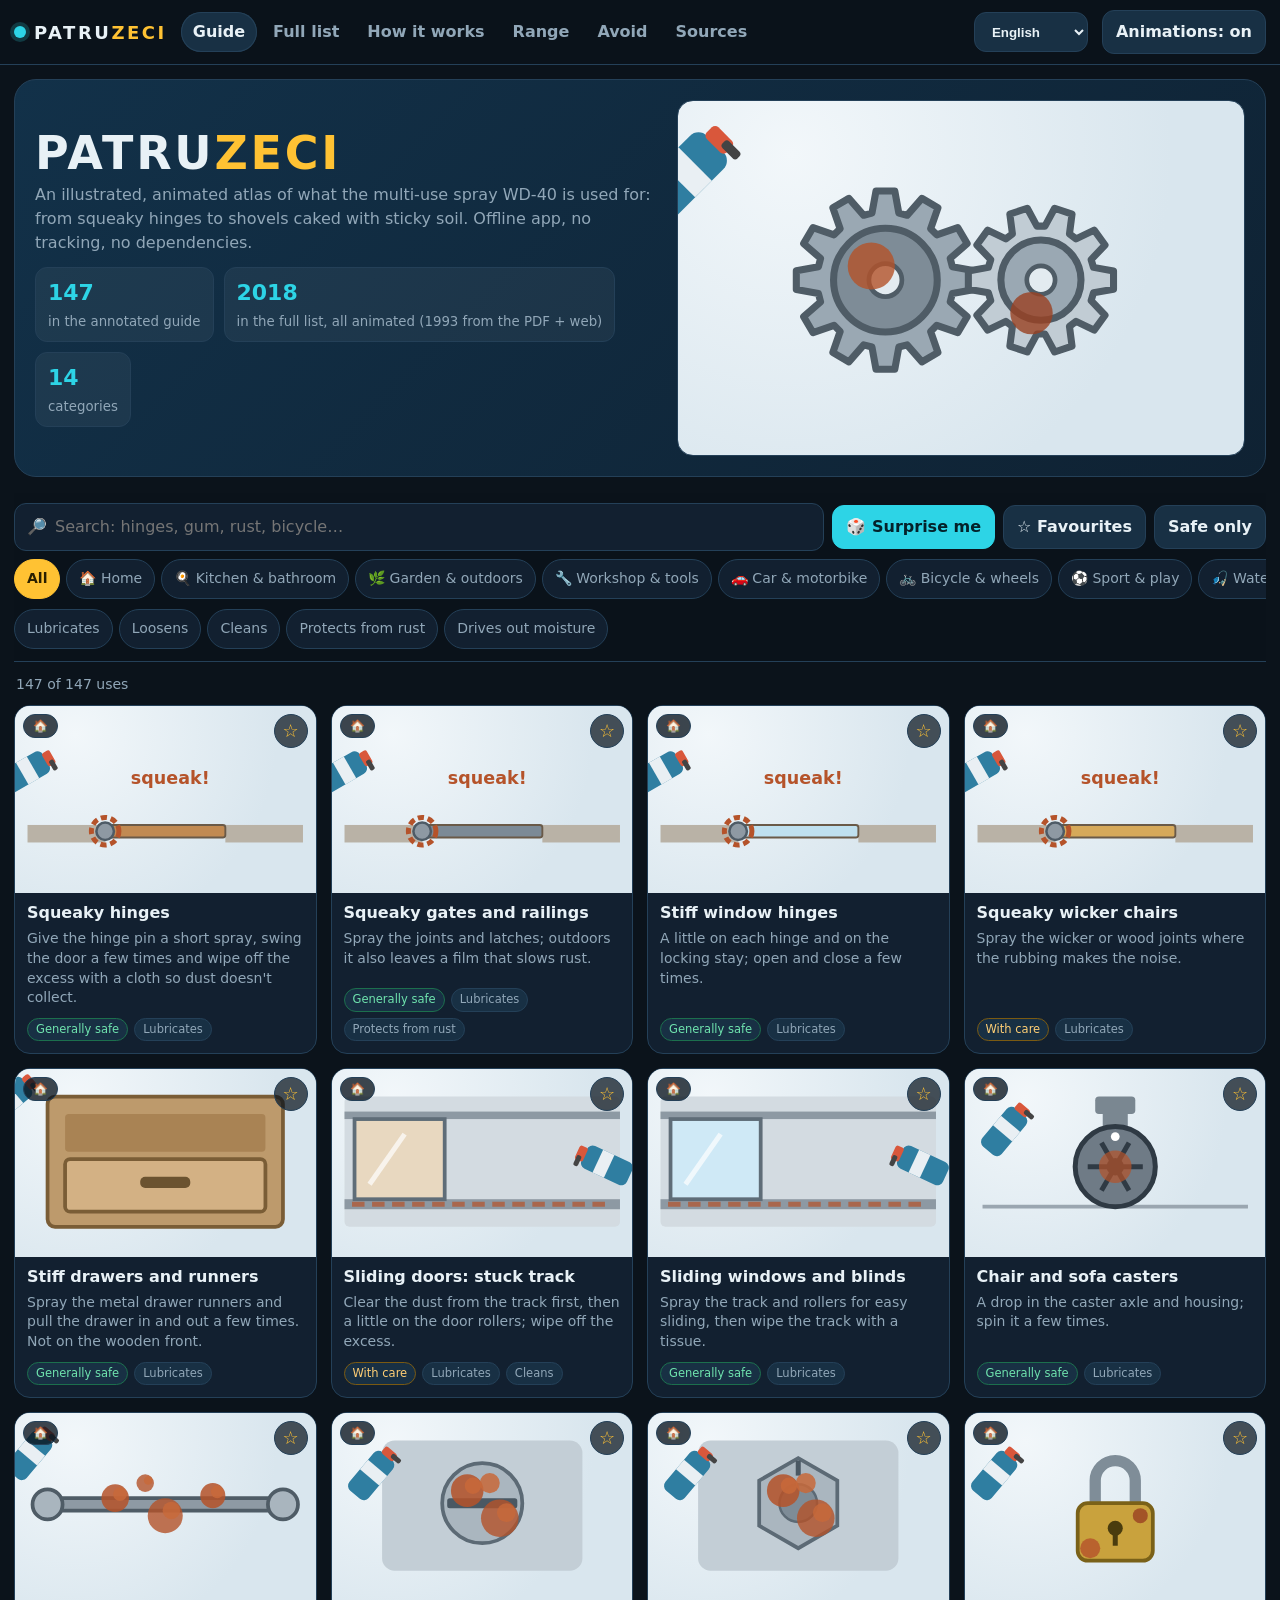
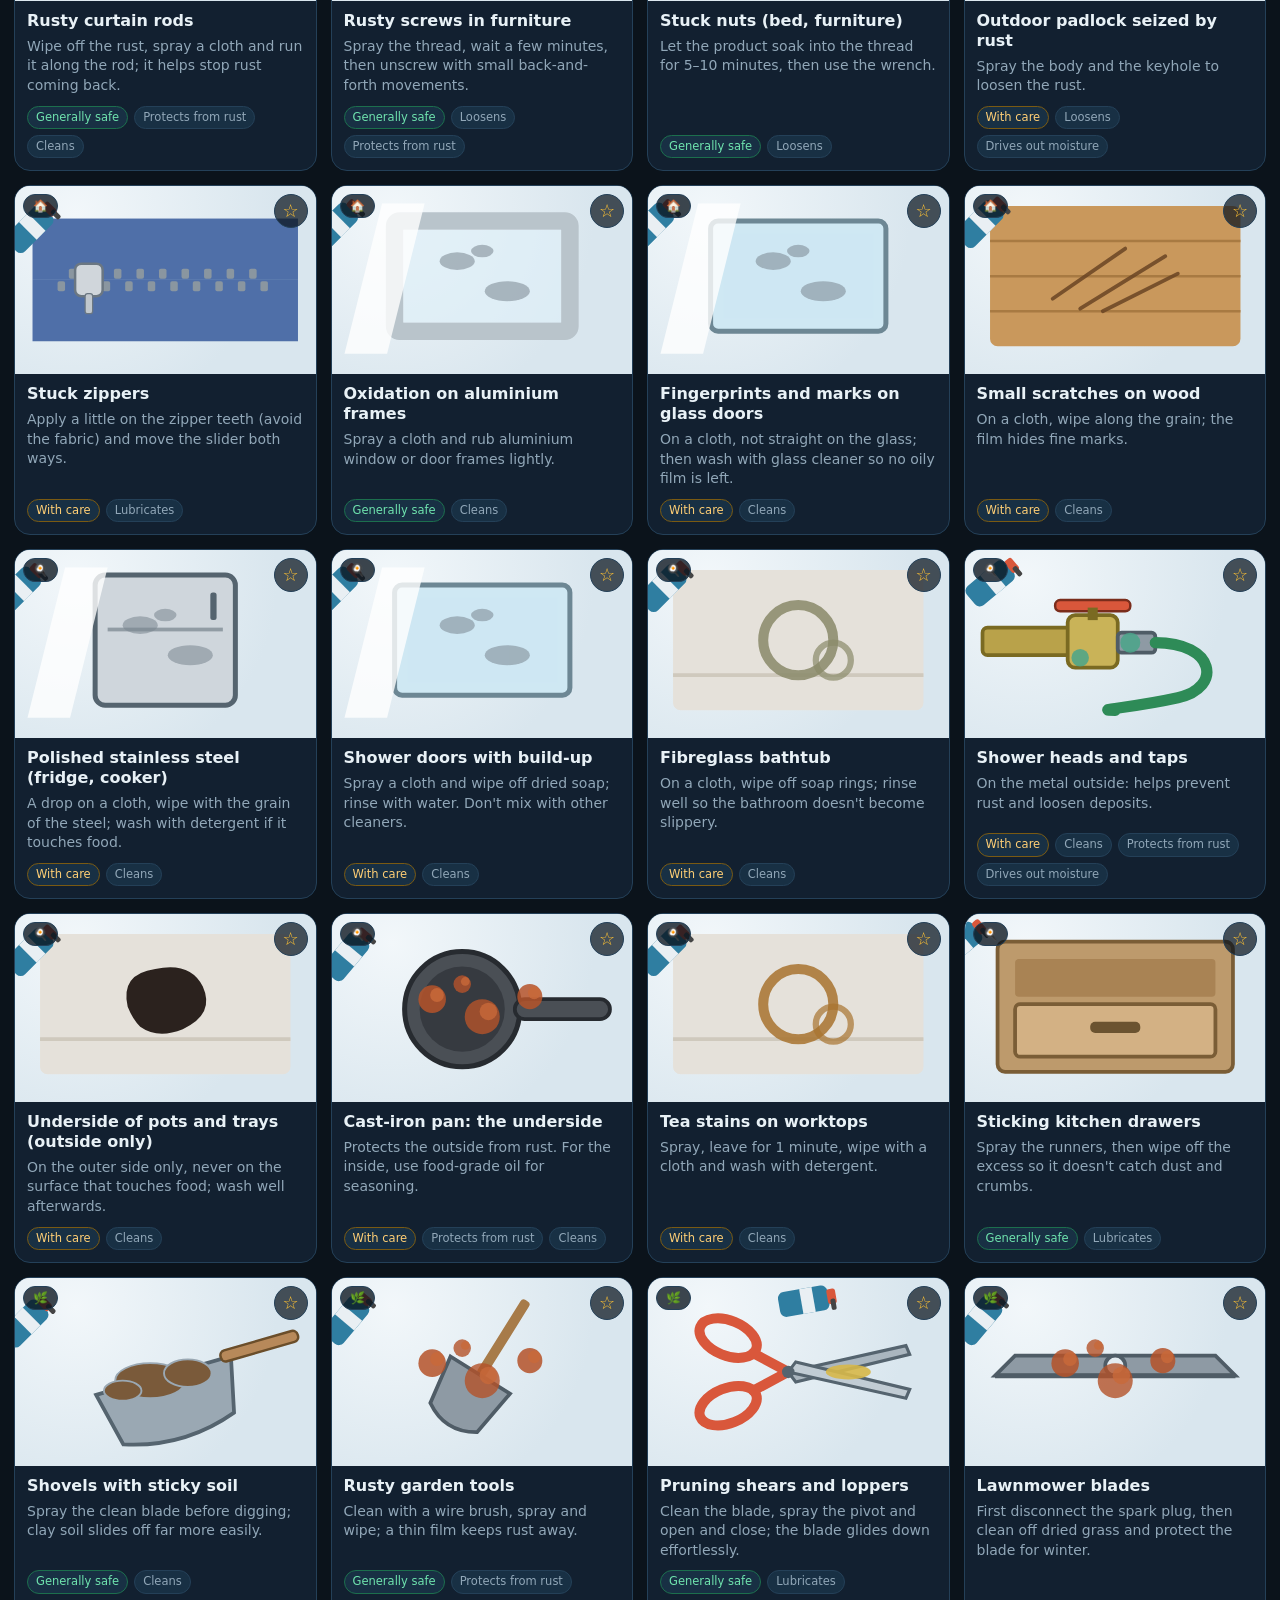
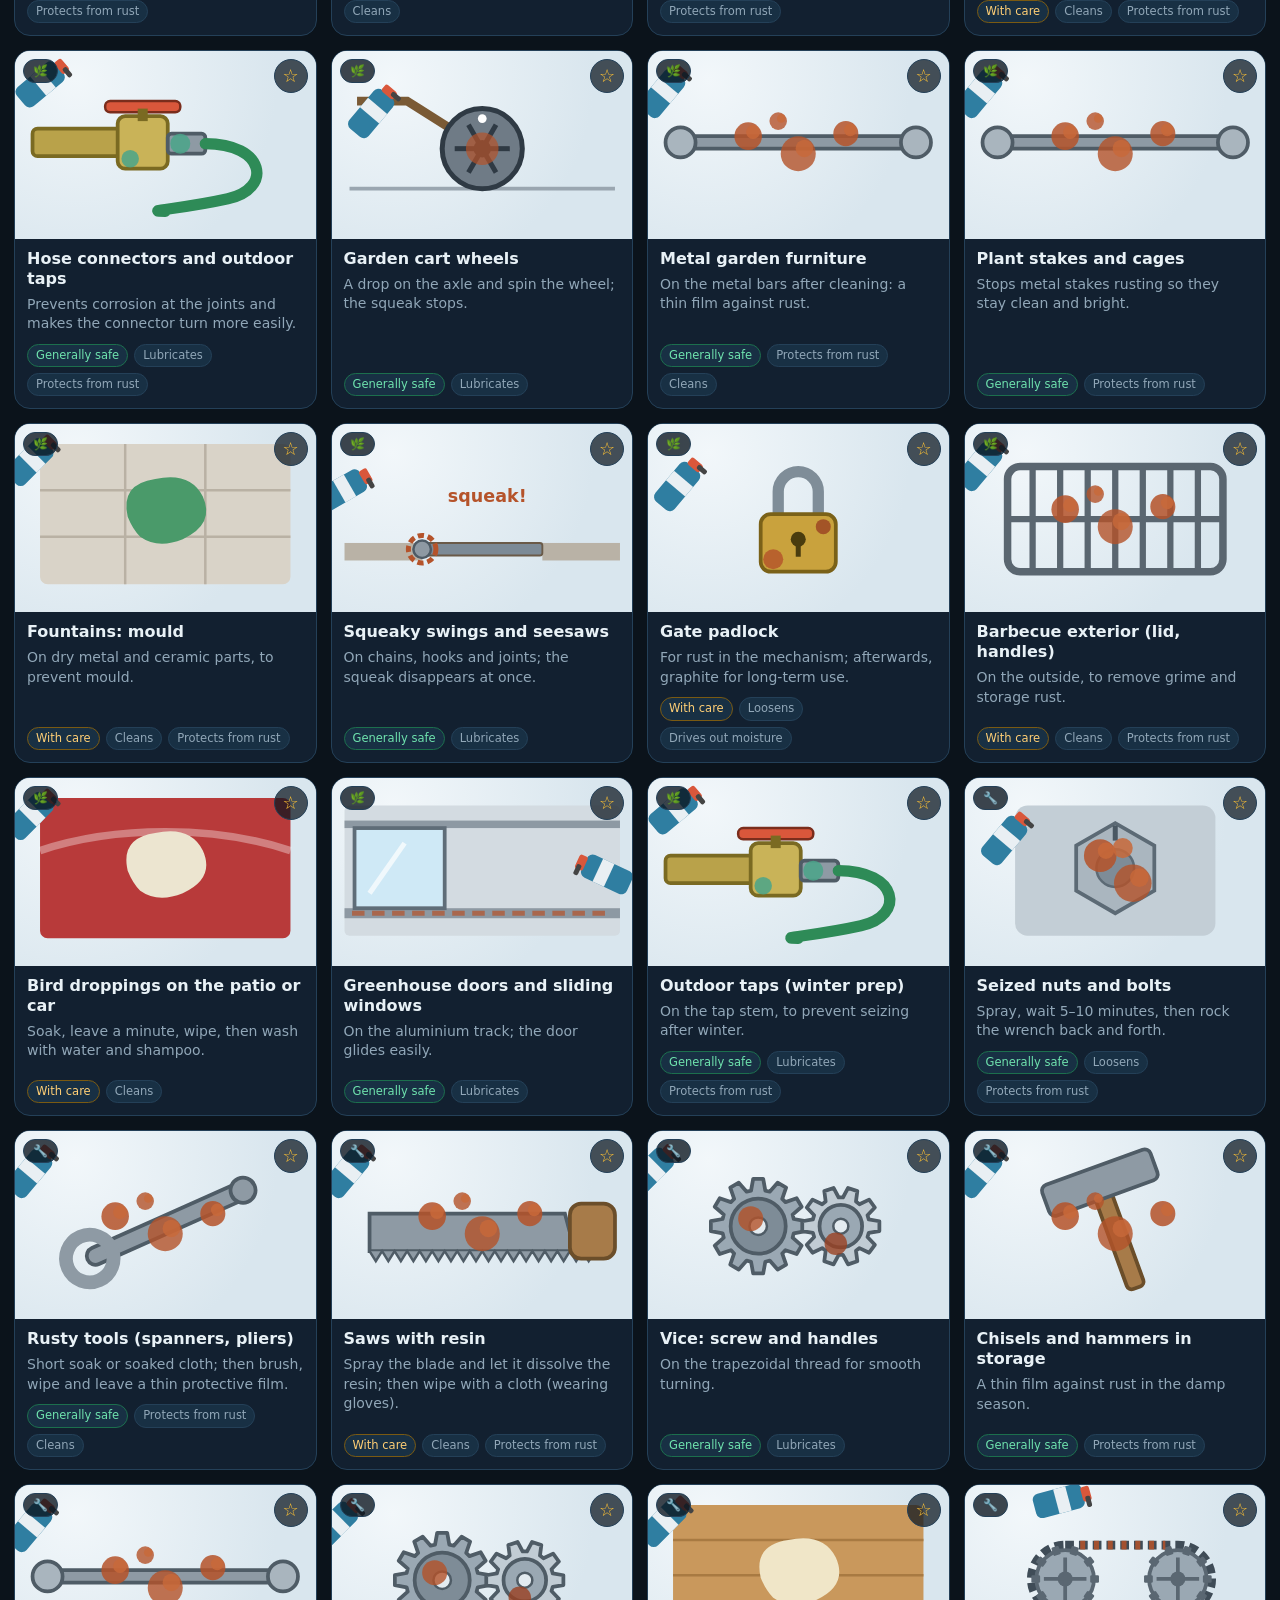
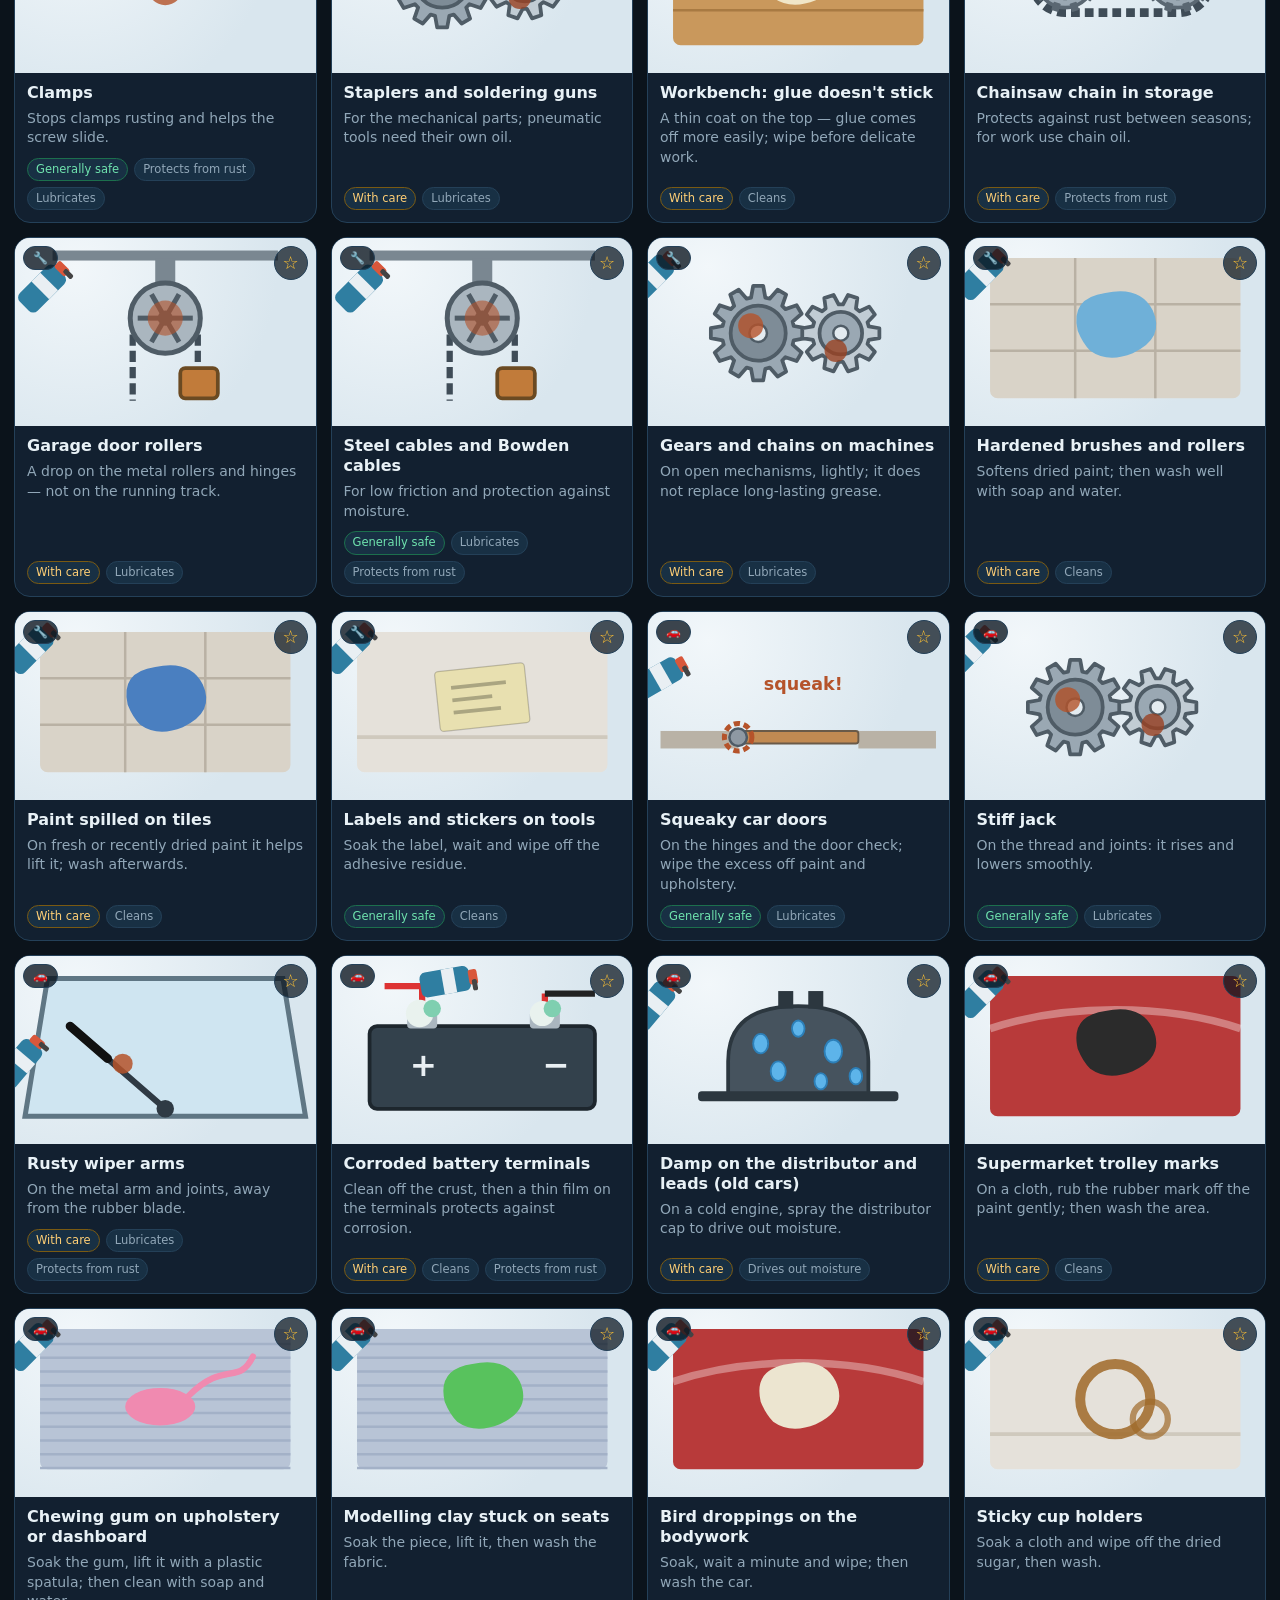
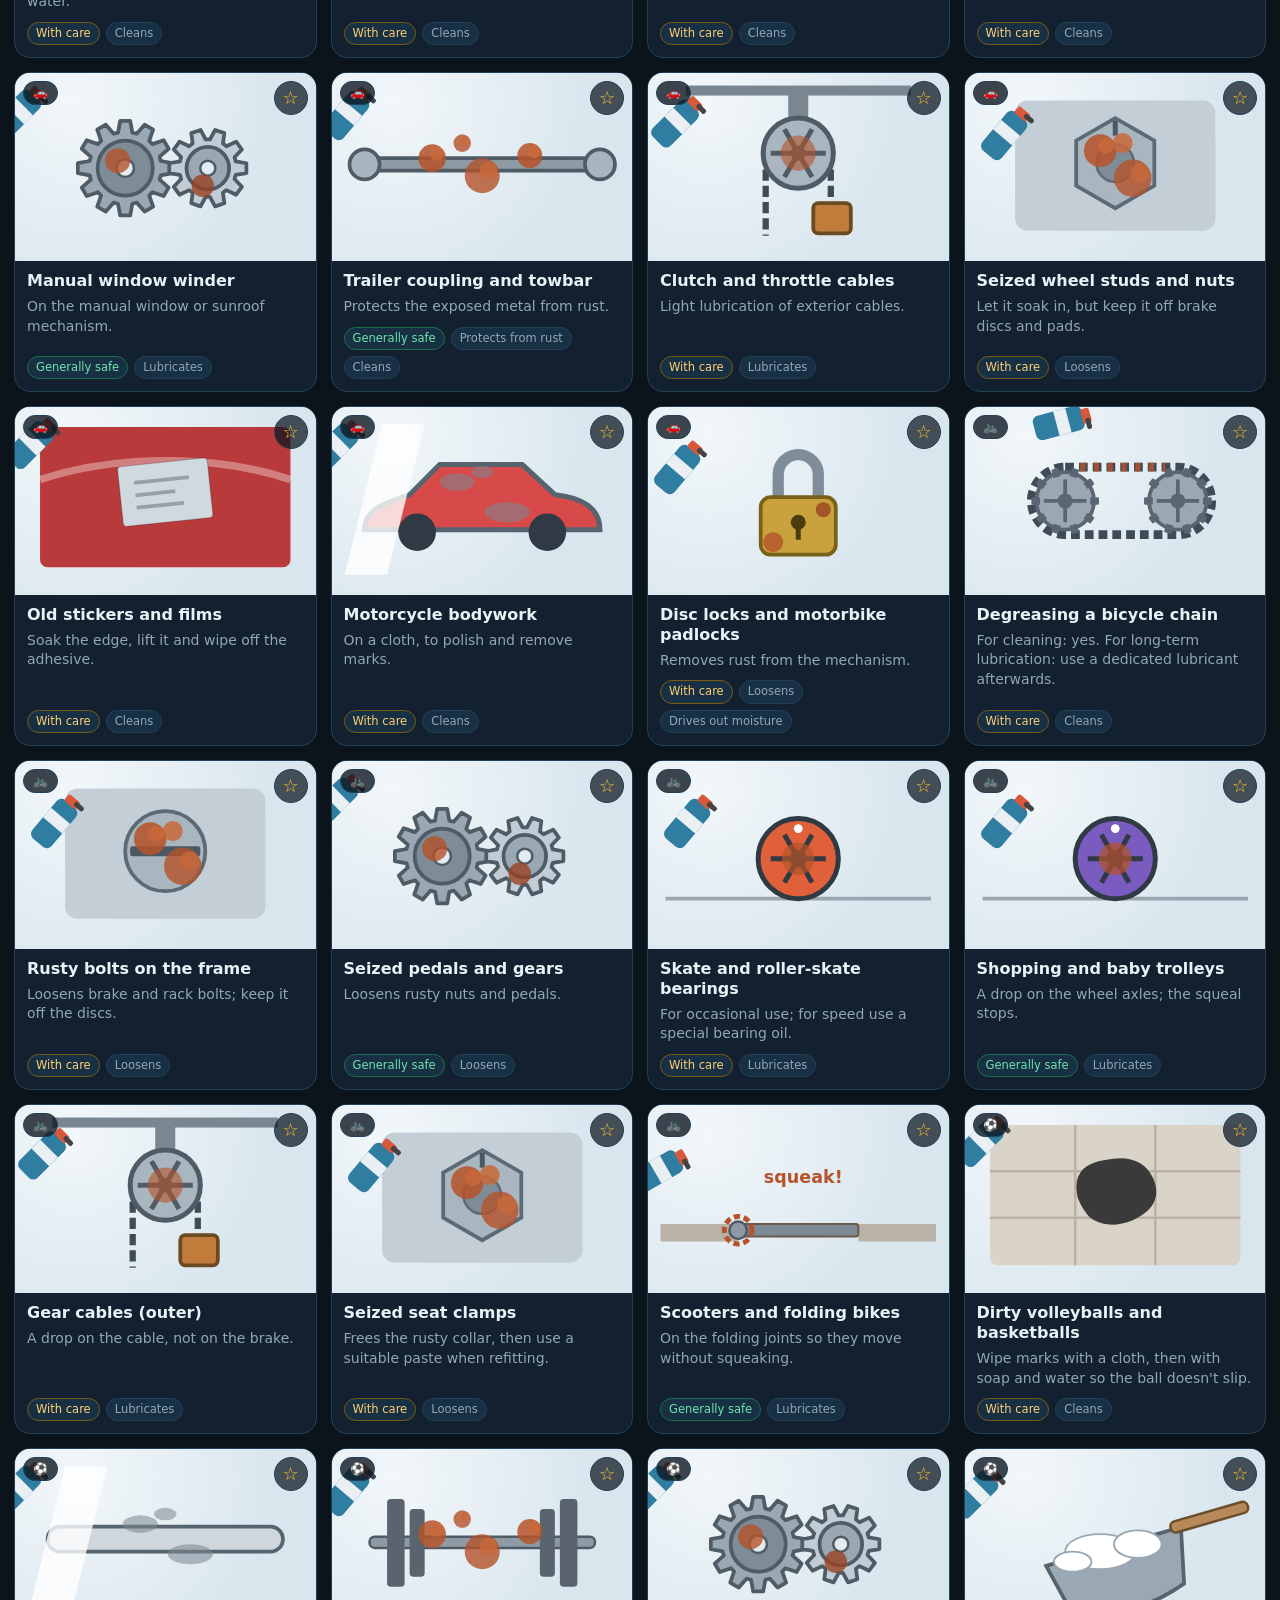
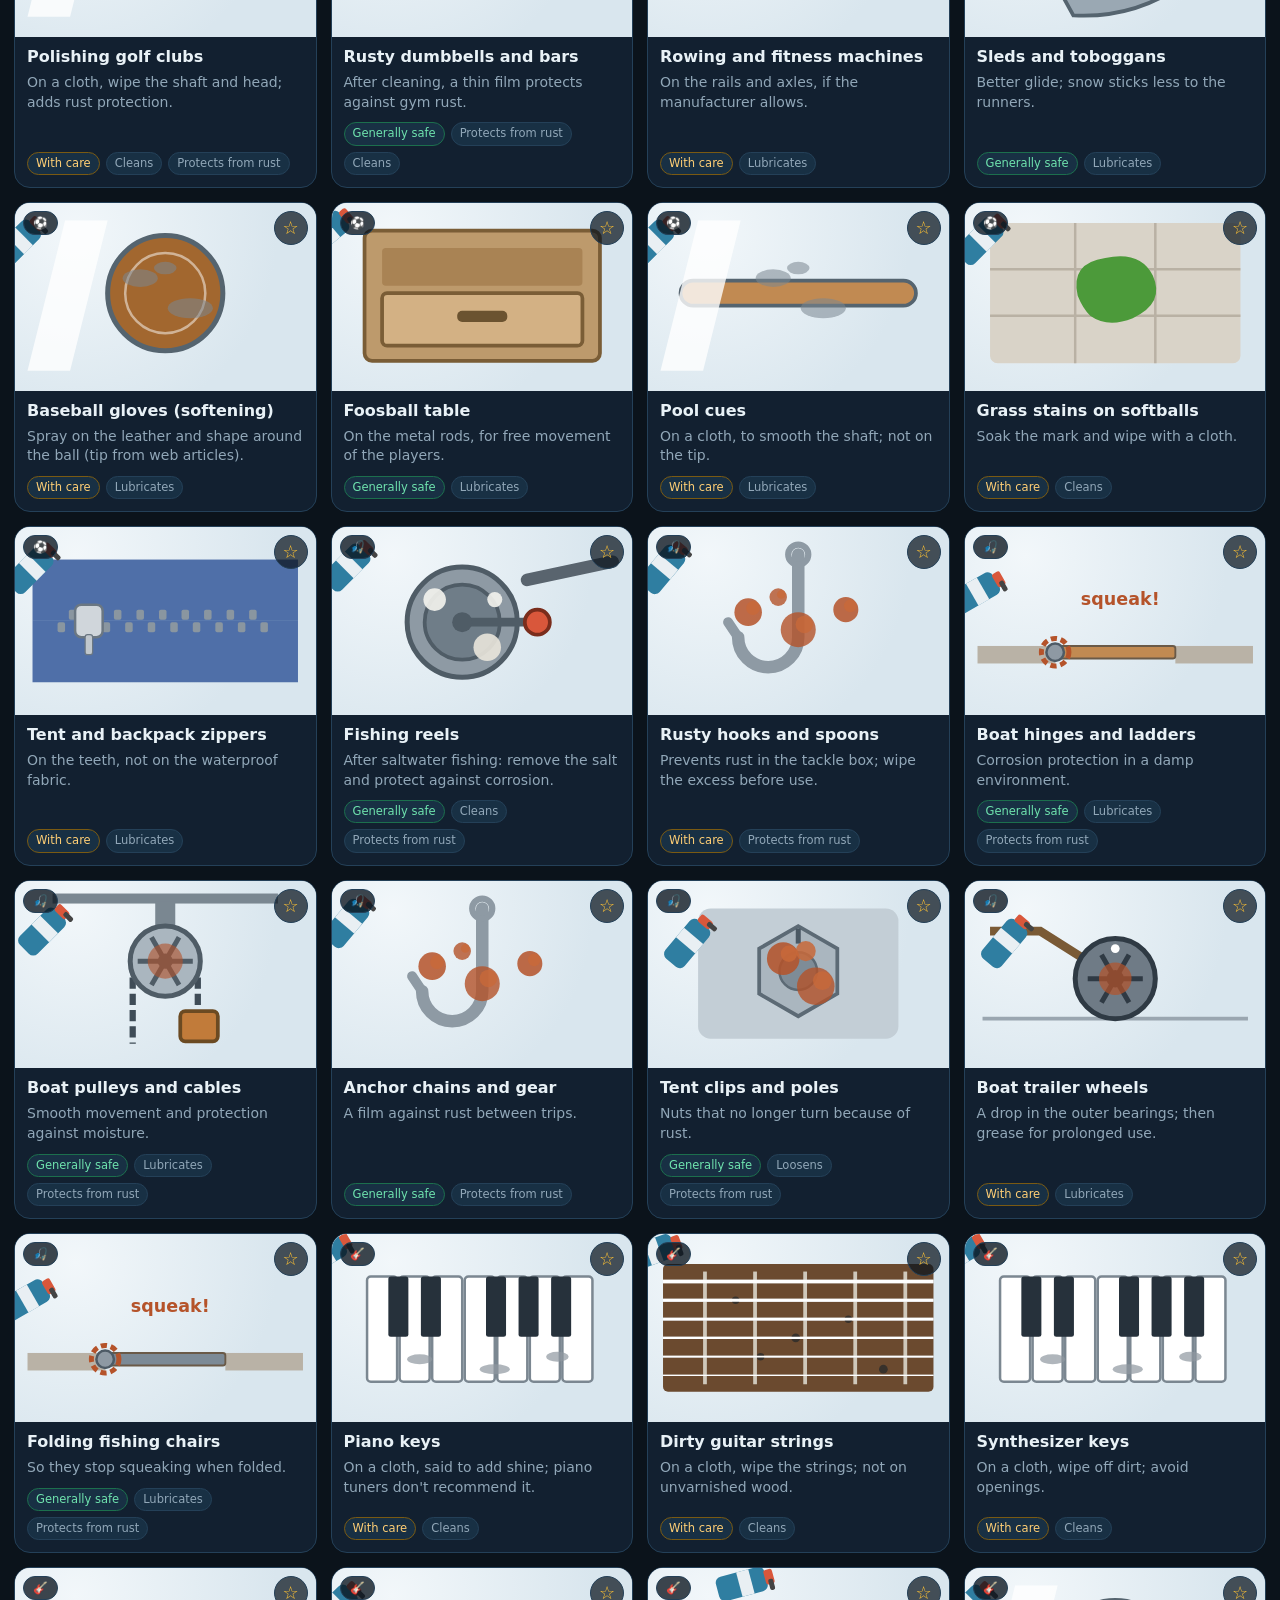
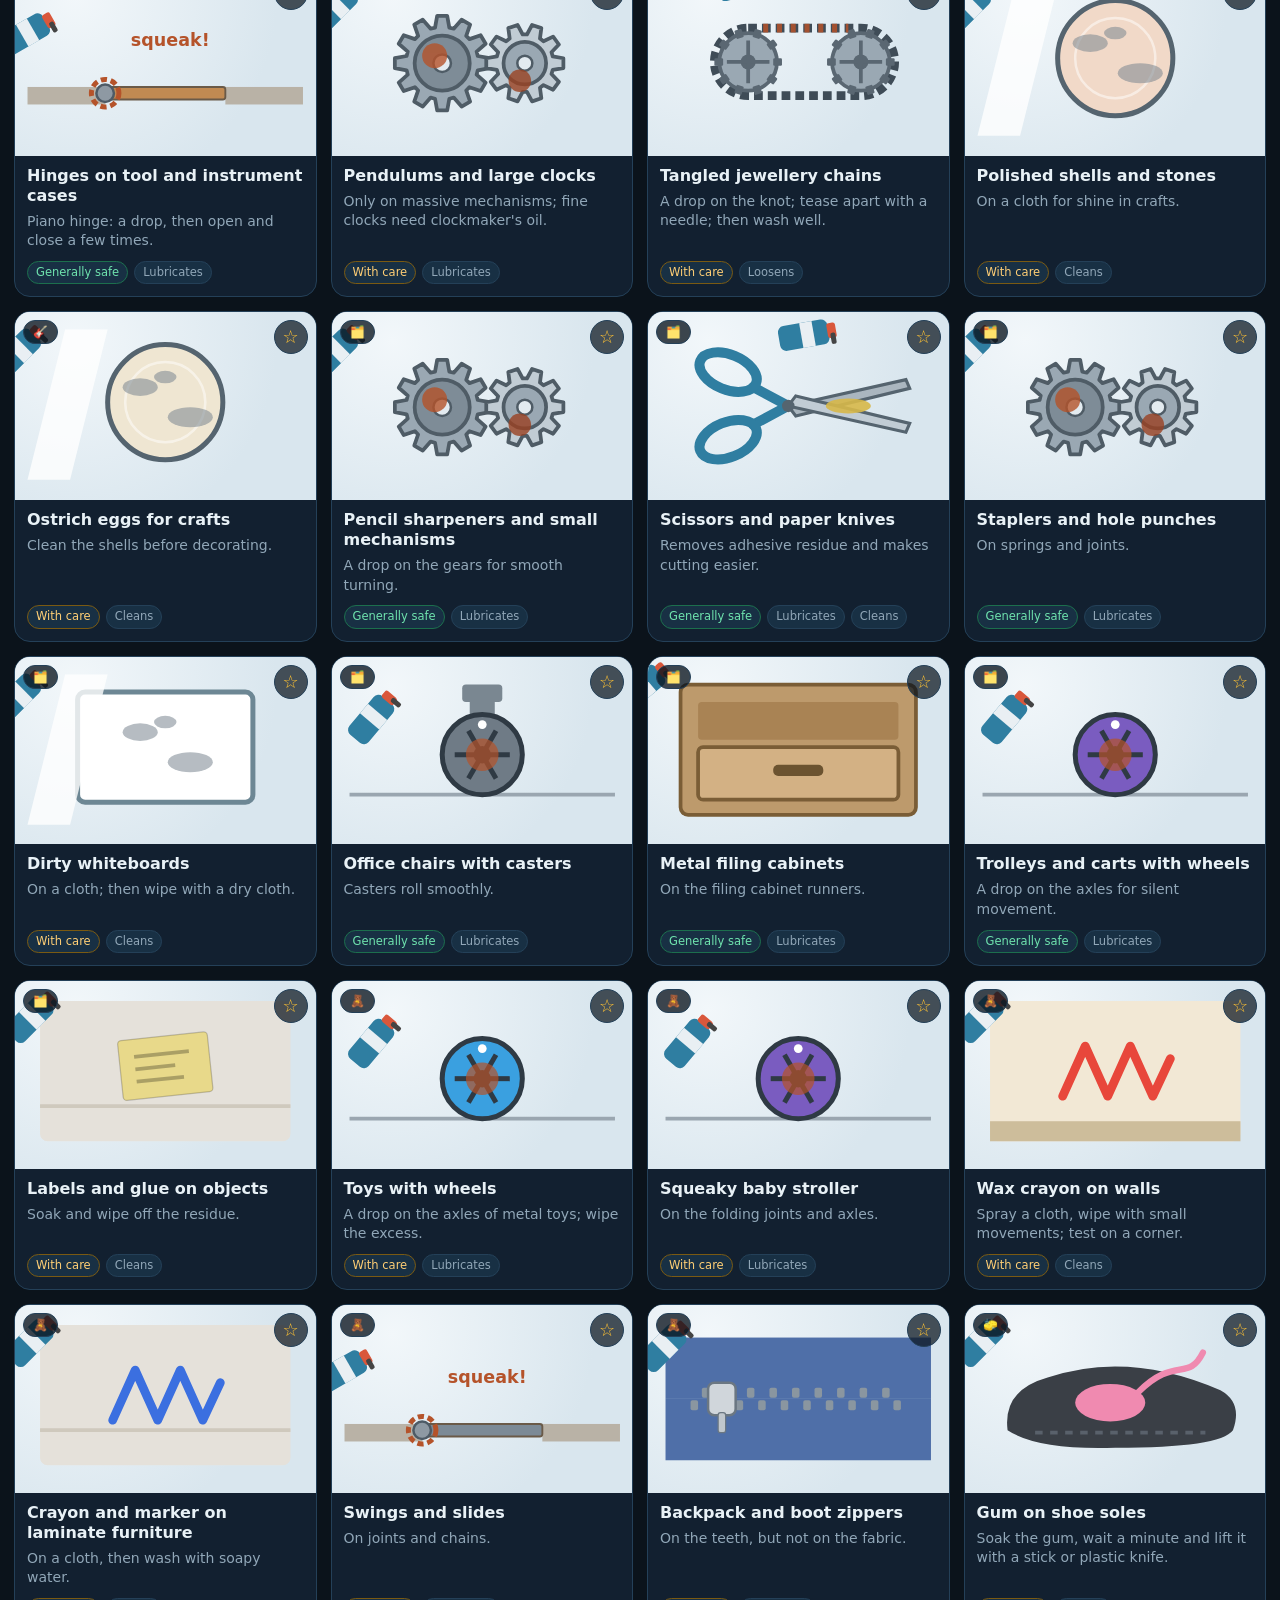
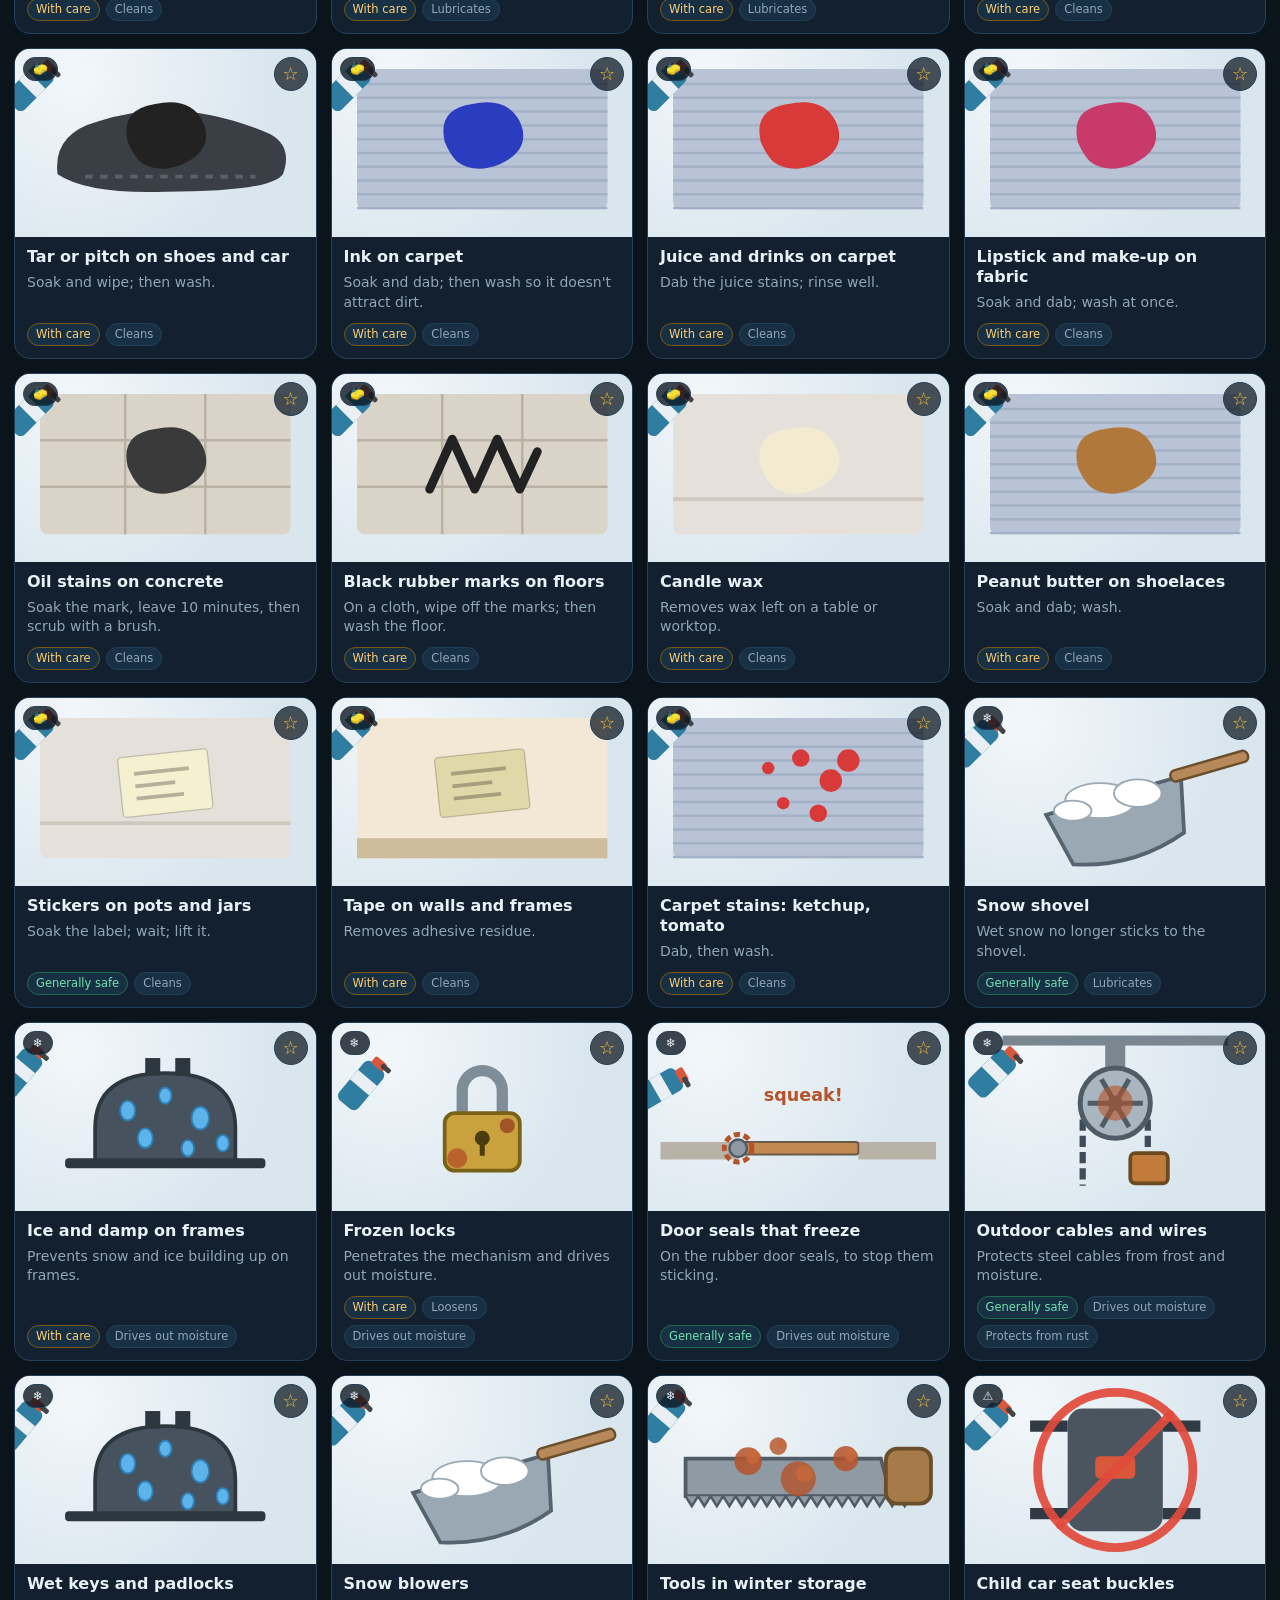
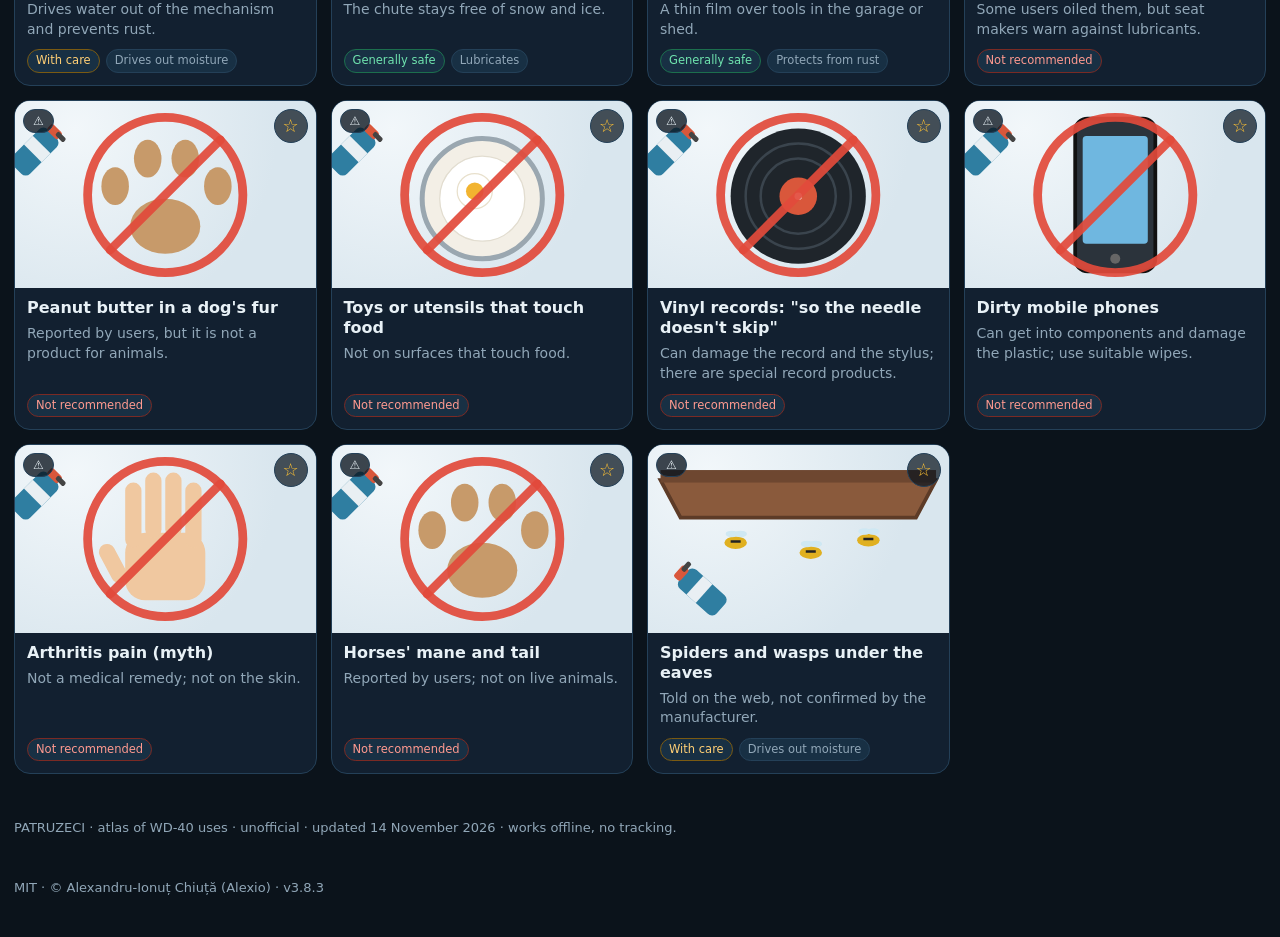
==== commit 91a3b848: "fff-kit 1.8.1: stocare în memorie și ghidaj tactil pe lățime (3.8.3) - fff-kit 1.8.1: când `localSto" ====
--- a/index.html
+++ b/index.html
@@ -1,5 +1,5 @@
 <!doctype html>
-<html lang="ro" data-fff-hash="5ef2f1c2eaa95634c13f3d8deb00f95a932daf026996b7c4eb34e6fee8827750"><head><meta charset="utf-8">
+<html lang="ro" data-fff-hash="2625088a61f55da050dc1cc0ed702d61dae108f7112a00ad00c71a5bfad7cd62"><head><meta charset="utf-8">
 <!--fff:kit:start v=1 modules=core,store,view,a11y,share-->
 <meta name="fff-app" content="patruzeci">
 <meta name="fff-modules" content="core,store,view,a11y,share">
@@ -207,7 +207,7 @@
 @media (prefers-reduced-motion:reduce){.fff-share,.fff-share-btn{transition:none}}
 @media print{.fff-share{display:none!important}}
 html.fff-no-flexgap .fff-share>*+*,html.fff-no-flexgap .fff-share-list>*+*{margin-top:6px}</style>
-<script id="fff-compat">/* fff-compat 1.8.0 — ES5, rulează înaintea kitului */
+<script id="fff-compat">/* fff-compat 1.8.1 — ES5, rulează înaintea kitului */
 /* fff-kit · compat — strat de compatibilitate cu browsere mai vechi.
  * ES5 pur (fără let/const/săgeți/șabloane, fără sintaxă nouă): rulează ca script separat, ÎNAINTEA restului kitului, ca să poată
  * semnala problema și în browsere care nu pot rula kitul. Fără rețea, fără eval/new Function, fără stiluri inline (doar CSSOM).
@@ -899,7 +899,7 @@
 })(window, document);
 </script>
 <script type="module" id="fff-imp">window.__fffImp=function(u){return import(u)};</script>
-<script id="fff-kit">/* fff-kit 1.8.0 */
+<script id="fff-kit">/* fff-kit 1.8.1 */
 /* ---- fff-kit/core ---- */
 /* fff-kit · core · v1.2.0 — fără rețea, fără dependențe. Definește window.FFF. */
 (function () {
@@ -955,7 +955,51 @@
       }
     }
   } catch (e3) {}
-  var KIT_VERSION = '1.8.0';
+  /* ---------- stocare indisponibilă → stocare în memorie (1.8.1) ----------
+   * Cu „blochează toate cookie-urile / datele site-urilor”, într-un WebView fără DOM storage sau într-un iframe fără allow-same-origin,
+   * `window.localStorage` aruncă SecurityError (sau lipsește), iar o aplicație care îl folosește direct se oprea la pornire (pagină goală).
+   * Punem în loc o stocare doar în memorie (dispare la închiderea paginii), cu aceeași interfață — inclusiv `localStorage.cheie = valoare`,
+   * `in`, `delete`, `Object.keys` când există Proxy. Nu atinge o stocare care funcționează. `FFF.storageVolatile` devine true.
+   * Pentru `localStorage`, modulele kitului (FFF.store, observatorul de chei, copia de siguranță) lucrează pe aceeași memorie: vezi `memShim` mai jos. */
+  var memShim = null;
+  (function () {
+    ['localStorage', 'sessionStorage'].forEach(function (name) {
+      var bad = false;
+      try { var s0 = window[name]; if (!s0 || typeof s0.getItem !== 'function') bad = true; else s0.getItem('fff.__probe'); } catch (e) { bad = true; }
+      if (!bad) return;
+      var has = Object.prototype.hasOwnProperty, data = {};
+      var api = {
+        getItem: function (k) { k = String(k); return has.call(data, k) ? data[k] : null; },
+        setItem: function (k, v) { data[String(k)] = String(v); },
+        removeItem: function (k) { delete data[String(k)]; },
+        clear: function () { data = {}; },
+        key: function (i) { var ks = Object.keys(data); i = +i; return i >= 0 && i < ks.length ? ks[i] : null; }
+      };
+      try { Object.defineProperty(api, 'length', {configurable: true, get: function () { return Object.keys(data).length; }}); } catch (e1) { /* ignorat */ }
+      var store = api;
+      if (typeof Proxy === 'function') {
+        try {
+          store = new Proxy(api, {
+            get: function (t, p) {
+              if (p in t) return t[p];
+              return typeof p === 'string' && has.call(data, p) ? data[p] : undefined;
+            },
+            set: function (t, p, v) { if (typeof p === 'string') data[p] = String(v); return true; },
+            has: function (t, p) { return p in t || (typeof p === 'string' && has.call(data, p)); },
+            deleteProperty: function (t, p) { if (typeof p === 'string') delete data[p]; return true; },
+            ownKeys: function () { return Object.keys(data); },
+            getOwnPropertyDescriptor: function (t, p) { return typeof p === 'string' && has.call(data, p) ? {value: data[p], writable: true, enumerable: true, configurable: true} : undefined; }
+          });
+        } catch (e2) { store = api; }
+      }
+      try { Object.defineProperty(window, name, {configurable: true, enumerable: true, get: function () { return store; }}); }
+      catch (e3) { try { window[name] = store; } catch (e4) { /* ignorat */ } }
+      (window.FFF = window.FFF || {}).storageVolatile = true;
+      if (name === 'localStorage') memShim = {api: api};
+      try { if (window.console && console.warn) console.warn('[fff] ' + name + ' indisponibil în acest browser: modificările se păstrează doar până la închiderea paginii'); } catch (e5) { /* ignorat */ }
+    });
+  })();
+  var KIT_VERSION = '1.8.1';
   var F = (window.FFF = window.FFF || {});
   if (F.core && F.core.version) return; // idempotent la dublă încărcare
   var SUP = ['ro', 'en', 'fr', 'it', 'es', 'pt', 'hu', 'de'];
@@ -1050,6 +1094,7 @@
   var LS = null;
   try { LS = window.localStorage; } catch (e) { LS = null; }
   var P = window.Storage ? window.Storage.prototype : null;
+  if (memShim) P = memShim.api;   // stocare în memorie: observatorul și freeze() lucrează pe metodele ei, nu pe cele ale Storage.prototype (care nu se aplică pe ea)
   var origGet = P && P.getItem, origSet = P && P.setItem, origRem = P && P.removeItem, origClr = P && P.clear;
 
   F.lang = function () {
@@ -1242,7 +1287,7 @@
     frozen: function () { return frozen; },
     forget: function (k) { if (observing) untrack(k); },
     remember: function (k) { if (observing) track(k); },
-    available: function () { return lsOk(); },
+    available: function () { return lsOk() && !memShim; },   // „disponibilă” = durabilă: pe stocarea în memorie întoarce false (vezi FFF.storageVolatile)
     observing: function () { return observing; }
   };
   F.store = store;
@@ -1577,7 +1622,7 @@
       } catch (e) { /* ignorat */ }
     }
   }
-  /* Corecția are două căi, ambele fără element <style> nou (un `style-src` strict, doar pe hash-uri, îl blochează și îl raportează ca încălcare CSP):
+  /* Corecția are două căi, ambele fără un element nou de tip style (un `style-src` strict, doar pe hash-uri, îl blochează și îl raportează ca încălcare CSP):
    *  1) foaie CONSTRUIBILĂ (adoptedStyleSheets: Chrome 73+, Firefox 101+, Safari 16.4+) cu copiile regulilor; vine după toate foile paginii, deci bate regulile aplicației;
    *  2) în browserele mai vechi, regulile existente se rescriu PE LOC prin CSSOM (rule.style.setProperty — permis de CSP): valoarea învelită cu --fff-zinv e identică cu
    *     originalul la zoom 1 (var(--fff-zinv,1)), deci nu trebuie restaurată, iar cascada rămâne neatinsă. */
@@ -2512,15 +2557,15 @@
 <script type="application/json" id="fff-i18n">{"view":{"ro":{"bar":"Zoom și dimensiunea textului","in":"Mărește","out":"Micșorează","fit":"Zoom automat","zoom":"Zoom"},"en":{"bar":"Zoom and text size","in":"Zoom in","out":"Zoom out","fit":"Automatic zoom","zoom":"Zoom"},"fr":{"bar":"Zoom et taille du texte","in":"Agrandir","out":"Réduire","fit":"Zoom automatique","zoom":"Zoom"},"it":{"bar":"Zoom e dimensione del testo","in":"Ingrandisci","out":"Riduci","fit":"Zoom automatico","zoom":"Zoom"},"es":{"bar":"Zoom y tamaño del texto","in":"Ampliar","out":"Reducir","fit":"Zoom automático","zoom":"Zoom"},"pt":{"bar":"Zoom e tamanho do texto","in":"Ampliar","out":"Reduzir","fit":"Zoom automático","zoom":"Zoom"},"de":{"bar":"Zoom und Textgröße","in":"Vergrößern","out":"Verkleinern","fit":"Automatischer Zoom","zoom":"Zoom"},"hu":{"bar":"Nagyítás és szövegméret","in":"Nagyítás","out":"Kicsinyítés","fit":"Automatikus nagyítás","zoom":"Nagyítás"}},"a11y":{"ro":{"skip":"Sari la conținut","btn":"Accesibilitate","up":"Înapoi sus","t":"Opțiuni de accesibilitate","sz":"Mărimea textului","sm":"Mai mic","lg":"Mai mare","pc":"{n}%","hc":"Contrast ridicat","rm":"Fără animații","rf":"Text lizibil (spațiere mărită)","ul":"Linkuri subliniate, focus accentuat","tts":"🔊 Citește textul","tts2":"■ Oprește citirea","tth":"Citește textul selectat sau pe cel vizibil pe ecran.","tt0":"Citirea cu voce nu e disponibilă în acest browser.","ttn":"Nu am găsit text de citit pe ecran.","rs":"Resetează tot","cl":"Închide"},"en":{"skip":"Skip to content","btn":"Accessibility","up":"Back to top","t":"Accessibility options","sz":"Text size","sm":"Smaller","lg":"Larger","pc":"{n}%","hc":"High contrast","rm":"No animations","rf":"Readable text (wider spacing)","ul":"Underlined links, strong focus","tts":"🔊 Read the text","tts2":"■ Stop reading","tth":"Reads the selected text, or the text visible on screen.","tt0":"Speech is not available in this browser.","ttn":"No text to read on screen.","rs":"Reset all","cl":"Close"},"fr":{"skip":"Aller au contenu","btn":"Accessibilité","up":"Retour en haut","t":"Options d’accessibilité","sz":"Taille du texte","sm":"Plus petit","lg":"Plus grand","pc":"{n}%","hc":"Contraste élevé","rm":"Sans animations","rf":"Texte lisible (espacement élargi)","ul":"Liens soulignés, focus renforcé","tts":"🔊 Lire le texte","tts2":"■ Arrêter la lecture","tth":"Lit le texte sélectionné ou celui visible à l’écran.","tt0":"La lecture vocale n’est pas disponible dans ce navigateur.","ttn":"Aucun texte à lire à l’écran.","rs":"Tout réinitialiser","cl":"Fermer"},"it":{"skip":"Vai al contenuto","btn":"Accessibilità","up":"Torna su","t":"Opzioni di accessibilità","sz":"Dimensione del testo","sm":"Più piccolo","lg":"Più grande","pc":"{n}%","hc":"Contrasto elevato","rm":"Senza animazioni","rf":"Testo leggibile (spaziatura ampia)","ul":"Link sottolineati, focus marcato","tts":"🔊 Leggi il testo","tts2":"■ Ferma la lettura","tth":"Legge il testo selezionato o quello visibile sullo schermo.","tt0":"La lettura vocale non è disponibile in questo browser.","ttn":"Nessun testo da leggere sullo schermo.","rs":"Ripristina tutto","cl":"Chiudi"},"es":{"skip":"Saltar al contenido","btn":"Accesibilidad","up":"Volver arriba","t":"Opciones de accesibilidad","sz":"Tamaño del texto","sm":"Más pequeño","lg":"Más grande","pc":"{n}%","hc":"Contraste alto","rm":"Sin animaciones","rf":"Texto legible (espaciado amplio)","ul":"Enlaces subrayados, foco marcado","tts":"🔊 Leer el texto","tts2":"■ Detener la lectura","tth":"Lee el texto seleccionado o el visible en pantalla.","tt0":"La lectura en voz alta no está disponible en este navegador.","ttn":"No hay texto que leer en pantalla.","rs":"Restablecer todo","cl":"Cerrar"},"pt":{"skip":"Saltar para o conteúdo","btn":"Acessibilidade","up":"Voltar ao topo","t":"Opções de acessibilidade","sz":"Tamanho do texto","sm":"Mais pequeno","lg":"Maior","pc":"{n}%","hc":"Contraste elevado","rm":"Sem animações","rf":"Texto legível (espaçamento maior)","ul":"Ligações sublinhadas, foco reforçado","tts":"🔊 Ler o texto","tts2":"■ Parar a leitura","tth":"Lê o texto selecionado ou o visível no ecrã.","tt0":"A leitura em voz alta não está disponível neste navegador.","ttn":"Não há texto para ler no ecrã.","rs":"Repor tudo","cl":"Fechar"},"de":{"skip":"Zum Inhalt springen","btn":"Barrierefreiheit","up":"Nach oben","t":"Barrierefreiheits-Optionen","sz":"Textgröße","sm":"Kleiner","lg":"Größer","pc":"{n} %","hc":"Hoher Kontrast","rm":"Keine Animationen","rf":"Gut lesbarer Text (weiter Abstand)","ul":"Unterstrichene Links, starker Fokus","tts":"🔊 Text vorlesen","tts2":"■ Vorlesen beenden","tth":"Liest den markierten oder den sichtbaren Text vor.","tt0":"Sprachausgabe ist in diesem Browser nicht verfügbar.","ttn":"Kein Text zum Vorlesen auf dem Bildschirm.","rs":"Alles zurücksetzen","cl":"Schließen"},"hu":{"skip":"Ugrás a tartalomra","btn":"Hozzáférhetőség","up":"Vissza a tetejére","t":"Hozzáférhetőségi beállítások","sz":"Szövegméret","sm":"Kisebb","lg":"Nagyobb","pc":"{n}%","hc":"Magas kontraszt","rm":"Animációk nélkül","rf":"Olvasható szöveg (tágabb térköz)","ul":"Aláhúzott linkek, erős fókusz","tts":"🔊 Szöveg felolvasása","tts2":"■ Felolvasás leállítása","tth":"Felolvassa a kijelölt vagy a képernyőn látható szöveget.","tt0":"A hangfelolvasás nem érhető el ebben a böngészőben.","ttn":"Nincs felolvasható szöveg a képernyőn.","rs":"Minden visszaállítása","cl":"Bezárás"}},"share":{"ro":{"bar":"Distribuie pe rețele","share":"Distribuie pe {n}","native":"Distribuie…","copy":"Copiază linkul","copied":"Link copiat","copyfail":"Nu am putut copia linkul","close":"Ascunde butoanele de distribuire","open":"Arată butoanele de distribuire","n_mail":"E-mail","n_wa":"WhatsApp","n_tg":"Telegram","n_fb":"Facebook","n_x":"X","n_in":"LinkedIn"},"en":{"bar":"Share on social networks","share":"Share on {n}","native":"Share…","copy":"Copy link","copied":"Link copied","copyfail":"Could not copy the link","close":"Hide share buttons","open":"Show share buttons","n_mail":"Email","n_wa":"WhatsApp","n_tg":"Telegram","n_fb":"Facebook","n_x":"X","n_in":"LinkedIn"},"fr":{"bar":"Partager sur les réseaux","share":"Partager sur {n}","native":"Partager…","copy":"Copier le lien","copied":"Lien copié","copyfail":"Impossible de copier le lien","close":"Masquer les boutons de partage","open":"Afficher les boutons de partage","n_mail":"E-mail","n_wa":"WhatsApp","n_tg":"Telegram","n_fb":"Facebook","n_x":"X","n_in":"LinkedIn"},"it":{"bar":"Condividi sui social","share":"Condividi su {n}","native":"Condividi…","copy":"Copia il link","copied":"Link copiato","copyfail":"Impossibile copiare il link","close":"Nascondi i pulsanti di condivisione","open":"Mostra i pulsanti di condivisione","n_mail":"E-mail","n_wa":"WhatsApp","n_tg":"Telegram","n_fb":"Facebook","n_x":"X","n_in":"LinkedIn"},"es":{"bar":"Compartir en redes","share":"Compartir en {n}","native":"Compartir…","copy":"Copiar el enlace","copied":"Enlace copiado","copyfail":"No se pudo copiar el enlace","close":"Ocultar los botones de compartir","open":"Mostrar los botones de compartir","n_mail":"Correo electrónico","n_wa":"WhatsApp","n_tg":"Telegram","n_fb":"Facebook","n_x":"X","n_in":"LinkedIn"},"pt":{"bar":"Partilhar nas redes","share":"Partilhar no {n}","native":"Partilhar…","copy":"Copiar a ligação","copied":"Ligação copiada","copyfail":"Não foi possível copiar a ligação","close":"Ocultar os botões de partilha","open":"Mostrar os botões de partilha","n_mail":"E-mail","n_wa":"WhatsApp","n_tg":"Telegram","n_fb":"Facebook","n_x":"X","n_in":"LinkedIn"},"de":{"bar":"In sozialen Netzwerken teilen","share":"Auf {n} teilen","native":"Teilen…","copy":"Link kopieren","copied":"Link kopiert","copyfail":"Link konnte nicht kopiert werden","close":"Teilen-Schaltflächen ausblenden","open":"Teilen-Schaltflächen anzeigen","n_mail":"E-Mail","n_wa":"WhatsApp","n_tg":"Telegram","n_fb":"Facebook","n_x":"X","n_in":"LinkedIn"},"hu":{"bar":"Megosztás a közösségi oldalakon","share":"Megosztás: {n}","native":"Megosztás…","copy":"Hivatkozás másolása","copied":"Hivatkozás másolva","copyfail":"A hivatkozás másolása nem sikerült","close":"Megosztó gombok elrejtése","open":"Megosztó gombok megjelenítése","n_mail":"E-mail","n_wa":"WhatsApp","n_tg":"Telegram","n_fb":"Facebook","n_x":"X","n_in":"LinkedIn"}}}</script>
 <!--fff:kit:end-->
 <!--fff:info:start-->
-<script type="application/json" id="fff-info">{"schema":1,"slug":"patruzeci","name":"PATRUZECI — WD-40","version":"3.8.2","updated":"2026-11-18","description":"Offline, illustrated and animated atlas of WD-40 uses. Unofficial. RO EN FR IT ES PT DE HU.","egress":[],"permissions":["serviceWorker","localStorage","WebGL"],"storageKeys":["patruzeci-fav","patruzeci-lang"],"sizeBytes":1603918,"sha256":"5ef2f1c2eaa95634c13f3d8deb00f95a932daf026996b7c4eb34e6fee8827750","csp":{"present":true,"directives":{"default-src":"'none'","script-src":"sha256×6","style-src":"'unsafe-inline'","img-src":"'self' data:","worker-src":"'self'","connect-src":"'none'","base-uri":"'none'","form-action":"'none'","manifest-src":"'self'"},"scriptInline":"hash","connect":"'none'"},"features":{"export":false,"import":false,"i18n":["ro","en","fr","it","es","pt","hu","de"],"pwa":{"manifest":true,"serviceWorker":true},"modules":["core","store","view","a11y","share"]},"kit":{"version":"1.8.0","modules":["core","store","view","a11y","share"]},"selfSerializing":false}</script>
+<script type="application/json" id="fff-info">{"schema":1,"slug":"patruzeci","name":"PATRUZECI — WD-40","version":"3.8.3","updated":"2026-11-20","description":"Offline, illustrated and animated atlas of WD-40 uses. Unofficial. RO EN FR IT ES PT DE HU.","egress":[],"permissions":["serviceWorker","localStorage","WebGL"],"storageKeys":["patruzeci-fav","patruzeci-lang"],"sizeBytes":1607424,"sha256":"2625088a61f55da050dc1cc0ed702d61dae108f7112a00ad00c71a5bfad7cd62","csp":{"present":true,"directives":{"default-src":"'none'","script-src":"sha256×6","style-src":"'unsafe-inline'","img-src":"'self' data:","worker-src":"'self'","connect-src":"'none'","base-uri":"'none'","form-action":"'none'","manifest-src":"'self'"},"scriptInline":"hash","connect":"'none'"},"features":{"export":false,"import":false,"i18n":["ro","en","fr","it","es","pt","hu","de"],"pwa":{"manifest":true,"serviceWorker":true},"modules":["core","store","view","a11y","share"]},"kit":{"version":"1.8.1","modules":["core","store","view","a11y","share"]},"selfSerializing":false}</script>
 <!--fff:info:end-->
-<meta http-equiv="Content-Security-Policy" content="default-src 'none'; script-src 'sha256-HCzt/jCBXELb/HdvTudfZ0FnTwUYxRlfhJyx03/+A8U=' 'sha256-QrjB1MbPYLmnffTbp57xa6SwKTdVSUGUyaLDtOnyJ+k=' 'sha256-jbKWqIpQp2eTNtovl54tI1IB1HZOZSr5LNlCG4UBmP0=' 'sha256-jhQT8oPE/mouXKXeGLRSHF48Vi8xI3pV/pDeAFvP5oM=' 'sha256-YO40Pa9U54kBXfBS8s7ySLVhwIuT7JC9cMSApha5DIk=' 'sha256-Y6CiNgceto5hvX4ZP19iJoaudDc/+FF5PMUV6/6rv1Q='; style-src 'unsafe-inline'; img-src 'self' data:; worker-src 'self'; connect-src 'none'; base-uri 'none'; form-action 'none'; manifest-src 'self'">
+<meta http-equiv="Content-Security-Policy" content="default-src 'none'; script-src 'sha256-ESbwsbE2f+VEd03UvtksBTKl4aB/FF1n8LLBzbpsV8o=' 'sha256-QrjB1MbPYLmnffTbp57xa6SwKTdVSUGUyaLDtOnyJ+k=' 'sha256-ImKq9shYTCfXKKoOTZO5gBLTTpoonFwpDKMI1moy1l8=' 'sha256-jhQT8oPE/mouXKXeGLRSHF48Vi8xI3pV/pDeAFvP5oM=' 'sha256-YO40Pa9U54kBXfBS8s7ySLVhwIuT7JC9cMSApha5DIk=' 'sha256-Y6CiNgceto5hvX4ZP19iJoaudDc/+FF5PMUV6/6rv1Q='; style-src 'unsafe-inline'; img-src 'self' data:; worker-src 'self'; connect-src 'none'; base-uri 'none'; form-action 'none'; manifest-src 'self'">
 <meta name="viewport" content="width=device-width,initial-scale=1,viewport-fit=cover">
 <meta name="theme-color" content="#0b131b">
 <title>PATRUZECI — WD-40</title>
 <meta name="description" content="Offline, illustrated and animated atlas of WD-40 uses. Unofficial. RO EN FR IT ES PT DE HU.">
-<meta name="application-version" content="3.8.2">
-<meta name="last-updated" content="2026-11-18">
+<meta name="application-version" content="3.8.3">
+<meta name="last-updated" content="2026-11-20">
 <link rel="manifest" href="manifest.webmanifest">
 <link rel="icon" type="image/png" href="icon-192.png">
 <link rel="apple-touch-icon" href="icon-192.png">
@@ -2828,7 +2873,7 @@
 </section>
 </main>
 <footer><div class="foot" data-i="foot"></div>
-<div class="foot" id="fver">MIT · © Alexandru-Ionuț Chiuță (Alexio) · <span id="app-version">v3.8.2</span></div></footer>
+<div class="foot" id="fver">MIT · © Alexandru-Ionuț Chiuță (Alexio) · <span id="app-version">v3.8.3</span></div></footer>
 <div class="modal" id="modal"><div class="sheet" id="sheet"></div></div>
 
 <script>
